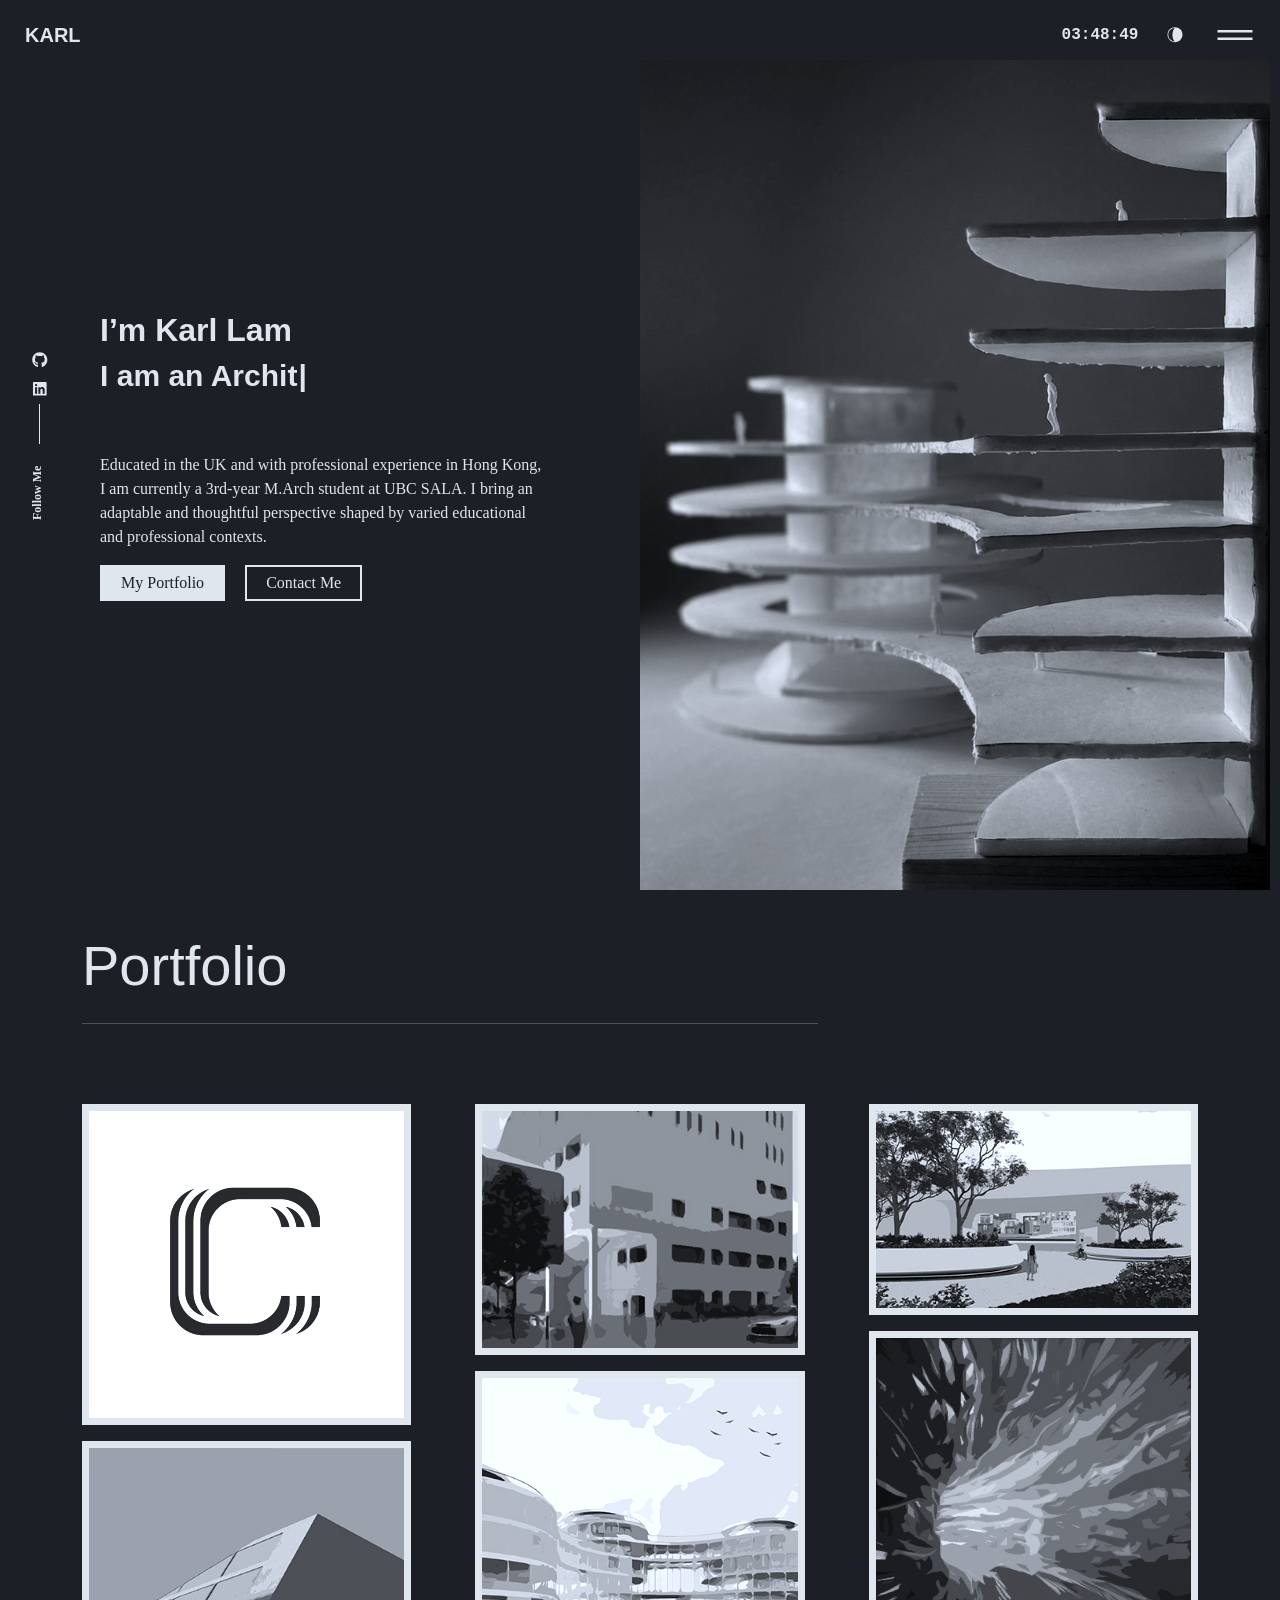
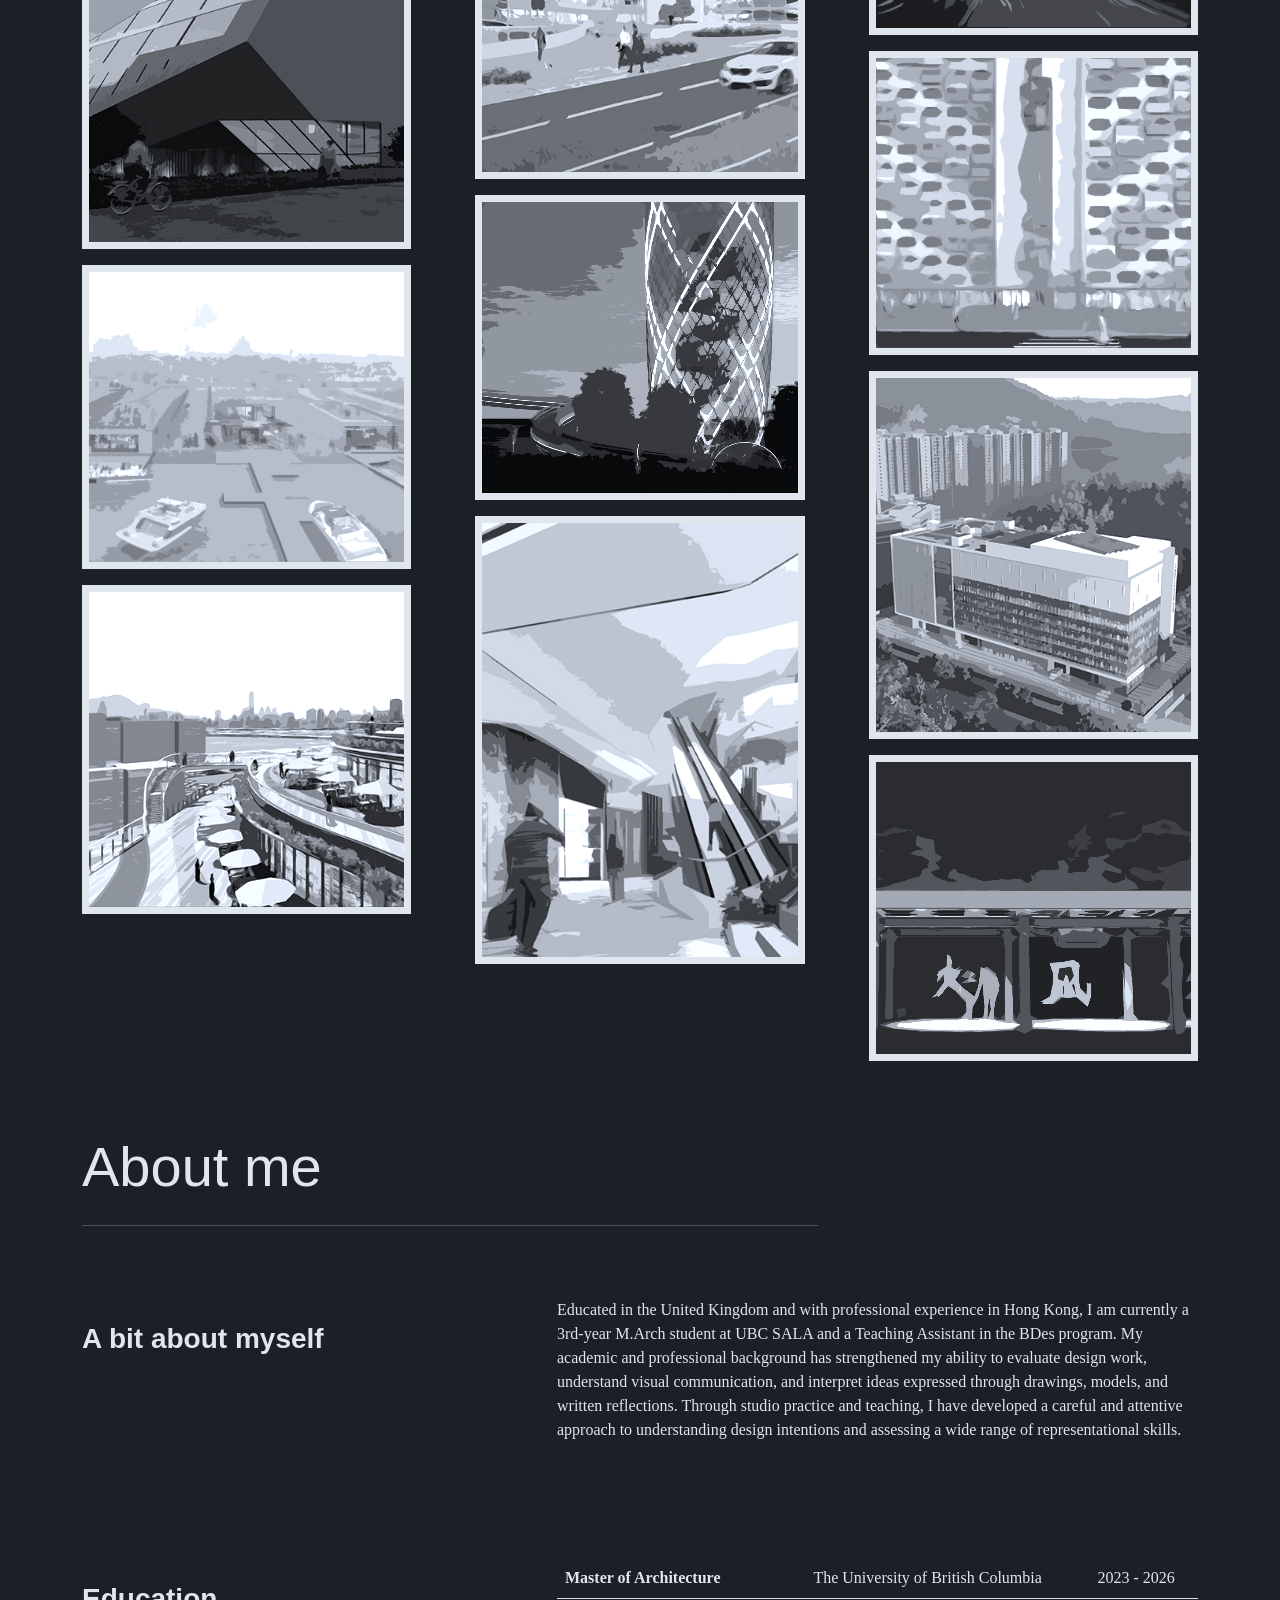
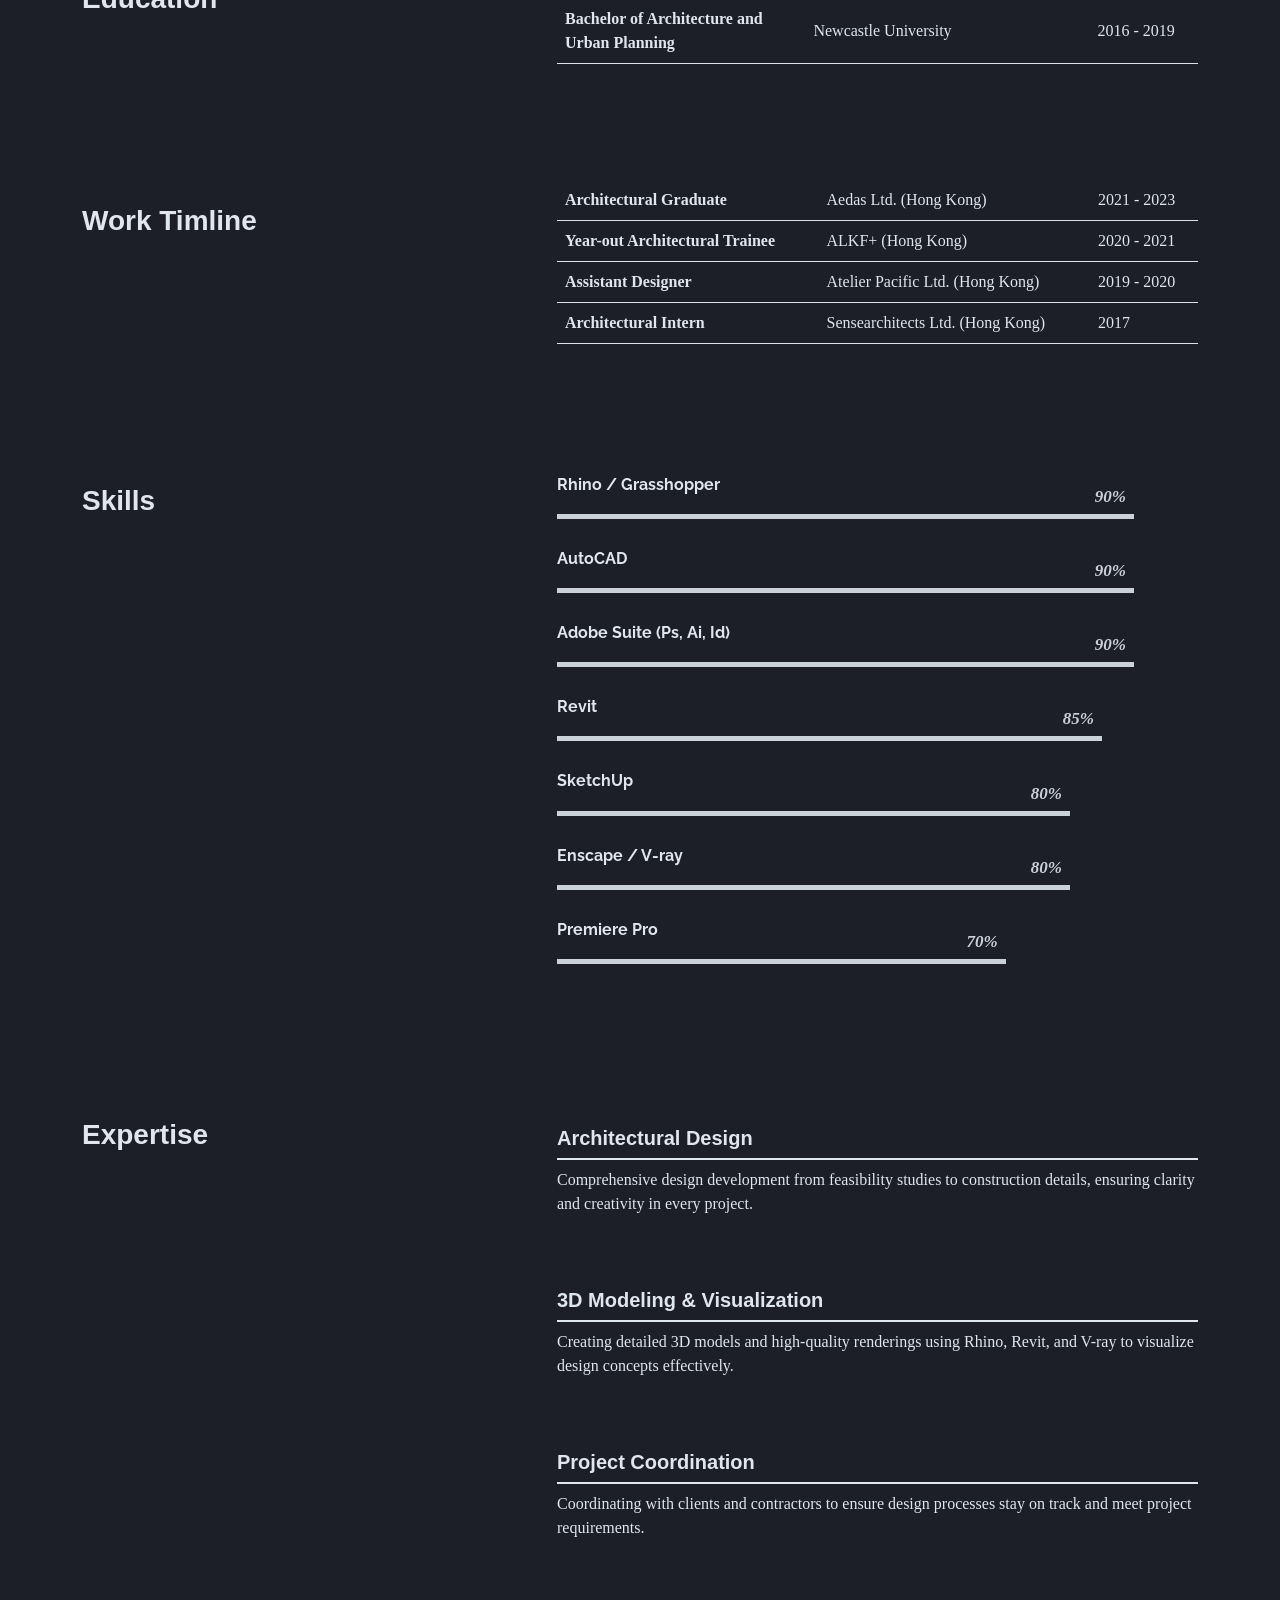
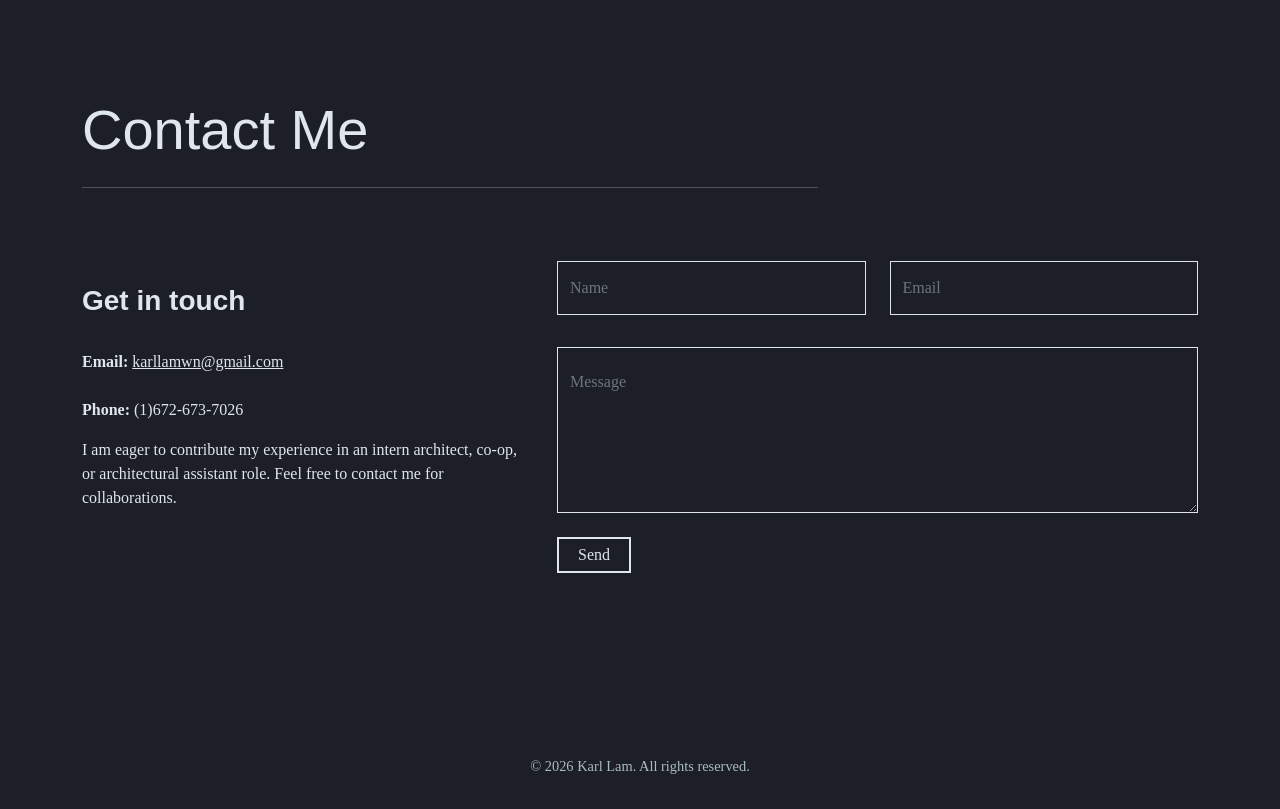
==== index.html @ 4a178b97 "new pushing" ====
<!doctype html><html lang="en"><head><meta charset="utf-8"/><link rel="icon" href="/favicon.ico"/><meta name="viewport" content="width=device-width,initial-scale=1"/><meta name="theme-color" content="#000000"/><meta name="author" content="John Doe"><link rel="preconnect" href="https://fonts.gstatic.com"><link rel="preconnect" href="https://fonts.gstatic.com"><link href="https://fonts.googleapis.com/css2?family=Marcellus&display=swap" rel="stylesheet"><link href="https://fonts.googleapis.com/css2?family=Raleway:ital,wght@0,400;0,500;1,400;1,500&display=swap" rel="stylesheet"><script defer="defer" src="/static/js/main.1cee832c.js"></script><link href="/static/css/main.ea0fe5ad.css" rel="stylesheet"></head><body><noscript>You need to enable JavaScript to run this app.</noscript><div id="root"></div></body></html>
---- static/css/main.ea0fe5ad.css ----
@charset "UTF-8";/*!
 * Bootstrap  v5.2.3 (https://getbootstrap.com/)
 * Copyright 2011-2022 The Bootstrap Authors
 * Copyright 2011-2022 Twitter, Inc.
 * Licensed under MIT (https://github.com/twbs/bootstrap/blob/main/LICENSE)
 */:root{--bs-blue:#0d6efd;--bs-indigo:#6610f2;--bs-purple:#6f42c1;--bs-pink:#d63384;--bs-red:#dc3545;--bs-orange:#fd7e14;--bs-yellow:#ffc107;--bs-green:#198754;--bs-teal:#20c997;--bs-cyan:#0dcaf0;--bs-black:#000;--bs-white:#fff;--bs-gray:#6c757d;--bs-gray-dark:#343a40;--bs-gray-100:#f8f9fa;--bs-gray-200:#e9ecef;--bs-gray-300:#dee2e6;--bs-gray-400:#ced4da;--bs-gray-500:#adb5bd;--bs-gray-600:#6c757d;--bs-gray-700:#495057;--bs-gray-800:#343a40;--bs-gray-900:#212529;--bs-primary:#0d6efd;--bs-secondary:#6c757d;--bs-success:#198754;--bs-info:#0dcaf0;--bs-warning:#ffc107;--bs-danger:#dc3545;--bs-light:#f8f9fa;--bs-dark:#212529;--bs-primary-rgb:13,110,253;--bs-secondary-rgb:108,117,125;--bs-success-rgb:25,135,84;--bs-info-rgb:13,202,240;--bs-warning-rgb:255,193,7;--bs-danger-rgb:220,53,69;--bs-light-rgb:248,249,250;--bs-dark-rgb:33,37,41;--bs-white-rgb:255,255,255;--bs-black-rgb:0,0,0;--bs-body-color-rgb:33,37,41;--bs-body-bg-rgb:255,255,255;--bs-font-sans-serif:system-ui,-apple-system,"Segoe UI",Roboto,"Helvetica Neue","Noto Sans","Liberation Sans",Arial,sans-serif,"Apple Color Emoji","Segoe UI Emoji","Segoe UI Symbol","Noto Color Emoji";--bs-font-monospace:SFMono-Regular,Menlo,Monaco,Consolas,"Liberation Mono","Courier New",monospace;--bs-gradient:linear-gradient(180deg,hsla(0,0%,100%,.15),hsla(0,0%,100%,0));--bs-body-font-family:var(--bs-font-sans-serif);--bs-body-font-size:1rem;--bs-body-font-weight:400;--bs-body-line-height:1.5;--bs-body-color:#212529;--bs-body-bg:#fff;--bs-border-width:1px;--bs-border-style:solid;--bs-border-color:#dee2e6;--bs-border-color-translucent:rgba(0,0,0,.175);--bs-border-radius:0.375rem;--bs-border-radius-sm:0.25rem;--bs-border-radius-lg:0.5rem;--bs-border-radius-xl:1rem;--bs-border-radius-2xl:2rem;--bs-border-radius-pill:50rem;--bs-link-color:#0d6efd;--bs-link-hover-color:#0a58ca;--bs-code-color:#d63384;--bs-highlight-bg:#fff3cd}*,:after,:before{box-sizing:border-box}@media (prefers-reduced-motion:no-preference){:root{scroll-behavior:smooth}}body{-webkit-text-size-adjust:100%;-webkit-tap-highlight-color:transparent;background-color:#fff;background-color:var(--bs-body-bg);color:#212529;color:var(--bs-body-color);font-family:system-ui,-apple-system,Segoe UI,Roboto,Helvetica Neue,Noto Sans,Liberation Sans,Arial,sans-serif,Apple Color Emoji,Segoe UI Emoji,Segoe UI Symbol,Noto Color Emoji;font-family:var(--bs-body-font-family);font-size:1rem;font-size:var(--bs-body-font-size);font-weight:400;font-weight:var(--bs-body-font-weight);line-height:1.5;line-height:var(--bs-body-line-height);text-align:var(--bs-body-text-align)}hr{border:0;border-top:1px solid;color:inherit;margin:1rem 0;opacity:.25}.h1,.h2,.h3,.h4,.h5,.h6,h1,h2,h3,h4,h5,h6{font-weight:500;line-height:1.2;margin-bottom:.5rem;margin-top:0}.h1,h1{font-size:calc(1.375rem + 1.5vw)}@media (min-width:1200px){.h1,h1{font-size:2.5rem}}.h2,h2{font-size:calc(1.325rem + .9vw)}@media (min-width:1200px){.h2,h2{font-size:2rem}}.h3,h3{font-size:calc(1.3rem + .6vw)}@media (min-width:1200px){.h3,h3{font-size:1.75rem}}.h4,h4{font-size:calc(1.275rem + .3vw)}@media (min-width:1200px){.h4,h4{font-size:1.5rem}}.h5,h5{font-size:1.25rem}.h6,h6{font-size:1rem}p{margin-bottom:1rem;margin-top:0}abbr[title]{cursor:help;-webkit-text-decoration:underline dotted;text-decoration:underline dotted;-webkit-text-decoration-skip-ink:none;text-decoration-skip-ink:none}address{font-style:normal;line-height:inherit;margin-bottom:1rem}ol,ul{padding-left:2rem}dl,ol,ul{margin-bottom:1rem;margin-top:0}ol ol,ol ul,ul ol,ul ul{margin-bottom:0}dt{font-weight:700}dd{margin-bottom:.5rem;margin-left:0}blockquote{margin:0 0 1rem}b,strong{font-weight:bolder}.small,small{font-size:.875em}.mark,mark{background-color:#fff3cd;background-color:var(--bs-highlight-bg);padding:.1875em}sub,sup{font-size:.75em;line-height:0;position:relative;vertical-align:initial}sub{bottom:-.25em}sup{top:-.5em}a{color:#0d6efd;color:var(--bs-link-color);text-decoration:underline}a:hover{color:#0a58ca;color:var(--bs-link-hover-color)}a:not([href]):not([class]),a:not([href]):not([class]):hover{color:inherit;text-decoration:none}code,kbd,pre,samp{font-family:SFMono-Regular,Menlo,Monaco,Consolas,Liberation Mono,Courier New,monospace;font-family:var(--bs-font-monospace);font-size:1em}pre{display:block;font-size:.875em;margin-bottom:1rem;margin-top:0;overflow:auto}pre code{color:inherit;font-size:inherit;word-break:normal}code{word-wrap:break-word;color:#d63384;color:var(--bs-code-color);font-size:.875em}a>code{color:inherit}kbd{background-color:#212529;background-color:var(--bs-body-color);border-radius:.25rem;color:#fff;color:var(--bs-body-bg);font-size:.875em;padding:.1875rem .375rem}kbd kbd{font-size:1em;padding:0}figure{margin:0 0 1rem}img,svg{vertical-align:middle}table{border-collapse:collapse;caption-side:bottom}caption{color:#6c757d;padding-bottom:.5rem;padding-top:.5rem;text-align:left}th{text-align:inherit;text-align:-webkit-match-parent}tbody,td,tfoot,th,thead,tr{border:0 solid;border-color:inherit}label{display:inline-block}button{border-radius:0}button:focus:not(:focus-visible){outline:0}button,input,optgroup,select,textarea{font-family:inherit;font-size:inherit;line-height:inherit;margin:0}button,select{text-transform:none}[role=button]{cursor:pointer}select{word-wrap:normal}select:disabled{opacity:1}[list]:not([type=date]):not([type=datetime-local]):not([type=month]):not([type=week]):not([type=time])::-webkit-calendar-picker-indicator{display:none!important}[type=button],[type=reset],[type=submit],button{-webkit-appearance:button}[type=button]:not(:disabled),[type=reset]:not(:disabled),[type=submit]:not(:disabled),button:not(:disabled){cursor:pointer}::-moz-focus-inner{border-style:none;padding:0}textarea{resize:vertical}fieldset{border:0;margin:0;min-width:0;padding:0}legend{float:left;font-size:calc(1.275rem + .3vw);line-height:inherit;margin-bottom:.5rem;padding:0;width:100%}@media (min-width:1200px){legend{font-size:1.5rem}}legend+*{clear:left}::-webkit-datetime-edit-day-field,::-webkit-datetime-edit-fields-wrapper,::-webkit-datetime-edit-hour-field,::-webkit-datetime-edit-minute,::-webkit-datetime-edit-month-field,::-webkit-datetime-edit-text,::-webkit-datetime-edit-year-field{padding:0}::-webkit-inner-spin-button{height:auto}[type=search]{-webkit-appearance:textfield;outline-offset:-2px}::-webkit-search-decoration{-webkit-appearance:none}::-webkit-color-swatch-wrapper{padding:0}::-webkit-file-upload-button{-webkit-appearance:button;font:inherit}::file-selector-button{-webkit-appearance:button;font:inherit}output{display:inline-block}iframe{border:0}summary{cursor:pointer;display:list-item}progress{vertical-align:initial}[hidden]{display:none!important}.lead{font-size:1.25rem;font-weight:300}.display-1{font-size:calc(1.625rem + 4.5vw);font-weight:300;line-height:1.2}@media (min-width:1200px){.display-1{font-size:5rem}}.display-2{font-size:calc(1.575rem + 3.9vw);font-weight:300;line-height:1.2}@media (min-width:1200px){.display-2{font-size:4.5rem}}.display-3{font-size:calc(1.525rem + 3.3vw);font-weight:300;line-height:1.2}@media (min-width:1200px){.display-3{font-size:4rem}}.display-4{font-size:calc(1.475rem + 2.7vw);font-weight:300;line-height:1.2}@media (min-width:1200px){.display-4{font-size:3.5rem}}.display-5{font-size:calc(1.425rem + 2.1vw);font-weight:300;line-height:1.2}@media (min-width:1200px){.display-5{font-size:3rem}}.display-6{font-size:calc(1.375rem + 1.5vw);font-weight:300;line-height:1.2}@media (min-width:1200px){.display-6{font-size:2.5rem}}.list-inline,.list-unstyled{list-style:none;padding-left:0}.list-inline-item{display:inline-block}.list-inline-item:not(:last-child){margin-right:.5rem}.initialism{font-size:.875em;text-transform:uppercase}.blockquote{font-size:1.25rem;margin-bottom:1rem}.blockquote>:last-child{margin-bottom:0}.blockquote-footer{color:#6c757d;font-size:.875em;margin-bottom:1rem;margin-top:-1rem}.blockquote-footer:before{content:"— "}.img-fluid,.img-thumbnail{height:auto;max-width:100%}.img-thumbnail{background-color:#fff;border:1px solid #dee2e6;border:1px solid var(--bs-border-color);border-radius:.375rem;padding:.25rem}.figure{display:inline-block}.figure-img{line-height:1;margin-bottom:.5rem}.figure-caption{color:#6c757d;font-size:.875em}.container,.container-fluid,.container-lg,.container-md,.container-sm,.container-xl,.container-xxl{--bs-gutter-x:1.5rem;--bs-gutter-y:0;margin-left:auto;margin-right:auto;padding-left:calc(var(--bs-gutter-x)*.5);padding-right:calc(var(--bs-gutter-x)*.5);width:100%}@media (min-width:576px){.container,.container-sm{max-width:540px}}@media (min-width:768px){.container,.container-md,.container-sm{max-width:720px}}@media (min-width:992px){.container,.container-lg,.container-md,.container-sm{max-width:960px}}@media (min-width:1200px){.container,.container-lg,.container-md,.container-sm,.container-xl{max-width:1140px}}@media (min-width:1400px){.container,.container-lg,.container-md,.container-sm,.container-xl,.container-xxl{max-width:1320px}}.row{--bs-gutter-x:1.5rem;--bs-gutter-y:0;display:flex;flex-wrap:wrap;margin-left:calc(var(--bs-gutter-x)*-.5);margin-right:calc(var(--bs-gutter-x)*-.5);margin-top:calc(var(--bs-gutter-y)*-1)}.row>*{flex-shrink:0;margin-top:var(--bs-gutter-y);max-width:100%;padding-left:calc(var(--bs-gutter-x)*.5);padding-right:calc(var(--bs-gutter-x)*.5);width:100%}.col{flex:1 0}.row-cols-auto>*{flex:0 0 auto;width:auto}.row-cols-1>*{flex:0 0 auto;width:100%}.row-cols-2>*{flex:0 0 auto;width:50%}.row-cols-3>*{flex:0 0 auto;width:33.3333333333%}.row-cols-4>*{flex:0 0 auto;width:25%}.row-cols-5>*{flex:0 0 auto;width:20%}.row-cols-6>*{flex:0 0 auto;width:16.6666666667%}.col-auto{flex:0 0 auto;width:auto}.col-1{flex:0 0 auto;width:8.33333333%}.col-2{flex:0 0 auto;width:16.66666667%}.col-3{flex:0 0 auto;width:25%}.col-4{flex:0 0 auto;width:33.33333333%}.col-5{flex:0 0 auto;width:41.66666667%}.col-6{flex:0 0 auto;width:50%}.col-7{flex:0 0 auto;width:58.33333333%}.col-8{flex:0 0 auto;width:66.66666667%}.col-9{flex:0 0 auto;width:75%}.col-10{flex:0 0 auto;width:83.33333333%}.col-11{flex:0 0 auto;width:91.66666667%}.col-12{flex:0 0 auto;width:100%}.offset-1{margin-left:8.33333333%}.offset-2{margin-left:16.66666667%}.offset-3{margin-left:25%}.offset-4{margin-left:33.33333333%}.offset-5{margin-left:41.66666667%}.offset-6{margin-left:50%}.offset-7{margin-left:58.33333333%}.offset-8{margin-left:66.66666667%}.offset-9{margin-left:75%}.offset-10{margin-left:83.33333333%}.offset-11{margin-left:91.66666667%}.g-0,.gx-0{--bs-gutter-x:0}.g-0,.gy-0{--bs-gutter-y:0}.g-1,.gx-1{--bs-gutter-x:0.25rem}.g-1,.gy-1{--bs-gutter-y:0.25rem}.g-2,.gx-2{--bs-gutter-x:0.5rem}.g-2,.gy-2{--bs-gutter-y:0.5rem}.g-3,.gx-3{--bs-gutter-x:1rem}.g-3,.gy-3{--bs-gutter-y:1rem}.g-4,.gx-4{--bs-gutter-x:1.5rem}.g-4,.gy-4{--bs-gutter-y:1.5rem}.g-5,.gx-5{--bs-gutter-x:3rem}.g-5,.gy-5{--bs-gutter-y:3rem}@media (min-width:576px){.col-sm{flex:1 0}.row-cols-sm-auto>*{flex:0 0 auto;width:auto}.row-cols-sm-1>*{flex:0 0 auto;width:100%}.row-cols-sm-2>*{flex:0 0 auto;width:50%}.row-cols-sm-3>*{flex:0 0 auto;width:33.3333333333%}.row-cols-sm-4>*{flex:0 0 auto;width:25%}.row-cols-sm-5>*{flex:0 0 auto;width:20%}.row-cols-sm-6>*{flex:0 0 auto;width:16.6666666667%}.col-sm-auto{flex:0 0 auto;width:auto}.col-sm-1{flex:0 0 auto;width:8.33333333%}.col-sm-2{flex:0 0 auto;width:16.66666667%}.col-sm-3{flex:0 0 auto;width:25%}.col-sm-4{flex:0 0 auto;width:33.33333333%}.col-sm-5{flex:0 0 auto;width:41.66666667%}.col-sm-6{flex:0 0 auto;width:50%}.col-sm-7{flex:0 0 auto;width:58.33333333%}.col-sm-8{flex:0 0 auto;width:66.66666667%}.col-sm-9{flex:0 0 auto;width:75%}.col-sm-10{flex:0 0 auto;width:83.33333333%}.col-sm-11{flex:0 0 auto;width:91.66666667%}.col-sm-12{flex:0 0 auto;width:100%}.offset-sm-0{margin-left:0}.offset-sm-1{margin-left:8.33333333%}.offset-sm-2{margin-left:16.66666667%}.offset-sm-3{margin-left:25%}.offset-sm-4{margin-left:33.33333333%}.offset-sm-5{margin-left:41.66666667%}.offset-sm-6{margin-left:50%}.offset-sm-7{margin-left:58.33333333%}.offset-sm-8{margin-left:66.66666667%}.offset-sm-9{margin-left:75%}.offset-sm-10{margin-left:83.33333333%}.offset-sm-11{margin-left:91.66666667%}.g-sm-0,.gx-sm-0{--bs-gutter-x:0}.g-sm-0,.gy-sm-0{--bs-gutter-y:0}.g-sm-1,.gx-sm-1{--bs-gutter-x:0.25rem}.g-sm-1,.gy-sm-1{--bs-gutter-y:0.25rem}.g-sm-2,.gx-sm-2{--bs-gutter-x:0.5rem}.g-sm-2,.gy-sm-2{--bs-gutter-y:0.5rem}.g-sm-3,.gx-sm-3{--bs-gutter-x:1rem}.g-sm-3,.gy-sm-3{--bs-gutter-y:1rem}.g-sm-4,.gx-sm-4{--bs-gutter-x:1.5rem}.g-sm-4,.gy-sm-4{--bs-gutter-y:1.5rem}.g-sm-5,.gx-sm-5{--bs-gutter-x:3rem}.g-sm-5,.gy-sm-5{--bs-gutter-y:3rem}}@media (min-width:768px){.col-md{flex:1 0}.row-cols-md-auto>*{flex:0 0 auto;width:auto}.row-cols-md-1>*{flex:0 0 auto;width:100%}.row-cols-md-2>*{flex:0 0 auto;width:50%}.row-cols-md-3>*{flex:0 0 auto;width:33.3333333333%}.row-cols-md-4>*{flex:0 0 auto;width:25%}.row-cols-md-5>*{flex:0 0 auto;width:20%}.row-cols-md-6>*{flex:0 0 auto;width:16.6666666667%}.col-md-auto{flex:0 0 auto;width:auto}.col-md-1{flex:0 0 auto;width:8.33333333%}.col-md-2{flex:0 0 auto;width:16.66666667%}.col-md-3{flex:0 0 auto;width:25%}.col-md-4{flex:0 0 auto;width:33.33333333%}.col-md-5{flex:0 0 auto;width:41.66666667%}.col-md-6{flex:0 0 auto;width:50%}.col-md-7{flex:0 0 auto;width:58.33333333%}.col-md-8{flex:0 0 auto;width:66.66666667%}.col-md-9{flex:0 0 auto;width:75%}.col-md-10{flex:0 0 auto;width:83.33333333%}.col-md-11{flex:0 0 auto;width:91.66666667%}.col-md-12{flex:0 0 auto;width:100%}.offset-md-0{margin-left:0}.offset-md-1{margin-left:8.33333333%}.offset-md-2{margin-left:16.66666667%}.offset-md-3{margin-left:25%}.offset-md-4{margin-left:33.33333333%}.offset-md-5{margin-left:41.66666667%}.offset-md-6{margin-left:50%}.offset-md-7{margin-left:58.33333333%}.offset-md-8{margin-left:66.66666667%}.offset-md-9{margin-left:75%}.offset-md-10{margin-left:83.33333333%}.offset-md-11{margin-left:91.66666667%}.g-md-0,.gx-md-0{--bs-gutter-x:0}.g-md-0,.gy-md-0{--bs-gutter-y:0}.g-md-1,.gx-md-1{--bs-gutter-x:0.25rem}.g-md-1,.gy-md-1{--bs-gutter-y:0.25rem}.g-md-2,.gx-md-2{--bs-gutter-x:0.5rem}.g-md-2,.gy-md-2{--bs-gutter-y:0.5rem}.g-md-3,.gx-md-3{--bs-gutter-x:1rem}.g-md-3,.gy-md-3{--bs-gutter-y:1rem}.g-md-4,.gx-md-4{--bs-gutter-x:1.5rem}.g-md-4,.gy-md-4{--bs-gutter-y:1.5rem}.g-md-5,.gx-md-5{--bs-gutter-x:3rem}.g-md-5,.gy-md-5{--bs-gutter-y:3rem}}@media (min-width:992px){.col-lg{flex:1 0}.row-cols-lg-auto>*{flex:0 0 auto;width:auto}.row-cols-lg-1>*{flex:0 0 auto;width:100%}.row-cols-lg-2>*{flex:0 0 auto;width:50%}.row-cols-lg-3>*{flex:0 0 auto;width:33.3333333333%}.row-cols-lg-4>*{flex:0 0 auto;width:25%}.row-cols-lg-5>*{flex:0 0 auto;width:20%}.row-cols-lg-6>*{flex:0 0 auto;width:16.6666666667%}.col-lg-auto{flex:0 0 auto;width:auto}.col-lg-1{flex:0 0 auto;width:8.33333333%}.col-lg-2{flex:0 0 auto;width:16.66666667%}.col-lg-3{flex:0 0 auto;width:25%}.col-lg-4{flex:0 0 auto;width:33.33333333%}.col-lg-5{flex:0 0 auto;width:41.66666667%}.col-lg-6{flex:0 0 auto;width:50%}.col-lg-7{flex:0 0 auto;width:58.33333333%}.col-lg-8{flex:0 0 auto;width:66.66666667%}.col-lg-9{flex:0 0 auto;width:75%}.col-lg-10{flex:0 0 auto;width:83.33333333%}.col-lg-11{flex:0 0 auto;width:91.66666667%}.col-lg-12{flex:0 0 auto;width:100%}.offset-lg-0{margin-left:0}.offset-lg-1{margin-left:8.33333333%}.offset-lg-2{margin-left:16.66666667%}.offset-lg-3{margin-left:25%}.offset-lg-4{margin-left:33.33333333%}.offset-lg-5{margin-left:41.66666667%}.offset-lg-6{margin-left:50%}.offset-lg-7{margin-left:58.33333333%}.offset-lg-8{margin-left:66.66666667%}.offset-lg-9{margin-left:75%}.offset-lg-10{margin-left:83.33333333%}.offset-lg-11{margin-left:91.66666667%}.g-lg-0,.gx-lg-0{--bs-gutter-x:0}.g-lg-0,.gy-lg-0{--bs-gutter-y:0}.g-lg-1,.gx-lg-1{--bs-gutter-x:0.25rem}.g-lg-1,.gy-lg-1{--bs-gutter-y:0.25rem}.g-lg-2,.gx-lg-2{--bs-gutter-x:0.5rem}.g-lg-2,.gy-lg-2{--bs-gutter-y:0.5rem}.g-lg-3,.gx-lg-3{--bs-gutter-x:1rem}.g-lg-3,.gy-lg-3{--bs-gutter-y:1rem}.g-lg-4,.gx-lg-4{--bs-gutter-x:1.5rem}.g-lg-4,.gy-lg-4{--bs-gutter-y:1.5rem}.g-lg-5,.gx-lg-5{--bs-gutter-x:3rem}.g-lg-5,.gy-lg-5{--bs-gutter-y:3rem}}@media (min-width:1200px){.col-xl{flex:1 0}.row-cols-xl-auto>*{flex:0 0 auto;width:auto}.row-cols-xl-1>*{flex:0 0 auto;width:100%}.row-cols-xl-2>*{flex:0 0 auto;width:50%}.row-cols-xl-3>*{flex:0 0 auto;width:33.3333333333%}.row-cols-xl-4>*{flex:0 0 auto;width:25%}.row-cols-xl-5>*{flex:0 0 auto;width:20%}.row-cols-xl-6>*{flex:0 0 auto;width:16.6666666667%}.col-xl-auto{flex:0 0 auto;width:auto}.col-xl-1{flex:0 0 auto;width:8.33333333%}.col-xl-2{flex:0 0 auto;width:16.66666667%}.col-xl-3{flex:0 0 auto;width:25%}.col-xl-4{flex:0 0 auto;width:33.33333333%}.col-xl-5{flex:0 0 auto;width:41.66666667%}.col-xl-6{flex:0 0 auto;width:50%}.col-xl-7{flex:0 0 auto;width:58.33333333%}.col-xl-8{flex:0 0 auto;width:66.66666667%}.col-xl-9{flex:0 0 auto;width:75%}.col-xl-10{flex:0 0 auto;width:83.33333333%}.col-xl-11{flex:0 0 auto;width:91.66666667%}.col-xl-12{flex:0 0 auto;width:100%}.offset-xl-0{margin-left:0}.offset-xl-1{margin-left:8.33333333%}.offset-xl-2{margin-left:16.66666667%}.offset-xl-3{margin-left:25%}.offset-xl-4{margin-left:33.33333333%}.offset-xl-5{margin-left:41.66666667%}.offset-xl-6{margin-left:50%}.offset-xl-7{margin-left:58.33333333%}.offset-xl-8{margin-left:66.66666667%}.offset-xl-9{margin-left:75%}.offset-xl-10{margin-left:83.33333333%}.offset-xl-11{margin-left:91.66666667%}.g-xl-0,.gx-xl-0{--bs-gutter-x:0}.g-xl-0,.gy-xl-0{--bs-gutter-y:0}.g-xl-1,.gx-xl-1{--bs-gutter-x:0.25rem}.g-xl-1,.gy-xl-1{--bs-gutter-y:0.25rem}.g-xl-2,.gx-xl-2{--bs-gutter-x:0.5rem}.g-xl-2,.gy-xl-2{--bs-gutter-y:0.5rem}.g-xl-3,.gx-xl-3{--bs-gutter-x:1rem}.g-xl-3,.gy-xl-3{--bs-gutter-y:1rem}.g-xl-4,.gx-xl-4{--bs-gutter-x:1.5rem}.g-xl-4,.gy-xl-4{--bs-gutter-y:1.5rem}.g-xl-5,.gx-xl-5{--bs-gutter-x:3rem}.g-xl-5,.gy-xl-5{--bs-gutter-y:3rem}}@media (min-width:1400px){.col-xxl{flex:1 0}.row-cols-xxl-auto>*{flex:0 0 auto;width:auto}.row-cols-xxl-1>*{flex:0 0 auto;width:100%}.row-cols-xxl-2>*{flex:0 0 auto;width:50%}.row-cols-xxl-3>*{flex:0 0 auto;width:33.3333333333%}.row-cols-xxl-4>*{flex:0 0 auto;width:25%}.row-cols-xxl-5>*{flex:0 0 auto;width:20%}.row-cols-xxl-6>*{flex:0 0 auto;width:16.6666666667%}.col-xxl-auto{flex:0 0 auto;width:auto}.col-xxl-1{flex:0 0 auto;width:8.33333333%}.col-xxl-2{flex:0 0 auto;width:16.66666667%}.col-xxl-3{flex:0 0 auto;width:25%}.col-xxl-4{flex:0 0 auto;width:33.33333333%}.col-xxl-5{flex:0 0 auto;width:41.66666667%}.col-xxl-6{flex:0 0 auto;width:50%}.col-xxl-7{flex:0 0 auto;width:58.33333333%}.col-xxl-8{flex:0 0 auto;width:66.66666667%}.col-xxl-9{flex:0 0 auto;width:75%}.col-xxl-10{flex:0 0 auto;width:83.33333333%}.col-xxl-11{flex:0 0 auto;width:91.66666667%}.col-xxl-12{flex:0 0 auto;width:100%}.offset-xxl-0{margin-left:0}.offset-xxl-1{margin-left:8.33333333%}.offset-xxl-2{margin-left:16.66666667%}.offset-xxl-3{margin-left:25%}.offset-xxl-4{margin-left:33.33333333%}.offset-xxl-5{margin-left:41.66666667%}.offset-xxl-6{margin-left:50%}.offset-xxl-7{margin-left:58.33333333%}.offset-xxl-8{margin-left:66.66666667%}.offset-xxl-9{margin-left:75%}.offset-xxl-10{margin-left:83.33333333%}.offset-xxl-11{margin-left:91.66666667%}.g-xxl-0,.gx-xxl-0{--bs-gutter-x:0}.g-xxl-0,.gy-xxl-0{--bs-gutter-y:0}.g-xxl-1,.gx-xxl-1{--bs-gutter-x:0.25rem}.g-xxl-1,.gy-xxl-1{--bs-gutter-y:0.25rem}.g-xxl-2,.gx-xxl-2{--bs-gutter-x:0.5rem}.g-xxl-2,.gy-xxl-2{--bs-gutter-y:0.5rem}.g-xxl-3,.gx-xxl-3{--bs-gutter-x:1rem}.g-xxl-3,.gy-xxl-3{--bs-gutter-y:1rem}.g-xxl-4,.gx-xxl-4{--bs-gutter-x:1.5rem}.g-xxl-4,.gy-xxl-4{--bs-gutter-y:1.5rem}.g-xxl-5,.gx-xxl-5{--bs-gutter-x:3rem}.g-xxl-5,.gy-xxl-5{--bs-gutter-y:3rem}}.table{--bs-table-color:var(--bs-body-color);--bs-table-bg:transparent;--bs-table-border-color:var(--bs-border-color);--bs-table-accent-bg:transparent;--bs-table-striped-color:var(--bs-body-color);--bs-table-striped-bg:rgba(0,0,0,.05);--bs-table-active-color:var(--bs-body-color);--bs-table-active-bg:rgba(0,0,0,.1);--bs-table-hover-color:var(--bs-body-color);--bs-table-hover-bg:rgba(0,0,0,.075);border-color:var(--bs-table-border-color);color:var(--bs-table-color);margin-bottom:1rem;vertical-align:top;width:100%}.table>:not(caption)>*>*{background-color:var(--bs-table-bg);border-bottom-width:1px;box-shadow:inset 0 0 0 9999px var(--bs-table-accent-bg);padding:.5rem}.table>tbody{vertical-align:inherit}.table>thead{vertical-align:bottom}.table-group-divider{border-top:2px solid}.caption-top{caption-side:top}.table-sm>:not(caption)>*>*{padding:.25rem}.table-bordered>:not(caption)>*{border-width:1px 0}.table-bordered>:not(caption)>*>*{border-width:0 1px}.table-borderless>:not(caption)>*>*{border-bottom-width:0}.table-borderless>:not(:first-child){border-top-width:0}.table-striped-columns>:not(caption)>tr>:nth-child(2n),.table-striped>tbody>tr:nth-of-type(odd)>*{--bs-table-accent-bg:var(--bs-table-striped-bg);color:var(--bs-table-striped-color)}.table-active{--bs-table-accent-bg:var(--bs-table-active-bg);color:var(--bs-table-active-color)}.table-hover>tbody>tr:hover>*{--bs-table-accent-bg:var(--bs-table-hover-bg);color:var(--bs-table-hover-color)}.table-primary{--bs-table-color:#000;--bs-table-bg:#cfe2ff;--bs-table-border-color:#bacbe6;--bs-table-striped-bg:#c5d7f2;--bs-table-striped-color:#000;--bs-table-active-bg:#bacbe6;--bs-table-active-color:#000;--bs-table-hover-bg:#bfd1ec;--bs-table-hover-color:#000}.table-primary,.table-secondary{border-color:var(--bs-table-border-color);color:var(--bs-table-color)}.table-secondary{--bs-table-color:#000;--bs-table-bg:#e2e3e5;--bs-table-border-color:#cbccce;--bs-table-striped-bg:#d7d8da;--bs-table-striped-color:#000;--bs-table-active-bg:#cbccce;--bs-table-active-color:#000;--bs-table-hover-bg:#d1d2d4;--bs-table-hover-color:#000}.table-success{--bs-table-color:#000;--bs-table-bg:#d1e7dd;--bs-table-border-color:#bcd0c7;--bs-table-striped-bg:#c7dbd2;--bs-table-striped-color:#000;--bs-table-active-bg:#bcd0c7;--bs-table-active-color:#000;--bs-table-hover-bg:#c1d6cc;--bs-table-hover-color:#000}.table-info,.table-success{border-color:var(--bs-table-border-color);color:var(--bs-table-color)}.table-info{--bs-table-color:#000;--bs-table-bg:#cff4fc;--bs-table-border-color:#badce3;--bs-table-striped-bg:#c5e8ef;--bs-table-striped-color:#000;--bs-table-active-bg:#badce3;--bs-table-active-color:#000;--bs-table-hover-bg:#bfe2e9;--bs-table-hover-color:#000}.table-warning{--bs-table-color:#000;--bs-table-bg:#fff3cd;--bs-table-border-color:#e6dbb9;--bs-table-striped-bg:#f2e7c3;--bs-table-striped-color:#000;--bs-table-active-bg:#e6dbb9;--bs-table-active-color:#000;--bs-table-hover-bg:#ece1be;--bs-table-hover-color:#000}.table-danger,.table-warning{border-color:var(--bs-table-border-color);color:var(--bs-table-color)}.table-danger{--bs-table-color:#000;--bs-table-bg:#f8d7da;--bs-table-border-color:#dfc2c4;--bs-table-striped-bg:#eccccf;--bs-table-striped-color:#000;--bs-table-active-bg:#dfc2c4;--bs-table-active-color:#000;--bs-table-hover-bg:#e5c7ca;--bs-table-hover-color:#000}.table-light{--bs-table-color:#000;--bs-table-bg:#f8f9fa;--bs-table-border-color:#dfe0e1;--bs-table-striped-bg:#ecedee;--bs-table-striped-color:#000;--bs-table-active-bg:#dfe0e1;--bs-table-active-color:#000;--bs-table-hover-bg:#e5e6e7;--bs-table-hover-color:#000}.table-dark,.table-light{border-color:var(--bs-table-border-color);color:var(--bs-table-color)}.table-dark{--bs-table-color:#fff;--bs-table-bg:#212529;--bs-table-border-color:#373b3e;--bs-table-striped-bg:#2c3034;--bs-table-striped-color:#fff;--bs-table-active-bg:#373b3e;--bs-table-active-color:#fff;--bs-table-hover-bg:#323539;--bs-table-hover-color:#fff}.table-responsive{-webkit-overflow-scrolling:touch;overflow-x:auto}@media (max-width:575.98px){.table-responsive-sm{-webkit-overflow-scrolling:touch;overflow-x:auto}}@media (max-width:767.98px){.table-responsive-md{-webkit-overflow-scrolling:touch;overflow-x:auto}}@media (max-width:991.98px){.table-responsive-lg{-webkit-overflow-scrolling:touch;overflow-x:auto}}@media (max-width:1199.98px){.table-responsive-xl{-webkit-overflow-scrolling:touch;overflow-x:auto}}@media (max-width:1399.98px){.table-responsive-xxl{-webkit-overflow-scrolling:touch;overflow-x:auto}}.form-label{margin-bottom:.5rem}.col-form-label{font-size:inherit;line-height:1.5;margin-bottom:0;padding-bottom:calc(.375rem + 1px);padding-top:calc(.375rem + 1px)}.col-form-label-lg{font-size:1.25rem;padding-bottom:calc(.5rem + 1px);padding-top:calc(.5rem + 1px)}.col-form-label-sm{font-size:.875rem;padding-bottom:calc(.25rem + 1px);padding-top:calc(.25rem + 1px)}.form-text{color:#6c757d;font-size:.875em;margin-top:.25rem}.form-control{-webkit-appearance:none;appearance:none;background-clip:padding-box;background-color:#fff;border:1px solid #ced4da;border-radius:.375rem;color:#212529;display:block;font-size:1rem;font-weight:400;line-height:1.5;padding:.375rem .75rem;transition:border-color .15s ease-in-out,box-shadow .15s ease-in-out;width:100%}@media (prefers-reduced-motion:reduce){.form-control{transition:none}}.form-control[type=file]{overflow:hidden}.form-control[type=file]:not(:disabled):not([readonly]){cursor:pointer}.form-control:focus{background-color:#fff;border-color:#86b7fe;box-shadow:0 0 0 .25rem rgba(13,110,253,.25);color:#212529;outline:0}.form-control::-webkit-date-and-time-value{height:1.5em}.form-control::-webkit-input-placeholder{color:#6c757d;opacity:1}.form-control::placeholder{color:#6c757d;opacity:1}.form-control:disabled{background-color:#e9ecef;opacity:1}.form-control::-webkit-file-upload-button{-webkit-margin-end:.75rem;background-color:#e9ecef;border:0 solid;border-color:inherit;border-inline-end-width:1px;border-radius:0;color:#212529;margin:-.375rem -.75rem;margin-inline-end:.75rem;padding:.375rem .75rem;pointer-events:none;-webkit-transition:color .15s ease-in-out,background-color .15s ease-in-out,border-color .15s ease-in-out,box-shadow .15s ease-in-out;transition:color .15s ease-in-out,background-color .15s ease-in-out,border-color .15s ease-in-out,box-shadow .15s ease-in-out}.form-control::file-selector-button{-webkit-margin-end:.75rem;background-color:#e9ecef;border:0 solid;border-color:inherit;border-inline-end-width:1px;border-radius:0;color:#212529;margin:-.375rem -.75rem;margin-inline-end:.75rem;padding:.375rem .75rem;pointer-events:none;transition:color .15s ease-in-out,background-color .15s ease-in-out,border-color .15s ease-in-out,box-shadow .15s ease-in-out}@media (prefers-reduced-motion:reduce){.form-control::-webkit-file-upload-button{-webkit-transition:none;transition:none}.form-control::file-selector-button{transition:none}}.form-control:hover:not(:disabled):not([readonly])::-webkit-file-upload-button{background-color:#dde0e3}.form-control:hover:not(:disabled):not([readonly])::file-selector-button{background-color:#dde0e3}.form-control-plaintext{background-color:initial;border:solid transparent;border-width:1px 0;color:#212529;display:block;line-height:1.5;margin-bottom:0;padding:.375rem 0;width:100%}.form-control-plaintext:focus{outline:0}.form-control-plaintext.form-control-lg,.form-control-plaintext.form-control-sm{padding-left:0;padding-right:0}.form-control-sm{border-radius:.25rem;font-size:.875rem;min-height:calc(1.5em + .5rem + 2px);padding:.25rem .5rem}.form-control-sm::-webkit-file-upload-button{-webkit-margin-end:.5rem;margin:-.25rem -.5rem;margin-inline-end:.5rem;padding:.25rem .5rem}.form-control-sm::file-selector-button{-webkit-margin-end:.5rem;margin:-.25rem -.5rem;margin-inline-end:.5rem;padding:.25rem .5rem}.form-control-lg{border-radius:.5rem;font-size:1.25rem;min-height:calc(1.5em + 1rem + 2px);padding:.5rem 1rem}.form-control-lg::-webkit-file-upload-button{-webkit-margin-end:1rem;margin:-.5rem -1rem;margin-inline-end:1rem;padding:.5rem 1rem}.form-control-lg::file-selector-button{-webkit-margin-end:1rem;margin:-.5rem -1rem;margin-inline-end:1rem;padding:.5rem 1rem}textarea.form-control{min-height:calc(1.5em + .75rem + 2px)}textarea.form-control-sm{min-height:calc(1.5em + .5rem + 2px)}textarea.form-control-lg{min-height:calc(1.5em + 1rem + 2px)}.form-control-color{height:calc(1.5em + .75rem + 2px);padding:.375rem;width:3rem}.form-control-color:not(:disabled):not([readonly]){cursor:pointer}.form-control-color::-moz-color-swatch{border:0!important;border-radius:.375rem}.form-control-color::-webkit-color-swatch{border-radius:.375rem}.form-control-color.form-control-sm{height:calc(1.5em + .5rem + 2px)}.form-control-color.form-control-lg{height:calc(1.5em + 1rem + 2px)}.form-select{-moz-padding-start:calc(.75rem - 3px);-webkit-appearance:none;appearance:none;background-color:#fff;background-image:url("data:image/svg+xml;charset=utf-8,%3Csvg xmlns='http://www.w3.org/2000/svg' viewBox='0 0 16 16'%3E%3Cpath fill='none' stroke='%23343a40' stroke-linecap='round' stroke-linejoin='round' stroke-width='2' d='m2 5 6 6 6-6'/%3E%3C/svg%3E");background-position:right .75rem center;background-repeat:no-repeat;background-size:16px 12px;border:1px solid #ced4da;border-radius:.375rem;color:#212529;display:block;font-size:1rem;font-weight:400;line-height:1.5;padding:.375rem 2.25rem .375rem .75rem;transition:border-color .15s ease-in-out,box-shadow .15s ease-in-out;width:100%}@media (prefers-reduced-motion:reduce){.form-select{transition:none}}.form-select:focus{border-color:#86b7fe;box-shadow:0 0 0 .25rem rgba(13,110,253,.25);outline:0}.form-select[multiple],.form-select[size]:not([size="1"]){background-image:none;padding-right:.75rem}.form-select:disabled{background-color:#e9ecef}.form-select:-moz-focusring{color:transparent;text-shadow:0 0 0 #212529}.form-select-sm{border-radius:.25rem;font-size:.875rem;padding-bottom:.25rem;padding-left:.5rem;padding-top:.25rem}.form-select-lg{border-radius:.5rem;font-size:1.25rem;padding-bottom:.5rem;padding-left:1rem;padding-top:.5rem}.form-check{display:block;margin-bottom:.125rem;min-height:1.5rem;padding-left:1.5em}.form-check .form-check-input{float:left;margin-left:-1.5em}.form-check-reverse{padding-left:0;padding-right:1.5em;text-align:right}.form-check-reverse .form-check-input{float:right;margin-left:0;margin-right:-1.5em}.form-check-input{-webkit-appearance:none;appearance:none;background-color:#fff;background-position:50%;background-repeat:no-repeat;background-size:contain;border:1px solid rgba(0,0,0,.25);height:1em;margin-top:.25em;-webkit-print-color-adjust:exact;print-color-adjust:exact;vertical-align:top;width:1em}.form-check-input[type=checkbox]{border-radius:.25em}.form-check-input[type=radio]{border-radius:50%}.form-check-input:active{-webkit-filter:brightness(90%);filter:brightness(90%)}.form-check-input:focus{border-color:#86b7fe;box-shadow:0 0 0 .25rem rgba(13,110,253,.25);outline:0}.form-check-input:checked{background-color:#0d6efd;border-color:#0d6efd}.form-check-input:checked[type=checkbox]{background-image:url("data:image/svg+xml;charset=utf-8,%3Csvg xmlns='http://www.w3.org/2000/svg' viewBox='0 0 20 20'%3E%3Cpath fill='none' stroke='%23fff' stroke-linecap='round' stroke-linejoin='round' stroke-width='3' d='m6 10 3 3 6-6'/%3E%3C/svg%3E")}.form-check-input:checked[type=radio]{background-image:url("data:image/svg+xml;charset=utf-8,%3Csvg xmlns='http://www.w3.org/2000/svg' viewBox='-4 -4 8 8'%3E%3Ccircle r='2' fill='%23fff'/%3E%3C/svg%3E")}.form-check-input[type=checkbox]:indeterminate{background-color:#0d6efd;background-image:url("data:image/svg+xml;charset=utf-8,%3Csvg xmlns='http://www.w3.org/2000/svg' viewBox='0 0 20 20'%3E%3Cpath fill='none' stroke='%23fff' stroke-linecap='round' stroke-linejoin='round' stroke-width='3' d='M6 10h8'/%3E%3C/svg%3E");border-color:#0d6efd}.form-check-input:disabled{-webkit-filter:none;filter:none;opacity:.5;pointer-events:none}.form-check-input:disabled~.form-check-label,.form-check-input[disabled]~.form-check-label{cursor:default;opacity:.5}.form-switch{padding-left:2.5em}.form-switch .form-check-input{background-image:url("data:image/svg+xml;charset=utf-8,%3Csvg xmlns='http://www.w3.org/2000/svg' viewBox='-4 -4 8 8'%3E%3Ccircle r='3' fill='rgba(0, 0, 0, 0.25)'/%3E%3C/svg%3E");background-position:0;border-radius:2em;margin-left:-2.5em;transition:background-position .15s ease-in-out;width:2em}@media (prefers-reduced-motion:reduce){.form-switch .form-check-input{transition:none}}.form-switch .form-check-input:focus{background-image:url("data:image/svg+xml;charset=utf-8,%3Csvg xmlns='http://www.w3.org/2000/svg' viewBox='-4 -4 8 8'%3E%3Ccircle r='3' fill='%2386b7fe'/%3E%3C/svg%3E")}.form-switch .form-check-input:checked{background-image:url("data:image/svg+xml;charset=utf-8,%3Csvg xmlns='http://www.w3.org/2000/svg' viewBox='-4 -4 8 8'%3E%3Ccircle r='3' fill='%23fff'/%3E%3C/svg%3E");background-position:100%}.form-switch.form-check-reverse{padding-left:0;padding-right:2.5em}.form-switch.form-check-reverse .form-check-input{margin-left:0;margin-right:-2.5em}.form-check-inline{display:inline-block;margin-right:1rem}.btn-check{clip:rect(0,0,0,0);pointer-events:none;position:absolute}.btn-check:disabled+.btn,.btn-check[disabled]+.btn{-webkit-filter:none;filter:none;opacity:.65;pointer-events:none}.form-range{-webkit-appearance:none;appearance:none;background-color:initial;height:1.5rem;padding:0;width:100%}.form-range:focus{outline:0}.form-range:focus::-webkit-slider-thumb{box-shadow:0 0 0 1px #fff,0 0 0 .25rem rgba(13,110,253,.25)}.form-range:focus::-moz-range-thumb{box-shadow:0 0 0 1px #fff,0 0 0 .25rem rgba(13,110,253,.25)}.form-range::-moz-focus-outer{border:0}.form-range::-webkit-slider-thumb{-webkit-appearance:none;appearance:none;background-color:#0d6efd;border:0;border-radius:1rem;height:1rem;margin-top:-.25rem;-webkit-transition:background-color .15s ease-in-out,border-color .15s ease-in-out,box-shadow .15s ease-in-out;transition:background-color .15s ease-in-out,border-color .15s ease-in-out,box-shadow .15s ease-in-out;width:1rem}@media (prefers-reduced-motion:reduce){.form-range::-webkit-slider-thumb{-webkit-transition:none;transition:none}}.form-range::-webkit-slider-thumb:active{background-color:#b6d4fe}.form-range::-webkit-slider-runnable-track{background-color:#dee2e6;border-color:transparent;border-radius:1rem;color:transparent;cursor:pointer;height:.5rem;width:100%}.form-range::-moz-range-thumb{appearance:none;background-color:#0d6efd;border:0;border-radius:1rem;height:1rem;-moz-transition:background-color .15s ease-in-out,border-color .15s ease-in-out,box-shadow .15s ease-in-out;transition:background-color .15s ease-in-out,border-color .15s ease-in-out,box-shadow .15s ease-in-out;width:1rem}@media (prefers-reduced-motion:reduce){.form-range::-moz-range-thumb{-moz-transition:none;transition:none}}.form-range::-moz-range-thumb:active{background-color:#b6d4fe}.form-range::-moz-range-track{background-color:#dee2e6;border-color:transparent;border-radius:1rem;color:transparent;cursor:pointer;height:.5rem;width:100%}.form-range:disabled{pointer-events:none}.form-range:disabled::-webkit-slider-thumb{background-color:#adb5bd}.form-range:disabled::-moz-range-thumb{background-color:#adb5bd}.form-floating{position:relative}.form-floating>.form-control,.form-floating>.form-control-plaintext,.form-floating>.form-select{height:calc(3.5rem + 2px);line-height:1.25}.form-floating>label{border:1px solid transparent;height:100%;left:0;overflow:hidden;padding:1rem .75rem;pointer-events:none;position:absolute;text-align:start;text-overflow:ellipsis;top:0;-webkit-transform-origin:0 0;transform-origin:0 0;transition:opacity .1s ease-in-out,-webkit-transform .1s ease-in-out;transition:opacity .1s ease-in-out,transform .1s ease-in-out;transition:opacity .1s ease-in-out,transform .1s ease-in-out,-webkit-transform .1s ease-in-out;white-space:nowrap;width:100%}@media (prefers-reduced-motion:reduce){.form-floating>label{transition:none}}.form-floating>.form-control,.form-floating>.form-control-plaintext{padding:1rem .75rem}.form-floating>.form-control-plaintext::-webkit-input-placeholder,.form-floating>.form-control::-webkit-input-placeholder{color:transparent}.form-floating>.form-control-plaintext::placeholder,.form-floating>.form-control::placeholder{color:transparent}.form-floating>.form-control-plaintext:focus,.form-floating>.form-control-plaintext:not(:placeholder-shown),.form-floating>.form-control:focus,.form-floating>.form-control:not(:placeholder-shown){padding-bottom:.625rem;padding-top:1.625rem}.form-floating>.form-control-plaintext:-webkit-autofill,.form-floating>.form-control:-webkit-autofill{padding-bottom:.625rem;padding-top:1.625rem}.form-floating>.form-select{padding-bottom:.625rem;padding-top:1.625rem}.form-floating>.form-control-plaintext~label,.form-floating>.form-control:focus~label,.form-floating>.form-control:not(:placeholder-shown)~label,.form-floating>.form-select~label{opacity:.65;-webkit-transform:scale(.85) translateY(-.5rem) translateX(.15rem);transform:scale(.85) translateY(-.5rem) translateX(.15rem)}.form-floating>.form-control:-webkit-autofill~label{opacity:.65;-webkit-transform:scale(.85) translateY(-.5rem) translateX(.15rem);transform:scale(.85) translateY(-.5rem) translateX(.15rem)}.form-floating>.form-control-plaintext~label{border-width:1px 0}.input-group{align-items:stretch;display:flex;flex-wrap:wrap;position:relative;width:100%}.input-group>.form-control,.input-group>.form-floating,.input-group>.form-select{flex:1 1 auto;min-width:0;position:relative;width:1%}.input-group>.form-control:focus,.input-group>.form-floating:focus-within,.input-group>.form-select:focus{z-index:5}.input-group .btn{position:relative;z-index:2}.input-group .btn:focus{z-index:5}.input-group-text{align-items:center;background-color:#e9ecef;border:1px solid #ced4da;border-radius:.375rem;color:#212529;display:flex;font-size:1rem;font-weight:400;line-height:1.5;padding:.375rem .75rem;text-align:center;white-space:nowrap}.input-group-lg>.btn,.input-group-lg>.form-control,.input-group-lg>.form-select,.input-group-lg>.input-group-text{border-radius:.5rem;font-size:1.25rem;padding:.5rem 1rem}.input-group-sm>.btn,.input-group-sm>.form-control,.input-group-sm>.form-select,.input-group-sm>.input-group-text{border-radius:.25rem;font-size:.875rem;padding:.25rem .5rem}.input-group-lg>.form-select,.input-group-sm>.form-select{padding-right:3rem}.input-group.has-validation>.dropdown-toggle:nth-last-child(n+4),.input-group.has-validation>.form-floating:nth-last-child(n+3)>.form-control,.input-group.has-validation>.form-floating:nth-last-child(n+3)>.form-select,.input-group.has-validation>:nth-last-child(n+3):not(.dropdown-toggle):not(.dropdown-menu):not(.form-floating),.input-group:not(.has-validation)>.dropdown-toggle:nth-last-child(n+3),.input-group:not(.has-validation)>.form-floating:not(:last-child)>.form-control,.input-group:not(.has-validation)>.form-floating:not(:last-child)>.form-select,.input-group:not(.has-validation)>:not(:last-child):not(.dropdown-toggle):not(.dropdown-menu):not(.form-floating){border-bottom-right-radius:0;border-top-right-radius:0}.input-group>:not(:first-child):not(.dropdown-menu):not(.valid-tooltip):not(.valid-feedback):not(.invalid-tooltip):not(.invalid-feedback){border-bottom-left-radius:0;border-top-left-radius:0;margin-left:-1px}.input-group>.form-floating:not(:first-child)>.form-control,.input-group>.form-floating:not(:first-child)>.form-select{border-bottom-left-radius:0;border-top-left-radius:0}.valid-feedback{color:#198754;display:none;font-size:.875em;margin-top:.25rem;width:100%}.valid-tooltip{background-color:rgba(25,135,84,.9);border-radius:.375rem;color:#fff;display:none;font-size:.875rem;margin-top:.1rem;max-width:100%;padding:.25rem .5rem;position:absolute;top:100%;z-index:5}.is-valid~.valid-feedback,.is-valid~.valid-tooltip,.was-validated :valid~.valid-feedback,.was-validated :valid~.valid-tooltip{display:block}.form-control.is-valid,.was-validated .form-control:valid{background-image:url("data:image/svg+xml;charset=utf-8,%3Csvg xmlns='http://www.w3.org/2000/svg' viewBox='0 0 8 8'%3E%3Cpath fill='%23198754' d='M2.3 6.73.6 4.53c-.4-1.04.46-1.4 1.1-.8l1.1 1.4 3.4-3.8c.6-.63 1.6-.27 1.2.7l-4 4.6c-.43.5-.8.4-1.1.1z'/%3E%3C/svg%3E");background-position:right calc(.375em + .1875rem) center;background-repeat:no-repeat;background-size:calc(.75em + .375rem) calc(.75em + .375rem);border-color:#198754;padding-right:calc(1.5em + .75rem)}.form-control.is-valid:focus,.was-validated .form-control:valid:focus{border-color:#198754;box-shadow:0 0 0 .25rem rgba(25,135,84,.25)}.was-validated textarea.form-control:valid,textarea.form-control.is-valid{background-position:top calc(.375em + .1875rem) right calc(.375em + .1875rem);padding-right:calc(1.5em + .75rem)}.form-select.is-valid,.was-validated .form-select:valid{border-color:#198754}.form-select.is-valid:not([multiple]):not([size]),.form-select.is-valid:not([multiple])[size="1"],.was-validated .form-select:valid:not([multiple]):not([size]),.was-validated .form-select:valid:not([multiple])[size="1"]{background-image:url("data:image/svg+xml;charset=utf-8,%3Csvg xmlns='http://www.w3.org/2000/svg' viewBox='0 0 16 16'%3E%3Cpath fill='none' stroke='%23343a40' stroke-linecap='round' stroke-linejoin='round' stroke-width='2' d='m2 5 6 6 6-6'/%3E%3C/svg%3E"),url("data:image/svg+xml;charset=utf-8,%3Csvg xmlns='http://www.w3.org/2000/svg' viewBox='0 0 8 8'%3E%3Cpath fill='%23198754' d='M2.3 6.73.6 4.53c-.4-1.04.46-1.4 1.1-.8l1.1 1.4 3.4-3.8c.6-.63 1.6-.27 1.2.7l-4 4.6c-.43.5-.8.4-1.1.1z'/%3E%3C/svg%3E");background-position:right .75rem center,center right 2.25rem;background-size:16px 12px,calc(.75em + .375rem) calc(.75em + .375rem);padding-right:4.125rem}.form-select.is-valid:focus,.was-validated .form-select:valid:focus{border-color:#198754;box-shadow:0 0 0 .25rem rgba(25,135,84,.25)}.form-control-color.is-valid,.was-validated .form-control-color:valid{width:calc(3.75rem + 1.5em)}.form-check-input.is-valid,.was-validated .form-check-input:valid{border-color:#198754}.form-check-input.is-valid:checked,.was-validated .form-check-input:valid:checked{background-color:#198754}.form-check-input.is-valid:focus,.was-validated .form-check-input:valid:focus{box-shadow:0 0 0 .25rem rgba(25,135,84,.25)}.form-check-input.is-valid~.form-check-label,.was-validated .form-check-input:valid~.form-check-label{color:#198754}.form-check-inline .form-check-input~.valid-feedback{margin-left:.5em}.input-group>.form-control:not(:focus).is-valid,.input-group>.form-floating:not(:focus-within).is-valid,.input-group>.form-select:not(:focus).is-valid,.was-validated .input-group>.form-control:not(:focus):valid,.was-validated .input-group>.form-floating:not(:focus-within):valid,.was-validated .input-group>.form-select:not(:focus):valid{z-index:3}.invalid-feedback{color:#dc3545;display:none;font-size:.875em;margin-top:.25rem;width:100%}.invalid-tooltip{background-color:rgba(220,53,69,.9);border-radius:.375rem;color:#fff;display:none;font-size:.875rem;margin-top:.1rem;max-width:100%;padding:.25rem .5rem;position:absolute;top:100%;z-index:5}.is-invalid~.invalid-feedback,.is-invalid~.invalid-tooltip,.was-validated :invalid~.invalid-feedback,.was-validated :invalid~.invalid-tooltip{display:block}.form-control.is-invalid,.was-validated .form-control:invalid{background-image:url("data:image/svg+xml;charset=utf-8,%3Csvg xmlns='http://www.w3.org/2000/svg' width='12' height='12' fill='none' stroke='%23dc3545'%3E%3Ccircle cx='6' cy='6' r='4.5'/%3E%3Cpath stroke-linejoin='round' d='M5.8 3.6h.4L6 6.5z'/%3E%3Ccircle cx='6' cy='8.2' r='.6' fill='%23dc3545' stroke='none'/%3E%3C/svg%3E");background-position:right calc(.375em + .1875rem) center;background-repeat:no-repeat;background-size:calc(.75em + .375rem) calc(.75em + .375rem);border-color:#dc3545;padding-right:calc(1.5em + .75rem)}.form-control.is-invalid:focus,.was-validated .form-control:invalid:focus{border-color:#dc3545;box-shadow:0 0 0 .25rem rgba(220,53,69,.25)}.was-validated textarea.form-control:invalid,textarea.form-control.is-invalid{background-position:top calc(.375em + .1875rem) right calc(.375em + .1875rem);padding-right:calc(1.5em + .75rem)}.form-select.is-invalid,.was-validated .form-select:invalid{border-color:#dc3545}.form-select.is-invalid:not([multiple]):not([size]),.form-select.is-invalid:not([multiple])[size="1"],.was-validated .form-select:invalid:not([multiple]):not([size]),.was-validated .form-select:invalid:not([multiple])[size="1"]{background-image:url("data:image/svg+xml;charset=utf-8,%3Csvg xmlns='http://www.w3.org/2000/svg' viewBox='0 0 16 16'%3E%3Cpath fill='none' stroke='%23343a40' stroke-linecap='round' stroke-linejoin='round' stroke-width='2' d='m2 5 6 6 6-6'/%3E%3C/svg%3E"),url("data:image/svg+xml;charset=utf-8,%3Csvg xmlns='http://www.w3.org/2000/svg' width='12' height='12' fill='none' stroke='%23dc3545'%3E%3Ccircle cx='6' cy='6' r='4.5'/%3E%3Cpath stroke-linejoin='round' d='M5.8 3.6h.4L6 6.5z'/%3E%3Ccircle cx='6' cy='8.2' r='.6' fill='%23dc3545' stroke='none'/%3E%3C/svg%3E");background-position:right .75rem center,center right 2.25rem;background-size:16px 12px,calc(.75em + .375rem) calc(.75em + .375rem);padding-right:4.125rem}.form-select.is-invalid:focus,.was-validated .form-select:invalid:focus{border-color:#dc3545;box-shadow:0 0 0 .25rem rgba(220,53,69,.25)}.form-control-color.is-invalid,.was-validated .form-control-color:invalid{width:calc(3.75rem + 1.5em)}.form-check-input.is-invalid,.was-validated .form-check-input:invalid{border-color:#dc3545}.form-check-input.is-invalid:checked,.was-validated .form-check-input:invalid:checked{background-color:#dc3545}.form-check-input.is-invalid:focus,.was-validated .form-check-input:invalid:focus{box-shadow:0 0 0 .25rem rgba(220,53,69,.25)}.form-check-input.is-invalid~.form-check-label,.was-validated .form-check-input:invalid~.form-check-label{color:#dc3545}.form-check-inline .form-check-input~.invalid-feedback{margin-left:.5em}.input-group>.form-control:not(:focus).is-invalid,.input-group>.form-floating:not(:focus-within).is-invalid,.input-group>.form-select:not(:focus).is-invalid,.was-validated .input-group>.form-control:not(:focus):invalid,.was-validated .input-group>.form-floating:not(:focus-within):invalid,.was-validated .input-group>.form-select:not(:focus):invalid{z-index:4}.btn{--bs-btn-padding-x:0.75rem;--bs-btn-padding-y:0.375rem;--bs-btn-font-family: ;--bs-btn-font-size:1rem;--bs-btn-font-weight:400;--bs-btn-line-height:1.5;--bs-btn-color:#212529;--bs-btn-bg:transparent;--bs-btn-border-width:1px;--bs-btn-border-color:transparent;--bs-btn-border-radius:0.375rem;--bs-btn-hover-border-color:transparent;--bs-btn-box-shadow:inset 0 1px 0 hsla(0,0%,100%,.15),0 1px 1px rgba(0,0,0,.075);--bs-btn-disabled-opacity:0.65;--bs-btn-focus-box-shadow:0 0 0 0.25rem rgba(var(--bs-btn-focus-shadow-rgb),.5);background-color:var(--bs-btn-bg);border:var(--bs-btn-border-width) solid var(--bs-btn-border-color);border-radius:var(--bs-btn-border-radius);color:var(--bs-btn-color);cursor:pointer;display:inline-block;font-family:var(--bs-btn-font-family);font-size:var(--bs-btn-font-size);font-weight:var(--bs-btn-font-weight);line-height:var(--bs-btn-line-height);padding:var(--bs-btn-padding-y) var(--bs-btn-padding-x);text-align:center;text-decoration:none;transition:color .15s ease-in-out,background-color .15s ease-in-out,border-color .15s ease-in-out,box-shadow .15s ease-in-out;-webkit-user-select:none;user-select:none;vertical-align:middle}@media (prefers-reduced-motion:reduce){.btn{transition:none}}.btn:hover{background-color:var(--bs-btn-hover-bg);border-color:var(--bs-btn-hover-border-color);color:var(--bs-btn-hover-color)}.btn-check+.btn:hover{background-color:var(--bs-btn-bg);border-color:var(--bs-btn-border-color);color:var(--bs-btn-color)}.btn:focus-visible{background-color:var(--bs-btn-hover-bg);border-color:var(--bs-btn-hover-border-color);box-shadow:var(--bs-btn-focus-box-shadow);color:var(--bs-btn-hover-color);outline:0}.btn-check:focus-visible+.btn{border-color:var(--bs-btn-hover-border-color);box-shadow:var(--bs-btn-focus-box-shadow);outline:0}.btn-check:checked+.btn,.btn.active,.btn.show,.btn:first-child:active,:not(.btn-check)+.btn:active{background-color:var(--bs-btn-active-bg);border-color:var(--bs-btn-active-border-color);color:var(--bs-btn-active-color)}.btn-check:checked+.btn:focus-visible,.btn.active:focus-visible,.btn.show:focus-visible,.btn:first-child:active:focus-visible,:not(.btn-check)+.btn:active:focus-visible{box-shadow:var(--bs-btn-focus-box-shadow)}.btn.disabled,.btn:disabled,fieldset:disabled .btn{background-color:var(--bs-btn-disabled-bg);border-color:var(--bs-btn-disabled-border-color);color:var(--bs-btn-disabled-color);opacity:var(--bs-btn-disabled-opacity);pointer-events:none}.btn-primary{--bs-btn-color:#fff;--bs-btn-bg:#0d6efd;--bs-btn-border-color:#0d6efd;--bs-btn-hover-color:#fff;--bs-btn-hover-bg:#0b5ed7;--bs-btn-hover-border-color:#0a58ca;--bs-btn-focus-shadow-rgb:49,132,253;--bs-btn-active-color:#fff;--bs-btn-active-bg:#0a58ca;--bs-btn-active-border-color:#0a53be;--bs-btn-active-shadow:inset 0 3px 5px rgba(0,0,0,.125);--bs-btn-disabled-color:#fff;--bs-btn-disabled-bg:#0d6efd;--bs-btn-disabled-border-color:#0d6efd}.btn-secondary{--bs-btn-color:#fff;--bs-btn-bg:#6c757d;--bs-btn-border-color:#6c757d;--bs-btn-hover-color:#fff;--bs-btn-hover-bg:#5c636a;--bs-btn-hover-border-color:#565e64;--bs-btn-focus-shadow-rgb:130,138,145;--bs-btn-active-color:#fff;--bs-btn-active-bg:#565e64;--bs-btn-active-border-color:#51585e;--bs-btn-active-shadow:inset 0 3px 5px rgba(0,0,0,.125);--bs-btn-disabled-color:#fff;--bs-btn-disabled-bg:#6c757d;--bs-btn-disabled-border-color:#6c757d}.btn-success{--bs-btn-color:#fff;--bs-btn-bg:#198754;--bs-btn-border-color:#198754;--bs-btn-hover-color:#fff;--bs-btn-hover-bg:#157347;--bs-btn-hover-border-color:#146c43;--bs-btn-focus-shadow-rgb:60,153,110;--bs-btn-active-color:#fff;--bs-btn-active-bg:#146c43;--bs-btn-active-border-color:#13653f;--bs-btn-active-shadow:inset 0 3px 5px rgba(0,0,0,.125);--bs-btn-disabled-color:#fff;--bs-btn-disabled-bg:#198754;--bs-btn-disabled-border-color:#198754}.btn-info{--bs-btn-color:#000;--bs-btn-bg:#0dcaf0;--bs-btn-border-color:#0dcaf0;--bs-btn-hover-color:#000;--bs-btn-hover-bg:#31d2f2;--bs-btn-hover-border-color:#25cff2;--bs-btn-focus-shadow-rgb:11,172,204;--bs-btn-active-color:#000;--bs-btn-active-bg:#3dd5f3;--bs-btn-active-border-color:#25cff2;--bs-btn-active-shadow:inset 0 3px 5px rgba(0,0,0,.125);--bs-btn-disabled-color:#000;--bs-btn-disabled-bg:#0dcaf0;--bs-btn-disabled-border-color:#0dcaf0}.btn-warning{--bs-btn-color:#000;--bs-btn-bg:#ffc107;--bs-btn-border-color:#ffc107;--bs-btn-hover-color:#000;--bs-btn-hover-bg:#ffca2c;--bs-btn-hover-border-color:#ffc720;--bs-btn-focus-shadow-rgb:217,164,6;--bs-btn-active-color:#000;--bs-btn-active-bg:#ffcd39;--bs-btn-active-border-color:#ffc720;--bs-btn-active-shadow:inset 0 3px 5px rgba(0,0,0,.125);--bs-btn-disabled-color:#000;--bs-btn-disabled-bg:#ffc107;--bs-btn-disabled-border-color:#ffc107}.btn-danger{--bs-btn-color:#fff;--bs-btn-bg:#dc3545;--bs-btn-border-color:#dc3545;--bs-btn-hover-color:#fff;--bs-btn-hover-bg:#bb2d3b;--bs-btn-hover-border-color:#b02a37;--bs-btn-focus-shadow-rgb:225,83,97;--bs-btn-active-color:#fff;--bs-btn-active-bg:#b02a37;--bs-btn-active-border-color:#a52834;--bs-btn-active-shadow:inset 0 3px 5px rgba(0,0,0,.125);--bs-btn-disabled-color:#fff;--bs-btn-disabled-bg:#dc3545;--bs-btn-disabled-border-color:#dc3545}.btn-light{--bs-btn-color:#000;--bs-btn-bg:#f8f9fa;--bs-btn-border-color:#f8f9fa;--bs-btn-hover-color:#000;--bs-btn-hover-bg:#d3d4d5;--bs-btn-hover-border-color:#c6c7c8;--bs-btn-focus-shadow-rgb:211,212,213;--bs-btn-active-color:#000;--bs-btn-active-bg:#c6c7c8;--bs-btn-active-border-color:#babbbc;--bs-btn-active-shadow:inset 0 3px 5px rgba(0,0,0,.125);--bs-btn-disabled-color:#000;--bs-btn-disabled-bg:#f8f9fa;--bs-btn-disabled-border-color:#f8f9fa}.btn-dark{--bs-btn-color:#fff;--bs-btn-bg:#212529;--bs-btn-border-color:#212529;--bs-btn-hover-color:#fff;--bs-btn-hover-bg:#424649;--bs-btn-hover-border-color:#373b3e;--bs-btn-focus-shadow-rgb:66,70,73;--bs-btn-active-color:#fff;--bs-btn-active-bg:#4d5154;--bs-btn-active-border-color:#373b3e;--bs-btn-active-shadow:inset 0 3px 5px rgba(0,0,0,.125);--bs-btn-disabled-color:#fff;--bs-btn-disabled-bg:#212529;--bs-btn-disabled-border-color:#212529}.btn-outline-primary{--bs-btn-color:#0d6efd;--bs-btn-border-color:#0d6efd;--bs-btn-hover-color:#fff;--bs-btn-hover-bg:#0d6efd;--bs-btn-hover-border-color:#0d6efd;--bs-btn-focus-shadow-rgb:13,110,253;--bs-btn-active-color:#fff;--bs-btn-active-bg:#0d6efd;--bs-btn-active-border-color:#0d6efd;--bs-btn-active-shadow:inset 0 3px 5px rgba(0,0,0,.125);--bs-btn-disabled-color:#0d6efd;--bs-btn-disabled-bg:transparent;--bs-btn-disabled-border-color:#0d6efd;--bs-gradient:none}.btn-outline-secondary{--bs-btn-color:#6c757d;--bs-btn-border-color:#6c757d;--bs-btn-hover-color:#fff;--bs-btn-hover-bg:#6c757d;--bs-btn-hover-border-color:#6c757d;--bs-btn-focus-shadow-rgb:108,117,125;--bs-btn-active-color:#fff;--bs-btn-active-bg:#6c757d;--bs-btn-active-border-color:#6c757d;--bs-btn-active-shadow:inset 0 3px 5px rgba(0,0,0,.125);--bs-btn-disabled-color:#6c757d;--bs-btn-disabled-bg:transparent;--bs-btn-disabled-border-color:#6c757d;--bs-gradient:none}.btn-outline-success{--bs-btn-color:#198754;--bs-btn-border-color:#198754;--bs-btn-hover-color:#fff;--bs-btn-hover-bg:#198754;--bs-btn-hover-border-color:#198754;--bs-btn-focus-shadow-rgb:25,135,84;--bs-btn-active-color:#fff;--bs-btn-active-bg:#198754;--bs-btn-active-border-color:#198754;--bs-btn-active-shadow:inset 0 3px 5px rgba(0,0,0,.125);--bs-btn-disabled-color:#198754;--bs-btn-disabled-bg:transparent;--bs-btn-disabled-border-color:#198754;--bs-gradient:none}.btn-outline-info{--bs-btn-color:#0dcaf0;--bs-btn-border-color:#0dcaf0;--bs-btn-hover-color:#000;--bs-btn-hover-bg:#0dcaf0;--bs-btn-hover-border-color:#0dcaf0;--bs-btn-focus-shadow-rgb:13,202,240;--bs-btn-active-color:#000;--bs-btn-active-bg:#0dcaf0;--bs-btn-active-border-color:#0dcaf0;--bs-btn-active-shadow:inset 0 3px 5px rgba(0,0,0,.125);--bs-btn-disabled-color:#0dcaf0;--bs-btn-disabled-bg:transparent;--bs-btn-disabled-border-color:#0dcaf0;--bs-gradient:none}.btn-outline-warning{--bs-btn-color:#ffc107;--bs-btn-border-color:#ffc107;--bs-btn-hover-color:#000;--bs-btn-hover-bg:#ffc107;--bs-btn-hover-border-color:#ffc107;--bs-btn-focus-shadow-rgb:255,193,7;--bs-btn-active-color:#000;--bs-btn-active-bg:#ffc107;--bs-btn-active-border-color:#ffc107;--bs-btn-active-shadow:inset 0 3px 5px rgba(0,0,0,.125);--bs-btn-disabled-color:#ffc107;--bs-btn-disabled-bg:transparent;--bs-btn-disabled-border-color:#ffc107;--bs-gradient:none}.btn-outline-danger{--bs-btn-color:#dc3545;--bs-btn-border-color:#dc3545;--bs-btn-hover-color:#fff;--bs-btn-hover-bg:#dc3545;--bs-btn-hover-border-color:#dc3545;--bs-btn-focus-shadow-rgb:220,53,69;--bs-btn-active-color:#fff;--bs-btn-active-bg:#dc3545;--bs-btn-active-border-color:#dc3545;--bs-btn-active-shadow:inset 0 3px 5px rgba(0,0,0,.125);--bs-btn-disabled-color:#dc3545;--bs-btn-disabled-bg:transparent;--bs-btn-disabled-border-color:#dc3545;--bs-gradient:none}.btn-outline-light{--bs-btn-color:#f8f9fa;--bs-btn-border-color:#f8f9fa;--bs-btn-hover-color:#000;--bs-btn-hover-bg:#f8f9fa;--bs-btn-hover-border-color:#f8f9fa;--bs-btn-focus-shadow-rgb:248,249,250;--bs-btn-active-color:#000;--bs-btn-active-bg:#f8f9fa;--bs-btn-active-border-color:#f8f9fa;--bs-btn-active-shadow:inset 0 3px 5px rgba(0,0,0,.125);--bs-btn-disabled-color:#f8f9fa;--bs-btn-disabled-bg:transparent;--bs-btn-disabled-border-color:#f8f9fa;--bs-gradient:none}.btn-outline-dark{--bs-btn-color:#212529;--bs-btn-border-color:#212529;--bs-btn-hover-color:#fff;--bs-btn-hover-bg:#212529;--bs-btn-hover-border-color:#212529;--bs-btn-focus-shadow-rgb:33,37,41;--bs-btn-active-color:#fff;--bs-btn-active-bg:#212529;--bs-btn-active-border-color:#212529;--bs-btn-active-shadow:inset 0 3px 5px rgba(0,0,0,.125);--bs-btn-disabled-color:#212529;--bs-btn-disabled-bg:transparent;--bs-btn-disabled-border-color:#212529;--bs-gradient:none}.btn-link{--bs-btn-font-weight:400;--bs-btn-color:var(--bs-link-color);--bs-btn-bg:transparent;--bs-btn-border-color:transparent;--bs-btn-hover-color:var(--bs-link-hover-color);--bs-btn-hover-border-color:transparent;--bs-btn-active-color:var(--bs-link-hover-color);--bs-btn-active-border-color:transparent;--bs-btn-disabled-color:#6c757d;--bs-btn-disabled-border-color:transparent;--bs-btn-box-shadow:none;--bs-btn-focus-shadow-rgb:49,132,253;text-decoration:underline}.btn-link:focus-visible{color:var(--bs-btn-color)}.btn-link:hover{color:var(--bs-btn-hover-color)}.btn-group-lg>.btn,.btn-lg{--bs-btn-padding-y:0.5rem;--bs-btn-padding-x:1rem;--bs-btn-font-size:1.25rem;--bs-btn-border-radius:0.5rem}.btn-group-sm>.btn,.btn-sm{--bs-btn-padding-y:0.25rem;--bs-btn-padding-x:0.5rem;--bs-btn-font-size:0.875rem;--bs-btn-border-radius:0.25rem}.fade{transition:opacity .15s linear}@media (prefers-reduced-motion:reduce){.fade{transition:none}}.fade:not(.show){opacity:0}.collapse:not(.show){display:none}.collapsing{height:0;overflow:hidden;transition:height .35s ease}@media (prefers-reduced-motion:reduce){.collapsing{transition:none}}.collapsing.collapse-horizontal{height:auto;transition:width .35s ease;width:0}@media (prefers-reduced-motion:reduce){.collapsing.collapse-horizontal{transition:none}}.dropdown,.dropdown-center,.dropend,.dropstart,.dropup,.dropup-center{position:relative}.dropdown-toggle{white-space:nowrap}.dropdown-toggle:after{border-bottom:0;border-left:.3em solid transparent;border-right:.3em solid transparent;border-top:.3em solid;content:"";display:inline-block;margin-left:.255em;vertical-align:.255em}.dropdown-toggle:empty:after{margin-left:0}.dropdown-menu{--bs-dropdown-zindex:1000;--bs-dropdown-min-width:10rem;--bs-dropdown-padding-x:0;--bs-dropdown-padding-y:0.5rem;--bs-dropdown-spacer:0.125rem;--bs-dropdown-font-size:1rem;--bs-dropdown-color:#212529;--bs-dropdown-bg:#fff;--bs-dropdown-border-color:var(--bs-border-color-translucent);--bs-dropdown-border-radius:0.375rem;--bs-dropdown-border-width:1px;--bs-dropdown-inner-border-radius:calc(0.375rem - 1px);--bs-dropdown-divider-bg:var(--bs-border-color-translucent);--bs-dropdown-divider-margin-y:0.5rem;--bs-dropdown-box-shadow:0 0.5rem 1rem rgba(0,0,0,.15);--bs-dropdown-link-color:#212529;--bs-dropdown-link-hover-color:#1e2125;--bs-dropdown-link-hover-bg:#e9ecef;--bs-dropdown-link-active-color:#fff;--bs-dropdown-link-active-bg:#0d6efd;--bs-dropdown-link-disabled-color:#adb5bd;--bs-dropdown-item-padding-x:1rem;--bs-dropdown-item-padding-y:0.25rem;--bs-dropdown-header-color:#6c757d;--bs-dropdown-header-padding-x:1rem;--bs-dropdown-header-padding-y:0.5rem;background-clip:padding-box;background-color:var(--bs-dropdown-bg);border:var(--bs-dropdown-border-width) solid var(--bs-dropdown-border-color);border-radius:var(--bs-dropdown-border-radius);color:var(--bs-dropdown-color);display:none;font-size:var(--bs-dropdown-font-size);list-style:none;margin:0;min-width:var(--bs-dropdown-min-width);padding:var(--bs-dropdown-padding-y) var(--bs-dropdown-padding-x);position:absolute;text-align:left;z-index:var(--bs-dropdown-zindex)}.dropdown-menu[data-bs-popper]{left:0;margin-top:var(--bs-dropdown-spacer);top:100%}.dropdown-menu-start{--bs-position:start}.dropdown-menu-start[data-bs-popper]{left:0;right:auto}.dropdown-menu-end{--bs-position:end}.dropdown-menu-end[data-bs-popper]{left:auto;right:0}@media (min-width:576px){.dropdown-menu-sm-start{--bs-position:start}.dropdown-menu-sm-start[data-bs-popper]{left:0;right:auto}.dropdown-menu-sm-end{--bs-position:end}.dropdown-menu-sm-end[data-bs-popper]{left:auto;right:0}}@media (min-width:768px){.dropdown-menu-md-start{--bs-position:start}.dropdown-menu-md-start[data-bs-popper]{left:0;right:auto}.dropdown-menu-md-end{--bs-position:end}.dropdown-menu-md-end[data-bs-popper]{left:auto;right:0}}@media (min-width:992px){.dropdown-menu-lg-start{--bs-position:start}.dropdown-menu-lg-start[data-bs-popper]{left:0;right:auto}.dropdown-menu-lg-end{--bs-position:end}.dropdown-menu-lg-end[data-bs-popper]{left:auto;right:0}}@media (min-width:1200px){.dropdown-menu-xl-start{--bs-position:start}.dropdown-menu-xl-start[data-bs-popper]{left:0;right:auto}.dropdown-menu-xl-end{--bs-position:end}.dropdown-menu-xl-end[data-bs-popper]{left:auto;right:0}}@media (min-width:1400px){.dropdown-menu-xxl-start{--bs-position:start}.dropdown-menu-xxl-start[data-bs-popper]{left:0;right:auto}.dropdown-menu-xxl-end{--bs-position:end}.dropdown-menu-xxl-end[data-bs-popper]{left:auto;right:0}}.dropup .dropdown-menu[data-bs-popper]{bottom:100%;margin-bottom:var(--bs-dropdown-spacer);margin-top:0;top:auto}.dropup .dropdown-toggle:after{border-bottom:.3em solid;border-left:.3em solid transparent;border-right:.3em solid transparent;border-top:0;content:"";display:inline-block;margin-left:.255em;vertical-align:.255em}.dropup .dropdown-toggle:empty:after{margin-left:0}.dropend .dropdown-menu[data-bs-popper]{left:100%;margin-left:var(--bs-dropdown-spacer);margin-top:0;right:auto;top:0}.dropend .dropdown-toggle:after{border-bottom:.3em solid transparent;border-left:.3em solid;border-right:0;border-top:.3em solid transparent;content:"";display:inline-block;margin-left:.255em;vertical-align:.255em}.dropend .dropdown-toggle:empty:after{margin-left:0}.dropend .dropdown-toggle:after{vertical-align:0}.dropstart .dropdown-menu[data-bs-popper]{left:auto;margin-right:var(--bs-dropdown-spacer);margin-top:0;right:100%;top:0}.dropstart .dropdown-toggle:after{content:"";display:inline-block;display:none;margin-left:.255em;vertical-align:.255em}.dropstart .dropdown-toggle:before{border-bottom:.3em solid transparent;border-right:.3em solid;border-top:.3em solid transparent;content:"";display:inline-block;margin-right:.255em;vertical-align:.255em}.dropstart .dropdown-toggle:empty:after{margin-left:0}.dropstart .dropdown-toggle:before{vertical-align:0}.dropdown-divider{border-top:1px solid var(--bs-dropdown-divider-bg);height:0;margin:var(--bs-dropdown-divider-margin-y) 0;opacity:1;overflow:hidden}.dropdown-item{background-color:initial;border:0;clear:both;color:var(--bs-dropdown-link-color);display:block;font-weight:400;padding:var(--bs-dropdown-item-padding-y) var(--bs-dropdown-item-padding-x);text-align:inherit;text-decoration:none;white-space:nowrap;width:100%}.dropdown-item:focus,.dropdown-item:hover{background-color:var(--bs-dropdown-link-hover-bg);color:var(--bs-dropdown-link-hover-color)}.dropdown-item.active,.dropdown-item:active{background-color:var(--bs-dropdown-link-active-bg);color:var(--bs-dropdown-link-active-color);text-decoration:none}.dropdown-item.disabled,.dropdown-item:disabled{background-color:initial;color:var(--bs-dropdown-link-disabled-color);pointer-events:none}.dropdown-menu.show{display:block}.dropdown-header{color:var(--bs-dropdown-header-color);display:block;font-size:.875rem;margin-bottom:0;padding:var(--bs-dropdown-header-padding-y) var(--bs-dropdown-header-padding-x);white-space:nowrap}.dropdown-item-text{color:var(--bs-dropdown-link-color);display:block;padding:var(--bs-dropdown-item-padding-y) var(--bs-dropdown-item-padding-x)}.dropdown-menu-dark{--bs-dropdown-color:#dee2e6;--bs-dropdown-bg:#343a40;--bs-dropdown-border-color:var(--bs-border-color-translucent);--bs-dropdown-box-shadow: ;--bs-dropdown-link-color:#dee2e6;--bs-dropdown-link-hover-color:#fff;--bs-dropdown-divider-bg:var(--bs-border-color-translucent);--bs-dropdown-link-hover-bg:hsla(0,0%,100%,.15);--bs-dropdown-link-active-color:#fff;--bs-dropdown-link-active-bg:#0d6efd;--bs-dropdown-link-disabled-color:#adb5bd;--bs-dropdown-header-color:#adb5bd}.btn-group,.btn-group-vertical{display:inline-flex;position:relative;vertical-align:middle}.btn-group-vertical>.btn,.btn-group>.btn{flex:1 1 auto;position:relative}.btn-group-vertical>.btn-check:checked+.btn,.btn-group-vertical>.btn-check:focus+.btn,.btn-group-vertical>.btn.active,.btn-group-vertical>.btn:active,.btn-group-vertical>.btn:focus,.btn-group-vertical>.btn:hover,.btn-group>.btn-check:checked+.btn,.btn-group>.btn-check:focus+.btn,.btn-group>.btn.active,.btn-group>.btn:active,.btn-group>.btn:focus,.btn-group>.btn:hover{z-index:1}.btn-toolbar{display:flex;flex-wrap:wrap;justify-content:flex-start}.btn-toolbar .input-group{width:auto}.btn-group{border-radius:.375rem}.btn-group>.btn-group:not(:first-child),.btn-group>:not(.btn-check:first-child)+.btn{margin-left:-1px}.btn-group>.btn-group:not(:last-child)>.btn,.btn-group>.btn.dropdown-toggle-split:first-child,.btn-group>.btn:not(:last-child):not(.dropdown-toggle){border-bottom-right-radius:0;border-top-right-radius:0}.btn-group>.btn-group:not(:first-child)>.btn,.btn-group>.btn:nth-child(n+3),.btn-group>:not(.btn-check)+.btn{border-bottom-left-radius:0;border-top-left-radius:0}.dropdown-toggle-split{padding-left:.5625rem;padding-right:.5625rem}.dropdown-toggle-split:after,.dropend .dropdown-toggle-split:after,.dropup .dropdown-toggle-split:after{margin-left:0}.dropstart .dropdown-toggle-split:before{margin-right:0}.btn-group-sm>.btn+.dropdown-toggle-split,.btn-sm+.dropdown-toggle-split{padding-left:.375rem;padding-right:.375rem}.btn-group-lg>.btn+.dropdown-toggle-split,.btn-lg+.dropdown-toggle-split{padding-left:.75rem;padding-right:.75rem}.btn-group-vertical{align-items:flex-start;flex-direction:column;justify-content:center}.btn-group-vertical>.btn,.btn-group-vertical>.btn-group{width:100%}.btn-group-vertical>.btn-group:not(:first-child),.btn-group-vertical>.btn:not(:first-child){margin-top:-1px}.btn-group-vertical>.btn-group:not(:last-child)>.btn,.btn-group-vertical>.btn:not(:last-child):not(.dropdown-toggle){border-bottom-left-radius:0;border-bottom-right-radius:0}.btn-group-vertical>.btn-group:not(:first-child)>.btn,.btn-group-vertical>.btn~.btn{border-top-left-radius:0;border-top-right-radius:0}.nav{--bs-nav-link-padding-x:1rem;--bs-nav-link-padding-y:0.5rem;--bs-nav-link-font-weight: ;--bs-nav-link-color:var(--bs-link-color);--bs-nav-link-hover-color:var(--bs-link-hover-color);--bs-nav-link-disabled-color:#6c757d;display:flex;flex-wrap:wrap;list-style:none;margin-bottom:0;padding-left:0}.nav-link{color:var(--bs-nav-link-color);display:block;font-size:var(--bs-nav-link-font-size);font-weight:var(--bs-nav-link-font-weight);padding:var(--bs-nav-link-padding-y) var(--bs-nav-link-padding-x);text-decoration:none;transition:color .15s ease-in-out,background-color .15s ease-in-out,border-color .15s ease-in-out}@media (prefers-reduced-motion:reduce){.nav-link{transition:none}}.nav-link:focus,.nav-link:hover{color:var(--bs-nav-link-hover-color)}.nav-link.disabled{color:var(--bs-nav-link-disabled-color);cursor:default;pointer-events:none}.nav-tabs{--bs-nav-tabs-border-width:1px;--bs-nav-tabs-border-color:#dee2e6;--bs-nav-tabs-border-radius:0.375rem;--bs-nav-tabs-link-hover-border-color:#e9ecef #e9ecef #dee2e6;--bs-nav-tabs-link-active-color:#495057;--bs-nav-tabs-link-active-bg:#fff;--bs-nav-tabs-link-active-border-color:#dee2e6 #dee2e6 #fff;border-bottom:var(--bs-nav-tabs-border-width) solid var(--bs-nav-tabs-border-color)}.nav-tabs .nav-link{background:0 0;border:var(--bs-nav-tabs-border-width) solid transparent;border-top-left-radius:var(--bs-nav-tabs-border-radius);border-top-right-radius:var(--bs-nav-tabs-border-radius);margin-bottom:calc(var(--bs-nav-tabs-border-width)*-1)}.nav-tabs .nav-link:focus,.nav-tabs .nav-link:hover{border-color:var(--bs-nav-tabs-link-hover-border-color);isolation:isolate}.nav-tabs .nav-link.disabled,.nav-tabs .nav-link:disabled{background-color:initial;border-color:transparent;color:var(--bs-nav-link-disabled-color)}.nav-tabs .nav-item.show .nav-link,.nav-tabs .nav-link.active{background-color:var(--bs-nav-tabs-link-active-bg);border-color:var(--bs-nav-tabs-link-active-border-color);color:var(--bs-nav-tabs-link-active-color)}.nav-tabs .dropdown-menu{border-top-left-radius:0;border-top-right-radius:0;margin-top:calc(var(--bs-nav-tabs-border-width)*-1)}.nav-pills{--bs-nav-pills-border-radius:0.375rem;--bs-nav-pills-link-active-color:#fff;--bs-nav-pills-link-active-bg:#0d6efd}.nav-pills .nav-link{background:0 0;border:0;border-radius:var(--bs-nav-pills-border-radius)}.nav-pills .nav-link:disabled{background-color:initial;border-color:transparent;color:var(--bs-nav-link-disabled-color)}.nav-pills .nav-link.active,.nav-pills .show>.nav-link{background-color:var(--bs-nav-pills-link-active-bg);color:var(--bs-nav-pills-link-active-color)}.nav-fill .nav-item,.nav-fill>.nav-link{flex:1 1 auto;text-align:center}.nav-justified .nav-item,.nav-justified>.nav-link{flex-basis:0;flex-grow:1;text-align:center}.nav-fill .nav-item .nav-link,.nav-justified .nav-item .nav-link{width:100%}.tab-content>.tab-pane{display:none}.tab-content>.active{display:block}.navbar{--bs-navbar-padding-x:0;--bs-navbar-padding-y:0.5rem;--bs-navbar-color:rgba(0,0,0,.55);--bs-navbar-hover-color:rgba(0,0,0,.7);--bs-navbar-disabled-color:rgba(0,0,0,.3);--bs-navbar-active-color:rgba(0,0,0,.9);--bs-navbar-brand-padding-y:0.3125rem;--bs-navbar-brand-margin-end:1rem;--bs-navbar-brand-font-size:1.25rem;--bs-navbar-brand-color:rgba(0,0,0,.9);--bs-navbar-brand-hover-color:rgba(0,0,0,.9);--bs-navbar-nav-link-padding-x:0.5rem;--bs-navbar-toggler-padding-y:0.25rem;--bs-navbar-toggler-padding-x:0.75rem;--bs-navbar-toggler-font-size:1.25rem;--bs-navbar-toggler-icon-bg:url("data:image/svg+xml;charset=utf-8,%3Csvg xmlns='http://www.w3.org/2000/svg' viewBox='0 0 30 30'%3E%3Cpath stroke='rgba(0, 0, 0, 0.55)' stroke-linecap='round' stroke-miterlimit='10' stroke-width='2' d='M4 7h22M4 15h22M4 23h22'/%3E%3C/svg%3E");--bs-navbar-toggler-border-color:rgba(0,0,0,.1);--bs-navbar-toggler-border-radius:0.375rem;--bs-navbar-toggler-focus-width:0.25rem;--bs-navbar-toggler-transition:box-shadow 0.15s ease-in-out;align-items:center;display:flex;flex-wrap:wrap;justify-content:space-between;padding:var(--bs-navbar-padding-y) var(--bs-navbar-padding-x);position:relative}.navbar>.container,.navbar>.container-fluid,.navbar>.container-lg,.navbar>.container-md,.navbar>.container-sm,.navbar>.container-xl,.navbar>.container-xxl{align-items:center;display:flex;flex-wrap:inherit;justify-content:space-between}.navbar-brand{color:var(--bs-navbar-brand-color);font-size:var(--bs-navbar-brand-font-size);margin-right:var(--bs-navbar-brand-margin-end);padding-bottom:var(--bs-navbar-brand-padding-y);padding-top:var(--bs-navbar-brand-padding-y);text-decoration:none;white-space:nowrap}.navbar-brand:focus,.navbar-brand:hover{color:var(--bs-navbar-brand-hover-color)}.navbar-nav{--bs-nav-link-padding-x:0;--bs-nav-link-padding-y:0.5rem;--bs-nav-link-font-weight: ;--bs-nav-link-color:var(--bs-navbar-color);--bs-nav-link-hover-color:var(--bs-navbar-hover-color);--bs-nav-link-disabled-color:var(--bs-navbar-disabled-color);display:flex;flex-direction:column;list-style:none;margin-bottom:0;padding-left:0}.navbar-nav .nav-link.active,.navbar-nav .show>.nav-link{color:var(--bs-navbar-active-color)}.navbar-nav .dropdown-menu{position:static}.navbar-text{color:var(--bs-navbar-color);padding-bottom:.5rem;padding-top:.5rem}.navbar-text a,.navbar-text a:focus,.navbar-text a:hover{color:var(--bs-navbar-active-color)}.navbar-collapse{align-items:center;flex-basis:100%;flex-grow:1}.navbar-toggler{background-color:initial;border:var(--bs-border-width) solid var(--bs-navbar-toggler-border-color);border-radius:var(--bs-navbar-toggler-border-radius);color:var(--bs-navbar-color);font-size:var(--bs-navbar-toggler-font-size);line-height:1;padding:var(--bs-navbar-toggler-padding-y) var(--bs-navbar-toggler-padding-x);transition:var(--bs-navbar-toggler-transition)}@media (prefers-reduced-motion:reduce){.navbar-toggler{transition:none}}.navbar-toggler:hover{text-decoration:none}.navbar-toggler:focus{box-shadow:0 0 0 var(--bs-navbar-toggler-focus-width);outline:0;text-decoration:none}.navbar-toggler-icon{background-image:var(--bs-navbar-toggler-icon-bg);background-position:50%;background-repeat:no-repeat;background-size:100%;display:inline-block;height:1.5em;vertical-align:middle;width:1.5em}.navbar-nav-scroll{max-height:75vh;max-height:var(--bs-scroll-height,75vh);overflow-y:auto}@media (min-width:576px){.navbar-expand-sm{flex-wrap:nowrap;justify-content:flex-start}.navbar-expand-sm .navbar-nav{flex-direction:row}.navbar-expand-sm .navbar-nav .dropdown-menu{position:absolute}.navbar-expand-sm .navbar-nav .nav-link{padding-left:var(--bs-navbar-nav-link-padding-x);padding-right:var(--bs-navbar-nav-link-padding-x)}.navbar-expand-sm .navbar-nav-scroll{overflow:visible}.navbar-expand-sm .navbar-collapse{display:flex!important;flex-basis:auto}.navbar-expand-sm .navbar-toggler{display:none}.navbar-expand-sm .offcanvas{background-color:initial!important;border:0!important;flex-grow:1;height:auto!important;position:static;-webkit-transform:none!important;transform:none!important;transition:none;visibility:visible!important;width:auto!important;z-index:auto}.navbar-expand-sm .offcanvas .offcanvas-header{display:none}.navbar-expand-sm .offcanvas .offcanvas-body{display:flex;flex-grow:0;overflow-y:visible;padding:0}}@media (min-width:768px){.navbar-expand-md{flex-wrap:nowrap;justify-content:flex-start}.navbar-expand-md .navbar-nav{flex-direction:row}.navbar-expand-md .navbar-nav .dropdown-menu{position:absolute}.navbar-expand-md .navbar-nav .nav-link{padding-left:var(--bs-navbar-nav-link-padding-x);padding-right:var(--bs-navbar-nav-link-padding-x)}.navbar-expand-md .navbar-nav-scroll{overflow:visible}.navbar-expand-md .navbar-collapse{display:flex!important;flex-basis:auto}.navbar-expand-md .navbar-toggler{display:none}.navbar-expand-md .offcanvas{background-color:initial!important;border:0!important;flex-grow:1;height:auto!important;position:static;-webkit-transform:none!important;transform:none!important;transition:none;visibility:visible!important;width:auto!important;z-index:auto}.navbar-expand-md .offcanvas .offcanvas-header{display:none}.navbar-expand-md .offcanvas .offcanvas-body{display:flex;flex-grow:0;overflow-y:visible;padding:0}}@media (min-width:992px){.navbar-expand-lg{flex-wrap:nowrap;justify-content:flex-start}.navbar-expand-lg .navbar-nav{flex-direction:row}.navbar-expand-lg .navbar-nav .dropdown-menu{position:absolute}.navbar-expand-lg .navbar-nav .nav-link{padding-left:var(--bs-navbar-nav-link-padding-x);padding-right:var(--bs-navbar-nav-link-padding-x)}.navbar-expand-lg .navbar-nav-scroll{overflow:visible}.navbar-expand-lg .navbar-collapse{display:flex!important;flex-basis:auto}.navbar-expand-lg .navbar-toggler{display:none}.navbar-expand-lg .offcanvas{background-color:initial!important;border:0!important;flex-grow:1;height:auto!important;position:static;-webkit-transform:none!important;transform:none!important;transition:none;visibility:visible!important;width:auto!important;z-index:auto}.navbar-expand-lg .offcanvas .offcanvas-header{display:none}.navbar-expand-lg .offcanvas .offcanvas-body{display:flex;flex-grow:0;overflow-y:visible;padding:0}}@media (min-width:1200px){.navbar-expand-xl{flex-wrap:nowrap;justify-content:flex-start}.navbar-expand-xl .navbar-nav{flex-direction:row}.navbar-expand-xl .navbar-nav .dropdown-menu{position:absolute}.navbar-expand-xl .navbar-nav .nav-link{padding-left:var(--bs-navbar-nav-link-padding-x);padding-right:var(--bs-navbar-nav-link-padding-x)}.navbar-expand-xl .navbar-nav-scroll{overflow:visible}.navbar-expand-xl .navbar-collapse{display:flex!important;flex-basis:auto}.navbar-expand-xl .navbar-toggler{display:none}.navbar-expand-xl .offcanvas{background-color:initial!important;border:0!important;flex-grow:1;height:auto!important;position:static;-webkit-transform:none!important;transform:none!important;transition:none;visibility:visible!important;width:auto!important;z-index:auto}.navbar-expand-xl .offcanvas .offcanvas-header{display:none}.navbar-expand-xl .offcanvas .offcanvas-body{display:flex;flex-grow:0;overflow-y:visible;padding:0}}@media (min-width:1400px){.navbar-expand-xxl{flex-wrap:nowrap;justify-content:flex-start}.navbar-expand-xxl .navbar-nav{flex-direction:row}.navbar-expand-xxl .navbar-nav .dropdown-menu{position:absolute}.navbar-expand-xxl .navbar-nav .nav-link{padding-left:var(--bs-navbar-nav-link-padding-x);padding-right:var(--bs-navbar-nav-link-padding-x)}.navbar-expand-xxl .navbar-nav-scroll{overflow:visible}.navbar-expand-xxl .navbar-collapse{display:flex!important;flex-basis:auto}.navbar-expand-xxl .navbar-toggler{display:none}.navbar-expand-xxl .offcanvas{background-color:initial!important;border:0!important;flex-grow:1;height:auto!important;position:static;-webkit-transform:none!important;transform:none!important;transition:none;visibility:visible!important;width:auto!important;z-index:auto}.navbar-expand-xxl .offcanvas .offcanvas-header{display:none}.navbar-expand-xxl .offcanvas .offcanvas-body{display:flex;flex-grow:0;overflow-y:visible;padding:0}}.navbar-expand{flex-wrap:nowrap;justify-content:flex-start}.navbar-expand .navbar-nav{flex-direction:row}.navbar-expand .navbar-nav .dropdown-menu{position:absolute}.navbar-expand .navbar-nav .nav-link{padding-left:var(--bs-navbar-nav-link-padding-x);padding-right:var(--bs-navbar-nav-link-padding-x)}.navbar-expand .navbar-nav-scroll{overflow:visible}.navbar-expand .navbar-collapse{display:flex!important;flex-basis:auto}.navbar-expand .navbar-toggler{display:none}.navbar-expand .offcanvas{background-color:initial!important;border:0!important;flex-grow:1;height:auto!important;position:static;-webkit-transform:none!important;transform:none!important;transition:none;visibility:visible!important;width:auto!important;z-index:auto}.navbar-expand .offcanvas .offcanvas-header{display:none}.navbar-expand .offcanvas .offcanvas-body{display:flex;flex-grow:0;overflow-y:visible;padding:0}.navbar-dark{--bs-navbar-color:hsla(0,0%,100%,.55);--bs-navbar-hover-color:hsla(0,0%,100%,.75);--bs-navbar-disabled-color:hsla(0,0%,100%,.25);--bs-navbar-active-color:#fff;--bs-navbar-brand-color:#fff;--bs-navbar-brand-hover-color:#fff;--bs-navbar-toggler-border-color:hsla(0,0%,100%,.1);--bs-navbar-toggler-icon-bg:url("data:image/svg+xml;charset=utf-8,%3Csvg xmlns='http://www.w3.org/2000/svg' viewBox='0 0 30 30'%3E%3Cpath stroke='rgba(255, 255, 255, 0.55)' stroke-linecap='round' stroke-miterlimit='10' stroke-width='2' d='M4 7h22M4 15h22M4 23h22'/%3E%3C/svg%3E")}.card{--bs-card-spacer-y:1rem;--bs-card-spacer-x:1rem;--bs-card-title-spacer-y:0.5rem;--bs-card-border-width:1px;--bs-card-border-color:var(--bs-border-color-translucent);--bs-card-border-radius:0.375rem;--bs-card-box-shadow: ;--bs-card-inner-border-radius:calc(0.375rem - 1px);--bs-card-cap-padding-y:0.5rem;--bs-card-cap-padding-x:1rem;--bs-card-cap-bg:rgba(0,0,0,.03);--bs-card-cap-color: ;--bs-card-height: ;--bs-card-color: ;--bs-card-bg:#fff;--bs-card-img-overlay-padding:1rem;--bs-card-group-margin:0.75rem;word-wrap:break-word;background-clip:initial;background-color:var(--bs-card-bg);border:var(--bs-card-border-width) solid var(--bs-card-border-color);border-radius:var(--bs-card-border-radius);display:flex;flex-direction:column;height:var(--bs-card-height);min-width:0;position:relative}.card>hr{margin-left:0;margin-right:0}.card>.list-group{border-bottom:inherit;border-top:inherit}.card>.list-group:first-child{border-top-left-radius:var(--bs-card-inner-border-radius);border-top-right-radius:var(--bs-card-inner-border-radius);border-top-width:0}.card>.list-group:last-child{border-bottom-left-radius:var(--bs-card-inner-border-radius);border-bottom-right-radius:var(--bs-card-inner-border-radius);border-bottom-width:0}.card>.card-header+.list-group,.card>.list-group+.card-footer{border-top:0}.card-body{color:var(--bs-card-color);flex:1 1 auto;padding:var(--bs-card-spacer-y) var(--bs-card-spacer-x)}.card-title{margin-bottom:var(--bs-card-title-spacer-y)}.card-subtitle{margin-top:calc(var(--bs-card-title-spacer-y)*-.5)}.card-subtitle,.card-text:last-child{margin-bottom:0}.card-link+.card-link{margin-left:var(--bs-card-spacer-x)}.card-header{background-color:var(--bs-card-cap-bg);border-bottom:var(--bs-card-border-width) solid var(--bs-card-border-color);color:var(--bs-card-cap-color);margin-bottom:0;padding:var(--bs-card-cap-padding-y) var(--bs-card-cap-padding-x)}.card-header:first-child{border-radius:var(--bs-card-inner-border-radius) var(--bs-card-inner-border-radius) 0 0}.card-footer{background-color:var(--bs-card-cap-bg);border-top:var(--bs-card-border-width) solid var(--bs-card-border-color);color:var(--bs-card-cap-color);padding:var(--bs-card-cap-padding-y) var(--bs-card-cap-padding-x)}.card-footer:last-child{border-radius:0 0 var(--bs-card-inner-border-radius) var(--bs-card-inner-border-radius)}.card-header-tabs{border-bottom:0;margin-bottom:calc(var(--bs-card-cap-padding-y)*-1);margin-left:calc(var(--bs-card-cap-padding-x)*-.5);margin-right:calc(var(--bs-card-cap-padding-x)*-.5)}.card-header-tabs .nav-link.active{background-color:var(--bs-card-bg);border-bottom-color:var(--bs-card-bg)}.card-header-pills{margin-left:calc(var(--bs-card-cap-padding-x)*-.5);margin-right:calc(var(--bs-card-cap-padding-x)*-.5)}.card-img-overlay{border-radius:var(--bs-card-inner-border-radius);bottom:0;left:0;padding:var(--bs-card-img-overlay-padding);position:absolute;right:0;top:0}.card-img,.card-img-bottom,.card-img-top{width:100%}.card-img,.card-img-top{border-top-left-radius:var(--bs-card-inner-border-radius);border-top-right-radius:var(--bs-card-inner-border-radius)}.card-img,.card-img-bottom{border-bottom-left-radius:var(--bs-card-inner-border-radius);border-bottom-right-radius:var(--bs-card-inner-border-radius)}.card-group>.card{margin-bottom:var(--bs-card-group-margin)}@media (min-width:576px){.card-group{display:flex;flex-flow:row wrap}.card-group>.card{flex:1 0;margin-bottom:0}.card-group>.card+.card{border-left:0;margin-left:0}.card-group>.card:not(:last-child){border-bottom-right-radius:0;border-top-right-radius:0}.card-group>.card:not(:last-child) .card-header,.card-group>.card:not(:last-child) .card-img-top{border-top-right-radius:0}.card-group>.card:not(:last-child) .card-footer,.card-group>.card:not(:last-child) .card-img-bottom{border-bottom-right-radius:0}.card-group>.card:not(:first-child){border-bottom-left-radius:0;border-top-left-radius:0}.card-group>.card:not(:first-child) .card-header,.card-group>.card:not(:first-child) .card-img-top{border-top-left-radius:0}.card-group>.card:not(:first-child) .card-footer,.card-group>.card:not(:first-child) .card-img-bottom{border-bottom-left-radius:0}}.accordion{--bs-accordion-color:#212529;--bs-accordion-bg:#fff;--bs-accordion-transition:color 0.15s ease-in-out,background-color 0.15s ease-in-out,border-color 0.15s ease-in-out,box-shadow 0.15s ease-in-out,border-radius 0.15s ease;--bs-accordion-border-color:var(--bs-border-color);--bs-accordion-border-width:1px;--bs-accordion-border-radius:0.375rem;--bs-accordion-inner-border-radius:calc(0.375rem - 1px);--bs-accordion-btn-padding-x:1.25rem;--bs-accordion-btn-padding-y:1rem;--bs-accordion-btn-color:#212529;--bs-accordion-btn-bg:var(--bs-accordion-bg);--bs-accordion-btn-icon:url("data:image/svg+xml;charset=utf-8,%3Csvg xmlns='http://www.w3.org/2000/svg' viewBox='0 0 16 16' fill='%23212529'%3E%3Cpath fill-rule='evenodd' d='M1.646 4.646a.5.5 0 0 1 .708 0L8 10.293l5.646-5.647a.5.5 0 0 1 .708.708l-6 6a.5.5 0 0 1-.708 0l-6-6a.5.5 0 0 1 0-.708z'/%3E%3C/svg%3E");--bs-accordion-btn-icon-width:1.25rem;--bs-accordion-btn-icon-transform:rotate(-180deg);--bs-accordion-btn-icon-transition:transform 0.2s ease-in-out;--bs-accordion-btn-active-icon:url("data:image/svg+xml;charset=utf-8,%3Csvg xmlns='http://www.w3.org/2000/svg' viewBox='0 0 16 16' fill='%230c63e4'%3E%3Cpath fill-rule='evenodd' d='M1.646 4.646a.5.5 0 0 1 .708 0L8 10.293l5.646-5.647a.5.5 0 0 1 .708.708l-6 6a.5.5 0 0 1-.708 0l-6-6a.5.5 0 0 1 0-.708z'/%3E%3C/svg%3E");--bs-accordion-btn-focus-border-color:#86b7fe;--bs-accordion-btn-focus-box-shadow:0 0 0 0.25rem rgba(13,110,253,.25);--bs-accordion-body-padding-x:1.25rem;--bs-accordion-body-padding-y:1rem;--bs-accordion-active-color:#0c63e4;--bs-accordion-active-bg:#e7f1ff}.accordion-button{align-items:center;background-color:var(--bs-accordion-btn-bg);border:0;border-radius:0;color:var(--bs-accordion-btn-color);display:flex;font-size:1rem;overflow-anchor:none;padding:var(--bs-accordion-btn-padding-y) var(--bs-accordion-btn-padding-x);position:relative;text-align:left;transition:var(--bs-accordion-transition);width:100%}@media (prefers-reduced-motion:reduce){.accordion-button{transition:none}}.accordion-button:not(.collapsed){background-color:var(--bs-accordion-active-bg);box-shadow:inset 0 calc(var(--bs-accordion-border-width)*-1) 0 var(--bs-accordion-border-color);color:var(--bs-accordion-active-color)}.accordion-button:not(.collapsed):after{background-image:var(--bs-accordion-btn-active-icon);-webkit-transform:var(--bs-accordion-btn-icon-transform);transform:var(--bs-accordion-btn-icon-transform)}.accordion-button:after{background-image:var(--bs-accordion-btn-icon);background-repeat:no-repeat;background-size:var(--bs-accordion-btn-icon-width);content:"";flex-shrink:0;height:var(--bs-accordion-btn-icon-width);margin-left:auto;transition:var(--bs-accordion-btn-icon-transition);width:var(--bs-accordion-btn-icon-width)}@media (prefers-reduced-motion:reduce){.accordion-button:after{transition:none}}.accordion-button:hover{z-index:2}.accordion-button:focus{border-color:var(--bs-accordion-btn-focus-border-color);box-shadow:var(--bs-accordion-btn-focus-box-shadow);outline:0;z-index:3}.accordion-header{margin-bottom:0}.accordion-item{background-color:var(--bs-accordion-bg);border:var(--bs-accordion-border-width) solid var(--bs-accordion-border-color);color:var(--bs-accordion-color)}.accordion-item:first-of-type{border-top-left-radius:var(--bs-accordion-border-radius);border-top-right-radius:var(--bs-accordion-border-radius)}.accordion-item:first-of-type .accordion-button{border-top-left-radius:var(--bs-accordion-inner-border-radius);border-top-right-radius:var(--bs-accordion-inner-border-radius)}.accordion-item:not(:first-of-type){border-top:0}.accordion-item:last-of-type{border-bottom-left-radius:var(--bs-accordion-border-radius);border-bottom-right-radius:var(--bs-accordion-border-radius)}.accordion-item:last-of-type .accordion-button.collapsed{border-bottom-left-radius:var(--bs-accordion-inner-border-radius);border-bottom-right-radius:var(--bs-accordion-inner-border-radius)}.accordion-item:last-of-type .accordion-collapse{border-bottom-left-radius:var(--bs-accordion-border-radius);border-bottom-right-radius:var(--bs-accordion-border-radius)}.accordion-body{padding:var(--bs-accordion-body-padding-y) var(--bs-accordion-body-padding-x)}.accordion-flush .accordion-collapse{border-width:0}.accordion-flush .accordion-item{border-left:0;border-radius:0;border-right:0}.accordion-flush .accordion-item:first-child{border-top:0}.accordion-flush .accordion-item:last-child{border-bottom:0}.accordion-flush .accordion-item .accordion-button,.accordion-flush .accordion-item .accordion-button.collapsed{border-radius:0}.breadcrumb{--bs-breadcrumb-padding-x:0;--bs-breadcrumb-padding-y:0;--bs-breadcrumb-margin-bottom:1rem;--bs-breadcrumb-bg: ;--bs-breadcrumb-border-radius: ;--bs-breadcrumb-divider-color:#6c757d;--bs-breadcrumb-item-padding-x:0.5rem;--bs-breadcrumb-item-active-color:#6c757d;background-color:var(--bs-breadcrumb-bg);border-radius:var(--bs-breadcrumb-border-radius);display:flex;flex-wrap:wrap;font-size:var(--bs-breadcrumb-font-size);list-style:none;margin-bottom:var(--bs-breadcrumb-margin-bottom);padding:var(--bs-breadcrumb-padding-y) var(--bs-breadcrumb-padding-x)}.breadcrumb-item+.breadcrumb-item{padding-left:var(--bs-breadcrumb-item-padding-x)}.breadcrumb-item+.breadcrumb-item:before{color:var(--bs-breadcrumb-divider-color);content:"/";content:var(--bs-breadcrumb-divider,"/");float:left;padding-right:var(--bs-breadcrumb-item-padding-x)}.breadcrumb-item.active{color:var(--bs-breadcrumb-item-active-color)}.pagination{--bs-pagination-padding-x:0.75rem;--bs-pagination-padding-y:0.375rem;--bs-pagination-font-size:1rem;--bs-pagination-color:var(--bs-link-color);--bs-pagination-bg:#fff;--bs-pagination-border-width:1px;--bs-pagination-border-color:#dee2e6;--bs-pagination-border-radius:0.375rem;--bs-pagination-hover-color:var(--bs-link-hover-color);--bs-pagination-hover-bg:#e9ecef;--bs-pagination-hover-border-color:#dee2e6;--bs-pagination-focus-color:var(--bs-link-hover-color);--bs-pagination-focus-bg:#e9ecef;--bs-pagination-focus-box-shadow:0 0 0 0.25rem rgba(13,110,253,.25);--bs-pagination-active-color:#fff;--bs-pagination-active-bg:#0d6efd;--bs-pagination-active-border-color:#0d6efd;--bs-pagination-disabled-color:#6c757d;--bs-pagination-disabled-bg:#fff;--bs-pagination-disabled-border-color:#dee2e6;display:flex;list-style:none;padding-left:0}.page-link{background-color:var(--bs-pagination-bg);border:var(--bs-pagination-border-width) solid var(--bs-pagination-border-color);color:var(--bs-pagination-color);display:block;font-size:var(--bs-pagination-font-size);padding:var(--bs-pagination-padding-y) var(--bs-pagination-padding-x);position:relative;text-decoration:none;transition:color .15s ease-in-out,background-color .15s ease-in-out,border-color .15s ease-in-out,box-shadow .15s ease-in-out}@media (prefers-reduced-motion:reduce){.page-link{transition:none}}.page-link:hover{background-color:var(--bs-pagination-hover-bg);border-color:var(--bs-pagination-hover-border-color);color:var(--bs-pagination-hover-color);z-index:2}.page-link:focus{background-color:var(--bs-pagination-focus-bg);box-shadow:var(--bs-pagination-focus-box-shadow);color:var(--bs-pagination-focus-color);outline:0;z-index:3}.active>.page-link,.page-link.active{background-color:var(--bs-pagination-active-bg);border-color:var(--bs-pagination-active-border-color);color:var(--bs-pagination-active-color);z-index:3}.disabled>.page-link,.page-link.disabled{background-color:var(--bs-pagination-disabled-bg);border-color:var(--bs-pagination-disabled-border-color);color:var(--bs-pagination-disabled-color);pointer-events:none}.page-item:not(:first-child) .page-link{margin-left:-1px}.page-item:first-child .page-link{border-bottom-left-radius:var(--bs-pagination-border-radius);border-top-left-radius:var(--bs-pagination-border-radius)}.page-item:last-child .page-link{border-bottom-right-radius:var(--bs-pagination-border-radius);border-top-right-radius:var(--bs-pagination-border-radius)}.pagination-lg{--bs-pagination-padding-x:1.5rem;--bs-pagination-padding-y:0.75rem;--bs-pagination-font-size:1.25rem;--bs-pagination-border-radius:0.5rem}.pagination-sm{--bs-pagination-padding-x:0.5rem;--bs-pagination-padding-y:0.25rem;--bs-pagination-font-size:0.875rem;--bs-pagination-border-radius:0.25rem}.badge{--bs-badge-padding-x:0.65em;--bs-badge-padding-y:0.35em;--bs-badge-font-size:0.75em;--bs-badge-font-weight:700;--bs-badge-color:#fff;--bs-badge-border-radius:0.375rem;border-radius:var(--bs-badge-border-radius);color:var(--bs-badge-color);display:inline-block;font-size:var(--bs-badge-font-size);font-weight:var(--bs-badge-font-weight);line-height:1;padding:var(--bs-badge-padding-y) var(--bs-badge-padding-x);text-align:center;vertical-align:initial;white-space:nowrap}.badge:empty{display:none}.btn .badge{position:relative;top:-1px}.alert{--bs-alert-bg:transparent;--bs-alert-padding-x:1rem;--bs-alert-padding-y:1rem;--bs-alert-margin-bottom:1rem;--bs-alert-color:inherit;--bs-alert-border-color:transparent;--bs-alert-border:1px solid var(--bs-alert-border-color);--bs-alert-border-radius:0.375rem;background-color:var(--bs-alert-bg);border:var(--bs-alert-border);border-radius:var(--bs-alert-border-radius);color:var(--bs-alert-color);margin-bottom:var(--bs-alert-margin-bottom);padding:var(--bs-alert-padding-y) var(--bs-alert-padding-x);position:relative}.alert-heading{color:inherit}.alert-link{font-weight:700}.alert-dismissible{padding-right:3rem}.alert-dismissible .btn-close{padding:1.25rem 1rem;position:absolute;right:0;top:0;z-index:2}.alert-primary{--bs-alert-color:#084298;--bs-alert-bg:#cfe2ff;--bs-alert-border-color:#b6d4fe}.alert-primary .alert-link{color:#06357a}.alert-secondary{--bs-alert-color:#41464b;--bs-alert-bg:#e2e3e5;--bs-alert-border-color:#d3d6d8}.alert-secondary .alert-link{color:#34383c}.alert-success{--bs-alert-color:#0f5132;--bs-alert-bg:#d1e7dd;--bs-alert-border-color:#badbcc}.alert-success .alert-link{color:#0c4128}.alert-info{--bs-alert-color:#055160;--bs-alert-bg:#cff4fc;--bs-alert-border-color:#b6effb}.alert-info .alert-link{color:#04414d}.alert-warning{--bs-alert-color:#664d03;--bs-alert-bg:#fff3cd;--bs-alert-border-color:#ffecb5}.alert-warning .alert-link{color:#523e02}.alert-danger{--bs-alert-color:#842029;--bs-alert-bg:#f8d7da;--bs-alert-border-color:#f5c2c7}.alert-danger .alert-link{color:#6a1a21}.alert-light{--bs-alert-color:#636464;--bs-alert-bg:#fefefe;--bs-alert-border-color:#fdfdfe}.alert-light .alert-link{color:#4f5050}.alert-dark{--bs-alert-color:#141619;--bs-alert-bg:#d3d3d4;--bs-alert-border-color:#bcbebf}.alert-dark .alert-link{color:#101214}@-webkit-keyframes progress-bar-stripes{0%{background-position-x:1rem}}@keyframes progress-bar-stripes{0%{background-position-x:1rem}}.progress{--bs-progress-height:1rem;--bs-progress-font-size:0.75rem;--bs-progress-bg:#e9ecef;--bs-progress-border-radius:0.375rem;--bs-progress-box-shadow:inset 0 1px 2px rgba(0,0,0,.075);--bs-progress-bar-color:#fff;--bs-progress-bar-bg:#0d6efd;--bs-progress-bar-transition:width 0.6s ease;background-color:var(--bs-progress-bg);border-radius:var(--bs-progress-border-radius);font-size:var(--bs-progress-font-size);height:var(--bs-progress-height)}.progress,.progress-bar{display:flex;overflow:hidden}.progress-bar{background-color:var(--bs-progress-bar-bg);color:var(--bs-progress-bar-color);flex-direction:column;justify-content:center;text-align:center;transition:var(--bs-progress-bar-transition);white-space:nowrap}@media (prefers-reduced-motion:reduce){.progress-bar{transition:none}}.progress-bar-striped{background-image:linear-gradient(45deg,hsla(0,0%,100%,.15) 25%,transparent 0,transparent 50%,hsla(0,0%,100%,.15) 0,hsla(0,0%,100%,.15) 75%,transparent 0,transparent);background-size:var(--bs-progress-height) var(--bs-progress-height)}.progress-bar-animated{-webkit-animation:progress-bar-stripes 1s linear infinite;animation:progress-bar-stripes 1s linear infinite}@media (prefers-reduced-motion:reduce){.progress-bar-animated{-webkit-animation:none;animation:none}}.list-group{--bs-list-group-color:#212529;--bs-list-group-bg:#fff;--bs-list-group-border-color:rgba(0,0,0,.125);--bs-list-group-border-width:1px;--bs-list-group-border-radius:0.375rem;--bs-list-group-item-padding-x:1rem;--bs-list-group-item-padding-y:0.5rem;--bs-list-group-action-color:#495057;--bs-list-group-action-hover-color:#495057;--bs-list-group-action-hover-bg:#f8f9fa;--bs-list-group-action-active-color:#212529;--bs-list-group-action-active-bg:#e9ecef;--bs-list-group-disabled-color:#6c757d;--bs-list-group-disabled-bg:#fff;--bs-list-group-active-color:#fff;--bs-list-group-active-bg:#0d6efd;--bs-list-group-active-border-color:#0d6efd;border-radius:var(--bs-list-group-border-radius);display:flex;flex-direction:column;margin-bottom:0;padding-left:0}.list-group-numbered{counter-reset:section;list-style-type:none}.list-group-numbered>.list-group-item:before{content:counters(section,".") ". ";counter-increment:section}.list-group-item-action{color:var(--bs-list-group-action-color);text-align:inherit;width:100%}.list-group-item-action:focus,.list-group-item-action:hover{background-color:var(--bs-list-group-action-hover-bg);color:var(--bs-list-group-action-hover-color);text-decoration:none;z-index:1}.list-group-item-action:active{background-color:var(--bs-list-group-action-active-bg);color:var(--bs-list-group-action-active-color)}.list-group-item{background-color:var(--bs-list-group-bg);border:var(--bs-list-group-border-width) solid var(--bs-list-group-border-color);color:var(--bs-list-group-color);display:block;padding:var(--bs-list-group-item-padding-y) var(--bs-list-group-item-padding-x);position:relative;text-decoration:none}.list-group-item:first-child{border-top-left-radius:inherit;border-top-right-radius:inherit}.list-group-item:last-child{border-bottom-left-radius:inherit;border-bottom-right-radius:inherit}.list-group-item.disabled,.list-group-item:disabled{background-color:var(--bs-list-group-disabled-bg);color:var(--bs-list-group-disabled-color);pointer-events:none}.list-group-item.active{background-color:var(--bs-list-group-active-bg);border-color:var(--bs-list-group-active-border-color);color:var(--bs-list-group-active-color);z-index:2}.list-group-item+.list-group-item{border-top-width:0}.list-group-item+.list-group-item.active{border-top-width:var(--bs-list-group-border-width);margin-top:calc(var(--bs-list-group-border-width)*-1)}.list-group-horizontal{flex-direction:row}.list-group-horizontal>.list-group-item:first-child:not(:last-child){border-bottom-left-radius:var(--bs-list-group-border-radius);border-top-right-radius:0}.list-group-horizontal>.list-group-item:last-child:not(:first-child){border-bottom-left-radius:0;border-top-right-radius:var(--bs-list-group-border-radius)}.list-group-horizontal>.list-group-item.active{margin-top:0}.list-group-horizontal>.list-group-item+.list-group-item{border-left-width:0;border-top-width:var(--bs-list-group-border-width)}.list-group-horizontal>.list-group-item+.list-group-item.active{border-left-width:var(--bs-list-group-border-width);margin-left:calc(var(--bs-list-group-border-width)*-1)}@media (min-width:576px){.list-group-horizontal-sm{flex-direction:row}.list-group-horizontal-sm>.list-group-item:first-child:not(:last-child){border-bottom-left-radius:var(--bs-list-group-border-radius);border-top-right-radius:0}.list-group-horizontal-sm>.list-group-item:last-child:not(:first-child){border-bottom-left-radius:0;border-top-right-radius:var(--bs-list-group-border-radius)}.list-group-horizontal-sm>.list-group-item.active{margin-top:0}.list-group-horizontal-sm>.list-group-item+.list-group-item{border-left-width:0;border-top-width:var(--bs-list-group-border-width)}.list-group-horizontal-sm>.list-group-item+.list-group-item.active{border-left-width:var(--bs-list-group-border-width);margin-left:calc(var(--bs-list-group-border-width)*-1)}}@media (min-width:768px){.list-group-horizontal-md{flex-direction:row}.list-group-horizontal-md>.list-group-item:first-child:not(:last-child){border-bottom-left-radius:var(--bs-list-group-border-radius);border-top-right-radius:0}.list-group-horizontal-md>.list-group-item:last-child:not(:first-child){border-bottom-left-radius:0;border-top-right-radius:var(--bs-list-group-border-radius)}.list-group-horizontal-md>.list-group-item.active{margin-top:0}.list-group-horizontal-md>.list-group-item+.list-group-item{border-left-width:0;border-top-width:var(--bs-list-group-border-width)}.list-group-horizontal-md>.list-group-item+.list-group-item.active{border-left-width:var(--bs-list-group-border-width);margin-left:calc(var(--bs-list-group-border-width)*-1)}}@media (min-width:992px){.list-group-horizontal-lg{flex-direction:row}.list-group-horizontal-lg>.list-group-item:first-child:not(:last-child){border-bottom-left-radius:var(--bs-list-group-border-radius);border-top-right-radius:0}.list-group-horizontal-lg>.list-group-item:last-child:not(:first-child){border-bottom-left-radius:0;border-top-right-radius:var(--bs-list-group-border-radius)}.list-group-horizontal-lg>.list-group-item.active{margin-top:0}.list-group-horizontal-lg>.list-group-item+.list-group-item{border-left-width:0;border-top-width:var(--bs-list-group-border-width)}.list-group-horizontal-lg>.list-group-item+.list-group-item.active{border-left-width:var(--bs-list-group-border-width);margin-left:calc(var(--bs-list-group-border-width)*-1)}}@media (min-width:1200px){.list-group-horizontal-xl{flex-direction:row}.list-group-horizontal-xl>.list-group-item:first-child:not(:last-child){border-bottom-left-radius:var(--bs-list-group-border-radius);border-top-right-radius:0}.list-group-horizontal-xl>.list-group-item:last-child:not(:first-child){border-bottom-left-radius:0;border-top-right-radius:var(--bs-list-group-border-radius)}.list-group-horizontal-xl>.list-group-item.active{margin-top:0}.list-group-horizontal-xl>.list-group-item+.list-group-item{border-left-width:0;border-top-width:var(--bs-list-group-border-width)}.list-group-horizontal-xl>.list-group-item+.list-group-item.active{border-left-width:var(--bs-list-group-border-width);margin-left:calc(var(--bs-list-group-border-width)*-1)}}@media (min-width:1400px){.list-group-horizontal-xxl{flex-direction:row}.list-group-horizontal-xxl>.list-group-item:first-child:not(:last-child){border-bottom-left-radius:var(--bs-list-group-border-radius);border-top-right-radius:0}.list-group-horizontal-xxl>.list-group-item:last-child:not(:first-child){border-bottom-left-radius:0;border-top-right-radius:var(--bs-list-group-border-radius)}.list-group-horizontal-xxl>.list-group-item.active{margin-top:0}.list-group-horizontal-xxl>.list-group-item+.list-group-item{border-left-width:0;border-top-width:var(--bs-list-group-border-width)}.list-group-horizontal-xxl>.list-group-item+.list-group-item.active{border-left-width:var(--bs-list-group-border-width);margin-left:calc(var(--bs-list-group-border-width)*-1)}}.list-group-flush{border-radius:0}.list-group-flush>.list-group-item{border-width:0 0 var(--bs-list-group-border-width)}.list-group-flush>.list-group-item:last-child{border-bottom-width:0}.list-group-item-primary{background-color:#cfe2ff;color:#084298}.list-group-item-primary.list-group-item-action:focus,.list-group-item-primary.list-group-item-action:hover{background-color:#bacbe6;color:#084298}.list-group-item-primary.list-group-item-action.active{background-color:#084298;border-color:#084298;color:#fff}.list-group-item-secondary{background-color:#e2e3e5;color:#41464b}.list-group-item-secondary.list-group-item-action:focus,.list-group-item-secondary.list-group-item-action:hover{background-color:#cbccce;color:#41464b}.list-group-item-secondary.list-group-item-action.active{background-color:#41464b;border-color:#41464b;color:#fff}.list-group-item-success{background-color:#d1e7dd;color:#0f5132}.list-group-item-success.list-group-item-action:focus,.list-group-item-success.list-group-item-action:hover{background-color:#bcd0c7;color:#0f5132}.list-group-item-success.list-group-item-action.active{background-color:#0f5132;border-color:#0f5132;color:#fff}.list-group-item-info{background-color:#cff4fc;color:#055160}.list-group-item-info.list-group-item-action:focus,.list-group-item-info.list-group-item-action:hover{background-color:#badce3;color:#055160}.list-group-item-info.list-group-item-action.active{background-color:#055160;border-color:#055160;color:#fff}.list-group-item-warning{background-color:#fff3cd;color:#664d03}.list-group-item-warning.list-group-item-action:focus,.list-group-item-warning.list-group-item-action:hover{background-color:#e6dbb9;color:#664d03}.list-group-item-warning.list-group-item-action.active{background-color:#664d03;border-color:#664d03;color:#fff}.list-group-item-danger{background-color:#f8d7da;color:#842029}.list-group-item-danger.list-group-item-action:focus,.list-group-item-danger.list-group-item-action:hover{background-color:#dfc2c4;color:#842029}.list-group-item-danger.list-group-item-action.active{background-color:#842029;border-color:#842029;color:#fff}.list-group-item-light{background-color:#fefefe;color:#636464}.list-group-item-light.list-group-item-action:focus,.list-group-item-light.list-group-item-action:hover{background-color:#e5e5e5;color:#636464}.list-group-item-light.list-group-item-action.active{background-color:#636464;border-color:#636464;color:#fff}.list-group-item-dark{background-color:#d3d3d4;color:#141619}.list-group-item-dark.list-group-item-action:focus,.list-group-item-dark.list-group-item-action:hover{background-color:#bebebf;color:#141619}.list-group-item-dark.list-group-item-action.active{background-color:#141619;border-color:#141619;color:#fff}.btn-close{background:transparent url("data:image/svg+xml;charset=utf-8,%3Csvg xmlns='http://www.w3.org/2000/svg' viewBox='0 0 16 16'%3E%3Cpath d='M.293.293a1 1 0 0 1 1.414 0L8 6.586 14.293.293a1 1 0 1 1 1.414 1.414L9.414 8l6.293 6.293a1 1 0 0 1-1.414 1.414L8 9.414l-6.293 6.293a1 1 0 0 1-1.414-1.414L6.586 8 .293 1.707a1 1 0 0 1 0-1.414z'/%3E%3C/svg%3E") 50%/1em auto no-repeat;border:0;border-radius:.375rem;box-sizing:initial;color:#000;height:1em;opacity:.5;padding:.25em;width:1em}.btn-close:hover{color:#000;opacity:.75;text-decoration:none}.btn-close:focus{box-shadow:0 0 0 .25rem rgba(13,110,253,.25);opacity:1;outline:0}.btn-close.disabled,.btn-close:disabled{opacity:.25;pointer-events:none;-webkit-user-select:none;user-select:none}.btn-close-white{-webkit-filter:invert(1) grayscale(100%) brightness(200%);filter:invert(1) grayscale(100%) brightness(200%)}.toast{--bs-toast-zindex:1090;--bs-toast-padding-x:0.75rem;--bs-toast-padding-y:0.5rem;--bs-toast-spacing:1.5rem;--bs-toast-max-width:350px;--bs-toast-font-size:0.875rem;--bs-toast-color: ;--bs-toast-bg:hsla(0,0%,100%,.85);--bs-toast-border-width:1px;--bs-toast-border-color:var(--bs-border-color-translucent);--bs-toast-border-radius:0.375rem;--bs-toast-box-shadow:0 0.5rem 1rem rgba(0,0,0,.15);--bs-toast-header-color:#6c757d;--bs-toast-header-bg:hsla(0,0%,100%,.85);--bs-toast-header-border-color:rgba(0,0,0,.05);background-clip:padding-box;background-color:var(--bs-toast-bg);border:var(--bs-toast-border-width) solid var(--bs-toast-border-color);border-radius:var(--bs-toast-border-radius);box-shadow:var(--bs-toast-box-shadow);color:var(--bs-toast-color);font-size:var(--bs-toast-font-size);max-width:100%;pointer-events:auto;width:var(--bs-toast-max-width)}.toast.showing{opacity:0}.toast:not(.show){display:none}.toast-container{--bs-toast-zindex:1090;max-width:100%;pointer-events:none;position:absolute;width:-webkit-max-content;width:max-content;z-index:var(--bs-toast-zindex)}.toast-container>:not(:last-child){margin-bottom:var(--bs-toast-spacing)}.toast-header{align-items:center;background-clip:padding-box;background-color:var(--bs-toast-header-bg);border-bottom:var(--bs-toast-border-width) solid var(--bs-toast-header-border-color);border-top-left-radius:calc(var(--bs-toast-border-radius) - var(--bs-toast-border-width));border-top-right-radius:calc(var(--bs-toast-border-radius) - var(--bs-toast-border-width));color:var(--bs-toast-header-color);display:flex;padding:var(--bs-toast-padding-y) var(--bs-toast-padding-x)}.toast-header .btn-close{margin-left:var(--bs-toast-padding-x);margin-right:calc(var(--bs-toast-padding-x)*-.5)}.toast-body{word-wrap:break-word;padding:var(--bs-toast-padding-x)}.modal{--bs-modal-zindex:1055;--bs-modal-width:500px;--bs-modal-padding:1rem;--bs-modal-margin:0.5rem;--bs-modal-color: ;--bs-modal-bg:#fff;--bs-modal-border-color:var(--bs-border-color-translucent);--bs-modal-border-width:1px;--bs-modal-border-radius:0.5rem;--bs-modal-box-shadow:0 0.125rem 0.25rem rgba(0,0,0,.075);--bs-modal-inner-border-radius:calc(0.5rem - 1px);--bs-modal-header-padding-x:1rem;--bs-modal-header-padding-y:1rem;--bs-modal-header-padding:1rem 1rem;--bs-modal-header-border-color:var(--bs-border-color);--bs-modal-header-border-width:1px;--bs-modal-title-line-height:1.5;--bs-modal-footer-gap:0.5rem;--bs-modal-footer-bg: ;--bs-modal-footer-border-color:var(--bs-border-color);--bs-modal-footer-border-width:1px;display:none;height:100%;left:0;outline:0;overflow-x:hidden;overflow-y:auto;position:fixed;top:0;width:100%;z-index:var(--bs-modal-zindex)}.modal-dialog{margin:var(--bs-modal-margin);pointer-events:none;position:relative;width:auto}.modal.fade .modal-dialog{-webkit-transform:translateY(-50px);transform:translateY(-50px);transition:-webkit-transform .3s ease-out;transition:transform .3s ease-out;transition:transform .3s ease-out,-webkit-transform .3s ease-out}@media (prefers-reduced-motion:reduce){.modal.fade .modal-dialog{transition:none}}.modal.show .modal-dialog{-webkit-transform:none;transform:none}.modal.modal-static .modal-dialog{-webkit-transform:scale(1.02);transform:scale(1.02)}.modal-dialog-scrollable{height:calc(100% - var(--bs-modal-margin)*2)}.modal-dialog-scrollable .modal-content{max-height:100%;overflow:hidden}.modal-dialog-scrollable .modal-body{overflow-y:auto}.modal-dialog-centered{align-items:center;display:flex;min-height:calc(100% - var(--bs-modal-margin)*2)}.modal-content{background-clip:padding-box;background-color:var(--bs-modal-bg);border:var(--bs-modal-border-width) solid var(--bs-modal-border-color);border-radius:var(--bs-modal-border-radius);color:var(--bs-modal-color);display:flex;flex-direction:column;outline:0;pointer-events:auto;position:relative;width:100%}.modal-backdrop{--bs-backdrop-zindex:1050;--bs-backdrop-bg:#000;--bs-backdrop-opacity:0.5;background-color:var(--bs-backdrop-bg);height:100vh;left:0;position:fixed;top:0;width:100vw;z-index:var(--bs-backdrop-zindex)}.modal-backdrop.fade{opacity:0}.modal-backdrop.show{opacity:var(--bs-backdrop-opacity)}.modal-header{align-items:center;border-bottom:var(--bs-modal-header-border-width) solid var(--bs-modal-header-border-color);border-top-left-radius:var(--bs-modal-inner-border-radius);border-top-right-radius:var(--bs-modal-inner-border-radius);display:flex;flex-shrink:0;justify-content:space-between;padding:var(--bs-modal-header-padding)}.modal-header .btn-close{margin:calc(var(--bs-modal-header-padding-y)*-.5) calc(var(--bs-modal-header-padding-x)*-.5) calc(var(--bs-modal-header-padding-y)*-.5) auto;padding:calc(var(--bs-modal-header-padding-y)*.5) calc(var(--bs-modal-header-padding-x)*.5)}.modal-title{line-height:var(--bs-modal-title-line-height);margin-bottom:0}.modal-body{flex:1 1 auto;padding:var(--bs-modal-padding);position:relative}.modal-footer{align-items:center;background-color:var(--bs-modal-footer-bg);border-bottom-left-radius:var(--bs-modal-inner-border-radius);border-bottom-right-radius:var(--bs-modal-inner-border-radius);border-top:var(--bs-modal-footer-border-width) solid var(--bs-modal-footer-border-color);display:flex;flex-shrink:0;flex-wrap:wrap;justify-content:flex-end;padding:calc(var(--bs-modal-padding) - var(--bs-modal-footer-gap)*.5)}.modal-footer>*{margin:calc(var(--bs-modal-footer-gap)*.5)}@media (min-width:576px){.modal{--bs-modal-margin:1.75rem;--bs-modal-box-shadow:0 0.5rem 1rem rgba(0,0,0,.15)}.modal-dialog{margin-left:auto;margin-right:auto;max-width:var(--bs-modal-width)}.modal-sm{--bs-modal-width:300px}}@media (min-width:992px){.modal-lg,.modal-xl{--bs-modal-width:800px}}@media (min-width:1200px){.modal-xl{--bs-modal-width:1140px}}.modal-fullscreen{height:100%;margin:0;max-width:none;width:100vw}.modal-fullscreen .modal-content{border:0;border-radius:0;height:100%}.modal-fullscreen .modal-footer,.modal-fullscreen .modal-header{border-radius:0}.modal-fullscreen .modal-body{overflow-y:auto}@media (max-width:575.98px){.modal-fullscreen-sm-down{height:100%;margin:0;max-width:none;width:100vw}.modal-fullscreen-sm-down .modal-content{border:0;border-radius:0;height:100%}.modal-fullscreen-sm-down .modal-footer,.modal-fullscreen-sm-down .modal-header{border-radius:0}.modal-fullscreen-sm-down .modal-body{overflow-y:auto}}@media (max-width:767.98px){.modal-fullscreen-md-down{height:100%;margin:0;max-width:none;width:100vw}.modal-fullscreen-md-down .modal-content{border:0;border-radius:0;height:100%}.modal-fullscreen-md-down .modal-footer,.modal-fullscreen-md-down .modal-header{border-radius:0}.modal-fullscreen-md-down .modal-body{overflow-y:auto}}@media (max-width:991.98px){.modal-fullscreen-lg-down{height:100%;margin:0;max-width:none;width:100vw}.modal-fullscreen-lg-down .modal-content{border:0;border-radius:0;height:100%}.modal-fullscreen-lg-down .modal-footer,.modal-fullscreen-lg-down .modal-header{border-radius:0}.modal-fullscreen-lg-down .modal-body{overflow-y:auto}}@media (max-width:1199.98px){.modal-fullscreen-xl-down{height:100%;margin:0;max-width:none;width:100vw}.modal-fullscreen-xl-down .modal-content{border:0;border-radius:0;height:100%}.modal-fullscreen-xl-down .modal-footer,.modal-fullscreen-xl-down .modal-header{border-radius:0}.modal-fullscreen-xl-down .modal-body{overflow-y:auto}}@media (max-width:1399.98px){.modal-fullscreen-xxl-down{height:100%;margin:0;max-width:none;width:100vw}.modal-fullscreen-xxl-down .modal-content{border:0;border-radius:0;height:100%}.modal-fullscreen-xxl-down .modal-footer,.modal-fullscreen-xxl-down .modal-header{border-radius:0}.modal-fullscreen-xxl-down .modal-body{overflow-y:auto}}.tooltip{--bs-tooltip-zindex:1080;--bs-tooltip-max-width:200px;--bs-tooltip-padding-x:0.5rem;--bs-tooltip-padding-y:0.25rem;--bs-tooltip-margin: ;--bs-tooltip-font-size:0.875rem;--bs-tooltip-color:#fff;--bs-tooltip-bg:#000;--bs-tooltip-border-radius:0.375rem;--bs-tooltip-opacity:0.9;--bs-tooltip-arrow-width:0.8rem;--bs-tooltip-arrow-height:0.4rem;word-wrap:break-word;display:block;font-family:system-ui,-apple-system,Segoe UI,Roboto,Helvetica Neue,Noto Sans,Liberation Sans,Arial,sans-serif,Apple Color Emoji,Segoe UI Emoji,Segoe UI Symbol,Noto Color Emoji;font-family:var(--bs-font-sans-serif);font-size:var(--bs-tooltip-font-size);font-style:normal;font-weight:400;letter-spacing:normal;line-break:auto;line-height:1.5;margin:var(--bs-tooltip-margin);opacity:0;padding:var(--bs-tooltip-arrow-height);text-align:left;text-align:start;text-decoration:none;text-shadow:none;text-transform:none;white-space:normal;word-break:normal;word-spacing:normal;z-index:var(--bs-tooltip-zindex)}.tooltip.show{opacity:var(--bs-tooltip-opacity)}.tooltip .tooltip-arrow{display:block;height:var(--bs-tooltip-arrow-height);width:var(--bs-tooltip-arrow-width)}.tooltip .tooltip-arrow:before{border-color:transparent;border-style:solid;content:"";position:absolute}.bs-tooltip-auto[data-popper-placement^=top] .tooltip-arrow,.bs-tooltip-top .tooltip-arrow{bottom:0}.bs-tooltip-auto[data-popper-placement^=top] .tooltip-arrow:before,.bs-tooltip-top .tooltip-arrow:before{border-top-color:var(--bs-tooltip-bg);border-width:var(--bs-tooltip-arrow-height) calc(var(--bs-tooltip-arrow-width)*.5) 0;top:-1px}.bs-tooltip-auto[data-popper-placement^=right] .tooltip-arrow,.bs-tooltip-end .tooltip-arrow{height:var(--bs-tooltip-arrow-width);left:0;width:var(--bs-tooltip-arrow-height)}.bs-tooltip-auto[data-popper-placement^=right] .tooltip-arrow:before,.bs-tooltip-end .tooltip-arrow:before{border-right-color:var(--bs-tooltip-bg);border-width:calc(var(--bs-tooltip-arrow-width)*.5) var(--bs-tooltip-arrow-height) calc(var(--bs-tooltip-arrow-width)*.5) 0;right:-1px}.bs-tooltip-auto[data-popper-placement^=bottom] .tooltip-arrow,.bs-tooltip-bottom .tooltip-arrow{top:0}.bs-tooltip-auto[data-popper-placement^=bottom] .tooltip-arrow:before,.bs-tooltip-bottom .tooltip-arrow:before{border-bottom-color:var(--bs-tooltip-bg);border-width:0 calc(var(--bs-tooltip-arrow-width)*.5) var(--bs-tooltip-arrow-height);bottom:-1px}.bs-tooltip-auto[data-popper-placement^=left] .tooltip-arrow,.bs-tooltip-start .tooltip-arrow{height:var(--bs-tooltip-arrow-width);right:0;width:var(--bs-tooltip-arrow-height)}.bs-tooltip-auto[data-popper-placement^=left] .tooltip-arrow:before,.bs-tooltip-start .tooltip-arrow:before{border-left-color:var(--bs-tooltip-bg);border-width:calc(var(--bs-tooltip-arrow-width)*.5) 0 calc(var(--bs-tooltip-arrow-width)*.5) var(--bs-tooltip-arrow-height);left:-1px}.tooltip-inner{background-color:var(--bs-tooltip-bg);border-radius:var(--bs-tooltip-border-radius);color:var(--bs-tooltip-color);max-width:var(--bs-tooltip-max-width);padding:var(--bs-tooltip-padding-y) var(--bs-tooltip-padding-x);text-align:center}.popover{--bs-popover-zindex:1070;--bs-popover-max-width:276px;--bs-popover-font-size:0.875rem;--bs-popover-bg:#fff;--bs-popover-border-width:1px;--bs-popover-border-color:var(--bs-border-color-translucent);--bs-popover-border-radius:0.5rem;--bs-popover-inner-border-radius:calc(0.5rem - 1px);--bs-popover-box-shadow:0 0.5rem 1rem rgba(0,0,0,.15);--bs-popover-header-padding-x:1rem;--bs-popover-header-padding-y:0.5rem;--bs-popover-header-font-size:1rem;--bs-popover-header-color: ;--bs-popover-header-bg:#f0f0f0;--bs-popover-body-padding-x:1rem;--bs-popover-body-padding-y:1rem;--bs-popover-body-color:#212529;--bs-popover-arrow-width:1rem;--bs-popover-arrow-height:0.5rem;--bs-popover-arrow-border:var(--bs-popover-border-color);word-wrap:break-word;background-clip:padding-box;background-color:var(--bs-popover-bg);border:var(--bs-popover-border-width) solid var(--bs-popover-border-color);border-radius:var(--bs-popover-border-radius);display:block;font-family:system-ui,-apple-system,Segoe UI,Roboto,Helvetica Neue,Noto Sans,Liberation Sans,Arial,sans-serif,Apple Color Emoji,Segoe UI Emoji,Segoe UI Symbol,Noto Color Emoji;font-family:var(--bs-font-sans-serif);font-size:var(--bs-popover-font-size);font-style:normal;font-weight:400;letter-spacing:normal;line-break:auto;line-height:1.5;max-width:var(--bs-popover-max-width);text-align:left;text-align:start;text-decoration:none;text-shadow:none;text-transform:none;white-space:normal;word-break:normal;word-spacing:normal;z-index:var(--bs-popover-zindex)}.popover .popover-arrow{display:block;height:var(--bs-popover-arrow-height);width:var(--bs-popover-arrow-width)}.popover .popover-arrow:after,.popover .popover-arrow:before{border:0 solid transparent;content:"";display:block;position:absolute}.bs-popover-auto[data-popper-placement^=top]>.popover-arrow,.bs-popover-top>.popover-arrow{bottom:calc((var(--bs-popover-arrow-height))*-1 - var(--bs-popover-border-width))}.bs-popover-auto[data-popper-placement^=top]>.popover-arrow:after,.bs-popover-auto[data-popper-placement^=top]>.popover-arrow:before,.bs-popover-top>.popover-arrow:after,.bs-popover-top>.popover-arrow:before{border-width:var(--bs-popover-arrow-height) calc(var(--bs-popover-arrow-width)*.5) 0}.bs-popover-auto[data-popper-placement^=top]>.popover-arrow:before,.bs-popover-top>.popover-arrow:before{border-top-color:var(--bs-popover-arrow-border);bottom:0}.bs-popover-auto[data-popper-placement^=top]>.popover-arrow:after,.bs-popover-top>.popover-arrow:after{border-top-color:var(--bs-popover-bg);bottom:var(--bs-popover-border-width)}.bs-popover-auto[data-popper-placement^=right]>.popover-arrow,.bs-popover-end>.popover-arrow{height:var(--bs-popover-arrow-width);left:calc((var(--bs-popover-arrow-height))*-1 - var(--bs-popover-border-width));width:var(--bs-popover-arrow-height)}.bs-popover-auto[data-popper-placement^=right]>.popover-arrow:after,.bs-popover-auto[data-popper-placement^=right]>.popover-arrow:before,.bs-popover-end>.popover-arrow:after,.bs-popover-end>.popover-arrow:before{border-width:calc(var(--bs-popover-arrow-width)*.5) var(--bs-popover-arrow-height) calc(var(--bs-popover-arrow-width)*.5) 0}.bs-popover-auto[data-popper-placement^=right]>.popover-arrow:before,.bs-popover-end>.popover-arrow:before{border-right-color:var(--bs-popover-arrow-border);left:0}.bs-popover-auto[data-popper-placement^=right]>.popover-arrow:after,.bs-popover-end>.popover-arrow:after{border-right-color:var(--bs-popover-bg);left:var(--bs-popover-border-width)}.bs-popover-auto[data-popper-placement^=bottom]>.popover-arrow,.bs-popover-bottom>.popover-arrow{top:calc((var(--bs-popover-arrow-height))*-1 - var(--bs-popover-border-width))}.bs-popover-auto[data-popper-placement^=bottom]>.popover-arrow:after,.bs-popover-auto[data-popper-placement^=bottom]>.popover-arrow:before,.bs-popover-bottom>.popover-arrow:after,.bs-popover-bottom>.popover-arrow:before{border-width:0 calc(var(--bs-popover-arrow-width)*.5) var(--bs-popover-arrow-height)}.bs-popover-auto[data-popper-placement^=bottom]>.popover-arrow:before,.bs-popover-bottom>.popover-arrow:before{border-bottom-color:var(--bs-popover-arrow-border);top:0}.bs-popover-auto[data-popper-placement^=bottom]>.popover-arrow:after,.bs-popover-bottom>.popover-arrow:after{border-bottom-color:var(--bs-popover-bg);top:var(--bs-popover-border-width)}.bs-popover-auto[data-popper-placement^=bottom] .popover-header:before,.bs-popover-bottom .popover-header:before{border-bottom:var(--bs-popover-border-width) solid var(--bs-popover-header-bg);content:"";display:block;left:50%;margin-left:calc(var(--bs-popover-arrow-width)*-.5);position:absolute;top:0;width:var(--bs-popover-arrow-width)}.bs-popover-auto[data-popper-placement^=left]>.popover-arrow,.bs-popover-start>.popover-arrow{height:var(--bs-popover-arrow-width);right:calc((var(--bs-popover-arrow-height))*-1 - var(--bs-popover-border-width));width:var(--bs-popover-arrow-height)}.bs-popover-auto[data-popper-placement^=left]>.popover-arrow:after,.bs-popover-auto[data-popper-placement^=left]>.popover-arrow:before,.bs-popover-start>.popover-arrow:after,.bs-popover-start>.popover-arrow:before{border-width:calc(var(--bs-popover-arrow-width)*.5) 0 calc(var(--bs-popover-arrow-width)*.5) var(--bs-popover-arrow-height)}.bs-popover-auto[data-popper-placement^=left]>.popover-arrow:before,.bs-popover-start>.popover-arrow:before{border-left-color:var(--bs-popover-arrow-border);right:0}.bs-popover-auto[data-popper-placement^=left]>.popover-arrow:after,.bs-popover-start>.popover-arrow:after{border-left-color:var(--bs-popover-bg);right:var(--bs-popover-border-width)}.popover-header{background-color:var(--bs-popover-header-bg);border-bottom:var(--bs-popover-border-width) solid var(--bs-popover-border-color);border-top-left-radius:var(--bs-popover-inner-border-radius);border-top-right-radius:var(--bs-popover-inner-border-radius);color:var(--bs-popover-header-color);font-size:var(--bs-popover-header-font-size);margin-bottom:0;padding:var(--bs-popover-header-padding-y) var(--bs-popover-header-padding-x)}.popover-header:empty{display:none}.popover-body{color:var(--bs-popover-body-color);padding:var(--bs-popover-body-padding-y) var(--bs-popover-body-padding-x)}.carousel{position:relative}.carousel.pointer-event{touch-action:pan-y}.carousel-inner{overflow:hidden;position:relative;width:100%}.carousel-inner:after{clear:both;content:"";display:block}.carousel-item{-webkit-backface-visibility:hidden;backface-visibility:hidden;display:none;float:left;margin-right:-100%;position:relative;transition:-webkit-transform .6s ease-in-out;transition:transform .6s ease-in-out;transition:transform .6s ease-in-out,-webkit-transform .6s ease-in-out;width:100%}@media (prefers-reduced-motion:reduce){.carousel-item{transition:none}}.carousel-item-next,.carousel-item-prev,.carousel-item.active{display:block}.active.carousel-item-end,.carousel-item-next:not(.carousel-item-start){-webkit-transform:translateX(100%);transform:translateX(100%)}.active.carousel-item-start,.carousel-item-prev:not(.carousel-item-end){-webkit-transform:translateX(-100%);transform:translateX(-100%)}.carousel-fade .carousel-item{opacity:0;-webkit-transform:none;transform:none;transition-property:opacity}.carousel-fade .carousel-item-next.carousel-item-start,.carousel-fade .carousel-item-prev.carousel-item-end,.carousel-fade .carousel-item.active{opacity:1;z-index:1}.carousel-fade .active.carousel-item-end,.carousel-fade .active.carousel-item-start{opacity:0;transition:opacity 0s .6s;z-index:0}@media (prefers-reduced-motion:reduce){.carousel-fade .active.carousel-item-end,.carousel-fade .active.carousel-item-start{transition:none}}.carousel-control-next,.carousel-control-prev{align-items:center;background:0 0;border:0;bottom:0;color:#fff;display:flex;justify-content:center;opacity:.5;padding:0;position:absolute;text-align:center;top:0;transition:opacity .15s ease;width:15%;z-index:1}@media (prefers-reduced-motion:reduce){.carousel-control-next,.carousel-control-prev{transition:none}}.carousel-control-next:focus,.carousel-control-next:hover,.carousel-control-prev:focus,.carousel-control-prev:hover{color:#fff;opacity:.9;outline:0;text-decoration:none}.carousel-control-prev{left:0}.carousel-control-next{right:0}.carousel-control-next-icon,.carousel-control-prev-icon{background-position:50%;background-repeat:no-repeat;background-size:100% 100%;display:inline-block;height:2rem;width:2rem}.carousel-control-prev-icon{background-image:url("data:image/svg+xml;charset=utf-8,%3Csvg xmlns='http://www.w3.org/2000/svg' viewBox='0 0 16 16' fill='%23fff'%3E%3Cpath d='M11.354 1.646a.5.5 0 0 1 0 .708L5.707 8l5.647 5.646a.5.5 0 0 1-.708.708l-6-6a.5.5 0 0 1 0-.708l6-6a.5.5 0 0 1 .708 0z'/%3E%3C/svg%3E")}.carousel-control-next-icon{background-image:url("data:image/svg+xml;charset=utf-8,%3Csvg xmlns='http://www.w3.org/2000/svg' viewBox='0 0 16 16' fill='%23fff'%3E%3Cpath d='M4.646 1.646a.5.5 0 0 1 .708 0l6 6a.5.5 0 0 1 0 .708l-6 6a.5.5 0 0 1-.708-.708L10.293 8 4.646 2.354a.5.5 0 0 1 0-.708z'/%3E%3C/svg%3E")}.carousel-indicators{bottom:0;display:flex;justify-content:center;left:0;list-style:none;margin-bottom:1rem;margin-left:15%;margin-right:15%;padding:0;position:absolute;right:0;z-index:2}.carousel-indicators [data-bs-target]{background-clip:padding-box;background-color:#fff;border:0;border-bottom:10px solid transparent;border-top:10px solid transparent;box-sizing:initial;cursor:pointer;flex:0 1 auto;height:3px;margin-left:3px;margin-right:3px;opacity:.5;padding:0;text-indent:-999px;transition:opacity .6s ease;width:30px}@media (prefers-reduced-motion:reduce){.carousel-indicators [data-bs-target]{transition:none}}.carousel-indicators .active{opacity:1}.carousel-caption{bottom:1.25rem;color:#fff;left:15%;padding-bottom:1.25rem;padding-top:1.25rem;position:absolute;right:15%;text-align:center}.carousel-dark .carousel-control-next-icon,.carousel-dark .carousel-control-prev-icon{-webkit-filter:invert(1) grayscale(100);filter:invert(1) grayscale(100)}.carousel-dark .carousel-indicators [data-bs-target]{background-color:#000}.carousel-dark .carousel-caption{color:#000}.spinner-border,.spinner-grow{-webkit-animation:var(--bs-spinner-animation-speed) linear infinite var(--bs-spinner-animation-name);animation:var(--bs-spinner-animation-speed) linear infinite var(--bs-spinner-animation-name);border-radius:50%;display:inline-block;height:var(--bs-spinner-height);vertical-align:var(--bs-spinner-vertical-align);width:var(--bs-spinner-width)}@-webkit-keyframes spinner-border{to{-webkit-transform:rotate(1turn);transform:rotate(1turn)}}@keyframes spinner-border{to{-webkit-transform:rotate(1turn);transform:rotate(1turn)}}.spinner-border{--bs-spinner-width:2rem;--bs-spinner-height:2rem;--bs-spinner-vertical-align:-0.125em;--bs-spinner-border-width:0.25em;--bs-spinner-animation-speed:0.75s;--bs-spinner-animation-name:spinner-border;border-right-color:currentcolor;border:var(--bs-spinner-border-width) solid;border-right:var(--bs-spinner-border-width) solid transparent}.spinner-border-sm{--bs-spinner-width:1rem;--bs-spinner-height:1rem;--bs-spinner-border-width:0.2em}@-webkit-keyframes spinner-grow{0%{-webkit-transform:scale(0);transform:scale(0)}50%{opacity:1;-webkit-transform:none;transform:none}}@keyframes spinner-grow{0%{-webkit-transform:scale(0);transform:scale(0)}50%{opacity:1;-webkit-transform:none;transform:none}}.spinner-grow{--bs-spinner-width:2rem;--bs-spinner-height:2rem;--bs-spinner-vertical-align:-0.125em;--bs-spinner-animation-speed:0.75s;--bs-spinner-animation-name:spinner-grow;background-color:currentcolor;opacity:0}.spinner-grow-sm{--bs-spinner-width:1rem;--bs-spinner-height:1rem}@media (prefers-reduced-motion:reduce){.spinner-border,.spinner-grow{--bs-spinner-animation-speed:1.5s}}.offcanvas,.offcanvas-lg,.offcanvas-md,.offcanvas-sm,.offcanvas-xl,.offcanvas-xxl{--bs-offcanvas-zindex:1045;--bs-offcanvas-width:400px;--bs-offcanvas-height:30vh;--bs-offcanvas-padding-x:1rem;--bs-offcanvas-padding-y:1rem;--bs-offcanvas-color: ;--bs-offcanvas-bg:#fff;--bs-offcanvas-border-width:1px;--bs-offcanvas-border-color:var(--bs-border-color-translucent);--bs-offcanvas-box-shadow:0 0.125rem 0.25rem rgba(0,0,0,.075)}@media (max-width:575.98px){.offcanvas-sm{background-clip:padding-box;background-color:var(--bs-offcanvas-bg);bottom:0;color:var(--bs-offcanvas-color);display:flex;flex-direction:column;max-width:100%;outline:0;position:fixed;transition:-webkit-transform .3s ease-in-out;transition:transform .3s ease-in-out;transition:transform .3s ease-in-out,-webkit-transform .3s ease-in-out;visibility:hidden;z-index:var(--bs-offcanvas-zindex)}}@media (max-width:575.98px) and (prefers-reduced-motion:reduce){.offcanvas-sm{transition:none}}@media (max-width:575.98px){.offcanvas-sm.offcanvas-start{border-right:var(--bs-offcanvas-border-width) solid var(--bs-offcanvas-border-color);left:0;top:0;-webkit-transform:translateX(-100%);transform:translateX(-100%);width:var(--bs-offcanvas-width)}.offcanvas-sm.offcanvas-end{border-left:var(--bs-offcanvas-border-width) solid var(--bs-offcanvas-border-color);right:0;top:0;-webkit-transform:translateX(100%);transform:translateX(100%);width:var(--bs-offcanvas-width)}.offcanvas-sm.offcanvas-top{border-bottom:var(--bs-offcanvas-border-width) solid var(--bs-offcanvas-border-color);top:0;-webkit-transform:translateY(-100%);transform:translateY(-100%)}.offcanvas-sm.offcanvas-bottom,.offcanvas-sm.offcanvas-top{height:var(--bs-offcanvas-height);left:0;max-height:100%;right:0}.offcanvas-sm.offcanvas-bottom{border-top:var(--bs-offcanvas-border-width) solid var(--bs-offcanvas-border-color);-webkit-transform:translateY(100%);transform:translateY(100%)}.offcanvas-sm.show:not(.hiding),.offcanvas-sm.showing{-webkit-transform:none;transform:none}.offcanvas-sm.hiding,.offcanvas-sm.show,.offcanvas-sm.showing{visibility:visible}}@media (min-width:576px){.offcanvas-sm{--bs-offcanvas-height:auto;--bs-offcanvas-border-width:0;background-color:initial!important}.offcanvas-sm .offcanvas-header{display:none}.offcanvas-sm .offcanvas-body{background-color:initial!important;display:flex;flex-grow:0;overflow-y:visible;padding:0}}@media (max-width:767.98px){.offcanvas-md{background-clip:padding-box;background-color:var(--bs-offcanvas-bg);bottom:0;color:var(--bs-offcanvas-color);display:flex;flex-direction:column;max-width:100%;outline:0;position:fixed;transition:-webkit-transform .3s ease-in-out;transition:transform .3s ease-in-out;transition:transform .3s ease-in-out,-webkit-transform .3s ease-in-out;visibility:hidden;z-index:var(--bs-offcanvas-zindex)}}@media (max-width:767.98px) and (prefers-reduced-motion:reduce){.offcanvas-md{transition:none}}@media (max-width:767.98px){.offcanvas-md.offcanvas-start{border-right:var(--bs-offcanvas-border-width) solid var(--bs-offcanvas-border-color);left:0;top:0;-webkit-transform:translateX(-100%);transform:translateX(-100%);width:var(--bs-offcanvas-width)}.offcanvas-md.offcanvas-end{border-left:var(--bs-offcanvas-border-width) solid var(--bs-offcanvas-border-color);right:0;top:0;-webkit-transform:translateX(100%);transform:translateX(100%);width:var(--bs-offcanvas-width)}.offcanvas-md.offcanvas-top{border-bottom:var(--bs-offcanvas-border-width) solid var(--bs-offcanvas-border-color);top:0;-webkit-transform:translateY(-100%);transform:translateY(-100%)}.offcanvas-md.offcanvas-bottom,.offcanvas-md.offcanvas-top{height:var(--bs-offcanvas-height);left:0;max-height:100%;right:0}.offcanvas-md.offcanvas-bottom{border-top:var(--bs-offcanvas-border-width) solid var(--bs-offcanvas-border-color);-webkit-transform:translateY(100%);transform:translateY(100%)}.offcanvas-md.show:not(.hiding),.offcanvas-md.showing{-webkit-transform:none;transform:none}.offcanvas-md.hiding,.offcanvas-md.show,.offcanvas-md.showing{visibility:visible}}@media (min-width:768px){.offcanvas-md{--bs-offcanvas-height:auto;--bs-offcanvas-border-width:0;background-color:initial!important}.offcanvas-md .offcanvas-header{display:none}.offcanvas-md .offcanvas-body{background-color:initial!important;display:flex;flex-grow:0;overflow-y:visible;padding:0}}@media (max-width:991.98px){.offcanvas-lg{background-clip:padding-box;background-color:var(--bs-offcanvas-bg);bottom:0;color:var(--bs-offcanvas-color);display:flex;flex-direction:column;max-width:100%;outline:0;position:fixed;transition:-webkit-transform .3s ease-in-out;transition:transform .3s ease-in-out;transition:transform .3s ease-in-out,-webkit-transform .3s ease-in-out;visibility:hidden;z-index:var(--bs-offcanvas-zindex)}}@media (max-width:991.98px) and (prefers-reduced-motion:reduce){.offcanvas-lg{transition:none}}@media (max-width:991.98px){.offcanvas-lg.offcanvas-start{border-right:var(--bs-offcanvas-border-width) solid var(--bs-offcanvas-border-color);left:0;top:0;-webkit-transform:translateX(-100%);transform:translateX(-100%);width:var(--bs-offcanvas-width)}.offcanvas-lg.offcanvas-end{border-left:var(--bs-offcanvas-border-width) solid var(--bs-offcanvas-border-color);right:0;top:0;-webkit-transform:translateX(100%);transform:translateX(100%);width:var(--bs-offcanvas-width)}.offcanvas-lg.offcanvas-top{border-bottom:var(--bs-offcanvas-border-width) solid var(--bs-offcanvas-border-color);top:0;-webkit-transform:translateY(-100%);transform:translateY(-100%)}.offcanvas-lg.offcanvas-bottom,.offcanvas-lg.offcanvas-top{height:var(--bs-offcanvas-height);left:0;max-height:100%;right:0}.offcanvas-lg.offcanvas-bottom{border-top:var(--bs-offcanvas-border-width) solid var(--bs-offcanvas-border-color);-webkit-transform:translateY(100%);transform:translateY(100%)}.offcanvas-lg.show:not(.hiding),.offcanvas-lg.showing{-webkit-transform:none;transform:none}.offcanvas-lg.hiding,.offcanvas-lg.show,.offcanvas-lg.showing{visibility:visible}}@media (min-width:992px){.offcanvas-lg{--bs-offcanvas-height:auto;--bs-offcanvas-border-width:0;background-color:initial!important}.offcanvas-lg .offcanvas-header{display:none}.offcanvas-lg .offcanvas-body{background-color:initial!important;display:flex;flex-grow:0;overflow-y:visible;padding:0}}@media (max-width:1199.98px){.offcanvas-xl{background-clip:padding-box;background-color:var(--bs-offcanvas-bg);bottom:0;color:var(--bs-offcanvas-color);display:flex;flex-direction:column;max-width:100%;outline:0;position:fixed;transition:-webkit-transform .3s ease-in-out;transition:transform .3s ease-in-out;transition:transform .3s ease-in-out,-webkit-transform .3s ease-in-out;visibility:hidden;z-index:var(--bs-offcanvas-zindex)}}@media (max-width:1199.98px) and (prefers-reduced-motion:reduce){.offcanvas-xl{transition:none}}@media (max-width:1199.98px){.offcanvas-xl.offcanvas-start{border-right:var(--bs-offcanvas-border-width) solid var(--bs-offcanvas-border-color);left:0;top:0;-webkit-transform:translateX(-100%);transform:translateX(-100%);width:var(--bs-offcanvas-width)}.offcanvas-xl.offcanvas-end{border-left:var(--bs-offcanvas-border-width) solid var(--bs-offcanvas-border-color);right:0;top:0;-webkit-transform:translateX(100%);transform:translateX(100%);width:var(--bs-offcanvas-width)}.offcanvas-xl.offcanvas-top{border-bottom:var(--bs-offcanvas-border-width) solid var(--bs-offcanvas-border-color);top:0;-webkit-transform:translateY(-100%);transform:translateY(-100%)}.offcanvas-xl.offcanvas-bottom,.offcanvas-xl.offcanvas-top{height:var(--bs-offcanvas-height);left:0;max-height:100%;right:0}.offcanvas-xl.offcanvas-bottom{border-top:var(--bs-offcanvas-border-width) solid var(--bs-offcanvas-border-color);-webkit-transform:translateY(100%);transform:translateY(100%)}.offcanvas-xl.show:not(.hiding),.offcanvas-xl.showing{-webkit-transform:none;transform:none}.offcanvas-xl.hiding,.offcanvas-xl.show,.offcanvas-xl.showing{visibility:visible}}@media (min-width:1200px){.offcanvas-xl{--bs-offcanvas-height:auto;--bs-offcanvas-border-width:0;background-color:initial!important}.offcanvas-xl .offcanvas-header{display:none}.offcanvas-xl .offcanvas-body{background-color:initial!important;display:flex;flex-grow:0;overflow-y:visible;padding:0}}@media (max-width:1399.98px){.offcanvas-xxl{background-clip:padding-box;background-color:var(--bs-offcanvas-bg);bottom:0;color:var(--bs-offcanvas-color);display:flex;flex-direction:column;max-width:100%;outline:0;position:fixed;transition:-webkit-transform .3s ease-in-out;transition:transform .3s ease-in-out;transition:transform .3s ease-in-out,-webkit-transform .3s ease-in-out;visibility:hidden;z-index:var(--bs-offcanvas-zindex)}}@media (max-width:1399.98px) and (prefers-reduced-motion:reduce){.offcanvas-xxl{transition:none}}@media (max-width:1399.98px){.offcanvas-xxl.offcanvas-start{border-right:var(--bs-offcanvas-border-width) solid var(--bs-offcanvas-border-color);left:0;top:0;-webkit-transform:translateX(-100%);transform:translateX(-100%);width:var(--bs-offcanvas-width)}.offcanvas-xxl.offcanvas-end{border-left:var(--bs-offcanvas-border-width) solid var(--bs-offcanvas-border-color);right:0;top:0;-webkit-transform:translateX(100%);transform:translateX(100%);width:var(--bs-offcanvas-width)}.offcanvas-xxl.offcanvas-top{border-bottom:var(--bs-offcanvas-border-width) solid var(--bs-offcanvas-border-color);top:0;-webkit-transform:translateY(-100%);transform:translateY(-100%)}.offcanvas-xxl.offcanvas-bottom,.offcanvas-xxl.offcanvas-top{height:var(--bs-offcanvas-height);left:0;max-height:100%;right:0}.offcanvas-xxl.offcanvas-bottom{border-top:var(--bs-offcanvas-border-width) solid var(--bs-offcanvas-border-color);-webkit-transform:translateY(100%);transform:translateY(100%)}.offcanvas-xxl.show:not(.hiding),.offcanvas-xxl.showing{-webkit-transform:none;transform:none}.offcanvas-xxl.hiding,.offcanvas-xxl.show,.offcanvas-xxl.showing{visibility:visible}}@media (min-width:1400px){.offcanvas-xxl{--bs-offcanvas-height:auto;--bs-offcanvas-border-width:0;background-color:initial!important}.offcanvas-xxl .offcanvas-header{display:none}.offcanvas-xxl .offcanvas-body{background-color:initial!important;display:flex;flex-grow:0;overflow-y:visible;padding:0}}.offcanvas{background-clip:padding-box;background-color:var(--bs-offcanvas-bg);bottom:0;color:var(--bs-offcanvas-color);display:flex;flex-direction:column;max-width:100%;outline:0;position:fixed;transition:-webkit-transform .3s ease-in-out;transition:transform .3s ease-in-out;transition:transform .3s ease-in-out,-webkit-transform .3s ease-in-out;visibility:hidden;z-index:var(--bs-offcanvas-zindex)}@media (prefers-reduced-motion:reduce){.offcanvas{transition:none}}.offcanvas.offcanvas-start{border-right:var(--bs-offcanvas-border-width) solid var(--bs-offcanvas-border-color);left:0;top:0;-webkit-transform:translateX(-100%);transform:translateX(-100%);width:var(--bs-offcanvas-width)}.offcanvas.offcanvas-end{border-left:var(--bs-offcanvas-border-width) solid var(--bs-offcanvas-border-color);right:0;top:0;-webkit-transform:translateX(100%);transform:translateX(100%);width:var(--bs-offcanvas-width)}.offcanvas.offcanvas-top{border-bottom:var(--bs-offcanvas-border-width) solid var(--bs-offcanvas-border-color);top:0;-webkit-transform:translateY(-100%);transform:translateY(-100%)}.offcanvas.offcanvas-bottom,.offcanvas.offcanvas-top{height:var(--bs-offcanvas-height);left:0;max-height:100%;right:0}.offcanvas.offcanvas-bottom{border-top:var(--bs-offcanvas-border-width) solid var(--bs-offcanvas-border-color);-webkit-transform:translateY(100%);transform:translateY(100%)}.offcanvas.show:not(.hiding),.offcanvas.showing{-webkit-transform:none;transform:none}.offcanvas.hiding,.offcanvas.show,.offcanvas.showing{visibility:visible}.offcanvas-backdrop{background-color:#000;height:100vh;left:0;position:fixed;top:0;width:100vw;z-index:1040}.offcanvas-backdrop.fade{opacity:0}.offcanvas-backdrop.show{opacity:.5}.offcanvas-header{align-items:center;display:flex;justify-content:space-between;padding:var(--bs-offcanvas-padding-y) var(--bs-offcanvas-padding-x)}.offcanvas-header .btn-close{margin-bottom:calc(var(--bs-offcanvas-padding-y)*-.5);margin-right:calc(var(--bs-offcanvas-padding-x)*-.5);margin-top:calc(var(--bs-offcanvas-padding-y)*-.5);padding:calc(var(--bs-offcanvas-padding-y)*.5) calc(var(--bs-offcanvas-padding-x)*.5)}.offcanvas-title{line-height:1.5;margin-bottom:0}.offcanvas-body{flex-grow:1;overflow-y:auto;padding:var(--bs-offcanvas-padding-y) var(--bs-offcanvas-padding-x)}.placeholder{background-color:currentcolor;cursor:wait;display:inline-block;min-height:1em;opacity:.5;vertical-align:middle}.placeholder.btn:before{content:"";display:inline-block}.placeholder-xs{min-height:.6em}.placeholder-sm{min-height:.8em}.placeholder-lg{min-height:1.2em}.placeholder-glow .placeholder{-webkit-animation:placeholder-glow 2s ease-in-out infinite;animation:placeholder-glow 2s ease-in-out infinite}@-webkit-keyframes placeholder-glow{50%{opacity:.2}}@keyframes placeholder-glow{50%{opacity:.2}}.placeholder-wave{-webkit-animation:placeholder-wave 2s linear infinite;animation:placeholder-wave 2s linear infinite;-webkit-mask-image:linear-gradient(130deg,#000 55%,rgba(0,0,0,.8) 75%,#000 95%);mask-image:linear-gradient(130deg,#000 55%,rgba(0,0,0,.8) 75%,#000 95%);-webkit-mask-size:200% 100%;mask-size:200% 100%}@-webkit-keyframes placeholder-wave{to{-webkit-mask-position:-200% 0;mask-position:-200% 0}}@keyframes placeholder-wave{to{-webkit-mask-position:-200% 0;mask-position:-200% 0}}.clearfix:after{clear:both;content:"";display:block}.text-bg-primary{background-color:#0d6efd!important;background-color:RGBA(13,110,253,var(--bs-bg-opacity,1))!important;color:#fff!important}.text-bg-secondary{background-color:#6c757d!important;background-color:RGBA(108,117,125,var(--bs-bg-opacity,1))!important;color:#fff!important}.text-bg-success{background-color:#198754!important;background-color:RGBA(25,135,84,var(--bs-bg-opacity,1))!important;color:#fff!important}.text-bg-info{background-color:#0dcaf0!important;background-color:RGBA(13,202,240,var(--bs-bg-opacity,1))!important;color:#000!important}.text-bg-warning{background-color:#ffc107!important;background-color:RGBA(255,193,7,var(--bs-bg-opacity,1))!important;color:#000!important}.text-bg-danger{background-color:#dc3545!important;background-color:RGBA(220,53,69,var(--bs-bg-opacity,1))!important;color:#fff!important}.text-bg-light{background-color:#f8f9fa!important;background-color:RGBA(248,249,250,var(--bs-bg-opacity,1))!important;color:#000!important}.text-bg-dark{background-color:#212529!important;background-color:RGBA(33,37,41,var(--bs-bg-opacity,1))!important;color:#fff!important}.link-primary{color:#0d6efd!important}.link-primary:focus,.link-primary:hover{color:#0a58ca!important}.link-secondary{color:#6c757d!important}.link-secondary:focus,.link-secondary:hover{color:#565e64!important}.link-success{color:#198754!important}.link-success:focus,.link-success:hover{color:#146c43!important}.link-info{color:#0dcaf0!important}.link-info:focus,.link-info:hover{color:#3dd5f3!important}.link-warning{color:#ffc107!important}.link-warning:focus,.link-warning:hover{color:#ffcd39!important}.link-danger{color:#dc3545!important}.link-danger:focus,.link-danger:hover{color:#b02a37!important}.link-light{color:#f8f9fa!important}.link-light:focus,.link-light:hover{color:#f9fafb!important}.link-dark{color:#212529!important}.link-dark:focus,.link-dark:hover{color:#1a1e21!important}.ratio{position:relative;width:100%}.ratio:before{content:"";display:block;padding-top:var(--bs-aspect-ratio)}.ratio>*{height:100%;left:0;position:absolute;top:0;width:100%}.ratio-1x1{--bs-aspect-ratio:100%}.ratio-4x3{--bs-aspect-ratio:75%}.ratio-16x9{--bs-aspect-ratio:56.25%}.ratio-21x9{--bs-aspect-ratio:42.8571428571%}.fixed-top{top:0}.fixed-bottom,.fixed-top{left:0;position:fixed;right:0;z-index:1030}.fixed-bottom{bottom:0}.sticky-top{top:0}.sticky-bottom,.sticky-top{position:-webkit-sticky;position:sticky;z-index:1020}.sticky-bottom{bottom:0}@media (min-width:576px){.sticky-sm-top{top:0}.sticky-sm-bottom,.sticky-sm-top{position:-webkit-sticky;position:sticky;z-index:1020}.sticky-sm-bottom{bottom:0}}@media (min-width:768px){.sticky-md-top{top:0}.sticky-md-bottom,.sticky-md-top{position:-webkit-sticky;position:sticky;z-index:1020}.sticky-md-bottom{bottom:0}}@media (min-width:992px){.sticky-lg-top{top:0}.sticky-lg-bottom,.sticky-lg-top{position:-webkit-sticky;position:sticky;z-index:1020}.sticky-lg-bottom{bottom:0}}@media (min-width:1200px){.sticky-xl-top{top:0}.sticky-xl-bottom,.sticky-xl-top{position:-webkit-sticky;position:sticky;z-index:1020}.sticky-xl-bottom{bottom:0}}@media (min-width:1400px){.sticky-xxl-top{top:0}.sticky-xxl-bottom,.sticky-xxl-top{position:-webkit-sticky;position:sticky;z-index:1020}.sticky-xxl-bottom{bottom:0}}.hstack{align-items:center;flex-direction:row}.hstack,.vstack{align-self:stretch;display:flex}.vstack{flex:1 1 auto;flex-direction:column}.visually-hidden,.visually-hidden-focusable:not(:focus):not(:focus-within){clip:rect(0,0,0,0)!important;border:0!important;height:1px!important;margin:-1px!important;overflow:hidden!important;padding:0!important;position:absolute!important;white-space:nowrap!important;width:1px!important}.stretched-link:after{bottom:0;content:"";left:0;position:absolute;right:0;top:0;z-index:1}.text-truncate{overflow:hidden;text-overflow:ellipsis;white-space:nowrap}.vr{align-self:stretch;background-color:currentcolor;display:inline-block;min-height:1em;opacity:.25;width:1px}.align-baseline{vertical-align:initial!important}.align-top{vertical-align:top!important}.align-middle{vertical-align:middle!important}.align-bottom{vertical-align:bottom!important}.align-text-bottom{vertical-align:text-bottom!important}.align-text-top{vertical-align:text-top!important}.float-start{float:left!important}.float-end{float:right!important}.float-none{float:none!important}.opacity-0{opacity:0!important}.opacity-25{opacity:.25!important}.opacity-50{opacity:.5!important}.opacity-75{opacity:.75!important}.opacity-100{opacity:1!important}.overflow-auto{overflow:auto!important}.overflow-hidden{overflow:hidden!important}.overflow-visible{overflow:visible!important}.overflow-scroll{overflow:scroll!important}.d-inline{display:inline!important}.d-inline-block{display:inline-block!important}.d-block{display:block!important}.d-grid{display:grid!important}.d-table{display:table!important}.d-table-row{display:table-row!important}.d-table-cell{display:table-cell!important}.d-flex{display:flex!important}.d-inline-flex{display:inline-flex!important}.d-none{display:none!important}.shadow{box-shadow:0 .5rem 1rem rgba(0,0,0,.15)!important}.shadow-sm{box-shadow:0 .125rem .25rem rgba(0,0,0,.075)!important}.shadow-lg{box-shadow:0 1rem 3rem rgba(0,0,0,.175)!important}.shadow-none{box-shadow:none!important}.position-static{position:static!important}.position-relative{position:relative!important}.position-absolute{position:absolute!important}.position-fixed{position:fixed!important}.position-sticky{position:-webkit-sticky!important;position:sticky!important}.top-0{top:0!important}.top-50{top:50%!important}.top-100{top:100%!important}.bottom-0{bottom:0!important}.bottom-50{bottom:50%!important}.bottom-100{bottom:100%!important}.start-0{left:0!important}.start-50{left:50%!important}.start-100{left:100%!important}.end-0{right:0!important}.end-50{right:50%!important}.end-100{right:100%!important}.translate-middle{-webkit-transform:translate(-50%,-50%)!important;transform:translate(-50%,-50%)!important}.translate-middle-x{-webkit-transform:translateX(-50%)!important;transform:translateX(-50%)!important}.translate-middle-y{-webkit-transform:translateY(-50%)!important;transform:translateY(-50%)!important}.border{border:1px solid #dee2e6!important;border:var(--bs-border-width) var(--bs-border-style) var(--bs-border-color)!important}.border-0{border:0!important}.border-top{border-top:1px solid #dee2e6!important;border-top:var(--bs-border-width) var(--bs-border-style) var(--bs-border-color)!important}.border-top-0{border-top:0!important}.border-end{border-right:1px solid #dee2e6!important;border-right:var(--bs-border-width) var(--bs-border-style) var(--bs-border-color)!important}.border-end-0{border-right:0!important}.border-bottom{border-bottom:1px solid #dee2e6!important;border-bottom:var(--bs-border-width) var(--bs-border-style) var(--bs-border-color)!important}.border-bottom-0{border-bottom:0!important}.border-start{border-left:1px solid #dee2e6!important;border-left:var(--bs-border-width) var(--bs-border-style) var(--bs-border-color)!important}.border-start-0{border-left:0!important}.border-primary{--bs-border-opacity:1;border-color:rgba(var(--bs-primary-rgb),var(--bs-border-opacity))!important}.border-secondary{--bs-border-opacity:1;border-color:rgba(var(--bs-secondary-rgb),var(--bs-border-opacity))!important}.border-success{--bs-border-opacity:1;border-color:rgba(var(--bs-success-rgb),var(--bs-border-opacity))!important}.border-info{--bs-border-opacity:1;border-color:rgba(var(--bs-info-rgb),var(--bs-border-opacity))!important}.border-warning{--bs-border-opacity:1;border-color:rgba(var(--bs-warning-rgb),var(--bs-border-opacity))!important}.border-danger{--bs-border-opacity:1;border-color:rgba(var(--bs-danger-rgb),var(--bs-border-opacity))!important}.border-light{--bs-border-opacity:1;border-color:rgba(var(--bs-light-rgb),var(--bs-border-opacity))!important}.border-dark{--bs-border-opacity:1;border-color:rgba(var(--bs-dark-rgb),var(--bs-border-opacity))!important}.border-white{--bs-border-opacity:1;border-color:rgba(var(--bs-white-rgb),var(--bs-border-opacity))!important}.border-1{--bs-border-width:1px}.border-2{--bs-border-width:2px}.border-3{--bs-border-width:3px}.border-4{--bs-border-width:4px}.border-5{--bs-border-width:5px}.border-opacity-10{--bs-border-opacity:0.1}.border-opacity-25{--bs-border-opacity:0.25}.border-opacity-50{--bs-border-opacity:0.5}.border-opacity-75{--bs-border-opacity:0.75}.border-opacity-100{--bs-border-opacity:1}.w-25{width:25%!important}.w-50{width:50%!important}.w-75{width:75%!important}.w-100{width:100%!important}.w-auto{width:auto!important}.mw-100{max-width:100%!important}.vw-100{width:100vw!important}.min-vw-100{min-width:100vw!important}.h-25{height:25%!important}.h-50{height:50%!important}.h-75{height:75%!important}.h-100{height:100%!important}.h-auto{height:auto!important}.mh-100{max-height:100%!important}.vh-100{height:100vh!important}.min-vh-100{min-height:100vh!important}.flex-fill{flex:1 1 auto!important}.flex-row{flex-direction:row!important}.flex-column{flex-direction:column!important}.flex-row-reverse{flex-direction:row-reverse!important}.flex-column-reverse{flex-direction:column-reverse!important}.flex-grow-0{flex-grow:0!important}.flex-grow-1{flex-grow:1!important}.flex-shrink-0{flex-shrink:0!important}.flex-shrink-1{flex-shrink:1!important}.flex-wrap{flex-wrap:wrap!important}.flex-nowrap{flex-wrap:nowrap!important}.flex-wrap-reverse{flex-wrap:wrap-reverse!important}.justify-content-start{justify-content:flex-start!important}.justify-content-end{justify-content:flex-end!important}.justify-content-center{justify-content:center!important}.justify-content-between{justify-content:space-between!important}.justify-content-around{justify-content:space-around!important}.justify-content-evenly{justify-content:space-evenly!important}.align-items-start{align-items:flex-start!important}.align-items-end{align-items:flex-end!important}.align-items-center{align-items:center!important}.align-items-baseline{align-items:baseline!important}.align-items-stretch{align-items:stretch!important}.align-content-start{align-content:flex-start!important}.align-content-end{align-content:flex-end!important}.align-content-center{align-content:center!important}.align-content-between{align-content:space-between!important}.align-content-around{align-content:space-around!important}.align-content-stretch{align-content:stretch!important}.align-self-auto{align-self:auto!important}.align-self-start{align-self:flex-start!important}.align-self-end{align-self:flex-end!important}.align-self-center{align-self:center!important}.align-self-baseline{align-self:baseline!important}.align-self-stretch{align-self:stretch!important}.order-first{order:-1!important}.order-0{order:0!important}.order-1{order:1!important}.order-2{order:2!important}.order-3{order:3!important}.order-4{order:4!important}.order-5{order:5!important}.order-last{order:6!important}.m-0{margin:0!important}.m-1{margin:.25rem!important}.m-2{margin:.5rem!important}.m-3{margin:1rem!important}.m-4{margin:1.5rem!important}.m-5{margin:3rem!important}.m-auto{margin:auto!important}.mx-0{margin-left:0!important;margin-right:0!important}.mx-1{margin-left:.25rem!important;margin-right:.25rem!important}.mx-2{margin-left:.5rem!important;margin-right:.5rem!important}.mx-3{margin-left:1rem!important;margin-right:1rem!important}.mx-4{margin-left:1.5rem!important;margin-right:1.5rem!important}.mx-5{margin-left:3rem!important;margin-right:3rem!important}.mx-auto{margin-left:auto!important;margin-right:auto!important}.my-0{margin-bottom:0!important;margin-top:0!important}.my-1{margin-bottom:.25rem!important;margin-top:.25rem!important}.my-2{margin-bottom:.5rem!important;margin-top:.5rem!important}.my-3{margin-bottom:1rem!important;margin-top:1rem!important}.my-4{margin-bottom:1.5rem!important;margin-top:1.5rem!important}.my-5{margin-bottom:3rem!important;margin-top:3rem!important}.my-auto{margin-bottom:auto!important;margin-top:auto!important}.mt-0{margin-top:0!important}.mt-1{margin-top:.25rem!important}.mt-2{margin-top:.5rem!important}.mt-3{margin-top:1rem!important}.mt-4{margin-top:1.5rem!important}.mt-5{margin-top:3rem!important}.mt-auto{margin-top:auto!important}.me-0{margin-right:0!important}.me-1{margin-right:.25rem!important}.me-2{margin-right:.5rem!important}.me-3{margin-right:1rem!important}.me-4{margin-right:1.5rem!important}.me-5{margin-right:3rem!important}.me-auto{margin-right:auto!important}.mb-0{margin-bottom:0!important}.mb-1{margin-bottom:.25rem!important}.mb-2{margin-bottom:.5rem!important}.mb-3{margin-bottom:1rem!important}.mb-4{margin-bottom:1.5rem!important}.mb-5{margin-bottom:3rem!important}.mb-auto{margin-bottom:auto!important}.ms-0{margin-left:0!important}.ms-1{margin-left:.25rem!important}.ms-2{margin-left:.5rem!important}.ms-3{margin-left:1rem!important}.ms-4{margin-left:1.5rem!important}.ms-5{margin-left:3rem!important}.ms-auto{margin-left:auto!important}.p-0{padding:0!important}.p-1{padding:.25rem!important}.p-2{padding:.5rem!important}.p-3{padding:1rem!important}.p-4{padding:1.5rem!important}.p-5{padding:3rem!important}.px-0{padding-left:0!important;padding-right:0!important}.px-1{padding-left:.25rem!important;padding-right:.25rem!important}.px-2{padding-left:.5rem!important;padding-right:.5rem!important}.px-3{padding-left:1rem!important;padding-right:1rem!important}.px-4{padding-left:1.5rem!important;padding-right:1.5rem!important}.px-5{padding-left:3rem!important;padding-right:3rem!important}.py-0{padding-bottom:0!important;padding-top:0!important}.py-1{padding-bottom:.25rem!important;padding-top:.25rem!important}.py-2{padding-bottom:.5rem!important;padding-top:.5rem!important}.py-3{padding-bottom:1rem!important;padding-top:1rem!important}.py-4{padding-bottom:1.5rem!important;padding-top:1.5rem!important}.py-5{padding-bottom:3rem!important;padding-top:3rem!important}.pt-0{padding-top:0!important}.pt-1{padding-top:.25rem!important}.pt-2{padding-top:.5rem!important}.pt-3{padding-top:1rem!important}.pt-4{padding-top:1.5rem!important}.pt-5{padding-top:3rem!important}.pe-0{padding-right:0!important}.pe-1{padding-right:.25rem!important}.pe-2{padding-right:.5rem!important}.pe-3{padding-right:1rem!important}.pe-4{padding-right:1.5rem!important}.pe-5{padding-right:3rem!important}.pb-0{padding-bottom:0!important}.pb-1{padding-bottom:.25rem!important}.pb-2{padding-bottom:.5rem!important}.pb-3{padding-bottom:1rem!important}.pb-4{padding-bottom:1.5rem!important}.pb-5{padding-bottom:3rem!important}.ps-0{padding-left:0!important}.ps-1{padding-left:.25rem!important}.ps-2{padding-left:.5rem!important}.ps-3{padding-left:1rem!important}.ps-4{padding-left:1.5rem!important}.ps-5{padding-left:3rem!important}.gap-0{gap:0!important}.gap-1{gap:.25rem!important}.gap-2{gap:.5rem!important}.gap-3{gap:1rem!important}.gap-4{gap:1.5rem!important}.gap-5{gap:3rem!important}.font-monospace{font-family:SFMono-Regular,Menlo,Monaco,Consolas,Liberation Mono,Courier New,monospace!important;font-family:var(--bs-font-monospace)!important}.fs-1{font-size:calc(1.375rem + 1.5vw)!important}.fs-2{font-size:calc(1.325rem + .9vw)!important}.fs-3{font-size:calc(1.3rem + .6vw)!important}.fs-4{font-size:calc(1.275rem + .3vw)!important}.fs-5{font-size:1.25rem!important}.fs-6{font-size:1rem!important}.fst-italic{font-style:italic!important}.fst-normal{font-style:normal!important}.fw-light{font-weight:300!important}.fw-lighter{font-weight:lighter!important}.fw-normal{font-weight:400!important}.fw-bold{font-weight:700!important}.fw-semibold{font-weight:600!important}.fw-bolder{font-weight:bolder!important}.lh-1{line-height:1!important}.lh-sm{line-height:1.25!important}.lh-base{line-height:1.5!important}.lh-lg{line-height:2!important}.text-start{text-align:left!important}.text-end{text-align:right!important}.text-center{text-align:center!important}.text-decoration-none{text-decoration:none!important}.text-decoration-underline{text-decoration:underline!important}.text-decoration-line-through{text-decoration:line-through!important}.text-lowercase{text-transform:lowercase!important}.text-uppercase{text-transform:uppercase!important}.text-capitalize{text-transform:capitalize!important}.text-wrap{white-space:normal!important}.text-nowrap{white-space:nowrap!important}.text-break{word-wrap:break-word!important;word-break:break-word!important}.text-primary{--bs-text-opacity:1;color:rgba(13,110,253,var(--bs-text-opacity))!important;color:rgba(var(--bs-primary-rgb),var(--bs-text-opacity))!important}.text-secondary{--bs-text-opacity:1;color:rgba(108,117,125,var(--bs-text-opacity))!important;color:rgba(var(--bs-secondary-rgb),var(--bs-text-opacity))!important}.text-success{--bs-text-opacity:1;color:rgba(25,135,84,var(--bs-text-opacity))!important;color:rgba(var(--bs-success-rgb),var(--bs-text-opacity))!important}.text-info{--bs-text-opacity:1;color:rgba(13,202,240,var(--bs-text-opacity))!important;color:rgba(var(--bs-info-rgb),var(--bs-text-opacity))!important}.text-warning{--bs-text-opacity:1;color:rgba(255,193,7,var(--bs-text-opacity))!important;color:rgba(var(--bs-warning-rgb),var(--bs-text-opacity))!important}.text-danger{--bs-text-opacity:1;color:rgba(220,53,69,var(--bs-text-opacity))!important;color:rgba(var(--bs-danger-rgb),var(--bs-text-opacity))!important}.text-light{--bs-text-opacity:1;color:rgba(248,249,250,var(--bs-text-opacity))!important;color:rgba(var(--bs-light-rgb),var(--bs-text-opacity))!important}.text-dark{--bs-text-opacity:1;color:rgba(33,37,41,var(--bs-text-opacity))!important;color:rgba(var(--bs-dark-rgb),var(--bs-text-opacity))!important}.text-black{--bs-text-opacity:1;color:rgba(0,0,0,var(--bs-text-opacity))!important;color:rgba(var(--bs-black-rgb),var(--bs-text-opacity))!important}.text-white{--bs-text-opacity:1;color:rgba(255,255,255,var(--bs-text-opacity))!important;color:rgba(var(--bs-white-rgb),var(--bs-text-opacity))!important}.text-body{--bs-text-opacity:1;color:rgba(33,37,41,var(--bs-text-opacity))!important;color:rgba(var(--bs-body-color-rgb),var(--bs-text-opacity))!important}.text-muted{--bs-text-opacity:1;color:#6c757d!important}.text-black-50{--bs-text-opacity:1;color:rgba(0,0,0,.5)!important}.text-white-50{--bs-text-opacity:1;color:hsla(0,0%,100%,.5)!important}.text-reset{--bs-text-opacity:1;color:inherit!important}.text-opacity-25{--bs-text-opacity:0.25}.text-opacity-50{--bs-text-opacity:0.5}.text-opacity-75{--bs-text-opacity:0.75}.text-opacity-100{--bs-text-opacity:1}.bg-primary{--bs-bg-opacity:1;background-color:rgba(13,110,253,var(--bs-bg-opacity))!important;background-color:rgba(var(--bs-primary-rgb),var(--bs-bg-opacity))!important}.bg-secondary{--bs-bg-opacity:1;background-color:rgba(108,117,125,var(--bs-bg-opacity))!important;background-color:rgba(var(--bs-secondary-rgb),var(--bs-bg-opacity))!important}.bg-success{--bs-bg-opacity:1;background-color:rgba(25,135,84,var(--bs-bg-opacity))!important;background-color:rgba(var(--bs-success-rgb),var(--bs-bg-opacity))!important}.bg-info{--bs-bg-opacity:1;background-color:rgba(13,202,240,var(--bs-bg-opacity))!important;background-color:rgba(var(--bs-info-rgb),var(--bs-bg-opacity))!important}.bg-warning{--bs-bg-opacity:1;background-color:rgba(255,193,7,var(--bs-bg-opacity))!important;background-color:rgba(var(--bs-warning-rgb),var(--bs-bg-opacity))!important}.bg-danger{--bs-bg-opacity:1;background-color:rgba(220,53,69,var(--bs-bg-opacity))!important;background-color:rgba(var(--bs-danger-rgb),var(--bs-bg-opacity))!important}.bg-light{--bs-bg-opacity:1;background-color:rgba(248,249,250,var(--bs-bg-opacity))!important;background-color:rgba(var(--bs-light-rgb),var(--bs-bg-opacity))!important}.bg-dark{--bs-bg-opacity:1;background-color:rgba(33,37,41,var(--bs-bg-opacity))!important;background-color:rgba(var(--bs-dark-rgb),var(--bs-bg-opacity))!important}.bg-black{--bs-bg-opacity:1;background-color:rgba(0,0,0,var(--bs-bg-opacity))!important;background-color:rgba(var(--bs-black-rgb),var(--bs-bg-opacity))!important}.bg-white{--bs-bg-opacity:1;background-color:rgba(255,255,255,var(--bs-bg-opacity))!important;background-color:rgba(var(--bs-white-rgb),var(--bs-bg-opacity))!important}.bg-body{--bs-bg-opacity:1;background-color:rgba(255,255,255,var(--bs-bg-opacity))!important;background-color:rgba(var(--bs-body-bg-rgb),var(--bs-bg-opacity))!important}.bg-transparent{--bs-bg-opacity:1;background-color:initial!important}.bg-opacity-10{--bs-bg-opacity:0.1}.bg-opacity-25{--bs-bg-opacity:0.25}.bg-opacity-50{--bs-bg-opacity:0.5}.bg-opacity-75{--bs-bg-opacity:0.75}.bg-opacity-100{--bs-bg-opacity:1}.bg-gradient{background-image:linear-gradient(180deg,hsla(0,0%,100%,.15),hsla(0,0%,100%,0))!important;background-image:var(--bs-gradient)!important}.user-select-all{-webkit-user-select:all!important;user-select:all!important}.user-select-auto{-webkit-user-select:auto!important;user-select:auto!important}.user-select-none{-webkit-user-select:none!important;user-select:none!important}.pe-none{pointer-events:none!important}.pe-auto{pointer-events:auto!important}.rounded{border-radius:.375rem!important;border-radius:var(--bs-border-radius)!important}.rounded-0{border-radius:0!important}.rounded-1{border-radius:.25rem!important;border-radius:var(--bs-border-radius-sm)!important}.rounded-2{border-radius:.375rem!important;border-radius:var(--bs-border-radius)!important}.rounded-3{border-radius:.5rem!important;border-radius:var(--bs-border-radius-lg)!important}.rounded-4{border-radius:1rem!important;border-radius:var(--bs-border-radius-xl)!important}.rounded-5{border-radius:2rem!important;border-radius:var(--bs-border-radius-2xl)!important}.rounded-circle{border-radius:50%!important}.rounded-pill{border-radius:50rem!important;border-radius:var(--bs-border-radius-pill)!important}.rounded-top{border-top-left-radius:.375rem!important;border-top-left-radius:var(--bs-border-radius)!important}.rounded-end,.rounded-top{border-top-right-radius:.375rem!important;border-top-right-radius:var(--bs-border-radius)!important}.rounded-bottom,.rounded-end{border-bottom-right-radius:.375rem!important;border-bottom-right-radius:var(--bs-border-radius)!important}.rounded-bottom,.rounded-start{border-bottom-left-radius:.375rem!important;border-bottom-left-radius:var(--bs-border-radius)!important}.rounded-start{border-top-left-radius:.375rem!important;border-top-left-radius:var(--bs-border-radius)!important}.visible{visibility:visible!important}.invisible{visibility:hidden!important}@media (min-width:576px){.float-sm-start{float:left!important}.float-sm-end{float:right!important}.float-sm-none{float:none!important}.d-sm-inline{display:inline!important}.d-sm-inline-block{display:inline-block!important}.d-sm-block{display:block!important}.d-sm-grid{display:grid!important}.d-sm-table{display:table!important}.d-sm-table-row{display:table-row!important}.d-sm-table-cell{display:table-cell!important}.d-sm-flex{display:flex!important}.d-sm-inline-flex{display:inline-flex!important}.d-sm-none{display:none!important}.flex-sm-fill{flex:1 1 auto!important}.flex-sm-row{flex-direction:row!important}.flex-sm-column{flex-direction:column!important}.flex-sm-row-reverse{flex-direction:row-reverse!important}.flex-sm-column-reverse{flex-direction:column-reverse!important}.flex-sm-grow-0{flex-grow:0!important}.flex-sm-grow-1{flex-grow:1!important}.flex-sm-shrink-0{flex-shrink:0!important}.flex-sm-shrink-1{flex-shrink:1!important}.flex-sm-wrap{flex-wrap:wrap!important}.flex-sm-nowrap{flex-wrap:nowrap!important}.flex-sm-wrap-reverse{flex-wrap:wrap-reverse!important}.justify-content-sm-start{justify-content:flex-start!important}.justify-content-sm-end{justify-content:flex-end!important}.justify-content-sm-center{justify-content:center!important}.justify-content-sm-between{justify-content:space-between!important}.justify-content-sm-around{justify-content:space-around!important}.justify-content-sm-evenly{justify-content:space-evenly!important}.align-items-sm-start{align-items:flex-start!important}.align-items-sm-end{align-items:flex-end!important}.align-items-sm-center{align-items:center!important}.align-items-sm-baseline{align-items:baseline!important}.align-items-sm-stretch{align-items:stretch!important}.align-content-sm-start{align-content:flex-start!important}.align-content-sm-end{align-content:flex-end!important}.align-content-sm-center{align-content:center!important}.align-content-sm-between{align-content:space-between!important}.align-content-sm-around{align-content:space-around!important}.align-content-sm-stretch{align-content:stretch!important}.align-self-sm-auto{align-self:auto!important}.align-self-sm-start{align-self:flex-start!important}.align-self-sm-end{align-self:flex-end!important}.align-self-sm-center{align-self:center!important}.align-self-sm-baseline{align-self:baseline!important}.align-self-sm-stretch{align-self:stretch!important}.order-sm-first{order:-1!important}.order-sm-0{order:0!important}.order-sm-1{order:1!important}.order-sm-2{order:2!important}.order-sm-3{order:3!important}.order-sm-4{order:4!important}.order-sm-5{order:5!important}.order-sm-last{order:6!important}.m-sm-0{margin:0!important}.m-sm-1{margin:.25rem!important}.m-sm-2{margin:.5rem!important}.m-sm-3{margin:1rem!important}.m-sm-4{margin:1.5rem!important}.m-sm-5{margin:3rem!important}.m-sm-auto{margin:auto!important}.mx-sm-0{margin-left:0!important;margin-right:0!important}.mx-sm-1{margin-left:.25rem!important;margin-right:.25rem!important}.mx-sm-2{margin-left:.5rem!important;margin-right:.5rem!important}.mx-sm-3{margin-left:1rem!important;margin-right:1rem!important}.mx-sm-4{margin-left:1.5rem!important;margin-right:1.5rem!important}.mx-sm-5{margin-left:3rem!important;margin-right:3rem!important}.mx-sm-auto{margin-left:auto!important;margin-right:auto!important}.my-sm-0{margin-bottom:0!important;margin-top:0!important}.my-sm-1{margin-bottom:.25rem!important;margin-top:.25rem!important}.my-sm-2{margin-bottom:.5rem!important;margin-top:.5rem!important}.my-sm-3{margin-bottom:1rem!important;margin-top:1rem!important}.my-sm-4{margin-bottom:1.5rem!important;margin-top:1.5rem!important}.my-sm-5{margin-bottom:3rem!important;margin-top:3rem!important}.my-sm-auto{margin-bottom:auto!important;margin-top:auto!important}.mt-sm-0{margin-top:0!important}.mt-sm-1{margin-top:.25rem!important}.mt-sm-2{margin-top:.5rem!important}.mt-sm-3{margin-top:1rem!important}.mt-sm-4{margin-top:1.5rem!important}.mt-sm-5{margin-top:3rem!important}.mt-sm-auto{margin-top:auto!important}.me-sm-0{margin-right:0!important}.me-sm-1{margin-right:.25rem!important}.me-sm-2{margin-right:.5rem!important}.me-sm-3{margin-right:1rem!important}.me-sm-4{margin-right:1.5rem!important}.me-sm-5{margin-right:3rem!important}.me-sm-auto{margin-right:auto!important}.mb-sm-0{margin-bottom:0!important}.mb-sm-1{margin-bottom:.25rem!important}.mb-sm-2{margin-bottom:.5rem!important}.mb-sm-3{margin-bottom:1rem!important}.mb-sm-4{margin-bottom:1.5rem!important}.mb-sm-5{margin-bottom:3rem!important}.mb-sm-auto{margin-bottom:auto!important}.ms-sm-0{margin-left:0!important}.ms-sm-1{margin-left:.25rem!important}.ms-sm-2{margin-left:.5rem!important}.ms-sm-3{margin-left:1rem!important}.ms-sm-4{margin-left:1.5rem!important}.ms-sm-5{margin-left:3rem!important}.ms-sm-auto{margin-left:auto!important}.p-sm-0{padding:0!important}.p-sm-1{padding:.25rem!important}.p-sm-2{padding:.5rem!important}.p-sm-3{padding:1rem!important}.p-sm-4{padding:1.5rem!important}.p-sm-5{padding:3rem!important}.px-sm-0{padding-left:0!important;padding-right:0!important}.px-sm-1{padding-left:.25rem!important;padding-right:.25rem!important}.px-sm-2{padding-left:.5rem!important;padding-right:.5rem!important}.px-sm-3{padding-left:1rem!important;padding-right:1rem!important}.px-sm-4{padding-left:1.5rem!important;padding-right:1.5rem!important}.px-sm-5{padding-left:3rem!important;padding-right:3rem!important}.py-sm-0{padding-bottom:0!important;padding-top:0!important}.py-sm-1{padding-bottom:.25rem!important;padding-top:.25rem!important}.py-sm-2{padding-bottom:.5rem!important;padding-top:.5rem!important}.py-sm-3{padding-bottom:1rem!important;padding-top:1rem!important}.py-sm-4{padding-bottom:1.5rem!important;padding-top:1.5rem!important}.py-sm-5{padding-bottom:3rem!important;padding-top:3rem!important}.pt-sm-0{padding-top:0!important}.pt-sm-1{padding-top:.25rem!important}.pt-sm-2{padding-top:.5rem!important}.pt-sm-3{padding-top:1rem!important}.pt-sm-4{padding-top:1.5rem!important}.pt-sm-5{padding-top:3rem!important}.pe-sm-0{padding-right:0!important}.pe-sm-1{padding-right:.25rem!important}.pe-sm-2{padding-right:.5rem!important}.pe-sm-3{padding-right:1rem!important}.pe-sm-4{padding-right:1.5rem!important}.pe-sm-5{padding-right:3rem!important}.pb-sm-0{padding-bottom:0!important}.pb-sm-1{padding-bottom:.25rem!important}.pb-sm-2{padding-bottom:.5rem!important}.pb-sm-3{padding-bottom:1rem!important}.pb-sm-4{padding-bottom:1.5rem!important}.pb-sm-5{padding-bottom:3rem!important}.ps-sm-0{padding-left:0!important}.ps-sm-1{padding-left:.25rem!important}.ps-sm-2{padding-left:.5rem!important}.ps-sm-3{padding-left:1rem!important}.ps-sm-4{padding-left:1.5rem!important}.ps-sm-5{padding-left:3rem!important}.gap-sm-0{gap:0!important}.gap-sm-1{gap:.25rem!important}.gap-sm-2{gap:.5rem!important}.gap-sm-3{gap:1rem!important}.gap-sm-4{gap:1.5rem!important}.gap-sm-5{gap:3rem!important}.text-sm-start{text-align:left!important}.text-sm-end{text-align:right!important}.text-sm-center{text-align:center!important}}@media (min-width:768px){.float-md-start{float:left!important}.float-md-end{float:right!important}.float-md-none{float:none!important}.d-md-inline{display:inline!important}.d-md-inline-block{display:inline-block!important}.d-md-block{display:block!important}.d-md-grid{display:grid!important}.d-md-table{display:table!important}.d-md-table-row{display:table-row!important}.d-md-table-cell{display:table-cell!important}.d-md-flex{display:flex!important}.d-md-inline-flex{display:inline-flex!important}.d-md-none{display:none!important}.flex-md-fill{flex:1 1 auto!important}.flex-md-row{flex-direction:row!important}.flex-md-column{flex-direction:column!important}.flex-md-row-reverse{flex-direction:row-reverse!important}.flex-md-column-reverse{flex-direction:column-reverse!important}.flex-md-grow-0{flex-grow:0!important}.flex-md-grow-1{flex-grow:1!important}.flex-md-shrink-0{flex-shrink:0!important}.flex-md-shrink-1{flex-shrink:1!important}.flex-md-wrap{flex-wrap:wrap!important}.flex-md-nowrap{flex-wrap:nowrap!important}.flex-md-wrap-reverse{flex-wrap:wrap-reverse!important}.justify-content-md-start{justify-content:flex-start!important}.justify-content-md-end{justify-content:flex-end!important}.justify-content-md-center{justify-content:center!important}.justify-content-md-between{justify-content:space-between!important}.justify-content-md-around{justify-content:space-around!important}.justify-content-md-evenly{justify-content:space-evenly!important}.align-items-md-start{align-items:flex-start!important}.align-items-md-end{align-items:flex-end!important}.align-items-md-center{align-items:center!important}.align-items-md-baseline{align-items:baseline!important}.align-items-md-stretch{align-items:stretch!important}.align-content-md-start{align-content:flex-start!important}.align-content-md-end{align-content:flex-end!important}.align-content-md-center{align-content:center!important}.align-content-md-between{align-content:space-between!important}.align-content-md-around{align-content:space-around!important}.align-content-md-stretch{align-content:stretch!important}.align-self-md-auto{align-self:auto!important}.align-self-md-start{align-self:flex-start!important}.align-self-md-end{align-self:flex-end!important}.align-self-md-center{align-self:center!important}.align-self-md-baseline{align-self:baseline!important}.align-self-md-stretch{align-self:stretch!important}.order-md-first{order:-1!important}.order-md-0{order:0!important}.order-md-1{order:1!important}.order-md-2{order:2!important}.order-md-3{order:3!important}.order-md-4{order:4!important}.order-md-5{order:5!important}.order-md-last{order:6!important}.m-md-0{margin:0!important}.m-md-1{margin:.25rem!important}.m-md-2{margin:.5rem!important}.m-md-3{margin:1rem!important}.m-md-4{margin:1.5rem!important}.m-md-5{margin:3rem!important}.m-md-auto{margin:auto!important}.mx-md-0{margin-left:0!important;margin-right:0!important}.mx-md-1{margin-left:.25rem!important;margin-right:.25rem!important}.mx-md-2{margin-left:.5rem!important;margin-right:.5rem!important}.mx-md-3{margin-left:1rem!important;margin-right:1rem!important}.mx-md-4{margin-left:1.5rem!important;margin-right:1.5rem!important}.mx-md-5{margin-left:3rem!important;margin-right:3rem!important}.mx-md-auto{margin-left:auto!important;margin-right:auto!important}.my-md-0{margin-bottom:0!important;margin-top:0!important}.my-md-1{margin-bottom:.25rem!important;margin-top:.25rem!important}.my-md-2{margin-bottom:.5rem!important;margin-top:.5rem!important}.my-md-3{margin-bottom:1rem!important;margin-top:1rem!important}.my-md-4{margin-bottom:1.5rem!important;margin-top:1.5rem!important}.my-md-5{margin-bottom:3rem!important;margin-top:3rem!important}.my-md-auto{margin-bottom:auto!important;margin-top:auto!important}.mt-md-0{margin-top:0!important}.mt-md-1{margin-top:.25rem!important}.mt-md-2{margin-top:.5rem!important}.mt-md-3{margin-top:1rem!important}.mt-md-4{margin-top:1.5rem!important}.mt-md-5{margin-top:3rem!important}.mt-md-auto{margin-top:auto!important}.me-md-0{margin-right:0!important}.me-md-1{margin-right:.25rem!important}.me-md-2{margin-right:.5rem!important}.me-md-3{margin-right:1rem!important}.me-md-4{margin-right:1.5rem!important}.me-md-5{margin-right:3rem!important}.me-md-auto{margin-right:auto!important}.mb-md-0{margin-bottom:0!important}.mb-md-1{margin-bottom:.25rem!important}.mb-md-2{margin-bottom:.5rem!important}.mb-md-3{margin-bottom:1rem!important}.mb-md-4{margin-bottom:1.5rem!important}.mb-md-5{margin-bottom:3rem!important}.mb-md-auto{margin-bottom:auto!important}.ms-md-0{margin-left:0!important}.ms-md-1{margin-left:.25rem!important}.ms-md-2{margin-left:.5rem!important}.ms-md-3{margin-left:1rem!important}.ms-md-4{margin-left:1.5rem!important}.ms-md-5{margin-left:3rem!important}.ms-md-auto{margin-left:auto!important}.p-md-0{padding:0!important}.p-md-1{padding:.25rem!important}.p-md-2{padding:.5rem!important}.p-md-3{padding:1rem!important}.p-md-4{padding:1.5rem!important}.p-md-5{padding:3rem!important}.px-md-0{padding-left:0!important;padding-right:0!important}.px-md-1{padding-left:.25rem!important;padding-right:.25rem!important}.px-md-2{padding-left:.5rem!important;padding-right:.5rem!important}.px-md-3{padding-left:1rem!important;padding-right:1rem!important}.px-md-4{padding-left:1.5rem!important;padding-right:1.5rem!important}.px-md-5{padding-left:3rem!important;padding-right:3rem!important}.py-md-0{padding-bottom:0!important;padding-top:0!important}.py-md-1{padding-bottom:.25rem!important;padding-top:.25rem!important}.py-md-2{padding-bottom:.5rem!important;padding-top:.5rem!important}.py-md-3{padding-bottom:1rem!important;padding-top:1rem!important}.py-md-4{padding-bottom:1.5rem!important;padding-top:1.5rem!important}.py-md-5{padding-bottom:3rem!important;padding-top:3rem!important}.pt-md-0{padding-top:0!important}.pt-md-1{padding-top:.25rem!important}.pt-md-2{padding-top:.5rem!important}.pt-md-3{padding-top:1rem!important}.pt-md-4{padding-top:1.5rem!important}.pt-md-5{padding-top:3rem!important}.pe-md-0{padding-right:0!important}.pe-md-1{padding-right:.25rem!important}.pe-md-2{padding-right:.5rem!important}.pe-md-3{padding-right:1rem!important}.pe-md-4{padding-right:1.5rem!important}.pe-md-5{padding-right:3rem!important}.pb-md-0{padding-bottom:0!important}.pb-md-1{padding-bottom:.25rem!important}.pb-md-2{padding-bottom:.5rem!important}.pb-md-3{padding-bottom:1rem!important}.pb-md-4{padding-bottom:1.5rem!important}.pb-md-5{padding-bottom:3rem!important}.ps-md-0{padding-left:0!important}.ps-md-1{padding-left:.25rem!important}.ps-md-2{padding-left:.5rem!important}.ps-md-3{padding-left:1rem!important}.ps-md-4{padding-left:1.5rem!important}.ps-md-5{padding-left:3rem!important}.gap-md-0{gap:0!important}.gap-md-1{gap:.25rem!important}.gap-md-2{gap:.5rem!important}.gap-md-3{gap:1rem!important}.gap-md-4{gap:1.5rem!important}.gap-md-5{gap:3rem!important}.text-md-start{text-align:left!important}.text-md-end{text-align:right!important}.text-md-center{text-align:center!important}}@media (min-width:992px){.float-lg-start{float:left!important}.float-lg-end{float:right!important}.float-lg-none{float:none!important}.d-lg-inline{display:inline!important}.d-lg-inline-block{display:inline-block!important}.d-lg-block{display:block!important}.d-lg-grid{display:grid!important}.d-lg-table{display:table!important}.d-lg-table-row{display:table-row!important}.d-lg-table-cell{display:table-cell!important}.d-lg-flex{display:flex!important}.d-lg-inline-flex{display:inline-flex!important}.d-lg-none{display:none!important}.flex-lg-fill{flex:1 1 auto!important}.flex-lg-row{flex-direction:row!important}.flex-lg-column{flex-direction:column!important}.flex-lg-row-reverse{flex-direction:row-reverse!important}.flex-lg-column-reverse{flex-direction:column-reverse!important}.flex-lg-grow-0{flex-grow:0!important}.flex-lg-grow-1{flex-grow:1!important}.flex-lg-shrink-0{flex-shrink:0!important}.flex-lg-shrink-1{flex-shrink:1!important}.flex-lg-wrap{flex-wrap:wrap!important}.flex-lg-nowrap{flex-wrap:nowrap!important}.flex-lg-wrap-reverse{flex-wrap:wrap-reverse!important}.justify-content-lg-start{justify-content:flex-start!important}.justify-content-lg-end{justify-content:flex-end!important}.justify-content-lg-center{justify-content:center!important}.justify-content-lg-between{justify-content:space-between!important}.justify-content-lg-around{justify-content:space-around!important}.justify-content-lg-evenly{justify-content:space-evenly!important}.align-items-lg-start{align-items:flex-start!important}.align-items-lg-end{align-items:flex-end!important}.align-items-lg-center{align-items:center!important}.align-items-lg-baseline{align-items:baseline!important}.align-items-lg-stretch{align-items:stretch!important}.align-content-lg-start{align-content:flex-start!important}.align-content-lg-end{align-content:flex-end!important}.align-content-lg-center{align-content:center!important}.align-content-lg-between{align-content:space-between!important}.align-content-lg-around{align-content:space-around!important}.align-content-lg-stretch{align-content:stretch!important}.align-self-lg-auto{align-self:auto!important}.align-self-lg-start{align-self:flex-start!important}.align-self-lg-end{align-self:flex-end!important}.align-self-lg-center{align-self:center!important}.align-self-lg-baseline{align-self:baseline!important}.align-self-lg-stretch{align-self:stretch!important}.order-lg-first{order:-1!important}.order-lg-0{order:0!important}.order-lg-1{order:1!important}.order-lg-2{order:2!important}.order-lg-3{order:3!important}.order-lg-4{order:4!important}.order-lg-5{order:5!important}.order-lg-last{order:6!important}.m-lg-0{margin:0!important}.m-lg-1{margin:.25rem!important}.m-lg-2{margin:.5rem!important}.m-lg-3{margin:1rem!important}.m-lg-4{margin:1.5rem!important}.m-lg-5{margin:3rem!important}.m-lg-auto{margin:auto!important}.mx-lg-0{margin-left:0!important;margin-right:0!important}.mx-lg-1{margin-left:.25rem!important;margin-right:.25rem!important}.mx-lg-2{margin-left:.5rem!important;margin-right:.5rem!important}.mx-lg-3{margin-left:1rem!important;margin-right:1rem!important}.mx-lg-4{margin-left:1.5rem!important;margin-right:1.5rem!important}.mx-lg-5{margin-left:3rem!important;margin-right:3rem!important}.mx-lg-auto{margin-left:auto!important;margin-right:auto!important}.my-lg-0{margin-bottom:0!important;margin-top:0!important}.my-lg-1{margin-bottom:.25rem!important;margin-top:.25rem!important}.my-lg-2{margin-bottom:.5rem!important;margin-top:.5rem!important}.my-lg-3{margin-bottom:1rem!important;margin-top:1rem!important}.my-lg-4{margin-bottom:1.5rem!important;margin-top:1.5rem!important}.my-lg-5{margin-bottom:3rem!important;margin-top:3rem!important}.my-lg-auto{margin-bottom:auto!important;margin-top:auto!important}.mt-lg-0{margin-top:0!important}.mt-lg-1{margin-top:.25rem!important}.mt-lg-2{margin-top:.5rem!important}.mt-lg-3{margin-top:1rem!important}.mt-lg-4{margin-top:1.5rem!important}.mt-lg-5{margin-top:3rem!important}.mt-lg-auto{margin-top:auto!important}.me-lg-0{margin-right:0!important}.me-lg-1{margin-right:.25rem!important}.me-lg-2{margin-right:.5rem!important}.me-lg-3{margin-right:1rem!important}.me-lg-4{margin-right:1.5rem!important}.me-lg-5{margin-right:3rem!important}.me-lg-auto{margin-right:auto!important}.mb-lg-0{margin-bottom:0!important}.mb-lg-1{margin-bottom:.25rem!important}.mb-lg-2{margin-bottom:.5rem!important}.mb-lg-3{margin-bottom:1rem!important}.mb-lg-4{margin-bottom:1.5rem!important}.mb-lg-5{margin-bottom:3rem!important}.mb-lg-auto{margin-bottom:auto!important}.ms-lg-0{margin-left:0!important}.ms-lg-1{margin-left:.25rem!important}.ms-lg-2{margin-left:.5rem!important}.ms-lg-3{margin-left:1rem!important}.ms-lg-4{margin-left:1.5rem!important}.ms-lg-5{margin-left:3rem!important}.ms-lg-auto{margin-left:auto!important}.p-lg-0{padding:0!important}.p-lg-1{padding:.25rem!important}.p-lg-2{padding:.5rem!important}.p-lg-3{padding:1rem!important}.p-lg-4{padding:1.5rem!important}.p-lg-5{padding:3rem!important}.px-lg-0{padding-left:0!important;padding-right:0!important}.px-lg-1{padding-left:.25rem!important;padding-right:.25rem!important}.px-lg-2{padding-left:.5rem!important;padding-right:.5rem!important}.px-lg-3{padding-left:1rem!important;padding-right:1rem!important}.px-lg-4{padding-left:1.5rem!important;padding-right:1.5rem!important}.px-lg-5{padding-left:3rem!important;padding-right:3rem!important}.py-lg-0{padding-bottom:0!important;padding-top:0!important}.py-lg-1{padding-bottom:.25rem!important;padding-top:.25rem!important}.py-lg-2{padding-bottom:.5rem!important;padding-top:.5rem!important}.py-lg-3{padding-bottom:1rem!important;padding-top:1rem!important}.py-lg-4{padding-bottom:1.5rem!important;padding-top:1.5rem!important}.py-lg-5{padding-bottom:3rem!important;padding-top:3rem!important}.pt-lg-0{padding-top:0!important}.pt-lg-1{padding-top:.25rem!important}.pt-lg-2{padding-top:.5rem!important}.pt-lg-3{padding-top:1rem!important}.pt-lg-4{padding-top:1.5rem!important}.pt-lg-5{padding-top:3rem!important}.pe-lg-0{padding-right:0!important}.pe-lg-1{padding-right:.25rem!important}.pe-lg-2{padding-right:.5rem!important}.pe-lg-3{padding-right:1rem!important}.pe-lg-4{padding-right:1.5rem!important}.pe-lg-5{padding-right:3rem!important}.pb-lg-0{padding-bottom:0!important}.pb-lg-1{padding-bottom:.25rem!important}.pb-lg-2{padding-bottom:.5rem!important}.pb-lg-3{padding-bottom:1rem!important}.pb-lg-4{padding-bottom:1.5rem!important}.pb-lg-5{padding-bottom:3rem!important}.ps-lg-0{padding-left:0!important}.ps-lg-1{padding-left:.25rem!important}.ps-lg-2{padding-left:.5rem!important}.ps-lg-3{padding-left:1rem!important}.ps-lg-4{padding-left:1.5rem!important}.ps-lg-5{padding-left:3rem!important}.gap-lg-0{gap:0!important}.gap-lg-1{gap:.25rem!important}.gap-lg-2{gap:.5rem!important}.gap-lg-3{gap:1rem!important}.gap-lg-4{gap:1.5rem!important}.gap-lg-5{gap:3rem!important}.text-lg-start{text-align:left!important}.text-lg-end{text-align:right!important}.text-lg-center{text-align:center!important}}@media (min-width:1200px){.float-xl-start{float:left!important}.float-xl-end{float:right!important}.float-xl-none{float:none!important}.d-xl-inline{display:inline!important}.d-xl-inline-block{display:inline-block!important}.d-xl-block{display:block!important}.d-xl-grid{display:grid!important}.d-xl-table{display:table!important}.d-xl-table-row{display:table-row!important}.d-xl-table-cell{display:table-cell!important}.d-xl-flex{display:flex!important}.d-xl-inline-flex{display:inline-flex!important}.d-xl-none{display:none!important}.flex-xl-fill{flex:1 1 auto!important}.flex-xl-row{flex-direction:row!important}.flex-xl-column{flex-direction:column!important}.flex-xl-row-reverse{flex-direction:row-reverse!important}.flex-xl-column-reverse{flex-direction:column-reverse!important}.flex-xl-grow-0{flex-grow:0!important}.flex-xl-grow-1{flex-grow:1!important}.flex-xl-shrink-0{flex-shrink:0!important}.flex-xl-shrink-1{flex-shrink:1!important}.flex-xl-wrap{flex-wrap:wrap!important}.flex-xl-nowrap{flex-wrap:nowrap!important}.flex-xl-wrap-reverse{flex-wrap:wrap-reverse!important}.justify-content-xl-start{justify-content:flex-start!important}.justify-content-xl-end{justify-content:flex-end!important}.justify-content-xl-center{justify-content:center!important}.justify-content-xl-between{justify-content:space-between!important}.justify-content-xl-around{justify-content:space-around!important}.justify-content-xl-evenly{justify-content:space-evenly!important}.align-items-xl-start{align-items:flex-start!important}.align-items-xl-end{align-items:flex-end!important}.align-items-xl-center{align-items:center!important}.align-items-xl-baseline{align-items:baseline!important}.align-items-xl-stretch{align-items:stretch!important}.align-content-xl-start{align-content:flex-start!important}.align-content-xl-end{align-content:flex-end!important}.align-content-xl-center{align-content:center!important}.align-content-xl-between{align-content:space-between!important}.align-content-xl-around{align-content:space-around!important}.align-content-xl-stretch{align-content:stretch!important}.align-self-xl-auto{align-self:auto!important}.align-self-xl-start{align-self:flex-start!important}.align-self-xl-end{align-self:flex-end!important}.align-self-xl-center{align-self:center!important}.align-self-xl-baseline{align-self:baseline!important}.align-self-xl-stretch{align-self:stretch!important}.order-xl-first{order:-1!important}.order-xl-0{order:0!important}.order-xl-1{order:1!important}.order-xl-2{order:2!important}.order-xl-3{order:3!important}.order-xl-4{order:4!important}.order-xl-5{order:5!important}.order-xl-last{order:6!important}.m-xl-0{margin:0!important}.m-xl-1{margin:.25rem!important}.m-xl-2{margin:.5rem!important}.m-xl-3{margin:1rem!important}.m-xl-4{margin:1.5rem!important}.m-xl-5{margin:3rem!important}.m-xl-auto{margin:auto!important}.mx-xl-0{margin-left:0!important;margin-right:0!important}.mx-xl-1{margin-left:.25rem!important;margin-right:.25rem!important}.mx-xl-2{margin-left:.5rem!important;margin-right:.5rem!important}.mx-xl-3{margin-left:1rem!important;margin-right:1rem!important}.mx-xl-4{margin-left:1.5rem!important;margin-right:1.5rem!important}.mx-xl-5{margin-left:3rem!important;margin-right:3rem!important}.mx-xl-auto{margin-left:auto!important;margin-right:auto!important}.my-xl-0{margin-bottom:0!important;margin-top:0!important}.my-xl-1{margin-bottom:.25rem!important;margin-top:.25rem!important}.my-xl-2{margin-bottom:.5rem!important;margin-top:.5rem!important}.my-xl-3{margin-bottom:1rem!important;margin-top:1rem!important}.my-xl-4{margin-bottom:1.5rem!important;margin-top:1.5rem!important}.my-xl-5{margin-bottom:3rem!important;margin-top:3rem!important}.my-xl-auto{margin-bottom:auto!important;margin-top:auto!important}.mt-xl-0{margin-top:0!important}.mt-xl-1{margin-top:.25rem!important}.mt-xl-2{margin-top:.5rem!important}.mt-xl-3{margin-top:1rem!important}.mt-xl-4{margin-top:1.5rem!important}.mt-xl-5{margin-top:3rem!important}.mt-xl-auto{margin-top:auto!important}.me-xl-0{margin-right:0!important}.me-xl-1{margin-right:.25rem!important}.me-xl-2{margin-right:.5rem!important}.me-xl-3{margin-right:1rem!important}.me-xl-4{margin-right:1.5rem!important}.me-xl-5{margin-right:3rem!important}.me-xl-auto{margin-right:auto!important}.mb-xl-0{margin-bottom:0!important}.mb-xl-1{margin-bottom:.25rem!important}.mb-xl-2{margin-bottom:.5rem!important}.mb-xl-3{margin-bottom:1rem!important}.mb-xl-4{margin-bottom:1.5rem!important}.mb-xl-5{margin-bottom:3rem!important}.mb-xl-auto{margin-bottom:auto!important}.ms-xl-0{margin-left:0!important}.ms-xl-1{margin-left:.25rem!important}.ms-xl-2{margin-left:.5rem!important}.ms-xl-3{margin-left:1rem!important}.ms-xl-4{margin-left:1.5rem!important}.ms-xl-5{margin-left:3rem!important}.ms-xl-auto{margin-left:auto!important}.p-xl-0{padding:0!important}.p-xl-1{padding:.25rem!important}.p-xl-2{padding:.5rem!important}.p-xl-3{padding:1rem!important}.p-xl-4{padding:1.5rem!important}.p-xl-5{padding:3rem!important}.px-xl-0{padding-left:0!important;padding-right:0!important}.px-xl-1{padding-left:.25rem!important;padding-right:.25rem!important}.px-xl-2{padding-left:.5rem!important;padding-right:.5rem!important}.px-xl-3{padding-left:1rem!important;padding-right:1rem!important}.px-xl-4{padding-left:1.5rem!important;padding-right:1.5rem!important}.px-xl-5{padding-left:3rem!important;padding-right:3rem!important}.py-xl-0{padding-bottom:0!important;padding-top:0!important}.py-xl-1{padding-bottom:.25rem!important;padding-top:.25rem!important}.py-xl-2{padding-bottom:.5rem!important;padding-top:.5rem!important}.py-xl-3{padding-bottom:1rem!important;padding-top:1rem!important}.py-xl-4{padding-bottom:1.5rem!important;padding-top:1.5rem!important}.py-xl-5{padding-bottom:3rem!important;padding-top:3rem!important}.pt-xl-0{padding-top:0!important}.pt-xl-1{padding-top:.25rem!important}.pt-xl-2{padding-top:.5rem!important}.pt-xl-3{padding-top:1rem!important}.pt-xl-4{padding-top:1.5rem!important}.pt-xl-5{padding-top:3rem!important}.pe-xl-0{padding-right:0!important}.pe-xl-1{padding-right:.25rem!important}.pe-xl-2{padding-right:.5rem!important}.pe-xl-3{padding-right:1rem!important}.pe-xl-4{padding-right:1.5rem!important}.pe-xl-5{padding-right:3rem!important}.pb-xl-0{padding-bottom:0!important}.pb-xl-1{padding-bottom:.25rem!important}.pb-xl-2{padding-bottom:.5rem!important}.pb-xl-3{padding-bottom:1rem!important}.pb-xl-4{padding-bottom:1.5rem!important}.pb-xl-5{padding-bottom:3rem!important}.ps-xl-0{padding-left:0!important}.ps-xl-1{padding-left:.25rem!important}.ps-xl-2{padding-left:.5rem!important}.ps-xl-3{padding-left:1rem!important}.ps-xl-4{padding-left:1.5rem!important}.ps-xl-5{padding-left:3rem!important}.gap-xl-0{gap:0!important}.gap-xl-1{gap:.25rem!important}.gap-xl-2{gap:.5rem!important}.gap-xl-3{gap:1rem!important}.gap-xl-4{gap:1.5rem!important}.gap-xl-5{gap:3rem!important}.text-xl-start{text-align:left!important}.text-xl-end{text-align:right!important}.text-xl-center{text-align:center!important}}@media (min-width:1400px){.float-xxl-start{float:left!important}.float-xxl-end{float:right!important}.float-xxl-none{float:none!important}.d-xxl-inline{display:inline!important}.d-xxl-inline-block{display:inline-block!important}.d-xxl-block{display:block!important}.d-xxl-grid{display:grid!important}.d-xxl-table{display:table!important}.d-xxl-table-row{display:table-row!important}.d-xxl-table-cell{display:table-cell!important}.d-xxl-flex{display:flex!important}.d-xxl-inline-flex{display:inline-flex!important}.d-xxl-none{display:none!important}.flex-xxl-fill{flex:1 1 auto!important}.flex-xxl-row{flex-direction:row!important}.flex-xxl-column{flex-direction:column!important}.flex-xxl-row-reverse{flex-direction:row-reverse!important}.flex-xxl-column-reverse{flex-direction:column-reverse!important}.flex-xxl-grow-0{flex-grow:0!important}.flex-xxl-grow-1{flex-grow:1!important}.flex-xxl-shrink-0{flex-shrink:0!important}.flex-xxl-shrink-1{flex-shrink:1!important}.flex-xxl-wrap{flex-wrap:wrap!important}.flex-xxl-nowrap{flex-wrap:nowrap!important}.flex-xxl-wrap-reverse{flex-wrap:wrap-reverse!important}.justify-content-xxl-start{justify-content:flex-start!important}.justify-content-xxl-end{justify-content:flex-end!important}.justify-content-xxl-center{justify-content:center!important}.justify-content-xxl-between{justify-content:space-between!important}.justify-content-xxl-around{justify-content:space-around!important}.justify-content-xxl-evenly{justify-content:space-evenly!important}.align-items-xxl-start{align-items:flex-start!important}.align-items-xxl-end{align-items:flex-end!important}.align-items-xxl-center{align-items:center!important}.align-items-xxl-baseline{align-items:baseline!important}.align-items-xxl-stretch{align-items:stretch!important}.align-content-xxl-start{align-content:flex-start!important}.align-content-xxl-end{align-content:flex-end!important}.align-content-xxl-center{align-content:center!important}.align-content-xxl-between{align-content:space-between!important}.align-content-xxl-around{align-content:space-around!important}.align-content-xxl-stretch{align-content:stretch!important}.align-self-xxl-auto{align-self:auto!important}.align-self-xxl-start{align-self:flex-start!important}.align-self-xxl-end{align-self:flex-end!important}.align-self-xxl-center{align-self:center!important}.align-self-xxl-baseline{align-self:baseline!important}.align-self-xxl-stretch{align-self:stretch!important}.order-xxl-first{order:-1!important}.order-xxl-0{order:0!important}.order-xxl-1{order:1!important}.order-xxl-2{order:2!important}.order-xxl-3{order:3!important}.order-xxl-4{order:4!important}.order-xxl-5{order:5!important}.order-xxl-last{order:6!important}.m-xxl-0{margin:0!important}.m-xxl-1{margin:.25rem!important}.m-xxl-2{margin:.5rem!important}.m-xxl-3{margin:1rem!important}.m-xxl-4{margin:1.5rem!important}.m-xxl-5{margin:3rem!important}.m-xxl-auto{margin:auto!important}.mx-xxl-0{margin-left:0!important;margin-right:0!important}.mx-xxl-1{margin-left:.25rem!important;margin-right:.25rem!important}.mx-xxl-2{margin-left:.5rem!important;margin-right:.5rem!important}.mx-xxl-3{margin-left:1rem!important;margin-right:1rem!important}.mx-xxl-4{margin-left:1.5rem!important;margin-right:1.5rem!important}.mx-xxl-5{margin-left:3rem!important;margin-right:3rem!important}.mx-xxl-auto{margin-left:auto!important;margin-right:auto!important}.my-xxl-0{margin-bottom:0!important;margin-top:0!important}.my-xxl-1{margin-bottom:.25rem!important;margin-top:.25rem!important}.my-xxl-2{margin-bottom:.5rem!important;margin-top:.5rem!important}.my-xxl-3{margin-bottom:1rem!important;margin-top:1rem!important}.my-xxl-4{margin-bottom:1.5rem!important;margin-top:1.5rem!important}.my-xxl-5{margin-bottom:3rem!important;margin-top:3rem!important}.my-xxl-auto{margin-bottom:auto!important;margin-top:auto!important}.mt-xxl-0{margin-top:0!important}.mt-xxl-1{margin-top:.25rem!important}.mt-xxl-2{margin-top:.5rem!important}.mt-xxl-3{margin-top:1rem!important}.mt-xxl-4{margin-top:1.5rem!important}.mt-xxl-5{margin-top:3rem!important}.mt-xxl-auto{margin-top:auto!important}.me-xxl-0{margin-right:0!important}.me-xxl-1{margin-right:.25rem!important}.me-xxl-2{margin-right:.5rem!important}.me-xxl-3{margin-right:1rem!important}.me-xxl-4{margin-right:1.5rem!important}.me-xxl-5{margin-right:3rem!important}.me-xxl-auto{margin-right:auto!important}.mb-xxl-0{margin-bottom:0!important}.mb-xxl-1{margin-bottom:.25rem!important}.mb-xxl-2{margin-bottom:.5rem!important}.mb-xxl-3{margin-bottom:1rem!important}.mb-xxl-4{margin-bottom:1.5rem!important}.mb-xxl-5{margin-bottom:3rem!important}.mb-xxl-auto{margin-bottom:auto!important}.ms-xxl-0{margin-left:0!important}.ms-xxl-1{margin-left:.25rem!important}.ms-xxl-2{margin-left:.5rem!important}.ms-xxl-3{margin-left:1rem!important}.ms-xxl-4{margin-left:1.5rem!important}.ms-xxl-5{margin-left:3rem!important}.ms-xxl-auto{margin-left:auto!important}.p-xxl-0{padding:0!important}.p-xxl-1{padding:.25rem!important}.p-xxl-2{padding:.5rem!important}.p-xxl-3{padding:1rem!important}.p-xxl-4{padding:1.5rem!important}.p-xxl-5{padding:3rem!important}.px-xxl-0{padding-left:0!important;padding-right:0!important}.px-xxl-1{padding-left:.25rem!important;padding-right:.25rem!important}.px-xxl-2{padding-left:.5rem!important;padding-right:.5rem!important}.px-xxl-3{padding-left:1rem!important;padding-right:1rem!important}.px-xxl-4{padding-left:1.5rem!important;padding-right:1.5rem!important}.px-xxl-5{padding-left:3rem!important;padding-right:3rem!important}.py-xxl-0{padding-bottom:0!important;padding-top:0!important}.py-xxl-1{padding-bottom:.25rem!important;padding-top:.25rem!important}.py-xxl-2{padding-bottom:.5rem!important;padding-top:.5rem!important}.py-xxl-3{padding-bottom:1rem!important;padding-top:1rem!important}.py-xxl-4{padding-bottom:1.5rem!important;padding-top:1.5rem!important}.py-xxl-5{padding-bottom:3rem!important;padding-top:3rem!important}.pt-xxl-0{padding-top:0!important}.pt-xxl-1{padding-top:.25rem!important}.pt-xxl-2{padding-top:.5rem!important}.pt-xxl-3{padding-top:1rem!important}.pt-xxl-4{padding-top:1.5rem!important}.pt-xxl-5{padding-top:3rem!important}.pe-xxl-0{padding-right:0!important}.pe-xxl-1{padding-right:.25rem!important}.pe-xxl-2{padding-right:.5rem!important}.pe-xxl-3{padding-right:1rem!important}.pe-xxl-4{padding-right:1.5rem!important}.pe-xxl-5{padding-right:3rem!important}.pb-xxl-0{padding-bottom:0!important}.pb-xxl-1{padding-bottom:.25rem!important}.pb-xxl-2{padding-bottom:.5rem!important}.pb-xxl-3{padding-bottom:1rem!important}.pb-xxl-4{padding-bottom:1.5rem!important}.pb-xxl-5{padding-bottom:3rem!important}.ps-xxl-0{padding-left:0!important}.ps-xxl-1{padding-left:.25rem!important}.ps-xxl-2{padding-left:.5rem!important}.ps-xxl-3{padding-left:1rem!important}.ps-xxl-4{padding-left:1.5rem!important}.ps-xxl-5{padding-left:3rem!important}.gap-xxl-0{gap:0!important}.gap-xxl-1{gap:.25rem!important}.gap-xxl-2{gap:.5rem!important}.gap-xxl-3{gap:1rem!important}.gap-xxl-4{gap:1.5rem!important}.gap-xxl-5{gap:3rem!important}.text-xxl-start{text-align:left!important}.text-xxl-end{text-align:right!important}.text-xxl-center{text-align:center!important}}@media (min-width:1200px){.fs-1{font-size:2.5rem!important}.fs-2{font-size:2rem!important}.fs-3{font-size:1.75rem!important}.fs-4{font-size:1.5rem!important}}@media print{.d-print-inline{display:inline!important}.d-print-inline-block{display:inline-block!important}.d-print-block{display:block!important}.d-print-grid{display:grid!important}.d-print-table{display:table!important}.d-print-table-row{display:table-row!important}.d-print-table-cell{display:table-cell!important}.d-print-flex{display:flex!important}.d-print-inline-flex{display:inline-flex!important}.d-print-none{display:none!important}}section{flex:1 0 auto;position:relative;scroll-margin-top:100px;width:100%}.who_am_I{font-family:Cinzel}.has-first-color{color:var(--primary-color)}.btn-portfolio{background:var(--primary-color);border-radius:0}.btn-portfolio a{color:#000;text-decoration:none}.btn-about a{color:var(--text-color);text-decoration:none}.intro_sec{height:calc(100vh - 60px);min-height:700px}@media (max-width:991.98px){.intro_sec{display:block;height:auto!important}}.intro_sec .h_bg-image,.intro_sec .text{width:50%}@media (max-width:991.98px){.intro_sec .h_bg-image,.intro_sec .text{width:100%}}.intro_sec .intro{margin:0 auto;max-width:450px}@media (max-width:991.98px){.intro_sec .intro{max-width:700px;padding-left:20px;padding-right:20px}}.intro_sec .intro .feature .wrap-icon{background:0 0!important;height:auto;margin-bottom:0;width:auto}.intro_sec .intro .feature .wrap-icon svg{color:#5cccc9}.intro_sec .text h1{font-size:30px;font-weight:700;margin-bottom:50px;min-height:1.5em}.intro_sec .text h3{font-size:16px;font-weight:700}.intro_sec .h_bg-image{background-position:50%;background-size:cover;-webkit-filter:grayscale(100%) sepia(25%) hue-rotate(180deg) contrast(110%);filter:grayscale(100%) sepia(25%) hue-rotate(180deg) contrast(110%);min-height:700px;position:relative}.ac_btn{border:2px solid var(--secondary-color);border-radius:0;color:var(--secondary-color);cursor:pointer;margin-right:20px;overflow:hidden;padding:4px 19px;position:relative;transition:all .6s cubic-bezier(.55,0,.1,1)}.ac_btn a{text-decoration:none}.ac_btn:hover{box-shadow:8px 8px 0 var(--text-color),-8px -8px 0 var(--text-color)}.ac_btn:hover .one{opacity:1}.ac_btn:hover .four,.ac_btn:hover .one,.ac_btn:hover .three,.ac_btn:hover .two{-webkit-transform:translateZ(0);transform:translateZ(0)}.ac_btn .ring{background:transparent;height:100%;left:0;position:absolute;top:0;-webkit-transform:translate3d(0,90px,0);transform:translate3d(0,90px,0);width:100%}.ac_btn .one{background-color:#000;transition:all .3s cubic-bezier(.55,0,.1,1);z-index:-3;z-index:-4}.ac_btn .two{background-color:var(--primary-color);transition:all .5s cubic-bezier(.55,0,.1,1);z-index:-3}.ac_btn .three{background-color:var(--secondary-color);transition:all .7s cubic-bezier(.55,0,.1,1);z-index:-2;z-index:-3}#button_p{background:var(--secondary-color)}#button_h:hover,#button_p{color:var(--primary-color)}.intro_sec .h_bg-image .block{align-items:center;background-color:#2f514e;border-radius:100%;bottom:50vh;display:flex;flex-direction:column;height:220px;justify-content:center;left:-110px;max-width:220px;padding:30px;position:absolute;width:250px;z-index:9999999999}@media (max-width:991.98px){.intro_sec .h_bg-image{height:600px;margin-bottom:30px;min-height:75vh}.intro_sec .h_bg-image .block{bottom:0;left:50%;margin:0;top:auto;-webkit-transform:translate(-50%,50%);transform:translate(-50%,50%);width:100%}}.intro_sec .h_bg-image .block .wrap-icon{color:var(--text-color);display:block;font-size:40px;margin-bottom:10px}.intro_sec .h_bg-image .block h3{color:var(--text-color);font-size:14px;font-weight:700;letter-spacing:.1rem;margin-bottom:15px}.intro_sec .h_bg-image .block p{color:var(--text-color);font-size:14px;line-height:1.3}.sec_sp{margin-bottom:calc(3rem + 5.128vw)}.table td,.table th{color:var(--text-color)}.t_border{border-color:var(--text-color)!important}.progress-title{font-family:Raleway;font-size:16px;font-weight:700;margin:15px 0 20px}.progress{background:var(--secondary);border-radius:0;box-shadow:none;height:5px;margin-bottom:30px;overflow:visible}.progress .progress-bar{-webkit-animation:animate-positive 2s;animation:animate-positive 2s;background:var(--text-color);opacity:.9;overflow:visible;position:relative}.progress .progress-value{color:var(--text-color);font-size:17px;font-style:italic;font-weight:700;position:absolute;right:8px;top:-30px}@-webkit-keyframes animate-positive{0%{width:0}}@keyframes animate-positive{0%{width:0}}.section-title{font-size:45px}.service__title{border-bottom:2px solid var(--secondary-color);padding:8px 0}.service-section .service-category-title{padding-bottom:4px}


/*! CSS Used keyframes */@-webkit-keyframes fadeInUp{0%{opacity:0;-webkit-transform:translate3d(0,100%,0);transform:translate3d(0,100%,0)}to{opacity:1;-webkit-transform:translateZ(0);transform:translateZ(0)}}@keyframes fadeInUp{0%{opacity:0;-webkit-transform:translate3d(0,100%,0);transform:translate3d(0,100%,0)}to{opacity:1;-webkit-transform:translateZ(0);transform:translateZ(0)}}.po_items_ho{column-gap:4rem;-moz-column-gap:4rem;-webkit-column-gap:4rem;column-width:15em;-moz-column-width:15em;-webkit-column-width:15em}.po_item{background:var(--secondary-color);border:1px solid var(--secondary-color);display:inline-block;font-size:0;margin:.5rem auto;padding:6px;position:relative;text-align:center;transition:.3s ease;width:100%}.po_item canvas,.po_item img{display:block;-webkit-filter:grayscale(100%) sepia(25%) hue-rotate(180deg) contrast(110%);filter:grayscale(100%) sepia(25%) hue-rotate(180deg) contrast(110%);height:auto;max-width:100%;transition:-webkit-filter .3s ease;transition:filter .3s ease;transition:filter .3s ease,-webkit-filter .3s ease;width:100%}.po_item .content{align-items:center;background:var(--overlay-color);border:1px solid #000;display:flex;flex-direction:column;font-size:20px;height:0;height:100%;justify-content:center;left:50%;opacity:0;position:absolute;top:50%;-webkit-transform:translate(-50%,-50%);transform:translate(-50%,-50%);transition:.3s ease-in-out;transition-delay:1s;transition:.3s ease;width:0;width:100%;z-index:1}.po_item:hover{box-shadow:0 10px 15px 0 rgba(0,0,0,.25)}.po_item:hover .content{color:var(--secondary-color);height:calc(100% - 30px);opacity:1;width:calc(100% - 30px)}.po_item .content a{background:var(--bg-color);border:1px solid var(--text-color);font-size:1rem;padding:4px 8px;text-align:center}.po_item .content a:hover{text-decoration:none}.contact__form .form-control{background-color:var(--bg-color);border:1px solid var(--secondary-color);border-radius:0!important;color:var(--text-color);line-height:1.5;padding:1.375rem .75rem}.contact__form input.form-control{height:calc(2.5em + .75rem + 2px);margin-bottom:2em}button.btn.ac_btn:hover{color:var(--secondary-color)}.loading-bar{-webkit-animation:shift-rightwards 1s ease-in-out infinite;animation:shift-rightwards 1s ease-in-out infinite;-webkit-animation-delay:.3s;animation-delay:.3s;background:var(--text-color);height:10px;left:0;position:fixed;right:0;top:0;-webkit-transform:translateX(100%);transform:translateX(100%);z-index:999999999}@-webkit-keyframes shift-rightwards{0%{-webkit-transform:translateX(-100%);transform:translateX(-100%)}40%{-webkit-transform:translateX(0);transform:translateX(0)}60%{-webkit-transform:translateX(0);transform:translateX(0)}to{-webkit-transform:translateX(100%);transform:translateX(100%)}}@keyframes shift-rightwards{0%{-webkit-transform:translateX(-100%);transform:translateX(-100%)}40%{-webkit-transform:translateX(0);transform:translateX(0)}60%{-webkit-transform:translateX(0);transform:translateX(0)}to{-webkit-transform:translateX(100%);transform:translateX(100%)}}.sec_sp{margin-bottom:50px;padding-bottom:50px}.project-header{padding-bottom:30px;padding-top:50px}.project-hero{margin-bottom:40px;width:100%}.project-hero canvas,.project-hero img{border-radius:5px;height:auto;object-fit:cover;user-select:none;-webkit-user-select:none;width:100%}.project-hero video{border-radius:5px;display:block;height:auto;width:100%}.project-details{margin-bottom:50px}.project-meta h5{color:var(--secondary-color);font-size:1.2rem;margin-bottom:15px}.meta-info{font-size:.95rem}.meta-info strong{color:var(--secondary-color);display:block;margin-bottom:2px;margin-top:10px}.meta-info p{color:var(--text-color);margin-bottom:0;white-space:pre-line}.project-description{font-size:1.1rem;line-height:1.8}.project-gallery{margin-bottom:50px}.gallery-item{background:var(--secondary-color);border:1px solid var(--secondary-color);cursor:pointer;margin-bottom:30px;padding:6px;position:relative;transition:.3s ease}.gallery-item:hover{box-shadow:0 10px 15px 0 rgba(0,0,0,.25)}.gallery-item .clickable-image{display:block;height:250px;position:relative;width:100%}.gallery-item .clickable-image canvas{border-radius:0;transition:-webkit-transform .3s ease;transition:transform .3s ease;transition:transform .3s ease,-webkit-transform .3s ease;user-select:none;-webkit-user-select:none}.gallery-item .content{align-items:center;background:var(--overlay-color);border:1px solid #000;display:flex;flex-direction:column;height:100%;justify-content:center;left:50%;opacity:0;overflow:hidden;position:absolute;top:50%;-webkit-transform:translate(-50%,-50%);transform:translate(-50%,-50%);transition:.3s ease;width:100%;z-index:1}.gallery-item:hover .content{height:calc(100% - 30px);opacity:1;width:calc(100% - 30px)}.gallery-item .content p{color:var(--secondary-color);font-size:1.2rem;font-weight:700;margin:0;text-align:center}.back-btn{border:1px solid var(--text-color);color:var(--text-color);display:inline-block;font-weight:700;margin-bottom:20px;padding:10px 20px;text-decoration:none;transition:all .3s ease}.back-btn:hover{background-color:var(--text-color);color:var(--bg-color)}canvas,img{-webkit-user-drag:none;user-select:none;-moz-user-select:none;-webkit-user-select:none;-ms-user-select:none}.modal-backdrop.show{backdrop-filter:blur(30px);-webkit-backdrop-filter:blur(30px);opacity:.9!important}.modal-content{background-color:initial!important;border:none!important}.modal-header{border-bottom:none!important}.modal-header .btn-close{background-color:#fff;-webkit-filter:invert(1);filter:invert(1);opacity:1}.modal-body{background-color:initial!important;scrollbar-color:var(--text-color) var(--bg-color);scrollbar-width:thin}.modal-body::-webkit-scrollbar{height:10px;width:10px}.modal-body::-webkit-scrollbar-track{background:var(--bg-color)}.modal-body::-webkit-scrollbar-thumb{background-color:var(--text-color);border:2px solid var(--bg-color);border-radius:5px}.modal-dialog{max-width:95vw!important}.stick_follow_icon{height:200px;left:30px;margin-top:-100px;position:fixed;top:50%;width:20px}.stick_follow_icon ul{list-style:none;margin:0;padding:0}.stick_follow_icon svg{fill:var(--text-color);height:1.3em;width:1.3em}.stick_follow_icon p{color:var(--text-color);font-size:12px;font-weight:600;height:20px;left:-24px;line-height:1.2;position:relative;top:70px;-webkit-transform:rotate(-90deg);transform:rotate(-90deg);white-space:nowrap;width:68px}.stick_follow_icon ul li{display:block;font-size:12px;margin-bottom:10px;text-align:center;transition:all .3s}.stick_follow_icon p:after{background-color:var(--text-color);content:"";display:block;height:1px;position:absolute;right:-48px;top:9px;width:40px}@media only screen and (max-width:991px){.stick_follow_icon{align-items:center;display:flex;flex-direction:row-reverse;height:auto;justify-content:center;margin-top:0;padding:40px 0;position:static;width:auto}.stick_follow_icon p{font-size:17px;height:auto;left:auto;margin-right:65px;position:relative;top:auto;-webkit-transform:none;-webkit-transform:initial;transform:none;white-space:nowrap;width:auto}.stick_follow_icon ul{margin-bottom:20px}.stick_follow_icon ul li{display:inline;margin-bottom:29px;margin-right:10px}}.site__footer{color:var(--text-color-3);font-size:.9rem;padding:2rem 1rem;text-align:center}.footer__copyright{margin:0}.site__header{background:var(--primary-color);height:60px;padding:10px 10px 0;top:0}.menu__button{color:var(--text-color)}.menu__button:focus,.menu__button:hover{box-shadow:none;color:var(--text-color)}.menu__button svg{fill:var(--text-color-2);color:var(--text-color-2);height:2em;width:2em}.nav_ac{align-items:center;background:var(--primary-color);border:initial;display:flex;font-family:Helvetica Neue,Helvetica,Arial,sans-serif;font-size:1.25rem;font-weight:700;height:50px;justify-content:center;line-height:2;margin:0;padding:5px 15px;z-index:1000}.nav_ac,.nav_ac:hover{color:var(--text-color-2)}.br-bottom,.br-left,.br-right,.br-top{background:var(--primary-color);position:fixed;z-index:999999}.br-top{top:0}.br-bottom,.br-top{height:10px;left:0;width:100%}.br-bottom{bottom:0}.br-right{right:0}.br-left,.br-right{height:100%;top:0;width:10px}.br-left{left:0}.cortina__wrapper-menu{height:100%;overflow-y:auto;padding-bottom:3em;padding-top:5em;position:relative;width:100%}.site__navigation{height:100%;left:0;overflow:hidden;position:fixed;top:0;transition:visibility 0s .5s;visibility:hidden;width:100%}.menu__opend{transition:visibility 0s 0s;visibility:visible!important}.main__menu_ul,.menu_right{opacity:0;position:relative;transition:.5s;transition-delay:0s;visibility:hidden;z-index:100}.menu_right{text-align:center}.site__navigation.menu__opend .main__menu_ul,.site__navigation.menu__opend .menu_right{opacity:1;transition-delay:.6s;visibility:visible}.site__navigation .main__menu_ul li{list-style:none;margin:10px 0}.site__navigation .main__menu_ul li a{color:var(--text-color);display:block;font-size:2.5rem;text-decoration:none}.bg__menu{background-color:var(--primary-color);height:100%;left:0;position:absolute;top:0;-webkit-transform:translateY(-100%);transform:translateY(-100%);transition:-webkit-transform .5s cubic-bezier(.4,0,.2,1);transition:transform .5s cubic-bezier(.4,0,.2,1);transition:transform .5s cubic-bezier(.4,0,.2,1),-webkit-transform .5s cubic-bezier(.4,0,.2,1);width:100%;will-change:transform}.menu__opend .bg__menu{-webkit-transform:translateY(0);transform:translateY(0)}.menu__wrapper{height:100%;overflow:hidden auto;position:relative;width:100%}.the_menu{padding-bottom:20vh;padding-left:0;padding-top:20vh}@media (min-width:992px){.menu__container{margin-left:33.3333%}.the_menu{padding-bottom:10vh;padding-top:10vh}}.the_menu .menu_item>a{color:var(--text-color-2);display:inline-block;font-family:Marcellus;font-size:2rem;line-height:1;padding:4px 0;position:relative;text-decoration:none;transition:color .25s ease-out 0s}.the_menu .menu_item>a:hover{color:var(--text-color-3)}@media (min-width:768px){.the_menu .menu_item>a{font-size:4.8vw}}.menu_footer{bottom:0;font-family:Helvetica Neue,Helvetica,Arial,sans-serif;font-size:14px}.menu_footer,.time-display{background:var(--primary-color)}.time-display{border:initial;color:var(--text-color-2);font-family:monospace;font-size:1rem;font-weight:600;height:50px;line-height:50px;margin:0;padding:0;text-align:center;width:100px;z-index:1000}@media only screen and (max-width:991px){.s_c{padding-top:40px}}.page-enter{opacity:0}.page-enter-active{opacity:1;transition:opacity .4s ease-in-out}.page-exit{opacity:1}.page-exit,.page-exit-active{left:0;position:absolute;right:0;top:0}.page-exit-active{opacity:0;transition:opacity .4s ease-in-out}@media (min-width:1400px){.container,.container-lg,.container-md,.container-sm,.container-xl,.container-xxl{max-width:1140px}}:root{--bg-color:#1c1f26;--primary-color:#1c1f26;--secondary-color:#e0e6ed;--text-color:#e0e6ed;--text-color-2:#e0e6ed;--text-color-3:#aabbc3;--overlay-color:rgba(28,31,38,.9)}[data-theme=light]{--bg-color:#f5f7fa;--primary-color:#f5f7fa;--secondary-color:#1c1f26;--text-color:#1c1f26;--text-color-2:#1c1f26;--text-color-3:#5e6e7d;--overlay-color:rgba(245,247,250,.9)}body,html{-ms-overflow-style:none;height:100%;-webkit-hyphens:none;hyphens:none;scrollbar-width:none}::-webkit-scrollbar{display:none}body.menu-open,body.modal-open{padding-right:0!important}body.menu-open{overflow:hidden}body{-webkit-font-smoothing:antialiased;-moz-osx-font-smoothing:grayscale;background-color:#1c1f26;background-color:var(--bg-color);border-left:10px solid #1c1f26;border-left:10px solid var(--primary-color);border-right:10px solid #1c1f26;border-right:10px solid var(--primary-color);color:#e0e6ed;color:var(--text-color);font-family:Times New Roman,Times,serif;height:100%;margin:0;overflow-x:hidden;overflow-y:visible;padding-top:60px}ul{list-style:none}h1,h2,h3,h4,h5,h6{font-family:Helvetica Neue,Helvetica,Arial,sans-serif;font-weight:700}a,a:hover{color:#e0e6ed;color:var(--text-color)}p{-webkit-hyphens:none;hyphens:none;word-break:break-word}.ovhidden{overflow:hidden}.text_2,.text_2:hover{color:#e0e6ed;color:var(--text-color-2)}code{font-family:source-code-pro,Menlo,Monaco,Consolas,Courier New,monospace}.cursor__dot div{z-index:999999!important}.cursor__dot div:last-child{background-color:#aabbc3!important;background-color:var(--text-color-3)!important}.cursor__dot div:first-child{background-color:rgba(28,31,38,.9)!important;background-color:var(--overlay-color)!important;-webkit-filter:invert(1);filter:invert(1)}.color_pr{color:#1c1f26!important;color:var(--primary-color)!important}.color_sec{color:#e0e6ed;color:var(--secondary-color)}.s_c{min-height:100vh;position:relative}
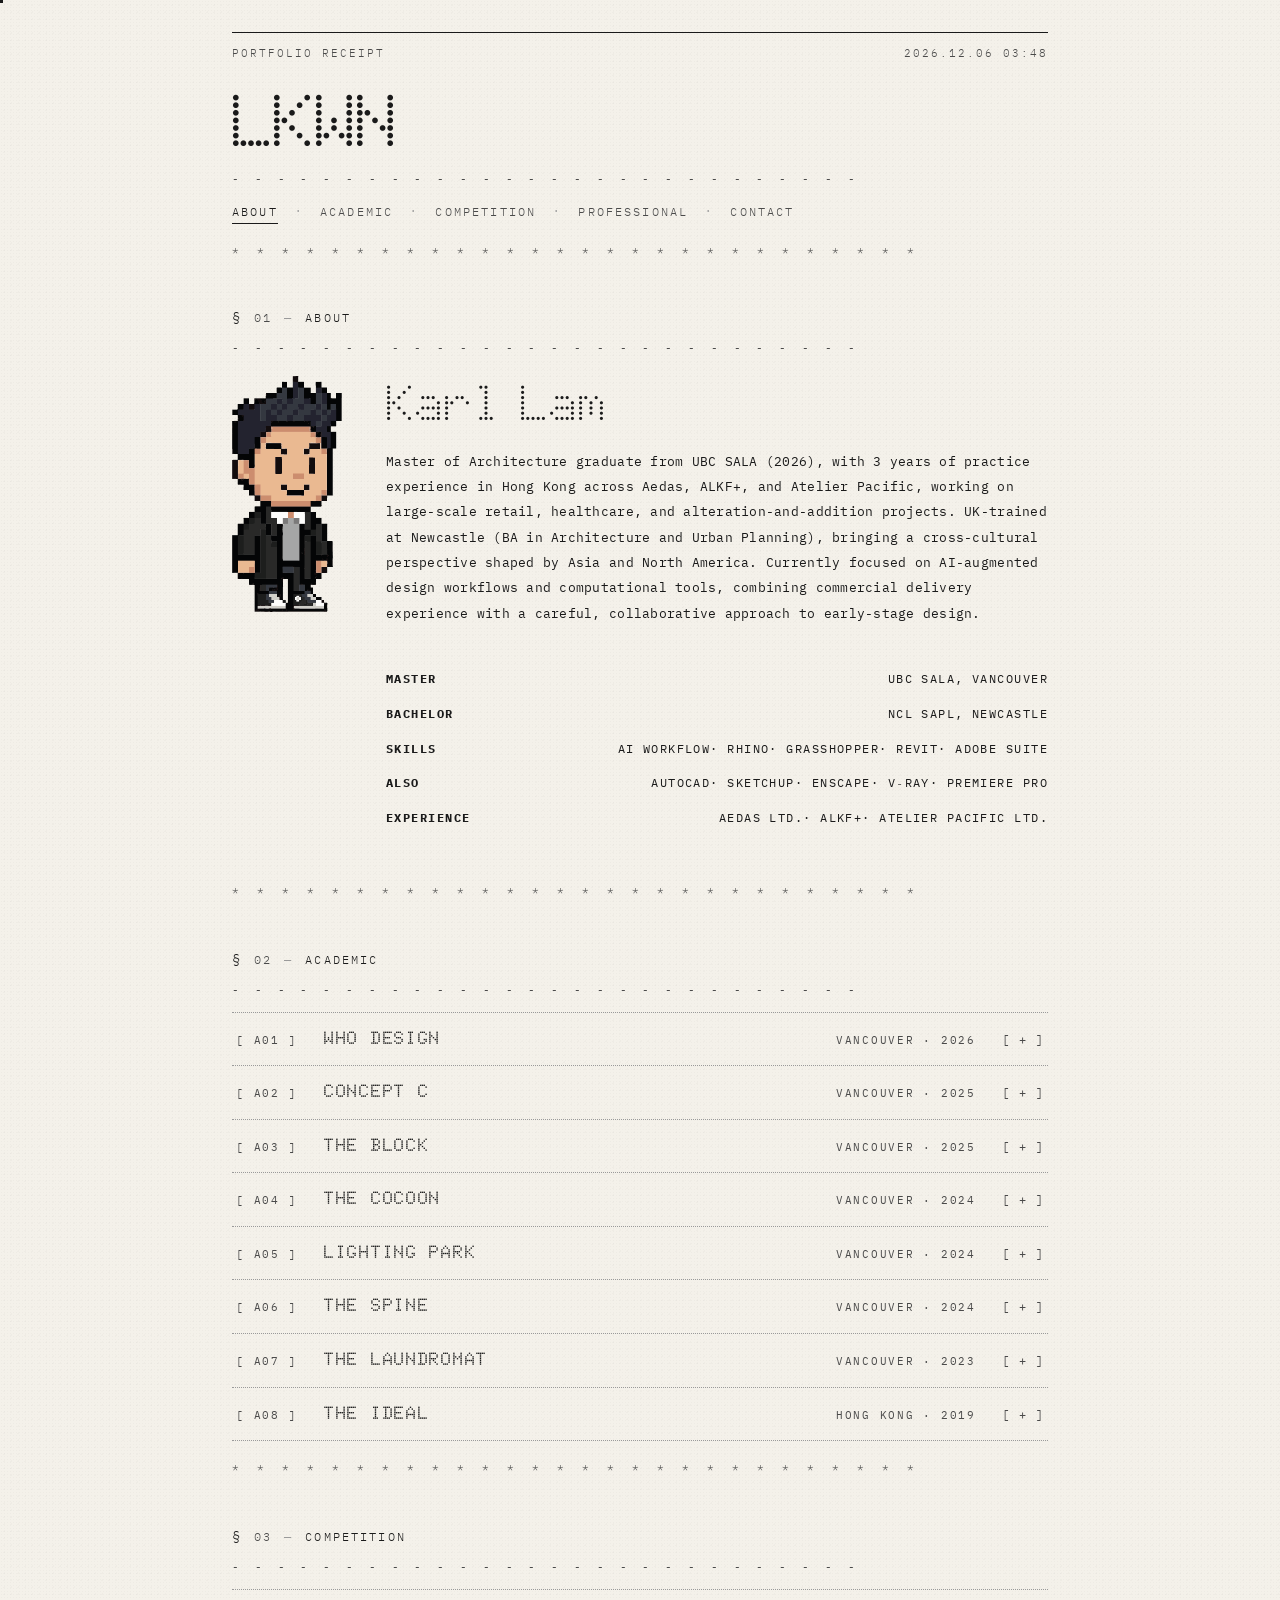
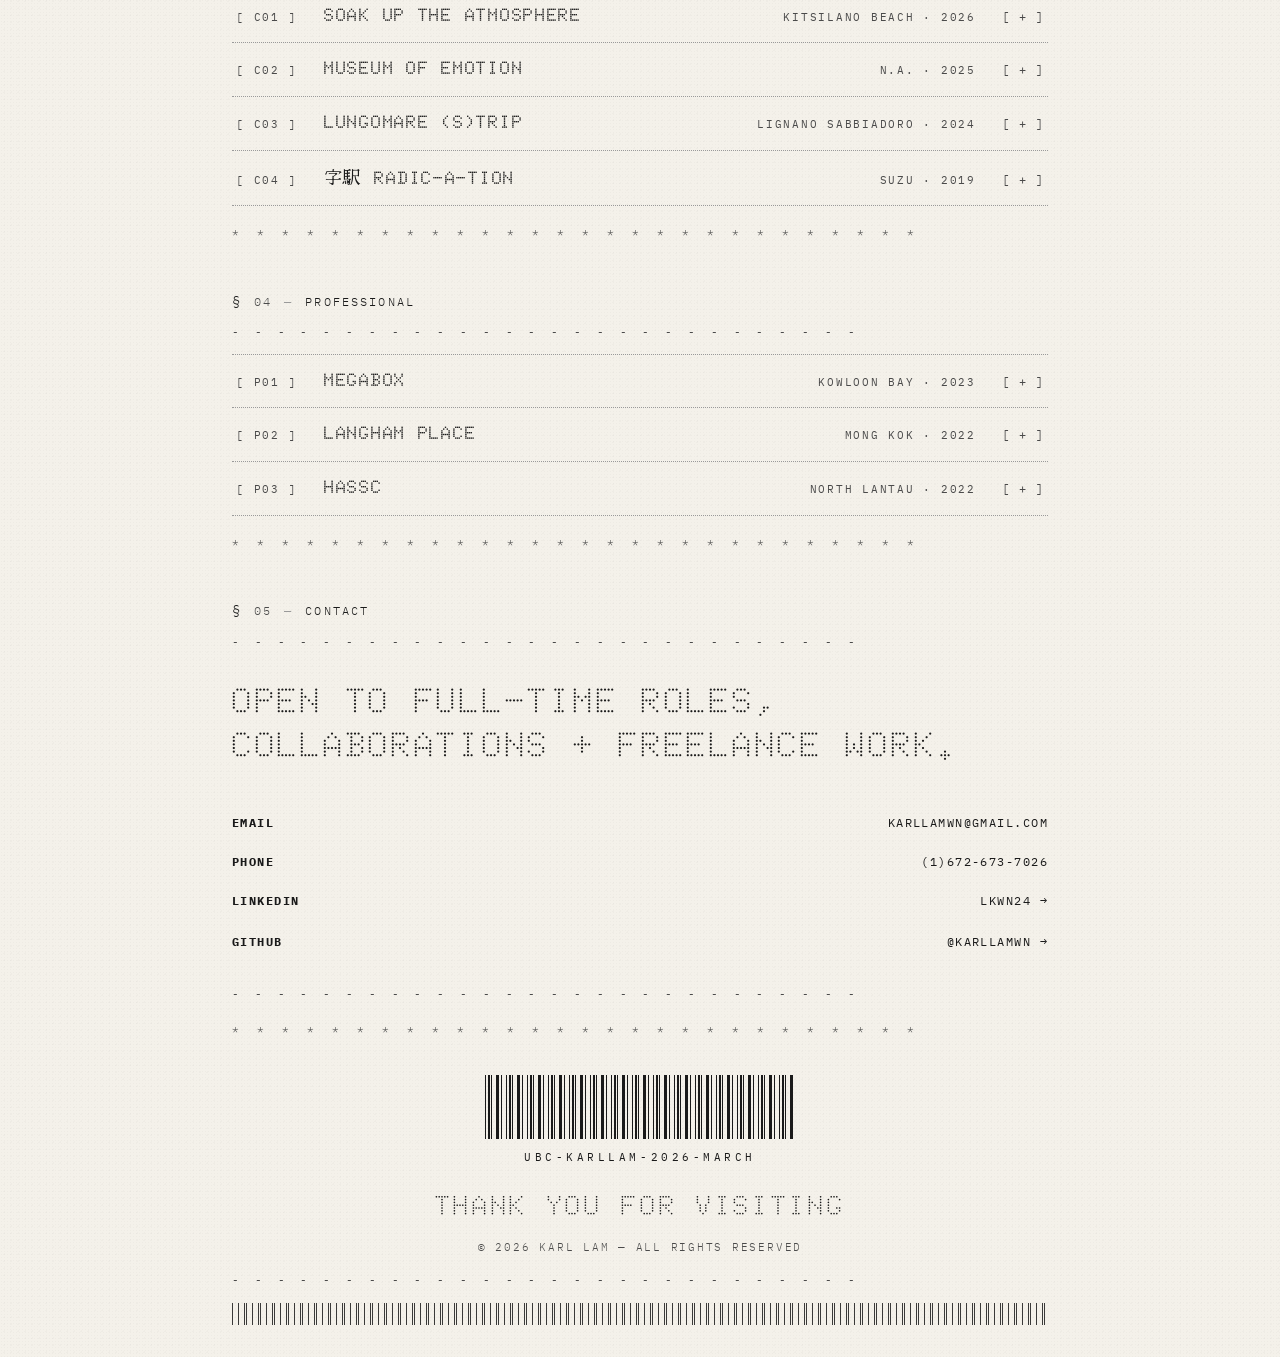
==== commit 79523250: "Updates" ====
--- a/index.html
+++ b/index.html
@@ -1 +1 @@
-<!doctype html><html lang="en"><head><meta charset="utf-8"/><link rel="icon" href="/favicon.ico"/><meta name="viewport" content="width=device-width,initial-scale=1"/><meta name="theme-color" content="#000000"/><meta name="author" content="John Doe"><link rel="preconnect" href="https://fonts.gstatic.com"><link rel="preconnect" href="https://fonts.gstatic.com"><link href="https://fonts.googleapis.com/css2?family=Marcellus&display=swap" rel="stylesheet"><link href="https://fonts.googleapis.com/css2?family=Raleway:ital,wght@0,400;0,500;1,400;1,500&display=swap" rel="stylesheet"><script defer="defer" src="/static/js/main.1cee832c.js"></script><link href="/static/css/main.ea0fe5ad.css" rel="stylesheet"></head><body><noscript>You need to enable JavaScript to run this app.</noscript><div id="root"></div></body></html>+<!doctype html><html lang="en"><head><meta charset="utf-8"/><link rel="icon" href="/favicon.ico"/><meta name="viewport" content="width=device-width,initial-scale=1"/><meta name="theme-color" content="#000000"/><meta name="author" content="John Doe"><link rel="preconnect" href="https://fonts.googleapis.com"><link rel="preconnect" href="https://fonts.gstatic.com" crossorigin><link href="https://fonts.googleapis.com/css2?family=Doto:ROND,wght@0..100,100..900&family=Hina+Mincho&family=IBM+Plex+Mono:ital,wght@0,300;0,400;0,500;0,600;1,300;1,400&display=swap" rel="stylesheet"><script defer="defer" src="/static/js/main.d32adb0b.js"></script><link href="/static/css/main.9ed64ffe.css" rel="stylesheet"></head><body><noscript>You need to enable JavaScript to run this app.</noscript><div id="root"></div></body></html>
--- a/static/css/main.9ed64ffe.css
+++ b/static/css/main.9ed64ffe.css
@@ -0,0 +1,6 @@
+@charset "UTF-8";/*!
+ * Bootstrap  v5.2.3 (https://getbootstrap.com/)
+ * Copyright 2011-2022 The Bootstrap Authors
+ * Copyright 2011-2022 Twitter, Inc.
+ * Licensed under MIT (https://github.com/twbs/bootstrap/blob/main/LICENSE)
+ */:root{--bs-blue:#0d6efd;--bs-indigo:#6610f2;--bs-purple:#6f42c1;--bs-pink:#d63384;--bs-red:#dc3545;--bs-orange:#fd7e14;--bs-yellow:#ffc107;--bs-green:#198754;--bs-teal:#20c997;--bs-cyan:#0dcaf0;--bs-black:#000;--bs-white:#fff;--bs-gray:#6c757d;--bs-gray-dark:#343a40;--bs-gray-100:#f8f9fa;--bs-gray-200:#e9ecef;--bs-gray-300:#dee2e6;--bs-gray-400:#ced4da;--bs-gray-500:#adb5bd;--bs-gray-600:#6c757d;--bs-gray-700:#495057;--bs-gray-800:#343a40;--bs-gray-900:#212529;--bs-primary:#0d6efd;--bs-secondary:#6c757d;--bs-success:#198754;--bs-info:#0dcaf0;--bs-warning:#ffc107;--bs-danger:#dc3545;--bs-light:#f8f9fa;--bs-dark:#212529;--bs-primary-rgb:13,110,253;--bs-secondary-rgb:108,117,125;--bs-success-rgb:25,135,84;--bs-info-rgb:13,202,240;--bs-warning-rgb:255,193,7;--bs-danger-rgb:220,53,69;--bs-light-rgb:248,249,250;--bs-dark-rgb:33,37,41;--bs-white-rgb:255,255,255;--bs-black-rgb:0,0,0;--bs-body-color-rgb:33,37,41;--bs-body-bg-rgb:255,255,255;--bs-font-sans-serif:system-ui,-apple-system,"Segoe UI",Roboto,"Helvetica Neue","Noto Sans","Liberation Sans",Arial,sans-serif,"Apple Color Emoji","Segoe UI Emoji","Segoe UI Symbol","Noto Color Emoji";--bs-font-monospace:SFMono-Regular,Menlo,Monaco,Consolas,"Liberation Mono","Courier New",monospace;--bs-gradient:linear-gradient(180deg,hsla(0,0%,100%,.15),hsla(0,0%,100%,0));--bs-body-font-family:var(--bs-font-sans-serif);--bs-body-font-size:1rem;--bs-body-font-weight:400;--bs-body-line-height:1.5;--bs-body-color:#212529;--bs-body-bg:#fff;--bs-border-width:1px;--bs-border-style:solid;--bs-border-color:#dee2e6;--bs-border-color-translucent:rgba(0,0,0,.175);--bs-border-radius:0.375rem;--bs-border-radius-sm:0.25rem;--bs-border-radius-lg:0.5rem;--bs-border-radius-xl:1rem;--bs-border-radius-2xl:2rem;--bs-border-radius-pill:50rem;--bs-link-color:#0d6efd;--bs-link-hover-color:#0a58ca;--bs-code-color:#d63384;--bs-highlight-bg:#fff3cd}*,:after,:before{box-sizing:border-box}@media (prefers-reduced-motion:no-preference){:root{scroll-behavior:smooth}}body{-webkit-text-size-adjust:100%;-webkit-tap-highlight-color:transparent;background-color:#fff;background-color:var(--bs-body-bg);color:#212529;color:var(--bs-body-color);font-family:system-ui,-apple-system,Segoe UI,Roboto,Helvetica Neue,Noto Sans,Liberation Sans,Arial,sans-serif,Apple Color Emoji,Segoe UI Emoji,Segoe UI Symbol,Noto Color Emoji;font-family:var(--bs-body-font-family);font-size:1rem;font-size:var(--bs-body-font-size);font-weight:400;font-weight:var(--bs-body-font-weight);line-height:1.5;line-height:var(--bs-body-line-height);text-align:var(--bs-body-text-align)}hr{border:0;border-top:1px solid;color:inherit;margin:1rem 0;opacity:.25}.h1,.h2,.h3,.h4,.h5,.h6,h1,h2,h3,h4,h5,h6{font-weight:500;line-height:1.2;margin-bottom:.5rem;margin-top:0}.h1,h1{font-size:calc(1.375rem + 1.5vw)}@media (min-width:1200px){.h1,h1{font-size:2.5rem}}.h2,h2{font-size:calc(1.325rem + .9vw)}@media (min-width:1200px){.h2,h2{font-size:2rem}}.h3,h3{font-size:calc(1.3rem + .6vw)}@media (min-width:1200px){.h3,h3{font-size:1.75rem}}.h4,h4{font-size:calc(1.275rem + .3vw)}@media (min-width:1200px){.h4,h4{font-size:1.5rem}}.h5,h5{font-size:1.25rem}.h6,h6{font-size:1rem}p{margin-bottom:1rem;margin-top:0}abbr[title]{cursor:help;-webkit-text-decoration:underline dotted;text-decoration:underline dotted;-webkit-text-decoration-skip-ink:none;text-decoration-skip-ink:none}address{font-style:normal;line-height:inherit;margin-bottom:1rem}ol,ul{padding-left:2rem}dl,ol,ul{margin-bottom:1rem;margin-top:0}ol ol,ol ul,ul ol,ul ul{margin-bottom:0}dt{font-weight:700}dd{margin-bottom:.5rem;margin-left:0}blockquote{margin:0 0 1rem}b,strong{font-weight:bolder}.small,small{font-size:.875em}.mark,mark{background-color:#fff3cd;background-color:var(--bs-highlight-bg);padding:.1875em}sub,sup{font-size:.75em;line-height:0;position:relative;vertical-align:initial}sub{bottom:-.25em}sup{top:-.5em}a{color:#0d6efd;color:var(--bs-link-color);text-decoration:underline}a:hover{color:#0a58ca;color:var(--bs-link-hover-color)}a:not([href]):not([class]),a:not([href]):not([class]):hover{color:inherit;text-decoration:none}code,kbd,pre,samp{font-family:SFMono-Regular,Menlo,Monaco,Consolas,Liberation Mono,Courier New,monospace;font-family:var(--bs-font-monospace);font-size:1em}pre{display:block;font-size:.875em;margin-bottom:1rem;margin-top:0;overflow:auto}pre code{color:inherit;font-size:inherit;word-break:normal}code{word-wrap:break-word;color:#d63384;color:var(--bs-code-color);font-size:.875em}a>code{color:inherit}kbd{background-color:#212529;background-color:var(--bs-body-color);border-radius:.25rem;color:#fff;color:var(--bs-body-bg);font-size:.875em;padding:.1875rem .375rem}kbd kbd{font-size:1em;padding:0}figure{margin:0 0 1rem}img,svg{vertical-align:middle}table{border-collapse:collapse;caption-side:bottom}caption{color:#6c757d;padding-bottom:.5rem;padding-top:.5rem;text-align:left}th{text-align:inherit;text-align:-webkit-match-parent}tbody,td,tfoot,th,thead,tr{border:0 solid;border-color:inherit}label{display:inline-block}button{border-radius:0}button:focus:not(:focus-visible){outline:0}button,input,optgroup,select,textarea{font-family:inherit;font-size:inherit;line-height:inherit;margin:0}button,select{text-transform:none}[role=button]{cursor:pointer}select{word-wrap:normal}select:disabled{opacity:1}[list]:not([type=date]):not([type=datetime-local]):not([type=month]):not([type=week]):not([type=time])::-webkit-calendar-picker-indicator{display:none!important}[type=button],[type=reset],[type=submit],button{-webkit-appearance:button}[type=button]:not(:disabled),[type=reset]:not(:disabled),[type=submit]:not(:disabled),button:not(:disabled){cursor:pointer}::-moz-focus-inner{border-style:none;padding:0}textarea{resize:vertical}fieldset{border:0;margin:0;min-width:0;padding:0}legend{float:left;font-size:calc(1.275rem + .3vw);line-height:inherit;margin-bottom:.5rem;padding:0;width:100%}@media (min-width:1200px){legend{font-size:1.5rem}}legend+*{clear:left}::-webkit-datetime-edit-day-field,::-webkit-datetime-edit-fields-wrapper,::-webkit-datetime-edit-hour-field,::-webkit-datetime-edit-minute,::-webkit-datetime-edit-month-field,::-webkit-datetime-edit-text,::-webkit-datetime-edit-year-field{padding:0}::-webkit-inner-spin-button{height:auto}[type=search]{-webkit-appearance:textfield;outline-offset:-2px}::-webkit-search-decoration{-webkit-appearance:none}::-webkit-color-swatch-wrapper{padding:0}::-webkit-file-upload-button{-webkit-appearance:button;font:inherit}::file-selector-button{-webkit-appearance:button;font:inherit}output{display:inline-block}iframe{border:0}summary{cursor:pointer;display:list-item}progress{vertical-align:initial}[hidden]{display:none!important}.lead{font-size:1.25rem;font-weight:300}.display-1{font-size:calc(1.625rem + 4.5vw);font-weight:300;line-height:1.2}@media (min-width:1200px){.display-1{font-size:5rem}}.display-2{font-size:calc(1.575rem + 3.9vw);font-weight:300;line-height:1.2}@media (min-width:1200px){.display-2{font-size:4.5rem}}.display-3{font-size:calc(1.525rem + 3.3vw);font-weight:300;line-height:1.2}@media (min-width:1200px){.display-3{font-size:4rem}}.display-4{font-size:calc(1.475rem + 2.7vw);font-weight:300;line-height:1.2}@media (min-width:1200px){.display-4{font-size:3.5rem}}.display-5{font-size:calc(1.425rem + 2.1vw);font-weight:300;line-height:1.2}@media (min-width:1200px){.display-5{font-size:3rem}}.display-6{font-size:calc(1.375rem + 1.5vw);font-weight:300;line-height:1.2}@media (min-width:1200px){.display-6{font-size:2.5rem}}.list-inline,.list-unstyled{list-style:none;padding-left:0}.list-inline-item{display:inline-block}.list-inline-item:not(:last-child){margin-right:.5rem}.initialism{font-size:.875em;text-transform:uppercase}.blockquote{font-size:1.25rem;margin-bottom:1rem}.blockquote>:last-child{margin-bottom:0}.blockquote-footer{color:#6c757d;font-size:.875em;margin-bottom:1rem;margin-top:-1rem}.blockquote-footer:before{content:"— "}.img-fluid,.img-thumbnail{height:auto;max-width:100%}.img-thumbnail{background-color:#fff;border:1px solid #dee2e6;border:1px solid var(--bs-border-color);border-radius:.375rem;padding:.25rem}.figure{display:inline-block}.figure-img{line-height:1;margin-bottom:.5rem}.figure-caption{color:#6c757d;font-size:.875em}.container,.container-fluid,.container-lg,.container-md,.container-sm,.container-xl,.container-xxl{--bs-gutter-x:1.5rem;--bs-gutter-y:0;margin-left:auto;margin-right:auto;padding-left:calc(var(--bs-gutter-x)*.5);padding-right:calc(var(--bs-gutter-x)*.5);width:100%}@media (min-width:576px){.container,.container-sm{max-width:540px}}@media (min-width:768px){.container,.container-md,.container-sm{max-width:720px}}@media (min-width:992px){.container,.container-lg,.container-md,.container-sm{max-width:960px}}@media (min-width:1200px){.container,.container-lg,.container-md,.container-sm,.container-xl{max-width:1140px}}@media (min-width:1400px){.container,.container-lg,.container-md,.container-sm,.container-xl,.container-xxl{max-width:1320px}}.row{--bs-gutter-x:1.5rem;--bs-gutter-y:0;display:flex;flex-wrap:wrap;margin-left:calc(var(--bs-gutter-x)*-.5);margin-right:calc(var(--bs-gutter-x)*-.5);margin-top:calc(var(--bs-gutter-y)*-1)}.row>*{flex-shrink:0;margin-top:var(--bs-gutter-y);max-width:100%;padding-left:calc(var(--bs-gutter-x)*.5);padding-right:calc(var(--bs-gutter-x)*.5);width:100%}.col{flex:1 0}.row-cols-auto>*{flex:0 0 auto;width:auto}.row-cols-1>*{flex:0 0 auto;width:100%}.row-cols-2>*{flex:0 0 auto;width:50%}.row-cols-3>*{flex:0 0 auto;width:33.3333333333%}.row-cols-4>*{flex:0 0 auto;width:25%}.row-cols-5>*{flex:0 0 auto;width:20%}.row-cols-6>*{flex:0 0 auto;width:16.6666666667%}.col-auto{flex:0 0 auto;width:auto}.col-1{flex:0 0 auto;width:8.33333333%}.col-2{flex:0 0 auto;width:16.66666667%}.col-3{flex:0 0 auto;width:25%}.col-4{flex:0 0 auto;width:33.33333333%}.col-5{flex:0 0 auto;width:41.66666667%}.col-6{flex:0 0 auto;width:50%}.col-7{flex:0 0 auto;width:58.33333333%}.col-8{flex:0 0 auto;width:66.66666667%}.col-9{flex:0 0 auto;width:75%}.col-10{flex:0 0 auto;width:83.33333333%}.col-11{flex:0 0 auto;width:91.66666667%}.col-12{flex:0 0 auto;width:100%}.offset-1{margin-left:8.33333333%}.offset-2{margin-left:16.66666667%}.offset-3{margin-left:25%}.offset-4{margin-left:33.33333333%}.offset-5{margin-left:41.66666667%}.offset-6{margin-left:50%}.offset-7{margin-left:58.33333333%}.offset-8{margin-left:66.66666667%}.offset-9{margin-left:75%}.offset-10{margin-left:83.33333333%}.offset-11{margin-left:91.66666667%}.g-0,.gx-0{--bs-gutter-x:0}.g-0,.gy-0{--bs-gutter-y:0}.g-1,.gx-1{--bs-gutter-x:0.25rem}.g-1,.gy-1{--bs-gutter-y:0.25rem}.g-2,.gx-2{--bs-gutter-x:0.5rem}.g-2,.gy-2{--bs-gutter-y:0.5rem}.g-3,.gx-3{--bs-gutter-x:1rem}.g-3,.gy-3{--bs-gutter-y:1rem}.g-4,.gx-4{--bs-gutter-x:1.5rem}.g-4,.gy-4{--bs-gutter-y:1.5rem}.g-5,.gx-5{--bs-gutter-x:3rem}.g-5,.gy-5{--bs-gutter-y:3rem}@media (min-width:576px){.col-sm{flex:1 0}.row-cols-sm-auto>*{flex:0 0 auto;width:auto}.row-cols-sm-1>*{flex:0 0 auto;width:100%}.row-cols-sm-2>*{flex:0 0 auto;width:50%}.row-cols-sm-3>*{flex:0 0 auto;width:33.3333333333%}.row-cols-sm-4>*{flex:0 0 auto;width:25%}.row-cols-sm-5>*{flex:0 0 auto;width:20%}.row-cols-sm-6>*{flex:0 0 auto;width:16.6666666667%}.col-sm-auto{flex:0 0 auto;width:auto}.col-sm-1{flex:0 0 auto;width:8.33333333%}.col-sm-2{flex:0 0 auto;width:16.66666667%}.col-sm-3{flex:0 0 auto;width:25%}.col-sm-4{flex:0 0 auto;width:33.33333333%}.col-sm-5{flex:0 0 auto;width:41.66666667%}.col-sm-6{flex:0 0 auto;width:50%}.col-sm-7{flex:0 0 auto;width:58.33333333%}.col-sm-8{flex:0 0 auto;width:66.66666667%}.col-sm-9{flex:0 0 auto;width:75%}.col-sm-10{flex:0 0 auto;width:83.33333333%}.col-sm-11{flex:0 0 auto;width:91.66666667%}.col-sm-12{flex:0 0 auto;width:100%}.offset-sm-0{margin-left:0}.offset-sm-1{margin-left:8.33333333%}.offset-sm-2{margin-left:16.66666667%}.offset-sm-3{margin-left:25%}.offset-sm-4{margin-left:33.33333333%}.offset-sm-5{margin-left:41.66666667%}.offset-sm-6{margin-left:50%}.offset-sm-7{margin-left:58.33333333%}.offset-sm-8{margin-left:66.66666667%}.offset-sm-9{margin-left:75%}.offset-sm-10{margin-left:83.33333333%}.offset-sm-11{margin-left:91.66666667%}.g-sm-0,.gx-sm-0{--bs-gutter-x:0}.g-sm-0,.gy-sm-0{--bs-gutter-y:0}.g-sm-1,.gx-sm-1{--bs-gutter-x:0.25rem}.g-sm-1,.gy-sm-1{--bs-gutter-y:0.25rem}.g-sm-2,.gx-sm-2{--bs-gutter-x:0.5rem}.g-sm-2,.gy-sm-2{--bs-gutter-y:0.5rem}.g-sm-3,.gx-sm-3{--bs-gutter-x:1rem}.g-sm-3,.gy-sm-3{--bs-gutter-y:1rem}.g-sm-4,.gx-sm-4{--bs-gutter-x:1.5rem}.g-sm-4,.gy-sm-4{--bs-gutter-y:1.5rem}.g-sm-5,.gx-sm-5{--bs-gutter-x:3rem}.g-sm-5,.gy-sm-5{--bs-gutter-y:3rem}}@media (min-width:768px){.col-md{flex:1 0}.row-cols-md-auto>*{flex:0 0 auto;width:auto}.row-cols-md-1>*{flex:0 0 auto;width:100%}.row-cols-md-2>*{flex:0 0 auto;width:50%}.row-cols-md-3>*{flex:0 0 auto;width:33.3333333333%}.row-cols-md-4>*{flex:0 0 auto;width:25%}.row-cols-md-5>*{flex:0 0 auto;width:20%}.row-cols-md-6>*{flex:0 0 auto;width:16.6666666667%}.col-md-auto{flex:0 0 auto;width:auto}.col-md-1{flex:0 0 auto;width:8.33333333%}.col-md-2{flex:0 0 auto;width:16.66666667%}.col-md-3{flex:0 0 auto;width:25%}.col-md-4{flex:0 0 auto;width:33.33333333%}.col-md-5{flex:0 0 auto;width:41.66666667%}.col-md-6{flex:0 0 auto;width:50%}.col-md-7{flex:0 0 auto;width:58.33333333%}.col-md-8{flex:0 0 auto;width:66.66666667%}.col-md-9{flex:0 0 auto;width:75%}.col-md-10{flex:0 0 auto;width:83.33333333%}.col-md-11{flex:0 0 auto;width:91.66666667%}.col-md-12{flex:0 0 auto;width:100%}.offset-md-0{margin-left:0}.offset-md-1{margin-left:8.33333333%}.offset-md-2{margin-left:16.66666667%}.offset-md-3{margin-left:25%}.offset-md-4{margin-left:33.33333333%}.offset-md-5{margin-left:41.66666667%}.offset-md-6{margin-left:50%}.offset-md-7{margin-left:58.33333333%}.offset-md-8{margin-left:66.66666667%}.offset-md-9{margin-left:75%}.offset-md-10{margin-left:83.33333333%}.offset-md-11{margin-left:91.66666667%}.g-md-0,.gx-md-0{--bs-gutter-x:0}.g-md-0,.gy-md-0{--bs-gutter-y:0}.g-md-1,.gx-md-1{--bs-gutter-x:0.25rem}.g-md-1,.gy-md-1{--bs-gutter-y:0.25rem}.g-md-2,.gx-md-2{--bs-gutter-x:0.5rem}.g-md-2,.gy-md-2{--bs-gutter-y:0.5rem}.g-md-3,.gx-md-3{--bs-gutter-x:1rem}.g-md-3,.gy-md-3{--bs-gutter-y:1rem}.g-md-4,.gx-md-4{--bs-gutter-x:1.5rem}.g-md-4,.gy-md-4{--bs-gutter-y:1.5rem}.g-md-5,.gx-md-5{--bs-gutter-x:3rem}.g-md-5,.gy-md-5{--bs-gutter-y:3rem}}@media (min-width:992px){.col-lg{flex:1 0}.row-cols-lg-auto>*{flex:0 0 auto;width:auto}.row-cols-lg-1>*{flex:0 0 auto;width:100%}.row-cols-lg-2>*{flex:0 0 auto;width:50%}.row-cols-lg-3>*{flex:0 0 auto;width:33.3333333333%}.row-cols-lg-4>*{flex:0 0 auto;width:25%}.row-cols-lg-5>*{flex:0 0 auto;width:20%}.row-cols-lg-6>*{flex:0 0 auto;width:16.6666666667%}.col-lg-auto{flex:0 0 auto;width:auto}.col-lg-1{flex:0 0 auto;width:8.33333333%}.col-lg-2{flex:0 0 auto;width:16.66666667%}.col-lg-3{flex:0 0 auto;width:25%}.col-lg-4{flex:0 0 auto;width:33.33333333%}.col-lg-5{flex:0 0 auto;width:41.66666667%}.col-lg-6{flex:0 0 auto;width:50%}.col-lg-7{flex:0 0 auto;width:58.33333333%}.col-lg-8{flex:0 0 auto;width:66.66666667%}.col-lg-9{flex:0 0 auto;width:75%}.col-lg-10{flex:0 0 auto;width:83.33333333%}.col-lg-11{flex:0 0 auto;width:91.66666667%}.col-lg-12{flex:0 0 auto;width:100%}.offset-lg-0{margin-left:0}.offset-lg-1{margin-left:8.33333333%}.offset-lg-2{margin-left:16.66666667%}.offset-lg-3{margin-left:25%}.offset-lg-4{margin-left:33.33333333%}.offset-lg-5{margin-left:41.66666667%}.offset-lg-6{margin-left:50%}.offset-lg-7{margin-left:58.33333333%}.offset-lg-8{margin-left:66.66666667%}.offset-lg-9{margin-left:75%}.offset-lg-10{margin-left:83.33333333%}.offset-lg-11{margin-left:91.66666667%}.g-lg-0,.gx-lg-0{--bs-gutter-x:0}.g-lg-0,.gy-lg-0{--bs-gutter-y:0}.g-lg-1,.gx-lg-1{--bs-gutter-x:0.25rem}.g-lg-1,.gy-lg-1{--bs-gutter-y:0.25rem}.g-lg-2,.gx-lg-2{--bs-gutter-x:0.5rem}.g-lg-2,.gy-lg-2{--bs-gutter-y:0.5rem}.g-lg-3,.gx-lg-3{--bs-gutter-x:1rem}.g-lg-3,.gy-lg-3{--bs-gutter-y:1rem}.g-lg-4,.gx-lg-4{--bs-gutter-x:1.5rem}.g-lg-4,.gy-lg-4{--bs-gutter-y:1.5rem}.g-lg-5,.gx-lg-5{--bs-gutter-x:3rem}.g-lg-5,.gy-lg-5{--bs-gutter-y:3rem}}@media (min-width:1200px){.col-xl{flex:1 0}.row-cols-xl-auto>*{flex:0 0 auto;width:auto}.row-cols-xl-1>*{flex:0 0 auto;width:100%}.row-cols-xl-2>*{flex:0 0 auto;width:50%}.row-cols-xl-3>*{flex:0 0 auto;width:33.3333333333%}.row-cols-xl-4>*{flex:0 0 auto;width:25%}.row-cols-xl-5>*{flex:0 0 auto;width:20%}.row-cols-xl-6>*{flex:0 0 auto;width:16.6666666667%}.col-xl-auto{flex:0 0 auto;width:auto}.col-xl-1{flex:0 0 auto;width:8.33333333%}.col-xl-2{flex:0 0 auto;width:16.66666667%}.col-xl-3{flex:0 0 auto;width:25%}.col-xl-4{flex:0 0 auto;width:33.33333333%}.col-xl-5{flex:0 0 auto;width:41.66666667%}.col-xl-6{flex:0 0 auto;width:50%}.col-xl-7{flex:0 0 auto;width:58.33333333%}.col-xl-8{flex:0 0 auto;width:66.66666667%}.col-xl-9{flex:0 0 auto;width:75%}.col-xl-10{flex:0 0 auto;width:83.33333333%}.col-xl-11{flex:0 0 auto;width:91.66666667%}.col-xl-12{flex:0 0 auto;width:100%}.offset-xl-0{margin-left:0}.offset-xl-1{margin-left:8.33333333%}.offset-xl-2{margin-left:16.66666667%}.offset-xl-3{margin-left:25%}.offset-xl-4{margin-left:33.33333333%}.offset-xl-5{margin-left:41.66666667%}.offset-xl-6{margin-left:50%}.offset-xl-7{margin-left:58.33333333%}.offset-xl-8{margin-left:66.66666667%}.offset-xl-9{margin-left:75%}.offset-xl-10{margin-left:83.33333333%}.offset-xl-11{margin-left:91.66666667%}.g-xl-0,.gx-xl-0{--bs-gutter-x:0}.g-xl-0,.gy-xl-0{--bs-gutter-y:0}.g-xl-1,.gx-xl-1{--bs-gutter-x:0.25rem}.g-xl-1,.gy-xl-1{--bs-gutter-y:0.25rem}.g-xl-2,.gx-xl-2{--bs-gutter-x:0.5rem}.g-xl-2,.gy-xl-2{--bs-gutter-y:0.5rem}.g-xl-3,.gx-xl-3{--bs-gutter-x:1rem}.g-xl-3,.gy-xl-3{--bs-gutter-y:1rem}.g-xl-4,.gx-xl-4{--bs-gutter-x:1.5rem}.g-xl-4,.gy-xl-4{--bs-gutter-y:1.5rem}.g-xl-5,.gx-xl-5{--bs-gutter-x:3rem}.g-xl-5,.gy-xl-5{--bs-gutter-y:3rem}}@media (min-width:1400px){.col-xxl{flex:1 0}.row-cols-xxl-auto>*{flex:0 0 auto;width:auto}.row-cols-xxl-1>*{flex:0 0 auto;width:100%}.row-cols-xxl-2>*{flex:0 0 auto;width:50%}.row-cols-xxl-3>*{flex:0 0 auto;width:33.3333333333%}.row-cols-xxl-4>*{flex:0 0 auto;width:25%}.row-cols-xxl-5>*{flex:0 0 auto;width:20%}.row-cols-xxl-6>*{flex:0 0 auto;width:16.6666666667%}.col-xxl-auto{flex:0 0 auto;width:auto}.col-xxl-1{flex:0 0 auto;width:8.33333333%}.col-xxl-2{flex:0 0 auto;width:16.66666667%}.col-xxl-3{flex:0 0 auto;width:25%}.col-xxl-4{flex:0 0 auto;width:33.33333333%}.col-xxl-5{flex:0 0 auto;width:41.66666667%}.col-xxl-6{flex:0 0 auto;width:50%}.col-xxl-7{flex:0 0 auto;width:58.33333333%}.col-xxl-8{flex:0 0 auto;width:66.66666667%}.col-xxl-9{flex:0 0 auto;width:75%}.col-xxl-10{flex:0 0 auto;width:83.33333333%}.col-xxl-11{flex:0 0 auto;width:91.66666667%}.col-xxl-12{flex:0 0 auto;width:100%}.offset-xxl-0{margin-left:0}.offset-xxl-1{margin-left:8.33333333%}.offset-xxl-2{margin-left:16.66666667%}.offset-xxl-3{margin-left:25%}.offset-xxl-4{margin-left:33.33333333%}.offset-xxl-5{margin-left:41.66666667%}.offset-xxl-6{margin-left:50%}.offset-xxl-7{margin-left:58.33333333%}.offset-xxl-8{margin-left:66.66666667%}.offset-xxl-9{margin-left:75%}.offset-xxl-10{margin-left:83.33333333%}.offset-xxl-11{margin-left:91.66666667%}.g-xxl-0,.gx-xxl-0{--bs-gutter-x:0}.g-xxl-0,.gy-xxl-0{--bs-gutter-y:0}.g-xxl-1,.gx-xxl-1{--bs-gutter-x:0.25rem}.g-xxl-1,.gy-xxl-1{--bs-gutter-y:0.25rem}.g-xxl-2,.gx-xxl-2{--bs-gutter-x:0.5rem}.g-xxl-2,.gy-xxl-2{--bs-gutter-y:0.5rem}.g-xxl-3,.gx-xxl-3{--bs-gutter-x:1rem}.g-xxl-3,.gy-xxl-3{--bs-gutter-y:1rem}.g-xxl-4,.gx-xxl-4{--bs-gutter-x:1.5rem}.g-xxl-4,.gy-xxl-4{--bs-gutter-y:1.5rem}.g-xxl-5,.gx-xxl-5{--bs-gutter-x:3rem}.g-xxl-5,.gy-xxl-5{--bs-gutter-y:3rem}}.table{--bs-table-color:var(--bs-body-color);--bs-table-bg:transparent;--bs-table-border-color:var(--bs-border-color);--bs-table-accent-bg:transparent;--bs-table-striped-color:var(--bs-body-color);--bs-table-striped-bg:rgba(0,0,0,.05);--bs-table-active-color:var(--bs-body-color);--bs-table-active-bg:rgba(0,0,0,.1);--bs-table-hover-color:var(--bs-body-color);--bs-table-hover-bg:rgba(0,0,0,.075);border-color:var(--bs-table-border-color);color:var(--bs-table-color);margin-bottom:1rem;vertical-align:top;width:100%}.table>:not(caption)>*>*{background-color:var(--bs-table-bg);border-bottom-width:1px;box-shadow:inset 0 0 0 9999px var(--bs-table-accent-bg);padding:.5rem}.table>tbody{vertical-align:inherit}.table>thead{vertical-align:bottom}.table-group-divider{border-top:2px solid}.caption-top{caption-side:top}.table-sm>:not(caption)>*>*{padding:.25rem}.table-bordered>:not(caption)>*{border-width:1px 0}.table-bordered>:not(caption)>*>*{border-width:0 1px}.table-borderless>:not(caption)>*>*{border-bottom-width:0}.table-borderless>:not(:first-child){border-top-width:0}.table-striped-columns>:not(caption)>tr>:nth-child(2n),.table-striped>tbody>tr:nth-of-type(odd)>*{--bs-table-accent-bg:var(--bs-table-striped-bg);color:var(--bs-table-striped-color)}.table-active{--bs-table-accent-bg:var(--bs-table-active-bg);color:var(--bs-table-active-color)}.table-hover>tbody>tr:hover>*{--bs-table-accent-bg:var(--bs-table-hover-bg);color:var(--bs-table-hover-color)}.table-primary{--bs-table-color:#000;--bs-table-bg:#cfe2ff;--bs-table-border-color:#bacbe6;--bs-table-striped-bg:#c5d7f2;--bs-table-striped-color:#000;--bs-table-active-bg:#bacbe6;--bs-table-active-color:#000;--bs-table-hover-bg:#bfd1ec;--bs-table-hover-color:#000}.table-primary,.table-secondary{border-color:var(--bs-table-border-color);color:var(--bs-table-color)}.table-secondary{--bs-table-color:#000;--bs-table-bg:#e2e3e5;--bs-table-border-color:#cbccce;--bs-table-striped-bg:#d7d8da;--bs-table-striped-color:#000;--bs-table-active-bg:#cbccce;--bs-table-active-color:#000;--bs-table-hover-bg:#d1d2d4;--bs-table-hover-color:#000}.table-success{--bs-table-color:#000;--bs-table-bg:#d1e7dd;--bs-table-border-color:#bcd0c7;--bs-table-striped-bg:#c7dbd2;--bs-table-striped-color:#000;--bs-table-active-bg:#bcd0c7;--bs-table-active-color:#000;--bs-table-hover-bg:#c1d6cc;--bs-table-hover-color:#000}.table-info,.table-success{border-color:var(--bs-table-border-color);color:var(--bs-table-color)}.table-info{--bs-table-color:#000;--bs-table-bg:#cff4fc;--bs-table-border-color:#badce3;--bs-table-striped-bg:#c5e8ef;--bs-table-striped-color:#000;--bs-table-active-bg:#badce3;--bs-table-active-color:#000;--bs-table-hover-bg:#bfe2e9;--bs-table-hover-color:#000}.table-warning{--bs-table-color:#000;--bs-table-bg:#fff3cd;--bs-table-border-color:#e6dbb9;--bs-table-striped-bg:#f2e7c3;--bs-table-striped-color:#000;--bs-table-active-bg:#e6dbb9;--bs-table-active-color:#000;--bs-table-hover-bg:#ece1be;--bs-table-hover-color:#000}.table-danger,.table-warning{border-color:var(--bs-table-border-color);color:var(--bs-table-color)}.table-danger{--bs-table-color:#000;--bs-table-bg:#f8d7da;--bs-table-border-color:#dfc2c4;--bs-table-striped-bg:#eccccf;--bs-table-striped-color:#000;--bs-table-active-bg:#dfc2c4;--bs-table-active-color:#000;--bs-table-hover-bg:#e5c7ca;--bs-table-hover-color:#000}.table-light{--bs-table-color:#000;--bs-table-bg:#f8f9fa;--bs-table-border-color:#dfe0e1;--bs-table-striped-bg:#ecedee;--bs-table-striped-color:#000;--bs-table-active-bg:#dfe0e1;--bs-table-active-color:#000;--bs-table-hover-bg:#e5e6e7;--bs-table-hover-color:#000}.table-dark,.table-light{border-color:var(--bs-table-border-color);color:var(--bs-table-color)}.table-dark{--bs-table-color:#fff;--bs-table-bg:#212529;--bs-table-border-color:#373b3e;--bs-table-striped-bg:#2c3034;--bs-table-striped-color:#fff;--bs-table-active-bg:#373b3e;--bs-table-active-color:#fff;--bs-table-hover-bg:#323539;--bs-table-hover-color:#fff}.table-responsive{-webkit-overflow-scrolling:touch;overflow-x:auto}@media (max-width:575.98px){.table-responsive-sm{-webkit-overflow-scrolling:touch;overflow-x:auto}}@media (max-width:767.98px){.table-responsive-md{-webkit-overflow-scrolling:touch;overflow-x:auto}}@media (max-width:991.98px){.table-responsive-lg{-webkit-overflow-scrolling:touch;overflow-x:auto}}@media (max-width:1199.98px){.table-responsive-xl{-webkit-overflow-scrolling:touch;overflow-x:auto}}@media (max-width:1399.98px){.table-responsive-xxl{-webkit-overflow-scrolling:touch;overflow-x:auto}}.form-label{margin-bottom:.5rem}.col-form-label{font-size:inherit;line-height:1.5;margin-bottom:0;padding-bottom:calc(.375rem + 1px);padding-top:calc(.375rem + 1px)}.col-form-label-lg{font-size:1.25rem;padding-bottom:calc(.5rem + 1px);padding-top:calc(.5rem + 1px)}.col-form-label-sm{font-size:.875rem;padding-bottom:calc(.25rem + 1px);padding-top:calc(.25rem + 1px)}.form-text{color:#6c757d;font-size:.875em;margin-top:.25rem}.form-control{-webkit-appearance:none;appearance:none;background-clip:padding-box;background-color:#fff;border:1px solid #ced4da;border-radius:.375rem;color:#212529;display:block;font-size:1rem;font-weight:400;line-height:1.5;padding:.375rem .75rem;transition:border-color .15s ease-in-out,box-shadow .15s ease-in-out;width:100%}@media (prefers-reduced-motion:reduce){.form-control{transition:none}}.form-control[type=file]{overflow:hidden}.form-control[type=file]:not(:disabled):not([readonly]){cursor:pointer}.form-control:focus{background-color:#fff;border-color:#86b7fe;box-shadow:0 0 0 .25rem rgba(13,110,253,.25);color:#212529;outline:0}.form-control::-webkit-date-and-time-value{height:1.5em}.form-control::-webkit-input-placeholder{color:#6c757d;opacity:1}.form-control::placeholder{color:#6c757d;opacity:1}.form-control:disabled{background-color:#e9ecef;opacity:1}.form-control::-webkit-file-upload-button{-webkit-margin-end:.75rem;background-color:#e9ecef;border:0 solid;border-color:inherit;border-inline-end-width:1px;border-radius:0;color:#212529;margin:-.375rem -.75rem;margin-inline-end:.75rem;padding:.375rem .75rem;pointer-events:none;-webkit-transition:color .15s ease-in-out,background-color .15s ease-in-out,border-color .15s ease-in-out,box-shadow .15s ease-in-out;transition:color .15s ease-in-out,background-color .15s ease-in-out,border-color .15s ease-in-out,box-shadow .15s ease-in-out}.form-control::file-selector-button{-webkit-margin-end:.75rem;background-color:#e9ecef;border:0 solid;border-color:inherit;border-inline-end-width:1px;border-radius:0;color:#212529;margin:-.375rem -.75rem;margin-inline-end:.75rem;padding:.375rem .75rem;pointer-events:none;transition:color .15s ease-in-out,background-color .15s ease-in-out,border-color .15s ease-in-out,box-shadow .15s ease-in-out}@media (prefers-reduced-motion:reduce){.form-control::-webkit-file-upload-button{-webkit-transition:none;transition:none}.form-control::file-selector-button{transition:none}}.form-control:hover:not(:disabled):not([readonly])::-webkit-file-upload-button{background-color:#dde0e3}.form-control:hover:not(:disabled):not([readonly])::file-selector-button{background-color:#dde0e3}.form-control-plaintext{background-color:initial;border:solid transparent;border-width:1px 0;color:#212529;display:block;line-height:1.5;margin-bottom:0;padding:.375rem 0;width:100%}.form-control-plaintext:focus{outline:0}.form-control-plaintext.form-control-lg,.form-control-plaintext.form-control-sm{padding-left:0;padding-right:0}.form-control-sm{border-radius:.25rem;font-size:.875rem;min-height:calc(1.5em + .5rem + 2px);padding:.25rem .5rem}.form-control-sm::-webkit-file-upload-button{-webkit-margin-end:.5rem;margin:-.25rem -.5rem;margin-inline-end:.5rem;padding:.25rem .5rem}.form-control-sm::file-selector-button{-webkit-margin-end:.5rem;margin:-.25rem -.5rem;margin-inline-end:.5rem;padding:.25rem .5rem}.form-control-lg{border-radius:.5rem;font-size:1.25rem;min-height:calc(1.5em + 1rem + 2px);padding:.5rem 1rem}.form-control-lg::-webkit-file-upload-button{-webkit-margin-end:1rem;margin:-.5rem -1rem;margin-inline-end:1rem;padding:.5rem 1rem}.form-control-lg::file-selector-button{-webkit-margin-end:1rem;margin:-.5rem -1rem;margin-inline-end:1rem;padding:.5rem 1rem}textarea.form-control{min-height:calc(1.5em + .75rem + 2px)}textarea.form-control-sm{min-height:calc(1.5em + .5rem + 2px)}textarea.form-control-lg{min-height:calc(1.5em + 1rem + 2px)}.form-control-color{height:calc(1.5em + .75rem + 2px);padding:.375rem;width:3rem}.form-control-color:not(:disabled):not([readonly]){cursor:pointer}.form-control-color::-moz-color-swatch{border:0!important;border-radius:.375rem}.form-control-color::-webkit-color-swatch{border-radius:.375rem}.form-control-color.form-control-sm{height:calc(1.5em + .5rem + 2px)}.form-control-color.form-control-lg{height:calc(1.5em + 1rem + 2px)}.form-select{-moz-padding-start:calc(.75rem - 3px);-webkit-appearance:none;appearance:none;background-color:#fff;background-image:url("data:image/svg+xml;charset=utf-8,%3Csvg xmlns='http://www.w3.org/2000/svg' viewBox='0 0 16 16'%3E%3Cpath fill='none' stroke='%23343a40' stroke-linecap='round' stroke-linejoin='round' stroke-width='2' d='m2 5 6 6 6-6'/%3E%3C/svg%3E");background-position:right .75rem center;background-repeat:no-repeat;background-size:16px 12px;border:1px solid #ced4da;border-radius:.375rem;color:#212529;display:block;font-size:1rem;font-weight:400;line-height:1.5;padding:.375rem 2.25rem .375rem .75rem;transition:border-color .15s ease-in-out,box-shadow .15s ease-in-out;width:100%}@media (prefers-reduced-motion:reduce){.form-select{transition:none}}.form-select:focus{border-color:#86b7fe;box-shadow:0 0 0 .25rem rgba(13,110,253,.25);outline:0}.form-select[multiple],.form-select[size]:not([size="1"]){background-image:none;padding-right:.75rem}.form-select:disabled{background-color:#e9ecef}.form-select:-moz-focusring{color:transparent;text-shadow:0 0 0 #212529}.form-select-sm{border-radius:.25rem;font-size:.875rem;padding-bottom:.25rem;padding-left:.5rem;padding-top:.25rem}.form-select-lg{border-radius:.5rem;font-size:1.25rem;padding-bottom:.5rem;padding-left:1rem;padding-top:.5rem}.form-check{display:block;margin-bottom:.125rem;min-height:1.5rem;padding-left:1.5em}.form-check .form-check-input{float:left;margin-left:-1.5em}.form-check-reverse{padding-left:0;padding-right:1.5em;text-align:right}.form-check-reverse .form-check-input{float:right;margin-left:0;margin-right:-1.5em}.form-check-input{-webkit-appearance:none;appearance:none;background-color:#fff;background-position:50%;background-repeat:no-repeat;background-size:contain;border:1px solid rgba(0,0,0,.25);height:1em;margin-top:.25em;-webkit-print-color-adjust:exact;print-color-adjust:exact;vertical-align:top;width:1em}.form-check-input[type=checkbox]{border-radius:.25em}.form-check-input[type=radio]{border-radius:50%}.form-check-input:active{-webkit-filter:brightness(90%);filter:brightness(90%)}.form-check-input:focus{border-color:#86b7fe;box-shadow:0 0 0 .25rem rgba(13,110,253,.25);outline:0}.form-check-input:checked{background-color:#0d6efd;border-color:#0d6efd}.form-check-input:checked[type=checkbox]{background-image:url("data:image/svg+xml;charset=utf-8,%3Csvg xmlns='http://www.w3.org/2000/svg' viewBox='0 0 20 20'%3E%3Cpath fill='none' stroke='%23fff' stroke-linecap='round' stroke-linejoin='round' stroke-width='3' d='m6 10 3 3 6-6'/%3E%3C/svg%3E")}.form-check-input:checked[type=radio]{background-image:url("data:image/svg+xml;charset=utf-8,%3Csvg xmlns='http://www.w3.org/2000/svg' viewBox='-4 -4 8 8'%3E%3Ccircle r='2' fill='%23fff'/%3E%3C/svg%3E")}.form-check-input[type=checkbox]:indeterminate{background-color:#0d6efd;background-image:url("data:image/svg+xml;charset=utf-8,%3Csvg xmlns='http://www.w3.org/2000/svg' viewBox='0 0 20 20'%3E%3Cpath fill='none' stroke='%23fff' stroke-linecap='round' stroke-linejoin='round' stroke-width='3' d='M6 10h8'/%3E%3C/svg%3E");border-color:#0d6efd}.form-check-input:disabled{-webkit-filter:none;filter:none;opacity:.5;pointer-events:none}.form-check-input:disabled~.form-check-label,.form-check-input[disabled]~.form-check-label{cursor:default;opacity:.5}.form-switch{padding-left:2.5em}.form-switch .form-check-input{background-image:url("data:image/svg+xml;charset=utf-8,%3Csvg xmlns='http://www.w3.org/2000/svg' viewBox='-4 -4 8 8'%3E%3Ccircle r='3' fill='rgba(0, 0, 0, 0.25)'/%3E%3C/svg%3E");background-position:0;border-radius:2em;margin-left:-2.5em;transition:background-position .15s ease-in-out;width:2em}@media (prefers-reduced-motion:reduce){.form-switch .form-check-input{transition:none}}.form-switch .form-check-input:focus{background-image:url("data:image/svg+xml;charset=utf-8,%3Csvg xmlns='http://www.w3.org/2000/svg' viewBox='-4 -4 8 8'%3E%3Ccircle r='3' fill='%2386b7fe'/%3E%3C/svg%3E")}.form-switch .form-check-input:checked{background-image:url("data:image/svg+xml;charset=utf-8,%3Csvg xmlns='http://www.w3.org/2000/svg' viewBox='-4 -4 8 8'%3E%3Ccircle r='3' fill='%23fff'/%3E%3C/svg%3E");background-position:100%}.form-switch.form-check-reverse{padding-left:0;padding-right:2.5em}.form-switch.form-check-reverse .form-check-input{margin-left:0;margin-right:-2.5em}.form-check-inline{display:inline-block;margin-right:1rem}.btn-check{clip:rect(0,0,0,0);pointer-events:none;position:absolute}.btn-check:disabled+.btn,.btn-check[disabled]+.btn{-webkit-filter:none;filter:none;opacity:.65;pointer-events:none}.form-range{-webkit-appearance:none;appearance:none;background-color:initial;height:1.5rem;padding:0;width:100%}.form-range:focus{outline:0}.form-range:focus::-webkit-slider-thumb{box-shadow:0 0 0 1px #fff,0 0 0 .25rem rgba(13,110,253,.25)}.form-range:focus::-moz-range-thumb{box-shadow:0 0 0 1px #fff,0 0 0 .25rem rgba(13,110,253,.25)}.form-range::-moz-focus-outer{border:0}.form-range::-webkit-slider-thumb{-webkit-appearance:none;appearance:none;background-color:#0d6efd;border:0;border-radius:1rem;height:1rem;margin-top:-.25rem;-webkit-transition:background-color .15s ease-in-out,border-color .15s ease-in-out,box-shadow .15s ease-in-out;transition:background-color .15s ease-in-out,border-color .15s ease-in-out,box-shadow .15s ease-in-out;width:1rem}@media (prefers-reduced-motion:reduce){.form-range::-webkit-slider-thumb{-webkit-transition:none;transition:none}}.form-range::-webkit-slider-thumb:active{background-color:#b6d4fe}.form-range::-webkit-slider-runnable-track{background-color:#dee2e6;border-color:transparent;border-radius:1rem;color:transparent;cursor:pointer;height:.5rem;width:100%}.form-range::-moz-range-thumb{appearance:none;background-color:#0d6efd;border:0;border-radius:1rem;height:1rem;-moz-transition:background-color .15s ease-in-out,border-color .15s ease-in-out,box-shadow .15s ease-in-out;transition:background-color .15s ease-in-out,border-color .15s ease-in-out,box-shadow .15s ease-in-out;width:1rem}@media (prefers-reduced-motion:reduce){.form-range::-moz-range-thumb{-moz-transition:none;transition:none}}.form-range::-moz-range-thumb:active{background-color:#b6d4fe}.form-range::-moz-range-track{background-color:#dee2e6;border-color:transparent;border-radius:1rem;color:transparent;cursor:pointer;height:.5rem;width:100%}.form-range:disabled{pointer-events:none}.form-range:disabled::-webkit-slider-thumb{background-color:#adb5bd}.form-range:disabled::-moz-range-thumb{background-color:#adb5bd}.form-floating{position:relative}.form-floating>.form-control,.form-floating>.form-control-plaintext,.form-floating>.form-select{height:calc(3.5rem + 2px);line-height:1.25}.form-floating>label{border:1px solid transparent;height:100%;left:0;overflow:hidden;padding:1rem .75rem;pointer-events:none;position:absolute;text-align:start;text-overflow:ellipsis;top:0;-webkit-transform-origin:0 0;transform-origin:0 0;transition:opacity .1s ease-in-out,-webkit-transform .1s ease-in-out;transition:opacity .1s ease-in-out,transform .1s ease-in-out;transition:opacity .1s ease-in-out,transform .1s ease-in-out,-webkit-transform .1s ease-in-out;white-space:nowrap;width:100%}@media (prefers-reduced-motion:reduce){.form-floating>label{transition:none}}.form-floating>.form-control,.form-floating>.form-control-plaintext{padding:1rem .75rem}.form-floating>.form-control-plaintext::-webkit-input-placeholder,.form-floating>.form-control::-webkit-input-placeholder{color:transparent}.form-floating>.form-control-plaintext::placeholder,.form-floating>.form-control::placeholder{color:transparent}.form-floating>.form-control-plaintext:focus,.form-floating>.form-control-plaintext:not(:placeholder-shown),.form-floating>.form-control:focus,.form-floating>.form-control:not(:placeholder-shown){padding-bottom:.625rem;padding-top:1.625rem}.form-floating>.form-control-plaintext:-webkit-autofill,.form-floating>.form-control:-webkit-autofill{padding-bottom:.625rem;padding-top:1.625rem}.form-floating>.form-select{padding-bottom:.625rem;padding-top:1.625rem}.form-floating>.form-control-plaintext~label,.form-floating>.form-control:focus~label,.form-floating>.form-control:not(:placeholder-shown)~label,.form-floating>.form-select~label{opacity:.65;-webkit-transform:scale(.85) translateY(-.5rem) translateX(.15rem);transform:scale(.85) translateY(-.5rem) translateX(.15rem)}.form-floating>.form-control:-webkit-autofill~label{opacity:.65;-webkit-transform:scale(.85) translateY(-.5rem) translateX(.15rem);transform:scale(.85) translateY(-.5rem) translateX(.15rem)}.form-floating>.form-control-plaintext~label{border-width:1px 0}.input-group{align-items:stretch;display:flex;flex-wrap:wrap;position:relative;width:100%}.input-group>.form-control,.input-group>.form-floating,.input-group>.form-select{flex:1 1 auto;min-width:0;position:relative;width:1%}.input-group>.form-control:focus,.input-group>.form-floating:focus-within,.input-group>.form-select:focus{z-index:5}.input-group .btn{position:relative;z-index:2}.input-group .btn:focus{z-index:5}.input-group-text{align-items:center;background-color:#e9ecef;border:1px solid #ced4da;border-radius:.375rem;color:#212529;display:flex;font-size:1rem;font-weight:400;line-height:1.5;padding:.375rem .75rem;text-align:center;white-space:nowrap}.input-group-lg>.btn,.input-group-lg>.form-control,.input-group-lg>.form-select,.input-group-lg>.input-group-text{border-radius:.5rem;font-size:1.25rem;padding:.5rem 1rem}.input-group-sm>.btn,.input-group-sm>.form-control,.input-group-sm>.form-select,.input-group-sm>.input-group-text{border-radius:.25rem;font-size:.875rem;padding:.25rem .5rem}.input-group-lg>.form-select,.input-group-sm>.form-select{padding-right:3rem}.input-group.has-validation>.dropdown-toggle:nth-last-child(n+4),.input-group.has-validation>.form-floating:nth-last-child(n+3)>.form-control,.input-group.has-validation>.form-floating:nth-last-child(n+3)>.form-select,.input-group.has-validation>:nth-last-child(n+3):not(.dropdown-toggle):not(.dropdown-menu):not(.form-floating),.input-group:not(.has-validation)>.dropdown-toggle:nth-last-child(n+3),.input-group:not(.has-validation)>.form-floating:not(:last-child)>.form-control,.input-group:not(.has-validation)>.form-floating:not(:last-child)>.form-select,.input-group:not(.has-validation)>:not(:last-child):not(.dropdown-toggle):not(.dropdown-menu):not(.form-floating){border-bottom-right-radius:0;border-top-right-radius:0}.input-group>:not(:first-child):not(.dropdown-menu):not(.valid-tooltip):not(.valid-feedback):not(.invalid-tooltip):not(.invalid-feedback){border-bottom-left-radius:0;border-top-left-radius:0;margin-left:-1px}.input-group>.form-floating:not(:first-child)>.form-control,.input-group>.form-floating:not(:first-child)>.form-select{border-bottom-left-radius:0;border-top-left-radius:0}.valid-feedback{color:#198754;display:none;font-size:.875em;margin-top:.25rem;width:100%}.valid-tooltip{background-color:rgba(25,135,84,.9);border-radius:.375rem;color:#fff;display:none;font-size:.875rem;margin-top:.1rem;max-width:100%;padding:.25rem .5rem;position:absolute;top:100%;z-index:5}.is-valid~.valid-feedback,.is-valid~.valid-tooltip,.was-validated :valid~.valid-feedback,.was-validated :valid~.valid-tooltip{display:block}.form-control.is-valid,.was-validated .form-control:valid{background-image:url("data:image/svg+xml;charset=utf-8,%3Csvg xmlns='http://www.w3.org/2000/svg' viewBox='0 0 8 8'%3E%3Cpath fill='%23198754' d='M2.3 6.73.6 4.53c-.4-1.04.46-1.4 1.1-.8l1.1 1.4 3.4-3.8c.6-.63 1.6-.27 1.2.7l-4 4.6c-.43.5-.8.4-1.1.1z'/%3E%3C/svg%3E");background-position:right calc(.375em + .1875rem) center;background-repeat:no-repeat;background-size:calc(.75em + .375rem) calc(.75em + .375rem);border-color:#198754;padding-right:calc(1.5em + .75rem)}.form-control.is-valid:focus,.was-validated .form-control:valid:focus{border-color:#198754;box-shadow:0 0 0 .25rem rgba(25,135,84,.25)}.was-validated textarea.form-control:valid,textarea.form-control.is-valid{background-position:top calc(.375em + .1875rem) right calc(.375em + .1875rem);padding-right:calc(1.5em + .75rem)}.form-select.is-valid,.was-validated .form-select:valid{border-color:#198754}.form-select.is-valid:not([multiple]):not([size]),.form-select.is-valid:not([multiple])[size="1"],.was-validated .form-select:valid:not([multiple]):not([size]),.was-validated .form-select:valid:not([multiple])[size="1"]{background-image:url("data:image/svg+xml;charset=utf-8,%3Csvg xmlns='http://www.w3.org/2000/svg' viewBox='0 0 16 16'%3E%3Cpath fill='none' stroke='%23343a40' stroke-linecap='round' stroke-linejoin='round' stroke-width='2' d='m2 5 6 6 6-6'/%3E%3C/svg%3E"),url("data:image/svg+xml;charset=utf-8,%3Csvg xmlns='http://www.w3.org/2000/svg' viewBox='0 0 8 8'%3E%3Cpath fill='%23198754' d='M2.3 6.73.6 4.53c-.4-1.04.46-1.4 1.1-.8l1.1 1.4 3.4-3.8c.6-.63 1.6-.27 1.2.7l-4 4.6c-.43.5-.8.4-1.1.1z'/%3E%3C/svg%3E");background-position:right .75rem center,center right 2.25rem;background-size:16px 12px,calc(.75em + .375rem) calc(.75em + .375rem);padding-right:4.125rem}.form-select.is-valid:focus,.was-validated .form-select:valid:focus{border-color:#198754;box-shadow:0 0 0 .25rem rgba(25,135,84,.25)}.form-control-color.is-valid,.was-validated .form-control-color:valid{width:calc(3.75rem + 1.5em)}.form-check-input.is-valid,.was-validated .form-check-input:valid{border-color:#198754}.form-check-input.is-valid:checked,.was-validated .form-check-input:valid:checked{background-color:#198754}.form-check-input.is-valid:focus,.was-validated .form-check-input:valid:focus{box-shadow:0 0 0 .25rem rgba(25,135,84,.25)}.form-check-input.is-valid~.form-check-label,.was-validated .form-check-input:valid~.form-check-label{color:#198754}.form-check-inline .form-check-input~.valid-feedback{margin-left:.5em}.input-group>.form-control:not(:focus).is-valid,.input-group>.form-floating:not(:focus-within).is-valid,.input-group>.form-select:not(:focus).is-valid,.was-validated .input-group>.form-control:not(:focus):valid,.was-validated .input-group>.form-floating:not(:focus-within):valid,.was-validated .input-group>.form-select:not(:focus):valid{z-index:3}.invalid-feedback{color:#dc3545;display:none;font-size:.875em;margin-top:.25rem;width:100%}.invalid-tooltip{background-color:rgba(220,53,69,.9);border-radius:.375rem;color:#fff;display:none;font-size:.875rem;margin-top:.1rem;max-width:100%;padding:.25rem .5rem;position:absolute;top:100%;z-index:5}.is-invalid~.invalid-feedback,.is-invalid~.invalid-tooltip,.was-validated :invalid~.invalid-feedback,.was-validated :invalid~.invalid-tooltip{display:block}.form-control.is-invalid,.was-validated .form-control:invalid{background-image:url("data:image/svg+xml;charset=utf-8,%3Csvg xmlns='http://www.w3.org/2000/svg' width='12' height='12' fill='none' stroke='%23dc3545'%3E%3Ccircle cx='6' cy='6' r='4.5'/%3E%3Cpath stroke-linejoin='round' d='M5.8 3.6h.4L6 6.5z'/%3E%3Ccircle cx='6' cy='8.2' r='.6' fill='%23dc3545' stroke='none'/%3E%3C/svg%3E");background-position:right calc(.375em + .1875rem) center;background-repeat:no-repeat;background-size:calc(.75em + .375rem) calc(.75em + .375rem);border-color:#dc3545;padding-right:calc(1.5em + .75rem)}.form-control.is-invalid:focus,.was-validated .form-control:invalid:focus{border-color:#dc3545;box-shadow:0 0 0 .25rem rgba(220,53,69,.25)}.was-validated textarea.form-control:invalid,textarea.form-control.is-invalid{background-position:top calc(.375em + .1875rem) right calc(.375em + .1875rem);padding-right:calc(1.5em + .75rem)}.form-select.is-invalid,.was-validated .form-select:invalid{border-color:#dc3545}.form-select.is-invalid:not([multiple]):not([size]),.form-select.is-invalid:not([multiple])[size="1"],.was-validated .form-select:invalid:not([multiple]):not([size]),.was-validated .form-select:invalid:not([multiple])[size="1"]{background-image:url("data:image/svg+xml;charset=utf-8,%3Csvg xmlns='http://www.w3.org/2000/svg' viewBox='0 0 16 16'%3E%3Cpath fill='none' stroke='%23343a40' stroke-linecap='round' stroke-linejoin='round' stroke-width='2' d='m2 5 6 6 6-6'/%3E%3C/svg%3E"),url("data:image/svg+xml;charset=utf-8,%3Csvg xmlns='http://www.w3.org/2000/svg' width='12' height='12' fill='none' stroke='%23dc3545'%3E%3Ccircle cx='6' cy='6' r='4.5'/%3E%3Cpath stroke-linejoin='round' d='M5.8 3.6h.4L6 6.5z'/%3E%3Ccircle cx='6' cy='8.2' r='.6' fill='%23dc3545' stroke='none'/%3E%3C/svg%3E");background-position:right .75rem center,center right 2.25rem;background-size:16px 12px,calc(.75em + .375rem) calc(.75em + .375rem);padding-right:4.125rem}.form-select.is-invalid:focus,.was-validated .form-select:invalid:focus{border-color:#dc3545;box-shadow:0 0 0 .25rem rgba(220,53,69,.25)}.form-control-color.is-invalid,.was-validated .form-control-color:invalid{width:calc(3.75rem + 1.5em)}.form-check-input.is-invalid,.was-validated .form-check-input:invalid{border-color:#dc3545}.form-check-input.is-invalid:checked,.was-validated .form-check-input:invalid:checked{background-color:#dc3545}.form-check-input.is-invalid:focus,.was-validated .form-check-input:invalid:focus{box-shadow:0 0 0 .25rem rgba(220,53,69,.25)}.form-check-input.is-invalid~.form-check-label,.was-validated .form-check-input:invalid~.form-check-label{color:#dc3545}.form-check-inline .form-check-input~.invalid-feedback{margin-left:.5em}.input-group>.form-control:not(:focus).is-invalid,.input-group>.form-floating:not(:focus-within).is-invalid,.input-group>.form-select:not(:focus).is-invalid,.was-validated .input-group>.form-control:not(:focus):invalid,.was-validated .input-group>.form-floating:not(:focus-within):invalid,.was-validated .input-group>.form-select:not(:focus):invalid{z-index:4}.btn{--bs-btn-padding-x:0.75rem;--bs-btn-padding-y:0.375rem;--bs-btn-font-family: ;--bs-btn-font-size:1rem;--bs-btn-font-weight:400;--bs-btn-line-height:1.5;--bs-btn-color:#212529;--bs-btn-bg:transparent;--bs-btn-border-width:1px;--bs-btn-border-color:transparent;--bs-btn-border-radius:0.375rem;--bs-btn-hover-border-color:transparent;--bs-btn-box-shadow:inset 0 1px 0 hsla(0,0%,100%,.15),0 1px 1px rgba(0,0,0,.075);--bs-btn-disabled-opacity:0.65;--bs-btn-focus-box-shadow:0 0 0 0.25rem rgba(var(--bs-btn-focus-shadow-rgb),.5);background-color:var(--bs-btn-bg);border:var(--bs-btn-border-width) solid var(--bs-btn-border-color);border-radius:var(--bs-btn-border-radius);color:var(--bs-btn-color);cursor:pointer;display:inline-block;font-family:var(--bs-btn-font-family);font-size:var(--bs-btn-font-size);font-weight:var(--bs-btn-font-weight);line-height:var(--bs-btn-line-height);padding:var(--bs-btn-padding-y) var(--bs-btn-padding-x);text-align:center;text-decoration:none;transition:color .15s ease-in-out,background-color .15s ease-in-out,border-color .15s ease-in-out,box-shadow .15s ease-in-out;-webkit-user-select:none;user-select:none;vertical-align:middle}@media (prefers-reduced-motion:reduce){.btn{transition:none}}.btn:hover{background-color:var(--bs-btn-hover-bg);border-color:var(--bs-btn-hover-border-color);color:var(--bs-btn-hover-color)}.btn-check+.btn:hover{background-color:var(--bs-btn-bg);border-color:var(--bs-btn-border-color);color:var(--bs-btn-color)}.btn:focus-visible{background-color:var(--bs-btn-hover-bg);border-color:var(--bs-btn-hover-border-color);box-shadow:var(--bs-btn-focus-box-shadow);color:var(--bs-btn-hover-color);outline:0}.btn-check:focus-visible+.btn{border-color:var(--bs-btn-hover-border-color);box-shadow:var(--bs-btn-focus-box-shadow);outline:0}.btn-check:checked+.btn,.btn.active,.btn.show,.btn:first-child:active,:not(.btn-check)+.btn:active{background-color:var(--bs-btn-active-bg);border-color:var(--bs-btn-active-border-color);color:var(--bs-btn-active-color)}.btn-check:checked+.btn:focus-visible,.btn.active:focus-visible,.btn.show:focus-visible,.btn:first-child:active:focus-visible,:not(.btn-check)+.btn:active:focus-visible{box-shadow:var(--bs-btn-focus-box-shadow)}.btn.disabled,.btn:disabled,fieldset:disabled .btn{background-color:var(--bs-btn-disabled-bg);border-color:var(--bs-btn-disabled-border-color);color:var(--bs-btn-disabled-color);opacity:var(--bs-btn-disabled-opacity);pointer-events:none}.btn-primary{--bs-btn-color:#fff;--bs-btn-bg:#0d6efd;--bs-btn-border-color:#0d6efd;--bs-btn-hover-color:#fff;--bs-btn-hover-bg:#0b5ed7;--bs-btn-hover-border-color:#0a58ca;--bs-btn-focus-shadow-rgb:49,132,253;--bs-btn-active-color:#fff;--bs-btn-active-bg:#0a58ca;--bs-btn-active-border-color:#0a53be;--bs-btn-active-shadow:inset 0 3px 5px rgba(0,0,0,.125);--bs-btn-disabled-color:#fff;--bs-btn-disabled-bg:#0d6efd;--bs-btn-disabled-border-color:#0d6efd}.btn-secondary{--bs-btn-color:#fff;--bs-btn-bg:#6c757d;--bs-btn-border-color:#6c757d;--bs-btn-hover-color:#fff;--bs-btn-hover-bg:#5c636a;--bs-btn-hover-border-color:#565e64;--bs-btn-focus-shadow-rgb:130,138,145;--bs-btn-active-color:#fff;--bs-btn-active-bg:#565e64;--bs-btn-active-border-color:#51585e;--bs-btn-active-shadow:inset 0 3px 5px rgba(0,0,0,.125);--bs-btn-disabled-color:#fff;--bs-btn-disabled-bg:#6c757d;--bs-btn-disabled-border-color:#6c757d}.btn-success{--bs-btn-color:#fff;--bs-btn-bg:#198754;--bs-btn-border-color:#198754;--bs-btn-hover-color:#fff;--bs-btn-hover-bg:#157347;--bs-btn-hover-border-color:#146c43;--bs-btn-focus-shadow-rgb:60,153,110;--bs-btn-active-color:#fff;--bs-btn-active-bg:#146c43;--bs-btn-active-border-color:#13653f;--bs-btn-active-shadow:inset 0 3px 5px rgba(0,0,0,.125);--bs-btn-disabled-color:#fff;--bs-btn-disabled-bg:#198754;--bs-btn-disabled-border-color:#198754}.btn-info{--bs-btn-color:#000;--bs-btn-bg:#0dcaf0;--bs-btn-border-color:#0dcaf0;--bs-btn-hover-color:#000;--bs-btn-hover-bg:#31d2f2;--bs-btn-hover-border-color:#25cff2;--bs-btn-focus-shadow-rgb:11,172,204;--bs-btn-active-color:#000;--bs-btn-active-bg:#3dd5f3;--bs-btn-active-border-color:#25cff2;--bs-btn-active-shadow:inset 0 3px 5px rgba(0,0,0,.125);--bs-btn-disabled-color:#000;--bs-btn-disabled-bg:#0dcaf0;--bs-btn-disabled-border-color:#0dcaf0}.btn-warning{--bs-btn-color:#000;--bs-btn-bg:#ffc107;--bs-btn-border-color:#ffc107;--bs-btn-hover-color:#000;--bs-btn-hover-bg:#ffca2c;--bs-btn-hover-border-color:#ffc720;--bs-btn-focus-shadow-rgb:217,164,6;--bs-btn-active-color:#000;--bs-btn-active-bg:#ffcd39;--bs-btn-active-border-color:#ffc720;--bs-btn-active-shadow:inset 0 3px 5px rgba(0,0,0,.125);--bs-btn-disabled-color:#000;--bs-btn-disabled-bg:#ffc107;--bs-btn-disabled-border-color:#ffc107}.btn-danger{--bs-btn-color:#fff;--bs-btn-bg:#dc3545;--bs-btn-border-color:#dc3545;--bs-btn-hover-color:#fff;--bs-btn-hover-bg:#bb2d3b;--bs-btn-hover-border-color:#b02a37;--bs-btn-focus-shadow-rgb:225,83,97;--bs-btn-active-color:#fff;--bs-btn-active-bg:#b02a37;--bs-btn-active-border-color:#a52834;--bs-btn-active-shadow:inset 0 3px 5px rgba(0,0,0,.125);--bs-btn-disabled-color:#fff;--bs-btn-disabled-bg:#dc3545;--bs-btn-disabled-border-color:#dc3545}.btn-light{--bs-btn-color:#000;--bs-btn-bg:#f8f9fa;--bs-btn-border-color:#f8f9fa;--bs-btn-hover-color:#000;--bs-btn-hover-bg:#d3d4d5;--bs-btn-hover-border-color:#c6c7c8;--bs-btn-focus-shadow-rgb:211,212,213;--bs-btn-active-color:#000;--bs-btn-active-bg:#c6c7c8;--bs-btn-active-border-color:#babbbc;--bs-btn-active-shadow:inset 0 3px 5px rgba(0,0,0,.125);--bs-btn-disabled-color:#000;--bs-btn-disabled-bg:#f8f9fa;--bs-btn-disabled-border-color:#f8f9fa}.btn-dark{--bs-btn-color:#fff;--bs-btn-bg:#212529;--bs-btn-border-color:#212529;--bs-btn-hover-color:#fff;--bs-btn-hover-bg:#424649;--bs-btn-hover-border-color:#373b3e;--bs-btn-focus-shadow-rgb:66,70,73;--bs-btn-active-color:#fff;--bs-btn-active-bg:#4d5154;--bs-btn-active-border-color:#373b3e;--bs-btn-active-shadow:inset 0 3px 5px rgba(0,0,0,.125);--bs-btn-disabled-color:#fff;--bs-btn-disabled-bg:#212529;--bs-btn-disabled-border-color:#212529}.btn-outline-primary{--bs-btn-color:#0d6efd;--bs-btn-border-color:#0d6efd;--bs-btn-hover-color:#fff;--bs-btn-hover-bg:#0d6efd;--bs-btn-hover-border-color:#0d6efd;--bs-btn-focus-shadow-rgb:13,110,253;--bs-btn-active-color:#fff;--bs-btn-active-bg:#0d6efd;--bs-btn-active-border-color:#0d6efd;--bs-btn-active-shadow:inset 0 3px 5px rgba(0,0,0,.125);--bs-btn-disabled-color:#0d6efd;--bs-btn-disabled-bg:transparent;--bs-btn-disabled-border-color:#0d6efd;--bs-gradient:none}.btn-outline-secondary{--bs-btn-color:#6c757d;--bs-btn-border-color:#6c757d;--bs-btn-hover-color:#fff;--bs-btn-hover-bg:#6c757d;--bs-btn-hover-border-color:#6c757d;--bs-btn-focus-shadow-rgb:108,117,125;--bs-btn-active-color:#fff;--bs-btn-active-bg:#6c757d;--bs-btn-active-border-color:#6c757d;--bs-btn-active-shadow:inset 0 3px 5px rgba(0,0,0,.125);--bs-btn-disabled-color:#6c757d;--bs-btn-disabled-bg:transparent;--bs-btn-disabled-border-color:#6c757d;--bs-gradient:none}.btn-outline-success{--bs-btn-color:#198754;--bs-btn-border-color:#198754;--bs-btn-hover-color:#fff;--bs-btn-hover-bg:#198754;--bs-btn-hover-border-color:#198754;--bs-btn-focus-shadow-rgb:25,135,84;--bs-btn-active-color:#fff;--bs-btn-active-bg:#198754;--bs-btn-active-border-color:#198754;--bs-btn-active-shadow:inset 0 3px 5px rgba(0,0,0,.125);--bs-btn-disabled-color:#198754;--bs-btn-disabled-bg:transparent;--bs-btn-disabled-border-color:#198754;--bs-gradient:none}.btn-outline-info{--bs-btn-color:#0dcaf0;--bs-btn-border-color:#0dcaf0;--bs-btn-hover-color:#000;--bs-btn-hover-bg:#0dcaf0;--bs-btn-hover-border-color:#0dcaf0;--bs-btn-focus-shadow-rgb:13,202,240;--bs-btn-active-color:#000;--bs-btn-active-bg:#0dcaf0;--bs-btn-active-border-color:#0dcaf0;--bs-btn-active-shadow:inset 0 3px 5px rgba(0,0,0,.125);--bs-btn-disabled-color:#0dcaf0;--bs-btn-disabled-bg:transparent;--bs-btn-disabled-border-color:#0dcaf0;--bs-gradient:none}.btn-outline-warning{--bs-btn-color:#ffc107;--bs-btn-border-color:#ffc107;--bs-btn-hover-color:#000;--bs-btn-hover-bg:#ffc107;--bs-btn-hover-border-color:#ffc107;--bs-btn-focus-shadow-rgb:255,193,7;--bs-btn-active-color:#000;--bs-btn-active-bg:#ffc107;--bs-btn-active-border-color:#ffc107;--bs-btn-active-shadow:inset 0 3px 5px rgba(0,0,0,.125);--bs-btn-disabled-color:#ffc107;--bs-btn-disabled-bg:transparent;--bs-btn-disabled-border-color:#ffc107;--bs-gradient:none}.btn-outline-danger{--bs-btn-color:#dc3545;--bs-btn-border-color:#dc3545;--bs-btn-hover-color:#fff;--bs-btn-hover-bg:#dc3545;--bs-btn-hover-border-color:#dc3545;--bs-btn-focus-shadow-rgb:220,53,69;--bs-btn-active-color:#fff;--bs-btn-active-bg:#dc3545;--bs-btn-active-border-color:#dc3545;--bs-btn-active-shadow:inset 0 3px 5px rgba(0,0,0,.125);--bs-btn-disabled-color:#dc3545;--bs-btn-disabled-bg:transparent;--bs-btn-disabled-border-color:#dc3545;--bs-gradient:none}.btn-outline-light{--bs-btn-color:#f8f9fa;--bs-btn-border-color:#f8f9fa;--bs-btn-hover-color:#000;--bs-btn-hover-bg:#f8f9fa;--bs-btn-hover-border-color:#f8f9fa;--bs-btn-focus-shadow-rgb:248,249,250;--bs-btn-active-color:#000;--bs-btn-active-bg:#f8f9fa;--bs-btn-active-border-color:#f8f9fa;--bs-btn-active-shadow:inset 0 3px 5px rgba(0,0,0,.125);--bs-btn-disabled-color:#f8f9fa;--bs-btn-disabled-bg:transparent;--bs-btn-disabled-border-color:#f8f9fa;--bs-gradient:none}.btn-outline-dark{--bs-btn-color:#212529;--bs-btn-border-color:#212529;--bs-btn-hover-color:#fff;--bs-btn-hover-bg:#212529;--bs-btn-hover-border-color:#212529;--bs-btn-focus-shadow-rgb:33,37,41;--bs-btn-active-color:#fff;--bs-btn-active-bg:#212529;--bs-btn-active-border-color:#212529;--bs-btn-active-shadow:inset 0 3px 5px rgba(0,0,0,.125);--bs-btn-disabled-color:#212529;--bs-btn-disabled-bg:transparent;--bs-btn-disabled-border-color:#212529;--bs-gradient:none}.btn-link{--bs-btn-font-weight:400;--bs-btn-color:var(--bs-link-color);--bs-btn-bg:transparent;--bs-btn-border-color:transparent;--bs-btn-hover-color:var(--bs-link-hover-color);--bs-btn-hover-border-color:transparent;--bs-btn-active-color:var(--bs-link-hover-color);--bs-btn-active-border-color:transparent;--bs-btn-disabled-color:#6c757d;--bs-btn-disabled-border-color:transparent;--bs-btn-box-shadow:none;--bs-btn-focus-shadow-rgb:49,132,253;text-decoration:underline}.btn-link:focus-visible{color:var(--bs-btn-color)}.btn-link:hover{color:var(--bs-btn-hover-color)}.btn-group-lg>.btn,.btn-lg{--bs-btn-padding-y:0.5rem;--bs-btn-padding-x:1rem;--bs-btn-font-size:1.25rem;--bs-btn-border-radius:0.5rem}.btn-group-sm>.btn,.btn-sm{--bs-btn-padding-y:0.25rem;--bs-btn-padding-x:0.5rem;--bs-btn-font-size:0.875rem;--bs-btn-border-radius:0.25rem}.fade{transition:opacity .15s linear}@media (prefers-reduced-motion:reduce){.fade{transition:none}}.fade:not(.show){opacity:0}.collapse:not(.show){display:none}.collapsing{height:0;overflow:hidden;transition:height .35s ease}@media (prefers-reduced-motion:reduce){.collapsing{transition:none}}.collapsing.collapse-horizontal{height:auto;transition:width .35s ease;width:0}@media (prefers-reduced-motion:reduce){.collapsing.collapse-horizontal{transition:none}}.dropdown,.dropdown-center,.dropend,.dropstart,.dropup,.dropup-center{position:relative}.dropdown-toggle{white-space:nowrap}.dropdown-toggle:after{border-bottom:0;border-left:.3em solid transparent;border-right:.3em solid transparent;border-top:.3em solid;content:"";display:inline-block;margin-left:.255em;vertical-align:.255em}.dropdown-toggle:empty:after{margin-left:0}.dropdown-menu{--bs-dropdown-zindex:1000;--bs-dropdown-min-width:10rem;--bs-dropdown-padding-x:0;--bs-dropdown-padding-y:0.5rem;--bs-dropdown-spacer:0.125rem;--bs-dropdown-font-size:1rem;--bs-dropdown-color:#212529;--bs-dropdown-bg:#fff;--bs-dropdown-border-color:var(--bs-border-color-translucent);--bs-dropdown-border-radius:0.375rem;--bs-dropdown-border-width:1px;--bs-dropdown-inner-border-radius:calc(0.375rem - 1px);--bs-dropdown-divider-bg:var(--bs-border-color-translucent);--bs-dropdown-divider-margin-y:0.5rem;--bs-dropdown-box-shadow:0 0.5rem 1rem rgba(0,0,0,.15);--bs-dropdown-link-color:#212529;--bs-dropdown-link-hover-color:#1e2125;--bs-dropdown-link-hover-bg:#e9ecef;--bs-dropdown-link-active-color:#fff;--bs-dropdown-link-active-bg:#0d6efd;--bs-dropdown-link-disabled-color:#adb5bd;--bs-dropdown-item-padding-x:1rem;--bs-dropdown-item-padding-y:0.25rem;--bs-dropdown-header-color:#6c757d;--bs-dropdown-header-padding-x:1rem;--bs-dropdown-header-padding-y:0.5rem;background-clip:padding-box;background-color:var(--bs-dropdown-bg);border:var(--bs-dropdown-border-width) solid var(--bs-dropdown-border-color);border-radius:var(--bs-dropdown-border-radius);color:var(--bs-dropdown-color);display:none;font-size:var(--bs-dropdown-font-size);list-style:none;margin:0;min-width:var(--bs-dropdown-min-width);padding:var(--bs-dropdown-padding-y) var(--bs-dropdown-padding-x);position:absolute;text-align:left;z-index:var(--bs-dropdown-zindex)}.dropdown-menu[data-bs-popper]{left:0;margin-top:var(--bs-dropdown-spacer);top:100%}.dropdown-menu-start{--bs-position:start}.dropdown-menu-start[data-bs-popper]{left:0;right:auto}.dropdown-menu-end{--bs-position:end}.dropdown-menu-end[data-bs-popper]{left:auto;right:0}@media (min-width:576px){.dropdown-menu-sm-start{--bs-position:start}.dropdown-menu-sm-start[data-bs-popper]{left:0;right:auto}.dropdown-menu-sm-end{--bs-position:end}.dropdown-menu-sm-end[data-bs-popper]{left:auto;right:0}}@media (min-width:768px){.dropdown-menu-md-start{--bs-position:start}.dropdown-menu-md-start[data-bs-popper]{left:0;right:auto}.dropdown-menu-md-end{--bs-position:end}.dropdown-menu-md-end[data-bs-popper]{left:auto;right:0}}@media (min-width:992px){.dropdown-menu-lg-start{--bs-position:start}.dropdown-menu-lg-start[data-bs-popper]{left:0;right:auto}.dropdown-menu-lg-end{--bs-position:end}.dropdown-menu-lg-end[data-bs-popper]{left:auto;right:0}}@media (min-width:1200px){.dropdown-menu-xl-start{--bs-position:start}.dropdown-menu-xl-start[data-bs-popper]{left:0;right:auto}.dropdown-menu-xl-end{--bs-position:end}.dropdown-menu-xl-end[data-bs-popper]{left:auto;right:0}}@media (min-width:1400px){.dropdown-menu-xxl-start{--bs-position:start}.dropdown-menu-xxl-start[data-bs-popper]{left:0;right:auto}.dropdown-menu-xxl-end{--bs-position:end}.dropdown-menu-xxl-end[data-bs-popper]{left:auto;right:0}}.dropup .dropdown-menu[data-bs-popper]{bottom:100%;margin-bottom:var(--bs-dropdown-spacer);margin-top:0;top:auto}.dropup .dropdown-toggle:after{border-bottom:.3em solid;border-left:.3em solid transparent;border-right:.3em solid transparent;border-top:0;content:"";display:inline-block;margin-left:.255em;vertical-align:.255em}.dropup .dropdown-toggle:empty:after{margin-left:0}.dropend .dropdown-menu[data-bs-popper]{left:100%;margin-left:var(--bs-dropdown-spacer);margin-top:0;right:auto;top:0}.dropend .dropdown-toggle:after{border-bottom:.3em solid transparent;border-left:.3em solid;border-right:0;border-top:.3em solid transparent;content:"";display:inline-block;margin-left:.255em;vertical-align:.255em}.dropend .dropdown-toggle:empty:after{margin-left:0}.dropend .dropdown-toggle:after{vertical-align:0}.dropstart .dropdown-menu[data-bs-popper]{left:auto;margin-right:var(--bs-dropdown-spacer);margin-top:0;right:100%;top:0}.dropstart .dropdown-toggle:after{content:"";display:inline-block;display:none;margin-left:.255em;vertical-align:.255em}.dropstart .dropdown-toggle:before{border-bottom:.3em solid transparent;border-right:.3em solid;border-top:.3em solid transparent;content:"";display:inline-block;margin-right:.255em;vertical-align:.255em}.dropstart .dropdown-toggle:empty:after{margin-left:0}.dropstart .dropdown-toggle:before{vertical-align:0}.dropdown-divider{border-top:1px solid var(--bs-dropdown-divider-bg);height:0;margin:var(--bs-dropdown-divider-margin-y) 0;opacity:1;overflow:hidden}.dropdown-item{background-color:initial;border:0;clear:both;color:var(--bs-dropdown-link-color);display:block;font-weight:400;padding:var(--bs-dropdown-item-padding-y) var(--bs-dropdown-item-padding-x);text-align:inherit;text-decoration:none;white-space:nowrap;width:100%}.dropdown-item:focus,.dropdown-item:hover{background-color:var(--bs-dropdown-link-hover-bg);color:var(--bs-dropdown-link-hover-color)}.dropdown-item.active,.dropdown-item:active{background-color:var(--bs-dropdown-link-active-bg);color:var(--bs-dropdown-link-active-color);text-decoration:none}.dropdown-item.disabled,.dropdown-item:disabled{background-color:initial;color:var(--bs-dropdown-link-disabled-color);pointer-events:none}.dropdown-menu.show{display:block}.dropdown-header{color:var(--bs-dropdown-header-color);display:block;font-size:.875rem;margin-bottom:0;padding:var(--bs-dropdown-header-padding-y) var(--bs-dropdown-header-padding-x);white-space:nowrap}.dropdown-item-text{color:var(--bs-dropdown-link-color);display:block;padding:var(--bs-dropdown-item-padding-y) var(--bs-dropdown-item-padding-x)}.dropdown-menu-dark{--bs-dropdown-color:#dee2e6;--bs-dropdown-bg:#343a40;--bs-dropdown-border-color:var(--bs-border-color-translucent);--bs-dropdown-box-shadow: ;--bs-dropdown-link-color:#dee2e6;--bs-dropdown-link-hover-color:#fff;--bs-dropdown-divider-bg:var(--bs-border-color-translucent);--bs-dropdown-link-hover-bg:hsla(0,0%,100%,.15);--bs-dropdown-link-active-color:#fff;--bs-dropdown-link-active-bg:#0d6efd;--bs-dropdown-link-disabled-color:#adb5bd;--bs-dropdown-header-color:#adb5bd}.btn-group,.btn-group-vertical{display:inline-flex;position:relative;vertical-align:middle}.btn-group-vertical>.btn,.btn-group>.btn{flex:1 1 auto;position:relative}.btn-group-vertical>.btn-check:checked+.btn,.btn-group-vertical>.btn-check:focus+.btn,.btn-group-vertical>.btn.active,.btn-group-vertical>.btn:active,.btn-group-vertical>.btn:focus,.btn-group-vertical>.btn:hover,.btn-group>.btn-check:checked+.btn,.btn-group>.btn-check:focus+.btn,.btn-group>.btn.active,.btn-group>.btn:active,.btn-group>.btn:focus,.btn-group>.btn:hover{z-index:1}.btn-toolbar{display:flex;flex-wrap:wrap;justify-content:flex-start}.btn-toolbar .input-group{width:auto}.btn-group{border-radius:.375rem}.btn-group>.btn-group:not(:first-child),.btn-group>:not(.btn-check:first-child)+.btn{margin-left:-1px}.btn-group>.btn-group:not(:last-child)>.btn,.btn-group>.btn.dropdown-toggle-split:first-child,.btn-group>.btn:not(:last-child):not(.dropdown-toggle){border-bottom-right-radius:0;border-top-right-radius:0}.btn-group>.btn-group:not(:first-child)>.btn,.btn-group>.btn:nth-child(n+3),.btn-group>:not(.btn-check)+.btn{border-bottom-left-radius:0;border-top-left-radius:0}.dropdown-toggle-split{padding-left:.5625rem;padding-right:.5625rem}.dropdown-toggle-split:after,.dropend .dropdown-toggle-split:after,.dropup .dropdown-toggle-split:after{margin-left:0}.dropstart .dropdown-toggle-split:before{margin-right:0}.btn-group-sm>.btn+.dropdown-toggle-split,.btn-sm+.dropdown-toggle-split{padding-left:.375rem;padding-right:.375rem}.btn-group-lg>.btn+.dropdown-toggle-split,.btn-lg+.dropdown-toggle-split{padding-left:.75rem;padding-right:.75rem}.btn-group-vertical{align-items:flex-start;flex-direction:column;justify-content:center}.btn-group-vertical>.btn,.btn-group-vertical>.btn-group{width:100%}.btn-group-vertical>.btn-group:not(:first-child),.btn-group-vertical>.btn:not(:first-child){margin-top:-1px}.btn-group-vertical>.btn-group:not(:last-child)>.btn,.btn-group-vertical>.btn:not(:last-child):not(.dropdown-toggle){border-bottom-left-radius:0;border-bottom-right-radius:0}.btn-group-vertical>.btn-group:not(:first-child)>.btn,.btn-group-vertical>.btn~.btn{border-top-left-radius:0;border-top-right-radius:0}.nav{--bs-nav-link-padding-x:1rem;--bs-nav-link-padding-y:0.5rem;--bs-nav-link-font-weight: ;--bs-nav-link-color:var(--bs-link-color);--bs-nav-link-hover-color:var(--bs-link-hover-color);--bs-nav-link-disabled-color:#6c757d;display:flex;flex-wrap:wrap;list-style:none;margin-bottom:0;padding-left:0}.nav-link{color:var(--bs-nav-link-color);display:block;font-size:var(--bs-nav-link-font-size);font-weight:var(--bs-nav-link-font-weight);padding:var(--bs-nav-link-padding-y) var(--bs-nav-link-padding-x);text-decoration:none;transition:color .15s ease-in-out,background-color .15s ease-in-out,border-color .15s ease-in-out}@media (prefers-reduced-motion:reduce){.nav-link{transition:none}}.nav-link:focus,.nav-link:hover{color:var(--bs-nav-link-hover-color)}.nav-link.disabled{color:var(--bs-nav-link-disabled-color);cursor:default;pointer-events:none}.nav-tabs{--bs-nav-tabs-border-width:1px;--bs-nav-tabs-border-color:#dee2e6;--bs-nav-tabs-border-radius:0.375rem;--bs-nav-tabs-link-hover-border-color:#e9ecef #e9ecef #dee2e6;--bs-nav-tabs-link-active-color:#495057;--bs-nav-tabs-link-active-bg:#fff;--bs-nav-tabs-link-active-border-color:#dee2e6 #dee2e6 #fff;border-bottom:var(--bs-nav-tabs-border-width) solid var(--bs-nav-tabs-border-color)}.nav-tabs .nav-link{background:0 0;border:var(--bs-nav-tabs-border-width) solid transparent;border-top-left-radius:var(--bs-nav-tabs-border-radius);border-top-right-radius:var(--bs-nav-tabs-border-radius);margin-bottom:calc(var(--bs-nav-tabs-border-width)*-1)}.nav-tabs .nav-link:focus,.nav-tabs .nav-link:hover{border-color:var(--bs-nav-tabs-link-hover-border-color);isolation:isolate}.nav-tabs .nav-link.disabled,.nav-tabs .nav-link:disabled{background-color:initial;border-color:transparent;color:var(--bs-nav-link-disabled-color)}.nav-tabs .nav-item.show .nav-link,.nav-tabs .nav-link.active{background-color:var(--bs-nav-tabs-link-active-bg);border-color:var(--bs-nav-tabs-link-active-border-color);color:var(--bs-nav-tabs-link-active-color)}.nav-tabs .dropdown-menu{border-top-left-radius:0;border-top-right-radius:0;margin-top:calc(var(--bs-nav-tabs-border-width)*-1)}.nav-pills{--bs-nav-pills-border-radius:0.375rem;--bs-nav-pills-link-active-color:#fff;--bs-nav-pills-link-active-bg:#0d6efd}.nav-pills .nav-link{background:0 0;border:0;border-radius:var(--bs-nav-pills-border-radius)}.nav-pills .nav-link:disabled{background-color:initial;border-color:transparent;color:var(--bs-nav-link-disabled-color)}.nav-pills .nav-link.active,.nav-pills .show>.nav-link{background-color:var(--bs-nav-pills-link-active-bg);color:var(--bs-nav-pills-link-active-color)}.nav-fill .nav-item,.nav-fill>.nav-link{flex:1 1 auto;text-align:center}.nav-justified .nav-item,.nav-justified>.nav-link{flex-basis:0;flex-grow:1;text-align:center}.nav-fill .nav-item .nav-link,.nav-justified .nav-item .nav-link{width:100%}.tab-content>.tab-pane{display:none}.tab-content>.active{display:block}.navbar{--bs-navbar-padding-x:0;--bs-navbar-padding-y:0.5rem;--bs-navbar-color:rgba(0,0,0,.55);--bs-navbar-hover-color:rgba(0,0,0,.7);--bs-navbar-disabled-color:rgba(0,0,0,.3);--bs-navbar-active-color:rgba(0,0,0,.9);--bs-navbar-brand-padding-y:0.3125rem;--bs-navbar-brand-margin-end:1rem;--bs-navbar-brand-font-size:1.25rem;--bs-navbar-brand-color:rgba(0,0,0,.9);--bs-navbar-brand-hover-color:rgba(0,0,0,.9);--bs-navbar-nav-link-padding-x:0.5rem;--bs-navbar-toggler-padding-y:0.25rem;--bs-navbar-toggler-padding-x:0.75rem;--bs-navbar-toggler-font-size:1.25rem;--bs-navbar-toggler-icon-bg:url("data:image/svg+xml;charset=utf-8,%3Csvg xmlns='http://www.w3.org/2000/svg' viewBox='0 0 30 30'%3E%3Cpath stroke='rgba(0, 0, 0, 0.55)' stroke-linecap='round' stroke-miterlimit='10' stroke-width='2' d='M4 7h22M4 15h22M4 23h22'/%3E%3C/svg%3E");--bs-navbar-toggler-border-color:rgba(0,0,0,.1);--bs-navbar-toggler-border-radius:0.375rem;--bs-navbar-toggler-focus-width:0.25rem;--bs-navbar-toggler-transition:box-shadow 0.15s ease-in-out;align-items:center;display:flex;flex-wrap:wrap;justify-content:space-between;padding:var(--bs-navbar-padding-y) var(--bs-navbar-padding-x);position:relative}.navbar>.container,.navbar>.container-fluid,.navbar>.container-lg,.navbar>.container-md,.navbar>.container-sm,.navbar>.container-xl,.navbar>.container-xxl{align-items:center;display:flex;flex-wrap:inherit;justify-content:space-between}.navbar-brand{color:var(--bs-navbar-brand-color);font-size:var(--bs-navbar-brand-font-size);margin-right:var(--bs-navbar-brand-margin-end);padding-bottom:var(--bs-navbar-brand-padding-y);padding-top:var(--bs-navbar-brand-padding-y);text-decoration:none;white-space:nowrap}.navbar-brand:focus,.navbar-brand:hover{color:var(--bs-navbar-brand-hover-color)}.navbar-nav{--bs-nav-link-padding-x:0;--bs-nav-link-padding-y:0.5rem;--bs-nav-link-font-weight: ;--bs-nav-link-color:var(--bs-navbar-color);--bs-nav-link-hover-color:var(--bs-navbar-hover-color);--bs-nav-link-disabled-color:var(--bs-navbar-disabled-color);display:flex;flex-direction:column;list-style:none;margin-bottom:0;padding-left:0}.navbar-nav .nav-link.active,.navbar-nav .show>.nav-link{color:var(--bs-navbar-active-color)}.navbar-nav .dropdown-menu{position:static}.navbar-text{color:var(--bs-navbar-color);padding-bottom:.5rem;padding-top:.5rem}.navbar-text a,.navbar-text a:focus,.navbar-text a:hover{color:var(--bs-navbar-active-color)}.navbar-collapse{align-items:center;flex-basis:100%;flex-grow:1}.navbar-toggler{background-color:initial;border:var(--bs-border-width) solid var(--bs-navbar-toggler-border-color);border-radius:var(--bs-navbar-toggler-border-radius);color:var(--bs-navbar-color);font-size:var(--bs-navbar-toggler-font-size);line-height:1;padding:var(--bs-navbar-toggler-padding-y) var(--bs-navbar-toggler-padding-x);transition:var(--bs-navbar-toggler-transition)}@media (prefers-reduced-motion:reduce){.navbar-toggler{transition:none}}.navbar-toggler:hover{text-decoration:none}.navbar-toggler:focus{box-shadow:0 0 0 var(--bs-navbar-toggler-focus-width);outline:0;text-decoration:none}.navbar-toggler-icon{background-image:var(--bs-navbar-toggler-icon-bg);background-position:50%;background-repeat:no-repeat;background-size:100%;display:inline-block;height:1.5em;vertical-align:middle;width:1.5em}.navbar-nav-scroll{max-height:75vh;max-height:var(--bs-scroll-height,75vh);overflow-y:auto}@media (min-width:576px){.navbar-expand-sm{flex-wrap:nowrap;justify-content:flex-start}.navbar-expand-sm .navbar-nav{flex-direction:row}.navbar-expand-sm .navbar-nav .dropdown-menu{position:absolute}.navbar-expand-sm .navbar-nav .nav-link{padding-left:var(--bs-navbar-nav-link-padding-x);padding-right:var(--bs-navbar-nav-link-padding-x)}.navbar-expand-sm .navbar-nav-scroll{overflow:visible}.navbar-expand-sm .navbar-collapse{display:flex!important;flex-basis:auto}.navbar-expand-sm .navbar-toggler{display:none}.navbar-expand-sm .offcanvas{background-color:initial!important;border:0!important;flex-grow:1;height:auto!important;position:static;-webkit-transform:none!important;transform:none!important;transition:none;visibility:visible!important;width:auto!important;z-index:auto}.navbar-expand-sm .offcanvas .offcanvas-header{display:none}.navbar-expand-sm .offcanvas .offcanvas-body{display:flex;flex-grow:0;overflow-y:visible;padding:0}}@media (min-width:768px){.navbar-expand-md{flex-wrap:nowrap;justify-content:flex-start}.navbar-expand-md .navbar-nav{flex-direction:row}.navbar-expand-md .navbar-nav .dropdown-menu{position:absolute}.navbar-expand-md .navbar-nav .nav-link{padding-left:var(--bs-navbar-nav-link-padding-x);padding-right:var(--bs-navbar-nav-link-padding-x)}.navbar-expand-md .navbar-nav-scroll{overflow:visible}.navbar-expand-md .navbar-collapse{display:flex!important;flex-basis:auto}.navbar-expand-md .navbar-toggler{display:none}.navbar-expand-md .offcanvas{background-color:initial!important;border:0!important;flex-grow:1;height:auto!important;position:static;-webkit-transform:none!important;transform:none!important;transition:none;visibility:visible!important;width:auto!important;z-index:auto}.navbar-expand-md .offcanvas .offcanvas-header{display:none}.navbar-expand-md .offcanvas .offcanvas-body{display:flex;flex-grow:0;overflow-y:visible;padding:0}}@media (min-width:992px){.navbar-expand-lg{flex-wrap:nowrap;justify-content:flex-start}.navbar-expand-lg .navbar-nav{flex-direction:row}.navbar-expand-lg .navbar-nav .dropdown-menu{position:absolute}.navbar-expand-lg .navbar-nav .nav-link{padding-left:var(--bs-navbar-nav-link-padding-x);padding-right:var(--bs-navbar-nav-link-padding-x)}.navbar-expand-lg .navbar-nav-scroll{overflow:visible}.navbar-expand-lg .navbar-collapse{display:flex!important;flex-basis:auto}.navbar-expand-lg .navbar-toggler{display:none}.navbar-expand-lg .offcanvas{background-color:initial!important;border:0!important;flex-grow:1;height:auto!important;position:static;-webkit-transform:none!important;transform:none!important;transition:none;visibility:visible!important;width:auto!important;z-index:auto}.navbar-expand-lg .offcanvas .offcanvas-header{display:none}.navbar-expand-lg .offcanvas .offcanvas-body{display:flex;flex-grow:0;overflow-y:visible;padding:0}}@media (min-width:1200px){.navbar-expand-xl{flex-wrap:nowrap;justify-content:flex-start}.navbar-expand-xl .navbar-nav{flex-direction:row}.navbar-expand-xl .navbar-nav .dropdown-menu{position:absolute}.navbar-expand-xl .navbar-nav .nav-link{padding-left:var(--bs-navbar-nav-link-padding-x);padding-right:var(--bs-navbar-nav-link-padding-x)}.navbar-expand-xl .navbar-nav-scroll{overflow:visible}.navbar-expand-xl .navbar-collapse{display:flex!important;flex-basis:auto}.navbar-expand-xl .navbar-toggler{display:none}.navbar-expand-xl .offcanvas{background-color:initial!important;border:0!important;flex-grow:1;height:auto!important;position:static;-webkit-transform:none!important;transform:none!important;transition:none;visibility:visible!important;width:auto!important;z-index:auto}.navbar-expand-xl .offcanvas .offcanvas-header{display:none}.navbar-expand-xl .offcanvas .offcanvas-body{display:flex;flex-grow:0;overflow-y:visible;padding:0}}@media (min-width:1400px){.navbar-expand-xxl{flex-wrap:nowrap;justify-content:flex-start}.navbar-expand-xxl .navbar-nav{flex-direction:row}.navbar-expand-xxl .navbar-nav .dropdown-menu{position:absolute}.navbar-expand-xxl .navbar-nav .nav-link{padding-left:var(--bs-navbar-nav-link-padding-x);padding-right:var(--bs-navbar-nav-link-padding-x)}.navbar-expand-xxl .navbar-nav-scroll{overflow:visible}.navbar-expand-xxl .navbar-collapse{display:flex!important;flex-basis:auto}.navbar-expand-xxl .navbar-toggler{display:none}.navbar-expand-xxl .offcanvas{background-color:initial!important;border:0!important;flex-grow:1;height:auto!important;position:static;-webkit-transform:none!important;transform:none!important;transition:none;visibility:visible!important;width:auto!important;z-index:auto}.navbar-expand-xxl .offcanvas .offcanvas-header{display:none}.navbar-expand-xxl .offcanvas .offcanvas-body{display:flex;flex-grow:0;overflow-y:visible;padding:0}}.navbar-expand{flex-wrap:nowrap;justify-content:flex-start}.navbar-expand .navbar-nav{flex-direction:row}.navbar-expand .navbar-nav .dropdown-menu{position:absolute}.navbar-expand .navbar-nav .nav-link{padding-left:var(--bs-navbar-nav-link-padding-x);padding-right:var(--bs-navbar-nav-link-padding-x)}.navbar-expand .navbar-nav-scroll{overflow:visible}.navbar-expand .navbar-collapse{display:flex!important;flex-basis:auto}.navbar-expand .navbar-toggler{display:none}.navbar-expand .offcanvas{background-color:initial!important;border:0!important;flex-grow:1;height:auto!important;position:static;-webkit-transform:none!important;transform:none!important;transition:none;visibility:visible!important;width:auto!important;z-index:auto}.navbar-expand .offcanvas .offcanvas-header{display:none}.navbar-expand .offcanvas .offcanvas-body{display:flex;flex-grow:0;overflow-y:visible;padding:0}.navbar-dark{--bs-navbar-color:hsla(0,0%,100%,.55);--bs-navbar-hover-color:hsla(0,0%,100%,.75);--bs-navbar-disabled-color:hsla(0,0%,100%,.25);--bs-navbar-active-color:#fff;--bs-navbar-brand-color:#fff;--bs-navbar-brand-hover-color:#fff;--bs-navbar-toggler-border-color:hsla(0,0%,100%,.1);--bs-navbar-toggler-icon-bg:url("data:image/svg+xml;charset=utf-8,%3Csvg xmlns='http://www.w3.org/2000/svg' viewBox='0 0 30 30'%3E%3Cpath stroke='rgba(255, 255, 255, 0.55)' stroke-linecap='round' stroke-miterlimit='10' stroke-width='2' d='M4 7h22M4 15h22M4 23h22'/%3E%3C/svg%3E")}.card{--bs-card-spacer-y:1rem;--bs-card-spacer-x:1rem;--bs-card-title-spacer-y:0.5rem;--bs-card-border-width:1px;--bs-card-border-color:var(--bs-border-color-translucent);--bs-card-border-radius:0.375rem;--bs-card-box-shadow: ;--bs-card-inner-border-radius:calc(0.375rem - 1px);--bs-card-cap-padding-y:0.5rem;--bs-card-cap-padding-x:1rem;--bs-card-cap-bg:rgba(0,0,0,.03);--bs-card-cap-color: ;--bs-card-height: ;--bs-card-color: ;--bs-card-bg:#fff;--bs-card-img-overlay-padding:1rem;--bs-card-group-margin:0.75rem;word-wrap:break-word;background-clip:initial;background-color:var(--bs-card-bg);border:var(--bs-card-border-width) solid var(--bs-card-border-color);border-radius:var(--bs-card-border-radius);display:flex;flex-direction:column;height:var(--bs-card-height);min-width:0;position:relative}.card>hr{margin-left:0;margin-right:0}.card>.list-group{border-bottom:inherit;border-top:inherit}.card>.list-group:first-child{border-top-left-radius:var(--bs-card-inner-border-radius);border-top-right-radius:var(--bs-card-inner-border-radius);border-top-width:0}.card>.list-group:last-child{border-bottom-left-radius:var(--bs-card-inner-border-radius);border-bottom-right-radius:var(--bs-card-inner-border-radius);border-bottom-width:0}.card>.card-header+.list-group,.card>.list-group+.card-footer{border-top:0}.card-body{color:var(--bs-card-color);flex:1 1 auto;padding:var(--bs-card-spacer-y) var(--bs-card-spacer-x)}.card-title{margin-bottom:var(--bs-card-title-spacer-y)}.card-subtitle{margin-top:calc(var(--bs-card-title-spacer-y)*-.5)}.card-subtitle,.card-text:last-child{margin-bottom:0}.card-link+.card-link{margin-left:var(--bs-card-spacer-x)}.card-header{background-color:var(--bs-card-cap-bg);border-bottom:var(--bs-card-border-width) solid var(--bs-card-border-color);color:var(--bs-card-cap-color);margin-bottom:0;padding:var(--bs-card-cap-padding-y) var(--bs-card-cap-padding-x)}.card-header:first-child{border-radius:var(--bs-card-inner-border-radius) var(--bs-card-inner-border-radius) 0 0}.card-footer{background-color:var(--bs-card-cap-bg);border-top:var(--bs-card-border-width) solid var(--bs-card-border-color);color:var(--bs-card-cap-color);padding:var(--bs-card-cap-padding-y) var(--bs-card-cap-padding-x)}.card-footer:last-child{border-radius:0 0 var(--bs-card-inner-border-radius) var(--bs-card-inner-border-radius)}.card-header-tabs{border-bottom:0;margin-bottom:calc(var(--bs-card-cap-padding-y)*-1);margin-left:calc(var(--bs-card-cap-padding-x)*-.5);margin-right:calc(var(--bs-card-cap-padding-x)*-.5)}.card-header-tabs .nav-link.active{background-color:var(--bs-card-bg);border-bottom-color:var(--bs-card-bg)}.card-header-pills{margin-left:calc(var(--bs-card-cap-padding-x)*-.5);margin-right:calc(var(--bs-card-cap-padding-x)*-.5)}.card-img-overlay{border-radius:var(--bs-card-inner-border-radius);bottom:0;left:0;padding:var(--bs-card-img-overlay-padding);position:absolute;right:0;top:0}.card-img,.card-img-bottom,.card-img-top{width:100%}.card-img,.card-img-top{border-top-left-radius:var(--bs-card-inner-border-radius);border-top-right-radius:var(--bs-card-inner-border-radius)}.card-img,.card-img-bottom{border-bottom-left-radius:var(--bs-card-inner-border-radius);border-bottom-right-radius:var(--bs-card-inner-border-radius)}.card-group>.card{margin-bottom:var(--bs-card-group-margin)}@media (min-width:576px){.card-group{display:flex;flex-flow:row wrap}.card-group>.card{flex:1 0;margin-bottom:0}.card-group>.card+.card{border-left:0;margin-left:0}.card-group>.card:not(:last-child){border-bottom-right-radius:0;border-top-right-radius:0}.card-group>.card:not(:last-child) .card-header,.card-group>.card:not(:last-child) .card-img-top{border-top-right-radius:0}.card-group>.card:not(:last-child) .card-footer,.card-group>.card:not(:last-child) .card-img-bottom{border-bottom-right-radius:0}.card-group>.card:not(:first-child){border-bottom-left-radius:0;border-top-left-radius:0}.card-group>.card:not(:first-child) .card-header,.card-group>.card:not(:first-child) .card-img-top{border-top-left-radius:0}.card-group>.card:not(:first-child) .card-footer,.card-group>.card:not(:first-child) .card-img-bottom{border-bottom-left-radius:0}}.accordion{--bs-accordion-color:#212529;--bs-accordion-bg:#fff;--bs-accordion-transition:color 0.15s ease-in-out,background-color 0.15s ease-in-out,border-color 0.15s ease-in-out,box-shadow 0.15s ease-in-out,border-radius 0.15s ease;--bs-accordion-border-color:var(--bs-border-color);--bs-accordion-border-width:1px;--bs-accordion-border-radius:0.375rem;--bs-accordion-inner-border-radius:calc(0.375rem - 1px);--bs-accordion-btn-padding-x:1.25rem;--bs-accordion-btn-padding-y:1rem;--bs-accordion-btn-color:#212529;--bs-accordion-btn-bg:var(--bs-accordion-bg);--bs-accordion-btn-icon:url("data:image/svg+xml;charset=utf-8,%3Csvg xmlns='http://www.w3.org/2000/svg' viewBox='0 0 16 16' fill='%23212529'%3E%3Cpath fill-rule='evenodd' d='M1.646 4.646a.5.5 0 0 1 .708 0L8 10.293l5.646-5.647a.5.5 0 0 1 .708.708l-6 6a.5.5 0 0 1-.708 0l-6-6a.5.5 0 0 1 0-.708z'/%3E%3C/svg%3E");--bs-accordion-btn-icon-width:1.25rem;--bs-accordion-btn-icon-transform:rotate(-180deg);--bs-accordion-btn-icon-transition:transform 0.2s ease-in-out;--bs-accordion-btn-active-icon:url("data:image/svg+xml;charset=utf-8,%3Csvg xmlns='http://www.w3.org/2000/svg' viewBox='0 0 16 16' fill='%230c63e4'%3E%3Cpath fill-rule='evenodd' d='M1.646 4.646a.5.5 0 0 1 .708 0L8 10.293l5.646-5.647a.5.5 0 0 1 .708.708l-6 6a.5.5 0 0 1-.708 0l-6-6a.5.5 0 0 1 0-.708z'/%3E%3C/svg%3E");--bs-accordion-btn-focus-border-color:#86b7fe;--bs-accordion-btn-focus-box-shadow:0 0 0 0.25rem rgba(13,110,253,.25);--bs-accordion-body-padding-x:1.25rem;--bs-accordion-body-padding-y:1rem;--bs-accordion-active-color:#0c63e4;--bs-accordion-active-bg:#e7f1ff}.accordion-button{align-items:center;background-color:var(--bs-accordion-btn-bg);border:0;border-radius:0;color:var(--bs-accordion-btn-color);display:flex;font-size:1rem;overflow-anchor:none;padding:var(--bs-accordion-btn-padding-y) var(--bs-accordion-btn-padding-x);position:relative;text-align:left;transition:var(--bs-accordion-transition);width:100%}@media (prefers-reduced-motion:reduce){.accordion-button{transition:none}}.accordion-button:not(.collapsed){background-color:var(--bs-accordion-active-bg);box-shadow:inset 0 calc(var(--bs-accordion-border-width)*-1) 0 var(--bs-accordion-border-color);color:var(--bs-accordion-active-color)}.accordion-button:not(.collapsed):after{background-image:var(--bs-accordion-btn-active-icon);-webkit-transform:var(--bs-accordion-btn-icon-transform);transform:var(--bs-accordion-btn-icon-transform)}.accordion-button:after{background-image:var(--bs-accordion-btn-icon);background-repeat:no-repeat;background-size:var(--bs-accordion-btn-icon-width);content:"";flex-shrink:0;height:var(--bs-accordion-btn-icon-width);margin-left:auto;transition:var(--bs-accordion-btn-icon-transition);width:var(--bs-accordion-btn-icon-width)}@media (prefers-reduced-motion:reduce){.accordion-button:after{transition:none}}.accordion-button:hover{z-index:2}.accordion-button:focus{border-color:var(--bs-accordion-btn-focus-border-color);box-shadow:var(--bs-accordion-btn-focus-box-shadow);outline:0;z-index:3}.accordion-header{margin-bottom:0}.accordion-item{background-color:var(--bs-accordion-bg);border:var(--bs-accordion-border-width) solid var(--bs-accordion-border-color);color:var(--bs-accordion-color)}.accordion-item:first-of-type{border-top-left-radius:var(--bs-accordion-border-radius);border-top-right-radius:var(--bs-accordion-border-radius)}.accordion-item:first-of-type .accordion-button{border-top-left-radius:var(--bs-accordion-inner-border-radius);border-top-right-radius:var(--bs-accordion-inner-border-radius)}.accordion-item:not(:first-of-type){border-top:0}.accordion-item:last-of-type{border-bottom-left-radius:var(--bs-accordion-border-radius);border-bottom-right-radius:var(--bs-accordion-border-radius)}.accordion-item:last-of-type .accordion-button.collapsed{border-bottom-left-radius:var(--bs-accordion-inner-border-radius);border-bottom-right-radius:var(--bs-accordion-inner-border-radius)}.accordion-item:last-of-type .accordion-collapse{border-bottom-left-radius:var(--bs-accordion-border-radius);border-bottom-right-radius:var(--bs-accordion-border-radius)}.accordion-body{padding:var(--bs-accordion-body-padding-y) var(--bs-accordion-body-padding-x)}.accordion-flush .accordion-collapse{border-width:0}.accordion-flush .accordion-item{border-left:0;border-radius:0;border-right:0}.accordion-flush .accordion-item:first-child{border-top:0}.accordion-flush .accordion-item:last-child{border-bottom:0}.accordion-flush .accordion-item .accordion-button,.accordion-flush .accordion-item .accordion-button.collapsed{border-radius:0}.breadcrumb{--bs-breadcrumb-padding-x:0;--bs-breadcrumb-padding-y:0;--bs-breadcrumb-margin-bottom:1rem;--bs-breadcrumb-bg: ;--bs-breadcrumb-border-radius: ;--bs-breadcrumb-divider-color:#6c757d;--bs-breadcrumb-item-padding-x:0.5rem;--bs-breadcrumb-item-active-color:#6c757d;background-color:var(--bs-breadcrumb-bg);border-radius:var(--bs-breadcrumb-border-radius);display:flex;flex-wrap:wrap;font-size:var(--bs-breadcrumb-font-size);list-style:none;margin-bottom:var(--bs-breadcrumb-margin-bottom);padding:var(--bs-breadcrumb-padding-y) var(--bs-breadcrumb-padding-x)}.breadcrumb-item+.breadcrumb-item{padding-left:var(--bs-breadcrumb-item-padding-x)}.breadcrumb-item+.breadcrumb-item:before{color:var(--bs-breadcrumb-divider-color);content:"/";content:var(--bs-breadcrumb-divider,"/");float:left;padding-right:var(--bs-breadcrumb-item-padding-x)}.breadcrumb-item.active{color:var(--bs-breadcrumb-item-active-color)}.pagination{--bs-pagination-padding-x:0.75rem;--bs-pagination-padding-y:0.375rem;--bs-pagination-font-size:1rem;--bs-pagination-color:var(--bs-link-color);--bs-pagination-bg:#fff;--bs-pagination-border-width:1px;--bs-pagination-border-color:#dee2e6;--bs-pagination-border-radius:0.375rem;--bs-pagination-hover-color:var(--bs-link-hover-color);--bs-pagination-hover-bg:#e9ecef;--bs-pagination-hover-border-color:#dee2e6;--bs-pagination-focus-color:var(--bs-link-hover-color);--bs-pagination-focus-bg:#e9ecef;--bs-pagination-focus-box-shadow:0 0 0 0.25rem rgba(13,110,253,.25);--bs-pagination-active-color:#fff;--bs-pagination-active-bg:#0d6efd;--bs-pagination-active-border-color:#0d6efd;--bs-pagination-disabled-color:#6c757d;--bs-pagination-disabled-bg:#fff;--bs-pagination-disabled-border-color:#dee2e6;display:flex;list-style:none;padding-left:0}.page-link{background-color:var(--bs-pagination-bg);border:var(--bs-pagination-border-width) solid var(--bs-pagination-border-color);color:var(--bs-pagination-color);display:block;font-size:var(--bs-pagination-font-size);padding:var(--bs-pagination-padding-y) var(--bs-pagination-padding-x);position:relative;text-decoration:none;transition:color .15s ease-in-out,background-color .15s ease-in-out,border-color .15s ease-in-out,box-shadow .15s ease-in-out}@media (prefers-reduced-motion:reduce){.page-link{transition:none}}.page-link:hover{background-color:var(--bs-pagination-hover-bg);border-color:var(--bs-pagination-hover-border-color);color:var(--bs-pagination-hover-color);z-index:2}.page-link:focus{background-color:var(--bs-pagination-focus-bg);box-shadow:var(--bs-pagination-focus-box-shadow);color:var(--bs-pagination-focus-color);outline:0;z-index:3}.active>.page-link,.page-link.active{background-color:var(--bs-pagination-active-bg);border-color:var(--bs-pagination-active-border-color);color:var(--bs-pagination-active-color);z-index:3}.disabled>.page-link,.page-link.disabled{background-color:var(--bs-pagination-disabled-bg);border-color:var(--bs-pagination-disabled-border-color);color:var(--bs-pagination-disabled-color);pointer-events:none}.page-item:not(:first-child) .page-link{margin-left:-1px}.page-item:first-child .page-link{border-bottom-left-radius:var(--bs-pagination-border-radius);border-top-left-radius:var(--bs-pagination-border-radius)}.page-item:last-child .page-link{border-bottom-right-radius:var(--bs-pagination-border-radius);border-top-right-radius:var(--bs-pagination-border-radius)}.pagination-lg{--bs-pagination-padding-x:1.5rem;--bs-pagination-padding-y:0.75rem;--bs-pagination-font-size:1.25rem;--bs-pagination-border-radius:0.5rem}.pagination-sm{--bs-pagination-padding-x:0.5rem;--bs-pagination-padding-y:0.25rem;--bs-pagination-font-size:0.875rem;--bs-pagination-border-radius:0.25rem}.badge{--bs-badge-padding-x:0.65em;--bs-badge-padding-y:0.35em;--bs-badge-font-size:0.75em;--bs-badge-font-weight:700;--bs-badge-color:#fff;--bs-badge-border-radius:0.375rem;border-radius:var(--bs-badge-border-radius);color:var(--bs-badge-color);display:inline-block;font-size:var(--bs-badge-font-size);font-weight:var(--bs-badge-font-weight);line-height:1;padding:var(--bs-badge-padding-y) var(--bs-badge-padding-x);text-align:center;vertical-align:initial;white-space:nowrap}.badge:empty{display:none}.btn .badge{position:relative;top:-1px}.alert{--bs-alert-bg:transparent;--bs-alert-padding-x:1rem;--bs-alert-padding-y:1rem;--bs-alert-margin-bottom:1rem;--bs-alert-color:inherit;--bs-alert-border-color:transparent;--bs-alert-border:1px solid var(--bs-alert-border-color);--bs-alert-border-radius:0.375rem;background-color:var(--bs-alert-bg);border:var(--bs-alert-border);border-radius:var(--bs-alert-border-radius);color:var(--bs-alert-color);margin-bottom:var(--bs-alert-margin-bottom);padding:var(--bs-alert-padding-y) var(--bs-alert-padding-x);position:relative}.alert-heading{color:inherit}.alert-link{font-weight:700}.alert-dismissible{padding-right:3rem}.alert-dismissible .btn-close{padding:1.25rem 1rem;position:absolute;right:0;top:0;z-index:2}.alert-primary{--bs-alert-color:#084298;--bs-alert-bg:#cfe2ff;--bs-alert-border-color:#b6d4fe}.alert-primary .alert-link{color:#06357a}.alert-secondary{--bs-alert-color:#41464b;--bs-alert-bg:#e2e3e5;--bs-alert-border-color:#d3d6d8}.alert-secondary .alert-link{color:#34383c}.alert-success{--bs-alert-color:#0f5132;--bs-alert-bg:#d1e7dd;--bs-alert-border-color:#badbcc}.alert-success .alert-link{color:#0c4128}.alert-info{--bs-alert-color:#055160;--bs-alert-bg:#cff4fc;--bs-alert-border-color:#b6effb}.alert-info .alert-link{color:#04414d}.alert-warning{--bs-alert-color:#664d03;--bs-alert-bg:#fff3cd;--bs-alert-border-color:#ffecb5}.alert-warning .alert-link{color:#523e02}.alert-danger{--bs-alert-color:#842029;--bs-alert-bg:#f8d7da;--bs-alert-border-color:#f5c2c7}.alert-danger .alert-link{color:#6a1a21}.alert-light{--bs-alert-color:#636464;--bs-alert-bg:#fefefe;--bs-alert-border-color:#fdfdfe}.alert-light .alert-link{color:#4f5050}.alert-dark{--bs-alert-color:#141619;--bs-alert-bg:#d3d3d4;--bs-alert-border-color:#bcbebf}.alert-dark .alert-link{color:#101214}@-webkit-keyframes progress-bar-stripes{0%{background-position-x:1rem}}@keyframes progress-bar-stripes{0%{background-position-x:1rem}}.progress{--bs-progress-height:1rem;--bs-progress-font-size:0.75rem;--bs-progress-bg:#e9ecef;--bs-progress-border-radius:0.375rem;--bs-progress-box-shadow:inset 0 1px 2px rgba(0,0,0,.075);--bs-progress-bar-color:#fff;--bs-progress-bar-bg:#0d6efd;--bs-progress-bar-transition:width 0.6s ease;background-color:var(--bs-progress-bg);border-radius:var(--bs-progress-border-radius);font-size:var(--bs-progress-font-size);height:var(--bs-progress-height)}.progress,.progress-bar{display:flex;overflow:hidden}.progress-bar{background-color:var(--bs-progress-bar-bg);color:var(--bs-progress-bar-color);flex-direction:column;justify-content:center;text-align:center;transition:var(--bs-progress-bar-transition);white-space:nowrap}@media (prefers-reduced-motion:reduce){.progress-bar{transition:none}}.progress-bar-striped{background-image:linear-gradient(45deg,hsla(0,0%,100%,.15) 25%,transparent 0,transparent 50%,hsla(0,0%,100%,.15) 0,hsla(0,0%,100%,.15) 75%,transparent 0,transparent);background-size:var(--bs-progress-height) var(--bs-progress-height)}.progress-bar-animated{-webkit-animation:progress-bar-stripes 1s linear infinite;animation:progress-bar-stripes 1s linear infinite}@media (prefers-reduced-motion:reduce){.progress-bar-animated{-webkit-animation:none;animation:none}}.list-group{--bs-list-group-color:#212529;--bs-list-group-bg:#fff;--bs-list-group-border-color:rgba(0,0,0,.125);--bs-list-group-border-width:1px;--bs-list-group-border-radius:0.375rem;--bs-list-group-item-padding-x:1rem;--bs-list-group-item-padding-y:0.5rem;--bs-list-group-action-color:#495057;--bs-list-group-action-hover-color:#495057;--bs-list-group-action-hover-bg:#f8f9fa;--bs-list-group-action-active-color:#212529;--bs-list-group-action-active-bg:#e9ecef;--bs-list-group-disabled-color:#6c757d;--bs-list-group-disabled-bg:#fff;--bs-list-group-active-color:#fff;--bs-list-group-active-bg:#0d6efd;--bs-list-group-active-border-color:#0d6efd;border-radius:var(--bs-list-group-border-radius);display:flex;flex-direction:column;margin-bottom:0;padding-left:0}.list-group-numbered{counter-reset:section;list-style-type:none}.list-group-numbered>.list-group-item:before{content:counters(section,".") ". ";counter-increment:section}.list-group-item-action{color:var(--bs-list-group-action-color);text-align:inherit;width:100%}.list-group-item-action:focus,.list-group-item-action:hover{background-color:var(--bs-list-group-action-hover-bg);color:var(--bs-list-group-action-hover-color);text-decoration:none;z-index:1}.list-group-item-action:active{background-color:var(--bs-list-group-action-active-bg);color:var(--bs-list-group-action-active-color)}.list-group-item{background-color:var(--bs-list-group-bg);border:var(--bs-list-group-border-width) solid var(--bs-list-group-border-color);color:var(--bs-list-group-color);display:block;padding:var(--bs-list-group-item-padding-y) var(--bs-list-group-item-padding-x);position:relative;text-decoration:none}.list-group-item:first-child{border-top-left-radius:inherit;border-top-right-radius:inherit}.list-group-item:last-child{border-bottom-left-radius:inherit;border-bottom-right-radius:inherit}.list-group-item.disabled,.list-group-item:disabled{background-color:var(--bs-list-group-disabled-bg);color:var(--bs-list-group-disabled-color);pointer-events:none}.list-group-item.active{background-color:var(--bs-list-group-active-bg);border-color:var(--bs-list-group-active-border-color);color:var(--bs-list-group-active-color);z-index:2}.list-group-item+.list-group-item{border-top-width:0}.list-group-item+.list-group-item.active{border-top-width:var(--bs-list-group-border-width);margin-top:calc(var(--bs-list-group-border-width)*-1)}.list-group-horizontal{flex-direction:row}.list-group-horizontal>.list-group-item:first-child:not(:last-child){border-bottom-left-radius:var(--bs-list-group-border-radius);border-top-right-radius:0}.list-group-horizontal>.list-group-item:last-child:not(:first-child){border-bottom-left-radius:0;border-top-right-radius:var(--bs-list-group-border-radius)}.list-group-horizontal>.list-group-item.active{margin-top:0}.list-group-horizontal>.list-group-item+.list-group-item{border-left-width:0;border-top-width:var(--bs-list-group-border-width)}.list-group-horizontal>.list-group-item+.list-group-item.active{border-left-width:var(--bs-list-group-border-width);margin-left:calc(var(--bs-list-group-border-width)*-1)}@media (min-width:576px){.list-group-horizontal-sm{flex-direction:row}.list-group-horizontal-sm>.list-group-item:first-child:not(:last-child){border-bottom-left-radius:var(--bs-list-group-border-radius);border-top-right-radius:0}.list-group-horizontal-sm>.list-group-item:last-child:not(:first-child){border-bottom-left-radius:0;border-top-right-radius:var(--bs-list-group-border-radius)}.list-group-horizontal-sm>.list-group-item.active{margin-top:0}.list-group-horizontal-sm>.list-group-item+.list-group-item{border-left-width:0;border-top-width:var(--bs-list-group-border-width)}.list-group-horizontal-sm>.list-group-item+.list-group-item.active{border-left-width:var(--bs-list-group-border-width);margin-left:calc(var(--bs-list-group-border-width)*-1)}}@media (min-width:768px){.list-group-horizontal-md{flex-direction:row}.list-group-horizontal-md>.list-group-item:first-child:not(:last-child){border-bottom-left-radius:var(--bs-list-group-border-radius);border-top-right-radius:0}.list-group-horizontal-md>.list-group-item:last-child:not(:first-child){border-bottom-left-radius:0;border-top-right-radius:var(--bs-list-group-border-radius)}.list-group-horizontal-md>.list-group-item.active{margin-top:0}.list-group-horizontal-md>.list-group-item+.list-group-item{border-left-width:0;border-top-width:var(--bs-list-group-border-width)}.list-group-horizontal-md>.list-group-item+.list-group-item.active{border-left-width:var(--bs-list-group-border-width);margin-left:calc(var(--bs-list-group-border-width)*-1)}}@media (min-width:992px){.list-group-horizontal-lg{flex-direction:row}.list-group-horizontal-lg>.list-group-item:first-child:not(:last-child){border-bottom-left-radius:var(--bs-list-group-border-radius);border-top-right-radius:0}.list-group-horizontal-lg>.list-group-item:last-child:not(:first-child){border-bottom-left-radius:0;border-top-right-radius:var(--bs-list-group-border-radius)}.list-group-horizontal-lg>.list-group-item.active{margin-top:0}.list-group-horizontal-lg>.list-group-item+.list-group-item{border-left-width:0;border-top-width:var(--bs-list-group-border-width)}.list-group-horizontal-lg>.list-group-item+.list-group-item.active{border-left-width:var(--bs-list-group-border-width);margin-left:calc(var(--bs-list-group-border-width)*-1)}}@media (min-width:1200px){.list-group-horizontal-xl{flex-direction:row}.list-group-horizontal-xl>.list-group-item:first-child:not(:last-child){border-bottom-left-radius:var(--bs-list-group-border-radius);border-top-right-radius:0}.list-group-horizontal-xl>.list-group-item:last-child:not(:first-child){border-bottom-left-radius:0;border-top-right-radius:var(--bs-list-group-border-radius)}.list-group-horizontal-xl>.list-group-item.active{margin-top:0}.list-group-horizontal-xl>.list-group-item+.list-group-item{border-left-width:0;border-top-width:var(--bs-list-group-border-width)}.list-group-horizontal-xl>.list-group-item+.list-group-item.active{border-left-width:var(--bs-list-group-border-width);margin-left:calc(var(--bs-list-group-border-width)*-1)}}@media (min-width:1400px){.list-group-horizontal-xxl{flex-direction:row}.list-group-horizontal-xxl>.list-group-item:first-child:not(:last-child){border-bottom-left-radius:var(--bs-list-group-border-radius);border-top-right-radius:0}.list-group-horizontal-xxl>.list-group-item:last-child:not(:first-child){border-bottom-left-radius:0;border-top-right-radius:var(--bs-list-group-border-radius)}.list-group-horizontal-xxl>.list-group-item.active{margin-top:0}.list-group-horizontal-xxl>.list-group-item+.list-group-item{border-left-width:0;border-top-width:var(--bs-list-group-border-width)}.list-group-horizontal-xxl>.list-group-item+.list-group-item.active{border-left-width:var(--bs-list-group-border-width);margin-left:calc(var(--bs-list-group-border-width)*-1)}}.list-group-flush{border-radius:0}.list-group-flush>.list-group-item{border-width:0 0 var(--bs-list-group-border-width)}.list-group-flush>.list-group-item:last-child{border-bottom-width:0}.list-group-item-primary{background-color:#cfe2ff;color:#084298}.list-group-item-primary.list-group-item-action:focus,.list-group-item-primary.list-group-item-action:hover{background-color:#bacbe6;color:#084298}.list-group-item-primary.list-group-item-action.active{background-color:#084298;border-color:#084298;color:#fff}.list-group-item-secondary{background-color:#e2e3e5;color:#41464b}.list-group-item-secondary.list-group-item-action:focus,.list-group-item-secondary.list-group-item-action:hover{background-color:#cbccce;color:#41464b}.list-group-item-secondary.list-group-item-action.active{background-color:#41464b;border-color:#41464b;color:#fff}.list-group-item-success{background-color:#d1e7dd;color:#0f5132}.list-group-item-success.list-group-item-action:focus,.list-group-item-success.list-group-item-action:hover{background-color:#bcd0c7;color:#0f5132}.list-group-item-success.list-group-item-action.active{background-color:#0f5132;border-color:#0f5132;color:#fff}.list-group-item-info{background-color:#cff4fc;color:#055160}.list-group-item-info.list-group-item-action:focus,.list-group-item-info.list-group-item-action:hover{background-color:#badce3;color:#055160}.list-group-item-info.list-group-item-action.active{background-color:#055160;border-color:#055160;color:#fff}.list-group-item-warning{background-color:#fff3cd;color:#664d03}.list-group-item-warning.list-group-item-action:focus,.list-group-item-warning.list-group-item-action:hover{background-color:#e6dbb9;color:#664d03}.list-group-item-warning.list-group-item-action.active{background-color:#664d03;border-color:#664d03;color:#fff}.list-group-item-danger{background-color:#f8d7da;color:#842029}.list-group-item-danger.list-group-item-action:focus,.list-group-item-danger.list-group-item-action:hover{background-color:#dfc2c4;color:#842029}.list-group-item-danger.list-group-item-action.active{background-color:#842029;border-color:#842029;color:#fff}.list-group-item-light{background-color:#fefefe;color:#636464}.list-group-item-light.list-group-item-action:focus,.list-group-item-light.list-group-item-action:hover{background-color:#e5e5e5;color:#636464}.list-group-item-light.list-group-item-action.active{background-color:#636464;border-color:#636464;color:#fff}.list-group-item-dark{background-color:#d3d3d4;color:#141619}.list-group-item-dark.list-group-item-action:focus,.list-group-item-dark.list-group-item-action:hover{background-color:#bebebf;color:#141619}.list-group-item-dark.list-group-item-action.active{background-color:#141619;border-color:#141619;color:#fff}.btn-close{background:transparent url("data:image/svg+xml;charset=utf-8,%3Csvg xmlns='http://www.w3.org/2000/svg' viewBox='0 0 16 16'%3E%3Cpath d='M.293.293a1 1 0 0 1 1.414 0L8 6.586 14.293.293a1 1 0 1 1 1.414 1.414L9.414 8l6.293 6.293a1 1 0 0 1-1.414 1.414L8 9.414l-6.293 6.293a1 1 0 0 1-1.414-1.414L6.586 8 .293 1.707a1 1 0 0 1 0-1.414z'/%3E%3C/svg%3E") 50%/1em auto no-repeat;border:0;border-radius:.375rem;box-sizing:initial;color:#000;height:1em;opacity:.5;padding:.25em;width:1em}.btn-close:hover{color:#000;opacity:.75;text-decoration:none}.btn-close:focus{box-shadow:0 0 0 .25rem rgba(13,110,253,.25);opacity:1;outline:0}.btn-close.disabled,.btn-close:disabled{opacity:.25;pointer-events:none;-webkit-user-select:none;user-select:none}.btn-close-white{-webkit-filter:invert(1) grayscale(100%) brightness(200%);filter:invert(1) grayscale(100%) brightness(200%)}.toast{--bs-toast-zindex:1090;--bs-toast-padding-x:0.75rem;--bs-toast-padding-y:0.5rem;--bs-toast-spacing:1.5rem;--bs-toast-max-width:350px;--bs-toast-font-size:0.875rem;--bs-toast-color: ;--bs-toast-bg:hsla(0,0%,100%,.85);--bs-toast-border-width:1px;--bs-toast-border-color:var(--bs-border-color-translucent);--bs-toast-border-radius:0.375rem;--bs-toast-box-shadow:0 0.5rem 1rem rgba(0,0,0,.15);--bs-toast-header-color:#6c757d;--bs-toast-header-bg:hsla(0,0%,100%,.85);--bs-toast-header-border-color:rgba(0,0,0,.05);background-clip:padding-box;background-color:var(--bs-toast-bg);border:var(--bs-toast-border-width) solid var(--bs-toast-border-color);border-radius:var(--bs-toast-border-radius);box-shadow:var(--bs-toast-box-shadow);color:var(--bs-toast-color);font-size:var(--bs-toast-font-size);max-width:100%;pointer-events:auto;width:var(--bs-toast-max-width)}.toast.showing{opacity:0}.toast:not(.show){display:none}.toast-container{--bs-toast-zindex:1090;max-width:100%;pointer-events:none;position:absolute;width:-webkit-max-content;width:max-content;z-index:var(--bs-toast-zindex)}.toast-container>:not(:last-child){margin-bottom:var(--bs-toast-spacing)}.toast-header{align-items:center;background-clip:padding-box;background-color:var(--bs-toast-header-bg);border-bottom:var(--bs-toast-border-width) solid var(--bs-toast-header-border-color);border-top-left-radius:calc(var(--bs-toast-border-radius) - var(--bs-toast-border-width));border-top-right-radius:calc(var(--bs-toast-border-radius) - var(--bs-toast-border-width));color:var(--bs-toast-header-color);display:flex;padding:var(--bs-toast-padding-y) var(--bs-toast-padding-x)}.toast-header .btn-close{margin-left:var(--bs-toast-padding-x);margin-right:calc(var(--bs-toast-padding-x)*-.5)}.toast-body{word-wrap:break-word;padding:var(--bs-toast-padding-x)}.modal{--bs-modal-zindex:1055;--bs-modal-width:500px;--bs-modal-padding:1rem;--bs-modal-margin:0.5rem;--bs-modal-color: ;--bs-modal-bg:#fff;--bs-modal-border-color:var(--bs-border-color-translucent);--bs-modal-border-width:1px;--bs-modal-border-radius:0.5rem;--bs-modal-box-shadow:0 0.125rem 0.25rem rgba(0,0,0,.075);--bs-modal-inner-border-radius:calc(0.5rem - 1px);--bs-modal-header-padding-x:1rem;--bs-modal-header-padding-y:1rem;--bs-modal-header-padding:1rem 1rem;--bs-modal-header-border-color:var(--bs-border-color);--bs-modal-header-border-width:1px;--bs-modal-title-line-height:1.5;--bs-modal-footer-gap:0.5rem;--bs-modal-footer-bg: ;--bs-modal-footer-border-color:var(--bs-border-color);--bs-modal-footer-border-width:1px;display:none;height:100%;left:0;outline:0;overflow-x:hidden;overflow-y:auto;position:fixed;top:0;width:100%;z-index:var(--bs-modal-zindex)}.modal-dialog{margin:var(--bs-modal-margin);pointer-events:none;position:relative;width:auto}.modal.fade .modal-dialog{-webkit-transform:translateY(-50px);transform:translateY(-50px);transition:-webkit-transform .3s ease-out;transition:transform .3s ease-out;transition:transform .3s ease-out,-webkit-transform .3s ease-out}@media (prefers-reduced-motion:reduce){.modal.fade .modal-dialog{transition:none}}.modal.show .modal-dialog{-webkit-transform:none;transform:none}.modal.modal-static .modal-dialog{-webkit-transform:scale(1.02);transform:scale(1.02)}.modal-dialog-scrollable{height:calc(100% - var(--bs-modal-margin)*2)}.modal-dialog-scrollable .modal-content{max-height:100%;overflow:hidden}.modal-dialog-scrollable .modal-body{overflow-y:auto}.modal-dialog-centered{align-items:center;display:flex;min-height:calc(100% - var(--bs-modal-margin)*2)}.modal-content{background-clip:padding-box;background-color:var(--bs-modal-bg);border:var(--bs-modal-border-width) solid var(--bs-modal-border-color);border-radius:var(--bs-modal-border-radius);color:var(--bs-modal-color);display:flex;flex-direction:column;outline:0;pointer-events:auto;position:relative;width:100%}.modal-backdrop{--bs-backdrop-zindex:1050;--bs-backdrop-bg:#000;--bs-backdrop-opacity:0.5;background-color:var(--bs-backdrop-bg);height:100vh;left:0;position:fixed;top:0;width:100vw;z-index:var(--bs-backdrop-zindex)}.modal-backdrop.fade{opacity:0}.modal-backdrop.show{opacity:var(--bs-backdrop-opacity)}.modal-header{align-items:center;border-bottom:var(--bs-modal-header-border-width) solid var(--bs-modal-header-border-color);border-top-left-radius:var(--bs-modal-inner-border-radius);border-top-right-radius:var(--bs-modal-inner-border-radius);display:flex;flex-shrink:0;justify-content:space-between;padding:var(--bs-modal-header-padding)}.modal-header .btn-close{margin:calc(var(--bs-modal-header-padding-y)*-.5) calc(var(--bs-modal-header-padding-x)*-.5) calc(var(--bs-modal-header-padding-y)*-.5) auto;padding:calc(var(--bs-modal-header-padding-y)*.5) calc(var(--bs-modal-header-padding-x)*.5)}.modal-title{line-height:var(--bs-modal-title-line-height);margin-bottom:0}.modal-body{flex:1 1 auto;padding:var(--bs-modal-padding);position:relative}.modal-footer{align-items:center;background-color:var(--bs-modal-footer-bg);border-bottom-left-radius:var(--bs-modal-inner-border-radius);border-bottom-right-radius:var(--bs-modal-inner-border-radius);border-top:var(--bs-modal-footer-border-width) solid var(--bs-modal-footer-border-color);display:flex;flex-shrink:0;flex-wrap:wrap;justify-content:flex-end;padding:calc(var(--bs-modal-padding) - var(--bs-modal-footer-gap)*.5)}.modal-footer>*{margin:calc(var(--bs-modal-footer-gap)*.5)}@media (min-width:576px){.modal{--bs-modal-margin:1.75rem;--bs-modal-box-shadow:0 0.5rem 1rem rgba(0,0,0,.15)}.modal-dialog{margin-left:auto;margin-right:auto;max-width:var(--bs-modal-width)}.modal-sm{--bs-modal-width:300px}}@media (min-width:992px){.modal-lg,.modal-xl{--bs-modal-width:800px}}@media (min-width:1200px){.modal-xl{--bs-modal-width:1140px}}.modal-fullscreen{height:100%;margin:0;max-width:none;width:100vw}.modal-fullscreen .modal-content{border:0;border-radius:0;height:100%}.modal-fullscreen .modal-footer,.modal-fullscreen .modal-header{border-radius:0}.modal-fullscreen .modal-body{overflow-y:auto}@media (max-width:575.98px){.modal-fullscreen-sm-down{height:100%;margin:0;max-width:none;width:100vw}.modal-fullscreen-sm-down .modal-content{border:0;border-radius:0;height:100%}.modal-fullscreen-sm-down .modal-footer,.modal-fullscreen-sm-down .modal-header{border-radius:0}.modal-fullscreen-sm-down .modal-body{overflow-y:auto}}@media (max-width:767.98px){.modal-fullscreen-md-down{height:100%;margin:0;max-width:none;width:100vw}.modal-fullscreen-md-down .modal-content{border:0;border-radius:0;height:100%}.modal-fullscreen-md-down .modal-footer,.modal-fullscreen-md-down .modal-header{border-radius:0}.modal-fullscreen-md-down .modal-body{overflow-y:auto}}@media (max-width:991.98px){.modal-fullscreen-lg-down{height:100%;margin:0;max-width:none;width:100vw}.modal-fullscreen-lg-down .modal-content{border:0;border-radius:0;height:100%}.modal-fullscreen-lg-down .modal-footer,.modal-fullscreen-lg-down .modal-header{border-radius:0}.modal-fullscreen-lg-down .modal-body{overflow-y:auto}}@media (max-width:1199.98px){.modal-fullscreen-xl-down{height:100%;margin:0;max-width:none;width:100vw}.modal-fullscreen-xl-down .modal-content{border:0;border-radius:0;height:100%}.modal-fullscreen-xl-down .modal-footer,.modal-fullscreen-xl-down .modal-header{border-radius:0}.modal-fullscreen-xl-down .modal-body{overflow-y:auto}}@media (max-width:1399.98px){.modal-fullscreen-xxl-down{height:100%;margin:0;max-width:none;width:100vw}.modal-fullscreen-xxl-down .modal-content{border:0;border-radius:0;height:100%}.modal-fullscreen-xxl-down .modal-footer,.modal-fullscreen-xxl-down .modal-header{border-radius:0}.modal-fullscreen-xxl-down .modal-body{overflow-y:auto}}.tooltip{--bs-tooltip-zindex:1080;--bs-tooltip-max-width:200px;--bs-tooltip-padding-x:0.5rem;--bs-tooltip-padding-y:0.25rem;--bs-tooltip-margin: ;--bs-tooltip-font-size:0.875rem;--bs-tooltip-color:#fff;--bs-tooltip-bg:#000;--bs-tooltip-border-radius:0.375rem;--bs-tooltip-opacity:0.9;--bs-tooltip-arrow-width:0.8rem;--bs-tooltip-arrow-height:0.4rem;word-wrap:break-word;display:block;font-family:system-ui,-apple-system,Segoe UI,Roboto,Helvetica Neue,Noto Sans,Liberation Sans,Arial,sans-serif,Apple Color Emoji,Segoe UI Emoji,Segoe UI Symbol,Noto Color Emoji;font-family:var(--bs-font-sans-serif);font-size:var(--bs-tooltip-font-size);font-style:normal;font-weight:400;letter-spacing:normal;line-break:auto;line-height:1.5;margin:var(--bs-tooltip-margin);opacity:0;padding:var(--bs-tooltip-arrow-height);text-align:left;text-align:start;text-decoration:none;text-shadow:none;text-transform:none;white-space:normal;word-break:normal;word-spacing:normal;z-index:var(--bs-tooltip-zindex)}.tooltip.show{opacity:var(--bs-tooltip-opacity)}.tooltip .tooltip-arrow{display:block;height:var(--bs-tooltip-arrow-height);width:var(--bs-tooltip-arrow-width)}.tooltip .tooltip-arrow:before{border-color:transparent;border-style:solid;content:"";position:absolute}.bs-tooltip-auto[data-popper-placement^=top] .tooltip-arrow,.bs-tooltip-top .tooltip-arrow{bottom:0}.bs-tooltip-auto[data-popper-placement^=top] .tooltip-arrow:before,.bs-tooltip-top .tooltip-arrow:before{border-top-color:var(--bs-tooltip-bg);border-width:var(--bs-tooltip-arrow-height) calc(var(--bs-tooltip-arrow-width)*.5) 0;top:-1px}.bs-tooltip-auto[data-popper-placement^=right] .tooltip-arrow,.bs-tooltip-end .tooltip-arrow{height:var(--bs-tooltip-arrow-width);left:0;width:var(--bs-tooltip-arrow-height)}.bs-tooltip-auto[data-popper-placement^=right] .tooltip-arrow:before,.bs-tooltip-end .tooltip-arrow:before{border-right-color:var(--bs-tooltip-bg);border-width:calc(var(--bs-tooltip-arrow-width)*.5) var(--bs-tooltip-arrow-height) calc(var(--bs-tooltip-arrow-width)*.5) 0;right:-1px}.bs-tooltip-auto[data-popper-placement^=bottom] .tooltip-arrow,.bs-tooltip-bottom .tooltip-arrow{top:0}.bs-tooltip-auto[data-popper-placement^=bottom] .tooltip-arrow:before,.bs-tooltip-bottom .tooltip-arrow:before{border-bottom-color:var(--bs-tooltip-bg);border-width:0 calc(var(--bs-tooltip-arrow-width)*.5) var(--bs-tooltip-arrow-height);bottom:-1px}.bs-tooltip-auto[data-popper-placement^=left] .tooltip-arrow,.bs-tooltip-start .tooltip-arrow{height:var(--bs-tooltip-arrow-width);right:0;width:var(--bs-tooltip-arrow-height)}.bs-tooltip-auto[data-popper-placement^=left] .tooltip-arrow:before,.bs-tooltip-start .tooltip-arrow:before{border-left-color:var(--bs-tooltip-bg);border-width:calc(var(--bs-tooltip-arrow-width)*.5) 0 calc(var(--bs-tooltip-arrow-width)*.5) var(--bs-tooltip-arrow-height);left:-1px}.tooltip-inner{background-color:var(--bs-tooltip-bg);border-radius:var(--bs-tooltip-border-radius);color:var(--bs-tooltip-color);max-width:var(--bs-tooltip-max-width);padding:var(--bs-tooltip-padding-y) var(--bs-tooltip-padding-x);text-align:center}.popover{--bs-popover-zindex:1070;--bs-popover-max-width:276px;--bs-popover-font-size:0.875rem;--bs-popover-bg:#fff;--bs-popover-border-width:1px;--bs-popover-border-color:var(--bs-border-color-translucent);--bs-popover-border-radius:0.5rem;--bs-popover-inner-border-radius:calc(0.5rem - 1px);--bs-popover-box-shadow:0 0.5rem 1rem rgba(0,0,0,.15);--bs-popover-header-padding-x:1rem;--bs-popover-header-padding-y:0.5rem;--bs-popover-header-font-size:1rem;--bs-popover-header-color: ;--bs-popover-header-bg:#f0f0f0;--bs-popover-body-padding-x:1rem;--bs-popover-body-padding-y:1rem;--bs-popover-body-color:#212529;--bs-popover-arrow-width:1rem;--bs-popover-arrow-height:0.5rem;--bs-popover-arrow-border:var(--bs-popover-border-color);word-wrap:break-word;background-clip:padding-box;background-color:var(--bs-popover-bg);border:var(--bs-popover-border-width) solid var(--bs-popover-border-color);border-radius:var(--bs-popover-border-radius);display:block;font-family:system-ui,-apple-system,Segoe UI,Roboto,Helvetica Neue,Noto Sans,Liberation Sans,Arial,sans-serif,Apple Color Emoji,Segoe UI Emoji,Segoe UI Symbol,Noto Color Emoji;font-family:var(--bs-font-sans-serif);font-size:var(--bs-popover-font-size);font-style:normal;font-weight:400;letter-spacing:normal;line-break:auto;line-height:1.5;max-width:var(--bs-popover-max-width);text-align:left;text-align:start;text-decoration:none;text-shadow:none;text-transform:none;white-space:normal;word-break:normal;word-spacing:normal;z-index:var(--bs-popover-zindex)}.popover .popover-arrow{display:block;height:var(--bs-popover-arrow-height);width:var(--bs-popover-arrow-width)}.popover .popover-arrow:after,.popover .popover-arrow:before{border:0 solid transparent;content:"";display:block;position:absolute}.bs-popover-auto[data-popper-placement^=top]>.popover-arrow,.bs-popover-top>.popover-arrow{bottom:calc((var(--bs-popover-arrow-height))*-1 - var(--bs-popover-border-width))}.bs-popover-auto[data-popper-placement^=top]>.popover-arrow:after,.bs-popover-auto[data-popper-placement^=top]>.popover-arrow:before,.bs-popover-top>.popover-arrow:after,.bs-popover-top>.popover-arrow:before{border-width:var(--bs-popover-arrow-height) calc(var(--bs-popover-arrow-width)*.5) 0}.bs-popover-auto[data-popper-placement^=top]>.popover-arrow:before,.bs-popover-top>.popover-arrow:before{border-top-color:var(--bs-popover-arrow-border);bottom:0}.bs-popover-auto[data-popper-placement^=top]>.popover-arrow:after,.bs-popover-top>.popover-arrow:after{border-top-color:var(--bs-popover-bg);bottom:var(--bs-popover-border-width)}.bs-popover-auto[data-popper-placement^=right]>.popover-arrow,.bs-popover-end>.popover-arrow{height:var(--bs-popover-arrow-width);left:calc((var(--bs-popover-arrow-height))*-1 - var(--bs-popover-border-width));width:var(--bs-popover-arrow-height)}.bs-popover-auto[data-popper-placement^=right]>.popover-arrow:after,.bs-popover-auto[data-popper-placement^=right]>.popover-arrow:before,.bs-popover-end>.popover-arrow:after,.bs-popover-end>.popover-arrow:before{border-width:calc(var(--bs-popover-arrow-width)*.5) var(--bs-popover-arrow-height) calc(var(--bs-popover-arrow-width)*.5) 0}.bs-popover-auto[data-popper-placement^=right]>.popover-arrow:before,.bs-popover-end>.popover-arrow:before{border-right-color:var(--bs-popover-arrow-border);left:0}.bs-popover-auto[data-popper-placement^=right]>.popover-arrow:after,.bs-popover-end>.popover-arrow:after{border-right-color:var(--bs-popover-bg);left:var(--bs-popover-border-width)}.bs-popover-auto[data-popper-placement^=bottom]>.popover-arrow,.bs-popover-bottom>.popover-arrow{top:calc((var(--bs-popover-arrow-height))*-1 - var(--bs-popover-border-width))}.bs-popover-auto[data-popper-placement^=bottom]>.popover-arrow:after,.bs-popover-auto[data-popper-placement^=bottom]>.popover-arrow:before,.bs-popover-bottom>.popover-arrow:after,.bs-popover-bottom>.popover-arrow:before{border-width:0 calc(var(--bs-popover-arrow-width)*.5) var(--bs-popover-arrow-height)}.bs-popover-auto[data-popper-placement^=bottom]>.popover-arrow:before,.bs-popover-bottom>.popover-arrow:before{border-bottom-color:var(--bs-popover-arrow-border);top:0}.bs-popover-auto[data-popper-placement^=bottom]>.popover-arrow:after,.bs-popover-bottom>.popover-arrow:after{border-bottom-color:var(--bs-popover-bg);top:var(--bs-popover-border-width)}.bs-popover-auto[data-popper-placement^=bottom] .popover-header:before,.bs-popover-bottom .popover-header:before{border-bottom:var(--bs-popover-border-width) solid var(--bs-popover-header-bg);content:"";display:block;left:50%;margin-left:calc(var(--bs-popover-arrow-width)*-.5);position:absolute;top:0;width:var(--bs-popover-arrow-width)}.bs-popover-auto[data-popper-placement^=left]>.popover-arrow,.bs-popover-start>.popover-arrow{height:var(--bs-popover-arrow-width);right:calc((var(--bs-popover-arrow-height))*-1 - var(--bs-popover-border-width));width:var(--bs-popover-arrow-height)}.bs-popover-auto[data-popper-placement^=left]>.popover-arrow:after,.bs-popover-auto[data-popper-placement^=left]>.popover-arrow:before,.bs-popover-start>.popover-arrow:after,.bs-popover-start>.popover-arrow:before{border-width:calc(var(--bs-popover-arrow-width)*.5) 0 calc(var(--bs-popover-arrow-width)*.5) var(--bs-popover-arrow-height)}.bs-popover-auto[data-popper-placement^=left]>.popover-arrow:before,.bs-popover-start>.popover-arrow:before{border-left-color:var(--bs-popover-arrow-border);right:0}.bs-popover-auto[data-popper-placement^=left]>.popover-arrow:after,.bs-popover-start>.popover-arrow:after{border-left-color:var(--bs-popover-bg);right:var(--bs-popover-border-width)}.popover-header{background-color:var(--bs-popover-header-bg);border-bottom:var(--bs-popover-border-width) solid var(--bs-popover-border-color);border-top-left-radius:var(--bs-popover-inner-border-radius);border-top-right-radius:var(--bs-popover-inner-border-radius);color:var(--bs-popover-header-color);font-size:var(--bs-popover-header-font-size);margin-bottom:0;padding:var(--bs-popover-header-padding-y) var(--bs-popover-header-padding-x)}.popover-header:empty{display:none}.popover-body{color:var(--bs-popover-body-color);padding:var(--bs-popover-body-padding-y) var(--bs-popover-body-padding-x)}.carousel{position:relative}.carousel.pointer-event{touch-action:pan-y}.carousel-inner{overflow:hidden;position:relative;width:100%}.carousel-inner:after{clear:both;content:"";display:block}.carousel-item{-webkit-backface-visibility:hidden;backface-visibility:hidden;display:none;float:left;margin-right:-100%;position:relative;transition:-webkit-transform .6s ease-in-out;transition:transform .6s ease-in-out;transition:transform .6s ease-in-out,-webkit-transform .6s ease-in-out;width:100%}@media (prefers-reduced-motion:reduce){.carousel-item{transition:none}}.carousel-item-next,.carousel-item-prev,.carousel-item.active{display:block}.active.carousel-item-end,.carousel-item-next:not(.carousel-item-start){-webkit-transform:translateX(100%);transform:translateX(100%)}.active.carousel-item-start,.carousel-item-prev:not(.carousel-item-end){-webkit-transform:translateX(-100%);transform:translateX(-100%)}.carousel-fade .carousel-item{opacity:0;-webkit-transform:none;transform:none;transition-property:opacity}.carousel-fade .carousel-item-next.carousel-item-start,.carousel-fade .carousel-item-prev.carousel-item-end,.carousel-fade .carousel-item.active{opacity:1;z-index:1}.carousel-fade .active.carousel-item-end,.carousel-fade .active.carousel-item-start{opacity:0;transition:opacity 0s .6s;z-index:0}@media (prefers-reduced-motion:reduce){.carousel-fade .active.carousel-item-end,.carousel-fade .active.carousel-item-start{transition:none}}.carousel-control-next,.carousel-control-prev{align-items:center;background:0 0;border:0;bottom:0;color:#fff;display:flex;justify-content:center;opacity:.5;padding:0;position:absolute;text-align:center;top:0;transition:opacity .15s ease;width:15%;z-index:1}@media (prefers-reduced-motion:reduce){.carousel-control-next,.carousel-control-prev{transition:none}}.carousel-control-next:focus,.carousel-control-next:hover,.carousel-control-prev:focus,.carousel-control-prev:hover{color:#fff;opacity:.9;outline:0;text-decoration:none}.carousel-control-prev{left:0}.carousel-control-next{right:0}.carousel-control-next-icon,.carousel-control-prev-icon{background-position:50%;background-repeat:no-repeat;background-size:100% 100%;display:inline-block;height:2rem;width:2rem}.carousel-control-prev-icon{background-image:url("data:image/svg+xml;charset=utf-8,%3Csvg xmlns='http://www.w3.org/2000/svg' viewBox='0 0 16 16' fill='%23fff'%3E%3Cpath d='M11.354 1.646a.5.5 0 0 1 0 .708L5.707 8l5.647 5.646a.5.5 0 0 1-.708.708l-6-6a.5.5 0 0 1 0-.708l6-6a.5.5 0 0 1 .708 0z'/%3E%3C/svg%3E")}.carousel-control-next-icon{background-image:url("data:image/svg+xml;charset=utf-8,%3Csvg xmlns='http://www.w3.org/2000/svg' viewBox='0 0 16 16' fill='%23fff'%3E%3Cpath d='M4.646 1.646a.5.5 0 0 1 .708 0l6 6a.5.5 0 0 1 0 .708l-6 6a.5.5 0 0 1-.708-.708L10.293 8 4.646 2.354a.5.5 0 0 1 0-.708z'/%3E%3C/svg%3E")}.carousel-indicators{bottom:0;display:flex;justify-content:center;left:0;list-style:none;margin-bottom:1rem;margin-left:15%;margin-right:15%;padding:0;position:absolute;right:0;z-index:2}.carousel-indicators [data-bs-target]{background-clip:padding-box;background-color:#fff;border:0;border-bottom:10px solid transparent;border-top:10px solid transparent;box-sizing:initial;cursor:pointer;flex:0 1 auto;height:3px;margin-left:3px;margin-right:3px;opacity:.5;padding:0;text-indent:-999px;transition:opacity .6s ease;width:30px}@media (prefers-reduced-motion:reduce){.carousel-indicators [data-bs-target]{transition:none}}.carousel-indicators .active{opacity:1}.carousel-caption{bottom:1.25rem;color:#fff;left:15%;padding-bottom:1.25rem;padding-top:1.25rem;position:absolute;right:15%;text-align:center}.carousel-dark .carousel-control-next-icon,.carousel-dark .carousel-control-prev-icon{-webkit-filter:invert(1) grayscale(100);filter:invert(1) grayscale(100)}.carousel-dark .carousel-indicators [data-bs-target]{background-color:#000}.carousel-dark .carousel-caption{color:#000}.spinner-border,.spinner-grow{-webkit-animation:var(--bs-spinner-animation-speed) linear infinite var(--bs-spinner-animation-name);animation:var(--bs-spinner-animation-speed) linear infinite var(--bs-spinner-animation-name);border-radius:50%;display:inline-block;height:var(--bs-spinner-height);vertical-align:var(--bs-spinner-vertical-align);width:var(--bs-spinner-width)}@-webkit-keyframes spinner-border{to{-webkit-transform:rotate(1turn);transform:rotate(1turn)}}@keyframes spinner-border{to{-webkit-transform:rotate(1turn);transform:rotate(1turn)}}.spinner-border{--bs-spinner-width:2rem;--bs-spinner-height:2rem;--bs-spinner-vertical-align:-0.125em;--bs-spinner-border-width:0.25em;--bs-spinner-animation-speed:0.75s;--bs-spinner-animation-name:spinner-border;border-right-color:currentcolor;border:var(--bs-spinner-border-width) solid;border-right:var(--bs-spinner-border-width) solid transparent}.spinner-border-sm{--bs-spinner-width:1rem;--bs-spinner-height:1rem;--bs-spinner-border-width:0.2em}@-webkit-keyframes spinner-grow{0%{-webkit-transform:scale(0);transform:scale(0)}50%{opacity:1;-webkit-transform:none;transform:none}}@keyframes spinner-grow{0%{-webkit-transform:scale(0);transform:scale(0)}50%{opacity:1;-webkit-transform:none;transform:none}}.spinner-grow{--bs-spinner-width:2rem;--bs-spinner-height:2rem;--bs-spinner-vertical-align:-0.125em;--bs-spinner-animation-speed:0.75s;--bs-spinner-animation-name:spinner-grow;background-color:currentcolor;opacity:0}.spinner-grow-sm{--bs-spinner-width:1rem;--bs-spinner-height:1rem}@media (prefers-reduced-motion:reduce){.spinner-border,.spinner-grow{--bs-spinner-animation-speed:1.5s}}.offcanvas,.offcanvas-lg,.offcanvas-md,.offcanvas-sm,.offcanvas-xl,.offcanvas-xxl{--bs-offcanvas-zindex:1045;--bs-offcanvas-width:400px;--bs-offcanvas-height:30vh;--bs-offcanvas-padding-x:1rem;--bs-offcanvas-padding-y:1rem;--bs-offcanvas-color: ;--bs-offcanvas-bg:#fff;--bs-offcanvas-border-width:1px;--bs-offcanvas-border-color:var(--bs-border-color-translucent);--bs-offcanvas-box-shadow:0 0.125rem 0.25rem rgba(0,0,0,.075)}@media (max-width:575.98px){.offcanvas-sm{background-clip:padding-box;background-color:var(--bs-offcanvas-bg);bottom:0;color:var(--bs-offcanvas-color);display:flex;flex-direction:column;max-width:100%;outline:0;position:fixed;transition:-webkit-transform .3s ease-in-out;transition:transform .3s ease-in-out;transition:transform .3s ease-in-out,-webkit-transform .3s ease-in-out;visibility:hidden;z-index:var(--bs-offcanvas-zindex)}}@media (max-width:575.98px) and (prefers-reduced-motion:reduce){.offcanvas-sm{transition:none}}@media (max-width:575.98px){.offcanvas-sm.offcanvas-start{border-right:var(--bs-offcanvas-border-width) solid var(--bs-offcanvas-border-color);left:0;top:0;-webkit-transform:translateX(-100%);transform:translateX(-100%);width:var(--bs-offcanvas-width)}.offcanvas-sm.offcanvas-end{border-left:var(--bs-offcanvas-border-width) solid var(--bs-offcanvas-border-color);right:0;top:0;-webkit-transform:translateX(100%);transform:translateX(100%);width:var(--bs-offcanvas-width)}.offcanvas-sm.offcanvas-top{border-bottom:var(--bs-offcanvas-border-width) solid var(--bs-offcanvas-border-color);top:0;-webkit-transform:translateY(-100%);transform:translateY(-100%)}.offcanvas-sm.offcanvas-bottom,.offcanvas-sm.offcanvas-top{height:var(--bs-offcanvas-height);left:0;max-height:100%;right:0}.offcanvas-sm.offcanvas-bottom{border-top:var(--bs-offcanvas-border-width) solid var(--bs-offcanvas-border-color);-webkit-transform:translateY(100%);transform:translateY(100%)}.offcanvas-sm.show:not(.hiding),.offcanvas-sm.showing{-webkit-transform:none;transform:none}.offcanvas-sm.hiding,.offcanvas-sm.show,.offcanvas-sm.showing{visibility:visible}}@media (min-width:576px){.offcanvas-sm{--bs-offcanvas-height:auto;--bs-offcanvas-border-width:0;background-color:initial!important}.offcanvas-sm .offcanvas-header{display:none}.offcanvas-sm .offcanvas-body{background-color:initial!important;display:flex;flex-grow:0;overflow-y:visible;padding:0}}@media (max-width:767.98px){.offcanvas-md{background-clip:padding-box;background-color:var(--bs-offcanvas-bg);bottom:0;color:var(--bs-offcanvas-color);display:flex;flex-direction:column;max-width:100%;outline:0;position:fixed;transition:-webkit-transform .3s ease-in-out;transition:transform .3s ease-in-out;transition:transform .3s ease-in-out,-webkit-transform .3s ease-in-out;visibility:hidden;z-index:var(--bs-offcanvas-zindex)}}@media (max-width:767.98px) and (prefers-reduced-motion:reduce){.offcanvas-md{transition:none}}@media (max-width:767.98px){.offcanvas-md.offcanvas-start{border-right:var(--bs-offcanvas-border-width) solid var(--bs-offcanvas-border-color);left:0;top:0;-webkit-transform:translateX(-100%);transform:translateX(-100%);width:var(--bs-offcanvas-width)}.offcanvas-md.offcanvas-end{border-left:var(--bs-offcanvas-border-width) solid var(--bs-offcanvas-border-color);right:0;top:0;-webkit-transform:translateX(100%);transform:translateX(100%);width:var(--bs-offcanvas-width)}.offcanvas-md.offcanvas-top{border-bottom:var(--bs-offcanvas-border-width) solid var(--bs-offcanvas-border-color);top:0;-webkit-transform:translateY(-100%);transform:translateY(-100%)}.offcanvas-md.offcanvas-bottom,.offcanvas-md.offcanvas-top{height:var(--bs-offcanvas-height);left:0;max-height:100%;right:0}.offcanvas-md.offcanvas-bottom{border-top:var(--bs-offcanvas-border-width) solid var(--bs-offcanvas-border-color);-webkit-transform:translateY(100%);transform:translateY(100%)}.offcanvas-md.show:not(.hiding),.offcanvas-md.showing{-webkit-transform:none;transform:none}.offcanvas-md.hiding,.offcanvas-md.show,.offcanvas-md.showing{visibility:visible}}@media (min-width:768px){.offcanvas-md{--bs-offcanvas-height:auto;--bs-offcanvas-border-width:0;background-color:initial!important}.offcanvas-md .offcanvas-header{display:none}.offcanvas-md .offcanvas-body{background-color:initial!important;display:flex;flex-grow:0;overflow-y:visible;padding:0}}@media (max-width:991.98px){.offcanvas-lg{background-clip:padding-box;background-color:var(--bs-offcanvas-bg);bottom:0;color:var(--bs-offcanvas-color);display:flex;flex-direction:column;max-width:100%;outline:0;position:fixed;transition:-webkit-transform .3s ease-in-out;transition:transform .3s ease-in-out;transition:transform .3s ease-in-out,-webkit-transform .3s ease-in-out;visibility:hidden;z-index:var(--bs-offcanvas-zindex)}}@media (max-width:991.98px) and (prefers-reduced-motion:reduce){.offcanvas-lg{transition:none}}@media (max-width:991.98px){.offcanvas-lg.offcanvas-start{border-right:var(--bs-offcanvas-border-width) solid var(--bs-offcanvas-border-color);left:0;top:0;-webkit-transform:translateX(-100%);transform:translateX(-100%);width:var(--bs-offcanvas-width)}.offcanvas-lg.offcanvas-end{border-left:var(--bs-offcanvas-border-width) solid var(--bs-offcanvas-border-color);right:0;top:0;-webkit-transform:translateX(100%);transform:translateX(100%);width:var(--bs-offcanvas-width)}.offcanvas-lg.offcanvas-top{border-bottom:var(--bs-offcanvas-border-width) solid var(--bs-offcanvas-border-color);top:0;-webkit-transform:translateY(-100%);transform:translateY(-100%)}.offcanvas-lg.offcanvas-bottom,.offcanvas-lg.offcanvas-top{height:var(--bs-offcanvas-height);left:0;max-height:100%;right:0}.offcanvas-lg.offcanvas-bottom{border-top:var(--bs-offcanvas-border-width) solid var(--bs-offcanvas-border-color);-webkit-transform:translateY(100%);transform:translateY(100%)}.offcanvas-lg.show:not(.hiding),.offcanvas-lg.showing{-webkit-transform:none;transform:none}.offcanvas-lg.hiding,.offcanvas-lg.show,.offcanvas-lg.showing{visibility:visible}}@media (min-width:992px){.offcanvas-lg{--bs-offcanvas-height:auto;--bs-offcanvas-border-width:0;background-color:initial!important}.offcanvas-lg .offcanvas-header{display:none}.offcanvas-lg .offcanvas-body{background-color:initial!important;display:flex;flex-grow:0;overflow-y:visible;padding:0}}@media (max-width:1199.98px){.offcanvas-xl{background-clip:padding-box;background-color:var(--bs-offcanvas-bg);bottom:0;color:var(--bs-offcanvas-color);display:flex;flex-direction:column;max-width:100%;outline:0;position:fixed;transition:-webkit-transform .3s ease-in-out;transition:transform .3s ease-in-out;transition:transform .3s ease-in-out,-webkit-transform .3s ease-in-out;visibility:hidden;z-index:var(--bs-offcanvas-zindex)}}@media (max-width:1199.98px) and (prefers-reduced-motion:reduce){.offcanvas-xl{transition:none}}@media (max-width:1199.98px){.offcanvas-xl.offcanvas-start{border-right:var(--bs-offcanvas-border-width) solid var(--bs-offcanvas-border-color);left:0;top:0;-webkit-transform:translateX(-100%);transform:translateX(-100%);width:var(--bs-offcanvas-width)}.offcanvas-xl.offcanvas-end{border-left:var(--bs-offcanvas-border-width) solid var(--bs-offcanvas-border-color);right:0;top:0;-webkit-transform:translateX(100%);transform:translateX(100%);width:var(--bs-offcanvas-width)}.offcanvas-xl.offcanvas-top{border-bottom:var(--bs-offcanvas-border-width) solid var(--bs-offcanvas-border-color);top:0;-webkit-transform:translateY(-100%);transform:translateY(-100%)}.offcanvas-xl.offcanvas-bottom,.offcanvas-xl.offcanvas-top{height:var(--bs-offcanvas-height);left:0;max-height:100%;right:0}.offcanvas-xl.offcanvas-bottom{border-top:var(--bs-offcanvas-border-width) solid var(--bs-offcanvas-border-color);-webkit-transform:translateY(100%);transform:translateY(100%)}.offcanvas-xl.show:not(.hiding),.offcanvas-xl.showing{-webkit-transform:none;transform:none}.offcanvas-xl.hiding,.offcanvas-xl.show,.offcanvas-xl.showing{visibility:visible}}@media (min-width:1200px){.offcanvas-xl{--bs-offcanvas-height:auto;--bs-offcanvas-border-width:0;background-color:initial!important}.offcanvas-xl .offcanvas-header{display:none}.offcanvas-xl .offcanvas-body{background-color:initial!important;display:flex;flex-grow:0;overflow-y:visible;padding:0}}@media (max-width:1399.98px){.offcanvas-xxl{background-clip:padding-box;background-color:var(--bs-offcanvas-bg);bottom:0;color:var(--bs-offcanvas-color);display:flex;flex-direction:column;max-width:100%;outline:0;position:fixed;transition:-webkit-transform .3s ease-in-out;transition:transform .3s ease-in-out;transition:transform .3s ease-in-out,-webkit-transform .3s ease-in-out;visibility:hidden;z-index:var(--bs-offcanvas-zindex)}}@media (max-width:1399.98px) and (prefers-reduced-motion:reduce){.offcanvas-xxl{transition:none}}@media (max-width:1399.98px){.offcanvas-xxl.offcanvas-start{border-right:var(--bs-offcanvas-border-width) solid var(--bs-offcanvas-border-color);left:0;top:0;-webkit-transform:translateX(-100%);transform:translateX(-100%);width:var(--bs-offcanvas-width)}.offcanvas-xxl.offcanvas-end{border-left:var(--bs-offcanvas-border-width) solid var(--bs-offcanvas-border-color);right:0;top:0;-webkit-transform:translateX(100%);transform:translateX(100%);width:var(--bs-offcanvas-width)}.offcanvas-xxl.offcanvas-top{border-bottom:var(--bs-offcanvas-border-width) solid var(--bs-offcanvas-border-color);top:0;-webkit-transform:translateY(-100%);transform:translateY(-100%)}.offcanvas-xxl.offcanvas-bottom,.offcanvas-xxl.offcanvas-top{height:var(--bs-offcanvas-height);left:0;max-height:100%;right:0}.offcanvas-xxl.offcanvas-bottom{border-top:var(--bs-offcanvas-border-width) solid var(--bs-offcanvas-border-color);-webkit-transform:translateY(100%);transform:translateY(100%)}.offcanvas-xxl.show:not(.hiding),.offcanvas-xxl.showing{-webkit-transform:none;transform:none}.offcanvas-xxl.hiding,.offcanvas-xxl.show,.offcanvas-xxl.showing{visibility:visible}}@media (min-width:1400px){.offcanvas-xxl{--bs-offcanvas-height:auto;--bs-offcanvas-border-width:0;background-color:initial!important}.offcanvas-xxl .offcanvas-header{display:none}.offcanvas-xxl .offcanvas-body{background-color:initial!important;display:flex;flex-grow:0;overflow-y:visible;padding:0}}.offcanvas{background-clip:padding-box;background-color:var(--bs-offcanvas-bg);bottom:0;color:var(--bs-offcanvas-color);display:flex;flex-direction:column;max-width:100%;outline:0;position:fixed;transition:-webkit-transform .3s ease-in-out;transition:transform .3s ease-in-out;transition:transform .3s ease-in-out,-webkit-transform .3s ease-in-out;visibility:hidden;z-index:var(--bs-offcanvas-zindex)}@media (prefers-reduced-motion:reduce){.offcanvas{transition:none}}.offcanvas.offcanvas-start{border-right:var(--bs-offcanvas-border-width) solid var(--bs-offcanvas-border-color);left:0;top:0;-webkit-transform:translateX(-100%);transform:translateX(-100%);width:var(--bs-offcanvas-width)}.offcanvas.offcanvas-end{border-left:var(--bs-offcanvas-border-width) solid var(--bs-offcanvas-border-color);right:0;top:0;-webkit-transform:translateX(100%);transform:translateX(100%);width:var(--bs-offcanvas-width)}.offcanvas.offcanvas-top{border-bottom:var(--bs-offcanvas-border-width) solid var(--bs-offcanvas-border-color);top:0;-webkit-transform:translateY(-100%);transform:translateY(-100%)}.offcanvas.offcanvas-bottom,.offcanvas.offcanvas-top{height:var(--bs-offcanvas-height);left:0;max-height:100%;right:0}.offcanvas.offcanvas-bottom{border-top:var(--bs-offcanvas-border-width) solid var(--bs-offcanvas-border-color);-webkit-transform:translateY(100%);transform:translateY(100%)}.offcanvas.show:not(.hiding),.offcanvas.showing{-webkit-transform:none;transform:none}.offcanvas.hiding,.offcanvas.show,.offcanvas.showing{visibility:visible}.offcanvas-backdrop{background-color:#000;height:100vh;left:0;position:fixed;top:0;width:100vw;z-index:1040}.offcanvas-backdrop.fade{opacity:0}.offcanvas-backdrop.show{opacity:.5}.offcanvas-header{align-items:center;display:flex;justify-content:space-between;padding:var(--bs-offcanvas-padding-y) var(--bs-offcanvas-padding-x)}.offcanvas-header .btn-close{margin-bottom:calc(var(--bs-offcanvas-padding-y)*-.5);margin-right:calc(var(--bs-offcanvas-padding-x)*-.5);margin-top:calc(var(--bs-offcanvas-padding-y)*-.5);padding:calc(var(--bs-offcanvas-padding-y)*.5) calc(var(--bs-offcanvas-padding-x)*.5)}.offcanvas-title{line-height:1.5;margin-bottom:0}.offcanvas-body{flex-grow:1;overflow-y:auto;padding:var(--bs-offcanvas-padding-y) var(--bs-offcanvas-padding-x)}.placeholder{background-color:currentcolor;cursor:wait;display:inline-block;min-height:1em;opacity:.5;vertical-align:middle}.placeholder.btn:before{content:"";display:inline-block}.placeholder-xs{min-height:.6em}.placeholder-sm{min-height:.8em}.placeholder-lg{min-height:1.2em}.placeholder-glow .placeholder{-webkit-animation:placeholder-glow 2s ease-in-out infinite;animation:placeholder-glow 2s ease-in-out infinite}@-webkit-keyframes placeholder-glow{50%{opacity:.2}}@keyframes placeholder-glow{50%{opacity:.2}}.placeholder-wave{-webkit-animation:placeholder-wave 2s linear infinite;animation:placeholder-wave 2s linear infinite;-webkit-mask-image:linear-gradient(130deg,#000 55%,rgba(0,0,0,.8) 75%,#000 95%);mask-image:linear-gradient(130deg,#000 55%,rgba(0,0,0,.8) 75%,#000 95%);-webkit-mask-size:200% 100%;mask-size:200% 100%}@-webkit-keyframes placeholder-wave{to{-webkit-mask-position:-200% 0;mask-position:-200% 0}}@keyframes placeholder-wave{to{-webkit-mask-position:-200% 0;mask-position:-200% 0}}.clearfix:after{clear:both;content:"";display:block}.text-bg-primary{background-color:#0d6efd!important;background-color:RGBA(13,110,253,var(--bs-bg-opacity,1))!important;color:#fff!important}.text-bg-secondary{background-color:#6c757d!important;background-color:RGBA(108,117,125,var(--bs-bg-opacity,1))!important;color:#fff!important}.text-bg-success{background-color:#198754!important;background-color:RGBA(25,135,84,var(--bs-bg-opacity,1))!important;color:#fff!important}.text-bg-info{background-color:#0dcaf0!important;background-color:RGBA(13,202,240,var(--bs-bg-opacity,1))!important;color:#000!important}.text-bg-warning{background-color:#ffc107!important;background-color:RGBA(255,193,7,var(--bs-bg-opacity,1))!important;color:#000!important}.text-bg-danger{background-color:#dc3545!important;background-color:RGBA(220,53,69,var(--bs-bg-opacity,1))!important;color:#fff!important}.text-bg-light{background-color:#f8f9fa!important;background-color:RGBA(248,249,250,var(--bs-bg-opacity,1))!important;color:#000!important}.text-bg-dark{background-color:#212529!important;background-color:RGBA(33,37,41,var(--bs-bg-opacity,1))!important;color:#fff!important}.link-primary{color:#0d6efd!important}.link-primary:focus,.link-primary:hover{color:#0a58ca!important}.link-secondary{color:#6c757d!important}.link-secondary:focus,.link-secondary:hover{color:#565e64!important}.link-success{color:#198754!important}.link-success:focus,.link-success:hover{color:#146c43!important}.link-info{color:#0dcaf0!important}.link-info:focus,.link-info:hover{color:#3dd5f3!important}.link-warning{color:#ffc107!important}.link-warning:focus,.link-warning:hover{color:#ffcd39!important}.link-danger{color:#dc3545!important}.link-danger:focus,.link-danger:hover{color:#b02a37!important}.link-light{color:#f8f9fa!important}.link-light:focus,.link-light:hover{color:#f9fafb!important}.link-dark{color:#212529!important}.link-dark:focus,.link-dark:hover{color:#1a1e21!important}.ratio{position:relative;width:100%}.ratio:before{content:"";display:block;padding-top:var(--bs-aspect-ratio)}.ratio>*{height:100%;left:0;position:absolute;top:0;width:100%}.ratio-1x1{--bs-aspect-ratio:100%}.ratio-4x3{--bs-aspect-ratio:75%}.ratio-16x9{--bs-aspect-ratio:56.25%}.ratio-21x9{--bs-aspect-ratio:42.8571428571%}.fixed-top{top:0}.fixed-bottom,.fixed-top{left:0;position:fixed;right:0;z-index:1030}.fixed-bottom{bottom:0}.sticky-top{top:0}.sticky-bottom,.sticky-top{position:-webkit-sticky;position:sticky;z-index:1020}.sticky-bottom{bottom:0}@media (min-width:576px){.sticky-sm-top{top:0}.sticky-sm-bottom,.sticky-sm-top{position:-webkit-sticky;position:sticky;z-index:1020}.sticky-sm-bottom{bottom:0}}@media (min-width:768px){.sticky-md-top{top:0}.sticky-md-bottom,.sticky-md-top{position:-webkit-sticky;position:sticky;z-index:1020}.sticky-md-bottom{bottom:0}}@media (min-width:992px){.sticky-lg-top{top:0}.sticky-lg-bottom,.sticky-lg-top{position:-webkit-sticky;position:sticky;z-index:1020}.sticky-lg-bottom{bottom:0}}@media (min-width:1200px){.sticky-xl-top{top:0}.sticky-xl-bottom,.sticky-xl-top{position:-webkit-sticky;position:sticky;z-index:1020}.sticky-xl-bottom{bottom:0}}@media (min-width:1400px){.sticky-xxl-top{top:0}.sticky-xxl-bottom,.sticky-xxl-top{position:-webkit-sticky;position:sticky;z-index:1020}.sticky-xxl-bottom{bottom:0}}.hstack{align-items:center;flex-direction:row}.hstack,.vstack{align-self:stretch;display:flex}.vstack{flex:1 1 auto;flex-direction:column}.visually-hidden,.visually-hidden-focusable:not(:focus):not(:focus-within){clip:rect(0,0,0,0)!important;border:0!important;height:1px!important;margin:-1px!important;overflow:hidden!important;padding:0!important;position:absolute!important;white-space:nowrap!important;width:1px!important}.stretched-link:after{bottom:0;content:"";left:0;position:absolute;right:0;top:0;z-index:1}.text-truncate{overflow:hidden;text-overflow:ellipsis;white-space:nowrap}.vr{align-self:stretch;background-color:currentcolor;display:inline-block;min-height:1em;opacity:.25;width:1px}.align-baseline{vertical-align:initial!important}.align-top{vertical-align:top!important}.align-middle{vertical-align:middle!important}.align-bottom{vertical-align:bottom!important}.align-text-bottom{vertical-align:text-bottom!important}.align-text-top{vertical-align:text-top!important}.float-start{float:left!important}.float-end{float:right!important}.float-none{float:none!important}.opacity-0{opacity:0!important}.opacity-25{opacity:.25!important}.opacity-50{opacity:.5!important}.opacity-75{opacity:.75!important}.opacity-100{opacity:1!important}.overflow-auto{overflow:auto!important}.overflow-hidden{overflow:hidden!important}.overflow-visible{overflow:visible!important}.overflow-scroll{overflow:scroll!important}.d-inline{display:inline!important}.d-inline-block{display:inline-block!important}.d-block{display:block!important}.d-grid{display:grid!important}.d-table{display:table!important}.d-table-row{display:table-row!important}.d-table-cell{display:table-cell!important}.d-flex{display:flex!important}.d-inline-flex{display:inline-flex!important}.d-none{display:none!important}.shadow{box-shadow:0 .5rem 1rem rgba(0,0,0,.15)!important}.shadow-sm{box-shadow:0 .125rem .25rem rgba(0,0,0,.075)!important}.shadow-lg{box-shadow:0 1rem 3rem rgba(0,0,0,.175)!important}.shadow-none{box-shadow:none!important}.position-static{position:static!important}.position-relative{position:relative!important}.position-absolute{position:absolute!important}.position-fixed{position:fixed!important}.position-sticky{position:-webkit-sticky!important;position:sticky!important}.top-0{top:0!important}.top-50{top:50%!important}.top-100{top:100%!important}.bottom-0{bottom:0!important}.bottom-50{bottom:50%!important}.bottom-100{bottom:100%!important}.start-0{left:0!important}.start-50{left:50%!important}.start-100{left:100%!important}.end-0{right:0!important}.end-50{right:50%!important}.end-100{right:100%!important}.translate-middle{-webkit-transform:translate(-50%,-50%)!important;transform:translate(-50%,-50%)!important}.translate-middle-x{-webkit-transform:translateX(-50%)!important;transform:translateX(-50%)!important}.translate-middle-y{-webkit-transform:translateY(-50%)!important;transform:translateY(-50%)!important}.border{border:1px solid #dee2e6!important;border:var(--bs-border-width) var(--bs-border-style) var(--bs-border-color)!important}.border-0{border:0!important}.border-top{border-top:1px solid #dee2e6!important;border-top:var(--bs-border-width) var(--bs-border-style) var(--bs-border-color)!important}.border-top-0{border-top:0!important}.border-end{border-right:1px solid #dee2e6!important;border-right:var(--bs-border-width) var(--bs-border-style) var(--bs-border-color)!important}.border-end-0{border-right:0!important}.border-bottom{border-bottom:1px solid #dee2e6!important;border-bottom:var(--bs-border-width) var(--bs-border-style) var(--bs-border-color)!important}.border-bottom-0{border-bottom:0!important}.border-start{border-left:1px solid #dee2e6!important;border-left:var(--bs-border-width) var(--bs-border-style) var(--bs-border-color)!important}.border-start-0{border-left:0!important}.border-primary{--bs-border-opacity:1;border-color:rgba(var(--bs-primary-rgb),var(--bs-border-opacity))!important}.border-secondary{--bs-border-opacity:1;border-color:rgba(var(--bs-secondary-rgb),var(--bs-border-opacity))!important}.border-success{--bs-border-opacity:1;border-color:rgba(var(--bs-success-rgb),var(--bs-border-opacity))!important}.border-info{--bs-border-opacity:1;border-color:rgba(var(--bs-info-rgb),var(--bs-border-opacity))!important}.border-warning{--bs-border-opacity:1;border-color:rgba(var(--bs-warning-rgb),var(--bs-border-opacity))!important}.border-danger{--bs-border-opacity:1;border-color:rgba(var(--bs-danger-rgb),var(--bs-border-opacity))!important}.border-light{--bs-border-opacity:1;border-color:rgba(var(--bs-light-rgb),var(--bs-border-opacity))!important}.border-dark{--bs-border-opacity:1;border-color:rgba(var(--bs-dark-rgb),var(--bs-border-opacity))!important}.border-white{--bs-border-opacity:1;border-color:rgba(var(--bs-white-rgb),var(--bs-border-opacity))!important}.border-1{--bs-border-width:1px}.border-2{--bs-border-width:2px}.border-3{--bs-border-width:3px}.border-4{--bs-border-width:4px}.border-5{--bs-border-width:5px}.border-opacity-10{--bs-border-opacity:0.1}.border-opacity-25{--bs-border-opacity:0.25}.border-opacity-50{--bs-border-opacity:0.5}.border-opacity-75{--bs-border-opacity:0.75}.border-opacity-100{--bs-border-opacity:1}.w-25{width:25%!important}.w-50{width:50%!important}.w-75{width:75%!important}.w-100{width:100%!important}.w-auto{width:auto!important}.mw-100{max-width:100%!important}.vw-100{width:100vw!important}.min-vw-100{min-width:100vw!important}.h-25{height:25%!important}.h-50{height:50%!important}.h-75{height:75%!important}.h-100{height:100%!important}.h-auto{height:auto!important}.mh-100{max-height:100%!important}.vh-100{height:100vh!important}.min-vh-100{min-height:100vh!important}.flex-fill{flex:1 1 auto!important}.flex-row{flex-direction:row!important}.flex-column{flex-direction:column!important}.flex-row-reverse{flex-direction:row-reverse!important}.flex-column-reverse{flex-direction:column-reverse!important}.flex-grow-0{flex-grow:0!important}.flex-grow-1{flex-grow:1!important}.flex-shrink-0{flex-shrink:0!important}.flex-shrink-1{flex-shrink:1!important}.flex-wrap{flex-wrap:wrap!important}.flex-nowrap{flex-wrap:nowrap!important}.flex-wrap-reverse{flex-wrap:wrap-reverse!important}.justify-content-start{justify-content:flex-start!important}.justify-content-end{justify-content:flex-end!important}.justify-content-center{justify-content:center!important}.justify-content-between{justify-content:space-between!important}.justify-content-around{justify-content:space-around!important}.justify-content-evenly{justify-content:space-evenly!important}.align-items-start{align-items:flex-start!important}.align-items-end{align-items:flex-end!important}.align-items-center{align-items:center!important}.align-items-baseline{align-items:baseline!important}.align-items-stretch{align-items:stretch!important}.align-content-start{align-content:flex-start!important}.align-content-end{align-content:flex-end!important}.align-content-center{align-content:center!important}.align-content-between{align-content:space-between!important}.align-content-around{align-content:space-around!important}.align-content-stretch{align-content:stretch!important}.align-self-auto{align-self:auto!important}.align-self-start{align-self:flex-start!important}.align-self-end{align-self:flex-end!important}.align-self-center{align-self:center!important}.align-self-baseline{align-self:baseline!important}.align-self-stretch{align-self:stretch!important}.order-first{order:-1!important}.order-0{order:0!important}.order-1{order:1!important}.order-2{order:2!important}.order-3{order:3!important}.order-4{order:4!important}.order-5{order:5!important}.order-last{order:6!important}.m-0{margin:0!important}.m-1{margin:.25rem!important}.m-2{margin:.5rem!important}.m-3{margin:1rem!important}.m-4{margin:1.5rem!important}.m-5{margin:3rem!important}.m-auto{margin:auto!important}.mx-0{margin-left:0!important;margin-right:0!important}.mx-1{margin-left:.25rem!important;margin-right:.25rem!important}.mx-2{margin-left:.5rem!important;margin-right:.5rem!important}.mx-3{margin-left:1rem!important;margin-right:1rem!important}.mx-4{margin-left:1.5rem!important;margin-right:1.5rem!important}.mx-5{margin-left:3rem!important;margin-right:3rem!important}.mx-auto{margin-left:auto!important;margin-right:auto!important}.my-0{margin-bottom:0!important;margin-top:0!important}.my-1{margin-bottom:.25rem!important;margin-top:.25rem!important}.my-2{margin-bottom:.5rem!important;margin-top:.5rem!important}.my-3{margin-bottom:1rem!important;margin-top:1rem!important}.my-4{margin-bottom:1.5rem!important;margin-top:1.5rem!important}.my-5{margin-bottom:3rem!important;margin-top:3rem!important}.my-auto{margin-bottom:auto!important;margin-top:auto!important}.mt-0{margin-top:0!important}.mt-1{margin-top:.25rem!important}.mt-2{margin-top:.5rem!important}.mt-3{margin-top:1rem!important}.mt-4{margin-top:1.5rem!important}.mt-5{margin-top:3rem!important}.mt-auto{margin-top:auto!important}.me-0{margin-right:0!important}.me-1{margin-right:.25rem!important}.me-2{margin-right:.5rem!important}.me-3{margin-right:1rem!important}.me-4{margin-right:1.5rem!important}.me-5{margin-right:3rem!important}.me-auto{margin-right:auto!important}.mb-0{margin-bottom:0!important}.mb-1{margin-bottom:.25rem!important}.mb-2{margin-bottom:.5rem!important}.mb-3{margin-bottom:1rem!important}.mb-4{margin-bottom:1.5rem!important}.mb-5{margin-bottom:3rem!important}.mb-auto{margin-bottom:auto!important}.ms-0{margin-left:0!important}.ms-1{margin-left:.25rem!important}.ms-2{margin-left:.5rem!important}.ms-3{margin-left:1rem!important}.ms-4{margin-left:1.5rem!important}.ms-5{margin-left:3rem!important}.ms-auto{margin-left:auto!important}.p-0{padding:0!important}.p-1{padding:.25rem!important}.p-2{padding:.5rem!important}.p-3{padding:1rem!important}.p-4{padding:1.5rem!important}.p-5{padding:3rem!important}.px-0{padding-left:0!important;padding-right:0!important}.px-1{padding-left:.25rem!important;padding-right:.25rem!important}.px-2{padding-left:.5rem!important;padding-right:.5rem!important}.px-3{padding-left:1rem!important;padding-right:1rem!important}.px-4{padding-left:1.5rem!important;padding-right:1.5rem!important}.px-5{padding-left:3rem!important;padding-right:3rem!important}.py-0{padding-bottom:0!important;padding-top:0!important}.py-1{padding-bottom:.25rem!important;padding-top:.25rem!important}.py-2{padding-bottom:.5rem!important;padding-top:.5rem!important}.py-3{padding-bottom:1rem!important;padding-top:1rem!important}.py-4{padding-bottom:1.5rem!important;padding-top:1.5rem!important}.py-5{padding-bottom:3rem!important;padding-top:3rem!important}.pt-0{padding-top:0!important}.pt-1{padding-top:.25rem!important}.pt-2{padding-top:.5rem!important}.pt-3{padding-top:1rem!important}.pt-4{padding-top:1.5rem!important}.pt-5{padding-top:3rem!important}.pe-0{padding-right:0!important}.pe-1{padding-right:.25rem!important}.pe-2{padding-right:.5rem!important}.pe-3{padding-right:1rem!important}.pe-4{padding-right:1.5rem!important}.pe-5{padding-right:3rem!important}.pb-0{padding-bottom:0!important}.pb-1{padding-bottom:.25rem!important}.pb-2{padding-bottom:.5rem!important}.pb-3{padding-bottom:1rem!important}.pb-4{padding-bottom:1.5rem!important}.pb-5{padding-bottom:3rem!important}.ps-0{padding-left:0!important}.ps-1{padding-left:.25rem!important}.ps-2{padding-left:.5rem!important}.ps-3{padding-left:1rem!important}.ps-4{padding-left:1.5rem!important}.ps-5{padding-left:3rem!important}.gap-0{gap:0!important}.gap-1{gap:.25rem!important}.gap-2{gap:.5rem!important}.gap-3{gap:1rem!important}.gap-4{gap:1.5rem!important}.gap-5{gap:3rem!important}.font-monospace{font-family:SFMono-Regular,Menlo,Monaco,Consolas,Liberation Mono,Courier New,monospace!important;font-family:var(--bs-font-monospace)!important}.fs-1{font-size:calc(1.375rem + 1.5vw)!important}.fs-2{font-size:calc(1.325rem + .9vw)!important}.fs-3{font-size:calc(1.3rem + .6vw)!important}.fs-4{font-size:calc(1.275rem + .3vw)!important}.fs-5{font-size:1.25rem!important}.fs-6{font-size:1rem!important}.fst-italic{font-style:italic!important}.fst-normal{font-style:normal!important}.fw-light{font-weight:300!important}.fw-lighter{font-weight:lighter!important}.fw-normal{font-weight:400!important}.fw-bold{font-weight:700!important}.fw-semibold{font-weight:600!important}.fw-bolder{font-weight:bolder!important}.lh-1{line-height:1!important}.lh-sm{line-height:1.25!important}.lh-base{line-height:1.5!important}.lh-lg{line-height:2!important}.text-start{text-align:left!important}.text-end{text-align:right!important}.text-center{text-align:center!important}.text-decoration-none{text-decoration:none!important}.text-decoration-underline{text-decoration:underline!important}.text-decoration-line-through{text-decoration:line-through!important}.text-lowercase{text-transform:lowercase!important}.text-uppercase{text-transform:uppercase!important}.text-capitalize{text-transform:capitalize!important}.text-wrap{white-space:normal!important}.text-nowrap{white-space:nowrap!important}.text-break{word-wrap:break-word!important;word-break:break-word!important}.text-primary{--bs-text-opacity:1;color:rgba(13,110,253,var(--bs-text-opacity))!important;color:rgba(var(--bs-primary-rgb),var(--bs-text-opacity))!important}.text-secondary{--bs-text-opacity:1;color:rgba(108,117,125,var(--bs-text-opacity))!important;color:rgba(var(--bs-secondary-rgb),var(--bs-text-opacity))!important}.text-success{--bs-text-opacity:1;color:rgba(25,135,84,var(--bs-text-opacity))!important;color:rgba(var(--bs-success-rgb),var(--bs-text-opacity))!important}.text-info{--bs-text-opacity:1;color:rgba(13,202,240,var(--bs-text-opacity))!important;color:rgba(var(--bs-info-rgb),var(--bs-text-opacity))!important}.text-warning{--bs-text-opacity:1;color:rgba(255,193,7,var(--bs-text-opacity))!important;color:rgba(var(--bs-warning-rgb),var(--bs-text-opacity))!important}.text-danger{--bs-text-opacity:1;color:rgba(220,53,69,var(--bs-text-opacity))!important;color:rgba(var(--bs-danger-rgb),var(--bs-text-opacity))!important}.text-light{--bs-text-opacity:1;color:rgba(248,249,250,var(--bs-text-opacity))!important;color:rgba(var(--bs-light-rgb),var(--bs-text-opacity))!important}.text-dark{--bs-text-opacity:1;color:rgba(33,37,41,var(--bs-text-opacity))!important;color:rgba(var(--bs-dark-rgb),var(--bs-text-opacity))!important}.text-black{--bs-text-opacity:1;color:rgba(0,0,0,var(--bs-text-opacity))!important;color:rgba(var(--bs-black-rgb),var(--bs-text-opacity))!important}.text-white{--bs-text-opacity:1;color:rgba(255,255,255,var(--bs-text-opacity))!important;color:rgba(var(--bs-white-rgb),var(--bs-text-opacity))!important}.text-body{--bs-text-opacity:1;color:rgba(33,37,41,var(--bs-text-opacity))!important;color:rgba(var(--bs-body-color-rgb),var(--bs-text-opacity))!important}.text-muted{--bs-text-opacity:1;color:#6c757d!important}.text-black-50{--bs-text-opacity:1;color:rgba(0,0,0,.5)!important}.text-white-50{--bs-text-opacity:1;color:hsla(0,0%,100%,.5)!important}.text-reset{--bs-text-opacity:1;color:inherit!important}.text-opacity-25{--bs-text-opacity:0.25}.text-opacity-50{--bs-text-opacity:0.5}.text-opacity-75{--bs-text-opacity:0.75}.text-opacity-100{--bs-text-opacity:1}.bg-primary{--bs-bg-opacity:1;background-color:rgba(13,110,253,var(--bs-bg-opacity))!important;background-color:rgba(var(--bs-primary-rgb),var(--bs-bg-opacity))!important}.bg-secondary{--bs-bg-opacity:1;background-color:rgba(108,117,125,var(--bs-bg-opacity))!important;background-color:rgba(var(--bs-secondary-rgb),var(--bs-bg-opacity))!important}.bg-success{--bs-bg-opacity:1;background-color:rgba(25,135,84,var(--bs-bg-opacity))!important;background-color:rgba(var(--bs-success-rgb),var(--bs-bg-opacity))!important}.bg-info{--bs-bg-opacity:1;background-color:rgba(13,202,240,var(--bs-bg-opacity))!important;background-color:rgba(var(--bs-info-rgb),var(--bs-bg-opacity))!important}.bg-warning{--bs-bg-opacity:1;background-color:rgba(255,193,7,var(--bs-bg-opacity))!important;background-color:rgba(var(--bs-warning-rgb),var(--bs-bg-opacity))!important}.bg-danger{--bs-bg-opacity:1;background-color:rgba(220,53,69,var(--bs-bg-opacity))!important;background-color:rgba(var(--bs-danger-rgb),var(--bs-bg-opacity))!important}.bg-light{--bs-bg-opacity:1;background-color:rgba(248,249,250,var(--bs-bg-opacity))!important;background-color:rgba(var(--bs-light-rgb),var(--bs-bg-opacity))!important}.bg-dark{--bs-bg-opacity:1;background-color:rgba(33,37,41,var(--bs-bg-opacity))!important;background-color:rgba(var(--bs-dark-rgb),var(--bs-bg-opacity))!important}.bg-black{--bs-bg-opacity:1;background-color:rgba(0,0,0,var(--bs-bg-opacity))!important;background-color:rgba(var(--bs-black-rgb),var(--bs-bg-opacity))!important}.bg-white{--bs-bg-opacity:1;background-color:rgba(255,255,255,var(--bs-bg-opacity))!important;background-color:rgba(var(--bs-white-rgb),var(--bs-bg-opacity))!important}.bg-body{--bs-bg-opacity:1;background-color:rgba(255,255,255,var(--bs-bg-opacity))!important;background-color:rgba(var(--bs-body-bg-rgb),var(--bs-bg-opacity))!important}.bg-transparent{--bs-bg-opacity:1;background-color:initial!important}.bg-opacity-10{--bs-bg-opacity:0.1}.bg-opacity-25{--bs-bg-opacity:0.25}.bg-opacity-50{--bs-bg-opacity:0.5}.bg-opacity-75{--bs-bg-opacity:0.75}.bg-opacity-100{--bs-bg-opacity:1}.bg-gradient{background-image:linear-gradient(180deg,hsla(0,0%,100%,.15),hsla(0,0%,100%,0))!important;background-image:var(--bs-gradient)!important}.user-select-all{-webkit-user-select:all!important;user-select:all!important}.user-select-auto{-webkit-user-select:auto!important;user-select:auto!important}.user-select-none{-webkit-user-select:none!important;user-select:none!important}.pe-none{pointer-events:none!important}.pe-auto{pointer-events:auto!important}.rounded{border-radius:.375rem!important;border-radius:var(--bs-border-radius)!important}.rounded-0{border-radius:0!important}.rounded-1{border-radius:.25rem!important;border-radius:var(--bs-border-radius-sm)!important}.rounded-2{border-radius:.375rem!important;border-radius:var(--bs-border-radius)!important}.rounded-3{border-radius:.5rem!important;border-radius:var(--bs-border-radius-lg)!important}.rounded-4{border-radius:1rem!important;border-radius:var(--bs-border-radius-xl)!important}.rounded-5{border-radius:2rem!important;border-radius:var(--bs-border-radius-2xl)!important}.rounded-circle{border-radius:50%!important}.rounded-pill{border-radius:50rem!important;border-radius:var(--bs-border-radius-pill)!important}.rounded-top{border-top-left-radius:.375rem!important;border-top-left-radius:var(--bs-border-radius)!important}.rounded-end,.rounded-top{border-top-right-radius:.375rem!important;border-top-right-radius:var(--bs-border-radius)!important}.rounded-bottom,.rounded-end{border-bottom-right-radius:.375rem!important;border-bottom-right-radius:var(--bs-border-radius)!important}.rounded-bottom,.rounded-start{border-bottom-left-radius:.375rem!important;border-bottom-left-radius:var(--bs-border-radius)!important}.rounded-start{border-top-left-radius:.375rem!important;border-top-left-radius:var(--bs-border-radius)!important}.visible{visibility:visible!important}.invisible{visibility:hidden!important}@media (min-width:576px){.float-sm-start{float:left!important}.float-sm-end{float:right!important}.float-sm-none{float:none!important}.d-sm-inline{display:inline!important}.d-sm-inline-block{display:inline-block!important}.d-sm-block{display:block!important}.d-sm-grid{display:grid!important}.d-sm-table{display:table!important}.d-sm-table-row{display:table-row!important}.d-sm-table-cell{display:table-cell!important}.d-sm-flex{display:flex!important}.d-sm-inline-flex{display:inline-flex!important}.d-sm-none{display:none!important}.flex-sm-fill{flex:1 1 auto!important}.flex-sm-row{flex-direction:row!important}.flex-sm-column{flex-direction:column!important}.flex-sm-row-reverse{flex-direction:row-reverse!important}.flex-sm-column-reverse{flex-direction:column-reverse!important}.flex-sm-grow-0{flex-grow:0!important}.flex-sm-grow-1{flex-grow:1!important}.flex-sm-shrink-0{flex-shrink:0!important}.flex-sm-shrink-1{flex-shrink:1!important}.flex-sm-wrap{flex-wrap:wrap!important}.flex-sm-nowrap{flex-wrap:nowrap!important}.flex-sm-wrap-reverse{flex-wrap:wrap-reverse!important}.justify-content-sm-start{justify-content:flex-start!important}.justify-content-sm-end{justify-content:flex-end!important}.justify-content-sm-center{justify-content:center!important}.justify-content-sm-between{justify-content:space-between!important}.justify-content-sm-around{justify-content:space-around!important}.justify-content-sm-evenly{justify-content:space-evenly!important}.align-items-sm-start{align-items:flex-start!important}.align-items-sm-end{align-items:flex-end!important}.align-items-sm-center{align-items:center!important}.align-items-sm-baseline{align-items:baseline!important}.align-items-sm-stretch{align-items:stretch!important}.align-content-sm-start{align-content:flex-start!important}.align-content-sm-end{align-content:flex-end!important}.align-content-sm-center{align-content:center!important}.align-content-sm-between{align-content:space-between!important}.align-content-sm-around{align-content:space-around!important}.align-content-sm-stretch{align-content:stretch!important}.align-self-sm-auto{align-self:auto!important}.align-self-sm-start{align-self:flex-start!important}.align-self-sm-end{align-self:flex-end!important}.align-self-sm-center{align-self:center!important}.align-self-sm-baseline{align-self:baseline!important}.align-self-sm-stretch{align-self:stretch!important}.order-sm-first{order:-1!important}.order-sm-0{order:0!important}.order-sm-1{order:1!important}.order-sm-2{order:2!important}.order-sm-3{order:3!important}.order-sm-4{order:4!important}.order-sm-5{order:5!important}.order-sm-last{order:6!important}.m-sm-0{margin:0!important}.m-sm-1{margin:.25rem!important}.m-sm-2{margin:.5rem!important}.m-sm-3{margin:1rem!important}.m-sm-4{margin:1.5rem!important}.m-sm-5{margin:3rem!important}.m-sm-auto{margin:auto!important}.mx-sm-0{margin-left:0!important;margin-right:0!important}.mx-sm-1{margin-left:.25rem!important;margin-right:.25rem!important}.mx-sm-2{margin-left:.5rem!important;margin-right:.5rem!important}.mx-sm-3{margin-left:1rem!important;margin-right:1rem!important}.mx-sm-4{margin-left:1.5rem!important;margin-right:1.5rem!important}.mx-sm-5{margin-left:3rem!important;margin-right:3rem!important}.mx-sm-auto{margin-left:auto!important;margin-right:auto!important}.my-sm-0{margin-bottom:0!important;margin-top:0!important}.my-sm-1{margin-bottom:.25rem!important;margin-top:.25rem!important}.my-sm-2{margin-bottom:.5rem!important;margin-top:.5rem!important}.my-sm-3{margin-bottom:1rem!important;margin-top:1rem!important}.my-sm-4{margin-bottom:1.5rem!important;margin-top:1.5rem!important}.my-sm-5{margin-bottom:3rem!important;margin-top:3rem!important}.my-sm-auto{margin-bottom:auto!important;margin-top:auto!important}.mt-sm-0{margin-top:0!important}.mt-sm-1{margin-top:.25rem!important}.mt-sm-2{margin-top:.5rem!important}.mt-sm-3{margin-top:1rem!important}.mt-sm-4{margin-top:1.5rem!important}.mt-sm-5{margin-top:3rem!important}.mt-sm-auto{margin-top:auto!important}.me-sm-0{margin-right:0!important}.me-sm-1{margin-right:.25rem!important}.me-sm-2{margin-right:.5rem!important}.me-sm-3{margin-right:1rem!important}.me-sm-4{margin-right:1.5rem!important}.me-sm-5{margin-right:3rem!important}.me-sm-auto{margin-right:auto!important}.mb-sm-0{margin-bottom:0!important}.mb-sm-1{margin-bottom:.25rem!important}.mb-sm-2{margin-bottom:.5rem!important}.mb-sm-3{margin-bottom:1rem!important}.mb-sm-4{margin-bottom:1.5rem!important}.mb-sm-5{margin-bottom:3rem!important}.mb-sm-auto{margin-bottom:auto!important}.ms-sm-0{margin-left:0!important}.ms-sm-1{margin-left:.25rem!important}.ms-sm-2{margin-left:.5rem!important}.ms-sm-3{margin-left:1rem!important}.ms-sm-4{margin-left:1.5rem!important}.ms-sm-5{margin-left:3rem!important}.ms-sm-auto{margin-left:auto!important}.p-sm-0{padding:0!important}.p-sm-1{padding:.25rem!important}.p-sm-2{padding:.5rem!important}.p-sm-3{padding:1rem!important}.p-sm-4{padding:1.5rem!important}.p-sm-5{padding:3rem!important}.px-sm-0{padding-left:0!important;padding-right:0!important}.px-sm-1{padding-left:.25rem!important;padding-right:.25rem!important}.px-sm-2{padding-left:.5rem!important;padding-right:.5rem!important}.px-sm-3{padding-left:1rem!important;padding-right:1rem!important}.px-sm-4{padding-left:1.5rem!important;padding-right:1.5rem!important}.px-sm-5{padding-left:3rem!important;padding-right:3rem!important}.py-sm-0{padding-bottom:0!important;padding-top:0!important}.py-sm-1{padding-bottom:.25rem!important;padding-top:.25rem!important}.py-sm-2{padding-bottom:.5rem!important;padding-top:.5rem!important}.py-sm-3{padding-bottom:1rem!important;padding-top:1rem!important}.py-sm-4{padding-bottom:1.5rem!important;padding-top:1.5rem!important}.py-sm-5{padding-bottom:3rem!important;padding-top:3rem!important}.pt-sm-0{padding-top:0!important}.pt-sm-1{padding-top:.25rem!important}.pt-sm-2{padding-top:.5rem!important}.pt-sm-3{padding-top:1rem!important}.pt-sm-4{padding-top:1.5rem!important}.pt-sm-5{padding-top:3rem!important}.pe-sm-0{padding-right:0!important}.pe-sm-1{padding-right:.25rem!important}.pe-sm-2{padding-right:.5rem!important}.pe-sm-3{padding-right:1rem!important}.pe-sm-4{padding-right:1.5rem!important}.pe-sm-5{padding-right:3rem!important}.pb-sm-0{padding-bottom:0!important}.pb-sm-1{padding-bottom:.25rem!important}.pb-sm-2{padding-bottom:.5rem!important}.pb-sm-3{padding-bottom:1rem!important}.pb-sm-4{padding-bottom:1.5rem!important}.pb-sm-5{padding-bottom:3rem!important}.ps-sm-0{padding-left:0!important}.ps-sm-1{padding-left:.25rem!important}.ps-sm-2{padding-left:.5rem!important}.ps-sm-3{padding-left:1rem!important}.ps-sm-4{padding-left:1.5rem!important}.ps-sm-5{padding-left:3rem!important}.gap-sm-0{gap:0!important}.gap-sm-1{gap:.25rem!important}.gap-sm-2{gap:.5rem!important}.gap-sm-3{gap:1rem!important}.gap-sm-4{gap:1.5rem!important}.gap-sm-5{gap:3rem!important}.text-sm-start{text-align:left!important}.text-sm-end{text-align:right!important}.text-sm-center{text-align:center!important}}@media (min-width:768px){.float-md-start{float:left!important}.float-md-end{float:right!important}.float-md-none{float:none!important}.d-md-inline{display:inline!important}.d-md-inline-block{display:inline-block!important}.d-md-block{display:block!important}.d-md-grid{display:grid!important}.d-md-table{display:table!important}.d-md-table-row{display:table-row!important}.d-md-table-cell{display:table-cell!important}.d-md-flex{display:flex!important}.d-md-inline-flex{display:inline-flex!important}.d-md-none{display:none!important}.flex-md-fill{flex:1 1 auto!important}.flex-md-row{flex-direction:row!important}.flex-md-column{flex-direction:column!important}.flex-md-row-reverse{flex-direction:row-reverse!important}.flex-md-column-reverse{flex-direction:column-reverse!important}.flex-md-grow-0{flex-grow:0!important}.flex-md-grow-1{flex-grow:1!important}.flex-md-shrink-0{flex-shrink:0!important}.flex-md-shrink-1{flex-shrink:1!important}.flex-md-wrap{flex-wrap:wrap!important}.flex-md-nowrap{flex-wrap:nowrap!important}.flex-md-wrap-reverse{flex-wrap:wrap-reverse!important}.justify-content-md-start{justify-content:flex-start!important}.justify-content-md-end{justify-content:flex-end!important}.justify-content-md-center{justify-content:center!important}.justify-content-md-between{justify-content:space-between!important}.justify-content-md-around{justify-content:space-around!important}.justify-content-md-evenly{justify-content:space-evenly!important}.align-items-md-start{align-items:flex-start!important}.align-items-md-end{align-items:flex-end!important}.align-items-md-center{align-items:center!important}.align-items-md-baseline{align-items:baseline!important}.align-items-md-stretch{align-items:stretch!important}.align-content-md-start{align-content:flex-start!important}.align-content-md-end{align-content:flex-end!important}.align-content-md-center{align-content:center!important}.align-content-md-between{align-content:space-between!important}.align-content-md-around{align-content:space-around!important}.align-content-md-stretch{align-content:stretch!important}.align-self-md-auto{align-self:auto!important}.align-self-md-start{align-self:flex-start!important}.align-self-md-end{align-self:flex-end!important}.align-self-md-center{align-self:center!important}.align-self-md-baseline{align-self:baseline!important}.align-self-md-stretch{align-self:stretch!important}.order-md-first{order:-1!important}.order-md-0{order:0!important}.order-md-1{order:1!important}.order-md-2{order:2!important}.order-md-3{order:3!important}.order-md-4{order:4!important}.order-md-5{order:5!important}.order-md-last{order:6!important}.m-md-0{margin:0!important}.m-md-1{margin:.25rem!important}.m-md-2{margin:.5rem!important}.m-md-3{margin:1rem!important}.m-md-4{margin:1.5rem!important}.m-md-5{margin:3rem!important}.m-md-auto{margin:auto!important}.mx-md-0{margin-left:0!important;margin-right:0!important}.mx-md-1{margin-left:.25rem!important;margin-right:.25rem!important}.mx-md-2{margin-left:.5rem!important;margin-right:.5rem!important}.mx-md-3{margin-left:1rem!important;margin-right:1rem!important}.mx-md-4{margin-left:1.5rem!important;margin-right:1.5rem!important}.mx-md-5{margin-left:3rem!important;margin-right:3rem!important}.mx-md-auto{margin-left:auto!important;margin-right:auto!important}.my-md-0{margin-bottom:0!important;margin-top:0!important}.my-md-1{margin-bottom:.25rem!important;margin-top:.25rem!important}.my-md-2{margin-bottom:.5rem!important;margin-top:.5rem!important}.my-md-3{margin-bottom:1rem!important;margin-top:1rem!important}.my-md-4{margin-bottom:1.5rem!important;margin-top:1.5rem!important}.my-md-5{margin-bottom:3rem!important;margin-top:3rem!important}.my-md-auto{margin-bottom:auto!important;margin-top:auto!important}.mt-md-0{margin-top:0!important}.mt-md-1{margin-top:.25rem!important}.mt-md-2{margin-top:.5rem!important}.mt-md-3{margin-top:1rem!important}.mt-md-4{margin-top:1.5rem!important}.mt-md-5{margin-top:3rem!important}.mt-md-auto{margin-top:auto!important}.me-md-0{margin-right:0!important}.me-md-1{margin-right:.25rem!important}.me-md-2{margin-right:.5rem!important}.me-md-3{margin-right:1rem!important}.me-md-4{margin-right:1.5rem!important}.me-md-5{margin-right:3rem!important}.me-md-auto{margin-right:auto!important}.mb-md-0{margin-bottom:0!important}.mb-md-1{margin-bottom:.25rem!important}.mb-md-2{margin-bottom:.5rem!important}.mb-md-3{margin-bottom:1rem!important}.mb-md-4{margin-bottom:1.5rem!important}.mb-md-5{margin-bottom:3rem!important}.mb-md-auto{margin-bottom:auto!important}.ms-md-0{margin-left:0!important}.ms-md-1{margin-left:.25rem!important}.ms-md-2{margin-left:.5rem!important}.ms-md-3{margin-left:1rem!important}.ms-md-4{margin-left:1.5rem!important}.ms-md-5{margin-left:3rem!important}.ms-md-auto{margin-left:auto!important}.p-md-0{padding:0!important}.p-md-1{padding:.25rem!important}.p-md-2{padding:.5rem!important}.p-md-3{padding:1rem!important}.p-md-4{padding:1.5rem!important}.p-md-5{padding:3rem!important}.px-md-0{padding-left:0!important;padding-right:0!important}.px-md-1{padding-left:.25rem!important;padding-right:.25rem!important}.px-md-2{padding-left:.5rem!important;padding-right:.5rem!important}.px-md-3{padding-left:1rem!important;padding-right:1rem!important}.px-md-4{padding-left:1.5rem!important;padding-right:1.5rem!important}.px-md-5{padding-left:3rem!important;padding-right:3rem!important}.py-md-0{padding-bottom:0!important;padding-top:0!important}.py-md-1{padding-bottom:.25rem!important;padding-top:.25rem!important}.py-md-2{padding-bottom:.5rem!important;padding-top:.5rem!important}.py-md-3{padding-bottom:1rem!important;padding-top:1rem!important}.py-md-4{padding-bottom:1.5rem!important;padding-top:1.5rem!important}.py-md-5{padding-bottom:3rem!important;padding-top:3rem!important}.pt-md-0{padding-top:0!important}.pt-md-1{padding-top:.25rem!important}.pt-md-2{padding-top:.5rem!important}.pt-md-3{padding-top:1rem!important}.pt-md-4{padding-top:1.5rem!important}.pt-md-5{padding-top:3rem!important}.pe-md-0{padding-right:0!important}.pe-md-1{padding-right:.25rem!important}.pe-md-2{padding-right:.5rem!important}.pe-md-3{padding-right:1rem!important}.pe-md-4{padding-right:1.5rem!important}.pe-md-5{padding-right:3rem!important}.pb-md-0{padding-bottom:0!important}.pb-md-1{padding-bottom:.25rem!important}.pb-md-2{padding-bottom:.5rem!important}.pb-md-3{padding-bottom:1rem!important}.pb-md-4{padding-bottom:1.5rem!important}.pb-md-5{padding-bottom:3rem!important}.ps-md-0{padding-left:0!important}.ps-md-1{padding-left:.25rem!important}.ps-md-2{padding-left:.5rem!important}.ps-md-3{padding-left:1rem!important}.ps-md-4{padding-left:1.5rem!important}.ps-md-5{padding-left:3rem!important}.gap-md-0{gap:0!important}.gap-md-1{gap:.25rem!important}.gap-md-2{gap:.5rem!important}.gap-md-3{gap:1rem!important}.gap-md-4{gap:1.5rem!important}.gap-md-5{gap:3rem!important}.text-md-start{text-align:left!important}.text-md-end{text-align:right!important}.text-md-center{text-align:center!important}}@media (min-width:992px){.float-lg-start{float:left!important}.float-lg-end{float:right!important}.float-lg-none{float:none!important}.d-lg-inline{display:inline!important}.d-lg-inline-block{display:inline-block!important}.d-lg-block{display:block!important}.d-lg-grid{display:grid!important}.d-lg-table{display:table!important}.d-lg-table-row{display:table-row!important}.d-lg-table-cell{display:table-cell!important}.d-lg-flex{display:flex!important}.d-lg-inline-flex{display:inline-flex!important}.d-lg-none{display:none!important}.flex-lg-fill{flex:1 1 auto!important}.flex-lg-row{flex-direction:row!important}.flex-lg-column{flex-direction:column!important}.flex-lg-row-reverse{flex-direction:row-reverse!important}.flex-lg-column-reverse{flex-direction:column-reverse!important}.flex-lg-grow-0{flex-grow:0!important}.flex-lg-grow-1{flex-grow:1!important}.flex-lg-shrink-0{flex-shrink:0!important}.flex-lg-shrink-1{flex-shrink:1!important}.flex-lg-wrap{flex-wrap:wrap!important}.flex-lg-nowrap{flex-wrap:nowrap!important}.flex-lg-wrap-reverse{flex-wrap:wrap-reverse!important}.justify-content-lg-start{justify-content:flex-start!important}.justify-content-lg-end{justify-content:flex-end!important}.justify-content-lg-center{justify-content:center!important}.justify-content-lg-between{justify-content:space-between!important}.justify-content-lg-around{justify-content:space-around!important}.justify-content-lg-evenly{justify-content:space-evenly!important}.align-items-lg-start{align-items:flex-start!important}.align-items-lg-end{align-items:flex-end!important}.align-items-lg-center{align-items:center!important}.align-items-lg-baseline{align-items:baseline!important}.align-items-lg-stretch{align-items:stretch!important}.align-content-lg-start{align-content:flex-start!important}.align-content-lg-end{align-content:flex-end!important}.align-content-lg-center{align-content:center!important}.align-content-lg-between{align-content:space-between!important}.align-content-lg-around{align-content:space-around!important}.align-content-lg-stretch{align-content:stretch!important}.align-self-lg-auto{align-self:auto!important}.align-self-lg-start{align-self:flex-start!important}.align-self-lg-end{align-self:flex-end!important}.align-self-lg-center{align-self:center!important}.align-self-lg-baseline{align-self:baseline!important}.align-self-lg-stretch{align-self:stretch!important}.order-lg-first{order:-1!important}.order-lg-0{order:0!important}.order-lg-1{order:1!important}.order-lg-2{order:2!important}.order-lg-3{order:3!important}.order-lg-4{order:4!important}.order-lg-5{order:5!important}.order-lg-last{order:6!important}.m-lg-0{margin:0!important}.m-lg-1{margin:.25rem!important}.m-lg-2{margin:.5rem!important}.m-lg-3{margin:1rem!important}.m-lg-4{margin:1.5rem!important}.m-lg-5{margin:3rem!important}.m-lg-auto{margin:auto!important}.mx-lg-0{margin-left:0!important;margin-right:0!important}.mx-lg-1{margin-left:.25rem!important;margin-right:.25rem!important}.mx-lg-2{margin-left:.5rem!important;margin-right:.5rem!important}.mx-lg-3{margin-left:1rem!important;margin-right:1rem!important}.mx-lg-4{margin-left:1.5rem!important;margin-right:1.5rem!important}.mx-lg-5{margin-left:3rem!important;margin-right:3rem!important}.mx-lg-auto{margin-left:auto!important;margin-right:auto!important}.my-lg-0{margin-bottom:0!important;margin-top:0!important}.my-lg-1{margin-bottom:.25rem!important;margin-top:.25rem!important}.my-lg-2{margin-bottom:.5rem!important;margin-top:.5rem!important}.my-lg-3{margin-bottom:1rem!important;margin-top:1rem!important}.my-lg-4{margin-bottom:1.5rem!important;margin-top:1.5rem!important}.my-lg-5{margin-bottom:3rem!important;margin-top:3rem!important}.my-lg-auto{margin-bottom:auto!important;margin-top:auto!important}.mt-lg-0{margin-top:0!important}.mt-lg-1{margin-top:.25rem!important}.mt-lg-2{margin-top:.5rem!important}.mt-lg-3{margin-top:1rem!important}.mt-lg-4{margin-top:1.5rem!important}.mt-lg-5{margin-top:3rem!important}.mt-lg-auto{margin-top:auto!important}.me-lg-0{margin-right:0!important}.me-lg-1{margin-right:.25rem!important}.me-lg-2{margin-right:.5rem!important}.me-lg-3{margin-right:1rem!important}.me-lg-4{margin-right:1.5rem!important}.me-lg-5{margin-right:3rem!important}.me-lg-auto{margin-right:auto!important}.mb-lg-0{margin-bottom:0!important}.mb-lg-1{margin-bottom:.25rem!important}.mb-lg-2{margin-bottom:.5rem!important}.mb-lg-3{margin-bottom:1rem!important}.mb-lg-4{margin-bottom:1.5rem!important}.mb-lg-5{margin-bottom:3rem!important}.mb-lg-auto{margin-bottom:auto!important}.ms-lg-0{margin-left:0!important}.ms-lg-1{margin-left:.25rem!important}.ms-lg-2{margin-left:.5rem!important}.ms-lg-3{margin-left:1rem!important}.ms-lg-4{margin-left:1.5rem!important}.ms-lg-5{margin-left:3rem!important}.ms-lg-auto{margin-left:auto!important}.p-lg-0{padding:0!important}.p-lg-1{padding:.25rem!important}.p-lg-2{padding:.5rem!important}.p-lg-3{padding:1rem!important}.p-lg-4{padding:1.5rem!important}.p-lg-5{padding:3rem!important}.px-lg-0{padding-left:0!important;padding-right:0!important}.px-lg-1{padding-left:.25rem!important;padding-right:.25rem!important}.px-lg-2{padding-left:.5rem!important;padding-right:.5rem!important}.px-lg-3{padding-left:1rem!important;padding-right:1rem!important}.px-lg-4{padding-left:1.5rem!important;padding-right:1.5rem!important}.px-lg-5{padding-left:3rem!important;padding-right:3rem!important}.py-lg-0{padding-bottom:0!important;padding-top:0!important}.py-lg-1{padding-bottom:.25rem!important;padding-top:.25rem!important}.py-lg-2{padding-bottom:.5rem!important;padding-top:.5rem!important}.py-lg-3{padding-bottom:1rem!important;padding-top:1rem!important}.py-lg-4{padding-bottom:1.5rem!important;padding-top:1.5rem!important}.py-lg-5{padding-bottom:3rem!important;padding-top:3rem!important}.pt-lg-0{padding-top:0!important}.pt-lg-1{padding-top:.25rem!important}.pt-lg-2{padding-top:.5rem!important}.pt-lg-3{padding-top:1rem!important}.pt-lg-4{padding-top:1.5rem!important}.pt-lg-5{padding-top:3rem!important}.pe-lg-0{padding-right:0!important}.pe-lg-1{padding-right:.25rem!important}.pe-lg-2{padding-right:.5rem!important}.pe-lg-3{padding-right:1rem!important}.pe-lg-4{padding-right:1.5rem!important}.pe-lg-5{padding-right:3rem!important}.pb-lg-0{padding-bottom:0!important}.pb-lg-1{padding-bottom:.25rem!important}.pb-lg-2{padding-bottom:.5rem!important}.pb-lg-3{padding-bottom:1rem!important}.pb-lg-4{padding-bottom:1.5rem!important}.pb-lg-5{padding-bottom:3rem!important}.ps-lg-0{padding-left:0!important}.ps-lg-1{padding-left:.25rem!important}.ps-lg-2{padding-left:.5rem!important}.ps-lg-3{padding-left:1rem!important}.ps-lg-4{padding-left:1.5rem!important}.ps-lg-5{padding-left:3rem!important}.gap-lg-0{gap:0!important}.gap-lg-1{gap:.25rem!important}.gap-lg-2{gap:.5rem!important}.gap-lg-3{gap:1rem!important}.gap-lg-4{gap:1.5rem!important}.gap-lg-5{gap:3rem!important}.text-lg-start{text-align:left!important}.text-lg-end{text-align:right!important}.text-lg-center{text-align:center!important}}@media (min-width:1200px){.float-xl-start{float:left!important}.float-xl-end{float:right!important}.float-xl-none{float:none!important}.d-xl-inline{display:inline!important}.d-xl-inline-block{display:inline-block!important}.d-xl-block{display:block!important}.d-xl-grid{display:grid!important}.d-xl-table{display:table!important}.d-xl-table-row{display:table-row!important}.d-xl-table-cell{display:table-cell!important}.d-xl-flex{display:flex!important}.d-xl-inline-flex{display:inline-flex!important}.d-xl-none{display:none!important}.flex-xl-fill{flex:1 1 auto!important}.flex-xl-row{flex-direction:row!important}.flex-xl-column{flex-direction:column!important}.flex-xl-row-reverse{flex-direction:row-reverse!important}.flex-xl-column-reverse{flex-direction:column-reverse!important}.flex-xl-grow-0{flex-grow:0!important}.flex-xl-grow-1{flex-grow:1!important}.flex-xl-shrink-0{flex-shrink:0!important}.flex-xl-shrink-1{flex-shrink:1!important}.flex-xl-wrap{flex-wrap:wrap!important}.flex-xl-nowrap{flex-wrap:nowrap!important}.flex-xl-wrap-reverse{flex-wrap:wrap-reverse!important}.justify-content-xl-start{justify-content:flex-start!important}.justify-content-xl-end{justify-content:flex-end!important}.justify-content-xl-center{justify-content:center!important}.justify-content-xl-between{justify-content:space-between!important}.justify-content-xl-around{justify-content:space-around!important}.justify-content-xl-evenly{justify-content:space-evenly!important}.align-items-xl-start{align-items:flex-start!important}.align-items-xl-end{align-items:flex-end!important}.align-items-xl-center{align-items:center!important}.align-items-xl-baseline{align-items:baseline!important}.align-items-xl-stretch{align-items:stretch!important}.align-content-xl-start{align-content:flex-start!important}.align-content-xl-end{align-content:flex-end!important}.align-content-xl-center{align-content:center!important}.align-content-xl-between{align-content:space-between!important}.align-content-xl-around{align-content:space-around!important}.align-content-xl-stretch{align-content:stretch!important}.align-self-xl-auto{align-self:auto!important}.align-self-xl-start{align-self:flex-start!important}.align-self-xl-end{align-self:flex-end!important}.align-self-xl-center{align-self:center!important}.align-self-xl-baseline{align-self:baseline!important}.align-self-xl-stretch{align-self:stretch!important}.order-xl-first{order:-1!important}.order-xl-0{order:0!important}.order-xl-1{order:1!important}.order-xl-2{order:2!important}.order-xl-3{order:3!important}.order-xl-4{order:4!important}.order-xl-5{order:5!important}.order-xl-last{order:6!important}.m-xl-0{margin:0!important}.m-xl-1{margin:.25rem!important}.m-xl-2{margin:.5rem!important}.m-xl-3{margin:1rem!important}.m-xl-4{margin:1.5rem!important}.m-xl-5{margin:3rem!important}.m-xl-auto{margin:auto!important}.mx-xl-0{margin-left:0!important;margin-right:0!important}.mx-xl-1{margin-left:.25rem!important;margin-right:.25rem!important}.mx-xl-2{margin-left:.5rem!important;margin-right:.5rem!important}.mx-xl-3{margin-left:1rem!important;margin-right:1rem!important}.mx-xl-4{margin-left:1.5rem!important;margin-right:1.5rem!important}.mx-xl-5{margin-left:3rem!important;margin-right:3rem!important}.mx-xl-auto{margin-left:auto!important;margin-right:auto!important}.my-xl-0{margin-bottom:0!important;margin-top:0!important}.my-xl-1{margin-bottom:.25rem!important;margin-top:.25rem!important}.my-xl-2{margin-bottom:.5rem!important;margin-top:.5rem!important}.my-xl-3{margin-bottom:1rem!important;margin-top:1rem!important}.my-xl-4{margin-bottom:1.5rem!important;margin-top:1.5rem!important}.my-xl-5{margin-bottom:3rem!important;margin-top:3rem!important}.my-xl-auto{margin-bottom:auto!important;margin-top:auto!important}.mt-xl-0{margin-top:0!important}.mt-xl-1{margin-top:.25rem!important}.mt-xl-2{margin-top:.5rem!important}.mt-xl-3{margin-top:1rem!important}.mt-xl-4{margin-top:1.5rem!important}.mt-xl-5{margin-top:3rem!important}.mt-xl-auto{margin-top:auto!important}.me-xl-0{margin-right:0!important}.me-xl-1{margin-right:.25rem!important}.me-xl-2{margin-right:.5rem!important}.me-xl-3{margin-right:1rem!important}.me-xl-4{margin-right:1.5rem!important}.me-xl-5{margin-right:3rem!important}.me-xl-auto{margin-right:auto!important}.mb-xl-0{margin-bottom:0!important}.mb-xl-1{margin-bottom:.25rem!important}.mb-xl-2{margin-bottom:.5rem!important}.mb-xl-3{margin-bottom:1rem!important}.mb-xl-4{margin-bottom:1.5rem!important}.mb-xl-5{margin-bottom:3rem!important}.mb-xl-auto{margin-bottom:auto!important}.ms-xl-0{margin-left:0!important}.ms-xl-1{margin-left:.25rem!important}.ms-xl-2{margin-left:.5rem!important}.ms-xl-3{margin-left:1rem!important}.ms-xl-4{margin-left:1.5rem!important}.ms-xl-5{margin-left:3rem!important}.ms-xl-auto{margin-left:auto!important}.p-xl-0{padding:0!important}.p-xl-1{padding:.25rem!important}.p-xl-2{padding:.5rem!important}.p-xl-3{padding:1rem!important}.p-xl-4{padding:1.5rem!important}.p-xl-5{padding:3rem!important}.px-xl-0{padding-left:0!important;padding-right:0!important}.px-xl-1{padding-left:.25rem!important;padding-right:.25rem!important}.px-xl-2{padding-left:.5rem!important;padding-right:.5rem!important}.px-xl-3{padding-left:1rem!important;padding-right:1rem!important}.px-xl-4{padding-left:1.5rem!important;padding-right:1.5rem!important}.px-xl-5{padding-left:3rem!important;padding-right:3rem!important}.py-xl-0{padding-bottom:0!important;padding-top:0!important}.py-xl-1{padding-bottom:.25rem!important;padding-top:.25rem!important}.py-xl-2{padding-bottom:.5rem!important;padding-top:.5rem!important}.py-xl-3{padding-bottom:1rem!important;padding-top:1rem!important}.py-xl-4{padding-bottom:1.5rem!important;padding-top:1.5rem!important}.py-xl-5{padding-bottom:3rem!important;padding-top:3rem!important}.pt-xl-0{padding-top:0!important}.pt-xl-1{padding-top:.25rem!important}.pt-xl-2{padding-top:.5rem!important}.pt-xl-3{padding-top:1rem!important}.pt-xl-4{padding-top:1.5rem!important}.pt-xl-5{padding-top:3rem!important}.pe-xl-0{padding-right:0!important}.pe-xl-1{padding-right:.25rem!important}.pe-xl-2{padding-right:.5rem!important}.pe-xl-3{padding-right:1rem!important}.pe-xl-4{padding-right:1.5rem!important}.pe-xl-5{padding-right:3rem!important}.pb-xl-0{padding-bottom:0!important}.pb-xl-1{padding-bottom:.25rem!important}.pb-xl-2{padding-bottom:.5rem!important}.pb-xl-3{padding-bottom:1rem!important}.pb-xl-4{padding-bottom:1.5rem!important}.pb-xl-5{padding-bottom:3rem!important}.ps-xl-0{padding-left:0!important}.ps-xl-1{padding-left:.25rem!important}.ps-xl-2{padding-left:.5rem!important}.ps-xl-3{padding-left:1rem!important}.ps-xl-4{padding-left:1.5rem!important}.ps-xl-5{padding-left:3rem!important}.gap-xl-0{gap:0!important}.gap-xl-1{gap:.25rem!important}.gap-xl-2{gap:.5rem!important}.gap-xl-3{gap:1rem!important}.gap-xl-4{gap:1.5rem!important}.gap-xl-5{gap:3rem!important}.text-xl-start{text-align:left!important}.text-xl-end{text-align:right!important}.text-xl-center{text-align:center!important}}@media (min-width:1400px){.float-xxl-start{float:left!important}.float-xxl-end{float:right!important}.float-xxl-none{float:none!important}.d-xxl-inline{display:inline!important}.d-xxl-inline-block{display:inline-block!important}.d-xxl-block{display:block!important}.d-xxl-grid{display:grid!important}.d-xxl-table{display:table!important}.d-xxl-table-row{display:table-row!important}.d-xxl-table-cell{display:table-cell!important}.d-xxl-flex{display:flex!important}.d-xxl-inline-flex{display:inline-flex!important}.d-xxl-none{display:none!important}.flex-xxl-fill{flex:1 1 auto!important}.flex-xxl-row{flex-direction:row!important}.flex-xxl-column{flex-direction:column!important}.flex-xxl-row-reverse{flex-direction:row-reverse!important}.flex-xxl-column-reverse{flex-direction:column-reverse!important}.flex-xxl-grow-0{flex-grow:0!important}.flex-xxl-grow-1{flex-grow:1!important}.flex-xxl-shrink-0{flex-shrink:0!important}.flex-xxl-shrink-1{flex-shrink:1!important}.flex-xxl-wrap{flex-wrap:wrap!important}.flex-xxl-nowrap{flex-wrap:nowrap!important}.flex-xxl-wrap-reverse{flex-wrap:wrap-reverse!important}.justify-content-xxl-start{justify-content:flex-start!important}.justify-content-xxl-end{justify-content:flex-end!important}.justify-content-xxl-center{justify-content:center!important}.justify-content-xxl-between{justify-content:space-between!important}.justify-content-xxl-around{justify-content:space-around!important}.justify-content-xxl-evenly{justify-content:space-evenly!important}.align-items-xxl-start{align-items:flex-start!important}.align-items-xxl-end{align-items:flex-end!important}.align-items-xxl-center{align-items:center!important}.align-items-xxl-baseline{align-items:baseline!important}.align-items-xxl-stretch{align-items:stretch!important}.align-content-xxl-start{align-content:flex-start!important}.align-content-xxl-end{align-content:flex-end!important}.align-content-xxl-center{align-content:center!important}.align-content-xxl-between{align-content:space-between!important}.align-content-xxl-around{align-content:space-around!important}.align-content-xxl-stretch{align-content:stretch!important}.align-self-xxl-auto{align-self:auto!important}.align-self-xxl-start{align-self:flex-start!important}.align-self-xxl-end{align-self:flex-end!important}.align-self-xxl-center{align-self:center!important}.align-self-xxl-baseline{align-self:baseline!important}.align-self-xxl-stretch{align-self:stretch!important}.order-xxl-first{order:-1!important}.order-xxl-0{order:0!important}.order-xxl-1{order:1!important}.order-xxl-2{order:2!important}.order-xxl-3{order:3!important}.order-xxl-4{order:4!important}.order-xxl-5{order:5!important}.order-xxl-last{order:6!important}.m-xxl-0{margin:0!important}.m-xxl-1{margin:.25rem!important}.m-xxl-2{margin:.5rem!important}.m-xxl-3{margin:1rem!important}.m-xxl-4{margin:1.5rem!important}.m-xxl-5{margin:3rem!important}.m-xxl-auto{margin:auto!important}.mx-xxl-0{margin-left:0!important;margin-right:0!important}.mx-xxl-1{margin-left:.25rem!important;margin-right:.25rem!important}.mx-xxl-2{margin-left:.5rem!important;margin-right:.5rem!important}.mx-xxl-3{margin-left:1rem!important;margin-right:1rem!important}.mx-xxl-4{margin-left:1.5rem!important;margin-right:1.5rem!important}.mx-xxl-5{margin-left:3rem!important;margin-right:3rem!important}.mx-xxl-auto{margin-left:auto!important;margin-right:auto!important}.my-xxl-0{margin-bottom:0!important;margin-top:0!important}.my-xxl-1{margin-bottom:.25rem!important;margin-top:.25rem!important}.my-xxl-2{margin-bottom:.5rem!important;margin-top:.5rem!important}.my-xxl-3{margin-bottom:1rem!important;margin-top:1rem!important}.my-xxl-4{margin-bottom:1.5rem!important;margin-top:1.5rem!important}.my-xxl-5{margin-bottom:3rem!important;margin-top:3rem!important}.my-xxl-auto{margin-bottom:auto!important;margin-top:auto!important}.mt-xxl-0{margin-top:0!important}.mt-xxl-1{margin-top:.25rem!important}.mt-xxl-2{margin-top:.5rem!important}.mt-xxl-3{margin-top:1rem!important}.mt-xxl-4{margin-top:1.5rem!important}.mt-xxl-5{margin-top:3rem!important}.mt-xxl-auto{margin-top:auto!important}.me-xxl-0{margin-right:0!important}.me-xxl-1{margin-right:.25rem!important}.me-xxl-2{margin-right:.5rem!important}.me-xxl-3{margin-right:1rem!important}.me-xxl-4{margin-right:1.5rem!important}.me-xxl-5{margin-right:3rem!important}.me-xxl-auto{margin-right:auto!important}.mb-xxl-0{margin-bottom:0!important}.mb-xxl-1{margin-bottom:.25rem!important}.mb-xxl-2{margin-bottom:.5rem!important}.mb-xxl-3{margin-bottom:1rem!important}.mb-xxl-4{margin-bottom:1.5rem!important}.mb-xxl-5{margin-bottom:3rem!important}.mb-xxl-auto{margin-bottom:auto!important}.ms-xxl-0{margin-left:0!important}.ms-xxl-1{margin-left:.25rem!important}.ms-xxl-2{margin-left:.5rem!important}.ms-xxl-3{margin-left:1rem!important}.ms-xxl-4{margin-left:1.5rem!important}.ms-xxl-5{margin-left:3rem!important}.ms-xxl-auto{margin-left:auto!important}.p-xxl-0{padding:0!important}.p-xxl-1{padding:.25rem!important}.p-xxl-2{padding:.5rem!important}.p-xxl-3{padding:1rem!important}.p-xxl-4{padding:1.5rem!important}.p-xxl-5{padding:3rem!important}.px-xxl-0{padding-left:0!important;padding-right:0!important}.px-xxl-1{padding-left:.25rem!important;padding-right:.25rem!important}.px-xxl-2{padding-left:.5rem!important;padding-right:.5rem!important}.px-xxl-3{padding-left:1rem!important;padding-right:1rem!important}.px-xxl-4{padding-left:1.5rem!important;padding-right:1.5rem!important}.px-xxl-5{padding-left:3rem!important;padding-right:3rem!important}.py-xxl-0{padding-bottom:0!important;padding-top:0!important}.py-xxl-1{padding-bottom:.25rem!important;padding-top:.25rem!important}.py-xxl-2{padding-bottom:.5rem!important;padding-top:.5rem!important}.py-xxl-3{padding-bottom:1rem!important;padding-top:1rem!important}.py-xxl-4{padding-bottom:1.5rem!important;padding-top:1.5rem!important}.py-xxl-5{padding-bottom:3rem!important;padding-top:3rem!important}.pt-xxl-0{padding-top:0!important}.pt-xxl-1{padding-top:.25rem!important}.pt-xxl-2{padding-top:.5rem!important}.pt-xxl-3{padding-top:1rem!important}.pt-xxl-4{padding-top:1.5rem!important}.pt-xxl-5{padding-top:3rem!important}.pe-xxl-0{padding-right:0!important}.pe-xxl-1{padding-right:.25rem!important}.pe-xxl-2{padding-right:.5rem!important}.pe-xxl-3{padding-right:1rem!important}.pe-xxl-4{padding-right:1.5rem!important}.pe-xxl-5{padding-right:3rem!important}.pb-xxl-0{padding-bottom:0!important}.pb-xxl-1{padding-bottom:.25rem!important}.pb-xxl-2{padding-bottom:.5rem!important}.pb-xxl-3{padding-bottom:1rem!important}.pb-xxl-4{padding-bottom:1.5rem!important}.pb-xxl-5{padding-bottom:3rem!important}.ps-xxl-0{padding-left:0!important}.ps-xxl-1{padding-left:.25rem!important}.ps-xxl-2{padding-left:.5rem!important}.ps-xxl-3{padding-left:1rem!important}.ps-xxl-4{padding-left:1.5rem!important}.ps-xxl-5{padding-left:3rem!important}.gap-xxl-0{gap:0!important}.gap-xxl-1{gap:.25rem!important}.gap-xxl-2{gap:.5rem!important}.gap-xxl-3{gap:1rem!important}.gap-xxl-4{gap:1.5rem!important}.gap-xxl-5{gap:3rem!important}.text-xxl-start{text-align:left!important}.text-xxl-end{text-align:right!important}.text-xxl-center{text-align:center!important}}@media (min-width:1200px){.fs-1{font-size:2.5rem!important}.fs-2{font-size:2rem!important}.fs-3{font-size:1.75rem!important}.fs-4{font-size:1.5rem!important}}@media print{.d-print-inline{display:inline!important}.d-print-inline-block{display:inline-block!important}.d-print-block{display:block!important}.d-print-grid{display:grid!important}.d-print-table{display:table!important}.d-print-table-row{display:table-row!important}.d-print-table-cell{display:table-cell!important}.d-print-flex{display:flex!important}.d-print-inline-flex{display:inline-flex!important}.d-print-none{display:none!important}}.about-sheet{padding-top:0}.about-name-title{color:var(--ink);font-family:var(--font-display);font-size:clamp(32px,5vw,52px);font-variation-settings:"ROND" 100;font-weight:500;letter-spacing:-.04em;line-height:1.05;margin:0 0 18px;text-transform:none;word-spacing:-.2em}.about-bio{color:var(--ink);font-family:var(--font-mono);font-size:13px;font-weight:400;letter-spacing:.02em;line-height:1.95;margin:0 0 28px}.about-intro{grid-gap:44px;align-items:start;display:grid;gap:44px;grid-template-columns:110px 1fr;margin:18px 0 28px}.about-photo-block{display:flex;flex-direction:column;gap:8px}.about-avatar{background:transparent;display:block;height:auto;image-rendering:pixelated;image-rendering:-moz-crisp-edges;image-rendering:crisp-edges;width:100%}.about-photo-caption{color:var(--ink-soft);font-family:var(--font-mono);font-size:11px;font-weight:400;letter-spacing:.16em;text-transform:uppercase}.about-intro-content{display:flex;flex-direction:column}.about-profile{margin-top:12px}.leader-block{margin:8px 0 18px}.subsection-label{align-items:center;color:var(--ink-soft);display:flex;font-family:var(--font-mono);font-size:11px;font-weight:400;gap:12px;letter-spacing:.22em;margin:24px 0 6px;text-transform:uppercase}.subsection-label:after{border-bottom:1px dotted var(--ink-faint);content:"";flex:1 1;-webkit-transform:translateY(-1px);transform:translateY(-1px)}.leader-row--sub .label,.leader-row--sub .value{color:var(--ink-faint);font-size:11px;font-weight:300}.leader-row--sub{margin-top:-4px;padding-bottom:6px}.leader-row .value.muted{color:var(--ink-soft)}.expertise-list{list-style:none;margin:0;padding:0}.expertise-item{border-top:1px dotted var(--ink-faint);padding:14px 4px}.expertise-item:last-child{border-bottom:1px dotted var(--ink-faint)}.expertise-head{grid-column-gap:24px;align-items:baseline;-webkit-column-gap:24px;column-gap:24px;display:grid;grid-template-columns:60px 1fr;margin-bottom:6px}.expertise-item .x-num{color:var(--ink-soft);font-family:var(--font-mono);font-size:11px;font-weight:400;letter-spacing:.16em}.expertise-item .x-title{color:var(--ink);font-family:var(--font-display);font-size:18px;font-variation-settings:"ROND" 100;font-weight:500;letter-spacing:.04em;text-transform:uppercase}.expertise-desc{color:var(--ink);font-family:var(--font-mono);font-size:12px;font-weight:300;line-height:1.7;margin:0 0 0 84px}@media (max-width:640px){.about-intro{gap:16px;grid-template-columns:1fr;justify-items:center;text-align:center}.about-photo-block{margin:0 auto;max-width:160px}.about-intro-content{align-items:center}.about-name-title{text-align:center}.about-bio{text-align:left}.expertise-head{-webkit-column-gap:12px;column-gap:12px;grid-template-columns:50px 1fr}.expertise-desc{margin-left:0}}.category-sheet{padding-top:0}.category-desc{color:var(--ink);font-family:var(--font-mono);font-size:13px;font-weight:300;letter-spacing:.02em;line-height:1.7;margin:16px 0 28px}.cat-list{list-style:none;margin:0;padding:0}.cat-item{border-top:1px dotted var(--ink-faint)}.cat-item:last-child{border-bottom:1px dotted var(--ink-faint)}.cat-item a{grid-column-gap:24px;align-items:baseline;border-bottom:none;color:var(--ink);-webkit-column-gap:24px;column-gap:24px;display:grid;font-size:12px;grid-template-columns:64px 1fr auto 44px;letter-spacing:.12em;padding:16px 4px;text-transform:uppercase}.cat-item a:hover{background-color:rgba(26,26,26,.04);border-bottom:none}.cat-item .c-num{color:var(--ink-soft);font-family:var(--font-mono);font-size:11px;font-weight:400;letter-spacing:.16em;white-space:nowrap}.cat-item .c-title{color:var(--ink);font-family:var(--font-display);font-size:18px;font-weight:700;letter-spacing:.04em;line-height:1}.cat-item .c-tags{font-size:11px;letter-spacing:.16em}.cat-item .c-action,.cat-item .c-tags{color:var(--ink-soft);font-family:var(--font-mono);font-weight:400;text-align:right;white-space:nowrap}.cat-item .c-action{font-size:12px}.cat-item a:hover .c-action,.cat-item a:hover .c-tags{color:var(--ink)}@media (max-width:640px){.cat-item a{-webkit-column-gap:12px;column-gap:12px;grid-template-columns:60px 1fr 32px;grid-template-rows:auto auto;row-gap:4px}.cat-item .c-tags{grid-column:2/3;text-align:left}.cat-item .c-action{align-self:center;grid-column:3;grid-row:1/3}}.contact-sheet{padding-top:0}.contact-headline{color:var(--ink);font-family:var(--font-display);font-size:clamp(22px,3.4vw,36px);font-variation-settings:"ROND" 100;font-weight:500;letter-spacing:.02em;line-height:1.22;margin:28px 0 36px;text-transform:uppercase}@media (max-width:540px){.contact-headline{font-size:16px;letter-spacing:0}}.contact-rows{margin:16px 0 24px}.contact-rows .leader-row{line-height:2.6;padding:4px 0}.contact-barcode{align-items:center;display:flex;flex-direction:column;gap:10px;margin:36px 0 24px}.barcode-bars{background-image:repeating-linear-gradient(to right,var(--ink) 0,var(--ink) 1px,transparent 1px,transparent 3px,var(--ink) 3px,var(--ink) 5px,transparent 5px,transparent 6px,var(--ink) 6px,var(--ink) 7px,transparent 7px,transparent 11px,var(--ink) 11px,var(--ink) 14px,transparent 14px,transparent 16px,var(--ink) 16px,var(--ink) 17px,transparent 17px,transparent 21px);height:64px;width:clamp(220px,38%,360px)}.barcode-text{font-family:var(--font-mono);font-size:11px;font-weight:400;letter-spacing:.32em}.barcode-text,.thank-you{color:var(--ink);text-transform:uppercase}.thank-you{font-family:var(--font-display);font-size:clamp(20px,2.6vw,28px);font-variation-settings:"ROND" 100;font-weight:500;letter-spacing:.06em;line-height:1.05;margin:8px 0 18px;text-align:center}.contact-copyright{color:var(--ink-soft);font-family:var(--font-mono);font-size:11px;font-weight:300;letter-spacing:.16em;line-height:1.8;margin:0 0 14px;text-align:center;text-transform:uppercase}.contact-footer-bars{background-image:repeating-linear-gradient(to right,var(--ink) 0,var(--ink) 1px,transparent 1px,transparent 6px,var(--ink) 6px,var(--ink) 7px,transparent 7px,transparent 12px,var(--ink) 12px,var(--ink) 13px,transparent 13px,transparent 14px);height:22px;margin-top:14px;opacity:.85;width:100%}@media (max-width:540px){.contact-headline{margin:22px 0 26px}.barcode-bars{height:52px;width:75%}}.project-sheet{padding-top:24px}.project-subtitle{color:var(--ink-soft);font-family:var(--font-mono);font-size:12px;font-weight:400;letter-spacing:.16em;line-height:1.7;margin:8px 0 22px;text-transform:uppercase}.project-hero{margin:0 0 28px;width:100%}.project-hero img,.project-hero video{background:var(--paper-2);display:block;height:auto;user-select:none;-webkit-user-select:none;width:100%}.project-meta{margin:0 0 24px}.project-description{color:var(--ink);font-family:var(--font-mono);font-size:13px;font-weight:400;letter-spacing:.02em;line-height:1.95;margin:12px 0 28px}.project-description p{margin:0 0 14px}.project-description p:last-child{margin-bottom:0}.project-gallery{grid-gap:16px;display:grid;gap:16px;grid-template-columns:1fr 1fr;list-style:none;margin:24px 0 28px;padding:0}.gallery-item{background:var(--paper-2);border:1px dotted var(--ink-faint);cursor:pointer;overflow:hidden;position:relative;transition:border-color .2s ease,box-shadow .2s ease}.gallery-item:hover{border-color:var(--ink);box-shadow:0 4px 12px rgba(26,26,26,.12)}.gallery-item img{display:block;-webkit-filter:grayscale(100%);filter:grayscale(100%);height:220px;object-fit:cover;object-position:center;transition:-webkit-transform .4s ease,-webkit-filter .3s ease;transition:transform .4s ease,filter .3s ease;transition:transform .4s ease,filter .3s ease,-webkit-transform .4s ease,-webkit-filter .3s ease;user-select:none;-webkit-user-select:none;width:100%}.gallery-item:hover img{-webkit-filter:grayscale(0);filter:grayscale(0);-webkit-transform:scale(1.02);transform:scale(1.02)}.gallery-caption{background:var(--paper);border-top:1px dotted var(--ink-faint);color:var(--ink-soft);font-size:11px;letter-spacing:.16em;padding:10px 12px}.back-btn,.gallery-caption{font-family:var(--font-mono);font-weight:400;text-transform:uppercase}.back-btn{border:none;color:var(--ink);display:inline-block;font-size:12px;letter-spacing:.18em;margin:16px 0 24px;padding:8px 0;text-decoration:none;transition:letter-spacing .2s ease}.back-btn:hover{border-bottom:none;color:var(--ink);letter-spacing:.24em}img{-webkit-user-drag:none;user-select:none;-moz-user-select:none;-webkit-user-select:none;-ms-user-select:none}@media (max-width:640px){.project-gallery{grid-template-columns:1fr}.gallery-item img{height:180px}}.modal-backdrop.show{backdrop-filter:blur(30px);-webkit-backdrop-filter:blur(30px);background:var(--paper);opacity:.9!important}.modal-content{background-color:initial!important;border:none!important}.modal-header{border-bottom:none!important}.modal-header .btn-close{background-color:#fff;-webkit-filter:invert(1);filter:invert(1);opacity:1}.modal-body{background-color:initial!important;scrollbar-width:thin}.modal-dialog{max-width:95vw!important}.site-header{background:transparent;width:100%}.header-inner{padding-bottom:0;padding-top:24px}.site-header .sheet{padding-bottom:8px}.brand-logo{border:none;color:var(--ink);display:block;font-family:var(--font-display);font-size:clamp(40px,7vw,76px);font-variation-settings:"ROND" 100,"wght" 700;font-weight:700;letter-spacing:-.06em;line-height:1;margin:8px 0 4px;text-align:left;transition:letter-spacing .35s ease;word-spacing:-.4em}.brand-logo:hover{border:none;color:var(--ink);letter-spacing:.02em}.brand-sub{color:var(--ink-soft);font-size:11px;margin-bottom:4px;text-align:left}.brand-sub,.primary-nav{letter-spacing:.18em;text-transform:uppercase}.primary-nav{align-items:baseline;-webkit-column-gap:16px;column-gap:16px;display:flex;flex-wrap:nowrap;font-size:12px;justify-content:flex-start;margin:8px 0;white-space:nowrap}@media (max-width:540px){.primary-nav{-webkit-column-gap:10px;column-gap:10px;font-size:11px;letter-spacing:.06em}.primary-nav .sep{display:none}}.primary-nav a{border-bottom:1px solid transparent;color:var(--ink-soft);padding-bottom:2px;transition:color .12s ease,border-color .12s ease}.primary-nav a.active,.primary-nav a:hover{border-bottom-color:var(--ink);color:var(--ink)}.primary-nav .sep{color:var(--ink-faint);font-size:14px;-webkit-transform:translateY(-1px);transform:translateY(-1px)}.page-enter-active,.page-exit-active{transition:opacity .4s ease-in-out}@media (min-width:1400px){.container,.container-lg,.container-md,.container-sm,.container-xl,.container-xxl{max-width:1140px}}:root{--paper:#f4f1ea;--paper-2:#ece8df;--ink:#1a1a1a;--ink-soft:#4a4a4a;--ink-faint:#9a9a9a;--rule:rgba(26,26,26,.18);--rule-faint:rgba(26,26,26,.08);--font-display:"Doto","Hina Mincho","Courier New",monospace;--font-mono:"IBM Plex Mono","Hina Mincho","Courier New",monospace;--col-narrow:640px;--col-wide:880px}body,html{cursor:default;height:100%;-webkit-hyphens:none;hyphens:none;scroll-behavior:smooth}.cursor-dot{background:#1a1a1a;background:var(--ink);height:6px;left:0;pointer-events:none;position:fixed;top:0;-webkit-transform:translate(-50%,-50%);transform:translate(-50%,-50%);width:6px;will-change:transform;z-index:9999}@media (hover:none),(pointer:coarse){.cursor-dot{display:none}}body{-webkit-font-smoothing:antialiased;-moz-osx-font-smoothing:grayscale;background-color:#f4f1ea;background-color:var(--paper);background-image:radial-gradient(rgba(0,0,0,.025) 1px,transparent 0),radial-gradient(rgba(0,0,0,.018) 1px,transparent 0);background-position:0 0,1px 2px;background-size:3px 3px,7px 7px;color:#1a1a1a;color:var(--ink);font-family:IBM Plex Mono,Hina Mincho,Courier New,monospace;font-family:var(--font-mono);font-size:13px;font-synthesis:none;-webkit-font-synthesis:none;font-weight:300;letter-spacing:.02em;line-height:1.6;margin:0;padding-top:0}body.menu-open{overflow:hidden}ul{list-style:none;margin:0;padding:0}h1,h2,h3,h4,h5,h6{font-family:Doto,Hina Mincho,Courier New,monospace;font-family:var(--font-display);font-weight:700;letter-spacing:.04em;line-height:1.05;margin:0;text-transform:uppercase}a{border-bottom:1px solid transparent;text-decoration:none;transition:border-color .12s ease,color .12s ease}a,a:hover{color:#1a1a1a;color:var(--ink)}a:hover{border-bottom-color:#1a1a1a;border-bottom-color:var(--ink)}p{margin:0 0 1em;word-break:break-word}p:last-child{margin-bottom:0}::selection{background:#1a1a1a;background:var(--ink);color:#f4f1ea;color:var(--paper)}.sheet{margin:0 auto;max-width:880px;max-width:var(--col-wide);padding:32px;position:relative}.single-page{padding-top:8px}@media (max-width:540px){.sheet{padding:20px}.site-header .sheet{padding-bottom:4px}.single-page{padding-top:0}.section-head{margin-top:6px}}.sheet--narrow{max-width:640px;max-width:var(--col-narrow)}.eyebrow{align-items:baseline;border-top:1px solid #1a1a1a;border-top:1px solid var(--ink);color:#4a4a4a;color:var(--ink-soft);display:flex;font-size:11px;justify-content:space-between;letter-spacing:.18em;padding-bottom:12px;padding-top:12px;text-transform:uppercase}.eyebrow .label{margin-right:auto}.eyebrow .right{margin-left:auto}.section-marker{color:#4a4a4a;color:var(--ink-soft);font-size:11px;gap:10px;letter-spacing:.16em;margin:28px 0 10px}.section-head,.section-marker{align-items:baseline;display:flex;text-transform:uppercase}.section-head{color:#1a1a1a;color:var(--ink);font-family:IBM Plex Mono,Hina Mincho,Courier New,monospace;font-family:var(--font-mono);font-size:12px;gap:12px;letter-spacing:.18em;margin:12px 0 6px}.section-head .sec-mark{color:#1a1a1a;color:var(--ink);font-size:14px}.section-head .sec-id{color:#4a4a4a;color:var(--ink-soft);letter-spacing:.16em}.section-head .sec-em{color:#9a9a9a;color:var(--ink-faint)}.section-head .sec-label{color:#1a1a1a;color:var(--ink)}.cjk{font-family:Hina Mincho,Klee One,serif;font-weight:400;letter-spacing:0;margin-right:.15em}.value-list{-webkit-column-gap:0;column-gap:0;display:flex;flex-wrap:wrap;justify-content:flex-end;row-gap:0}.value-item{white-space:nowrap}.page-section{padding-top:18px}.page-section:first-of-type{padding-top:0}.divider-stars{letter-spacing:.5em;margin:18px 0}.divider-dashes,.divider-stars{color:#4a4a4a;color:var(--ink-soft);font-size:11px;overflow:hidden;text-align:left;-webkit-user-select:none;user-select:none;white-space:nowrap}.divider-dashes{letter-spacing:.4em;margin:12px 0}.leader-row{align-items:baseline;display:flex;font-size:12px;gap:16px;letter-spacing:.12em;line-height:1.9;padding:6px 0;text-transform:uppercase}@media (max-width:540px){.leader-row{gap:8px;letter-spacing:.04em}.leader-row .dots{min-width:16px}}.leader-row .label{color:#1a1a1a;color:var(--ink);flex-shrink:0;font-weight:700}.leader-row .dots{flex:1 1 auto;min-width:24px}.leader-row .value{color:#1a1a1a;color:var(--ink);flex-shrink:1;font-weight:400;min-width:0;overflow-wrap:break-word;text-align:right}.leader-row a.value{border-bottom:1px solid transparent}.leader-row a.value:hover{border-bottom-color:#1a1a1a;border-bottom-color:var(--ink)}.page-enter{opacity:0}.page-enter-active{opacity:1;transition:opacity .25s ease-in-out}.page-exit{opacity:1}.page-exit,.page-exit-active{left:0;position:absolute;right:0;top:0}.page-exit-active{opacity:0;transition:opacity .25s ease-in-out}.s_c{min-height:100vh;position:relative}
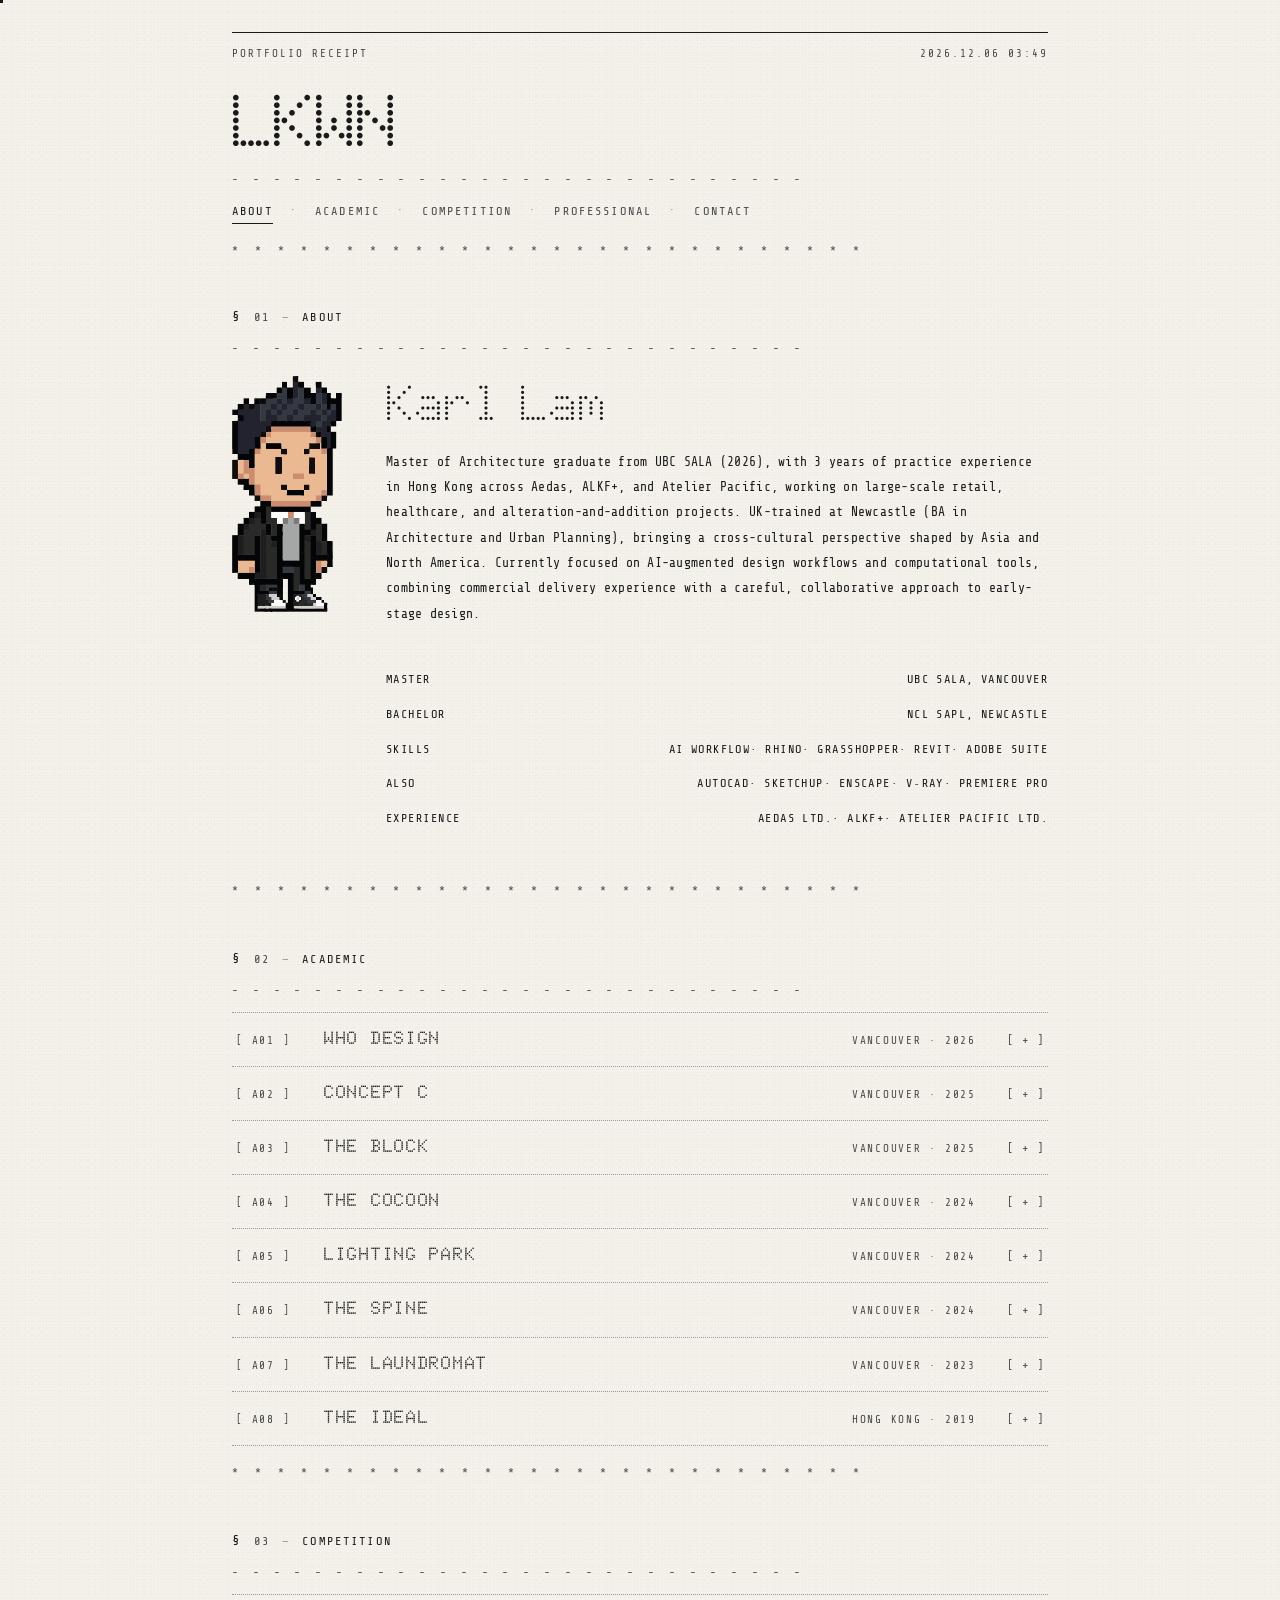
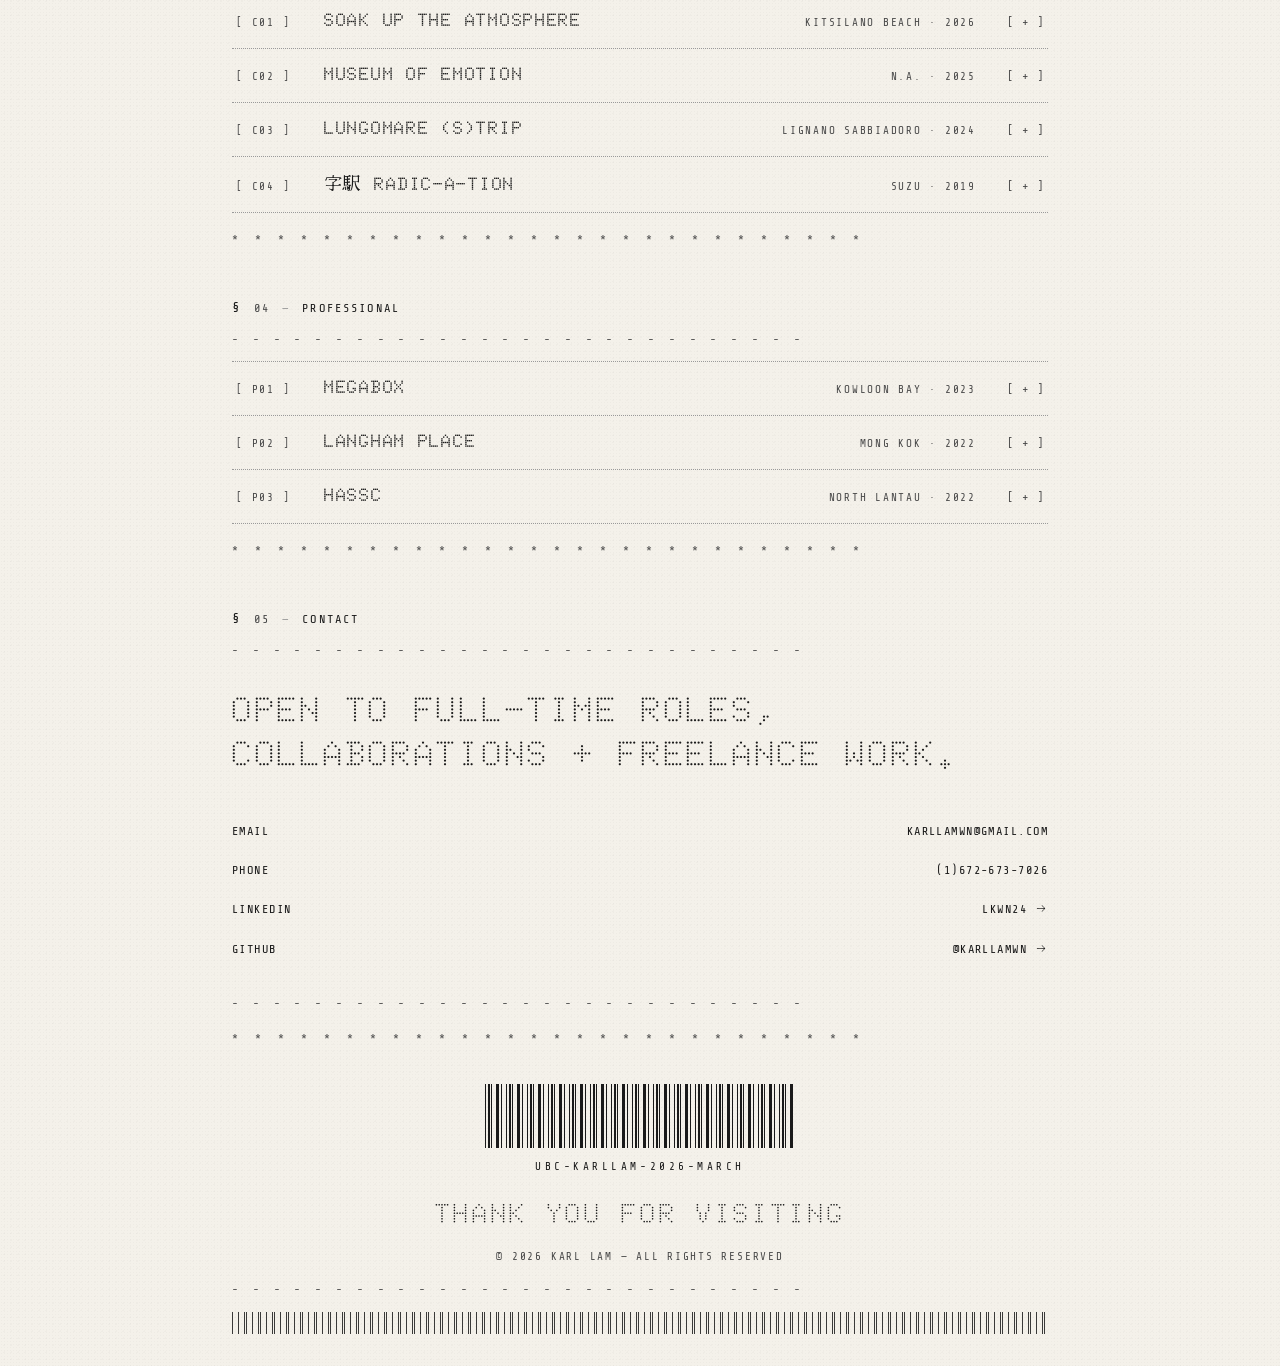
==== commit a818d623: "Updates" ====
--- a/index.html
+++ b/index.html
@@ -1 +1 @@
-<!doctype html><html lang="en"><head><meta charset="utf-8"/><link rel="icon" href="/favicon.ico"/><meta name="viewport" content="width=device-width,initial-scale=1"/><meta name="theme-color" content="#000000"/><meta name="author" content="John Doe"><link rel="preconnect" href="https://fonts.googleapis.com"><link rel="preconnect" href="https://fonts.gstatic.com" crossorigin><link href="https://fonts.googleapis.com/css2?family=Doto:ROND,wght@0..100,100..900&family=Hina+Mincho&family=IBM+Plex+Mono:ital,wght@0,300;0,400;0,500;0,600;1,300;1,400&display=swap" rel="stylesheet"><script defer="defer" src="/static/js/main.d32adb0b.js"></script><link href="/static/css/main.9ed64ffe.css" rel="stylesheet"></head><body><noscript>You need to enable JavaScript to run this app.</noscript><div id="root"></div></body></html>+<!doctype html><html lang="en"><head><meta charset="utf-8"/><link rel="icon" href="/favicon.ico"/><meta name="viewport" content="width=device-width,initial-scale=1"/><meta name="theme-color" content="#000000"/><meta name="author" content="John Doe"><link rel="preconnect" href="https://fonts.googleapis.com"><link rel="preconnect" href="https://fonts.gstatic.com" crossorigin><link href="https://fonts.googleapis.com/css2?family=Doto:ROND,wght@0..100,100..900&family=Hina+Mincho&family=Share+Tech+Mono&family=VT323&display=swap" rel="stylesheet"><script defer="defer" src="/static/js/main.d32adb0b.js"></script><link href="/static/css/main.899ba10e.css" rel="stylesheet"></head><body><noscript>You need to enable JavaScript to run this app.</noscript><div id="root"></div></body></html>
--- a/static/css/main.899ba10e.css
+++ b/static/css/main.899ba10e.css
@@ -0,0 +1,6 @@
+@charset "UTF-8";/*!
+ * Bootstrap  v5.2.3 (https://getbootstrap.com/)
+ * Copyright 2011-2022 The Bootstrap Authors
+ * Copyright 2011-2022 Twitter, Inc.
+ * Licensed under MIT (https://github.com/twbs/bootstrap/blob/main/LICENSE)
+ */:root{--bs-blue:#0d6efd;--bs-indigo:#6610f2;--bs-purple:#6f42c1;--bs-pink:#d63384;--bs-red:#dc3545;--bs-orange:#fd7e14;--bs-yellow:#ffc107;--bs-green:#198754;--bs-teal:#20c997;--bs-cyan:#0dcaf0;--bs-black:#000;--bs-white:#fff;--bs-gray:#6c757d;--bs-gray-dark:#343a40;--bs-gray-100:#f8f9fa;--bs-gray-200:#e9ecef;--bs-gray-300:#dee2e6;--bs-gray-400:#ced4da;--bs-gray-500:#adb5bd;--bs-gray-600:#6c757d;--bs-gray-700:#495057;--bs-gray-800:#343a40;--bs-gray-900:#212529;--bs-primary:#0d6efd;--bs-secondary:#6c757d;--bs-success:#198754;--bs-info:#0dcaf0;--bs-warning:#ffc107;--bs-danger:#dc3545;--bs-light:#f8f9fa;--bs-dark:#212529;--bs-primary-rgb:13,110,253;--bs-secondary-rgb:108,117,125;--bs-success-rgb:25,135,84;--bs-info-rgb:13,202,240;--bs-warning-rgb:255,193,7;--bs-danger-rgb:220,53,69;--bs-light-rgb:248,249,250;--bs-dark-rgb:33,37,41;--bs-white-rgb:255,255,255;--bs-black-rgb:0,0,0;--bs-body-color-rgb:33,37,41;--bs-body-bg-rgb:255,255,255;--bs-font-sans-serif:system-ui,-apple-system,"Segoe UI",Roboto,"Helvetica Neue","Noto Sans","Liberation Sans",Arial,sans-serif,"Apple Color Emoji","Segoe UI Emoji","Segoe UI Symbol","Noto Color Emoji";--bs-font-monospace:SFMono-Regular,Menlo,Monaco,Consolas,"Liberation Mono","Courier New",monospace;--bs-gradient:linear-gradient(180deg,hsla(0,0%,100%,.15),hsla(0,0%,100%,0));--bs-body-font-family:var(--bs-font-sans-serif);--bs-body-font-size:1rem;--bs-body-font-weight:400;--bs-body-line-height:1.5;--bs-body-color:#212529;--bs-body-bg:#fff;--bs-border-width:1px;--bs-border-style:solid;--bs-border-color:#dee2e6;--bs-border-color-translucent:rgba(0,0,0,.175);--bs-border-radius:0.375rem;--bs-border-radius-sm:0.25rem;--bs-border-radius-lg:0.5rem;--bs-border-radius-xl:1rem;--bs-border-radius-2xl:2rem;--bs-border-radius-pill:50rem;--bs-link-color:#0d6efd;--bs-link-hover-color:#0a58ca;--bs-code-color:#d63384;--bs-highlight-bg:#fff3cd}*,:after,:before{box-sizing:border-box}@media (prefers-reduced-motion:no-preference){:root{scroll-behavior:smooth}}body{-webkit-text-size-adjust:100%;-webkit-tap-highlight-color:transparent;background-color:#fff;background-color:var(--bs-body-bg);color:#212529;color:var(--bs-body-color);font-family:system-ui,-apple-system,Segoe UI,Roboto,Helvetica Neue,Noto Sans,Liberation Sans,Arial,sans-serif,Apple Color Emoji,Segoe UI Emoji,Segoe UI Symbol,Noto Color Emoji;font-family:var(--bs-body-font-family);font-size:1rem;font-size:var(--bs-body-font-size);font-weight:400;font-weight:var(--bs-body-font-weight);line-height:1.5;line-height:var(--bs-body-line-height);text-align:var(--bs-body-text-align)}hr{border:0;border-top:1px solid;color:inherit;margin:1rem 0;opacity:.25}.h1,.h2,.h3,.h4,.h5,.h6,h1,h2,h3,h4,h5,h6{font-weight:500;line-height:1.2;margin-bottom:.5rem;margin-top:0}.h1,h1{font-size:calc(1.375rem + 1.5vw)}@media (min-width:1200px){.h1,h1{font-size:2.5rem}}.h2,h2{font-size:calc(1.325rem + .9vw)}@media (min-width:1200px){.h2,h2{font-size:2rem}}.h3,h3{font-size:calc(1.3rem + .6vw)}@media (min-width:1200px){.h3,h3{font-size:1.75rem}}.h4,h4{font-size:calc(1.275rem + .3vw)}@media (min-width:1200px){.h4,h4{font-size:1.5rem}}.h5,h5{font-size:1.25rem}.h6,h6{font-size:1rem}p{margin-bottom:1rem;margin-top:0}abbr[title]{cursor:help;-webkit-text-decoration:underline dotted;text-decoration:underline dotted;-webkit-text-decoration-skip-ink:none;text-decoration-skip-ink:none}address{font-style:normal;line-height:inherit;margin-bottom:1rem}ol,ul{padding-left:2rem}dl,ol,ul{margin-bottom:1rem;margin-top:0}ol ol,ol ul,ul ol,ul ul{margin-bottom:0}dt{font-weight:700}dd{margin-bottom:.5rem;margin-left:0}blockquote{margin:0 0 1rem}b,strong{font-weight:bolder}.small,small{font-size:.875em}.mark,mark{background-color:#fff3cd;background-color:var(--bs-highlight-bg);padding:.1875em}sub,sup{font-size:.75em;line-height:0;position:relative;vertical-align:initial}sub{bottom:-.25em}sup{top:-.5em}a{color:#0d6efd;color:var(--bs-link-color);text-decoration:underline}a:hover{color:#0a58ca;color:var(--bs-link-hover-color)}a:not([href]):not([class]),a:not([href]):not([class]):hover{color:inherit;text-decoration:none}code,kbd,pre,samp{font-family:SFMono-Regular,Menlo,Monaco,Consolas,Liberation Mono,Courier New,monospace;font-family:var(--bs-font-monospace);font-size:1em}pre{display:block;font-size:.875em;margin-bottom:1rem;margin-top:0;overflow:auto}pre code{color:inherit;font-size:inherit;word-break:normal}code{word-wrap:break-word;color:#d63384;color:var(--bs-code-color);font-size:.875em}a>code{color:inherit}kbd{background-color:#212529;background-color:var(--bs-body-color);border-radius:.25rem;color:#fff;color:var(--bs-body-bg);font-size:.875em;padding:.1875rem .375rem}kbd kbd{font-size:1em;padding:0}figure{margin:0 0 1rem}img,svg{vertical-align:middle}table{border-collapse:collapse;caption-side:bottom}caption{color:#6c757d;padding-bottom:.5rem;padding-top:.5rem;text-align:left}th{text-align:inherit;text-align:-webkit-match-parent}tbody,td,tfoot,th,thead,tr{border:0 solid;border-color:inherit}label{display:inline-block}button{border-radius:0}button:focus:not(:focus-visible){outline:0}button,input,optgroup,select,textarea{font-family:inherit;font-size:inherit;line-height:inherit;margin:0}button,select{text-transform:none}[role=button]{cursor:pointer}select{word-wrap:normal}select:disabled{opacity:1}[list]:not([type=date]):not([type=datetime-local]):not([type=month]):not([type=week]):not([type=time])::-webkit-calendar-picker-indicator{display:none!important}[type=button],[type=reset],[type=submit],button{-webkit-appearance:button}[type=button]:not(:disabled),[type=reset]:not(:disabled),[type=submit]:not(:disabled),button:not(:disabled){cursor:pointer}::-moz-focus-inner{border-style:none;padding:0}textarea{resize:vertical}fieldset{border:0;margin:0;min-width:0;padding:0}legend{float:left;font-size:calc(1.275rem + .3vw);line-height:inherit;margin-bottom:.5rem;padding:0;width:100%}@media (min-width:1200px){legend{font-size:1.5rem}}legend+*{clear:left}::-webkit-datetime-edit-day-field,::-webkit-datetime-edit-fields-wrapper,::-webkit-datetime-edit-hour-field,::-webkit-datetime-edit-minute,::-webkit-datetime-edit-month-field,::-webkit-datetime-edit-text,::-webkit-datetime-edit-year-field{padding:0}::-webkit-inner-spin-button{height:auto}[type=search]{-webkit-appearance:textfield;outline-offset:-2px}::-webkit-search-decoration{-webkit-appearance:none}::-webkit-color-swatch-wrapper{padding:0}::-webkit-file-upload-button{-webkit-appearance:button;font:inherit}::file-selector-button{-webkit-appearance:button;font:inherit}output{display:inline-block}iframe{border:0}summary{cursor:pointer;display:list-item}progress{vertical-align:initial}[hidden]{display:none!important}.lead{font-size:1.25rem;font-weight:300}.display-1{font-size:calc(1.625rem + 4.5vw);font-weight:300;line-height:1.2}@media (min-width:1200px){.display-1{font-size:5rem}}.display-2{font-size:calc(1.575rem + 3.9vw);font-weight:300;line-height:1.2}@media (min-width:1200px){.display-2{font-size:4.5rem}}.display-3{font-size:calc(1.525rem + 3.3vw);font-weight:300;line-height:1.2}@media (min-width:1200px){.display-3{font-size:4rem}}.display-4{font-size:calc(1.475rem + 2.7vw);font-weight:300;line-height:1.2}@media (min-width:1200px){.display-4{font-size:3.5rem}}.display-5{font-size:calc(1.425rem + 2.1vw);font-weight:300;line-height:1.2}@media (min-width:1200px){.display-5{font-size:3rem}}.display-6{font-size:calc(1.375rem + 1.5vw);font-weight:300;line-height:1.2}@media (min-width:1200px){.display-6{font-size:2.5rem}}.list-inline,.list-unstyled{list-style:none;padding-left:0}.list-inline-item{display:inline-block}.list-inline-item:not(:last-child){margin-right:.5rem}.initialism{font-size:.875em;text-transform:uppercase}.blockquote{font-size:1.25rem;margin-bottom:1rem}.blockquote>:last-child{margin-bottom:0}.blockquote-footer{color:#6c757d;font-size:.875em;margin-bottom:1rem;margin-top:-1rem}.blockquote-footer:before{content:"— "}.img-fluid,.img-thumbnail{height:auto;max-width:100%}.img-thumbnail{background-color:#fff;border:1px solid #dee2e6;border:1px solid var(--bs-border-color);border-radius:.375rem;padding:.25rem}.figure{display:inline-block}.figure-img{line-height:1;margin-bottom:.5rem}.figure-caption{color:#6c757d;font-size:.875em}.container,.container-fluid,.container-lg,.container-md,.container-sm,.container-xl,.container-xxl{--bs-gutter-x:1.5rem;--bs-gutter-y:0;margin-left:auto;margin-right:auto;padding-left:calc(var(--bs-gutter-x)*.5);padding-right:calc(var(--bs-gutter-x)*.5);width:100%}@media (min-width:576px){.container,.container-sm{max-width:540px}}@media (min-width:768px){.container,.container-md,.container-sm{max-width:720px}}@media (min-width:992px){.container,.container-lg,.container-md,.container-sm{max-width:960px}}@media (min-width:1200px){.container,.container-lg,.container-md,.container-sm,.container-xl{max-width:1140px}}@media (min-width:1400px){.container,.container-lg,.container-md,.container-sm,.container-xl,.container-xxl{max-width:1320px}}.row{--bs-gutter-x:1.5rem;--bs-gutter-y:0;display:flex;flex-wrap:wrap;margin-left:calc(var(--bs-gutter-x)*-.5);margin-right:calc(var(--bs-gutter-x)*-.5);margin-top:calc(var(--bs-gutter-y)*-1)}.row>*{flex-shrink:0;margin-top:var(--bs-gutter-y);max-width:100%;padding-left:calc(var(--bs-gutter-x)*.5);padding-right:calc(var(--bs-gutter-x)*.5);width:100%}.col{flex:1 0}.row-cols-auto>*{flex:0 0 auto;width:auto}.row-cols-1>*{flex:0 0 auto;width:100%}.row-cols-2>*{flex:0 0 auto;width:50%}.row-cols-3>*{flex:0 0 auto;width:33.3333333333%}.row-cols-4>*{flex:0 0 auto;width:25%}.row-cols-5>*{flex:0 0 auto;width:20%}.row-cols-6>*{flex:0 0 auto;width:16.6666666667%}.col-auto{flex:0 0 auto;width:auto}.col-1{flex:0 0 auto;width:8.33333333%}.col-2{flex:0 0 auto;width:16.66666667%}.col-3{flex:0 0 auto;width:25%}.col-4{flex:0 0 auto;width:33.33333333%}.col-5{flex:0 0 auto;width:41.66666667%}.col-6{flex:0 0 auto;width:50%}.col-7{flex:0 0 auto;width:58.33333333%}.col-8{flex:0 0 auto;width:66.66666667%}.col-9{flex:0 0 auto;width:75%}.col-10{flex:0 0 auto;width:83.33333333%}.col-11{flex:0 0 auto;width:91.66666667%}.col-12{flex:0 0 auto;width:100%}.offset-1{margin-left:8.33333333%}.offset-2{margin-left:16.66666667%}.offset-3{margin-left:25%}.offset-4{margin-left:33.33333333%}.offset-5{margin-left:41.66666667%}.offset-6{margin-left:50%}.offset-7{margin-left:58.33333333%}.offset-8{margin-left:66.66666667%}.offset-9{margin-left:75%}.offset-10{margin-left:83.33333333%}.offset-11{margin-left:91.66666667%}.g-0,.gx-0{--bs-gutter-x:0}.g-0,.gy-0{--bs-gutter-y:0}.g-1,.gx-1{--bs-gutter-x:0.25rem}.g-1,.gy-1{--bs-gutter-y:0.25rem}.g-2,.gx-2{--bs-gutter-x:0.5rem}.g-2,.gy-2{--bs-gutter-y:0.5rem}.g-3,.gx-3{--bs-gutter-x:1rem}.g-3,.gy-3{--bs-gutter-y:1rem}.g-4,.gx-4{--bs-gutter-x:1.5rem}.g-4,.gy-4{--bs-gutter-y:1.5rem}.g-5,.gx-5{--bs-gutter-x:3rem}.g-5,.gy-5{--bs-gutter-y:3rem}@media (min-width:576px){.col-sm{flex:1 0}.row-cols-sm-auto>*{flex:0 0 auto;width:auto}.row-cols-sm-1>*{flex:0 0 auto;width:100%}.row-cols-sm-2>*{flex:0 0 auto;width:50%}.row-cols-sm-3>*{flex:0 0 auto;width:33.3333333333%}.row-cols-sm-4>*{flex:0 0 auto;width:25%}.row-cols-sm-5>*{flex:0 0 auto;width:20%}.row-cols-sm-6>*{flex:0 0 auto;width:16.6666666667%}.col-sm-auto{flex:0 0 auto;width:auto}.col-sm-1{flex:0 0 auto;width:8.33333333%}.col-sm-2{flex:0 0 auto;width:16.66666667%}.col-sm-3{flex:0 0 auto;width:25%}.col-sm-4{flex:0 0 auto;width:33.33333333%}.col-sm-5{flex:0 0 auto;width:41.66666667%}.col-sm-6{flex:0 0 auto;width:50%}.col-sm-7{flex:0 0 auto;width:58.33333333%}.col-sm-8{flex:0 0 auto;width:66.66666667%}.col-sm-9{flex:0 0 auto;width:75%}.col-sm-10{flex:0 0 auto;width:83.33333333%}.col-sm-11{flex:0 0 auto;width:91.66666667%}.col-sm-12{flex:0 0 auto;width:100%}.offset-sm-0{margin-left:0}.offset-sm-1{margin-left:8.33333333%}.offset-sm-2{margin-left:16.66666667%}.offset-sm-3{margin-left:25%}.offset-sm-4{margin-left:33.33333333%}.offset-sm-5{margin-left:41.66666667%}.offset-sm-6{margin-left:50%}.offset-sm-7{margin-left:58.33333333%}.offset-sm-8{margin-left:66.66666667%}.offset-sm-9{margin-left:75%}.offset-sm-10{margin-left:83.33333333%}.offset-sm-11{margin-left:91.66666667%}.g-sm-0,.gx-sm-0{--bs-gutter-x:0}.g-sm-0,.gy-sm-0{--bs-gutter-y:0}.g-sm-1,.gx-sm-1{--bs-gutter-x:0.25rem}.g-sm-1,.gy-sm-1{--bs-gutter-y:0.25rem}.g-sm-2,.gx-sm-2{--bs-gutter-x:0.5rem}.g-sm-2,.gy-sm-2{--bs-gutter-y:0.5rem}.g-sm-3,.gx-sm-3{--bs-gutter-x:1rem}.g-sm-3,.gy-sm-3{--bs-gutter-y:1rem}.g-sm-4,.gx-sm-4{--bs-gutter-x:1.5rem}.g-sm-4,.gy-sm-4{--bs-gutter-y:1.5rem}.g-sm-5,.gx-sm-5{--bs-gutter-x:3rem}.g-sm-5,.gy-sm-5{--bs-gutter-y:3rem}}@media (min-width:768px){.col-md{flex:1 0}.row-cols-md-auto>*{flex:0 0 auto;width:auto}.row-cols-md-1>*{flex:0 0 auto;width:100%}.row-cols-md-2>*{flex:0 0 auto;width:50%}.row-cols-md-3>*{flex:0 0 auto;width:33.3333333333%}.row-cols-md-4>*{flex:0 0 auto;width:25%}.row-cols-md-5>*{flex:0 0 auto;width:20%}.row-cols-md-6>*{flex:0 0 auto;width:16.6666666667%}.col-md-auto{flex:0 0 auto;width:auto}.col-md-1{flex:0 0 auto;width:8.33333333%}.col-md-2{flex:0 0 auto;width:16.66666667%}.col-md-3{flex:0 0 auto;width:25%}.col-md-4{flex:0 0 auto;width:33.33333333%}.col-md-5{flex:0 0 auto;width:41.66666667%}.col-md-6{flex:0 0 auto;width:50%}.col-md-7{flex:0 0 auto;width:58.33333333%}.col-md-8{flex:0 0 auto;width:66.66666667%}.col-md-9{flex:0 0 auto;width:75%}.col-md-10{flex:0 0 auto;width:83.33333333%}.col-md-11{flex:0 0 auto;width:91.66666667%}.col-md-12{flex:0 0 auto;width:100%}.offset-md-0{margin-left:0}.offset-md-1{margin-left:8.33333333%}.offset-md-2{margin-left:16.66666667%}.offset-md-3{margin-left:25%}.offset-md-4{margin-left:33.33333333%}.offset-md-5{margin-left:41.66666667%}.offset-md-6{margin-left:50%}.offset-md-7{margin-left:58.33333333%}.offset-md-8{margin-left:66.66666667%}.offset-md-9{margin-left:75%}.offset-md-10{margin-left:83.33333333%}.offset-md-11{margin-left:91.66666667%}.g-md-0,.gx-md-0{--bs-gutter-x:0}.g-md-0,.gy-md-0{--bs-gutter-y:0}.g-md-1,.gx-md-1{--bs-gutter-x:0.25rem}.g-md-1,.gy-md-1{--bs-gutter-y:0.25rem}.g-md-2,.gx-md-2{--bs-gutter-x:0.5rem}.g-md-2,.gy-md-2{--bs-gutter-y:0.5rem}.g-md-3,.gx-md-3{--bs-gutter-x:1rem}.g-md-3,.gy-md-3{--bs-gutter-y:1rem}.g-md-4,.gx-md-4{--bs-gutter-x:1.5rem}.g-md-4,.gy-md-4{--bs-gutter-y:1.5rem}.g-md-5,.gx-md-5{--bs-gutter-x:3rem}.g-md-5,.gy-md-5{--bs-gutter-y:3rem}}@media (min-width:992px){.col-lg{flex:1 0}.row-cols-lg-auto>*{flex:0 0 auto;width:auto}.row-cols-lg-1>*{flex:0 0 auto;width:100%}.row-cols-lg-2>*{flex:0 0 auto;width:50%}.row-cols-lg-3>*{flex:0 0 auto;width:33.3333333333%}.row-cols-lg-4>*{flex:0 0 auto;width:25%}.row-cols-lg-5>*{flex:0 0 auto;width:20%}.row-cols-lg-6>*{flex:0 0 auto;width:16.6666666667%}.col-lg-auto{flex:0 0 auto;width:auto}.col-lg-1{flex:0 0 auto;width:8.33333333%}.col-lg-2{flex:0 0 auto;width:16.66666667%}.col-lg-3{flex:0 0 auto;width:25%}.col-lg-4{flex:0 0 auto;width:33.33333333%}.col-lg-5{flex:0 0 auto;width:41.66666667%}.col-lg-6{flex:0 0 auto;width:50%}.col-lg-7{flex:0 0 auto;width:58.33333333%}.col-lg-8{flex:0 0 auto;width:66.66666667%}.col-lg-9{flex:0 0 auto;width:75%}.col-lg-10{flex:0 0 auto;width:83.33333333%}.col-lg-11{flex:0 0 auto;width:91.66666667%}.col-lg-12{flex:0 0 auto;width:100%}.offset-lg-0{margin-left:0}.offset-lg-1{margin-left:8.33333333%}.offset-lg-2{margin-left:16.66666667%}.offset-lg-3{margin-left:25%}.offset-lg-4{margin-left:33.33333333%}.offset-lg-5{margin-left:41.66666667%}.offset-lg-6{margin-left:50%}.offset-lg-7{margin-left:58.33333333%}.offset-lg-8{margin-left:66.66666667%}.offset-lg-9{margin-left:75%}.offset-lg-10{margin-left:83.33333333%}.offset-lg-11{margin-left:91.66666667%}.g-lg-0,.gx-lg-0{--bs-gutter-x:0}.g-lg-0,.gy-lg-0{--bs-gutter-y:0}.g-lg-1,.gx-lg-1{--bs-gutter-x:0.25rem}.g-lg-1,.gy-lg-1{--bs-gutter-y:0.25rem}.g-lg-2,.gx-lg-2{--bs-gutter-x:0.5rem}.g-lg-2,.gy-lg-2{--bs-gutter-y:0.5rem}.g-lg-3,.gx-lg-3{--bs-gutter-x:1rem}.g-lg-3,.gy-lg-3{--bs-gutter-y:1rem}.g-lg-4,.gx-lg-4{--bs-gutter-x:1.5rem}.g-lg-4,.gy-lg-4{--bs-gutter-y:1.5rem}.g-lg-5,.gx-lg-5{--bs-gutter-x:3rem}.g-lg-5,.gy-lg-5{--bs-gutter-y:3rem}}@media (min-width:1200px){.col-xl{flex:1 0}.row-cols-xl-auto>*{flex:0 0 auto;width:auto}.row-cols-xl-1>*{flex:0 0 auto;width:100%}.row-cols-xl-2>*{flex:0 0 auto;width:50%}.row-cols-xl-3>*{flex:0 0 auto;width:33.3333333333%}.row-cols-xl-4>*{flex:0 0 auto;width:25%}.row-cols-xl-5>*{flex:0 0 auto;width:20%}.row-cols-xl-6>*{flex:0 0 auto;width:16.6666666667%}.col-xl-auto{flex:0 0 auto;width:auto}.col-xl-1{flex:0 0 auto;width:8.33333333%}.col-xl-2{flex:0 0 auto;width:16.66666667%}.col-xl-3{flex:0 0 auto;width:25%}.col-xl-4{flex:0 0 auto;width:33.33333333%}.col-xl-5{flex:0 0 auto;width:41.66666667%}.col-xl-6{flex:0 0 auto;width:50%}.col-xl-7{flex:0 0 auto;width:58.33333333%}.col-xl-8{flex:0 0 auto;width:66.66666667%}.col-xl-9{flex:0 0 auto;width:75%}.col-xl-10{flex:0 0 auto;width:83.33333333%}.col-xl-11{flex:0 0 auto;width:91.66666667%}.col-xl-12{flex:0 0 auto;width:100%}.offset-xl-0{margin-left:0}.offset-xl-1{margin-left:8.33333333%}.offset-xl-2{margin-left:16.66666667%}.offset-xl-3{margin-left:25%}.offset-xl-4{margin-left:33.33333333%}.offset-xl-5{margin-left:41.66666667%}.offset-xl-6{margin-left:50%}.offset-xl-7{margin-left:58.33333333%}.offset-xl-8{margin-left:66.66666667%}.offset-xl-9{margin-left:75%}.offset-xl-10{margin-left:83.33333333%}.offset-xl-11{margin-left:91.66666667%}.g-xl-0,.gx-xl-0{--bs-gutter-x:0}.g-xl-0,.gy-xl-0{--bs-gutter-y:0}.g-xl-1,.gx-xl-1{--bs-gutter-x:0.25rem}.g-xl-1,.gy-xl-1{--bs-gutter-y:0.25rem}.g-xl-2,.gx-xl-2{--bs-gutter-x:0.5rem}.g-xl-2,.gy-xl-2{--bs-gutter-y:0.5rem}.g-xl-3,.gx-xl-3{--bs-gutter-x:1rem}.g-xl-3,.gy-xl-3{--bs-gutter-y:1rem}.g-xl-4,.gx-xl-4{--bs-gutter-x:1.5rem}.g-xl-4,.gy-xl-4{--bs-gutter-y:1.5rem}.g-xl-5,.gx-xl-5{--bs-gutter-x:3rem}.g-xl-5,.gy-xl-5{--bs-gutter-y:3rem}}@media (min-width:1400px){.col-xxl{flex:1 0}.row-cols-xxl-auto>*{flex:0 0 auto;width:auto}.row-cols-xxl-1>*{flex:0 0 auto;width:100%}.row-cols-xxl-2>*{flex:0 0 auto;width:50%}.row-cols-xxl-3>*{flex:0 0 auto;width:33.3333333333%}.row-cols-xxl-4>*{flex:0 0 auto;width:25%}.row-cols-xxl-5>*{flex:0 0 auto;width:20%}.row-cols-xxl-6>*{flex:0 0 auto;width:16.6666666667%}.col-xxl-auto{flex:0 0 auto;width:auto}.col-xxl-1{flex:0 0 auto;width:8.33333333%}.col-xxl-2{flex:0 0 auto;width:16.66666667%}.col-xxl-3{flex:0 0 auto;width:25%}.col-xxl-4{flex:0 0 auto;width:33.33333333%}.col-xxl-5{flex:0 0 auto;width:41.66666667%}.col-xxl-6{flex:0 0 auto;width:50%}.col-xxl-7{flex:0 0 auto;width:58.33333333%}.col-xxl-8{flex:0 0 auto;width:66.66666667%}.col-xxl-9{flex:0 0 auto;width:75%}.col-xxl-10{flex:0 0 auto;width:83.33333333%}.col-xxl-11{flex:0 0 auto;width:91.66666667%}.col-xxl-12{flex:0 0 auto;width:100%}.offset-xxl-0{margin-left:0}.offset-xxl-1{margin-left:8.33333333%}.offset-xxl-2{margin-left:16.66666667%}.offset-xxl-3{margin-left:25%}.offset-xxl-4{margin-left:33.33333333%}.offset-xxl-5{margin-left:41.66666667%}.offset-xxl-6{margin-left:50%}.offset-xxl-7{margin-left:58.33333333%}.offset-xxl-8{margin-left:66.66666667%}.offset-xxl-9{margin-left:75%}.offset-xxl-10{margin-left:83.33333333%}.offset-xxl-11{margin-left:91.66666667%}.g-xxl-0,.gx-xxl-0{--bs-gutter-x:0}.g-xxl-0,.gy-xxl-0{--bs-gutter-y:0}.g-xxl-1,.gx-xxl-1{--bs-gutter-x:0.25rem}.g-xxl-1,.gy-xxl-1{--bs-gutter-y:0.25rem}.g-xxl-2,.gx-xxl-2{--bs-gutter-x:0.5rem}.g-xxl-2,.gy-xxl-2{--bs-gutter-y:0.5rem}.g-xxl-3,.gx-xxl-3{--bs-gutter-x:1rem}.g-xxl-3,.gy-xxl-3{--bs-gutter-y:1rem}.g-xxl-4,.gx-xxl-4{--bs-gutter-x:1.5rem}.g-xxl-4,.gy-xxl-4{--bs-gutter-y:1.5rem}.g-xxl-5,.gx-xxl-5{--bs-gutter-x:3rem}.g-xxl-5,.gy-xxl-5{--bs-gutter-y:3rem}}.table{--bs-table-color:var(--bs-body-color);--bs-table-bg:transparent;--bs-table-border-color:var(--bs-border-color);--bs-table-accent-bg:transparent;--bs-table-striped-color:var(--bs-body-color);--bs-table-striped-bg:rgba(0,0,0,.05);--bs-table-active-color:var(--bs-body-color);--bs-table-active-bg:rgba(0,0,0,.1);--bs-table-hover-color:var(--bs-body-color);--bs-table-hover-bg:rgba(0,0,0,.075);border-color:var(--bs-table-border-color);color:var(--bs-table-color);margin-bottom:1rem;vertical-align:top;width:100%}.table>:not(caption)>*>*{background-color:var(--bs-table-bg);border-bottom-width:1px;box-shadow:inset 0 0 0 9999px var(--bs-table-accent-bg);padding:.5rem}.table>tbody{vertical-align:inherit}.table>thead{vertical-align:bottom}.table-group-divider{border-top:2px solid}.caption-top{caption-side:top}.table-sm>:not(caption)>*>*{padding:.25rem}.table-bordered>:not(caption)>*{border-width:1px 0}.table-bordered>:not(caption)>*>*{border-width:0 1px}.table-borderless>:not(caption)>*>*{border-bottom-width:0}.table-borderless>:not(:first-child){border-top-width:0}.table-striped-columns>:not(caption)>tr>:nth-child(2n),.table-striped>tbody>tr:nth-of-type(odd)>*{--bs-table-accent-bg:var(--bs-table-striped-bg);color:var(--bs-table-striped-color)}.table-active{--bs-table-accent-bg:var(--bs-table-active-bg);color:var(--bs-table-active-color)}.table-hover>tbody>tr:hover>*{--bs-table-accent-bg:var(--bs-table-hover-bg);color:var(--bs-table-hover-color)}.table-primary{--bs-table-color:#000;--bs-table-bg:#cfe2ff;--bs-table-border-color:#bacbe6;--bs-table-striped-bg:#c5d7f2;--bs-table-striped-color:#000;--bs-table-active-bg:#bacbe6;--bs-table-active-color:#000;--bs-table-hover-bg:#bfd1ec;--bs-table-hover-color:#000}.table-primary,.table-secondary{border-color:var(--bs-table-border-color);color:var(--bs-table-color)}.table-secondary{--bs-table-color:#000;--bs-table-bg:#e2e3e5;--bs-table-border-color:#cbccce;--bs-table-striped-bg:#d7d8da;--bs-table-striped-color:#000;--bs-table-active-bg:#cbccce;--bs-table-active-color:#000;--bs-table-hover-bg:#d1d2d4;--bs-table-hover-color:#000}.table-success{--bs-table-color:#000;--bs-table-bg:#d1e7dd;--bs-table-border-color:#bcd0c7;--bs-table-striped-bg:#c7dbd2;--bs-table-striped-color:#000;--bs-table-active-bg:#bcd0c7;--bs-table-active-color:#000;--bs-table-hover-bg:#c1d6cc;--bs-table-hover-color:#000}.table-info,.table-success{border-color:var(--bs-table-border-color);color:var(--bs-table-color)}.table-info{--bs-table-color:#000;--bs-table-bg:#cff4fc;--bs-table-border-color:#badce3;--bs-table-striped-bg:#c5e8ef;--bs-table-striped-color:#000;--bs-table-active-bg:#badce3;--bs-table-active-color:#000;--bs-table-hover-bg:#bfe2e9;--bs-table-hover-color:#000}.table-warning{--bs-table-color:#000;--bs-table-bg:#fff3cd;--bs-table-border-color:#e6dbb9;--bs-table-striped-bg:#f2e7c3;--bs-table-striped-color:#000;--bs-table-active-bg:#e6dbb9;--bs-table-active-color:#000;--bs-table-hover-bg:#ece1be;--bs-table-hover-color:#000}.table-danger,.table-warning{border-color:var(--bs-table-border-color);color:var(--bs-table-color)}.table-danger{--bs-table-color:#000;--bs-table-bg:#f8d7da;--bs-table-border-color:#dfc2c4;--bs-table-striped-bg:#eccccf;--bs-table-striped-color:#000;--bs-table-active-bg:#dfc2c4;--bs-table-active-color:#000;--bs-table-hover-bg:#e5c7ca;--bs-table-hover-color:#000}.table-light{--bs-table-color:#000;--bs-table-bg:#f8f9fa;--bs-table-border-color:#dfe0e1;--bs-table-striped-bg:#ecedee;--bs-table-striped-color:#000;--bs-table-active-bg:#dfe0e1;--bs-table-active-color:#000;--bs-table-hover-bg:#e5e6e7;--bs-table-hover-color:#000}.table-dark,.table-light{border-color:var(--bs-table-border-color);color:var(--bs-table-color)}.table-dark{--bs-table-color:#fff;--bs-table-bg:#212529;--bs-table-border-color:#373b3e;--bs-table-striped-bg:#2c3034;--bs-table-striped-color:#fff;--bs-table-active-bg:#373b3e;--bs-table-active-color:#fff;--bs-table-hover-bg:#323539;--bs-table-hover-color:#fff}.table-responsive{-webkit-overflow-scrolling:touch;overflow-x:auto}@media (max-width:575.98px){.table-responsive-sm{-webkit-overflow-scrolling:touch;overflow-x:auto}}@media (max-width:767.98px){.table-responsive-md{-webkit-overflow-scrolling:touch;overflow-x:auto}}@media (max-width:991.98px){.table-responsive-lg{-webkit-overflow-scrolling:touch;overflow-x:auto}}@media (max-width:1199.98px){.table-responsive-xl{-webkit-overflow-scrolling:touch;overflow-x:auto}}@media (max-width:1399.98px){.table-responsive-xxl{-webkit-overflow-scrolling:touch;overflow-x:auto}}.form-label{margin-bottom:.5rem}.col-form-label{font-size:inherit;line-height:1.5;margin-bottom:0;padding-bottom:calc(.375rem + 1px);padding-top:calc(.375rem + 1px)}.col-form-label-lg{font-size:1.25rem;padding-bottom:calc(.5rem + 1px);padding-top:calc(.5rem + 1px)}.col-form-label-sm{font-size:.875rem;padding-bottom:calc(.25rem + 1px);padding-top:calc(.25rem + 1px)}.form-text{color:#6c757d;font-size:.875em;margin-top:.25rem}.form-control{-webkit-appearance:none;appearance:none;background-clip:padding-box;background-color:#fff;border:1px solid #ced4da;border-radius:.375rem;color:#212529;display:block;font-size:1rem;font-weight:400;line-height:1.5;padding:.375rem .75rem;transition:border-color .15s ease-in-out,box-shadow .15s ease-in-out;width:100%}@media (prefers-reduced-motion:reduce){.form-control{transition:none}}.form-control[type=file]{overflow:hidden}.form-control[type=file]:not(:disabled):not([readonly]){cursor:pointer}.form-control:focus{background-color:#fff;border-color:#86b7fe;box-shadow:0 0 0 .25rem rgba(13,110,253,.25);color:#212529;outline:0}.form-control::-webkit-date-and-time-value{height:1.5em}.form-control::-webkit-input-placeholder{color:#6c757d;opacity:1}.form-control::placeholder{color:#6c757d;opacity:1}.form-control:disabled{background-color:#e9ecef;opacity:1}.form-control::-webkit-file-upload-button{-webkit-margin-end:.75rem;background-color:#e9ecef;border:0 solid;border-color:inherit;border-inline-end-width:1px;border-radius:0;color:#212529;margin:-.375rem -.75rem;margin-inline-end:.75rem;padding:.375rem .75rem;pointer-events:none;-webkit-transition:color .15s ease-in-out,background-color .15s ease-in-out,border-color .15s ease-in-out,box-shadow .15s ease-in-out;transition:color .15s ease-in-out,background-color .15s ease-in-out,border-color .15s ease-in-out,box-shadow .15s ease-in-out}.form-control::file-selector-button{-webkit-margin-end:.75rem;background-color:#e9ecef;border:0 solid;border-color:inherit;border-inline-end-width:1px;border-radius:0;color:#212529;margin:-.375rem -.75rem;margin-inline-end:.75rem;padding:.375rem .75rem;pointer-events:none;transition:color .15s ease-in-out,background-color .15s ease-in-out,border-color .15s ease-in-out,box-shadow .15s ease-in-out}@media (prefers-reduced-motion:reduce){.form-control::-webkit-file-upload-button{-webkit-transition:none;transition:none}.form-control::file-selector-button{transition:none}}.form-control:hover:not(:disabled):not([readonly])::-webkit-file-upload-button{background-color:#dde0e3}.form-control:hover:not(:disabled):not([readonly])::file-selector-button{background-color:#dde0e3}.form-control-plaintext{background-color:initial;border:solid transparent;border-width:1px 0;color:#212529;display:block;line-height:1.5;margin-bottom:0;padding:.375rem 0;width:100%}.form-control-plaintext:focus{outline:0}.form-control-plaintext.form-control-lg,.form-control-plaintext.form-control-sm{padding-left:0;padding-right:0}.form-control-sm{border-radius:.25rem;font-size:.875rem;min-height:calc(1.5em + .5rem + 2px);padding:.25rem .5rem}.form-control-sm::-webkit-file-upload-button{-webkit-margin-end:.5rem;margin:-.25rem -.5rem;margin-inline-end:.5rem;padding:.25rem .5rem}.form-control-sm::file-selector-button{-webkit-margin-end:.5rem;margin:-.25rem -.5rem;margin-inline-end:.5rem;padding:.25rem .5rem}.form-control-lg{border-radius:.5rem;font-size:1.25rem;min-height:calc(1.5em + 1rem + 2px);padding:.5rem 1rem}.form-control-lg::-webkit-file-upload-button{-webkit-margin-end:1rem;margin:-.5rem -1rem;margin-inline-end:1rem;padding:.5rem 1rem}.form-control-lg::file-selector-button{-webkit-margin-end:1rem;margin:-.5rem -1rem;margin-inline-end:1rem;padding:.5rem 1rem}textarea.form-control{min-height:calc(1.5em + .75rem + 2px)}textarea.form-control-sm{min-height:calc(1.5em + .5rem + 2px)}textarea.form-control-lg{min-height:calc(1.5em + 1rem + 2px)}.form-control-color{height:calc(1.5em + .75rem + 2px);padding:.375rem;width:3rem}.form-control-color:not(:disabled):not([readonly]){cursor:pointer}.form-control-color::-moz-color-swatch{border:0!important;border-radius:.375rem}.form-control-color::-webkit-color-swatch{border-radius:.375rem}.form-control-color.form-control-sm{height:calc(1.5em + .5rem + 2px)}.form-control-color.form-control-lg{height:calc(1.5em + 1rem + 2px)}.form-select{-moz-padding-start:calc(.75rem - 3px);-webkit-appearance:none;appearance:none;background-color:#fff;background-image:url("data:image/svg+xml;charset=utf-8,%3Csvg xmlns='http://www.w3.org/2000/svg' viewBox='0 0 16 16'%3E%3Cpath fill='none' stroke='%23343a40' stroke-linecap='round' stroke-linejoin='round' stroke-width='2' d='m2 5 6 6 6-6'/%3E%3C/svg%3E");background-position:right .75rem center;background-repeat:no-repeat;background-size:16px 12px;border:1px solid #ced4da;border-radius:.375rem;color:#212529;display:block;font-size:1rem;font-weight:400;line-height:1.5;padding:.375rem 2.25rem .375rem .75rem;transition:border-color .15s ease-in-out,box-shadow .15s ease-in-out;width:100%}@media (prefers-reduced-motion:reduce){.form-select{transition:none}}.form-select:focus{border-color:#86b7fe;box-shadow:0 0 0 .25rem rgba(13,110,253,.25);outline:0}.form-select[multiple],.form-select[size]:not([size="1"]){background-image:none;padding-right:.75rem}.form-select:disabled{background-color:#e9ecef}.form-select:-moz-focusring{color:transparent;text-shadow:0 0 0 #212529}.form-select-sm{border-radius:.25rem;font-size:.875rem;padding-bottom:.25rem;padding-left:.5rem;padding-top:.25rem}.form-select-lg{border-radius:.5rem;font-size:1.25rem;padding-bottom:.5rem;padding-left:1rem;padding-top:.5rem}.form-check{display:block;margin-bottom:.125rem;min-height:1.5rem;padding-left:1.5em}.form-check .form-check-input{float:left;margin-left:-1.5em}.form-check-reverse{padding-left:0;padding-right:1.5em;text-align:right}.form-check-reverse .form-check-input{float:right;margin-left:0;margin-right:-1.5em}.form-check-input{-webkit-appearance:none;appearance:none;background-color:#fff;background-position:50%;background-repeat:no-repeat;background-size:contain;border:1px solid rgba(0,0,0,.25);height:1em;margin-top:.25em;-webkit-print-color-adjust:exact;print-color-adjust:exact;vertical-align:top;width:1em}.form-check-input[type=checkbox]{border-radius:.25em}.form-check-input[type=radio]{border-radius:50%}.form-check-input:active{-webkit-filter:brightness(90%);filter:brightness(90%)}.form-check-input:focus{border-color:#86b7fe;box-shadow:0 0 0 .25rem rgba(13,110,253,.25);outline:0}.form-check-input:checked{background-color:#0d6efd;border-color:#0d6efd}.form-check-input:checked[type=checkbox]{background-image:url("data:image/svg+xml;charset=utf-8,%3Csvg xmlns='http://www.w3.org/2000/svg' viewBox='0 0 20 20'%3E%3Cpath fill='none' stroke='%23fff' stroke-linecap='round' stroke-linejoin='round' stroke-width='3' d='m6 10 3 3 6-6'/%3E%3C/svg%3E")}.form-check-input:checked[type=radio]{background-image:url("data:image/svg+xml;charset=utf-8,%3Csvg xmlns='http://www.w3.org/2000/svg' viewBox='-4 -4 8 8'%3E%3Ccircle r='2' fill='%23fff'/%3E%3C/svg%3E")}.form-check-input[type=checkbox]:indeterminate{background-color:#0d6efd;background-image:url("data:image/svg+xml;charset=utf-8,%3Csvg xmlns='http://www.w3.org/2000/svg' viewBox='0 0 20 20'%3E%3Cpath fill='none' stroke='%23fff' stroke-linecap='round' stroke-linejoin='round' stroke-width='3' d='M6 10h8'/%3E%3C/svg%3E");border-color:#0d6efd}.form-check-input:disabled{-webkit-filter:none;filter:none;opacity:.5;pointer-events:none}.form-check-input:disabled~.form-check-label,.form-check-input[disabled]~.form-check-label{cursor:default;opacity:.5}.form-switch{padding-left:2.5em}.form-switch .form-check-input{background-image:url("data:image/svg+xml;charset=utf-8,%3Csvg xmlns='http://www.w3.org/2000/svg' viewBox='-4 -4 8 8'%3E%3Ccircle r='3' fill='rgba(0, 0, 0, 0.25)'/%3E%3C/svg%3E");background-position:0;border-radius:2em;margin-left:-2.5em;transition:background-position .15s ease-in-out;width:2em}@media (prefers-reduced-motion:reduce){.form-switch .form-check-input{transition:none}}.form-switch .form-check-input:focus{background-image:url("data:image/svg+xml;charset=utf-8,%3Csvg xmlns='http://www.w3.org/2000/svg' viewBox='-4 -4 8 8'%3E%3Ccircle r='3' fill='%2386b7fe'/%3E%3C/svg%3E")}.form-switch .form-check-input:checked{background-image:url("data:image/svg+xml;charset=utf-8,%3Csvg xmlns='http://www.w3.org/2000/svg' viewBox='-4 -4 8 8'%3E%3Ccircle r='3' fill='%23fff'/%3E%3C/svg%3E");background-position:100%}.form-switch.form-check-reverse{padding-left:0;padding-right:2.5em}.form-switch.form-check-reverse .form-check-input{margin-left:0;margin-right:-2.5em}.form-check-inline{display:inline-block;margin-right:1rem}.btn-check{clip:rect(0,0,0,0);pointer-events:none;position:absolute}.btn-check:disabled+.btn,.btn-check[disabled]+.btn{-webkit-filter:none;filter:none;opacity:.65;pointer-events:none}.form-range{-webkit-appearance:none;appearance:none;background-color:initial;height:1.5rem;padding:0;width:100%}.form-range:focus{outline:0}.form-range:focus::-webkit-slider-thumb{box-shadow:0 0 0 1px #fff,0 0 0 .25rem rgba(13,110,253,.25)}.form-range:focus::-moz-range-thumb{box-shadow:0 0 0 1px #fff,0 0 0 .25rem rgba(13,110,253,.25)}.form-range::-moz-focus-outer{border:0}.form-range::-webkit-slider-thumb{-webkit-appearance:none;appearance:none;background-color:#0d6efd;border:0;border-radius:1rem;height:1rem;margin-top:-.25rem;-webkit-transition:background-color .15s ease-in-out,border-color .15s ease-in-out,box-shadow .15s ease-in-out;transition:background-color .15s ease-in-out,border-color .15s ease-in-out,box-shadow .15s ease-in-out;width:1rem}@media (prefers-reduced-motion:reduce){.form-range::-webkit-slider-thumb{-webkit-transition:none;transition:none}}.form-range::-webkit-slider-thumb:active{background-color:#b6d4fe}.form-range::-webkit-slider-runnable-track{background-color:#dee2e6;border-color:transparent;border-radius:1rem;color:transparent;cursor:pointer;height:.5rem;width:100%}.form-range::-moz-range-thumb{appearance:none;background-color:#0d6efd;border:0;border-radius:1rem;height:1rem;-moz-transition:background-color .15s ease-in-out,border-color .15s ease-in-out,box-shadow .15s ease-in-out;transition:background-color .15s ease-in-out,border-color .15s ease-in-out,box-shadow .15s ease-in-out;width:1rem}@media (prefers-reduced-motion:reduce){.form-range::-moz-range-thumb{-moz-transition:none;transition:none}}.form-range::-moz-range-thumb:active{background-color:#b6d4fe}.form-range::-moz-range-track{background-color:#dee2e6;border-color:transparent;border-radius:1rem;color:transparent;cursor:pointer;height:.5rem;width:100%}.form-range:disabled{pointer-events:none}.form-range:disabled::-webkit-slider-thumb{background-color:#adb5bd}.form-range:disabled::-moz-range-thumb{background-color:#adb5bd}.form-floating{position:relative}.form-floating>.form-control,.form-floating>.form-control-plaintext,.form-floating>.form-select{height:calc(3.5rem + 2px);line-height:1.25}.form-floating>label{border:1px solid transparent;height:100%;left:0;overflow:hidden;padding:1rem .75rem;pointer-events:none;position:absolute;text-align:start;text-overflow:ellipsis;top:0;-webkit-transform-origin:0 0;transform-origin:0 0;transition:opacity .1s ease-in-out,-webkit-transform .1s ease-in-out;transition:opacity .1s ease-in-out,transform .1s ease-in-out;transition:opacity .1s ease-in-out,transform .1s ease-in-out,-webkit-transform .1s ease-in-out;white-space:nowrap;width:100%}@media (prefers-reduced-motion:reduce){.form-floating>label{transition:none}}.form-floating>.form-control,.form-floating>.form-control-plaintext{padding:1rem .75rem}.form-floating>.form-control-plaintext::-webkit-input-placeholder,.form-floating>.form-control::-webkit-input-placeholder{color:transparent}.form-floating>.form-control-plaintext::placeholder,.form-floating>.form-control::placeholder{color:transparent}.form-floating>.form-control-plaintext:focus,.form-floating>.form-control-plaintext:not(:placeholder-shown),.form-floating>.form-control:focus,.form-floating>.form-control:not(:placeholder-shown){padding-bottom:.625rem;padding-top:1.625rem}.form-floating>.form-control-plaintext:-webkit-autofill,.form-floating>.form-control:-webkit-autofill{padding-bottom:.625rem;padding-top:1.625rem}.form-floating>.form-select{padding-bottom:.625rem;padding-top:1.625rem}.form-floating>.form-control-plaintext~label,.form-floating>.form-control:focus~label,.form-floating>.form-control:not(:placeholder-shown)~label,.form-floating>.form-select~label{opacity:.65;-webkit-transform:scale(.85) translateY(-.5rem) translateX(.15rem);transform:scale(.85) translateY(-.5rem) translateX(.15rem)}.form-floating>.form-control:-webkit-autofill~label{opacity:.65;-webkit-transform:scale(.85) translateY(-.5rem) translateX(.15rem);transform:scale(.85) translateY(-.5rem) translateX(.15rem)}.form-floating>.form-control-plaintext~label{border-width:1px 0}.input-group{align-items:stretch;display:flex;flex-wrap:wrap;position:relative;width:100%}.input-group>.form-control,.input-group>.form-floating,.input-group>.form-select{flex:1 1 auto;min-width:0;position:relative;width:1%}.input-group>.form-control:focus,.input-group>.form-floating:focus-within,.input-group>.form-select:focus{z-index:5}.input-group .btn{position:relative;z-index:2}.input-group .btn:focus{z-index:5}.input-group-text{align-items:center;background-color:#e9ecef;border:1px solid #ced4da;border-radius:.375rem;color:#212529;display:flex;font-size:1rem;font-weight:400;line-height:1.5;padding:.375rem .75rem;text-align:center;white-space:nowrap}.input-group-lg>.btn,.input-group-lg>.form-control,.input-group-lg>.form-select,.input-group-lg>.input-group-text{border-radius:.5rem;font-size:1.25rem;padding:.5rem 1rem}.input-group-sm>.btn,.input-group-sm>.form-control,.input-group-sm>.form-select,.input-group-sm>.input-group-text{border-radius:.25rem;font-size:.875rem;padding:.25rem .5rem}.input-group-lg>.form-select,.input-group-sm>.form-select{padding-right:3rem}.input-group.has-validation>.dropdown-toggle:nth-last-child(n+4),.input-group.has-validation>.form-floating:nth-last-child(n+3)>.form-control,.input-group.has-validation>.form-floating:nth-last-child(n+3)>.form-select,.input-group.has-validation>:nth-last-child(n+3):not(.dropdown-toggle):not(.dropdown-menu):not(.form-floating),.input-group:not(.has-validation)>.dropdown-toggle:nth-last-child(n+3),.input-group:not(.has-validation)>.form-floating:not(:last-child)>.form-control,.input-group:not(.has-validation)>.form-floating:not(:last-child)>.form-select,.input-group:not(.has-validation)>:not(:last-child):not(.dropdown-toggle):not(.dropdown-menu):not(.form-floating){border-bottom-right-radius:0;border-top-right-radius:0}.input-group>:not(:first-child):not(.dropdown-menu):not(.valid-tooltip):not(.valid-feedback):not(.invalid-tooltip):not(.invalid-feedback){border-bottom-left-radius:0;border-top-left-radius:0;margin-left:-1px}.input-group>.form-floating:not(:first-child)>.form-control,.input-group>.form-floating:not(:first-child)>.form-select{border-bottom-left-radius:0;border-top-left-radius:0}.valid-feedback{color:#198754;display:none;font-size:.875em;margin-top:.25rem;width:100%}.valid-tooltip{background-color:rgba(25,135,84,.9);border-radius:.375rem;color:#fff;display:none;font-size:.875rem;margin-top:.1rem;max-width:100%;padding:.25rem .5rem;position:absolute;top:100%;z-index:5}.is-valid~.valid-feedback,.is-valid~.valid-tooltip,.was-validated :valid~.valid-feedback,.was-validated :valid~.valid-tooltip{display:block}.form-control.is-valid,.was-validated .form-control:valid{background-image:url("data:image/svg+xml;charset=utf-8,%3Csvg xmlns='http://www.w3.org/2000/svg' viewBox='0 0 8 8'%3E%3Cpath fill='%23198754' d='M2.3 6.73.6 4.53c-.4-1.04.46-1.4 1.1-.8l1.1 1.4 3.4-3.8c.6-.63 1.6-.27 1.2.7l-4 4.6c-.43.5-.8.4-1.1.1z'/%3E%3C/svg%3E");background-position:right calc(.375em + .1875rem) center;background-repeat:no-repeat;background-size:calc(.75em + .375rem) calc(.75em + .375rem);border-color:#198754;padding-right:calc(1.5em + .75rem)}.form-control.is-valid:focus,.was-validated .form-control:valid:focus{border-color:#198754;box-shadow:0 0 0 .25rem rgba(25,135,84,.25)}.was-validated textarea.form-control:valid,textarea.form-control.is-valid{background-position:top calc(.375em + .1875rem) right calc(.375em + .1875rem);padding-right:calc(1.5em + .75rem)}.form-select.is-valid,.was-validated .form-select:valid{border-color:#198754}.form-select.is-valid:not([multiple]):not([size]),.form-select.is-valid:not([multiple])[size="1"],.was-validated .form-select:valid:not([multiple]):not([size]),.was-validated .form-select:valid:not([multiple])[size="1"]{background-image:url("data:image/svg+xml;charset=utf-8,%3Csvg xmlns='http://www.w3.org/2000/svg' viewBox='0 0 16 16'%3E%3Cpath fill='none' stroke='%23343a40' stroke-linecap='round' stroke-linejoin='round' stroke-width='2' d='m2 5 6 6 6-6'/%3E%3C/svg%3E"),url("data:image/svg+xml;charset=utf-8,%3Csvg xmlns='http://www.w3.org/2000/svg' viewBox='0 0 8 8'%3E%3Cpath fill='%23198754' d='M2.3 6.73.6 4.53c-.4-1.04.46-1.4 1.1-.8l1.1 1.4 3.4-3.8c.6-.63 1.6-.27 1.2.7l-4 4.6c-.43.5-.8.4-1.1.1z'/%3E%3C/svg%3E");background-position:right .75rem center,center right 2.25rem;background-size:16px 12px,calc(.75em + .375rem) calc(.75em + .375rem);padding-right:4.125rem}.form-select.is-valid:focus,.was-validated .form-select:valid:focus{border-color:#198754;box-shadow:0 0 0 .25rem rgba(25,135,84,.25)}.form-control-color.is-valid,.was-validated .form-control-color:valid{width:calc(3.75rem + 1.5em)}.form-check-input.is-valid,.was-validated .form-check-input:valid{border-color:#198754}.form-check-input.is-valid:checked,.was-validated .form-check-input:valid:checked{background-color:#198754}.form-check-input.is-valid:focus,.was-validated .form-check-input:valid:focus{box-shadow:0 0 0 .25rem rgba(25,135,84,.25)}.form-check-input.is-valid~.form-check-label,.was-validated .form-check-input:valid~.form-check-label{color:#198754}.form-check-inline .form-check-input~.valid-feedback{margin-left:.5em}.input-group>.form-control:not(:focus).is-valid,.input-group>.form-floating:not(:focus-within).is-valid,.input-group>.form-select:not(:focus).is-valid,.was-validated .input-group>.form-control:not(:focus):valid,.was-validated .input-group>.form-floating:not(:focus-within):valid,.was-validated .input-group>.form-select:not(:focus):valid{z-index:3}.invalid-feedback{color:#dc3545;display:none;font-size:.875em;margin-top:.25rem;width:100%}.invalid-tooltip{background-color:rgba(220,53,69,.9);border-radius:.375rem;color:#fff;display:none;font-size:.875rem;margin-top:.1rem;max-width:100%;padding:.25rem .5rem;position:absolute;top:100%;z-index:5}.is-invalid~.invalid-feedback,.is-invalid~.invalid-tooltip,.was-validated :invalid~.invalid-feedback,.was-validated :invalid~.invalid-tooltip{display:block}.form-control.is-invalid,.was-validated .form-control:invalid{background-image:url("data:image/svg+xml;charset=utf-8,%3Csvg xmlns='http://www.w3.org/2000/svg' width='12' height='12' fill='none' stroke='%23dc3545'%3E%3Ccircle cx='6' cy='6' r='4.5'/%3E%3Cpath stroke-linejoin='round' d='M5.8 3.6h.4L6 6.5z'/%3E%3Ccircle cx='6' cy='8.2' r='.6' fill='%23dc3545' stroke='none'/%3E%3C/svg%3E");background-position:right calc(.375em + .1875rem) center;background-repeat:no-repeat;background-size:calc(.75em + .375rem) calc(.75em + .375rem);border-color:#dc3545;padding-right:calc(1.5em + .75rem)}.form-control.is-invalid:focus,.was-validated .form-control:invalid:focus{border-color:#dc3545;box-shadow:0 0 0 .25rem rgba(220,53,69,.25)}.was-validated textarea.form-control:invalid,textarea.form-control.is-invalid{background-position:top calc(.375em + .1875rem) right calc(.375em + .1875rem);padding-right:calc(1.5em + .75rem)}.form-select.is-invalid,.was-validated .form-select:invalid{border-color:#dc3545}.form-select.is-invalid:not([multiple]):not([size]),.form-select.is-invalid:not([multiple])[size="1"],.was-validated .form-select:invalid:not([multiple]):not([size]),.was-validated .form-select:invalid:not([multiple])[size="1"]{background-image:url("data:image/svg+xml;charset=utf-8,%3Csvg xmlns='http://www.w3.org/2000/svg' viewBox='0 0 16 16'%3E%3Cpath fill='none' stroke='%23343a40' stroke-linecap='round' stroke-linejoin='round' stroke-width='2' d='m2 5 6 6 6-6'/%3E%3C/svg%3E"),url("data:image/svg+xml;charset=utf-8,%3Csvg xmlns='http://www.w3.org/2000/svg' width='12' height='12' fill='none' stroke='%23dc3545'%3E%3Ccircle cx='6' cy='6' r='4.5'/%3E%3Cpath stroke-linejoin='round' d='M5.8 3.6h.4L6 6.5z'/%3E%3Ccircle cx='6' cy='8.2' r='.6' fill='%23dc3545' stroke='none'/%3E%3C/svg%3E");background-position:right .75rem center,center right 2.25rem;background-size:16px 12px,calc(.75em + .375rem) calc(.75em + .375rem);padding-right:4.125rem}.form-select.is-invalid:focus,.was-validated .form-select:invalid:focus{border-color:#dc3545;box-shadow:0 0 0 .25rem rgba(220,53,69,.25)}.form-control-color.is-invalid,.was-validated .form-control-color:invalid{width:calc(3.75rem + 1.5em)}.form-check-input.is-invalid,.was-validated .form-check-input:invalid{border-color:#dc3545}.form-check-input.is-invalid:checked,.was-validated .form-check-input:invalid:checked{background-color:#dc3545}.form-check-input.is-invalid:focus,.was-validated .form-check-input:invalid:focus{box-shadow:0 0 0 .25rem rgba(220,53,69,.25)}.form-check-input.is-invalid~.form-check-label,.was-validated .form-check-input:invalid~.form-check-label{color:#dc3545}.form-check-inline .form-check-input~.invalid-feedback{margin-left:.5em}.input-group>.form-control:not(:focus).is-invalid,.input-group>.form-floating:not(:focus-within).is-invalid,.input-group>.form-select:not(:focus).is-invalid,.was-validated .input-group>.form-control:not(:focus):invalid,.was-validated .input-group>.form-floating:not(:focus-within):invalid,.was-validated .input-group>.form-select:not(:focus):invalid{z-index:4}.btn{--bs-btn-padding-x:0.75rem;--bs-btn-padding-y:0.375rem;--bs-btn-font-family: ;--bs-btn-font-size:1rem;--bs-btn-font-weight:400;--bs-btn-line-height:1.5;--bs-btn-color:#212529;--bs-btn-bg:transparent;--bs-btn-border-width:1px;--bs-btn-border-color:transparent;--bs-btn-border-radius:0.375rem;--bs-btn-hover-border-color:transparent;--bs-btn-box-shadow:inset 0 1px 0 hsla(0,0%,100%,.15),0 1px 1px rgba(0,0,0,.075);--bs-btn-disabled-opacity:0.65;--bs-btn-focus-box-shadow:0 0 0 0.25rem rgba(var(--bs-btn-focus-shadow-rgb),.5);background-color:var(--bs-btn-bg);border:var(--bs-btn-border-width) solid var(--bs-btn-border-color);border-radius:var(--bs-btn-border-radius);color:var(--bs-btn-color);cursor:pointer;display:inline-block;font-family:var(--bs-btn-font-family);font-size:var(--bs-btn-font-size);font-weight:var(--bs-btn-font-weight);line-height:var(--bs-btn-line-height);padding:var(--bs-btn-padding-y) var(--bs-btn-padding-x);text-align:center;text-decoration:none;transition:color .15s ease-in-out,background-color .15s ease-in-out,border-color .15s ease-in-out,box-shadow .15s ease-in-out;-webkit-user-select:none;user-select:none;vertical-align:middle}@media (prefers-reduced-motion:reduce){.btn{transition:none}}.btn:hover{background-color:var(--bs-btn-hover-bg);border-color:var(--bs-btn-hover-border-color);color:var(--bs-btn-hover-color)}.btn-check+.btn:hover{background-color:var(--bs-btn-bg);border-color:var(--bs-btn-border-color);color:var(--bs-btn-color)}.btn:focus-visible{background-color:var(--bs-btn-hover-bg);border-color:var(--bs-btn-hover-border-color);box-shadow:var(--bs-btn-focus-box-shadow);color:var(--bs-btn-hover-color);outline:0}.btn-check:focus-visible+.btn{border-color:var(--bs-btn-hover-border-color);box-shadow:var(--bs-btn-focus-box-shadow);outline:0}.btn-check:checked+.btn,.btn.active,.btn.show,.btn:first-child:active,:not(.btn-check)+.btn:active{background-color:var(--bs-btn-active-bg);border-color:var(--bs-btn-active-border-color);color:var(--bs-btn-active-color)}.btn-check:checked+.btn:focus-visible,.btn.active:focus-visible,.btn.show:focus-visible,.btn:first-child:active:focus-visible,:not(.btn-check)+.btn:active:focus-visible{box-shadow:var(--bs-btn-focus-box-shadow)}.btn.disabled,.btn:disabled,fieldset:disabled .btn{background-color:var(--bs-btn-disabled-bg);border-color:var(--bs-btn-disabled-border-color);color:var(--bs-btn-disabled-color);opacity:var(--bs-btn-disabled-opacity);pointer-events:none}.btn-primary{--bs-btn-color:#fff;--bs-btn-bg:#0d6efd;--bs-btn-border-color:#0d6efd;--bs-btn-hover-color:#fff;--bs-btn-hover-bg:#0b5ed7;--bs-btn-hover-border-color:#0a58ca;--bs-btn-focus-shadow-rgb:49,132,253;--bs-btn-active-color:#fff;--bs-btn-active-bg:#0a58ca;--bs-btn-active-border-color:#0a53be;--bs-btn-active-shadow:inset 0 3px 5px rgba(0,0,0,.125);--bs-btn-disabled-color:#fff;--bs-btn-disabled-bg:#0d6efd;--bs-btn-disabled-border-color:#0d6efd}.btn-secondary{--bs-btn-color:#fff;--bs-btn-bg:#6c757d;--bs-btn-border-color:#6c757d;--bs-btn-hover-color:#fff;--bs-btn-hover-bg:#5c636a;--bs-btn-hover-border-color:#565e64;--bs-btn-focus-shadow-rgb:130,138,145;--bs-btn-active-color:#fff;--bs-btn-active-bg:#565e64;--bs-btn-active-border-color:#51585e;--bs-btn-active-shadow:inset 0 3px 5px rgba(0,0,0,.125);--bs-btn-disabled-color:#fff;--bs-btn-disabled-bg:#6c757d;--bs-btn-disabled-border-color:#6c757d}.btn-success{--bs-btn-color:#fff;--bs-btn-bg:#198754;--bs-btn-border-color:#198754;--bs-btn-hover-color:#fff;--bs-btn-hover-bg:#157347;--bs-btn-hover-border-color:#146c43;--bs-btn-focus-shadow-rgb:60,153,110;--bs-btn-active-color:#fff;--bs-btn-active-bg:#146c43;--bs-btn-active-border-color:#13653f;--bs-btn-active-shadow:inset 0 3px 5px rgba(0,0,0,.125);--bs-btn-disabled-color:#fff;--bs-btn-disabled-bg:#198754;--bs-btn-disabled-border-color:#198754}.btn-info{--bs-btn-color:#000;--bs-btn-bg:#0dcaf0;--bs-btn-border-color:#0dcaf0;--bs-btn-hover-color:#000;--bs-btn-hover-bg:#31d2f2;--bs-btn-hover-border-color:#25cff2;--bs-btn-focus-shadow-rgb:11,172,204;--bs-btn-active-color:#000;--bs-btn-active-bg:#3dd5f3;--bs-btn-active-border-color:#25cff2;--bs-btn-active-shadow:inset 0 3px 5px rgba(0,0,0,.125);--bs-btn-disabled-color:#000;--bs-btn-disabled-bg:#0dcaf0;--bs-btn-disabled-border-color:#0dcaf0}.btn-warning{--bs-btn-color:#000;--bs-btn-bg:#ffc107;--bs-btn-border-color:#ffc107;--bs-btn-hover-color:#000;--bs-btn-hover-bg:#ffca2c;--bs-btn-hover-border-color:#ffc720;--bs-btn-focus-shadow-rgb:217,164,6;--bs-btn-active-color:#000;--bs-btn-active-bg:#ffcd39;--bs-btn-active-border-color:#ffc720;--bs-btn-active-shadow:inset 0 3px 5px rgba(0,0,0,.125);--bs-btn-disabled-color:#000;--bs-btn-disabled-bg:#ffc107;--bs-btn-disabled-border-color:#ffc107}.btn-danger{--bs-btn-color:#fff;--bs-btn-bg:#dc3545;--bs-btn-border-color:#dc3545;--bs-btn-hover-color:#fff;--bs-btn-hover-bg:#bb2d3b;--bs-btn-hover-border-color:#b02a37;--bs-btn-focus-shadow-rgb:225,83,97;--bs-btn-active-color:#fff;--bs-btn-active-bg:#b02a37;--bs-btn-active-border-color:#a52834;--bs-btn-active-shadow:inset 0 3px 5px rgba(0,0,0,.125);--bs-btn-disabled-color:#fff;--bs-btn-disabled-bg:#dc3545;--bs-btn-disabled-border-color:#dc3545}.btn-light{--bs-btn-color:#000;--bs-btn-bg:#f8f9fa;--bs-btn-border-color:#f8f9fa;--bs-btn-hover-color:#000;--bs-btn-hover-bg:#d3d4d5;--bs-btn-hover-border-color:#c6c7c8;--bs-btn-focus-shadow-rgb:211,212,213;--bs-btn-active-color:#000;--bs-btn-active-bg:#c6c7c8;--bs-btn-active-border-color:#babbbc;--bs-btn-active-shadow:inset 0 3px 5px rgba(0,0,0,.125);--bs-btn-disabled-color:#000;--bs-btn-disabled-bg:#f8f9fa;--bs-btn-disabled-border-color:#f8f9fa}.btn-dark{--bs-btn-color:#fff;--bs-btn-bg:#212529;--bs-btn-border-color:#212529;--bs-btn-hover-color:#fff;--bs-btn-hover-bg:#424649;--bs-btn-hover-border-color:#373b3e;--bs-btn-focus-shadow-rgb:66,70,73;--bs-btn-active-color:#fff;--bs-btn-active-bg:#4d5154;--bs-btn-active-border-color:#373b3e;--bs-btn-active-shadow:inset 0 3px 5px rgba(0,0,0,.125);--bs-btn-disabled-color:#fff;--bs-btn-disabled-bg:#212529;--bs-btn-disabled-border-color:#212529}.btn-outline-primary{--bs-btn-color:#0d6efd;--bs-btn-border-color:#0d6efd;--bs-btn-hover-color:#fff;--bs-btn-hover-bg:#0d6efd;--bs-btn-hover-border-color:#0d6efd;--bs-btn-focus-shadow-rgb:13,110,253;--bs-btn-active-color:#fff;--bs-btn-active-bg:#0d6efd;--bs-btn-active-border-color:#0d6efd;--bs-btn-active-shadow:inset 0 3px 5px rgba(0,0,0,.125);--bs-btn-disabled-color:#0d6efd;--bs-btn-disabled-bg:transparent;--bs-btn-disabled-border-color:#0d6efd;--bs-gradient:none}.btn-outline-secondary{--bs-btn-color:#6c757d;--bs-btn-border-color:#6c757d;--bs-btn-hover-color:#fff;--bs-btn-hover-bg:#6c757d;--bs-btn-hover-border-color:#6c757d;--bs-btn-focus-shadow-rgb:108,117,125;--bs-btn-active-color:#fff;--bs-btn-active-bg:#6c757d;--bs-btn-active-border-color:#6c757d;--bs-btn-active-shadow:inset 0 3px 5px rgba(0,0,0,.125);--bs-btn-disabled-color:#6c757d;--bs-btn-disabled-bg:transparent;--bs-btn-disabled-border-color:#6c757d;--bs-gradient:none}.btn-outline-success{--bs-btn-color:#198754;--bs-btn-border-color:#198754;--bs-btn-hover-color:#fff;--bs-btn-hover-bg:#198754;--bs-btn-hover-border-color:#198754;--bs-btn-focus-shadow-rgb:25,135,84;--bs-btn-active-color:#fff;--bs-btn-active-bg:#198754;--bs-btn-active-border-color:#198754;--bs-btn-active-shadow:inset 0 3px 5px rgba(0,0,0,.125);--bs-btn-disabled-color:#198754;--bs-btn-disabled-bg:transparent;--bs-btn-disabled-border-color:#198754;--bs-gradient:none}.btn-outline-info{--bs-btn-color:#0dcaf0;--bs-btn-border-color:#0dcaf0;--bs-btn-hover-color:#000;--bs-btn-hover-bg:#0dcaf0;--bs-btn-hover-border-color:#0dcaf0;--bs-btn-focus-shadow-rgb:13,202,240;--bs-btn-active-color:#000;--bs-btn-active-bg:#0dcaf0;--bs-btn-active-border-color:#0dcaf0;--bs-btn-active-shadow:inset 0 3px 5px rgba(0,0,0,.125);--bs-btn-disabled-color:#0dcaf0;--bs-btn-disabled-bg:transparent;--bs-btn-disabled-border-color:#0dcaf0;--bs-gradient:none}.btn-outline-warning{--bs-btn-color:#ffc107;--bs-btn-border-color:#ffc107;--bs-btn-hover-color:#000;--bs-btn-hover-bg:#ffc107;--bs-btn-hover-border-color:#ffc107;--bs-btn-focus-shadow-rgb:255,193,7;--bs-btn-active-color:#000;--bs-btn-active-bg:#ffc107;--bs-btn-active-border-color:#ffc107;--bs-btn-active-shadow:inset 0 3px 5px rgba(0,0,0,.125);--bs-btn-disabled-color:#ffc107;--bs-btn-disabled-bg:transparent;--bs-btn-disabled-border-color:#ffc107;--bs-gradient:none}.btn-outline-danger{--bs-btn-color:#dc3545;--bs-btn-border-color:#dc3545;--bs-btn-hover-color:#fff;--bs-btn-hover-bg:#dc3545;--bs-btn-hover-border-color:#dc3545;--bs-btn-focus-shadow-rgb:220,53,69;--bs-btn-active-color:#fff;--bs-btn-active-bg:#dc3545;--bs-btn-active-border-color:#dc3545;--bs-btn-active-shadow:inset 0 3px 5px rgba(0,0,0,.125);--bs-btn-disabled-color:#dc3545;--bs-btn-disabled-bg:transparent;--bs-btn-disabled-border-color:#dc3545;--bs-gradient:none}.btn-outline-light{--bs-btn-color:#f8f9fa;--bs-btn-border-color:#f8f9fa;--bs-btn-hover-color:#000;--bs-btn-hover-bg:#f8f9fa;--bs-btn-hover-border-color:#f8f9fa;--bs-btn-focus-shadow-rgb:248,249,250;--bs-btn-active-color:#000;--bs-btn-active-bg:#f8f9fa;--bs-btn-active-border-color:#f8f9fa;--bs-btn-active-shadow:inset 0 3px 5px rgba(0,0,0,.125);--bs-btn-disabled-color:#f8f9fa;--bs-btn-disabled-bg:transparent;--bs-btn-disabled-border-color:#f8f9fa;--bs-gradient:none}.btn-outline-dark{--bs-btn-color:#212529;--bs-btn-border-color:#212529;--bs-btn-hover-color:#fff;--bs-btn-hover-bg:#212529;--bs-btn-hover-border-color:#212529;--bs-btn-focus-shadow-rgb:33,37,41;--bs-btn-active-color:#fff;--bs-btn-active-bg:#212529;--bs-btn-active-border-color:#212529;--bs-btn-active-shadow:inset 0 3px 5px rgba(0,0,0,.125);--bs-btn-disabled-color:#212529;--bs-btn-disabled-bg:transparent;--bs-btn-disabled-border-color:#212529;--bs-gradient:none}.btn-link{--bs-btn-font-weight:400;--bs-btn-color:var(--bs-link-color);--bs-btn-bg:transparent;--bs-btn-border-color:transparent;--bs-btn-hover-color:var(--bs-link-hover-color);--bs-btn-hover-border-color:transparent;--bs-btn-active-color:var(--bs-link-hover-color);--bs-btn-active-border-color:transparent;--bs-btn-disabled-color:#6c757d;--bs-btn-disabled-border-color:transparent;--bs-btn-box-shadow:none;--bs-btn-focus-shadow-rgb:49,132,253;text-decoration:underline}.btn-link:focus-visible{color:var(--bs-btn-color)}.btn-link:hover{color:var(--bs-btn-hover-color)}.btn-group-lg>.btn,.btn-lg{--bs-btn-padding-y:0.5rem;--bs-btn-padding-x:1rem;--bs-btn-font-size:1.25rem;--bs-btn-border-radius:0.5rem}.btn-group-sm>.btn,.btn-sm{--bs-btn-padding-y:0.25rem;--bs-btn-padding-x:0.5rem;--bs-btn-font-size:0.875rem;--bs-btn-border-radius:0.25rem}.fade{transition:opacity .15s linear}@media (prefers-reduced-motion:reduce){.fade{transition:none}}.fade:not(.show){opacity:0}.collapse:not(.show){display:none}.collapsing{height:0;overflow:hidden;transition:height .35s ease}@media (prefers-reduced-motion:reduce){.collapsing{transition:none}}.collapsing.collapse-horizontal{height:auto;transition:width .35s ease;width:0}@media (prefers-reduced-motion:reduce){.collapsing.collapse-horizontal{transition:none}}.dropdown,.dropdown-center,.dropend,.dropstart,.dropup,.dropup-center{position:relative}.dropdown-toggle{white-space:nowrap}.dropdown-toggle:after{border-bottom:0;border-left:.3em solid transparent;border-right:.3em solid transparent;border-top:.3em solid;content:"";display:inline-block;margin-left:.255em;vertical-align:.255em}.dropdown-toggle:empty:after{margin-left:0}.dropdown-menu{--bs-dropdown-zindex:1000;--bs-dropdown-min-width:10rem;--bs-dropdown-padding-x:0;--bs-dropdown-padding-y:0.5rem;--bs-dropdown-spacer:0.125rem;--bs-dropdown-font-size:1rem;--bs-dropdown-color:#212529;--bs-dropdown-bg:#fff;--bs-dropdown-border-color:var(--bs-border-color-translucent);--bs-dropdown-border-radius:0.375rem;--bs-dropdown-border-width:1px;--bs-dropdown-inner-border-radius:calc(0.375rem - 1px);--bs-dropdown-divider-bg:var(--bs-border-color-translucent);--bs-dropdown-divider-margin-y:0.5rem;--bs-dropdown-box-shadow:0 0.5rem 1rem rgba(0,0,0,.15);--bs-dropdown-link-color:#212529;--bs-dropdown-link-hover-color:#1e2125;--bs-dropdown-link-hover-bg:#e9ecef;--bs-dropdown-link-active-color:#fff;--bs-dropdown-link-active-bg:#0d6efd;--bs-dropdown-link-disabled-color:#adb5bd;--bs-dropdown-item-padding-x:1rem;--bs-dropdown-item-padding-y:0.25rem;--bs-dropdown-header-color:#6c757d;--bs-dropdown-header-padding-x:1rem;--bs-dropdown-header-padding-y:0.5rem;background-clip:padding-box;background-color:var(--bs-dropdown-bg);border:var(--bs-dropdown-border-width) solid var(--bs-dropdown-border-color);border-radius:var(--bs-dropdown-border-radius);color:var(--bs-dropdown-color);display:none;font-size:var(--bs-dropdown-font-size);list-style:none;margin:0;min-width:var(--bs-dropdown-min-width);padding:var(--bs-dropdown-padding-y) var(--bs-dropdown-padding-x);position:absolute;text-align:left;z-index:var(--bs-dropdown-zindex)}.dropdown-menu[data-bs-popper]{left:0;margin-top:var(--bs-dropdown-spacer);top:100%}.dropdown-menu-start{--bs-position:start}.dropdown-menu-start[data-bs-popper]{left:0;right:auto}.dropdown-menu-end{--bs-position:end}.dropdown-menu-end[data-bs-popper]{left:auto;right:0}@media (min-width:576px){.dropdown-menu-sm-start{--bs-position:start}.dropdown-menu-sm-start[data-bs-popper]{left:0;right:auto}.dropdown-menu-sm-end{--bs-position:end}.dropdown-menu-sm-end[data-bs-popper]{left:auto;right:0}}@media (min-width:768px){.dropdown-menu-md-start{--bs-position:start}.dropdown-menu-md-start[data-bs-popper]{left:0;right:auto}.dropdown-menu-md-end{--bs-position:end}.dropdown-menu-md-end[data-bs-popper]{left:auto;right:0}}@media (min-width:992px){.dropdown-menu-lg-start{--bs-position:start}.dropdown-menu-lg-start[data-bs-popper]{left:0;right:auto}.dropdown-menu-lg-end{--bs-position:end}.dropdown-menu-lg-end[data-bs-popper]{left:auto;right:0}}@media (min-width:1200px){.dropdown-menu-xl-start{--bs-position:start}.dropdown-menu-xl-start[data-bs-popper]{left:0;right:auto}.dropdown-menu-xl-end{--bs-position:end}.dropdown-menu-xl-end[data-bs-popper]{left:auto;right:0}}@media (min-width:1400px){.dropdown-menu-xxl-start{--bs-position:start}.dropdown-menu-xxl-start[data-bs-popper]{left:0;right:auto}.dropdown-menu-xxl-end{--bs-position:end}.dropdown-menu-xxl-end[data-bs-popper]{left:auto;right:0}}.dropup .dropdown-menu[data-bs-popper]{bottom:100%;margin-bottom:var(--bs-dropdown-spacer);margin-top:0;top:auto}.dropup .dropdown-toggle:after{border-bottom:.3em solid;border-left:.3em solid transparent;border-right:.3em solid transparent;border-top:0;content:"";display:inline-block;margin-left:.255em;vertical-align:.255em}.dropup .dropdown-toggle:empty:after{margin-left:0}.dropend .dropdown-menu[data-bs-popper]{left:100%;margin-left:var(--bs-dropdown-spacer);margin-top:0;right:auto;top:0}.dropend .dropdown-toggle:after{border-bottom:.3em solid transparent;border-left:.3em solid;border-right:0;border-top:.3em solid transparent;content:"";display:inline-block;margin-left:.255em;vertical-align:.255em}.dropend .dropdown-toggle:empty:after{margin-left:0}.dropend .dropdown-toggle:after{vertical-align:0}.dropstart .dropdown-menu[data-bs-popper]{left:auto;margin-right:var(--bs-dropdown-spacer);margin-top:0;right:100%;top:0}.dropstart .dropdown-toggle:after{content:"";display:inline-block;display:none;margin-left:.255em;vertical-align:.255em}.dropstart .dropdown-toggle:before{border-bottom:.3em solid transparent;border-right:.3em solid;border-top:.3em solid transparent;content:"";display:inline-block;margin-right:.255em;vertical-align:.255em}.dropstart .dropdown-toggle:empty:after{margin-left:0}.dropstart .dropdown-toggle:before{vertical-align:0}.dropdown-divider{border-top:1px solid var(--bs-dropdown-divider-bg);height:0;margin:var(--bs-dropdown-divider-margin-y) 0;opacity:1;overflow:hidden}.dropdown-item{background-color:initial;border:0;clear:both;color:var(--bs-dropdown-link-color);display:block;font-weight:400;padding:var(--bs-dropdown-item-padding-y) var(--bs-dropdown-item-padding-x);text-align:inherit;text-decoration:none;white-space:nowrap;width:100%}.dropdown-item:focus,.dropdown-item:hover{background-color:var(--bs-dropdown-link-hover-bg);color:var(--bs-dropdown-link-hover-color)}.dropdown-item.active,.dropdown-item:active{background-color:var(--bs-dropdown-link-active-bg);color:var(--bs-dropdown-link-active-color);text-decoration:none}.dropdown-item.disabled,.dropdown-item:disabled{background-color:initial;color:var(--bs-dropdown-link-disabled-color);pointer-events:none}.dropdown-menu.show{display:block}.dropdown-header{color:var(--bs-dropdown-header-color);display:block;font-size:.875rem;margin-bottom:0;padding:var(--bs-dropdown-header-padding-y) var(--bs-dropdown-header-padding-x);white-space:nowrap}.dropdown-item-text{color:var(--bs-dropdown-link-color);display:block;padding:var(--bs-dropdown-item-padding-y) var(--bs-dropdown-item-padding-x)}.dropdown-menu-dark{--bs-dropdown-color:#dee2e6;--bs-dropdown-bg:#343a40;--bs-dropdown-border-color:var(--bs-border-color-translucent);--bs-dropdown-box-shadow: ;--bs-dropdown-link-color:#dee2e6;--bs-dropdown-link-hover-color:#fff;--bs-dropdown-divider-bg:var(--bs-border-color-translucent);--bs-dropdown-link-hover-bg:hsla(0,0%,100%,.15);--bs-dropdown-link-active-color:#fff;--bs-dropdown-link-active-bg:#0d6efd;--bs-dropdown-link-disabled-color:#adb5bd;--bs-dropdown-header-color:#adb5bd}.btn-group,.btn-group-vertical{display:inline-flex;position:relative;vertical-align:middle}.btn-group-vertical>.btn,.btn-group>.btn{flex:1 1 auto;position:relative}.btn-group-vertical>.btn-check:checked+.btn,.btn-group-vertical>.btn-check:focus+.btn,.btn-group-vertical>.btn.active,.btn-group-vertical>.btn:active,.btn-group-vertical>.btn:focus,.btn-group-vertical>.btn:hover,.btn-group>.btn-check:checked+.btn,.btn-group>.btn-check:focus+.btn,.btn-group>.btn.active,.btn-group>.btn:active,.btn-group>.btn:focus,.btn-group>.btn:hover{z-index:1}.btn-toolbar{display:flex;flex-wrap:wrap;justify-content:flex-start}.btn-toolbar .input-group{width:auto}.btn-group{border-radius:.375rem}.btn-group>.btn-group:not(:first-child),.btn-group>:not(.btn-check:first-child)+.btn{margin-left:-1px}.btn-group>.btn-group:not(:last-child)>.btn,.btn-group>.btn.dropdown-toggle-split:first-child,.btn-group>.btn:not(:last-child):not(.dropdown-toggle){border-bottom-right-radius:0;border-top-right-radius:0}.btn-group>.btn-group:not(:first-child)>.btn,.btn-group>.btn:nth-child(n+3),.btn-group>:not(.btn-check)+.btn{border-bottom-left-radius:0;border-top-left-radius:0}.dropdown-toggle-split{padding-left:.5625rem;padding-right:.5625rem}.dropdown-toggle-split:after,.dropend .dropdown-toggle-split:after,.dropup .dropdown-toggle-split:after{margin-left:0}.dropstart .dropdown-toggle-split:before{margin-right:0}.btn-group-sm>.btn+.dropdown-toggle-split,.btn-sm+.dropdown-toggle-split{padding-left:.375rem;padding-right:.375rem}.btn-group-lg>.btn+.dropdown-toggle-split,.btn-lg+.dropdown-toggle-split{padding-left:.75rem;padding-right:.75rem}.btn-group-vertical{align-items:flex-start;flex-direction:column;justify-content:center}.btn-group-vertical>.btn,.btn-group-vertical>.btn-group{width:100%}.btn-group-vertical>.btn-group:not(:first-child),.btn-group-vertical>.btn:not(:first-child){margin-top:-1px}.btn-group-vertical>.btn-group:not(:last-child)>.btn,.btn-group-vertical>.btn:not(:last-child):not(.dropdown-toggle){border-bottom-left-radius:0;border-bottom-right-radius:0}.btn-group-vertical>.btn-group:not(:first-child)>.btn,.btn-group-vertical>.btn~.btn{border-top-left-radius:0;border-top-right-radius:0}.nav{--bs-nav-link-padding-x:1rem;--bs-nav-link-padding-y:0.5rem;--bs-nav-link-font-weight: ;--bs-nav-link-color:var(--bs-link-color);--bs-nav-link-hover-color:var(--bs-link-hover-color);--bs-nav-link-disabled-color:#6c757d;display:flex;flex-wrap:wrap;list-style:none;margin-bottom:0;padding-left:0}.nav-link{color:var(--bs-nav-link-color);display:block;font-size:var(--bs-nav-link-font-size);font-weight:var(--bs-nav-link-font-weight);padding:var(--bs-nav-link-padding-y) var(--bs-nav-link-padding-x);text-decoration:none;transition:color .15s ease-in-out,background-color .15s ease-in-out,border-color .15s ease-in-out}@media (prefers-reduced-motion:reduce){.nav-link{transition:none}}.nav-link:focus,.nav-link:hover{color:var(--bs-nav-link-hover-color)}.nav-link.disabled{color:var(--bs-nav-link-disabled-color);cursor:default;pointer-events:none}.nav-tabs{--bs-nav-tabs-border-width:1px;--bs-nav-tabs-border-color:#dee2e6;--bs-nav-tabs-border-radius:0.375rem;--bs-nav-tabs-link-hover-border-color:#e9ecef #e9ecef #dee2e6;--bs-nav-tabs-link-active-color:#495057;--bs-nav-tabs-link-active-bg:#fff;--bs-nav-tabs-link-active-border-color:#dee2e6 #dee2e6 #fff;border-bottom:var(--bs-nav-tabs-border-width) solid var(--bs-nav-tabs-border-color)}.nav-tabs .nav-link{background:0 0;border:var(--bs-nav-tabs-border-width) solid transparent;border-top-left-radius:var(--bs-nav-tabs-border-radius);border-top-right-radius:var(--bs-nav-tabs-border-radius);margin-bottom:calc(var(--bs-nav-tabs-border-width)*-1)}.nav-tabs .nav-link:focus,.nav-tabs .nav-link:hover{border-color:var(--bs-nav-tabs-link-hover-border-color);isolation:isolate}.nav-tabs .nav-link.disabled,.nav-tabs .nav-link:disabled{background-color:initial;border-color:transparent;color:var(--bs-nav-link-disabled-color)}.nav-tabs .nav-item.show .nav-link,.nav-tabs .nav-link.active{background-color:var(--bs-nav-tabs-link-active-bg);border-color:var(--bs-nav-tabs-link-active-border-color);color:var(--bs-nav-tabs-link-active-color)}.nav-tabs .dropdown-menu{border-top-left-radius:0;border-top-right-radius:0;margin-top:calc(var(--bs-nav-tabs-border-width)*-1)}.nav-pills{--bs-nav-pills-border-radius:0.375rem;--bs-nav-pills-link-active-color:#fff;--bs-nav-pills-link-active-bg:#0d6efd}.nav-pills .nav-link{background:0 0;border:0;border-radius:var(--bs-nav-pills-border-radius)}.nav-pills .nav-link:disabled{background-color:initial;border-color:transparent;color:var(--bs-nav-link-disabled-color)}.nav-pills .nav-link.active,.nav-pills .show>.nav-link{background-color:var(--bs-nav-pills-link-active-bg);color:var(--bs-nav-pills-link-active-color)}.nav-fill .nav-item,.nav-fill>.nav-link{flex:1 1 auto;text-align:center}.nav-justified .nav-item,.nav-justified>.nav-link{flex-basis:0;flex-grow:1;text-align:center}.nav-fill .nav-item .nav-link,.nav-justified .nav-item .nav-link{width:100%}.tab-content>.tab-pane{display:none}.tab-content>.active{display:block}.navbar{--bs-navbar-padding-x:0;--bs-navbar-padding-y:0.5rem;--bs-navbar-color:rgba(0,0,0,.55);--bs-navbar-hover-color:rgba(0,0,0,.7);--bs-navbar-disabled-color:rgba(0,0,0,.3);--bs-navbar-active-color:rgba(0,0,0,.9);--bs-navbar-brand-padding-y:0.3125rem;--bs-navbar-brand-margin-end:1rem;--bs-navbar-brand-font-size:1.25rem;--bs-navbar-brand-color:rgba(0,0,0,.9);--bs-navbar-brand-hover-color:rgba(0,0,0,.9);--bs-navbar-nav-link-padding-x:0.5rem;--bs-navbar-toggler-padding-y:0.25rem;--bs-navbar-toggler-padding-x:0.75rem;--bs-navbar-toggler-font-size:1.25rem;--bs-navbar-toggler-icon-bg:url("data:image/svg+xml;charset=utf-8,%3Csvg xmlns='http://www.w3.org/2000/svg' viewBox='0 0 30 30'%3E%3Cpath stroke='rgba(0, 0, 0, 0.55)' stroke-linecap='round' stroke-miterlimit='10' stroke-width='2' d='M4 7h22M4 15h22M4 23h22'/%3E%3C/svg%3E");--bs-navbar-toggler-border-color:rgba(0,0,0,.1);--bs-navbar-toggler-border-radius:0.375rem;--bs-navbar-toggler-focus-width:0.25rem;--bs-navbar-toggler-transition:box-shadow 0.15s ease-in-out;align-items:center;display:flex;flex-wrap:wrap;justify-content:space-between;padding:var(--bs-navbar-padding-y) var(--bs-navbar-padding-x);position:relative}.navbar>.container,.navbar>.container-fluid,.navbar>.container-lg,.navbar>.container-md,.navbar>.container-sm,.navbar>.container-xl,.navbar>.container-xxl{align-items:center;display:flex;flex-wrap:inherit;justify-content:space-between}.navbar-brand{color:var(--bs-navbar-brand-color);font-size:var(--bs-navbar-brand-font-size);margin-right:var(--bs-navbar-brand-margin-end);padding-bottom:var(--bs-navbar-brand-padding-y);padding-top:var(--bs-navbar-brand-padding-y);text-decoration:none;white-space:nowrap}.navbar-brand:focus,.navbar-brand:hover{color:var(--bs-navbar-brand-hover-color)}.navbar-nav{--bs-nav-link-padding-x:0;--bs-nav-link-padding-y:0.5rem;--bs-nav-link-font-weight: ;--bs-nav-link-color:var(--bs-navbar-color);--bs-nav-link-hover-color:var(--bs-navbar-hover-color);--bs-nav-link-disabled-color:var(--bs-navbar-disabled-color);display:flex;flex-direction:column;list-style:none;margin-bottom:0;padding-left:0}.navbar-nav .nav-link.active,.navbar-nav .show>.nav-link{color:var(--bs-navbar-active-color)}.navbar-nav .dropdown-menu{position:static}.navbar-text{color:var(--bs-navbar-color);padding-bottom:.5rem;padding-top:.5rem}.navbar-text a,.navbar-text a:focus,.navbar-text a:hover{color:var(--bs-navbar-active-color)}.navbar-collapse{align-items:center;flex-basis:100%;flex-grow:1}.navbar-toggler{background-color:initial;border:var(--bs-border-width) solid var(--bs-navbar-toggler-border-color);border-radius:var(--bs-navbar-toggler-border-radius);color:var(--bs-navbar-color);font-size:var(--bs-navbar-toggler-font-size);line-height:1;padding:var(--bs-navbar-toggler-padding-y) var(--bs-navbar-toggler-padding-x);transition:var(--bs-navbar-toggler-transition)}@media (prefers-reduced-motion:reduce){.navbar-toggler{transition:none}}.navbar-toggler:hover{text-decoration:none}.navbar-toggler:focus{box-shadow:0 0 0 var(--bs-navbar-toggler-focus-width);outline:0;text-decoration:none}.navbar-toggler-icon{background-image:var(--bs-navbar-toggler-icon-bg);background-position:50%;background-repeat:no-repeat;background-size:100%;display:inline-block;height:1.5em;vertical-align:middle;width:1.5em}.navbar-nav-scroll{max-height:75vh;max-height:var(--bs-scroll-height,75vh);overflow-y:auto}@media (min-width:576px){.navbar-expand-sm{flex-wrap:nowrap;justify-content:flex-start}.navbar-expand-sm .navbar-nav{flex-direction:row}.navbar-expand-sm .navbar-nav .dropdown-menu{position:absolute}.navbar-expand-sm .navbar-nav .nav-link{padding-left:var(--bs-navbar-nav-link-padding-x);padding-right:var(--bs-navbar-nav-link-padding-x)}.navbar-expand-sm .navbar-nav-scroll{overflow:visible}.navbar-expand-sm .navbar-collapse{display:flex!important;flex-basis:auto}.navbar-expand-sm .navbar-toggler{display:none}.navbar-expand-sm .offcanvas{background-color:initial!important;border:0!important;flex-grow:1;height:auto!important;position:static;-webkit-transform:none!important;transform:none!important;transition:none;visibility:visible!important;width:auto!important;z-index:auto}.navbar-expand-sm .offcanvas .offcanvas-header{display:none}.navbar-expand-sm .offcanvas .offcanvas-body{display:flex;flex-grow:0;overflow-y:visible;padding:0}}@media (min-width:768px){.navbar-expand-md{flex-wrap:nowrap;justify-content:flex-start}.navbar-expand-md .navbar-nav{flex-direction:row}.navbar-expand-md .navbar-nav .dropdown-menu{position:absolute}.navbar-expand-md .navbar-nav .nav-link{padding-left:var(--bs-navbar-nav-link-padding-x);padding-right:var(--bs-navbar-nav-link-padding-x)}.navbar-expand-md .navbar-nav-scroll{overflow:visible}.navbar-expand-md .navbar-collapse{display:flex!important;flex-basis:auto}.navbar-expand-md .navbar-toggler{display:none}.navbar-expand-md .offcanvas{background-color:initial!important;border:0!important;flex-grow:1;height:auto!important;position:static;-webkit-transform:none!important;transform:none!important;transition:none;visibility:visible!important;width:auto!important;z-index:auto}.navbar-expand-md .offcanvas .offcanvas-header{display:none}.navbar-expand-md .offcanvas .offcanvas-body{display:flex;flex-grow:0;overflow-y:visible;padding:0}}@media (min-width:992px){.navbar-expand-lg{flex-wrap:nowrap;justify-content:flex-start}.navbar-expand-lg .navbar-nav{flex-direction:row}.navbar-expand-lg .navbar-nav .dropdown-menu{position:absolute}.navbar-expand-lg .navbar-nav .nav-link{padding-left:var(--bs-navbar-nav-link-padding-x);padding-right:var(--bs-navbar-nav-link-padding-x)}.navbar-expand-lg .navbar-nav-scroll{overflow:visible}.navbar-expand-lg .navbar-collapse{display:flex!important;flex-basis:auto}.navbar-expand-lg .navbar-toggler{display:none}.navbar-expand-lg .offcanvas{background-color:initial!important;border:0!important;flex-grow:1;height:auto!important;position:static;-webkit-transform:none!important;transform:none!important;transition:none;visibility:visible!important;width:auto!important;z-index:auto}.navbar-expand-lg .offcanvas .offcanvas-header{display:none}.navbar-expand-lg .offcanvas .offcanvas-body{display:flex;flex-grow:0;overflow-y:visible;padding:0}}@media (min-width:1200px){.navbar-expand-xl{flex-wrap:nowrap;justify-content:flex-start}.navbar-expand-xl .navbar-nav{flex-direction:row}.navbar-expand-xl .navbar-nav .dropdown-menu{position:absolute}.navbar-expand-xl .navbar-nav .nav-link{padding-left:var(--bs-navbar-nav-link-padding-x);padding-right:var(--bs-navbar-nav-link-padding-x)}.navbar-expand-xl .navbar-nav-scroll{overflow:visible}.navbar-expand-xl .navbar-collapse{display:flex!important;flex-basis:auto}.navbar-expand-xl .navbar-toggler{display:none}.navbar-expand-xl .offcanvas{background-color:initial!important;border:0!important;flex-grow:1;height:auto!important;position:static;-webkit-transform:none!important;transform:none!important;transition:none;visibility:visible!important;width:auto!important;z-index:auto}.navbar-expand-xl .offcanvas .offcanvas-header{display:none}.navbar-expand-xl .offcanvas .offcanvas-body{display:flex;flex-grow:0;overflow-y:visible;padding:0}}@media (min-width:1400px){.navbar-expand-xxl{flex-wrap:nowrap;justify-content:flex-start}.navbar-expand-xxl .navbar-nav{flex-direction:row}.navbar-expand-xxl .navbar-nav .dropdown-menu{position:absolute}.navbar-expand-xxl .navbar-nav .nav-link{padding-left:var(--bs-navbar-nav-link-padding-x);padding-right:var(--bs-navbar-nav-link-padding-x)}.navbar-expand-xxl .navbar-nav-scroll{overflow:visible}.navbar-expand-xxl .navbar-collapse{display:flex!important;flex-basis:auto}.navbar-expand-xxl .navbar-toggler{display:none}.navbar-expand-xxl .offcanvas{background-color:initial!important;border:0!important;flex-grow:1;height:auto!important;position:static;-webkit-transform:none!important;transform:none!important;transition:none;visibility:visible!important;width:auto!important;z-index:auto}.navbar-expand-xxl .offcanvas .offcanvas-header{display:none}.navbar-expand-xxl .offcanvas .offcanvas-body{display:flex;flex-grow:0;overflow-y:visible;padding:0}}.navbar-expand{flex-wrap:nowrap;justify-content:flex-start}.navbar-expand .navbar-nav{flex-direction:row}.navbar-expand .navbar-nav .dropdown-menu{position:absolute}.navbar-expand .navbar-nav .nav-link{padding-left:var(--bs-navbar-nav-link-padding-x);padding-right:var(--bs-navbar-nav-link-padding-x)}.navbar-expand .navbar-nav-scroll{overflow:visible}.navbar-expand .navbar-collapse{display:flex!important;flex-basis:auto}.navbar-expand .navbar-toggler{display:none}.navbar-expand .offcanvas{background-color:initial!important;border:0!important;flex-grow:1;height:auto!important;position:static;-webkit-transform:none!important;transform:none!important;transition:none;visibility:visible!important;width:auto!important;z-index:auto}.navbar-expand .offcanvas .offcanvas-header{display:none}.navbar-expand .offcanvas .offcanvas-body{display:flex;flex-grow:0;overflow-y:visible;padding:0}.navbar-dark{--bs-navbar-color:hsla(0,0%,100%,.55);--bs-navbar-hover-color:hsla(0,0%,100%,.75);--bs-navbar-disabled-color:hsla(0,0%,100%,.25);--bs-navbar-active-color:#fff;--bs-navbar-brand-color:#fff;--bs-navbar-brand-hover-color:#fff;--bs-navbar-toggler-border-color:hsla(0,0%,100%,.1);--bs-navbar-toggler-icon-bg:url("data:image/svg+xml;charset=utf-8,%3Csvg xmlns='http://www.w3.org/2000/svg' viewBox='0 0 30 30'%3E%3Cpath stroke='rgba(255, 255, 255, 0.55)' stroke-linecap='round' stroke-miterlimit='10' stroke-width='2' d='M4 7h22M4 15h22M4 23h22'/%3E%3C/svg%3E")}.card{--bs-card-spacer-y:1rem;--bs-card-spacer-x:1rem;--bs-card-title-spacer-y:0.5rem;--bs-card-border-width:1px;--bs-card-border-color:var(--bs-border-color-translucent);--bs-card-border-radius:0.375rem;--bs-card-box-shadow: ;--bs-card-inner-border-radius:calc(0.375rem - 1px);--bs-card-cap-padding-y:0.5rem;--bs-card-cap-padding-x:1rem;--bs-card-cap-bg:rgba(0,0,0,.03);--bs-card-cap-color: ;--bs-card-height: ;--bs-card-color: ;--bs-card-bg:#fff;--bs-card-img-overlay-padding:1rem;--bs-card-group-margin:0.75rem;word-wrap:break-word;background-clip:initial;background-color:var(--bs-card-bg);border:var(--bs-card-border-width) solid var(--bs-card-border-color);border-radius:var(--bs-card-border-radius);display:flex;flex-direction:column;height:var(--bs-card-height);min-width:0;position:relative}.card>hr{margin-left:0;margin-right:0}.card>.list-group{border-bottom:inherit;border-top:inherit}.card>.list-group:first-child{border-top-left-radius:var(--bs-card-inner-border-radius);border-top-right-radius:var(--bs-card-inner-border-radius);border-top-width:0}.card>.list-group:last-child{border-bottom-left-radius:var(--bs-card-inner-border-radius);border-bottom-right-radius:var(--bs-card-inner-border-radius);border-bottom-width:0}.card>.card-header+.list-group,.card>.list-group+.card-footer{border-top:0}.card-body{color:var(--bs-card-color);flex:1 1 auto;padding:var(--bs-card-spacer-y) var(--bs-card-spacer-x)}.card-title{margin-bottom:var(--bs-card-title-spacer-y)}.card-subtitle{margin-top:calc(var(--bs-card-title-spacer-y)*-.5)}.card-subtitle,.card-text:last-child{margin-bottom:0}.card-link+.card-link{margin-left:var(--bs-card-spacer-x)}.card-header{background-color:var(--bs-card-cap-bg);border-bottom:var(--bs-card-border-width) solid var(--bs-card-border-color);color:var(--bs-card-cap-color);margin-bottom:0;padding:var(--bs-card-cap-padding-y) var(--bs-card-cap-padding-x)}.card-header:first-child{border-radius:var(--bs-card-inner-border-radius) var(--bs-card-inner-border-radius) 0 0}.card-footer{background-color:var(--bs-card-cap-bg);border-top:var(--bs-card-border-width) solid var(--bs-card-border-color);color:var(--bs-card-cap-color);padding:var(--bs-card-cap-padding-y) var(--bs-card-cap-padding-x)}.card-footer:last-child{border-radius:0 0 var(--bs-card-inner-border-radius) var(--bs-card-inner-border-radius)}.card-header-tabs{border-bottom:0;margin-bottom:calc(var(--bs-card-cap-padding-y)*-1);margin-left:calc(var(--bs-card-cap-padding-x)*-.5);margin-right:calc(var(--bs-card-cap-padding-x)*-.5)}.card-header-tabs .nav-link.active{background-color:var(--bs-card-bg);border-bottom-color:var(--bs-card-bg)}.card-header-pills{margin-left:calc(var(--bs-card-cap-padding-x)*-.5);margin-right:calc(var(--bs-card-cap-padding-x)*-.5)}.card-img-overlay{border-radius:var(--bs-card-inner-border-radius);bottom:0;left:0;padding:var(--bs-card-img-overlay-padding);position:absolute;right:0;top:0}.card-img,.card-img-bottom,.card-img-top{width:100%}.card-img,.card-img-top{border-top-left-radius:var(--bs-card-inner-border-radius);border-top-right-radius:var(--bs-card-inner-border-radius)}.card-img,.card-img-bottom{border-bottom-left-radius:var(--bs-card-inner-border-radius);border-bottom-right-radius:var(--bs-card-inner-border-radius)}.card-group>.card{margin-bottom:var(--bs-card-group-margin)}@media (min-width:576px){.card-group{display:flex;flex-flow:row wrap}.card-group>.card{flex:1 0;margin-bottom:0}.card-group>.card+.card{border-left:0;margin-left:0}.card-group>.card:not(:last-child){border-bottom-right-radius:0;border-top-right-radius:0}.card-group>.card:not(:last-child) .card-header,.card-group>.card:not(:last-child) .card-img-top{border-top-right-radius:0}.card-group>.card:not(:last-child) .card-footer,.card-group>.card:not(:last-child) .card-img-bottom{border-bottom-right-radius:0}.card-group>.card:not(:first-child){border-bottom-left-radius:0;border-top-left-radius:0}.card-group>.card:not(:first-child) .card-header,.card-group>.card:not(:first-child) .card-img-top{border-top-left-radius:0}.card-group>.card:not(:first-child) .card-footer,.card-group>.card:not(:first-child) .card-img-bottom{border-bottom-left-radius:0}}.accordion{--bs-accordion-color:#212529;--bs-accordion-bg:#fff;--bs-accordion-transition:color 0.15s ease-in-out,background-color 0.15s ease-in-out,border-color 0.15s ease-in-out,box-shadow 0.15s ease-in-out,border-radius 0.15s ease;--bs-accordion-border-color:var(--bs-border-color);--bs-accordion-border-width:1px;--bs-accordion-border-radius:0.375rem;--bs-accordion-inner-border-radius:calc(0.375rem - 1px);--bs-accordion-btn-padding-x:1.25rem;--bs-accordion-btn-padding-y:1rem;--bs-accordion-btn-color:#212529;--bs-accordion-btn-bg:var(--bs-accordion-bg);--bs-accordion-btn-icon:url("data:image/svg+xml;charset=utf-8,%3Csvg xmlns='http://www.w3.org/2000/svg' viewBox='0 0 16 16' fill='%23212529'%3E%3Cpath fill-rule='evenodd' d='M1.646 4.646a.5.5 0 0 1 .708 0L8 10.293l5.646-5.647a.5.5 0 0 1 .708.708l-6 6a.5.5 0 0 1-.708 0l-6-6a.5.5 0 0 1 0-.708z'/%3E%3C/svg%3E");--bs-accordion-btn-icon-width:1.25rem;--bs-accordion-btn-icon-transform:rotate(-180deg);--bs-accordion-btn-icon-transition:transform 0.2s ease-in-out;--bs-accordion-btn-active-icon:url("data:image/svg+xml;charset=utf-8,%3Csvg xmlns='http://www.w3.org/2000/svg' viewBox='0 0 16 16' fill='%230c63e4'%3E%3Cpath fill-rule='evenodd' d='M1.646 4.646a.5.5 0 0 1 .708 0L8 10.293l5.646-5.647a.5.5 0 0 1 .708.708l-6 6a.5.5 0 0 1-.708 0l-6-6a.5.5 0 0 1 0-.708z'/%3E%3C/svg%3E");--bs-accordion-btn-focus-border-color:#86b7fe;--bs-accordion-btn-focus-box-shadow:0 0 0 0.25rem rgba(13,110,253,.25);--bs-accordion-body-padding-x:1.25rem;--bs-accordion-body-padding-y:1rem;--bs-accordion-active-color:#0c63e4;--bs-accordion-active-bg:#e7f1ff}.accordion-button{align-items:center;background-color:var(--bs-accordion-btn-bg);border:0;border-radius:0;color:var(--bs-accordion-btn-color);display:flex;font-size:1rem;overflow-anchor:none;padding:var(--bs-accordion-btn-padding-y) var(--bs-accordion-btn-padding-x);position:relative;text-align:left;transition:var(--bs-accordion-transition);width:100%}@media (prefers-reduced-motion:reduce){.accordion-button{transition:none}}.accordion-button:not(.collapsed){background-color:var(--bs-accordion-active-bg);box-shadow:inset 0 calc(var(--bs-accordion-border-width)*-1) 0 var(--bs-accordion-border-color);color:var(--bs-accordion-active-color)}.accordion-button:not(.collapsed):after{background-image:var(--bs-accordion-btn-active-icon);-webkit-transform:var(--bs-accordion-btn-icon-transform);transform:var(--bs-accordion-btn-icon-transform)}.accordion-button:after{background-image:var(--bs-accordion-btn-icon);background-repeat:no-repeat;background-size:var(--bs-accordion-btn-icon-width);content:"";flex-shrink:0;height:var(--bs-accordion-btn-icon-width);margin-left:auto;transition:var(--bs-accordion-btn-icon-transition);width:var(--bs-accordion-btn-icon-width)}@media (prefers-reduced-motion:reduce){.accordion-button:after{transition:none}}.accordion-button:hover{z-index:2}.accordion-button:focus{border-color:var(--bs-accordion-btn-focus-border-color);box-shadow:var(--bs-accordion-btn-focus-box-shadow);outline:0;z-index:3}.accordion-header{margin-bottom:0}.accordion-item{background-color:var(--bs-accordion-bg);border:var(--bs-accordion-border-width) solid var(--bs-accordion-border-color);color:var(--bs-accordion-color)}.accordion-item:first-of-type{border-top-left-radius:var(--bs-accordion-border-radius);border-top-right-radius:var(--bs-accordion-border-radius)}.accordion-item:first-of-type .accordion-button{border-top-left-radius:var(--bs-accordion-inner-border-radius);border-top-right-radius:var(--bs-accordion-inner-border-radius)}.accordion-item:not(:first-of-type){border-top:0}.accordion-item:last-of-type{border-bottom-left-radius:var(--bs-accordion-border-radius);border-bottom-right-radius:var(--bs-accordion-border-radius)}.accordion-item:last-of-type .accordion-button.collapsed{border-bottom-left-radius:var(--bs-accordion-inner-border-radius);border-bottom-right-radius:var(--bs-accordion-inner-border-radius)}.accordion-item:last-of-type .accordion-collapse{border-bottom-left-radius:var(--bs-accordion-border-radius);border-bottom-right-radius:var(--bs-accordion-border-radius)}.accordion-body{padding:var(--bs-accordion-body-padding-y) var(--bs-accordion-body-padding-x)}.accordion-flush .accordion-collapse{border-width:0}.accordion-flush .accordion-item{border-left:0;border-radius:0;border-right:0}.accordion-flush .accordion-item:first-child{border-top:0}.accordion-flush .accordion-item:last-child{border-bottom:0}.accordion-flush .accordion-item .accordion-button,.accordion-flush .accordion-item .accordion-button.collapsed{border-radius:0}.breadcrumb{--bs-breadcrumb-padding-x:0;--bs-breadcrumb-padding-y:0;--bs-breadcrumb-margin-bottom:1rem;--bs-breadcrumb-bg: ;--bs-breadcrumb-border-radius: ;--bs-breadcrumb-divider-color:#6c757d;--bs-breadcrumb-item-padding-x:0.5rem;--bs-breadcrumb-item-active-color:#6c757d;background-color:var(--bs-breadcrumb-bg);border-radius:var(--bs-breadcrumb-border-radius);display:flex;flex-wrap:wrap;font-size:var(--bs-breadcrumb-font-size);list-style:none;margin-bottom:var(--bs-breadcrumb-margin-bottom);padding:var(--bs-breadcrumb-padding-y) var(--bs-breadcrumb-padding-x)}.breadcrumb-item+.breadcrumb-item{padding-left:var(--bs-breadcrumb-item-padding-x)}.breadcrumb-item+.breadcrumb-item:before{color:var(--bs-breadcrumb-divider-color);content:"/";content:var(--bs-breadcrumb-divider,"/");float:left;padding-right:var(--bs-breadcrumb-item-padding-x)}.breadcrumb-item.active{color:var(--bs-breadcrumb-item-active-color)}.pagination{--bs-pagination-padding-x:0.75rem;--bs-pagination-padding-y:0.375rem;--bs-pagination-font-size:1rem;--bs-pagination-color:var(--bs-link-color);--bs-pagination-bg:#fff;--bs-pagination-border-width:1px;--bs-pagination-border-color:#dee2e6;--bs-pagination-border-radius:0.375rem;--bs-pagination-hover-color:var(--bs-link-hover-color);--bs-pagination-hover-bg:#e9ecef;--bs-pagination-hover-border-color:#dee2e6;--bs-pagination-focus-color:var(--bs-link-hover-color);--bs-pagination-focus-bg:#e9ecef;--bs-pagination-focus-box-shadow:0 0 0 0.25rem rgba(13,110,253,.25);--bs-pagination-active-color:#fff;--bs-pagination-active-bg:#0d6efd;--bs-pagination-active-border-color:#0d6efd;--bs-pagination-disabled-color:#6c757d;--bs-pagination-disabled-bg:#fff;--bs-pagination-disabled-border-color:#dee2e6;display:flex;list-style:none;padding-left:0}.page-link{background-color:var(--bs-pagination-bg);border:var(--bs-pagination-border-width) solid var(--bs-pagination-border-color);color:var(--bs-pagination-color);display:block;font-size:var(--bs-pagination-font-size);padding:var(--bs-pagination-padding-y) var(--bs-pagination-padding-x);position:relative;text-decoration:none;transition:color .15s ease-in-out,background-color .15s ease-in-out,border-color .15s ease-in-out,box-shadow .15s ease-in-out}@media (prefers-reduced-motion:reduce){.page-link{transition:none}}.page-link:hover{background-color:var(--bs-pagination-hover-bg);border-color:var(--bs-pagination-hover-border-color);color:var(--bs-pagination-hover-color);z-index:2}.page-link:focus{background-color:var(--bs-pagination-focus-bg);box-shadow:var(--bs-pagination-focus-box-shadow);color:var(--bs-pagination-focus-color);outline:0;z-index:3}.active>.page-link,.page-link.active{background-color:var(--bs-pagination-active-bg);border-color:var(--bs-pagination-active-border-color);color:var(--bs-pagination-active-color);z-index:3}.disabled>.page-link,.page-link.disabled{background-color:var(--bs-pagination-disabled-bg);border-color:var(--bs-pagination-disabled-border-color);color:var(--bs-pagination-disabled-color);pointer-events:none}.page-item:not(:first-child) .page-link{margin-left:-1px}.page-item:first-child .page-link{border-bottom-left-radius:var(--bs-pagination-border-radius);border-top-left-radius:var(--bs-pagination-border-radius)}.page-item:last-child .page-link{border-bottom-right-radius:var(--bs-pagination-border-radius);border-top-right-radius:var(--bs-pagination-border-radius)}.pagination-lg{--bs-pagination-padding-x:1.5rem;--bs-pagination-padding-y:0.75rem;--bs-pagination-font-size:1.25rem;--bs-pagination-border-radius:0.5rem}.pagination-sm{--bs-pagination-padding-x:0.5rem;--bs-pagination-padding-y:0.25rem;--bs-pagination-font-size:0.875rem;--bs-pagination-border-radius:0.25rem}.badge{--bs-badge-padding-x:0.65em;--bs-badge-padding-y:0.35em;--bs-badge-font-size:0.75em;--bs-badge-font-weight:700;--bs-badge-color:#fff;--bs-badge-border-radius:0.375rem;border-radius:var(--bs-badge-border-radius);color:var(--bs-badge-color);display:inline-block;font-size:var(--bs-badge-font-size);font-weight:var(--bs-badge-font-weight);line-height:1;padding:var(--bs-badge-padding-y) var(--bs-badge-padding-x);text-align:center;vertical-align:initial;white-space:nowrap}.badge:empty{display:none}.btn .badge{position:relative;top:-1px}.alert{--bs-alert-bg:transparent;--bs-alert-padding-x:1rem;--bs-alert-padding-y:1rem;--bs-alert-margin-bottom:1rem;--bs-alert-color:inherit;--bs-alert-border-color:transparent;--bs-alert-border:1px solid var(--bs-alert-border-color);--bs-alert-border-radius:0.375rem;background-color:var(--bs-alert-bg);border:var(--bs-alert-border);border-radius:var(--bs-alert-border-radius);color:var(--bs-alert-color);margin-bottom:var(--bs-alert-margin-bottom);padding:var(--bs-alert-padding-y) var(--bs-alert-padding-x);position:relative}.alert-heading{color:inherit}.alert-link{font-weight:700}.alert-dismissible{padding-right:3rem}.alert-dismissible .btn-close{padding:1.25rem 1rem;position:absolute;right:0;top:0;z-index:2}.alert-primary{--bs-alert-color:#084298;--bs-alert-bg:#cfe2ff;--bs-alert-border-color:#b6d4fe}.alert-primary .alert-link{color:#06357a}.alert-secondary{--bs-alert-color:#41464b;--bs-alert-bg:#e2e3e5;--bs-alert-border-color:#d3d6d8}.alert-secondary .alert-link{color:#34383c}.alert-success{--bs-alert-color:#0f5132;--bs-alert-bg:#d1e7dd;--bs-alert-border-color:#badbcc}.alert-success .alert-link{color:#0c4128}.alert-info{--bs-alert-color:#055160;--bs-alert-bg:#cff4fc;--bs-alert-border-color:#b6effb}.alert-info .alert-link{color:#04414d}.alert-warning{--bs-alert-color:#664d03;--bs-alert-bg:#fff3cd;--bs-alert-border-color:#ffecb5}.alert-warning .alert-link{color:#523e02}.alert-danger{--bs-alert-color:#842029;--bs-alert-bg:#f8d7da;--bs-alert-border-color:#f5c2c7}.alert-danger .alert-link{color:#6a1a21}.alert-light{--bs-alert-color:#636464;--bs-alert-bg:#fefefe;--bs-alert-border-color:#fdfdfe}.alert-light .alert-link{color:#4f5050}.alert-dark{--bs-alert-color:#141619;--bs-alert-bg:#d3d3d4;--bs-alert-border-color:#bcbebf}.alert-dark .alert-link{color:#101214}@-webkit-keyframes progress-bar-stripes{0%{background-position-x:1rem}}@keyframes progress-bar-stripes{0%{background-position-x:1rem}}.progress{--bs-progress-height:1rem;--bs-progress-font-size:0.75rem;--bs-progress-bg:#e9ecef;--bs-progress-border-radius:0.375rem;--bs-progress-box-shadow:inset 0 1px 2px rgba(0,0,0,.075);--bs-progress-bar-color:#fff;--bs-progress-bar-bg:#0d6efd;--bs-progress-bar-transition:width 0.6s ease;background-color:var(--bs-progress-bg);border-radius:var(--bs-progress-border-radius);font-size:var(--bs-progress-font-size);height:var(--bs-progress-height)}.progress,.progress-bar{display:flex;overflow:hidden}.progress-bar{background-color:var(--bs-progress-bar-bg);color:var(--bs-progress-bar-color);flex-direction:column;justify-content:center;text-align:center;transition:var(--bs-progress-bar-transition);white-space:nowrap}@media (prefers-reduced-motion:reduce){.progress-bar{transition:none}}.progress-bar-striped{background-image:linear-gradient(45deg,hsla(0,0%,100%,.15) 25%,transparent 0,transparent 50%,hsla(0,0%,100%,.15) 0,hsla(0,0%,100%,.15) 75%,transparent 0,transparent);background-size:var(--bs-progress-height) var(--bs-progress-height)}.progress-bar-animated{-webkit-animation:progress-bar-stripes 1s linear infinite;animation:progress-bar-stripes 1s linear infinite}@media (prefers-reduced-motion:reduce){.progress-bar-animated{-webkit-animation:none;animation:none}}.list-group{--bs-list-group-color:#212529;--bs-list-group-bg:#fff;--bs-list-group-border-color:rgba(0,0,0,.125);--bs-list-group-border-width:1px;--bs-list-group-border-radius:0.375rem;--bs-list-group-item-padding-x:1rem;--bs-list-group-item-padding-y:0.5rem;--bs-list-group-action-color:#495057;--bs-list-group-action-hover-color:#495057;--bs-list-group-action-hover-bg:#f8f9fa;--bs-list-group-action-active-color:#212529;--bs-list-group-action-active-bg:#e9ecef;--bs-list-group-disabled-color:#6c757d;--bs-list-group-disabled-bg:#fff;--bs-list-group-active-color:#fff;--bs-list-group-active-bg:#0d6efd;--bs-list-group-active-border-color:#0d6efd;border-radius:var(--bs-list-group-border-radius);display:flex;flex-direction:column;margin-bottom:0;padding-left:0}.list-group-numbered{counter-reset:section;list-style-type:none}.list-group-numbered>.list-group-item:before{content:counters(section,".") ". ";counter-increment:section}.list-group-item-action{color:var(--bs-list-group-action-color);text-align:inherit;width:100%}.list-group-item-action:focus,.list-group-item-action:hover{background-color:var(--bs-list-group-action-hover-bg);color:var(--bs-list-group-action-hover-color);text-decoration:none;z-index:1}.list-group-item-action:active{background-color:var(--bs-list-group-action-active-bg);color:var(--bs-list-group-action-active-color)}.list-group-item{background-color:var(--bs-list-group-bg);border:var(--bs-list-group-border-width) solid var(--bs-list-group-border-color);color:var(--bs-list-group-color);display:block;padding:var(--bs-list-group-item-padding-y) var(--bs-list-group-item-padding-x);position:relative;text-decoration:none}.list-group-item:first-child{border-top-left-radius:inherit;border-top-right-radius:inherit}.list-group-item:last-child{border-bottom-left-radius:inherit;border-bottom-right-radius:inherit}.list-group-item.disabled,.list-group-item:disabled{background-color:var(--bs-list-group-disabled-bg);color:var(--bs-list-group-disabled-color);pointer-events:none}.list-group-item.active{background-color:var(--bs-list-group-active-bg);border-color:var(--bs-list-group-active-border-color);color:var(--bs-list-group-active-color);z-index:2}.list-group-item+.list-group-item{border-top-width:0}.list-group-item+.list-group-item.active{border-top-width:var(--bs-list-group-border-width);margin-top:calc(var(--bs-list-group-border-width)*-1)}.list-group-horizontal{flex-direction:row}.list-group-horizontal>.list-group-item:first-child:not(:last-child){border-bottom-left-radius:var(--bs-list-group-border-radius);border-top-right-radius:0}.list-group-horizontal>.list-group-item:last-child:not(:first-child){border-bottom-left-radius:0;border-top-right-radius:var(--bs-list-group-border-radius)}.list-group-horizontal>.list-group-item.active{margin-top:0}.list-group-horizontal>.list-group-item+.list-group-item{border-left-width:0;border-top-width:var(--bs-list-group-border-width)}.list-group-horizontal>.list-group-item+.list-group-item.active{border-left-width:var(--bs-list-group-border-width);margin-left:calc(var(--bs-list-group-border-width)*-1)}@media (min-width:576px){.list-group-horizontal-sm{flex-direction:row}.list-group-horizontal-sm>.list-group-item:first-child:not(:last-child){border-bottom-left-radius:var(--bs-list-group-border-radius);border-top-right-radius:0}.list-group-horizontal-sm>.list-group-item:last-child:not(:first-child){border-bottom-left-radius:0;border-top-right-radius:var(--bs-list-group-border-radius)}.list-group-horizontal-sm>.list-group-item.active{margin-top:0}.list-group-horizontal-sm>.list-group-item+.list-group-item{border-left-width:0;border-top-width:var(--bs-list-group-border-width)}.list-group-horizontal-sm>.list-group-item+.list-group-item.active{border-left-width:var(--bs-list-group-border-width);margin-left:calc(var(--bs-list-group-border-width)*-1)}}@media (min-width:768px){.list-group-horizontal-md{flex-direction:row}.list-group-horizontal-md>.list-group-item:first-child:not(:last-child){border-bottom-left-radius:var(--bs-list-group-border-radius);border-top-right-radius:0}.list-group-horizontal-md>.list-group-item:last-child:not(:first-child){border-bottom-left-radius:0;border-top-right-radius:var(--bs-list-group-border-radius)}.list-group-horizontal-md>.list-group-item.active{margin-top:0}.list-group-horizontal-md>.list-group-item+.list-group-item{border-left-width:0;border-top-width:var(--bs-list-group-border-width)}.list-group-horizontal-md>.list-group-item+.list-group-item.active{border-left-width:var(--bs-list-group-border-width);margin-left:calc(var(--bs-list-group-border-width)*-1)}}@media (min-width:992px){.list-group-horizontal-lg{flex-direction:row}.list-group-horizontal-lg>.list-group-item:first-child:not(:last-child){border-bottom-left-radius:var(--bs-list-group-border-radius);border-top-right-radius:0}.list-group-horizontal-lg>.list-group-item:last-child:not(:first-child){border-bottom-left-radius:0;border-top-right-radius:var(--bs-list-group-border-radius)}.list-group-horizontal-lg>.list-group-item.active{margin-top:0}.list-group-horizontal-lg>.list-group-item+.list-group-item{border-left-width:0;border-top-width:var(--bs-list-group-border-width)}.list-group-horizontal-lg>.list-group-item+.list-group-item.active{border-left-width:var(--bs-list-group-border-width);margin-left:calc(var(--bs-list-group-border-width)*-1)}}@media (min-width:1200px){.list-group-horizontal-xl{flex-direction:row}.list-group-horizontal-xl>.list-group-item:first-child:not(:last-child){border-bottom-left-radius:var(--bs-list-group-border-radius);border-top-right-radius:0}.list-group-horizontal-xl>.list-group-item:last-child:not(:first-child){border-bottom-left-radius:0;border-top-right-radius:var(--bs-list-group-border-radius)}.list-group-horizontal-xl>.list-group-item.active{margin-top:0}.list-group-horizontal-xl>.list-group-item+.list-group-item{border-left-width:0;border-top-width:var(--bs-list-group-border-width)}.list-group-horizontal-xl>.list-group-item+.list-group-item.active{border-left-width:var(--bs-list-group-border-width);margin-left:calc(var(--bs-list-group-border-width)*-1)}}@media (min-width:1400px){.list-group-horizontal-xxl{flex-direction:row}.list-group-horizontal-xxl>.list-group-item:first-child:not(:last-child){border-bottom-left-radius:var(--bs-list-group-border-radius);border-top-right-radius:0}.list-group-horizontal-xxl>.list-group-item:last-child:not(:first-child){border-bottom-left-radius:0;border-top-right-radius:var(--bs-list-group-border-radius)}.list-group-horizontal-xxl>.list-group-item.active{margin-top:0}.list-group-horizontal-xxl>.list-group-item+.list-group-item{border-left-width:0;border-top-width:var(--bs-list-group-border-width)}.list-group-horizontal-xxl>.list-group-item+.list-group-item.active{border-left-width:var(--bs-list-group-border-width);margin-left:calc(var(--bs-list-group-border-width)*-1)}}.list-group-flush{border-radius:0}.list-group-flush>.list-group-item{border-width:0 0 var(--bs-list-group-border-width)}.list-group-flush>.list-group-item:last-child{border-bottom-width:0}.list-group-item-primary{background-color:#cfe2ff;color:#084298}.list-group-item-primary.list-group-item-action:focus,.list-group-item-primary.list-group-item-action:hover{background-color:#bacbe6;color:#084298}.list-group-item-primary.list-group-item-action.active{background-color:#084298;border-color:#084298;color:#fff}.list-group-item-secondary{background-color:#e2e3e5;color:#41464b}.list-group-item-secondary.list-group-item-action:focus,.list-group-item-secondary.list-group-item-action:hover{background-color:#cbccce;color:#41464b}.list-group-item-secondary.list-group-item-action.active{background-color:#41464b;border-color:#41464b;color:#fff}.list-group-item-success{background-color:#d1e7dd;color:#0f5132}.list-group-item-success.list-group-item-action:focus,.list-group-item-success.list-group-item-action:hover{background-color:#bcd0c7;color:#0f5132}.list-group-item-success.list-group-item-action.active{background-color:#0f5132;border-color:#0f5132;color:#fff}.list-group-item-info{background-color:#cff4fc;color:#055160}.list-group-item-info.list-group-item-action:focus,.list-group-item-info.list-group-item-action:hover{background-color:#badce3;color:#055160}.list-group-item-info.list-group-item-action.active{background-color:#055160;border-color:#055160;color:#fff}.list-group-item-warning{background-color:#fff3cd;color:#664d03}.list-group-item-warning.list-group-item-action:focus,.list-group-item-warning.list-group-item-action:hover{background-color:#e6dbb9;color:#664d03}.list-group-item-warning.list-group-item-action.active{background-color:#664d03;border-color:#664d03;color:#fff}.list-group-item-danger{background-color:#f8d7da;color:#842029}.list-group-item-danger.list-group-item-action:focus,.list-group-item-danger.list-group-item-action:hover{background-color:#dfc2c4;color:#842029}.list-group-item-danger.list-group-item-action.active{background-color:#842029;border-color:#842029;color:#fff}.list-group-item-light{background-color:#fefefe;color:#636464}.list-group-item-light.list-group-item-action:focus,.list-group-item-light.list-group-item-action:hover{background-color:#e5e5e5;color:#636464}.list-group-item-light.list-group-item-action.active{background-color:#636464;border-color:#636464;color:#fff}.list-group-item-dark{background-color:#d3d3d4;color:#141619}.list-group-item-dark.list-group-item-action:focus,.list-group-item-dark.list-group-item-action:hover{background-color:#bebebf;color:#141619}.list-group-item-dark.list-group-item-action.active{background-color:#141619;border-color:#141619;color:#fff}.btn-close{background:transparent url("data:image/svg+xml;charset=utf-8,%3Csvg xmlns='http://www.w3.org/2000/svg' viewBox='0 0 16 16'%3E%3Cpath d='M.293.293a1 1 0 0 1 1.414 0L8 6.586 14.293.293a1 1 0 1 1 1.414 1.414L9.414 8l6.293 6.293a1 1 0 0 1-1.414 1.414L8 9.414l-6.293 6.293a1 1 0 0 1-1.414-1.414L6.586 8 .293 1.707a1 1 0 0 1 0-1.414z'/%3E%3C/svg%3E") 50%/1em auto no-repeat;border:0;border-radius:.375rem;box-sizing:initial;color:#000;height:1em;opacity:.5;padding:.25em;width:1em}.btn-close:hover{color:#000;opacity:.75;text-decoration:none}.btn-close:focus{box-shadow:0 0 0 .25rem rgba(13,110,253,.25);opacity:1;outline:0}.btn-close.disabled,.btn-close:disabled{opacity:.25;pointer-events:none;-webkit-user-select:none;user-select:none}.btn-close-white{-webkit-filter:invert(1) grayscale(100%) brightness(200%);filter:invert(1) grayscale(100%) brightness(200%)}.toast{--bs-toast-zindex:1090;--bs-toast-padding-x:0.75rem;--bs-toast-padding-y:0.5rem;--bs-toast-spacing:1.5rem;--bs-toast-max-width:350px;--bs-toast-font-size:0.875rem;--bs-toast-color: ;--bs-toast-bg:hsla(0,0%,100%,.85);--bs-toast-border-width:1px;--bs-toast-border-color:var(--bs-border-color-translucent);--bs-toast-border-radius:0.375rem;--bs-toast-box-shadow:0 0.5rem 1rem rgba(0,0,0,.15);--bs-toast-header-color:#6c757d;--bs-toast-header-bg:hsla(0,0%,100%,.85);--bs-toast-header-border-color:rgba(0,0,0,.05);background-clip:padding-box;background-color:var(--bs-toast-bg);border:var(--bs-toast-border-width) solid var(--bs-toast-border-color);border-radius:var(--bs-toast-border-radius);box-shadow:var(--bs-toast-box-shadow);color:var(--bs-toast-color);font-size:var(--bs-toast-font-size);max-width:100%;pointer-events:auto;width:var(--bs-toast-max-width)}.toast.showing{opacity:0}.toast:not(.show){display:none}.toast-container{--bs-toast-zindex:1090;max-width:100%;pointer-events:none;position:absolute;width:-webkit-max-content;width:max-content;z-index:var(--bs-toast-zindex)}.toast-container>:not(:last-child){margin-bottom:var(--bs-toast-spacing)}.toast-header{align-items:center;background-clip:padding-box;background-color:var(--bs-toast-header-bg);border-bottom:var(--bs-toast-border-width) solid var(--bs-toast-header-border-color);border-top-left-radius:calc(var(--bs-toast-border-radius) - var(--bs-toast-border-width));border-top-right-radius:calc(var(--bs-toast-border-radius) - var(--bs-toast-border-width));color:var(--bs-toast-header-color);display:flex;padding:var(--bs-toast-padding-y) var(--bs-toast-padding-x)}.toast-header .btn-close{margin-left:var(--bs-toast-padding-x);margin-right:calc(var(--bs-toast-padding-x)*-.5)}.toast-body{word-wrap:break-word;padding:var(--bs-toast-padding-x)}.modal{--bs-modal-zindex:1055;--bs-modal-width:500px;--bs-modal-padding:1rem;--bs-modal-margin:0.5rem;--bs-modal-color: ;--bs-modal-bg:#fff;--bs-modal-border-color:var(--bs-border-color-translucent);--bs-modal-border-width:1px;--bs-modal-border-radius:0.5rem;--bs-modal-box-shadow:0 0.125rem 0.25rem rgba(0,0,0,.075);--bs-modal-inner-border-radius:calc(0.5rem - 1px);--bs-modal-header-padding-x:1rem;--bs-modal-header-padding-y:1rem;--bs-modal-header-padding:1rem 1rem;--bs-modal-header-border-color:var(--bs-border-color);--bs-modal-header-border-width:1px;--bs-modal-title-line-height:1.5;--bs-modal-footer-gap:0.5rem;--bs-modal-footer-bg: ;--bs-modal-footer-border-color:var(--bs-border-color);--bs-modal-footer-border-width:1px;display:none;height:100%;left:0;outline:0;overflow-x:hidden;overflow-y:auto;position:fixed;top:0;width:100%;z-index:var(--bs-modal-zindex)}.modal-dialog{margin:var(--bs-modal-margin);pointer-events:none;position:relative;width:auto}.modal.fade .modal-dialog{-webkit-transform:translateY(-50px);transform:translateY(-50px);transition:-webkit-transform .3s ease-out;transition:transform .3s ease-out;transition:transform .3s ease-out,-webkit-transform .3s ease-out}@media (prefers-reduced-motion:reduce){.modal.fade .modal-dialog{transition:none}}.modal.show .modal-dialog{-webkit-transform:none;transform:none}.modal.modal-static .modal-dialog{-webkit-transform:scale(1.02);transform:scale(1.02)}.modal-dialog-scrollable{height:calc(100% - var(--bs-modal-margin)*2)}.modal-dialog-scrollable .modal-content{max-height:100%;overflow:hidden}.modal-dialog-scrollable .modal-body{overflow-y:auto}.modal-dialog-centered{align-items:center;display:flex;min-height:calc(100% - var(--bs-modal-margin)*2)}.modal-content{background-clip:padding-box;background-color:var(--bs-modal-bg);border:var(--bs-modal-border-width) solid var(--bs-modal-border-color);border-radius:var(--bs-modal-border-radius);color:var(--bs-modal-color);display:flex;flex-direction:column;outline:0;pointer-events:auto;position:relative;width:100%}.modal-backdrop{--bs-backdrop-zindex:1050;--bs-backdrop-bg:#000;--bs-backdrop-opacity:0.5;background-color:var(--bs-backdrop-bg);height:100vh;left:0;position:fixed;top:0;width:100vw;z-index:var(--bs-backdrop-zindex)}.modal-backdrop.fade{opacity:0}.modal-backdrop.show{opacity:var(--bs-backdrop-opacity)}.modal-header{align-items:center;border-bottom:var(--bs-modal-header-border-width) solid var(--bs-modal-header-border-color);border-top-left-radius:var(--bs-modal-inner-border-radius);border-top-right-radius:var(--bs-modal-inner-border-radius);display:flex;flex-shrink:0;justify-content:space-between;padding:var(--bs-modal-header-padding)}.modal-header .btn-close{margin:calc(var(--bs-modal-header-padding-y)*-.5) calc(var(--bs-modal-header-padding-x)*-.5) calc(var(--bs-modal-header-padding-y)*-.5) auto;padding:calc(var(--bs-modal-header-padding-y)*.5) calc(var(--bs-modal-header-padding-x)*.5)}.modal-title{line-height:var(--bs-modal-title-line-height);margin-bottom:0}.modal-body{flex:1 1 auto;padding:var(--bs-modal-padding);position:relative}.modal-footer{align-items:center;background-color:var(--bs-modal-footer-bg);border-bottom-left-radius:var(--bs-modal-inner-border-radius);border-bottom-right-radius:var(--bs-modal-inner-border-radius);border-top:var(--bs-modal-footer-border-width) solid var(--bs-modal-footer-border-color);display:flex;flex-shrink:0;flex-wrap:wrap;justify-content:flex-end;padding:calc(var(--bs-modal-padding) - var(--bs-modal-footer-gap)*.5)}.modal-footer>*{margin:calc(var(--bs-modal-footer-gap)*.5)}@media (min-width:576px){.modal{--bs-modal-margin:1.75rem;--bs-modal-box-shadow:0 0.5rem 1rem rgba(0,0,0,.15)}.modal-dialog{margin-left:auto;margin-right:auto;max-width:var(--bs-modal-width)}.modal-sm{--bs-modal-width:300px}}@media (min-width:992px){.modal-lg,.modal-xl{--bs-modal-width:800px}}@media (min-width:1200px){.modal-xl{--bs-modal-width:1140px}}.modal-fullscreen{height:100%;margin:0;max-width:none;width:100vw}.modal-fullscreen .modal-content{border:0;border-radius:0;height:100%}.modal-fullscreen .modal-footer,.modal-fullscreen .modal-header{border-radius:0}.modal-fullscreen .modal-body{overflow-y:auto}@media (max-width:575.98px){.modal-fullscreen-sm-down{height:100%;margin:0;max-width:none;width:100vw}.modal-fullscreen-sm-down .modal-content{border:0;border-radius:0;height:100%}.modal-fullscreen-sm-down .modal-footer,.modal-fullscreen-sm-down .modal-header{border-radius:0}.modal-fullscreen-sm-down .modal-body{overflow-y:auto}}@media (max-width:767.98px){.modal-fullscreen-md-down{height:100%;margin:0;max-width:none;width:100vw}.modal-fullscreen-md-down .modal-content{border:0;border-radius:0;height:100%}.modal-fullscreen-md-down .modal-footer,.modal-fullscreen-md-down .modal-header{border-radius:0}.modal-fullscreen-md-down .modal-body{overflow-y:auto}}@media (max-width:991.98px){.modal-fullscreen-lg-down{height:100%;margin:0;max-width:none;width:100vw}.modal-fullscreen-lg-down .modal-content{border:0;border-radius:0;height:100%}.modal-fullscreen-lg-down .modal-footer,.modal-fullscreen-lg-down .modal-header{border-radius:0}.modal-fullscreen-lg-down .modal-body{overflow-y:auto}}@media (max-width:1199.98px){.modal-fullscreen-xl-down{height:100%;margin:0;max-width:none;width:100vw}.modal-fullscreen-xl-down .modal-content{border:0;border-radius:0;height:100%}.modal-fullscreen-xl-down .modal-footer,.modal-fullscreen-xl-down .modal-header{border-radius:0}.modal-fullscreen-xl-down .modal-body{overflow-y:auto}}@media (max-width:1399.98px){.modal-fullscreen-xxl-down{height:100%;margin:0;max-width:none;width:100vw}.modal-fullscreen-xxl-down .modal-content{border:0;border-radius:0;height:100%}.modal-fullscreen-xxl-down .modal-footer,.modal-fullscreen-xxl-down .modal-header{border-radius:0}.modal-fullscreen-xxl-down .modal-body{overflow-y:auto}}.tooltip{--bs-tooltip-zindex:1080;--bs-tooltip-max-width:200px;--bs-tooltip-padding-x:0.5rem;--bs-tooltip-padding-y:0.25rem;--bs-tooltip-margin: ;--bs-tooltip-font-size:0.875rem;--bs-tooltip-color:#fff;--bs-tooltip-bg:#000;--bs-tooltip-border-radius:0.375rem;--bs-tooltip-opacity:0.9;--bs-tooltip-arrow-width:0.8rem;--bs-tooltip-arrow-height:0.4rem;word-wrap:break-word;display:block;font-family:system-ui,-apple-system,Segoe UI,Roboto,Helvetica Neue,Noto Sans,Liberation Sans,Arial,sans-serif,Apple Color Emoji,Segoe UI Emoji,Segoe UI Symbol,Noto Color Emoji;font-family:var(--bs-font-sans-serif);font-size:var(--bs-tooltip-font-size);font-style:normal;font-weight:400;letter-spacing:normal;line-break:auto;line-height:1.5;margin:var(--bs-tooltip-margin);opacity:0;padding:var(--bs-tooltip-arrow-height);text-align:left;text-align:start;text-decoration:none;text-shadow:none;text-transform:none;white-space:normal;word-break:normal;word-spacing:normal;z-index:var(--bs-tooltip-zindex)}.tooltip.show{opacity:var(--bs-tooltip-opacity)}.tooltip .tooltip-arrow{display:block;height:var(--bs-tooltip-arrow-height);width:var(--bs-tooltip-arrow-width)}.tooltip .tooltip-arrow:before{border-color:transparent;border-style:solid;content:"";position:absolute}.bs-tooltip-auto[data-popper-placement^=top] .tooltip-arrow,.bs-tooltip-top .tooltip-arrow{bottom:0}.bs-tooltip-auto[data-popper-placement^=top] .tooltip-arrow:before,.bs-tooltip-top .tooltip-arrow:before{border-top-color:var(--bs-tooltip-bg);border-width:var(--bs-tooltip-arrow-height) calc(var(--bs-tooltip-arrow-width)*.5) 0;top:-1px}.bs-tooltip-auto[data-popper-placement^=right] .tooltip-arrow,.bs-tooltip-end .tooltip-arrow{height:var(--bs-tooltip-arrow-width);left:0;width:var(--bs-tooltip-arrow-height)}.bs-tooltip-auto[data-popper-placement^=right] .tooltip-arrow:before,.bs-tooltip-end .tooltip-arrow:before{border-right-color:var(--bs-tooltip-bg);border-width:calc(var(--bs-tooltip-arrow-width)*.5) var(--bs-tooltip-arrow-height) calc(var(--bs-tooltip-arrow-width)*.5) 0;right:-1px}.bs-tooltip-auto[data-popper-placement^=bottom] .tooltip-arrow,.bs-tooltip-bottom .tooltip-arrow{top:0}.bs-tooltip-auto[data-popper-placement^=bottom] .tooltip-arrow:before,.bs-tooltip-bottom .tooltip-arrow:before{border-bottom-color:var(--bs-tooltip-bg);border-width:0 calc(var(--bs-tooltip-arrow-width)*.5) var(--bs-tooltip-arrow-height);bottom:-1px}.bs-tooltip-auto[data-popper-placement^=left] .tooltip-arrow,.bs-tooltip-start .tooltip-arrow{height:var(--bs-tooltip-arrow-width);right:0;width:var(--bs-tooltip-arrow-height)}.bs-tooltip-auto[data-popper-placement^=left] .tooltip-arrow:before,.bs-tooltip-start .tooltip-arrow:before{border-left-color:var(--bs-tooltip-bg);border-width:calc(var(--bs-tooltip-arrow-width)*.5) 0 calc(var(--bs-tooltip-arrow-width)*.5) var(--bs-tooltip-arrow-height);left:-1px}.tooltip-inner{background-color:var(--bs-tooltip-bg);border-radius:var(--bs-tooltip-border-radius);color:var(--bs-tooltip-color);max-width:var(--bs-tooltip-max-width);padding:var(--bs-tooltip-padding-y) var(--bs-tooltip-padding-x);text-align:center}.popover{--bs-popover-zindex:1070;--bs-popover-max-width:276px;--bs-popover-font-size:0.875rem;--bs-popover-bg:#fff;--bs-popover-border-width:1px;--bs-popover-border-color:var(--bs-border-color-translucent);--bs-popover-border-radius:0.5rem;--bs-popover-inner-border-radius:calc(0.5rem - 1px);--bs-popover-box-shadow:0 0.5rem 1rem rgba(0,0,0,.15);--bs-popover-header-padding-x:1rem;--bs-popover-header-padding-y:0.5rem;--bs-popover-header-font-size:1rem;--bs-popover-header-color: ;--bs-popover-header-bg:#f0f0f0;--bs-popover-body-padding-x:1rem;--bs-popover-body-padding-y:1rem;--bs-popover-body-color:#212529;--bs-popover-arrow-width:1rem;--bs-popover-arrow-height:0.5rem;--bs-popover-arrow-border:var(--bs-popover-border-color);word-wrap:break-word;background-clip:padding-box;background-color:var(--bs-popover-bg);border:var(--bs-popover-border-width) solid var(--bs-popover-border-color);border-radius:var(--bs-popover-border-radius);display:block;font-family:system-ui,-apple-system,Segoe UI,Roboto,Helvetica Neue,Noto Sans,Liberation Sans,Arial,sans-serif,Apple Color Emoji,Segoe UI Emoji,Segoe UI Symbol,Noto Color Emoji;font-family:var(--bs-font-sans-serif);font-size:var(--bs-popover-font-size);font-style:normal;font-weight:400;letter-spacing:normal;line-break:auto;line-height:1.5;max-width:var(--bs-popover-max-width);text-align:left;text-align:start;text-decoration:none;text-shadow:none;text-transform:none;white-space:normal;word-break:normal;word-spacing:normal;z-index:var(--bs-popover-zindex)}.popover .popover-arrow{display:block;height:var(--bs-popover-arrow-height);width:var(--bs-popover-arrow-width)}.popover .popover-arrow:after,.popover .popover-arrow:before{border:0 solid transparent;content:"";display:block;position:absolute}.bs-popover-auto[data-popper-placement^=top]>.popover-arrow,.bs-popover-top>.popover-arrow{bottom:calc((var(--bs-popover-arrow-height))*-1 - var(--bs-popover-border-width))}.bs-popover-auto[data-popper-placement^=top]>.popover-arrow:after,.bs-popover-auto[data-popper-placement^=top]>.popover-arrow:before,.bs-popover-top>.popover-arrow:after,.bs-popover-top>.popover-arrow:before{border-width:var(--bs-popover-arrow-height) calc(var(--bs-popover-arrow-width)*.5) 0}.bs-popover-auto[data-popper-placement^=top]>.popover-arrow:before,.bs-popover-top>.popover-arrow:before{border-top-color:var(--bs-popover-arrow-border);bottom:0}.bs-popover-auto[data-popper-placement^=top]>.popover-arrow:after,.bs-popover-top>.popover-arrow:after{border-top-color:var(--bs-popover-bg);bottom:var(--bs-popover-border-width)}.bs-popover-auto[data-popper-placement^=right]>.popover-arrow,.bs-popover-end>.popover-arrow{height:var(--bs-popover-arrow-width);left:calc((var(--bs-popover-arrow-height))*-1 - var(--bs-popover-border-width));width:var(--bs-popover-arrow-height)}.bs-popover-auto[data-popper-placement^=right]>.popover-arrow:after,.bs-popover-auto[data-popper-placement^=right]>.popover-arrow:before,.bs-popover-end>.popover-arrow:after,.bs-popover-end>.popover-arrow:before{border-width:calc(var(--bs-popover-arrow-width)*.5) var(--bs-popover-arrow-height) calc(var(--bs-popover-arrow-width)*.5) 0}.bs-popover-auto[data-popper-placement^=right]>.popover-arrow:before,.bs-popover-end>.popover-arrow:before{border-right-color:var(--bs-popover-arrow-border);left:0}.bs-popover-auto[data-popper-placement^=right]>.popover-arrow:after,.bs-popover-end>.popover-arrow:after{border-right-color:var(--bs-popover-bg);left:var(--bs-popover-border-width)}.bs-popover-auto[data-popper-placement^=bottom]>.popover-arrow,.bs-popover-bottom>.popover-arrow{top:calc((var(--bs-popover-arrow-height))*-1 - var(--bs-popover-border-width))}.bs-popover-auto[data-popper-placement^=bottom]>.popover-arrow:after,.bs-popover-auto[data-popper-placement^=bottom]>.popover-arrow:before,.bs-popover-bottom>.popover-arrow:after,.bs-popover-bottom>.popover-arrow:before{border-width:0 calc(var(--bs-popover-arrow-width)*.5) var(--bs-popover-arrow-height)}.bs-popover-auto[data-popper-placement^=bottom]>.popover-arrow:before,.bs-popover-bottom>.popover-arrow:before{border-bottom-color:var(--bs-popover-arrow-border);top:0}.bs-popover-auto[data-popper-placement^=bottom]>.popover-arrow:after,.bs-popover-bottom>.popover-arrow:after{border-bottom-color:var(--bs-popover-bg);top:var(--bs-popover-border-width)}.bs-popover-auto[data-popper-placement^=bottom] .popover-header:before,.bs-popover-bottom .popover-header:before{border-bottom:var(--bs-popover-border-width) solid var(--bs-popover-header-bg);content:"";display:block;left:50%;margin-left:calc(var(--bs-popover-arrow-width)*-.5);position:absolute;top:0;width:var(--bs-popover-arrow-width)}.bs-popover-auto[data-popper-placement^=left]>.popover-arrow,.bs-popover-start>.popover-arrow{height:var(--bs-popover-arrow-width);right:calc((var(--bs-popover-arrow-height))*-1 - var(--bs-popover-border-width));width:var(--bs-popover-arrow-height)}.bs-popover-auto[data-popper-placement^=left]>.popover-arrow:after,.bs-popover-auto[data-popper-placement^=left]>.popover-arrow:before,.bs-popover-start>.popover-arrow:after,.bs-popover-start>.popover-arrow:before{border-width:calc(var(--bs-popover-arrow-width)*.5) 0 calc(var(--bs-popover-arrow-width)*.5) var(--bs-popover-arrow-height)}.bs-popover-auto[data-popper-placement^=left]>.popover-arrow:before,.bs-popover-start>.popover-arrow:before{border-left-color:var(--bs-popover-arrow-border);right:0}.bs-popover-auto[data-popper-placement^=left]>.popover-arrow:after,.bs-popover-start>.popover-arrow:after{border-left-color:var(--bs-popover-bg);right:var(--bs-popover-border-width)}.popover-header{background-color:var(--bs-popover-header-bg);border-bottom:var(--bs-popover-border-width) solid var(--bs-popover-border-color);border-top-left-radius:var(--bs-popover-inner-border-radius);border-top-right-radius:var(--bs-popover-inner-border-radius);color:var(--bs-popover-header-color);font-size:var(--bs-popover-header-font-size);margin-bottom:0;padding:var(--bs-popover-header-padding-y) var(--bs-popover-header-padding-x)}.popover-header:empty{display:none}.popover-body{color:var(--bs-popover-body-color);padding:var(--bs-popover-body-padding-y) var(--bs-popover-body-padding-x)}.carousel{position:relative}.carousel.pointer-event{touch-action:pan-y}.carousel-inner{overflow:hidden;position:relative;width:100%}.carousel-inner:after{clear:both;content:"";display:block}.carousel-item{-webkit-backface-visibility:hidden;backface-visibility:hidden;display:none;float:left;margin-right:-100%;position:relative;transition:-webkit-transform .6s ease-in-out;transition:transform .6s ease-in-out;transition:transform .6s ease-in-out,-webkit-transform .6s ease-in-out;width:100%}@media (prefers-reduced-motion:reduce){.carousel-item{transition:none}}.carousel-item-next,.carousel-item-prev,.carousel-item.active{display:block}.active.carousel-item-end,.carousel-item-next:not(.carousel-item-start){-webkit-transform:translateX(100%);transform:translateX(100%)}.active.carousel-item-start,.carousel-item-prev:not(.carousel-item-end){-webkit-transform:translateX(-100%);transform:translateX(-100%)}.carousel-fade .carousel-item{opacity:0;-webkit-transform:none;transform:none;transition-property:opacity}.carousel-fade .carousel-item-next.carousel-item-start,.carousel-fade .carousel-item-prev.carousel-item-end,.carousel-fade .carousel-item.active{opacity:1;z-index:1}.carousel-fade .active.carousel-item-end,.carousel-fade .active.carousel-item-start{opacity:0;transition:opacity 0s .6s;z-index:0}@media (prefers-reduced-motion:reduce){.carousel-fade .active.carousel-item-end,.carousel-fade .active.carousel-item-start{transition:none}}.carousel-control-next,.carousel-control-prev{align-items:center;background:0 0;border:0;bottom:0;color:#fff;display:flex;justify-content:center;opacity:.5;padding:0;position:absolute;text-align:center;top:0;transition:opacity .15s ease;width:15%;z-index:1}@media (prefers-reduced-motion:reduce){.carousel-control-next,.carousel-control-prev{transition:none}}.carousel-control-next:focus,.carousel-control-next:hover,.carousel-control-prev:focus,.carousel-control-prev:hover{color:#fff;opacity:.9;outline:0;text-decoration:none}.carousel-control-prev{left:0}.carousel-control-next{right:0}.carousel-control-next-icon,.carousel-control-prev-icon{background-position:50%;background-repeat:no-repeat;background-size:100% 100%;display:inline-block;height:2rem;width:2rem}.carousel-control-prev-icon{background-image:url("data:image/svg+xml;charset=utf-8,%3Csvg xmlns='http://www.w3.org/2000/svg' viewBox='0 0 16 16' fill='%23fff'%3E%3Cpath d='M11.354 1.646a.5.5 0 0 1 0 .708L5.707 8l5.647 5.646a.5.5 0 0 1-.708.708l-6-6a.5.5 0 0 1 0-.708l6-6a.5.5 0 0 1 .708 0z'/%3E%3C/svg%3E")}.carousel-control-next-icon{background-image:url("data:image/svg+xml;charset=utf-8,%3Csvg xmlns='http://www.w3.org/2000/svg' viewBox='0 0 16 16' fill='%23fff'%3E%3Cpath d='M4.646 1.646a.5.5 0 0 1 .708 0l6 6a.5.5 0 0 1 0 .708l-6 6a.5.5 0 0 1-.708-.708L10.293 8 4.646 2.354a.5.5 0 0 1 0-.708z'/%3E%3C/svg%3E")}.carousel-indicators{bottom:0;display:flex;justify-content:center;left:0;list-style:none;margin-bottom:1rem;margin-left:15%;margin-right:15%;padding:0;position:absolute;right:0;z-index:2}.carousel-indicators [data-bs-target]{background-clip:padding-box;background-color:#fff;border:0;border-bottom:10px solid transparent;border-top:10px solid transparent;box-sizing:initial;cursor:pointer;flex:0 1 auto;height:3px;margin-left:3px;margin-right:3px;opacity:.5;padding:0;text-indent:-999px;transition:opacity .6s ease;width:30px}@media (prefers-reduced-motion:reduce){.carousel-indicators [data-bs-target]{transition:none}}.carousel-indicators .active{opacity:1}.carousel-caption{bottom:1.25rem;color:#fff;left:15%;padding-bottom:1.25rem;padding-top:1.25rem;position:absolute;right:15%;text-align:center}.carousel-dark .carousel-control-next-icon,.carousel-dark .carousel-control-prev-icon{-webkit-filter:invert(1) grayscale(100);filter:invert(1) grayscale(100)}.carousel-dark .carousel-indicators [data-bs-target]{background-color:#000}.carousel-dark .carousel-caption{color:#000}.spinner-border,.spinner-grow{-webkit-animation:var(--bs-spinner-animation-speed) linear infinite var(--bs-spinner-animation-name);animation:var(--bs-spinner-animation-speed) linear infinite var(--bs-spinner-animation-name);border-radius:50%;display:inline-block;height:var(--bs-spinner-height);vertical-align:var(--bs-spinner-vertical-align);width:var(--bs-spinner-width)}@-webkit-keyframes spinner-border{to{-webkit-transform:rotate(1turn);transform:rotate(1turn)}}@keyframes spinner-border{to{-webkit-transform:rotate(1turn);transform:rotate(1turn)}}.spinner-border{--bs-spinner-width:2rem;--bs-spinner-height:2rem;--bs-spinner-vertical-align:-0.125em;--bs-spinner-border-width:0.25em;--bs-spinner-animation-speed:0.75s;--bs-spinner-animation-name:spinner-border;border-right-color:currentcolor;border:var(--bs-spinner-border-width) solid;border-right:var(--bs-spinner-border-width) solid transparent}.spinner-border-sm{--bs-spinner-width:1rem;--bs-spinner-height:1rem;--bs-spinner-border-width:0.2em}@-webkit-keyframes spinner-grow{0%{-webkit-transform:scale(0);transform:scale(0)}50%{opacity:1;-webkit-transform:none;transform:none}}@keyframes spinner-grow{0%{-webkit-transform:scale(0);transform:scale(0)}50%{opacity:1;-webkit-transform:none;transform:none}}.spinner-grow{--bs-spinner-width:2rem;--bs-spinner-height:2rem;--bs-spinner-vertical-align:-0.125em;--bs-spinner-animation-speed:0.75s;--bs-spinner-animation-name:spinner-grow;background-color:currentcolor;opacity:0}.spinner-grow-sm{--bs-spinner-width:1rem;--bs-spinner-height:1rem}@media (prefers-reduced-motion:reduce){.spinner-border,.spinner-grow{--bs-spinner-animation-speed:1.5s}}.offcanvas,.offcanvas-lg,.offcanvas-md,.offcanvas-sm,.offcanvas-xl,.offcanvas-xxl{--bs-offcanvas-zindex:1045;--bs-offcanvas-width:400px;--bs-offcanvas-height:30vh;--bs-offcanvas-padding-x:1rem;--bs-offcanvas-padding-y:1rem;--bs-offcanvas-color: ;--bs-offcanvas-bg:#fff;--bs-offcanvas-border-width:1px;--bs-offcanvas-border-color:var(--bs-border-color-translucent);--bs-offcanvas-box-shadow:0 0.125rem 0.25rem rgba(0,0,0,.075)}@media (max-width:575.98px){.offcanvas-sm{background-clip:padding-box;background-color:var(--bs-offcanvas-bg);bottom:0;color:var(--bs-offcanvas-color);display:flex;flex-direction:column;max-width:100%;outline:0;position:fixed;transition:-webkit-transform .3s ease-in-out;transition:transform .3s ease-in-out;transition:transform .3s ease-in-out,-webkit-transform .3s ease-in-out;visibility:hidden;z-index:var(--bs-offcanvas-zindex)}}@media (max-width:575.98px) and (prefers-reduced-motion:reduce){.offcanvas-sm{transition:none}}@media (max-width:575.98px){.offcanvas-sm.offcanvas-start{border-right:var(--bs-offcanvas-border-width) solid var(--bs-offcanvas-border-color);left:0;top:0;-webkit-transform:translateX(-100%);transform:translateX(-100%);width:var(--bs-offcanvas-width)}.offcanvas-sm.offcanvas-end{border-left:var(--bs-offcanvas-border-width) solid var(--bs-offcanvas-border-color);right:0;top:0;-webkit-transform:translateX(100%);transform:translateX(100%);width:var(--bs-offcanvas-width)}.offcanvas-sm.offcanvas-top{border-bottom:var(--bs-offcanvas-border-width) solid var(--bs-offcanvas-border-color);top:0;-webkit-transform:translateY(-100%);transform:translateY(-100%)}.offcanvas-sm.offcanvas-bottom,.offcanvas-sm.offcanvas-top{height:var(--bs-offcanvas-height);left:0;max-height:100%;right:0}.offcanvas-sm.offcanvas-bottom{border-top:var(--bs-offcanvas-border-width) solid var(--bs-offcanvas-border-color);-webkit-transform:translateY(100%);transform:translateY(100%)}.offcanvas-sm.show:not(.hiding),.offcanvas-sm.showing{-webkit-transform:none;transform:none}.offcanvas-sm.hiding,.offcanvas-sm.show,.offcanvas-sm.showing{visibility:visible}}@media (min-width:576px){.offcanvas-sm{--bs-offcanvas-height:auto;--bs-offcanvas-border-width:0;background-color:initial!important}.offcanvas-sm .offcanvas-header{display:none}.offcanvas-sm .offcanvas-body{background-color:initial!important;display:flex;flex-grow:0;overflow-y:visible;padding:0}}@media (max-width:767.98px){.offcanvas-md{background-clip:padding-box;background-color:var(--bs-offcanvas-bg);bottom:0;color:var(--bs-offcanvas-color);display:flex;flex-direction:column;max-width:100%;outline:0;position:fixed;transition:-webkit-transform .3s ease-in-out;transition:transform .3s ease-in-out;transition:transform .3s ease-in-out,-webkit-transform .3s ease-in-out;visibility:hidden;z-index:var(--bs-offcanvas-zindex)}}@media (max-width:767.98px) and (prefers-reduced-motion:reduce){.offcanvas-md{transition:none}}@media (max-width:767.98px){.offcanvas-md.offcanvas-start{border-right:var(--bs-offcanvas-border-width) solid var(--bs-offcanvas-border-color);left:0;top:0;-webkit-transform:translateX(-100%);transform:translateX(-100%);width:var(--bs-offcanvas-width)}.offcanvas-md.offcanvas-end{border-left:var(--bs-offcanvas-border-width) solid var(--bs-offcanvas-border-color);right:0;top:0;-webkit-transform:translateX(100%);transform:translateX(100%);width:var(--bs-offcanvas-width)}.offcanvas-md.offcanvas-top{border-bottom:var(--bs-offcanvas-border-width) solid var(--bs-offcanvas-border-color);top:0;-webkit-transform:translateY(-100%);transform:translateY(-100%)}.offcanvas-md.offcanvas-bottom,.offcanvas-md.offcanvas-top{height:var(--bs-offcanvas-height);left:0;max-height:100%;right:0}.offcanvas-md.offcanvas-bottom{border-top:var(--bs-offcanvas-border-width) solid var(--bs-offcanvas-border-color);-webkit-transform:translateY(100%);transform:translateY(100%)}.offcanvas-md.show:not(.hiding),.offcanvas-md.showing{-webkit-transform:none;transform:none}.offcanvas-md.hiding,.offcanvas-md.show,.offcanvas-md.showing{visibility:visible}}@media (min-width:768px){.offcanvas-md{--bs-offcanvas-height:auto;--bs-offcanvas-border-width:0;background-color:initial!important}.offcanvas-md .offcanvas-header{display:none}.offcanvas-md .offcanvas-body{background-color:initial!important;display:flex;flex-grow:0;overflow-y:visible;padding:0}}@media (max-width:991.98px){.offcanvas-lg{background-clip:padding-box;background-color:var(--bs-offcanvas-bg);bottom:0;color:var(--bs-offcanvas-color);display:flex;flex-direction:column;max-width:100%;outline:0;position:fixed;transition:-webkit-transform .3s ease-in-out;transition:transform .3s ease-in-out;transition:transform .3s ease-in-out,-webkit-transform .3s ease-in-out;visibility:hidden;z-index:var(--bs-offcanvas-zindex)}}@media (max-width:991.98px) and (prefers-reduced-motion:reduce){.offcanvas-lg{transition:none}}@media (max-width:991.98px){.offcanvas-lg.offcanvas-start{border-right:var(--bs-offcanvas-border-width) solid var(--bs-offcanvas-border-color);left:0;top:0;-webkit-transform:translateX(-100%);transform:translateX(-100%);width:var(--bs-offcanvas-width)}.offcanvas-lg.offcanvas-end{border-left:var(--bs-offcanvas-border-width) solid var(--bs-offcanvas-border-color);right:0;top:0;-webkit-transform:translateX(100%);transform:translateX(100%);width:var(--bs-offcanvas-width)}.offcanvas-lg.offcanvas-top{border-bottom:var(--bs-offcanvas-border-width) solid var(--bs-offcanvas-border-color);top:0;-webkit-transform:translateY(-100%);transform:translateY(-100%)}.offcanvas-lg.offcanvas-bottom,.offcanvas-lg.offcanvas-top{height:var(--bs-offcanvas-height);left:0;max-height:100%;right:0}.offcanvas-lg.offcanvas-bottom{border-top:var(--bs-offcanvas-border-width) solid var(--bs-offcanvas-border-color);-webkit-transform:translateY(100%);transform:translateY(100%)}.offcanvas-lg.show:not(.hiding),.offcanvas-lg.showing{-webkit-transform:none;transform:none}.offcanvas-lg.hiding,.offcanvas-lg.show,.offcanvas-lg.showing{visibility:visible}}@media (min-width:992px){.offcanvas-lg{--bs-offcanvas-height:auto;--bs-offcanvas-border-width:0;background-color:initial!important}.offcanvas-lg .offcanvas-header{display:none}.offcanvas-lg .offcanvas-body{background-color:initial!important;display:flex;flex-grow:0;overflow-y:visible;padding:0}}@media (max-width:1199.98px){.offcanvas-xl{background-clip:padding-box;background-color:var(--bs-offcanvas-bg);bottom:0;color:var(--bs-offcanvas-color);display:flex;flex-direction:column;max-width:100%;outline:0;position:fixed;transition:-webkit-transform .3s ease-in-out;transition:transform .3s ease-in-out;transition:transform .3s ease-in-out,-webkit-transform .3s ease-in-out;visibility:hidden;z-index:var(--bs-offcanvas-zindex)}}@media (max-width:1199.98px) and (prefers-reduced-motion:reduce){.offcanvas-xl{transition:none}}@media (max-width:1199.98px){.offcanvas-xl.offcanvas-start{border-right:var(--bs-offcanvas-border-width) solid var(--bs-offcanvas-border-color);left:0;top:0;-webkit-transform:translateX(-100%);transform:translateX(-100%);width:var(--bs-offcanvas-width)}.offcanvas-xl.offcanvas-end{border-left:var(--bs-offcanvas-border-width) solid var(--bs-offcanvas-border-color);right:0;top:0;-webkit-transform:translateX(100%);transform:translateX(100%);width:var(--bs-offcanvas-width)}.offcanvas-xl.offcanvas-top{border-bottom:var(--bs-offcanvas-border-width) solid var(--bs-offcanvas-border-color);top:0;-webkit-transform:translateY(-100%);transform:translateY(-100%)}.offcanvas-xl.offcanvas-bottom,.offcanvas-xl.offcanvas-top{height:var(--bs-offcanvas-height);left:0;max-height:100%;right:0}.offcanvas-xl.offcanvas-bottom{border-top:var(--bs-offcanvas-border-width) solid var(--bs-offcanvas-border-color);-webkit-transform:translateY(100%);transform:translateY(100%)}.offcanvas-xl.show:not(.hiding),.offcanvas-xl.showing{-webkit-transform:none;transform:none}.offcanvas-xl.hiding,.offcanvas-xl.show,.offcanvas-xl.showing{visibility:visible}}@media (min-width:1200px){.offcanvas-xl{--bs-offcanvas-height:auto;--bs-offcanvas-border-width:0;background-color:initial!important}.offcanvas-xl .offcanvas-header{display:none}.offcanvas-xl .offcanvas-body{background-color:initial!important;display:flex;flex-grow:0;overflow-y:visible;padding:0}}@media (max-width:1399.98px){.offcanvas-xxl{background-clip:padding-box;background-color:var(--bs-offcanvas-bg);bottom:0;color:var(--bs-offcanvas-color);display:flex;flex-direction:column;max-width:100%;outline:0;position:fixed;transition:-webkit-transform .3s ease-in-out;transition:transform .3s ease-in-out;transition:transform .3s ease-in-out,-webkit-transform .3s ease-in-out;visibility:hidden;z-index:var(--bs-offcanvas-zindex)}}@media (max-width:1399.98px) and (prefers-reduced-motion:reduce){.offcanvas-xxl{transition:none}}@media (max-width:1399.98px){.offcanvas-xxl.offcanvas-start{border-right:var(--bs-offcanvas-border-width) solid var(--bs-offcanvas-border-color);left:0;top:0;-webkit-transform:translateX(-100%);transform:translateX(-100%);width:var(--bs-offcanvas-width)}.offcanvas-xxl.offcanvas-end{border-left:var(--bs-offcanvas-border-width) solid var(--bs-offcanvas-border-color);right:0;top:0;-webkit-transform:translateX(100%);transform:translateX(100%);width:var(--bs-offcanvas-width)}.offcanvas-xxl.offcanvas-top{border-bottom:var(--bs-offcanvas-border-width) solid var(--bs-offcanvas-border-color);top:0;-webkit-transform:translateY(-100%);transform:translateY(-100%)}.offcanvas-xxl.offcanvas-bottom,.offcanvas-xxl.offcanvas-top{height:var(--bs-offcanvas-height);left:0;max-height:100%;right:0}.offcanvas-xxl.offcanvas-bottom{border-top:var(--bs-offcanvas-border-width) solid var(--bs-offcanvas-border-color);-webkit-transform:translateY(100%);transform:translateY(100%)}.offcanvas-xxl.show:not(.hiding),.offcanvas-xxl.showing{-webkit-transform:none;transform:none}.offcanvas-xxl.hiding,.offcanvas-xxl.show,.offcanvas-xxl.showing{visibility:visible}}@media (min-width:1400px){.offcanvas-xxl{--bs-offcanvas-height:auto;--bs-offcanvas-border-width:0;background-color:initial!important}.offcanvas-xxl .offcanvas-header{display:none}.offcanvas-xxl .offcanvas-body{background-color:initial!important;display:flex;flex-grow:0;overflow-y:visible;padding:0}}.offcanvas{background-clip:padding-box;background-color:var(--bs-offcanvas-bg);bottom:0;color:var(--bs-offcanvas-color);display:flex;flex-direction:column;max-width:100%;outline:0;position:fixed;transition:-webkit-transform .3s ease-in-out;transition:transform .3s ease-in-out;transition:transform .3s ease-in-out,-webkit-transform .3s ease-in-out;visibility:hidden;z-index:var(--bs-offcanvas-zindex)}@media (prefers-reduced-motion:reduce){.offcanvas{transition:none}}.offcanvas.offcanvas-start{border-right:var(--bs-offcanvas-border-width) solid var(--bs-offcanvas-border-color);left:0;top:0;-webkit-transform:translateX(-100%);transform:translateX(-100%);width:var(--bs-offcanvas-width)}.offcanvas.offcanvas-end{border-left:var(--bs-offcanvas-border-width) solid var(--bs-offcanvas-border-color);right:0;top:0;-webkit-transform:translateX(100%);transform:translateX(100%);width:var(--bs-offcanvas-width)}.offcanvas.offcanvas-top{border-bottom:var(--bs-offcanvas-border-width) solid var(--bs-offcanvas-border-color);top:0;-webkit-transform:translateY(-100%);transform:translateY(-100%)}.offcanvas.offcanvas-bottom,.offcanvas.offcanvas-top{height:var(--bs-offcanvas-height);left:0;max-height:100%;right:0}.offcanvas.offcanvas-bottom{border-top:var(--bs-offcanvas-border-width) solid var(--bs-offcanvas-border-color);-webkit-transform:translateY(100%);transform:translateY(100%)}.offcanvas.show:not(.hiding),.offcanvas.showing{-webkit-transform:none;transform:none}.offcanvas.hiding,.offcanvas.show,.offcanvas.showing{visibility:visible}.offcanvas-backdrop{background-color:#000;height:100vh;left:0;position:fixed;top:0;width:100vw;z-index:1040}.offcanvas-backdrop.fade{opacity:0}.offcanvas-backdrop.show{opacity:.5}.offcanvas-header{align-items:center;display:flex;justify-content:space-between;padding:var(--bs-offcanvas-padding-y) var(--bs-offcanvas-padding-x)}.offcanvas-header .btn-close{margin-bottom:calc(var(--bs-offcanvas-padding-y)*-.5);margin-right:calc(var(--bs-offcanvas-padding-x)*-.5);margin-top:calc(var(--bs-offcanvas-padding-y)*-.5);padding:calc(var(--bs-offcanvas-padding-y)*.5) calc(var(--bs-offcanvas-padding-x)*.5)}.offcanvas-title{line-height:1.5;margin-bottom:0}.offcanvas-body{flex-grow:1;overflow-y:auto;padding:var(--bs-offcanvas-padding-y) var(--bs-offcanvas-padding-x)}.placeholder{background-color:currentcolor;cursor:wait;display:inline-block;min-height:1em;opacity:.5;vertical-align:middle}.placeholder.btn:before{content:"";display:inline-block}.placeholder-xs{min-height:.6em}.placeholder-sm{min-height:.8em}.placeholder-lg{min-height:1.2em}.placeholder-glow .placeholder{-webkit-animation:placeholder-glow 2s ease-in-out infinite;animation:placeholder-glow 2s ease-in-out infinite}@-webkit-keyframes placeholder-glow{50%{opacity:.2}}@keyframes placeholder-glow{50%{opacity:.2}}.placeholder-wave{-webkit-animation:placeholder-wave 2s linear infinite;animation:placeholder-wave 2s linear infinite;-webkit-mask-image:linear-gradient(130deg,#000 55%,rgba(0,0,0,.8) 75%,#000 95%);mask-image:linear-gradient(130deg,#000 55%,rgba(0,0,0,.8) 75%,#000 95%);-webkit-mask-size:200% 100%;mask-size:200% 100%}@-webkit-keyframes placeholder-wave{to{-webkit-mask-position:-200% 0;mask-position:-200% 0}}@keyframes placeholder-wave{to{-webkit-mask-position:-200% 0;mask-position:-200% 0}}.clearfix:after{clear:both;content:"";display:block}.text-bg-primary{background-color:#0d6efd!important;background-color:RGBA(13,110,253,var(--bs-bg-opacity,1))!important;color:#fff!important}.text-bg-secondary{background-color:#6c757d!important;background-color:RGBA(108,117,125,var(--bs-bg-opacity,1))!important;color:#fff!important}.text-bg-success{background-color:#198754!important;background-color:RGBA(25,135,84,var(--bs-bg-opacity,1))!important;color:#fff!important}.text-bg-info{background-color:#0dcaf0!important;background-color:RGBA(13,202,240,var(--bs-bg-opacity,1))!important;color:#000!important}.text-bg-warning{background-color:#ffc107!important;background-color:RGBA(255,193,7,var(--bs-bg-opacity,1))!important;color:#000!important}.text-bg-danger{background-color:#dc3545!important;background-color:RGBA(220,53,69,var(--bs-bg-opacity,1))!important;color:#fff!important}.text-bg-light{background-color:#f8f9fa!important;background-color:RGBA(248,249,250,var(--bs-bg-opacity,1))!important;color:#000!important}.text-bg-dark{background-color:#212529!important;background-color:RGBA(33,37,41,var(--bs-bg-opacity,1))!important;color:#fff!important}.link-primary{color:#0d6efd!important}.link-primary:focus,.link-primary:hover{color:#0a58ca!important}.link-secondary{color:#6c757d!important}.link-secondary:focus,.link-secondary:hover{color:#565e64!important}.link-success{color:#198754!important}.link-success:focus,.link-success:hover{color:#146c43!important}.link-info{color:#0dcaf0!important}.link-info:focus,.link-info:hover{color:#3dd5f3!important}.link-warning{color:#ffc107!important}.link-warning:focus,.link-warning:hover{color:#ffcd39!important}.link-danger{color:#dc3545!important}.link-danger:focus,.link-danger:hover{color:#b02a37!important}.link-light{color:#f8f9fa!important}.link-light:focus,.link-light:hover{color:#f9fafb!important}.link-dark{color:#212529!important}.link-dark:focus,.link-dark:hover{color:#1a1e21!important}.ratio{position:relative;width:100%}.ratio:before{content:"";display:block;padding-top:var(--bs-aspect-ratio)}.ratio>*{height:100%;left:0;position:absolute;top:0;width:100%}.ratio-1x1{--bs-aspect-ratio:100%}.ratio-4x3{--bs-aspect-ratio:75%}.ratio-16x9{--bs-aspect-ratio:56.25%}.ratio-21x9{--bs-aspect-ratio:42.8571428571%}.fixed-top{top:0}.fixed-bottom,.fixed-top{left:0;position:fixed;right:0;z-index:1030}.fixed-bottom{bottom:0}.sticky-top{top:0}.sticky-bottom,.sticky-top{position:-webkit-sticky;position:sticky;z-index:1020}.sticky-bottom{bottom:0}@media (min-width:576px){.sticky-sm-top{top:0}.sticky-sm-bottom,.sticky-sm-top{position:-webkit-sticky;position:sticky;z-index:1020}.sticky-sm-bottom{bottom:0}}@media (min-width:768px){.sticky-md-top{top:0}.sticky-md-bottom,.sticky-md-top{position:-webkit-sticky;position:sticky;z-index:1020}.sticky-md-bottom{bottom:0}}@media (min-width:992px){.sticky-lg-top{top:0}.sticky-lg-bottom,.sticky-lg-top{position:-webkit-sticky;position:sticky;z-index:1020}.sticky-lg-bottom{bottom:0}}@media (min-width:1200px){.sticky-xl-top{top:0}.sticky-xl-bottom,.sticky-xl-top{position:-webkit-sticky;position:sticky;z-index:1020}.sticky-xl-bottom{bottom:0}}@media (min-width:1400px){.sticky-xxl-top{top:0}.sticky-xxl-bottom,.sticky-xxl-top{position:-webkit-sticky;position:sticky;z-index:1020}.sticky-xxl-bottom{bottom:0}}.hstack{align-items:center;flex-direction:row}.hstack,.vstack{align-self:stretch;display:flex}.vstack{flex:1 1 auto;flex-direction:column}.visually-hidden,.visually-hidden-focusable:not(:focus):not(:focus-within){clip:rect(0,0,0,0)!important;border:0!important;height:1px!important;margin:-1px!important;overflow:hidden!important;padding:0!important;position:absolute!important;white-space:nowrap!important;width:1px!important}.stretched-link:after{bottom:0;content:"";left:0;position:absolute;right:0;top:0;z-index:1}.text-truncate{overflow:hidden;text-overflow:ellipsis;white-space:nowrap}.vr{align-self:stretch;background-color:currentcolor;display:inline-block;min-height:1em;opacity:.25;width:1px}.align-baseline{vertical-align:initial!important}.align-top{vertical-align:top!important}.align-middle{vertical-align:middle!important}.align-bottom{vertical-align:bottom!important}.align-text-bottom{vertical-align:text-bottom!important}.align-text-top{vertical-align:text-top!important}.float-start{float:left!important}.float-end{float:right!important}.float-none{float:none!important}.opacity-0{opacity:0!important}.opacity-25{opacity:.25!important}.opacity-50{opacity:.5!important}.opacity-75{opacity:.75!important}.opacity-100{opacity:1!important}.overflow-auto{overflow:auto!important}.overflow-hidden{overflow:hidden!important}.overflow-visible{overflow:visible!important}.overflow-scroll{overflow:scroll!important}.d-inline{display:inline!important}.d-inline-block{display:inline-block!important}.d-block{display:block!important}.d-grid{display:grid!important}.d-table{display:table!important}.d-table-row{display:table-row!important}.d-table-cell{display:table-cell!important}.d-flex{display:flex!important}.d-inline-flex{display:inline-flex!important}.d-none{display:none!important}.shadow{box-shadow:0 .5rem 1rem rgba(0,0,0,.15)!important}.shadow-sm{box-shadow:0 .125rem .25rem rgba(0,0,0,.075)!important}.shadow-lg{box-shadow:0 1rem 3rem rgba(0,0,0,.175)!important}.shadow-none{box-shadow:none!important}.position-static{position:static!important}.position-relative{position:relative!important}.position-absolute{position:absolute!important}.position-fixed{position:fixed!important}.position-sticky{position:-webkit-sticky!important;position:sticky!important}.top-0{top:0!important}.top-50{top:50%!important}.top-100{top:100%!important}.bottom-0{bottom:0!important}.bottom-50{bottom:50%!important}.bottom-100{bottom:100%!important}.start-0{left:0!important}.start-50{left:50%!important}.start-100{left:100%!important}.end-0{right:0!important}.end-50{right:50%!important}.end-100{right:100%!important}.translate-middle{-webkit-transform:translate(-50%,-50%)!important;transform:translate(-50%,-50%)!important}.translate-middle-x{-webkit-transform:translateX(-50%)!important;transform:translateX(-50%)!important}.translate-middle-y{-webkit-transform:translateY(-50%)!important;transform:translateY(-50%)!important}.border{border:1px solid #dee2e6!important;border:var(--bs-border-width) var(--bs-border-style) var(--bs-border-color)!important}.border-0{border:0!important}.border-top{border-top:1px solid #dee2e6!important;border-top:var(--bs-border-width) var(--bs-border-style) var(--bs-border-color)!important}.border-top-0{border-top:0!important}.border-end{border-right:1px solid #dee2e6!important;border-right:var(--bs-border-width) var(--bs-border-style) var(--bs-border-color)!important}.border-end-0{border-right:0!important}.border-bottom{border-bottom:1px solid #dee2e6!important;border-bottom:var(--bs-border-width) var(--bs-border-style) var(--bs-border-color)!important}.border-bottom-0{border-bottom:0!important}.border-start{border-left:1px solid #dee2e6!important;border-left:var(--bs-border-width) var(--bs-border-style) var(--bs-border-color)!important}.border-start-0{border-left:0!important}.border-primary{--bs-border-opacity:1;border-color:rgba(var(--bs-primary-rgb),var(--bs-border-opacity))!important}.border-secondary{--bs-border-opacity:1;border-color:rgba(var(--bs-secondary-rgb),var(--bs-border-opacity))!important}.border-success{--bs-border-opacity:1;border-color:rgba(var(--bs-success-rgb),var(--bs-border-opacity))!important}.border-info{--bs-border-opacity:1;border-color:rgba(var(--bs-info-rgb),var(--bs-border-opacity))!important}.border-warning{--bs-border-opacity:1;border-color:rgba(var(--bs-warning-rgb),var(--bs-border-opacity))!important}.border-danger{--bs-border-opacity:1;border-color:rgba(var(--bs-danger-rgb),var(--bs-border-opacity))!important}.border-light{--bs-border-opacity:1;border-color:rgba(var(--bs-light-rgb),var(--bs-border-opacity))!important}.border-dark{--bs-border-opacity:1;border-color:rgba(var(--bs-dark-rgb),var(--bs-border-opacity))!important}.border-white{--bs-border-opacity:1;border-color:rgba(var(--bs-white-rgb),var(--bs-border-opacity))!important}.border-1{--bs-border-width:1px}.border-2{--bs-border-width:2px}.border-3{--bs-border-width:3px}.border-4{--bs-border-width:4px}.border-5{--bs-border-width:5px}.border-opacity-10{--bs-border-opacity:0.1}.border-opacity-25{--bs-border-opacity:0.25}.border-opacity-50{--bs-border-opacity:0.5}.border-opacity-75{--bs-border-opacity:0.75}.border-opacity-100{--bs-border-opacity:1}.w-25{width:25%!important}.w-50{width:50%!important}.w-75{width:75%!important}.w-100{width:100%!important}.w-auto{width:auto!important}.mw-100{max-width:100%!important}.vw-100{width:100vw!important}.min-vw-100{min-width:100vw!important}.h-25{height:25%!important}.h-50{height:50%!important}.h-75{height:75%!important}.h-100{height:100%!important}.h-auto{height:auto!important}.mh-100{max-height:100%!important}.vh-100{height:100vh!important}.min-vh-100{min-height:100vh!important}.flex-fill{flex:1 1 auto!important}.flex-row{flex-direction:row!important}.flex-column{flex-direction:column!important}.flex-row-reverse{flex-direction:row-reverse!important}.flex-column-reverse{flex-direction:column-reverse!important}.flex-grow-0{flex-grow:0!important}.flex-grow-1{flex-grow:1!important}.flex-shrink-0{flex-shrink:0!important}.flex-shrink-1{flex-shrink:1!important}.flex-wrap{flex-wrap:wrap!important}.flex-nowrap{flex-wrap:nowrap!important}.flex-wrap-reverse{flex-wrap:wrap-reverse!important}.justify-content-start{justify-content:flex-start!important}.justify-content-end{justify-content:flex-end!important}.justify-content-center{justify-content:center!important}.justify-content-between{justify-content:space-between!important}.justify-content-around{justify-content:space-around!important}.justify-content-evenly{justify-content:space-evenly!important}.align-items-start{align-items:flex-start!important}.align-items-end{align-items:flex-end!important}.align-items-center{align-items:center!important}.align-items-baseline{align-items:baseline!important}.align-items-stretch{align-items:stretch!important}.align-content-start{align-content:flex-start!important}.align-content-end{align-content:flex-end!important}.align-content-center{align-content:center!important}.align-content-between{align-content:space-between!important}.align-content-around{align-content:space-around!important}.align-content-stretch{align-content:stretch!important}.align-self-auto{align-self:auto!important}.align-self-start{align-self:flex-start!important}.align-self-end{align-self:flex-end!important}.align-self-center{align-self:center!important}.align-self-baseline{align-self:baseline!important}.align-self-stretch{align-self:stretch!important}.order-first{order:-1!important}.order-0{order:0!important}.order-1{order:1!important}.order-2{order:2!important}.order-3{order:3!important}.order-4{order:4!important}.order-5{order:5!important}.order-last{order:6!important}.m-0{margin:0!important}.m-1{margin:.25rem!important}.m-2{margin:.5rem!important}.m-3{margin:1rem!important}.m-4{margin:1.5rem!important}.m-5{margin:3rem!important}.m-auto{margin:auto!important}.mx-0{margin-left:0!important;margin-right:0!important}.mx-1{margin-left:.25rem!important;margin-right:.25rem!important}.mx-2{margin-left:.5rem!important;margin-right:.5rem!important}.mx-3{margin-left:1rem!important;margin-right:1rem!important}.mx-4{margin-left:1.5rem!important;margin-right:1.5rem!important}.mx-5{margin-left:3rem!important;margin-right:3rem!important}.mx-auto{margin-left:auto!important;margin-right:auto!important}.my-0{margin-bottom:0!important;margin-top:0!important}.my-1{margin-bottom:.25rem!important;margin-top:.25rem!important}.my-2{margin-bottom:.5rem!important;margin-top:.5rem!important}.my-3{margin-bottom:1rem!important;margin-top:1rem!important}.my-4{margin-bottom:1.5rem!important;margin-top:1.5rem!important}.my-5{margin-bottom:3rem!important;margin-top:3rem!important}.my-auto{margin-bottom:auto!important;margin-top:auto!important}.mt-0{margin-top:0!important}.mt-1{margin-top:.25rem!important}.mt-2{margin-top:.5rem!important}.mt-3{margin-top:1rem!important}.mt-4{margin-top:1.5rem!important}.mt-5{margin-top:3rem!important}.mt-auto{margin-top:auto!important}.me-0{margin-right:0!important}.me-1{margin-right:.25rem!important}.me-2{margin-right:.5rem!important}.me-3{margin-right:1rem!important}.me-4{margin-right:1.5rem!important}.me-5{margin-right:3rem!important}.me-auto{margin-right:auto!important}.mb-0{margin-bottom:0!important}.mb-1{margin-bottom:.25rem!important}.mb-2{margin-bottom:.5rem!important}.mb-3{margin-bottom:1rem!important}.mb-4{margin-bottom:1.5rem!important}.mb-5{margin-bottom:3rem!important}.mb-auto{margin-bottom:auto!important}.ms-0{margin-left:0!important}.ms-1{margin-left:.25rem!important}.ms-2{margin-left:.5rem!important}.ms-3{margin-left:1rem!important}.ms-4{margin-left:1.5rem!important}.ms-5{margin-left:3rem!important}.ms-auto{margin-left:auto!important}.p-0{padding:0!important}.p-1{padding:.25rem!important}.p-2{padding:.5rem!important}.p-3{padding:1rem!important}.p-4{padding:1.5rem!important}.p-5{padding:3rem!important}.px-0{padding-left:0!important;padding-right:0!important}.px-1{padding-left:.25rem!important;padding-right:.25rem!important}.px-2{padding-left:.5rem!important;padding-right:.5rem!important}.px-3{padding-left:1rem!important;padding-right:1rem!important}.px-4{padding-left:1.5rem!important;padding-right:1.5rem!important}.px-5{padding-left:3rem!important;padding-right:3rem!important}.py-0{padding-bottom:0!important;padding-top:0!important}.py-1{padding-bottom:.25rem!important;padding-top:.25rem!important}.py-2{padding-bottom:.5rem!important;padding-top:.5rem!important}.py-3{padding-bottom:1rem!important;padding-top:1rem!important}.py-4{padding-bottom:1.5rem!important;padding-top:1.5rem!important}.py-5{padding-bottom:3rem!important;padding-top:3rem!important}.pt-0{padding-top:0!important}.pt-1{padding-top:.25rem!important}.pt-2{padding-top:.5rem!important}.pt-3{padding-top:1rem!important}.pt-4{padding-top:1.5rem!important}.pt-5{padding-top:3rem!important}.pe-0{padding-right:0!important}.pe-1{padding-right:.25rem!important}.pe-2{padding-right:.5rem!important}.pe-3{padding-right:1rem!important}.pe-4{padding-right:1.5rem!important}.pe-5{padding-right:3rem!important}.pb-0{padding-bottom:0!important}.pb-1{padding-bottom:.25rem!important}.pb-2{padding-bottom:.5rem!important}.pb-3{padding-bottom:1rem!important}.pb-4{padding-bottom:1.5rem!important}.pb-5{padding-bottom:3rem!important}.ps-0{padding-left:0!important}.ps-1{padding-left:.25rem!important}.ps-2{padding-left:.5rem!important}.ps-3{padding-left:1rem!important}.ps-4{padding-left:1.5rem!important}.ps-5{padding-left:3rem!important}.gap-0{gap:0!important}.gap-1{gap:.25rem!important}.gap-2{gap:.5rem!important}.gap-3{gap:1rem!important}.gap-4{gap:1.5rem!important}.gap-5{gap:3rem!important}.font-monospace{font-family:SFMono-Regular,Menlo,Monaco,Consolas,Liberation Mono,Courier New,monospace!important;font-family:var(--bs-font-monospace)!important}.fs-1{font-size:calc(1.375rem + 1.5vw)!important}.fs-2{font-size:calc(1.325rem + .9vw)!important}.fs-3{font-size:calc(1.3rem + .6vw)!important}.fs-4{font-size:calc(1.275rem + .3vw)!important}.fs-5{font-size:1.25rem!important}.fs-6{font-size:1rem!important}.fst-italic{font-style:italic!important}.fst-normal{font-style:normal!important}.fw-light{font-weight:300!important}.fw-lighter{font-weight:lighter!important}.fw-normal{font-weight:400!important}.fw-bold{font-weight:700!important}.fw-semibold{font-weight:600!important}.fw-bolder{font-weight:bolder!important}.lh-1{line-height:1!important}.lh-sm{line-height:1.25!important}.lh-base{line-height:1.5!important}.lh-lg{line-height:2!important}.text-start{text-align:left!important}.text-end{text-align:right!important}.text-center{text-align:center!important}.text-decoration-none{text-decoration:none!important}.text-decoration-underline{text-decoration:underline!important}.text-decoration-line-through{text-decoration:line-through!important}.text-lowercase{text-transform:lowercase!important}.text-uppercase{text-transform:uppercase!important}.text-capitalize{text-transform:capitalize!important}.text-wrap{white-space:normal!important}.text-nowrap{white-space:nowrap!important}.text-break{word-wrap:break-word!important;word-break:break-word!important}.text-primary{--bs-text-opacity:1;color:rgba(13,110,253,var(--bs-text-opacity))!important;color:rgba(var(--bs-primary-rgb),var(--bs-text-opacity))!important}.text-secondary{--bs-text-opacity:1;color:rgba(108,117,125,var(--bs-text-opacity))!important;color:rgba(var(--bs-secondary-rgb),var(--bs-text-opacity))!important}.text-success{--bs-text-opacity:1;color:rgba(25,135,84,var(--bs-text-opacity))!important;color:rgba(var(--bs-success-rgb),var(--bs-text-opacity))!important}.text-info{--bs-text-opacity:1;color:rgba(13,202,240,var(--bs-text-opacity))!important;color:rgba(var(--bs-info-rgb),var(--bs-text-opacity))!important}.text-warning{--bs-text-opacity:1;color:rgba(255,193,7,var(--bs-text-opacity))!important;color:rgba(var(--bs-warning-rgb),var(--bs-text-opacity))!important}.text-danger{--bs-text-opacity:1;color:rgba(220,53,69,var(--bs-text-opacity))!important;color:rgba(var(--bs-danger-rgb),var(--bs-text-opacity))!important}.text-light{--bs-text-opacity:1;color:rgba(248,249,250,var(--bs-text-opacity))!important;color:rgba(var(--bs-light-rgb),var(--bs-text-opacity))!important}.text-dark{--bs-text-opacity:1;color:rgba(33,37,41,var(--bs-text-opacity))!important;color:rgba(var(--bs-dark-rgb),var(--bs-text-opacity))!important}.text-black{--bs-text-opacity:1;color:rgba(0,0,0,var(--bs-text-opacity))!important;color:rgba(var(--bs-black-rgb),var(--bs-text-opacity))!important}.text-white{--bs-text-opacity:1;color:rgba(255,255,255,var(--bs-text-opacity))!important;color:rgba(var(--bs-white-rgb),var(--bs-text-opacity))!important}.text-body{--bs-text-opacity:1;color:rgba(33,37,41,var(--bs-text-opacity))!important;color:rgba(var(--bs-body-color-rgb),var(--bs-text-opacity))!important}.text-muted{--bs-text-opacity:1;color:#6c757d!important}.text-black-50{--bs-text-opacity:1;color:rgba(0,0,0,.5)!important}.text-white-50{--bs-text-opacity:1;color:hsla(0,0%,100%,.5)!important}.text-reset{--bs-text-opacity:1;color:inherit!important}.text-opacity-25{--bs-text-opacity:0.25}.text-opacity-50{--bs-text-opacity:0.5}.text-opacity-75{--bs-text-opacity:0.75}.text-opacity-100{--bs-text-opacity:1}.bg-primary{--bs-bg-opacity:1;background-color:rgba(13,110,253,var(--bs-bg-opacity))!important;background-color:rgba(var(--bs-primary-rgb),var(--bs-bg-opacity))!important}.bg-secondary{--bs-bg-opacity:1;background-color:rgba(108,117,125,var(--bs-bg-opacity))!important;background-color:rgba(var(--bs-secondary-rgb),var(--bs-bg-opacity))!important}.bg-success{--bs-bg-opacity:1;background-color:rgba(25,135,84,var(--bs-bg-opacity))!important;background-color:rgba(var(--bs-success-rgb),var(--bs-bg-opacity))!important}.bg-info{--bs-bg-opacity:1;background-color:rgba(13,202,240,var(--bs-bg-opacity))!important;background-color:rgba(var(--bs-info-rgb),var(--bs-bg-opacity))!important}.bg-warning{--bs-bg-opacity:1;background-color:rgba(255,193,7,var(--bs-bg-opacity))!important;background-color:rgba(var(--bs-warning-rgb),var(--bs-bg-opacity))!important}.bg-danger{--bs-bg-opacity:1;background-color:rgba(220,53,69,var(--bs-bg-opacity))!important;background-color:rgba(var(--bs-danger-rgb),var(--bs-bg-opacity))!important}.bg-light{--bs-bg-opacity:1;background-color:rgba(248,249,250,var(--bs-bg-opacity))!important;background-color:rgba(var(--bs-light-rgb),var(--bs-bg-opacity))!important}.bg-dark{--bs-bg-opacity:1;background-color:rgba(33,37,41,var(--bs-bg-opacity))!important;background-color:rgba(var(--bs-dark-rgb),var(--bs-bg-opacity))!important}.bg-black{--bs-bg-opacity:1;background-color:rgba(0,0,0,var(--bs-bg-opacity))!important;background-color:rgba(var(--bs-black-rgb),var(--bs-bg-opacity))!important}.bg-white{--bs-bg-opacity:1;background-color:rgba(255,255,255,var(--bs-bg-opacity))!important;background-color:rgba(var(--bs-white-rgb),var(--bs-bg-opacity))!important}.bg-body{--bs-bg-opacity:1;background-color:rgba(255,255,255,var(--bs-bg-opacity))!important;background-color:rgba(var(--bs-body-bg-rgb),var(--bs-bg-opacity))!important}.bg-transparent{--bs-bg-opacity:1;background-color:initial!important}.bg-opacity-10{--bs-bg-opacity:0.1}.bg-opacity-25{--bs-bg-opacity:0.25}.bg-opacity-50{--bs-bg-opacity:0.5}.bg-opacity-75{--bs-bg-opacity:0.75}.bg-opacity-100{--bs-bg-opacity:1}.bg-gradient{background-image:linear-gradient(180deg,hsla(0,0%,100%,.15),hsla(0,0%,100%,0))!important;background-image:var(--bs-gradient)!important}.user-select-all{-webkit-user-select:all!important;user-select:all!important}.user-select-auto{-webkit-user-select:auto!important;user-select:auto!important}.user-select-none{-webkit-user-select:none!important;user-select:none!important}.pe-none{pointer-events:none!important}.pe-auto{pointer-events:auto!important}.rounded{border-radius:.375rem!important;border-radius:var(--bs-border-radius)!important}.rounded-0{border-radius:0!important}.rounded-1{border-radius:.25rem!important;border-radius:var(--bs-border-radius-sm)!important}.rounded-2{border-radius:.375rem!important;border-radius:var(--bs-border-radius)!important}.rounded-3{border-radius:.5rem!important;border-radius:var(--bs-border-radius-lg)!important}.rounded-4{border-radius:1rem!important;border-radius:var(--bs-border-radius-xl)!important}.rounded-5{border-radius:2rem!important;border-radius:var(--bs-border-radius-2xl)!important}.rounded-circle{border-radius:50%!important}.rounded-pill{border-radius:50rem!important;border-radius:var(--bs-border-radius-pill)!important}.rounded-top{border-top-left-radius:.375rem!important;border-top-left-radius:var(--bs-border-radius)!important}.rounded-end,.rounded-top{border-top-right-radius:.375rem!important;border-top-right-radius:var(--bs-border-radius)!important}.rounded-bottom,.rounded-end{border-bottom-right-radius:.375rem!important;border-bottom-right-radius:var(--bs-border-radius)!important}.rounded-bottom,.rounded-start{border-bottom-left-radius:.375rem!important;border-bottom-left-radius:var(--bs-border-radius)!important}.rounded-start{border-top-left-radius:.375rem!important;border-top-left-radius:var(--bs-border-radius)!important}.visible{visibility:visible!important}.invisible{visibility:hidden!important}@media (min-width:576px){.float-sm-start{float:left!important}.float-sm-end{float:right!important}.float-sm-none{float:none!important}.d-sm-inline{display:inline!important}.d-sm-inline-block{display:inline-block!important}.d-sm-block{display:block!important}.d-sm-grid{display:grid!important}.d-sm-table{display:table!important}.d-sm-table-row{display:table-row!important}.d-sm-table-cell{display:table-cell!important}.d-sm-flex{display:flex!important}.d-sm-inline-flex{display:inline-flex!important}.d-sm-none{display:none!important}.flex-sm-fill{flex:1 1 auto!important}.flex-sm-row{flex-direction:row!important}.flex-sm-column{flex-direction:column!important}.flex-sm-row-reverse{flex-direction:row-reverse!important}.flex-sm-column-reverse{flex-direction:column-reverse!important}.flex-sm-grow-0{flex-grow:0!important}.flex-sm-grow-1{flex-grow:1!important}.flex-sm-shrink-0{flex-shrink:0!important}.flex-sm-shrink-1{flex-shrink:1!important}.flex-sm-wrap{flex-wrap:wrap!important}.flex-sm-nowrap{flex-wrap:nowrap!important}.flex-sm-wrap-reverse{flex-wrap:wrap-reverse!important}.justify-content-sm-start{justify-content:flex-start!important}.justify-content-sm-end{justify-content:flex-end!important}.justify-content-sm-center{justify-content:center!important}.justify-content-sm-between{justify-content:space-between!important}.justify-content-sm-around{justify-content:space-around!important}.justify-content-sm-evenly{justify-content:space-evenly!important}.align-items-sm-start{align-items:flex-start!important}.align-items-sm-end{align-items:flex-end!important}.align-items-sm-center{align-items:center!important}.align-items-sm-baseline{align-items:baseline!important}.align-items-sm-stretch{align-items:stretch!important}.align-content-sm-start{align-content:flex-start!important}.align-content-sm-end{align-content:flex-end!important}.align-content-sm-center{align-content:center!important}.align-content-sm-between{align-content:space-between!important}.align-content-sm-around{align-content:space-around!important}.align-content-sm-stretch{align-content:stretch!important}.align-self-sm-auto{align-self:auto!important}.align-self-sm-start{align-self:flex-start!important}.align-self-sm-end{align-self:flex-end!important}.align-self-sm-center{align-self:center!important}.align-self-sm-baseline{align-self:baseline!important}.align-self-sm-stretch{align-self:stretch!important}.order-sm-first{order:-1!important}.order-sm-0{order:0!important}.order-sm-1{order:1!important}.order-sm-2{order:2!important}.order-sm-3{order:3!important}.order-sm-4{order:4!important}.order-sm-5{order:5!important}.order-sm-last{order:6!important}.m-sm-0{margin:0!important}.m-sm-1{margin:.25rem!important}.m-sm-2{margin:.5rem!important}.m-sm-3{margin:1rem!important}.m-sm-4{margin:1.5rem!important}.m-sm-5{margin:3rem!important}.m-sm-auto{margin:auto!important}.mx-sm-0{margin-left:0!important;margin-right:0!important}.mx-sm-1{margin-left:.25rem!important;margin-right:.25rem!important}.mx-sm-2{margin-left:.5rem!important;margin-right:.5rem!important}.mx-sm-3{margin-left:1rem!important;margin-right:1rem!important}.mx-sm-4{margin-left:1.5rem!important;margin-right:1.5rem!important}.mx-sm-5{margin-left:3rem!important;margin-right:3rem!important}.mx-sm-auto{margin-left:auto!important;margin-right:auto!important}.my-sm-0{margin-bottom:0!important;margin-top:0!important}.my-sm-1{margin-bottom:.25rem!important;margin-top:.25rem!important}.my-sm-2{margin-bottom:.5rem!important;margin-top:.5rem!important}.my-sm-3{margin-bottom:1rem!important;margin-top:1rem!important}.my-sm-4{margin-bottom:1.5rem!important;margin-top:1.5rem!important}.my-sm-5{margin-bottom:3rem!important;margin-top:3rem!important}.my-sm-auto{margin-bottom:auto!important;margin-top:auto!important}.mt-sm-0{margin-top:0!important}.mt-sm-1{margin-top:.25rem!important}.mt-sm-2{margin-top:.5rem!important}.mt-sm-3{margin-top:1rem!important}.mt-sm-4{margin-top:1.5rem!important}.mt-sm-5{margin-top:3rem!important}.mt-sm-auto{margin-top:auto!important}.me-sm-0{margin-right:0!important}.me-sm-1{margin-right:.25rem!important}.me-sm-2{margin-right:.5rem!important}.me-sm-3{margin-right:1rem!important}.me-sm-4{margin-right:1.5rem!important}.me-sm-5{margin-right:3rem!important}.me-sm-auto{margin-right:auto!important}.mb-sm-0{margin-bottom:0!important}.mb-sm-1{margin-bottom:.25rem!important}.mb-sm-2{margin-bottom:.5rem!important}.mb-sm-3{margin-bottom:1rem!important}.mb-sm-4{margin-bottom:1.5rem!important}.mb-sm-5{margin-bottom:3rem!important}.mb-sm-auto{margin-bottom:auto!important}.ms-sm-0{margin-left:0!important}.ms-sm-1{margin-left:.25rem!important}.ms-sm-2{margin-left:.5rem!important}.ms-sm-3{margin-left:1rem!important}.ms-sm-4{margin-left:1.5rem!important}.ms-sm-5{margin-left:3rem!important}.ms-sm-auto{margin-left:auto!important}.p-sm-0{padding:0!important}.p-sm-1{padding:.25rem!important}.p-sm-2{padding:.5rem!important}.p-sm-3{padding:1rem!important}.p-sm-4{padding:1.5rem!important}.p-sm-5{padding:3rem!important}.px-sm-0{padding-left:0!important;padding-right:0!important}.px-sm-1{padding-left:.25rem!important;padding-right:.25rem!important}.px-sm-2{padding-left:.5rem!important;padding-right:.5rem!important}.px-sm-3{padding-left:1rem!important;padding-right:1rem!important}.px-sm-4{padding-left:1.5rem!important;padding-right:1.5rem!important}.px-sm-5{padding-left:3rem!important;padding-right:3rem!important}.py-sm-0{padding-bottom:0!important;padding-top:0!important}.py-sm-1{padding-bottom:.25rem!important;padding-top:.25rem!important}.py-sm-2{padding-bottom:.5rem!important;padding-top:.5rem!important}.py-sm-3{padding-bottom:1rem!important;padding-top:1rem!important}.py-sm-4{padding-bottom:1.5rem!important;padding-top:1.5rem!important}.py-sm-5{padding-bottom:3rem!important;padding-top:3rem!important}.pt-sm-0{padding-top:0!important}.pt-sm-1{padding-top:.25rem!important}.pt-sm-2{padding-top:.5rem!important}.pt-sm-3{padding-top:1rem!important}.pt-sm-4{padding-top:1.5rem!important}.pt-sm-5{padding-top:3rem!important}.pe-sm-0{padding-right:0!important}.pe-sm-1{padding-right:.25rem!important}.pe-sm-2{padding-right:.5rem!important}.pe-sm-3{padding-right:1rem!important}.pe-sm-4{padding-right:1.5rem!important}.pe-sm-5{padding-right:3rem!important}.pb-sm-0{padding-bottom:0!important}.pb-sm-1{padding-bottom:.25rem!important}.pb-sm-2{padding-bottom:.5rem!important}.pb-sm-3{padding-bottom:1rem!important}.pb-sm-4{padding-bottom:1.5rem!important}.pb-sm-5{padding-bottom:3rem!important}.ps-sm-0{padding-left:0!important}.ps-sm-1{padding-left:.25rem!important}.ps-sm-2{padding-left:.5rem!important}.ps-sm-3{padding-left:1rem!important}.ps-sm-4{padding-left:1.5rem!important}.ps-sm-5{padding-left:3rem!important}.gap-sm-0{gap:0!important}.gap-sm-1{gap:.25rem!important}.gap-sm-2{gap:.5rem!important}.gap-sm-3{gap:1rem!important}.gap-sm-4{gap:1.5rem!important}.gap-sm-5{gap:3rem!important}.text-sm-start{text-align:left!important}.text-sm-end{text-align:right!important}.text-sm-center{text-align:center!important}}@media (min-width:768px){.float-md-start{float:left!important}.float-md-end{float:right!important}.float-md-none{float:none!important}.d-md-inline{display:inline!important}.d-md-inline-block{display:inline-block!important}.d-md-block{display:block!important}.d-md-grid{display:grid!important}.d-md-table{display:table!important}.d-md-table-row{display:table-row!important}.d-md-table-cell{display:table-cell!important}.d-md-flex{display:flex!important}.d-md-inline-flex{display:inline-flex!important}.d-md-none{display:none!important}.flex-md-fill{flex:1 1 auto!important}.flex-md-row{flex-direction:row!important}.flex-md-column{flex-direction:column!important}.flex-md-row-reverse{flex-direction:row-reverse!important}.flex-md-column-reverse{flex-direction:column-reverse!important}.flex-md-grow-0{flex-grow:0!important}.flex-md-grow-1{flex-grow:1!important}.flex-md-shrink-0{flex-shrink:0!important}.flex-md-shrink-1{flex-shrink:1!important}.flex-md-wrap{flex-wrap:wrap!important}.flex-md-nowrap{flex-wrap:nowrap!important}.flex-md-wrap-reverse{flex-wrap:wrap-reverse!important}.justify-content-md-start{justify-content:flex-start!important}.justify-content-md-end{justify-content:flex-end!important}.justify-content-md-center{justify-content:center!important}.justify-content-md-between{justify-content:space-between!important}.justify-content-md-around{justify-content:space-around!important}.justify-content-md-evenly{justify-content:space-evenly!important}.align-items-md-start{align-items:flex-start!important}.align-items-md-end{align-items:flex-end!important}.align-items-md-center{align-items:center!important}.align-items-md-baseline{align-items:baseline!important}.align-items-md-stretch{align-items:stretch!important}.align-content-md-start{align-content:flex-start!important}.align-content-md-end{align-content:flex-end!important}.align-content-md-center{align-content:center!important}.align-content-md-between{align-content:space-between!important}.align-content-md-around{align-content:space-around!important}.align-content-md-stretch{align-content:stretch!important}.align-self-md-auto{align-self:auto!important}.align-self-md-start{align-self:flex-start!important}.align-self-md-end{align-self:flex-end!important}.align-self-md-center{align-self:center!important}.align-self-md-baseline{align-self:baseline!important}.align-self-md-stretch{align-self:stretch!important}.order-md-first{order:-1!important}.order-md-0{order:0!important}.order-md-1{order:1!important}.order-md-2{order:2!important}.order-md-3{order:3!important}.order-md-4{order:4!important}.order-md-5{order:5!important}.order-md-last{order:6!important}.m-md-0{margin:0!important}.m-md-1{margin:.25rem!important}.m-md-2{margin:.5rem!important}.m-md-3{margin:1rem!important}.m-md-4{margin:1.5rem!important}.m-md-5{margin:3rem!important}.m-md-auto{margin:auto!important}.mx-md-0{margin-left:0!important;margin-right:0!important}.mx-md-1{margin-left:.25rem!important;margin-right:.25rem!important}.mx-md-2{margin-left:.5rem!important;margin-right:.5rem!important}.mx-md-3{margin-left:1rem!important;margin-right:1rem!important}.mx-md-4{margin-left:1.5rem!important;margin-right:1.5rem!important}.mx-md-5{margin-left:3rem!important;margin-right:3rem!important}.mx-md-auto{margin-left:auto!important;margin-right:auto!important}.my-md-0{margin-bottom:0!important;margin-top:0!important}.my-md-1{margin-bottom:.25rem!important;margin-top:.25rem!important}.my-md-2{margin-bottom:.5rem!important;margin-top:.5rem!important}.my-md-3{margin-bottom:1rem!important;margin-top:1rem!important}.my-md-4{margin-bottom:1.5rem!important;margin-top:1.5rem!important}.my-md-5{margin-bottom:3rem!important;margin-top:3rem!important}.my-md-auto{margin-bottom:auto!important;margin-top:auto!important}.mt-md-0{margin-top:0!important}.mt-md-1{margin-top:.25rem!important}.mt-md-2{margin-top:.5rem!important}.mt-md-3{margin-top:1rem!important}.mt-md-4{margin-top:1.5rem!important}.mt-md-5{margin-top:3rem!important}.mt-md-auto{margin-top:auto!important}.me-md-0{margin-right:0!important}.me-md-1{margin-right:.25rem!important}.me-md-2{margin-right:.5rem!important}.me-md-3{margin-right:1rem!important}.me-md-4{margin-right:1.5rem!important}.me-md-5{margin-right:3rem!important}.me-md-auto{margin-right:auto!important}.mb-md-0{margin-bottom:0!important}.mb-md-1{margin-bottom:.25rem!important}.mb-md-2{margin-bottom:.5rem!important}.mb-md-3{margin-bottom:1rem!important}.mb-md-4{margin-bottom:1.5rem!important}.mb-md-5{margin-bottom:3rem!important}.mb-md-auto{margin-bottom:auto!important}.ms-md-0{margin-left:0!important}.ms-md-1{margin-left:.25rem!important}.ms-md-2{margin-left:.5rem!important}.ms-md-3{margin-left:1rem!important}.ms-md-4{margin-left:1.5rem!important}.ms-md-5{margin-left:3rem!important}.ms-md-auto{margin-left:auto!important}.p-md-0{padding:0!important}.p-md-1{padding:.25rem!important}.p-md-2{padding:.5rem!important}.p-md-3{padding:1rem!important}.p-md-4{padding:1.5rem!important}.p-md-5{padding:3rem!important}.px-md-0{padding-left:0!important;padding-right:0!important}.px-md-1{padding-left:.25rem!important;padding-right:.25rem!important}.px-md-2{padding-left:.5rem!important;padding-right:.5rem!important}.px-md-3{padding-left:1rem!important;padding-right:1rem!important}.px-md-4{padding-left:1.5rem!important;padding-right:1.5rem!important}.px-md-5{padding-left:3rem!important;padding-right:3rem!important}.py-md-0{padding-bottom:0!important;padding-top:0!important}.py-md-1{padding-bottom:.25rem!important;padding-top:.25rem!important}.py-md-2{padding-bottom:.5rem!important;padding-top:.5rem!important}.py-md-3{padding-bottom:1rem!important;padding-top:1rem!important}.py-md-4{padding-bottom:1.5rem!important;padding-top:1.5rem!important}.py-md-5{padding-bottom:3rem!important;padding-top:3rem!important}.pt-md-0{padding-top:0!important}.pt-md-1{padding-top:.25rem!important}.pt-md-2{padding-top:.5rem!important}.pt-md-3{padding-top:1rem!important}.pt-md-4{padding-top:1.5rem!important}.pt-md-5{padding-top:3rem!important}.pe-md-0{padding-right:0!important}.pe-md-1{padding-right:.25rem!important}.pe-md-2{padding-right:.5rem!important}.pe-md-3{padding-right:1rem!important}.pe-md-4{padding-right:1.5rem!important}.pe-md-5{padding-right:3rem!important}.pb-md-0{padding-bottom:0!important}.pb-md-1{padding-bottom:.25rem!important}.pb-md-2{padding-bottom:.5rem!important}.pb-md-3{padding-bottom:1rem!important}.pb-md-4{padding-bottom:1.5rem!important}.pb-md-5{padding-bottom:3rem!important}.ps-md-0{padding-left:0!important}.ps-md-1{padding-left:.25rem!important}.ps-md-2{padding-left:.5rem!important}.ps-md-3{padding-left:1rem!important}.ps-md-4{padding-left:1.5rem!important}.ps-md-5{padding-left:3rem!important}.gap-md-0{gap:0!important}.gap-md-1{gap:.25rem!important}.gap-md-2{gap:.5rem!important}.gap-md-3{gap:1rem!important}.gap-md-4{gap:1.5rem!important}.gap-md-5{gap:3rem!important}.text-md-start{text-align:left!important}.text-md-end{text-align:right!important}.text-md-center{text-align:center!important}}@media (min-width:992px){.float-lg-start{float:left!important}.float-lg-end{float:right!important}.float-lg-none{float:none!important}.d-lg-inline{display:inline!important}.d-lg-inline-block{display:inline-block!important}.d-lg-block{display:block!important}.d-lg-grid{display:grid!important}.d-lg-table{display:table!important}.d-lg-table-row{display:table-row!important}.d-lg-table-cell{display:table-cell!important}.d-lg-flex{display:flex!important}.d-lg-inline-flex{display:inline-flex!important}.d-lg-none{display:none!important}.flex-lg-fill{flex:1 1 auto!important}.flex-lg-row{flex-direction:row!important}.flex-lg-column{flex-direction:column!important}.flex-lg-row-reverse{flex-direction:row-reverse!important}.flex-lg-column-reverse{flex-direction:column-reverse!important}.flex-lg-grow-0{flex-grow:0!important}.flex-lg-grow-1{flex-grow:1!important}.flex-lg-shrink-0{flex-shrink:0!important}.flex-lg-shrink-1{flex-shrink:1!important}.flex-lg-wrap{flex-wrap:wrap!important}.flex-lg-nowrap{flex-wrap:nowrap!important}.flex-lg-wrap-reverse{flex-wrap:wrap-reverse!important}.justify-content-lg-start{justify-content:flex-start!important}.justify-content-lg-end{justify-content:flex-end!important}.justify-content-lg-center{justify-content:center!important}.justify-content-lg-between{justify-content:space-between!important}.justify-content-lg-around{justify-content:space-around!important}.justify-content-lg-evenly{justify-content:space-evenly!important}.align-items-lg-start{align-items:flex-start!important}.align-items-lg-end{align-items:flex-end!important}.align-items-lg-center{align-items:center!important}.align-items-lg-baseline{align-items:baseline!important}.align-items-lg-stretch{align-items:stretch!important}.align-content-lg-start{align-content:flex-start!important}.align-content-lg-end{align-content:flex-end!important}.align-content-lg-center{align-content:center!important}.align-content-lg-between{align-content:space-between!important}.align-content-lg-around{align-content:space-around!important}.align-content-lg-stretch{align-content:stretch!important}.align-self-lg-auto{align-self:auto!important}.align-self-lg-start{align-self:flex-start!important}.align-self-lg-end{align-self:flex-end!important}.align-self-lg-center{align-self:center!important}.align-self-lg-baseline{align-self:baseline!important}.align-self-lg-stretch{align-self:stretch!important}.order-lg-first{order:-1!important}.order-lg-0{order:0!important}.order-lg-1{order:1!important}.order-lg-2{order:2!important}.order-lg-3{order:3!important}.order-lg-4{order:4!important}.order-lg-5{order:5!important}.order-lg-last{order:6!important}.m-lg-0{margin:0!important}.m-lg-1{margin:.25rem!important}.m-lg-2{margin:.5rem!important}.m-lg-3{margin:1rem!important}.m-lg-4{margin:1.5rem!important}.m-lg-5{margin:3rem!important}.m-lg-auto{margin:auto!important}.mx-lg-0{margin-left:0!important;margin-right:0!important}.mx-lg-1{margin-left:.25rem!important;margin-right:.25rem!important}.mx-lg-2{margin-left:.5rem!important;margin-right:.5rem!important}.mx-lg-3{margin-left:1rem!important;margin-right:1rem!important}.mx-lg-4{margin-left:1.5rem!important;margin-right:1.5rem!important}.mx-lg-5{margin-left:3rem!important;margin-right:3rem!important}.mx-lg-auto{margin-left:auto!important;margin-right:auto!important}.my-lg-0{margin-bottom:0!important;margin-top:0!important}.my-lg-1{margin-bottom:.25rem!important;margin-top:.25rem!important}.my-lg-2{margin-bottom:.5rem!important;margin-top:.5rem!important}.my-lg-3{margin-bottom:1rem!important;margin-top:1rem!important}.my-lg-4{margin-bottom:1.5rem!important;margin-top:1.5rem!important}.my-lg-5{margin-bottom:3rem!important;margin-top:3rem!important}.my-lg-auto{margin-bottom:auto!important;margin-top:auto!important}.mt-lg-0{margin-top:0!important}.mt-lg-1{margin-top:.25rem!important}.mt-lg-2{margin-top:.5rem!important}.mt-lg-3{margin-top:1rem!important}.mt-lg-4{margin-top:1.5rem!important}.mt-lg-5{margin-top:3rem!important}.mt-lg-auto{margin-top:auto!important}.me-lg-0{margin-right:0!important}.me-lg-1{margin-right:.25rem!important}.me-lg-2{margin-right:.5rem!important}.me-lg-3{margin-right:1rem!important}.me-lg-4{margin-right:1.5rem!important}.me-lg-5{margin-right:3rem!important}.me-lg-auto{margin-right:auto!important}.mb-lg-0{margin-bottom:0!important}.mb-lg-1{margin-bottom:.25rem!important}.mb-lg-2{margin-bottom:.5rem!important}.mb-lg-3{margin-bottom:1rem!important}.mb-lg-4{margin-bottom:1.5rem!important}.mb-lg-5{margin-bottom:3rem!important}.mb-lg-auto{margin-bottom:auto!important}.ms-lg-0{margin-left:0!important}.ms-lg-1{margin-left:.25rem!important}.ms-lg-2{margin-left:.5rem!important}.ms-lg-3{margin-left:1rem!important}.ms-lg-4{margin-left:1.5rem!important}.ms-lg-5{margin-left:3rem!important}.ms-lg-auto{margin-left:auto!important}.p-lg-0{padding:0!important}.p-lg-1{padding:.25rem!important}.p-lg-2{padding:.5rem!important}.p-lg-3{padding:1rem!important}.p-lg-4{padding:1.5rem!important}.p-lg-5{padding:3rem!important}.px-lg-0{padding-left:0!important;padding-right:0!important}.px-lg-1{padding-left:.25rem!important;padding-right:.25rem!important}.px-lg-2{padding-left:.5rem!important;padding-right:.5rem!important}.px-lg-3{padding-left:1rem!important;padding-right:1rem!important}.px-lg-4{padding-left:1.5rem!important;padding-right:1.5rem!important}.px-lg-5{padding-left:3rem!important;padding-right:3rem!important}.py-lg-0{padding-bottom:0!important;padding-top:0!important}.py-lg-1{padding-bottom:.25rem!important;padding-top:.25rem!important}.py-lg-2{padding-bottom:.5rem!important;padding-top:.5rem!important}.py-lg-3{padding-bottom:1rem!important;padding-top:1rem!important}.py-lg-4{padding-bottom:1.5rem!important;padding-top:1.5rem!important}.py-lg-5{padding-bottom:3rem!important;padding-top:3rem!important}.pt-lg-0{padding-top:0!important}.pt-lg-1{padding-top:.25rem!important}.pt-lg-2{padding-top:.5rem!important}.pt-lg-3{padding-top:1rem!important}.pt-lg-4{padding-top:1.5rem!important}.pt-lg-5{padding-top:3rem!important}.pe-lg-0{padding-right:0!important}.pe-lg-1{padding-right:.25rem!important}.pe-lg-2{padding-right:.5rem!important}.pe-lg-3{padding-right:1rem!important}.pe-lg-4{padding-right:1.5rem!important}.pe-lg-5{padding-right:3rem!important}.pb-lg-0{padding-bottom:0!important}.pb-lg-1{padding-bottom:.25rem!important}.pb-lg-2{padding-bottom:.5rem!important}.pb-lg-3{padding-bottom:1rem!important}.pb-lg-4{padding-bottom:1.5rem!important}.pb-lg-5{padding-bottom:3rem!important}.ps-lg-0{padding-left:0!important}.ps-lg-1{padding-left:.25rem!important}.ps-lg-2{padding-left:.5rem!important}.ps-lg-3{padding-left:1rem!important}.ps-lg-4{padding-left:1.5rem!important}.ps-lg-5{padding-left:3rem!important}.gap-lg-0{gap:0!important}.gap-lg-1{gap:.25rem!important}.gap-lg-2{gap:.5rem!important}.gap-lg-3{gap:1rem!important}.gap-lg-4{gap:1.5rem!important}.gap-lg-5{gap:3rem!important}.text-lg-start{text-align:left!important}.text-lg-end{text-align:right!important}.text-lg-center{text-align:center!important}}@media (min-width:1200px){.float-xl-start{float:left!important}.float-xl-end{float:right!important}.float-xl-none{float:none!important}.d-xl-inline{display:inline!important}.d-xl-inline-block{display:inline-block!important}.d-xl-block{display:block!important}.d-xl-grid{display:grid!important}.d-xl-table{display:table!important}.d-xl-table-row{display:table-row!important}.d-xl-table-cell{display:table-cell!important}.d-xl-flex{display:flex!important}.d-xl-inline-flex{display:inline-flex!important}.d-xl-none{display:none!important}.flex-xl-fill{flex:1 1 auto!important}.flex-xl-row{flex-direction:row!important}.flex-xl-column{flex-direction:column!important}.flex-xl-row-reverse{flex-direction:row-reverse!important}.flex-xl-column-reverse{flex-direction:column-reverse!important}.flex-xl-grow-0{flex-grow:0!important}.flex-xl-grow-1{flex-grow:1!important}.flex-xl-shrink-0{flex-shrink:0!important}.flex-xl-shrink-1{flex-shrink:1!important}.flex-xl-wrap{flex-wrap:wrap!important}.flex-xl-nowrap{flex-wrap:nowrap!important}.flex-xl-wrap-reverse{flex-wrap:wrap-reverse!important}.justify-content-xl-start{justify-content:flex-start!important}.justify-content-xl-end{justify-content:flex-end!important}.justify-content-xl-center{justify-content:center!important}.justify-content-xl-between{justify-content:space-between!important}.justify-content-xl-around{justify-content:space-around!important}.justify-content-xl-evenly{justify-content:space-evenly!important}.align-items-xl-start{align-items:flex-start!important}.align-items-xl-end{align-items:flex-end!important}.align-items-xl-center{align-items:center!important}.align-items-xl-baseline{align-items:baseline!important}.align-items-xl-stretch{align-items:stretch!important}.align-content-xl-start{align-content:flex-start!important}.align-content-xl-end{align-content:flex-end!important}.align-content-xl-center{align-content:center!important}.align-content-xl-between{align-content:space-between!important}.align-content-xl-around{align-content:space-around!important}.align-content-xl-stretch{align-content:stretch!important}.align-self-xl-auto{align-self:auto!important}.align-self-xl-start{align-self:flex-start!important}.align-self-xl-end{align-self:flex-end!important}.align-self-xl-center{align-self:center!important}.align-self-xl-baseline{align-self:baseline!important}.align-self-xl-stretch{align-self:stretch!important}.order-xl-first{order:-1!important}.order-xl-0{order:0!important}.order-xl-1{order:1!important}.order-xl-2{order:2!important}.order-xl-3{order:3!important}.order-xl-4{order:4!important}.order-xl-5{order:5!important}.order-xl-last{order:6!important}.m-xl-0{margin:0!important}.m-xl-1{margin:.25rem!important}.m-xl-2{margin:.5rem!important}.m-xl-3{margin:1rem!important}.m-xl-4{margin:1.5rem!important}.m-xl-5{margin:3rem!important}.m-xl-auto{margin:auto!important}.mx-xl-0{margin-left:0!important;margin-right:0!important}.mx-xl-1{margin-left:.25rem!important;margin-right:.25rem!important}.mx-xl-2{margin-left:.5rem!important;margin-right:.5rem!important}.mx-xl-3{margin-left:1rem!important;margin-right:1rem!important}.mx-xl-4{margin-left:1.5rem!important;margin-right:1.5rem!important}.mx-xl-5{margin-left:3rem!important;margin-right:3rem!important}.mx-xl-auto{margin-left:auto!important;margin-right:auto!important}.my-xl-0{margin-bottom:0!important;margin-top:0!important}.my-xl-1{margin-bottom:.25rem!important;margin-top:.25rem!important}.my-xl-2{margin-bottom:.5rem!important;margin-top:.5rem!important}.my-xl-3{margin-bottom:1rem!important;margin-top:1rem!important}.my-xl-4{margin-bottom:1.5rem!important;margin-top:1.5rem!important}.my-xl-5{margin-bottom:3rem!important;margin-top:3rem!important}.my-xl-auto{margin-bottom:auto!important;margin-top:auto!important}.mt-xl-0{margin-top:0!important}.mt-xl-1{margin-top:.25rem!important}.mt-xl-2{margin-top:.5rem!important}.mt-xl-3{margin-top:1rem!important}.mt-xl-4{margin-top:1.5rem!important}.mt-xl-5{margin-top:3rem!important}.mt-xl-auto{margin-top:auto!important}.me-xl-0{margin-right:0!important}.me-xl-1{margin-right:.25rem!important}.me-xl-2{margin-right:.5rem!important}.me-xl-3{margin-right:1rem!important}.me-xl-4{margin-right:1.5rem!important}.me-xl-5{margin-right:3rem!important}.me-xl-auto{margin-right:auto!important}.mb-xl-0{margin-bottom:0!important}.mb-xl-1{margin-bottom:.25rem!important}.mb-xl-2{margin-bottom:.5rem!important}.mb-xl-3{margin-bottom:1rem!important}.mb-xl-4{margin-bottom:1.5rem!important}.mb-xl-5{margin-bottom:3rem!important}.mb-xl-auto{margin-bottom:auto!important}.ms-xl-0{margin-left:0!important}.ms-xl-1{margin-left:.25rem!important}.ms-xl-2{margin-left:.5rem!important}.ms-xl-3{margin-left:1rem!important}.ms-xl-4{margin-left:1.5rem!important}.ms-xl-5{margin-left:3rem!important}.ms-xl-auto{margin-left:auto!important}.p-xl-0{padding:0!important}.p-xl-1{padding:.25rem!important}.p-xl-2{padding:.5rem!important}.p-xl-3{padding:1rem!important}.p-xl-4{padding:1.5rem!important}.p-xl-5{padding:3rem!important}.px-xl-0{padding-left:0!important;padding-right:0!important}.px-xl-1{padding-left:.25rem!important;padding-right:.25rem!important}.px-xl-2{padding-left:.5rem!important;padding-right:.5rem!important}.px-xl-3{padding-left:1rem!important;padding-right:1rem!important}.px-xl-4{padding-left:1.5rem!important;padding-right:1.5rem!important}.px-xl-5{padding-left:3rem!important;padding-right:3rem!important}.py-xl-0{padding-bottom:0!important;padding-top:0!important}.py-xl-1{padding-bottom:.25rem!important;padding-top:.25rem!important}.py-xl-2{padding-bottom:.5rem!important;padding-top:.5rem!important}.py-xl-3{padding-bottom:1rem!important;padding-top:1rem!important}.py-xl-4{padding-bottom:1.5rem!important;padding-top:1.5rem!important}.py-xl-5{padding-bottom:3rem!important;padding-top:3rem!important}.pt-xl-0{padding-top:0!important}.pt-xl-1{padding-top:.25rem!important}.pt-xl-2{padding-top:.5rem!important}.pt-xl-3{padding-top:1rem!important}.pt-xl-4{padding-top:1.5rem!important}.pt-xl-5{padding-top:3rem!important}.pe-xl-0{padding-right:0!important}.pe-xl-1{padding-right:.25rem!important}.pe-xl-2{padding-right:.5rem!important}.pe-xl-3{padding-right:1rem!important}.pe-xl-4{padding-right:1.5rem!important}.pe-xl-5{padding-right:3rem!important}.pb-xl-0{padding-bottom:0!important}.pb-xl-1{padding-bottom:.25rem!important}.pb-xl-2{padding-bottom:.5rem!important}.pb-xl-3{padding-bottom:1rem!important}.pb-xl-4{padding-bottom:1.5rem!important}.pb-xl-5{padding-bottom:3rem!important}.ps-xl-0{padding-left:0!important}.ps-xl-1{padding-left:.25rem!important}.ps-xl-2{padding-left:.5rem!important}.ps-xl-3{padding-left:1rem!important}.ps-xl-4{padding-left:1.5rem!important}.ps-xl-5{padding-left:3rem!important}.gap-xl-0{gap:0!important}.gap-xl-1{gap:.25rem!important}.gap-xl-2{gap:.5rem!important}.gap-xl-3{gap:1rem!important}.gap-xl-4{gap:1.5rem!important}.gap-xl-5{gap:3rem!important}.text-xl-start{text-align:left!important}.text-xl-end{text-align:right!important}.text-xl-center{text-align:center!important}}@media (min-width:1400px){.float-xxl-start{float:left!important}.float-xxl-end{float:right!important}.float-xxl-none{float:none!important}.d-xxl-inline{display:inline!important}.d-xxl-inline-block{display:inline-block!important}.d-xxl-block{display:block!important}.d-xxl-grid{display:grid!important}.d-xxl-table{display:table!important}.d-xxl-table-row{display:table-row!important}.d-xxl-table-cell{display:table-cell!important}.d-xxl-flex{display:flex!important}.d-xxl-inline-flex{display:inline-flex!important}.d-xxl-none{display:none!important}.flex-xxl-fill{flex:1 1 auto!important}.flex-xxl-row{flex-direction:row!important}.flex-xxl-column{flex-direction:column!important}.flex-xxl-row-reverse{flex-direction:row-reverse!important}.flex-xxl-column-reverse{flex-direction:column-reverse!important}.flex-xxl-grow-0{flex-grow:0!important}.flex-xxl-grow-1{flex-grow:1!important}.flex-xxl-shrink-0{flex-shrink:0!important}.flex-xxl-shrink-1{flex-shrink:1!important}.flex-xxl-wrap{flex-wrap:wrap!important}.flex-xxl-nowrap{flex-wrap:nowrap!important}.flex-xxl-wrap-reverse{flex-wrap:wrap-reverse!important}.justify-content-xxl-start{justify-content:flex-start!important}.justify-content-xxl-end{justify-content:flex-end!important}.justify-content-xxl-center{justify-content:center!important}.justify-content-xxl-between{justify-content:space-between!important}.justify-content-xxl-around{justify-content:space-around!important}.justify-content-xxl-evenly{justify-content:space-evenly!important}.align-items-xxl-start{align-items:flex-start!important}.align-items-xxl-end{align-items:flex-end!important}.align-items-xxl-center{align-items:center!important}.align-items-xxl-baseline{align-items:baseline!important}.align-items-xxl-stretch{align-items:stretch!important}.align-content-xxl-start{align-content:flex-start!important}.align-content-xxl-end{align-content:flex-end!important}.align-content-xxl-center{align-content:center!important}.align-content-xxl-between{align-content:space-between!important}.align-content-xxl-around{align-content:space-around!important}.align-content-xxl-stretch{align-content:stretch!important}.align-self-xxl-auto{align-self:auto!important}.align-self-xxl-start{align-self:flex-start!important}.align-self-xxl-end{align-self:flex-end!important}.align-self-xxl-center{align-self:center!important}.align-self-xxl-baseline{align-self:baseline!important}.align-self-xxl-stretch{align-self:stretch!important}.order-xxl-first{order:-1!important}.order-xxl-0{order:0!important}.order-xxl-1{order:1!important}.order-xxl-2{order:2!important}.order-xxl-3{order:3!important}.order-xxl-4{order:4!important}.order-xxl-5{order:5!important}.order-xxl-last{order:6!important}.m-xxl-0{margin:0!important}.m-xxl-1{margin:.25rem!important}.m-xxl-2{margin:.5rem!important}.m-xxl-3{margin:1rem!important}.m-xxl-4{margin:1.5rem!important}.m-xxl-5{margin:3rem!important}.m-xxl-auto{margin:auto!important}.mx-xxl-0{margin-left:0!important;margin-right:0!important}.mx-xxl-1{margin-left:.25rem!important;margin-right:.25rem!important}.mx-xxl-2{margin-left:.5rem!important;margin-right:.5rem!important}.mx-xxl-3{margin-left:1rem!important;margin-right:1rem!important}.mx-xxl-4{margin-left:1.5rem!important;margin-right:1.5rem!important}.mx-xxl-5{margin-left:3rem!important;margin-right:3rem!important}.mx-xxl-auto{margin-left:auto!important;margin-right:auto!important}.my-xxl-0{margin-bottom:0!important;margin-top:0!important}.my-xxl-1{margin-bottom:.25rem!important;margin-top:.25rem!important}.my-xxl-2{margin-bottom:.5rem!important;margin-top:.5rem!important}.my-xxl-3{margin-bottom:1rem!important;margin-top:1rem!important}.my-xxl-4{margin-bottom:1.5rem!important;margin-top:1.5rem!important}.my-xxl-5{margin-bottom:3rem!important;margin-top:3rem!important}.my-xxl-auto{margin-bottom:auto!important;margin-top:auto!important}.mt-xxl-0{margin-top:0!important}.mt-xxl-1{margin-top:.25rem!important}.mt-xxl-2{margin-top:.5rem!important}.mt-xxl-3{margin-top:1rem!important}.mt-xxl-4{margin-top:1.5rem!important}.mt-xxl-5{margin-top:3rem!important}.mt-xxl-auto{margin-top:auto!important}.me-xxl-0{margin-right:0!important}.me-xxl-1{margin-right:.25rem!important}.me-xxl-2{margin-right:.5rem!important}.me-xxl-3{margin-right:1rem!important}.me-xxl-4{margin-right:1.5rem!important}.me-xxl-5{margin-right:3rem!important}.me-xxl-auto{margin-right:auto!important}.mb-xxl-0{margin-bottom:0!important}.mb-xxl-1{margin-bottom:.25rem!important}.mb-xxl-2{margin-bottom:.5rem!important}.mb-xxl-3{margin-bottom:1rem!important}.mb-xxl-4{margin-bottom:1.5rem!important}.mb-xxl-5{margin-bottom:3rem!important}.mb-xxl-auto{margin-bottom:auto!important}.ms-xxl-0{margin-left:0!important}.ms-xxl-1{margin-left:.25rem!important}.ms-xxl-2{margin-left:.5rem!important}.ms-xxl-3{margin-left:1rem!important}.ms-xxl-4{margin-left:1.5rem!important}.ms-xxl-5{margin-left:3rem!important}.ms-xxl-auto{margin-left:auto!important}.p-xxl-0{padding:0!important}.p-xxl-1{padding:.25rem!important}.p-xxl-2{padding:.5rem!important}.p-xxl-3{padding:1rem!important}.p-xxl-4{padding:1.5rem!important}.p-xxl-5{padding:3rem!important}.px-xxl-0{padding-left:0!important;padding-right:0!important}.px-xxl-1{padding-left:.25rem!important;padding-right:.25rem!important}.px-xxl-2{padding-left:.5rem!important;padding-right:.5rem!important}.px-xxl-3{padding-left:1rem!important;padding-right:1rem!important}.px-xxl-4{padding-left:1.5rem!important;padding-right:1.5rem!important}.px-xxl-5{padding-left:3rem!important;padding-right:3rem!important}.py-xxl-0{padding-bottom:0!important;padding-top:0!important}.py-xxl-1{padding-bottom:.25rem!important;padding-top:.25rem!important}.py-xxl-2{padding-bottom:.5rem!important;padding-top:.5rem!important}.py-xxl-3{padding-bottom:1rem!important;padding-top:1rem!important}.py-xxl-4{padding-bottom:1.5rem!important;padding-top:1.5rem!important}.py-xxl-5{padding-bottom:3rem!important;padding-top:3rem!important}.pt-xxl-0{padding-top:0!important}.pt-xxl-1{padding-top:.25rem!important}.pt-xxl-2{padding-top:.5rem!important}.pt-xxl-3{padding-top:1rem!important}.pt-xxl-4{padding-top:1.5rem!important}.pt-xxl-5{padding-top:3rem!important}.pe-xxl-0{padding-right:0!important}.pe-xxl-1{padding-right:.25rem!important}.pe-xxl-2{padding-right:.5rem!important}.pe-xxl-3{padding-right:1rem!important}.pe-xxl-4{padding-right:1.5rem!important}.pe-xxl-5{padding-right:3rem!important}.pb-xxl-0{padding-bottom:0!important}.pb-xxl-1{padding-bottom:.25rem!important}.pb-xxl-2{padding-bottom:.5rem!important}.pb-xxl-3{padding-bottom:1rem!important}.pb-xxl-4{padding-bottom:1.5rem!important}.pb-xxl-5{padding-bottom:3rem!important}.ps-xxl-0{padding-left:0!important}.ps-xxl-1{padding-left:.25rem!important}.ps-xxl-2{padding-left:.5rem!important}.ps-xxl-3{padding-left:1rem!important}.ps-xxl-4{padding-left:1.5rem!important}.ps-xxl-5{padding-left:3rem!important}.gap-xxl-0{gap:0!important}.gap-xxl-1{gap:.25rem!important}.gap-xxl-2{gap:.5rem!important}.gap-xxl-3{gap:1rem!important}.gap-xxl-4{gap:1.5rem!important}.gap-xxl-5{gap:3rem!important}.text-xxl-start{text-align:left!important}.text-xxl-end{text-align:right!important}.text-xxl-center{text-align:center!important}}@media (min-width:1200px){.fs-1{font-size:2.5rem!important}.fs-2{font-size:2rem!important}.fs-3{font-size:1.75rem!important}.fs-4{font-size:1.5rem!important}}@media print{.d-print-inline{display:inline!important}.d-print-inline-block{display:inline-block!important}.d-print-block{display:block!important}.d-print-grid{display:grid!important}.d-print-table{display:table!important}.d-print-table-row{display:table-row!important}.d-print-table-cell{display:table-cell!important}.d-print-flex{display:flex!important}.d-print-inline-flex{display:inline-flex!important}.d-print-none{display:none!important}}.about-sheet{padding-top:0}.about-name-title{color:var(--ink);font-family:var(--font-display);font-size:clamp(32px,5vw,52px);font-variation-settings:"ROND" 100;font-weight:500;letter-spacing:-.04em;line-height:1.05;margin:0 0 18px;text-transform:none;word-spacing:-.2em}.about-bio{color:var(--ink);font-family:var(--font-mono);font-size:13px;font-weight:400;letter-spacing:.02em;line-height:1.95;margin:0 0 28px}.about-intro{grid-gap:44px;align-items:start;display:grid;gap:44px;grid-template-columns:110px 1fr;margin:18px 0 28px}.about-photo-block{display:flex;flex-direction:column;gap:8px}.about-avatar{background:transparent;display:block;height:auto;image-rendering:pixelated;image-rendering:-moz-crisp-edges;image-rendering:crisp-edges;width:100%}.about-photo-caption{color:var(--ink-soft);font-family:var(--font-mono);font-size:11px;font-weight:400;letter-spacing:.16em;text-transform:uppercase}.about-intro-content{display:flex;flex-direction:column}.about-profile{margin-top:12px}.leader-block{margin:8px 0 18px}.subsection-label{align-items:center;color:var(--ink-soft);display:flex;font-family:var(--font-mono);font-size:11px;font-weight:400;gap:12px;letter-spacing:.22em;margin:24px 0 6px;text-transform:uppercase}.subsection-label:after{border-bottom:1px dotted var(--ink-faint);content:"";flex:1 1;-webkit-transform:translateY(-1px);transform:translateY(-1px)}.leader-row--sub .label,.leader-row--sub .value{color:var(--ink-faint);font-size:11px;font-weight:300}.leader-row--sub{margin-top:-4px;padding-bottom:6px}.leader-row .value.muted{color:var(--ink-soft)}.expertise-list{list-style:none;margin:0;padding:0}.expertise-item{border-top:1px dotted var(--ink-faint);padding:14px 4px}.expertise-item:last-child{border-bottom:1px dotted var(--ink-faint)}.expertise-head{grid-column-gap:24px;align-items:baseline;-webkit-column-gap:24px;column-gap:24px;display:grid;grid-template-columns:60px 1fr;margin-bottom:6px}.expertise-item .x-num{color:var(--ink-soft);font-family:var(--font-mono);font-size:11px;font-weight:400;letter-spacing:.16em}.expertise-item .x-title{color:var(--ink);font-family:var(--font-display);font-size:18px;font-variation-settings:"ROND" 100;font-weight:500;letter-spacing:.04em;text-transform:uppercase}.expertise-desc{color:var(--ink);font-family:var(--font-mono);font-size:12px;font-weight:300;line-height:1.7;margin:0 0 0 84px}@media (max-width:640px){.about-intro{gap:16px;grid-template-columns:1fr;justify-items:center;text-align:center}.about-photo-block{margin:0 auto;max-width:160px}.about-intro-content{align-items:center}.about-name-title{text-align:center}.about-bio{text-align:left}.expertise-head{-webkit-column-gap:12px;column-gap:12px;grid-template-columns:50px 1fr}.expertise-desc{margin-left:0}}.category-sheet{padding-top:0}.category-desc{color:var(--ink);font-family:var(--font-mono);font-size:13px;font-weight:300;letter-spacing:.02em;line-height:1.7;margin:16px 0 28px}.cat-list{list-style:none;margin:0;padding:0}.cat-item{border-top:1px dotted var(--ink-faint)}.cat-item:last-child{border-bottom:1px dotted var(--ink-faint)}.cat-item a{grid-column-gap:24px;align-items:baseline;border-bottom:none;color:var(--ink);-webkit-column-gap:24px;column-gap:24px;display:grid;font-size:12px;grid-template-columns:64px 1fr auto 44px;letter-spacing:.12em;padding:16px 4px;text-transform:uppercase}.cat-item a:hover{background-color:rgba(26,26,26,.04);border-bottom:none}.cat-item .c-num{color:var(--ink-soft);font-family:var(--font-mono);font-size:11px;font-weight:400;letter-spacing:.16em;white-space:nowrap}.cat-item .c-title{color:var(--ink);font-family:var(--font-display);font-size:18px;font-weight:700;letter-spacing:.04em;line-height:1}.cat-item .c-tags{font-size:11px;letter-spacing:.16em}.cat-item .c-action,.cat-item .c-tags{color:var(--ink-soft);font-family:var(--font-mono);font-weight:400;text-align:right;white-space:nowrap}.cat-item .c-action{font-size:12px}.cat-item a:hover .c-action,.cat-item a:hover .c-tags{color:var(--ink)}@media (max-width:640px){.cat-item a{-webkit-column-gap:12px;column-gap:12px;grid-template-columns:60px 1fr 32px;grid-template-rows:auto auto;row-gap:4px}.cat-item .c-tags{grid-column:2/3;text-align:left}.cat-item .c-action{align-self:center;grid-column:3;grid-row:1/3}}.contact-sheet{padding-top:0}.contact-headline{color:var(--ink);font-family:var(--font-display);font-size:clamp(22px,3.4vw,36px);font-variation-settings:"ROND" 100;font-weight:500;letter-spacing:.02em;line-height:1.22;margin:28px 0 36px;text-transform:uppercase}@media (max-width:540px){.contact-headline{font-size:16px;letter-spacing:0}}.contact-rows{margin:16px 0 24px}.contact-rows .leader-row{line-height:2.6;padding:4px 0}.contact-barcode{align-items:center;display:flex;flex-direction:column;gap:10px;margin:36px 0 24px}.barcode-bars{background-image:repeating-linear-gradient(to right,var(--ink) 0,var(--ink) 1px,transparent 1px,transparent 3px,var(--ink) 3px,var(--ink) 5px,transparent 5px,transparent 6px,var(--ink) 6px,var(--ink) 7px,transparent 7px,transparent 11px,var(--ink) 11px,var(--ink) 14px,transparent 14px,transparent 16px,var(--ink) 16px,var(--ink) 17px,transparent 17px,transparent 21px);height:64px;width:clamp(220px,38%,360px)}.barcode-text{font-family:var(--font-mono);font-size:11px;font-weight:400;letter-spacing:.32em}.barcode-text,.thank-you{color:var(--ink);text-transform:uppercase}.thank-you{font-family:var(--font-display);font-size:clamp(20px,2.6vw,28px);font-variation-settings:"ROND" 100;font-weight:500;letter-spacing:.06em;line-height:1.05;margin:8px 0 18px;text-align:center}.contact-copyright{color:var(--ink-soft);font-family:var(--font-mono);font-size:11px;font-weight:300;letter-spacing:.16em;line-height:1.8;margin:0 0 14px;text-align:center;text-transform:uppercase}.contact-footer-bars{background-image:repeating-linear-gradient(to right,var(--ink) 0,var(--ink) 1px,transparent 1px,transparent 6px,var(--ink) 6px,var(--ink) 7px,transparent 7px,transparent 12px,var(--ink) 12px,var(--ink) 13px,transparent 13px,transparent 14px);height:22px;margin-top:14px;opacity:.85;width:100%}@media (max-width:540px){.contact-headline{margin:22px 0 26px}.barcode-bars{height:52px;width:75%}}.project-sheet{padding-top:24px}.project-subtitle{color:var(--ink-soft);font-family:var(--font-mono);font-size:12px;font-weight:400;letter-spacing:.16em;line-height:1.7;margin:8px 0 22px;text-transform:uppercase}.project-hero{margin:0 0 28px;width:100%}.project-hero img,.project-hero video{background:var(--paper-2);display:block;height:auto;user-select:none;-webkit-user-select:none;width:100%}.project-meta{margin:0 0 24px}.project-description{color:var(--ink);font-family:var(--font-mono);font-size:13px;font-weight:400;letter-spacing:.02em;line-height:1.95;margin:12px 0 28px}.project-description p{margin:0 0 14px}.project-description p:last-child{margin-bottom:0}.project-gallery{grid-gap:16px;display:grid;gap:16px;grid-template-columns:1fr 1fr;list-style:none;margin:24px 0 28px;padding:0}.gallery-item{background:var(--paper-2);border:1px dotted var(--ink-faint);cursor:pointer;overflow:hidden;position:relative;transition:border-color .2s ease,box-shadow .2s ease}.gallery-item:hover{border-color:var(--ink);box-shadow:0 4px 12px rgba(26,26,26,.12)}.gallery-item img{display:block;-webkit-filter:grayscale(100%);filter:grayscale(100%);height:220px;object-fit:cover;object-position:center;transition:-webkit-transform .4s ease,-webkit-filter .3s ease;transition:transform .4s ease,filter .3s ease;transition:transform .4s ease,filter .3s ease,-webkit-transform .4s ease,-webkit-filter .3s ease;user-select:none;-webkit-user-select:none;width:100%}.gallery-item:hover img{-webkit-filter:grayscale(0);filter:grayscale(0);-webkit-transform:scale(1.02);transform:scale(1.02)}.gallery-caption{background:var(--paper);border-top:1px dotted var(--ink-faint);color:var(--ink-soft);font-size:11px;letter-spacing:.16em;padding:10px 12px}.back-btn,.gallery-caption{font-family:var(--font-mono);font-weight:400;text-transform:uppercase}.back-btn{border:none;color:var(--ink);display:inline-block;font-size:12px;letter-spacing:.18em;margin:16px 0 24px;padding:8px 0;text-decoration:none;transition:letter-spacing .2s ease}.back-btn:hover{border-bottom:none;color:var(--ink);letter-spacing:.24em}img{-webkit-user-drag:none;user-select:none;-moz-user-select:none;-webkit-user-select:none;-ms-user-select:none}@media (max-width:640px){.project-gallery{grid-template-columns:1fr}.gallery-item img{height:180px}}.modal-backdrop.show{backdrop-filter:blur(30px);-webkit-backdrop-filter:blur(30px);background:var(--paper);opacity:.9!important}.modal-content{background-color:initial!important;border:none!important}.modal-header{border-bottom:none!important}.modal-header .btn-close{background-color:#fff;-webkit-filter:invert(1);filter:invert(1);opacity:1}.modal-body{background-color:initial!important;scrollbar-width:thin}.modal-dialog{max-width:95vw!important}.site-header{background:transparent;width:100%}.header-inner{padding-bottom:0;padding-top:24px}.site-header .sheet{padding-bottom:8px}.brand-logo{border:none;color:var(--ink);display:block;font-family:var(--font-display);font-size:clamp(40px,7vw,76px);font-variation-settings:"ROND" 100,"wght" 700;font-weight:700;letter-spacing:-.06em;line-height:1;margin:8px 0 4px;text-align:left;transition:letter-spacing .35s ease;word-spacing:-.4em}.brand-logo:hover{border:none;color:var(--ink);letter-spacing:.02em}.brand-sub{color:var(--ink-soft);font-size:11px;margin-bottom:4px;text-align:left}.brand-sub,.primary-nav{letter-spacing:.18em;text-transform:uppercase}.primary-nav{align-items:baseline;-webkit-column-gap:16px;column-gap:16px;display:flex;flex-wrap:nowrap;font-size:12px;justify-content:flex-start;margin:8px 0;white-space:nowrap}@media (max-width:540px){.primary-nav{-webkit-column-gap:10px;column-gap:10px;font-size:11px;letter-spacing:.06em}.primary-nav .sep{display:none}}.primary-nav a{border-bottom:1px solid transparent;color:var(--ink-soft);padding-bottom:2px;transition:color .12s ease,border-color .12s ease}.primary-nav a.active,.primary-nav a:hover{border-bottom-color:var(--ink);color:var(--ink)}.primary-nav .sep{color:var(--ink-faint);font-size:14px;-webkit-transform:translateY(-1px);transform:translateY(-1px)}.page-enter-active,.page-exit-active{transition:opacity .4s ease-in-out}@media (min-width:1400px){.container,.container-lg,.container-md,.container-sm,.container-xl,.container-xxl{max-width:1140px}}:root{--paper:#f4f1ea;--paper-2:#ece8df;--ink:#1a1a1a;--ink-soft:#4a4a4a;--ink-faint:#9a9a9a;--rule:rgba(26,26,26,.18);--rule-faint:rgba(26,26,26,.08);--font-display:"Doto","Hina Mincho","VT323","Courier New",monospace;--font-mono:"Share Tech Mono","Hina Mincho","Courier New",monospace;--col-narrow:640px;--col-wide:880px}body,html{cursor:default;height:100%;-webkit-hyphens:none;hyphens:none;scroll-behavior:smooth}.cursor-dot{background:#1a1a1a;background:var(--ink);height:6px;left:0;pointer-events:none;position:fixed;top:0;-webkit-transform:translate(-50%,-50%);transform:translate(-50%,-50%);width:6px;will-change:transform;z-index:9999}@media (hover:none),(pointer:coarse){.cursor-dot{display:none}}body{-webkit-font-smoothing:antialiased;-moz-osx-font-smoothing:grayscale;background-color:#f4f1ea;background-color:var(--paper);background-image:radial-gradient(rgba(0,0,0,.025) 1px,transparent 0),radial-gradient(rgba(0,0,0,.018) 1px,transparent 0);background-position:0 0,1px 2px;background-size:3px 3px,7px 7px;color:#1a1a1a;color:var(--ink);font-family:Share Tech Mono,Hina Mincho,Courier New,monospace;font-family:var(--font-mono);font-size:13px;font-synthesis:none;-webkit-font-synthesis:none;font-weight:300;letter-spacing:.02em;line-height:1.6;margin:0;padding-top:0}body.menu-open{overflow:hidden}ul{list-style:none;margin:0;padding:0}h1,h2,h3,h4,h5,h6{font-family:Doto,Hina Mincho,VT323,Courier New,monospace;font-family:var(--font-display);font-weight:700;letter-spacing:.04em;line-height:1.05;margin:0;text-transform:uppercase}a{border-bottom:1px solid transparent;text-decoration:none;transition:border-color .12s ease,color .12s ease}a,a:hover{color:#1a1a1a;color:var(--ink)}a:hover{border-bottom-color:#1a1a1a;border-bottom-color:var(--ink)}p{margin:0 0 1em;word-break:break-word}p:last-child{margin-bottom:0}::selection{background:#1a1a1a;background:var(--ink);color:#f4f1ea;color:var(--paper)}.sheet{margin:0 auto;max-width:880px;max-width:var(--col-wide);padding:32px;position:relative}.single-page{padding-top:8px}@media (max-width:540px){.sheet{padding:20px}.site-header .sheet{padding-bottom:4px}.single-page{padding-top:0}.section-head{margin-top:6px}}.sheet--narrow{max-width:640px;max-width:var(--col-narrow)}.eyebrow{align-items:baseline;border-top:1px solid #1a1a1a;border-top:1px solid var(--ink);color:#4a4a4a;color:var(--ink-soft);display:flex;font-size:11px;justify-content:space-between;letter-spacing:.18em;padding-bottom:12px;padding-top:12px;text-transform:uppercase}.eyebrow .label{margin-right:auto}.eyebrow .right{margin-left:auto}.section-marker{color:#4a4a4a;color:var(--ink-soft);font-size:11px;gap:10px;letter-spacing:.16em;margin:28px 0 10px}.section-head,.section-marker{align-items:baseline;display:flex;text-transform:uppercase}.section-head{color:#1a1a1a;color:var(--ink);font-family:Share Tech Mono,Hina Mincho,Courier New,monospace;font-family:var(--font-mono);font-size:12px;gap:12px;letter-spacing:.18em;margin:12px 0 6px}.section-head .sec-mark{color:#1a1a1a;color:var(--ink);font-size:14px}.section-head .sec-id{color:#4a4a4a;color:var(--ink-soft);letter-spacing:.16em}.section-head .sec-em{color:#9a9a9a;color:var(--ink-faint)}.section-head .sec-label{color:#1a1a1a;color:var(--ink)}.cjk{font-family:Hina Mincho,Klee One,serif;font-weight:400;letter-spacing:0;margin-right:.15em}.value-list{-webkit-column-gap:0;column-gap:0;display:flex;flex-wrap:wrap;justify-content:flex-end;row-gap:0}.value-item{white-space:nowrap}.page-section{padding-top:18px}.page-section:first-of-type{padding-top:0}.divider-stars{letter-spacing:.5em;margin:18px 0}.divider-dashes,.divider-stars{color:#4a4a4a;color:var(--ink-soft);font-size:11px;overflow:hidden;text-align:left;-webkit-user-select:none;user-select:none;white-space:nowrap}.divider-dashes{letter-spacing:.4em;margin:12px 0}.leader-row{align-items:baseline;display:flex;font-size:12px;gap:16px;letter-spacing:.12em;line-height:1.9;padding:6px 0;text-transform:uppercase}@media (max-width:540px){.leader-row{gap:8px;letter-spacing:.04em}.leader-row .dots{min-width:16px}}.leader-row .label{color:#1a1a1a;color:var(--ink);flex-shrink:0;font-weight:700}.leader-row .dots{flex:1 1 auto;min-width:24px}.leader-row .value{color:#1a1a1a;color:var(--ink);flex-shrink:1;font-weight:400;min-width:0;overflow-wrap:break-word;text-align:right}.leader-row a.value{border-bottom:1px solid transparent}.leader-row a.value:hover{border-bottom-color:#1a1a1a;border-bottom-color:var(--ink)}.page-enter{opacity:0}.page-enter-active{opacity:1;transition:opacity .25s ease-in-out}.page-exit{opacity:1}.page-exit,.page-exit-active{left:0;position:absolute;right:0;top:0}.page-exit-active{opacity:0;transition:opacity .25s ease-in-out}.s_c{min-height:100vh;position:relative}
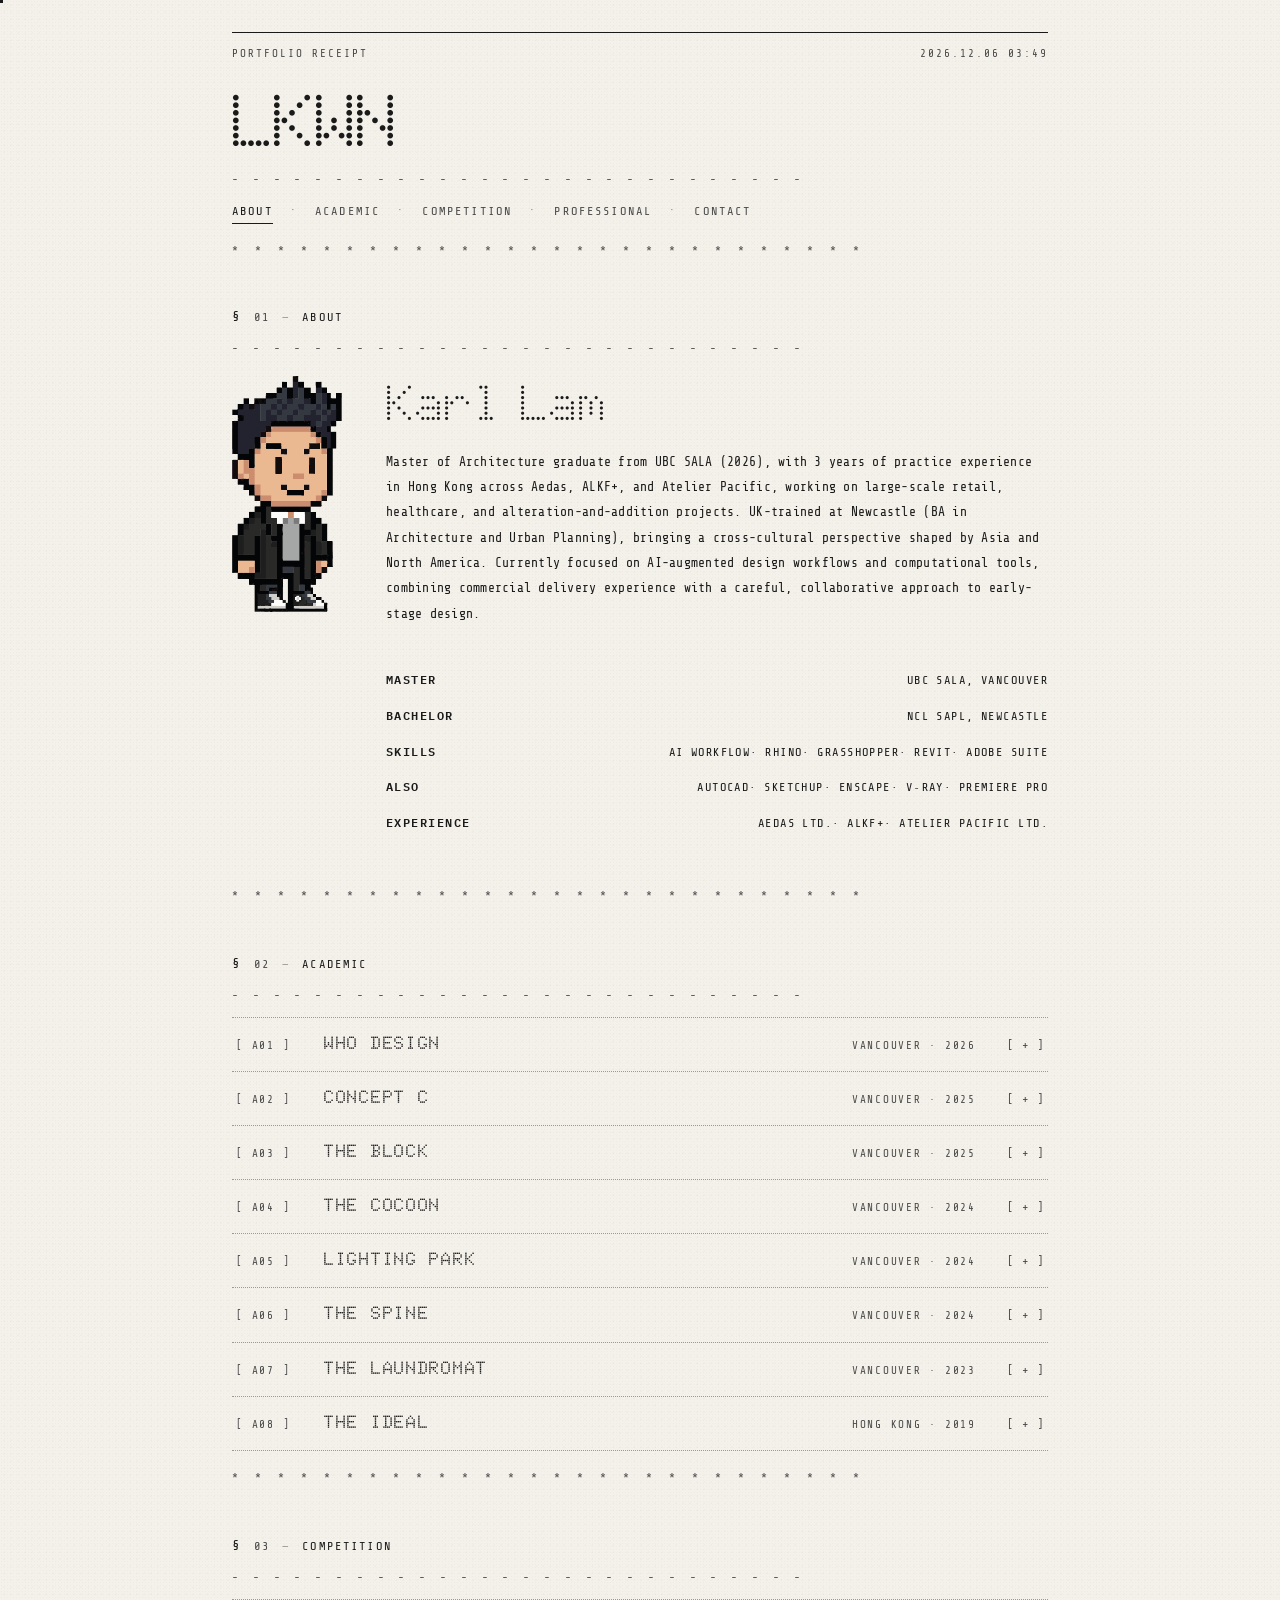
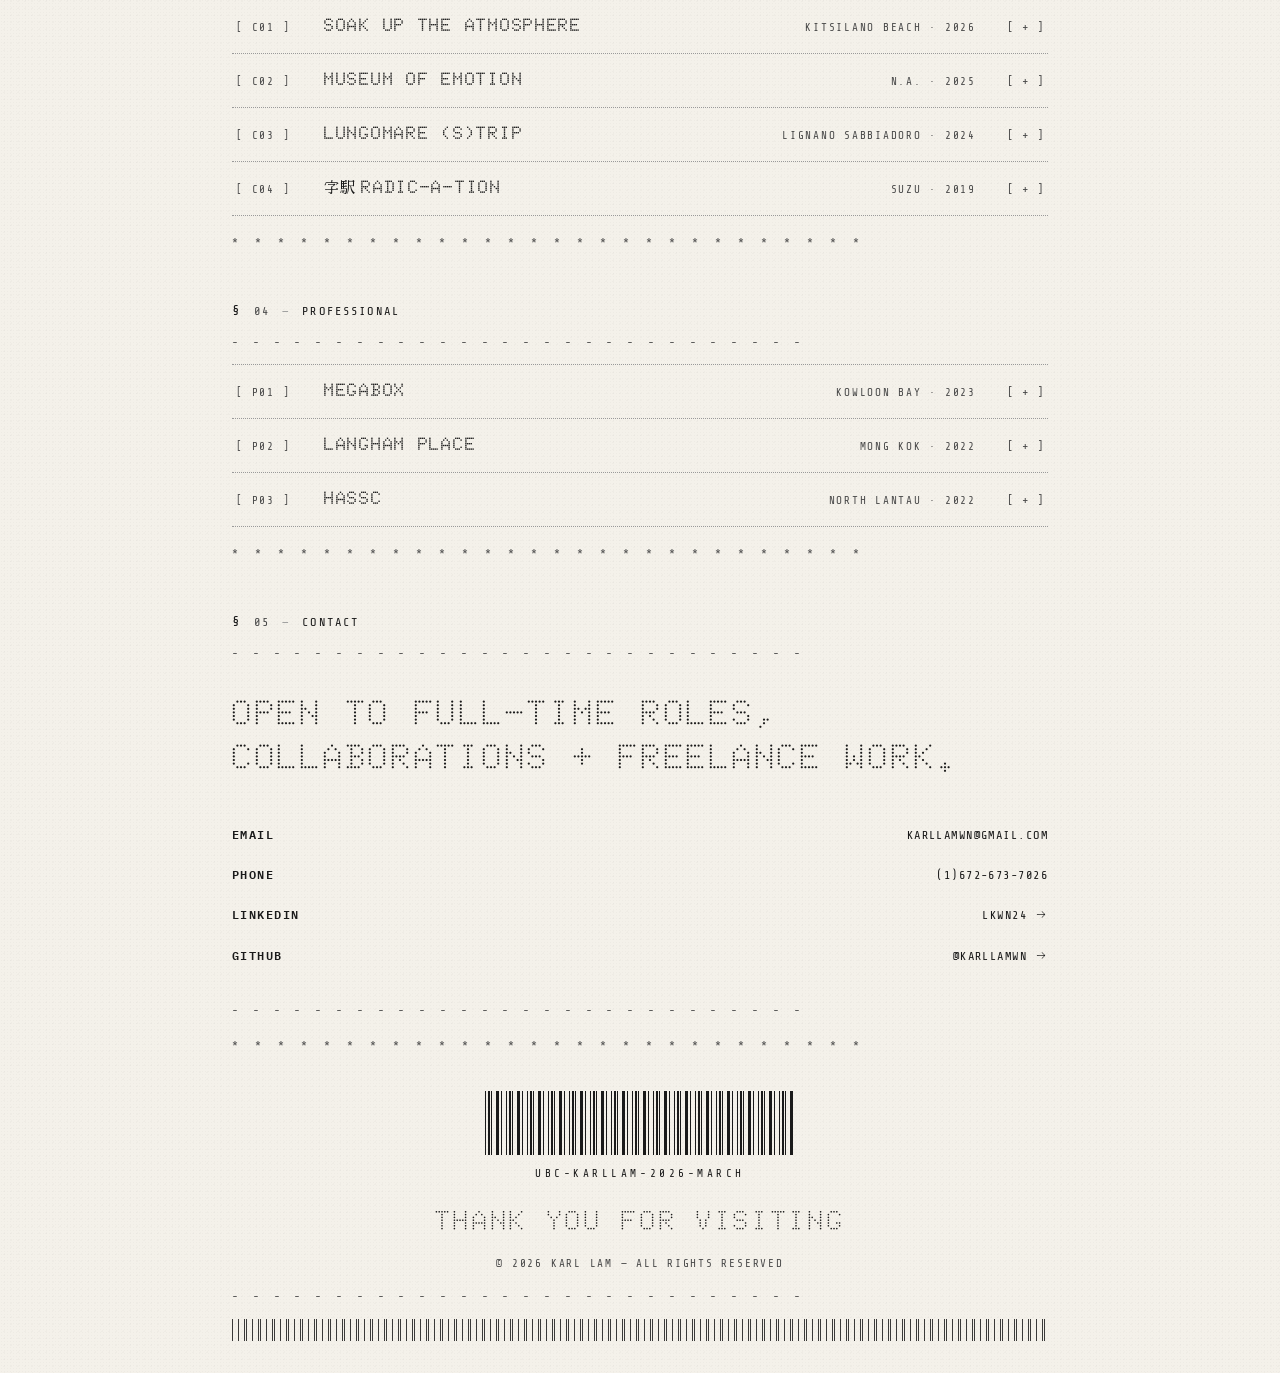
==== commit 9cecdb30: "Updates" ====
--- a/index.html
+++ b/index.html
@@ -1 +1 @@
-<!doctype html><html lang="en"><head><meta charset="utf-8"/><link rel="icon" href="/favicon.ico"/><meta name="viewport" content="width=device-width,initial-scale=1"/><meta name="theme-color" content="#000000"/><meta name="author" content="John Doe"><link rel="preconnect" href="https://fonts.googleapis.com"><link rel="preconnect" href="https://fonts.gstatic.com" crossorigin><link href="https://fonts.googleapis.com/css2?family=Doto:ROND,wght@0..100,100..900&family=Hina+Mincho&family=Share+Tech+Mono&family=VT323&display=swap" rel="stylesheet"><script defer="defer" src="/static/js/main.d32adb0b.js"></script><link href="/static/css/main.899ba10e.css" rel="stylesheet"></head><body><noscript>You need to enable JavaScript to run this app.</noscript><div id="root"></div></body></html>+<!doctype html><html lang="en"><head><meta charset="utf-8"/><link rel="icon" href="/favicon.ico"/><meta name="viewport" content="width=device-width,initial-scale=1"/><meta name="theme-color" content="#000000"/><meta name="author" content="John Doe"><link rel="preconnect" href="https://fonts.googleapis.com"><link rel="preconnect" href="https://fonts.gstatic.com" crossorigin><link href="https://fonts.googleapis.com/css2?family=Doto:ROND,wght@0..100,100..900&family=Hina+Mincho&family=IBM+Plex+Mono:wght@600&family=Share+Tech+Mono&family=VT323&display=swap" rel="stylesheet"><script defer="defer" src="/static/js/main.36dfbce8.js"></script><link href="/static/css/main.f06ff8dd.css" rel="stylesheet"></head><body><noscript>You need to enable JavaScript to run this app.</noscript><div id="root"></div></body></html>
--- a/static/css/main.f06ff8dd.css
+++ b/static/css/main.f06ff8dd.css
@@ -0,0 +1,6 @@
+@charset "UTF-8";/*!
+ * Bootstrap  v5.2.3 (https://getbootstrap.com/)
+ * Copyright 2011-2022 The Bootstrap Authors
+ * Copyright 2011-2022 Twitter, Inc.
+ * Licensed under MIT (https://github.com/twbs/bootstrap/blob/main/LICENSE)
+ */:root{--bs-blue:#0d6efd;--bs-indigo:#6610f2;--bs-purple:#6f42c1;--bs-pink:#d63384;--bs-red:#dc3545;--bs-orange:#fd7e14;--bs-yellow:#ffc107;--bs-green:#198754;--bs-teal:#20c997;--bs-cyan:#0dcaf0;--bs-black:#000;--bs-white:#fff;--bs-gray:#6c757d;--bs-gray-dark:#343a40;--bs-gray-100:#f8f9fa;--bs-gray-200:#e9ecef;--bs-gray-300:#dee2e6;--bs-gray-400:#ced4da;--bs-gray-500:#adb5bd;--bs-gray-600:#6c757d;--bs-gray-700:#495057;--bs-gray-800:#343a40;--bs-gray-900:#212529;--bs-primary:#0d6efd;--bs-secondary:#6c757d;--bs-success:#198754;--bs-info:#0dcaf0;--bs-warning:#ffc107;--bs-danger:#dc3545;--bs-light:#f8f9fa;--bs-dark:#212529;--bs-primary-rgb:13,110,253;--bs-secondary-rgb:108,117,125;--bs-success-rgb:25,135,84;--bs-info-rgb:13,202,240;--bs-warning-rgb:255,193,7;--bs-danger-rgb:220,53,69;--bs-light-rgb:248,249,250;--bs-dark-rgb:33,37,41;--bs-white-rgb:255,255,255;--bs-black-rgb:0,0,0;--bs-body-color-rgb:33,37,41;--bs-body-bg-rgb:255,255,255;--bs-font-sans-serif:system-ui,-apple-system,"Segoe UI",Roboto,"Helvetica Neue","Noto Sans","Liberation Sans",Arial,sans-serif,"Apple Color Emoji","Segoe UI Emoji","Segoe UI Symbol","Noto Color Emoji";--bs-font-monospace:SFMono-Regular,Menlo,Monaco,Consolas,"Liberation Mono","Courier New",monospace;--bs-gradient:linear-gradient(180deg,hsla(0,0%,100%,.15),hsla(0,0%,100%,0));--bs-body-font-family:var(--bs-font-sans-serif);--bs-body-font-size:1rem;--bs-body-font-weight:400;--bs-body-line-height:1.5;--bs-body-color:#212529;--bs-body-bg:#fff;--bs-border-width:1px;--bs-border-style:solid;--bs-border-color:#dee2e6;--bs-border-color-translucent:rgba(0,0,0,.175);--bs-border-radius:0.375rem;--bs-border-radius-sm:0.25rem;--bs-border-radius-lg:0.5rem;--bs-border-radius-xl:1rem;--bs-border-radius-2xl:2rem;--bs-border-radius-pill:50rem;--bs-link-color:#0d6efd;--bs-link-hover-color:#0a58ca;--bs-code-color:#d63384;--bs-highlight-bg:#fff3cd}*,:after,:before{box-sizing:border-box}@media (prefers-reduced-motion:no-preference){:root{scroll-behavior:smooth}}body{-webkit-text-size-adjust:100%;-webkit-tap-highlight-color:transparent;background-color:#fff;background-color:var(--bs-body-bg);color:#212529;color:var(--bs-body-color);font-family:system-ui,-apple-system,Segoe UI,Roboto,Helvetica Neue,Noto Sans,Liberation Sans,Arial,sans-serif,Apple Color Emoji,Segoe UI Emoji,Segoe UI Symbol,Noto Color Emoji;font-family:var(--bs-body-font-family);font-size:1rem;font-size:var(--bs-body-font-size);font-weight:400;font-weight:var(--bs-body-font-weight);line-height:1.5;line-height:var(--bs-body-line-height);text-align:var(--bs-body-text-align)}hr{border:0;border-top:1px solid;color:inherit;margin:1rem 0;opacity:.25}.h1,.h2,.h3,.h4,.h5,.h6,h1,h2,h3,h4,h5,h6{font-weight:500;line-height:1.2;margin-bottom:.5rem;margin-top:0}.h1,h1{font-size:calc(1.375rem + 1.5vw)}@media (min-width:1200px){.h1,h1{font-size:2.5rem}}.h2,h2{font-size:calc(1.325rem + .9vw)}@media (min-width:1200px){.h2,h2{font-size:2rem}}.h3,h3{font-size:calc(1.3rem + .6vw)}@media (min-width:1200px){.h3,h3{font-size:1.75rem}}.h4,h4{font-size:calc(1.275rem + .3vw)}@media (min-width:1200px){.h4,h4{font-size:1.5rem}}.h5,h5{font-size:1.25rem}.h6,h6{font-size:1rem}p{margin-bottom:1rem;margin-top:0}abbr[title]{cursor:help;-webkit-text-decoration:underline dotted;text-decoration:underline dotted;-webkit-text-decoration-skip-ink:none;text-decoration-skip-ink:none}address{font-style:normal;line-height:inherit;margin-bottom:1rem}ol,ul{padding-left:2rem}dl,ol,ul{margin-bottom:1rem;margin-top:0}ol ol,ol ul,ul ol,ul ul{margin-bottom:0}dt{font-weight:700}dd{margin-bottom:.5rem;margin-left:0}blockquote{margin:0 0 1rem}b,strong{font-weight:bolder}.small,small{font-size:.875em}.mark,mark{background-color:#fff3cd;background-color:var(--bs-highlight-bg);padding:.1875em}sub,sup{font-size:.75em;line-height:0;position:relative;vertical-align:initial}sub{bottom:-.25em}sup{top:-.5em}a{color:#0d6efd;color:var(--bs-link-color);text-decoration:underline}a:hover{color:#0a58ca;color:var(--bs-link-hover-color)}a:not([href]):not([class]),a:not([href]):not([class]):hover{color:inherit;text-decoration:none}code,kbd,pre,samp{font-family:SFMono-Regular,Menlo,Monaco,Consolas,Liberation Mono,Courier New,monospace;font-family:var(--bs-font-monospace);font-size:1em}pre{display:block;font-size:.875em;margin-bottom:1rem;margin-top:0;overflow:auto}pre code{color:inherit;font-size:inherit;word-break:normal}code{word-wrap:break-word;color:#d63384;color:var(--bs-code-color);font-size:.875em}a>code{color:inherit}kbd{background-color:#212529;background-color:var(--bs-body-color);border-radius:.25rem;color:#fff;color:var(--bs-body-bg);font-size:.875em;padding:.1875rem .375rem}kbd kbd{font-size:1em;padding:0}figure{margin:0 0 1rem}img,svg{vertical-align:middle}table{border-collapse:collapse;caption-side:bottom}caption{color:#6c757d;padding-bottom:.5rem;padding-top:.5rem;text-align:left}th{text-align:inherit;text-align:-webkit-match-parent}tbody,td,tfoot,th,thead,tr{border:0 solid;border-color:inherit}label{display:inline-block}button{border-radius:0}button:focus:not(:focus-visible){outline:0}button,input,optgroup,select,textarea{font-family:inherit;font-size:inherit;line-height:inherit;margin:0}button,select{text-transform:none}[role=button]{cursor:pointer}select{word-wrap:normal}select:disabled{opacity:1}[list]:not([type=date]):not([type=datetime-local]):not([type=month]):not([type=week]):not([type=time])::-webkit-calendar-picker-indicator{display:none!important}[type=button],[type=reset],[type=submit],button{-webkit-appearance:button}[type=button]:not(:disabled),[type=reset]:not(:disabled),[type=submit]:not(:disabled),button:not(:disabled){cursor:pointer}::-moz-focus-inner{border-style:none;padding:0}textarea{resize:vertical}fieldset{border:0;margin:0;min-width:0;padding:0}legend{float:left;font-size:calc(1.275rem + .3vw);line-height:inherit;margin-bottom:.5rem;padding:0;width:100%}@media (min-width:1200px){legend{font-size:1.5rem}}legend+*{clear:left}::-webkit-datetime-edit-day-field,::-webkit-datetime-edit-fields-wrapper,::-webkit-datetime-edit-hour-field,::-webkit-datetime-edit-minute,::-webkit-datetime-edit-month-field,::-webkit-datetime-edit-text,::-webkit-datetime-edit-year-field{padding:0}::-webkit-inner-spin-button{height:auto}[type=search]{-webkit-appearance:textfield;outline-offset:-2px}::-webkit-search-decoration{-webkit-appearance:none}::-webkit-color-swatch-wrapper{padding:0}::-webkit-file-upload-button{-webkit-appearance:button;font:inherit}::file-selector-button{-webkit-appearance:button;font:inherit}output{display:inline-block}iframe{border:0}summary{cursor:pointer;display:list-item}progress{vertical-align:initial}[hidden]{display:none!important}.lead{font-size:1.25rem;font-weight:300}.display-1{font-size:calc(1.625rem + 4.5vw);font-weight:300;line-height:1.2}@media (min-width:1200px){.display-1{font-size:5rem}}.display-2{font-size:calc(1.575rem + 3.9vw);font-weight:300;line-height:1.2}@media (min-width:1200px){.display-2{font-size:4.5rem}}.display-3{font-size:calc(1.525rem + 3.3vw);font-weight:300;line-height:1.2}@media (min-width:1200px){.display-3{font-size:4rem}}.display-4{font-size:calc(1.475rem + 2.7vw);font-weight:300;line-height:1.2}@media (min-width:1200px){.display-4{font-size:3.5rem}}.display-5{font-size:calc(1.425rem + 2.1vw);font-weight:300;line-height:1.2}@media (min-width:1200px){.display-5{font-size:3rem}}.display-6{font-size:calc(1.375rem + 1.5vw);font-weight:300;line-height:1.2}@media (min-width:1200px){.display-6{font-size:2.5rem}}.list-inline,.list-unstyled{list-style:none;padding-left:0}.list-inline-item{display:inline-block}.list-inline-item:not(:last-child){margin-right:.5rem}.initialism{font-size:.875em;text-transform:uppercase}.blockquote{font-size:1.25rem;margin-bottom:1rem}.blockquote>:last-child{margin-bottom:0}.blockquote-footer{color:#6c757d;font-size:.875em;margin-bottom:1rem;margin-top:-1rem}.blockquote-footer:before{content:"— "}.img-fluid,.img-thumbnail{height:auto;max-width:100%}.img-thumbnail{background-color:#fff;border:1px solid #dee2e6;border:1px solid var(--bs-border-color);border-radius:.375rem;padding:.25rem}.figure{display:inline-block}.figure-img{line-height:1;margin-bottom:.5rem}.figure-caption{color:#6c757d;font-size:.875em}.container,.container-fluid,.container-lg,.container-md,.container-sm,.container-xl,.container-xxl{--bs-gutter-x:1.5rem;--bs-gutter-y:0;margin-left:auto;margin-right:auto;padding-left:calc(var(--bs-gutter-x)*.5);padding-right:calc(var(--bs-gutter-x)*.5);width:100%}@media (min-width:576px){.container,.container-sm{max-width:540px}}@media (min-width:768px){.container,.container-md,.container-sm{max-width:720px}}@media (min-width:992px){.container,.container-lg,.container-md,.container-sm{max-width:960px}}@media (min-width:1200px){.container,.container-lg,.container-md,.container-sm,.container-xl{max-width:1140px}}@media (min-width:1400px){.container,.container-lg,.container-md,.container-sm,.container-xl,.container-xxl{max-width:1320px}}.row{--bs-gutter-x:1.5rem;--bs-gutter-y:0;display:flex;flex-wrap:wrap;margin-left:calc(var(--bs-gutter-x)*-.5);margin-right:calc(var(--bs-gutter-x)*-.5);margin-top:calc(var(--bs-gutter-y)*-1)}.row>*{flex-shrink:0;margin-top:var(--bs-gutter-y);max-width:100%;padding-left:calc(var(--bs-gutter-x)*.5);padding-right:calc(var(--bs-gutter-x)*.5);width:100%}.col{flex:1 0}.row-cols-auto>*{flex:0 0 auto;width:auto}.row-cols-1>*{flex:0 0 auto;width:100%}.row-cols-2>*{flex:0 0 auto;width:50%}.row-cols-3>*{flex:0 0 auto;width:33.3333333333%}.row-cols-4>*{flex:0 0 auto;width:25%}.row-cols-5>*{flex:0 0 auto;width:20%}.row-cols-6>*{flex:0 0 auto;width:16.6666666667%}.col-auto{flex:0 0 auto;width:auto}.col-1{flex:0 0 auto;width:8.33333333%}.col-2{flex:0 0 auto;width:16.66666667%}.col-3{flex:0 0 auto;width:25%}.col-4{flex:0 0 auto;width:33.33333333%}.col-5{flex:0 0 auto;width:41.66666667%}.col-6{flex:0 0 auto;width:50%}.col-7{flex:0 0 auto;width:58.33333333%}.col-8{flex:0 0 auto;width:66.66666667%}.col-9{flex:0 0 auto;width:75%}.col-10{flex:0 0 auto;width:83.33333333%}.col-11{flex:0 0 auto;width:91.66666667%}.col-12{flex:0 0 auto;width:100%}.offset-1{margin-left:8.33333333%}.offset-2{margin-left:16.66666667%}.offset-3{margin-left:25%}.offset-4{margin-left:33.33333333%}.offset-5{margin-left:41.66666667%}.offset-6{margin-left:50%}.offset-7{margin-left:58.33333333%}.offset-8{margin-left:66.66666667%}.offset-9{margin-left:75%}.offset-10{margin-left:83.33333333%}.offset-11{margin-left:91.66666667%}.g-0,.gx-0{--bs-gutter-x:0}.g-0,.gy-0{--bs-gutter-y:0}.g-1,.gx-1{--bs-gutter-x:0.25rem}.g-1,.gy-1{--bs-gutter-y:0.25rem}.g-2,.gx-2{--bs-gutter-x:0.5rem}.g-2,.gy-2{--bs-gutter-y:0.5rem}.g-3,.gx-3{--bs-gutter-x:1rem}.g-3,.gy-3{--bs-gutter-y:1rem}.g-4,.gx-4{--bs-gutter-x:1.5rem}.g-4,.gy-4{--bs-gutter-y:1.5rem}.g-5,.gx-5{--bs-gutter-x:3rem}.g-5,.gy-5{--bs-gutter-y:3rem}@media (min-width:576px){.col-sm{flex:1 0}.row-cols-sm-auto>*{flex:0 0 auto;width:auto}.row-cols-sm-1>*{flex:0 0 auto;width:100%}.row-cols-sm-2>*{flex:0 0 auto;width:50%}.row-cols-sm-3>*{flex:0 0 auto;width:33.3333333333%}.row-cols-sm-4>*{flex:0 0 auto;width:25%}.row-cols-sm-5>*{flex:0 0 auto;width:20%}.row-cols-sm-6>*{flex:0 0 auto;width:16.6666666667%}.col-sm-auto{flex:0 0 auto;width:auto}.col-sm-1{flex:0 0 auto;width:8.33333333%}.col-sm-2{flex:0 0 auto;width:16.66666667%}.col-sm-3{flex:0 0 auto;width:25%}.col-sm-4{flex:0 0 auto;width:33.33333333%}.col-sm-5{flex:0 0 auto;width:41.66666667%}.col-sm-6{flex:0 0 auto;width:50%}.col-sm-7{flex:0 0 auto;width:58.33333333%}.col-sm-8{flex:0 0 auto;width:66.66666667%}.col-sm-9{flex:0 0 auto;width:75%}.col-sm-10{flex:0 0 auto;width:83.33333333%}.col-sm-11{flex:0 0 auto;width:91.66666667%}.col-sm-12{flex:0 0 auto;width:100%}.offset-sm-0{margin-left:0}.offset-sm-1{margin-left:8.33333333%}.offset-sm-2{margin-left:16.66666667%}.offset-sm-3{margin-left:25%}.offset-sm-4{margin-left:33.33333333%}.offset-sm-5{margin-left:41.66666667%}.offset-sm-6{margin-left:50%}.offset-sm-7{margin-left:58.33333333%}.offset-sm-8{margin-left:66.66666667%}.offset-sm-9{margin-left:75%}.offset-sm-10{margin-left:83.33333333%}.offset-sm-11{margin-left:91.66666667%}.g-sm-0,.gx-sm-0{--bs-gutter-x:0}.g-sm-0,.gy-sm-0{--bs-gutter-y:0}.g-sm-1,.gx-sm-1{--bs-gutter-x:0.25rem}.g-sm-1,.gy-sm-1{--bs-gutter-y:0.25rem}.g-sm-2,.gx-sm-2{--bs-gutter-x:0.5rem}.g-sm-2,.gy-sm-2{--bs-gutter-y:0.5rem}.g-sm-3,.gx-sm-3{--bs-gutter-x:1rem}.g-sm-3,.gy-sm-3{--bs-gutter-y:1rem}.g-sm-4,.gx-sm-4{--bs-gutter-x:1.5rem}.g-sm-4,.gy-sm-4{--bs-gutter-y:1.5rem}.g-sm-5,.gx-sm-5{--bs-gutter-x:3rem}.g-sm-5,.gy-sm-5{--bs-gutter-y:3rem}}@media (min-width:768px){.col-md{flex:1 0}.row-cols-md-auto>*{flex:0 0 auto;width:auto}.row-cols-md-1>*{flex:0 0 auto;width:100%}.row-cols-md-2>*{flex:0 0 auto;width:50%}.row-cols-md-3>*{flex:0 0 auto;width:33.3333333333%}.row-cols-md-4>*{flex:0 0 auto;width:25%}.row-cols-md-5>*{flex:0 0 auto;width:20%}.row-cols-md-6>*{flex:0 0 auto;width:16.6666666667%}.col-md-auto{flex:0 0 auto;width:auto}.col-md-1{flex:0 0 auto;width:8.33333333%}.col-md-2{flex:0 0 auto;width:16.66666667%}.col-md-3{flex:0 0 auto;width:25%}.col-md-4{flex:0 0 auto;width:33.33333333%}.col-md-5{flex:0 0 auto;width:41.66666667%}.col-md-6{flex:0 0 auto;width:50%}.col-md-7{flex:0 0 auto;width:58.33333333%}.col-md-8{flex:0 0 auto;width:66.66666667%}.col-md-9{flex:0 0 auto;width:75%}.col-md-10{flex:0 0 auto;width:83.33333333%}.col-md-11{flex:0 0 auto;width:91.66666667%}.col-md-12{flex:0 0 auto;width:100%}.offset-md-0{margin-left:0}.offset-md-1{margin-left:8.33333333%}.offset-md-2{margin-left:16.66666667%}.offset-md-3{margin-left:25%}.offset-md-4{margin-left:33.33333333%}.offset-md-5{margin-left:41.66666667%}.offset-md-6{margin-left:50%}.offset-md-7{margin-left:58.33333333%}.offset-md-8{margin-left:66.66666667%}.offset-md-9{margin-left:75%}.offset-md-10{margin-left:83.33333333%}.offset-md-11{margin-left:91.66666667%}.g-md-0,.gx-md-0{--bs-gutter-x:0}.g-md-0,.gy-md-0{--bs-gutter-y:0}.g-md-1,.gx-md-1{--bs-gutter-x:0.25rem}.g-md-1,.gy-md-1{--bs-gutter-y:0.25rem}.g-md-2,.gx-md-2{--bs-gutter-x:0.5rem}.g-md-2,.gy-md-2{--bs-gutter-y:0.5rem}.g-md-3,.gx-md-3{--bs-gutter-x:1rem}.g-md-3,.gy-md-3{--bs-gutter-y:1rem}.g-md-4,.gx-md-4{--bs-gutter-x:1.5rem}.g-md-4,.gy-md-4{--bs-gutter-y:1.5rem}.g-md-5,.gx-md-5{--bs-gutter-x:3rem}.g-md-5,.gy-md-5{--bs-gutter-y:3rem}}@media (min-width:992px){.col-lg{flex:1 0}.row-cols-lg-auto>*{flex:0 0 auto;width:auto}.row-cols-lg-1>*{flex:0 0 auto;width:100%}.row-cols-lg-2>*{flex:0 0 auto;width:50%}.row-cols-lg-3>*{flex:0 0 auto;width:33.3333333333%}.row-cols-lg-4>*{flex:0 0 auto;width:25%}.row-cols-lg-5>*{flex:0 0 auto;width:20%}.row-cols-lg-6>*{flex:0 0 auto;width:16.6666666667%}.col-lg-auto{flex:0 0 auto;width:auto}.col-lg-1{flex:0 0 auto;width:8.33333333%}.col-lg-2{flex:0 0 auto;width:16.66666667%}.col-lg-3{flex:0 0 auto;width:25%}.col-lg-4{flex:0 0 auto;width:33.33333333%}.col-lg-5{flex:0 0 auto;width:41.66666667%}.col-lg-6{flex:0 0 auto;width:50%}.col-lg-7{flex:0 0 auto;width:58.33333333%}.col-lg-8{flex:0 0 auto;width:66.66666667%}.col-lg-9{flex:0 0 auto;width:75%}.col-lg-10{flex:0 0 auto;width:83.33333333%}.col-lg-11{flex:0 0 auto;width:91.66666667%}.col-lg-12{flex:0 0 auto;width:100%}.offset-lg-0{margin-left:0}.offset-lg-1{margin-left:8.33333333%}.offset-lg-2{margin-left:16.66666667%}.offset-lg-3{margin-left:25%}.offset-lg-4{margin-left:33.33333333%}.offset-lg-5{margin-left:41.66666667%}.offset-lg-6{margin-left:50%}.offset-lg-7{margin-left:58.33333333%}.offset-lg-8{margin-left:66.66666667%}.offset-lg-9{margin-left:75%}.offset-lg-10{margin-left:83.33333333%}.offset-lg-11{margin-left:91.66666667%}.g-lg-0,.gx-lg-0{--bs-gutter-x:0}.g-lg-0,.gy-lg-0{--bs-gutter-y:0}.g-lg-1,.gx-lg-1{--bs-gutter-x:0.25rem}.g-lg-1,.gy-lg-1{--bs-gutter-y:0.25rem}.g-lg-2,.gx-lg-2{--bs-gutter-x:0.5rem}.g-lg-2,.gy-lg-2{--bs-gutter-y:0.5rem}.g-lg-3,.gx-lg-3{--bs-gutter-x:1rem}.g-lg-3,.gy-lg-3{--bs-gutter-y:1rem}.g-lg-4,.gx-lg-4{--bs-gutter-x:1.5rem}.g-lg-4,.gy-lg-4{--bs-gutter-y:1.5rem}.g-lg-5,.gx-lg-5{--bs-gutter-x:3rem}.g-lg-5,.gy-lg-5{--bs-gutter-y:3rem}}@media (min-width:1200px){.col-xl{flex:1 0}.row-cols-xl-auto>*{flex:0 0 auto;width:auto}.row-cols-xl-1>*{flex:0 0 auto;width:100%}.row-cols-xl-2>*{flex:0 0 auto;width:50%}.row-cols-xl-3>*{flex:0 0 auto;width:33.3333333333%}.row-cols-xl-4>*{flex:0 0 auto;width:25%}.row-cols-xl-5>*{flex:0 0 auto;width:20%}.row-cols-xl-6>*{flex:0 0 auto;width:16.6666666667%}.col-xl-auto{flex:0 0 auto;width:auto}.col-xl-1{flex:0 0 auto;width:8.33333333%}.col-xl-2{flex:0 0 auto;width:16.66666667%}.col-xl-3{flex:0 0 auto;width:25%}.col-xl-4{flex:0 0 auto;width:33.33333333%}.col-xl-5{flex:0 0 auto;width:41.66666667%}.col-xl-6{flex:0 0 auto;width:50%}.col-xl-7{flex:0 0 auto;width:58.33333333%}.col-xl-8{flex:0 0 auto;width:66.66666667%}.col-xl-9{flex:0 0 auto;width:75%}.col-xl-10{flex:0 0 auto;width:83.33333333%}.col-xl-11{flex:0 0 auto;width:91.66666667%}.col-xl-12{flex:0 0 auto;width:100%}.offset-xl-0{margin-left:0}.offset-xl-1{margin-left:8.33333333%}.offset-xl-2{margin-left:16.66666667%}.offset-xl-3{margin-left:25%}.offset-xl-4{margin-left:33.33333333%}.offset-xl-5{margin-left:41.66666667%}.offset-xl-6{margin-left:50%}.offset-xl-7{margin-left:58.33333333%}.offset-xl-8{margin-left:66.66666667%}.offset-xl-9{margin-left:75%}.offset-xl-10{margin-left:83.33333333%}.offset-xl-11{margin-left:91.66666667%}.g-xl-0,.gx-xl-0{--bs-gutter-x:0}.g-xl-0,.gy-xl-0{--bs-gutter-y:0}.g-xl-1,.gx-xl-1{--bs-gutter-x:0.25rem}.g-xl-1,.gy-xl-1{--bs-gutter-y:0.25rem}.g-xl-2,.gx-xl-2{--bs-gutter-x:0.5rem}.g-xl-2,.gy-xl-2{--bs-gutter-y:0.5rem}.g-xl-3,.gx-xl-3{--bs-gutter-x:1rem}.g-xl-3,.gy-xl-3{--bs-gutter-y:1rem}.g-xl-4,.gx-xl-4{--bs-gutter-x:1.5rem}.g-xl-4,.gy-xl-4{--bs-gutter-y:1.5rem}.g-xl-5,.gx-xl-5{--bs-gutter-x:3rem}.g-xl-5,.gy-xl-5{--bs-gutter-y:3rem}}@media (min-width:1400px){.col-xxl{flex:1 0}.row-cols-xxl-auto>*{flex:0 0 auto;width:auto}.row-cols-xxl-1>*{flex:0 0 auto;width:100%}.row-cols-xxl-2>*{flex:0 0 auto;width:50%}.row-cols-xxl-3>*{flex:0 0 auto;width:33.3333333333%}.row-cols-xxl-4>*{flex:0 0 auto;width:25%}.row-cols-xxl-5>*{flex:0 0 auto;width:20%}.row-cols-xxl-6>*{flex:0 0 auto;width:16.6666666667%}.col-xxl-auto{flex:0 0 auto;width:auto}.col-xxl-1{flex:0 0 auto;width:8.33333333%}.col-xxl-2{flex:0 0 auto;width:16.66666667%}.col-xxl-3{flex:0 0 auto;width:25%}.col-xxl-4{flex:0 0 auto;width:33.33333333%}.col-xxl-5{flex:0 0 auto;width:41.66666667%}.col-xxl-6{flex:0 0 auto;width:50%}.col-xxl-7{flex:0 0 auto;width:58.33333333%}.col-xxl-8{flex:0 0 auto;width:66.66666667%}.col-xxl-9{flex:0 0 auto;width:75%}.col-xxl-10{flex:0 0 auto;width:83.33333333%}.col-xxl-11{flex:0 0 auto;width:91.66666667%}.col-xxl-12{flex:0 0 auto;width:100%}.offset-xxl-0{margin-left:0}.offset-xxl-1{margin-left:8.33333333%}.offset-xxl-2{margin-left:16.66666667%}.offset-xxl-3{margin-left:25%}.offset-xxl-4{margin-left:33.33333333%}.offset-xxl-5{margin-left:41.66666667%}.offset-xxl-6{margin-left:50%}.offset-xxl-7{margin-left:58.33333333%}.offset-xxl-8{margin-left:66.66666667%}.offset-xxl-9{margin-left:75%}.offset-xxl-10{margin-left:83.33333333%}.offset-xxl-11{margin-left:91.66666667%}.g-xxl-0,.gx-xxl-0{--bs-gutter-x:0}.g-xxl-0,.gy-xxl-0{--bs-gutter-y:0}.g-xxl-1,.gx-xxl-1{--bs-gutter-x:0.25rem}.g-xxl-1,.gy-xxl-1{--bs-gutter-y:0.25rem}.g-xxl-2,.gx-xxl-2{--bs-gutter-x:0.5rem}.g-xxl-2,.gy-xxl-2{--bs-gutter-y:0.5rem}.g-xxl-3,.gx-xxl-3{--bs-gutter-x:1rem}.g-xxl-3,.gy-xxl-3{--bs-gutter-y:1rem}.g-xxl-4,.gx-xxl-4{--bs-gutter-x:1.5rem}.g-xxl-4,.gy-xxl-4{--bs-gutter-y:1.5rem}.g-xxl-5,.gx-xxl-5{--bs-gutter-x:3rem}.g-xxl-5,.gy-xxl-5{--bs-gutter-y:3rem}}.table{--bs-table-color:var(--bs-body-color);--bs-table-bg:transparent;--bs-table-border-color:var(--bs-border-color);--bs-table-accent-bg:transparent;--bs-table-striped-color:var(--bs-body-color);--bs-table-striped-bg:rgba(0,0,0,.05);--bs-table-active-color:var(--bs-body-color);--bs-table-active-bg:rgba(0,0,0,.1);--bs-table-hover-color:var(--bs-body-color);--bs-table-hover-bg:rgba(0,0,0,.075);border-color:var(--bs-table-border-color);color:var(--bs-table-color);margin-bottom:1rem;vertical-align:top;width:100%}.table>:not(caption)>*>*{background-color:var(--bs-table-bg);border-bottom-width:1px;box-shadow:inset 0 0 0 9999px var(--bs-table-accent-bg);padding:.5rem}.table>tbody{vertical-align:inherit}.table>thead{vertical-align:bottom}.table-group-divider{border-top:2px solid}.caption-top{caption-side:top}.table-sm>:not(caption)>*>*{padding:.25rem}.table-bordered>:not(caption)>*{border-width:1px 0}.table-bordered>:not(caption)>*>*{border-width:0 1px}.table-borderless>:not(caption)>*>*{border-bottom-width:0}.table-borderless>:not(:first-child){border-top-width:0}.table-striped-columns>:not(caption)>tr>:nth-child(2n),.table-striped>tbody>tr:nth-of-type(odd)>*{--bs-table-accent-bg:var(--bs-table-striped-bg);color:var(--bs-table-striped-color)}.table-active{--bs-table-accent-bg:var(--bs-table-active-bg);color:var(--bs-table-active-color)}.table-hover>tbody>tr:hover>*{--bs-table-accent-bg:var(--bs-table-hover-bg);color:var(--bs-table-hover-color)}.table-primary{--bs-table-color:#000;--bs-table-bg:#cfe2ff;--bs-table-border-color:#bacbe6;--bs-table-striped-bg:#c5d7f2;--bs-table-striped-color:#000;--bs-table-active-bg:#bacbe6;--bs-table-active-color:#000;--bs-table-hover-bg:#bfd1ec;--bs-table-hover-color:#000}.table-primary,.table-secondary{border-color:var(--bs-table-border-color);color:var(--bs-table-color)}.table-secondary{--bs-table-color:#000;--bs-table-bg:#e2e3e5;--bs-table-border-color:#cbccce;--bs-table-striped-bg:#d7d8da;--bs-table-striped-color:#000;--bs-table-active-bg:#cbccce;--bs-table-active-color:#000;--bs-table-hover-bg:#d1d2d4;--bs-table-hover-color:#000}.table-success{--bs-table-color:#000;--bs-table-bg:#d1e7dd;--bs-table-border-color:#bcd0c7;--bs-table-striped-bg:#c7dbd2;--bs-table-striped-color:#000;--bs-table-active-bg:#bcd0c7;--bs-table-active-color:#000;--bs-table-hover-bg:#c1d6cc;--bs-table-hover-color:#000}.table-info,.table-success{border-color:var(--bs-table-border-color);color:var(--bs-table-color)}.table-info{--bs-table-color:#000;--bs-table-bg:#cff4fc;--bs-table-border-color:#badce3;--bs-table-striped-bg:#c5e8ef;--bs-table-striped-color:#000;--bs-table-active-bg:#badce3;--bs-table-active-color:#000;--bs-table-hover-bg:#bfe2e9;--bs-table-hover-color:#000}.table-warning{--bs-table-color:#000;--bs-table-bg:#fff3cd;--bs-table-border-color:#e6dbb9;--bs-table-striped-bg:#f2e7c3;--bs-table-striped-color:#000;--bs-table-active-bg:#e6dbb9;--bs-table-active-color:#000;--bs-table-hover-bg:#ece1be;--bs-table-hover-color:#000}.table-danger,.table-warning{border-color:var(--bs-table-border-color);color:var(--bs-table-color)}.table-danger{--bs-table-color:#000;--bs-table-bg:#f8d7da;--bs-table-border-color:#dfc2c4;--bs-table-striped-bg:#eccccf;--bs-table-striped-color:#000;--bs-table-active-bg:#dfc2c4;--bs-table-active-color:#000;--bs-table-hover-bg:#e5c7ca;--bs-table-hover-color:#000}.table-light{--bs-table-color:#000;--bs-table-bg:#f8f9fa;--bs-table-border-color:#dfe0e1;--bs-table-striped-bg:#ecedee;--bs-table-striped-color:#000;--bs-table-active-bg:#dfe0e1;--bs-table-active-color:#000;--bs-table-hover-bg:#e5e6e7;--bs-table-hover-color:#000}.table-dark,.table-light{border-color:var(--bs-table-border-color);color:var(--bs-table-color)}.table-dark{--bs-table-color:#fff;--bs-table-bg:#212529;--bs-table-border-color:#373b3e;--bs-table-striped-bg:#2c3034;--bs-table-striped-color:#fff;--bs-table-active-bg:#373b3e;--bs-table-active-color:#fff;--bs-table-hover-bg:#323539;--bs-table-hover-color:#fff}.table-responsive{-webkit-overflow-scrolling:touch;overflow-x:auto}@media (max-width:575.98px){.table-responsive-sm{-webkit-overflow-scrolling:touch;overflow-x:auto}}@media (max-width:767.98px){.table-responsive-md{-webkit-overflow-scrolling:touch;overflow-x:auto}}@media (max-width:991.98px){.table-responsive-lg{-webkit-overflow-scrolling:touch;overflow-x:auto}}@media (max-width:1199.98px){.table-responsive-xl{-webkit-overflow-scrolling:touch;overflow-x:auto}}@media (max-width:1399.98px){.table-responsive-xxl{-webkit-overflow-scrolling:touch;overflow-x:auto}}.form-label{margin-bottom:.5rem}.col-form-label{font-size:inherit;line-height:1.5;margin-bottom:0;padding-bottom:calc(.375rem + 1px);padding-top:calc(.375rem + 1px)}.col-form-label-lg{font-size:1.25rem;padding-bottom:calc(.5rem + 1px);padding-top:calc(.5rem + 1px)}.col-form-label-sm{font-size:.875rem;padding-bottom:calc(.25rem + 1px);padding-top:calc(.25rem + 1px)}.form-text{color:#6c757d;font-size:.875em;margin-top:.25rem}.form-control{-webkit-appearance:none;appearance:none;background-clip:padding-box;background-color:#fff;border:1px solid #ced4da;border-radius:.375rem;color:#212529;display:block;font-size:1rem;font-weight:400;line-height:1.5;padding:.375rem .75rem;transition:border-color .15s ease-in-out,box-shadow .15s ease-in-out;width:100%}@media (prefers-reduced-motion:reduce){.form-control{transition:none}}.form-control[type=file]{overflow:hidden}.form-control[type=file]:not(:disabled):not([readonly]){cursor:pointer}.form-control:focus{background-color:#fff;border-color:#86b7fe;box-shadow:0 0 0 .25rem rgba(13,110,253,.25);color:#212529;outline:0}.form-control::-webkit-date-and-time-value{height:1.5em}.form-control::-webkit-input-placeholder{color:#6c757d;opacity:1}.form-control::placeholder{color:#6c757d;opacity:1}.form-control:disabled{background-color:#e9ecef;opacity:1}.form-control::-webkit-file-upload-button{-webkit-margin-end:.75rem;background-color:#e9ecef;border:0 solid;border-color:inherit;border-inline-end-width:1px;border-radius:0;color:#212529;margin:-.375rem -.75rem;margin-inline-end:.75rem;padding:.375rem .75rem;pointer-events:none;-webkit-transition:color .15s ease-in-out,background-color .15s ease-in-out,border-color .15s ease-in-out,box-shadow .15s ease-in-out;transition:color .15s ease-in-out,background-color .15s ease-in-out,border-color .15s ease-in-out,box-shadow .15s ease-in-out}.form-control::file-selector-button{-webkit-margin-end:.75rem;background-color:#e9ecef;border:0 solid;border-color:inherit;border-inline-end-width:1px;border-radius:0;color:#212529;margin:-.375rem -.75rem;margin-inline-end:.75rem;padding:.375rem .75rem;pointer-events:none;transition:color .15s ease-in-out,background-color .15s ease-in-out,border-color .15s ease-in-out,box-shadow .15s ease-in-out}@media (prefers-reduced-motion:reduce){.form-control::-webkit-file-upload-button{-webkit-transition:none;transition:none}.form-control::file-selector-button{transition:none}}.form-control:hover:not(:disabled):not([readonly])::-webkit-file-upload-button{background-color:#dde0e3}.form-control:hover:not(:disabled):not([readonly])::file-selector-button{background-color:#dde0e3}.form-control-plaintext{background-color:initial;border:solid transparent;border-width:1px 0;color:#212529;display:block;line-height:1.5;margin-bottom:0;padding:.375rem 0;width:100%}.form-control-plaintext:focus{outline:0}.form-control-plaintext.form-control-lg,.form-control-plaintext.form-control-sm{padding-left:0;padding-right:0}.form-control-sm{border-radius:.25rem;font-size:.875rem;min-height:calc(1.5em + .5rem + 2px);padding:.25rem .5rem}.form-control-sm::-webkit-file-upload-button{-webkit-margin-end:.5rem;margin:-.25rem -.5rem;margin-inline-end:.5rem;padding:.25rem .5rem}.form-control-sm::file-selector-button{-webkit-margin-end:.5rem;margin:-.25rem -.5rem;margin-inline-end:.5rem;padding:.25rem .5rem}.form-control-lg{border-radius:.5rem;font-size:1.25rem;min-height:calc(1.5em + 1rem + 2px);padding:.5rem 1rem}.form-control-lg::-webkit-file-upload-button{-webkit-margin-end:1rem;margin:-.5rem -1rem;margin-inline-end:1rem;padding:.5rem 1rem}.form-control-lg::file-selector-button{-webkit-margin-end:1rem;margin:-.5rem -1rem;margin-inline-end:1rem;padding:.5rem 1rem}textarea.form-control{min-height:calc(1.5em + .75rem + 2px)}textarea.form-control-sm{min-height:calc(1.5em + .5rem + 2px)}textarea.form-control-lg{min-height:calc(1.5em + 1rem + 2px)}.form-control-color{height:calc(1.5em + .75rem + 2px);padding:.375rem;width:3rem}.form-control-color:not(:disabled):not([readonly]){cursor:pointer}.form-control-color::-moz-color-swatch{border:0!important;border-radius:.375rem}.form-control-color::-webkit-color-swatch{border-radius:.375rem}.form-control-color.form-control-sm{height:calc(1.5em + .5rem + 2px)}.form-control-color.form-control-lg{height:calc(1.5em + 1rem + 2px)}.form-select{-moz-padding-start:calc(.75rem - 3px);-webkit-appearance:none;appearance:none;background-color:#fff;background-image:url("data:image/svg+xml;charset=utf-8,%3Csvg xmlns='http://www.w3.org/2000/svg' viewBox='0 0 16 16'%3E%3Cpath fill='none' stroke='%23343a40' stroke-linecap='round' stroke-linejoin='round' stroke-width='2' d='m2 5 6 6 6-6'/%3E%3C/svg%3E");background-position:right .75rem center;background-repeat:no-repeat;background-size:16px 12px;border:1px solid #ced4da;border-radius:.375rem;color:#212529;display:block;font-size:1rem;font-weight:400;line-height:1.5;padding:.375rem 2.25rem .375rem .75rem;transition:border-color .15s ease-in-out,box-shadow .15s ease-in-out;width:100%}@media (prefers-reduced-motion:reduce){.form-select{transition:none}}.form-select:focus{border-color:#86b7fe;box-shadow:0 0 0 .25rem rgba(13,110,253,.25);outline:0}.form-select[multiple],.form-select[size]:not([size="1"]){background-image:none;padding-right:.75rem}.form-select:disabled{background-color:#e9ecef}.form-select:-moz-focusring{color:transparent;text-shadow:0 0 0 #212529}.form-select-sm{border-radius:.25rem;font-size:.875rem;padding-bottom:.25rem;padding-left:.5rem;padding-top:.25rem}.form-select-lg{border-radius:.5rem;font-size:1.25rem;padding-bottom:.5rem;padding-left:1rem;padding-top:.5rem}.form-check{display:block;margin-bottom:.125rem;min-height:1.5rem;padding-left:1.5em}.form-check .form-check-input{float:left;margin-left:-1.5em}.form-check-reverse{padding-left:0;padding-right:1.5em;text-align:right}.form-check-reverse .form-check-input{float:right;margin-left:0;margin-right:-1.5em}.form-check-input{-webkit-appearance:none;appearance:none;background-color:#fff;background-position:50%;background-repeat:no-repeat;background-size:contain;border:1px solid rgba(0,0,0,.25);height:1em;margin-top:.25em;-webkit-print-color-adjust:exact;print-color-adjust:exact;vertical-align:top;width:1em}.form-check-input[type=checkbox]{border-radius:.25em}.form-check-input[type=radio]{border-radius:50%}.form-check-input:active{-webkit-filter:brightness(90%);filter:brightness(90%)}.form-check-input:focus{border-color:#86b7fe;box-shadow:0 0 0 .25rem rgba(13,110,253,.25);outline:0}.form-check-input:checked{background-color:#0d6efd;border-color:#0d6efd}.form-check-input:checked[type=checkbox]{background-image:url("data:image/svg+xml;charset=utf-8,%3Csvg xmlns='http://www.w3.org/2000/svg' viewBox='0 0 20 20'%3E%3Cpath fill='none' stroke='%23fff' stroke-linecap='round' stroke-linejoin='round' stroke-width='3' d='m6 10 3 3 6-6'/%3E%3C/svg%3E")}.form-check-input:checked[type=radio]{background-image:url("data:image/svg+xml;charset=utf-8,%3Csvg xmlns='http://www.w3.org/2000/svg' viewBox='-4 -4 8 8'%3E%3Ccircle r='2' fill='%23fff'/%3E%3C/svg%3E")}.form-check-input[type=checkbox]:indeterminate{background-color:#0d6efd;background-image:url("data:image/svg+xml;charset=utf-8,%3Csvg xmlns='http://www.w3.org/2000/svg' viewBox='0 0 20 20'%3E%3Cpath fill='none' stroke='%23fff' stroke-linecap='round' stroke-linejoin='round' stroke-width='3' d='M6 10h8'/%3E%3C/svg%3E");border-color:#0d6efd}.form-check-input:disabled{-webkit-filter:none;filter:none;opacity:.5;pointer-events:none}.form-check-input:disabled~.form-check-label,.form-check-input[disabled]~.form-check-label{cursor:default;opacity:.5}.form-switch{padding-left:2.5em}.form-switch .form-check-input{background-image:url("data:image/svg+xml;charset=utf-8,%3Csvg xmlns='http://www.w3.org/2000/svg' viewBox='-4 -4 8 8'%3E%3Ccircle r='3' fill='rgba(0, 0, 0, 0.25)'/%3E%3C/svg%3E");background-position:0;border-radius:2em;margin-left:-2.5em;transition:background-position .15s ease-in-out;width:2em}@media (prefers-reduced-motion:reduce){.form-switch .form-check-input{transition:none}}.form-switch .form-check-input:focus{background-image:url("data:image/svg+xml;charset=utf-8,%3Csvg xmlns='http://www.w3.org/2000/svg' viewBox='-4 -4 8 8'%3E%3Ccircle r='3' fill='%2386b7fe'/%3E%3C/svg%3E")}.form-switch .form-check-input:checked{background-image:url("data:image/svg+xml;charset=utf-8,%3Csvg xmlns='http://www.w3.org/2000/svg' viewBox='-4 -4 8 8'%3E%3Ccircle r='3' fill='%23fff'/%3E%3C/svg%3E");background-position:100%}.form-switch.form-check-reverse{padding-left:0;padding-right:2.5em}.form-switch.form-check-reverse .form-check-input{margin-left:0;margin-right:-2.5em}.form-check-inline{display:inline-block;margin-right:1rem}.btn-check{clip:rect(0,0,0,0);pointer-events:none;position:absolute}.btn-check:disabled+.btn,.btn-check[disabled]+.btn{-webkit-filter:none;filter:none;opacity:.65;pointer-events:none}.form-range{-webkit-appearance:none;appearance:none;background-color:initial;height:1.5rem;padding:0;width:100%}.form-range:focus{outline:0}.form-range:focus::-webkit-slider-thumb{box-shadow:0 0 0 1px #fff,0 0 0 .25rem rgba(13,110,253,.25)}.form-range:focus::-moz-range-thumb{box-shadow:0 0 0 1px #fff,0 0 0 .25rem rgba(13,110,253,.25)}.form-range::-moz-focus-outer{border:0}.form-range::-webkit-slider-thumb{-webkit-appearance:none;appearance:none;background-color:#0d6efd;border:0;border-radius:1rem;height:1rem;margin-top:-.25rem;-webkit-transition:background-color .15s ease-in-out,border-color .15s ease-in-out,box-shadow .15s ease-in-out;transition:background-color .15s ease-in-out,border-color .15s ease-in-out,box-shadow .15s ease-in-out;width:1rem}@media (prefers-reduced-motion:reduce){.form-range::-webkit-slider-thumb{-webkit-transition:none;transition:none}}.form-range::-webkit-slider-thumb:active{background-color:#b6d4fe}.form-range::-webkit-slider-runnable-track{background-color:#dee2e6;border-color:transparent;border-radius:1rem;color:transparent;cursor:pointer;height:.5rem;width:100%}.form-range::-moz-range-thumb{appearance:none;background-color:#0d6efd;border:0;border-radius:1rem;height:1rem;-moz-transition:background-color .15s ease-in-out,border-color .15s ease-in-out,box-shadow .15s ease-in-out;transition:background-color .15s ease-in-out,border-color .15s ease-in-out,box-shadow .15s ease-in-out;width:1rem}@media (prefers-reduced-motion:reduce){.form-range::-moz-range-thumb{-moz-transition:none;transition:none}}.form-range::-moz-range-thumb:active{background-color:#b6d4fe}.form-range::-moz-range-track{background-color:#dee2e6;border-color:transparent;border-radius:1rem;color:transparent;cursor:pointer;height:.5rem;width:100%}.form-range:disabled{pointer-events:none}.form-range:disabled::-webkit-slider-thumb{background-color:#adb5bd}.form-range:disabled::-moz-range-thumb{background-color:#adb5bd}.form-floating{position:relative}.form-floating>.form-control,.form-floating>.form-control-plaintext,.form-floating>.form-select{height:calc(3.5rem + 2px);line-height:1.25}.form-floating>label{border:1px solid transparent;height:100%;left:0;overflow:hidden;padding:1rem .75rem;pointer-events:none;position:absolute;text-align:start;text-overflow:ellipsis;top:0;-webkit-transform-origin:0 0;transform-origin:0 0;transition:opacity .1s ease-in-out,-webkit-transform .1s ease-in-out;transition:opacity .1s ease-in-out,transform .1s ease-in-out;transition:opacity .1s ease-in-out,transform .1s ease-in-out,-webkit-transform .1s ease-in-out;white-space:nowrap;width:100%}@media (prefers-reduced-motion:reduce){.form-floating>label{transition:none}}.form-floating>.form-control,.form-floating>.form-control-plaintext{padding:1rem .75rem}.form-floating>.form-control-plaintext::-webkit-input-placeholder,.form-floating>.form-control::-webkit-input-placeholder{color:transparent}.form-floating>.form-control-plaintext::placeholder,.form-floating>.form-control::placeholder{color:transparent}.form-floating>.form-control-plaintext:focus,.form-floating>.form-control-plaintext:not(:placeholder-shown),.form-floating>.form-control:focus,.form-floating>.form-control:not(:placeholder-shown){padding-bottom:.625rem;padding-top:1.625rem}.form-floating>.form-control-plaintext:-webkit-autofill,.form-floating>.form-control:-webkit-autofill{padding-bottom:.625rem;padding-top:1.625rem}.form-floating>.form-select{padding-bottom:.625rem;padding-top:1.625rem}.form-floating>.form-control-plaintext~label,.form-floating>.form-control:focus~label,.form-floating>.form-control:not(:placeholder-shown)~label,.form-floating>.form-select~label{opacity:.65;-webkit-transform:scale(.85) translateY(-.5rem) translateX(.15rem);transform:scale(.85) translateY(-.5rem) translateX(.15rem)}.form-floating>.form-control:-webkit-autofill~label{opacity:.65;-webkit-transform:scale(.85) translateY(-.5rem) translateX(.15rem);transform:scale(.85) translateY(-.5rem) translateX(.15rem)}.form-floating>.form-control-plaintext~label{border-width:1px 0}.input-group{align-items:stretch;display:flex;flex-wrap:wrap;position:relative;width:100%}.input-group>.form-control,.input-group>.form-floating,.input-group>.form-select{flex:1 1 auto;min-width:0;position:relative;width:1%}.input-group>.form-control:focus,.input-group>.form-floating:focus-within,.input-group>.form-select:focus{z-index:5}.input-group .btn{position:relative;z-index:2}.input-group .btn:focus{z-index:5}.input-group-text{align-items:center;background-color:#e9ecef;border:1px solid #ced4da;border-radius:.375rem;color:#212529;display:flex;font-size:1rem;font-weight:400;line-height:1.5;padding:.375rem .75rem;text-align:center;white-space:nowrap}.input-group-lg>.btn,.input-group-lg>.form-control,.input-group-lg>.form-select,.input-group-lg>.input-group-text{border-radius:.5rem;font-size:1.25rem;padding:.5rem 1rem}.input-group-sm>.btn,.input-group-sm>.form-control,.input-group-sm>.form-select,.input-group-sm>.input-group-text{border-radius:.25rem;font-size:.875rem;padding:.25rem .5rem}.input-group-lg>.form-select,.input-group-sm>.form-select{padding-right:3rem}.input-group.has-validation>.dropdown-toggle:nth-last-child(n+4),.input-group.has-validation>.form-floating:nth-last-child(n+3)>.form-control,.input-group.has-validation>.form-floating:nth-last-child(n+3)>.form-select,.input-group.has-validation>:nth-last-child(n+3):not(.dropdown-toggle):not(.dropdown-menu):not(.form-floating),.input-group:not(.has-validation)>.dropdown-toggle:nth-last-child(n+3),.input-group:not(.has-validation)>.form-floating:not(:last-child)>.form-control,.input-group:not(.has-validation)>.form-floating:not(:last-child)>.form-select,.input-group:not(.has-validation)>:not(:last-child):not(.dropdown-toggle):not(.dropdown-menu):not(.form-floating){border-bottom-right-radius:0;border-top-right-radius:0}.input-group>:not(:first-child):not(.dropdown-menu):not(.valid-tooltip):not(.valid-feedback):not(.invalid-tooltip):not(.invalid-feedback){border-bottom-left-radius:0;border-top-left-radius:0;margin-left:-1px}.input-group>.form-floating:not(:first-child)>.form-control,.input-group>.form-floating:not(:first-child)>.form-select{border-bottom-left-radius:0;border-top-left-radius:0}.valid-feedback{color:#198754;display:none;font-size:.875em;margin-top:.25rem;width:100%}.valid-tooltip{background-color:rgba(25,135,84,.9);border-radius:.375rem;color:#fff;display:none;font-size:.875rem;margin-top:.1rem;max-width:100%;padding:.25rem .5rem;position:absolute;top:100%;z-index:5}.is-valid~.valid-feedback,.is-valid~.valid-tooltip,.was-validated :valid~.valid-feedback,.was-validated :valid~.valid-tooltip{display:block}.form-control.is-valid,.was-validated .form-control:valid{background-image:url("data:image/svg+xml;charset=utf-8,%3Csvg xmlns='http://www.w3.org/2000/svg' viewBox='0 0 8 8'%3E%3Cpath fill='%23198754' d='M2.3 6.73.6 4.53c-.4-1.04.46-1.4 1.1-.8l1.1 1.4 3.4-3.8c.6-.63 1.6-.27 1.2.7l-4 4.6c-.43.5-.8.4-1.1.1z'/%3E%3C/svg%3E");background-position:right calc(.375em + .1875rem) center;background-repeat:no-repeat;background-size:calc(.75em + .375rem) calc(.75em + .375rem);border-color:#198754;padding-right:calc(1.5em + .75rem)}.form-control.is-valid:focus,.was-validated .form-control:valid:focus{border-color:#198754;box-shadow:0 0 0 .25rem rgba(25,135,84,.25)}.was-validated textarea.form-control:valid,textarea.form-control.is-valid{background-position:top calc(.375em + .1875rem) right calc(.375em + .1875rem);padding-right:calc(1.5em + .75rem)}.form-select.is-valid,.was-validated .form-select:valid{border-color:#198754}.form-select.is-valid:not([multiple]):not([size]),.form-select.is-valid:not([multiple])[size="1"],.was-validated .form-select:valid:not([multiple]):not([size]),.was-validated .form-select:valid:not([multiple])[size="1"]{background-image:url("data:image/svg+xml;charset=utf-8,%3Csvg xmlns='http://www.w3.org/2000/svg' viewBox='0 0 16 16'%3E%3Cpath fill='none' stroke='%23343a40' stroke-linecap='round' stroke-linejoin='round' stroke-width='2' d='m2 5 6 6 6-6'/%3E%3C/svg%3E"),url("data:image/svg+xml;charset=utf-8,%3Csvg xmlns='http://www.w3.org/2000/svg' viewBox='0 0 8 8'%3E%3Cpath fill='%23198754' d='M2.3 6.73.6 4.53c-.4-1.04.46-1.4 1.1-.8l1.1 1.4 3.4-3.8c.6-.63 1.6-.27 1.2.7l-4 4.6c-.43.5-.8.4-1.1.1z'/%3E%3C/svg%3E");background-position:right .75rem center,center right 2.25rem;background-size:16px 12px,calc(.75em + .375rem) calc(.75em + .375rem);padding-right:4.125rem}.form-select.is-valid:focus,.was-validated .form-select:valid:focus{border-color:#198754;box-shadow:0 0 0 .25rem rgba(25,135,84,.25)}.form-control-color.is-valid,.was-validated .form-control-color:valid{width:calc(3.75rem + 1.5em)}.form-check-input.is-valid,.was-validated .form-check-input:valid{border-color:#198754}.form-check-input.is-valid:checked,.was-validated .form-check-input:valid:checked{background-color:#198754}.form-check-input.is-valid:focus,.was-validated .form-check-input:valid:focus{box-shadow:0 0 0 .25rem rgba(25,135,84,.25)}.form-check-input.is-valid~.form-check-label,.was-validated .form-check-input:valid~.form-check-label{color:#198754}.form-check-inline .form-check-input~.valid-feedback{margin-left:.5em}.input-group>.form-control:not(:focus).is-valid,.input-group>.form-floating:not(:focus-within).is-valid,.input-group>.form-select:not(:focus).is-valid,.was-validated .input-group>.form-control:not(:focus):valid,.was-validated .input-group>.form-floating:not(:focus-within):valid,.was-validated .input-group>.form-select:not(:focus):valid{z-index:3}.invalid-feedback{color:#dc3545;display:none;font-size:.875em;margin-top:.25rem;width:100%}.invalid-tooltip{background-color:rgba(220,53,69,.9);border-radius:.375rem;color:#fff;display:none;font-size:.875rem;margin-top:.1rem;max-width:100%;padding:.25rem .5rem;position:absolute;top:100%;z-index:5}.is-invalid~.invalid-feedback,.is-invalid~.invalid-tooltip,.was-validated :invalid~.invalid-feedback,.was-validated :invalid~.invalid-tooltip{display:block}.form-control.is-invalid,.was-validated .form-control:invalid{background-image:url("data:image/svg+xml;charset=utf-8,%3Csvg xmlns='http://www.w3.org/2000/svg' width='12' height='12' fill='none' stroke='%23dc3545'%3E%3Ccircle cx='6' cy='6' r='4.5'/%3E%3Cpath stroke-linejoin='round' d='M5.8 3.6h.4L6 6.5z'/%3E%3Ccircle cx='6' cy='8.2' r='.6' fill='%23dc3545' stroke='none'/%3E%3C/svg%3E");background-position:right calc(.375em + .1875rem) center;background-repeat:no-repeat;background-size:calc(.75em + .375rem) calc(.75em + .375rem);border-color:#dc3545;padding-right:calc(1.5em + .75rem)}.form-control.is-invalid:focus,.was-validated .form-control:invalid:focus{border-color:#dc3545;box-shadow:0 0 0 .25rem rgba(220,53,69,.25)}.was-validated textarea.form-control:invalid,textarea.form-control.is-invalid{background-position:top calc(.375em + .1875rem) right calc(.375em + .1875rem);padding-right:calc(1.5em + .75rem)}.form-select.is-invalid,.was-validated .form-select:invalid{border-color:#dc3545}.form-select.is-invalid:not([multiple]):not([size]),.form-select.is-invalid:not([multiple])[size="1"],.was-validated .form-select:invalid:not([multiple]):not([size]),.was-validated .form-select:invalid:not([multiple])[size="1"]{background-image:url("data:image/svg+xml;charset=utf-8,%3Csvg xmlns='http://www.w3.org/2000/svg' viewBox='0 0 16 16'%3E%3Cpath fill='none' stroke='%23343a40' stroke-linecap='round' stroke-linejoin='round' stroke-width='2' d='m2 5 6 6 6-6'/%3E%3C/svg%3E"),url("data:image/svg+xml;charset=utf-8,%3Csvg xmlns='http://www.w3.org/2000/svg' width='12' height='12' fill='none' stroke='%23dc3545'%3E%3Ccircle cx='6' cy='6' r='4.5'/%3E%3Cpath stroke-linejoin='round' d='M5.8 3.6h.4L6 6.5z'/%3E%3Ccircle cx='6' cy='8.2' r='.6' fill='%23dc3545' stroke='none'/%3E%3C/svg%3E");background-position:right .75rem center,center right 2.25rem;background-size:16px 12px,calc(.75em + .375rem) calc(.75em + .375rem);padding-right:4.125rem}.form-select.is-invalid:focus,.was-validated .form-select:invalid:focus{border-color:#dc3545;box-shadow:0 0 0 .25rem rgba(220,53,69,.25)}.form-control-color.is-invalid,.was-validated .form-control-color:invalid{width:calc(3.75rem + 1.5em)}.form-check-input.is-invalid,.was-validated .form-check-input:invalid{border-color:#dc3545}.form-check-input.is-invalid:checked,.was-validated .form-check-input:invalid:checked{background-color:#dc3545}.form-check-input.is-invalid:focus,.was-validated .form-check-input:invalid:focus{box-shadow:0 0 0 .25rem rgba(220,53,69,.25)}.form-check-input.is-invalid~.form-check-label,.was-validated .form-check-input:invalid~.form-check-label{color:#dc3545}.form-check-inline .form-check-input~.invalid-feedback{margin-left:.5em}.input-group>.form-control:not(:focus).is-invalid,.input-group>.form-floating:not(:focus-within).is-invalid,.input-group>.form-select:not(:focus).is-invalid,.was-validated .input-group>.form-control:not(:focus):invalid,.was-validated .input-group>.form-floating:not(:focus-within):invalid,.was-validated .input-group>.form-select:not(:focus):invalid{z-index:4}.btn{--bs-btn-padding-x:0.75rem;--bs-btn-padding-y:0.375rem;--bs-btn-font-family: ;--bs-btn-font-size:1rem;--bs-btn-font-weight:400;--bs-btn-line-height:1.5;--bs-btn-color:#212529;--bs-btn-bg:transparent;--bs-btn-border-width:1px;--bs-btn-border-color:transparent;--bs-btn-border-radius:0.375rem;--bs-btn-hover-border-color:transparent;--bs-btn-box-shadow:inset 0 1px 0 hsla(0,0%,100%,.15),0 1px 1px rgba(0,0,0,.075);--bs-btn-disabled-opacity:0.65;--bs-btn-focus-box-shadow:0 0 0 0.25rem rgba(var(--bs-btn-focus-shadow-rgb),.5);background-color:var(--bs-btn-bg);border:var(--bs-btn-border-width) solid var(--bs-btn-border-color);border-radius:var(--bs-btn-border-radius);color:var(--bs-btn-color);cursor:pointer;display:inline-block;font-family:var(--bs-btn-font-family);font-size:var(--bs-btn-font-size);font-weight:var(--bs-btn-font-weight);line-height:var(--bs-btn-line-height);padding:var(--bs-btn-padding-y) var(--bs-btn-padding-x);text-align:center;text-decoration:none;transition:color .15s ease-in-out,background-color .15s ease-in-out,border-color .15s ease-in-out,box-shadow .15s ease-in-out;-webkit-user-select:none;user-select:none;vertical-align:middle}@media (prefers-reduced-motion:reduce){.btn{transition:none}}.btn:hover{background-color:var(--bs-btn-hover-bg);border-color:var(--bs-btn-hover-border-color);color:var(--bs-btn-hover-color)}.btn-check+.btn:hover{background-color:var(--bs-btn-bg);border-color:var(--bs-btn-border-color);color:var(--bs-btn-color)}.btn:focus-visible{background-color:var(--bs-btn-hover-bg);border-color:var(--bs-btn-hover-border-color);box-shadow:var(--bs-btn-focus-box-shadow);color:var(--bs-btn-hover-color);outline:0}.btn-check:focus-visible+.btn{border-color:var(--bs-btn-hover-border-color);box-shadow:var(--bs-btn-focus-box-shadow);outline:0}.btn-check:checked+.btn,.btn.active,.btn.show,.btn:first-child:active,:not(.btn-check)+.btn:active{background-color:var(--bs-btn-active-bg);border-color:var(--bs-btn-active-border-color);color:var(--bs-btn-active-color)}.btn-check:checked+.btn:focus-visible,.btn.active:focus-visible,.btn.show:focus-visible,.btn:first-child:active:focus-visible,:not(.btn-check)+.btn:active:focus-visible{box-shadow:var(--bs-btn-focus-box-shadow)}.btn.disabled,.btn:disabled,fieldset:disabled .btn{background-color:var(--bs-btn-disabled-bg);border-color:var(--bs-btn-disabled-border-color);color:var(--bs-btn-disabled-color);opacity:var(--bs-btn-disabled-opacity);pointer-events:none}.btn-primary{--bs-btn-color:#fff;--bs-btn-bg:#0d6efd;--bs-btn-border-color:#0d6efd;--bs-btn-hover-color:#fff;--bs-btn-hover-bg:#0b5ed7;--bs-btn-hover-border-color:#0a58ca;--bs-btn-focus-shadow-rgb:49,132,253;--bs-btn-active-color:#fff;--bs-btn-active-bg:#0a58ca;--bs-btn-active-border-color:#0a53be;--bs-btn-active-shadow:inset 0 3px 5px rgba(0,0,0,.125);--bs-btn-disabled-color:#fff;--bs-btn-disabled-bg:#0d6efd;--bs-btn-disabled-border-color:#0d6efd}.btn-secondary{--bs-btn-color:#fff;--bs-btn-bg:#6c757d;--bs-btn-border-color:#6c757d;--bs-btn-hover-color:#fff;--bs-btn-hover-bg:#5c636a;--bs-btn-hover-border-color:#565e64;--bs-btn-focus-shadow-rgb:130,138,145;--bs-btn-active-color:#fff;--bs-btn-active-bg:#565e64;--bs-btn-active-border-color:#51585e;--bs-btn-active-shadow:inset 0 3px 5px rgba(0,0,0,.125);--bs-btn-disabled-color:#fff;--bs-btn-disabled-bg:#6c757d;--bs-btn-disabled-border-color:#6c757d}.btn-success{--bs-btn-color:#fff;--bs-btn-bg:#198754;--bs-btn-border-color:#198754;--bs-btn-hover-color:#fff;--bs-btn-hover-bg:#157347;--bs-btn-hover-border-color:#146c43;--bs-btn-focus-shadow-rgb:60,153,110;--bs-btn-active-color:#fff;--bs-btn-active-bg:#146c43;--bs-btn-active-border-color:#13653f;--bs-btn-active-shadow:inset 0 3px 5px rgba(0,0,0,.125);--bs-btn-disabled-color:#fff;--bs-btn-disabled-bg:#198754;--bs-btn-disabled-border-color:#198754}.btn-info{--bs-btn-color:#000;--bs-btn-bg:#0dcaf0;--bs-btn-border-color:#0dcaf0;--bs-btn-hover-color:#000;--bs-btn-hover-bg:#31d2f2;--bs-btn-hover-border-color:#25cff2;--bs-btn-focus-shadow-rgb:11,172,204;--bs-btn-active-color:#000;--bs-btn-active-bg:#3dd5f3;--bs-btn-active-border-color:#25cff2;--bs-btn-active-shadow:inset 0 3px 5px rgba(0,0,0,.125);--bs-btn-disabled-color:#000;--bs-btn-disabled-bg:#0dcaf0;--bs-btn-disabled-border-color:#0dcaf0}.btn-warning{--bs-btn-color:#000;--bs-btn-bg:#ffc107;--bs-btn-border-color:#ffc107;--bs-btn-hover-color:#000;--bs-btn-hover-bg:#ffca2c;--bs-btn-hover-border-color:#ffc720;--bs-btn-focus-shadow-rgb:217,164,6;--bs-btn-active-color:#000;--bs-btn-active-bg:#ffcd39;--bs-btn-active-border-color:#ffc720;--bs-btn-active-shadow:inset 0 3px 5px rgba(0,0,0,.125);--bs-btn-disabled-color:#000;--bs-btn-disabled-bg:#ffc107;--bs-btn-disabled-border-color:#ffc107}.btn-danger{--bs-btn-color:#fff;--bs-btn-bg:#dc3545;--bs-btn-border-color:#dc3545;--bs-btn-hover-color:#fff;--bs-btn-hover-bg:#bb2d3b;--bs-btn-hover-border-color:#b02a37;--bs-btn-focus-shadow-rgb:225,83,97;--bs-btn-active-color:#fff;--bs-btn-active-bg:#b02a37;--bs-btn-active-border-color:#a52834;--bs-btn-active-shadow:inset 0 3px 5px rgba(0,0,0,.125);--bs-btn-disabled-color:#fff;--bs-btn-disabled-bg:#dc3545;--bs-btn-disabled-border-color:#dc3545}.btn-light{--bs-btn-color:#000;--bs-btn-bg:#f8f9fa;--bs-btn-border-color:#f8f9fa;--bs-btn-hover-color:#000;--bs-btn-hover-bg:#d3d4d5;--bs-btn-hover-border-color:#c6c7c8;--bs-btn-focus-shadow-rgb:211,212,213;--bs-btn-active-color:#000;--bs-btn-active-bg:#c6c7c8;--bs-btn-active-border-color:#babbbc;--bs-btn-active-shadow:inset 0 3px 5px rgba(0,0,0,.125);--bs-btn-disabled-color:#000;--bs-btn-disabled-bg:#f8f9fa;--bs-btn-disabled-border-color:#f8f9fa}.btn-dark{--bs-btn-color:#fff;--bs-btn-bg:#212529;--bs-btn-border-color:#212529;--bs-btn-hover-color:#fff;--bs-btn-hover-bg:#424649;--bs-btn-hover-border-color:#373b3e;--bs-btn-focus-shadow-rgb:66,70,73;--bs-btn-active-color:#fff;--bs-btn-active-bg:#4d5154;--bs-btn-active-border-color:#373b3e;--bs-btn-active-shadow:inset 0 3px 5px rgba(0,0,0,.125);--bs-btn-disabled-color:#fff;--bs-btn-disabled-bg:#212529;--bs-btn-disabled-border-color:#212529}.btn-outline-primary{--bs-btn-color:#0d6efd;--bs-btn-border-color:#0d6efd;--bs-btn-hover-color:#fff;--bs-btn-hover-bg:#0d6efd;--bs-btn-hover-border-color:#0d6efd;--bs-btn-focus-shadow-rgb:13,110,253;--bs-btn-active-color:#fff;--bs-btn-active-bg:#0d6efd;--bs-btn-active-border-color:#0d6efd;--bs-btn-active-shadow:inset 0 3px 5px rgba(0,0,0,.125);--bs-btn-disabled-color:#0d6efd;--bs-btn-disabled-bg:transparent;--bs-btn-disabled-border-color:#0d6efd;--bs-gradient:none}.btn-outline-secondary{--bs-btn-color:#6c757d;--bs-btn-border-color:#6c757d;--bs-btn-hover-color:#fff;--bs-btn-hover-bg:#6c757d;--bs-btn-hover-border-color:#6c757d;--bs-btn-focus-shadow-rgb:108,117,125;--bs-btn-active-color:#fff;--bs-btn-active-bg:#6c757d;--bs-btn-active-border-color:#6c757d;--bs-btn-active-shadow:inset 0 3px 5px rgba(0,0,0,.125);--bs-btn-disabled-color:#6c757d;--bs-btn-disabled-bg:transparent;--bs-btn-disabled-border-color:#6c757d;--bs-gradient:none}.btn-outline-success{--bs-btn-color:#198754;--bs-btn-border-color:#198754;--bs-btn-hover-color:#fff;--bs-btn-hover-bg:#198754;--bs-btn-hover-border-color:#198754;--bs-btn-focus-shadow-rgb:25,135,84;--bs-btn-active-color:#fff;--bs-btn-active-bg:#198754;--bs-btn-active-border-color:#198754;--bs-btn-active-shadow:inset 0 3px 5px rgba(0,0,0,.125);--bs-btn-disabled-color:#198754;--bs-btn-disabled-bg:transparent;--bs-btn-disabled-border-color:#198754;--bs-gradient:none}.btn-outline-info{--bs-btn-color:#0dcaf0;--bs-btn-border-color:#0dcaf0;--bs-btn-hover-color:#000;--bs-btn-hover-bg:#0dcaf0;--bs-btn-hover-border-color:#0dcaf0;--bs-btn-focus-shadow-rgb:13,202,240;--bs-btn-active-color:#000;--bs-btn-active-bg:#0dcaf0;--bs-btn-active-border-color:#0dcaf0;--bs-btn-active-shadow:inset 0 3px 5px rgba(0,0,0,.125);--bs-btn-disabled-color:#0dcaf0;--bs-btn-disabled-bg:transparent;--bs-btn-disabled-border-color:#0dcaf0;--bs-gradient:none}.btn-outline-warning{--bs-btn-color:#ffc107;--bs-btn-border-color:#ffc107;--bs-btn-hover-color:#000;--bs-btn-hover-bg:#ffc107;--bs-btn-hover-border-color:#ffc107;--bs-btn-focus-shadow-rgb:255,193,7;--bs-btn-active-color:#000;--bs-btn-active-bg:#ffc107;--bs-btn-active-border-color:#ffc107;--bs-btn-active-shadow:inset 0 3px 5px rgba(0,0,0,.125);--bs-btn-disabled-color:#ffc107;--bs-btn-disabled-bg:transparent;--bs-btn-disabled-border-color:#ffc107;--bs-gradient:none}.btn-outline-danger{--bs-btn-color:#dc3545;--bs-btn-border-color:#dc3545;--bs-btn-hover-color:#fff;--bs-btn-hover-bg:#dc3545;--bs-btn-hover-border-color:#dc3545;--bs-btn-focus-shadow-rgb:220,53,69;--bs-btn-active-color:#fff;--bs-btn-active-bg:#dc3545;--bs-btn-active-border-color:#dc3545;--bs-btn-active-shadow:inset 0 3px 5px rgba(0,0,0,.125);--bs-btn-disabled-color:#dc3545;--bs-btn-disabled-bg:transparent;--bs-btn-disabled-border-color:#dc3545;--bs-gradient:none}.btn-outline-light{--bs-btn-color:#f8f9fa;--bs-btn-border-color:#f8f9fa;--bs-btn-hover-color:#000;--bs-btn-hover-bg:#f8f9fa;--bs-btn-hover-border-color:#f8f9fa;--bs-btn-focus-shadow-rgb:248,249,250;--bs-btn-active-color:#000;--bs-btn-active-bg:#f8f9fa;--bs-btn-active-border-color:#f8f9fa;--bs-btn-active-shadow:inset 0 3px 5px rgba(0,0,0,.125);--bs-btn-disabled-color:#f8f9fa;--bs-btn-disabled-bg:transparent;--bs-btn-disabled-border-color:#f8f9fa;--bs-gradient:none}.btn-outline-dark{--bs-btn-color:#212529;--bs-btn-border-color:#212529;--bs-btn-hover-color:#fff;--bs-btn-hover-bg:#212529;--bs-btn-hover-border-color:#212529;--bs-btn-focus-shadow-rgb:33,37,41;--bs-btn-active-color:#fff;--bs-btn-active-bg:#212529;--bs-btn-active-border-color:#212529;--bs-btn-active-shadow:inset 0 3px 5px rgba(0,0,0,.125);--bs-btn-disabled-color:#212529;--bs-btn-disabled-bg:transparent;--bs-btn-disabled-border-color:#212529;--bs-gradient:none}.btn-link{--bs-btn-font-weight:400;--bs-btn-color:var(--bs-link-color);--bs-btn-bg:transparent;--bs-btn-border-color:transparent;--bs-btn-hover-color:var(--bs-link-hover-color);--bs-btn-hover-border-color:transparent;--bs-btn-active-color:var(--bs-link-hover-color);--bs-btn-active-border-color:transparent;--bs-btn-disabled-color:#6c757d;--bs-btn-disabled-border-color:transparent;--bs-btn-box-shadow:none;--bs-btn-focus-shadow-rgb:49,132,253;text-decoration:underline}.btn-link:focus-visible{color:var(--bs-btn-color)}.btn-link:hover{color:var(--bs-btn-hover-color)}.btn-group-lg>.btn,.btn-lg{--bs-btn-padding-y:0.5rem;--bs-btn-padding-x:1rem;--bs-btn-font-size:1.25rem;--bs-btn-border-radius:0.5rem}.btn-group-sm>.btn,.btn-sm{--bs-btn-padding-y:0.25rem;--bs-btn-padding-x:0.5rem;--bs-btn-font-size:0.875rem;--bs-btn-border-radius:0.25rem}.fade{transition:opacity .15s linear}@media (prefers-reduced-motion:reduce){.fade{transition:none}}.fade:not(.show){opacity:0}.collapse:not(.show){display:none}.collapsing{height:0;overflow:hidden;transition:height .35s ease}@media (prefers-reduced-motion:reduce){.collapsing{transition:none}}.collapsing.collapse-horizontal{height:auto;transition:width .35s ease;width:0}@media (prefers-reduced-motion:reduce){.collapsing.collapse-horizontal{transition:none}}.dropdown,.dropdown-center,.dropend,.dropstart,.dropup,.dropup-center{position:relative}.dropdown-toggle{white-space:nowrap}.dropdown-toggle:after{border-bottom:0;border-left:.3em solid transparent;border-right:.3em solid transparent;border-top:.3em solid;content:"";display:inline-block;margin-left:.255em;vertical-align:.255em}.dropdown-toggle:empty:after{margin-left:0}.dropdown-menu{--bs-dropdown-zindex:1000;--bs-dropdown-min-width:10rem;--bs-dropdown-padding-x:0;--bs-dropdown-padding-y:0.5rem;--bs-dropdown-spacer:0.125rem;--bs-dropdown-font-size:1rem;--bs-dropdown-color:#212529;--bs-dropdown-bg:#fff;--bs-dropdown-border-color:var(--bs-border-color-translucent);--bs-dropdown-border-radius:0.375rem;--bs-dropdown-border-width:1px;--bs-dropdown-inner-border-radius:calc(0.375rem - 1px);--bs-dropdown-divider-bg:var(--bs-border-color-translucent);--bs-dropdown-divider-margin-y:0.5rem;--bs-dropdown-box-shadow:0 0.5rem 1rem rgba(0,0,0,.15);--bs-dropdown-link-color:#212529;--bs-dropdown-link-hover-color:#1e2125;--bs-dropdown-link-hover-bg:#e9ecef;--bs-dropdown-link-active-color:#fff;--bs-dropdown-link-active-bg:#0d6efd;--bs-dropdown-link-disabled-color:#adb5bd;--bs-dropdown-item-padding-x:1rem;--bs-dropdown-item-padding-y:0.25rem;--bs-dropdown-header-color:#6c757d;--bs-dropdown-header-padding-x:1rem;--bs-dropdown-header-padding-y:0.5rem;background-clip:padding-box;background-color:var(--bs-dropdown-bg);border:var(--bs-dropdown-border-width) solid var(--bs-dropdown-border-color);border-radius:var(--bs-dropdown-border-radius);color:var(--bs-dropdown-color);display:none;font-size:var(--bs-dropdown-font-size);list-style:none;margin:0;min-width:var(--bs-dropdown-min-width);padding:var(--bs-dropdown-padding-y) var(--bs-dropdown-padding-x);position:absolute;text-align:left;z-index:var(--bs-dropdown-zindex)}.dropdown-menu[data-bs-popper]{left:0;margin-top:var(--bs-dropdown-spacer);top:100%}.dropdown-menu-start{--bs-position:start}.dropdown-menu-start[data-bs-popper]{left:0;right:auto}.dropdown-menu-end{--bs-position:end}.dropdown-menu-end[data-bs-popper]{left:auto;right:0}@media (min-width:576px){.dropdown-menu-sm-start{--bs-position:start}.dropdown-menu-sm-start[data-bs-popper]{left:0;right:auto}.dropdown-menu-sm-end{--bs-position:end}.dropdown-menu-sm-end[data-bs-popper]{left:auto;right:0}}@media (min-width:768px){.dropdown-menu-md-start{--bs-position:start}.dropdown-menu-md-start[data-bs-popper]{left:0;right:auto}.dropdown-menu-md-end{--bs-position:end}.dropdown-menu-md-end[data-bs-popper]{left:auto;right:0}}@media (min-width:992px){.dropdown-menu-lg-start{--bs-position:start}.dropdown-menu-lg-start[data-bs-popper]{left:0;right:auto}.dropdown-menu-lg-end{--bs-position:end}.dropdown-menu-lg-end[data-bs-popper]{left:auto;right:0}}@media (min-width:1200px){.dropdown-menu-xl-start{--bs-position:start}.dropdown-menu-xl-start[data-bs-popper]{left:0;right:auto}.dropdown-menu-xl-end{--bs-position:end}.dropdown-menu-xl-end[data-bs-popper]{left:auto;right:0}}@media (min-width:1400px){.dropdown-menu-xxl-start{--bs-position:start}.dropdown-menu-xxl-start[data-bs-popper]{left:0;right:auto}.dropdown-menu-xxl-end{--bs-position:end}.dropdown-menu-xxl-end[data-bs-popper]{left:auto;right:0}}.dropup .dropdown-menu[data-bs-popper]{bottom:100%;margin-bottom:var(--bs-dropdown-spacer);margin-top:0;top:auto}.dropup .dropdown-toggle:after{border-bottom:.3em solid;border-left:.3em solid transparent;border-right:.3em solid transparent;border-top:0;content:"";display:inline-block;margin-left:.255em;vertical-align:.255em}.dropup .dropdown-toggle:empty:after{margin-left:0}.dropend .dropdown-menu[data-bs-popper]{left:100%;margin-left:var(--bs-dropdown-spacer);margin-top:0;right:auto;top:0}.dropend .dropdown-toggle:after{border-bottom:.3em solid transparent;border-left:.3em solid;border-right:0;border-top:.3em solid transparent;content:"";display:inline-block;margin-left:.255em;vertical-align:.255em}.dropend .dropdown-toggle:empty:after{margin-left:0}.dropend .dropdown-toggle:after{vertical-align:0}.dropstart .dropdown-menu[data-bs-popper]{left:auto;margin-right:var(--bs-dropdown-spacer);margin-top:0;right:100%;top:0}.dropstart .dropdown-toggle:after{content:"";display:inline-block;display:none;margin-left:.255em;vertical-align:.255em}.dropstart .dropdown-toggle:before{border-bottom:.3em solid transparent;border-right:.3em solid;border-top:.3em solid transparent;content:"";display:inline-block;margin-right:.255em;vertical-align:.255em}.dropstart .dropdown-toggle:empty:after{margin-left:0}.dropstart .dropdown-toggle:before{vertical-align:0}.dropdown-divider{border-top:1px solid var(--bs-dropdown-divider-bg);height:0;margin:var(--bs-dropdown-divider-margin-y) 0;opacity:1;overflow:hidden}.dropdown-item{background-color:initial;border:0;clear:both;color:var(--bs-dropdown-link-color);display:block;font-weight:400;padding:var(--bs-dropdown-item-padding-y) var(--bs-dropdown-item-padding-x);text-align:inherit;text-decoration:none;white-space:nowrap;width:100%}.dropdown-item:focus,.dropdown-item:hover{background-color:var(--bs-dropdown-link-hover-bg);color:var(--bs-dropdown-link-hover-color)}.dropdown-item.active,.dropdown-item:active{background-color:var(--bs-dropdown-link-active-bg);color:var(--bs-dropdown-link-active-color);text-decoration:none}.dropdown-item.disabled,.dropdown-item:disabled{background-color:initial;color:var(--bs-dropdown-link-disabled-color);pointer-events:none}.dropdown-menu.show{display:block}.dropdown-header{color:var(--bs-dropdown-header-color);display:block;font-size:.875rem;margin-bottom:0;padding:var(--bs-dropdown-header-padding-y) var(--bs-dropdown-header-padding-x);white-space:nowrap}.dropdown-item-text{color:var(--bs-dropdown-link-color);display:block;padding:var(--bs-dropdown-item-padding-y) var(--bs-dropdown-item-padding-x)}.dropdown-menu-dark{--bs-dropdown-color:#dee2e6;--bs-dropdown-bg:#343a40;--bs-dropdown-border-color:var(--bs-border-color-translucent);--bs-dropdown-box-shadow: ;--bs-dropdown-link-color:#dee2e6;--bs-dropdown-link-hover-color:#fff;--bs-dropdown-divider-bg:var(--bs-border-color-translucent);--bs-dropdown-link-hover-bg:hsla(0,0%,100%,.15);--bs-dropdown-link-active-color:#fff;--bs-dropdown-link-active-bg:#0d6efd;--bs-dropdown-link-disabled-color:#adb5bd;--bs-dropdown-header-color:#adb5bd}.btn-group,.btn-group-vertical{display:inline-flex;position:relative;vertical-align:middle}.btn-group-vertical>.btn,.btn-group>.btn{flex:1 1 auto;position:relative}.btn-group-vertical>.btn-check:checked+.btn,.btn-group-vertical>.btn-check:focus+.btn,.btn-group-vertical>.btn.active,.btn-group-vertical>.btn:active,.btn-group-vertical>.btn:focus,.btn-group-vertical>.btn:hover,.btn-group>.btn-check:checked+.btn,.btn-group>.btn-check:focus+.btn,.btn-group>.btn.active,.btn-group>.btn:active,.btn-group>.btn:focus,.btn-group>.btn:hover{z-index:1}.btn-toolbar{display:flex;flex-wrap:wrap;justify-content:flex-start}.btn-toolbar .input-group{width:auto}.btn-group{border-radius:.375rem}.btn-group>.btn-group:not(:first-child),.btn-group>:not(.btn-check:first-child)+.btn{margin-left:-1px}.btn-group>.btn-group:not(:last-child)>.btn,.btn-group>.btn.dropdown-toggle-split:first-child,.btn-group>.btn:not(:last-child):not(.dropdown-toggle){border-bottom-right-radius:0;border-top-right-radius:0}.btn-group>.btn-group:not(:first-child)>.btn,.btn-group>.btn:nth-child(n+3),.btn-group>:not(.btn-check)+.btn{border-bottom-left-radius:0;border-top-left-radius:0}.dropdown-toggle-split{padding-left:.5625rem;padding-right:.5625rem}.dropdown-toggle-split:after,.dropend .dropdown-toggle-split:after,.dropup .dropdown-toggle-split:after{margin-left:0}.dropstart .dropdown-toggle-split:before{margin-right:0}.btn-group-sm>.btn+.dropdown-toggle-split,.btn-sm+.dropdown-toggle-split{padding-left:.375rem;padding-right:.375rem}.btn-group-lg>.btn+.dropdown-toggle-split,.btn-lg+.dropdown-toggle-split{padding-left:.75rem;padding-right:.75rem}.btn-group-vertical{align-items:flex-start;flex-direction:column;justify-content:center}.btn-group-vertical>.btn,.btn-group-vertical>.btn-group{width:100%}.btn-group-vertical>.btn-group:not(:first-child),.btn-group-vertical>.btn:not(:first-child){margin-top:-1px}.btn-group-vertical>.btn-group:not(:last-child)>.btn,.btn-group-vertical>.btn:not(:last-child):not(.dropdown-toggle){border-bottom-left-radius:0;border-bottom-right-radius:0}.btn-group-vertical>.btn-group:not(:first-child)>.btn,.btn-group-vertical>.btn~.btn{border-top-left-radius:0;border-top-right-radius:0}.nav{--bs-nav-link-padding-x:1rem;--bs-nav-link-padding-y:0.5rem;--bs-nav-link-font-weight: ;--bs-nav-link-color:var(--bs-link-color);--bs-nav-link-hover-color:var(--bs-link-hover-color);--bs-nav-link-disabled-color:#6c757d;display:flex;flex-wrap:wrap;list-style:none;margin-bottom:0;padding-left:0}.nav-link{color:var(--bs-nav-link-color);display:block;font-size:var(--bs-nav-link-font-size);font-weight:var(--bs-nav-link-font-weight);padding:var(--bs-nav-link-padding-y) var(--bs-nav-link-padding-x);text-decoration:none;transition:color .15s ease-in-out,background-color .15s ease-in-out,border-color .15s ease-in-out}@media (prefers-reduced-motion:reduce){.nav-link{transition:none}}.nav-link:focus,.nav-link:hover{color:var(--bs-nav-link-hover-color)}.nav-link.disabled{color:var(--bs-nav-link-disabled-color);cursor:default;pointer-events:none}.nav-tabs{--bs-nav-tabs-border-width:1px;--bs-nav-tabs-border-color:#dee2e6;--bs-nav-tabs-border-radius:0.375rem;--bs-nav-tabs-link-hover-border-color:#e9ecef #e9ecef #dee2e6;--bs-nav-tabs-link-active-color:#495057;--bs-nav-tabs-link-active-bg:#fff;--bs-nav-tabs-link-active-border-color:#dee2e6 #dee2e6 #fff;border-bottom:var(--bs-nav-tabs-border-width) solid var(--bs-nav-tabs-border-color)}.nav-tabs .nav-link{background:0 0;border:var(--bs-nav-tabs-border-width) solid transparent;border-top-left-radius:var(--bs-nav-tabs-border-radius);border-top-right-radius:var(--bs-nav-tabs-border-radius);margin-bottom:calc(var(--bs-nav-tabs-border-width)*-1)}.nav-tabs .nav-link:focus,.nav-tabs .nav-link:hover{border-color:var(--bs-nav-tabs-link-hover-border-color);isolation:isolate}.nav-tabs .nav-link.disabled,.nav-tabs .nav-link:disabled{background-color:initial;border-color:transparent;color:var(--bs-nav-link-disabled-color)}.nav-tabs .nav-item.show .nav-link,.nav-tabs .nav-link.active{background-color:var(--bs-nav-tabs-link-active-bg);border-color:var(--bs-nav-tabs-link-active-border-color);color:var(--bs-nav-tabs-link-active-color)}.nav-tabs .dropdown-menu{border-top-left-radius:0;border-top-right-radius:0;margin-top:calc(var(--bs-nav-tabs-border-width)*-1)}.nav-pills{--bs-nav-pills-border-radius:0.375rem;--bs-nav-pills-link-active-color:#fff;--bs-nav-pills-link-active-bg:#0d6efd}.nav-pills .nav-link{background:0 0;border:0;border-radius:var(--bs-nav-pills-border-radius)}.nav-pills .nav-link:disabled{background-color:initial;border-color:transparent;color:var(--bs-nav-link-disabled-color)}.nav-pills .nav-link.active,.nav-pills .show>.nav-link{background-color:var(--bs-nav-pills-link-active-bg);color:var(--bs-nav-pills-link-active-color)}.nav-fill .nav-item,.nav-fill>.nav-link{flex:1 1 auto;text-align:center}.nav-justified .nav-item,.nav-justified>.nav-link{flex-basis:0;flex-grow:1;text-align:center}.nav-fill .nav-item .nav-link,.nav-justified .nav-item .nav-link{width:100%}.tab-content>.tab-pane{display:none}.tab-content>.active{display:block}.navbar{--bs-navbar-padding-x:0;--bs-navbar-padding-y:0.5rem;--bs-navbar-color:rgba(0,0,0,.55);--bs-navbar-hover-color:rgba(0,0,0,.7);--bs-navbar-disabled-color:rgba(0,0,0,.3);--bs-navbar-active-color:rgba(0,0,0,.9);--bs-navbar-brand-padding-y:0.3125rem;--bs-navbar-brand-margin-end:1rem;--bs-navbar-brand-font-size:1.25rem;--bs-navbar-brand-color:rgba(0,0,0,.9);--bs-navbar-brand-hover-color:rgba(0,0,0,.9);--bs-navbar-nav-link-padding-x:0.5rem;--bs-navbar-toggler-padding-y:0.25rem;--bs-navbar-toggler-padding-x:0.75rem;--bs-navbar-toggler-font-size:1.25rem;--bs-navbar-toggler-icon-bg:url("data:image/svg+xml;charset=utf-8,%3Csvg xmlns='http://www.w3.org/2000/svg' viewBox='0 0 30 30'%3E%3Cpath stroke='rgba(0, 0, 0, 0.55)' stroke-linecap='round' stroke-miterlimit='10' stroke-width='2' d='M4 7h22M4 15h22M4 23h22'/%3E%3C/svg%3E");--bs-navbar-toggler-border-color:rgba(0,0,0,.1);--bs-navbar-toggler-border-radius:0.375rem;--bs-navbar-toggler-focus-width:0.25rem;--bs-navbar-toggler-transition:box-shadow 0.15s ease-in-out;align-items:center;display:flex;flex-wrap:wrap;justify-content:space-between;padding:var(--bs-navbar-padding-y) var(--bs-navbar-padding-x);position:relative}.navbar>.container,.navbar>.container-fluid,.navbar>.container-lg,.navbar>.container-md,.navbar>.container-sm,.navbar>.container-xl,.navbar>.container-xxl{align-items:center;display:flex;flex-wrap:inherit;justify-content:space-between}.navbar-brand{color:var(--bs-navbar-brand-color);font-size:var(--bs-navbar-brand-font-size);margin-right:var(--bs-navbar-brand-margin-end);padding-bottom:var(--bs-navbar-brand-padding-y);padding-top:var(--bs-navbar-brand-padding-y);text-decoration:none;white-space:nowrap}.navbar-brand:focus,.navbar-brand:hover{color:var(--bs-navbar-brand-hover-color)}.navbar-nav{--bs-nav-link-padding-x:0;--bs-nav-link-padding-y:0.5rem;--bs-nav-link-font-weight: ;--bs-nav-link-color:var(--bs-navbar-color);--bs-nav-link-hover-color:var(--bs-navbar-hover-color);--bs-nav-link-disabled-color:var(--bs-navbar-disabled-color);display:flex;flex-direction:column;list-style:none;margin-bottom:0;padding-left:0}.navbar-nav .nav-link.active,.navbar-nav .show>.nav-link{color:var(--bs-navbar-active-color)}.navbar-nav .dropdown-menu{position:static}.navbar-text{color:var(--bs-navbar-color);padding-bottom:.5rem;padding-top:.5rem}.navbar-text a,.navbar-text a:focus,.navbar-text a:hover{color:var(--bs-navbar-active-color)}.navbar-collapse{align-items:center;flex-basis:100%;flex-grow:1}.navbar-toggler{background-color:initial;border:var(--bs-border-width) solid var(--bs-navbar-toggler-border-color);border-radius:var(--bs-navbar-toggler-border-radius);color:var(--bs-navbar-color);font-size:var(--bs-navbar-toggler-font-size);line-height:1;padding:var(--bs-navbar-toggler-padding-y) var(--bs-navbar-toggler-padding-x);transition:var(--bs-navbar-toggler-transition)}@media (prefers-reduced-motion:reduce){.navbar-toggler{transition:none}}.navbar-toggler:hover{text-decoration:none}.navbar-toggler:focus{box-shadow:0 0 0 var(--bs-navbar-toggler-focus-width);outline:0;text-decoration:none}.navbar-toggler-icon{background-image:var(--bs-navbar-toggler-icon-bg);background-position:50%;background-repeat:no-repeat;background-size:100%;display:inline-block;height:1.5em;vertical-align:middle;width:1.5em}.navbar-nav-scroll{max-height:75vh;max-height:var(--bs-scroll-height,75vh);overflow-y:auto}@media (min-width:576px){.navbar-expand-sm{flex-wrap:nowrap;justify-content:flex-start}.navbar-expand-sm .navbar-nav{flex-direction:row}.navbar-expand-sm .navbar-nav .dropdown-menu{position:absolute}.navbar-expand-sm .navbar-nav .nav-link{padding-left:var(--bs-navbar-nav-link-padding-x);padding-right:var(--bs-navbar-nav-link-padding-x)}.navbar-expand-sm .navbar-nav-scroll{overflow:visible}.navbar-expand-sm .navbar-collapse{display:flex!important;flex-basis:auto}.navbar-expand-sm .navbar-toggler{display:none}.navbar-expand-sm .offcanvas{background-color:initial!important;border:0!important;flex-grow:1;height:auto!important;position:static;-webkit-transform:none!important;transform:none!important;transition:none;visibility:visible!important;width:auto!important;z-index:auto}.navbar-expand-sm .offcanvas .offcanvas-header{display:none}.navbar-expand-sm .offcanvas .offcanvas-body{display:flex;flex-grow:0;overflow-y:visible;padding:0}}@media (min-width:768px){.navbar-expand-md{flex-wrap:nowrap;justify-content:flex-start}.navbar-expand-md .navbar-nav{flex-direction:row}.navbar-expand-md .navbar-nav .dropdown-menu{position:absolute}.navbar-expand-md .navbar-nav .nav-link{padding-left:var(--bs-navbar-nav-link-padding-x);padding-right:var(--bs-navbar-nav-link-padding-x)}.navbar-expand-md .navbar-nav-scroll{overflow:visible}.navbar-expand-md .navbar-collapse{display:flex!important;flex-basis:auto}.navbar-expand-md .navbar-toggler{display:none}.navbar-expand-md .offcanvas{background-color:initial!important;border:0!important;flex-grow:1;height:auto!important;position:static;-webkit-transform:none!important;transform:none!important;transition:none;visibility:visible!important;width:auto!important;z-index:auto}.navbar-expand-md .offcanvas .offcanvas-header{display:none}.navbar-expand-md .offcanvas .offcanvas-body{display:flex;flex-grow:0;overflow-y:visible;padding:0}}@media (min-width:992px){.navbar-expand-lg{flex-wrap:nowrap;justify-content:flex-start}.navbar-expand-lg .navbar-nav{flex-direction:row}.navbar-expand-lg .navbar-nav .dropdown-menu{position:absolute}.navbar-expand-lg .navbar-nav .nav-link{padding-left:var(--bs-navbar-nav-link-padding-x);padding-right:var(--bs-navbar-nav-link-padding-x)}.navbar-expand-lg .navbar-nav-scroll{overflow:visible}.navbar-expand-lg .navbar-collapse{display:flex!important;flex-basis:auto}.navbar-expand-lg .navbar-toggler{display:none}.navbar-expand-lg .offcanvas{background-color:initial!important;border:0!important;flex-grow:1;height:auto!important;position:static;-webkit-transform:none!important;transform:none!important;transition:none;visibility:visible!important;width:auto!important;z-index:auto}.navbar-expand-lg .offcanvas .offcanvas-header{display:none}.navbar-expand-lg .offcanvas .offcanvas-body{display:flex;flex-grow:0;overflow-y:visible;padding:0}}@media (min-width:1200px){.navbar-expand-xl{flex-wrap:nowrap;justify-content:flex-start}.navbar-expand-xl .navbar-nav{flex-direction:row}.navbar-expand-xl .navbar-nav .dropdown-menu{position:absolute}.navbar-expand-xl .navbar-nav .nav-link{padding-left:var(--bs-navbar-nav-link-padding-x);padding-right:var(--bs-navbar-nav-link-padding-x)}.navbar-expand-xl .navbar-nav-scroll{overflow:visible}.navbar-expand-xl .navbar-collapse{display:flex!important;flex-basis:auto}.navbar-expand-xl .navbar-toggler{display:none}.navbar-expand-xl .offcanvas{background-color:initial!important;border:0!important;flex-grow:1;height:auto!important;position:static;-webkit-transform:none!important;transform:none!important;transition:none;visibility:visible!important;width:auto!important;z-index:auto}.navbar-expand-xl .offcanvas .offcanvas-header{display:none}.navbar-expand-xl .offcanvas .offcanvas-body{display:flex;flex-grow:0;overflow-y:visible;padding:0}}@media (min-width:1400px){.navbar-expand-xxl{flex-wrap:nowrap;justify-content:flex-start}.navbar-expand-xxl .navbar-nav{flex-direction:row}.navbar-expand-xxl .navbar-nav .dropdown-menu{position:absolute}.navbar-expand-xxl .navbar-nav .nav-link{padding-left:var(--bs-navbar-nav-link-padding-x);padding-right:var(--bs-navbar-nav-link-padding-x)}.navbar-expand-xxl .navbar-nav-scroll{overflow:visible}.navbar-expand-xxl .navbar-collapse{display:flex!important;flex-basis:auto}.navbar-expand-xxl .navbar-toggler{display:none}.navbar-expand-xxl .offcanvas{background-color:initial!important;border:0!important;flex-grow:1;height:auto!important;position:static;-webkit-transform:none!important;transform:none!important;transition:none;visibility:visible!important;width:auto!important;z-index:auto}.navbar-expand-xxl .offcanvas .offcanvas-header{display:none}.navbar-expand-xxl .offcanvas .offcanvas-body{display:flex;flex-grow:0;overflow-y:visible;padding:0}}.navbar-expand{flex-wrap:nowrap;justify-content:flex-start}.navbar-expand .navbar-nav{flex-direction:row}.navbar-expand .navbar-nav .dropdown-menu{position:absolute}.navbar-expand .navbar-nav .nav-link{padding-left:var(--bs-navbar-nav-link-padding-x);padding-right:var(--bs-navbar-nav-link-padding-x)}.navbar-expand .navbar-nav-scroll{overflow:visible}.navbar-expand .navbar-collapse{display:flex!important;flex-basis:auto}.navbar-expand .navbar-toggler{display:none}.navbar-expand .offcanvas{background-color:initial!important;border:0!important;flex-grow:1;height:auto!important;position:static;-webkit-transform:none!important;transform:none!important;transition:none;visibility:visible!important;width:auto!important;z-index:auto}.navbar-expand .offcanvas .offcanvas-header{display:none}.navbar-expand .offcanvas .offcanvas-body{display:flex;flex-grow:0;overflow-y:visible;padding:0}.navbar-dark{--bs-navbar-color:hsla(0,0%,100%,.55);--bs-navbar-hover-color:hsla(0,0%,100%,.75);--bs-navbar-disabled-color:hsla(0,0%,100%,.25);--bs-navbar-active-color:#fff;--bs-navbar-brand-color:#fff;--bs-navbar-brand-hover-color:#fff;--bs-navbar-toggler-border-color:hsla(0,0%,100%,.1);--bs-navbar-toggler-icon-bg:url("data:image/svg+xml;charset=utf-8,%3Csvg xmlns='http://www.w3.org/2000/svg' viewBox='0 0 30 30'%3E%3Cpath stroke='rgba(255, 255, 255, 0.55)' stroke-linecap='round' stroke-miterlimit='10' stroke-width='2' d='M4 7h22M4 15h22M4 23h22'/%3E%3C/svg%3E")}.card{--bs-card-spacer-y:1rem;--bs-card-spacer-x:1rem;--bs-card-title-spacer-y:0.5rem;--bs-card-border-width:1px;--bs-card-border-color:var(--bs-border-color-translucent);--bs-card-border-radius:0.375rem;--bs-card-box-shadow: ;--bs-card-inner-border-radius:calc(0.375rem - 1px);--bs-card-cap-padding-y:0.5rem;--bs-card-cap-padding-x:1rem;--bs-card-cap-bg:rgba(0,0,0,.03);--bs-card-cap-color: ;--bs-card-height: ;--bs-card-color: ;--bs-card-bg:#fff;--bs-card-img-overlay-padding:1rem;--bs-card-group-margin:0.75rem;word-wrap:break-word;background-clip:initial;background-color:var(--bs-card-bg);border:var(--bs-card-border-width) solid var(--bs-card-border-color);border-radius:var(--bs-card-border-radius);display:flex;flex-direction:column;height:var(--bs-card-height);min-width:0;position:relative}.card>hr{margin-left:0;margin-right:0}.card>.list-group{border-bottom:inherit;border-top:inherit}.card>.list-group:first-child{border-top-left-radius:var(--bs-card-inner-border-radius);border-top-right-radius:var(--bs-card-inner-border-radius);border-top-width:0}.card>.list-group:last-child{border-bottom-left-radius:var(--bs-card-inner-border-radius);border-bottom-right-radius:var(--bs-card-inner-border-radius);border-bottom-width:0}.card>.card-header+.list-group,.card>.list-group+.card-footer{border-top:0}.card-body{color:var(--bs-card-color);flex:1 1 auto;padding:var(--bs-card-spacer-y) var(--bs-card-spacer-x)}.card-title{margin-bottom:var(--bs-card-title-spacer-y)}.card-subtitle{margin-top:calc(var(--bs-card-title-spacer-y)*-.5)}.card-subtitle,.card-text:last-child{margin-bottom:0}.card-link+.card-link{margin-left:var(--bs-card-spacer-x)}.card-header{background-color:var(--bs-card-cap-bg);border-bottom:var(--bs-card-border-width) solid var(--bs-card-border-color);color:var(--bs-card-cap-color);margin-bottom:0;padding:var(--bs-card-cap-padding-y) var(--bs-card-cap-padding-x)}.card-header:first-child{border-radius:var(--bs-card-inner-border-radius) var(--bs-card-inner-border-radius) 0 0}.card-footer{background-color:var(--bs-card-cap-bg);border-top:var(--bs-card-border-width) solid var(--bs-card-border-color);color:var(--bs-card-cap-color);padding:var(--bs-card-cap-padding-y) var(--bs-card-cap-padding-x)}.card-footer:last-child{border-radius:0 0 var(--bs-card-inner-border-radius) var(--bs-card-inner-border-radius)}.card-header-tabs{border-bottom:0;margin-bottom:calc(var(--bs-card-cap-padding-y)*-1);margin-left:calc(var(--bs-card-cap-padding-x)*-.5);margin-right:calc(var(--bs-card-cap-padding-x)*-.5)}.card-header-tabs .nav-link.active{background-color:var(--bs-card-bg);border-bottom-color:var(--bs-card-bg)}.card-header-pills{margin-left:calc(var(--bs-card-cap-padding-x)*-.5);margin-right:calc(var(--bs-card-cap-padding-x)*-.5)}.card-img-overlay{border-radius:var(--bs-card-inner-border-radius);bottom:0;left:0;padding:var(--bs-card-img-overlay-padding);position:absolute;right:0;top:0}.card-img,.card-img-bottom,.card-img-top{width:100%}.card-img,.card-img-top{border-top-left-radius:var(--bs-card-inner-border-radius);border-top-right-radius:var(--bs-card-inner-border-radius)}.card-img,.card-img-bottom{border-bottom-left-radius:var(--bs-card-inner-border-radius);border-bottom-right-radius:var(--bs-card-inner-border-radius)}.card-group>.card{margin-bottom:var(--bs-card-group-margin)}@media (min-width:576px){.card-group{display:flex;flex-flow:row wrap}.card-group>.card{flex:1 0;margin-bottom:0}.card-group>.card+.card{border-left:0;margin-left:0}.card-group>.card:not(:last-child){border-bottom-right-radius:0;border-top-right-radius:0}.card-group>.card:not(:last-child) .card-header,.card-group>.card:not(:last-child) .card-img-top{border-top-right-radius:0}.card-group>.card:not(:last-child) .card-footer,.card-group>.card:not(:last-child) .card-img-bottom{border-bottom-right-radius:0}.card-group>.card:not(:first-child){border-bottom-left-radius:0;border-top-left-radius:0}.card-group>.card:not(:first-child) .card-header,.card-group>.card:not(:first-child) .card-img-top{border-top-left-radius:0}.card-group>.card:not(:first-child) .card-footer,.card-group>.card:not(:first-child) .card-img-bottom{border-bottom-left-radius:0}}.accordion{--bs-accordion-color:#212529;--bs-accordion-bg:#fff;--bs-accordion-transition:color 0.15s ease-in-out,background-color 0.15s ease-in-out,border-color 0.15s ease-in-out,box-shadow 0.15s ease-in-out,border-radius 0.15s ease;--bs-accordion-border-color:var(--bs-border-color);--bs-accordion-border-width:1px;--bs-accordion-border-radius:0.375rem;--bs-accordion-inner-border-radius:calc(0.375rem - 1px);--bs-accordion-btn-padding-x:1.25rem;--bs-accordion-btn-padding-y:1rem;--bs-accordion-btn-color:#212529;--bs-accordion-btn-bg:var(--bs-accordion-bg);--bs-accordion-btn-icon:url("data:image/svg+xml;charset=utf-8,%3Csvg xmlns='http://www.w3.org/2000/svg' viewBox='0 0 16 16' fill='%23212529'%3E%3Cpath fill-rule='evenodd' d='M1.646 4.646a.5.5 0 0 1 .708 0L8 10.293l5.646-5.647a.5.5 0 0 1 .708.708l-6 6a.5.5 0 0 1-.708 0l-6-6a.5.5 0 0 1 0-.708z'/%3E%3C/svg%3E");--bs-accordion-btn-icon-width:1.25rem;--bs-accordion-btn-icon-transform:rotate(-180deg);--bs-accordion-btn-icon-transition:transform 0.2s ease-in-out;--bs-accordion-btn-active-icon:url("data:image/svg+xml;charset=utf-8,%3Csvg xmlns='http://www.w3.org/2000/svg' viewBox='0 0 16 16' fill='%230c63e4'%3E%3Cpath fill-rule='evenodd' d='M1.646 4.646a.5.5 0 0 1 .708 0L8 10.293l5.646-5.647a.5.5 0 0 1 .708.708l-6 6a.5.5 0 0 1-.708 0l-6-6a.5.5 0 0 1 0-.708z'/%3E%3C/svg%3E");--bs-accordion-btn-focus-border-color:#86b7fe;--bs-accordion-btn-focus-box-shadow:0 0 0 0.25rem rgba(13,110,253,.25);--bs-accordion-body-padding-x:1.25rem;--bs-accordion-body-padding-y:1rem;--bs-accordion-active-color:#0c63e4;--bs-accordion-active-bg:#e7f1ff}.accordion-button{align-items:center;background-color:var(--bs-accordion-btn-bg);border:0;border-radius:0;color:var(--bs-accordion-btn-color);display:flex;font-size:1rem;overflow-anchor:none;padding:var(--bs-accordion-btn-padding-y) var(--bs-accordion-btn-padding-x);position:relative;text-align:left;transition:var(--bs-accordion-transition);width:100%}@media (prefers-reduced-motion:reduce){.accordion-button{transition:none}}.accordion-button:not(.collapsed){background-color:var(--bs-accordion-active-bg);box-shadow:inset 0 calc(var(--bs-accordion-border-width)*-1) 0 var(--bs-accordion-border-color);color:var(--bs-accordion-active-color)}.accordion-button:not(.collapsed):after{background-image:var(--bs-accordion-btn-active-icon);-webkit-transform:var(--bs-accordion-btn-icon-transform);transform:var(--bs-accordion-btn-icon-transform)}.accordion-button:after{background-image:var(--bs-accordion-btn-icon);background-repeat:no-repeat;background-size:var(--bs-accordion-btn-icon-width);content:"";flex-shrink:0;height:var(--bs-accordion-btn-icon-width);margin-left:auto;transition:var(--bs-accordion-btn-icon-transition);width:var(--bs-accordion-btn-icon-width)}@media (prefers-reduced-motion:reduce){.accordion-button:after{transition:none}}.accordion-button:hover{z-index:2}.accordion-button:focus{border-color:var(--bs-accordion-btn-focus-border-color);box-shadow:var(--bs-accordion-btn-focus-box-shadow);outline:0;z-index:3}.accordion-header{margin-bottom:0}.accordion-item{background-color:var(--bs-accordion-bg);border:var(--bs-accordion-border-width) solid var(--bs-accordion-border-color);color:var(--bs-accordion-color)}.accordion-item:first-of-type{border-top-left-radius:var(--bs-accordion-border-radius);border-top-right-radius:var(--bs-accordion-border-radius)}.accordion-item:first-of-type .accordion-button{border-top-left-radius:var(--bs-accordion-inner-border-radius);border-top-right-radius:var(--bs-accordion-inner-border-radius)}.accordion-item:not(:first-of-type){border-top:0}.accordion-item:last-of-type{border-bottom-left-radius:var(--bs-accordion-border-radius);border-bottom-right-radius:var(--bs-accordion-border-radius)}.accordion-item:last-of-type .accordion-button.collapsed{border-bottom-left-radius:var(--bs-accordion-inner-border-radius);border-bottom-right-radius:var(--bs-accordion-inner-border-radius)}.accordion-item:last-of-type .accordion-collapse{border-bottom-left-radius:var(--bs-accordion-border-radius);border-bottom-right-radius:var(--bs-accordion-border-radius)}.accordion-body{padding:var(--bs-accordion-body-padding-y) var(--bs-accordion-body-padding-x)}.accordion-flush .accordion-collapse{border-width:0}.accordion-flush .accordion-item{border-left:0;border-radius:0;border-right:0}.accordion-flush .accordion-item:first-child{border-top:0}.accordion-flush .accordion-item:last-child{border-bottom:0}.accordion-flush .accordion-item .accordion-button,.accordion-flush .accordion-item .accordion-button.collapsed{border-radius:0}.breadcrumb{--bs-breadcrumb-padding-x:0;--bs-breadcrumb-padding-y:0;--bs-breadcrumb-margin-bottom:1rem;--bs-breadcrumb-bg: ;--bs-breadcrumb-border-radius: ;--bs-breadcrumb-divider-color:#6c757d;--bs-breadcrumb-item-padding-x:0.5rem;--bs-breadcrumb-item-active-color:#6c757d;background-color:var(--bs-breadcrumb-bg);border-radius:var(--bs-breadcrumb-border-radius);display:flex;flex-wrap:wrap;font-size:var(--bs-breadcrumb-font-size);list-style:none;margin-bottom:var(--bs-breadcrumb-margin-bottom);padding:var(--bs-breadcrumb-padding-y) var(--bs-breadcrumb-padding-x)}.breadcrumb-item+.breadcrumb-item{padding-left:var(--bs-breadcrumb-item-padding-x)}.breadcrumb-item+.breadcrumb-item:before{color:var(--bs-breadcrumb-divider-color);content:"/";content:var(--bs-breadcrumb-divider,"/");float:left;padding-right:var(--bs-breadcrumb-item-padding-x)}.breadcrumb-item.active{color:var(--bs-breadcrumb-item-active-color)}.pagination{--bs-pagination-padding-x:0.75rem;--bs-pagination-padding-y:0.375rem;--bs-pagination-font-size:1rem;--bs-pagination-color:var(--bs-link-color);--bs-pagination-bg:#fff;--bs-pagination-border-width:1px;--bs-pagination-border-color:#dee2e6;--bs-pagination-border-radius:0.375rem;--bs-pagination-hover-color:var(--bs-link-hover-color);--bs-pagination-hover-bg:#e9ecef;--bs-pagination-hover-border-color:#dee2e6;--bs-pagination-focus-color:var(--bs-link-hover-color);--bs-pagination-focus-bg:#e9ecef;--bs-pagination-focus-box-shadow:0 0 0 0.25rem rgba(13,110,253,.25);--bs-pagination-active-color:#fff;--bs-pagination-active-bg:#0d6efd;--bs-pagination-active-border-color:#0d6efd;--bs-pagination-disabled-color:#6c757d;--bs-pagination-disabled-bg:#fff;--bs-pagination-disabled-border-color:#dee2e6;display:flex;list-style:none;padding-left:0}.page-link{background-color:var(--bs-pagination-bg);border:var(--bs-pagination-border-width) solid var(--bs-pagination-border-color);color:var(--bs-pagination-color);display:block;font-size:var(--bs-pagination-font-size);padding:var(--bs-pagination-padding-y) var(--bs-pagination-padding-x);position:relative;text-decoration:none;transition:color .15s ease-in-out,background-color .15s ease-in-out,border-color .15s ease-in-out,box-shadow .15s ease-in-out}@media (prefers-reduced-motion:reduce){.page-link{transition:none}}.page-link:hover{background-color:var(--bs-pagination-hover-bg);border-color:var(--bs-pagination-hover-border-color);color:var(--bs-pagination-hover-color);z-index:2}.page-link:focus{background-color:var(--bs-pagination-focus-bg);box-shadow:var(--bs-pagination-focus-box-shadow);color:var(--bs-pagination-focus-color);outline:0;z-index:3}.active>.page-link,.page-link.active{background-color:var(--bs-pagination-active-bg);border-color:var(--bs-pagination-active-border-color);color:var(--bs-pagination-active-color);z-index:3}.disabled>.page-link,.page-link.disabled{background-color:var(--bs-pagination-disabled-bg);border-color:var(--bs-pagination-disabled-border-color);color:var(--bs-pagination-disabled-color);pointer-events:none}.page-item:not(:first-child) .page-link{margin-left:-1px}.page-item:first-child .page-link{border-bottom-left-radius:var(--bs-pagination-border-radius);border-top-left-radius:var(--bs-pagination-border-radius)}.page-item:last-child .page-link{border-bottom-right-radius:var(--bs-pagination-border-radius);border-top-right-radius:var(--bs-pagination-border-radius)}.pagination-lg{--bs-pagination-padding-x:1.5rem;--bs-pagination-padding-y:0.75rem;--bs-pagination-font-size:1.25rem;--bs-pagination-border-radius:0.5rem}.pagination-sm{--bs-pagination-padding-x:0.5rem;--bs-pagination-padding-y:0.25rem;--bs-pagination-font-size:0.875rem;--bs-pagination-border-radius:0.25rem}.badge{--bs-badge-padding-x:0.65em;--bs-badge-padding-y:0.35em;--bs-badge-font-size:0.75em;--bs-badge-font-weight:700;--bs-badge-color:#fff;--bs-badge-border-radius:0.375rem;border-radius:var(--bs-badge-border-radius);color:var(--bs-badge-color);display:inline-block;font-size:var(--bs-badge-font-size);font-weight:var(--bs-badge-font-weight);line-height:1;padding:var(--bs-badge-padding-y) var(--bs-badge-padding-x);text-align:center;vertical-align:initial;white-space:nowrap}.badge:empty{display:none}.btn .badge{position:relative;top:-1px}.alert{--bs-alert-bg:transparent;--bs-alert-padding-x:1rem;--bs-alert-padding-y:1rem;--bs-alert-margin-bottom:1rem;--bs-alert-color:inherit;--bs-alert-border-color:transparent;--bs-alert-border:1px solid var(--bs-alert-border-color);--bs-alert-border-radius:0.375rem;background-color:var(--bs-alert-bg);border:var(--bs-alert-border);border-radius:var(--bs-alert-border-radius);color:var(--bs-alert-color);margin-bottom:var(--bs-alert-margin-bottom);padding:var(--bs-alert-padding-y) var(--bs-alert-padding-x);position:relative}.alert-heading{color:inherit}.alert-link{font-weight:700}.alert-dismissible{padding-right:3rem}.alert-dismissible .btn-close{padding:1.25rem 1rem;position:absolute;right:0;top:0;z-index:2}.alert-primary{--bs-alert-color:#084298;--bs-alert-bg:#cfe2ff;--bs-alert-border-color:#b6d4fe}.alert-primary .alert-link{color:#06357a}.alert-secondary{--bs-alert-color:#41464b;--bs-alert-bg:#e2e3e5;--bs-alert-border-color:#d3d6d8}.alert-secondary .alert-link{color:#34383c}.alert-success{--bs-alert-color:#0f5132;--bs-alert-bg:#d1e7dd;--bs-alert-border-color:#badbcc}.alert-success .alert-link{color:#0c4128}.alert-info{--bs-alert-color:#055160;--bs-alert-bg:#cff4fc;--bs-alert-border-color:#b6effb}.alert-info .alert-link{color:#04414d}.alert-warning{--bs-alert-color:#664d03;--bs-alert-bg:#fff3cd;--bs-alert-border-color:#ffecb5}.alert-warning .alert-link{color:#523e02}.alert-danger{--bs-alert-color:#842029;--bs-alert-bg:#f8d7da;--bs-alert-border-color:#f5c2c7}.alert-danger .alert-link{color:#6a1a21}.alert-light{--bs-alert-color:#636464;--bs-alert-bg:#fefefe;--bs-alert-border-color:#fdfdfe}.alert-light .alert-link{color:#4f5050}.alert-dark{--bs-alert-color:#141619;--bs-alert-bg:#d3d3d4;--bs-alert-border-color:#bcbebf}.alert-dark .alert-link{color:#101214}@-webkit-keyframes progress-bar-stripes{0%{background-position-x:1rem}}@keyframes progress-bar-stripes{0%{background-position-x:1rem}}.progress{--bs-progress-height:1rem;--bs-progress-font-size:0.75rem;--bs-progress-bg:#e9ecef;--bs-progress-border-radius:0.375rem;--bs-progress-box-shadow:inset 0 1px 2px rgba(0,0,0,.075);--bs-progress-bar-color:#fff;--bs-progress-bar-bg:#0d6efd;--bs-progress-bar-transition:width 0.6s ease;background-color:var(--bs-progress-bg);border-radius:var(--bs-progress-border-radius);font-size:var(--bs-progress-font-size);height:var(--bs-progress-height)}.progress,.progress-bar{display:flex;overflow:hidden}.progress-bar{background-color:var(--bs-progress-bar-bg);color:var(--bs-progress-bar-color);flex-direction:column;justify-content:center;text-align:center;transition:var(--bs-progress-bar-transition);white-space:nowrap}@media (prefers-reduced-motion:reduce){.progress-bar{transition:none}}.progress-bar-striped{background-image:linear-gradient(45deg,hsla(0,0%,100%,.15) 25%,transparent 0,transparent 50%,hsla(0,0%,100%,.15) 0,hsla(0,0%,100%,.15) 75%,transparent 0,transparent);background-size:var(--bs-progress-height) var(--bs-progress-height)}.progress-bar-animated{-webkit-animation:progress-bar-stripes 1s linear infinite;animation:progress-bar-stripes 1s linear infinite}@media (prefers-reduced-motion:reduce){.progress-bar-animated{-webkit-animation:none;animation:none}}.list-group{--bs-list-group-color:#212529;--bs-list-group-bg:#fff;--bs-list-group-border-color:rgba(0,0,0,.125);--bs-list-group-border-width:1px;--bs-list-group-border-radius:0.375rem;--bs-list-group-item-padding-x:1rem;--bs-list-group-item-padding-y:0.5rem;--bs-list-group-action-color:#495057;--bs-list-group-action-hover-color:#495057;--bs-list-group-action-hover-bg:#f8f9fa;--bs-list-group-action-active-color:#212529;--bs-list-group-action-active-bg:#e9ecef;--bs-list-group-disabled-color:#6c757d;--bs-list-group-disabled-bg:#fff;--bs-list-group-active-color:#fff;--bs-list-group-active-bg:#0d6efd;--bs-list-group-active-border-color:#0d6efd;border-radius:var(--bs-list-group-border-radius);display:flex;flex-direction:column;margin-bottom:0;padding-left:0}.list-group-numbered{counter-reset:section;list-style-type:none}.list-group-numbered>.list-group-item:before{content:counters(section,".") ". ";counter-increment:section}.list-group-item-action{color:var(--bs-list-group-action-color);text-align:inherit;width:100%}.list-group-item-action:focus,.list-group-item-action:hover{background-color:var(--bs-list-group-action-hover-bg);color:var(--bs-list-group-action-hover-color);text-decoration:none;z-index:1}.list-group-item-action:active{background-color:var(--bs-list-group-action-active-bg);color:var(--bs-list-group-action-active-color)}.list-group-item{background-color:var(--bs-list-group-bg);border:var(--bs-list-group-border-width) solid var(--bs-list-group-border-color);color:var(--bs-list-group-color);display:block;padding:var(--bs-list-group-item-padding-y) var(--bs-list-group-item-padding-x);position:relative;text-decoration:none}.list-group-item:first-child{border-top-left-radius:inherit;border-top-right-radius:inherit}.list-group-item:last-child{border-bottom-left-radius:inherit;border-bottom-right-radius:inherit}.list-group-item.disabled,.list-group-item:disabled{background-color:var(--bs-list-group-disabled-bg);color:var(--bs-list-group-disabled-color);pointer-events:none}.list-group-item.active{background-color:var(--bs-list-group-active-bg);border-color:var(--bs-list-group-active-border-color);color:var(--bs-list-group-active-color);z-index:2}.list-group-item+.list-group-item{border-top-width:0}.list-group-item+.list-group-item.active{border-top-width:var(--bs-list-group-border-width);margin-top:calc(var(--bs-list-group-border-width)*-1)}.list-group-horizontal{flex-direction:row}.list-group-horizontal>.list-group-item:first-child:not(:last-child){border-bottom-left-radius:var(--bs-list-group-border-radius);border-top-right-radius:0}.list-group-horizontal>.list-group-item:last-child:not(:first-child){border-bottom-left-radius:0;border-top-right-radius:var(--bs-list-group-border-radius)}.list-group-horizontal>.list-group-item.active{margin-top:0}.list-group-horizontal>.list-group-item+.list-group-item{border-left-width:0;border-top-width:var(--bs-list-group-border-width)}.list-group-horizontal>.list-group-item+.list-group-item.active{border-left-width:var(--bs-list-group-border-width);margin-left:calc(var(--bs-list-group-border-width)*-1)}@media (min-width:576px){.list-group-horizontal-sm{flex-direction:row}.list-group-horizontal-sm>.list-group-item:first-child:not(:last-child){border-bottom-left-radius:var(--bs-list-group-border-radius);border-top-right-radius:0}.list-group-horizontal-sm>.list-group-item:last-child:not(:first-child){border-bottom-left-radius:0;border-top-right-radius:var(--bs-list-group-border-radius)}.list-group-horizontal-sm>.list-group-item.active{margin-top:0}.list-group-horizontal-sm>.list-group-item+.list-group-item{border-left-width:0;border-top-width:var(--bs-list-group-border-width)}.list-group-horizontal-sm>.list-group-item+.list-group-item.active{border-left-width:var(--bs-list-group-border-width);margin-left:calc(var(--bs-list-group-border-width)*-1)}}@media (min-width:768px){.list-group-horizontal-md{flex-direction:row}.list-group-horizontal-md>.list-group-item:first-child:not(:last-child){border-bottom-left-radius:var(--bs-list-group-border-radius);border-top-right-radius:0}.list-group-horizontal-md>.list-group-item:last-child:not(:first-child){border-bottom-left-radius:0;border-top-right-radius:var(--bs-list-group-border-radius)}.list-group-horizontal-md>.list-group-item.active{margin-top:0}.list-group-horizontal-md>.list-group-item+.list-group-item{border-left-width:0;border-top-width:var(--bs-list-group-border-width)}.list-group-horizontal-md>.list-group-item+.list-group-item.active{border-left-width:var(--bs-list-group-border-width);margin-left:calc(var(--bs-list-group-border-width)*-1)}}@media (min-width:992px){.list-group-horizontal-lg{flex-direction:row}.list-group-horizontal-lg>.list-group-item:first-child:not(:last-child){border-bottom-left-radius:var(--bs-list-group-border-radius);border-top-right-radius:0}.list-group-horizontal-lg>.list-group-item:last-child:not(:first-child){border-bottom-left-radius:0;border-top-right-radius:var(--bs-list-group-border-radius)}.list-group-horizontal-lg>.list-group-item.active{margin-top:0}.list-group-horizontal-lg>.list-group-item+.list-group-item{border-left-width:0;border-top-width:var(--bs-list-group-border-width)}.list-group-horizontal-lg>.list-group-item+.list-group-item.active{border-left-width:var(--bs-list-group-border-width);margin-left:calc(var(--bs-list-group-border-width)*-1)}}@media (min-width:1200px){.list-group-horizontal-xl{flex-direction:row}.list-group-horizontal-xl>.list-group-item:first-child:not(:last-child){border-bottom-left-radius:var(--bs-list-group-border-radius);border-top-right-radius:0}.list-group-horizontal-xl>.list-group-item:last-child:not(:first-child){border-bottom-left-radius:0;border-top-right-radius:var(--bs-list-group-border-radius)}.list-group-horizontal-xl>.list-group-item.active{margin-top:0}.list-group-horizontal-xl>.list-group-item+.list-group-item{border-left-width:0;border-top-width:var(--bs-list-group-border-width)}.list-group-horizontal-xl>.list-group-item+.list-group-item.active{border-left-width:var(--bs-list-group-border-width);margin-left:calc(var(--bs-list-group-border-width)*-1)}}@media (min-width:1400px){.list-group-horizontal-xxl{flex-direction:row}.list-group-horizontal-xxl>.list-group-item:first-child:not(:last-child){border-bottom-left-radius:var(--bs-list-group-border-radius);border-top-right-radius:0}.list-group-horizontal-xxl>.list-group-item:last-child:not(:first-child){border-bottom-left-radius:0;border-top-right-radius:var(--bs-list-group-border-radius)}.list-group-horizontal-xxl>.list-group-item.active{margin-top:0}.list-group-horizontal-xxl>.list-group-item+.list-group-item{border-left-width:0;border-top-width:var(--bs-list-group-border-width)}.list-group-horizontal-xxl>.list-group-item+.list-group-item.active{border-left-width:var(--bs-list-group-border-width);margin-left:calc(var(--bs-list-group-border-width)*-1)}}.list-group-flush{border-radius:0}.list-group-flush>.list-group-item{border-width:0 0 var(--bs-list-group-border-width)}.list-group-flush>.list-group-item:last-child{border-bottom-width:0}.list-group-item-primary{background-color:#cfe2ff;color:#084298}.list-group-item-primary.list-group-item-action:focus,.list-group-item-primary.list-group-item-action:hover{background-color:#bacbe6;color:#084298}.list-group-item-primary.list-group-item-action.active{background-color:#084298;border-color:#084298;color:#fff}.list-group-item-secondary{background-color:#e2e3e5;color:#41464b}.list-group-item-secondary.list-group-item-action:focus,.list-group-item-secondary.list-group-item-action:hover{background-color:#cbccce;color:#41464b}.list-group-item-secondary.list-group-item-action.active{background-color:#41464b;border-color:#41464b;color:#fff}.list-group-item-success{background-color:#d1e7dd;color:#0f5132}.list-group-item-success.list-group-item-action:focus,.list-group-item-success.list-group-item-action:hover{background-color:#bcd0c7;color:#0f5132}.list-group-item-success.list-group-item-action.active{background-color:#0f5132;border-color:#0f5132;color:#fff}.list-group-item-info{background-color:#cff4fc;color:#055160}.list-group-item-info.list-group-item-action:focus,.list-group-item-info.list-group-item-action:hover{background-color:#badce3;color:#055160}.list-group-item-info.list-group-item-action.active{background-color:#055160;border-color:#055160;color:#fff}.list-group-item-warning{background-color:#fff3cd;color:#664d03}.list-group-item-warning.list-group-item-action:focus,.list-group-item-warning.list-group-item-action:hover{background-color:#e6dbb9;color:#664d03}.list-group-item-warning.list-group-item-action.active{background-color:#664d03;border-color:#664d03;color:#fff}.list-group-item-danger{background-color:#f8d7da;color:#842029}.list-group-item-danger.list-group-item-action:focus,.list-group-item-danger.list-group-item-action:hover{background-color:#dfc2c4;color:#842029}.list-group-item-danger.list-group-item-action.active{background-color:#842029;border-color:#842029;color:#fff}.list-group-item-light{background-color:#fefefe;color:#636464}.list-group-item-light.list-group-item-action:focus,.list-group-item-light.list-group-item-action:hover{background-color:#e5e5e5;color:#636464}.list-group-item-light.list-group-item-action.active{background-color:#636464;border-color:#636464;color:#fff}.list-group-item-dark{background-color:#d3d3d4;color:#141619}.list-group-item-dark.list-group-item-action:focus,.list-group-item-dark.list-group-item-action:hover{background-color:#bebebf;color:#141619}.list-group-item-dark.list-group-item-action.active{background-color:#141619;border-color:#141619;color:#fff}.btn-close{background:transparent url("data:image/svg+xml;charset=utf-8,%3Csvg xmlns='http://www.w3.org/2000/svg' viewBox='0 0 16 16'%3E%3Cpath d='M.293.293a1 1 0 0 1 1.414 0L8 6.586 14.293.293a1 1 0 1 1 1.414 1.414L9.414 8l6.293 6.293a1 1 0 0 1-1.414 1.414L8 9.414l-6.293 6.293a1 1 0 0 1-1.414-1.414L6.586 8 .293 1.707a1 1 0 0 1 0-1.414z'/%3E%3C/svg%3E") 50%/1em auto no-repeat;border:0;border-radius:.375rem;box-sizing:initial;color:#000;height:1em;opacity:.5;padding:.25em;width:1em}.btn-close:hover{color:#000;opacity:.75;text-decoration:none}.btn-close:focus{box-shadow:0 0 0 .25rem rgba(13,110,253,.25);opacity:1;outline:0}.btn-close.disabled,.btn-close:disabled{opacity:.25;pointer-events:none;-webkit-user-select:none;user-select:none}.btn-close-white{-webkit-filter:invert(1) grayscale(100%) brightness(200%);filter:invert(1) grayscale(100%) brightness(200%)}.toast{--bs-toast-zindex:1090;--bs-toast-padding-x:0.75rem;--bs-toast-padding-y:0.5rem;--bs-toast-spacing:1.5rem;--bs-toast-max-width:350px;--bs-toast-font-size:0.875rem;--bs-toast-color: ;--bs-toast-bg:hsla(0,0%,100%,.85);--bs-toast-border-width:1px;--bs-toast-border-color:var(--bs-border-color-translucent);--bs-toast-border-radius:0.375rem;--bs-toast-box-shadow:0 0.5rem 1rem rgba(0,0,0,.15);--bs-toast-header-color:#6c757d;--bs-toast-header-bg:hsla(0,0%,100%,.85);--bs-toast-header-border-color:rgba(0,0,0,.05);background-clip:padding-box;background-color:var(--bs-toast-bg);border:var(--bs-toast-border-width) solid var(--bs-toast-border-color);border-radius:var(--bs-toast-border-radius);box-shadow:var(--bs-toast-box-shadow);color:var(--bs-toast-color);font-size:var(--bs-toast-font-size);max-width:100%;pointer-events:auto;width:var(--bs-toast-max-width)}.toast.showing{opacity:0}.toast:not(.show){display:none}.toast-container{--bs-toast-zindex:1090;max-width:100%;pointer-events:none;position:absolute;width:-webkit-max-content;width:max-content;z-index:var(--bs-toast-zindex)}.toast-container>:not(:last-child){margin-bottom:var(--bs-toast-spacing)}.toast-header{align-items:center;background-clip:padding-box;background-color:var(--bs-toast-header-bg);border-bottom:var(--bs-toast-border-width) solid var(--bs-toast-header-border-color);border-top-left-radius:calc(var(--bs-toast-border-radius) - var(--bs-toast-border-width));border-top-right-radius:calc(var(--bs-toast-border-radius) - var(--bs-toast-border-width));color:var(--bs-toast-header-color);display:flex;padding:var(--bs-toast-padding-y) var(--bs-toast-padding-x)}.toast-header .btn-close{margin-left:var(--bs-toast-padding-x);margin-right:calc(var(--bs-toast-padding-x)*-.5)}.toast-body{word-wrap:break-word;padding:var(--bs-toast-padding-x)}.modal{--bs-modal-zindex:1055;--bs-modal-width:500px;--bs-modal-padding:1rem;--bs-modal-margin:0.5rem;--bs-modal-color: ;--bs-modal-bg:#fff;--bs-modal-border-color:var(--bs-border-color-translucent);--bs-modal-border-width:1px;--bs-modal-border-radius:0.5rem;--bs-modal-box-shadow:0 0.125rem 0.25rem rgba(0,0,0,.075);--bs-modal-inner-border-radius:calc(0.5rem - 1px);--bs-modal-header-padding-x:1rem;--bs-modal-header-padding-y:1rem;--bs-modal-header-padding:1rem 1rem;--bs-modal-header-border-color:var(--bs-border-color);--bs-modal-header-border-width:1px;--bs-modal-title-line-height:1.5;--bs-modal-footer-gap:0.5rem;--bs-modal-footer-bg: ;--bs-modal-footer-border-color:var(--bs-border-color);--bs-modal-footer-border-width:1px;display:none;height:100%;left:0;outline:0;overflow-x:hidden;overflow-y:auto;position:fixed;top:0;width:100%;z-index:var(--bs-modal-zindex)}.modal-dialog{margin:var(--bs-modal-margin);pointer-events:none;position:relative;width:auto}.modal.fade .modal-dialog{-webkit-transform:translateY(-50px);transform:translateY(-50px);transition:-webkit-transform .3s ease-out;transition:transform .3s ease-out;transition:transform .3s ease-out,-webkit-transform .3s ease-out}@media (prefers-reduced-motion:reduce){.modal.fade .modal-dialog{transition:none}}.modal.show .modal-dialog{-webkit-transform:none;transform:none}.modal.modal-static .modal-dialog{-webkit-transform:scale(1.02);transform:scale(1.02)}.modal-dialog-scrollable{height:calc(100% - var(--bs-modal-margin)*2)}.modal-dialog-scrollable .modal-content{max-height:100%;overflow:hidden}.modal-dialog-scrollable .modal-body{overflow-y:auto}.modal-dialog-centered{align-items:center;display:flex;min-height:calc(100% - var(--bs-modal-margin)*2)}.modal-content{background-clip:padding-box;background-color:var(--bs-modal-bg);border:var(--bs-modal-border-width) solid var(--bs-modal-border-color);border-radius:var(--bs-modal-border-radius);color:var(--bs-modal-color);display:flex;flex-direction:column;outline:0;pointer-events:auto;position:relative;width:100%}.modal-backdrop{--bs-backdrop-zindex:1050;--bs-backdrop-bg:#000;--bs-backdrop-opacity:0.5;background-color:var(--bs-backdrop-bg);height:100vh;left:0;position:fixed;top:0;width:100vw;z-index:var(--bs-backdrop-zindex)}.modal-backdrop.fade{opacity:0}.modal-backdrop.show{opacity:var(--bs-backdrop-opacity)}.modal-header{align-items:center;border-bottom:var(--bs-modal-header-border-width) solid var(--bs-modal-header-border-color);border-top-left-radius:var(--bs-modal-inner-border-radius);border-top-right-radius:var(--bs-modal-inner-border-radius);display:flex;flex-shrink:0;justify-content:space-between;padding:var(--bs-modal-header-padding)}.modal-header .btn-close{margin:calc(var(--bs-modal-header-padding-y)*-.5) calc(var(--bs-modal-header-padding-x)*-.5) calc(var(--bs-modal-header-padding-y)*-.5) auto;padding:calc(var(--bs-modal-header-padding-y)*.5) calc(var(--bs-modal-header-padding-x)*.5)}.modal-title{line-height:var(--bs-modal-title-line-height);margin-bottom:0}.modal-body{flex:1 1 auto;padding:var(--bs-modal-padding);position:relative}.modal-footer{align-items:center;background-color:var(--bs-modal-footer-bg);border-bottom-left-radius:var(--bs-modal-inner-border-radius);border-bottom-right-radius:var(--bs-modal-inner-border-radius);border-top:var(--bs-modal-footer-border-width) solid var(--bs-modal-footer-border-color);display:flex;flex-shrink:0;flex-wrap:wrap;justify-content:flex-end;padding:calc(var(--bs-modal-padding) - var(--bs-modal-footer-gap)*.5)}.modal-footer>*{margin:calc(var(--bs-modal-footer-gap)*.5)}@media (min-width:576px){.modal{--bs-modal-margin:1.75rem;--bs-modal-box-shadow:0 0.5rem 1rem rgba(0,0,0,.15)}.modal-dialog{margin-left:auto;margin-right:auto;max-width:var(--bs-modal-width)}.modal-sm{--bs-modal-width:300px}}@media (min-width:992px){.modal-lg,.modal-xl{--bs-modal-width:800px}}@media (min-width:1200px){.modal-xl{--bs-modal-width:1140px}}.modal-fullscreen{height:100%;margin:0;max-width:none;width:100vw}.modal-fullscreen .modal-content{border:0;border-radius:0;height:100%}.modal-fullscreen .modal-footer,.modal-fullscreen .modal-header{border-radius:0}.modal-fullscreen .modal-body{overflow-y:auto}@media (max-width:575.98px){.modal-fullscreen-sm-down{height:100%;margin:0;max-width:none;width:100vw}.modal-fullscreen-sm-down .modal-content{border:0;border-radius:0;height:100%}.modal-fullscreen-sm-down .modal-footer,.modal-fullscreen-sm-down .modal-header{border-radius:0}.modal-fullscreen-sm-down .modal-body{overflow-y:auto}}@media (max-width:767.98px){.modal-fullscreen-md-down{height:100%;margin:0;max-width:none;width:100vw}.modal-fullscreen-md-down .modal-content{border:0;border-radius:0;height:100%}.modal-fullscreen-md-down .modal-footer,.modal-fullscreen-md-down .modal-header{border-radius:0}.modal-fullscreen-md-down .modal-body{overflow-y:auto}}@media (max-width:991.98px){.modal-fullscreen-lg-down{height:100%;margin:0;max-width:none;width:100vw}.modal-fullscreen-lg-down .modal-content{border:0;border-radius:0;height:100%}.modal-fullscreen-lg-down .modal-footer,.modal-fullscreen-lg-down .modal-header{border-radius:0}.modal-fullscreen-lg-down .modal-body{overflow-y:auto}}@media (max-width:1199.98px){.modal-fullscreen-xl-down{height:100%;margin:0;max-width:none;width:100vw}.modal-fullscreen-xl-down .modal-content{border:0;border-radius:0;height:100%}.modal-fullscreen-xl-down .modal-footer,.modal-fullscreen-xl-down .modal-header{border-radius:0}.modal-fullscreen-xl-down .modal-body{overflow-y:auto}}@media (max-width:1399.98px){.modal-fullscreen-xxl-down{height:100%;margin:0;max-width:none;width:100vw}.modal-fullscreen-xxl-down .modal-content{border:0;border-radius:0;height:100%}.modal-fullscreen-xxl-down .modal-footer,.modal-fullscreen-xxl-down .modal-header{border-radius:0}.modal-fullscreen-xxl-down .modal-body{overflow-y:auto}}.tooltip{--bs-tooltip-zindex:1080;--bs-tooltip-max-width:200px;--bs-tooltip-padding-x:0.5rem;--bs-tooltip-padding-y:0.25rem;--bs-tooltip-margin: ;--bs-tooltip-font-size:0.875rem;--bs-tooltip-color:#fff;--bs-tooltip-bg:#000;--bs-tooltip-border-radius:0.375rem;--bs-tooltip-opacity:0.9;--bs-tooltip-arrow-width:0.8rem;--bs-tooltip-arrow-height:0.4rem;word-wrap:break-word;display:block;font-family:system-ui,-apple-system,Segoe UI,Roboto,Helvetica Neue,Noto Sans,Liberation Sans,Arial,sans-serif,Apple Color Emoji,Segoe UI Emoji,Segoe UI Symbol,Noto Color Emoji;font-family:var(--bs-font-sans-serif);font-size:var(--bs-tooltip-font-size);font-style:normal;font-weight:400;letter-spacing:normal;line-break:auto;line-height:1.5;margin:var(--bs-tooltip-margin);opacity:0;padding:var(--bs-tooltip-arrow-height);text-align:left;text-align:start;text-decoration:none;text-shadow:none;text-transform:none;white-space:normal;word-break:normal;word-spacing:normal;z-index:var(--bs-tooltip-zindex)}.tooltip.show{opacity:var(--bs-tooltip-opacity)}.tooltip .tooltip-arrow{display:block;height:var(--bs-tooltip-arrow-height);width:var(--bs-tooltip-arrow-width)}.tooltip .tooltip-arrow:before{border-color:transparent;border-style:solid;content:"";position:absolute}.bs-tooltip-auto[data-popper-placement^=top] .tooltip-arrow,.bs-tooltip-top .tooltip-arrow{bottom:0}.bs-tooltip-auto[data-popper-placement^=top] .tooltip-arrow:before,.bs-tooltip-top .tooltip-arrow:before{border-top-color:var(--bs-tooltip-bg);border-width:var(--bs-tooltip-arrow-height) calc(var(--bs-tooltip-arrow-width)*.5) 0;top:-1px}.bs-tooltip-auto[data-popper-placement^=right] .tooltip-arrow,.bs-tooltip-end .tooltip-arrow{height:var(--bs-tooltip-arrow-width);left:0;width:var(--bs-tooltip-arrow-height)}.bs-tooltip-auto[data-popper-placement^=right] .tooltip-arrow:before,.bs-tooltip-end .tooltip-arrow:before{border-right-color:var(--bs-tooltip-bg);border-width:calc(var(--bs-tooltip-arrow-width)*.5) var(--bs-tooltip-arrow-height) calc(var(--bs-tooltip-arrow-width)*.5) 0;right:-1px}.bs-tooltip-auto[data-popper-placement^=bottom] .tooltip-arrow,.bs-tooltip-bottom .tooltip-arrow{top:0}.bs-tooltip-auto[data-popper-placement^=bottom] .tooltip-arrow:before,.bs-tooltip-bottom .tooltip-arrow:before{border-bottom-color:var(--bs-tooltip-bg);border-width:0 calc(var(--bs-tooltip-arrow-width)*.5) var(--bs-tooltip-arrow-height);bottom:-1px}.bs-tooltip-auto[data-popper-placement^=left] .tooltip-arrow,.bs-tooltip-start .tooltip-arrow{height:var(--bs-tooltip-arrow-width);right:0;width:var(--bs-tooltip-arrow-height)}.bs-tooltip-auto[data-popper-placement^=left] .tooltip-arrow:before,.bs-tooltip-start .tooltip-arrow:before{border-left-color:var(--bs-tooltip-bg);border-width:calc(var(--bs-tooltip-arrow-width)*.5) 0 calc(var(--bs-tooltip-arrow-width)*.5) var(--bs-tooltip-arrow-height);left:-1px}.tooltip-inner{background-color:var(--bs-tooltip-bg);border-radius:var(--bs-tooltip-border-radius);color:var(--bs-tooltip-color);max-width:var(--bs-tooltip-max-width);padding:var(--bs-tooltip-padding-y) var(--bs-tooltip-padding-x);text-align:center}.popover{--bs-popover-zindex:1070;--bs-popover-max-width:276px;--bs-popover-font-size:0.875rem;--bs-popover-bg:#fff;--bs-popover-border-width:1px;--bs-popover-border-color:var(--bs-border-color-translucent);--bs-popover-border-radius:0.5rem;--bs-popover-inner-border-radius:calc(0.5rem - 1px);--bs-popover-box-shadow:0 0.5rem 1rem rgba(0,0,0,.15);--bs-popover-header-padding-x:1rem;--bs-popover-header-padding-y:0.5rem;--bs-popover-header-font-size:1rem;--bs-popover-header-color: ;--bs-popover-header-bg:#f0f0f0;--bs-popover-body-padding-x:1rem;--bs-popover-body-padding-y:1rem;--bs-popover-body-color:#212529;--bs-popover-arrow-width:1rem;--bs-popover-arrow-height:0.5rem;--bs-popover-arrow-border:var(--bs-popover-border-color);word-wrap:break-word;background-clip:padding-box;background-color:var(--bs-popover-bg);border:var(--bs-popover-border-width) solid var(--bs-popover-border-color);border-radius:var(--bs-popover-border-radius);display:block;font-family:system-ui,-apple-system,Segoe UI,Roboto,Helvetica Neue,Noto Sans,Liberation Sans,Arial,sans-serif,Apple Color Emoji,Segoe UI Emoji,Segoe UI Symbol,Noto Color Emoji;font-family:var(--bs-font-sans-serif);font-size:var(--bs-popover-font-size);font-style:normal;font-weight:400;letter-spacing:normal;line-break:auto;line-height:1.5;max-width:var(--bs-popover-max-width);text-align:left;text-align:start;text-decoration:none;text-shadow:none;text-transform:none;white-space:normal;word-break:normal;word-spacing:normal;z-index:var(--bs-popover-zindex)}.popover .popover-arrow{display:block;height:var(--bs-popover-arrow-height);width:var(--bs-popover-arrow-width)}.popover .popover-arrow:after,.popover .popover-arrow:before{border:0 solid transparent;content:"";display:block;position:absolute}.bs-popover-auto[data-popper-placement^=top]>.popover-arrow,.bs-popover-top>.popover-arrow{bottom:calc((var(--bs-popover-arrow-height))*-1 - var(--bs-popover-border-width))}.bs-popover-auto[data-popper-placement^=top]>.popover-arrow:after,.bs-popover-auto[data-popper-placement^=top]>.popover-arrow:before,.bs-popover-top>.popover-arrow:after,.bs-popover-top>.popover-arrow:before{border-width:var(--bs-popover-arrow-height) calc(var(--bs-popover-arrow-width)*.5) 0}.bs-popover-auto[data-popper-placement^=top]>.popover-arrow:before,.bs-popover-top>.popover-arrow:before{border-top-color:var(--bs-popover-arrow-border);bottom:0}.bs-popover-auto[data-popper-placement^=top]>.popover-arrow:after,.bs-popover-top>.popover-arrow:after{border-top-color:var(--bs-popover-bg);bottom:var(--bs-popover-border-width)}.bs-popover-auto[data-popper-placement^=right]>.popover-arrow,.bs-popover-end>.popover-arrow{height:var(--bs-popover-arrow-width);left:calc((var(--bs-popover-arrow-height))*-1 - var(--bs-popover-border-width));width:var(--bs-popover-arrow-height)}.bs-popover-auto[data-popper-placement^=right]>.popover-arrow:after,.bs-popover-auto[data-popper-placement^=right]>.popover-arrow:before,.bs-popover-end>.popover-arrow:after,.bs-popover-end>.popover-arrow:before{border-width:calc(var(--bs-popover-arrow-width)*.5) var(--bs-popover-arrow-height) calc(var(--bs-popover-arrow-width)*.5) 0}.bs-popover-auto[data-popper-placement^=right]>.popover-arrow:before,.bs-popover-end>.popover-arrow:before{border-right-color:var(--bs-popover-arrow-border);left:0}.bs-popover-auto[data-popper-placement^=right]>.popover-arrow:after,.bs-popover-end>.popover-arrow:after{border-right-color:var(--bs-popover-bg);left:var(--bs-popover-border-width)}.bs-popover-auto[data-popper-placement^=bottom]>.popover-arrow,.bs-popover-bottom>.popover-arrow{top:calc((var(--bs-popover-arrow-height))*-1 - var(--bs-popover-border-width))}.bs-popover-auto[data-popper-placement^=bottom]>.popover-arrow:after,.bs-popover-auto[data-popper-placement^=bottom]>.popover-arrow:before,.bs-popover-bottom>.popover-arrow:after,.bs-popover-bottom>.popover-arrow:before{border-width:0 calc(var(--bs-popover-arrow-width)*.5) var(--bs-popover-arrow-height)}.bs-popover-auto[data-popper-placement^=bottom]>.popover-arrow:before,.bs-popover-bottom>.popover-arrow:before{border-bottom-color:var(--bs-popover-arrow-border);top:0}.bs-popover-auto[data-popper-placement^=bottom]>.popover-arrow:after,.bs-popover-bottom>.popover-arrow:after{border-bottom-color:var(--bs-popover-bg);top:var(--bs-popover-border-width)}.bs-popover-auto[data-popper-placement^=bottom] .popover-header:before,.bs-popover-bottom .popover-header:before{border-bottom:var(--bs-popover-border-width) solid var(--bs-popover-header-bg);content:"";display:block;left:50%;margin-left:calc(var(--bs-popover-arrow-width)*-.5);position:absolute;top:0;width:var(--bs-popover-arrow-width)}.bs-popover-auto[data-popper-placement^=left]>.popover-arrow,.bs-popover-start>.popover-arrow{height:var(--bs-popover-arrow-width);right:calc((var(--bs-popover-arrow-height))*-1 - var(--bs-popover-border-width));width:var(--bs-popover-arrow-height)}.bs-popover-auto[data-popper-placement^=left]>.popover-arrow:after,.bs-popover-auto[data-popper-placement^=left]>.popover-arrow:before,.bs-popover-start>.popover-arrow:after,.bs-popover-start>.popover-arrow:before{border-width:calc(var(--bs-popover-arrow-width)*.5) 0 calc(var(--bs-popover-arrow-width)*.5) var(--bs-popover-arrow-height)}.bs-popover-auto[data-popper-placement^=left]>.popover-arrow:before,.bs-popover-start>.popover-arrow:before{border-left-color:var(--bs-popover-arrow-border);right:0}.bs-popover-auto[data-popper-placement^=left]>.popover-arrow:after,.bs-popover-start>.popover-arrow:after{border-left-color:var(--bs-popover-bg);right:var(--bs-popover-border-width)}.popover-header{background-color:var(--bs-popover-header-bg);border-bottom:var(--bs-popover-border-width) solid var(--bs-popover-border-color);border-top-left-radius:var(--bs-popover-inner-border-radius);border-top-right-radius:var(--bs-popover-inner-border-radius);color:var(--bs-popover-header-color);font-size:var(--bs-popover-header-font-size);margin-bottom:0;padding:var(--bs-popover-header-padding-y) var(--bs-popover-header-padding-x)}.popover-header:empty{display:none}.popover-body{color:var(--bs-popover-body-color);padding:var(--bs-popover-body-padding-y) var(--bs-popover-body-padding-x)}.carousel{position:relative}.carousel.pointer-event{touch-action:pan-y}.carousel-inner{overflow:hidden;position:relative;width:100%}.carousel-inner:after{clear:both;content:"";display:block}.carousel-item{-webkit-backface-visibility:hidden;backface-visibility:hidden;display:none;float:left;margin-right:-100%;position:relative;transition:-webkit-transform .6s ease-in-out;transition:transform .6s ease-in-out;transition:transform .6s ease-in-out,-webkit-transform .6s ease-in-out;width:100%}@media (prefers-reduced-motion:reduce){.carousel-item{transition:none}}.carousel-item-next,.carousel-item-prev,.carousel-item.active{display:block}.active.carousel-item-end,.carousel-item-next:not(.carousel-item-start){-webkit-transform:translateX(100%);transform:translateX(100%)}.active.carousel-item-start,.carousel-item-prev:not(.carousel-item-end){-webkit-transform:translateX(-100%);transform:translateX(-100%)}.carousel-fade .carousel-item{opacity:0;-webkit-transform:none;transform:none;transition-property:opacity}.carousel-fade .carousel-item-next.carousel-item-start,.carousel-fade .carousel-item-prev.carousel-item-end,.carousel-fade .carousel-item.active{opacity:1;z-index:1}.carousel-fade .active.carousel-item-end,.carousel-fade .active.carousel-item-start{opacity:0;transition:opacity 0s .6s;z-index:0}@media (prefers-reduced-motion:reduce){.carousel-fade .active.carousel-item-end,.carousel-fade .active.carousel-item-start{transition:none}}.carousel-control-next,.carousel-control-prev{align-items:center;background:0 0;border:0;bottom:0;color:#fff;display:flex;justify-content:center;opacity:.5;padding:0;position:absolute;text-align:center;top:0;transition:opacity .15s ease;width:15%;z-index:1}@media (prefers-reduced-motion:reduce){.carousel-control-next,.carousel-control-prev{transition:none}}.carousel-control-next:focus,.carousel-control-next:hover,.carousel-control-prev:focus,.carousel-control-prev:hover{color:#fff;opacity:.9;outline:0;text-decoration:none}.carousel-control-prev{left:0}.carousel-control-next{right:0}.carousel-control-next-icon,.carousel-control-prev-icon{background-position:50%;background-repeat:no-repeat;background-size:100% 100%;display:inline-block;height:2rem;width:2rem}.carousel-control-prev-icon{background-image:url("data:image/svg+xml;charset=utf-8,%3Csvg xmlns='http://www.w3.org/2000/svg' viewBox='0 0 16 16' fill='%23fff'%3E%3Cpath d='M11.354 1.646a.5.5 0 0 1 0 .708L5.707 8l5.647 5.646a.5.5 0 0 1-.708.708l-6-6a.5.5 0 0 1 0-.708l6-6a.5.5 0 0 1 .708 0z'/%3E%3C/svg%3E")}.carousel-control-next-icon{background-image:url("data:image/svg+xml;charset=utf-8,%3Csvg xmlns='http://www.w3.org/2000/svg' viewBox='0 0 16 16' fill='%23fff'%3E%3Cpath d='M4.646 1.646a.5.5 0 0 1 .708 0l6 6a.5.5 0 0 1 0 .708l-6 6a.5.5 0 0 1-.708-.708L10.293 8 4.646 2.354a.5.5 0 0 1 0-.708z'/%3E%3C/svg%3E")}.carousel-indicators{bottom:0;display:flex;justify-content:center;left:0;list-style:none;margin-bottom:1rem;margin-left:15%;margin-right:15%;padding:0;position:absolute;right:0;z-index:2}.carousel-indicators [data-bs-target]{background-clip:padding-box;background-color:#fff;border:0;border-bottom:10px solid transparent;border-top:10px solid transparent;box-sizing:initial;cursor:pointer;flex:0 1 auto;height:3px;margin-left:3px;margin-right:3px;opacity:.5;padding:0;text-indent:-999px;transition:opacity .6s ease;width:30px}@media (prefers-reduced-motion:reduce){.carousel-indicators [data-bs-target]{transition:none}}.carousel-indicators .active{opacity:1}.carousel-caption{bottom:1.25rem;color:#fff;left:15%;padding-bottom:1.25rem;padding-top:1.25rem;position:absolute;right:15%;text-align:center}.carousel-dark .carousel-control-next-icon,.carousel-dark .carousel-control-prev-icon{-webkit-filter:invert(1) grayscale(100);filter:invert(1) grayscale(100)}.carousel-dark .carousel-indicators [data-bs-target]{background-color:#000}.carousel-dark .carousel-caption{color:#000}.spinner-border,.spinner-grow{-webkit-animation:var(--bs-spinner-animation-speed) linear infinite var(--bs-spinner-animation-name);animation:var(--bs-spinner-animation-speed) linear infinite var(--bs-spinner-animation-name);border-radius:50%;display:inline-block;height:var(--bs-spinner-height);vertical-align:var(--bs-spinner-vertical-align);width:var(--bs-spinner-width)}@-webkit-keyframes spinner-border{to{-webkit-transform:rotate(1turn);transform:rotate(1turn)}}@keyframes spinner-border{to{-webkit-transform:rotate(1turn);transform:rotate(1turn)}}.spinner-border{--bs-spinner-width:2rem;--bs-spinner-height:2rem;--bs-spinner-vertical-align:-0.125em;--bs-spinner-border-width:0.25em;--bs-spinner-animation-speed:0.75s;--bs-spinner-animation-name:spinner-border;border-right-color:currentcolor;border:var(--bs-spinner-border-width) solid;border-right:var(--bs-spinner-border-width) solid transparent}.spinner-border-sm{--bs-spinner-width:1rem;--bs-spinner-height:1rem;--bs-spinner-border-width:0.2em}@-webkit-keyframes spinner-grow{0%{-webkit-transform:scale(0);transform:scale(0)}50%{opacity:1;-webkit-transform:none;transform:none}}@keyframes spinner-grow{0%{-webkit-transform:scale(0);transform:scale(0)}50%{opacity:1;-webkit-transform:none;transform:none}}.spinner-grow{--bs-spinner-width:2rem;--bs-spinner-height:2rem;--bs-spinner-vertical-align:-0.125em;--bs-spinner-animation-speed:0.75s;--bs-spinner-animation-name:spinner-grow;background-color:currentcolor;opacity:0}.spinner-grow-sm{--bs-spinner-width:1rem;--bs-spinner-height:1rem}@media (prefers-reduced-motion:reduce){.spinner-border,.spinner-grow{--bs-spinner-animation-speed:1.5s}}.offcanvas,.offcanvas-lg,.offcanvas-md,.offcanvas-sm,.offcanvas-xl,.offcanvas-xxl{--bs-offcanvas-zindex:1045;--bs-offcanvas-width:400px;--bs-offcanvas-height:30vh;--bs-offcanvas-padding-x:1rem;--bs-offcanvas-padding-y:1rem;--bs-offcanvas-color: ;--bs-offcanvas-bg:#fff;--bs-offcanvas-border-width:1px;--bs-offcanvas-border-color:var(--bs-border-color-translucent);--bs-offcanvas-box-shadow:0 0.125rem 0.25rem rgba(0,0,0,.075)}@media (max-width:575.98px){.offcanvas-sm{background-clip:padding-box;background-color:var(--bs-offcanvas-bg);bottom:0;color:var(--bs-offcanvas-color);display:flex;flex-direction:column;max-width:100%;outline:0;position:fixed;transition:-webkit-transform .3s ease-in-out;transition:transform .3s ease-in-out;transition:transform .3s ease-in-out,-webkit-transform .3s ease-in-out;visibility:hidden;z-index:var(--bs-offcanvas-zindex)}}@media (max-width:575.98px) and (prefers-reduced-motion:reduce){.offcanvas-sm{transition:none}}@media (max-width:575.98px){.offcanvas-sm.offcanvas-start{border-right:var(--bs-offcanvas-border-width) solid var(--bs-offcanvas-border-color);left:0;top:0;-webkit-transform:translateX(-100%);transform:translateX(-100%);width:var(--bs-offcanvas-width)}.offcanvas-sm.offcanvas-end{border-left:var(--bs-offcanvas-border-width) solid var(--bs-offcanvas-border-color);right:0;top:0;-webkit-transform:translateX(100%);transform:translateX(100%);width:var(--bs-offcanvas-width)}.offcanvas-sm.offcanvas-top{border-bottom:var(--bs-offcanvas-border-width) solid var(--bs-offcanvas-border-color);top:0;-webkit-transform:translateY(-100%);transform:translateY(-100%)}.offcanvas-sm.offcanvas-bottom,.offcanvas-sm.offcanvas-top{height:var(--bs-offcanvas-height);left:0;max-height:100%;right:0}.offcanvas-sm.offcanvas-bottom{border-top:var(--bs-offcanvas-border-width) solid var(--bs-offcanvas-border-color);-webkit-transform:translateY(100%);transform:translateY(100%)}.offcanvas-sm.show:not(.hiding),.offcanvas-sm.showing{-webkit-transform:none;transform:none}.offcanvas-sm.hiding,.offcanvas-sm.show,.offcanvas-sm.showing{visibility:visible}}@media (min-width:576px){.offcanvas-sm{--bs-offcanvas-height:auto;--bs-offcanvas-border-width:0;background-color:initial!important}.offcanvas-sm .offcanvas-header{display:none}.offcanvas-sm .offcanvas-body{background-color:initial!important;display:flex;flex-grow:0;overflow-y:visible;padding:0}}@media (max-width:767.98px){.offcanvas-md{background-clip:padding-box;background-color:var(--bs-offcanvas-bg);bottom:0;color:var(--bs-offcanvas-color);display:flex;flex-direction:column;max-width:100%;outline:0;position:fixed;transition:-webkit-transform .3s ease-in-out;transition:transform .3s ease-in-out;transition:transform .3s ease-in-out,-webkit-transform .3s ease-in-out;visibility:hidden;z-index:var(--bs-offcanvas-zindex)}}@media (max-width:767.98px) and (prefers-reduced-motion:reduce){.offcanvas-md{transition:none}}@media (max-width:767.98px){.offcanvas-md.offcanvas-start{border-right:var(--bs-offcanvas-border-width) solid var(--bs-offcanvas-border-color);left:0;top:0;-webkit-transform:translateX(-100%);transform:translateX(-100%);width:var(--bs-offcanvas-width)}.offcanvas-md.offcanvas-end{border-left:var(--bs-offcanvas-border-width) solid var(--bs-offcanvas-border-color);right:0;top:0;-webkit-transform:translateX(100%);transform:translateX(100%);width:var(--bs-offcanvas-width)}.offcanvas-md.offcanvas-top{border-bottom:var(--bs-offcanvas-border-width) solid var(--bs-offcanvas-border-color);top:0;-webkit-transform:translateY(-100%);transform:translateY(-100%)}.offcanvas-md.offcanvas-bottom,.offcanvas-md.offcanvas-top{height:var(--bs-offcanvas-height);left:0;max-height:100%;right:0}.offcanvas-md.offcanvas-bottom{border-top:var(--bs-offcanvas-border-width) solid var(--bs-offcanvas-border-color);-webkit-transform:translateY(100%);transform:translateY(100%)}.offcanvas-md.show:not(.hiding),.offcanvas-md.showing{-webkit-transform:none;transform:none}.offcanvas-md.hiding,.offcanvas-md.show,.offcanvas-md.showing{visibility:visible}}@media (min-width:768px){.offcanvas-md{--bs-offcanvas-height:auto;--bs-offcanvas-border-width:0;background-color:initial!important}.offcanvas-md .offcanvas-header{display:none}.offcanvas-md .offcanvas-body{background-color:initial!important;display:flex;flex-grow:0;overflow-y:visible;padding:0}}@media (max-width:991.98px){.offcanvas-lg{background-clip:padding-box;background-color:var(--bs-offcanvas-bg);bottom:0;color:var(--bs-offcanvas-color);display:flex;flex-direction:column;max-width:100%;outline:0;position:fixed;transition:-webkit-transform .3s ease-in-out;transition:transform .3s ease-in-out;transition:transform .3s ease-in-out,-webkit-transform .3s ease-in-out;visibility:hidden;z-index:var(--bs-offcanvas-zindex)}}@media (max-width:991.98px) and (prefers-reduced-motion:reduce){.offcanvas-lg{transition:none}}@media (max-width:991.98px){.offcanvas-lg.offcanvas-start{border-right:var(--bs-offcanvas-border-width) solid var(--bs-offcanvas-border-color);left:0;top:0;-webkit-transform:translateX(-100%);transform:translateX(-100%);width:var(--bs-offcanvas-width)}.offcanvas-lg.offcanvas-end{border-left:var(--bs-offcanvas-border-width) solid var(--bs-offcanvas-border-color);right:0;top:0;-webkit-transform:translateX(100%);transform:translateX(100%);width:var(--bs-offcanvas-width)}.offcanvas-lg.offcanvas-top{border-bottom:var(--bs-offcanvas-border-width) solid var(--bs-offcanvas-border-color);top:0;-webkit-transform:translateY(-100%);transform:translateY(-100%)}.offcanvas-lg.offcanvas-bottom,.offcanvas-lg.offcanvas-top{height:var(--bs-offcanvas-height);left:0;max-height:100%;right:0}.offcanvas-lg.offcanvas-bottom{border-top:var(--bs-offcanvas-border-width) solid var(--bs-offcanvas-border-color);-webkit-transform:translateY(100%);transform:translateY(100%)}.offcanvas-lg.show:not(.hiding),.offcanvas-lg.showing{-webkit-transform:none;transform:none}.offcanvas-lg.hiding,.offcanvas-lg.show,.offcanvas-lg.showing{visibility:visible}}@media (min-width:992px){.offcanvas-lg{--bs-offcanvas-height:auto;--bs-offcanvas-border-width:0;background-color:initial!important}.offcanvas-lg .offcanvas-header{display:none}.offcanvas-lg .offcanvas-body{background-color:initial!important;display:flex;flex-grow:0;overflow-y:visible;padding:0}}@media (max-width:1199.98px){.offcanvas-xl{background-clip:padding-box;background-color:var(--bs-offcanvas-bg);bottom:0;color:var(--bs-offcanvas-color);display:flex;flex-direction:column;max-width:100%;outline:0;position:fixed;transition:-webkit-transform .3s ease-in-out;transition:transform .3s ease-in-out;transition:transform .3s ease-in-out,-webkit-transform .3s ease-in-out;visibility:hidden;z-index:var(--bs-offcanvas-zindex)}}@media (max-width:1199.98px) and (prefers-reduced-motion:reduce){.offcanvas-xl{transition:none}}@media (max-width:1199.98px){.offcanvas-xl.offcanvas-start{border-right:var(--bs-offcanvas-border-width) solid var(--bs-offcanvas-border-color);left:0;top:0;-webkit-transform:translateX(-100%);transform:translateX(-100%);width:var(--bs-offcanvas-width)}.offcanvas-xl.offcanvas-end{border-left:var(--bs-offcanvas-border-width) solid var(--bs-offcanvas-border-color);right:0;top:0;-webkit-transform:translateX(100%);transform:translateX(100%);width:var(--bs-offcanvas-width)}.offcanvas-xl.offcanvas-top{border-bottom:var(--bs-offcanvas-border-width) solid var(--bs-offcanvas-border-color);top:0;-webkit-transform:translateY(-100%);transform:translateY(-100%)}.offcanvas-xl.offcanvas-bottom,.offcanvas-xl.offcanvas-top{height:var(--bs-offcanvas-height);left:0;max-height:100%;right:0}.offcanvas-xl.offcanvas-bottom{border-top:var(--bs-offcanvas-border-width) solid var(--bs-offcanvas-border-color);-webkit-transform:translateY(100%);transform:translateY(100%)}.offcanvas-xl.show:not(.hiding),.offcanvas-xl.showing{-webkit-transform:none;transform:none}.offcanvas-xl.hiding,.offcanvas-xl.show,.offcanvas-xl.showing{visibility:visible}}@media (min-width:1200px){.offcanvas-xl{--bs-offcanvas-height:auto;--bs-offcanvas-border-width:0;background-color:initial!important}.offcanvas-xl .offcanvas-header{display:none}.offcanvas-xl .offcanvas-body{background-color:initial!important;display:flex;flex-grow:0;overflow-y:visible;padding:0}}@media (max-width:1399.98px){.offcanvas-xxl{background-clip:padding-box;background-color:var(--bs-offcanvas-bg);bottom:0;color:var(--bs-offcanvas-color);display:flex;flex-direction:column;max-width:100%;outline:0;position:fixed;transition:-webkit-transform .3s ease-in-out;transition:transform .3s ease-in-out;transition:transform .3s ease-in-out,-webkit-transform .3s ease-in-out;visibility:hidden;z-index:var(--bs-offcanvas-zindex)}}@media (max-width:1399.98px) and (prefers-reduced-motion:reduce){.offcanvas-xxl{transition:none}}@media (max-width:1399.98px){.offcanvas-xxl.offcanvas-start{border-right:var(--bs-offcanvas-border-width) solid var(--bs-offcanvas-border-color);left:0;top:0;-webkit-transform:translateX(-100%);transform:translateX(-100%);width:var(--bs-offcanvas-width)}.offcanvas-xxl.offcanvas-end{border-left:var(--bs-offcanvas-border-width) solid var(--bs-offcanvas-border-color);right:0;top:0;-webkit-transform:translateX(100%);transform:translateX(100%);width:var(--bs-offcanvas-width)}.offcanvas-xxl.offcanvas-top{border-bottom:var(--bs-offcanvas-border-width) solid var(--bs-offcanvas-border-color);top:0;-webkit-transform:translateY(-100%);transform:translateY(-100%)}.offcanvas-xxl.offcanvas-bottom,.offcanvas-xxl.offcanvas-top{height:var(--bs-offcanvas-height);left:0;max-height:100%;right:0}.offcanvas-xxl.offcanvas-bottom{border-top:var(--bs-offcanvas-border-width) solid var(--bs-offcanvas-border-color);-webkit-transform:translateY(100%);transform:translateY(100%)}.offcanvas-xxl.show:not(.hiding),.offcanvas-xxl.showing{-webkit-transform:none;transform:none}.offcanvas-xxl.hiding,.offcanvas-xxl.show,.offcanvas-xxl.showing{visibility:visible}}@media (min-width:1400px){.offcanvas-xxl{--bs-offcanvas-height:auto;--bs-offcanvas-border-width:0;background-color:initial!important}.offcanvas-xxl .offcanvas-header{display:none}.offcanvas-xxl .offcanvas-body{background-color:initial!important;display:flex;flex-grow:0;overflow-y:visible;padding:0}}.offcanvas{background-clip:padding-box;background-color:var(--bs-offcanvas-bg);bottom:0;color:var(--bs-offcanvas-color);display:flex;flex-direction:column;max-width:100%;outline:0;position:fixed;transition:-webkit-transform .3s ease-in-out;transition:transform .3s ease-in-out;transition:transform .3s ease-in-out,-webkit-transform .3s ease-in-out;visibility:hidden;z-index:var(--bs-offcanvas-zindex)}@media (prefers-reduced-motion:reduce){.offcanvas{transition:none}}.offcanvas.offcanvas-start{border-right:var(--bs-offcanvas-border-width) solid var(--bs-offcanvas-border-color);left:0;top:0;-webkit-transform:translateX(-100%);transform:translateX(-100%);width:var(--bs-offcanvas-width)}.offcanvas.offcanvas-end{border-left:var(--bs-offcanvas-border-width) solid var(--bs-offcanvas-border-color);right:0;top:0;-webkit-transform:translateX(100%);transform:translateX(100%);width:var(--bs-offcanvas-width)}.offcanvas.offcanvas-top{border-bottom:var(--bs-offcanvas-border-width) solid var(--bs-offcanvas-border-color);top:0;-webkit-transform:translateY(-100%);transform:translateY(-100%)}.offcanvas.offcanvas-bottom,.offcanvas.offcanvas-top{height:var(--bs-offcanvas-height);left:0;max-height:100%;right:0}.offcanvas.offcanvas-bottom{border-top:var(--bs-offcanvas-border-width) solid var(--bs-offcanvas-border-color);-webkit-transform:translateY(100%);transform:translateY(100%)}.offcanvas.show:not(.hiding),.offcanvas.showing{-webkit-transform:none;transform:none}.offcanvas.hiding,.offcanvas.show,.offcanvas.showing{visibility:visible}.offcanvas-backdrop{background-color:#000;height:100vh;left:0;position:fixed;top:0;width:100vw;z-index:1040}.offcanvas-backdrop.fade{opacity:0}.offcanvas-backdrop.show{opacity:.5}.offcanvas-header{align-items:center;display:flex;justify-content:space-between;padding:var(--bs-offcanvas-padding-y) var(--bs-offcanvas-padding-x)}.offcanvas-header .btn-close{margin-bottom:calc(var(--bs-offcanvas-padding-y)*-.5);margin-right:calc(var(--bs-offcanvas-padding-x)*-.5);margin-top:calc(var(--bs-offcanvas-padding-y)*-.5);padding:calc(var(--bs-offcanvas-padding-y)*.5) calc(var(--bs-offcanvas-padding-x)*.5)}.offcanvas-title{line-height:1.5;margin-bottom:0}.offcanvas-body{flex-grow:1;overflow-y:auto;padding:var(--bs-offcanvas-padding-y) var(--bs-offcanvas-padding-x)}.placeholder{background-color:currentcolor;cursor:wait;display:inline-block;min-height:1em;opacity:.5;vertical-align:middle}.placeholder.btn:before{content:"";display:inline-block}.placeholder-xs{min-height:.6em}.placeholder-sm{min-height:.8em}.placeholder-lg{min-height:1.2em}.placeholder-glow .placeholder{-webkit-animation:placeholder-glow 2s ease-in-out infinite;animation:placeholder-glow 2s ease-in-out infinite}@-webkit-keyframes placeholder-glow{50%{opacity:.2}}@keyframes placeholder-glow{50%{opacity:.2}}.placeholder-wave{-webkit-animation:placeholder-wave 2s linear infinite;animation:placeholder-wave 2s linear infinite;-webkit-mask-image:linear-gradient(130deg,#000 55%,rgba(0,0,0,.8) 75%,#000 95%);mask-image:linear-gradient(130deg,#000 55%,rgba(0,0,0,.8) 75%,#000 95%);-webkit-mask-size:200% 100%;mask-size:200% 100%}@-webkit-keyframes placeholder-wave{to{-webkit-mask-position:-200% 0;mask-position:-200% 0}}@keyframes placeholder-wave{to{-webkit-mask-position:-200% 0;mask-position:-200% 0}}.clearfix:after{clear:both;content:"";display:block}.text-bg-primary{background-color:#0d6efd!important;background-color:RGBA(13,110,253,var(--bs-bg-opacity,1))!important;color:#fff!important}.text-bg-secondary{background-color:#6c757d!important;background-color:RGBA(108,117,125,var(--bs-bg-opacity,1))!important;color:#fff!important}.text-bg-success{background-color:#198754!important;background-color:RGBA(25,135,84,var(--bs-bg-opacity,1))!important;color:#fff!important}.text-bg-info{background-color:#0dcaf0!important;background-color:RGBA(13,202,240,var(--bs-bg-opacity,1))!important;color:#000!important}.text-bg-warning{background-color:#ffc107!important;background-color:RGBA(255,193,7,var(--bs-bg-opacity,1))!important;color:#000!important}.text-bg-danger{background-color:#dc3545!important;background-color:RGBA(220,53,69,var(--bs-bg-opacity,1))!important;color:#fff!important}.text-bg-light{background-color:#f8f9fa!important;background-color:RGBA(248,249,250,var(--bs-bg-opacity,1))!important;color:#000!important}.text-bg-dark{background-color:#212529!important;background-color:RGBA(33,37,41,var(--bs-bg-opacity,1))!important;color:#fff!important}.link-primary{color:#0d6efd!important}.link-primary:focus,.link-primary:hover{color:#0a58ca!important}.link-secondary{color:#6c757d!important}.link-secondary:focus,.link-secondary:hover{color:#565e64!important}.link-success{color:#198754!important}.link-success:focus,.link-success:hover{color:#146c43!important}.link-info{color:#0dcaf0!important}.link-info:focus,.link-info:hover{color:#3dd5f3!important}.link-warning{color:#ffc107!important}.link-warning:focus,.link-warning:hover{color:#ffcd39!important}.link-danger{color:#dc3545!important}.link-danger:focus,.link-danger:hover{color:#b02a37!important}.link-light{color:#f8f9fa!important}.link-light:focus,.link-light:hover{color:#f9fafb!important}.link-dark{color:#212529!important}.link-dark:focus,.link-dark:hover{color:#1a1e21!important}.ratio{position:relative;width:100%}.ratio:before{content:"";display:block;padding-top:var(--bs-aspect-ratio)}.ratio>*{height:100%;left:0;position:absolute;top:0;width:100%}.ratio-1x1{--bs-aspect-ratio:100%}.ratio-4x3{--bs-aspect-ratio:75%}.ratio-16x9{--bs-aspect-ratio:56.25%}.ratio-21x9{--bs-aspect-ratio:42.8571428571%}.fixed-top{top:0}.fixed-bottom,.fixed-top{left:0;position:fixed;right:0;z-index:1030}.fixed-bottom{bottom:0}.sticky-top{top:0}.sticky-bottom,.sticky-top{position:-webkit-sticky;position:sticky;z-index:1020}.sticky-bottom{bottom:0}@media (min-width:576px){.sticky-sm-top{top:0}.sticky-sm-bottom,.sticky-sm-top{position:-webkit-sticky;position:sticky;z-index:1020}.sticky-sm-bottom{bottom:0}}@media (min-width:768px){.sticky-md-top{top:0}.sticky-md-bottom,.sticky-md-top{position:-webkit-sticky;position:sticky;z-index:1020}.sticky-md-bottom{bottom:0}}@media (min-width:992px){.sticky-lg-top{top:0}.sticky-lg-bottom,.sticky-lg-top{position:-webkit-sticky;position:sticky;z-index:1020}.sticky-lg-bottom{bottom:0}}@media (min-width:1200px){.sticky-xl-top{top:0}.sticky-xl-bottom,.sticky-xl-top{position:-webkit-sticky;position:sticky;z-index:1020}.sticky-xl-bottom{bottom:0}}@media (min-width:1400px){.sticky-xxl-top{top:0}.sticky-xxl-bottom,.sticky-xxl-top{position:-webkit-sticky;position:sticky;z-index:1020}.sticky-xxl-bottom{bottom:0}}.hstack{align-items:center;flex-direction:row}.hstack,.vstack{align-self:stretch;display:flex}.vstack{flex:1 1 auto;flex-direction:column}.visually-hidden,.visually-hidden-focusable:not(:focus):not(:focus-within){clip:rect(0,0,0,0)!important;border:0!important;height:1px!important;margin:-1px!important;overflow:hidden!important;padding:0!important;position:absolute!important;white-space:nowrap!important;width:1px!important}.stretched-link:after{bottom:0;content:"";left:0;position:absolute;right:0;top:0;z-index:1}.text-truncate{overflow:hidden;text-overflow:ellipsis;white-space:nowrap}.vr{align-self:stretch;background-color:currentcolor;display:inline-block;min-height:1em;opacity:.25;width:1px}.align-baseline{vertical-align:initial!important}.align-top{vertical-align:top!important}.align-middle{vertical-align:middle!important}.align-bottom{vertical-align:bottom!important}.align-text-bottom{vertical-align:text-bottom!important}.align-text-top{vertical-align:text-top!important}.float-start{float:left!important}.float-end{float:right!important}.float-none{float:none!important}.opacity-0{opacity:0!important}.opacity-25{opacity:.25!important}.opacity-50{opacity:.5!important}.opacity-75{opacity:.75!important}.opacity-100{opacity:1!important}.overflow-auto{overflow:auto!important}.overflow-hidden{overflow:hidden!important}.overflow-visible{overflow:visible!important}.overflow-scroll{overflow:scroll!important}.d-inline{display:inline!important}.d-inline-block{display:inline-block!important}.d-block{display:block!important}.d-grid{display:grid!important}.d-table{display:table!important}.d-table-row{display:table-row!important}.d-table-cell{display:table-cell!important}.d-flex{display:flex!important}.d-inline-flex{display:inline-flex!important}.d-none{display:none!important}.shadow{box-shadow:0 .5rem 1rem rgba(0,0,0,.15)!important}.shadow-sm{box-shadow:0 .125rem .25rem rgba(0,0,0,.075)!important}.shadow-lg{box-shadow:0 1rem 3rem rgba(0,0,0,.175)!important}.shadow-none{box-shadow:none!important}.position-static{position:static!important}.position-relative{position:relative!important}.position-absolute{position:absolute!important}.position-fixed{position:fixed!important}.position-sticky{position:-webkit-sticky!important;position:sticky!important}.top-0{top:0!important}.top-50{top:50%!important}.top-100{top:100%!important}.bottom-0{bottom:0!important}.bottom-50{bottom:50%!important}.bottom-100{bottom:100%!important}.start-0{left:0!important}.start-50{left:50%!important}.start-100{left:100%!important}.end-0{right:0!important}.end-50{right:50%!important}.end-100{right:100%!important}.translate-middle{-webkit-transform:translate(-50%,-50%)!important;transform:translate(-50%,-50%)!important}.translate-middle-x{-webkit-transform:translateX(-50%)!important;transform:translateX(-50%)!important}.translate-middle-y{-webkit-transform:translateY(-50%)!important;transform:translateY(-50%)!important}.border{border:1px solid #dee2e6!important;border:var(--bs-border-width) var(--bs-border-style) var(--bs-border-color)!important}.border-0{border:0!important}.border-top{border-top:1px solid #dee2e6!important;border-top:var(--bs-border-width) var(--bs-border-style) var(--bs-border-color)!important}.border-top-0{border-top:0!important}.border-end{border-right:1px solid #dee2e6!important;border-right:var(--bs-border-width) var(--bs-border-style) var(--bs-border-color)!important}.border-end-0{border-right:0!important}.border-bottom{border-bottom:1px solid #dee2e6!important;border-bottom:var(--bs-border-width) var(--bs-border-style) var(--bs-border-color)!important}.border-bottom-0{border-bottom:0!important}.border-start{border-left:1px solid #dee2e6!important;border-left:var(--bs-border-width) var(--bs-border-style) var(--bs-border-color)!important}.border-start-0{border-left:0!important}.border-primary{--bs-border-opacity:1;border-color:rgba(var(--bs-primary-rgb),var(--bs-border-opacity))!important}.border-secondary{--bs-border-opacity:1;border-color:rgba(var(--bs-secondary-rgb),var(--bs-border-opacity))!important}.border-success{--bs-border-opacity:1;border-color:rgba(var(--bs-success-rgb),var(--bs-border-opacity))!important}.border-info{--bs-border-opacity:1;border-color:rgba(var(--bs-info-rgb),var(--bs-border-opacity))!important}.border-warning{--bs-border-opacity:1;border-color:rgba(var(--bs-warning-rgb),var(--bs-border-opacity))!important}.border-danger{--bs-border-opacity:1;border-color:rgba(var(--bs-danger-rgb),var(--bs-border-opacity))!important}.border-light{--bs-border-opacity:1;border-color:rgba(var(--bs-light-rgb),var(--bs-border-opacity))!important}.border-dark{--bs-border-opacity:1;border-color:rgba(var(--bs-dark-rgb),var(--bs-border-opacity))!important}.border-white{--bs-border-opacity:1;border-color:rgba(var(--bs-white-rgb),var(--bs-border-opacity))!important}.border-1{--bs-border-width:1px}.border-2{--bs-border-width:2px}.border-3{--bs-border-width:3px}.border-4{--bs-border-width:4px}.border-5{--bs-border-width:5px}.border-opacity-10{--bs-border-opacity:0.1}.border-opacity-25{--bs-border-opacity:0.25}.border-opacity-50{--bs-border-opacity:0.5}.border-opacity-75{--bs-border-opacity:0.75}.border-opacity-100{--bs-border-opacity:1}.w-25{width:25%!important}.w-50{width:50%!important}.w-75{width:75%!important}.w-100{width:100%!important}.w-auto{width:auto!important}.mw-100{max-width:100%!important}.vw-100{width:100vw!important}.min-vw-100{min-width:100vw!important}.h-25{height:25%!important}.h-50{height:50%!important}.h-75{height:75%!important}.h-100{height:100%!important}.h-auto{height:auto!important}.mh-100{max-height:100%!important}.vh-100{height:100vh!important}.min-vh-100{min-height:100vh!important}.flex-fill{flex:1 1 auto!important}.flex-row{flex-direction:row!important}.flex-column{flex-direction:column!important}.flex-row-reverse{flex-direction:row-reverse!important}.flex-column-reverse{flex-direction:column-reverse!important}.flex-grow-0{flex-grow:0!important}.flex-grow-1{flex-grow:1!important}.flex-shrink-0{flex-shrink:0!important}.flex-shrink-1{flex-shrink:1!important}.flex-wrap{flex-wrap:wrap!important}.flex-nowrap{flex-wrap:nowrap!important}.flex-wrap-reverse{flex-wrap:wrap-reverse!important}.justify-content-start{justify-content:flex-start!important}.justify-content-end{justify-content:flex-end!important}.justify-content-center{justify-content:center!important}.justify-content-between{justify-content:space-between!important}.justify-content-around{justify-content:space-around!important}.justify-content-evenly{justify-content:space-evenly!important}.align-items-start{align-items:flex-start!important}.align-items-end{align-items:flex-end!important}.align-items-center{align-items:center!important}.align-items-baseline{align-items:baseline!important}.align-items-stretch{align-items:stretch!important}.align-content-start{align-content:flex-start!important}.align-content-end{align-content:flex-end!important}.align-content-center{align-content:center!important}.align-content-between{align-content:space-between!important}.align-content-around{align-content:space-around!important}.align-content-stretch{align-content:stretch!important}.align-self-auto{align-self:auto!important}.align-self-start{align-self:flex-start!important}.align-self-end{align-self:flex-end!important}.align-self-center{align-self:center!important}.align-self-baseline{align-self:baseline!important}.align-self-stretch{align-self:stretch!important}.order-first{order:-1!important}.order-0{order:0!important}.order-1{order:1!important}.order-2{order:2!important}.order-3{order:3!important}.order-4{order:4!important}.order-5{order:5!important}.order-last{order:6!important}.m-0{margin:0!important}.m-1{margin:.25rem!important}.m-2{margin:.5rem!important}.m-3{margin:1rem!important}.m-4{margin:1.5rem!important}.m-5{margin:3rem!important}.m-auto{margin:auto!important}.mx-0{margin-left:0!important;margin-right:0!important}.mx-1{margin-left:.25rem!important;margin-right:.25rem!important}.mx-2{margin-left:.5rem!important;margin-right:.5rem!important}.mx-3{margin-left:1rem!important;margin-right:1rem!important}.mx-4{margin-left:1.5rem!important;margin-right:1.5rem!important}.mx-5{margin-left:3rem!important;margin-right:3rem!important}.mx-auto{margin-left:auto!important;margin-right:auto!important}.my-0{margin-bottom:0!important;margin-top:0!important}.my-1{margin-bottom:.25rem!important;margin-top:.25rem!important}.my-2{margin-bottom:.5rem!important;margin-top:.5rem!important}.my-3{margin-bottom:1rem!important;margin-top:1rem!important}.my-4{margin-bottom:1.5rem!important;margin-top:1.5rem!important}.my-5{margin-bottom:3rem!important;margin-top:3rem!important}.my-auto{margin-bottom:auto!important;margin-top:auto!important}.mt-0{margin-top:0!important}.mt-1{margin-top:.25rem!important}.mt-2{margin-top:.5rem!important}.mt-3{margin-top:1rem!important}.mt-4{margin-top:1.5rem!important}.mt-5{margin-top:3rem!important}.mt-auto{margin-top:auto!important}.me-0{margin-right:0!important}.me-1{margin-right:.25rem!important}.me-2{margin-right:.5rem!important}.me-3{margin-right:1rem!important}.me-4{margin-right:1.5rem!important}.me-5{margin-right:3rem!important}.me-auto{margin-right:auto!important}.mb-0{margin-bottom:0!important}.mb-1{margin-bottom:.25rem!important}.mb-2{margin-bottom:.5rem!important}.mb-3{margin-bottom:1rem!important}.mb-4{margin-bottom:1.5rem!important}.mb-5{margin-bottom:3rem!important}.mb-auto{margin-bottom:auto!important}.ms-0{margin-left:0!important}.ms-1{margin-left:.25rem!important}.ms-2{margin-left:.5rem!important}.ms-3{margin-left:1rem!important}.ms-4{margin-left:1.5rem!important}.ms-5{margin-left:3rem!important}.ms-auto{margin-left:auto!important}.p-0{padding:0!important}.p-1{padding:.25rem!important}.p-2{padding:.5rem!important}.p-3{padding:1rem!important}.p-4{padding:1.5rem!important}.p-5{padding:3rem!important}.px-0{padding-left:0!important;padding-right:0!important}.px-1{padding-left:.25rem!important;padding-right:.25rem!important}.px-2{padding-left:.5rem!important;padding-right:.5rem!important}.px-3{padding-left:1rem!important;padding-right:1rem!important}.px-4{padding-left:1.5rem!important;padding-right:1.5rem!important}.px-5{padding-left:3rem!important;padding-right:3rem!important}.py-0{padding-bottom:0!important;padding-top:0!important}.py-1{padding-bottom:.25rem!important;padding-top:.25rem!important}.py-2{padding-bottom:.5rem!important;padding-top:.5rem!important}.py-3{padding-bottom:1rem!important;padding-top:1rem!important}.py-4{padding-bottom:1.5rem!important;padding-top:1.5rem!important}.py-5{padding-bottom:3rem!important;padding-top:3rem!important}.pt-0{padding-top:0!important}.pt-1{padding-top:.25rem!important}.pt-2{padding-top:.5rem!important}.pt-3{padding-top:1rem!important}.pt-4{padding-top:1.5rem!important}.pt-5{padding-top:3rem!important}.pe-0{padding-right:0!important}.pe-1{padding-right:.25rem!important}.pe-2{padding-right:.5rem!important}.pe-3{padding-right:1rem!important}.pe-4{padding-right:1.5rem!important}.pe-5{padding-right:3rem!important}.pb-0{padding-bottom:0!important}.pb-1{padding-bottom:.25rem!important}.pb-2{padding-bottom:.5rem!important}.pb-3{padding-bottom:1rem!important}.pb-4{padding-bottom:1.5rem!important}.pb-5{padding-bottom:3rem!important}.ps-0{padding-left:0!important}.ps-1{padding-left:.25rem!important}.ps-2{padding-left:.5rem!important}.ps-3{padding-left:1rem!important}.ps-4{padding-left:1.5rem!important}.ps-5{padding-left:3rem!important}.gap-0{gap:0!important}.gap-1{gap:.25rem!important}.gap-2{gap:.5rem!important}.gap-3{gap:1rem!important}.gap-4{gap:1.5rem!important}.gap-5{gap:3rem!important}.font-monospace{font-family:SFMono-Regular,Menlo,Monaco,Consolas,Liberation Mono,Courier New,monospace!important;font-family:var(--bs-font-monospace)!important}.fs-1{font-size:calc(1.375rem + 1.5vw)!important}.fs-2{font-size:calc(1.325rem + .9vw)!important}.fs-3{font-size:calc(1.3rem + .6vw)!important}.fs-4{font-size:calc(1.275rem + .3vw)!important}.fs-5{font-size:1.25rem!important}.fs-6{font-size:1rem!important}.fst-italic{font-style:italic!important}.fst-normal{font-style:normal!important}.fw-light{font-weight:300!important}.fw-lighter{font-weight:lighter!important}.fw-normal{font-weight:400!important}.fw-bold{font-weight:700!important}.fw-semibold{font-weight:600!important}.fw-bolder{font-weight:bolder!important}.lh-1{line-height:1!important}.lh-sm{line-height:1.25!important}.lh-base{line-height:1.5!important}.lh-lg{line-height:2!important}.text-start{text-align:left!important}.text-end{text-align:right!important}.text-center{text-align:center!important}.text-decoration-none{text-decoration:none!important}.text-decoration-underline{text-decoration:underline!important}.text-decoration-line-through{text-decoration:line-through!important}.text-lowercase{text-transform:lowercase!important}.text-uppercase{text-transform:uppercase!important}.text-capitalize{text-transform:capitalize!important}.text-wrap{white-space:normal!important}.text-nowrap{white-space:nowrap!important}.text-break{word-wrap:break-word!important;word-break:break-word!important}.text-primary{--bs-text-opacity:1;color:rgba(13,110,253,var(--bs-text-opacity))!important;color:rgba(var(--bs-primary-rgb),var(--bs-text-opacity))!important}.text-secondary{--bs-text-opacity:1;color:rgba(108,117,125,var(--bs-text-opacity))!important;color:rgba(var(--bs-secondary-rgb),var(--bs-text-opacity))!important}.text-success{--bs-text-opacity:1;color:rgba(25,135,84,var(--bs-text-opacity))!important;color:rgba(var(--bs-success-rgb),var(--bs-text-opacity))!important}.text-info{--bs-text-opacity:1;color:rgba(13,202,240,var(--bs-text-opacity))!important;color:rgba(var(--bs-info-rgb),var(--bs-text-opacity))!important}.text-warning{--bs-text-opacity:1;color:rgba(255,193,7,var(--bs-text-opacity))!important;color:rgba(var(--bs-warning-rgb),var(--bs-text-opacity))!important}.text-danger{--bs-text-opacity:1;color:rgba(220,53,69,var(--bs-text-opacity))!important;color:rgba(var(--bs-danger-rgb),var(--bs-text-opacity))!important}.text-light{--bs-text-opacity:1;color:rgba(248,249,250,var(--bs-text-opacity))!important;color:rgba(var(--bs-light-rgb),var(--bs-text-opacity))!important}.text-dark{--bs-text-opacity:1;color:rgba(33,37,41,var(--bs-text-opacity))!important;color:rgba(var(--bs-dark-rgb),var(--bs-text-opacity))!important}.text-black{--bs-text-opacity:1;color:rgba(0,0,0,var(--bs-text-opacity))!important;color:rgba(var(--bs-black-rgb),var(--bs-text-opacity))!important}.text-white{--bs-text-opacity:1;color:rgba(255,255,255,var(--bs-text-opacity))!important;color:rgba(var(--bs-white-rgb),var(--bs-text-opacity))!important}.text-body{--bs-text-opacity:1;color:rgba(33,37,41,var(--bs-text-opacity))!important;color:rgba(var(--bs-body-color-rgb),var(--bs-text-opacity))!important}.text-muted{--bs-text-opacity:1;color:#6c757d!important}.text-black-50{--bs-text-opacity:1;color:rgba(0,0,0,.5)!important}.text-white-50{--bs-text-opacity:1;color:hsla(0,0%,100%,.5)!important}.text-reset{--bs-text-opacity:1;color:inherit!important}.text-opacity-25{--bs-text-opacity:0.25}.text-opacity-50{--bs-text-opacity:0.5}.text-opacity-75{--bs-text-opacity:0.75}.text-opacity-100{--bs-text-opacity:1}.bg-primary{--bs-bg-opacity:1;background-color:rgba(13,110,253,var(--bs-bg-opacity))!important;background-color:rgba(var(--bs-primary-rgb),var(--bs-bg-opacity))!important}.bg-secondary{--bs-bg-opacity:1;background-color:rgba(108,117,125,var(--bs-bg-opacity))!important;background-color:rgba(var(--bs-secondary-rgb),var(--bs-bg-opacity))!important}.bg-success{--bs-bg-opacity:1;background-color:rgba(25,135,84,var(--bs-bg-opacity))!important;background-color:rgba(var(--bs-success-rgb),var(--bs-bg-opacity))!important}.bg-info{--bs-bg-opacity:1;background-color:rgba(13,202,240,var(--bs-bg-opacity))!important;background-color:rgba(var(--bs-info-rgb),var(--bs-bg-opacity))!important}.bg-warning{--bs-bg-opacity:1;background-color:rgba(255,193,7,var(--bs-bg-opacity))!important;background-color:rgba(var(--bs-warning-rgb),var(--bs-bg-opacity))!important}.bg-danger{--bs-bg-opacity:1;background-color:rgba(220,53,69,var(--bs-bg-opacity))!important;background-color:rgba(var(--bs-danger-rgb),var(--bs-bg-opacity))!important}.bg-light{--bs-bg-opacity:1;background-color:rgba(248,249,250,var(--bs-bg-opacity))!important;background-color:rgba(var(--bs-light-rgb),var(--bs-bg-opacity))!important}.bg-dark{--bs-bg-opacity:1;background-color:rgba(33,37,41,var(--bs-bg-opacity))!important;background-color:rgba(var(--bs-dark-rgb),var(--bs-bg-opacity))!important}.bg-black{--bs-bg-opacity:1;background-color:rgba(0,0,0,var(--bs-bg-opacity))!important;background-color:rgba(var(--bs-black-rgb),var(--bs-bg-opacity))!important}.bg-white{--bs-bg-opacity:1;background-color:rgba(255,255,255,var(--bs-bg-opacity))!important;background-color:rgba(var(--bs-white-rgb),var(--bs-bg-opacity))!important}.bg-body{--bs-bg-opacity:1;background-color:rgba(255,255,255,var(--bs-bg-opacity))!important;background-color:rgba(var(--bs-body-bg-rgb),var(--bs-bg-opacity))!important}.bg-transparent{--bs-bg-opacity:1;background-color:initial!important}.bg-opacity-10{--bs-bg-opacity:0.1}.bg-opacity-25{--bs-bg-opacity:0.25}.bg-opacity-50{--bs-bg-opacity:0.5}.bg-opacity-75{--bs-bg-opacity:0.75}.bg-opacity-100{--bs-bg-opacity:1}.bg-gradient{background-image:linear-gradient(180deg,hsla(0,0%,100%,.15),hsla(0,0%,100%,0))!important;background-image:var(--bs-gradient)!important}.user-select-all{-webkit-user-select:all!important;user-select:all!important}.user-select-auto{-webkit-user-select:auto!important;user-select:auto!important}.user-select-none{-webkit-user-select:none!important;user-select:none!important}.pe-none{pointer-events:none!important}.pe-auto{pointer-events:auto!important}.rounded{border-radius:.375rem!important;border-radius:var(--bs-border-radius)!important}.rounded-0{border-radius:0!important}.rounded-1{border-radius:.25rem!important;border-radius:var(--bs-border-radius-sm)!important}.rounded-2{border-radius:.375rem!important;border-radius:var(--bs-border-radius)!important}.rounded-3{border-radius:.5rem!important;border-radius:var(--bs-border-radius-lg)!important}.rounded-4{border-radius:1rem!important;border-radius:var(--bs-border-radius-xl)!important}.rounded-5{border-radius:2rem!important;border-radius:var(--bs-border-radius-2xl)!important}.rounded-circle{border-radius:50%!important}.rounded-pill{border-radius:50rem!important;border-radius:var(--bs-border-radius-pill)!important}.rounded-top{border-top-left-radius:.375rem!important;border-top-left-radius:var(--bs-border-radius)!important}.rounded-end,.rounded-top{border-top-right-radius:.375rem!important;border-top-right-radius:var(--bs-border-radius)!important}.rounded-bottom,.rounded-end{border-bottom-right-radius:.375rem!important;border-bottom-right-radius:var(--bs-border-radius)!important}.rounded-bottom,.rounded-start{border-bottom-left-radius:.375rem!important;border-bottom-left-radius:var(--bs-border-radius)!important}.rounded-start{border-top-left-radius:.375rem!important;border-top-left-radius:var(--bs-border-radius)!important}.visible{visibility:visible!important}.invisible{visibility:hidden!important}@media (min-width:576px){.float-sm-start{float:left!important}.float-sm-end{float:right!important}.float-sm-none{float:none!important}.d-sm-inline{display:inline!important}.d-sm-inline-block{display:inline-block!important}.d-sm-block{display:block!important}.d-sm-grid{display:grid!important}.d-sm-table{display:table!important}.d-sm-table-row{display:table-row!important}.d-sm-table-cell{display:table-cell!important}.d-sm-flex{display:flex!important}.d-sm-inline-flex{display:inline-flex!important}.d-sm-none{display:none!important}.flex-sm-fill{flex:1 1 auto!important}.flex-sm-row{flex-direction:row!important}.flex-sm-column{flex-direction:column!important}.flex-sm-row-reverse{flex-direction:row-reverse!important}.flex-sm-column-reverse{flex-direction:column-reverse!important}.flex-sm-grow-0{flex-grow:0!important}.flex-sm-grow-1{flex-grow:1!important}.flex-sm-shrink-0{flex-shrink:0!important}.flex-sm-shrink-1{flex-shrink:1!important}.flex-sm-wrap{flex-wrap:wrap!important}.flex-sm-nowrap{flex-wrap:nowrap!important}.flex-sm-wrap-reverse{flex-wrap:wrap-reverse!important}.justify-content-sm-start{justify-content:flex-start!important}.justify-content-sm-end{justify-content:flex-end!important}.justify-content-sm-center{justify-content:center!important}.justify-content-sm-between{justify-content:space-between!important}.justify-content-sm-around{justify-content:space-around!important}.justify-content-sm-evenly{justify-content:space-evenly!important}.align-items-sm-start{align-items:flex-start!important}.align-items-sm-end{align-items:flex-end!important}.align-items-sm-center{align-items:center!important}.align-items-sm-baseline{align-items:baseline!important}.align-items-sm-stretch{align-items:stretch!important}.align-content-sm-start{align-content:flex-start!important}.align-content-sm-end{align-content:flex-end!important}.align-content-sm-center{align-content:center!important}.align-content-sm-between{align-content:space-between!important}.align-content-sm-around{align-content:space-around!important}.align-content-sm-stretch{align-content:stretch!important}.align-self-sm-auto{align-self:auto!important}.align-self-sm-start{align-self:flex-start!important}.align-self-sm-end{align-self:flex-end!important}.align-self-sm-center{align-self:center!important}.align-self-sm-baseline{align-self:baseline!important}.align-self-sm-stretch{align-self:stretch!important}.order-sm-first{order:-1!important}.order-sm-0{order:0!important}.order-sm-1{order:1!important}.order-sm-2{order:2!important}.order-sm-3{order:3!important}.order-sm-4{order:4!important}.order-sm-5{order:5!important}.order-sm-last{order:6!important}.m-sm-0{margin:0!important}.m-sm-1{margin:.25rem!important}.m-sm-2{margin:.5rem!important}.m-sm-3{margin:1rem!important}.m-sm-4{margin:1.5rem!important}.m-sm-5{margin:3rem!important}.m-sm-auto{margin:auto!important}.mx-sm-0{margin-left:0!important;margin-right:0!important}.mx-sm-1{margin-left:.25rem!important;margin-right:.25rem!important}.mx-sm-2{margin-left:.5rem!important;margin-right:.5rem!important}.mx-sm-3{margin-left:1rem!important;margin-right:1rem!important}.mx-sm-4{margin-left:1.5rem!important;margin-right:1.5rem!important}.mx-sm-5{margin-left:3rem!important;margin-right:3rem!important}.mx-sm-auto{margin-left:auto!important;margin-right:auto!important}.my-sm-0{margin-bottom:0!important;margin-top:0!important}.my-sm-1{margin-bottom:.25rem!important;margin-top:.25rem!important}.my-sm-2{margin-bottom:.5rem!important;margin-top:.5rem!important}.my-sm-3{margin-bottom:1rem!important;margin-top:1rem!important}.my-sm-4{margin-bottom:1.5rem!important;margin-top:1.5rem!important}.my-sm-5{margin-bottom:3rem!important;margin-top:3rem!important}.my-sm-auto{margin-bottom:auto!important;margin-top:auto!important}.mt-sm-0{margin-top:0!important}.mt-sm-1{margin-top:.25rem!important}.mt-sm-2{margin-top:.5rem!important}.mt-sm-3{margin-top:1rem!important}.mt-sm-4{margin-top:1.5rem!important}.mt-sm-5{margin-top:3rem!important}.mt-sm-auto{margin-top:auto!important}.me-sm-0{margin-right:0!important}.me-sm-1{margin-right:.25rem!important}.me-sm-2{margin-right:.5rem!important}.me-sm-3{margin-right:1rem!important}.me-sm-4{margin-right:1.5rem!important}.me-sm-5{margin-right:3rem!important}.me-sm-auto{margin-right:auto!important}.mb-sm-0{margin-bottom:0!important}.mb-sm-1{margin-bottom:.25rem!important}.mb-sm-2{margin-bottom:.5rem!important}.mb-sm-3{margin-bottom:1rem!important}.mb-sm-4{margin-bottom:1.5rem!important}.mb-sm-5{margin-bottom:3rem!important}.mb-sm-auto{margin-bottom:auto!important}.ms-sm-0{margin-left:0!important}.ms-sm-1{margin-left:.25rem!important}.ms-sm-2{margin-left:.5rem!important}.ms-sm-3{margin-left:1rem!important}.ms-sm-4{margin-left:1.5rem!important}.ms-sm-5{margin-left:3rem!important}.ms-sm-auto{margin-left:auto!important}.p-sm-0{padding:0!important}.p-sm-1{padding:.25rem!important}.p-sm-2{padding:.5rem!important}.p-sm-3{padding:1rem!important}.p-sm-4{padding:1.5rem!important}.p-sm-5{padding:3rem!important}.px-sm-0{padding-left:0!important;padding-right:0!important}.px-sm-1{padding-left:.25rem!important;padding-right:.25rem!important}.px-sm-2{padding-left:.5rem!important;padding-right:.5rem!important}.px-sm-3{padding-left:1rem!important;padding-right:1rem!important}.px-sm-4{padding-left:1.5rem!important;padding-right:1.5rem!important}.px-sm-5{padding-left:3rem!important;padding-right:3rem!important}.py-sm-0{padding-bottom:0!important;padding-top:0!important}.py-sm-1{padding-bottom:.25rem!important;padding-top:.25rem!important}.py-sm-2{padding-bottom:.5rem!important;padding-top:.5rem!important}.py-sm-3{padding-bottom:1rem!important;padding-top:1rem!important}.py-sm-4{padding-bottom:1.5rem!important;padding-top:1.5rem!important}.py-sm-5{padding-bottom:3rem!important;padding-top:3rem!important}.pt-sm-0{padding-top:0!important}.pt-sm-1{padding-top:.25rem!important}.pt-sm-2{padding-top:.5rem!important}.pt-sm-3{padding-top:1rem!important}.pt-sm-4{padding-top:1.5rem!important}.pt-sm-5{padding-top:3rem!important}.pe-sm-0{padding-right:0!important}.pe-sm-1{padding-right:.25rem!important}.pe-sm-2{padding-right:.5rem!important}.pe-sm-3{padding-right:1rem!important}.pe-sm-4{padding-right:1.5rem!important}.pe-sm-5{padding-right:3rem!important}.pb-sm-0{padding-bottom:0!important}.pb-sm-1{padding-bottom:.25rem!important}.pb-sm-2{padding-bottom:.5rem!important}.pb-sm-3{padding-bottom:1rem!important}.pb-sm-4{padding-bottom:1.5rem!important}.pb-sm-5{padding-bottom:3rem!important}.ps-sm-0{padding-left:0!important}.ps-sm-1{padding-left:.25rem!important}.ps-sm-2{padding-left:.5rem!important}.ps-sm-3{padding-left:1rem!important}.ps-sm-4{padding-left:1.5rem!important}.ps-sm-5{padding-left:3rem!important}.gap-sm-0{gap:0!important}.gap-sm-1{gap:.25rem!important}.gap-sm-2{gap:.5rem!important}.gap-sm-3{gap:1rem!important}.gap-sm-4{gap:1.5rem!important}.gap-sm-5{gap:3rem!important}.text-sm-start{text-align:left!important}.text-sm-end{text-align:right!important}.text-sm-center{text-align:center!important}}@media (min-width:768px){.float-md-start{float:left!important}.float-md-end{float:right!important}.float-md-none{float:none!important}.d-md-inline{display:inline!important}.d-md-inline-block{display:inline-block!important}.d-md-block{display:block!important}.d-md-grid{display:grid!important}.d-md-table{display:table!important}.d-md-table-row{display:table-row!important}.d-md-table-cell{display:table-cell!important}.d-md-flex{display:flex!important}.d-md-inline-flex{display:inline-flex!important}.d-md-none{display:none!important}.flex-md-fill{flex:1 1 auto!important}.flex-md-row{flex-direction:row!important}.flex-md-column{flex-direction:column!important}.flex-md-row-reverse{flex-direction:row-reverse!important}.flex-md-column-reverse{flex-direction:column-reverse!important}.flex-md-grow-0{flex-grow:0!important}.flex-md-grow-1{flex-grow:1!important}.flex-md-shrink-0{flex-shrink:0!important}.flex-md-shrink-1{flex-shrink:1!important}.flex-md-wrap{flex-wrap:wrap!important}.flex-md-nowrap{flex-wrap:nowrap!important}.flex-md-wrap-reverse{flex-wrap:wrap-reverse!important}.justify-content-md-start{justify-content:flex-start!important}.justify-content-md-end{justify-content:flex-end!important}.justify-content-md-center{justify-content:center!important}.justify-content-md-between{justify-content:space-between!important}.justify-content-md-around{justify-content:space-around!important}.justify-content-md-evenly{justify-content:space-evenly!important}.align-items-md-start{align-items:flex-start!important}.align-items-md-end{align-items:flex-end!important}.align-items-md-center{align-items:center!important}.align-items-md-baseline{align-items:baseline!important}.align-items-md-stretch{align-items:stretch!important}.align-content-md-start{align-content:flex-start!important}.align-content-md-end{align-content:flex-end!important}.align-content-md-center{align-content:center!important}.align-content-md-between{align-content:space-between!important}.align-content-md-around{align-content:space-around!important}.align-content-md-stretch{align-content:stretch!important}.align-self-md-auto{align-self:auto!important}.align-self-md-start{align-self:flex-start!important}.align-self-md-end{align-self:flex-end!important}.align-self-md-center{align-self:center!important}.align-self-md-baseline{align-self:baseline!important}.align-self-md-stretch{align-self:stretch!important}.order-md-first{order:-1!important}.order-md-0{order:0!important}.order-md-1{order:1!important}.order-md-2{order:2!important}.order-md-3{order:3!important}.order-md-4{order:4!important}.order-md-5{order:5!important}.order-md-last{order:6!important}.m-md-0{margin:0!important}.m-md-1{margin:.25rem!important}.m-md-2{margin:.5rem!important}.m-md-3{margin:1rem!important}.m-md-4{margin:1.5rem!important}.m-md-5{margin:3rem!important}.m-md-auto{margin:auto!important}.mx-md-0{margin-left:0!important;margin-right:0!important}.mx-md-1{margin-left:.25rem!important;margin-right:.25rem!important}.mx-md-2{margin-left:.5rem!important;margin-right:.5rem!important}.mx-md-3{margin-left:1rem!important;margin-right:1rem!important}.mx-md-4{margin-left:1.5rem!important;margin-right:1.5rem!important}.mx-md-5{margin-left:3rem!important;margin-right:3rem!important}.mx-md-auto{margin-left:auto!important;margin-right:auto!important}.my-md-0{margin-bottom:0!important;margin-top:0!important}.my-md-1{margin-bottom:.25rem!important;margin-top:.25rem!important}.my-md-2{margin-bottom:.5rem!important;margin-top:.5rem!important}.my-md-3{margin-bottom:1rem!important;margin-top:1rem!important}.my-md-4{margin-bottom:1.5rem!important;margin-top:1.5rem!important}.my-md-5{margin-bottom:3rem!important;margin-top:3rem!important}.my-md-auto{margin-bottom:auto!important;margin-top:auto!important}.mt-md-0{margin-top:0!important}.mt-md-1{margin-top:.25rem!important}.mt-md-2{margin-top:.5rem!important}.mt-md-3{margin-top:1rem!important}.mt-md-4{margin-top:1.5rem!important}.mt-md-5{margin-top:3rem!important}.mt-md-auto{margin-top:auto!important}.me-md-0{margin-right:0!important}.me-md-1{margin-right:.25rem!important}.me-md-2{margin-right:.5rem!important}.me-md-3{margin-right:1rem!important}.me-md-4{margin-right:1.5rem!important}.me-md-5{margin-right:3rem!important}.me-md-auto{margin-right:auto!important}.mb-md-0{margin-bottom:0!important}.mb-md-1{margin-bottom:.25rem!important}.mb-md-2{margin-bottom:.5rem!important}.mb-md-3{margin-bottom:1rem!important}.mb-md-4{margin-bottom:1.5rem!important}.mb-md-5{margin-bottom:3rem!important}.mb-md-auto{margin-bottom:auto!important}.ms-md-0{margin-left:0!important}.ms-md-1{margin-left:.25rem!important}.ms-md-2{margin-left:.5rem!important}.ms-md-3{margin-left:1rem!important}.ms-md-4{margin-left:1.5rem!important}.ms-md-5{margin-left:3rem!important}.ms-md-auto{margin-left:auto!important}.p-md-0{padding:0!important}.p-md-1{padding:.25rem!important}.p-md-2{padding:.5rem!important}.p-md-3{padding:1rem!important}.p-md-4{padding:1.5rem!important}.p-md-5{padding:3rem!important}.px-md-0{padding-left:0!important;padding-right:0!important}.px-md-1{padding-left:.25rem!important;padding-right:.25rem!important}.px-md-2{padding-left:.5rem!important;padding-right:.5rem!important}.px-md-3{padding-left:1rem!important;padding-right:1rem!important}.px-md-4{padding-left:1.5rem!important;padding-right:1.5rem!important}.px-md-5{padding-left:3rem!important;padding-right:3rem!important}.py-md-0{padding-bottom:0!important;padding-top:0!important}.py-md-1{padding-bottom:.25rem!important;padding-top:.25rem!important}.py-md-2{padding-bottom:.5rem!important;padding-top:.5rem!important}.py-md-3{padding-bottom:1rem!important;padding-top:1rem!important}.py-md-4{padding-bottom:1.5rem!important;padding-top:1.5rem!important}.py-md-5{padding-bottom:3rem!important;padding-top:3rem!important}.pt-md-0{padding-top:0!important}.pt-md-1{padding-top:.25rem!important}.pt-md-2{padding-top:.5rem!important}.pt-md-3{padding-top:1rem!important}.pt-md-4{padding-top:1.5rem!important}.pt-md-5{padding-top:3rem!important}.pe-md-0{padding-right:0!important}.pe-md-1{padding-right:.25rem!important}.pe-md-2{padding-right:.5rem!important}.pe-md-3{padding-right:1rem!important}.pe-md-4{padding-right:1.5rem!important}.pe-md-5{padding-right:3rem!important}.pb-md-0{padding-bottom:0!important}.pb-md-1{padding-bottom:.25rem!important}.pb-md-2{padding-bottom:.5rem!important}.pb-md-3{padding-bottom:1rem!important}.pb-md-4{padding-bottom:1.5rem!important}.pb-md-5{padding-bottom:3rem!important}.ps-md-0{padding-left:0!important}.ps-md-1{padding-left:.25rem!important}.ps-md-2{padding-left:.5rem!important}.ps-md-3{padding-left:1rem!important}.ps-md-4{padding-left:1.5rem!important}.ps-md-5{padding-left:3rem!important}.gap-md-0{gap:0!important}.gap-md-1{gap:.25rem!important}.gap-md-2{gap:.5rem!important}.gap-md-3{gap:1rem!important}.gap-md-4{gap:1.5rem!important}.gap-md-5{gap:3rem!important}.text-md-start{text-align:left!important}.text-md-end{text-align:right!important}.text-md-center{text-align:center!important}}@media (min-width:992px){.float-lg-start{float:left!important}.float-lg-end{float:right!important}.float-lg-none{float:none!important}.d-lg-inline{display:inline!important}.d-lg-inline-block{display:inline-block!important}.d-lg-block{display:block!important}.d-lg-grid{display:grid!important}.d-lg-table{display:table!important}.d-lg-table-row{display:table-row!important}.d-lg-table-cell{display:table-cell!important}.d-lg-flex{display:flex!important}.d-lg-inline-flex{display:inline-flex!important}.d-lg-none{display:none!important}.flex-lg-fill{flex:1 1 auto!important}.flex-lg-row{flex-direction:row!important}.flex-lg-column{flex-direction:column!important}.flex-lg-row-reverse{flex-direction:row-reverse!important}.flex-lg-column-reverse{flex-direction:column-reverse!important}.flex-lg-grow-0{flex-grow:0!important}.flex-lg-grow-1{flex-grow:1!important}.flex-lg-shrink-0{flex-shrink:0!important}.flex-lg-shrink-1{flex-shrink:1!important}.flex-lg-wrap{flex-wrap:wrap!important}.flex-lg-nowrap{flex-wrap:nowrap!important}.flex-lg-wrap-reverse{flex-wrap:wrap-reverse!important}.justify-content-lg-start{justify-content:flex-start!important}.justify-content-lg-end{justify-content:flex-end!important}.justify-content-lg-center{justify-content:center!important}.justify-content-lg-between{justify-content:space-between!important}.justify-content-lg-around{justify-content:space-around!important}.justify-content-lg-evenly{justify-content:space-evenly!important}.align-items-lg-start{align-items:flex-start!important}.align-items-lg-end{align-items:flex-end!important}.align-items-lg-center{align-items:center!important}.align-items-lg-baseline{align-items:baseline!important}.align-items-lg-stretch{align-items:stretch!important}.align-content-lg-start{align-content:flex-start!important}.align-content-lg-end{align-content:flex-end!important}.align-content-lg-center{align-content:center!important}.align-content-lg-between{align-content:space-between!important}.align-content-lg-around{align-content:space-around!important}.align-content-lg-stretch{align-content:stretch!important}.align-self-lg-auto{align-self:auto!important}.align-self-lg-start{align-self:flex-start!important}.align-self-lg-end{align-self:flex-end!important}.align-self-lg-center{align-self:center!important}.align-self-lg-baseline{align-self:baseline!important}.align-self-lg-stretch{align-self:stretch!important}.order-lg-first{order:-1!important}.order-lg-0{order:0!important}.order-lg-1{order:1!important}.order-lg-2{order:2!important}.order-lg-3{order:3!important}.order-lg-4{order:4!important}.order-lg-5{order:5!important}.order-lg-last{order:6!important}.m-lg-0{margin:0!important}.m-lg-1{margin:.25rem!important}.m-lg-2{margin:.5rem!important}.m-lg-3{margin:1rem!important}.m-lg-4{margin:1.5rem!important}.m-lg-5{margin:3rem!important}.m-lg-auto{margin:auto!important}.mx-lg-0{margin-left:0!important;margin-right:0!important}.mx-lg-1{margin-left:.25rem!important;margin-right:.25rem!important}.mx-lg-2{margin-left:.5rem!important;margin-right:.5rem!important}.mx-lg-3{margin-left:1rem!important;margin-right:1rem!important}.mx-lg-4{margin-left:1.5rem!important;margin-right:1.5rem!important}.mx-lg-5{margin-left:3rem!important;margin-right:3rem!important}.mx-lg-auto{margin-left:auto!important;margin-right:auto!important}.my-lg-0{margin-bottom:0!important;margin-top:0!important}.my-lg-1{margin-bottom:.25rem!important;margin-top:.25rem!important}.my-lg-2{margin-bottom:.5rem!important;margin-top:.5rem!important}.my-lg-3{margin-bottom:1rem!important;margin-top:1rem!important}.my-lg-4{margin-bottom:1.5rem!important;margin-top:1.5rem!important}.my-lg-5{margin-bottom:3rem!important;margin-top:3rem!important}.my-lg-auto{margin-bottom:auto!important;margin-top:auto!important}.mt-lg-0{margin-top:0!important}.mt-lg-1{margin-top:.25rem!important}.mt-lg-2{margin-top:.5rem!important}.mt-lg-3{margin-top:1rem!important}.mt-lg-4{margin-top:1.5rem!important}.mt-lg-5{margin-top:3rem!important}.mt-lg-auto{margin-top:auto!important}.me-lg-0{margin-right:0!important}.me-lg-1{margin-right:.25rem!important}.me-lg-2{margin-right:.5rem!important}.me-lg-3{margin-right:1rem!important}.me-lg-4{margin-right:1.5rem!important}.me-lg-5{margin-right:3rem!important}.me-lg-auto{margin-right:auto!important}.mb-lg-0{margin-bottom:0!important}.mb-lg-1{margin-bottom:.25rem!important}.mb-lg-2{margin-bottom:.5rem!important}.mb-lg-3{margin-bottom:1rem!important}.mb-lg-4{margin-bottom:1.5rem!important}.mb-lg-5{margin-bottom:3rem!important}.mb-lg-auto{margin-bottom:auto!important}.ms-lg-0{margin-left:0!important}.ms-lg-1{margin-left:.25rem!important}.ms-lg-2{margin-left:.5rem!important}.ms-lg-3{margin-left:1rem!important}.ms-lg-4{margin-left:1.5rem!important}.ms-lg-5{margin-left:3rem!important}.ms-lg-auto{margin-left:auto!important}.p-lg-0{padding:0!important}.p-lg-1{padding:.25rem!important}.p-lg-2{padding:.5rem!important}.p-lg-3{padding:1rem!important}.p-lg-4{padding:1.5rem!important}.p-lg-5{padding:3rem!important}.px-lg-0{padding-left:0!important;padding-right:0!important}.px-lg-1{padding-left:.25rem!important;padding-right:.25rem!important}.px-lg-2{padding-left:.5rem!important;padding-right:.5rem!important}.px-lg-3{padding-left:1rem!important;padding-right:1rem!important}.px-lg-4{padding-left:1.5rem!important;padding-right:1.5rem!important}.px-lg-5{padding-left:3rem!important;padding-right:3rem!important}.py-lg-0{padding-bottom:0!important;padding-top:0!important}.py-lg-1{padding-bottom:.25rem!important;padding-top:.25rem!important}.py-lg-2{padding-bottom:.5rem!important;padding-top:.5rem!important}.py-lg-3{padding-bottom:1rem!important;padding-top:1rem!important}.py-lg-4{padding-bottom:1.5rem!important;padding-top:1.5rem!important}.py-lg-5{padding-bottom:3rem!important;padding-top:3rem!important}.pt-lg-0{padding-top:0!important}.pt-lg-1{padding-top:.25rem!important}.pt-lg-2{padding-top:.5rem!important}.pt-lg-3{padding-top:1rem!important}.pt-lg-4{padding-top:1.5rem!important}.pt-lg-5{padding-top:3rem!important}.pe-lg-0{padding-right:0!important}.pe-lg-1{padding-right:.25rem!important}.pe-lg-2{padding-right:.5rem!important}.pe-lg-3{padding-right:1rem!important}.pe-lg-4{padding-right:1.5rem!important}.pe-lg-5{padding-right:3rem!important}.pb-lg-0{padding-bottom:0!important}.pb-lg-1{padding-bottom:.25rem!important}.pb-lg-2{padding-bottom:.5rem!important}.pb-lg-3{padding-bottom:1rem!important}.pb-lg-4{padding-bottom:1.5rem!important}.pb-lg-5{padding-bottom:3rem!important}.ps-lg-0{padding-left:0!important}.ps-lg-1{padding-left:.25rem!important}.ps-lg-2{padding-left:.5rem!important}.ps-lg-3{padding-left:1rem!important}.ps-lg-4{padding-left:1.5rem!important}.ps-lg-5{padding-left:3rem!important}.gap-lg-0{gap:0!important}.gap-lg-1{gap:.25rem!important}.gap-lg-2{gap:.5rem!important}.gap-lg-3{gap:1rem!important}.gap-lg-4{gap:1.5rem!important}.gap-lg-5{gap:3rem!important}.text-lg-start{text-align:left!important}.text-lg-end{text-align:right!important}.text-lg-center{text-align:center!important}}@media (min-width:1200px){.float-xl-start{float:left!important}.float-xl-end{float:right!important}.float-xl-none{float:none!important}.d-xl-inline{display:inline!important}.d-xl-inline-block{display:inline-block!important}.d-xl-block{display:block!important}.d-xl-grid{display:grid!important}.d-xl-table{display:table!important}.d-xl-table-row{display:table-row!important}.d-xl-table-cell{display:table-cell!important}.d-xl-flex{display:flex!important}.d-xl-inline-flex{display:inline-flex!important}.d-xl-none{display:none!important}.flex-xl-fill{flex:1 1 auto!important}.flex-xl-row{flex-direction:row!important}.flex-xl-column{flex-direction:column!important}.flex-xl-row-reverse{flex-direction:row-reverse!important}.flex-xl-column-reverse{flex-direction:column-reverse!important}.flex-xl-grow-0{flex-grow:0!important}.flex-xl-grow-1{flex-grow:1!important}.flex-xl-shrink-0{flex-shrink:0!important}.flex-xl-shrink-1{flex-shrink:1!important}.flex-xl-wrap{flex-wrap:wrap!important}.flex-xl-nowrap{flex-wrap:nowrap!important}.flex-xl-wrap-reverse{flex-wrap:wrap-reverse!important}.justify-content-xl-start{justify-content:flex-start!important}.justify-content-xl-end{justify-content:flex-end!important}.justify-content-xl-center{justify-content:center!important}.justify-content-xl-between{justify-content:space-between!important}.justify-content-xl-around{justify-content:space-around!important}.justify-content-xl-evenly{justify-content:space-evenly!important}.align-items-xl-start{align-items:flex-start!important}.align-items-xl-end{align-items:flex-end!important}.align-items-xl-center{align-items:center!important}.align-items-xl-baseline{align-items:baseline!important}.align-items-xl-stretch{align-items:stretch!important}.align-content-xl-start{align-content:flex-start!important}.align-content-xl-end{align-content:flex-end!important}.align-content-xl-center{align-content:center!important}.align-content-xl-between{align-content:space-between!important}.align-content-xl-around{align-content:space-around!important}.align-content-xl-stretch{align-content:stretch!important}.align-self-xl-auto{align-self:auto!important}.align-self-xl-start{align-self:flex-start!important}.align-self-xl-end{align-self:flex-end!important}.align-self-xl-center{align-self:center!important}.align-self-xl-baseline{align-self:baseline!important}.align-self-xl-stretch{align-self:stretch!important}.order-xl-first{order:-1!important}.order-xl-0{order:0!important}.order-xl-1{order:1!important}.order-xl-2{order:2!important}.order-xl-3{order:3!important}.order-xl-4{order:4!important}.order-xl-5{order:5!important}.order-xl-last{order:6!important}.m-xl-0{margin:0!important}.m-xl-1{margin:.25rem!important}.m-xl-2{margin:.5rem!important}.m-xl-3{margin:1rem!important}.m-xl-4{margin:1.5rem!important}.m-xl-5{margin:3rem!important}.m-xl-auto{margin:auto!important}.mx-xl-0{margin-left:0!important;margin-right:0!important}.mx-xl-1{margin-left:.25rem!important;margin-right:.25rem!important}.mx-xl-2{margin-left:.5rem!important;margin-right:.5rem!important}.mx-xl-3{margin-left:1rem!important;margin-right:1rem!important}.mx-xl-4{margin-left:1.5rem!important;margin-right:1.5rem!important}.mx-xl-5{margin-left:3rem!important;margin-right:3rem!important}.mx-xl-auto{margin-left:auto!important;margin-right:auto!important}.my-xl-0{margin-bottom:0!important;margin-top:0!important}.my-xl-1{margin-bottom:.25rem!important;margin-top:.25rem!important}.my-xl-2{margin-bottom:.5rem!important;margin-top:.5rem!important}.my-xl-3{margin-bottom:1rem!important;margin-top:1rem!important}.my-xl-4{margin-bottom:1.5rem!important;margin-top:1.5rem!important}.my-xl-5{margin-bottom:3rem!important;margin-top:3rem!important}.my-xl-auto{margin-bottom:auto!important;margin-top:auto!important}.mt-xl-0{margin-top:0!important}.mt-xl-1{margin-top:.25rem!important}.mt-xl-2{margin-top:.5rem!important}.mt-xl-3{margin-top:1rem!important}.mt-xl-4{margin-top:1.5rem!important}.mt-xl-5{margin-top:3rem!important}.mt-xl-auto{margin-top:auto!important}.me-xl-0{margin-right:0!important}.me-xl-1{margin-right:.25rem!important}.me-xl-2{margin-right:.5rem!important}.me-xl-3{margin-right:1rem!important}.me-xl-4{margin-right:1.5rem!important}.me-xl-5{margin-right:3rem!important}.me-xl-auto{margin-right:auto!important}.mb-xl-0{margin-bottom:0!important}.mb-xl-1{margin-bottom:.25rem!important}.mb-xl-2{margin-bottom:.5rem!important}.mb-xl-3{margin-bottom:1rem!important}.mb-xl-4{margin-bottom:1.5rem!important}.mb-xl-5{margin-bottom:3rem!important}.mb-xl-auto{margin-bottom:auto!important}.ms-xl-0{margin-left:0!important}.ms-xl-1{margin-left:.25rem!important}.ms-xl-2{margin-left:.5rem!important}.ms-xl-3{margin-left:1rem!important}.ms-xl-4{margin-left:1.5rem!important}.ms-xl-5{margin-left:3rem!important}.ms-xl-auto{margin-left:auto!important}.p-xl-0{padding:0!important}.p-xl-1{padding:.25rem!important}.p-xl-2{padding:.5rem!important}.p-xl-3{padding:1rem!important}.p-xl-4{padding:1.5rem!important}.p-xl-5{padding:3rem!important}.px-xl-0{padding-left:0!important;padding-right:0!important}.px-xl-1{padding-left:.25rem!important;padding-right:.25rem!important}.px-xl-2{padding-left:.5rem!important;padding-right:.5rem!important}.px-xl-3{padding-left:1rem!important;padding-right:1rem!important}.px-xl-4{padding-left:1.5rem!important;padding-right:1.5rem!important}.px-xl-5{padding-left:3rem!important;padding-right:3rem!important}.py-xl-0{padding-bottom:0!important;padding-top:0!important}.py-xl-1{padding-bottom:.25rem!important;padding-top:.25rem!important}.py-xl-2{padding-bottom:.5rem!important;padding-top:.5rem!important}.py-xl-3{padding-bottom:1rem!important;padding-top:1rem!important}.py-xl-4{padding-bottom:1.5rem!important;padding-top:1.5rem!important}.py-xl-5{padding-bottom:3rem!important;padding-top:3rem!important}.pt-xl-0{padding-top:0!important}.pt-xl-1{padding-top:.25rem!important}.pt-xl-2{padding-top:.5rem!important}.pt-xl-3{padding-top:1rem!important}.pt-xl-4{padding-top:1.5rem!important}.pt-xl-5{padding-top:3rem!important}.pe-xl-0{padding-right:0!important}.pe-xl-1{padding-right:.25rem!important}.pe-xl-2{padding-right:.5rem!important}.pe-xl-3{padding-right:1rem!important}.pe-xl-4{padding-right:1.5rem!important}.pe-xl-5{padding-right:3rem!important}.pb-xl-0{padding-bottom:0!important}.pb-xl-1{padding-bottom:.25rem!important}.pb-xl-2{padding-bottom:.5rem!important}.pb-xl-3{padding-bottom:1rem!important}.pb-xl-4{padding-bottom:1.5rem!important}.pb-xl-5{padding-bottom:3rem!important}.ps-xl-0{padding-left:0!important}.ps-xl-1{padding-left:.25rem!important}.ps-xl-2{padding-left:.5rem!important}.ps-xl-3{padding-left:1rem!important}.ps-xl-4{padding-left:1.5rem!important}.ps-xl-5{padding-left:3rem!important}.gap-xl-0{gap:0!important}.gap-xl-1{gap:.25rem!important}.gap-xl-2{gap:.5rem!important}.gap-xl-3{gap:1rem!important}.gap-xl-4{gap:1.5rem!important}.gap-xl-5{gap:3rem!important}.text-xl-start{text-align:left!important}.text-xl-end{text-align:right!important}.text-xl-center{text-align:center!important}}@media (min-width:1400px){.float-xxl-start{float:left!important}.float-xxl-end{float:right!important}.float-xxl-none{float:none!important}.d-xxl-inline{display:inline!important}.d-xxl-inline-block{display:inline-block!important}.d-xxl-block{display:block!important}.d-xxl-grid{display:grid!important}.d-xxl-table{display:table!important}.d-xxl-table-row{display:table-row!important}.d-xxl-table-cell{display:table-cell!important}.d-xxl-flex{display:flex!important}.d-xxl-inline-flex{display:inline-flex!important}.d-xxl-none{display:none!important}.flex-xxl-fill{flex:1 1 auto!important}.flex-xxl-row{flex-direction:row!important}.flex-xxl-column{flex-direction:column!important}.flex-xxl-row-reverse{flex-direction:row-reverse!important}.flex-xxl-column-reverse{flex-direction:column-reverse!important}.flex-xxl-grow-0{flex-grow:0!important}.flex-xxl-grow-1{flex-grow:1!important}.flex-xxl-shrink-0{flex-shrink:0!important}.flex-xxl-shrink-1{flex-shrink:1!important}.flex-xxl-wrap{flex-wrap:wrap!important}.flex-xxl-nowrap{flex-wrap:nowrap!important}.flex-xxl-wrap-reverse{flex-wrap:wrap-reverse!important}.justify-content-xxl-start{justify-content:flex-start!important}.justify-content-xxl-end{justify-content:flex-end!important}.justify-content-xxl-center{justify-content:center!important}.justify-content-xxl-between{justify-content:space-between!important}.justify-content-xxl-around{justify-content:space-around!important}.justify-content-xxl-evenly{justify-content:space-evenly!important}.align-items-xxl-start{align-items:flex-start!important}.align-items-xxl-end{align-items:flex-end!important}.align-items-xxl-center{align-items:center!important}.align-items-xxl-baseline{align-items:baseline!important}.align-items-xxl-stretch{align-items:stretch!important}.align-content-xxl-start{align-content:flex-start!important}.align-content-xxl-end{align-content:flex-end!important}.align-content-xxl-center{align-content:center!important}.align-content-xxl-between{align-content:space-between!important}.align-content-xxl-around{align-content:space-around!important}.align-content-xxl-stretch{align-content:stretch!important}.align-self-xxl-auto{align-self:auto!important}.align-self-xxl-start{align-self:flex-start!important}.align-self-xxl-end{align-self:flex-end!important}.align-self-xxl-center{align-self:center!important}.align-self-xxl-baseline{align-self:baseline!important}.align-self-xxl-stretch{align-self:stretch!important}.order-xxl-first{order:-1!important}.order-xxl-0{order:0!important}.order-xxl-1{order:1!important}.order-xxl-2{order:2!important}.order-xxl-3{order:3!important}.order-xxl-4{order:4!important}.order-xxl-5{order:5!important}.order-xxl-last{order:6!important}.m-xxl-0{margin:0!important}.m-xxl-1{margin:.25rem!important}.m-xxl-2{margin:.5rem!important}.m-xxl-3{margin:1rem!important}.m-xxl-4{margin:1.5rem!important}.m-xxl-5{margin:3rem!important}.m-xxl-auto{margin:auto!important}.mx-xxl-0{margin-left:0!important;margin-right:0!important}.mx-xxl-1{margin-left:.25rem!important;margin-right:.25rem!important}.mx-xxl-2{margin-left:.5rem!important;margin-right:.5rem!important}.mx-xxl-3{margin-left:1rem!important;margin-right:1rem!important}.mx-xxl-4{margin-left:1.5rem!important;margin-right:1.5rem!important}.mx-xxl-5{margin-left:3rem!important;margin-right:3rem!important}.mx-xxl-auto{margin-left:auto!important;margin-right:auto!important}.my-xxl-0{margin-bottom:0!important;margin-top:0!important}.my-xxl-1{margin-bottom:.25rem!important;margin-top:.25rem!important}.my-xxl-2{margin-bottom:.5rem!important;margin-top:.5rem!important}.my-xxl-3{margin-bottom:1rem!important;margin-top:1rem!important}.my-xxl-4{margin-bottom:1.5rem!important;margin-top:1.5rem!important}.my-xxl-5{margin-bottom:3rem!important;margin-top:3rem!important}.my-xxl-auto{margin-bottom:auto!important;margin-top:auto!important}.mt-xxl-0{margin-top:0!important}.mt-xxl-1{margin-top:.25rem!important}.mt-xxl-2{margin-top:.5rem!important}.mt-xxl-3{margin-top:1rem!important}.mt-xxl-4{margin-top:1.5rem!important}.mt-xxl-5{margin-top:3rem!important}.mt-xxl-auto{margin-top:auto!important}.me-xxl-0{margin-right:0!important}.me-xxl-1{margin-right:.25rem!important}.me-xxl-2{margin-right:.5rem!important}.me-xxl-3{margin-right:1rem!important}.me-xxl-4{margin-right:1.5rem!important}.me-xxl-5{margin-right:3rem!important}.me-xxl-auto{margin-right:auto!important}.mb-xxl-0{margin-bottom:0!important}.mb-xxl-1{margin-bottom:.25rem!important}.mb-xxl-2{margin-bottom:.5rem!important}.mb-xxl-3{margin-bottom:1rem!important}.mb-xxl-4{margin-bottom:1.5rem!important}.mb-xxl-5{margin-bottom:3rem!important}.mb-xxl-auto{margin-bottom:auto!important}.ms-xxl-0{margin-left:0!important}.ms-xxl-1{margin-left:.25rem!important}.ms-xxl-2{margin-left:.5rem!important}.ms-xxl-3{margin-left:1rem!important}.ms-xxl-4{margin-left:1.5rem!important}.ms-xxl-5{margin-left:3rem!important}.ms-xxl-auto{margin-left:auto!important}.p-xxl-0{padding:0!important}.p-xxl-1{padding:.25rem!important}.p-xxl-2{padding:.5rem!important}.p-xxl-3{padding:1rem!important}.p-xxl-4{padding:1.5rem!important}.p-xxl-5{padding:3rem!important}.px-xxl-0{padding-left:0!important;padding-right:0!important}.px-xxl-1{padding-left:.25rem!important;padding-right:.25rem!important}.px-xxl-2{padding-left:.5rem!important;padding-right:.5rem!important}.px-xxl-3{padding-left:1rem!important;padding-right:1rem!important}.px-xxl-4{padding-left:1.5rem!important;padding-right:1.5rem!important}.px-xxl-5{padding-left:3rem!important;padding-right:3rem!important}.py-xxl-0{padding-bottom:0!important;padding-top:0!important}.py-xxl-1{padding-bottom:.25rem!important;padding-top:.25rem!important}.py-xxl-2{padding-bottom:.5rem!important;padding-top:.5rem!important}.py-xxl-3{padding-bottom:1rem!important;padding-top:1rem!important}.py-xxl-4{padding-bottom:1.5rem!important;padding-top:1.5rem!important}.py-xxl-5{padding-bottom:3rem!important;padding-top:3rem!important}.pt-xxl-0{padding-top:0!important}.pt-xxl-1{padding-top:.25rem!important}.pt-xxl-2{padding-top:.5rem!important}.pt-xxl-3{padding-top:1rem!important}.pt-xxl-4{padding-top:1.5rem!important}.pt-xxl-5{padding-top:3rem!important}.pe-xxl-0{padding-right:0!important}.pe-xxl-1{padding-right:.25rem!important}.pe-xxl-2{padding-right:.5rem!important}.pe-xxl-3{padding-right:1rem!important}.pe-xxl-4{padding-right:1.5rem!important}.pe-xxl-5{padding-right:3rem!important}.pb-xxl-0{padding-bottom:0!important}.pb-xxl-1{padding-bottom:.25rem!important}.pb-xxl-2{padding-bottom:.5rem!important}.pb-xxl-3{padding-bottom:1rem!important}.pb-xxl-4{padding-bottom:1.5rem!important}.pb-xxl-5{padding-bottom:3rem!important}.ps-xxl-0{padding-left:0!important}.ps-xxl-1{padding-left:.25rem!important}.ps-xxl-2{padding-left:.5rem!important}.ps-xxl-3{padding-left:1rem!important}.ps-xxl-4{padding-left:1.5rem!important}.ps-xxl-5{padding-left:3rem!important}.gap-xxl-0{gap:0!important}.gap-xxl-1{gap:.25rem!important}.gap-xxl-2{gap:.5rem!important}.gap-xxl-3{gap:1rem!important}.gap-xxl-4{gap:1.5rem!important}.gap-xxl-5{gap:3rem!important}.text-xxl-start{text-align:left!important}.text-xxl-end{text-align:right!important}.text-xxl-center{text-align:center!important}}@media (min-width:1200px){.fs-1{font-size:2.5rem!important}.fs-2{font-size:2rem!important}.fs-3{font-size:1.75rem!important}.fs-4{font-size:1.5rem!important}}@media print{.d-print-inline{display:inline!important}.d-print-inline-block{display:inline-block!important}.d-print-block{display:block!important}.d-print-grid{display:grid!important}.d-print-table{display:table!important}.d-print-table-row{display:table-row!important}.d-print-table-cell{display:table-cell!important}.d-print-flex{display:flex!important}.d-print-inline-flex{display:inline-flex!important}.d-print-none{display:none!important}}.about-sheet{padding-top:0}.about-name-title{color:var(--ink);font-family:var(--font-display);font-size:clamp(32px,5vw,52px);font-variation-settings:"ROND" 100;font-weight:500;letter-spacing:-.04em;line-height:1.05;margin:0 0 18px;text-transform:none;word-spacing:-.2em}.about-bio{color:var(--ink);font-family:var(--font-mono);font-size:13px;font-weight:400;letter-spacing:.02em;line-height:1.95;margin:0 0 28px}.about-intro{grid-gap:44px;align-items:start;display:grid;gap:44px;grid-template-columns:110px 1fr;margin:18px 0 28px}.about-photo-block{display:flex;flex-direction:column;gap:8px}.about-avatar{background:transparent;display:block;height:auto;image-rendering:pixelated;image-rendering:-moz-crisp-edges;image-rendering:crisp-edges;width:100%}.about-photo-caption{color:var(--ink-soft);font-family:var(--font-mono);font-size:11px;font-weight:400;letter-spacing:.16em;text-transform:uppercase}.about-intro-content{display:flex;flex-direction:column}.about-profile{margin-top:12px}.leader-block{margin:8px 0 18px}.subsection-label{align-items:center;color:var(--ink-soft);display:flex;font-family:var(--font-mono);font-size:11px;font-weight:400;gap:12px;letter-spacing:.22em;margin:24px 0 6px;text-transform:uppercase}.subsection-label:after{border-bottom:1px dotted var(--ink-faint);content:"";flex:1 1;-webkit-transform:translateY(-1px);transform:translateY(-1px)}.leader-row--sub .label,.leader-row--sub .value{color:var(--ink-faint);font-size:11px;font-weight:300}.leader-row--sub{margin-top:-4px;padding-bottom:6px}.leader-row .value.muted{color:var(--ink-soft)}.expertise-list{list-style:none;margin:0;padding:0}.expertise-item{border-top:1px dotted var(--ink-faint);padding:14px 4px}.expertise-item:last-child{border-bottom:1px dotted var(--ink-faint)}.expertise-head{grid-column-gap:24px;align-items:baseline;-webkit-column-gap:24px;column-gap:24px;display:grid;grid-template-columns:60px 1fr;margin-bottom:6px}.expertise-item .x-num{color:var(--ink-soft);font-family:var(--font-mono);font-size:11px;font-weight:400;letter-spacing:.16em}.expertise-item .x-title{color:var(--ink);font-family:var(--font-display);font-size:18px;font-variation-settings:"ROND" 100;font-weight:500;letter-spacing:.04em;text-transform:uppercase}.expertise-desc{color:var(--ink);font-family:var(--font-mono);font-size:12px;font-weight:300;line-height:1.7;margin:0 0 0 84px}@media (max-width:640px){.about-intro{gap:16px;grid-template-columns:1fr;justify-items:center;text-align:center}.about-photo-block{margin:0 auto;max-width:160px}.about-intro-content{align-items:center}.about-name-title{text-align:center}.about-bio{text-align:left}.expertise-head{-webkit-column-gap:12px;column-gap:12px;grid-template-columns:50px 1fr}.expertise-desc{margin-left:0}}.category-sheet{padding-top:0}.category-desc{color:var(--ink);font-family:var(--font-mono);font-size:13px;font-weight:300;letter-spacing:.02em;line-height:1.7;margin:16px 0 28px}.cat-list{list-style:none;margin:0;padding:0}.cat-item{border-top:1px dotted var(--ink-faint)}.cat-item:last-child{border-bottom:1px dotted var(--ink-faint)}.cat-item a{grid-column-gap:24px;align-items:baseline;border-bottom:none;color:var(--ink);-webkit-column-gap:24px;column-gap:24px;display:grid;font-size:12px;grid-template-columns:64px 1fr auto 44px;letter-spacing:.12em;padding:16px 4px;text-transform:uppercase}.cat-item a:hover{background-color:rgba(26,26,26,.04);border-bottom:none}.cat-item .c-num{color:var(--ink-soft);font-family:var(--font-mono);font-size:11px;font-weight:400;letter-spacing:.16em;white-space:nowrap}.cat-item .c-title{color:var(--ink);font-family:var(--font-display);font-size:18px;font-weight:700;letter-spacing:.04em;line-height:1}.cat-item .c-tags{font-size:11px;letter-spacing:.16em}.cat-item .c-action,.cat-item .c-tags{color:var(--ink-soft);font-family:var(--font-mono);font-weight:400;text-align:right;white-space:nowrap}.cat-item .c-action{font-size:12px}.cat-item a:hover .c-action,.cat-item a:hover .c-tags{color:var(--ink)}@media (max-width:640px){.cat-item a{-webkit-column-gap:12px;column-gap:12px;grid-template-columns:60px 1fr 32px;grid-template-rows:auto auto;row-gap:4px}.cat-item .c-tags{grid-column:2/3;text-align:left}.cat-item .c-action{align-self:center;grid-column:3;grid-row:1/3}}.contact-sheet{padding-top:0}.contact-headline{color:var(--ink);font-family:var(--font-display);font-size:clamp(22px,3.4vw,36px);font-variation-settings:"ROND" 100;font-weight:500;letter-spacing:.02em;line-height:1.22;margin:28px 0 36px;text-transform:uppercase}@media (max-width:540px){.contact-headline{font-size:16px;letter-spacing:0}}.contact-rows{margin:16px 0 24px}.contact-rows .leader-row{line-height:2.6;padding:4px 0}.contact-barcode{align-items:center;display:flex;flex-direction:column;gap:10px;margin:36px 0 24px}.barcode-bars{background-image:repeating-linear-gradient(to right,var(--ink) 0,var(--ink) 1px,transparent 1px,transparent 3px,var(--ink) 3px,var(--ink) 5px,transparent 5px,transparent 6px,var(--ink) 6px,var(--ink) 7px,transparent 7px,transparent 11px,var(--ink) 11px,var(--ink) 14px,transparent 14px,transparent 16px,var(--ink) 16px,var(--ink) 17px,transparent 17px,transparent 21px);height:64px;width:clamp(220px,38%,360px)}.barcode-text{font-family:var(--font-mono);font-size:11px;font-weight:400;letter-spacing:.32em}.barcode-text,.thank-you{color:var(--ink);text-transform:uppercase}.thank-you{font-family:var(--font-display);font-size:clamp(20px,2.6vw,28px);font-variation-settings:"ROND" 100;font-weight:500;letter-spacing:.06em;line-height:1.05;margin:8px 0 18px;text-align:center}.contact-copyright{color:var(--ink-soft);font-family:var(--font-mono);font-size:11px;font-weight:300;letter-spacing:.16em;line-height:1.8;margin:0 0 14px;text-align:center;text-transform:uppercase}.contact-footer-bars{background-image:repeating-linear-gradient(to right,var(--ink) 0,var(--ink) 1px,transparent 1px,transparent 6px,var(--ink) 6px,var(--ink) 7px,transparent 7px,transparent 12px,var(--ink) 12px,var(--ink) 13px,transparent 13px,transparent 14px);height:22px;margin-top:14px;opacity:.85;width:100%}@media (max-width:540px){.contact-headline{margin:22px 0 26px}.barcode-bars{height:52px;width:75%}}.project-sheet{padding-top:24px}.project-subtitle{color:var(--ink-soft);font-family:var(--font-mono);font-size:12px;font-weight:400;letter-spacing:.16em;line-height:1.7;margin:8px 0 22px;text-transform:uppercase}.project-hero{margin:0 0 28px;width:100%}.project-hero img,.project-hero video{background:var(--paper-2);display:block;height:auto;user-select:none;-webkit-user-select:none;width:100%}.project-meta{margin:0 0 24px}.project-description{color:var(--ink);font-family:var(--font-mono);font-size:13px;font-weight:400;letter-spacing:.02em;line-height:1.95;margin:12px 0 28px}.project-description p{margin:0 0 14px}.project-description p:last-child{margin-bottom:0}.project-gallery{grid-gap:16px;display:grid;gap:16px;grid-template-columns:1fr 1fr;list-style:none;margin:24px 0 28px;padding:0}.gallery-item{background:var(--paper-2);border:1px dotted var(--ink-faint);cursor:pointer;overflow:hidden;position:relative;transition:border-color .2s ease,box-shadow .2s ease}.gallery-item:hover{border-color:var(--ink);box-shadow:0 4px 12px rgba(26,26,26,.12)}.gallery-item img{display:block;-webkit-filter:grayscale(100%);filter:grayscale(100%);height:220px;object-fit:cover;object-position:center;transition:-webkit-transform .4s ease,-webkit-filter .3s ease;transition:transform .4s ease,filter .3s ease;transition:transform .4s ease,filter .3s ease,-webkit-transform .4s ease,-webkit-filter .3s ease;user-select:none;-webkit-user-select:none;width:100%}.gallery-item:hover img{-webkit-filter:grayscale(0);filter:grayscale(0);-webkit-transform:scale(1.02);transform:scale(1.02)}.gallery-caption{background:var(--paper);border-top:1px dotted var(--ink-faint);color:var(--ink-soft);font-size:11px;letter-spacing:.16em;padding:10px 12px}.back-btn,.gallery-caption{font-family:var(--font-mono);font-weight:400;text-transform:uppercase}.back-btn{border:none;color:var(--ink);display:inline-block;font-size:12px;letter-spacing:.18em;margin:16px 0 24px;padding:8px 0;text-decoration:none;transition:letter-spacing .2s ease}.back-btn:hover{border-bottom:none;color:var(--ink);letter-spacing:.24em}img{-webkit-user-drag:none;user-select:none;-moz-user-select:none;-webkit-user-select:none;-ms-user-select:none}@media (max-width:640px){.project-gallery{grid-template-columns:1fr}.gallery-item img{height:180px}}.modal-backdrop.show{backdrop-filter:blur(30px);-webkit-backdrop-filter:blur(30px);background:var(--paper);opacity:.9!important}.modal-content{background-color:initial!important;border:none!important}.modal-header{border-bottom:none!important}.modal-header .btn-close{background-color:#fff;-webkit-filter:invert(1);filter:invert(1);opacity:1}.modal-body{background-color:initial!important;scrollbar-width:thin}.modal-dialog{max-width:95vw!important}.site-header{background:transparent;width:100%}.header-inner{padding-bottom:0;padding-top:24px}.site-header .sheet{padding-bottom:8px}.brand-logo{border:none;color:var(--ink);display:block;font-family:var(--font-display);font-size:clamp(40px,7vw,76px);font-variation-settings:"ROND" 100,"wght" 700;font-weight:700;letter-spacing:-.06em;line-height:1;margin:8px 0 4px;text-align:left;transition:letter-spacing .35s ease;word-spacing:-.4em}.brand-logo:hover{border:none;color:var(--ink);letter-spacing:.02em}.brand-sub{color:var(--ink-soft);font-size:11px;margin-bottom:4px;text-align:left}.brand-sub,.primary-nav{letter-spacing:.18em;text-transform:uppercase}.primary-nav{align-items:baseline;-webkit-column-gap:16px;column-gap:16px;display:flex;flex-wrap:nowrap;font-size:12px;justify-content:flex-start;margin:8px 0;white-space:nowrap}@media (max-width:540px){.primary-nav{-webkit-column-gap:10px;column-gap:10px;font-size:11px;letter-spacing:.06em}.primary-nav .sep{display:none}}.primary-nav a{border-bottom:1px solid transparent;color:var(--ink-soft);padding-bottom:2px;transition:color .12s ease,border-color .12s ease}.primary-nav a.active,.primary-nav a:hover{border-bottom-color:var(--ink);color:var(--ink)}.primary-nav .sep{color:var(--ink-faint);font-size:14px;-webkit-transform:translateY(-1px);transform:translateY(-1px)}.page-enter-active,.page-exit-active{transition:opacity .4s ease-in-out}@media (min-width:1400px){.container,.container-lg,.container-md,.container-sm,.container-xl,.container-xxl{max-width:1140px}}:root{--paper:#f4f1ea;--paper-2:#ece8df;--ink:#1a1a1a;--ink-soft:#4a4a4a;--ink-faint:#9a9a9a;--rule:rgba(26,26,26,.18);--rule-faint:rgba(26,26,26,.08);--font-display:"Doto","Hina Mincho","VT323","Courier New",monospace;--font-mono:"Share Tech Mono","Hina Mincho","Courier New",monospace;--col-narrow:640px;--col-wide:880px}body,html{cursor:default;height:100%;-webkit-hyphens:none;hyphens:none;scroll-behavior:smooth}.cursor-dot{background:#1a1a1a;background:var(--ink);height:6px;left:0;pointer-events:none;position:fixed;top:0;-webkit-transform:translate(-50%,-50%);transform:translate(-50%,-50%);width:6px;will-change:transform;z-index:9999}@media (hover:none),(pointer:coarse){.cursor-dot{display:none}}body{-webkit-font-smoothing:antialiased;-moz-osx-font-smoothing:grayscale;background-color:#f4f1ea;background-color:var(--paper);background-image:radial-gradient(rgba(0,0,0,.025) 1px,transparent 0),radial-gradient(rgba(0,0,0,.018) 1px,transparent 0);background-position:0 0,1px 2px;background-size:3px 3px,7px 7px;color:#1a1a1a;color:var(--ink);font-family:Share Tech Mono,Hina Mincho,Courier New,monospace;font-family:var(--font-mono);font-size:13px;font-synthesis:none;-webkit-font-synthesis:none;font-weight:300;letter-spacing:.02em;line-height:1.6;margin:0;padding-top:0}body.menu-open{overflow:hidden}ul{list-style:none;margin:0;padding:0}h1,h2,h3,h4,h5,h6{font-family:Doto,Hina Mincho,VT323,Courier New,monospace;font-family:var(--font-display);font-weight:700;letter-spacing:.04em;line-height:1.05;margin:0;text-transform:uppercase}a{border-bottom:1px solid transparent;text-decoration:none;transition:border-color .12s ease,color .12s ease}a,a:hover{color:#1a1a1a;color:var(--ink)}a:hover{border-bottom-color:#1a1a1a;border-bottom-color:var(--ink)}p{margin:0 0 1em;word-break:break-word}p:last-child{margin-bottom:0}::selection{background:#1a1a1a;background:var(--ink);color:#f4f1ea;color:var(--paper)}.sheet{margin:0 auto;max-width:880px;max-width:var(--col-wide);padding:32px;position:relative}.single-page{padding-top:8px}@media (max-width:540px){.sheet{padding:20px}.site-header .sheet{padding-bottom:4px}.single-page{padding-top:0}.section-head{margin-top:6px}}.sheet--narrow{max-width:640px;max-width:var(--col-narrow)}.eyebrow{align-items:baseline;border-top:1px solid #1a1a1a;border-top:1px solid var(--ink);color:#4a4a4a;color:var(--ink-soft);display:flex;font-size:11px;justify-content:space-between;letter-spacing:.18em;padding-bottom:12px;padding-top:12px;text-transform:uppercase}.eyebrow .label{margin-right:auto}.eyebrow .right{margin-left:auto}.section-marker{color:#4a4a4a;color:var(--ink-soft);font-size:11px;gap:10px;letter-spacing:.16em;margin:28px 0 10px}.section-head,.section-marker{align-items:baseline;display:flex;text-transform:uppercase}.section-head{color:#1a1a1a;color:var(--ink);font-family:Share Tech Mono,Hina Mincho,Courier New,monospace;font-family:var(--font-mono);font-size:12px;gap:12px;letter-spacing:.18em;margin:12px 0 6px}.section-head .sec-mark{color:#1a1a1a;color:var(--ink);font-size:14px}.section-head .sec-id{color:#4a4a4a;color:var(--ink-soft);letter-spacing:.16em}.section-head .sec-em{color:#9a9a9a;color:var(--ink-faint)}.section-head .sec-label{color:#1a1a1a;color:var(--ink)}.cjk{font-family:Hina Mincho,Klee One,serif;font-size:.85em;font-synthesis:none;-webkit-font-synthesis:none;font-weight:400;letter-spacing:.05em;margin-right:-.4em;vertical-align:initial}.value-list{-webkit-column-gap:0;column-gap:0;display:flex;flex-wrap:wrap;justify-content:flex-end;row-gap:0}.value-item{white-space:nowrap}.page-section{padding-top:18px}.page-section:first-of-type{padding-top:0}.divider-stars{letter-spacing:.5em;margin:18px 0}.divider-dashes,.divider-stars{color:#4a4a4a;color:var(--ink-soft);font-size:11px;overflow:hidden;text-align:left;-webkit-user-select:none;user-select:none;white-space:nowrap}.divider-dashes{letter-spacing:.4em;margin:12px 0}.leader-row{align-items:baseline;display:flex;font-size:12px;gap:16px;letter-spacing:.12em;line-height:1.9;padding:6px 0;text-transform:uppercase}@media (max-width:540px){.leader-row{gap:8px;letter-spacing:.04em}.leader-row .dots{min-width:16px}}.leader-row .label{color:#1a1a1a;color:var(--ink);flex-shrink:0;font-family:IBM Plex Mono,Share Tech Mono,Courier New,monospace;font-weight:600}.leader-row .dots{flex:1 1 auto;min-width:24px}.leader-row .value{color:#1a1a1a;color:var(--ink);flex-shrink:1;font-weight:400;min-width:0;overflow-wrap:break-word;text-align:right}.leader-row a.value{border-bottom:1px solid transparent}.leader-row a.value:hover{border-bottom-color:#1a1a1a;border-bottom-color:var(--ink)}.page-enter{opacity:0}.page-enter-active{opacity:1;transition:opacity .25s ease-in-out}.page-exit{opacity:1}.page-exit,.page-exit-active{left:0;position:absolute;right:0;top:0}.page-exit-active{opacity:0;transition:opacity .25s ease-in-out}.s_c{min-height:100vh;position:relative}
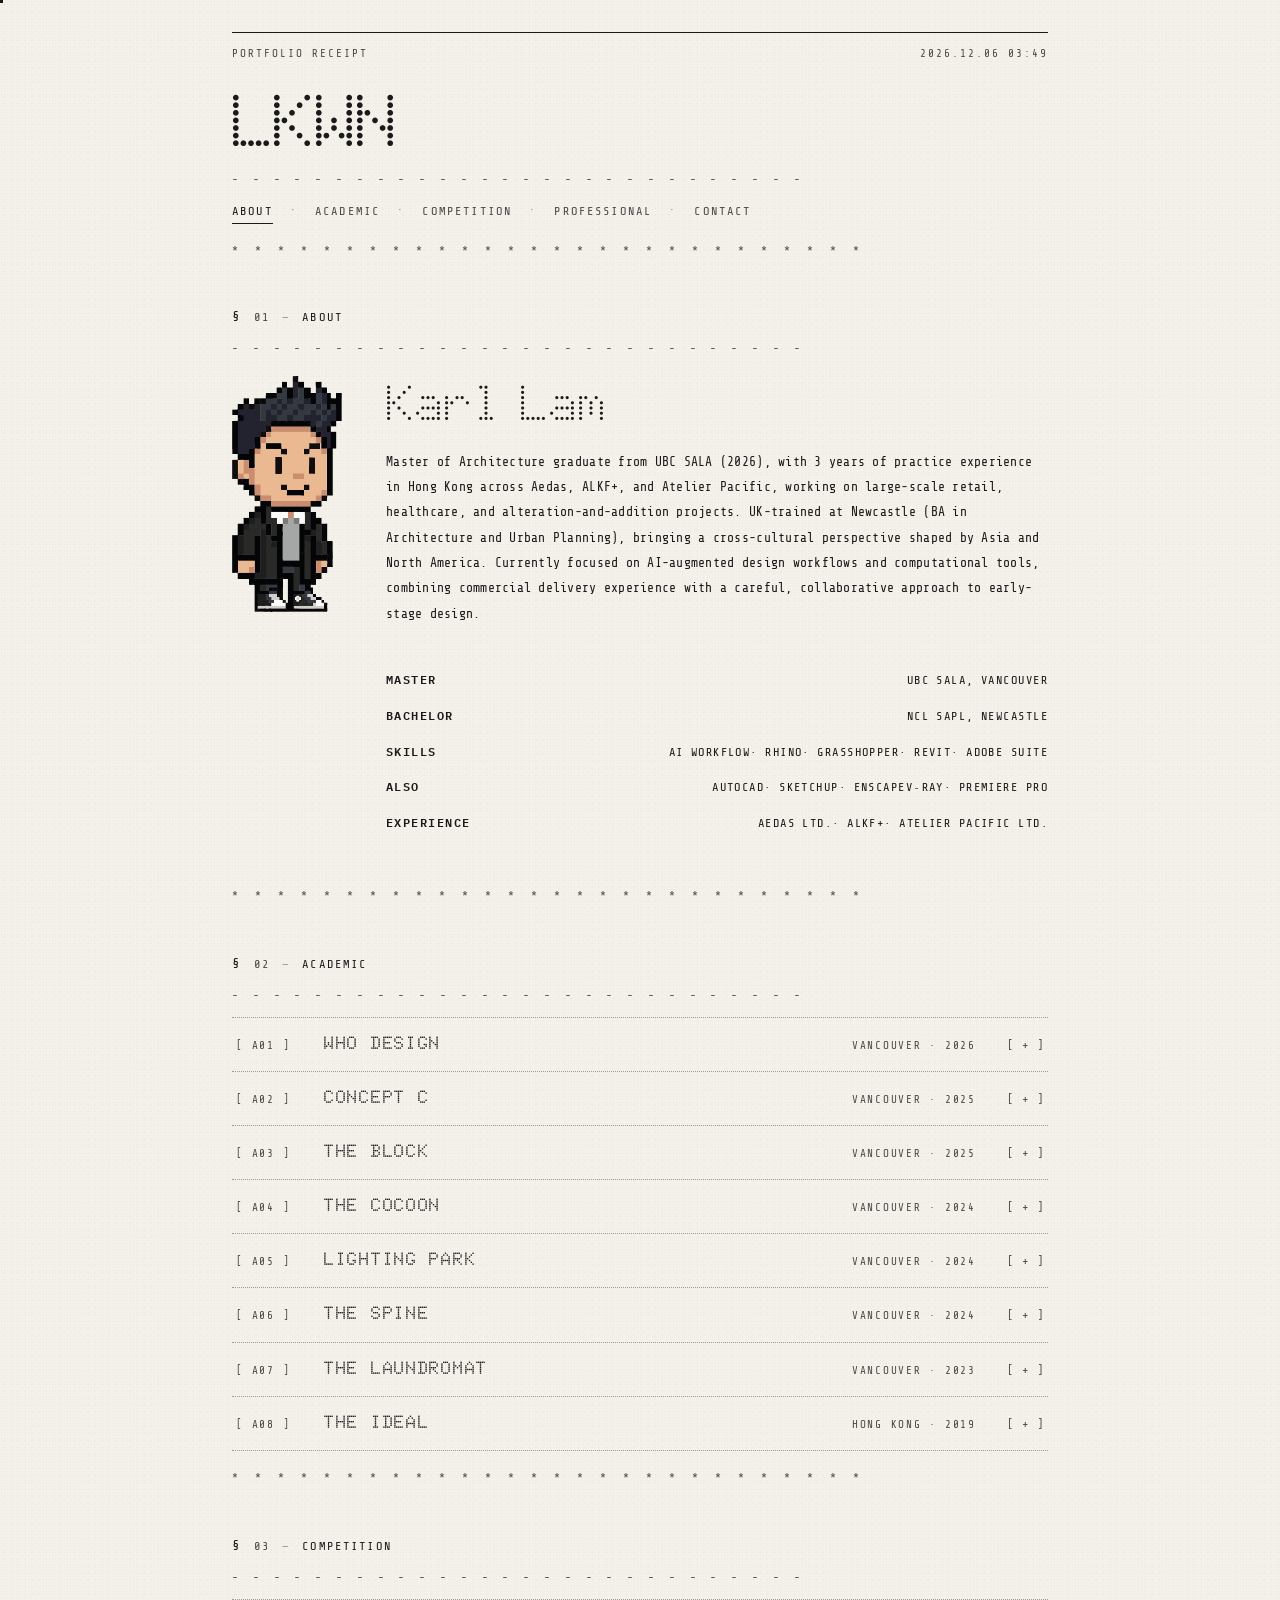
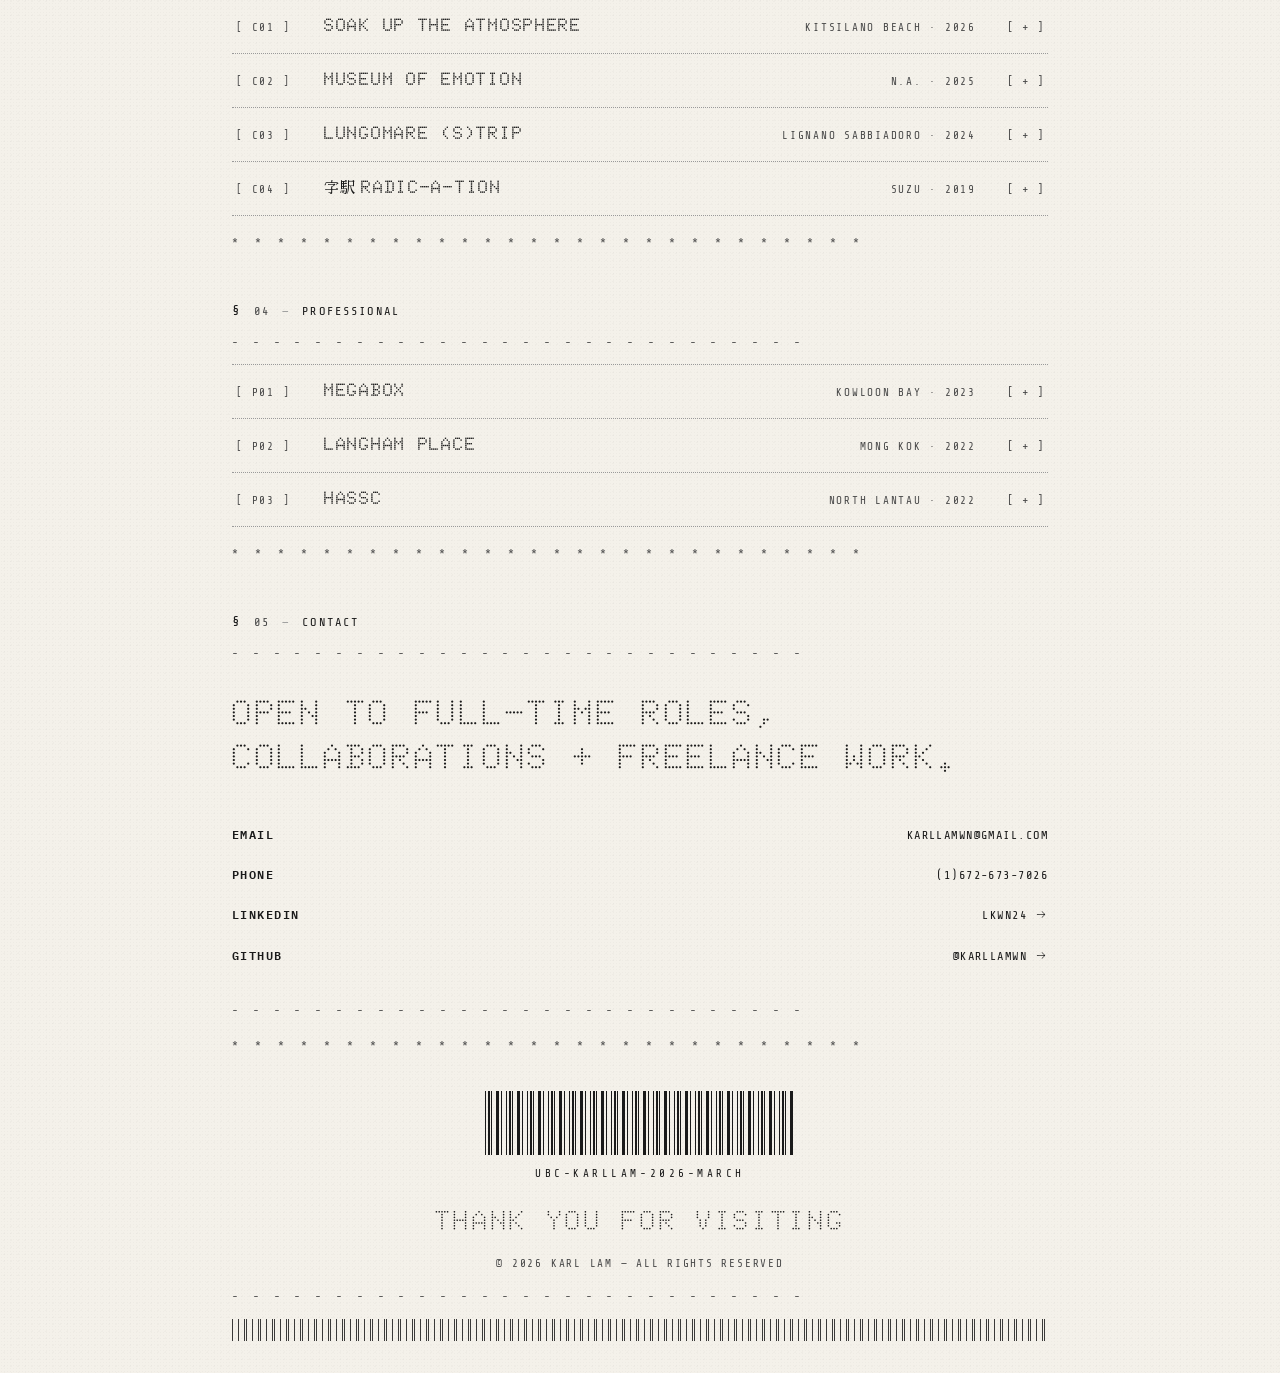
==== commit 19a8e8d4: "Updates" ====
--- a/index.html
+++ b/index.html
@@ -1 +1 @@
-<!doctype html><html lang="en"><head><meta charset="utf-8"/><link rel="icon" href="/favicon.ico"/><meta name="viewport" content="width=device-width,initial-scale=1"/><meta name="theme-color" content="#000000"/><meta name="author" content="John Doe"><link rel="preconnect" href="https://fonts.googleapis.com"><link rel="preconnect" href="https://fonts.gstatic.com" crossorigin><link href="https://fonts.googleapis.com/css2?family=Doto:ROND,wght@0..100,100..900&family=Hina+Mincho&family=IBM+Plex+Mono:wght@600&family=Share+Tech+Mono&family=VT323&display=swap" rel="stylesheet"><script defer="defer" src="/static/js/main.36dfbce8.js"></script><link href="/static/css/main.f06ff8dd.css" rel="stylesheet"></head><body><noscript>You need to enable JavaScript to run this app.</noscript><div id="root"></div></body></html>+<!doctype html><html lang="en"><head><meta charset="utf-8"/><link rel="icon" href="/favicon.ico"/><meta name="viewport" content="width=device-width,initial-scale=1"/><meta name="theme-color" content="#000000"/><meta name="author" content="John Doe"><link rel="preconnect" href="https://fonts.googleapis.com"><link rel="preconnect" href="https://fonts.gstatic.com" crossorigin><link href="https://fonts.googleapis.com/css2?family=Doto:ROND,wght@0..100,100..900&family=Hina+Mincho&family=IBM+Plex+Mono:wght@600&family=Share+Tech+Mono&family=VT323&display=swap" rel="stylesheet"><script defer="defer" src="/static/js/main.f0d2da92.js"></script><link href="/static/css/main.42d63fe2.css" rel="stylesheet"></head><body><noscript>You need to enable JavaScript to run this app.</noscript><div id="root"></div></body></html>
--- a/static/css/main.42d63fe2.css
+++ b/static/css/main.42d63fe2.css
@@ -0,0 +1,6 @@
+@charset "UTF-8";/*!
+ * Bootstrap  v5.2.3 (https://getbootstrap.com/)
+ * Copyright 2011-2022 The Bootstrap Authors
+ * Copyright 2011-2022 Twitter, Inc.
+ * Licensed under MIT (https://github.com/twbs/bootstrap/blob/main/LICENSE)
+ */:root{--bs-blue:#0d6efd;--bs-indigo:#6610f2;--bs-purple:#6f42c1;--bs-pink:#d63384;--bs-red:#dc3545;--bs-orange:#fd7e14;--bs-yellow:#ffc107;--bs-green:#198754;--bs-teal:#20c997;--bs-cyan:#0dcaf0;--bs-black:#000;--bs-white:#fff;--bs-gray:#6c757d;--bs-gray-dark:#343a40;--bs-gray-100:#f8f9fa;--bs-gray-200:#e9ecef;--bs-gray-300:#dee2e6;--bs-gray-400:#ced4da;--bs-gray-500:#adb5bd;--bs-gray-600:#6c757d;--bs-gray-700:#495057;--bs-gray-800:#343a40;--bs-gray-900:#212529;--bs-primary:#0d6efd;--bs-secondary:#6c757d;--bs-success:#198754;--bs-info:#0dcaf0;--bs-warning:#ffc107;--bs-danger:#dc3545;--bs-light:#f8f9fa;--bs-dark:#212529;--bs-primary-rgb:13,110,253;--bs-secondary-rgb:108,117,125;--bs-success-rgb:25,135,84;--bs-info-rgb:13,202,240;--bs-warning-rgb:255,193,7;--bs-danger-rgb:220,53,69;--bs-light-rgb:248,249,250;--bs-dark-rgb:33,37,41;--bs-white-rgb:255,255,255;--bs-black-rgb:0,0,0;--bs-body-color-rgb:33,37,41;--bs-body-bg-rgb:255,255,255;--bs-font-sans-serif:system-ui,-apple-system,"Segoe UI",Roboto,"Helvetica Neue","Noto Sans","Liberation Sans",Arial,sans-serif,"Apple Color Emoji","Segoe UI Emoji","Segoe UI Symbol","Noto Color Emoji";--bs-font-monospace:SFMono-Regular,Menlo,Monaco,Consolas,"Liberation Mono","Courier New",monospace;--bs-gradient:linear-gradient(180deg,hsla(0,0%,100%,.15),hsla(0,0%,100%,0));--bs-body-font-family:var(--bs-font-sans-serif);--bs-body-font-size:1rem;--bs-body-font-weight:400;--bs-body-line-height:1.5;--bs-body-color:#212529;--bs-body-bg:#fff;--bs-border-width:1px;--bs-border-style:solid;--bs-border-color:#dee2e6;--bs-border-color-translucent:rgba(0,0,0,.175);--bs-border-radius:0.375rem;--bs-border-radius-sm:0.25rem;--bs-border-radius-lg:0.5rem;--bs-border-radius-xl:1rem;--bs-border-radius-2xl:2rem;--bs-border-radius-pill:50rem;--bs-link-color:#0d6efd;--bs-link-hover-color:#0a58ca;--bs-code-color:#d63384;--bs-highlight-bg:#fff3cd}*,:after,:before{box-sizing:border-box}@media (prefers-reduced-motion:no-preference){:root{scroll-behavior:smooth}}body{-webkit-text-size-adjust:100%;-webkit-tap-highlight-color:transparent;background-color:#fff;background-color:var(--bs-body-bg);color:#212529;color:var(--bs-body-color);font-family:system-ui,-apple-system,Segoe UI,Roboto,Helvetica Neue,Noto Sans,Liberation Sans,Arial,sans-serif,Apple Color Emoji,Segoe UI Emoji,Segoe UI Symbol,Noto Color Emoji;font-family:var(--bs-body-font-family);font-size:1rem;font-size:var(--bs-body-font-size);font-weight:400;font-weight:var(--bs-body-font-weight);line-height:1.5;line-height:var(--bs-body-line-height);text-align:var(--bs-body-text-align)}hr{border:0;border-top:1px solid;color:inherit;margin:1rem 0;opacity:.25}.h1,.h2,.h3,.h4,.h5,.h6,h1,h2,h3,h4,h5,h6{font-weight:500;line-height:1.2;margin-bottom:.5rem;margin-top:0}.h1,h1{font-size:calc(1.375rem + 1.5vw)}@media (min-width:1200px){.h1,h1{font-size:2.5rem}}.h2,h2{font-size:calc(1.325rem + .9vw)}@media (min-width:1200px){.h2,h2{font-size:2rem}}.h3,h3{font-size:calc(1.3rem + .6vw)}@media (min-width:1200px){.h3,h3{font-size:1.75rem}}.h4,h4{font-size:calc(1.275rem + .3vw)}@media (min-width:1200px){.h4,h4{font-size:1.5rem}}.h5,h5{font-size:1.25rem}.h6,h6{font-size:1rem}p{margin-bottom:1rem;margin-top:0}abbr[title]{cursor:help;-webkit-text-decoration:underline dotted;text-decoration:underline dotted;-webkit-text-decoration-skip-ink:none;text-decoration-skip-ink:none}address{font-style:normal;line-height:inherit;margin-bottom:1rem}ol,ul{padding-left:2rem}dl,ol,ul{margin-bottom:1rem;margin-top:0}ol ol,ol ul,ul ol,ul ul{margin-bottom:0}dt{font-weight:700}dd{margin-bottom:.5rem;margin-left:0}blockquote{margin:0 0 1rem}b,strong{font-weight:bolder}.small,small{font-size:.875em}.mark,mark{background-color:#fff3cd;background-color:var(--bs-highlight-bg);padding:.1875em}sub,sup{font-size:.75em;line-height:0;position:relative;vertical-align:initial}sub{bottom:-.25em}sup{top:-.5em}a{color:#0d6efd;color:var(--bs-link-color);text-decoration:underline}a:hover{color:#0a58ca;color:var(--bs-link-hover-color)}a:not([href]):not([class]),a:not([href]):not([class]):hover{color:inherit;text-decoration:none}code,kbd,pre,samp{font-family:SFMono-Regular,Menlo,Monaco,Consolas,Liberation Mono,Courier New,monospace;font-family:var(--bs-font-monospace);font-size:1em}pre{display:block;font-size:.875em;margin-bottom:1rem;margin-top:0;overflow:auto}pre code{color:inherit;font-size:inherit;word-break:normal}code{word-wrap:break-word;color:#d63384;color:var(--bs-code-color);font-size:.875em}a>code{color:inherit}kbd{background-color:#212529;background-color:var(--bs-body-color);border-radius:.25rem;color:#fff;color:var(--bs-body-bg);font-size:.875em;padding:.1875rem .375rem}kbd kbd{font-size:1em;padding:0}figure{margin:0 0 1rem}img,svg{vertical-align:middle}table{border-collapse:collapse;caption-side:bottom}caption{color:#6c757d;padding-bottom:.5rem;padding-top:.5rem;text-align:left}th{text-align:inherit;text-align:-webkit-match-parent}tbody,td,tfoot,th,thead,tr{border:0 solid;border-color:inherit}label{display:inline-block}button{border-radius:0}button:focus:not(:focus-visible){outline:0}button,input,optgroup,select,textarea{font-family:inherit;font-size:inherit;line-height:inherit;margin:0}button,select{text-transform:none}[role=button]{cursor:pointer}select{word-wrap:normal}select:disabled{opacity:1}[list]:not([type=date]):not([type=datetime-local]):not([type=month]):not([type=week]):not([type=time])::-webkit-calendar-picker-indicator{display:none!important}[type=button],[type=reset],[type=submit],button{-webkit-appearance:button}[type=button]:not(:disabled),[type=reset]:not(:disabled),[type=submit]:not(:disabled),button:not(:disabled){cursor:pointer}::-moz-focus-inner{border-style:none;padding:0}textarea{resize:vertical}fieldset{border:0;margin:0;min-width:0;padding:0}legend{float:left;font-size:calc(1.275rem + .3vw);line-height:inherit;margin-bottom:.5rem;padding:0;width:100%}@media (min-width:1200px){legend{font-size:1.5rem}}legend+*{clear:left}::-webkit-datetime-edit-day-field,::-webkit-datetime-edit-fields-wrapper,::-webkit-datetime-edit-hour-field,::-webkit-datetime-edit-minute,::-webkit-datetime-edit-month-field,::-webkit-datetime-edit-text,::-webkit-datetime-edit-year-field{padding:0}::-webkit-inner-spin-button{height:auto}[type=search]{-webkit-appearance:textfield;outline-offset:-2px}::-webkit-search-decoration{-webkit-appearance:none}::-webkit-color-swatch-wrapper{padding:0}::-webkit-file-upload-button{-webkit-appearance:button;font:inherit}::file-selector-button{-webkit-appearance:button;font:inherit}output{display:inline-block}iframe{border:0}summary{cursor:pointer;display:list-item}progress{vertical-align:initial}[hidden]{display:none!important}.lead{font-size:1.25rem;font-weight:300}.display-1{font-size:calc(1.625rem + 4.5vw);font-weight:300;line-height:1.2}@media (min-width:1200px){.display-1{font-size:5rem}}.display-2{font-size:calc(1.575rem + 3.9vw);font-weight:300;line-height:1.2}@media (min-width:1200px){.display-2{font-size:4.5rem}}.display-3{font-size:calc(1.525rem + 3.3vw);font-weight:300;line-height:1.2}@media (min-width:1200px){.display-3{font-size:4rem}}.display-4{font-size:calc(1.475rem + 2.7vw);font-weight:300;line-height:1.2}@media (min-width:1200px){.display-4{font-size:3.5rem}}.display-5{font-size:calc(1.425rem + 2.1vw);font-weight:300;line-height:1.2}@media (min-width:1200px){.display-5{font-size:3rem}}.display-6{font-size:calc(1.375rem + 1.5vw);font-weight:300;line-height:1.2}@media (min-width:1200px){.display-6{font-size:2.5rem}}.list-inline,.list-unstyled{list-style:none;padding-left:0}.list-inline-item{display:inline-block}.list-inline-item:not(:last-child){margin-right:.5rem}.initialism{font-size:.875em;text-transform:uppercase}.blockquote{font-size:1.25rem;margin-bottom:1rem}.blockquote>:last-child{margin-bottom:0}.blockquote-footer{color:#6c757d;font-size:.875em;margin-bottom:1rem;margin-top:-1rem}.blockquote-footer:before{content:"— "}.img-fluid,.img-thumbnail{height:auto;max-width:100%}.img-thumbnail{background-color:#fff;border:1px solid #dee2e6;border:1px solid var(--bs-border-color);border-radius:.375rem;padding:.25rem}.figure{display:inline-block}.figure-img{line-height:1;margin-bottom:.5rem}.figure-caption{color:#6c757d;font-size:.875em}.container,.container-fluid,.container-lg,.container-md,.container-sm,.container-xl,.container-xxl{--bs-gutter-x:1.5rem;--bs-gutter-y:0;margin-left:auto;margin-right:auto;padding-left:calc(var(--bs-gutter-x)*.5);padding-right:calc(var(--bs-gutter-x)*.5);width:100%}@media (min-width:576px){.container,.container-sm{max-width:540px}}@media (min-width:768px){.container,.container-md,.container-sm{max-width:720px}}@media (min-width:992px){.container,.container-lg,.container-md,.container-sm{max-width:960px}}@media (min-width:1200px){.container,.container-lg,.container-md,.container-sm,.container-xl{max-width:1140px}}@media (min-width:1400px){.container,.container-lg,.container-md,.container-sm,.container-xl,.container-xxl{max-width:1320px}}.row{--bs-gutter-x:1.5rem;--bs-gutter-y:0;display:flex;flex-wrap:wrap;margin-left:calc(var(--bs-gutter-x)*-.5);margin-right:calc(var(--bs-gutter-x)*-.5);margin-top:calc(var(--bs-gutter-y)*-1)}.row>*{flex-shrink:0;margin-top:var(--bs-gutter-y);max-width:100%;padding-left:calc(var(--bs-gutter-x)*.5);padding-right:calc(var(--bs-gutter-x)*.5);width:100%}.col{flex:1 0}.row-cols-auto>*{flex:0 0 auto;width:auto}.row-cols-1>*{flex:0 0 auto;width:100%}.row-cols-2>*{flex:0 0 auto;width:50%}.row-cols-3>*{flex:0 0 auto;width:33.3333333333%}.row-cols-4>*{flex:0 0 auto;width:25%}.row-cols-5>*{flex:0 0 auto;width:20%}.row-cols-6>*{flex:0 0 auto;width:16.6666666667%}.col-auto{flex:0 0 auto;width:auto}.col-1{flex:0 0 auto;width:8.33333333%}.col-2{flex:0 0 auto;width:16.66666667%}.col-3{flex:0 0 auto;width:25%}.col-4{flex:0 0 auto;width:33.33333333%}.col-5{flex:0 0 auto;width:41.66666667%}.col-6{flex:0 0 auto;width:50%}.col-7{flex:0 0 auto;width:58.33333333%}.col-8{flex:0 0 auto;width:66.66666667%}.col-9{flex:0 0 auto;width:75%}.col-10{flex:0 0 auto;width:83.33333333%}.col-11{flex:0 0 auto;width:91.66666667%}.col-12{flex:0 0 auto;width:100%}.offset-1{margin-left:8.33333333%}.offset-2{margin-left:16.66666667%}.offset-3{margin-left:25%}.offset-4{margin-left:33.33333333%}.offset-5{margin-left:41.66666667%}.offset-6{margin-left:50%}.offset-7{margin-left:58.33333333%}.offset-8{margin-left:66.66666667%}.offset-9{margin-left:75%}.offset-10{margin-left:83.33333333%}.offset-11{margin-left:91.66666667%}.g-0,.gx-0{--bs-gutter-x:0}.g-0,.gy-0{--bs-gutter-y:0}.g-1,.gx-1{--bs-gutter-x:0.25rem}.g-1,.gy-1{--bs-gutter-y:0.25rem}.g-2,.gx-2{--bs-gutter-x:0.5rem}.g-2,.gy-2{--bs-gutter-y:0.5rem}.g-3,.gx-3{--bs-gutter-x:1rem}.g-3,.gy-3{--bs-gutter-y:1rem}.g-4,.gx-4{--bs-gutter-x:1.5rem}.g-4,.gy-4{--bs-gutter-y:1.5rem}.g-5,.gx-5{--bs-gutter-x:3rem}.g-5,.gy-5{--bs-gutter-y:3rem}@media (min-width:576px){.col-sm{flex:1 0}.row-cols-sm-auto>*{flex:0 0 auto;width:auto}.row-cols-sm-1>*{flex:0 0 auto;width:100%}.row-cols-sm-2>*{flex:0 0 auto;width:50%}.row-cols-sm-3>*{flex:0 0 auto;width:33.3333333333%}.row-cols-sm-4>*{flex:0 0 auto;width:25%}.row-cols-sm-5>*{flex:0 0 auto;width:20%}.row-cols-sm-6>*{flex:0 0 auto;width:16.6666666667%}.col-sm-auto{flex:0 0 auto;width:auto}.col-sm-1{flex:0 0 auto;width:8.33333333%}.col-sm-2{flex:0 0 auto;width:16.66666667%}.col-sm-3{flex:0 0 auto;width:25%}.col-sm-4{flex:0 0 auto;width:33.33333333%}.col-sm-5{flex:0 0 auto;width:41.66666667%}.col-sm-6{flex:0 0 auto;width:50%}.col-sm-7{flex:0 0 auto;width:58.33333333%}.col-sm-8{flex:0 0 auto;width:66.66666667%}.col-sm-9{flex:0 0 auto;width:75%}.col-sm-10{flex:0 0 auto;width:83.33333333%}.col-sm-11{flex:0 0 auto;width:91.66666667%}.col-sm-12{flex:0 0 auto;width:100%}.offset-sm-0{margin-left:0}.offset-sm-1{margin-left:8.33333333%}.offset-sm-2{margin-left:16.66666667%}.offset-sm-3{margin-left:25%}.offset-sm-4{margin-left:33.33333333%}.offset-sm-5{margin-left:41.66666667%}.offset-sm-6{margin-left:50%}.offset-sm-7{margin-left:58.33333333%}.offset-sm-8{margin-left:66.66666667%}.offset-sm-9{margin-left:75%}.offset-sm-10{margin-left:83.33333333%}.offset-sm-11{margin-left:91.66666667%}.g-sm-0,.gx-sm-0{--bs-gutter-x:0}.g-sm-0,.gy-sm-0{--bs-gutter-y:0}.g-sm-1,.gx-sm-1{--bs-gutter-x:0.25rem}.g-sm-1,.gy-sm-1{--bs-gutter-y:0.25rem}.g-sm-2,.gx-sm-2{--bs-gutter-x:0.5rem}.g-sm-2,.gy-sm-2{--bs-gutter-y:0.5rem}.g-sm-3,.gx-sm-3{--bs-gutter-x:1rem}.g-sm-3,.gy-sm-3{--bs-gutter-y:1rem}.g-sm-4,.gx-sm-4{--bs-gutter-x:1.5rem}.g-sm-4,.gy-sm-4{--bs-gutter-y:1.5rem}.g-sm-5,.gx-sm-5{--bs-gutter-x:3rem}.g-sm-5,.gy-sm-5{--bs-gutter-y:3rem}}@media (min-width:768px){.col-md{flex:1 0}.row-cols-md-auto>*{flex:0 0 auto;width:auto}.row-cols-md-1>*{flex:0 0 auto;width:100%}.row-cols-md-2>*{flex:0 0 auto;width:50%}.row-cols-md-3>*{flex:0 0 auto;width:33.3333333333%}.row-cols-md-4>*{flex:0 0 auto;width:25%}.row-cols-md-5>*{flex:0 0 auto;width:20%}.row-cols-md-6>*{flex:0 0 auto;width:16.6666666667%}.col-md-auto{flex:0 0 auto;width:auto}.col-md-1{flex:0 0 auto;width:8.33333333%}.col-md-2{flex:0 0 auto;width:16.66666667%}.col-md-3{flex:0 0 auto;width:25%}.col-md-4{flex:0 0 auto;width:33.33333333%}.col-md-5{flex:0 0 auto;width:41.66666667%}.col-md-6{flex:0 0 auto;width:50%}.col-md-7{flex:0 0 auto;width:58.33333333%}.col-md-8{flex:0 0 auto;width:66.66666667%}.col-md-9{flex:0 0 auto;width:75%}.col-md-10{flex:0 0 auto;width:83.33333333%}.col-md-11{flex:0 0 auto;width:91.66666667%}.col-md-12{flex:0 0 auto;width:100%}.offset-md-0{margin-left:0}.offset-md-1{margin-left:8.33333333%}.offset-md-2{margin-left:16.66666667%}.offset-md-3{margin-left:25%}.offset-md-4{margin-left:33.33333333%}.offset-md-5{margin-left:41.66666667%}.offset-md-6{margin-left:50%}.offset-md-7{margin-left:58.33333333%}.offset-md-8{margin-left:66.66666667%}.offset-md-9{margin-left:75%}.offset-md-10{margin-left:83.33333333%}.offset-md-11{margin-left:91.66666667%}.g-md-0,.gx-md-0{--bs-gutter-x:0}.g-md-0,.gy-md-0{--bs-gutter-y:0}.g-md-1,.gx-md-1{--bs-gutter-x:0.25rem}.g-md-1,.gy-md-1{--bs-gutter-y:0.25rem}.g-md-2,.gx-md-2{--bs-gutter-x:0.5rem}.g-md-2,.gy-md-2{--bs-gutter-y:0.5rem}.g-md-3,.gx-md-3{--bs-gutter-x:1rem}.g-md-3,.gy-md-3{--bs-gutter-y:1rem}.g-md-4,.gx-md-4{--bs-gutter-x:1.5rem}.g-md-4,.gy-md-4{--bs-gutter-y:1.5rem}.g-md-5,.gx-md-5{--bs-gutter-x:3rem}.g-md-5,.gy-md-5{--bs-gutter-y:3rem}}@media (min-width:992px){.col-lg{flex:1 0}.row-cols-lg-auto>*{flex:0 0 auto;width:auto}.row-cols-lg-1>*{flex:0 0 auto;width:100%}.row-cols-lg-2>*{flex:0 0 auto;width:50%}.row-cols-lg-3>*{flex:0 0 auto;width:33.3333333333%}.row-cols-lg-4>*{flex:0 0 auto;width:25%}.row-cols-lg-5>*{flex:0 0 auto;width:20%}.row-cols-lg-6>*{flex:0 0 auto;width:16.6666666667%}.col-lg-auto{flex:0 0 auto;width:auto}.col-lg-1{flex:0 0 auto;width:8.33333333%}.col-lg-2{flex:0 0 auto;width:16.66666667%}.col-lg-3{flex:0 0 auto;width:25%}.col-lg-4{flex:0 0 auto;width:33.33333333%}.col-lg-5{flex:0 0 auto;width:41.66666667%}.col-lg-6{flex:0 0 auto;width:50%}.col-lg-7{flex:0 0 auto;width:58.33333333%}.col-lg-8{flex:0 0 auto;width:66.66666667%}.col-lg-9{flex:0 0 auto;width:75%}.col-lg-10{flex:0 0 auto;width:83.33333333%}.col-lg-11{flex:0 0 auto;width:91.66666667%}.col-lg-12{flex:0 0 auto;width:100%}.offset-lg-0{margin-left:0}.offset-lg-1{margin-left:8.33333333%}.offset-lg-2{margin-left:16.66666667%}.offset-lg-3{margin-left:25%}.offset-lg-4{margin-left:33.33333333%}.offset-lg-5{margin-left:41.66666667%}.offset-lg-6{margin-left:50%}.offset-lg-7{margin-left:58.33333333%}.offset-lg-8{margin-left:66.66666667%}.offset-lg-9{margin-left:75%}.offset-lg-10{margin-left:83.33333333%}.offset-lg-11{margin-left:91.66666667%}.g-lg-0,.gx-lg-0{--bs-gutter-x:0}.g-lg-0,.gy-lg-0{--bs-gutter-y:0}.g-lg-1,.gx-lg-1{--bs-gutter-x:0.25rem}.g-lg-1,.gy-lg-1{--bs-gutter-y:0.25rem}.g-lg-2,.gx-lg-2{--bs-gutter-x:0.5rem}.g-lg-2,.gy-lg-2{--bs-gutter-y:0.5rem}.g-lg-3,.gx-lg-3{--bs-gutter-x:1rem}.g-lg-3,.gy-lg-3{--bs-gutter-y:1rem}.g-lg-4,.gx-lg-4{--bs-gutter-x:1.5rem}.g-lg-4,.gy-lg-4{--bs-gutter-y:1.5rem}.g-lg-5,.gx-lg-5{--bs-gutter-x:3rem}.g-lg-5,.gy-lg-5{--bs-gutter-y:3rem}}@media (min-width:1200px){.col-xl{flex:1 0}.row-cols-xl-auto>*{flex:0 0 auto;width:auto}.row-cols-xl-1>*{flex:0 0 auto;width:100%}.row-cols-xl-2>*{flex:0 0 auto;width:50%}.row-cols-xl-3>*{flex:0 0 auto;width:33.3333333333%}.row-cols-xl-4>*{flex:0 0 auto;width:25%}.row-cols-xl-5>*{flex:0 0 auto;width:20%}.row-cols-xl-6>*{flex:0 0 auto;width:16.6666666667%}.col-xl-auto{flex:0 0 auto;width:auto}.col-xl-1{flex:0 0 auto;width:8.33333333%}.col-xl-2{flex:0 0 auto;width:16.66666667%}.col-xl-3{flex:0 0 auto;width:25%}.col-xl-4{flex:0 0 auto;width:33.33333333%}.col-xl-5{flex:0 0 auto;width:41.66666667%}.col-xl-6{flex:0 0 auto;width:50%}.col-xl-7{flex:0 0 auto;width:58.33333333%}.col-xl-8{flex:0 0 auto;width:66.66666667%}.col-xl-9{flex:0 0 auto;width:75%}.col-xl-10{flex:0 0 auto;width:83.33333333%}.col-xl-11{flex:0 0 auto;width:91.66666667%}.col-xl-12{flex:0 0 auto;width:100%}.offset-xl-0{margin-left:0}.offset-xl-1{margin-left:8.33333333%}.offset-xl-2{margin-left:16.66666667%}.offset-xl-3{margin-left:25%}.offset-xl-4{margin-left:33.33333333%}.offset-xl-5{margin-left:41.66666667%}.offset-xl-6{margin-left:50%}.offset-xl-7{margin-left:58.33333333%}.offset-xl-8{margin-left:66.66666667%}.offset-xl-9{margin-left:75%}.offset-xl-10{margin-left:83.33333333%}.offset-xl-11{margin-left:91.66666667%}.g-xl-0,.gx-xl-0{--bs-gutter-x:0}.g-xl-0,.gy-xl-0{--bs-gutter-y:0}.g-xl-1,.gx-xl-1{--bs-gutter-x:0.25rem}.g-xl-1,.gy-xl-1{--bs-gutter-y:0.25rem}.g-xl-2,.gx-xl-2{--bs-gutter-x:0.5rem}.g-xl-2,.gy-xl-2{--bs-gutter-y:0.5rem}.g-xl-3,.gx-xl-3{--bs-gutter-x:1rem}.g-xl-3,.gy-xl-3{--bs-gutter-y:1rem}.g-xl-4,.gx-xl-4{--bs-gutter-x:1.5rem}.g-xl-4,.gy-xl-4{--bs-gutter-y:1.5rem}.g-xl-5,.gx-xl-5{--bs-gutter-x:3rem}.g-xl-5,.gy-xl-5{--bs-gutter-y:3rem}}@media (min-width:1400px){.col-xxl{flex:1 0}.row-cols-xxl-auto>*{flex:0 0 auto;width:auto}.row-cols-xxl-1>*{flex:0 0 auto;width:100%}.row-cols-xxl-2>*{flex:0 0 auto;width:50%}.row-cols-xxl-3>*{flex:0 0 auto;width:33.3333333333%}.row-cols-xxl-4>*{flex:0 0 auto;width:25%}.row-cols-xxl-5>*{flex:0 0 auto;width:20%}.row-cols-xxl-6>*{flex:0 0 auto;width:16.6666666667%}.col-xxl-auto{flex:0 0 auto;width:auto}.col-xxl-1{flex:0 0 auto;width:8.33333333%}.col-xxl-2{flex:0 0 auto;width:16.66666667%}.col-xxl-3{flex:0 0 auto;width:25%}.col-xxl-4{flex:0 0 auto;width:33.33333333%}.col-xxl-5{flex:0 0 auto;width:41.66666667%}.col-xxl-6{flex:0 0 auto;width:50%}.col-xxl-7{flex:0 0 auto;width:58.33333333%}.col-xxl-8{flex:0 0 auto;width:66.66666667%}.col-xxl-9{flex:0 0 auto;width:75%}.col-xxl-10{flex:0 0 auto;width:83.33333333%}.col-xxl-11{flex:0 0 auto;width:91.66666667%}.col-xxl-12{flex:0 0 auto;width:100%}.offset-xxl-0{margin-left:0}.offset-xxl-1{margin-left:8.33333333%}.offset-xxl-2{margin-left:16.66666667%}.offset-xxl-3{margin-left:25%}.offset-xxl-4{margin-left:33.33333333%}.offset-xxl-5{margin-left:41.66666667%}.offset-xxl-6{margin-left:50%}.offset-xxl-7{margin-left:58.33333333%}.offset-xxl-8{margin-left:66.66666667%}.offset-xxl-9{margin-left:75%}.offset-xxl-10{margin-left:83.33333333%}.offset-xxl-11{margin-left:91.66666667%}.g-xxl-0,.gx-xxl-0{--bs-gutter-x:0}.g-xxl-0,.gy-xxl-0{--bs-gutter-y:0}.g-xxl-1,.gx-xxl-1{--bs-gutter-x:0.25rem}.g-xxl-1,.gy-xxl-1{--bs-gutter-y:0.25rem}.g-xxl-2,.gx-xxl-2{--bs-gutter-x:0.5rem}.g-xxl-2,.gy-xxl-2{--bs-gutter-y:0.5rem}.g-xxl-3,.gx-xxl-3{--bs-gutter-x:1rem}.g-xxl-3,.gy-xxl-3{--bs-gutter-y:1rem}.g-xxl-4,.gx-xxl-4{--bs-gutter-x:1.5rem}.g-xxl-4,.gy-xxl-4{--bs-gutter-y:1.5rem}.g-xxl-5,.gx-xxl-5{--bs-gutter-x:3rem}.g-xxl-5,.gy-xxl-5{--bs-gutter-y:3rem}}.table{--bs-table-color:var(--bs-body-color);--bs-table-bg:transparent;--bs-table-border-color:var(--bs-border-color);--bs-table-accent-bg:transparent;--bs-table-striped-color:var(--bs-body-color);--bs-table-striped-bg:rgba(0,0,0,.05);--bs-table-active-color:var(--bs-body-color);--bs-table-active-bg:rgba(0,0,0,.1);--bs-table-hover-color:var(--bs-body-color);--bs-table-hover-bg:rgba(0,0,0,.075);border-color:var(--bs-table-border-color);color:var(--bs-table-color);margin-bottom:1rem;vertical-align:top;width:100%}.table>:not(caption)>*>*{background-color:var(--bs-table-bg);border-bottom-width:1px;box-shadow:inset 0 0 0 9999px var(--bs-table-accent-bg);padding:.5rem}.table>tbody{vertical-align:inherit}.table>thead{vertical-align:bottom}.table-group-divider{border-top:2px solid}.caption-top{caption-side:top}.table-sm>:not(caption)>*>*{padding:.25rem}.table-bordered>:not(caption)>*{border-width:1px 0}.table-bordered>:not(caption)>*>*{border-width:0 1px}.table-borderless>:not(caption)>*>*{border-bottom-width:0}.table-borderless>:not(:first-child){border-top-width:0}.table-striped-columns>:not(caption)>tr>:nth-child(2n),.table-striped>tbody>tr:nth-of-type(odd)>*{--bs-table-accent-bg:var(--bs-table-striped-bg);color:var(--bs-table-striped-color)}.table-active{--bs-table-accent-bg:var(--bs-table-active-bg);color:var(--bs-table-active-color)}.table-hover>tbody>tr:hover>*{--bs-table-accent-bg:var(--bs-table-hover-bg);color:var(--bs-table-hover-color)}.table-primary{--bs-table-color:#000;--bs-table-bg:#cfe2ff;--bs-table-border-color:#bacbe6;--bs-table-striped-bg:#c5d7f2;--bs-table-striped-color:#000;--bs-table-active-bg:#bacbe6;--bs-table-active-color:#000;--bs-table-hover-bg:#bfd1ec;--bs-table-hover-color:#000}.table-primary,.table-secondary{border-color:var(--bs-table-border-color);color:var(--bs-table-color)}.table-secondary{--bs-table-color:#000;--bs-table-bg:#e2e3e5;--bs-table-border-color:#cbccce;--bs-table-striped-bg:#d7d8da;--bs-table-striped-color:#000;--bs-table-active-bg:#cbccce;--bs-table-active-color:#000;--bs-table-hover-bg:#d1d2d4;--bs-table-hover-color:#000}.table-success{--bs-table-color:#000;--bs-table-bg:#d1e7dd;--bs-table-border-color:#bcd0c7;--bs-table-striped-bg:#c7dbd2;--bs-table-striped-color:#000;--bs-table-active-bg:#bcd0c7;--bs-table-active-color:#000;--bs-table-hover-bg:#c1d6cc;--bs-table-hover-color:#000}.table-info,.table-success{border-color:var(--bs-table-border-color);color:var(--bs-table-color)}.table-info{--bs-table-color:#000;--bs-table-bg:#cff4fc;--bs-table-border-color:#badce3;--bs-table-striped-bg:#c5e8ef;--bs-table-striped-color:#000;--bs-table-active-bg:#badce3;--bs-table-active-color:#000;--bs-table-hover-bg:#bfe2e9;--bs-table-hover-color:#000}.table-warning{--bs-table-color:#000;--bs-table-bg:#fff3cd;--bs-table-border-color:#e6dbb9;--bs-table-striped-bg:#f2e7c3;--bs-table-striped-color:#000;--bs-table-active-bg:#e6dbb9;--bs-table-active-color:#000;--bs-table-hover-bg:#ece1be;--bs-table-hover-color:#000}.table-danger,.table-warning{border-color:var(--bs-table-border-color);color:var(--bs-table-color)}.table-danger{--bs-table-color:#000;--bs-table-bg:#f8d7da;--bs-table-border-color:#dfc2c4;--bs-table-striped-bg:#eccccf;--bs-table-striped-color:#000;--bs-table-active-bg:#dfc2c4;--bs-table-active-color:#000;--bs-table-hover-bg:#e5c7ca;--bs-table-hover-color:#000}.table-light{--bs-table-color:#000;--bs-table-bg:#f8f9fa;--bs-table-border-color:#dfe0e1;--bs-table-striped-bg:#ecedee;--bs-table-striped-color:#000;--bs-table-active-bg:#dfe0e1;--bs-table-active-color:#000;--bs-table-hover-bg:#e5e6e7;--bs-table-hover-color:#000}.table-dark,.table-light{border-color:var(--bs-table-border-color);color:var(--bs-table-color)}.table-dark{--bs-table-color:#fff;--bs-table-bg:#212529;--bs-table-border-color:#373b3e;--bs-table-striped-bg:#2c3034;--bs-table-striped-color:#fff;--bs-table-active-bg:#373b3e;--bs-table-active-color:#fff;--bs-table-hover-bg:#323539;--bs-table-hover-color:#fff}.table-responsive{-webkit-overflow-scrolling:touch;overflow-x:auto}@media (max-width:575.98px){.table-responsive-sm{-webkit-overflow-scrolling:touch;overflow-x:auto}}@media (max-width:767.98px){.table-responsive-md{-webkit-overflow-scrolling:touch;overflow-x:auto}}@media (max-width:991.98px){.table-responsive-lg{-webkit-overflow-scrolling:touch;overflow-x:auto}}@media (max-width:1199.98px){.table-responsive-xl{-webkit-overflow-scrolling:touch;overflow-x:auto}}@media (max-width:1399.98px){.table-responsive-xxl{-webkit-overflow-scrolling:touch;overflow-x:auto}}.form-label{margin-bottom:.5rem}.col-form-label{font-size:inherit;line-height:1.5;margin-bottom:0;padding-bottom:calc(.375rem + 1px);padding-top:calc(.375rem + 1px)}.col-form-label-lg{font-size:1.25rem;padding-bottom:calc(.5rem + 1px);padding-top:calc(.5rem + 1px)}.col-form-label-sm{font-size:.875rem;padding-bottom:calc(.25rem + 1px);padding-top:calc(.25rem + 1px)}.form-text{color:#6c757d;font-size:.875em;margin-top:.25rem}.form-control{-webkit-appearance:none;appearance:none;background-clip:padding-box;background-color:#fff;border:1px solid #ced4da;border-radius:.375rem;color:#212529;display:block;font-size:1rem;font-weight:400;line-height:1.5;padding:.375rem .75rem;transition:border-color .15s ease-in-out,box-shadow .15s ease-in-out;width:100%}@media (prefers-reduced-motion:reduce){.form-control{transition:none}}.form-control[type=file]{overflow:hidden}.form-control[type=file]:not(:disabled):not([readonly]){cursor:pointer}.form-control:focus{background-color:#fff;border-color:#86b7fe;box-shadow:0 0 0 .25rem rgba(13,110,253,.25);color:#212529;outline:0}.form-control::-webkit-date-and-time-value{height:1.5em}.form-control::-webkit-input-placeholder{color:#6c757d;opacity:1}.form-control::placeholder{color:#6c757d;opacity:1}.form-control:disabled{background-color:#e9ecef;opacity:1}.form-control::-webkit-file-upload-button{-webkit-margin-end:.75rem;background-color:#e9ecef;border:0 solid;border-color:inherit;border-inline-end-width:1px;border-radius:0;color:#212529;margin:-.375rem -.75rem;margin-inline-end:.75rem;padding:.375rem .75rem;pointer-events:none;-webkit-transition:color .15s ease-in-out,background-color .15s ease-in-out,border-color .15s ease-in-out,box-shadow .15s ease-in-out;transition:color .15s ease-in-out,background-color .15s ease-in-out,border-color .15s ease-in-out,box-shadow .15s ease-in-out}.form-control::file-selector-button{-webkit-margin-end:.75rem;background-color:#e9ecef;border:0 solid;border-color:inherit;border-inline-end-width:1px;border-radius:0;color:#212529;margin:-.375rem -.75rem;margin-inline-end:.75rem;padding:.375rem .75rem;pointer-events:none;transition:color .15s ease-in-out,background-color .15s ease-in-out,border-color .15s ease-in-out,box-shadow .15s ease-in-out}@media (prefers-reduced-motion:reduce){.form-control::-webkit-file-upload-button{-webkit-transition:none;transition:none}.form-control::file-selector-button{transition:none}}.form-control:hover:not(:disabled):not([readonly])::-webkit-file-upload-button{background-color:#dde0e3}.form-control:hover:not(:disabled):not([readonly])::file-selector-button{background-color:#dde0e3}.form-control-plaintext{background-color:initial;border:solid transparent;border-width:1px 0;color:#212529;display:block;line-height:1.5;margin-bottom:0;padding:.375rem 0;width:100%}.form-control-plaintext:focus{outline:0}.form-control-plaintext.form-control-lg,.form-control-plaintext.form-control-sm{padding-left:0;padding-right:0}.form-control-sm{border-radius:.25rem;font-size:.875rem;min-height:calc(1.5em + .5rem + 2px);padding:.25rem .5rem}.form-control-sm::-webkit-file-upload-button{-webkit-margin-end:.5rem;margin:-.25rem -.5rem;margin-inline-end:.5rem;padding:.25rem .5rem}.form-control-sm::file-selector-button{-webkit-margin-end:.5rem;margin:-.25rem -.5rem;margin-inline-end:.5rem;padding:.25rem .5rem}.form-control-lg{border-radius:.5rem;font-size:1.25rem;min-height:calc(1.5em + 1rem + 2px);padding:.5rem 1rem}.form-control-lg::-webkit-file-upload-button{-webkit-margin-end:1rem;margin:-.5rem -1rem;margin-inline-end:1rem;padding:.5rem 1rem}.form-control-lg::file-selector-button{-webkit-margin-end:1rem;margin:-.5rem -1rem;margin-inline-end:1rem;padding:.5rem 1rem}textarea.form-control{min-height:calc(1.5em + .75rem + 2px)}textarea.form-control-sm{min-height:calc(1.5em + .5rem + 2px)}textarea.form-control-lg{min-height:calc(1.5em + 1rem + 2px)}.form-control-color{height:calc(1.5em + .75rem + 2px);padding:.375rem;width:3rem}.form-control-color:not(:disabled):not([readonly]){cursor:pointer}.form-control-color::-moz-color-swatch{border:0!important;border-radius:.375rem}.form-control-color::-webkit-color-swatch{border-radius:.375rem}.form-control-color.form-control-sm{height:calc(1.5em + .5rem + 2px)}.form-control-color.form-control-lg{height:calc(1.5em + 1rem + 2px)}.form-select{-moz-padding-start:calc(.75rem - 3px);-webkit-appearance:none;appearance:none;background-color:#fff;background-image:url("data:image/svg+xml;charset=utf-8,%3Csvg xmlns='http://www.w3.org/2000/svg' viewBox='0 0 16 16'%3E%3Cpath fill='none' stroke='%23343a40' stroke-linecap='round' stroke-linejoin='round' stroke-width='2' d='m2 5 6 6 6-6'/%3E%3C/svg%3E");background-position:right .75rem center;background-repeat:no-repeat;background-size:16px 12px;border:1px solid #ced4da;border-radius:.375rem;color:#212529;display:block;font-size:1rem;font-weight:400;line-height:1.5;padding:.375rem 2.25rem .375rem .75rem;transition:border-color .15s ease-in-out,box-shadow .15s ease-in-out;width:100%}@media (prefers-reduced-motion:reduce){.form-select{transition:none}}.form-select:focus{border-color:#86b7fe;box-shadow:0 0 0 .25rem rgba(13,110,253,.25);outline:0}.form-select[multiple],.form-select[size]:not([size="1"]){background-image:none;padding-right:.75rem}.form-select:disabled{background-color:#e9ecef}.form-select:-moz-focusring{color:transparent;text-shadow:0 0 0 #212529}.form-select-sm{border-radius:.25rem;font-size:.875rem;padding-bottom:.25rem;padding-left:.5rem;padding-top:.25rem}.form-select-lg{border-radius:.5rem;font-size:1.25rem;padding-bottom:.5rem;padding-left:1rem;padding-top:.5rem}.form-check{display:block;margin-bottom:.125rem;min-height:1.5rem;padding-left:1.5em}.form-check .form-check-input{float:left;margin-left:-1.5em}.form-check-reverse{padding-left:0;padding-right:1.5em;text-align:right}.form-check-reverse .form-check-input{float:right;margin-left:0;margin-right:-1.5em}.form-check-input{-webkit-appearance:none;appearance:none;background-color:#fff;background-position:50%;background-repeat:no-repeat;background-size:contain;border:1px solid rgba(0,0,0,.25);height:1em;margin-top:.25em;-webkit-print-color-adjust:exact;print-color-adjust:exact;vertical-align:top;width:1em}.form-check-input[type=checkbox]{border-radius:.25em}.form-check-input[type=radio]{border-radius:50%}.form-check-input:active{-webkit-filter:brightness(90%);filter:brightness(90%)}.form-check-input:focus{border-color:#86b7fe;box-shadow:0 0 0 .25rem rgba(13,110,253,.25);outline:0}.form-check-input:checked{background-color:#0d6efd;border-color:#0d6efd}.form-check-input:checked[type=checkbox]{background-image:url("data:image/svg+xml;charset=utf-8,%3Csvg xmlns='http://www.w3.org/2000/svg' viewBox='0 0 20 20'%3E%3Cpath fill='none' stroke='%23fff' stroke-linecap='round' stroke-linejoin='round' stroke-width='3' d='m6 10 3 3 6-6'/%3E%3C/svg%3E")}.form-check-input:checked[type=radio]{background-image:url("data:image/svg+xml;charset=utf-8,%3Csvg xmlns='http://www.w3.org/2000/svg' viewBox='-4 -4 8 8'%3E%3Ccircle r='2' fill='%23fff'/%3E%3C/svg%3E")}.form-check-input[type=checkbox]:indeterminate{background-color:#0d6efd;background-image:url("data:image/svg+xml;charset=utf-8,%3Csvg xmlns='http://www.w3.org/2000/svg' viewBox='0 0 20 20'%3E%3Cpath fill='none' stroke='%23fff' stroke-linecap='round' stroke-linejoin='round' stroke-width='3' d='M6 10h8'/%3E%3C/svg%3E");border-color:#0d6efd}.form-check-input:disabled{-webkit-filter:none;filter:none;opacity:.5;pointer-events:none}.form-check-input:disabled~.form-check-label,.form-check-input[disabled]~.form-check-label{cursor:default;opacity:.5}.form-switch{padding-left:2.5em}.form-switch .form-check-input{background-image:url("data:image/svg+xml;charset=utf-8,%3Csvg xmlns='http://www.w3.org/2000/svg' viewBox='-4 -4 8 8'%3E%3Ccircle r='3' fill='rgba(0, 0, 0, 0.25)'/%3E%3C/svg%3E");background-position:0;border-radius:2em;margin-left:-2.5em;transition:background-position .15s ease-in-out;width:2em}@media (prefers-reduced-motion:reduce){.form-switch .form-check-input{transition:none}}.form-switch .form-check-input:focus{background-image:url("data:image/svg+xml;charset=utf-8,%3Csvg xmlns='http://www.w3.org/2000/svg' viewBox='-4 -4 8 8'%3E%3Ccircle r='3' fill='%2386b7fe'/%3E%3C/svg%3E")}.form-switch .form-check-input:checked{background-image:url("data:image/svg+xml;charset=utf-8,%3Csvg xmlns='http://www.w3.org/2000/svg' viewBox='-4 -4 8 8'%3E%3Ccircle r='3' fill='%23fff'/%3E%3C/svg%3E");background-position:100%}.form-switch.form-check-reverse{padding-left:0;padding-right:2.5em}.form-switch.form-check-reverse .form-check-input{margin-left:0;margin-right:-2.5em}.form-check-inline{display:inline-block;margin-right:1rem}.btn-check{clip:rect(0,0,0,0);pointer-events:none;position:absolute}.btn-check:disabled+.btn,.btn-check[disabled]+.btn{-webkit-filter:none;filter:none;opacity:.65;pointer-events:none}.form-range{-webkit-appearance:none;appearance:none;background-color:initial;height:1.5rem;padding:0;width:100%}.form-range:focus{outline:0}.form-range:focus::-webkit-slider-thumb{box-shadow:0 0 0 1px #fff,0 0 0 .25rem rgba(13,110,253,.25)}.form-range:focus::-moz-range-thumb{box-shadow:0 0 0 1px #fff,0 0 0 .25rem rgba(13,110,253,.25)}.form-range::-moz-focus-outer{border:0}.form-range::-webkit-slider-thumb{-webkit-appearance:none;appearance:none;background-color:#0d6efd;border:0;border-radius:1rem;height:1rem;margin-top:-.25rem;-webkit-transition:background-color .15s ease-in-out,border-color .15s ease-in-out,box-shadow .15s ease-in-out;transition:background-color .15s ease-in-out,border-color .15s ease-in-out,box-shadow .15s ease-in-out;width:1rem}@media (prefers-reduced-motion:reduce){.form-range::-webkit-slider-thumb{-webkit-transition:none;transition:none}}.form-range::-webkit-slider-thumb:active{background-color:#b6d4fe}.form-range::-webkit-slider-runnable-track{background-color:#dee2e6;border-color:transparent;border-radius:1rem;color:transparent;cursor:pointer;height:.5rem;width:100%}.form-range::-moz-range-thumb{appearance:none;background-color:#0d6efd;border:0;border-radius:1rem;height:1rem;-moz-transition:background-color .15s ease-in-out,border-color .15s ease-in-out,box-shadow .15s ease-in-out;transition:background-color .15s ease-in-out,border-color .15s ease-in-out,box-shadow .15s ease-in-out;width:1rem}@media (prefers-reduced-motion:reduce){.form-range::-moz-range-thumb{-moz-transition:none;transition:none}}.form-range::-moz-range-thumb:active{background-color:#b6d4fe}.form-range::-moz-range-track{background-color:#dee2e6;border-color:transparent;border-radius:1rem;color:transparent;cursor:pointer;height:.5rem;width:100%}.form-range:disabled{pointer-events:none}.form-range:disabled::-webkit-slider-thumb{background-color:#adb5bd}.form-range:disabled::-moz-range-thumb{background-color:#adb5bd}.form-floating{position:relative}.form-floating>.form-control,.form-floating>.form-control-plaintext,.form-floating>.form-select{height:calc(3.5rem + 2px);line-height:1.25}.form-floating>label{border:1px solid transparent;height:100%;left:0;overflow:hidden;padding:1rem .75rem;pointer-events:none;position:absolute;text-align:start;text-overflow:ellipsis;top:0;-webkit-transform-origin:0 0;transform-origin:0 0;transition:opacity .1s ease-in-out,-webkit-transform .1s ease-in-out;transition:opacity .1s ease-in-out,transform .1s ease-in-out;transition:opacity .1s ease-in-out,transform .1s ease-in-out,-webkit-transform .1s ease-in-out;white-space:nowrap;width:100%}@media (prefers-reduced-motion:reduce){.form-floating>label{transition:none}}.form-floating>.form-control,.form-floating>.form-control-plaintext{padding:1rem .75rem}.form-floating>.form-control-plaintext::-webkit-input-placeholder,.form-floating>.form-control::-webkit-input-placeholder{color:transparent}.form-floating>.form-control-plaintext::placeholder,.form-floating>.form-control::placeholder{color:transparent}.form-floating>.form-control-plaintext:focus,.form-floating>.form-control-plaintext:not(:placeholder-shown),.form-floating>.form-control:focus,.form-floating>.form-control:not(:placeholder-shown){padding-bottom:.625rem;padding-top:1.625rem}.form-floating>.form-control-plaintext:-webkit-autofill,.form-floating>.form-control:-webkit-autofill{padding-bottom:.625rem;padding-top:1.625rem}.form-floating>.form-select{padding-bottom:.625rem;padding-top:1.625rem}.form-floating>.form-control-plaintext~label,.form-floating>.form-control:focus~label,.form-floating>.form-control:not(:placeholder-shown)~label,.form-floating>.form-select~label{opacity:.65;-webkit-transform:scale(.85) translateY(-.5rem) translateX(.15rem);transform:scale(.85) translateY(-.5rem) translateX(.15rem)}.form-floating>.form-control:-webkit-autofill~label{opacity:.65;-webkit-transform:scale(.85) translateY(-.5rem) translateX(.15rem);transform:scale(.85) translateY(-.5rem) translateX(.15rem)}.form-floating>.form-control-plaintext~label{border-width:1px 0}.input-group{align-items:stretch;display:flex;flex-wrap:wrap;position:relative;width:100%}.input-group>.form-control,.input-group>.form-floating,.input-group>.form-select{flex:1 1 auto;min-width:0;position:relative;width:1%}.input-group>.form-control:focus,.input-group>.form-floating:focus-within,.input-group>.form-select:focus{z-index:5}.input-group .btn{position:relative;z-index:2}.input-group .btn:focus{z-index:5}.input-group-text{align-items:center;background-color:#e9ecef;border:1px solid #ced4da;border-radius:.375rem;color:#212529;display:flex;font-size:1rem;font-weight:400;line-height:1.5;padding:.375rem .75rem;text-align:center;white-space:nowrap}.input-group-lg>.btn,.input-group-lg>.form-control,.input-group-lg>.form-select,.input-group-lg>.input-group-text{border-radius:.5rem;font-size:1.25rem;padding:.5rem 1rem}.input-group-sm>.btn,.input-group-sm>.form-control,.input-group-sm>.form-select,.input-group-sm>.input-group-text{border-radius:.25rem;font-size:.875rem;padding:.25rem .5rem}.input-group-lg>.form-select,.input-group-sm>.form-select{padding-right:3rem}.input-group.has-validation>.dropdown-toggle:nth-last-child(n+4),.input-group.has-validation>.form-floating:nth-last-child(n+3)>.form-control,.input-group.has-validation>.form-floating:nth-last-child(n+3)>.form-select,.input-group.has-validation>:nth-last-child(n+3):not(.dropdown-toggle):not(.dropdown-menu):not(.form-floating),.input-group:not(.has-validation)>.dropdown-toggle:nth-last-child(n+3),.input-group:not(.has-validation)>.form-floating:not(:last-child)>.form-control,.input-group:not(.has-validation)>.form-floating:not(:last-child)>.form-select,.input-group:not(.has-validation)>:not(:last-child):not(.dropdown-toggle):not(.dropdown-menu):not(.form-floating){border-bottom-right-radius:0;border-top-right-radius:0}.input-group>:not(:first-child):not(.dropdown-menu):not(.valid-tooltip):not(.valid-feedback):not(.invalid-tooltip):not(.invalid-feedback){border-bottom-left-radius:0;border-top-left-radius:0;margin-left:-1px}.input-group>.form-floating:not(:first-child)>.form-control,.input-group>.form-floating:not(:first-child)>.form-select{border-bottom-left-radius:0;border-top-left-radius:0}.valid-feedback{color:#198754;display:none;font-size:.875em;margin-top:.25rem;width:100%}.valid-tooltip{background-color:rgba(25,135,84,.9);border-radius:.375rem;color:#fff;display:none;font-size:.875rem;margin-top:.1rem;max-width:100%;padding:.25rem .5rem;position:absolute;top:100%;z-index:5}.is-valid~.valid-feedback,.is-valid~.valid-tooltip,.was-validated :valid~.valid-feedback,.was-validated :valid~.valid-tooltip{display:block}.form-control.is-valid,.was-validated .form-control:valid{background-image:url("data:image/svg+xml;charset=utf-8,%3Csvg xmlns='http://www.w3.org/2000/svg' viewBox='0 0 8 8'%3E%3Cpath fill='%23198754' d='M2.3 6.73.6 4.53c-.4-1.04.46-1.4 1.1-.8l1.1 1.4 3.4-3.8c.6-.63 1.6-.27 1.2.7l-4 4.6c-.43.5-.8.4-1.1.1z'/%3E%3C/svg%3E");background-position:right calc(.375em + .1875rem) center;background-repeat:no-repeat;background-size:calc(.75em + .375rem) calc(.75em + .375rem);border-color:#198754;padding-right:calc(1.5em + .75rem)}.form-control.is-valid:focus,.was-validated .form-control:valid:focus{border-color:#198754;box-shadow:0 0 0 .25rem rgba(25,135,84,.25)}.was-validated textarea.form-control:valid,textarea.form-control.is-valid{background-position:top calc(.375em + .1875rem) right calc(.375em + .1875rem);padding-right:calc(1.5em + .75rem)}.form-select.is-valid,.was-validated .form-select:valid{border-color:#198754}.form-select.is-valid:not([multiple]):not([size]),.form-select.is-valid:not([multiple])[size="1"],.was-validated .form-select:valid:not([multiple]):not([size]),.was-validated .form-select:valid:not([multiple])[size="1"]{background-image:url("data:image/svg+xml;charset=utf-8,%3Csvg xmlns='http://www.w3.org/2000/svg' viewBox='0 0 16 16'%3E%3Cpath fill='none' stroke='%23343a40' stroke-linecap='round' stroke-linejoin='round' stroke-width='2' d='m2 5 6 6 6-6'/%3E%3C/svg%3E"),url("data:image/svg+xml;charset=utf-8,%3Csvg xmlns='http://www.w3.org/2000/svg' viewBox='0 0 8 8'%3E%3Cpath fill='%23198754' d='M2.3 6.73.6 4.53c-.4-1.04.46-1.4 1.1-.8l1.1 1.4 3.4-3.8c.6-.63 1.6-.27 1.2.7l-4 4.6c-.43.5-.8.4-1.1.1z'/%3E%3C/svg%3E");background-position:right .75rem center,center right 2.25rem;background-size:16px 12px,calc(.75em + .375rem) calc(.75em + .375rem);padding-right:4.125rem}.form-select.is-valid:focus,.was-validated .form-select:valid:focus{border-color:#198754;box-shadow:0 0 0 .25rem rgba(25,135,84,.25)}.form-control-color.is-valid,.was-validated .form-control-color:valid{width:calc(3.75rem + 1.5em)}.form-check-input.is-valid,.was-validated .form-check-input:valid{border-color:#198754}.form-check-input.is-valid:checked,.was-validated .form-check-input:valid:checked{background-color:#198754}.form-check-input.is-valid:focus,.was-validated .form-check-input:valid:focus{box-shadow:0 0 0 .25rem rgba(25,135,84,.25)}.form-check-input.is-valid~.form-check-label,.was-validated .form-check-input:valid~.form-check-label{color:#198754}.form-check-inline .form-check-input~.valid-feedback{margin-left:.5em}.input-group>.form-control:not(:focus).is-valid,.input-group>.form-floating:not(:focus-within).is-valid,.input-group>.form-select:not(:focus).is-valid,.was-validated .input-group>.form-control:not(:focus):valid,.was-validated .input-group>.form-floating:not(:focus-within):valid,.was-validated .input-group>.form-select:not(:focus):valid{z-index:3}.invalid-feedback{color:#dc3545;display:none;font-size:.875em;margin-top:.25rem;width:100%}.invalid-tooltip{background-color:rgba(220,53,69,.9);border-radius:.375rem;color:#fff;display:none;font-size:.875rem;margin-top:.1rem;max-width:100%;padding:.25rem .5rem;position:absolute;top:100%;z-index:5}.is-invalid~.invalid-feedback,.is-invalid~.invalid-tooltip,.was-validated :invalid~.invalid-feedback,.was-validated :invalid~.invalid-tooltip{display:block}.form-control.is-invalid,.was-validated .form-control:invalid{background-image:url("data:image/svg+xml;charset=utf-8,%3Csvg xmlns='http://www.w3.org/2000/svg' width='12' height='12' fill='none' stroke='%23dc3545'%3E%3Ccircle cx='6' cy='6' r='4.5'/%3E%3Cpath stroke-linejoin='round' d='M5.8 3.6h.4L6 6.5z'/%3E%3Ccircle cx='6' cy='8.2' r='.6' fill='%23dc3545' stroke='none'/%3E%3C/svg%3E");background-position:right calc(.375em + .1875rem) center;background-repeat:no-repeat;background-size:calc(.75em + .375rem) calc(.75em + .375rem);border-color:#dc3545;padding-right:calc(1.5em + .75rem)}.form-control.is-invalid:focus,.was-validated .form-control:invalid:focus{border-color:#dc3545;box-shadow:0 0 0 .25rem rgba(220,53,69,.25)}.was-validated textarea.form-control:invalid,textarea.form-control.is-invalid{background-position:top calc(.375em + .1875rem) right calc(.375em + .1875rem);padding-right:calc(1.5em + .75rem)}.form-select.is-invalid,.was-validated .form-select:invalid{border-color:#dc3545}.form-select.is-invalid:not([multiple]):not([size]),.form-select.is-invalid:not([multiple])[size="1"],.was-validated .form-select:invalid:not([multiple]):not([size]),.was-validated .form-select:invalid:not([multiple])[size="1"]{background-image:url("data:image/svg+xml;charset=utf-8,%3Csvg xmlns='http://www.w3.org/2000/svg' viewBox='0 0 16 16'%3E%3Cpath fill='none' stroke='%23343a40' stroke-linecap='round' stroke-linejoin='round' stroke-width='2' d='m2 5 6 6 6-6'/%3E%3C/svg%3E"),url("data:image/svg+xml;charset=utf-8,%3Csvg xmlns='http://www.w3.org/2000/svg' width='12' height='12' fill='none' stroke='%23dc3545'%3E%3Ccircle cx='6' cy='6' r='4.5'/%3E%3Cpath stroke-linejoin='round' d='M5.8 3.6h.4L6 6.5z'/%3E%3Ccircle cx='6' cy='8.2' r='.6' fill='%23dc3545' stroke='none'/%3E%3C/svg%3E");background-position:right .75rem center,center right 2.25rem;background-size:16px 12px,calc(.75em + .375rem) calc(.75em + .375rem);padding-right:4.125rem}.form-select.is-invalid:focus,.was-validated .form-select:invalid:focus{border-color:#dc3545;box-shadow:0 0 0 .25rem rgba(220,53,69,.25)}.form-control-color.is-invalid,.was-validated .form-control-color:invalid{width:calc(3.75rem + 1.5em)}.form-check-input.is-invalid,.was-validated .form-check-input:invalid{border-color:#dc3545}.form-check-input.is-invalid:checked,.was-validated .form-check-input:invalid:checked{background-color:#dc3545}.form-check-input.is-invalid:focus,.was-validated .form-check-input:invalid:focus{box-shadow:0 0 0 .25rem rgba(220,53,69,.25)}.form-check-input.is-invalid~.form-check-label,.was-validated .form-check-input:invalid~.form-check-label{color:#dc3545}.form-check-inline .form-check-input~.invalid-feedback{margin-left:.5em}.input-group>.form-control:not(:focus).is-invalid,.input-group>.form-floating:not(:focus-within).is-invalid,.input-group>.form-select:not(:focus).is-invalid,.was-validated .input-group>.form-control:not(:focus):invalid,.was-validated .input-group>.form-floating:not(:focus-within):invalid,.was-validated .input-group>.form-select:not(:focus):invalid{z-index:4}.btn{--bs-btn-padding-x:0.75rem;--bs-btn-padding-y:0.375rem;--bs-btn-font-family: ;--bs-btn-font-size:1rem;--bs-btn-font-weight:400;--bs-btn-line-height:1.5;--bs-btn-color:#212529;--bs-btn-bg:transparent;--bs-btn-border-width:1px;--bs-btn-border-color:transparent;--bs-btn-border-radius:0.375rem;--bs-btn-hover-border-color:transparent;--bs-btn-box-shadow:inset 0 1px 0 hsla(0,0%,100%,.15),0 1px 1px rgba(0,0,0,.075);--bs-btn-disabled-opacity:0.65;--bs-btn-focus-box-shadow:0 0 0 0.25rem rgba(var(--bs-btn-focus-shadow-rgb),.5);background-color:var(--bs-btn-bg);border:var(--bs-btn-border-width) solid var(--bs-btn-border-color);border-radius:var(--bs-btn-border-radius);color:var(--bs-btn-color);cursor:pointer;display:inline-block;font-family:var(--bs-btn-font-family);font-size:var(--bs-btn-font-size);font-weight:var(--bs-btn-font-weight);line-height:var(--bs-btn-line-height);padding:var(--bs-btn-padding-y) var(--bs-btn-padding-x);text-align:center;text-decoration:none;transition:color .15s ease-in-out,background-color .15s ease-in-out,border-color .15s ease-in-out,box-shadow .15s ease-in-out;-webkit-user-select:none;user-select:none;vertical-align:middle}@media (prefers-reduced-motion:reduce){.btn{transition:none}}.btn:hover{background-color:var(--bs-btn-hover-bg);border-color:var(--bs-btn-hover-border-color);color:var(--bs-btn-hover-color)}.btn-check+.btn:hover{background-color:var(--bs-btn-bg);border-color:var(--bs-btn-border-color);color:var(--bs-btn-color)}.btn:focus-visible{background-color:var(--bs-btn-hover-bg);border-color:var(--bs-btn-hover-border-color);box-shadow:var(--bs-btn-focus-box-shadow);color:var(--bs-btn-hover-color);outline:0}.btn-check:focus-visible+.btn{border-color:var(--bs-btn-hover-border-color);box-shadow:var(--bs-btn-focus-box-shadow);outline:0}.btn-check:checked+.btn,.btn.active,.btn.show,.btn:first-child:active,:not(.btn-check)+.btn:active{background-color:var(--bs-btn-active-bg);border-color:var(--bs-btn-active-border-color);color:var(--bs-btn-active-color)}.btn-check:checked+.btn:focus-visible,.btn.active:focus-visible,.btn.show:focus-visible,.btn:first-child:active:focus-visible,:not(.btn-check)+.btn:active:focus-visible{box-shadow:var(--bs-btn-focus-box-shadow)}.btn.disabled,.btn:disabled,fieldset:disabled .btn{background-color:var(--bs-btn-disabled-bg);border-color:var(--bs-btn-disabled-border-color);color:var(--bs-btn-disabled-color);opacity:var(--bs-btn-disabled-opacity);pointer-events:none}.btn-primary{--bs-btn-color:#fff;--bs-btn-bg:#0d6efd;--bs-btn-border-color:#0d6efd;--bs-btn-hover-color:#fff;--bs-btn-hover-bg:#0b5ed7;--bs-btn-hover-border-color:#0a58ca;--bs-btn-focus-shadow-rgb:49,132,253;--bs-btn-active-color:#fff;--bs-btn-active-bg:#0a58ca;--bs-btn-active-border-color:#0a53be;--bs-btn-active-shadow:inset 0 3px 5px rgba(0,0,0,.125);--bs-btn-disabled-color:#fff;--bs-btn-disabled-bg:#0d6efd;--bs-btn-disabled-border-color:#0d6efd}.btn-secondary{--bs-btn-color:#fff;--bs-btn-bg:#6c757d;--bs-btn-border-color:#6c757d;--bs-btn-hover-color:#fff;--bs-btn-hover-bg:#5c636a;--bs-btn-hover-border-color:#565e64;--bs-btn-focus-shadow-rgb:130,138,145;--bs-btn-active-color:#fff;--bs-btn-active-bg:#565e64;--bs-btn-active-border-color:#51585e;--bs-btn-active-shadow:inset 0 3px 5px rgba(0,0,0,.125);--bs-btn-disabled-color:#fff;--bs-btn-disabled-bg:#6c757d;--bs-btn-disabled-border-color:#6c757d}.btn-success{--bs-btn-color:#fff;--bs-btn-bg:#198754;--bs-btn-border-color:#198754;--bs-btn-hover-color:#fff;--bs-btn-hover-bg:#157347;--bs-btn-hover-border-color:#146c43;--bs-btn-focus-shadow-rgb:60,153,110;--bs-btn-active-color:#fff;--bs-btn-active-bg:#146c43;--bs-btn-active-border-color:#13653f;--bs-btn-active-shadow:inset 0 3px 5px rgba(0,0,0,.125);--bs-btn-disabled-color:#fff;--bs-btn-disabled-bg:#198754;--bs-btn-disabled-border-color:#198754}.btn-info{--bs-btn-color:#000;--bs-btn-bg:#0dcaf0;--bs-btn-border-color:#0dcaf0;--bs-btn-hover-color:#000;--bs-btn-hover-bg:#31d2f2;--bs-btn-hover-border-color:#25cff2;--bs-btn-focus-shadow-rgb:11,172,204;--bs-btn-active-color:#000;--bs-btn-active-bg:#3dd5f3;--bs-btn-active-border-color:#25cff2;--bs-btn-active-shadow:inset 0 3px 5px rgba(0,0,0,.125);--bs-btn-disabled-color:#000;--bs-btn-disabled-bg:#0dcaf0;--bs-btn-disabled-border-color:#0dcaf0}.btn-warning{--bs-btn-color:#000;--bs-btn-bg:#ffc107;--bs-btn-border-color:#ffc107;--bs-btn-hover-color:#000;--bs-btn-hover-bg:#ffca2c;--bs-btn-hover-border-color:#ffc720;--bs-btn-focus-shadow-rgb:217,164,6;--bs-btn-active-color:#000;--bs-btn-active-bg:#ffcd39;--bs-btn-active-border-color:#ffc720;--bs-btn-active-shadow:inset 0 3px 5px rgba(0,0,0,.125);--bs-btn-disabled-color:#000;--bs-btn-disabled-bg:#ffc107;--bs-btn-disabled-border-color:#ffc107}.btn-danger{--bs-btn-color:#fff;--bs-btn-bg:#dc3545;--bs-btn-border-color:#dc3545;--bs-btn-hover-color:#fff;--bs-btn-hover-bg:#bb2d3b;--bs-btn-hover-border-color:#b02a37;--bs-btn-focus-shadow-rgb:225,83,97;--bs-btn-active-color:#fff;--bs-btn-active-bg:#b02a37;--bs-btn-active-border-color:#a52834;--bs-btn-active-shadow:inset 0 3px 5px rgba(0,0,0,.125);--bs-btn-disabled-color:#fff;--bs-btn-disabled-bg:#dc3545;--bs-btn-disabled-border-color:#dc3545}.btn-light{--bs-btn-color:#000;--bs-btn-bg:#f8f9fa;--bs-btn-border-color:#f8f9fa;--bs-btn-hover-color:#000;--bs-btn-hover-bg:#d3d4d5;--bs-btn-hover-border-color:#c6c7c8;--bs-btn-focus-shadow-rgb:211,212,213;--bs-btn-active-color:#000;--bs-btn-active-bg:#c6c7c8;--bs-btn-active-border-color:#babbbc;--bs-btn-active-shadow:inset 0 3px 5px rgba(0,0,0,.125);--bs-btn-disabled-color:#000;--bs-btn-disabled-bg:#f8f9fa;--bs-btn-disabled-border-color:#f8f9fa}.btn-dark{--bs-btn-color:#fff;--bs-btn-bg:#212529;--bs-btn-border-color:#212529;--bs-btn-hover-color:#fff;--bs-btn-hover-bg:#424649;--bs-btn-hover-border-color:#373b3e;--bs-btn-focus-shadow-rgb:66,70,73;--bs-btn-active-color:#fff;--bs-btn-active-bg:#4d5154;--bs-btn-active-border-color:#373b3e;--bs-btn-active-shadow:inset 0 3px 5px rgba(0,0,0,.125);--bs-btn-disabled-color:#fff;--bs-btn-disabled-bg:#212529;--bs-btn-disabled-border-color:#212529}.btn-outline-primary{--bs-btn-color:#0d6efd;--bs-btn-border-color:#0d6efd;--bs-btn-hover-color:#fff;--bs-btn-hover-bg:#0d6efd;--bs-btn-hover-border-color:#0d6efd;--bs-btn-focus-shadow-rgb:13,110,253;--bs-btn-active-color:#fff;--bs-btn-active-bg:#0d6efd;--bs-btn-active-border-color:#0d6efd;--bs-btn-active-shadow:inset 0 3px 5px rgba(0,0,0,.125);--bs-btn-disabled-color:#0d6efd;--bs-btn-disabled-bg:transparent;--bs-btn-disabled-border-color:#0d6efd;--bs-gradient:none}.btn-outline-secondary{--bs-btn-color:#6c757d;--bs-btn-border-color:#6c757d;--bs-btn-hover-color:#fff;--bs-btn-hover-bg:#6c757d;--bs-btn-hover-border-color:#6c757d;--bs-btn-focus-shadow-rgb:108,117,125;--bs-btn-active-color:#fff;--bs-btn-active-bg:#6c757d;--bs-btn-active-border-color:#6c757d;--bs-btn-active-shadow:inset 0 3px 5px rgba(0,0,0,.125);--bs-btn-disabled-color:#6c757d;--bs-btn-disabled-bg:transparent;--bs-btn-disabled-border-color:#6c757d;--bs-gradient:none}.btn-outline-success{--bs-btn-color:#198754;--bs-btn-border-color:#198754;--bs-btn-hover-color:#fff;--bs-btn-hover-bg:#198754;--bs-btn-hover-border-color:#198754;--bs-btn-focus-shadow-rgb:25,135,84;--bs-btn-active-color:#fff;--bs-btn-active-bg:#198754;--bs-btn-active-border-color:#198754;--bs-btn-active-shadow:inset 0 3px 5px rgba(0,0,0,.125);--bs-btn-disabled-color:#198754;--bs-btn-disabled-bg:transparent;--bs-btn-disabled-border-color:#198754;--bs-gradient:none}.btn-outline-info{--bs-btn-color:#0dcaf0;--bs-btn-border-color:#0dcaf0;--bs-btn-hover-color:#000;--bs-btn-hover-bg:#0dcaf0;--bs-btn-hover-border-color:#0dcaf0;--bs-btn-focus-shadow-rgb:13,202,240;--bs-btn-active-color:#000;--bs-btn-active-bg:#0dcaf0;--bs-btn-active-border-color:#0dcaf0;--bs-btn-active-shadow:inset 0 3px 5px rgba(0,0,0,.125);--bs-btn-disabled-color:#0dcaf0;--bs-btn-disabled-bg:transparent;--bs-btn-disabled-border-color:#0dcaf0;--bs-gradient:none}.btn-outline-warning{--bs-btn-color:#ffc107;--bs-btn-border-color:#ffc107;--bs-btn-hover-color:#000;--bs-btn-hover-bg:#ffc107;--bs-btn-hover-border-color:#ffc107;--bs-btn-focus-shadow-rgb:255,193,7;--bs-btn-active-color:#000;--bs-btn-active-bg:#ffc107;--bs-btn-active-border-color:#ffc107;--bs-btn-active-shadow:inset 0 3px 5px rgba(0,0,0,.125);--bs-btn-disabled-color:#ffc107;--bs-btn-disabled-bg:transparent;--bs-btn-disabled-border-color:#ffc107;--bs-gradient:none}.btn-outline-danger{--bs-btn-color:#dc3545;--bs-btn-border-color:#dc3545;--bs-btn-hover-color:#fff;--bs-btn-hover-bg:#dc3545;--bs-btn-hover-border-color:#dc3545;--bs-btn-focus-shadow-rgb:220,53,69;--bs-btn-active-color:#fff;--bs-btn-active-bg:#dc3545;--bs-btn-active-border-color:#dc3545;--bs-btn-active-shadow:inset 0 3px 5px rgba(0,0,0,.125);--bs-btn-disabled-color:#dc3545;--bs-btn-disabled-bg:transparent;--bs-btn-disabled-border-color:#dc3545;--bs-gradient:none}.btn-outline-light{--bs-btn-color:#f8f9fa;--bs-btn-border-color:#f8f9fa;--bs-btn-hover-color:#000;--bs-btn-hover-bg:#f8f9fa;--bs-btn-hover-border-color:#f8f9fa;--bs-btn-focus-shadow-rgb:248,249,250;--bs-btn-active-color:#000;--bs-btn-active-bg:#f8f9fa;--bs-btn-active-border-color:#f8f9fa;--bs-btn-active-shadow:inset 0 3px 5px rgba(0,0,0,.125);--bs-btn-disabled-color:#f8f9fa;--bs-btn-disabled-bg:transparent;--bs-btn-disabled-border-color:#f8f9fa;--bs-gradient:none}.btn-outline-dark{--bs-btn-color:#212529;--bs-btn-border-color:#212529;--bs-btn-hover-color:#fff;--bs-btn-hover-bg:#212529;--bs-btn-hover-border-color:#212529;--bs-btn-focus-shadow-rgb:33,37,41;--bs-btn-active-color:#fff;--bs-btn-active-bg:#212529;--bs-btn-active-border-color:#212529;--bs-btn-active-shadow:inset 0 3px 5px rgba(0,0,0,.125);--bs-btn-disabled-color:#212529;--bs-btn-disabled-bg:transparent;--bs-btn-disabled-border-color:#212529;--bs-gradient:none}.btn-link{--bs-btn-font-weight:400;--bs-btn-color:var(--bs-link-color);--bs-btn-bg:transparent;--bs-btn-border-color:transparent;--bs-btn-hover-color:var(--bs-link-hover-color);--bs-btn-hover-border-color:transparent;--bs-btn-active-color:var(--bs-link-hover-color);--bs-btn-active-border-color:transparent;--bs-btn-disabled-color:#6c757d;--bs-btn-disabled-border-color:transparent;--bs-btn-box-shadow:none;--bs-btn-focus-shadow-rgb:49,132,253;text-decoration:underline}.btn-link:focus-visible{color:var(--bs-btn-color)}.btn-link:hover{color:var(--bs-btn-hover-color)}.btn-group-lg>.btn,.btn-lg{--bs-btn-padding-y:0.5rem;--bs-btn-padding-x:1rem;--bs-btn-font-size:1.25rem;--bs-btn-border-radius:0.5rem}.btn-group-sm>.btn,.btn-sm{--bs-btn-padding-y:0.25rem;--bs-btn-padding-x:0.5rem;--bs-btn-font-size:0.875rem;--bs-btn-border-radius:0.25rem}.fade{transition:opacity .15s linear}@media (prefers-reduced-motion:reduce){.fade{transition:none}}.fade:not(.show){opacity:0}.collapse:not(.show){display:none}.collapsing{height:0;overflow:hidden;transition:height .35s ease}@media (prefers-reduced-motion:reduce){.collapsing{transition:none}}.collapsing.collapse-horizontal{height:auto;transition:width .35s ease;width:0}@media (prefers-reduced-motion:reduce){.collapsing.collapse-horizontal{transition:none}}.dropdown,.dropdown-center,.dropend,.dropstart,.dropup,.dropup-center{position:relative}.dropdown-toggle{white-space:nowrap}.dropdown-toggle:after{border-bottom:0;border-left:.3em solid transparent;border-right:.3em solid transparent;border-top:.3em solid;content:"";display:inline-block;margin-left:.255em;vertical-align:.255em}.dropdown-toggle:empty:after{margin-left:0}.dropdown-menu{--bs-dropdown-zindex:1000;--bs-dropdown-min-width:10rem;--bs-dropdown-padding-x:0;--bs-dropdown-padding-y:0.5rem;--bs-dropdown-spacer:0.125rem;--bs-dropdown-font-size:1rem;--bs-dropdown-color:#212529;--bs-dropdown-bg:#fff;--bs-dropdown-border-color:var(--bs-border-color-translucent);--bs-dropdown-border-radius:0.375rem;--bs-dropdown-border-width:1px;--bs-dropdown-inner-border-radius:calc(0.375rem - 1px);--bs-dropdown-divider-bg:var(--bs-border-color-translucent);--bs-dropdown-divider-margin-y:0.5rem;--bs-dropdown-box-shadow:0 0.5rem 1rem rgba(0,0,0,.15);--bs-dropdown-link-color:#212529;--bs-dropdown-link-hover-color:#1e2125;--bs-dropdown-link-hover-bg:#e9ecef;--bs-dropdown-link-active-color:#fff;--bs-dropdown-link-active-bg:#0d6efd;--bs-dropdown-link-disabled-color:#adb5bd;--bs-dropdown-item-padding-x:1rem;--bs-dropdown-item-padding-y:0.25rem;--bs-dropdown-header-color:#6c757d;--bs-dropdown-header-padding-x:1rem;--bs-dropdown-header-padding-y:0.5rem;background-clip:padding-box;background-color:var(--bs-dropdown-bg);border:var(--bs-dropdown-border-width) solid var(--bs-dropdown-border-color);border-radius:var(--bs-dropdown-border-radius);color:var(--bs-dropdown-color);display:none;font-size:var(--bs-dropdown-font-size);list-style:none;margin:0;min-width:var(--bs-dropdown-min-width);padding:var(--bs-dropdown-padding-y) var(--bs-dropdown-padding-x);position:absolute;text-align:left;z-index:var(--bs-dropdown-zindex)}.dropdown-menu[data-bs-popper]{left:0;margin-top:var(--bs-dropdown-spacer);top:100%}.dropdown-menu-start{--bs-position:start}.dropdown-menu-start[data-bs-popper]{left:0;right:auto}.dropdown-menu-end{--bs-position:end}.dropdown-menu-end[data-bs-popper]{left:auto;right:0}@media (min-width:576px){.dropdown-menu-sm-start{--bs-position:start}.dropdown-menu-sm-start[data-bs-popper]{left:0;right:auto}.dropdown-menu-sm-end{--bs-position:end}.dropdown-menu-sm-end[data-bs-popper]{left:auto;right:0}}@media (min-width:768px){.dropdown-menu-md-start{--bs-position:start}.dropdown-menu-md-start[data-bs-popper]{left:0;right:auto}.dropdown-menu-md-end{--bs-position:end}.dropdown-menu-md-end[data-bs-popper]{left:auto;right:0}}@media (min-width:992px){.dropdown-menu-lg-start{--bs-position:start}.dropdown-menu-lg-start[data-bs-popper]{left:0;right:auto}.dropdown-menu-lg-end{--bs-position:end}.dropdown-menu-lg-end[data-bs-popper]{left:auto;right:0}}@media (min-width:1200px){.dropdown-menu-xl-start{--bs-position:start}.dropdown-menu-xl-start[data-bs-popper]{left:0;right:auto}.dropdown-menu-xl-end{--bs-position:end}.dropdown-menu-xl-end[data-bs-popper]{left:auto;right:0}}@media (min-width:1400px){.dropdown-menu-xxl-start{--bs-position:start}.dropdown-menu-xxl-start[data-bs-popper]{left:0;right:auto}.dropdown-menu-xxl-end{--bs-position:end}.dropdown-menu-xxl-end[data-bs-popper]{left:auto;right:0}}.dropup .dropdown-menu[data-bs-popper]{bottom:100%;margin-bottom:var(--bs-dropdown-spacer);margin-top:0;top:auto}.dropup .dropdown-toggle:after{border-bottom:.3em solid;border-left:.3em solid transparent;border-right:.3em solid transparent;border-top:0;content:"";display:inline-block;margin-left:.255em;vertical-align:.255em}.dropup .dropdown-toggle:empty:after{margin-left:0}.dropend .dropdown-menu[data-bs-popper]{left:100%;margin-left:var(--bs-dropdown-spacer);margin-top:0;right:auto;top:0}.dropend .dropdown-toggle:after{border-bottom:.3em solid transparent;border-left:.3em solid;border-right:0;border-top:.3em solid transparent;content:"";display:inline-block;margin-left:.255em;vertical-align:.255em}.dropend .dropdown-toggle:empty:after{margin-left:0}.dropend .dropdown-toggle:after{vertical-align:0}.dropstart .dropdown-menu[data-bs-popper]{left:auto;margin-right:var(--bs-dropdown-spacer);margin-top:0;right:100%;top:0}.dropstart .dropdown-toggle:after{content:"";display:inline-block;display:none;margin-left:.255em;vertical-align:.255em}.dropstart .dropdown-toggle:before{border-bottom:.3em solid transparent;border-right:.3em solid;border-top:.3em solid transparent;content:"";display:inline-block;margin-right:.255em;vertical-align:.255em}.dropstart .dropdown-toggle:empty:after{margin-left:0}.dropstart .dropdown-toggle:before{vertical-align:0}.dropdown-divider{border-top:1px solid var(--bs-dropdown-divider-bg);height:0;margin:var(--bs-dropdown-divider-margin-y) 0;opacity:1;overflow:hidden}.dropdown-item{background-color:initial;border:0;clear:both;color:var(--bs-dropdown-link-color);display:block;font-weight:400;padding:var(--bs-dropdown-item-padding-y) var(--bs-dropdown-item-padding-x);text-align:inherit;text-decoration:none;white-space:nowrap;width:100%}.dropdown-item:focus,.dropdown-item:hover{background-color:var(--bs-dropdown-link-hover-bg);color:var(--bs-dropdown-link-hover-color)}.dropdown-item.active,.dropdown-item:active{background-color:var(--bs-dropdown-link-active-bg);color:var(--bs-dropdown-link-active-color);text-decoration:none}.dropdown-item.disabled,.dropdown-item:disabled{background-color:initial;color:var(--bs-dropdown-link-disabled-color);pointer-events:none}.dropdown-menu.show{display:block}.dropdown-header{color:var(--bs-dropdown-header-color);display:block;font-size:.875rem;margin-bottom:0;padding:var(--bs-dropdown-header-padding-y) var(--bs-dropdown-header-padding-x);white-space:nowrap}.dropdown-item-text{color:var(--bs-dropdown-link-color);display:block;padding:var(--bs-dropdown-item-padding-y) var(--bs-dropdown-item-padding-x)}.dropdown-menu-dark{--bs-dropdown-color:#dee2e6;--bs-dropdown-bg:#343a40;--bs-dropdown-border-color:var(--bs-border-color-translucent);--bs-dropdown-box-shadow: ;--bs-dropdown-link-color:#dee2e6;--bs-dropdown-link-hover-color:#fff;--bs-dropdown-divider-bg:var(--bs-border-color-translucent);--bs-dropdown-link-hover-bg:hsla(0,0%,100%,.15);--bs-dropdown-link-active-color:#fff;--bs-dropdown-link-active-bg:#0d6efd;--bs-dropdown-link-disabled-color:#adb5bd;--bs-dropdown-header-color:#adb5bd}.btn-group,.btn-group-vertical{display:inline-flex;position:relative;vertical-align:middle}.btn-group-vertical>.btn,.btn-group>.btn{flex:1 1 auto;position:relative}.btn-group-vertical>.btn-check:checked+.btn,.btn-group-vertical>.btn-check:focus+.btn,.btn-group-vertical>.btn.active,.btn-group-vertical>.btn:active,.btn-group-vertical>.btn:focus,.btn-group-vertical>.btn:hover,.btn-group>.btn-check:checked+.btn,.btn-group>.btn-check:focus+.btn,.btn-group>.btn.active,.btn-group>.btn:active,.btn-group>.btn:focus,.btn-group>.btn:hover{z-index:1}.btn-toolbar{display:flex;flex-wrap:wrap;justify-content:flex-start}.btn-toolbar .input-group{width:auto}.btn-group{border-radius:.375rem}.btn-group>.btn-group:not(:first-child),.btn-group>:not(.btn-check:first-child)+.btn{margin-left:-1px}.btn-group>.btn-group:not(:last-child)>.btn,.btn-group>.btn.dropdown-toggle-split:first-child,.btn-group>.btn:not(:last-child):not(.dropdown-toggle){border-bottom-right-radius:0;border-top-right-radius:0}.btn-group>.btn-group:not(:first-child)>.btn,.btn-group>.btn:nth-child(n+3),.btn-group>:not(.btn-check)+.btn{border-bottom-left-radius:0;border-top-left-radius:0}.dropdown-toggle-split{padding-left:.5625rem;padding-right:.5625rem}.dropdown-toggle-split:after,.dropend .dropdown-toggle-split:after,.dropup .dropdown-toggle-split:after{margin-left:0}.dropstart .dropdown-toggle-split:before{margin-right:0}.btn-group-sm>.btn+.dropdown-toggle-split,.btn-sm+.dropdown-toggle-split{padding-left:.375rem;padding-right:.375rem}.btn-group-lg>.btn+.dropdown-toggle-split,.btn-lg+.dropdown-toggle-split{padding-left:.75rem;padding-right:.75rem}.btn-group-vertical{align-items:flex-start;flex-direction:column;justify-content:center}.btn-group-vertical>.btn,.btn-group-vertical>.btn-group{width:100%}.btn-group-vertical>.btn-group:not(:first-child),.btn-group-vertical>.btn:not(:first-child){margin-top:-1px}.btn-group-vertical>.btn-group:not(:last-child)>.btn,.btn-group-vertical>.btn:not(:last-child):not(.dropdown-toggle){border-bottom-left-radius:0;border-bottom-right-radius:0}.btn-group-vertical>.btn-group:not(:first-child)>.btn,.btn-group-vertical>.btn~.btn{border-top-left-radius:0;border-top-right-radius:0}.nav{--bs-nav-link-padding-x:1rem;--bs-nav-link-padding-y:0.5rem;--bs-nav-link-font-weight: ;--bs-nav-link-color:var(--bs-link-color);--bs-nav-link-hover-color:var(--bs-link-hover-color);--bs-nav-link-disabled-color:#6c757d;display:flex;flex-wrap:wrap;list-style:none;margin-bottom:0;padding-left:0}.nav-link{color:var(--bs-nav-link-color);display:block;font-size:var(--bs-nav-link-font-size);font-weight:var(--bs-nav-link-font-weight);padding:var(--bs-nav-link-padding-y) var(--bs-nav-link-padding-x);text-decoration:none;transition:color .15s ease-in-out,background-color .15s ease-in-out,border-color .15s ease-in-out}@media (prefers-reduced-motion:reduce){.nav-link{transition:none}}.nav-link:focus,.nav-link:hover{color:var(--bs-nav-link-hover-color)}.nav-link.disabled{color:var(--bs-nav-link-disabled-color);cursor:default;pointer-events:none}.nav-tabs{--bs-nav-tabs-border-width:1px;--bs-nav-tabs-border-color:#dee2e6;--bs-nav-tabs-border-radius:0.375rem;--bs-nav-tabs-link-hover-border-color:#e9ecef #e9ecef #dee2e6;--bs-nav-tabs-link-active-color:#495057;--bs-nav-tabs-link-active-bg:#fff;--bs-nav-tabs-link-active-border-color:#dee2e6 #dee2e6 #fff;border-bottom:var(--bs-nav-tabs-border-width) solid var(--bs-nav-tabs-border-color)}.nav-tabs .nav-link{background:0 0;border:var(--bs-nav-tabs-border-width) solid transparent;border-top-left-radius:var(--bs-nav-tabs-border-radius);border-top-right-radius:var(--bs-nav-tabs-border-radius);margin-bottom:calc(var(--bs-nav-tabs-border-width)*-1)}.nav-tabs .nav-link:focus,.nav-tabs .nav-link:hover{border-color:var(--bs-nav-tabs-link-hover-border-color);isolation:isolate}.nav-tabs .nav-link.disabled,.nav-tabs .nav-link:disabled{background-color:initial;border-color:transparent;color:var(--bs-nav-link-disabled-color)}.nav-tabs .nav-item.show .nav-link,.nav-tabs .nav-link.active{background-color:var(--bs-nav-tabs-link-active-bg);border-color:var(--bs-nav-tabs-link-active-border-color);color:var(--bs-nav-tabs-link-active-color)}.nav-tabs .dropdown-menu{border-top-left-radius:0;border-top-right-radius:0;margin-top:calc(var(--bs-nav-tabs-border-width)*-1)}.nav-pills{--bs-nav-pills-border-radius:0.375rem;--bs-nav-pills-link-active-color:#fff;--bs-nav-pills-link-active-bg:#0d6efd}.nav-pills .nav-link{background:0 0;border:0;border-radius:var(--bs-nav-pills-border-radius)}.nav-pills .nav-link:disabled{background-color:initial;border-color:transparent;color:var(--bs-nav-link-disabled-color)}.nav-pills .nav-link.active,.nav-pills .show>.nav-link{background-color:var(--bs-nav-pills-link-active-bg);color:var(--bs-nav-pills-link-active-color)}.nav-fill .nav-item,.nav-fill>.nav-link{flex:1 1 auto;text-align:center}.nav-justified .nav-item,.nav-justified>.nav-link{flex-basis:0;flex-grow:1;text-align:center}.nav-fill .nav-item .nav-link,.nav-justified .nav-item .nav-link{width:100%}.tab-content>.tab-pane{display:none}.tab-content>.active{display:block}.navbar{--bs-navbar-padding-x:0;--bs-navbar-padding-y:0.5rem;--bs-navbar-color:rgba(0,0,0,.55);--bs-navbar-hover-color:rgba(0,0,0,.7);--bs-navbar-disabled-color:rgba(0,0,0,.3);--bs-navbar-active-color:rgba(0,0,0,.9);--bs-navbar-brand-padding-y:0.3125rem;--bs-navbar-brand-margin-end:1rem;--bs-navbar-brand-font-size:1.25rem;--bs-navbar-brand-color:rgba(0,0,0,.9);--bs-navbar-brand-hover-color:rgba(0,0,0,.9);--bs-navbar-nav-link-padding-x:0.5rem;--bs-navbar-toggler-padding-y:0.25rem;--bs-navbar-toggler-padding-x:0.75rem;--bs-navbar-toggler-font-size:1.25rem;--bs-navbar-toggler-icon-bg:url("data:image/svg+xml;charset=utf-8,%3Csvg xmlns='http://www.w3.org/2000/svg' viewBox='0 0 30 30'%3E%3Cpath stroke='rgba(0, 0, 0, 0.55)' stroke-linecap='round' stroke-miterlimit='10' stroke-width='2' d='M4 7h22M4 15h22M4 23h22'/%3E%3C/svg%3E");--bs-navbar-toggler-border-color:rgba(0,0,0,.1);--bs-navbar-toggler-border-radius:0.375rem;--bs-navbar-toggler-focus-width:0.25rem;--bs-navbar-toggler-transition:box-shadow 0.15s ease-in-out;align-items:center;display:flex;flex-wrap:wrap;justify-content:space-between;padding:var(--bs-navbar-padding-y) var(--bs-navbar-padding-x);position:relative}.navbar>.container,.navbar>.container-fluid,.navbar>.container-lg,.navbar>.container-md,.navbar>.container-sm,.navbar>.container-xl,.navbar>.container-xxl{align-items:center;display:flex;flex-wrap:inherit;justify-content:space-between}.navbar-brand{color:var(--bs-navbar-brand-color);font-size:var(--bs-navbar-brand-font-size);margin-right:var(--bs-navbar-brand-margin-end);padding-bottom:var(--bs-navbar-brand-padding-y);padding-top:var(--bs-navbar-brand-padding-y);text-decoration:none;white-space:nowrap}.navbar-brand:focus,.navbar-brand:hover{color:var(--bs-navbar-brand-hover-color)}.navbar-nav{--bs-nav-link-padding-x:0;--bs-nav-link-padding-y:0.5rem;--bs-nav-link-font-weight: ;--bs-nav-link-color:var(--bs-navbar-color);--bs-nav-link-hover-color:var(--bs-navbar-hover-color);--bs-nav-link-disabled-color:var(--bs-navbar-disabled-color);display:flex;flex-direction:column;list-style:none;margin-bottom:0;padding-left:0}.navbar-nav .nav-link.active,.navbar-nav .show>.nav-link{color:var(--bs-navbar-active-color)}.navbar-nav .dropdown-menu{position:static}.navbar-text{color:var(--bs-navbar-color);padding-bottom:.5rem;padding-top:.5rem}.navbar-text a,.navbar-text a:focus,.navbar-text a:hover{color:var(--bs-navbar-active-color)}.navbar-collapse{align-items:center;flex-basis:100%;flex-grow:1}.navbar-toggler{background-color:initial;border:var(--bs-border-width) solid var(--bs-navbar-toggler-border-color);border-radius:var(--bs-navbar-toggler-border-radius);color:var(--bs-navbar-color);font-size:var(--bs-navbar-toggler-font-size);line-height:1;padding:var(--bs-navbar-toggler-padding-y) var(--bs-navbar-toggler-padding-x);transition:var(--bs-navbar-toggler-transition)}@media (prefers-reduced-motion:reduce){.navbar-toggler{transition:none}}.navbar-toggler:hover{text-decoration:none}.navbar-toggler:focus{box-shadow:0 0 0 var(--bs-navbar-toggler-focus-width);outline:0;text-decoration:none}.navbar-toggler-icon{background-image:var(--bs-navbar-toggler-icon-bg);background-position:50%;background-repeat:no-repeat;background-size:100%;display:inline-block;height:1.5em;vertical-align:middle;width:1.5em}.navbar-nav-scroll{max-height:75vh;max-height:var(--bs-scroll-height,75vh);overflow-y:auto}@media (min-width:576px){.navbar-expand-sm{flex-wrap:nowrap;justify-content:flex-start}.navbar-expand-sm .navbar-nav{flex-direction:row}.navbar-expand-sm .navbar-nav .dropdown-menu{position:absolute}.navbar-expand-sm .navbar-nav .nav-link{padding-left:var(--bs-navbar-nav-link-padding-x);padding-right:var(--bs-navbar-nav-link-padding-x)}.navbar-expand-sm .navbar-nav-scroll{overflow:visible}.navbar-expand-sm .navbar-collapse{display:flex!important;flex-basis:auto}.navbar-expand-sm .navbar-toggler{display:none}.navbar-expand-sm .offcanvas{background-color:initial!important;border:0!important;flex-grow:1;height:auto!important;position:static;-webkit-transform:none!important;transform:none!important;transition:none;visibility:visible!important;width:auto!important;z-index:auto}.navbar-expand-sm .offcanvas .offcanvas-header{display:none}.navbar-expand-sm .offcanvas .offcanvas-body{display:flex;flex-grow:0;overflow-y:visible;padding:0}}@media (min-width:768px){.navbar-expand-md{flex-wrap:nowrap;justify-content:flex-start}.navbar-expand-md .navbar-nav{flex-direction:row}.navbar-expand-md .navbar-nav .dropdown-menu{position:absolute}.navbar-expand-md .navbar-nav .nav-link{padding-left:var(--bs-navbar-nav-link-padding-x);padding-right:var(--bs-navbar-nav-link-padding-x)}.navbar-expand-md .navbar-nav-scroll{overflow:visible}.navbar-expand-md .navbar-collapse{display:flex!important;flex-basis:auto}.navbar-expand-md .navbar-toggler{display:none}.navbar-expand-md .offcanvas{background-color:initial!important;border:0!important;flex-grow:1;height:auto!important;position:static;-webkit-transform:none!important;transform:none!important;transition:none;visibility:visible!important;width:auto!important;z-index:auto}.navbar-expand-md .offcanvas .offcanvas-header{display:none}.navbar-expand-md .offcanvas .offcanvas-body{display:flex;flex-grow:0;overflow-y:visible;padding:0}}@media (min-width:992px){.navbar-expand-lg{flex-wrap:nowrap;justify-content:flex-start}.navbar-expand-lg .navbar-nav{flex-direction:row}.navbar-expand-lg .navbar-nav .dropdown-menu{position:absolute}.navbar-expand-lg .navbar-nav .nav-link{padding-left:var(--bs-navbar-nav-link-padding-x);padding-right:var(--bs-navbar-nav-link-padding-x)}.navbar-expand-lg .navbar-nav-scroll{overflow:visible}.navbar-expand-lg .navbar-collapse{display:flex!important;flex-basis:auto}.navbar-expand-lg .navbar-toggler{display:none}.navbar-expand-lg .offcanvas{background-color:initial!important;border:0!important;flex-grow:1;height:auto!important;position:static;-webkit-transform:none!important;transform:none!important;transition:none;visibility:visible!important;width:auto!important;z-index:auto}.navbar-expand-lg .offcanvas .offcanvas-header{display:none}.navbar-expand-lg .offcanvas .offcanvas-body{display:flex;flex-grow:0;overflow-y:visible;padding:0}}@media (min-width:1200px){.navbar-expand-xl{flex-wrap:nowrap;justify-content:flex-start}.navbar-expand-xl .navbar-nav{flex-direction:row}.navbar-expand-xl .navbar-nav .dropdown-menu{position:absolute}.navbar-expand-xl .navbar-nav .nav-link{padding-left:var(--bs-navbar-nav-link-padding-x);padding-right:var(--bs-navbar-nav-link-padding-x)}.navbar-expand-xl .navbar-nav-scroll{overflow:visible}.navbar-expand-xl .navbar-collapse{display:flex!important;flex-basis:auto}.navbar-expand-xl .navbar-toggler{display:none}.navbar-expand-xl .offcanvas{background-color:initial!important;border:0!important;flex-grow:1;height:auto!important;position:static;-webkit-transform:none!important;transform:none!important;transition:none;visibility:visible!important;width:auto!important;z-index:auto}.navbar-expand-xl .offcanvas .offcanvas-header{display:none}.navbar-expand-xl .offcanvas .offcanvas-body{display:flex;flex-grow:0;overflow-y:visible;padding:0}}@media (min-width:1400px){.navbar-expand-xxl{flex-wrap:nowrap;justify-content:flex-start}.navbar-expand-xxl .navbar-nav{flex-direction:row}.navbar-expand-xxl .navbar-nav .dropdown-menu{position:absolute}.navbar-expand-xxl .navbar-nav .nav-link{padding-left:var(--bs-navbar-nav-link-padding-x);padding-right:var(--bs-navbar-nav-link-padding-x)}.navbar-expand-xxl .navbar-nav-scroll{overflow:visible}.navbar-expand-xxl .navbar-collapse{display:flex!important;flex-basis:auto}.navbar-expand-xxl .navbar-toggler{display:none}.navbar-expand-xxl .offcanvas{background-color:initial!important;border:0!important;flex-grow:1;height:auto!important;position:static;-webkit-transform:none!important;transform:none!important;transition:none;visibility:visible!important;width:auto!important;z-index:auto}.navbar-expand-xxl .offcanvas .offcanvas-header{display:none}.navbar-expand-xxl .offcanvas .offcanvas-body{display:flex;flex-grow:0;overflow-y:visible;padding:0}}.navbar-expand{flex-wrap:nowrap;justify-content:flex-start}.navbar-expand .navbar-nav{flex-direction:row}.navbar-expand .navbar-nav .dropdown-menu{position:absolute}.navbar-expand .navbar-nav .nav-link{padding-left:var(--bs-navbar-nav-link-padding-x);padding-right:var(--bs-navbar-nav-link-padding-x)}.navbar-expand .navbar-nav-scroll{overflow:visible}.navbar-expand .navbar-collapse{display:flex!important;flex-basis:auto}.navbar-expand .navbar-toggler{display:none}.navbar-expand .offcanvas{background-color:initial!important;border:0!important;flex-grow:1;height:auto!important;position:static;-webkit-transform:none!important;transform:none!important;transition:none;visibility:visible!important;width:auto!important;z-index:auto}.navbar-expand .offcanvas .offcanvas-header{display:none}.navbar-expand .offcanvas .offcanvas-body{display:flex;flex-grow:0;overflow-y:visible;padding:0}.navbar-dark{--bs-navbar-color:hsla(0,0%,100%,.55);--bs-navbar-hover-color:hsla(0,0%,100%,.75);--bs-navbar-disabled-color:hsla(0,0%,100%,.25);--bs-navbar-active-color:#fff;--bs-navbar-brand-color:#fff;--bs-navbar-brand-hover-color:#fff;--bs-navbar-toggler-border-color:hsla(0,0%,100%,.1);--bs-navbar-toggler-icon-bg:url("data:image/svg+xml;charset=utf-8,%3Csvg xmlns='http://www.w3.org/2000/svg' viewBox='0 0 30 30'%3E%3Cpath stroke='rgba(255, 255, 255, 0.55)' stroke-linecap='round' stroke-miterlimit='10' stroke-width='2' d='M4 7h22M4 15h22M4 23h22'/%3E%3C/svg%3E")}.card{--bs-card-spacer-y:1rem;--bs-card-spacer-x:1rem;--bs-card-title-spacer-y:0.5rem;--bs-card-border-width:1px;--bs-card-border-color:var(--bs-border-color-translucent);--bs-card-border-radius:0.375rem;--bs-card-box-shadow: ;--bs-card-inner-border-radius:calc(0.375rem - 1px);--bs-card-cap-padding-y:0.5rem;--bs-card-cap-padding-x:1rem;--bs-card-cap-bg:rgba(0,0,0,.03);--bs-card-cap-color: ;--bs-card-height: ;--bs-card-color: ;--bs-card-bg:#fff;--bs-card-img-overlay-padding:1rem;--bs-card-group-margin:0.75rem;word-wrap:break-word;background-clip:initial;background-color:var(--bs-card-bg);border:var(--bs-card-border-width) solid var(--bs-card-border-color);border-radius:var(--bs-card-border-radius);display:flex;flex-direction:column;height:var(--bs-card-height);min-width:0;position:relative}.card>hr{margin-left:0;margin-right:0}.card>.list-group{border-bottom:inherit;border-top:inherit}.card>.list-group:first-child{border-top-left-radius:var(--bs-card-inner-border-radius);border-top-right-radius:var(--bs-card-inner-border-radius);border-top-width:0}.card>.list-group:last-child{border-bottom-left-radius:var(--bs-card-inner-border-radius);border-bottom-right-radius:var(--bs-card-inner-border-radius);border-bottom-width:0}.card>.card-header+.list-group,.card>.list-group+.card-footer{border-top:0}.card-body{color:var(--bs-card-color);flex:1 1 auto;padding:var(--bs-card-spacer-y) var(--bs-card-spacer-x)}.card-title{margin-bottom:var(--bs-card-title-spacer-y)}.card-subtitle{margin-top:calc(var(--bs-card-title-spacer-y)*-.5)}.card-subtitle,.card-text:last-child{margin-bottom:0}.card-link+.card-link{margin-left:var(--bs-card-spacer-x)}.card-header{background-color:var(--bs-card-cap-bg);border-bottom:var(--bs-card-border-width) solid var(--bs-card-border-color);color:var(--bs-card-cap-color);margin-bottom:0;padding:var(--bs-card-cap-padding-y) var(--bs-card-cap-padding-x)}.card-header:first-child{border-radius:var(--bs-card-inner-border-radius) var(--bs-card-inner-border-radius) 0 0}.card-footer{background-color:var(--bs-card-cap-bg);border-top:var(--bs-card-border-width) solid var(--bs-card-border-color);color:var(--bs-card-cap-color);padding:var(--bs-card-cap-padding-y) var(--bs-card-cap-padding-x)}.card-footer:last-child{border-radius:0 0 var(--bs-card-inner-border-radius) var(--bs-card-inner-border-radius)}.card-header-tabs{border-bottom:0;margin-bottom:calc(var(--bs-card-cap-padding-y)*-1);margin-left:calc(var(--bs-card-cap-padding-x)*-.5);margin-right:calc(var(--bs-card-cap-padding-x)*-.5)}.card-header-tabs .nav-link.active{background-color:var(--bs-card-bg);border-bottom-color:var(--bs-card-bg)}.card-header-pills{margin-left:calc(var(--bs-card-cap-padding-x)*-.5);margin-right:calc(var(--bs-card-cap-padding-x)*-.5)}.card-img-overlay{border-radius:var(--bs-card-inner-border-radius);bottom:0;left:0;padding:var(--bs-card-img-overlay-padding);position:absolute;right:0;top:0}.card-img,.card-img-bottom,.card-img-top{width:100%}.card-img,.card-img-top{border-top-left-radius:var(--bs-card-inner-border-radius);border-top-right-radius:var(--bs-card-inner-border-radius)}.card-img,.card-img-bottom{border-bottom-left-radius:var(--bs-card-inner-border-radius);border-bottom-right-radius:var(--bs-card-inner-border-radius)}.card-group>.card{margin-bottom:var(--bs-card-group-margin)}@media (min-width:576px){.card-group{display:flex;flex-flow:row wrap}.card-group>.card{flex:1 0;margin-bottom:0}.card-group>.card+.card{border-left:0;margin-left:0}.card-group>.card:not(:last-child){border-bottom-right-radius:0;border-top-right-radius:0}.card-group>.card:not(:last-child) .card-header,.card-group>.card:not(:last-child) .card-img-top{border-top-right-radius:0}.card-group>.card:not(:last-child) .card-footer,.card-group>.card:not(:last-child) .card-img-bottom{border-bottom-right-radius:0}.card-group>.card:not(:first-child){border-bottom-left-radius:0;border-top-left-radius:0}.card-group>.card:not(:first-child) .card-header,.card-group>.card:not(:first-child) .card-img-top{border-top-left-radius:0}.card-group>.card:not(:first-child) .card-footer,.card-group>.card:not(:first-child) .card-img-bottom{border-bottom-left-radius:0}}.accordion{--bs-accordion-color:#212529;--bs-accordion-bg:#fff;--bs-accordion-transition:color 0.15s ease-in-out,background-color 0.15s ease-in-out,border-color 0.15s ease-in-out,box-shadow 0.15s ease-in-out,border-radius 0.15s ease;--bs-accordion-border-color:var(--bs-border-color);--bs-accordion-border-width:1px;--bs-accordion-border-radius:0.375rem;--bs-accordion-inner-border-radius:calc(0.375rem - 1px);--bs-accordion-btn-padding-x:1.25rem;--bs-accordion-btn-padding-y:1rem;--bs-accordion-btn-color:#212529;--bs-accordion-btn-bg:var(--bs-accordion-bg);--bs-accordion-btn-icon:url("data:image/svg+xml;charset=utf-8,%3Csvg xmlns='http://www.w3.org/2000/svg' viewBox='0 0 16 16' fill='%23212529'%3E%3Cpath fill-rule='evenodd' d='M1.646 4.646a.5.5 0 0 1 .708 0L8 10.293l5.646-5.647a.5.5 0 0 1 .708.708l-6 6a.5.5 0 0 1-.708 0l-6-6a.5.5 0 0 1 0-.708z'/%3E%3C/svg%3E");--bs-accordion-btn-icon-width:1.25rem;--bs-accordion-btn-icon-transform:rotate(-180deg);--bs-accordion-btn-icon-transition:transform 0.2s ease-in-out;--bs-accordion-btn-active-icon:url("data:image/svg+xml;charset=utf-8,%3Csvg xmlns='http://www.w3.org/2000/svg' viewBox='0 0 16 16' fill='%230c63e4'%3E%3Cpath fill-rule='evenodd' d='M1.646 4.646a.5.5 0 0 1 .708 0L8 10.293l5.646-5.647a.5.5 0 0 1 .708.708l-6 6a.5.5 0 0 1-.708 0l-6-6a.5.5 0 0 1 0-.708z'/%3E%3C/svg%3E");--bs-accordion-btn-focus-border-color:#86b7fe;--bs-accordion-btn-focus-box-shadow:0 0 0 0.25rem rgba(13,110,253,.25);--bs-accordion-body-padding-x:1.25rem;--bs-accordion-body-padding-y:1rem;--bs-accordion-active-color:#0c63e4;--bs-accordion-active-bg:#e7f1ff}.accordion-button{align-items:center;background-color:var(--bs-accordion-btn-bg);border:0;border-radius:0;color:var(--bs-accordion-btn-color);display:flex;font-size:1rem;overflow-anchor:none;padding:var(--bs-accordion-btn-padding-y) var(--bs-accordion-btn-padding-x);position:relative;text-align:left;transition:var(--bs-accordion-transition);width:100%}@media (prefers-reduced-motion:reduce){.accordion-button{transition:none}}.accordion-button:not(.collapsed){background-color:var(--bs-accordion-active-bg);box-shadow:inset 0 calc(var(--bs-accordion-border-width)*-1) 0 var(--bs-accordion-border-color);color:var(--bs-accordion-active-color)}.accordion-button:not(.collapsed):after{background-image:var(--bs-accordion-btn-active-icon);-webkit-transform:var(--bs-accordion-btn-icon-transform);transform:var(--bs-accordion-btn-icon-transform)}.accordion-button:after{background-image:var(--bs-accordion-btn-icon);background-repeat:no-repeat;background-size:var(--bs-accordion-btn-icon-width);content:"";flex-shrink:0;height:var(--bs-accordion-btn-icon-width);margin-left:auto;transition:var(--bs-accordion-btn-icon-transition);width:var(--bs-accordion-btn-icon-width)}@media (prefers-reduced-motion:reduce){.accordion-button:after{transition:none}}.accordion-button:hover{z-index:2}.accordion-button:focus{border-color:var(--bs-accordion-btn-focus-border-color);box-shadow:var(--bs-accordion-btn-focus-box-shadow);outline:0;z-index:3}.accordion-header{margin-bottom:0}.accordion-item{background-color:var(--bs-accordion-bg);border:var(--bs-accordion-border-width) solid var(--bs-accordion-border-color);color:var(--bs-accordion-color)}.accordion-item:first-of-type{border-top-left-radius:var(--bs-accordion-border-radius);border-top-right-radius:var(--bs-accordion-border-radius)}.accordion-item:first-of-type .accordion-button{border-top-left-radius:var(--bs-accordion-inner-border-radius);border-top-right-radius:var(--bs-accordion-inner-border-radius)}.accordion-item:not(:first-of-type){border-top:0}.accordion-item:last-of-type{border-bottom-left-radius:var(--bs-accordion-border-radius);border-bottom-right-radius:var(--bs-accordion-border-radius)}.accordion-item:last-of-type .accordion-button.collapsed{border-bottom-left-radius:var(--bs-accordion-inner-border-radius);border-bottom-right-radius:var(--bs-accordion-inner-border-radius)}.accordion-item:last-of-type .accordion-collapse{border-bottom-left-radius:var(--bs-accordion-border-radius);border-bottom-right-radius:var(--bs-accordion-border-radius)}.accordion-body{padding:var(--bs-accordion-body-padding-y) var(--bs-accordion-body-padding-x)}.accordion-flush .accordion-collapse{border-width:0}.accordion-flush .accordion-item{border-left:0;border-radius:0;border-right:0}.accordion-flush .accordion-item:first-child{border-top:0}.accordion-flush .accordion-item:last-child{border-bottom:0}.accordion-flush .accordion-item .accordion-button,.accordion-flush .accordion-item .accordion-button.collapsed{border-radius:0}.breadcrumb{--bs-breadcrumb-padding-x:0;--bs-breadcrumb-padding-y:0;--bs-breadcrumb-margin-bottom:1rem;--bs-breadcrumb-bg: ;--bs-breadcrumb-border-radius: ;--bs-breadcrumb-divider-color:#6c757d;--bs-breadcrumb-item-padding-x:0.5rem;--bs-breadcrumb-item-active-color:#6c757d;background-color:var(--bs-breadcrumb-bg);border-radius:var(--bs-breadcrumb-border-radius);display:flex;flex-wrap:wrap;font-size:var(--bs-breadcrumb-font-size);list-style:none;margin-bottom:var(--bs-breadcrumb-margin-bottom);padding:var(--bs-breadcrumb-padding-y) var(--bs-breadcrumb-padding-x)}.breadcrumb-item+.breadcrumb-item{padding-left:var(--bs-breadcrumb-item-padding-x)}.breadcrumb-item+.breadcrumb-item:before{color:var(--bs-breadcrumb-divider-color);content:"/";content:var(--bs-breadcrumb-divider,"/");float:left;padding-right:var(--bs-breadcrumb-item-padding-x)}.breadcrumb-item.active{color:var(--bs-breadcrumb-item-active-color)}.pagination{--bs-pagination-padding-x:0.75rem;--bs-pagination-padding-y:0.375rem;--bs-pagination-font-size:1rem;--bs-pagination-color:var(--bs-link-color);--bs-pagination-bg:#fff;--bs-pagination-border-width:1px;--bs-pagination-border-color:#dee2e6;--bs-pagination-border-radius:0.375rem;--bs-pagination-hover-color:var(--bs-link-hover-color);--bs-pagination-hover-bg:#e9ecef;--bs-pagination-hover-border-color:#dee2e6;--bs-pagination-focus-color:var(--bs-link-hover-color);--bs-pagination-focus-bg:#e9ecef;--bs-pagination-focus-box-shadow:0 0 0 0.25rem rgba(13,110,253,.25);--bs-pagination-active-color:#fff;--bs-pagination-active-bg:#0d6efd;--bs-pagination-active-border-color:#0d6efd;--bs-pagination-disabled-color:#6c757d;--bs-pagination-disabled-bg:#fff;--bs-pagination-disabled-border-color:#dee2e6;display:flex;list-style:none;padding-left:0}.page-link{background-color:var(--bs-pagination-bg);border:var(--bs-pagination-border-width) solid var(--bs-pagination-border-color);color:var(--bs-pagination-color);display:block;font-size:var(--bs-pagination-font-size);padding:var(--bs-pagination-padding-y) var(--bs-pagination-padding-x);position:relative;text-decoration:none;transition:color .15s ease-in-out,background-color .15s ease-in-out,border-color .15s ease-in-out,box-shadow .15s ease-in-out}@media (prefers-reduced-motion:reduce){.page-link{transition:none}}.page-link:hover{background-color:var(--bs-pagination-hover-bg);border-color:var(--bs-pagination-hover-border-color);color:var(--bs-pagination-hover-color);z-index:2}.page-link:focus{background-color:var(--bs-pagination-focus-bg);box-shadow:var(--bs-pagination-focus-box-shadow);color:var(--bs-pagination-focus-color);outline:0;z-index:3}.active>.page-link,.page-link.active{background-color:var(--bs-pagination-active-bg);border-color:var(--bs-pagination-active-border-color);color:var(--bs-pagination-active-color);z-index:3}.disabled>.page-link,.page-link.disabled{background-color:var(--bs-pagination-disabled-bg);border-color:var(--bs-pagination-disabled-border-color);color:var(--bs-pagination-disabled-color);pointer-events:none}.page-item:not(:first-child) .page-link{margin-left:-1px}.page-item:first-child .page-link{border-bottom-left-radius:var(--bs-pagination-border-radius);border-top-left-radius:var(--bs-pagination-border-radius)}.page-item:last-child .page-link{border-bottom-right-radius:var(--bs-pagination-border-radius);border-top-right-radius:var(--bs-pagination-border-radius)}.pagination-lg{--bs-pagination-padding-x:1.5rem;--bs-pagination-padding-y:0.75rem;--bs-pagination-font-size:1.25rem;--bs-pagination-border-radius:0.5rem}.pagination-sm{--bs-pagination-padding-x:0.5rem;--bs-pagination-padding-y:0.25rem;--bs-pagination-font-size:0.875rem;--bs-pagination-border-radius:0.25rem}.badge{--bs-badge-padding-x:0.65em;--bs-badge-padding-y:0.35em;--bs-badge-font-size:0.75em;--bs-badge-font-weight:700;--bs-badge-color:#fff;--bs-badge-border-radius:0.375rem;border-radius:var(--bs-badge-border-radius);color:var(--bs-badge-color);display:inline-block;font-size:var(--bs-badge-font-size);font-weight:var(--bs-badge-font-weight);line-height:1;padding:var(--bs-badge-padding-y) var(--bs-badge-padding-x);text-align:center;vertical-align:initial;white-space:nowrap}.badge:empty{display:none}.btn .badge{position:relative;top:-1px}.alert{--bs-alert-bg:transparent;--bs-alert-padding-x:1rem;--bs-alert-padding-y:1rem;--bs-alert-margin-bottom:1rem;--bs-alert-color:inherit;--bs-alert-border-color:transparent;--bs-alert-border:1px solid var(--bs-alert-border-color);--bs-alert-border-radius:0.375rem;background-color:var(--bs-alert-bg);border:var(--bs-alert-border);border-radius:var(--bs-alert-border-radius);color:var(--bs-alert-color);margin-bottom:var(--bs-alert-margin-bottom);padding:var(--bs-alert-padding-y) var(--bs-alert-padding-x);position:relative}.alert-heading{color:inherit}.alert-link{font-weight:700}.alert-dismissible{padding-right:3rem}.alert-dismissible .btn-close{padding:1.25rem 1rem;position:absolute;right:0;top:0;z-index:2}.alert-primary{--bs-alert-color:#084298;--bs-alert-bg:#cfe2ff;--bs-alert-border-color:#b6d4fe}.alert-primary .alert-link{color:#06357a}.alert-secondary{--bs-alert-color:#41464b;--bs-alert-bg:#e2e3e5;--bs-alert-border-color:#d3d6d8}.alert-secondary .alert-link{color:#34383c}.alert-success{--bs-alert-color:#0f5132;--bs-alert-bg:#d1e7dd;--bs-alert-border-color:#badbcc}.alert-success .alert-link{color:#0c4128}.alert-info{--bs-alert-color:#055160;--bs-alert-bg:#cff4fc;--bs-alert-border-color:#b6effb}.alert-info .alert-link{color:#04414d}.alert-warning{--bs-alert-color:#664d03;--bs-alert-bg:#fff3cd;--bs-alert-border-color:#ffecb5}.alert-warning .alert-link{color:#523e02}.alert-danger{--bs-alert-color:#842029;--bs-alert-bg:#f8d7da;--bs-alert-border-color:#f5c2c7}.alert-danger .alert-link{color:#6a1a21}.alert-light{--bs-alert-color:#636464;--bs-alert-bg:#fefefe;--bs-alert-border-color:#fdfdfe}.alert-light .alert-link{color:#4f5050}.alert-dark{--bs-alert-color:#141619;--bs-alert-bg:#d3d3d4;--bs-alert-border-color:#bcbebf}.alert-dark .alert-link{color:#101214}@-webkit-keyframes progress-bar-stripes{0%{background-position-x:1rem}}@keyframes progress-bar-stripes{0%{background-position-x:1rem}}.progress{--bs-progress-height:1rem;--bs-progress-font-size:0.75rem;--bs-progress-bg:#e9ecef;--bs-progress-border-radius:0.375rem;--bs-progress-box-shadow:inset 0 1px 2px rgba(0,0,0,.075);--bs-progress-bar-color:#fff;--bs-progress-bar-bg:#0d6efd;--bs-progress-bar-transition:width 0.6s ease;background-color:var(--bs-progress-bg);border-radius:var(--bs-progress-border-radius);font-size:var(--bs-progress-font-size);height:var(--bs-progress-height)}.progress,.progress-bar{display:flex;overflow:hidden}.progress-bar{background-color:var(--bs-progress-bar-bg);color:var(--bs-progress-bar-color);flex-direction:column;justify-content:center;text-align:center;transition:var(--bs-progress-bar-transition);white-space:nowrap}@media (prefers-reduced-motion:reduce){.progress-bar{transition:none}}.progress-bar-striped{background-image:linear-gradient(45deg,hsla(0,0%,100%,.15) 25%,transparent 0,transparent 50%,hsla(0,0%,100%,.15) 0,hsla(0,0%,100%,.15) 75%,transparent 0,transparent);background-size:var(--bs-progress-height) var(--bs-progress-height)}.progress-bar-animated{-webkit-animation:progress-bar-stripes 1s linear infinite;animation:progress-bar-stripes 1s linear infinite}@media (prefers-reduced-motion:reduce){.progress-bar-animated{-webkit-animation:none;animation:none}}.list-group{--bs-list-group-color:#212529;--bs-list-group-bg:#fff;--bs-list-group-border-color:rgba(0,0,0,.125);--bs-list-group-border-width:1px;--bs-list-group-border-radius:0.375rem;--bs-list-group-item-padding-x:1rem;--bs-list-group-item-padding-y:0.5rem;--bs-list-group-action-color:#495057;--bs-list-group-action-hover-color:#495057;--bs-list-group-action-hover-bg:#f8f9fa;--bs-list-group-action-active-color:#212529;--bs-list-group-action-active-bg:#e9ecef;--bs-list-group-disabled-color:#6c757d;--bs-list-group-disabled-bg:#fff;--bs-list-group-active-color:#fff;--bs-list-group-active-bg:#0d6efd;--bs-list-group-active-border-color:#0d6efd;border-radius:var(--bs-list-group-border-radius);display:flex;flex-direction:column;margin-bottom:0;padding-left:0}.list-group-numbered{counter-reset:section;list-style-type:none}.list-group-numbered>.list-group-item:before{content:counters(section,".") ". ";counter-increment:section}.list-group-item-action{color:var(--bs-list-group-action-color);text-align:inherit;width:100%}.list-group-item-action:focus,.list-group-item-action:hover{background-color:var(--bs-list-group-action-hover-bg);color:var(--bs-list-group-action-hover-color);text-decoration:none;z-index:1}.list-group-item-action:active{background-color:var(--bs-list-group-action-active-bg);color:var(--bs-list-group-action-active-color)}.list-group-item{background-color:var(--bs-list-group-bg);border:var(--bs-list-group-border-width) solid var(--bs-list-group-border-color);color:var(--bs-list-group-color);display:block;padding:var(--bs-list-group-item-padding-y) var(--bs-list-group-item-padding-x);position:relative;text-decoration:none}.list-group-item:first-child{border-top-left-radius:inherit;border-top-right-radius:inherit}.list-group-item:last-child{border-bottom-left-radius:inherit;border-bottom-right-radius:inherit}.list-group-item.disabled,.list-group-item:disabled{background-color:var(--bs-list-group-disabled-bg);color:var(--bs-list-group-disabled-color);pointer-events:none}.list-group-item.active{background-color:var(--bs-list-group-active-bg);border-color:var(--bs-list-group-active-border-color);color:var(--bs-list-group-active-color);z-index:2}.list-group-item+.list-group-item{border-top-width:0}.list-group-item+.list-group-item.active{border-top-width:var(--bs-list-group-border-width);margin-top:calc(var(--bs-list-group-border-width)*-1)}.list-group-horizontal{flex-direction:row}.list-group-horizontal>.list-group-item:first-child:not(:last-child){border-bottom-left-radius:var(--bs-list-group-border-radius);border-top-right-radius:0}.list-group-horizontal>.list-group-item:last-child:not(:first-child){border-bottom-left-radius:0;border-top-right-radius:var(--bs-list-group-border-radius)}.list-group-horizontal>.list-group-item.active{margin-top:0}.list-group-horizontal>.list-group-item+.list-group-item{border-left-width:0;border-top-width:var(--bs-list-group-border-width)}.list-group-horizontal>.list-group-item+.list-group-item.active{border-left-width:var(--bs-list-group-border-width);margin-left:calc(var(--bs-list-group-border-width)*-1)}@media (min-width:576px){.list-group-horizontal-sm{flex-direction:row}.list-group-horizontal-sm>.list-group-item:first-child:not(:last-child){border-bottom-left-radius:var(--bs-list-group-border-radius);border-top-right-radius:0}.list-group-horizontal-sm>.list-group-item:last-child:not(:first-child){border-bottom-left-radius:0;border-top-right-radius:var(--bs-list-group-border-radius)}.list-group-horizontal-sm>.list-group-item.active{margin-top:0}.list-group-horizontal-sm>.list-group-item+.list-group-item{border-left-width:0;border-top-width:var(--bs-list-group-border-width)}.list-group-horizontal-sm>.list-group-item+.list-group-item.active{border-left-width:var(--bs-list-group-border-width);margin-left:calc(var(--bs-list-group-border-width)*-1)}}@media (min-width:768px){.list-group-horizontal-md{flex-direction:row}.list-group-horizontal-md>.list-group-item:first-child:not(:last-child){border-bottom-left-radius:var(--bs-list-group-border-radius);border-top-right-radius:0}.list-group-horizontal-md>.list-group-item:last-child:not(:first-child){border-bottom-left-radius:0;border-top-right-radius:var(--bs-list-group-border-radius)}.list-group-horizontal-md>.list-group-item.active{margin-top:0}.list-group-horizontal-md>.list-group-item+.list-group-item{border-left-width:0;border-top-width:var(--bs-list-group-border-width)}.list-group-horizontal-md>.list-group-item+.list-group-item.active{border-left-width:var(--bs-list-group-border-width);margin-left:calc(var(--bs-list-group-border-width)*-1)}}@media (min-width:992px){.list-group-horizontal-lg{flex-direction:row}.list-group-horizontal-lg>.list-group-item:first-child:not(:last-child){border-bottom-left-radius:var(--bs-list-group-border-radius);border-top-right-radius:0}.list-group-horizontal-lg>.list-group-item:last-child:not(:first-child){border-bottom-left-radius:0;border-top-right-radius:var(--bs-list-group-border-radius)}.list-group-horizontal-lg>.list-group-item.active{margin-top:0}.list-group-horizontal-lg>.list-group-item+.list-group-item{border-left-width:0;border-top-width:var(--bs-list-group-border-width)}.list-group-horizontal-lg>.list-group-item+.list-group-item.active{border-left-width:var(--bs-list-group-border-width);margin-left:calc(var(--bs-list-group-border-width)*-1)}}@media (min-width:1200px){.list-group-horizontal-xl{flex-direction:row}.list-group-horizontal-xl>.list-group-item:first-child:not(:last-child){border-bottom-left-radius:var(--bs-list-group-border-radius);border-top-right-radius:0}.list-group-horizontal-xl>.list-group-item:last-child:not(:first-child){border-bottom-left-radius:0;border-top-right-radius:var(--bs-list-group-border-radius)}.list-group-horizontal-xl>.list-group-item.active{margin-top:0}.list-group-horizontal-xl>.list-group-item+.list-group-item{border-left-width:0;border-top-width:var(--bs-list-group-border-width)}.list-group-horizontal-xl>.list-group-item+.list-group-item.active{border-left-width:var(--bs-list-group-border-width);margin-left:calc(var(--bs-list-group-border-width)*-1)}}@media (min-width:1400px){.list-group-horizontal-xxl{flex-direction:row}.list-group-horizontal-xxl>.list-group-item:first-child:not(:last-child){border-bottom-left-radius:var(--bs-list-group-border-radius);border-top-right-radius:0}.list-group-horizontal-xxl>.list-group-item:last-child:not(:first-child){border-bottom-left-radius:0;border-top-right-radius:var(--bs-list-group-border-radius)}.list-group-horizontal-xxl>.list-group-item.active{margin-top:0}.list-group-horizontal-xxl>.list-group-item+.list-group-item{border-left-width:0;border-top-width:var(--bs-list-group-border-width)}.list-group-horizontal-xxl>.list-group-item+.list-group-item.active{border-left-width:var(--bs-list-group-border-width);margin-left:calc(var(--bs-list-group-border-width)*-1)}}.list-group-flush{border-radius:0}.list-group-flush>.list-group-item{border-width:0 0 var(--bs-list-group-border-width)}.list-group-flush>.list-group-item:last-child{border-bottom-width:0}.list-group-item-primary{background-color:#cfe2ff;color:#084298}.list-group-item-primary.list-group-item-action:focus,.list-group-item-primary.list-group-item-action:hover{background-color:#bacbe6;color:#084298}.list-group-item-primary.list-group-item-action.active{background-color:#084298;border-color:#084298;color:#fff}.list-group-item-secondary{background-color:#e2e3e5;color:#41464b}.list-group-item-secondary.list-group-item-action:focus,.list-group-item-secondary.list-group-item-action:hover{background-color:#cbccce;color:#41464b}.list-group-item-secondary.list-group-item-action.active{background-color:#41464b;border-color:#41464b;color:#fff}.list-group-item-success{background-color:#d1e7dd;color:#0f5132}.list-group-item-success.list-group-item-action:focus,.list-group-item-success.list-group-item-action:hover{background-color:#bcd0c7;color:#0f5132}.list-group-item-success.list-group-item-action.active{background-color:#0f5132;border-color:#0f5132;color:#fff}.list-group-item-info{background-color:#cff4fc;color:#055160}.list-group-item-info.list-group-item-action:focus,.list-group-item-info.list-group-item-action:hover{background-color:#badce3;color:#055160}.list-group-item-info.list-group-item-action.active{background-color:#055160;border-color:#055160;color:#fff}.list-group-item-warning{background-color:#fff3cd;color:#664d03}.list-group-item-warning.list-group-item-action:focus,.list-group-item-warning.list-group-item-action:hover{background-color:#e6dbb9;color:#664d03}.list-group-item-warning.list-group-item-action.active{background-color:#664d03;border-color:#664d03;color:#fff}.list-group-item-danger{background-color:#f8d7da;color:#842029}.list-group-item-danger.list-group-item-action:focus,.list-group-item-danger.list-group-item-action:hover{background-color:#dfc2c4;color:#842029}.list-group-item-danger.list-group-item-action.active{background-color:#842029;border-color:#842029;color:#fff}.list-group-item-light{background-color:#fefefe;color:#636464}.list-group-item-light.list-group-item-action:focus,.list-group-item-light.list-group-item-action:hover{background-color:#e5e5e5;color:#636464}.list-group-item-light.list-group-item-action.active{background-color:#636464;border-color:#636464;color:#fff}.list-group-item-dark{background-color:#d3d3d4;color:#141619}.list-group-item-dark.list-group-item-action:focus,.list-group-item-dark.list-group-item-action:hover{background-color:#bebebf;color:#141619}.list-group-item-dark.list-group-item-action.active{background-color:#141619;border-color:#141619;color:#fff}.btn-close{background:transparent url("data:image/svg+xml;charset=utf-8,%3Csvg xmlns='http://www.w3.org/2000/svg' viewBox='0 0 16 16'%3E%3Cpath d='M.293.293a1 1 0 0 1 1.414 0L8 6.586 14.293.293a1 1 0 1 1 1.414 1.414L9.414 8l6.293 6.293a1 1 0 0 1-1.414 1.414L8 9.414l-6.293 6.293a1 1 0 0 1-1.414-1.414L6.586 8 .293 1.707a1 1 0 0 1 0-1.414z'/%3E%3C/svg%3E") 50%/1em auto no-repeat;border:0;border-radius:.375rem;box-sizing:initial;color:#000;height:1em;opacity:.5;padding:.25em;width:1em}.btn-close:hover{color:#000;opacity:.75;text-decoration:none}.btn-close:focus{box-shadow:0 0 0 .25rem rgba(13,110,253,.25);opacity:1;outline:0}.btn-close.disabled,.btn-close:disabled{opacity:.25;pointer-events:none;-webkit-user-select:none;user-select:none}.btn-close-white{-webkit-filter:invert(1) grayscale(100%) brightness(200%);filter:invert(1) grayscale(100%) brightness(200%)}.toast{--bs-toast-zindex:1090;--bs-toast-padding-x:0.75rem;--bs-toast-padding-y:0.5rem;--bs-toast-spacing:1.5rem;--bs-toast-max-width:350px;--bs-toast-font-size:0.875rem;--bs-toast-color: ;--bs-toast-bg:hsla(0,0%,100%,.85);--bs-toast-border-width:1px;--bs-toast-border-color:var(--bs-border-color-translucent);--bs-toast-border-radius:0.375rem;--bs-toast-box-shadow:0 0.5rem 1rem rgba(0,0,0,.15);--bs-toast-header-color:#6c757d;--bs-toast-header-bg:hsla(0,0%,100%,.85);--bs-toast-header-border-color:rgba(0,0,0,.05);background-clip:padding-box;background-color:var(--bs-toast-bg);border:var(--bs-toast-border-width) solid var(--bs-toast-border-color);border-radius:var(--bs-toast-border-radius);box-shadow:var(--bs-toast-box-shadow);color:var(--bs-toast-color);font-size:var(--bs-toast-font-size);max-width:100%;pointer-events:auto;width:var(--bs-toast-max-width)}.toast.showing{opacity:0}.toast:not(.show){display:none}.toast-container{--bs-toast-zindex:1090;max-width:100%;pointer-events:none;position:absolute;width:-webkit-max-content;width:max-content;z-index:var(--bs-toast-zindex)}.toast-container>:not(:last-child){margin-bottom:var(--bs-toast-spacing)}.toast-header{align-items:center;background-clip:padding-box;background-color:var(--bs-toast-header-bg);border-bottom:var(--bs-toast-border-width) solid var(--bs-toast-header-border-color);border-top-left-radius:calc(var(--bs-toast-border-radius) - var(--bs-toast-border-width));border-top-right-radius:calc(var(--bs-toast-border-radius) - var(--bs-toast-border-width));color:var(--bs-toast-header-color);display:flex;padding:var(--bs-toast-padding-y) var(--bs-toast-padding-x)}.toast-header .btn-close{margin-left:var(--bs-toast-padding-x);margin-right:calc(var(--bs-toast-padding-x)*-.5)}.toast-body{word-wrap:break-word;padding:var(--bs-toast-padding-x)}.modal{--bs-modal-zindex:1055;--bs-modal-width:500px;--bs-modal-padding:1rem;--bs-modal-margin:0.5rem;--bs-modal-color: ;--bs-modal-bg:#fff;--bs-modal-border-color:var(--bs-border-color-translucent);--bs-modal-border-width:1px;--bs-modal-border-radius:0.5rem;--bs-modal-box-shadow:0 0.125rem 0.25rem rgba(0,0,0,.075);--bs-modal-inner-border-radius:calc(0.5rem - 1px);--bs-modal-header-padding-x:1rem;--bs-modal-header-padding-y:1rem;--bs-modal-header-padding:1rem 1rem;--bs-modal-header-border-color:var(--bs-border-color);--bs-modal-header-border-width:1px;--bs-modal-title-line-height:1.5;--bs-modal-footer-gap:0.5rem;--bs-modal-footer-bg: ;--bs-modal-footer-border-color:var(--bs-border-color);--bs-modal-footer-border-width:1px;display:none;height:100%;left:0;outline:0;overflow-x:hidden;overflow-y:auto;position:fixed;top:0;width:100%;z-index:var(--bs-modal-zindex)}.modal-dialog{margin:var(--bs-modal-margin);pointer-events:none;position:relative;width:auto}.modal.fade .modal-dialog{-webkit-transform:translateY(-50px);transform:translateY(-50px);transition:-webkit-transform .3s ease-out;transition:transform .3s ease-out;transition:transform .3s ease-out,-webkit-transform .3s ease-out}@media (prefers-reduced-motion:reduce){.modal.fade .modal-dialog{transition:none}}.modal.show .modal-dialog{-webkit-transform:none;transform:none}.modal.modal-static .modal-dialog{-webkit-transform:scale(1.02);transform:scale(1.02)}.modal-dialog-scrollable{height:calc(100% - var(--bs-modal-margin)*2)}.modal-dialog-scrollable .modal-content{max-height:100%;overflow:hidden}.modal-dialog-scrollable .modal-body{overflow-y:auto}.modal-dialog-centered{align-items:center;display:flex;min-height:calc(100% - var(--bs-modal-margin)*2)}.modal-content{background-clip:padding-box;background-color:var(--bs-modal-bg);border:var(--bs-modal-border-width) solid var(--bs-modal-border-color);border-radius:var(--bs-modal-border-radius);color:var(--bs-modal-color);display:flex;flex-direction:column;outline:0;pointer-events:auto;position:relative;width:100%}.modal-backdrop{--bs-backdrop-zindex:1050;--bs-backdrop-bg:#000;--bs-backdrop-opacity:0.5;background-color:var(--bs-backdrop-bg);height:100vh;left:0;position:fixed;top:0;width:100vw;z-index:var(--bs-backdrop-zindex)}.modal-backdrop.fade{opacity:0}.modal-backdrop.show{opacity:var(--bs-backdrop-opacity)}.modal-header{align-items:center;border-bottom:var(--bs-modal-header-border-width) solid var(--bs-modal-header-border-color);border-top-left-radius:var(--bs-modal-inner-border-radius);border-top-right-radius:var(--bs-modal-inner-border-radius);display:flex;flex-shrink:0;justify-content:space-between;padding:var(--bs-modal-header-padding)}.modal-header .btn-close{margin:calc(var(--bs-modal-header-padding-y)*-.5) calc(var(--bs-modal-header-padding-x)*-.5) calc(var(--bs-modal-header-padding-y)*-.5) auto;padding:calc(var(--bs-modal-header-padding-y)*.5) calc(var(--bs-modal-header-padding-x)*.5)}.modal-title{line-height:var(--bs-modal-title-line-height);margin-bottom:0}.modal-body{flex:1 1 auto;padding:var(--bs-modal-padding);position:relative}.modal-footer{align-items:center;background-color:var(--bs-modal-footer-bg);border-bottom-left-radius:var(--bs-modal-inner-border-radius);border-bottom-right-radius:var(--bs-modal-inner-border-radius);border-top:var(--bs-modal-footer-border-width) solid var(--bs-modal-footer-border-color);display:flex;flex-shrink:0;flex-wrap:wrap;justify-content:flex-end;padding:calc(var(--bs-modal-padding) - var(--bs-modal-footer-gap)*.5)}.modal-footer>*{margin:calc(var(--bs-modal-footer-gap)*.5)}@media (min-width:576px){.modal{--bs-modal-margin:1.75rem;--bs-modal-box-shadow:0 0.5rem 1rem rgba(0,0,0,.15)}.modal-dialog{margin-left:auto;margin-right:auto;max-width:var(--bs-modal-width)}.modal-sm{--bs-modal-width:300px}}@media (min-width:992px){.modal-lg,.modal-xl{--bs-modal-width:800px}}@media (min-width:1200px){.modal-xl{--bs-modal-width:1140px}}.modal-fullscreen{height:100%;margin:0;max-width:none;width:100vw}.modal-fullscreen .modal-content{border:0;border-radius:0;height:100%}.modal-fullscreen .modal-footer,.modal-fullscreen .modal-header{border-radius:0}.modal-fullscreen .modal-body{overflow-y:auto}@media (max-width:575.98px){.modal-fullscreen-sm-down{height:100%;margin:0;max-width:none;width:100vw}.modal-fullscreen-sm-down .modal-content{border:0;border-radius:0;height:100%}.modal-fullscreen-sm-down .modal-footer,.modal-fullscreen-sm-down .modal-header{border-radius:0}.modal-fullscreen-sm-down .modal-body{overflow-y:auto}}@media (max-width:767.98px){.modal-fullscreen-md-down{height:100%;margin:0;max-width:none;width:100vw}.modal-fullscreen-md-down .modal-content{border:0;border-radius:0;height:100%}.modal-fullscreen-md-down .modal-footer,.modal-fullscreen-md-down .modal-header{border-radius:0}.modal-fullscreen-md-down .modal-body{overflow-y:auto}}@media (max-width:991.98px){.modal-fullscreen-lg-down{height:100%;margin:0;max-width:none;width:100vw}.modal-fullscreen-lg-down .modal-content{border:0;border-radius:0;height:100%}.modal-fullscreen-lg-down .modal-footer,.modal-fullscreen-lg-down .modal-header{border-radius:0}.modal-fullscreen-lg-down .modal-body{overflow-y:auto}}@media (max-width:1199.98px){.modal-fullscreen-xl-down{height:100%;margin:0;max-width:none;width:100vw}.modal-fullscreen-xl-down .modal-content{border:0;border-radius:0;height:100%}.modal-fullscreen-xl-down .modal-footer,.modal-fullscreen-xl-down .modal-header{border-radius:0}.modal-fullscreen-xl-down .modal-body{overflow-y:auto}}@media (max-width:1399.98px){.modal-fullscreen-xxl-down{height:100%;margin:0;max-width:none;width:100vw}.modal-fullscreen-xxl-down .modal-content{border:0;border-radius:0;height:100%}.modal-fullscreen-xxl-down .modal-footer,.modal-fullscreen-xxl-down .modal-header{border-radius:0}.modal-fullscreen-xxl-down .modal-body{overflow-y:auto}}.tooltip{--bs-tooltip-zindex:1080;--bs-tooltip-max-width:200px;--bs-tooltip-padding-x:0.5rem;--bs-tooltip-padding-y:0.25rem;--bs-tooltip-margin: ;--bs-tooltip-font-size:0.875rem;--bs-tooltip-color:#fff;--bs-tooltip-bg:#000;--bs-tooltip-border-radius:0.375rem;--bs-tooltip-opacity:0.9;--bs-tooltip-arrow-width:0.8rem;--bs-tooltip-arrow-height:0.4rem;word-wrap:break-word;display:block;font-family:system-ui,-apple-system,Segoe UI,Roboto,Helvetica Neue,Noto Sans,Liberation Sans,Arial,sans-serif,Apple Color Emoji,Segoe UI Emoji,Segoe UI Symbol,Noto Color Emoji;font-family:var(--bs-font-sans-serif);font-size:var(--bs-tooltip-font-size);font-style:normal;font-weight:400;letter-spacing:normal;line-break:auto;line-height:1.5;margin:var(--bs-tooltip-margin);opacity:0;padding:var(--bs-tooltip-arrow-height);text-align:left;text-align:start;text-decoration:none;text-shadow:none;text-transform:none;white-space:normal;word-break:normal;word-spacing:normal;z-index:var(--bs-tooltip-zindex)}.tooltip.show{opacity:var(--bs-tooltip-opacity)}.tooltip .tooltip-arrow{display:block;height:var(--bs-tooltip-arrow-height);width:var(--bs-tooltip-arrow-width)}.tooltip .tooltip-arrow:before{border-color:transparent;border-style:solid;content:"";position:absolute}.bs-tooltip-auto[data-popper-placement^=top] .tooltip-arrow,.bs-tooltip-top .tooltip-arrow{bottom:0}.bs-tooltip-auto[data-popper-placement^=top] .tooltip-arrow:before,.bs-tooltip-top .tooltip-arrow:before{border-top-color:var(--bs-tooltip-bg);border-width:var(--bs-tooltip-arrow-height) calc(var(--bs-tooltip-arrow-width)*.5) 0;top:-1px}.bs-tooltip-auto[data-popper-placement^=right] .tooltip-arrow,.bs-tooltip-end .tooltip-arrow{height:var(--bs-tooltip-arrow-width);left:0;width:var(--bs-tooltip-arrow-height)}.bs-tooltip-auto[data-popper-placement^=right] .tooltip-arrow:before,.bs-tooltip-end .tooltip-arrow:before{border-right-color:var(--bs-tooltip-bg);border-width:calc(var(--bs-tooltip-arrow-width)*.5) var(--bs-tooltip-arrow-height) calc(var(--bs-tooltip-arrow-width)*.5) 0;right:-1px}.bs-tooltip-auto[data-popper-placement^=bottom] .tooltip-arrow,.bs-tooltip-bottom .tooltip-arrow{top:0}.bs-tooltip-auto[data-popper-placement^=bottom] .tooltip-arrow:before,.bs-tooltip-bottom .tooltip-arrow:before{border-bottom-color:var(--bs-tooltip-bg);border-width:0 calc(var(--bs-tooltip-arrow-width)*.5) var(--bs-tooltip-arrow-height);bottom:-1px}.bs-tooltip-auto[data-popper-placement^=left] .tooltip-arrow,.bs-tooltip-start .tooltip-arrow{height:var(--bs-tooltip-arrow-width);right:0;width:var(--bs-tooltip-arrow-height)}.bs-tooltip-auto[data-popper-placement^=left] .tooltip-arrow:before,.bs-tooltip-start .tooltip-arrow:before{border-left-color:var(--bs-tooltip-bg);border-width:calc(var(--bs-tooltip-arrow-width)*.5) 0 calc(var(--bs-tooltip-arrow-width)*.5) var(--bs-tooltip-arrow-height);left:-1px}.tooltip-inner{background-color:var(--bs-tooltip-bg);border-radius:var(--bs-tooltip-border-radius);color:var(--bs-tooltip-color);max-width:var(--bs-tooltip-max-width);padding:var(--bs-tooltip-padding-y) var(--bs-tooltip-padding-x);text-align:center}.popover{--bs-popover-zindex:1070;--bs-popover-max-width:276px;--bs-popover-font-size:0.875rem;--bs-popover-bg:#fff;--bs-popover-border-width:1px;--bs-popover-border-color:var(--bs-border-color-translucent);--bs-popover-border-radius:0.5rem;--bs-popover-inner-border-radius:calc(0.5rem - 1px);--bs-popover-box-shadow:0 0.5rem 1rem rgba(0,0,0,.15);--bs-popover-header-padding-x:1rem;--bs-popover-header-padding-y:0.5rem;--bs-popover-header-font-size:1rem;--bs-popover-header-color: ;--bs-popover-header-bg:#f0f0f0;--bs-popover-body-padding-x:1rem;--bs-popover-body-padding-y:1rem;--bs-popover-body-color:#212529;--bs-popover-arrow-width:1rem;--bs-popover-arrow-height:0.5rem;--bs-popover-arrow-border:var(--bs-popover-border-color);word-wrap:break-word;background-clip:padding-box;background-color:var(--bs-popover-bg);border:var(--bs-popover-border-width) solid var(--bs-popover-border-color);border-radius:var(--bs-popover-border-radius);display:block;font-family:system-ui,-apple-system,Segoe UI,Roboto,Helvetica Neue,Noto Sans,Liberation Sans,Arial,sans-serif,Apple Color Emoji,Segoe UI Emoji,Segoe UI Symbol,Noto Color Emoji;font-family:var(--bs-font-sans-serif);font-size:var(--bs-popover-font-size);font-style:normal;font-weight:400;letter-spacing:normal;line-break:auto;line-height:1.5;max-width:var(--bs-popover-max-width);text-align:left;text-align:start;text-decoration:none;text-shadow:none;text-transform:none;white-space:normal;word-break:normal;word-spacing:normal;z-index:var(--bs-popover-zindex)}.popover .popover-arrow{display:block;height:var(--bs-popover-arrow-height);width:var(--bs-popover-arrow-width)}.popover .popover-arrow:after,.popover .popover-arrow:before{border:0 solid transparent;content:"";display:block;position:absolute}.bs-popover-auto[data-popper-placement^=top]>.popover-arrow,.bs-popover-top>.popover-arrow{bottom:calc((var(--bs-popover-arrow-height))*-1 - var(--bs-popover-border-width))}.bs-popover-auto[data-popper-placement^=top]>.popover-arrow:after,.bs-popover-auto[data-popper-placement^=top]>.popover-arrow:before,.bs-popover-top>.popover-arrow:after,.bs-popover-top>.popover-arrow:before{border-width:var(--bs-popover-arrow-height) calc(var(--bs-popover-arrow-width)*.5) 0}.bs-popover-auto[data-popper-placement^=top]>.popover-arrow:before,.bs-popover-top>.popover-arrow:before{border-top-color:var(--bs-popover-arrow-border);bottom:0}.bs-popover-auto[data-popper-placement^=top]>.popover-arrow:after,.bs-popover-top>.popover-arrow:after{border-top-color:var(--bs-popover-bg);bottom:var(--bs-popover-border-width)}.bs-popover-auto[data-popper-placement^=right]>.popover-arrow,.bs-popover-end>.popover-arrow{height:var(--bs-popover-arrow-width);left:calc((var(--bs-popover-arrow-height))*-1 - var(--bs-popover-border-width));width:var(--bs-popover-arrow-height)}.bs-popover-auto[data-popper-placement^=right]>.popover-arrow:after,.bs-popover-auto[data-popper-placement^=right]>.popover-arrow:before,.bs-popover-end>.popover-arrow:after,.bs-popover-end>.popover-arrow:before{border-width:calc(var(--bs-popover-arrow-width)*.5) var(--bs-popover-arrow-height) calc(var(--bs-popover-arrow-width)*.5) 0}.bs-popover-auto[data-popper-placement^=right]>.popover-arrow:before,.bs-popover-end>.popover-arrow:before{border-right-color:var(--bs-popover-arrow-border);left:0}.bs-popover-auto[data-popper-placement^=right]>.popover-arrow:after,.bs-popover-end>.popover-arrow:after{border-right-color:var(--bs-popover-bg);left:var(--bs-popover-border-width)}.bs-popover-auto[data-popper-placement^=bottom]>.popover-arrow,.bs-popover-bottom>.popover-arrow{top:calc((var(--bs-popover-arrow-height))*-1 - var(--bs-popover-border-width))}.bs-popover-auto[data-popper-placement^=bottom]>.popover-arrow:after,.bs-popover-auto[data-popper-placement^=bottom]>.popover-arrow:before,.bs-popover-bottom>.popover-arrow:after,.bs-popover-bottom>.popover-arrow:before{border-width:0 calc(var(--bs-popover-arrow-width)*.5) var(--bs-popover-arrow-height)}.bs-popover-auto[data-popper-placement^=bottom]>.popover-arrow:before,.bs-popover-bottom>.popover-arrow:before{border-bottom-color:var(--bs-popover-arrow-border);top:0}.bs-popover-auto[data-popper-placement^=bottom]>.popover-arrow:after,.bs-popover-bottom>.popover-arrow:after{border-bottom-color:var(--bs-popover-bg);top:var(--bs-popover-border-width)}.bs-popover-auto[data-popper-placement^=bottom] .popover-header:before,.bs-popover-bottom .popover-header:before{border-bottom:var(--bs-popover-border-width) solid var(--bs-popover-header-bg);content:"";display:block;left:50%;margin-left:calc(var(--bs-popover-arrow-width)*-.5);position:absolute;top:0;width:var(--bs-popover-arrow-width)}.bs-popover-auto[data-popper-placement^=left]>.popover-arrow,.bs-popover-start>.popover-arrow{height:var(--bs-popover-arrow-width);right:calc((var(--bs-popover-arrow-height))*-1 - var(--bs-popover-border-width));width:var(--bs-popover-arrow-height)}.bs-popover-auto[data-popper-placement^=left]>.popover-arrow:after,.bs-popover-auto[data-popper-placement^=left]>.popover-arrow:before,.bs-popover-start>.popover-arrow:after,.bs-popover-start>.popover-arrow:before{border-width:calc(var(--bs-popover-arrow-width)*.5) 0 calc(var(--bs-popover-arrow-width)*.5) var(--bs-popover-arrow-height)}.bs-popover-auto[data-popper-placement^=left]>.popover-arrow:before,.bs-popover-start>.popover-arrow:before{border-left-color:var(--bs-popover-arrow-border);right:0}.bs-popover-auto[data-popper-placement^=left]>.popover-arrow:after,.bs-popover-start>.popover-arrow:after{border-left-color:var(--bs-popover-bg);right:var(--bs-popover-border-width)}.popover-header{background-color:var(--bs-popover-header-bg);border-bottom:var(--bs-popover-border-width) solid var(--bs-popover-border-color);border-top-left-radius:var(--bs-popover-inner-border-radius);border-top-right-radius:var(--bs-popover-inner-border-radius);color:var(--bs-popover-header-color);font-size:var(--bs-popover-header-font-size);margin-bottom:0;padding:var(--bs-popover-header-padding-y) var(--bs-popover-header-padding-x)}.popover-header:empty{display:none}.popover-body{color:var(--bs-popover-body-color);padding:var(--bs-popover-body-padding-y) var(--bs-popover-body-padding-x)}.carousel{position:relative}.carousel.pointer-event{touch-action:pan-y}.carousel-inner{overflow:hidden;position:relative;width:100%}.carousel-inner:after{clear:both;content:"";display:block}.carousel-item{-webkit-backface-visibility:hidden;backface-visibility:hidden;display:none;float:left;margin-right:-100%;position:relative;transition:-webkit-transform .6s ease-in-out;transition:transform .6s ease-in-out;transition:transform .6s ease-in-out,-webkit-transform .6s ease-in-out;width:100%}@media (prefers-reduced-motion:reduce){.carousel-item{transition:none}}.carousel-item-next,.carousel-item-prev,.carousel-item.active{display:block}.active.carousel-item-end,.carousel-item-next:not(.carousel-item-start){-webkit-transform:translateX(100%);transform:translateX(100%)}.active.carousel-item-start,.carousel-item-prev:not(.carousel-item-end){-webkit-transform:translateX(-100%);transform:translateX(-100%)}.carousel-fade .carousel-item{opacity:0;-webkit-transform:none;transform:none;transition-property:opacity}.carousel-fade .carousel-item-next.carousel-item-start,.carousel-fade .carousel-item-prev.carousel-item-end,.carousel-fade .carousel-item.active{opacity:1;z-index:1}.carousel-fade .active.carousel-item-end,.carousel-fade .active.carousel-item-start{opacity:0;transition:opacity 0s .6s;z-index:0}@media (prefers-reduced-motion:reduce){.carousel-fade .active.carousel-item-end,.carousel-fade .active.carousel-item-start{transition:none}}.carousel-control-next,.carousel-control-prev{align-items:center;background:0 0;border:0;bottom:0;color:#fff;display:flex;justify-content:center;opacity:.5;padding:0;position:absolute;text-align:center;top:0;transition:opacity .15s ease;width:15%;z-index:1}@media (prefers-reduced-motion:reduce){.carousel-control-next,.carousel-control-prev{transition:none}}.carousel-control-next:focus,.carousel-control-next:hover,.carousel-control-prev:focus,.carousel-control-prev:hover{color:#fff;opacity:.9;outline:0;text-decoration:none}.carousel-control-prev{left:0}.carousel-control-next{right:0}.carousel-control-next-icon,.carousel-control-prev-icon{background-position:50%;background-repeat:no-repeat;background-size:100% 100%;display:inline-block;height:2rem;width:2rem}.carousel-control-prev-icon{background-image:url("data:image/svg+xml;charset=utf-8,%3Csvg xmlns='http://www.w3.org/2000/svg' viewBox='0 0 16 16' fill='%23fff'%3E%3Cpath d='M11.354 1.646a.5.5 0 0 1 0 .708L5.707 8l5.647 5.646a.5.5 0 0 1-.708.708l-6-6a.5.5 0 0 1 0-.708l6-6a.5.5 0 0 1 .708 0z'/%3E%3C/svg%3E")}.carousel-control-next-icon{background-image:url("data:image/svg+xml;charset=utf-8,%3Csvg xmlns='http://www.w3.org/2000/svg' viewBox='0 0 16 16' fill='%23fff'%3E%3Cpath d='M4.646 1.646a.5.5 0 0 1 .708 0l6 6a.5.5 0 0 1 0 .708l-6 6a.5.5 0 0 1-.708-.708L10.293 8 4.646 2.354a.5.5 0 0 1 0-.708z'/%3E%3C/svg%3E")}.carousel-indicators{bottom:0;display:flex;justify-content:center;left:0;list-style:none;margin-bottom:1rem;margin-left:15%;margin-right:15%;padding:0;position:absolute;right:0;z-index:2}.carousel-indicators [data-bs-target]{background-clip:padding-box;background-color:#fff;border:0;border-bottom:10px solid transparent;border-top:10px solid transparent;box-sizing:initial;cursor:pointer;flex:0 1 auto;height:3px;margin-left:3px;margin-right:3px;opacity:.5;padding:0;text-indent:-999px;transition:opacity .6s ease;width:30px}@media (prefers-reduced-motion:reduce){.carousel-indicators [data-bs-target]{transition:none}}.carousel-indicators .active{opacity:1}.carousel-caption{bottom:1.25rem;color:#fff;left:15%;padding-bottom:1.25rem;padding-top:1.25rem;position:absolute;right:15%;text-align:center}.carousel-dark .carousel-control-next-icon,.carousel-dark .carousel-control-prev-icon{-webkit-filter:invert(1) grayscale(100);filter:invert(1) grayscale(100)}.carousel-dark .carousel-indicators [data-bs-target]{background-color:#000}.carousel-dark .carousel-caption{color:#000}.spinner-border,.spinner-grow{-webkit-animation:var(--bs-spinner-animation-speed) linear infinite var(--bs-spinner-animation-name);animation:var(--bs-spinner-animation-speed) linear infinite var(--bs-spinner-animation-name);border-radius:50%;display:inline-block;height:var(--bs-spinner-height);vertical-align:var(--bs-spinner-vertical-align);width:var(--bs-spinner-width)}@-webkit-keyframes spinner-border{to{-webkit-transform:rotate(1turn);transform:rotate(1turn)}}@keyframes spinner-border{to{-webkit-transform:rotate(1turn);transform:rotate(1turn)}}.spinner-border{--bs-spinner-width:2rem;--bs-spinner-height:2rem;--bs-spinner-vertical-align:-0.125em;--bs-spinner-border-width:0.25em;--bs-spinner-animation-speed:0.75s;--bs-spinner-animation-name:spinner-border;border-right-color:currentcolor;border:var(--bs-spinner-border-width) solid;border-right:var(--bs-spinner-border-width) solid transparent}.spinner-border-sm{--bs-spinner-width:1rem;--bs-spinner-height:1rem;--bs-spinner-border-width:0.2em}@-webkit-keyframes spinner-grow{0%{-webkit-transform:scale(0);transform:scale(0)}50%{opacity:1;-webkit-transform:none;transform:none}}@keyframes spinner-grow{0%{-webkit-transform:scale(0);transform:scale(0)}50%{opacity:1;-webkit-transform:none;transform:none}}.spinner-grow{--bs-spinner-width:2rem;--bs-spinner-height:2rem;--bs-spinner-vertical-align:-0.125em;--bs-spinner-animation-speed:0.75s;--bs-spinner-animation-name:spinner-grow;background-color:currentcolor;opacity:0}.spinner-grow-sm{--bs-spinner-width:1rem;--bs-spinner-height:1rem}@media (prefers-reduced-motion:reduce){.spinner-border,.spinner-grow{--bs-spinner-animation-speed:1.5s}}.offcanvas,.offcanvas-lg,.offcanvas-md,.offcanvas-sm,.offcanvas-xl,.offcanvas-xxl{--bs-offcanvas-zindex:1045;--bs-offcanvas-width:400px;--bs-offcanvas-height:30vh;--bs-offcanvas-padding-x:1rem;--bs-offcanvas-padding-y:1rem;--bs-offcanvas-color: ;--bs-offcanvas-bg:#fff;--bs-offcanvas-border-width:1px;--bs-offcanvas-border-color:var(--bs-border-color-translucent);--bs-offcanvas-box-shadow:0 0.125rem 0.25rem rgba(0,0,0,.075)}@media (max-width:575.98px){.offcanvas-sm{background-clip:padding-box;background-color:var(--bs-offcanvas-bg);bottom:0;color:var(--bs-offcanvas-color);display:flex;flex-direction:column;max-width:100%;outline:0;position:fixed;transition:-webkit-transform .3s ease-in-out;transition:transform .3s ease-in-out;transition:transform .3s ease-in-out,-webkit-transform .3s ease-in-out;visibility:hidden;z-index:var(--bs-offcanvas-zindex)}}@media (max-width:575.98px) and (prefers-reduced-motion:reduce){.offcanvas-sm{transition:none}}@media (max-width:575.98px){.offcanvas-sm.offcanvas-start{border-right:var(--bs-offcanvas-border-width) solid var(--bs-offcanvas-border-color);left:0;top:0;-webkit-transform:translateX(-100%);transform:translateX(-100%);width:var(--bs-offcanvas-width)}.offcanvas-sm.offcanvas-end{border-left:var(--bs-offcanvas-border-width) solid var(--bs-offcanvas-border-color);right:0;top:0;-webkit-transform:translateX(100%);transform:translateX(100%);width:var(--bs-offcanvas-width)}.offcanvas-sm.offcanvas-top{border-bottom:var(--bs-offcanvas-border-width) solid var(--bs-offcanvas-border-color);top:0;-webkit-transform:translateY(-100%);transform:translateY(-100%)}.offcanvas-sm.offcanvas-bottom,.offcanvas-sm.offcanvas-top{height:var(--bs-offcanvas-height);left:0;max-height:100%;right:0}.offcanvas-sm.offcanvas-bottom{border-top:var(--bs-offcanvas-border-width) solid var(--bs-offcanvas-border-color);-webkit-transform:translateY(100%);transform:translateY(100%)}.offcanvas-sm.show:not(.hiding),.offcanvas-sm.showing{-webkit-transform:none;transform:none}.offcanvas-sm.hiding,.offcanvas-sm.show,.offcanvas-sm.showing{visibility:visible}}@media (min-width:576px){.offcanvas-sm{--bs-offcanvas-height:auto;--bs-offcanvas-border-width:0;background-color:initial!important}.offcanvas-sm .offcanvas-header{display:none}.offcanvas-sm .offcanvas-body{background-color:initial!important;display:flex;flex-grow:0;overflow-y:visible;padding:0}}@media (max-width:767.98px){.offcanvas-md{background-clip:padding-box;background-color:var(--bs-offcanvas-bg);bottom:0;color:var(--bs-offcanvas-color);display:flex;flex-direction:column;max-width:100%;outline:0;position:fixed;transition:-webkit-transform .3s ease-in-out;transition:transform .3s ease-in-out;transition:transform .3s ease-in-out,-webkit-transform .3s ease-in-out;visibility:hidden;z-index:var(--bs-offcanvas-zindex)}}@media (max-width:767.98px) and (prefers-reduced-motion:reduce){.offcanvas-md{transition:none}}@media (max-width:767.98px){.offcanvas-md.offcanvas-start{border-right:var(--bs-offcanvas-border-width) solid var(--bs-offcanvas-border-color);left:0;top:0;-webkit-transform:translateX(-100%);transform:translateX(-100%);width:var(--bs-offcanvas-width)}.offcanvas-md.offcanvas-end{border-left:var(--bs-offcanvas-border-width) solid var(--bs-offcanvas-border-color);right:0;top:0;-webkit-transform:translateX(100%);transform:translateX(100%);width:var(--bs-offcanvas-width)}.offcanvas-md.offcanvas-top{border-bottom:var(--bs-offcanvas-border-width) solid var(--bs-offcanvas-border-color);top:0;-webkit-transform:translateY(-100%);transform:translateY(-100%)}.offcanvas-md.offcanvas-bottom,.offcanvas-md.offcanvas-top{height:var(--bs-offcanvas-height);left:0;max-height:100%;right:0}.offcanvas-md.offcanvas-bottom{border-top:var(--bs-offcanvas-border-width) solid var(--bs-offcanvas-border-color);-webkit-transform:translateY(100%);transform:translateY(100%)}.offcanvas-md.show:not(.hiding),.offcanvas-md.showing{-webkit-transform:none;transform:none}.offcanvas-md.hiding,.offcanvas-md.show,.offcanvas-md.showing{visibility:visible}}@media (min-width:768px){.offcanvas-md{--bs-offcanvas-height:auto;--bs-offcanvas-border-width:0;background-color:initial!important}.offcanvas-md .offcanvas-header{display:none}.offcanvas-md .offcanvas-body{background-color:initial!important;display:flex;flex-grow:0;overflow-y:visible;padding:0}}@media (max-width:991.98px){.offcanvas-lg{background-clip:padding-box;background-color:var(--bs-offcanvas-bg);bottom:0;color:var(--bs-offcanvas-color);display:flex;flex-direction:column;max-width:100%;outline:0;position:fixed;transition:-webkit-transform .3s ease-in-out;transition:transform .3s ease-in-out;transition:transform .3s ease-in-out,-webkit-transform .3s ease-in-out;visibility:hidden;z-index:var(--bs-offcanvas-zindex)}}@media (max-width:991.98px) and (prefers-reduced-motion:reduce){.offcanvas-lg{transition:none}}@media (max-width:991.98px){.offcanvas-lg.offcanvas-start{border-right:var(--bs-offcanvas-border-width) solid var(--bs-offcanvas-border-color);left:0;top:0;-webkit-transform:translateX(-100%);transform:translateX(-100%);width:var(--bs-offcanvas-width)}.offcanvas-lg.offcanvas-end{border-left:var(--bs-offcanvas-border-width) solid var(--bs-offcanvas-border-color);right:0;top:0;-webkit-transform:translateX(100%);transform:translateX(100%);width:var(--bs-offcanvas-width)}.offcanvas-lg.offcanvas-top{border-bottom:var(--bs-offcanvas-border-width) solid var(--bs-offcanvas-border-color);top:0;-webkit-transform:translateY(-100%);transform:translateY(-100%)}.offcanvas-lg.offcanvas-bottom,.offcanvas-lg.offcanvas-top{height:var(--bs-offcanvas-height);left:0;max-height:100%;right:0}.offcanvas-lg.offcanvas-bottom{border-top:var(--bs-offcanvas-border-width) solid var(--bs-offcanvas-border-color);-webkit-transform:translateY(100%);transform:translateY(100%)}.offcanvas-lg.show:not(.hiding),.offcanvas-lg.showing{-webkit-transform:none;transform:none}.offcanvas-lg.hiding,.offcanvas-lg.show,.offcanvas-lg.showing{visibility:visible}}@media (min-width:992px){.offcanvas-lg{--bs-offcanvas-height:auto;--bs-offcanvas-border-width:0;background-color:initial!important}.offcanvas-lg .offcanvas-header{display:none}.offcanvas-lg .offcanvas-body{background-color:initial!important;display:flex;flex-grow:0;overflow-y:visible;padding:0}}@media (max-width:1199.98px){.offcanvas-xl{background-clip:padding-box;background-color:var(--bs-offcanvas-bg);bottom:0;color:var(--bs-offcanvas-color);display:flex;flex-direction:column;max-width:100%;outline:0;position:fixed;transition:-webkit-transform .3s ease-in-out;transition:transform .3s ease-in-out;transition:transform .3s ease-in-out,-webkit-transform .3s ease-in-out;visibility:hidden;z-index:var(--bs-offcanvas-zindex)}}@media (max-width:1199.98px) and (prefers-reduced-motion:reduce){.offcanvas-xl{transition:none}}@media (max-width:1199.98px){.offcanvas-xl.offcanvas-start{border-right:var(--bs-offcanvas-border-width) solid var(--bs-offcanvas-border-color);left:0;top:0;-webkit-transform:translateX(-100%);transform:translateX(-100%);width:var(--bs-offcanvas-width)}.offcanvas-xl.offcanvas-end{border-left:var(--bs-offcanvas-border-width) solid var(--bs-offcanvas-border-color);right:0;top:0;-webkit-transform:translateX(100%);transform:translateX(100%);width:var(--bs-offcanvas-width)}.offcanvas-xl.offcanvas-top{border-bottom:var(--bs-offcanvas-border-width) solid var(--bs-offcanvas-border-color);top:0;-webkit-transform:translateY(-100%);transform:translateY(-100%)}.offcanvas-xl.offcanvas-bottom,.offcanvas-xl.offcanvas-top{height:var(--bs-offcanvas-height);left:0;max-height:100%;right:0}.offcanvas-xl.offcanvas-bottom{border-top:var(--bs-offcanvas-border-width) solid var(--bs-offcanvas-border-color);-webkit-transform:translateY(100%);transform:translateY(100%)}.offcanvas-xl.show:not(.hiding),.offcanvas-xl.showing{-webkit-transform:none;transform:none}.offcanvas-xl.hiding,.offcanvas-xl.show,.offcanvas-xl.showing{visibility:visible}}@media (min-width:1200px){.offcanvas-xl{--bs-offcanvas-height:auto;--bs-offcanvas-border-width:0;background-color:initial!important}.offcanvas-xl .offcanvas-header{display:none}.offcanvas-xl .offcanvas-body{background-color:initial!important;display:flex;flex-grow:0;overflow-y:visible;padding:0}}@media (max-width:1399.98px){.offcanvas-xxl{background-clip:padding-box;background-color:var(--bs-offcanvas-bg);bottom:0;color:var(--bs-offcanvas-color);display:flex;flex-direction:column;max-width:100%;outline:0;position:fixed;transition:-webkit-transform .3s ease-in-out;transition:transform .3s ease-in-out;transition:transform .3s ease-in-out,-webkit-transform .3s ease-in-out;visibility:hidden;z-index:var(--bs-offcanvas-zindex)}}@media (max-width:1399.98px) and (prefers-reduced-motion:reduce){.offcanvas-xxl{transition:none}}@media (max-width:1399.98px){.offcanvas-xxl.offcanvas-start{border-right:var(--bs-offcanvas-border-width) solid var(--bs-offcanvas-border-color);left:0;top:0;-webkit-transform:translateX(-100%);transform:translateX(-100%);width:var(--bs-offcanvas-width)}.offcanvas-xxl.offcanvas-end{border-left:var(--bs-offcanvas-border-width) solid var(--bs-offcanvas-border-color);right:0;top:0;-webkit-transform:translateX(100%);transform:translateX(100%);width:var(--bs-offcanvas-width)}.offcanvas-xxl.offcanvas-top{border-bottom:var(--bs-offcanvas-border-width) solid var(--bs-offcanvas-border-color);top:0;-webkit-transform:translateY(-100%);transform:translateY(-100%)}.offcanvas-xxl.offcanvas-bottom,.offcanvas-xxl.offcanvas-top{height:var(--bs-offcanvas-height);left:0;max-height:100%;right:0}.offcanvas-xxl.offcanvas-bottom{border-top:var(--bs-offcanvas-border-width) solid var(--bs-offcanvas-border-color);-webkit-transform:translateY(100%);transform:translateY(100%)}.offcanvas-xxl.show:not(.hiding),.offcanvas-xxl.showing{-webkit-transform:none;transform:none}.offcanvas-xxl.hiding,.offcanvas-xxl.show,.offcanvas-xxl.showing{visibility:visible}}@media (min-width:1400px){.offcanvas-xxl{--bs-offcanvas-height:auto;--bs-offcanvas-border-width:0;background-color:initial!important}.offcanvas-xxl .offcanvas-header{display:none}.offcanvas-xxl .offcanvas-body{background-color:initial!important;display:flex;flex-grow:0;overflow-y:visible;padding:0}}.offcanvas{background-clip:padding-box;background-color:var(--bs-offcanvas-bg);bottom:0;color:var(--bs-offcanvas-color);display:flex;flex-direction:column;max-width:100%;outline:0;position:fixed;transition:-webkit-transform .3s ease-in-out;transition:transform .3s ease-in-out;transition:transform .3s ease-in-out,-webkit-transform .3s ease-in-out;visibility:hidden;z-index:var(--bs-offcanvas-zindex)}@media (prefers-reduced-motion:reduce){.offcanvas{transition:none}}.offcanvas.offcanvas-start{border-right:var(--bs-offcanvas-border-width) solid var(--bs-offcanvas-border-color);left:0;top:0;-webkit-transform:translateX(-100%);transform:translateX(-100%);width:var(--bs-offcanvas-width)}.offcanvas.offcanvas-end{border-left:var(--bs-offcanvas-border-width) solid var(--bs-offcanvas-border-color);right:0;top:0;-webkit-transform:translateX(100%);transform:translateX(100%);width:var(--bs-offcanvas-width)}.offcanvas.offcanvas-top{border-bottom:var(--bs-offcanvas-border-width) solid var(--bs-offcanvas-border-color);top:0;-webkit-transform:translateY(-100%);transform:translateY(-100%)}.offcanvas.offcanvas-bottom,.offcanvas.offcanvas-top{height:var(--bs-offcanvas-height);left:0;max-height:100%;right:0}.offcanvas.offcanvas-bottom{border-top:var(--bs-offcanvas-border-width) solid var(--bs-offcanvas-border-color);-webkit-transform:translateY(100%);transform:translateY(100%)}.offcanvas.show:not(.hiding),.offcanvas.showing{-webkit-transform:none;transform:none}.offcanvas.hiding,.offcanvas.show,.offcanvas.showing{visibility:visible}.offcanvas-backdrop{background-color:#000;height:100vh;left:0;position:fixed;top:0;width:100vw;z-index:1040}.offcanvas-backdrop.fade{opacity:0}.offcanvas-backdrop.show{opacity:.5}.offcanvas-header{align-items:center;display:flex;justify-content:space-between;padding:var(--bs-offcanvas-padding-y) var(--bs-offcanvas-padding-x)}.offcanvas-header .btn-close{margin-bottom:calc(var(--bs-offcanvas-padding-y)*-.5);margin-right:calc(var(--bs-offcanvas-padding-x)*-.5);margin-top:calc(var(--bs-offcanvas-padding-y)*-.5);padding:calc(var(--bs-offcanvas-padding-y)*.5) calc(var(--bs-offcanvas-padding-x)*.5)}.offcanvas-title{line-height:1.5;margin-bottom:0}.offcanvas-body{flex-grow:1;overflow-y:auto;padding:var(--bs-offcanvas-padding-y) var(--bs-offcanvas-padding-x)}.placeholder{background-color:currentcolor;cursor:wait;display:inline-block;min-height:1em;opacity:.5;vertical-align:middle}.placeholder.btn:before{content:"";display:inline-block}.placeholder-xs{min-height:.6em}.placeholder-sm{min-height:.8em}.placeholder-lg{min-height:1.2em}.placeholder-glow .placeholder{-webkit-animation:placeholder-glow 2s ease-in-out infinite;animation:placeholder-glow 2s ease-in-out infinite}@-webkit-keyframes placeholder-glow{50%{opacity:.2}}@keyframes placeholder-glow{50%{opacity:.2}}.placeholder-wave{-webkit-animation:placeholder-wave 2s linear infinite;animation:placeholder-wave 2s linear infinite;-webkit-mask-image:linear-gradient(130deg,#000 55%,rgba(0,0,0,.8) 75%,#000 95%);mask-image:linear-gradient(130deg,#000 55%,rgba(0,0,0,.8) 75%,#000 95%);-webkit-mask-size:200% 100%;mask-size:200% 100%}@-webkit-keyframes placeholder-wave{to{-webkit-mask-position:-200% 0;mask-position:-200% 0}}@keyframes placeholder-wave{to{-webkit-mask-position:-200% 0;mask-position:-200% 0}}.clearfix:after{clear:both;content:"";display:block}.text-bg-primary{background-color:#0d6efd!important;background-color:RGBA(13,110,253,var(--bs-bg-opacity,1))!important;color:#fff!important}.text-bg-secondary{background-color:#6c757d!important;background-color:RGBA(108,117,125,var(--bs-bg-opacity,1))!important;color:#fff!important}.text-bg-success{background-color:#198754!important;background-color:RGBA(25,135,84,var(--bs-bg-opacity,1))!important;color:#fff!important}.text-bg-info{background-color:#0dcaf0!important;background-color:RGBA(13,202,240,var(--bs-bg-opacity,1))!important;color:#000!important}.text-bg-warning{background-color:#ffc107!important;background-color:RGBA(255,193,7,var(--bs-bg-opacity,1))!important;color:#000!important}.text-bg-danger{background-color:#dc3545!important;background-color:RGBA(220,53,69,var(--bs-bg-opacity,1))!important;color:#fff!important}.text-bg-light{background-color:#f8f9fa!important;background-color:RGBA(248,249,250,var(--bs-bg-opacity,1))!important;color:#000!important}.text-bg-dark{background-color:#212529!important;background-color:RGBA(33,37,41,var(--bs-bg-opacity,1))!important;color:#fff!important}.link-primary{color:#0d6efd!important}.link-primary:focus,.link-primary:hover{color:#0a58ca!important}.link-secondary{color:#6c757d!important}.link-secondary:focus,.link-secondary:hover{color:#565e64!important}.link-success{color:#198754!important}.link-success:focus,.link-success:hover{color:#146c43!important}.link-info{color:#0dcaf0!important}.link-info:focus,.link-info:hover{color:#3dd5f3!important}.link-warning{color:#ffc107!important}.link-warning:focus,.link-warning:hover{color:#ffcd39!important}.link-danger{color:#dc3545!important}.link-danger:focus,.link-danger:hover{color:#b02a37!important}.link-light{color:#f8f9fa!important}.link-light:focus,.link-light:hover{color:#f9fafb!important}.link-dark{color:#212529!important}.link-dark:focus,.link-dark:hover{color:#1a1e21!important}.ratio{position:relative;width:100%}.ratio:before{content:"";display:block;padding-top:var(--bs-aspect-ratio)}.ratio>*{height:100%;left:0;position:absolute;top:0;width:100%}.ratio-1x1{--bs-aspect-ratio:100%}.ratio-4x3{--bs-aspect-ratio:75%}.ratio-16x9{--bs-aspect-ratio:56.25%}.ratio-21x9{--bs-aspect-ratio:42.8571428571%}.fixed-top{top:0}.fixed-bottom,.fixed-top{left:0;position:fixed;right:0;z-index:1030}.fixed-bottom{bottom:0}.sticky-top{top:0}.sticky-bottom,.sticky-top{position:-webkit-sticky;position:sticky;z-index:1020}.sticky-bottom{bottom:0}@media (min-width:576px){.sticky-sm-top{top:0}.sticky-sm-bottom,.sticky-sm-top{position:-webkit-sticky;position:sticky;z-index:1020}.sticky-sm-bottom{bottom:0}}@media (min-width:768px){.sticky-md-top{top:0}.sticky-md-bottom,.sticky-md-top{position:-webkit-sticky;position:sticky;z-index:1020}.sticky-md-bottom{bottom:0}}@media (min-width:992px){.sticky-lg-top{top:0}.sticky-lg-bottom,.sticky-lg-top{position:-webkit-sticky;position:sticky;z-index:1020}.sticky-lg-bottom{bottom:0}}@media (min-width:1200px){.sticky-xl-top{top:0}.sticky-xl-bottom,.sticky-xl-top{position:-webkit-sticky;position:sticky;z-index:1020}.sticky-xl-bottom{bottom:0}}@media (min-width:1400px){.sticky-xxl-top{top:0}.sticky-xxl-bottom,.sticky-xxl-top{position:-webkit-sticky;position:sticky;z-index:1020}.sticky-xxl-bottom{bottom:0}}.hstack{align-items:center;flex-direction:row}.hstack,.vstack{align-self:stretch;display:flex}.vstack{flex:1 1 auto;flex-direction:column}.visually-hidden,.visually-hidden-focusable:not(:focus):not(:focus-within){clip:rect(0,0,0,0)!important;border:0!important;height:1px!important;margin:-1px!important;overflow:hidden!important;padding:0!important;position:absolute!important;white-space:nowrap!important;width:1px!important}.stretched-link:after{bottom:0;content:"";left:0;position:absolute;right:0;top:0;z-index:1}.text-truncate{overflow:hidden;text-overflow:ellipsis;white-space:nowrap}.vr{align-self:stretch;background-color:currentcolor;display:inline-block;min-height:1em;opacity:.25;width:1px}.align-baseline{vertical-align:initial!important}.align-top{vertical-align:top!important}.align-middle{vertical-align:middle!important}.align-bottom{vertical-align:bottom!important}.align-text-bottom{vertical-align:text-bottom!important}.align-text-top{vertical-align:text-top!important}.float-start{float:left!important}.float-end{float:right!important}.float-none{float:none!important}.opacity-0{opacity:0!important}.opacity-25{opacity:.25!important}.opacity-50{opacity:.5!important}.opacity-75{opacity:.75!important}.opacity-100{opacity:1!important}.overflow-auto{overflow:auto!important}.overflow-hidden{overflow:hidden!important}.overflow-visible{overflow:visible!important}.overflow-scroll{overflow:scroll!important}.d-inline{display:inline!important}.d-inline-block{display:inline-block!important}.d-block{display:block!important}.d-grid{display:grid!important}.d-table{display:table!important}.d-table-row{display:table-row!important}.d-table-cell{display:table-cell!important}.d-flex{display:flex!important}.d-inline-flex{display:inline-flex!important}.d-none{display:none!important}.shadow{box-shadow:0 .5rem 1rem rgba(0,0,0,.15)!important}.shadow-sm{box-shadow:0 .125rem .25rem rgba(0,0,0,.075)!important}.shadow-lg{box-shadow:0 1rem 3rem rgba(0,0,0,.175)!important}.shadow-none{box-shadow:none!important}.position-static{position:static!important}.position-relative{position:relative!important}.position-absolute{position:absolute!important}.position-fixed{position:fixed!important}.position-sticky{position:-webkit-sticky!important;position:sticky!important}.top-0{top:0!important}.top-50{top:50%!important}.top-100{top:100%!important}.bottom-0{bottom:0!important}.bottom-50{bottom:50%!important}.bottom-100{bottom:100%!important}.start-0{left:0!important}.start-50{left:50%!important}.start-100{left:100%!important}.end-0{right:0!important}.end-50{right:50%!important}.end-100{right:100%!important}.translate-middle{-webkit-transform:translate(-50%,-50%)!important;transform:translate(-50%,-50%)!important}.translate-middle-x{-webkit-transform:translateX(-50%)!important;transform:translateX(-50%)!important}.translate-middle-y{-webkit-transform:translateY(-50%)!important;transform:translateY(-50%)!important}.border{border:1px solid #dee2e6!important;border:var(--bs-border-width) var(--bs-border-style) var(--bs-border-color)!important}.border-0{border:0!important}.border-top{border-top:1px solid #dee2e6!important;border-top:var(--bs-border-width) var(--bs-border-style) var(--bs-border-color)!important}.border-top-0{border-top:0!important}.border-end{border-right:1px solid #dee2e6!important;border-right:var(--bs-border-width) var(--bs-border-style) var(--bs-border-color)!important}.border-end-0{border-right:0!important}.border-bottom{border-bottom:1px solid #dee2e6!important;border-bottom:var(--bs-border-width) var(--bs-border-style) var(--bs-border-color)!important}.border-bottom-0{border-bottom:0!important}.border-start{border-left:1px solid #dee2e6!important;border-left:var(--bs-border-width) var(--bs-border-style) var(--bs-border-color)!important}.border-start-0{border-left:0!important}.border-primary{--bs-border-opacity:1;border-color:rgba(var(--bs-primary-rgb),var(--bs-border-opacity))!important}.border-secondary{--bs-border-opacity:1;border-color:rgba(var(--bs-secondary-rgb),var(--bs-border-opacity))!important}.border-success{--bs-border-opacity:1;border-color:rgba(var(--bs-success-rgb),var(--bs-border-opacity))!important}.border-info{--bs-border-opacity:1;border-color:rgba(var(--bs-info-rgb),var(--bs-border-opacity))!important}.border-warning{--bs-border-opacity:1;border-color:rgba(var(--bs-warning-rgb),var(--bs-border-opacity))!important}.border-danger{--bs-border-opacity:1;border-color:rgba(var(--bs-danger-rgb),var(--bs-border-opacity))!important}.border-light{--bs-border-opacity:1;border-color:rgba(var(--bs-light-rgb),var(--bs-border-opacity))!important}.border-dark{--bs-border-opacity:1;border-color:rgba(var(--bs-dark-rgb),var(--bs-border-opacity))!important}.border-white{--bs-border-opacity:1;border-color:rgba(var(--bs-white-rgb),var(--bs-border-opacity))!important}.border-1{--bs-border-width:1px}.border-2{--bs-border-width:2px}.border-3{--bs-border-width:3px}.border-4{--bs-border-width:4px}.border-5{--bs-border-width:5px}.border-opacity-10{--bs-border-opacity:0.1}.border-opacity-25{--bs-border-opacity:0.25}.border-opacity-50{--bs-border-opacity:0.5}.border-opacity-75{--bs-border-opacity:0.75}.border-opacity-100{--bs-border-opacity:1}.w-25{width:25%!important}.w-50{width:50%!important}.w-75{width:75%!important}.w-100{width:100%!important}.w-auto{width:auto!important}.mw-100{max-width:100%!important}.vw-100{width:100vw!important}.min-vw-100{min-width:100vw!important}.h-25{height:25%!important}.h-50{height:50%!important}.h-75{height:75%!important}.h-100{height:100%!important}.h-auto{height:auto!important}.mh-100{max-height:100%!important}.vh-100{height:100vh!important}.min-vh-100{min-height:100vh!important}.flex-fill{flex:1 1 auto!important}.flex-row{flex-direction:row!important}.flex-column{flex-direction:column!important}.flex-row-reverse{flex-direction:row-reverse!important}.flex-column-reverse{flex-direction:column-reverse!important}.flex-grow-0{flex-grow:0!important}.flex-grow-1{flex-grow:1!important}.flex-shrink-0{flex-shrink:0!important}.flex-shrink-1{flex-shrink:1!important}.flex-wrap{flex-wrap:wrap!important}.flex-nowrap{flex-wrap:nowrap!important}.flex-wrap-reverse{flex-wrap:wrap-reverse!important}.justify-content-start{justify-content:flex-start!important}.justify-content-end{justify-content:flex-end!important}.justify-content-center{justify-content:center!important}.justify-content-between{justify-content:space-between!important}.justify-content-around{justify-content:space-around!important}.justify-content-evenly{justify-content:space-evenly!important}.align-items-start{align-items:flex-start!important}.align-items-end{align-items:flex-end!important}.align-items-center{align-items:center!important}.align-items-baseline{align-items:baseline!important}.align-items-stretch{align-items:stretch!important}.align-content-start{align-content:flex-start!important}.align-content-end{align-content:flex-end!important}.align-content-center{align-content:center!important}.align-content-between{align-content:space-between!important}.align-content-around{align-content:space-around!important}.align-content-stretch{align-content:stretch!important}.align-self-auto{align-self:auto!important}.align-self-start{align-self:flex-start!important}.align-self-end{align-self:flex-end!important}.align-self-center{align-self:center!important}.align-self-baseline{align-self:baseline!important}.align-self-stretch{align-self:stretch!important}.order-first{order:-1!important}.order-0{order:0!important}.order-1{order:1!important}.order-2{order:2!important}.order-3{order:3!important}.order-4{order:4!important}.order-5{order:5!important}.order-last{order:6!important}.m-0{margin:0!important}.m-1{margin:.25rem!important}.m-2{margin:.5rem!important}.m-3{margin:1rem!important}.m-4{margin:1.5rem!important}.m-5{margin:3rem!important}.m-auto{margin:auto!important}.mx-0{margin-left:0!important;margin-right:0!important}.mx-1{margin-left:.25rem!important;margin-right:.25rem!important}.mx-2{margin-left:.5rem!important;margin-right:.5rem!important}.mx-3{margin-left:1rem!important;margin-right:1rem!important}.mx-4{margin-left:1.5rem!important;margin-right:1.5rem!important}.mx-5{margin-left:3rem!important;margin-right:3rem!important}.mx-auto{margin-left:auto!important;margin-right:auto!important}.my-0{margin-bottom:0!important;margin-top:0!important}.my-1{margin-bottom:.25rem!important;margin-top:.25rem!important}.my-2{margin-bottom:.5rem!important;margin-top:.5rem!important}.my-3{margin-bottom:1rem!important;margin-top:1rem!important}.my-4{margin-bottom:1.5rem!important;margin-top:1.5rem!important}.my-5{margin-bottom:3rem!important;margin-top:3rem!important}.my-auto{margin-bottom:auto!important;margin-top:auto!important}.mt-0{margin-top:0!important}.mt-1{margin-top:.25rem!important}.mt-2{margin-top:.5rem!important}.mt-3{margin-top:1rem!important}.mt-4{margin-top:1.5rem!important}.mt-5{margin-top:3rem!important}.mt-auto{margin-top:auto!important}.me-0{margin-right:0!important}.me-1{margin-right:.25rem!important}.me-2{margin-right:.5rem!important}.me-3{margin-right:1rem!important}.me-4{margin-right:1.5rem!important}.me-5{margin-right:3rem!important}.me-auto{margin-right:auto!important}.mb-0{margin-bottom:0!important}.mb-1{margin-bottom:.25rem!important}.mb-2{margin-bottom:.5rem!important}.mb-3{margin-bottom:1rem!important}.mb-4{margin-bottom:1.5rem!important}.mb-5{margin-bottom:3rem!important}.mb-auto{margin-bottom:auto!important}.ms-0{margin-left:0!important}.ms-1{margin-left:.25rem!important}.ms-2{margin-left:.5rem!important}.ms-3{margin-left:1rem!important}.ms-4{margin-left:1.5rem!important}.ms-5{margin-left:3rem!important}.ms-auto{margin-left:auto!important}.p-0{padding:0!important}.p-1{padding:.25rem!important}.p-2{padding:.5rem!important}.p-3{padding:1rem!important}.p-4{padding:1.5rem!important}.p-5{padding:3rem!important}.px-0{padding-left:0!important;padding-right:0!important}.px-1{padding-left:.25rem!important;padding-right:.25rem!important}.px-2{padding-left:.5rem!important;padding-right:.5rem!important}.px-3{padding-left:1rem!important;padding-right:1rem!important}.px-4{padding-left:1.5rem!important;padding-right:1.5rem!important}.px-5{padding-left:3rem!important;padding-right:3rem!important}.py-0{padding-bottom:0!important;padding-top:0!important}.py-1{padding-bottom:.25rem!important;padding-top:.25rem!important}.py-2{padding-bottom:.5rem!important;padding-top:.5rem!important}.py-3{padding-bottom:1rem!important;padding-top:1rem!important}.py-4{padding-bottom:1.5rem!important;padding-top:1.5rem!important}.py-5{padding-bottom:3rem!important;padding-top:3rem!important}.pt-0{padding-top:0!important}.pt-1{padding-top:.25rem!important}.pt-2{padding-top:.5rem!important}.pt-3{padding-top:1rem!important}.pt-4{padding-top:1.5rem!important}.pt-5{padding-top:3rem!important}.pe-0{padding-right:0!important}.pe-1{padding-right:.25rem!important}.pe-2{padding-right:.5rem!important}.pe-3{padding-right:1rem!important}.pe-4{padding-right:1.5rem!important}.pe-5{padding-right:3rem!important}.pb-0{padding-bottom:0!important}.pb-1{padding-bottom:.25rem!important}.pb-2{padding-bottom:.5rem!important}.pb-3{padding-bottom:1rem!important}.pb-4{padding-bottom:1.5rem!important}.pb-5{padding-bottom:3rem!important}.ps-0{padding-left:0!important}.ps-1{padding-left:.25rem!important}.ps-2{padding-left:.5rem!important}.ps-3{padding-left:1rem!important}.ps-4{padding-left:1.5rem!important}.ps-5{padding-left:3rem!important}.gap-0{gap:0!important}.gap-1{gap:.25rem!important}.gap-2{gap:.5rem!important}.gap-3{gap:1rem!important}.gap-4{gap:1.5rem!important}.gap-5{gap:3rem!important}.font-monospace{font-family:SFMono-Regular,Menlo,Monaco,Consolas,Liberation Mono,Courier New,monospace!important;font-family:var(--bs-font-monospace)!important}.fs-1{font-size:calc(1.375rem + 1.5vw)!important}.fs-2{font-size:calc(1.325rem + .9vw)!important}.fs-3{font-size:calc(1.3rem + .6vw)!important}.fs-4{font-size:calc(1.275rem + .3vw)!important}.fs-5{font-size:1.25rem!important}.fs-6{font-size:1rem!important}.fst-italic{font-style:italic!important}.fst-normal{font-style:normal!important}.fw-light{font-weight:300!important}.fw-lighter{font-weight:lighter!important}.fw-normal{font-weight:400!important}.fw-bold{font-weight:700!important}.fw-semibold{font-weight:600!important}.fw-bolder{font-weight:bolder!important}.lh-1{line-height:1!important}.lh-sm{line-height:1.25!important}.lh-base{line-height:1.5!important}.lh-lg{line-height:2!important}.text-start{text-align:left!important}.text-end{text-align:right!important}.text-center{text-align:center!important}.text-decoration-none{text-decoration:none!important}.text-decoration-underline{text-decoration:underline!important}.text-decoration-line-through{text-decoration:line-through!important}.text-lowercase{text-transform:lowercase!important}.text-uppercase{text-transform:uppercase!important}.text-capitalize{text-transform:capitalize!important}.text-wrap{white-space:normal!important}.text-nowrap{white-space:nowrap!important}.text-break{word-wrap:break-word!important;word-break:break-word!important}.text-primary{--bs-text-opacity:1;color:rgba(13,110,253,var(--bs-text-opacity))!important;color:rgba(var(--bs-primary-rgb),var(--bs-text-opacity))!important}.text-secondary{--bs-text-opacity:1;color:rgba(108,117,125,var(--bs-text-opacity))!important;color:rgba(var(--bs-secondary-rgb),var(--bs-text-opacity))!important}.text-success{--bs-text-opacity:1;color:rgba(25,135,84,var(--bs-text-opacity))!important;color:rgba(var(--bs-success-rgb),var(--bs-text-opacity))!important}.text-info{--bs-text-opacity:1;color:rgba(13,202,240,var(--bs-text-opacity))!important;color:rgba(var(--bs-info-rgb),var(--bs-text-opacity))!important}.text-warning{--bs-text-opacity:1;color:rgba(255,193,7,var(--bs-text-opacity))!important;color:rgba(var(--bs-warning-rgb),var(--bs-text-opacity))!important}.text-danger{--bs-text-opacity:1;color:rgba(220,53,69,var(--bs-text-opacity))!important;color:rgba(var(--bs-danger-rgb),var(--bs-text-opacity))!important}.text-light{--bs-text-opacity:1;color:rgba(248,249,250,var(--bs-text-opacity))!important;color:rgba(var(--bs-light-rgb),var(--bs-text-opacity))!important}.text-dark{--bs-text-opacity:1;color:rgba(33,37,41,var(--bs-text-opacity))!important;color:rgba(var(--bs-dark-rgb),var(--bs-text-opacity))!important}.text-black{--bs-text-opacity:1;color:rgba(0,0,0,var(--bs-text-opacity))!important;color:rgba(var(--bs-black-rgb),var(--bs-text-opacity))!important}.text-white{--bs-text-opacity:1;color:rgba(255,255,255,var(--bs-text-opacity))!important;color:rgba(var(--bs-white-rgb),var(--bs-text-opacity))!important}.text-body{--bs-text-opacity:1;color:rgba(33,37,41,var(--bs-text-opacity))!important;color:rgba(var(--bs-body-color-rgb),var(--bs-text-opacity))!important}.text-muted{--bs-text-opacity:1;color:#6c757d!important}.text-black-50{--bs-text-opacity:1;color:rgba(0,0,0,.5)!important}.text-white-50{--bs-text-opacity:1;color:hsla(0,0%,100%,.5)!important}.text-reset{--bs-text-opacity:1;color:inherit!important}.text-opacity-25{--bs-text-opacity:0.25}.text-opacity-50{--bs-text-opacity:0.5}.text-opacity-75{--bs-text-opacity:0.75}.text-opacity-100{--bs-text-opacity:1}.bg-primary{--bs-bg-opacity:1;background-color:rgba(13,110,253,var(--bs-bg-opacity))!important;background-color:rgba(var(--bs-primary-rgb),var(--bs-bg-opacity))!important}.bg-secondary{--bs-bg-opacity:1;background-color:rgba(108,117,125,var(--bs-bg-opacity))!important;background-color:rgba(var(--bs-secondary-rgb),var(--bs-bg-opacity))!important}.bg-success{--bs-bg-opacity:1;background-color:rgba(25,135,84,var(--bs-bg-opacity))!important;background-color:rgba(var(--bs-success-rgb),var(--bs-bg-opacity))!important}.bg-info{--bs-bg-opacity:1;background-color:rgba(13,202,240,var(--bs-bg-opacity))!important;background-color:rgba(var(--bs-info-rgb),var(--bs-bg-opacity))!important}.bg-warning{--bs-bg-opacity:1;background-color:rgba(255,193,7,var(--bs-bg-opacity))!important;background-color:rgba(var(--bs-warning-rgb),var(--bs-bg-opacity))!important}.bg-danger{--bs-bg-opacity:1;background-color:rgba(220,53,69,var(--bs-bg-opacity))!important;background-color:rgba(var(--bs-danger-rgb),var(--bs-bg-opacity))!important}.bg-light{--bs-bg-opacity:1;background-color:rgba(248,249,250,var(--bs-bg-opacity))!important;background-color:rgba(var(--bs-light-rgb),var(--bs-bg-opacity))!important}.bg-dark{--bs-bg-opacity:1;background-color:rgba(33,37,41,var(--bs-bg-opacity))!important;background-color:rgba(var(--bs-dark-rgb),var(--bs-bg-opacity))!important}.bg-black{--bs-bg-opacity:1;background-color:rgba(0,0,0,var(--bs-bg-opacity))!important;background-color:rgba(var(--bs-black-rgb),var(--bs-bg-opacity))!important}.bg-white{--bs-bg-opacity:1;background-color:rgba(255,255,255,var(--bs-bg-opacity))!important;background-color:rgba(var(--bs-white-rgb),var(--bs-bg-opacity))!important}.bg-body{--bs-bg-opacity:1;background-color:rgba(255,255,255,var(--bs-bg-opacity))!important;background-color:rgba(var(--bs-body-bg-rgb),var(--bs-bg-opacity))!important}.bg-transparent{--bs-bg-opacity:1;background-color:initial!important}.bg-opacity-10{--bs-bg-opacity:0.1}.bg-opacity-25{--bs-bg-opacity:0.25}.bg-opacity-50{--bs-bg-opacity:0.5}.bg-opacity-75{--bs-bg-opacity:0.75}.bg-opacity-100{--bs-bg-opacity:1}.bg-gradient{background-image:linear-gradient(180deg,hsla(0,0%,100%,.15),hsla(0,0%,100%,0))!important;background-image:var(--bs-gradient)!important}.user-select-all{-webkit-user-select:all!important;user-select:all!important}.user-select-auto{-webkit-user-select:auto!important;user-select:auto!important}.user-select-none{-webkit-user-select:none!important;user-select:none!important}.pe-none{pointer-events:none!important}.pe-auto{pointer-events:auto!important}.rounded{border-radius:.375rem!important;border-radius:var(--bs-border-radius)!important}.rounded-0{border-radius:0!important}.rounded-1{border-radius:.25rem!important;border-radius:var(--bs-border-radius-sm)!important}.rounded-2{border-radius:.375rem!important;border-radius:var(--bs-border-radius)!important}.rounded-3{border-radius:.5rem!important;border-radius:var(--bs-border-radius-lg)!important}.rounded-4{border-radius:1rem!important;border-radius:var(--bs-border-radius-xl)!important}.rounded-5{border-radius:2rem!important;border-radius:var(--bs-border-radius-2xl)!important}.rounded-circle{border-radius:50%!important}.rounded-pill{border-radius:50rem!important;border-radius:var(--bs-border-radius-pill)!important}.rounded-top{border-top-left-radius:.375rem!important;border-top-left-radius:var(--bs-border-radius)!important}.rounded-end,.rounded-top{border-top-right-radius:.375rem!important;border-top-right-radius:var(--bs-border-radius)!important}.rounded-bottom,.rounded-end{border-bottom-right-radius:.375rem!important;border-bottom-right-radius:var(--bs-border-radius)!important}.rounded-bottom,.rounded-start{border-bottom-left-radius:.375rem!important;border-bottom-left-radius:var(--bs-border-radius)!important}.rounded-start{border-top-left-radius:.375rem!important;border-top-left-radius:var(--bs-border-radius)!important}.visible{visibility:visible!important}.invisible{visibility:hidden!important}@media (min-width:576px){.float-sm-start{float:left!important}.float-sm-end{float:right!important}.float-sm-none{float:none!important}.d-sm-inline{display:inline!important}.d-sm-inline-block{display:inline-block!important}.d-sm-block{display:block!important}.d-sm-grid{display:grid!important}.d-sm-table{display:table!important}.d-sm-table-row{display:table-row!important}.d-sm-table-cell{display:table-cell!important}.d-sm-flex{display:flex!important}.d-sm-inline-flex{display:inline-flex!important}.d-sm-none{display:none!important}.flex-sm-fill{flex:1 1 auto!important}.flex-sm-row{flex-direction:row!important}.flex-sm-column{flex-direction:column!important}.flex-sm-row-reverse{flex-direction:row-reverse!important}.flex-sm-column-reverse{flex-direction:column-reverse!important}.flex-sm-grow-0{flex-grow:0!important}.flex-sm-grow-1{flex-grow:1!important}.flex-sm-shrink-0{flex-shrink:0!important}.flex-sm-shrink-1{flex-shrink:1!important}.flex-sm-wrap{flex-wrap:wrap!important}.flex-sm-nowrap{flex-wrap:nowrap!important}.flex-sm-wrap-reverse{flex-wrap:wrap-reverse!important}.justify-content-sm-start{justify-content:flex-start!important}.justify-content-sm-end{justify-content:flex-end!important}.justify-content-sm-center{justify-content:center!important}.justify-content-sm-between{justify-content:space-between!important}.justify-content-sm-around{justify-content:space-around!important}.justify-content-sm-evenly{justify-content:space-evenly!important}.align-items-sm-start{align-items:flex-start!important}.align-items-sm-end{align-items:flex-end!important}.align-items-sm-center{align-items:center!important}.align-items-sm-baseline{align-items:baseline!important}.align-items-sm-stretch{align-items:stretch!important}.align-content-sm-start{align-content:flex-start!important}.align-content-sm-end{align-content:flex-end!important}.align-content-sm-center{align-content:center!important}.align-content-sm-between{align-content:space-between!important}.align-content-sm-around{align-content:space-around!important}.align-content-sm-stretch{align-content:stretch!important}.align-self-sm-auto{align-self:auto!important}.align-self-sm-start{align-self:flex-start!important}.align-self-sm-end{align-self:flex-end!important}.align-self-sm-center{align-self:center!important}.align-self-sm-baseline{align-self:baseline!important}.align-self-sm-stretch{align-self:stretch!important}.order-sm-first{order:-1!important}.order-sm-0{order:0!important}.order-sm-1{order:1!important}.order-sm-2{order:2!important}.order-sm-3{order:3!important}.order-sm-4{order:4!important}.order-sm-5{order:5!important}.order-sm-last{order:6!important}.m-sm-0{margin:0!important}.m-sm-1{margin:.25rem!important}.m-sm-2{margin:.5rem!important}.m-sm-3{margin:1rem!important}.m-sm-4{margin:1.5rem!important}.m-sm-5{margin:3rem!important}.m-sm-auto{margin:auto!important}.mx-sm-0{margin-left:0!important;margin-right:0!important}.mx-sm-1{margin-left:.25rem!important;margin-right:.25rem!important}.mx-sm-2{margin-left:.5rem!important;margin-right:.5rem!important}.mx-sm-3{margin-left:1rem!important;margin-right:1rem!important}.mx-sm-4{margin-left:1.5rem!important;margin-right:1.5rem!important}.mx-sm-5{margin-left:3rem!important;margin-right:3rem!important}.mx-sm-auto{margin-left:auto!important;margin-right:auto!important}.my-sm-0{margin-bottom:0!important;margin-top:0!important}.my-sm-1{margin-bottom:.25rem!important;margin-top:.25rem!important}.my-sm-2{margin-bottom:.5rem!important;margin-top:.5rem!important}.my-sm-3{margin-bottom:1rem!important;margin-top:1rem!important}.my-sm-4{margin-bottom:1.5rem!important;margin-top:1.5rem!important}.my-sm-5{margin-bottom:3rem!important;margin-top:3rem!important}.my-sm-auto{margin-bottom:auto!important;margin-top:auto!important}.mt-sm-0{margin-top:0!important}.mt-sm-1{margin-top:.25rem!important}.mt-sm-2{margin-top:.5rem!important}.mt-sm-3{margin-top:1rem!important}.mt-sm-4{margin-top:1.5rem!important}.mt-sm-5{margin-top:3rem!important}.mt-sm-auto{margin-top:auto!important}.me-sm-0{margin-right:0!important}.me-sm-1{margin-right:.25rem!important}.me-sm-2{margin-right:.5rem!important}.me-sm-3{margin-right:1rem!important}.me-sm-4{margin-right:1.5rem!important}.me-sm-5{margin-right:3rem!important}.me-sm-auto{margin-right:auto!important}.mb-sm-0{margin-bottom:0!important}.mb-sm-1{margin-bottom:.25rem!important}.mb-sm-2{margin-bottom:.5rem!important}.mb-sm-3{margin-bottom:1rem!important}.mb-sm-4{margin-bottom:1.5rem!important}.mb-sm-5{margin-bottom:3rem!important}.mb-sm-auto{margin-bottom:auto!important}.ms-sm-0{margin-left:0!important}.ms-sm-1{margin-left:.25rem!important}.ms-sm-2{margin-left:.5rem!important}.ms-sm-3{margin-left:1rem!important}.ms-sm-4{margin-left:1.5rem!important}.ms-sm-5{margin-left:3rem!important}.ms-sm-auto{margin-left:auto!important}.p-sm-0{padding:0!important}.p-sm-1{padding:.25rem!important}.p-sm-2{padding:.5rem!important}.p-sm-3{padding:1rem!important}.p-sm-4{padding:1.5rem!important}.p-sm-5{padding:3rem!important}.px-sm-0{padding-left:0!important;padding-right:0!important}.px-sm-1{padding-left:.25rem!important;padding-right:.25rem!important}.px-sm-2{padding-left:.5rem!important;padding-right:.5rem!important}.px-sm-3{padding-left:1rem!important;padding-right:1rem!important}.px-sm-4{padding-left:1.5rem!important;padding-right:1.5rem!important}.px-sm-5{padding-left:3rem!important;padding-right:3rem!important}.py-sm-0{padding-bottom:0!important;padding-top:0!important}.py-sm-1{padding-bottom:.25rem!important;padding-top:.25rem!important}.py-sm-2{padding-bottom:.5rem!important;padding-top:.5rem!important}.py-sm-3{padding-bottom:1rem!important;padding-top:1rem!important}.py-sm-4{padding-bottom:1.5rem!important;padding-top:1.5rem!important}.py-sm-5{padding-bottom:3rem!important;padding-top:3rem!important}.pt-sm-0{padding-top:0!important}.pt-sm-1{padding-top:.25rem!important}.pt-sm-2{padding-top:.5rem!important}.pt-sm-3{padding-top:1rem!important}.pt-sm-4{padding-top:1.5rem!important}.pt-sm-5{padding-top:3rem!important}.pe-sm-0{padding-right:0!important}.pe-sm-1{padding-right:.25rem!important}.pe-sm-2{padding-right:.5rem!important}.pe-sm-3{padding-right:1rem!important}.pe-sm-4{padding-right:1.5rem!important}.pe-sm-5{padding-right:3rem!important}.pb-sm-0{padding-bottom:0!important}.pb-sm-1{padding-bottom:.25rem!important}.pb-sm-2{padding-bottom:.5rem!important}.pb-sm-3{padding-bottom:1rem!important}.pb-sm-4{padding-bottom:1.5rem!important}.pb-sm-5{padding-bottom:3rem!important}.ps-sm-0{padding-left:0!important}.ps-sm-1{padding-left:.25rem!important}.ps-sm-2{padding-left:.5rem!important}.ps-sm-3{padding-left:1rem!important}.ps-sm-4{padding-left:1.5rem!important}.ps-sm-5{padding-left:3rem!important}.gap-sm-0{gap:0!important}.gap-sm-1{gap:.25rem!important}.gap-sm-2{gap:.5rem!important}.gap-sm-3{gap:1rem!important}.gap-sm-4{gap:1.5rem!important}.gap-sm-5{gap:3rem!important}.text-sm-start{text-align:left!important}.text-sm-end{text-align:right!important}.text-sm-center{text-align:center!important}}@media (min-width:768px){.float-md-start{float:left!important}.float-md-end{float:right!important}.float-md-none{float:none!important}.d-md-inline{display:inline!important}.d-md-inline-block{display:inline-block!important}.d-md-block{display:block!important}.d-md-grid{display:grid!important}.d-md-table{display:table!important}.d-md-table-row{display:table-row!important}.d-md-table-cell{display:table-cell!important}.d-md-flex{display:flex!important}.d-md-inline-flex{display:inline-flex!important}.d-md-none{display:none!important}.flex-md-fill{flex:1 1 auto!important}.flex-md-row{flex-direction:row!important}.flex-md-column{flex-direction:column!important}.flex-md-row-reverse{flex-direction:row-reverse!important}.flex-md-column-reverse{flex-direction:column-reverse!important}.flex-md-grow-0{flex-grow:0!important}.flex-md-grow-1{flex-grow:1!important}.flex-md-shrink-0{flex-shrink:0!important}.flex-md-shrink-1{flex-shrink:1!important}.flex-md-wrap{flex-wrap:wrap!important}.flex-md-nowrap{flex-wrap:nowrap!important}.flex-md-wrap-reverse{flex-wrap:wrap-reverse!important}.justify-content-md-start{justify-content:flex-start!important}.justify-content-md-end{justify-content:flex-end!important}.justify-content-md-center{justify-content:center!important}.justify-content-md-between{justify-content:space-between!important}.justify-content-md-around{justify-content:space-around!important}.justify-content-md-evenly{justify-content:space-evenly!important}.align-items-md-start{align-items:flex-start!important}.align-items-md-end{align-items:flex-end!important}.align-items-md-center{align-items:center!important}.align-items-md-baseline{align-items:baseline!important}.align-items-md-stretch{align-items:stretch!important}.align-content-md-start{align-content:flex-start!important}.align-content-md-end{align-content:flex-end!important}.align-content-md-center{align-content:center!important}.align-content-md-between{align-content:space-between!important}.align-content-md-around{align-content:space-around!important}.align-content-md-stretch{align-content:stretch!important}.align-self-md-auto{align-self:auto!important}.align-self-md-start{align-self:flex-start!important}.align-self-md-end{align-self:flex-end!important}.align-self-md-center{align-self:center!important}.align-self-md-baseline{align-self:baseline!important}.align-self-md-stretch{align-self:stretch!important}.order-md-first{order:-1!important}.order-md-0{order:0!important}.order-md-1{order:1!important}.order-md-2{order:2!important}.order-md-3{order:3!important}.order-md-4{order:4!important}.order-md-5{order:5!important}.order-md-last{order:6!important}.m-md-0{margin:0!important}.m-md-1{margin:.25rem!important}.m-md-2{margin:.5rem!important}.m-md-3{margin:1rem!important}.m-md-4{margin:1.5rem!important}.m-md-5{margin:3rem!important}.m-md-auto{margin:auto!important}.mx-md-0{margin-left:0!important;margin-right:0!important}.mx-md-1{margin-left:.25rem!important;margin-right:.25rem!important}.mx-md-2{margin-left:.5rem!important;margin-right:.5rem!important}.mx-md-3{margin-left:1rem!important;margin-right:1rem!important}.mx-md-4{margin-left:1.5rem!important;margin-right:1.5rem!important}.mx-md-5{margin-left:3rem!important;margin-right:3rem!important}.mx-md-auto{margin-left:auto!important;margin-right:auto!important}.my-md-0{margin-bottom:0!important;margin-top:0!important}.my-md-1{margin-bottom:.25rem!important;margin-top:.25rem!important}.my-md-2{margin-bottom:.5rem!important;margin-top:.5rem!important}.my-md-3{margin-bottom:1rem!important;margin-top:1rem!important}.my-md-4{margin-bottom:1.5rem!important;margin-top:1.5rem!important}.my-md-5{margin-bottom:3rem!important;margin-top:3rem!important}.my-md-auto{margin-bottom:auto!important;margin-top:auto!important}.mt-md-0{margin-top:0!important}.mt-md-1{margin-top:.25rem!important}.mt-md-2{margin-top:.5rem!important}.mt-md-3{margin-top:1rem!important}.mt-md-4{margin-top:1.5rem!important}.mt-md-5{margin-top:3rem!important}.mt-md-auto{margin-top:auto!important}.me-md-0{margin-right:0!important}.me-md-1{margin-right:.25rem!important}.me-md-2{margin-right:.5rem!important}.me-md-3{margin-right:1rem!important}.me-md-4{margin-right:1.5rem!important}.me-md-5{margin-right:3rem!important}.me-md-auto{margin-right:auto!important}.mb-md-0{margin-bottom:0!important}.mb-md-1{margin-bottom:.25rem!important}.mb-md-2{margin-bottom:.5rem!important}.mb-md-3{margin-bottom:1rem!important}.mb-md-4{margin-bottom:1.5rem!important}.mb-md-5{margin-bottom:3rem!important}.mb-md-auto{margin-bottom:auto!important}.ms-md-0{margin-left:0!important}.ms-md-1{margin-left:.25rem!important}.ms-md-2{margin-left:.5rem!important}.ms-md-3{margin-left:1rem!important}.ms-md-4{margin-left:1.5rem!important}.ms-md-5{margin-left:3rem!important}.ms-md-auto{margin-left:auto!important}.p-md-0{padding:0!important}.p-md-1{padding:.25rem!important}.p-md-2{padding:.5rem!important}.p-md-3{padding:1rem!important}.p-md-4{padding:1.5rem!important}.p-md-5{padding:3rem!important}.px-md-0{padding-left:0!important;padding-right:0!important}.px-md-1{padding-left:.25rem!important;padding-right:.25rem!important}.px-md-2{padding-left:.5rem!important;padding-right:.5rem!important}.px-md-3{padding-left:1rem!important;padding-right:1rem!important}.px-md-4{padding-left:1.5rem!important;padding-right:1.5rem!important}.px-md-5{padding-left:3rem!important;padding-right:3rem!important}.py-md-0{padding-bottom:0!important;padding-top:0!important}.py-md-1{padding-bottom:.25rem!important;padding-top:.25rem!important}.py-md-2{padding-bottom:.5rem!important;padding-top:.5rem!important}.py-md-3{padding-bottom:1rem!important;padding-top:1rem!important}.py-md-4{padding-bottom:1.5rem!important;padding-top:1.5rem!important}.py-md-5{padding-bottom:3rem!important;padding-top:3rem!important}.pt-md-0{padding-top:0!important}.pt-md-1{padding-top:.25rem!important}.pt-md-2{padding-top:.5rem!important}.pt-md-3{padding-top:1rem!important}.pt-md-4{padding-top:1.5rem!important}.pt-md-5{padding-top:3rem!important}.pe-md-0{padding-right:0!important}.pe-md-1{padding-right:.25rem!important}.pe-md-2{padding-right:.5rem!important}.pe-md-3{padding-right:1rem!important}.pe-md-4{padding-right:1.5rem!important}.pe-md-5{padding-right:3rem!important}.pb-md-0{padding-bottom:0!important}.pb-md-1{padding-bottom:.25rem!important}.pb-md-2{padding-bottom:.5rem!important}.pb-md-3{padding-bottom:1rem!important}.pb-md-4{padding-bottom:1.5rem!important}.pb-md-5{padding-bottom:3rem!important}.ps-md-0{padding-left:0!important}.ps-md-1{padding-left:.25rem!important}.ps-md-2{padding-left:.5rem!important}.ps-md-3{padding-left:1rem!important}.ps-md-4{padding-left:1.5rem!important}.ps-md-5{padding-left:3rem!important}.gap-md-0{gap:0!important}.gap-md-1{gap:.25rem!important}.gap-md-2{gap:.5rem!important}.gap-md-3{gap:1rem!important}.gap-md-4{gap:1.5rem!important}.gap-md-5{gap:3rem!important}.text-md-start{text-align:left!important}.text-md-end{text-align:right!important}.text-md-center{text-align:center!important}}@media (min-width:992px){.float-lg-start{float:left!important}.float-lg-end{float:right!important}.float-lg-none{float:none!important}.d-lg-inline{display:inline!important}.d-lg-inline-block{display:inline-block!important}.d-lg-block{display:block!important}.d-lg-grid{display:grid!important}.d-lg-table{display:table!important}.d-lg-table-row{display:table-row!important}.d-lg-table-cell{display:table-cell!important}.d-lg-flex{display:flex!important}.d-lg-inline-flex{display:inline-flex!important}.d-lg-none{display:none!important}.flex-lg-fill{flex:1 1 auto!important}.flex-lg-row{flex-direction:row!important}.flex-lg-column{flex-direction:column!important}.flex-lg-row-reverse{flex-direction:row-reverse!important}.flex-lg-column-reverse{flex-direction:column-reverse!important}.flex-lg-grow-0{flex-grow:0!important}.flex-lg-grow-1{flex-grow:1!important}.flex-lg-shrink-0{flex-shrink:0!important}.flex-lg-shrink-1{flex-shrink:1!important}.flex-lg-wrap{flex-wrap:wrap!important}.flex-lg-nowrap{flex-wrap:nowrap!important}.flex-lg-wrap-reverse{flex-wrap:wrap-reverse!important}.justify-content-lg-start{justify-content:flex-start!important}.justify-content-lg-end{justify-content:flex-end!important}.justify-content-lg-center{justify-content:center!important}.justify-content-lg-between{justify-content:space-between!important}.justify-content-lg-around{justify-content:space-around!important}.justify-content-lg-evenly{justify-content:space-evenly!important}.align-items-lg-start{align-items:flex-start!important}.align-items-lg-end{align-items:flex-end!important}.align-items-lg-center{align-items:center!important}.align-items-lg-baseline{align-items:baseline!important}.align-items-lg-stretch{align-items:stretch!important}.align-content-lg-start{align-content:flex-start!important}.align-content-lg-end{align-content:flex-end!important}.align-content-lg-center{align-content:center!important}.align-content-lg-between{align-content:space-between!important}.align-content-lg-around{align-content:space-around!important}.align-content-lg-stretch{align-content:stretch!important}.align-self-lg-auto{align-self:auto!important}.align-self-lg-start{align-self:flex-start!important}.align-self-lg-end{align-self:flex-end!important}.align-self-lg-center{align-self:center!important}.align-self-lg-baseline{align-self:baseline!important}.align-self-lg-stretch{align-self:stretch!important}.order-lg-first{order:-1!important}.order-lg-0{order:0!important}.order-lg-1{order:1!important}.order-lg-2{order:2!important}.order-lg-3{order:3!important}.order-lg-4{order:4!important}.order-lg-5{order:5!important}.order-lg-last{order:6!important}.m-lg-0{margin:0!important}.m-lg-1{margin:.25rem!important}.m-lg-2{margin:.5rem!important}.m-lg-3{margin:1rem!important}.m-lg-4{margin:1.5rem!important}.m-lg-5{margin:3rem!important}.m-lg-auto{margin:auto!important}.mx-lg-0{margin-left:0!important;margin-right:0!important}.mx-lg-1{margin-left:.25rem!important;margin-right:.25rem!important}.mx-lg-2{margin-left:.5rem!important;margin-right:.5rem!important}.mx-lg-3{margin-left:1rem!important;margin-right:1rem!important}.mx-lg-4{margin-left:1.5rem!important;margin-right:1.5rem!important}.mx-lg-5{margin-left:3rem!important;margin-right:3rem!important}.mx-lg-auto{margin-left:auto!important;margin-right:auto!important}.my-lg-0{margin-bottom:0!important;margin-top:0!important}.my-lg-1{margin-bottom:.25rem!important;margin-top:.25rem!important}.my-lg-2{margin-bottom:.5rem!important;margin-top:.5rem!important}.my-lg-3{margin-bottom:1rem!important;margin-top:1rem!important}.my-lg-4{margin-bottom:1.5rem!important;margin-top:1.5rem!important}.my-lg-5{margin-bottom:3rem!important;margin-top:3rem!important}.my-lg-auto{margin-bottom:auto!important;margin-top:auto!important}.mt-lg-0{margin-top:0!important}.mt-lg-1{margin-top:.25rem!important}.mt-lg-2{margin-top:.5rem!important}.mt-lg-3{margin-top:1rem!important}.mt-lg-4{margin-top:1.5rem!important}.mt-lg-5{margin-top:3rem!important}.mt-lg-auto{margin-top:auto!important}.me-lg-0{margin-right:0!important}.me-lg-1{margin-right:.25rem!important}.me-lg-2{margin-right:.5rem!important}.me-lg-3{margin-right:1rem!important}.me-lg-4{margin-right:1.5rem!important}.me-lg-5{margin-right:3rem!important}.me-lg-auto{margin-right:auto!important}.mb-lg-0{margin-bottom:0!important}.mb-lg-1{margin-bottom:.25rem!important}.mb-lg-2{margin-bottom:.5rem!important}.mb-lg-3{margin-bottom:1rem!important}.mb-lg-4{margin-bottom:1.5rem!important}.mb-lg-5{margin-bottom:3rem!important}.mb-lg-auto{margin-bottom:auto!important}.ms-lg-0{margin-left:0!important}.ms-lg-1{margin-left:.25rem!important}.ms-lg-2{margin-left:.5rem!important}.ms-lg-3{margin-left:1rem!important}.ms-lg-4{margin-left:1.5rem!important}.ms-lg-5{margin-left:3rem!important}.ms-lg-auto{margin-left:auto!important}.p-lg-0{padding:0!important}.p-lg-1{padding:.25rem!important}.p-lg-2{padding:.5rem!important}.p-lg-3{padding:1rem!important}.p-lg-4{padding:1.5rem!important}.p-lg-5{padding:3rem!important}.px-lg-0{padding-left:0!important;padding-right:0!important}.px-lg-1{padding-left:.25rem!important;padding-right:.25rem!important}.px-lg-2{padding-left:.5rem!important;padding-right:.5rem!important}.px-lg-3{padding-left:1rem!important;padding-right:1rem!important}.px-lg-4{padding-left:1.5rem!important;padding-right:1.5rem!important}.px-lg-5{padding-left:3rem!important;padding-right:3rem!important}.py-lg-0{padding-bottom:0!important;padding-top:0!important}.py-lg-1{padding-bottom:.25rem!important;padding-top:.25rem!important}.py-lg-2{padding-bottom:.5rem!important;padding-top:.5rem!important}.py-lg-3{padding-bottom:1rem!important;padding-top:1rem!important}.py-lg-4{padding-bottom:1.5rem!important;padding-top:1.5rem!important}.py-lg-5{padding-bottom:3rem!important;padding-top:3rem!important}.pt-lg-0{padding-top:0!important}.pt-lg-1{padding-top:.25rem!important}.pt-lg-2{padding-top:.5rem!important}.pt-lg-3{padding-top:1rem!important}.pt-lg-4{padding-top:1.5rem!important}.pt-lg-5{padding-top:3rem!important}.pe-lg-0{padding-right:0!important}.pe-lg-1{padding-right:.25rem!important}.pe-lg-2{padding-right:.5rem!important}.pe-lg-3{padding-right:1rem!important}.pe-lg-4{padding-right:1.5rem!important}.pe-lg-5{padding-right:3rem!important}.pb-lg-0{padding-bottom:0!important}.pb-lg-1{padding-bottom:.25rem!important}.pb-lg-2{padding-bottom:.5rem!important}.pb-lg-3{padding-bottom:1rem!important}.pb-lg-4{padding-bottom:1.5rem!important}.pb-lg-5{padding-bottom:3rem!important}.ps-lg-0{padding-left:0!important}.ps-lg-1{padding-left:.25rem!important}.ps-lg-2{padding-left:.5rem!important}.ps-lg-3{padding-left:1rem!important}.ps-lg-4{padding-left:1.5rem!important}.ps-lg-5{padding-left:3rem!important}.gap-lg-0{gap:0!important}.gap-lg-1{gap:.25rem!important}.gap-lg-2{gap:.5rem!important}.gap-lg-3{gap:1rem!important}.gap-lg-4{gap:1.5rem!important}.gap-lg-5{gap:3rem!important}.text-lg-start{text-align:left!important}.text-lg-end{text-align:right!important}.text-lg-center{text-align:center!important}}@media (min-width:1200px){.float-xl-start{float:left!important}.float-xl-end{float:right!important}.float-xl-none{float:none!important}.d-xl-inline{display:inline!important}.d-xl-inline-block{display:inline-block!important}.d-xl-block{display:block!important}.d-xl-grid{display:grid!important}.d-xl-table{display:table!important}.d-xl-table-row{display:table-row!important}.d-xl-table-cell{display:table-cell!important}.d-xl-flex{display:flex!important}.d-xl-inline-flex{display:inline-flex!important}.d-xl-none{display:none!important}.flex-xl-fill{flex:1 1 auto!important}.flex-xl-row{flex-direction:row!important}.flex-xl-column{flex-direction:column!important}.flex-xl-row-reverse{flex-direction:row-reverse!important}.flex-xl-column-reverse{flex-direction:column-reverse!important}.flex-xl-grow-0{flex-grow:0!important}.flex-xl-grow-1{flex-grow:1!important}.flex-xl-shrink-0{flex-shrink:0!important}.flex-xl-shrink-1{flex-shrink:1!important}.flex-xl-wrap{flex-wrap:wrap!important}.flex-xl-nowrap{flex-wrap:nowrap!important}.flex-xl-wrap-reverse{flex-wrap:wrap-reverse!important}.justify-content-xl-start{justify-content:flex-start!important}.justify-content-xl-end{justify-content:flex-end!important}.justify-content-xl-center{justify-content:center!important}.justify-content-xl-between{justify-content:space-between!important}.justify-content-xl-around{justify-content:space-around!important}.justify-content-xl-evenly{justify-content:space-evenly!important}.align-items-xl-start{align-items:flex-start!important}.align-items-xl-end{align-items:flex-end!important}.align-items-xl-center{align-items:center!important}.align-items-xl-baseline{align-items:baseline!important}.align-items-xl-stretch{align-items:stretch!important}.align-content-xl-start{align-content:flex-start!important}.align-content-xl-end{align-content:flex-end!important}.align-content-xl-center{align-content:center!important}.align-content-xl-between{align-content:space-between!important}.align-content-xl-around{align-content:space-around!important}.align-content-xl-stretch{align-content:stretch!important}.align-self-xl-auto{align-self:auto!important}.align-self-xl-start{align-self:flex-start!important}.align-self-xl-end{align-self:flex-end!important}.align-self-xl-center{align-self:center!important}.align-self-xl-baseline{align-self:baseline!important}.align-self-xl-stretch{align-self:stretch!important}.order-xl-first{order:-1!important}.order-xl-0{order:0!important}.order-xl-1{order:1!important}.order-xl-2{order:2!important}.order-xl-3{order:3!important}.order-xl-4{order:4!important}.order-xl-5{order:5!important}.order-xl-last{order:6!important}.m-xl-0{margin:0!important}.m-xl-1{margin:.25rem!important}.m-xl-2{margin:.5rem!important}.m-xl-3{margin:1rem!important}.m-xl-4{margin:1.5rem!important}.m-xl-5{margin:3rem!important}.m-xl-auto{margin:auto!important}.mx-xl-0{margin-left:0!important;margin-right:0!important}.mx-xl-1{margin-left:.25rem!important;margin-right:.25rem!important}.mx-xl-2{margin-left:.5rem!important;margin-right:.5rem!important}.mx-xl-3{margin-left:1rem!important;margin-right:1rem!important}.mx-xl-4{margin-left:1.5rem!important;margin-right:1.5rem!important}.mx-xl-5{margin-left:3rem!important;margin-right:3rem!important}.mx-xl-auto{margin-left:auto!important;margin-right:auto!important}.my-xl-0{margin-bottom:0!important;margin-top:0!important}.my-xl-1{margin-bottom:.25rem!important;margin-top:.25rem!important}.my-xl-2{margin-bottom:.5rem!important;margin-top:.5rem!important}.my-xl-3{margin-bottom:1rem!important;margin-top:1rem!important}.my-xl-4{margin-bottom:1.5rem!important;margin-top:1.5rem!important}.my-xl-5{margin-bottom:3rem!important;margin-top:3rem!important}.my-xl-auto{margin-bottom:auto!important;margin-top:auto!important}.mt-xl-0{margin-top:0!important}.mt-xl-1{margin-top:.25rem!important}.mt-xl-2{margin-top:.5rem!important}.mt-xl-3{margin-top:1rem!important}.mt-xl-4{margin-top:1.5rem!important}.mt-xl-5{margin-top:3rem!important}.mt-xl-auto{margin-top:auto!important}.me-xl-0{margin-right:0!important}.me-xl-1{margin-right:.25rem!important}.me-xl-2{margin-right:.5rem!important}.me-xl-3{margin-right:1rem!important}.me-xl-4{margin-right:1.5rem!important}.me-xl-5{margin-right:3rem!important}.me-xl-auto{margin-right:auto!important}.mb-xl-0{margin-bottom:0!important}.mb-xl-1{margin-bottom:.25rem!important}.mb-xl-2{margin-bottom:.5rem!important}.mb-xl-3{margin-bottom:1rem!important}.mb-xl-4{margin-bottom:1.5rem!important}.mb-xl-5{margin-bottom:3rem!important}.mb-xl-auto{margin-bottom:auto!important}.ms-xl-0{margin-left:0!important}.ms-xl-1{margin-left:.25rem!important}.ms-xl-2{margin-left:.5rem!important}.ms-xl-3{margin-left:1rem!important}.ms-xl-4{margin-left:1.5rem!important}.ms-xl-5{margin-left:3rem!important}.ms-xl-auto{margin-left:auto!important}.p-xl-0{padding:0!important}.p-xl-1{padding:.25rem!important}.p-xl-2{padding:.5rem!important}.p-xl-3{padding:1rem!important}.p-xl-4{padding:1.5rem!important}.p-xl-5{padding:3rem!important}.px-xl-0{padding-left:0!important;padding-right:0!important}.px-xl-1{padding-left:.25rem!important;padding-right:.25rem!important}.px-xl-2{padding-left:.5rem!important;padding-right:.5rem!important}.px-xl-3{padding-left:1rem!important;padding-right:1rem!important}.px-xl-4{padding-left:1.5rem!important;padding-right:1.5rem!important}.px-xl-5{padding-left:3rem!important;padding-right:3rem!important}.py-xl-0{padding-bottom:0!important;padding-top:0!important}.py-xl-1{padding-bottom:.25rem!important;padding-top:.25rem!important}.py-xl-2{padding-bottom:.5rem!important;padding-top:.5rem!important}.py-xl-3{padding-bottom:1rem!important;padding-top:1rem!important}.py-xl-4{padding-bottom:1.5rem!important;padding-top:1.5rem!important}.py-xl-5{padding-bottom:3rem!important;padding-top:3rem!important}.pt-xl-0{padding-top:0!important}.pt-xl-1{padding-top:.25rem!important}.pt-xl-2{padding-top:.5rem!important}.pt-xl-3{padding-top:1rem!important}.pt-xl-4{padding-top:1.5rem!important}.pt-xl-5{padding-top:3rem!important}.pe-xl-0{padding-right:0!important}.pe-xl-1{padding-right:.25rem!important}.pe-xl-2{padding-right:.5rem!important}.pe-xl-3{padding-right:1rem!important}.pe-xl-4{padding-right:1.5rem!important}.pe-xl-5{padding-right:3rem!important}.pb-xl-0{padding-bottom:0!important}.pb-xl-1{padding-bottom:.25rem!important}.pb-xl-2{padding-bottom:.5rem!important}.pb-xl-3{padding-bottom:1rem!important}.pb-xl-4{padding-bottom:1.5rem!important}.pb-xl-5{padding-bottom:3rem!important}.ps-xl-0{padding-left:0!important}.ps-xl-1{padding-left:.25rem!important}.ps-xl-2{padding-left:.5rem!important}.ps-xl-3{padding-left:1rem!important}.ps-xl-4{padding-left:1.5rem!important}.ps-xl-5{padding-left:3rem!important}.gap-xl-0{gap:0!important}.gap-xl-1{gap:.25rem!important}.gap-xl-2{gap:.5rem!important}.gap-xl-3{gap:1rem!important}.gap-xl-4{gap:1.5rem!important}.gap-xl-5{gap:3rem!important}.text-xl-start{text-align:left!important}.text-xl-end{text-align:right!important}.text-xl-center{text-align:center!important}}@media (min-width:1400px){.float-xxl-start{float:left!important}.float-xxl-end{float:right!important}.float-xxl-none{float:none!important}.d-xxl-inline{display:inline!important}.d-xxl-inline-block{display:inline-block!important}.d-xxl-block{display:block!important}.d-xxl-grid{display:grid!important}.d-xxl-table{display:table!important}.d-xxl-table-row{display:table-row!important}.d-xxl-table-cell{display:table-cell!important}.d-xxl-flex{display:flex!important}.d-xxl-inline-flex{display:inline-flex!important}.d-xxl-none{display:none!important}.flex-xxl-fill{flex:1 1 auto!important}.flex-xxl-row{flex-direction:row!important}.flex-xxl-column{flex-direction:column!important}.flex-xxl-row-reverse{flex-direction:row-reverse!important}.flex-xxl-column-reverse{flex-direction:column-reverse!important}.flex-xxl-grow-0{flex-grow:0!important}.flex-xxl-grow-1{flex-grow:1!important}.flex-xxl-shrink-0{flex-shrink:0!important}.flex-xxl-shrink-1{flex-shrink:1!important}.flex-xxl-wrap{flex-wrap:wrap!important}.flex-xxl-nowrap{flex-wrap:nowrap!important}.flex-xxl-wrap-reverse{flex-wrap:wrap-reverse!important}.justify-content-xxl-start{justify-content:flex-start!important}.justify-content-xxl-end{justify-content:flex-end!important}.justify-content-xxl-center{justify-content:center!important}.justify-content-xxl-between{justify-content:space-between!important}.justify-content-xxl-around{justify-content:space-around!important}.justify-content-xxl-evenly{justify-content:space-evenly!important}.align-items-xxl-start{align-items:flex-start!important}.align-items-xxl-end{align-items:flex-end!important}.align-items-xxl-center{align-items:center!important}.align-items-xxl-baseline{align-items:baseline!important}.align-items-xxl-stretch{align-items:stretch!important}.align-content-xxl-start{align-content:flex-start!important}.align-content-xxl-end{align-content:flex-end!important}.align-content-xxl-center{align-content:center!important}.align-content-xxl-between{align-content:space-between!important}.align-content-xxl-around{align-content:space-around!important}.align-content-xxl-stretch{align-content:stretch!important}.align-self-xxl-auto{align-self:auto!important}.align-self-xxl-start{align-self:flex-start!important}.align-self-xxl-end{align-self:flex-end!important}.align-self-xxl-center{align-self:center!important}.align-self-xxl-baseline{align-self:baseline!important}.align-self-xxl-stretch{align-self:stretch!important}.order-xxl-first{order:-1!important}.order-xxl-0{order:0!important}.order-xxl-1{order:1!important}.order-xxl-2{order:2!important}.order-xxl-3{order:3!important}.order-xxl-4{order:4!important}.order-xxl-5{order:5!important}.order-xxl-last{order:6!important}.m-xxl-0{margin:0!important}.m-xxl-1{margin:.25rem!important}.m-xxl-2{margin:.5rem!important}.m-xxl-3{margin:1rem!important}.m-xxl-4{margin:1.5rem!important}.m-xxl-5{margin:3rem!important}.m-xxl-auto{margin:auto!important}.mx-xxl-0{margin-left:0!important;margin-right:0!important}.mx-xxl-1{margin-left:.25rem!important;margin-right:.25rem!important}.mx-xxl-2{margin-left:.5rem!important;margin-right:.5rem!important}.mx-xxl-3{margin-left:1rem!important;margin-right:1rem!important}.mx-xxl-4{margin-left:1.5rem!important;margin-right:1.5rem!important}.mx-xxl-5{margin-left:3rem!important;margin-right:3rem!important}.mx-xxl-auto{margin-left:auto!important;margin-right:auto!important}.my-xxl-0{margin-bottom:0!important;margin-top:0!important}.my-xxl-1{margin-bottom:.25rem!important;margin-top:.25rem!important}.my-xxl-2{margin-bottom:.5rem!important;margin-top:.5rem!important}.my-xxl-3{margin-bottom:1rem!important;margin-top:1rem!important}.my-xxl-4{margin-bottom:1.5rem!important;margin-top:1.5rem!important}.my-xxl-5{margin-bottom:3rem!important;margin-top:3rem!important}.my-xxl-auto{margin-bottom:auto!important;margin-top:auto!important}.mt-xxl-0{margin-top:0!important}.mt-xxl-1{margin-top:.25rem!important}.mt-xxl-2{margin-top:.5rem!important}.mt-xxl-3{margin-top:1rem!important}.mt-xxl-4{margin-top:1.5rem!important}.mt-xxl-5{margin-top:3rem!important}.mt-xxl-auto{margin-top:auto!important}.me-xxl-0{margin-right:0!important}.me-xxl-1{margin-right:.25rem!important}.me-xxl-2{margin-right:.5rem!important}.me-xxl-3{margin-right:1rem!important}.me-xxl-4{margin-right:1.5rem!important}.me-xxl-5{margin-right:3rem!important}.me-xxl-auto{margin-right:auto!important}.mb-xxl-0{margin-bottom:0!important}.mb-xxl-1{margin-bottom:.25rem!important}.mb-xxl-2{margin-bottom:.5rem!important}.mb-xxl-3{margin-bottom:1rem!important}.mb-xxl-4{margin-bottom:1.5rem!important}.mb-xxl-5{margin-bottom:3rem!important}.mb-xxl-auto{margin-bottom:auto!important}.ms-xxl-0{margin-left:0!important}.ms-xxl-1{margin-left:.25rem!important}.ms-xxl-2{margin-left:.5rem!important}.ms-xxl-3{margin-left:1rem!important}.ms-xxl-4{margin-left:1.5rem!important}.ms-xxl-5{margin-left:3rem!important}.ms-xxl-auto{margin-left:auto!important}.p-xxl-0{padding:0!important}.p-xxl-1{padding:.25rem!important}.p-xxl-2{padding:.5rem!important}.p-xxl-3{padding:1rem!important}.p-xxl-4{padding:1.5rem!important}.p-xxl-5{padding:3rem!important}.px-xxl-0{padding-left:0!important;padding-right:0!important}.px-xxl-1{padding-left:.25rem!important;padding-right:.25rem!important}.px-xxl-2{padding-left:.5rem!important;padding-right:.5rem!important}.px-xxl-3{padding-left:1rem!important;padding-right:1rem!important}.px-xxl-4{padding-left:1.5rem!important;padding-right:1.5rem!important}.px-xxl-5{padding-left:3rem!important;padding-right:3rem!important}.py-xxl-0{padding-bottom:0!important;padding-top:0!important}.py-xxl-1{padding-bottom:.25rem!important;padding-top:.25rem!important}.py-xxl-2{padding-bottom:.5rem!important;padding-top:.5rem!important}.py-xxl-3{padding-bottom:1rem!important;padding-top:1rem!important}.py-xxl-4{padding-bottom:1.5rem!important;padding-top:1.5rem!important}.py-xxl-5{padding-bottom:3rem!important;padding-top:3rem!important}.pt-xxl-0{padding-top:0!important}.pt-xxl-1{padding-top:.25rem!important}.pt-xxl-2{padding-top:.5rem!important}.pt-xxl-3{padding-top:1rem!important}.pt-xxl-4{padding-top:1.5rem!important}.pt-xxl-5{padding-top:3rem!important}.pe-xxl-0{padding-right:0!important}.pe-xxl-1{padding-right:.25rem!important}.pe-xxl-2{padding-right:.5rem!important}.pe-xxl-3{padding-right:1rem!important}.pe-xxl-4{padding-right:1.5rem!important}.pe-xxl-5{padding-right:3rem!important}.pb-xxl-0{padding-bottom:0!important}.pb-xxl-1{padding-bottom:.25rem!important}.pb-xxl-2{padding-bottom:.5rem!important}.pb-xxl-3{padding-bottom:1rem!important}.pb-xxl-4{padding-bottom:1.5rem!important}.pb-xxl-5{padding-bottom:3rem!important}.ps-xxl-0{padding-left:0!important}.ps-xxl-1{padding-left:.25rem!important}.ps-xxl-2{padding-left:.5rem!important}.ps-xxl-3{padding-left:1rem!important}.ps-xxl-4{padding-left:1.5rem!important}.ps-xxl-5{padding-left:3rem!important}.gap-xxl-0{gap:0!important}.gap-xxl-1{gap:.25rem!important}.gap-xxl-2{gap:.5rem!important}.gap-xxl-3{gap:1rem!important}.gap-xxl-4{gap:1.5rem!important}.gap-xxl-5{gap:3rem!important}.text-xxl-start{text-align:left!important}.text-xxl-end{text-align:right!important}.text-xxl-center{text-align:center!important}}@media (min-width:1200px){.fs-1{font-size:2.5rem!important}.fs-2{font-size:2rem!important}.fs-3{font-size:1.75rem!important}.fs-4{font-size:1.5rem!important}}@media print{.d-print-inline{display:inline!important}.d-print-inline-block{display:inline-block!important}.d-print-block{display:block!important}.d-print-grid{display:grid!important}.d-print-table{display:table!important}.d-print-table-row{display:table-row!important}.d-print-table-cell{display:table-cell!important}.d-print-flex{display:flex!important}.d-print-inline-flex{display:inline-flex!important}.d-print-none{display:none!important}}.about-sheet{padding-top:0}.about-name-title{color:var(--ink);font-family:var(--font-display);font-size:clamp(32px,5vw,52px);font-variation-settings:"ROND" 100;font-weight:500;letter-spacing:-.04em;line-height:1.05;margin:0 0 18px;text-transform:none;word-spacing:-.2em}.about-bio{color:var(--ink);font-family:var(--font-mono);font-size:13px;font-weight:400;letter-spacing:.02em;line-height:1.95;margin:0 0 28px}.about-intro{grid-gap:44px;align-items:start;display:grid;gap:44px;grid-template-columns:110px 1fr;margin:18px 0 28px}.about-photo-block{display:flex;flex-direction:column;gap:8px}.about-avatar{background:transparent;display:block;height:auto;image-rendering:pixelated;image-rendering:-moz-crisp-edges;image-rendering:crisp-edges;width:100%}.about-photo-caption{color:var(--ink-soft);font-family:var(--font-mono);font-size:11px;font-weight:400;letter-spacing:.16em;text-transform:uppercase}.about-intro-content{display:flex;flex-direction:column}.about-profile{margin-top:12px}.leader-block{margin:8px 0 18px}.subsection-label{align-items:center;color:var(--ink-soft);display:flex;font-family:var(--font-mono);font-size:11px;font-weight:400;gap:12px;letter-spacing:.22em;margin:24px 0 6px;text-transform:uppercase}.subsection-label:after{border-bottom:1px dotted var(--ink-faint);content:"";flex:1 1;-webkit-transform:translateY(-1px);transform:translateY(-1px)}.leader-row--sub .label,.leader-row--sub .value{color:var(--ink-faint);font-size:11px;font-weight:300}.leader-row--sub{margin-top:-4px;padding-bottom:6px}.leader-row .value.muted{color:var(--ink-soft)}.expertise-list{list-style:none;margin:0;padding:0}.expertise-item{border-top:1px dotted var(--ink-faint);padding:14px 4px}.expertise-item:last-child{border-bottom:1px dotted var(--ink-faint)}.expertise-head{grid-column-gap:24px;align-items:baseline;-webkit-column-gap:24px;column-gap:24px;display:grid;grid-template-columns:60px 1fr;margin-bottom:6px}.expertise-item .x-num{color:var(--ink-soft);font-family:var(--font-mono);font-size:11px;font-weight:400;letter-spacing:.16em}.expertise-item .x-title{color:var(--ink);font-family:var(--font-display);font-size:18px;font-variation-settings:"ROND" 100;font-weight:500;letter-spacing:.04em;text-transform:uppercase}.expertise-desc{color:var(--ink);font-family:var(--font-mono);font-size:12px;font-weight:300;line-height:1.7;margin:0 0 0 84px}@media (max-width:640px){.about-intro{gap:16px;grid-template-columns:1fr;justify-items:center;text-align:center}.about-photo-block{margin:0 auto;max-width:160px}.about-intro-content{align-items:center}.about-name-title{text-align:center}.about-bio{text-align:left}.expertise-head{-webkit-column-gap:12px;column-gap:12px;grid-template-columns:50px 1fr}.expertise-desc{margin-left:0}}.category-sheet{padding-top:0}.category-desc{color:var(--ink);font-family:var(--font-mono);font-size:13px;font-weight:300;letter-spacing:.02em;line-height:1.7;margin:16px 0 28px}.cat-list{list-style:none;margin:0;padding:0}.cat-item{border-top:1px dotted var(--ink-faint)}.cat-item:last-child{border-bottom:1px dotted var(--ink-faint)}.cat-item a{grid-column-gap:24px;align-items:baseline;border-bottom:none;color:var(--ink);-webkit-column-gap:24px;column-gap:24px;display:grid;font-size:12px;grid-template-columns:64px 1fr auto 44px;letter-spacing:.12em;padding:16px 4px;text-transform:uppercase}.cat-item a:hover{background-color:rgba(26,26,26,.04);border-bottom:none}.cat-item .c-num{color:var(--ink-soft);font-family:var(--font-mono);font-size:11px;font-weight:400;letter-spacing:.16em;white-space:nowrap}.cat-item .c-title{color:var(--ink);font-family:var(--font-display);font-size:18px;font-weight:700;letter-spacing:.04em;line-height:1}.cat-item .c-tags{font-size:11px;letter-spacing:.16em}.cat-item .c-action,.cat-item .c-tags{color:var(--ink-soft);font-family:var(--font-mono);font-weight:400;text-align:right;white-space:nowrap}.cat-item .c-action{font-size:12px}.cat-item a:hover .c-action,.cat-item a:hover .c-tags{color:var(--ink)}@media (max-width:640px){.cat-item a{-webkit-column-gap:12px;column-gap:12px;grid-template-columns:60px 1fr 32px;grid-template-rows:auto auto;row-gap:4px}.cat-item .c-tags{grid-column:2/3;text-align:left}.cat-item .c-action{align-self:center;grid-column:3;grid-row:1/3}}.contact-sheet{padding-top:0}.contact-headline{color:var(--ink);font-family:var(--font-display);font-size:clamp(22px,3.4vw,36px);font-variation-settings:"ROND" 100;font-weight:500;letter-spacing:.02em;line-height:1.22;margin:28px 0 36px;text-transform:uppercase}@media (max-width:540px){.contact-headline{font-size:16px;letter-spacing:0}}.contact-rows{margin:16px 0 24px}.contact-rows .leader-row{line-height:2.6;padding:4px 0}.contact-barcode{align-items:center;display:flex;flex-direction:column;gap:10px;margin:36px 0 24px}.barcode-bars{background-image:repeating-linear-gradient(to right,var(--ink) 0,var(--ink) 1px,transparent 1px,transparent 3px,var(--ink) 3px,var(--ink) 5px,transparent 5px,transparent 6px,var(--ink) 6px,var(--ink) 7px,transparent 7px,transparent 11px,var(--ink) 11px,var(--ink) 14px,transparent 14px,transparent 16px,var(--ink) 16px,var(--ink) 17px,transparent 17px,transparent 21px);height:64px;width:clamp(220px,38%,360px)}.barcode-text{font-family:var(--font-mono);font-size:11px;font-weight:400;letter-spacing:.32em}.barcode-text,.thank-you{color:var(--ink);text-transform:uppercase}.thank-you{font-family:var(--font-display);font-size:clamp(20px,2.6vw,28px);font-variation-settings:"ROND" 100;font-weight:500;letter-spacing:.06em;line-height:1.05;margin:8px 0 18px;text-align:center}.contact-copyright{color:var(--ink-soft);font-family:var(--font-mono);font-size:11px;font-weight:300;letter-spacing:.16em;line-height:1.8;margin:0 0 14px;text-align:center;text-transform:uppercase}.contact-footer-bars{background-image:repeating-linear-gradient(to right,var(--ink) 0,var(--ink) 1px,transparent 1px,transparent 6px,var(--ink) 6px,var(--ink) 7px,transparent 7px,transparent 12px,var(--ink) 12px,var(--ink) 13px,transparent 13px,transparent 14px);height:22px;margin-top:14px;opacity:.85;width:100%}@media (max-width:540px){.contact-headline{margin:22px 0 26px}.barcode-bars{height:52px;width:75%}}.project-sheet{padding-top:24px}.project-subtitle{color:var(--ink-soft);font-family:var(--font-mono);font-size:12px;font-weight:400;letter-spacing:.16em;line-height:1.7;margin:8px 0 22px;text-transform:uppercase}.project-hero{margin:0 0 28px;width:100%}.project-hero img,.project-hero video{background:var(--paper-2);display:block;height:auto;user-select:none;-webkit-user-select:none;width:100%}.project-meta{margin:0 0 24px}.project-description{color:var(--ink);font-family:var(--font-mono);font-size:13px;font-weight:400;letter-spacing:.02em;line-height:1.95;margin:12px 0 28px}.project-description p{margin:0 0 14px}.project-description p:last-child{margin-bottom:0}.project-gallery{grid-gap:16px;display:grid;gap:16px;grid-template-columns:1fr 1fr;list-style:none;margin:24px 0 28px;padding:0}.gallery-item{background:var(--paper-2);border:1px dotted var(--ink-faint);cursor:pointer;overflow:hidden;position:relative;transition:border-color .2s ease,box-shadow .2s ease}.gallery-item:hover{border-color:var(--ink);box-shadow:0 4px 12px rgba(26,26,26,.12)}.gallery-item img{display:block;-webkit-filter:grayscale(100%);filter:grayscale(100%);height:220px;object-fit:cover;object-position:center;transition:-webkit-transform .4s ease,-webkit-filter .3s ease;transition:transform .4s ease,filter .3s ease;transition:transform .4s ease,filter .3s ease,-webkit-transform .4s ease,-webkit-filter .3s ease;user-select:none;-webkit-user-select:none;width:100%}.gallery-item:hover img{-webkit-filter:grayscale(0);filter:grayscale(0);-webkit-transform:scale(1.02);transform:scale(1.02)}.gallery-caption{background:var(--paper);border-top:1px dotted var(--ink-faint);color:var(--ink-soft);font-size:11px;letter-spacing:.16em;padding:10px 12px}.back-btn,.gallery-caption{font-family:var(--font-mono);font-weight:400;text-transform:uppercase}.back-btn{border:none;color:var(--ink);display:inline-block;font-size:12px;letter-spacing:.18em;margin:16px 0 24px;padding:8px 0;text-decoration:none;transition:letter-spacing .2s ease}.back-btn:hover{border-bottom:none;color:var(--ink);letter-spacing:.24em}img{-webkit-user-drag:none;user-select:none;-moz-user-select:none;-webkit-user-select:none;-ms-user-select:none}@media (max-width:640px){.project-gallery{grid-template-columns:1fr}.gallery-item img{height:180px}}.modal-backdrop.show{backdrop-filter:blur(30px);-webkit-backdrop-filter:blur(30px);background:var(--paper);opacity:.9!important}.modal-content{background-color:initial!important;border:none!important}.modal-header{border-bottom:none!important}.modal-header .btn-close{background-color:#fff;-webkit-filter:invert(1);filter:invert(1);opacity:1}.modal-body{background-color:initial!important;scrollbar-width:thin}.modal-dialog{max-width:95vw!important}.site-header{background:transparent;width:100%}.header-inner{padding-bottom:0;padding-top:24px}.site-header .sheet{padding-bottom:8px}.brand-logo{border:none;color:var(--ink);display:block;font-family:var(--font-display);font-size:clamp(40px,7vw,76px);font-variation-settings:"ROND" 100,"wght" 700;font-weight:700;letter-spacing:-.06em;line-height:1;margin:8px 0 4px;text-align:left;transition:letter-spacing .35s ease;word-spacing:-.4em}.brand-logo:hover{border:none;color:var(--ink);letter-spacing:.02em}.brand-sub{color:var(--ink-soft);font-size:11px;margin-bottom:4px;text-align:left}.brand-sub,.primary-nav{letter-spacing:.18em;text-transform:uppercase}.primary-nav{align-items:baseline;-webkit-column-gap:16px;column-gap:16px;display:flex;flex-wrap:nowrap;font-size:12px;justify-content:flex-start;margin:8px 0;white-space:nowrap}@media (max-width:540px){.primary-nav{-webkit-column-gap:10px;column-gap:10px;font-size:11px;letter-spacing:.06em}.primary-nav .sep{display:none}}.primary-nav a{border-bottom:1px solid transparent;color:var(--ink-soft);padding-bottom:2px;transition:color .12s ease,border-color .12s ease}.primary-nav a.active,.primary-nav a:hover{border-bottom-color:var(--ink);color:var(--ink)}.primary-nav .sep{color:var(--ink-faint);font-size:14px;-webkit-transform:translateY(-1px);transform:translateY(-1px)}.page-enter-active,.page-exit-active{transition:opacity .4s ease-in-out}@media (min-width:1400px){.container,.container-lg,.container-md,.container-sm,.container-xl,.container-xxl{max-width:1140px}}:root{--paper:#f4f1ea;--paper-2:#ece8df;--ink:#1a1a1a;--ink-soft:#4a4a4a;--ink-faint:#9a9a9a;--rule:rgba(26,26,26,.18);--rule-faint:rgba(26,26,26,.08);--font-display:"Doto","Hina Mincho","VT323","Courier New",monospace;--font-mono:"Share Tech Mono","Hina Mincho","Courier New",monospace;--col-narrow:640px;--col-wide:880px}body,html{cursor:default;height:100%;-webkit-hyphens:none;hyphens:none;scroll-behavior:smooth}.cursor-dot{background:#1a1a1a;background:var(--ink);height:6px;left:0;pointer-events:none;position:fixed;top:0;-webkit-transform:translate(-50%,-50%);transform:translate(-50%,-50%);width:6px;will-change:transform;z-index:9999}@media (hover:none),(pointer:coarse){.cursor-dot{display:none}}body{-webkit-font-smoothing:antialiased;-moz-osx-font-smoothing:grayscale;background-color:#f4f1ea;background-color:var(--paper);background-image:radial-gradient(rgba(0,0,0,.025) 1px,transparent 0),radial-gradient(rgba(0,0,0,.018) 1px,transparent 0);background-position:0 0,1px 2px;background-size:3px 3px,7px 7px;color:#1a1a1a;color:var(--ink);font-family:Share Tech Mono,Hina Mincho,Courier New,monospace;font-family:var(--font-mono);font-size:13px;font-synthesis:none;-webkit-font-synthesis:none;font-weight:300;letter-spacing:.02em;line-height:1.6;margin:0;padding-top:0}body.menu-open{overflow:hidden}ul{list-style:none;margin:0;padding:0}h1,h2,h3,h4,h5,h6{font-family:Doto,Hina Mincho,VT323,Courier New,monospace;font-family:var(--font-display);font-weight:700;letter-spacing:.04em;line-height:1.05;margin:0;text-transform:uppercase}a{border-bottom:1px solid transparent;text-decoration:none;transition:border-color .12s ease,color .12s ease}a,a:hover{color:#1a1a1a;color:var(--ink)}a:hover{border-bottom-color:#1a1a1a;border-bottom-color:var(--ink)}p{margin:0 0 1em;word-break:break-word}p:last-child{margin-bottom:0}::selection{background:#1a1a1a;background:var(--ink);color:#f4f1ea;color:var(--paper)}.sheet{margin:0 auto;max-width:880px;max-width:var(--col-wide);padding:32px;position:relative}.single-page{padding-top:8px}@media (max-width:540px){.sheet{padding:20px}.site-header .sheet{padding-bottom:4px}.single-page{padding-top:0}.section-head{margin-top:6px}}.sheet--narrow{max-width:640px;max-width:var(--col-narrow)}.eyebrow{align-items:baseline;border-top:1px solid #1a1a1a;border-top:1px solid var(--ink);color:#4a4a4a;color:var(--ink-soft);display:flex;font-size:11px;justify-content:space-between;letter-spacing:.18em;padding-bottom:12px;padding-top:12px;text-transform:uppercase}.eyebrow .label{margin-right:auto}.eyebrow .right{margin-left:auto}.section-marker{color:#4a4a4a;color:var(--ink-soft);font-size:11px;gap:10px;letter-spacing:.16em;margin:28px 0 10px}.section-head,.section-marker{align-items:baseline;display:flex;text-transform:uppercase}.section-head{color:#1a1a1a;color:var(--ink);font-family:Share Tech Mono,Hina Mincho,Courier New,monospace;font-family:var(--font-mono);font-size:12px;gap:12px;letter-spacing:.18em;margin:12px 0 6px}.section-head .sec-mark{color:#1a1a1a;color:var(--ink);font-size:14px}.section-head .sec-id{color:#4a4a4a;color:var(--ink-soft);letter-spacing:.16em}.section-head .sec-em{color:#9a9a9a;color:var(--ink-faint)}.section-head .sec-label{color:#1a1a1a;color:var(--ink)}.cjk{font-family:Hina Mincho,Klee One,serif;font-size:.85em;font-synthesis:none;-webkit-font-synthesis:none;font-weight:400;letter-spacing:.05em;margin-right:-.4em;vertical-align:initial}.value-list{-webkit-column-gap:0;column-gap:0;display:flex;flex-wrap:wrap;justify-content:flex-end;row-gap:0}.value-item{white-space:nowrap}.value-break-mobile{display:none}@media (max-width:540px){.value-break-mobile{display:block;flex-basis:100%;height:0;width:100%}.value-item.line-start .value-sep{display:none}}.page-section{padding-top:18px}.page-section:first-of-type{padding-top:0}.divider-stars{letter-spacing:.5em;margin:18px 0}.divider-dashes,.divider-stars{color:#4a4a4a;color:var(--ink-soft);font-size:11px;overflow:hidden;text-align:left;-webkit-user-select:none;user-select:none;white-space:nowrap}.divider-dashes{letter-spacing:.4em;margin:12px 0}.leader-row{align-items:baseline;display:flex;font-size:12px;gap:16px;letter-spacing:.12em;line-height:1.9;padding:6px 0;text-transform:uppercase}@media (max-width:540px){.leader-row{gap:8px;letter-spacing:.04em}.leader-row .dots{min-width:16px}}.leader-row .label{color:#1a1a1a;color:var(--ink);flex-shrink:0;font-family:IBM Plex Mono,Share Tech Mono,Courier New,monospace;font-weight:600}.leader-row .dots{flex:1 1 auto;min-width:24px}.leader-row .value{color:#1a1a1a;color:var(--ink);flex-shrink:1;font-weight:400;min-width:0;overflow-wrap:break-word;text-align:right}.leader-row a.value{border-bottom:1px solid transparent}.leader-row a.value:hover{border-bottom-color:#1a1a1a;border-bottom-color:var(--ink)}.page-enter{opacity:0}.page-enter-active{opacity:1;transition:opacity .25s ease-in-out}.page-exit{opacity:1}.page-exit,.page-exit-active{left:0;position:absolute;right:0;top:0}.page-exit-active{opacity:0;transition:opacity .25s ease-in-out}.s_c{min-height:100vh;position:relative}
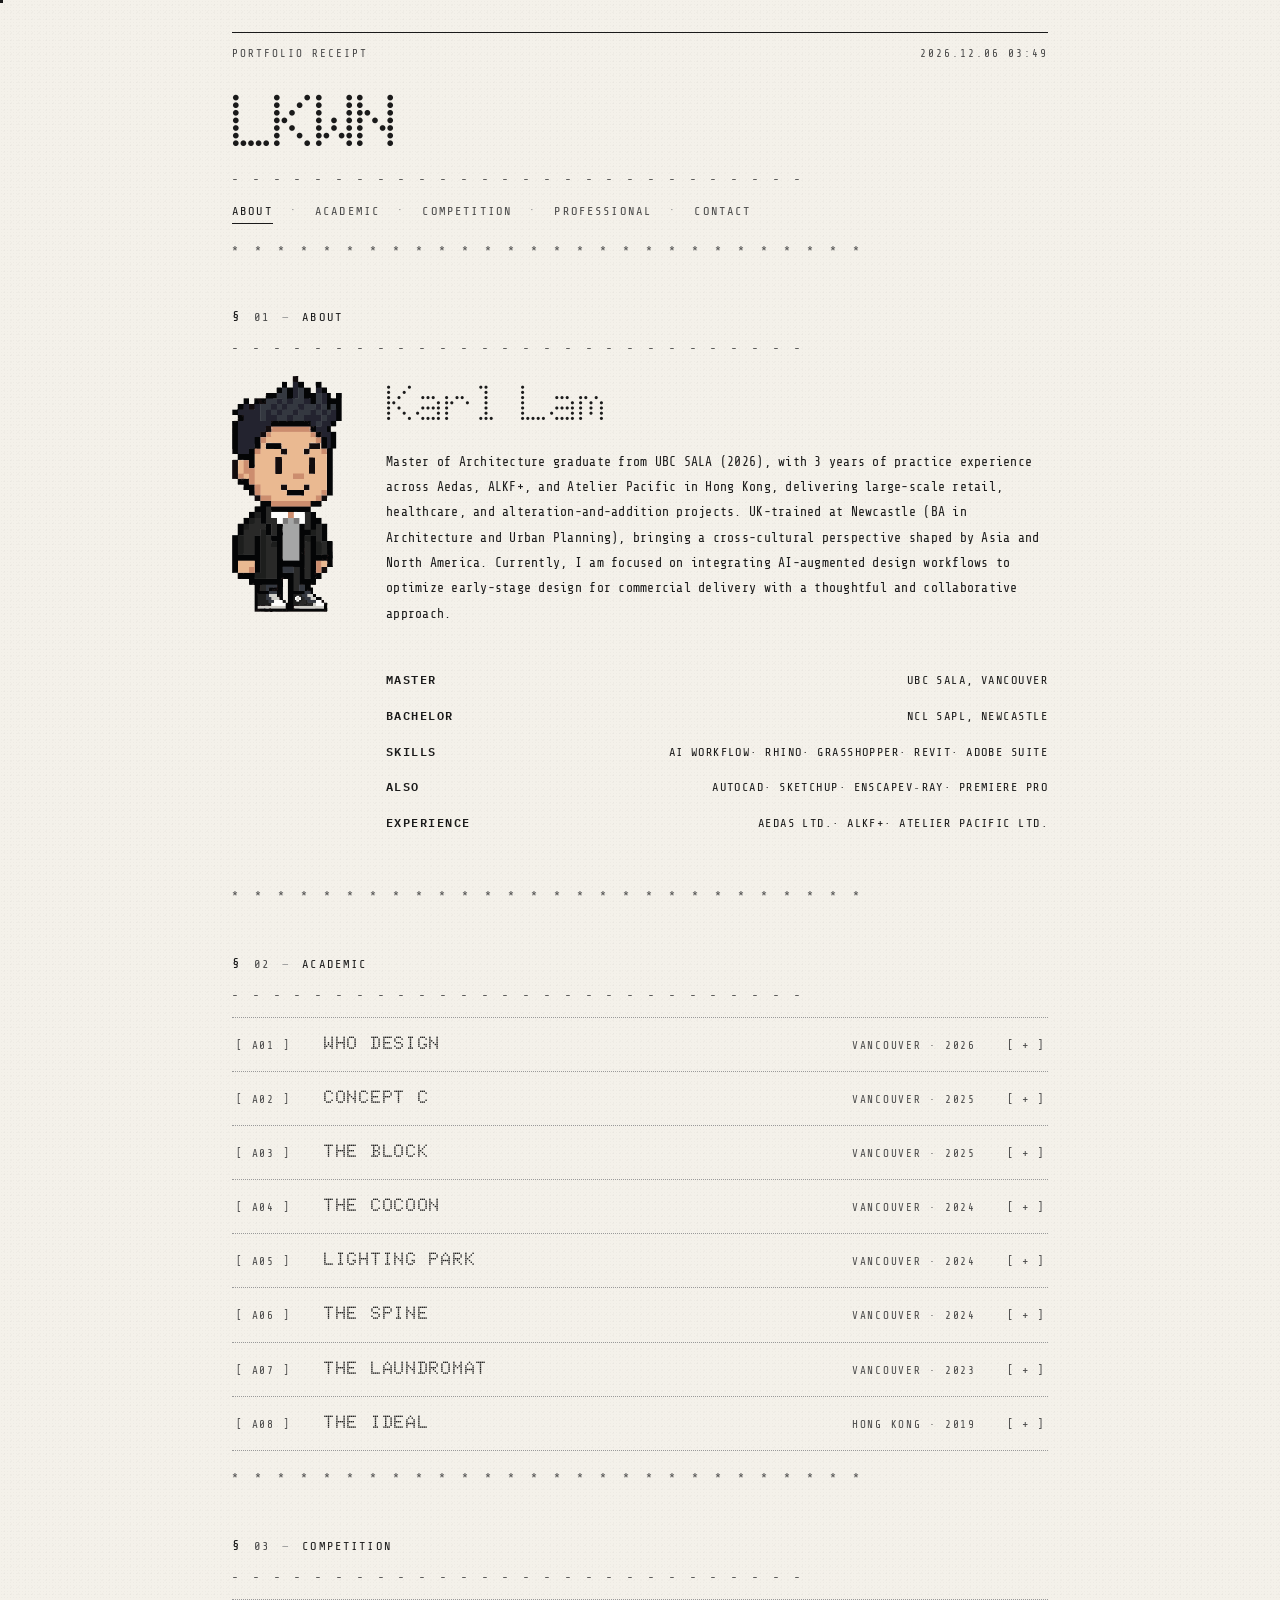
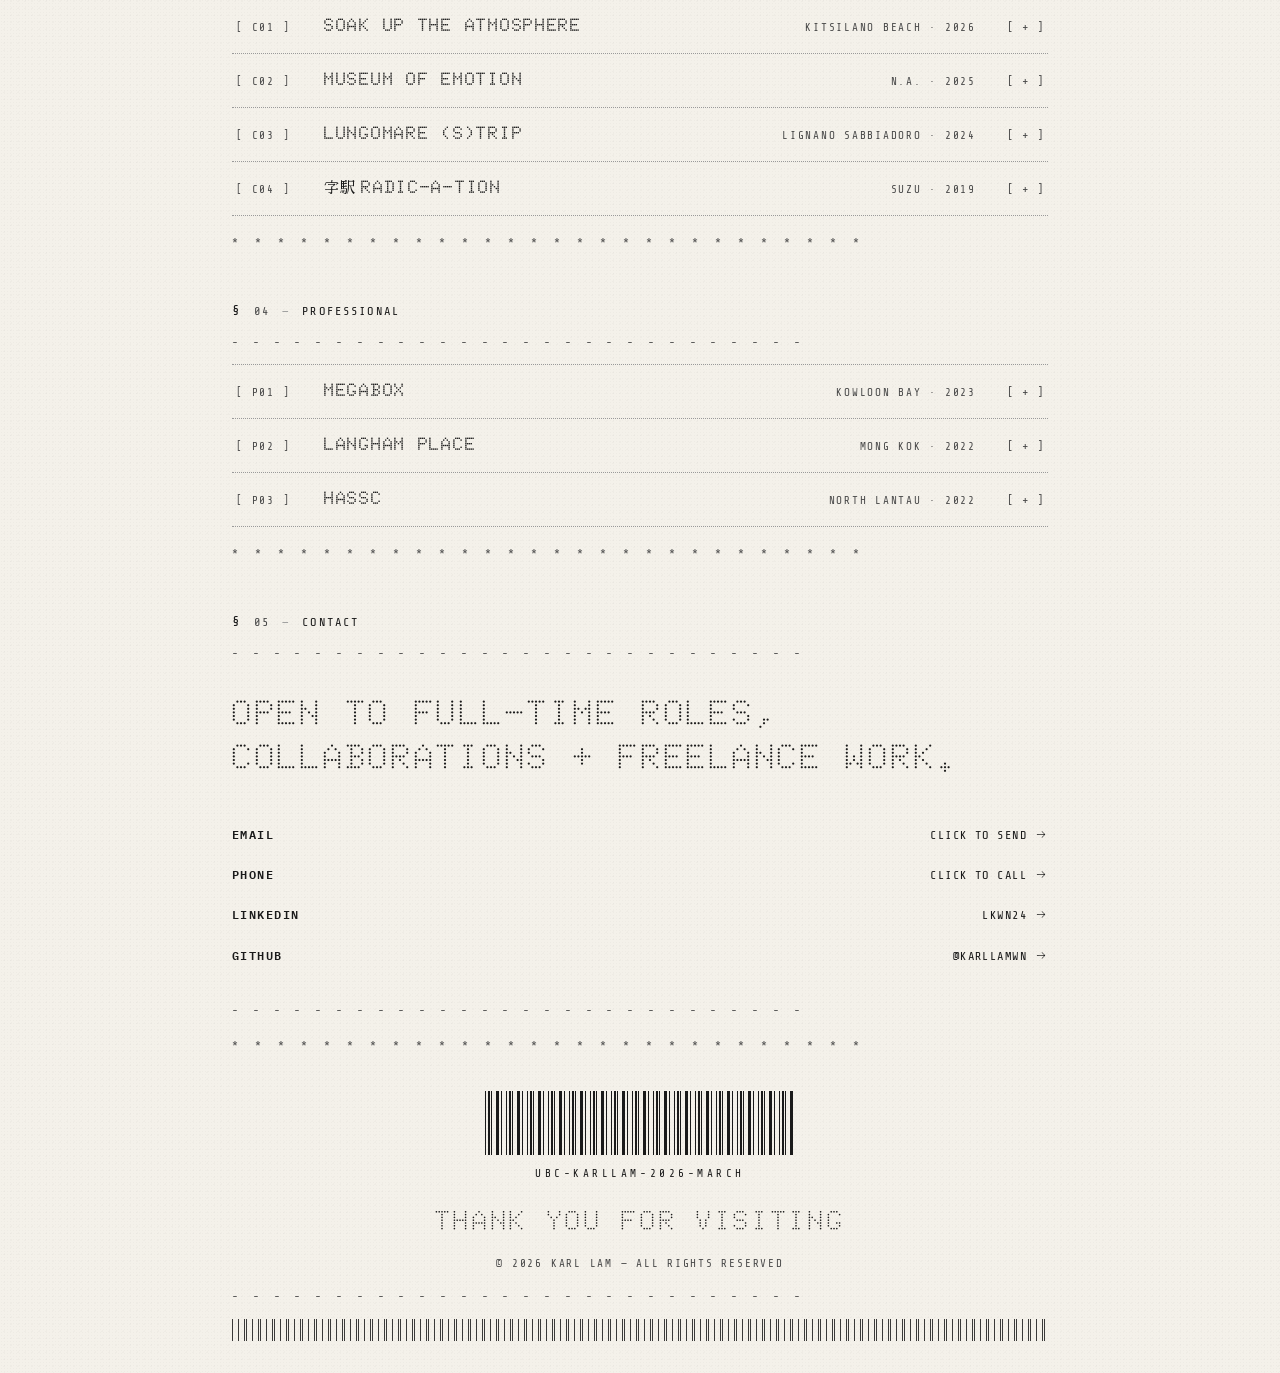
==== commit 09b02679: "Updates" ====
--- a/index.html
+++ b/index.html
@@ -1 +1 @@
-<!doctype html><html lang="en"><head><meta charset="utf-8"/><link rel="icon" href="/favicon.ico"/><meta name="viewport" content="width=device-width,initial-scale=1"/><meta name="theme-color" content="#000000"/><meta name="author" content="John Doe"><link rel="preconnect" href="https://fonts.googleapis.com"><link rel="preconnect" href="https://fonts.gstatic.com" crossorigin><link href="https://fonts.googleapis.com/css2?family=Doto:ROND,wght@0..100,100..900&family=Hina+Mincho&family=IBM+Plex+Mono:wght@600&family=Share+Tech+Mono&family=VT323&display=swap" rel="stylesheet"><script defer="defer" src="/static/js/main.f0d2da92.js"></script><link href="/static/css/main.42d63fe2.css" rel="stylesheet"></head><body><noscript>You need to enable JavaScript to run this app.</noscript><div id="root"></div></body></html>+<!doctype html><html lang="en"><head><meta charset="utf-8"/><link rel="icon" href="/favicon.ico"/><meta name="viewport" content="width=device-width,initial-scale=1"/><meta name="theme-color" content="#000000"/><meta name="author" content="John Doe"><link rel="preconnect" href="https://fonts.googleapis.com"><link rel="preconnect" href="https://fonts.gstatic.com" crossorigin><link href="https://fonts.googleapis.com/css2?family=Doto:ROND,wght@0..100,100..900&family=Hina+Mincho&family=IBM+Plex+Mono:wght@600&family=Share+Tech+Mono&family=VT323&display=swap" rel="stylesheet"><script defer="defer" src="/static/js/main.a3bd29b3.js"></script><link href="/static/css/main.d37ff41f.css" rel="stylesheet"></head><body><noscript>You need to enable JavaScript to run this app.</noscript><div id="root"></div></body></html>
--- a/static/css/main.d37ff41f.css
+++ b/static/css/main.d37ff41f.css
@@ -0,0 +1,6 @@
+@charset "UTF-8";/*!
+ * Bootstrap  v5.2.3 (https://getbootstrap.com/)
+ * Copyright 2011-2022 The Bootstrap Authors
+ * Copyright 2011-2022 Twitter, Inc.
+ * Licensed under MIT (https://github.com/twbs/bootstrap/blob/main/LICENSE)
+ */:root{--bs-blue:#0d6efd;--bs-indigo:#6610f2;--bs-purple:#6f42c1;--bs-pink:#d63384;--bs-red:#dc3545;--bs-orange:#fd7e14;--bs-yellow:#ffc107;--bs-green:#198754;--bs-teal:#20c997;--bs-cyan:#0dcaf0;--bs-black:#000;--bs-white:#fff;--bs-gray:#6c757d;--bs-gray-dark:#343a40;--bs-gray-100:#f8f9fa;--bs-gray-200:#e9ecef;--bs-gray-300:#dee2e6;--bs-gray-400:#ced4da;--bs-gray-500:#adb5bd;--bs-gray-600:#6c757d;--bs-gray-700:#495057;--bs-gray-800:#343a40;--bs-gray-900:#212529;--bs-primary:#0d6efd;--bs-secondary:#6c757d;--bs-success:#198754;--bs-info:#0dcaf0;--bs-warning:#ffc107;--bs-danger:#dc3545;--bs-light:#f8f9fa;--bs-dark:#212529;--bs-primary-rgb:13,110,253;--bs-secondary-rgb:108,117,125;--bs-success-rgb:25,135,84;--bs-info-rgb:13,202,240;--bs-warning-rgb:255,193,7;--bs-danger-rgb:220,53,69;--bs-light-rgb:248,249,250;--bs-dark-rgb:33,37,41;--bs-white-rgb:255,255,255;--bs-black-rgb:0,0,0;--bs-body-color-rgb:33,37,41;--bs-body-bg-rgb:255,255,255;--bs-font-sans-serif:system-ui,-apple-system,"Segoe UI",Roboto,"Helvetica Neue","Noto Sans","Liberation Sans",Arial,sans-serif,"Apple Color Emoji","Segoe UI Emoji","Segoe UI Symbol","Noto Color Emoji";--bs-font-monospace:SFMono-Regular,Menlo,Monaco,Consolas,"Liberation Mono","Courier New",monospace;--bs-gradient:linear-gradient(180deg,hsla(0,0%,100%,.15),hsla(0,0%,100%,0));--bs-body-font-family:var(--bs-font-sans-serif);--bs-body-font-size:1rem;--bs-body-font-weight:400;--bs-body-line-height:1.5;--bs-body-color:#212529;--bs-body-bg:#fff;--bs-border-width:1px;--bs-border-style:solid;--bs-border-color:#dee2e6;--bs-border-color-translucent:rgba(0,0,0,.175);--bs-border-radius:0.375rem;--bs-border-radius-sm:0.25rem;--bs-border-radius-lg:0.5rem;--bs-border-radius-xl:1rem;--bs-border-radius-2xl:2rem;--bs-border-radius-pill:50rem;--bs-link-color:#0d6efd;--bs-link-hover-color:#0a58ca;--bs-code-color:#d63384;--bs-highlight-bg:#fff3cd}*,:after,:before{box-sizing:border-box}@media (prefers-reduced-motion:no-preference){:root{scroll-behavior:smooth}}body{-webkit-text-size-adjust:100%;-webkit-tap-highlight-color:transparent;background-color:#fff;background-color:var(--bs-body-bg);color:#212529;color:var(--bs-body-color);font-family:system-ui,-apple-system,Segoe UI,Roboto,Helvetica Neue,Noto Sans,Liberation Sans,Arial,sans-serif,Apple Color Emoji,Segoe UI Emoji,Segoe UI Symbol,Noto Color Emoji;font-family:var(--bs-body-font-family);font-size:1rem;font-size:var(--bs-body-font-size);font-weight:400;font-weight:var(--bs-body-font-weight);line-height:1.5;line-height:var(--bs-body-line-height);text-align:var(--bs-body-text-align)}hr{border:0;border-top:1px solid;color:inherit;margin:1rem 0;opacity:.25}.h1,.h2,.h3,.h4,.h5,.h6,h1,h2,h3,h4,h5,h6{font-weight:500;line-height:1.2;margin-bottom:.5rem;margin-top:0}.h1,h1{font-size:calc(1.375rem + 1.5vw)}@media (min-width:1200px){.h1,h1{font-size:2.5rem}}.h2,h2{font-size:calc(1.325rem + .9vw)}@media (min-width:1200px){.h2,h2{font-size:2rem}}.h3,h3{font-size:calc(1.3rem + .6vw)}@media (min-width:1200px){.h3,h3{font-size:1.75rem}}.h4,h4{font-size:calc(1.275rem + .3vw)}@media (min-width:1200px){.h4,h4{font-size:1.5rem}}.h5,h5{font-size:1.25rem}.h6,h6{font-size:1rem}p{margin-bottom:1rem;margin-top:0}abbr[title]{cursor:help;-webkit-text-decoration:underline dotted;text-decoration:underline dotted;-webkit-text-decoration-skip-ink:none;text-decoration-skip-ink:none}address{font-style:normal;line-height:inherit;margin-bottom:1rem}ol,ul{padding-left:2rem}dl,ol,ul{margin-bottom:1rem;margin-top:0}ol ol,ol ul,ul ol,ul ul{margin-bottom:0}dt{font-weight:700}dd{margin-bottom:.5rem;margin-left:0}blockquote{margin:0 0 1rem}b,strong{font-weight:bolder}.small,small{font-size:.875em}.mark,mark{background-color:#fff3cd;background-color:var(--bs-highlight-bg);padding:.1875em}sub,sup{font-size:.75em;line-height:0;position:relative;vertical-align:initial}sub{bottom:-.25em}sup{top:-.5em}a{color:#0d6efd;color:var(--bs-link-color);text-decoration:underline}a:hover{color:#0a58ca;color:var(--bs-link-hover-color)}a:not([href]):not([class]),a:not([href]):not([class]):hover{color:inherit;text-decoration:none}code,kbd,pre,samp{font-family:SFMono-Regular,Menlo,Monaco,Consolas,Liberation Mono,Courier New,monospace;font-family:var(--bs-font-monospace);font-size:1em}pre{display:block;font-size:.875em;margin-bottom:1rem;margin-top:0;overflow:auto}pre code{color:inherit;font-size:inherit;word-break:normal}code{word-wrap:break-word;color:#d63384;color:var(--bs-code-color);font-size:.875em}a>code{color:inherit}kbd{background-color:#212529;background-color:var(--bs-body-color);border-radius:.25rem;color:#fff;color:var(--bs-body-bg);font-size:.875em;padding:.1875rem .375rem}kbd kbd{font-size:1em;padding:0}figure{margin:0 0 1rem}img,svg{vertical-align:middle}table{border-collapse:collapse;caption-side:bottom}caption{color:#6c757d;padding-bottom:.5rem;padding-top:.5rem;text-align:left}th{text-align:inherit;text-align:-webkit-match-parent}tbody,td,tfoot,th,thead,tr{border:0 solid;border-color:inherit}label{display:inline-block}button{border-radius:0}button:focus:not(:focus-visible){outline:0}button,input,optgroup,select,textarea{font-family:inherit;font-size:inherit;line-height:inherit;margin:0}button,select{text-transform:none}[role=button]{cursor:pointer}select{word-wrap:normal}select:disabled{opacity:1}[list]:not([type=date]):not([type=datetime-local]):not([type=month]):not([type=week]):not([type=time])::-webkit-calendar-picker-indicator{display:none!important}[type=button],[type=reset],[type=submit],button{-webkit-appearance:button}[type=button]:not(:disabled),[type=reset]:not(:disabled),[type=submit]:not(:disabled),button:not(:disabled){cursor:pointer}::-moz-focus-inner{border-style:none;padding:0}textarea{resize:vertical}fieldset{border:0;margin:0;min-width:0;padding:0}legend{float:left;font-size:calc(1.275rem + .3vw);line-height:inherit;margin-bottom:.5rem;padding:0;width:100%}@media (min-width:1200px){legend{font-size:1.5rem}}legend+*{clear:left}::-webkit-datetime-edit-day-field,::-webkit-datetime-edit-fields-wrapper,::-webkit-datetime-edit-hour-field,::-webkit-datetime-edit-minute,::-webkit-datetime-edit-month-field,::-webkit-datetime-edit-text,::-webkit-datetime-edit-year-field{padding:0}::-webkit-inner-spin-button{height:auto}[type=search]{-webkit-appearance:textfield;outline-offset:-2px}::-webkit-search-decoration{-webkit-appearance:none}::-webkit-color-swatch-wrapper{padding:0}::-webkit-file-upload-button{-webkit-appearance:button;font:inherit}::file-selector-button{-webkit-appearance:button;font:inherit}output{display:inline-block}iframe{border:0}summary{cursor:pointer;display:list-item}progress{vertical-align:initial}[hidden]{display:none!important}.lead{font-size:1.25rem;font-weight:300}.display-1{font-size:calc(1.625rem + 4.5vw);font-weight:300;line-height:1.2}@media (min-width:1200px){.display-1{font-size:5rem}}.display-2{font-size:calc(1.575rem + 3.9vw);font-weight:300;line-height:1.2}@media (min-width:1200px){.display-2{font-size:4.5rem}}.display-3{font-size:calc(1.525rem + 3.3vw);font-weight:300;line-height:1.2}@media (min-width:1200px){.display-3{font-size:4rem}}.display-4{font-size:calc(1.475rem + 2.7vw);font-weight:300;line-height:1.2}@media (min-width:1200px){.display-4{font-size:3.5rem}}.display-5{font-size:calc(1.425rem + 2.1vw);font-weight:300;line-height:1.2}@media (min-width:1200px){.display-5{font-size:3rem}}.display-6{font-size:calc(1.375rem + 1.5vw);font-weight:300;line-height:1.2}@media (min-width:1200px){.display-6{font-size:2.5rem}}.list-inline,.list-unstyled{list-style:none;padding-left:0}.list-inline-item{display:inline-block}.list-inline-item:not(:last-child){margin-right:.5rem}.initialism{font-size:.875em;text-transform:uppercase}.blockquote{font-size:1.25rem;margin-bottom:1rem}.blockquote>:last-child{margin-bottom:0}.blockquote-footer{color:#6c757d;font-size:.875em;margin-bottom:1rem;margin-top:-1rem}.blockquote-footer:before{content:"— "}.img-fluid,.img-thumbnail{height:auto;max-width:100%}.img-thumbnail{background-color:#fff;border:1px solid #dee2e6;border:1px solid var(--bs-border-color);border-radius:.375rem;padding:.25rem}.figure{display:inline-block}.figure-img{line-height:1;margin-bottom:.5rem}.figure-caption{color:#6c757d;font-size:.875em}.container,.container-fluid,.container-lg,.container-md,.container-sm,.container-xl,.container-xxl{--bs-gutter-x:1.5rem;--bs-gutter-y:0;margin-left:auto;margin-right:auto;padding-left:calc(var(--bs-gutter-x)*.5);padding-right:calc(var(--bs-gutter-x)*.5);width:100%}@media (min-width:576px){.container,.container-sm{max-width:540px}}@media (min-width:768px){.container,.container-md,.container-sm{max-width:720px}}@media (min-width:992px){.container,.container-lg,.container-md,.container-sm{max-width:960px}}@media (min-width:1200px){.container,.container-lg,.container-md,.container-sm,.container-xl{max-width:1140px}}@media (min-width:1400px){.container,.container-lg,.container-md,.container-sm,.container-xl,.container-xxl{max-width:1320px}}.row{--bs-gutter-x:1.5rem;--bs-gutter-y:0;display:flex;flex-wrap:wrap;margin-left:calc(var(--bs-gutter-x)*-.5);margin-right:calc(var(--bs-gutter-x)*-.5);margin-top:calc(var(--bs-gutter-y)*-1)}.row>*{flex-shrink:0;margin-top:var(--bs-gutter-y);max-width:100%;padding-left:calc(var(--bs-gutter-x)*.5);padding-right:calc(var(--bs-gutter-x)*.5);width:100%}.col{flex:1 0}.row-cols-auto>*{flex:0 0 auto;width:auto}.row-cols-1>*{flex:0 0 auto;width:100%}.row-cols-2>*{flex:0 0 auto;width:50%}.row-cols-3>*{flex:0 0 auto;width:33.3333333333%}.row-cols-4>*{flex:0 0 auto;width:25%}.row-cols-5>*{flex:0 0 auto;width:20%}.row-cols-6>*{flex:0 0 auto;width:16.6666666667%}.col-auto{flex:0 0 auto;width:auto}.col-1{flex:0 0 auto;width:8.33333333%}.col-2{flex:0 0 auto;width:16.66666667%}.col-3{flex:0 0 auto;width:25%}.col-4{flex:0 0 auto;width:33.33333333%}.col-5{flex:0 0 auto;width:41.66666667%}.col-6{flex:0 0 auto;width:50%}.col-7{flex:0 0 auto;width:58.33333333%}.col-8{flex:0 0 auto;width:66.66666667%}.col-9{flex:0 0 auto;width:75%}.col-10{flex:0 0 auto;width:83.33333333%}.col-11{flex:0 0 auto;width:91.66666667%}.col-12{flex:0 0 auto;width:100%}.offset-1{margin-left:8.33333333%}.offset-2{margin-left:16.66666667%}.offset-3{margin-left:25%}.offset-4{margin-left:33.33333333%}.offset-5{margin-left:41.66666667%}.offset-6{margin-left:50%}.offset-7{margin-left:58.33333333%}.offset-8{margin-left:66.66666667%}.offset-9{margin-left:75%}.offset-10{margin-left:83.33333333%}.offset-11{margin-left:91.66666667%}.g-0,.gx-0{--bs-gutter-x:0}.g-0,.gy-0{--bs-gutter-y:0}.g-1,.gx-1{--bs-gutter-x:0.25rem}.g-1,.gy-1{--bs-gutter-y:0.25rem}.g-2,.gx-2{--bs-gutter-x:0.5rem}.g-2,.gy-2{--bs-gutter-y:0.5rem}.g-3,.gx-3{--bs-gutter-x:1rem}.g-3,.gy-3{--bs-gutter-y:1rem}.g-4,.gx-4{--bs-gutter-x:1.5rem}.g-4,.gy-4{--bs-gutter-y:1.5rem}.g-5,.gx-5{--bs-gutter-x:3rem}.g-5,.gy-5{--bs-gutter-y:3rem}@media (min-width:576px){.col-sm{flex:1 0}.row-cols-sm-auto>*{flex:0 0 auto;width:auto}.row-cols-sm-1>*{flex:0 0 auto;width:100%}.row-cols-sm-2>*{flex:0 0 auto;width:50%}.row-cols-sm-3>*{flex:0 0 auto;width:33.3333333333%}.row-cols-sm-4>*{flex:0 0 auto;width:25%}.row-cols-sm-5>*{flex:0 0 auto;width:20%}.row-cols-sm-6>*{flex:0 0 auto;width:16.6666666667%}.col-sm-auto{flex:0 0 auto;width:auto}.col-sm-1{flex:0 0 auto;width:8.33333333%}.col-sm-2{flex:0 0 auto;width:16.66666667%}.col-sm-3{flex:0 0 auto;width:25%}.col-sm-4{flex:0 0 auto;width:33.33333333%}.col-sm-5{flex:0 0 auto;width:41.66666667%}.col-sm-6{flex:0 0 auto;width:50%}.col-sm-7{flex:0 0 auto;width:58.33333333%}.col-sm-8{flex:0 0 auto;width:66.66666667%}.col-sm-9{flex:0 0 auto;width:75%}.col-sm-10{flex:0 0 auto;width:83.33333333%}.col-sm-11{flex:0 0 auto;width:91.66666667%}.col-sm-12{flex:0 0 auto;width:100%}.offset-sm-0{margin-left:0}.offset-sm-1{margin-left:8.33333333%}.offset-sm-2{margin-left:16.66666667%}.offset-sm-3{margin-left:25%}.offset-sm-4{margin-left:33.33333333%}.offset-sm-5{margin-left:41.66666667%}.offset-sm-6{margin-left:50%}.offset-sm-7{margin-left:58.33333333%}.offset-sm-8{margin-left:66.66666667%}.offset-sm-9{margin-left:75%}.offset-sm-10{margin-left:83.33333333%}.offset-sm-11{margin-left:91.66666667%}.g-sm-0,.gx-sm-0{--bs-gutter-x:0}.g-sm-0,.gy-sm-0{--bs-gutter-y:0}.g-sm-1,.gx-sm-1{--bs-gutter-x:0.25rem}.g-sm-1,.gy-sm-1{--bs-gutter-y:0.25rem}.g-sm-2,.gx-sm-2{--bs-gutter-x:0.5rem}.g-sm-2,.gy-sm-2{--bs-gutter-y:0.5rem}.g-sm-3,.gx-sm-3{--bs-gutter-x:1rem}.g-sm-3,.gy-sm-3{--bs-gutter-y:1rem}.g-sm-4,.gx-sm-4{--bs-gutter-x:1.5rem}.g-sm-4,.gy-sm-4{--bs-gutter-y:1.5rem}.g-sm-5,.gx-sm-5{--bs-gutter-x:3rem}.g-sm-5,.gy-sm-5{--bs-gutter-y:3rem}}@media (min-width:768px){.col-md{flex:1 0}.row-cols-md-auto>*{flex:0 0 auto;width:auto}.row-cols-md-1>*{flex:0 0 auto;width:100%}.row-cols-md-2>*{flex:0 0 auto;width:50%}.row-cols-md-3>*{flex:0 0 auto;width:33.3333333333%}.row-cols-md-4>*{flex:0 0 auto;width:25%}.row-cols-md-5>*{flex:0 0 auto;width:20%}.row-cols-md-6>*{flex:0 0 auto;width:16.6666666667%}.col-md-auto{flex:0 0 auto;width:auto}.col-md-1{flex:0 0 auto;width:8.33333333%}.col-md-2{flex:0 0 auto;width:16.66666667%}.col-md-3{flex:0 0 auto;width:25%}.col-md-4{flex:0 0 auto;width:33.33333333%}.col-md-5{flex:0 0 auto;width:41.66666667%}.col-md-6{flex:0 0 auto;width:50%}.col-md-7{flex:0 0 auto;width:58.33333333%}.col-md-8{flex:0 0 auto;width:66.66666667%}.col-md-9{flex:0 0 auto;width:75%}.col-md-10{flex:0 0 auto;width:83.33333333%}.col-md-11{flex:0 0 auto;width:91.66666667%}.col-md-12{flex:0 0 auto;width:100%}.offset-md-0{margin-left:0}.offset-md-1{margin-left:8.33333333%}.offset-md-2{margin-left:16.66666667%}.offset-md-3{margin-left:25%}.offset-md-4{margin-left:33.33333333%}.offset-md-5{margin-left:41.66666667%}.offset-md-6{margin-left:50%}.offset-md-7{margin-left:58.33333333%}.offset-md-8{margin-left:66.66666667%}.offset-md-9{margin-left:75%}.offset-md-10{margin-left:83.33333333%}.offset-md-11{margin-left:91.66666667%}.g-md-0,.gx-md-0{--bs-gutter-x:0}.g-md-0,.gy-md-0{--bs-gutter-y:0}.g-md-1,.gx-md-1{--bs-gutter-x:0.25rem}.g-md-1,.gy-md-1{--bs-gutter-y:0.25rem}.g-md-2,.gx-md-2{--bs-gutter-x:0.5rem}.g-md-2,.gy-md-2{--bs-gutter-y:0.5rem}.g-md-3,.gx-md-3{--bs-gutter-x:1rem}.g-md-3,.gy-md-3{--bs-gutter-y:1rem}.g-md-4,.gx-md-4{--bs-gutter-x:1.5rem}.g-md-4,.gy-md-4{--bs-gutter-y:1.5rem}.g-md-5,.gx-md-5{--bs-gutter-x:3rem}.g-md-5,.gy-md-5{--bs-gutter-y:3rem}}@media (min-width:992px){.col-lg{flex:1 0}.row-cols-lg-auto>*{flex:0 0 auto;width:auto}.row-cols-lg-1>*{flex:0 0 auto;width:100%}.row-cols-lg-2>*{flex:0 0 auto;width:50%}.row-cols-lg-3>*{flex:0 0 auto;width:33.3333333333%}.row-cols-lg-4>*{flex:0 0 auto;width:25%}.row-cols-lg-5>*{flex:0 0 auto;width:20%}.row-cols-lg-6>*{flex:0 0 auto;width:16.6666666667%}.col-lg-auto{flex:0 0 auto;width:auto}.col-lg-1{flex:0 0 auto;width:8.33333333%}.col-lg-2{flex:0 0 auto;width:16.66666667%}.col-lg-3{flex:0 0 auto;width:25%}.col-lg-4{flex:0 0 auto;width:33.33333333%}.col-lg-5{flex:0 0 auto;width:41.66666667%}.col-lg-6{flex:0 0 auto;width:50%}.col-lg-7{flex:0 0 auto;width:58.33333333%}.col-lg-8{flex:0 0 auto;width:66.66666667%}.col-lg-9{flex:0 0 auto;width:75%}.col-lg-10{flex:0 0 auto;width:83.33333333%}.col-lg-11{flex:0 0 auto;width:91.66666667%}.col-lg-12{flex:0 0 auto;width:100%}.offset-lg-0{margin-left:0}.offset-lg-1{margin-left:8.33333333%}.offset-lg-2{margin-left:16.66666667%}.offset-lg-3{margin-left:25%}.offset-lg-4{margin-left:33.33333333%}.offset-lg-5{margin-left:41.66666667%}.offset-lg-6{margin-left:50%}.offset-lg-7{margin-left:58.33333333%}.offset-lg-8{margin-left:66.66666667%}.offset-lg-9{margin-left:75%}.offset-lg-10{margin-left:83.33333333%}.offset-lg-11{margin-left:91.66666667%}.g-lg-0,.gx-lg-0{--bs-gutter-x:0}.g-lg-0,.gy-lg-0{--bs-gutter-y:0}.g-lg-1,.gx-lg-1{--bs-gutter-x:0.25rem}.g-lg-1,.gy-lg-1{--bs-gutter-y:0.25rem}.g-lg-2,.gx-lg-2{--bs-gutter-x:0.5rem}.g-lg-2,.gy-lg-2{--bs-gutter-y:0.5rem}.g-lg-3,.gx-lg-3{--bs-gutter-x:1rem}.g-lg-3,.gy-lg-3{--bs-gutter-y:1rem}.g-lg-4,.gx-lg-4{--bs-gutter-x:1.5rem}.g-lg-4,.gy-lg-4{--bs-gutter-y:1.5rem}.g-lg-5,.gx-lg-5{--bs-gutter-x:3rem}.g-lg-5,.gy-lg-5{--bs-gutter-y:3rem}}@media (min-width:1200px){.col-xl{flex:1 0}.row-cols-xl-auto>*{flex:0 0 auto;width:auto}.row-cols-xl-1>*{flex:0 0 auto;width:100%}.row-cols-xl-2>*{flex:0 0 auto;width:50%}.row-cols-xl-3>*{flex:0 0 auto;width:33.3333333333%}.row-cols-xl-4>*{flex:0 0 auto;width:25%}.row-cols-xl-5>*{flex:0 0 auto;width:20%}.row-cols-xl-6>*{flex:0 0 auto;width:16.6666666667%}.col-xl-auto{flex:0 0 auto;width:auto}.col-xl-1{flex:0 0 auto;width:8.33333333%}.col-xl-2{flex:0 0 auto;width:16.66666667%}.col-xl-3{flex:0 0 auto;width:25%}.col-xl-4{flex:0 0 auto;width:33.33333333%}.col-xl-5{flex:0 0 auto;width:41.66666667%}.col-xl-6{flex:0 0 auto;width:50%}.col-xl-7{flex:0 0 auto;width:58.33333333%}.col-xl-8{flex:0 0 auto;width:66.66666667%}.col-xl-9{flex:0 0 auto;width:75%}.col-xl-10{flex:0 0 auto;width:83.33333333%}.col-xl-11{flex:0 0 auto;width:91.66666667%}.col-xl-12{flex:0 0 auto;width:100%}.offset-xl-0{margin-left:0}.offset-xl-1{margin-left:8.33333333%}.offset-xl-2{margin-left:16.66666667%}.offset-xl-3{margin-left:25%}.offset-xl-4{margin-left:33.33333333%}.offset-xl-5{margin-left:41.66666667%}.offset-xl-6{margin-left:50%}.offset-xl-7{margin-left:58.33333333%}.offset-xl-8{margin-left:66.66666667%}.offset-xl-9{margin-left:75%}.offset-xl-10{margin-left:83.33333333%}.offset-xl-11{margin-left:91.66666667%}.g-xl-0,.gx-xl-0{--bs-gutter-x:0}.g-xl-0,.gy-xl-0{--bs-gutter-y:0}.g-xl-1,.gx-xl-1{--bs-gutter-x:0.25rem}.g-xl-1,.gy-xl-1{--bs-gutter-y:0.25rem}.g-xl-2,.gx-xl-2{--bs-gutter-x:0.5rem}.g-xl-2,.gy-xl-2{--bs-gutter-y:0.5rem}.g-xl-3,.gx-xl-3{--bs-gutter-x:1rem}.g-xl-3,.gy-xl-3{--bs-gutter-y:1rem}.g-xl-4,.gx-xl-4{--bs-gutter-x:1.5rem}.g-xl-4,.gy-xl-4{--bs-gutter-y:1.5rem}.g-xl-5,.gx-xl-5{--bs-gutter-x:3rem}.g-xl-5,.gy-xl-5{--bs-gutter-y:3rem}}@media (min-width:1400px){.col-xxl{flex:1 0}.row-cols-xxl-auto>*{flex:0 0 auto;width:auto}.row-cols-xxl-1>*{flex:0 0 auto;width:100%}.row-cols-xxl-2>*{flex:0 0 auto;width:50%}.row-cols-xxl-3>*{flex:0 0 auto;width:33.3333333333%}.row-cols-xxl-4>*{flex:0 0 auto;width:25%}.row-cols-xxl-5>*{flex:0 0 auto;width:20%}.row-cols-xxl-6>*{flex:0 0 auto;width:16.6666666667%}.col-xxl-auto{flex:0 0 auto;width:auto}.col-xxl-1{flex:0 0 auto;width:8.33333333%}.col-xxl-2{flex:0 0 auto;width:16.66666667%}.col-xxl-3{flex:0 0 auto;width:25%}.col-xxl-4{flex:0 0 auto;width:33.33333333%}.col-xxl-5{flex:0 0 auto;width:41.66666667%}.col-xxl-6{flex:0 0 auto;width:50%}.col-xxl-7{flex:0 0 auto;width:58.33333333%}.col-xxl-8{flex:0 0 auto;width:66.66666667%}.col-xxl-9{flex:0 0 auto;width:75%}.col-xxl-10{flex:0 0 auto;width:83.33333333%}.col-xxl-11{flex:0 0 auto;width:91.66666667%}.col-xxl-12{flex:0 0 auto;width:100%}.offset-xxl-0{margin-left:0}.offset-xxl-1{margin-left:8.33333333%}.offset-xxl-2{margin-left:16.66666667%}.offset-xxl-3{margin-left:25%}.offset-xxl-4{margin-left:33.33333333%}.offset-xxl-5{margin-left:41.66666667%}.offset-xxl-6{margin-left:50%}.offset-xxl-7{margin-left:58.33333333%}.offset-xxl-8{margin-left:66.66666667%}.offset-xxl-9{margin-left:75%}.offset-xxl-10{margin-left:83.33333333%}.offset-xxl-11{margin-left:91.66666667%}.g-xxl-0,.gx-xxl-0{--bs-gutter-x:0}.g-xxl-0,.gy-xxl-0{--bs-gutter-y:0}.g-xxl-1,.gx-xxl-1{--bs-gutter-x:0.25rem}.g-xxl-1,.gy-xxl-1{--bs-gutter-y:0.25rem}.g-xxl-2,.gx-xxl-2{--bs-gutter-x:0.5rem}.g-xxl-2,.gy-xxl-2{--bs-gutter-y:0.5rem}.g-xxl-3,.gx-xxl-3{--bs-gutter-x:1rem}.g-xxl-3,.gy-xxl-3{--bs-gutter-y:1rem}.g-xxl-4,.gx-xxl-4{--bs-gutter-x:1.5rem}.g-xxl-4,.gy-xxl-4{--bs-gutter-y:1.5rem}.g-xxl-5,.gx-xxl-5{--bs-gutter-x:3rem}.g-xxl-5,.gy-xxl-5{--bs-gutter-y:3rem}}.table{--bs-table-color:var(--bs-body-color);--bs-table-bg:transparent;--bs-table-border-color:var(--bs-border-color);--bs-table-accent-bg:transparent;--bs-table-striped-color:var(--bs-body-color);--bs-table-striped-bg:rgba(0,0,0,.05);--bs-table-active-color:var(--bs-body-color);--bs-table-active-bg:rgba(0,0,0,.1);--bs-table-hover-color:var(--bs-body-color);--bs-table-hover-bg:rgba(0,0,0,.075);border-color:var(--bs-table-border-color);color:var(--bs-table-color);margin-bottom:1rem;vertical-align:top;width:100%}.table>:not(caption)>*>*{background-color:var(--bs-table-bg);border-bottom-width:1px;box-shadow:inset 0 0 0 9999px var(--bs-table-accent-bg);padding:.5rem}.table>tbody{vertical-align:inherit}.table>thead{vertical-align:bottom}.table-group-divider{border-top:2px solid}.caption-top{caption-side:top}.table-sm>:not(caption)>*>*{padding:.25rem}.table-bordered>:not(caption)>*{border-width:1px 0}.table-bordered>:not(caption)>*>*{border-width:0 1px}.table-borderless>:not(caption)>*>*{border-bottom-width:0}.table-borderless>:not(:first-child){border-top-width:0}.table-striped-columns>:not(caption)>tr>:nth-child(2n),.table-striped>tbody>tr:nth-of-type(odd)>*{--bs-table-accent-bg:var(--bs-table-striped-bg);color:var(--bs-table-striped-color)}.table-active{--bs-table-accent-bg:var(--bs-table-active-bg);color:var(--bs-table-active-color)}.table-hover>tbody>tr:hover>*{--bs-table-accent-bg:var(--bs-table-hover-bg);color:var(--bs-table-hover-color)}.table-primary{--bs-table-color:#000;--bs-table-bg:#cfe2ff;--bs-table-border-color:#bacbe6;--bs-table-striped-bg:#c5d7f2;--bs-table-striped-color:#000;--bs-table-active-bg:#bacbe6;--bs-table-active-color:#000;--bs-table-hover-bg:#bfd1ec;--bs-table-hover-color:#000}.table-primary,.table-secondary{border-color:var(--bs-table-border-color);color:var(--bs-table-color)}.table-secondary{--bs-table-color:#000;--bs-table-bg:#e2e3e5;--bs-table-border-color:#cbccce;--bs-table-striped-bg:#d7d8da;--bs-table-striped-color:#000;--bs-table-active-bg:#cbccce;--bs-table-active-color:#000;--bs-table-hover-bg:#d1d2d4;--bs-table-hover-color:#000}.table-success{--bs-table-color:#000;--bs-table-bg:#d1e7dd;--bs-table-border-color:#bcd0c7;--bs-table-striped-bg:#c7dbd2;--bs-table-striped-color:#000;--bs-table-active-bg:#bcd0c7;--bs-table-active-color:#000;--bs-table-hover-bg:#c1d6cc;--bs-table-hover-color:#000}.table-info,.table-success{border-color:var(--bs-table-border-color);color:var(--bs-table-color)}.table-info{--bs-table-color:#000;--bs-table-bg:#cff4fc;--bs-table-border-color:#badce3;--bs-table-striped-bg:#c5e8ef;--bs-table-striped-color:#000;--bs-table-active-bg:#badce3;--bs-table-active-color:#000;--bs-table-hover-bg:#bfe2e9;--bs-table-hover-color:#000}.table-warning{--bs-table-color:#000;--bs-table-bg:#fff3cd;--bs-table-border-color:#e6dbb9;--bs-table-striped-bg:#f2e7c3;--bs-table-striped-color:#000;--bs-table-active-bg:#e6dbb9;--bs-table-active-color:#000;--bs-table-hover-bg:#ece1be;--bs-table-hover-color:#000}.table-danger,.table-warning{border-color:var(--bs-table-border-color);color:var(--bs-table-color)}.table-danger{--bs-table-color:#000;--bs-table-bg:#f8d7da;--bs-table-border-color:#dfc2c4;--bs-table-striped-bg:#eccccf;--bs-table-striped-color:#000;--bs-table-active-bg:#dfc2c4;--bs-table-active-color:#000;--bs-table-hover-bg:#e5c7ca;--bs-table-hover-color:#000}.table-light{--bs-table-color:#000;--bs-table-bg:#f8f9fa;--bs-table-border-color:#dfe0e1;--bs-table-striped-bg:#ecedee;--bs-table-striped-color:#000;--bs-table-active-bg:#dfe0e1;--bs-table-active-color:#000;--bs-table-hover-bg:#e5e6e7;--bs-table-hover-color:#000}.table-dark,.table-light{border-color:var(--bs-table-border-color);color:var(--bs-table-color)}.table-dark{--bs-table-color:#fff;--bs-table-bg:#212529;--bs-table-border-color:#373b3e;--bs-table-striped-bg:#2c3034;--bs-table-striped-color:#fff;--bs-table-active-bg:#373b3e;--bs-table-active-color:#fff;--bs-table-hover-bg:#323539;--bs-table-hover-color:#fff}.table-responsive{-webkit-overflow-scrolling:touch;overflow-x:auto}@media (max-width:575.98px){.table-responsive-sm{-webkit-overflow-scrolling:touch;overflow-x:auto}}@media (max-width:767.98px){.table-responsive-md{-webkit-overflow-scrolling:touch;overflow-x:auto}}@media (max-width:991.98px){.table-responsive-lg{-webkit-overflow-scrolling:touch;overflow-x:auto}}@media (max-width:1199.98px){.table-responsive-xl{-webkit-overflow-scrolling:touch;overflow-x:auto}}@media (max-width:1399.98px){.table-responsive-xxl{-webkit-overflow-scrolling:touch;overflow-x:auto}}.form-label{margin-bottom:.5rem}.col-form-label{font-size:inherit;line-height:1.5;margin-bottom:0;padding-bottom:calc(.375rem + 1px);padding-top:calc(.375rem + 1px)}.col-form-label-lg{font-size:1.25rem;padding-bottom:calc(.5rem + 1px);padding-top:calc(.5rem + 1px)}.col-form-label-sm{font-size:.875rem;padding-bottom:calc(.25rem + 1px);padding-top:calc(.25rem + 1px)}.form-text{color:#6c757d;font-size:.875em;margin-top:.25rem}.form-control{-webkit-appearance:none;appearance:none;background-clip:padding-box;background-color:#fff;border:1px solid #ced4da;border-radius:.375rem;color:#212529;display:block;font-size:1rem;font-weight:400;line-height:1.5;padding:.375rem .75rem;transition:border-color .15s ease-in-out,box-shadow .15s ease-in-out;width:100%}@media (prefers-reduced-motion:reduce){.form-control{transition:none}}.form-control[type=file]{overflow:hidden}.form-control[type=file]:not(:disabled):not([readonly]){cursor:pointer}.form-control:focus{background-color:#fff;border-color:#86b7fe;box-shadow:0 0 0 .25rem rgba(13,110,253,.25);color:#212529;outline:0}.form-control::-webkit-date-and-time-value{height:1.5em}.form-control::-webkit-input-placeholder{color:#6c757d;opacity:1}.form-control::placeholder{color:#6c757d;opacity:1}.form-control:disabled{background-color:#e9ecef;opacity:1}.form-control::-webkit-file-upload-button{-webkit-margin-end:.75rem;background-color:#e9ecef;border:0 solid;border-color:inherit;border-inline-end-width:1px;border-radius:0;color:#212529;margin:-.375rem -.75rem;margin-inline-end:.75rem;padding:.375rem .75rem;pointer-events:none;-webkit-transition:color .15s ease-in-out,background-color .15s ease-in-out,border-color .15s ease-in-out,box-shadow .15s ease-in-out;transition:color .15s ease-in-out,background-color .15s ease-in-out,border-color .15s ease-in-out,box-shadow .15s ease-in-out}.form-control::file-selector-button{-webkit-margin-end:.75rem;background-color:#e9ecef;border:0 solid;border-color:inherit;border-inline-end-width:1px;border-radius:0;color:#212529;margin:-.375rem -.75rem;margin-inline-end:.75rem;padding:.375rem .75rem;pointer-events:none;transition:color .15s ease-in-out,background-color .15s ease-in-out,border-color .15s ease-in-out,box-shadow .15s ease-in-out}@media (prefers-reduced-motion:reduce){.form-control::-webkit-file-upload-button{-webkit-transition:none;transition:none}.form-control::file-selector-button{transition:none}}.form-control:hover:not(:disabled):not([readonly])::-webkit-file-upload-button{background-color:#dde0e3}.form-control:hover:not(:disabled):not([readonly])::file-selector-button{background-color:#dde0e3}.form-control-plaintext{background-color:initial;border:solid transparent;border-width:1px 0;color:#212529;display:block;line-height:1.5;margin-bottom:0;padding:.375rem 0;width:100%}.form-control-plaintext:focus{outline:0}.form-control-plaintext.form-control-lg,.form-control-plaintext.form-control-sm{padding-left:0;padding-right:0}.form-control-sm{border-radius:.25rem;font-size:.875rem;min-height:calc(1.5em + .5rem + 2px);padding:.25rem .5rem}.form-control-sm::-webkit-file-upload-button{-webkit-margin-end:.5rem;margin:-.25rem -.5rem;margin-inline-end:.5rem;padding:.25rem .5rem}.form-control-sm::file-selector-button{-webkit-margin-end:.5rem;margin:-.25rem -.5rem;margin-inline-end:.5rem;padding:.25rem .5rem}.form-control-lg{border-radius:.5rem;font-size:1.25rem;min-height:calc(1.5em + 1rem + 2px);padding:.5rem 1rem}.form-control-lg::-webkit-file-upload-button{-webkit-margin-end:1rem;margin:-.5rem -1rem;margin-inline-end:1rem;padding:.5rem 1rem}.form-control-lg::file-selector-button{-webkit-margin-end:1rem;margin:-.5rem -1rem;margin-inline-end:1rem;padding:.5rem 1rem}textarea.form-control{min-height:calc(1.5em + .75rem + 2px)}textarea.form-control-sm{min-height:calc(1.5em + .5rem + 2px)}textarea.form-control-lg{min-height:calc(1.5em + 1rem + 2px)}.form-control-color{height:calc(1.5em + .75rem + 2px);padding:.375rem;width:3rem}.form-control-color:not(:disabled):not([readonly]){cursor:pointer}.form-control-color::-moz-color-swatch{border:0!important;border-radius:.375rem}.form-control-color::-webkit-color-swatch{border-radius:.375rem}.form-control-color.form-control-sm{height:calc(1.5em + .5rem + 2px)}.form-control-color.form-control-lg{height:calc(1.5em + 1rem + 2px)}.form-select{-moz-padding-start:calc(.75rem - 3px);-webkit-appearance:none;appearance:none;background-color:#fff;background-image:url("data:image/svg+xml;charset=utf-8,%3Csvg xmlns='http://www.w3.org/2000/svg' viewBox='0 0 16 16'%3E%3Cpath fill='none' stroke='%23343a40' stroke-linecap='round' stroke-linejoin='round' stroke-width='2' d='m2 5 6 6 6-6'/%3E%3C/svg%3E");background-position:right .75rem center;background-repeat:no-repeat;background-size:16px 12px;border:1px solid #ced4da;border-radius:.375rem;color:#212529;display:block;font-size:1rem;font-weight:400;line-height:1.5;padding:.375rem 2.25rem .375rem .75rem;transition:border-color .15s ease-in-out,box-shadow .15s ease-in-out;width:100%}@media (prefers-reduced-motion:reduce){.form-select{transition:none}}.form-select:focus{border-color:#86b7fe;box-shadow:0 0 0 .25rem rgba(13,110,253,.25);outline:0}.form-select[multiple],.form-select[size]:not([size="1"]){background-image:none;padding-right:.75rem}.form-select:disabled{background-color:#e9ecef}.form-select:-moz-focusring{color:transparent;text-shadow:0 0 0 #212529}.form-select-sm{border-radius:.25rem;font-size:.875rem;padding-bottom:.25rem;padding-left:.5rem;padding-top:.25rem}.form-select-lg{border-radius:.5rem;font-size:1.25rem;padding-bottom:.5rem;padding-left:1rem;padding-top:.5rem}.form-check{display:block;margin-bottom:.125rem;min-height:1.5rem;padding-left:1.5em}.form-check .form-check-input{float:left;margin-left:-1.5em}.form-check-reverse{padding-left:0;padding-right:1.5em;text-align:right}.form-check-reverse .form-check-input{float:right;margin-left:0;margin-right:-1.5em}.form-check-input{-webkit-appearance:none;appearance:none;background-color:#fff;background-position:50%;background-repeat:no-repeat;background-size:contain;border:1px solid rgba(0,0,0,.25);height:1em;margin-top:.25em;-webkit-print-color-adjust:exact;print-color-adjust:exact;vertical-align:top;width:1em}.form-check-input[type=checkbox]{border-radius:.25em}.form-check-input[type=radio]{border-radius:50%}.form-check-input:active{-webkit-filter:brightness(90%);filter:brightness(90%)}.form-check-input:focus{border-color:#86b7fe;box-shadow:0 0 0 .25rem rgba(13,110,253,.25);outline:0}.form-check-input:checked{background-color:#0d6efd;border-color:#0d6efd}.form-check-input:checked[type=checkbox]{background-image:url("data:image/svg+xml;charset=utf-8,%3Csvg xmlns='http://www.w3.org/2000/svg' viewBox='0 0 20 20'%3E%3Cpath fill='none' stroke='%23fff' stroke-linecap='round' stroke-linejoin='round' stroke-width='3' d='m6 10 3 3 6-6'/%3E%3C/svg%3E")}.form-check-input:checked[type=radio]{background-image:url("data:image/svg+xml;charset=utf-8,%3Csvg xmlns='http://www.w3.org/2000/svg' viewBox='-4 -4 8 8'%3E%3Ccircle r='2' fill='%23fff'/%3E%3C/svg%3E")}.form-check-input[type=checkbox]:indeterminate{background-color:#0d6efd;background-image:url("data:image/svg+xml;charset=utf-8,%3Csvg xmlns='http://www.w3.org/2000/svg' viewBox='0 0 20 20'%3E%3Cpath fill='none' stroke='%23fff' stroke-linecap='round' stroke-linejoin='round' stroke-width='3' d='M6 10h8'/%3E%3C/svg%3E");border-color:#0d6efd}.form-check-input:disabled{-webkit-filter:none;filter:none;opacity:.5;pointer-events:none}.form-check-input:disabled~.form-check-label,.form-check-input[disabled]~.form-check-label{cursor:default;opacity:.5}.form-switch{padding-left:2.5em}.form-switch .form-check-input{background-image:url("data:image/svg+xml;charset=utf-8,%3Csvg xmlns='http://www.w3.org/2000/svg' viewBox='-4 -4 8 8'%3E%3Ccircle r='3' fill='rgba(0, 0, 0, 0.25)'/%3E%3C/svg%3E");background-position:0;border-radius:2em;margin-left:-2.5em;transition:background-position .15s ease-in-out;width:2em}@media (prefers-reduced-motion:reduce){.form-switch .form-check-input{transition:none}}.form-switch .form-check-input:focus{background-image:url("data:image/svg+xml;charset=utf-8,%3Csvg xmlns='http://www.w3.org/2000/svg' viewBox='-4 -4 8 8'%3E%3Ccircle r='3' fill='%2386b7fe'/%3E%3C/svg%3E")}.form-switch .form-check-input:checked{background-image:url("data:image/svg+xml;charset=utf-8,%3Csvg xmlns='http://www.w3.org/2000/svg' viewBox='-4 -4 8 8'%3E%3Ccircle r='3' fill='%23fff'/%3E%3C/svg%3E");background-position:100%}.form-switch.form-check-reverse{padding-left:0;padding-right:2.5em}.form-switch.form-check-reverse .form-check-input{margin-left:0;margin-right:-2.5em}.form-check-inline{display:inline-block;margin-right:1rem}.btn-check{clip:rect(0,0,0,0);pointer-events:none;position:absolute}.btn-check:disabled+.btn,.btn-check[disabled]+.btn{-webkit-filter:none;filter:none;opacity:.65;pointer-events:none}.form-range{-webkit-appearance:none;appearance:none;background-color:initial;height:1.5rem;padding:0;width:100%}.form-range:focus{outline:0}.form-range:focus::-webkit-slider-thumb{box-shadow:0 0 0 1px #fff,0 0 0 .25rem rgba(13,110,253,.25)}.form-range:focus::-moz-range-thumb{box-shadow:0 0 0 1px #fff,0 0 0 .25rem rgba(13,110,253,.25)}.form-range::-moz-focus-outer{border:0}.form-range::-webkit-slider-thumb{-webkit-appearance:none;appearance:none;background-color:#0d6efd;border:0;border-radius:1rem;height:1rem;margin-top:-.25rem;-webkit-transition:background-color .15s ease-in-out,border-color .15s ease-in-out,box-shadow .15s ease-in-out;transition:background-color .15s ease-in-out,border-color .15s ease-in-out,box-shadow .15s ease-in-out;width:1rem}@media (prefers-reduced-motion:reduce){.form-range::-webkit-slider-thumb{-webkit-transition:none;transition:none}}.form-range::-webkit-slider-thumb:active{background-color:#b6d4fe}.form-range::-webkit-slider-runnable-track{background-color:#dee2e6;border-color:transparent;border-radius:1rem;color:transparent;cursor:pointer;height:.5rem;width:100%}.form-range::-moz-range-thumb{appearance:none;background-color:#0d6efd;border:0;border-radius:1rem;height:1rem;-moz-transition:background-color .15s ease-in-out,border-color .15s ease-in-out,box-shadow .15s ease-in-out;transition:background-color .15s ease-in-out,border-color .15s ease-in-out,box-shadow .15s ease-in-out;width:1rem}@media (prefers-reduced-motion:reduce){.form-range::-moz-range-thumb{-moz-transition:none;transition:none}}.form-range::-moz-range-thumb:active{background-color:#b6d4fe}.form-range::-moz-range-track{background-color:#dee2e6;border-color:transparent;border-radius:1rem;color:transparent;cursor:pointer;height:.5rem;width:100%}.form-range:disabled{pointer-events:none}.form-range:disabled::-webkit-slider-thumb{background-color:#adb5bd}.form-range:disabled::-moz-range-thumb{background-color:#adb5bd}.form-floating{position:relative}.form-floating>.form-control,.form-floating>.form-control-plaintext,.form-floating>.form-select{height:calc(3.5rem + 2px);line-height:1.25}.form-floating>label{border:1px solid transparent;height:100%;left:0;overflow:hidden;padding:1rem .75rem;pointer-events:none;position:absolute;text-align:start;text-overflow:ellipsis;top:0;-webkit-transform-origin:0 0;transform-origin:0 0;transition:opacity .1s ease-in-out,-webkit-transform .1s ease-in-out;transition:opacity .1s ease-in-out,transform .1s ease-in-out;transition:opacity .1s ease-in-out,transform .1s ease-in-out,-webkit-transform .1s ease-in-out;white-space:nowrap;width:100%}@media (prefers-reduced-motion:reduce){.form-floating>label{transition:none}}.form-floating>.form-control,.form-floating>.form-control-plaintext{padding:1rem .75rem}.form-floating>.form-control-plaintext::-webkit-input-placeholder,.form-floating>.form-control::-webkit-input-placeholder{color:transparent}.form-floating>.form-control-plaintext::placeholder,.form-floating>.form-control::placeholder{color:transparent}.form-floating>.form-control-plaintext:focus,.form-floating>.form-control-plaintext:not(:placeholder-shown),.form-floating>.form-control:focus,.form-floating>.form-control:not(:placeholder-shown){padding-bottom:.625rem;padding-top:1.625rem}.form-floating>.form-control-plaintext:-webkit-autofill,.form-floating>.form-control:-webkit-autofill{padding-bottom:.625rem;padding-top:1.625rem}.form-floating>.form-select{padding-bottom:.625rem;padding-top:1.625rem}.form-floating>.form-control-plaintext~label,.form-floating>.form-control:focus~label,.form-floating>.form-control:not(:placeholder-shown)~label,.form-floating>.form-select~label{opacity:.65;-webkit-transform:scale(.85) translateY(-.5rem) translateX(.15rem);transform:scale(.85) translateY(-.5rem) translateX(.15rem)}.form-floating>.form-control:-webkit-autofill~label{opacity:.65;-webkit-transform:scale(.85) translateY(-.5rem) translateX(.15rem);transform:scale(.85) translateY(-.5rem) translateX(.15rem)}.form-floating>.form-control-plaintext~label{border-width:1px 0}.input-group{align-items:stretch;display:flex;flex-wrap:wrap;position:relative;width:100%}.input-group>.form-control,.input-group>.form-floating,.input-group>.form-select{flex:1 1 auto;min-width:0;position:relative;width:1%}.input-group>.form-control:focus,.input-group>.form-floating:focus-within,.input-group>.form-select:focus{z-index:5}.input-group .btn{position:relative;z-index:2}.input-group .btn:focus{z-index:5}.input-group-text{align-items:center;background-color:#e9ecef;border:1px solid #ced4da;border-radius:.375rem;color:#212529;display:flex;font-size:1rem;font-weight:400;line-height:1.5;padding:.375rem .75rem;text-align:center;white-space:nowrap}.input-group-lg>.btn,.input-group-lg>.form-control,.input-group-lg>.form-select,.input-group-lg>.input-group-text{border-radius:.5rem;font-size:1.25rem;padding:.5rem 1rem}.input-group-sm>.btn,.input-group-sm>.form-control,.input-group-sm>.form-select,.input-group-sm>.input-group-text{border-radius:.25rem;font-size:.875rem;padding:.25rem .5rem}.input-group-lg>.form-select,.input-group-sm>.form-select{padding-right:3rem}.input-group.has-validation>.dropdown-toggle:nth-last-child(n+4),.input-group.has-validation>.form-floating:nth-last-child(n+3)>.form-control,.input-group.has-validation>.form-floating:nth-last-child(n+3)>.form-select,.input-group.has-validation>:nth-last-child(n+3):not(.dropdown-toggle):not(.dropdown-menu):not(.form-floating),.input-group:not(.has-validation)>.dropdown-toggle:nth-last-child(n+3),.input-group:not(.has-validation)>.form-floating:not(:last-child)>.form-control,.input-group:not(.has-validation)>.form-floating:not(:last-child)>.form-select,.input-group:not(.has-validation)>:not(:last-child):not(.dropdown-toggle):not(.dropdown-menu):not(.form-floating){border-bottom-right-radius:0;border-top-right-radius:0}.input-group>:not(:first-child):not(.dropdown-menu):not(.valid-tooltip):not(.valid-feedback):not(.invalid-tooltip):not(.invalid-feedback){border-bottom-left-radius:0;border-top-left-radius:0;margin-left:-1px}.input-group>.form-floating:not(:first-child)>.form-control,.input-group>.form-floating:not(:first-child)>.form-select{border-bottom-left-radius:0;border-top-left-radius:0}.valid-feedback{color:#198754;display:none;font-size:.875em;margin-top:.25rem;width:100%}.valid-tooltip{background-color:rgba(25,135,84,.9);border-radius:.375rem;color:#fff;display:none;font-size:.875rem;margin-top:.1rem;max-width:100%;padding:.25rem .5rem;position:absolute;top:100%;z-index:5}.is-valid~.valid-feedback,.is-valid~.valid-tooltip,.was-validated :valid~.valid-feedback,.was-validated :valid~.valid-tooltip{display:block}.form-control.is-valid,.was-validated .form-control:valid{background-image:url("data:image/svg+xml;charset=utf-8,%3Csvg xmlns='http://www.w3.org/2000/svg' viewBox='0 0 8 8'%3E%3Cpath fill='%23198754' d='M2.3 6.73.6 4.53c-.4-1.04.46-1.4 1.1-.8l1.1 1.4 3.4-3.8c.6-.63 1.6-.27 1.2.7l-4 4.6c-.43.5-.8.4-1.1.1z'/%3E%3C/svg%3E");background-position:right calc(.375em + .1875rem) center;background-repeat:no-repeat;background-size:calc(.75em + .375rem) calc(.75em + .375rem);border-color:#198754;padding-right:calc(1.5em + .75rem)}.form-control.is-valid:focus,.was-validated .form-control:valid:focus{border-color:#198754;box-shadow:0 0 0 .25rem rgba(25,135,84,.25)}.was-validated textarea.form-control:valid,textarea.form-control.is-valid{background-position:top calc(.375em + .1875rem) right calc(.375em + .1875rem);padding-right:calc(1.5em + .75rem)}.form-select.is-valid,.was-validated .form-select:valid{border-color:#198754}.form-select.is-valid:not([multiple]):not([size]),.form-select.is-valid:not([multiple])[size="1"],.was-validated .form-select:valid:not([multiple]):not([size]),.was-validated .form-select:valid:not([multiple])[size="1"]{background-image:url("data:image/svg+xml;charset=utf-8,%3Csvg xmlns='http://www.w3.org/2000/svg' viewBox='0 0 16 16'%3E%3Cpath fill='none' stroke='%23343a40' stroke-linecap='round' stroke-linejoin='round' stroke-width='2' d='m2 5 6 6 6-6'/%3E%3C/svg%3E"),url("data:image/svg+xml;charset=utf-8,%3Csvg xmlns='http://www.w3.org/2000/svg' viewBox='0 0 8 8'%3E%3Cpath fill='%23198754' d='M2.3 6.73.6 4.53c-.4-1.04.46-1.4 1.1-.8l1.1 1.4 3.4-3.8c.6-.63 1.6-.27 1.2.7l-4 4.6c-.43.5-.8.4-1.1.1z'/%3E%3C/svg%3E");background-position:right .75rem center,center right 2.25rem;background-size:16px 12px,calc(.75em + .375rem) calc(.75em + .375rem);padding-right:4.125rem}.form-select.is-valid:focus,.was-validated .form-select:valid:focus{border-color:#198754;box-shadow:0 0 0 .25rem rgba(25,135,84,.25)}.form-control-color.is-valid,.was-validated .form-control-color:valid{width:calc(3.75rem + 1.5em)}.form-check-input.is-valid,.was-validated .form-check-input:valid{border-color:#198754}.form-check-input.is-valid:checked,.was-validated .form-check-input:valid:checked{background-color:#198754}.form-check-input.is-valid:focus,.was-validated .form-check-input:valid:focus{box-shadow:0 0 0 .25rem rgba(25,135,84,.25)}.form-check-input.is-valid~.form-check-label,.was-validated .form-check-input:valid~.form-check-label{color:#198754}.form-check-inline .form-check-input~.valid-feedback{margin-left:.5em}.input-group>.form-control:not(:focus).is-valid,.input-group>.form-floating:not(:focus-within).is-valid,.input-group>.form-select:not(:focus).is-valid,.was-validated .input-group>.form-control:not(:focus):valid,.was-validated .input-group>.form-floating:not(:focus-within):valid,.was-validated .input-group>.form-select:not(:focus):valid{z-index:3}.invalid-feedback{color:#dc3545;display:none;font-size:.875em;margin-top:.25rem;width:100%}.invalid-tooltip{background-color:rgba(220,53,69,.9);border-radius:.375rem;color:#fff;display:none;font-size:.875rem;margin-top:.1rem;max-width:100%;padding:.25rem .5rem;position:absolute;top:100%;z-index:5}.is-invalid~.invalid-feedback,.is-invalid~.invalid-tooltip,.was-validated :invalid~.invalid-feedback,.was-validated :invalid~.invalid-tooltip{display:block}.form-control.is-invalid,.was-validated .form-control:invalid{background-image:url("data:image/svg+xml;charset=utf-8,%3Csvg xmlns='http://www.w3.org/2000/svg' width='12' height='12' fill='none' stroke='%23dc3545'%3E%3Ccircle cx='6' cy='6' r='4.5'/%3E%3Cpath stroke-linejoin='round' d='M5.8 3.6h.4L6 6.5z'/%3E%3Ccircle cx='6' cy='8.2' r='.6' fill='%23dc3545' stroke='none'/%3E%3C/svg%3E");background-position:right calc(.375em + .1875rem) center;background-repeat:no-repeat;background-size:calc(.75em + .375rem) calc(.75em + .375rem);border-color:#dc3545;padding-right:calc(1.5em + .75rem)}.form-control.is-invalid:focus,.was-validated .form-control:invalid:focus{border-color:#dc3545;box-shadow:0 0 0 .25rem rgba(220,53,69,.25)}.was-validated textarea.form-control:invalid,textarea.form-control.is-invalid{background-position:top calc(.375em + .1875rem) right calc(.375em + .1875rem);padding-right:calc(1.5em + .75rem)}.form-select.is-invalid,.was-validated .form-select:invalid{border-color:#dc3545}.form-select.is-invalid:not([multiple]):not([size]),.form-select.is-invalid:not([multiple])[size="1"],.was-validated .form-select:invalid:not([multiple]):not([size]),.was-validated .form-select:invalid:not([multiple])[size="1"]{background-image:url("data:image/svg+xml;charset=utf-8,%3Csvg xmlns='http://www.w3.org/2000/svg' viewBox='0 0 16 16'%3E%3Cpath fill='none' stroke='%23343a40' stroke-linecap='round' stroke-linejoin='round' stroke-width='2' d='m2 5 6 6 6-6'/%3E%3C/svg%3E"),url("data:image/svg+xml;charset=utf-8,%3Csvg xmlns='http://www.w3.org/2000/svg' width='12' height='12' fill='none' stroke='%23dc3545'%3E%3Ccircle cx='6' cy='6' r='4.5'/%3E%3Cpath stroke-linejoin='round' d='M5.8 3.6h.4L6 6.5z'/%3E%3Ccircle cx='6' cy='8.2' r='.6' fill='%23dc3545' stroke='none'/%3E%3C/svg%3E");background-position:right .75rem center,center right 2.25rem;background-size:16px 12px,calc(.75em + .375rem) calc(.75em + .375rem);padding-right:4.125rem}.form-select.is-invalid:focus,.was-validated .form-select:invalid:focus{border-color:#dc3545;box-shadow:0 0 0 .25rem rgba(220,53,69,.25)}.form-control-color.is-invalid,.was-validated .form-control-color:invalid{width:calc(3.75rem + 1.5em)}.form-check-input.is-invalid,.was-validated .form-check-input:invalid{border-color:#dc3545}.form-check-input.is-invalid:checked,.was-validated .form-check-input:invalid:checked{background-color:#dc3545}.form-check-input.is-invalid:focus,.was-validated .form-check-input:invalid:focus{box-shadow:0 0 0 .25rem rgba(220,53,69,.25)}.form-check-input.is-invalid~.form-check-label,.was-validated .form-check-input:invalid~.form-check-label{color:#dc3545}.form-check-inline .form-check-input~.invalid-feedback{margin-left:.5em}.input-group>.form-control:not(:focus).is-invalid,.input-group>.form-floating:not(:focus-within).is-invalid,.input-group>.form-select:not(:focus).is-invalid,.was-validated .input-group>.form-control:not(:focus):invalid,.was-validated .input-group>.form-floating:not(:focus-within):invalid,.was-validated .input-group>.form-select:not(:focus):invalid{z-index:4}.btn{--bs-btn-padding-x:0.75rem;--bs-btn-padding-y:0.375rem;--bs-btn-font-family: ;--bs-btn-font-size:1rem;--bs-btn-font-weight:400;--bs-btn-line-height:1.5;--bs-btn-color:#212529;--bs-btn-bg:transparent;--bs-btn-border-width:1px;--bs-btn-border-color:transparent;--bs-btn-border-radius:0.375rem;--bs-btn-hover-border-color:transparent;--bs-btn-box-shadow:inset 0 1px 0 hsla(0,0%,100%,.15),0 1px 1px rgba(0,0,0,.075);--bs-btn-disabled-opacity:0.65;--bs-btn-focus-box-shadow:0 0 0 0.25rem rgba(var(--bs-btn-focus-shadow-rgb),.5);background-color:var(--bs-btn-bg);border:var(--bs-btn-border-width) solid var(--bs-btn-border-color);border-radius:var(--bs-btn-border-radius);color:var(--bs-btn-color);cursor:pointer;display:inline-block;font-family:var(--bs-btn-font-family);font-size:var(--bs-btn-font-size);font-weight:var(--bs-btn-font-weight);line-height:var(--bs-btn-line-height);padding:var(--bs-btn-padding-y) var(--bs-btn-padding-x);text-align:center;text-decoration:none;transition:color .15s ease-in-out,background-color .15s ease-in-out,border-color .15s ease-in-out,box-shadow .15s ease-in-out;-webkit-user-select:none;user-select:none;vertical-align:middle}@media (prefers-reduced-motion:reduce){.btn{transition:none}}.btn:hover{background-color:var(--bs-btn-hover-bg);border-color:var(--bs-btn-hover-border-color);color:var(--bs-btn-hover-color)}.btn-check+.btn:hover{background-color:var(--bs-btn-bg);border-color:var(--bs-btn-border-color);color:var(--bs-btn-color)}.btn:focus-visible{background-color:var(--bs-btn-hover-bg);border-color:var(--bs-btn-hover-border-color);box-shadow:var(--bs-btn-focus-box-shadow);color:var(--bs-btn-hover-color);outline:0}.btn-check:focus-visible+.btn{border-color:var(--bs-btn-hover-border-color);box-shadow:var(--bs-btn-focus-box-shadow);outline:0}.btn-check:checked+.btn,.btn.active,.btn.show,.btn:first-child:active,:not(.btn-check)+.btn:active{background-color:var(--bs-btn-active-bg);border-color:var(--bs-btn-active-border-color);color:var(--bs-btn-active-color)}.btn-check:checked+.btn:focus-visible,.btn.active:focus-visible,.btn.show:focus-visible,.btn:first-child:active:focus-visible,:not(.btn-check)+.btn:active:focus-visible{box-shadow:var(--bs-btn-focus-box-shadow)}.btn.disabled,.btn:disabled,fieldset:disabled .btn{background-color:var(--bs-btn-disabled-bg);border-color:var(--bs-btn-disabled-border-color);color:var(--bs-btn-disabled-color);opacity:var(--bs-btn-disabled-opacity);pointer-events:none}.btn-primary{--bs-btn-color:#fff;--bs-btn-bg:#0d6efd;--bs-btn-border-color:#0d6efd;--bs-btn-hover-color:#fff;--bs-btn-hover-bg:#0b5ed7;--bs-btn-hover-border-color:#0a58ca;--bs-btn-focus-shadow-rgb:49,132,253;--bs-btn-active-color:#fff;--bs-btn-active-bg:#0a58ca;--bs-btn-active-border-color:#0a53be;--bs-btn-active-shadow:inset 0 3px 5px rgba(0,0,0,.125);--bs-btn-disabled-color:#fff;--bs-btn-disabled-bg:#0d6efd;--bs-btn-disabled-border-color:#0d6efd}.btn-secondary{--bs-btn-color:#fff;--bs-btn-bg:#6c757d;--bs-btn-border-color:#6c757d;--bs-btn-hover-color:#fff;--bs-btn-hover-bg:#5c636a;--bs-btn-hover-border-color:#565e64;--bs-btn-focus-shadow-rgb:130,138,145;--bs-btn-active-color:#fff;--bs-btn-active-bg:#565e64;--bs-btn-active-border-color:#51585e;--bs-btn-active-shadow:inset 0 3px 5px rgba(0,0,0,.125);--bs-btn-disabled-color:#fff;--bs-btn-disabled-bg:#6c757d;--bs-btn-disabled-border-color:#6c757d}.btn-success{--bs-btn-color:#fff;--bs-btn-bg:#198754;--bs-btn-border-color:#198754;--bs-btn-hover-color:#fff;--bs-btn-hover-bg:#157347;--bs-btn-hover-border-color:#146c43;--bs-btn-focus-shadow-rgb:60,153,110;--bs-btn-active-color:#fff;--bs-btn-active-bg:#146c43;--bs-btn-active-border-color:#13653f;--bs-btn-active-shadow:inset 0 3px 5px rgba(0,0,0,.125);--bs-btn-disabled-color:#fff;--bs-btn-disabled-bg:#198754;--bs-btn-disabled-border-color:#198754}.btn-info{--bs-btn-color:#000;--bs-btn-bg:#0dcaf0;--bs-btn-border-color:#0dcaf0;--bs-btn-hover-color:#000;--bs-btn-hover-bg:#31d2f2;--bs-btn-hover-border-color:#25cff2;--bs-btn-focus-shadow-rgb:11,172,204;--bs-btn-active-color:#000;--bs-btn-active-bg:#3dd5f3;--bs-btn-active-border-color:#25cff2;--bs-btn-active-shadow:inset 0 3px 5px rgba(0,0,0,.125);--bs-btn-disabled-color:#000;--bs-btn-disabled-bg:#0dcaf0;--bs-btn-disabled-border-color:#0dcaf0}.btn-warning{--bs-btn-color:#000;--bs-btn-bg:#ffc107;--bs-btn-border-color:#ffc107;--bs-btn-hover-color:#000;--bs-btn-hover-bg:#ffca2c;--bs-btn-hover-border-color:#ffc720;--bs-btn-focus-shadow-rgb:217,164,6;--bs-btn-active-color:#000;--bs-btn-active-bg:#ffcd39;--bs-btn-active-border-color:#ffc720;--bs-btn-active-shadow:inset 0 3px 5px rgba(0,0,0,.125);--bs-btn-disabled-color:#000;--bs-btn-disabled-bg:#ffc107;--bs-btn-disabled-border-color:#ffc107}.btn-danger{--bs-btn-color:#fff;--bs-btn-bg:#dc3545;--bs-btn-border-color:#dc3545;--bs-btn-hover-color:#fff;--bs-btn-hover-bg:#bb2d3b;--bs-btn-hover-border-color:#b02a37;--bs-btn-focus-shadow-rgb:225,83,97;--bs-btn-active-color:#fff;--bs-btn-active-bg:#b02a37;--bs-btn-active-border-color:#a52834;--bs-btn-active-shadow:inset 0 3px 5px rgba(0,0,0,.125);--bs-btn-disabled-color:#fff;--bs-btn-disabled-bg:#dc3545;--bs-btn-disabled-border-color:#dc3545}.btn-light{--bs-btn-color:#000;--bs-btn-bg:#f8f9fa;--bs-btn-border-color:#f8f9fa;--bs-btn-hover-color:#000;--bs-btn-hover-bg:#d3d4d5;--bs-btn-hover-border-color:#c6c7c8;--bs-btn-focus-shadow-rgb:211,212,213;--bs-btn-active-color:#000;--bs-btn-active-bg:#c6c7c8;--bs-btn-active-border-color:#babbbc;--bs-btn-active-shadow:inset 0 3px 5px rgba(0,0,0,.125);--bs-btn-disabled-color:#000;--bs-btn-disabled-bg:#f8f9fa;--bs-btn-disabled-border-color:#f8f9fa}.btn-dark{--bs-btn-color:#fff;--bs-btn-bg:#212529;--bs-btn-border-color:#212529;--bs-btn-hover-color:#fff;--bs-btn-hover-bg:#424649;--bs-btn-hover-border-color:#373b3e;--bs-btn-focus-shadow-rgb:66,70,73;--bs-btn-active-color:#fff;--bs-btn-active-bg:#4d5154;--bs-btn-active-border-color:#373b3e;--bs-btn-active-shadow:inset 0 3px 5px rgba(0,0,0,.125);--bs-btn-disabled-color:#fff;--bs-btn-disabled-bg:#212529;--bs-btn-disabled-border-color:#212529}.btn-outline-primary{--bs-btn-color:#0d6efd;--bs-btn-border-color:#0d6efd;--bs-btn-hover-color:#fff;--bs-btn-hover-bg:#0d6efd;--bs-btn-hover-border-color:#0d6efd;--bs-btn-focus-shadow-rgb:13,110,253;--bs-btn-active-color:#fff;--bs-btn-active-bg:#0d6efd;--bs-btn-active-border-color:#0d6efd;--bs-btn-active-shadow:inset 0 3px 5px rgba(0,0,0,.125);--bs-btn-disabled-color:#0d6efd;--bs-btn-disabled-bg:transparent;--bs-btn-disabled-border-color:#0d6efd;--bs-gradient:none}.btn-outline-secondary{--bs-btn-color:#6c757d;--bs-btn-border-color:#6c757d;--bs-btn-hover-color:#fff;--bs-btn-hover-bg:#6c757d;--bs-btn-hover-border-color:#6c757d;--bs-btn-focus-shadow-rgb:108,117,125;--bs-btn-active-color:#fff;--bs-btn-active-bg:#6c757d;--bs-btn-active-border-color:#6c757d;--bs-btn-active-shadow:inset 0 3px 5px rgba(0,0,0,.125);--bs-btn-disabled-color:#6c757d;--bs-btn-disabled-bg:transparent;--bs-btn-disabled-border-color:#6c757d;--bs-gradient:none}.btn-outline-success{--bs-btn-color:#198754;--bs-btn-border-color:#198754;--bs-btn-hover-color:#fff;--bs-btn-hover-bg:#198754;--bs-btn-hover-border-color:#198754;--bs-btn-focus-shadow-rgb:25,135,84;--bs-btn-active-color:#fff;--bs-btn-active-bg:#198754;--bs-btn-active-border-color:#198754;--bs-btn-active-shadow:inset 0 3px 5px rgba(0,0,0,.125);--bs-btn-disabled-color:#198754;--bs-btn-disabled-bg:transparent;--bs-btn-disabled-border-color:#198754;--bs-gradient:none}.btn-outline-info{--bs-btn-color:#0dcaf0;--bs-btn-border-color:#0dcaf0;--bs-btn-hover-color:#000;--bs-btn-hover-bg:#0dcaf0;--bs-btn-hover-border-color:#0dcaf0;--bs-btn-focus-shadow-rgb:13,202,240;--bs-btn-active-color:#000;--bs-btn-active-bg:#0dcaf0;--bs-btn-active-border-color:#0dcaf0;--bs-btn-active-shadow:inset 0 3px 5px rgba(0,0,0,.125);--bs-btn-disabled-color:#0dcaf0;--bs-btn-disabled-bg:transparent;--bs-btn-disabled-border-color:#0dcaf0;--bs-gradient:none}.btn-outline-warning{--bs-btn-color:#ffc107;--bs-btn-border-color:#ffc107;--bs-btn-hover-color:#000;--bs-btn-hover-bg:#ffc107;--bs-btn-hover-border-color:#ffc107;--bs-btn-focus-shadow-rgb:255,193,7;--bs-btn-active-color:#000;--bs-btn-active-bg:#ffc107;--bs-btn-active-border-color:#ffc107;--bs-btn-active-shadow:inset 0 3px 5px rgba(0,0,0,.125);--bs-btn-disabled-color:#ffc107;--bs-btn-disabled-bg:transparent;--bs-btn-disabled-border-color:#ffc107;--bs-gradient:none}.btn-outline-danger{--bs-btn-color:#dc3545;--bs-btn-border-color:#dc3545;--bs-btn-hover-color:#fff;--bs-btn-hover-bg:#dc3545;--bs-btn-hover-border-color:#dc3545;--bs-btn-focus-shadow-rgb:220,53,69;--bs-btn-active-color:#fff;--bs-btn-active-bg:#dc3545;--bs-btn-active-border-color:#dc3545;--bs-btn-active-shadow:inset 0 3px 5px rgba(0,0,0,.125);--bs-btn-disabled-color:#dc3545;--bs-btn-disabled-bg:transparent;--bs-btn-disabled-border-color:#dc3545;--bs-gradient:none}.btn-outline-light{--bs-btn-color:#f8f9fa;--bs-btn-border-color:#f8f9fa;--bs-btn-hover-color:#000;--bs-btn-hover-bg:#f8f9fa;--bs-btn-hover-border-color:#f8f9fa;--bs-btn-focus-shadow-rgb:248,249,250;--bs-btn-active-color:#000;--bs-btn-active-bg:#f8f9fa;--bs-btn-active-border-color:#f8f9fa;--bs-btn-active-shadow:inset 0 3px 5px rgba(0,0,0,.125);--bs-btn-disabled-color:#f8f9fa;--bs-btn-disabled-bg:transparent;--bs-btn-disabled-border-color:#f8f9fa;--bs-gradient:none}.btn-outline-dark{--bs-btn-color:#212529;--bs-btn-border-color:#212529;--bs-btn-hover-color:#fff;--bs-btn-hover-bg:#212529;--bs-btn-hover-border-color:#212529;--bs-btn-focus-shadow-rgb:33,37,41;--bs-btn-active-color:#fff;--bs-btn-active-bg:#212529;--bs-btn-active-border-color:#212529;--bs-btn-active-shadow:inset 0 3px 5px rgba(0,0,0,.125);--bs-btn-disabled-color:#212529;--bs-btn-disabled-bg:transparent;--bs-btn-disabled-border-color:#212529;--bs-gradient:none}.btn-link{--bs-btn-font-weight:400;--bs-btn-color:var(--bs-link-color);--bs-btn-bg:transparent;--bs-btn-border-color:transparent;--bs-btn-hover-color:var(--bs-link-hover-color);--bs-btn-hover-border-color:transparent;--bs-btn-active-color:var(--bs-link-hover-color);--bs-btn-active-border-color:transparent;--bs-btn-disabled-color:#6c757d;--bs-btn-disabled-border-color:transparent;--bs-btn-box-shadow:none;--bs-btn-focus-shadow-rgb:49,132,253;text-decoration:underline}.btn-link:focus-visible{color:var(--bs-btn-color)}.btn-link:hover{color:var(--bs-btn-hover-color)}.btn-group-lg>.btn,.btn-lg{--bs-btn-padding-y:0.5rem;--bs-btn-padding-x:1rem;--bs-btn-font-size:1.25rem;--bs-btn-border-radius:0.5rem}.btn-group-sm>.btn,.btn-sm{--bs-btn-padding-y:0.25rem;--bs-btn-padding-x:0.5rem;--bs-btn-font-size:0.875rem;--bs-btn-border-radius:0.25rem}.fade{transition:opacity .15s linear}@media (prefers-reduced-motion:reduce){.fade{transition:none}}.fade:not(.show){opacity:0}.collapse:not(.show){display:none}.collapsing{height:0;overflow:hidden;transition:height .35s ease}@media (prefers-reduced-motion:reduce){.collapsing{transition:none}}.collapsing.collapse-horizontal{height:auto;transition:width .35s ease;width:0}@media (prefers-reduced-motion:reduce){.collapsing.collapse-horizontal{transition:none}}.dropdown,.dropdown-center,.dropend,.dropstart,.dropup,.dropup-center{position:relative}.dropdown-toggle{white-space:nowrap}.dropdown-toggle:after{border-bottom:0;border-left:.3em solid transparent;border-right:.3em solid transparent;border-top:.3em solid;content:"";display:inline-block;margin-left:.255em;vertical-align:.255em}.dropdown-toggle:empty:after{margin-left:0}.dropdown-menu{--bs-dropdown-zindex:1000;--bs-dropdown-min-width:10rem;--bs-dropdown-padding-x:0;--bs-dropdown-padding-y:0.5rem;--bs-dropdown-spacer:0.125rem;--bs-dropdown-font-size:1rem;--bs-dropdown-color:#212529;--bs-dropdown-bg:#fff;--bs-dropdown-border-color:var(--bs-border-color-translucent);--bs-dropdown-border-radius:0.375rem;--bs-dropdown-border-width:1px;--bs-dropdown-inner-border-radius:calc(0.375rem - 1px);--bs-dropdown-divider-bg:var(--bs-border-color-translucent);--bs-dropdown-divider-margin-y:0.5rem;--bs-dropdown-box-shadow:0 0.5rem 1rem rgba(0,0,0,.15);--bs-dropdown-link-color:#212529;--bs-dropdown-link-hover-color:#1e2125;--bs-dropdown-link-hover-bg:#e9ecef;--bs-dropdown-link-active-color:#fff;--bs-dropdown-link-active-bg:#0d6efd;--bs-dropdown-link-disabled-color:#adb5bd;--bs-dropdown-item-padding-x:1rem;--bs-dropdown-item-padding-y:0.25rem;--bs-dropdown-header-color:#6c757d;--bs-dropdown-header-padding-x:1rem;--bs-dropdown-header-padding-y:0.5rem;background-clip:padding-box;background-color:var(--bs-dropdown-bg);border:var(--bs-dropdown-border-width) solid var(--bs-dropdown-border-color);border-radius:var(--bs-dropdown-border-radius);color:var(--bs-dropdown-color);display:none;font-size:var(--bs-dropdown-font-size);list-style:none;margin:0;min-width:var(--bs-dropdown-min-width);padding:var(--bs-dropdown-padding-y) var(--bs-dropdown-padding-x);position:absolute;text-align:left;z-index:var(--bs-dropdown-zindex)}.dropdown-menu[data-bs-popper]{left:0;margin-top:var(--bs-dropdown-spacer);top:100%}.dropdown-menu-start{--bs-position:start}.dropdown-menu-start[data-bs-popper]{left:0;right:auto}.dropdown-menu-end{--bs-position:end}.dropdown-menu-end[data-bs-popper]{left:auto;right:0}@media (min-width:576px){.dropdown-menu-sm-start{--bs-position:start}.dropdown-menu-sm-start[data-bs-popper]{left:0;right:auto}.dropdown-menu-sm-end{--bs-position:end}.dropdown-menu-sm-end[data-bs-popper]{left:auto;right:0}}@media (min-width:768px){.dropdown-menu-md-start{--bs-position:start}.dropdown-menu-md-start[data-bs-popper]{left:0;right:auto}.dropdown-menu-md-end{--bs-position:end}.dropdown-menu-md-end[data-bs-popper]{left:auto;right:0}}@media (min-width:992px){.dropdown-menu-lg-start{--bs-position:start}.dropdown-menu-lg-start[data-bs-popper]{left:0;right:auto}.dropdown-menu-lg-end{--bs-position:end}.dropdown-menu-lg-end[data-bs-popper]{left:auto;right:0}}@media (min-width:1200px){.dropdown-menu-xl-start{--bs-position:start}.dropdown-menu-xl-start[data-bs-popper]{left:0;right:auto}.dropdown-menu-xl-end{--bs-position:end}.dropdown-menu-xl-end[data-bs-popper]{left:auto;right:0}}@media (min-width:1400px){.dropdown-menu-xxl-start{--bs-position:start}.dropdown-menu-xxl-start[data-bs-popper]{left:0;right:auto}.dropdown-menu-xxl-end{--bs-position:end}.dropdown-menu-xxl-end[data-bs-popper]{left:auto;right:0}}.dropup .dropdown-menu[data-bs-popper]{bottom:100%;margin-bottom:var(--bs-dropdown-spacer);margin-top:0;top:auto}.dropup .dropdown-toggle:after{border-bottom:.3em solid;border-left:.3em solid transparent;border-right:.3em solid transparent;border-top:0;content:"";display:inline-block;margin-left:.255em;vertical-align:.255em}.dropup .dropdown-toggle:empty:after{margin-left:0}.dropend .dropdown-menu[data-bs-popper]{left:100%;margin-left:var(--bs-dropdown-spacer);margin-top:0;right:auto;top:0}.dropend .dropdown-toggle:after{border-bottom:.3em solid transparent;border-left:.3em solid;border-right:0;border-top:.3em solid transparent;content:"";display:inline-block;margin-left:.255em;vertical-align:.255em}.dropend .dropdown-toggle:empty:after{margin-left:0}.dropend .dropdown-toggle:after{vertical-align:0}.dropstart .dropdown-menu[data-bs-popper]{left:auto;margin-right:var(--bs-dropdown-spacer);margin-top:0;right:100%;top:0}.dropstart .dropdown-toggle:after{content:"";display:inline-block;display:none;margin-left:.255em;vertical-align:.255em}.dropstart .dropdown-toggle:before{border-bottom:.3em solid transparent;border-right:.3em solid;border-top:.3em solid transparent;content:"";display:inline-block;margin-right:.255em;vertical-align:.255em}.dropstart .dropdown-toggle:empty:after{margin-left:0}.dropstart .dropdown-toggle:before{vertical-align:0}.dropdown-divider{border-top:1px solid var(--bs-dropdown-divider-bg);height:0;margin:var(--bs-dropdown-divider-margin-y) 0;opacity:1;overflow:hidden}.dropdown-item{background-color:initial;border:0;clear:both;color:var(--bs-dropdown-link-color);display:block;font-weight:400;padding:var(--bs-dropdown-item-padding-y) var(--bs-dropdown-item-padding-x);text-align:inherit;text-decoration:none;white-space:nowrap;width:100%}.dropdown-item:focus,.dropdown-item:hover{background-color:var(--bs-dropdown-link-hover-bg);color:var(--bs-dropdown-link-hover-color)}.dropdown-item.active,.dropdown-item:active{background-color:var(--bs-dropdown-link-active-bg);color:var(--bs-dropdown-link-active-color);text-decoration:none}.dropdown-item.disabled,.dropdown-item:disabled{background-color:initial;color:var(--bs-dropdown-link-disabled-color);pointer-events:none}.dropdown-menu.show{display:block}.dropdown-header{color:var(--bs-dropdown-header-color);display:block;font-size:.875rem;margin-bottom:0;padding:var(--bs-dropdown-header-padding-y) var(--bs-dropdown-header-padding-x);white-space:nowrap}.dropdown-item-text{color:var(--bs-dropdown-link-color);display:block;padding:var(--bs-dropdown-item-padding-y) var(--bs-dropdown-item-padding-x)}.dropdown-menu-dark{--bs-dropdown-color:#dee2e6;--bs-dropdown-bg:#343a40;--bs-dropdown-border-color:var(--bs-border-color-translucent);--bs-dropdown-box-shadow: ;--bs-dropdown-link-color:#dee2e6;--bs-dropdown-link-hover-color:#fff;--bs-dropdown-divider-bg:var(--bs-border-color-translucent);--bs-dropdown-link-hover-bg:hsla(0,0%,100%,.15);--bs-dropdown-link-active-color:#fff;--bs-dropdown-link-active-bg:#0d6efd;--bs-dropdown-link-disabled-color:#adb5bd;--bs-dropdown-header-color:#adb5bd}.btn-group,.btn-group-vertical{display:inline-flex;position:relative;vertical-align:middle}.btn-group-vertical>.btn,.btn-group>.btn{flex:1 1 auto;position:relative}.btn-group-vertical>.btn-check:checked+.btn,.btn-group-vertical>.btn-check:focus+.btn,.btn-group-vertical>.btn.active,.btn-group-vertical>.btn:active,.btn-group-vertical>.btn:focus,.btn-group-vertical>.btn:hover,.btn-group>.btn-check:checked+.btn,.btn-group>.btn-check:focus+.btn,.btn-group>.btn.active,.btn-group>.btn:active,.btn-group>.btn:focus,.btn-group>.btn:hover{z-index:1}.btn-toolbar{display:flex;flex-wrap:wrap;justify-content:flex-start}.btn-toolbar .input-group{width:auto}.btn-group{border-radius:.375rem}.btn-group>.btn-group:not(:first-child),.btn-group>:not(.btn-check:first-child)+.btn{margin-left:-1px}.btn-group>.btn-group:not(:last-child)>.btn,.btn-group>.btn.dropdown-toggle-split:first-child,.btn-group>.btn:not(:last-child):not(.dropdown-toggle){border-bottom-right-radius:0;border-top-right-radius:0}.btn-group>.btn-group:not(:first-child)>.btn,.btn-group>.btn:nth-child(n+3),.btn-group>:not(.btn-check)+.btn{border-bottom-left-radius:0;border-top-left-radius:0}.dropdown-toggle-split{padding-left:.5625rem;padding-right:.5625rem}.dropdown-toggle-split:after,.dropend .dropdown-toggle-split:after,.dropup .dropdown-toggle-split:after{margin-left:0}.dropstart .dropdown-toggle-split:before{margin-right:0}.btn-group-sm>.btn+.dropdown-toggle-split,.btn-sm+.dropdown-toggle-split{padding-left:.375rem;padding-right:.375rem}.btn-group-lg>.btn+.dropdown-toggle-split,.btn-lg+.dropdown-toggle-split{padding-left:.75rem;padding-right:.75rem}.btn-group-vertical{align-items:flex-start;flex-direction:column;justify-content:center}.btn-group-vertical>.btn,.btn-group-vertical>.btn-group{width:100%}.btn-group-vertical>.btn-group:not(:first-child),.btn-group-vertical>.btn:not(:first-child){margin-top:-1px}.btn-group-vertical>.btn-group:not(:last-child)>.btn,.btn-group-vertical>.btn:not(:last-child):not(.dropdown-toggle){border-bottom-left-radius:0;border-bottom-right-radius:0}.btn-group-vertical>.btn-group:not(:first-child)>.btn,.btn-group-vertical>.btn~.btn{border-top-left-radius:0;border-top-right-radius:0}.nav{--bs-nav-link-padding-x:1rem;--bs-nav-link-padding-y:0.5rem;--bs-nav-link-font-weight: ;--bs-nav-link-color:var(--bs-link-color);--bs-nav-link-hover-color:var(--bs-link-hover-color);--bs-nav-link-disabled-color:#6c757d;display:flex;flex-wrap:wrap;list-style:none;margin-bottom:0;padding-left:0}.nav-link{color:var(--bs-nav-link-color);display:block;font-size:var(--bs-nav-link-font-size);font-weight:var(--bs-nav-link-font-weight);padding:var(--bs-nav-link-padding-y) var(--bs-nav-link-padding-x);text-decoration:none;transition:color .15s ease-in-out,background-color .15s ease-in-out,border-color .15s ease-in-out}@media (prefers-reduced-motion:reduce){.nav-link{transition:none}}.nav-link:focus,.nav-link:hover{color:var(--bs-nav-link-hover-color)}.nav-link.disabled{color:var(--bs-nav-link-disabled-color);cursor:default;pointer-events:none}.nav-tabs{--bs-nav-tabs-border-width:1px;--bs-nav-tabs-border-color:#dee2e6;--bs-nav-tabs-border-radius:0.375rem;--bs-nav-tabs-link-hover-border-color:#e9ecef #e9ecef #dee2e6;--bs-nav-tabs-link-active-color:#495057;--bs-nav-tabs-link-active-bg:#fff;--bs-nav-tabs-link-active-border-color:#dee2e6 #dee2e6 #fff;border-bottom:var(--bs-nav-tabs-border-width) solid var(--bs-nav-tabs-border-color)}.nav-tabs .nav-link{background:0 0;border:var(--bs-nav-tabs-border-width) solid transparent;border-top-left-radius:var(--bs-nav-tabs-border-radius);border-top-right-radius:var(--bs-nav-tabs-border-radius);margin-bottom:calc(var(--bs-nav-tabs-border-width)*-1)}.nav-tabs .nav-link:focus,.nav-tabs .nav-link:hover{border-color:var(--bs-nav-tabs-link-hover-border-color);isolation:isolate}.nav-tabs .nav-link.disabled,.nav-tabs .nav-link:disabled{background-color:initial;border-color:transparent;color:var(--bs-nav-link-disabled-color)}.nav-tabs .nav-item.show .nav-link,.nav-tabs .nav-link.active{background-color:var(--bs-nav-tabs-link-active-bg);border-color:var(--bs-nav-tabs-link-active-border-color);color:var(--bs-nav-tabs-link-active-color)}.nav-tabs .dropdown-menu{border-top-left-radius:0;border-top-right-radius:0;margin-top:calc(var(--bs-nav-tabs-border-width)*-1)}.nav-pills{--bs-nav-pills-border-radius:0.375rem;--bs-nav-pills-link-active-color:#fff;--bs-nav-pills-link-active-bg:#0d6efd}.nav-pills .nav-link{background:0 0;border:0;border-radius:var(--bs-nav-pills-border-radius)}.nav-pills .nav-link:disabled{background-color:initial;border-color:transparent;color:var(--bs-nav-link-disabled-color)}.nav-pills .nav-link.active,.nav-pills .show>.nav-link{background-color:var(--bs-nav-pills-link-active-bg);color:var(--bs-nav-pills-link-active-color)}.nav-fill .nav-item,.nav-fill>.nav-link{flex:1 1 auto;text-align:center}.nav-justified .nav-item,.nav-justified>.nav-link{flex-basis:0;flex-grow:1;text-align:center}.nav-fill .nav-item .nav-link,.nav-justified .nav-item .nav-link{width:100%}.tab-content>.tab-pane{display:none}.tab-content>.active{display:block}.navbar{--bs-navbar-padding-x:0;--bs-navbar-padding-y:0.5rem;--bs-navbar-color:rgba(0,0,0,.55);--bs-navbar-hover-color:rgba(0,0,0,.7);--bs-navbar-disabled-color:rgba(0,0,0,.3);--bs-navbar-active-color:rgba(0,0,0,.9);--bs-navbar-brand-padding-y:0.3125rem;--bs-navbar-brand-margin-end:1rem;--bs-navbar-brand-font-size:1.25rem;--bs-navbar-brand-color:rgba(0,0,0,.9);--bs-navbar-brand-hover-color:rgba(0,0,0,.9);--bs-navbar-nav-link-padding-x:0.5rem;--bs-navbar-toggler-padding-y:0.25rem;--bs-navbar-toggler-padding-x:0.75rem;--bs-navbar-toggler-font-size:1.25rem;--bs-navbar-toggler-icon-bg:url("data:image/svg+xml;charset=utf-8,%3Csvg xmlns='http://www.w3.org/2000/svg' viewBox='0 0 30 30'%3E%3Cpath stroke='rgba(0, 0, 0, 0.55)' stroke-linecap='round' stroke-miterlimit='10' stroke-width='2' d='M4 7h22M4 15h22M4 23h22'/%3E%3C/svg%3E");--bs-navbar-toggler-border-color:rgba(0,0,0,.1);--bs-navbar-toggler-border-radius:0.375rem;--bs-navbar-toggler-focus-width:0.25rem;--bs-navbar-toggler-transition:box-shadow 0.15s ease-in-out;align-items:center;display:flex;flex-wrap:wrap;justify-content:space-between;padding:var(--bs-navbar-padding-y) var(--bs-navbar-padding-x);position:relative}.navbar>.container,.navbar>.container-fluid,.navbar>.container-lg,.navbar>.container-md,.navbar>.container-sm,.navbar>.container-xl,.navbar>.container-xxl{align-items:center;display:flex;flex-wrap:inherit;justify-content:space-between}.navbar-brand{color:var(--bs-navbar-brand-color);font-size:var(--bs-navbar-brand-font-size);margin-right:var(--bs-navbar-brand-margin-end);padding-bottom:var(--bs-navbar-brand-padding-y);padding-top:var(--bs-navbar-brand-padding-y);text-decoration:none;white-space:nowrap}.navbar-brand:focus,.navbar-brand:hover{color:var(--bs-navbar-brand-hover-color)}.navbar-nav{--bs-nav-link-padding-x:0;--bs-nav-link-padding-y:0.5rem;--bs-nav-link-font-weight: ;--bs-nav-link-color:var(--bs-navbar-color);--bs-nav-link-hover-color:var(--bs-navbar-hover-color);--bs-nav-link-disabled-color:var(--bs-navbar-disabled-color);display:flex;flex-direction:column;list-style:none;margin-bottom:0;padding-left:0}.navbar-nav .nav-link.active,.navbar-nav .show>.nav-link{color:var(--bs-navbar-active-color)}.navbar-nav .dropdown-menu{position:static}.navbar-text{color:var(--bs-navbar-color);padding-bottom:.5rem;padding-top:.5rem}.navbar-text a,.navbar-text a:focus,.navbar-text a:hover{color:var(--bs-navbar-active-color)}.navbar-collapse{align-items:center;flex-basis:100%;flex-grow:1}.navbar-toggler{background-color:initial;border:var(--bs-border-width) solid var(--bs-navbar-toggler-border-color);border-radius:var(--bs-navbar-toggler-border-radius);color:var(--bs-navbar-color);font-size:var(--bs-navbar-toggler-font-size);line-height:1;padding:var(--bs-navbar-toggler-padding-y) var(--bs-navbar-toggler-padding-x);transition:var(--bs-navbar-toggler-transition)}@media (prefers-reduced-motion:reduce){.navbar-toggler{transition:none}}.navbar-toggler:hover{text-decoration:none}.navbar-toggler:focus{box-shadow:0 0 0 var(--bs-navbar-toggler-focus-width);outline:0;text-decoration:none}.navbar-toggler-icon{background-image:var(--bs-navbar-toggler-icon-bg);background-position:50%;background-repeat:no-repeat;background-size:100%;display:inline-block;height:1.5em;vertical-align:middle;width:1.5em}.navbar-nav-scroll{max-height:75vh;max-height:var(--bs-scroll-height,75vh);overflow-y:auto}@media (min-width:576px){.navbar-expand-sm{flex-wrap:nowrap;justify-content:flex-start}.navbar-expand-sm .navbar-nav{flex-direction:row}.navbar-expand-sm .navbar-nav .dropdown-menu{position:absolute}.navbar-expand-sm .navbar-nav .nav-link{padding-left:var(--bs-navbar-nav-link-padding-x);padding-right:var(--bs-navbar-nav-link-padding-x)}.navbar-expand-sm .navbar-nav-scroll{overflow:visible}.navbar-expand-sm .navbar-collapse{display:flex!important;flex-basis:auto}.navbar-expand-sm .navbar-toggler{display:none}.navbar-expand-sm .offcanvas{background-color:initial!important;border:0!important;flex-grow:1;height:auto!important;position:static;-webkit-transform:none!important;transform:none!important;transition:none;visibility:visible!important;width:auto!important;z-index:auto}.navbar-expand-sm .offcanvas .offcanvas-header{display:none}.navbar-expand-sm .offcanvas .offcanvas-body{display:flex;flex-grow:0;overflow-y:visible;padding:0}}@media (min-width:768px){.navbar-expand-md{flex-wrap:nowrap;justify-content:flex-start}.navbar-expand-md .navbar-nav{flex-direction:row}.navbar-expand-md .navbar-nav .dropdown-menu{position:absolute}.navbar-expand-md .navbar-nav .nav-link{padding-left:var(--bs-navbar-nav-link-padding-x);padding-right:var(--bs-navbar-nav-link-padding-x)}.navbar-expand-md .navbar-nav-scroll{overflow:visible}.navbar-expand-md .navbar-collapse{display:flex!important;flex-basis:auto}.navbar-expand-md .navbar-toggler{display:none}.navbar-expand-md .offcanvas{background-color:initial!important;border:0!important;flex-grow:1;height:auto!important;position:static;-webkit-transform:none!important;transform:none!important;transition:none;visibility:visible!important;width:auto!important;z-index:auto}.navbar-expand-md .offcanvas .offcanvas-header{display:none}.navbar-expand-md .offcanvas .offcanvas-body{display:flex;flex-grow:0;overflow-y:visible;padding:0}}@media (min-width:992px){.navbar-expand-lg{flex-wrap:nowrap;justify-content:flex-start}.navbar-expand-lg .navbar-nav{flex-direction:row}.navbar-expand-lg .navbar-nav .dropdown-menu{position:absolute}.navbar-expand-lg .navbar-nav .nav-link{padding-left:var(--bs-navbar-nav-link-padding-x);padding-right:var(--bs-navbar-nav-link-padding-x)}.navbar-expand-lg .navbar-nav-scroll{overflow:visible}.navbar-expand-lg .navbar-collapse{display:flex!important;flex-basis:auto}.navbar-expand-lg .navbar-toggler{display:none}.navbar-expand-lg .offcanvas{background-color:initial!important;border:0!important;flex-grow:1;height:auto!important;position:static;-webkit-transform:none!important;transform:none!important;transition:none;visibility:visible!important;width:auto!important;z-index:auto}.navbar-expand-lg .offcanvas .offcanvas-header{display:none}.navbar-expand-lg .offcanvas .offcanvas-body{display:flex;flex-grow:0;overflow-y:visible;padding:0}}@media (min-width:1200px){.navbar-expand-xl{flex-wrap:nowrap;justify-content:flex-start}.navbar-expand-xl .navbar-nav{flex-direction:row}.navbar-expand-xl .navbar-nav .dropdown-menu{position:absolute}.navbar-expand-xl .navbar-nav .nav-link{padding-left:var(--bs-navbar-nav-link-padding-x);padding-right:var(--bs-navbar-nav-link-padding-x)}.navbar-expand-xl .navbar-nav-scroll{overflow:visible}.navbar-expand-xl .navbar-collapse{display:flex!important;flex-basis:auto}.navbar-expand-xl .navbar-toggler{display:none}.navbar-expand-xl .offcanvas{background-color:initial!important;border:0!important;flex-grow:1;height:auto!important;position:static;-webkit-transform:none!important;transform:none!important;transition:none;visibility:visible!important;width:auto!important;z-index:auto}.navbar-expand-xl .offcanvas .offcanvas-header{display:none}.navbar-expand-xl .offcanvas .offcanvas-body{display:flex;flex-grow:0;overflow-y:visible;padding:0}}@media (min-width:1400px){.navbar-expand-xxl{flex-wrap:nowrap;justify-content:flex-start}.navbar-expand-xxl .navbar-nav{flex-direction:row}.navbar-expand-xxl .navbar-nav .dropdown-menu{position:absolute}.navbar-expand-xxl .navbar-nav .nav-link{padding-left:var(--bs-navbar-nav-link-padding-x);padding-right:var(--bs-navbar-nav-link-padding-x)}.navbar-expand-xxl .navbar-nav-scroll{overflow:visible}.navbar-expand-xxl .navbar-collapse{display:flex!important;flex-basis:auto}.navbar-expand-xxl .navbar-toggler{display:none}.navbar-expand-xxl .offcanvas{background-color:initial!important;border:0!important;flex-grow:1;height:auto!important;position:static;-webkit-transform:none!important;transform:none!important;transition:none;visibility:visible!important;width:auto!important;z-index:auto}.navbar-expand-xxl .offcanvas .offcanvas-header{display:none}.navbar-expand-xxl .offcanvas .offcanvas-body{display:flex;flex-grow:0;overflow-y:visible;padding:0}}.navbar-expand{flex-wrap:nowrap;justify-content:flex-start}.navbar-expand .navbar-nav{flex-direction:row}.navbar-expand .navbar-nav .dropdown-menu{position:absolute}.navbar-expand .navbar-nav .nav-link{padding-left:var(--bs-navbar-nav-link-padding-x);padding-right:var(--bs-navbar-nav-link-padding-x)}.navbar-expand .navbar-nav-scroll{overflow:visible}.navbar-expand .navbar-collapse{display:flex!important;flex-basis:auto}.navbar-expand .navbar-toggler{display:none}.navbar-expand .offcanvas{background-color:initial!important;border:0!important;flex-grow:1;height:auto!important;position:static;-webkit-transform:none!important;transform:none!important;transition:none;visibility:visible!important;width:auto!important;z-index:auto}.navbar-expand .offcanvas .offcanvas-header{display:none}.navbar-expand .offcanvas .offcanvas-body{display:flex;flex-grow:0;overflow-y:visible;padding:0}.navbar-dark{--bs-navbar-color:hsla(0,0%,100%,.55);--bs-navbar-hover-color:hsla(0,0%,100%,.75);--bs-navbar-disabled-color:hsla(0,0%,100%,.25);--bs-navbar-active-color:#fff;--bs-navbar-brand-color:#fff;--bs-navbar-brand-hover-color:#fff;--bs-navbar-toggler-border-color:hsla(0,0%,100%,.1);--bs-navbar-toggler-icon-bg:url("data:image/svg+xml;charset=utf-8,%3Csvg xmlns='http://www.w3.org/2000/svg' viewBox='0 0 30 30'%3E%3Cpath stroke='rgba(255, 255, 255, 0.55)' stroke-linecap='round' stroke-miterlimit='10' stroke-width='2' d='M4 7h22M4 15h22M4 23h22'/%3E%3C/svg%3E")}.card{--bs-card-spacer-y:1rem;--bs-card-spacer-x:1rem;--bs-card-title-spacer-y:0.5rem;--bs-card-border-width:1px;--bs-card-border-color:var(--bs-border-color-translucent);--bs-card-border-radius:0.375rem;--bs-card-box-shadow: ;--bs-card-inner-border-radius:calc(0.375rem - 1px);--bs-card-cap-padding-y:0.5rem;--bs-card-cap-padding-x:1rem;--bs-card-cap-bg:rgba(0,0,0,.03);--bs-card-cap-color: ;--bs-card-height: ;--bs-card-color: ;--bs-card-bg:#fff;--bs-card-img-overlay-padding:1rem;--bs-card-group-margin:0.75rem;word-wrap:break-word;background-clip:initial;background-color:var(--bs-card-bg);border:var(--bs-card-border-width) solid var(--bs-card-border-color);border-radius:var(--bs-card-border-radius);display:flex;flex-direction:column;height:var(--bs-card-height);min-width:0;position:relative}.card>hr{margin-left:0;margin-right:0}.card>.list-group{border-bottom:inherit;border-top:inherit}.card>.list-group:first-child{border-top-left-radius:var(--bs-card-inner-border-radius);border-top-right-radius:var(--bs-card-inner-border-radius);border-top-width:0}.card>.list-group:last-child{border-bottom-left-radius:var(--bs-card-inner-border-radius);border-bottom-right-radius:var(--bs-card-inner-border-radius);border-bottom-width:0}.card>.card-header+.list-group,.card>.list-group+.card-footer{border-top:0}.card-body{color:var(--bs-card-color);flex:1 1 auto;padding:var(--bs-card-spacer-y) var(--bs-card-spacer-x)}.card-title{margin-bottom:var(--bs-card-title-spacer-y)}.card-subtitle{margin-top:calc(var(--bs-card-title-spacer-y)*-.5)}.card-subtitle,.card-text:last-child{margin-bottom:0}.card-link+.card-link{margin-left:var(--bs-card-spacer-x)}.card-header{background-color:var(--bs-card-cap-bg);border-bottom:var(--bs-card-border-width) solid var(--bs-card-border-color);color:var(--bs-card-cap-color);margin-bottom:0;padding:var(--bs-card-cap-padding-y) var(--bs-card-cap-padding-x)}.card-header:first-child{border-radius:var(--bs-card-inner-border-radius) var(--bs-card-inner-border-radius) 0 0}.card-footer{background-color:var(--bs-card-cap-bg);border-top:var(--bs-card-border-width) solid var(--bs-card-border-color);color:var(--bs-card-cap-color);padding:var(--bs-card-cap-padding-y) var(--bs-card-cap-padding-x)}.card-footer:last-child{border-radius:0 0 var(--bs-card-inner-border-radius) var(--bs-card-inner-border-radius)}.card-header-tabs{border-bottom:0;margin-bottom:calc(var(--bs-card-cap-padding-y)*-1);margin-left:calc(var(--bs-card-cap-padding-x)*-.5);margin-right:calc(var(--bs-card-cap-padding-x)*-.5)}.card-header-tabs .nav-link.active{background-color:var(--bs-card-bg);border-bottom-color:var(--bs-card-bg)}.card-header-pills{margin-left:calc(var(--bs-card-cap-padding-x)*-.5);margin-right:calc(var(--bs-card-cap-padding-x)*-.5)}.card-img-overlay{border-radius:var(--bs-card-inner-border-radius);bottom:0;left:0;padding:var(--bs-card-img-overlay-padding);position:absolute;right:0;top:0}.card-img,.card-img-bottom,.card-img-top{width:100%}.card-img,.card-img-top{border-top-left-radius:var(--bs-card-inner-border-radius);border-top-right-radius:var(--bs-card-inner-border-radius)}.card-img,.card-img-bottom{border-bottom-left-radius:var(--bs-card-inner-border-radius);border-bottom-right-radius:var(--bs-card-inner-border-radius)}.card-group>.card{margin-bottom:var(--bs-card-group-margin)}@media (min-width:576px){.card-group{display:flex;flex-flow:row wrap}.card-group>.card{flex:1 0;margin-bottom:0}.card-group>.card+.card{border-left:0;margin-left:0}.card-group>.card:not(:last-child){border-bottom-right-radius:0;border-top-right-radius:0}.card-group>.card:not(:last-child) .card-header,.card-group>.card:not(:last-child) .card-img-top{border-top-right-radius:0}.card-group>.card:not(:last-child) .card-footer,.card-group>.card:not(:last-child) .card-img-bottom{border-bottom-right-radius:0}.card-group>.card:not(:first-child){border-bottom-left-radius:0;border-top-left-radius:0}.card-group>.card:not(:first-child) .card-header,.card-group>.card:not(:first-child) .card-img-top{border-top-left-radius:0}.card-group>.card:not(:first-child) .card-footer,.card-group>.card:not(:first-child) .card-img-bottom{border-bottom-left-radius:0}}.accordion{--bs-accordion-color:#212529;--bs-accordion-bg:#fff;--bs-accordion-transition:color 0.15s ease-in-out,background-color 0.15s ease-in-out,border-color 0.15s ease-in-out,box-shadow 0.15s ease-in-out,border-radius 0.15s ease;--bs-accordion-border-color:var(--bs-border-color);--bs-accordion-border-width:1px;--bs-accordion-border-radius:0.375rem;--bs-accordion-inner-border-radius:calc(0.375rem - 1px);--bs-accordion-btn-padding-x:1.25rem;--bs-accordion-btn-padding-y:1rem;--bs-accordion-btn-color:#212529;--bs-accordion-btn-bg:var(--bs-accordion-bg);--bs-accordion-btn-icon:url("data:image/svg+xml;charset=utf-8,%3Csvg xmlns='http://www.w3.org/2000/svg' viewBox='0 0 16 16' fill='%23212529'%3E%3Cpath fill-rule='evenodd' d='M1.646 4.646a.5.5 0 0 1 .708 0L8 10.293l5.646-5.647a.5.5 0 0 1 .708.708l-6 6a.5.5 0 0 1-.708 0l-6-6a.5.5 0 0 1 0-.708z'/%3E%3C/svg%3E");--bs-accordion-btn-icon-width:1.25rem;--bs-accordion-btn-icon-transform:rotate(-180deg);--bs-accordion-btn-icon-transition:transform 0.2s ease-in-out;--bs-accordion-btn-active-icon:url("data:image/svg+xml;charset=utf-8,%3Csvg xmlns='http://www.w3.org/2000/svg' viewBox='0 0 16 16' fill='%230c63e4'%3E%3Cpath fill-rule='evenodd' d='M1.646 4.646a.5.5 0 0 1 .708 0L8 10.293l5.646-5.647a.5.5 0 0 1 .708.708l-6 6a.5.5 0 0 1-.708 0l-6-6a.5.5 0 0 1 0-.708z'/%3E%3C/svg%3E");--bs-accordion-btn-focus-border-color:#86b7fe;--bs-accordion-btn-focus-box-shadow:0 0 0 0.25rem rgba(13,110,253,.25);--bs-accordion-body-padding-x:1.25rem;--bs-accordion-body-padding-y:1rem;--bs-accordion-active-color:#0c63e4;--bs-accordion-active-bg:#e7f1ff}.accordion-button{align-items:center;background-color:var(--bs-accordion-btn-bg);border:0;border-radius:0;color:var(--bs-accordion-btn-color);display:flex;font-size:1rem;overflow-anchor:none;padding:var(--bs-accordion-btn-padding-y) var(--bs-accordion-btn-padding-x);position:relative;text-align:left;transition:var(--bs-accordion-transition);width:100%}@media (prefers-reduced-motion:reduce){.accordion-button{transition:none}}.accordion-button:not(.collapsed){background-color:var(--bs-accordion-active-bg);box-shadow:inset 0 calc(var(--bs-accordion-border-width)*-1) 0 var(--bs-accordion-border-color);color:var(--bs-accordion-active-color)}.accordion-button:not(.collapsed):after{background-image:var(--bs-accordion-btn-active-icon);-webkit-transform:var(--bs-accordion-btn-icon-transform);transform:var(--bs-accordion-btn-icon-transform)}.accordion-button:after{background-image:var(--bs-accordion-btn-icon);background-repeat:no-repeat;background-size:var(--bs-accordion-btn-icon-width);content:"";flex-shrink:0;height:var(--bs-accordion-btn-icon-width);margin-left:auto;transition:var(--bs-accordion-btn-icon-transition);width:var(--bs-accordion-btn-icon-width)}@media (prefers-reduced-motion:reduce){.accordion-button:after{transition:none}}.accordion-button:hover{z-index:2}.accordion-button:focus{border-color:var(--bs-accordion-btn-focus-border-color);box-shadow:var(--bs-accordion-btn-focus-box-shadow);outline:0;z-index:3}.accordion-header{margin-bottom:0}.accordion-item{background-color:var(--bs-accordion-bg);border:var(--bs-accordion-border-width) solid var(--bs-accordion-border-color);color:var(--bs-accordion-color)}.accordion-item:first-of-type{border-top-left-radius:var(--bs-accordion-border-radius);border-top-right-radius:var(--bs-accordion-border-radius)}.accordion-item:first-of-type .accordion-button{border-top-left-radius:var(--bs-accordion-inner-border-radius);border-top-right-radius:var(--bs-accordion-inner-border-radius)}.accordion-item:not(:first-of-type){border-top:0}.accordion-item:last-of-type{border-bottom-left-radius:var(--bs-accordion-border-radius);border-bottom-right-radius:var(--bs-accordion-border-radius)}.accordion-item:last-of-type .accordion-button.collapsed{border-bottom-left-radius:var(--bs-accordion-inner-border-radius);border-bottom-right-radius:var(--bs-accordion-inner-border-radius)}.accordion-item:last-of-type .accordion-collapse{border-bottom-left-radius:var(--bs-accordion-border-radius);border-bottom-right-radius:var(--bs-accordion-border-radius)}.accordion-body{padding:var(--bs-accordion-body-padding-y) var(--bs-accordion-body-padding-x)}.accordion-flush .accordion-collapse{border-width:0}.accordion-flush .accordion-item{border-left:0;border-radius:0;border-right:0}.accordion-flush .accordion-item:first-child{border-top:0}.accordion-flush .accordion-item:last-child{border-bottom:0}.accordion-flush .accordion-item .accordion-button,.accordion-flush .accordion-item .accordion-button.collapsed{border-radius:0}.breadcrumb{--bs-breadcrumb-padding-x:0;--bs-breadcrumb-padding-y:0;--bs-breadcrumb-margin-bottom:1rem;--bs-breadcrumb-bg: ;--bs-breadcrumb-border-radius: ;--bs-breadcrumb-divider-color:#6c757d;--bs-breadcrumb-item-padding-x:0.5rem;--bs-breadcrumb-item-active-color:#6c757d;background-color:var(--bs-breadcrumb-bg);border-radius:var(--bs-breadcrumb-border-radius);display:flex;flex-wrap:wrap;font-size:var(--bs-breadcrumb-font-size);list-style:none;margin-bottom:var(--bs-breadcrumb-margin-bottom);padding:var(--bs-breadcrumb-padding-y) var(--bs-breadcrumb-padding-x)}.breadcrumb-item+.breadcrumb-item{padding-left:var(--bs-breadcrumb-item-padding-x)}.breadcrumb-item+.breadcrumb-item:before{color:var(--bs-breadcrumb-divider-color);content:"/";content:var(--bs-breadcrumb-divider,"/");float:left;padding-right:var(--bs-breadcrumb-item-padding-x)}.breadcrumb-item.active{color:var(--bs-breadcrumb-item-active-color)}.pagination{--bs-pagination-padding-x:0.75rem;--bs-pagination-padding-y:0.375rem;--bs-pagination-font-size:1rem;--bs-pagination-color:var(--bs-link-color);--bs-pagination-bg:#fff;--bs-pagination-border-width:1px;--bs-pagination-border-color:#dee2e6;--bs-pagination-border-radius:0.375rem;--bs-pagination-hover-color:var(--bs-link-hover-color);--bs-pagination-hover-bg:#e9ecef;--bs-pagination-hover-border-color:#dee2e6;--bs-pagination-focus-color:var(--bs-link-hover-color);--bs-pagination-focus-bg:#e9ecef;--bs-pagination-focus-box-shadow:0 0 0 0.25rem rgba(13,110,253,.25);--bs-pagination-active-color:#fff;--bs-pagination-active-bg:#0d6efd;--bs-pagination-active-border-color:#0d6efd;--bs-pagination-disabled-color:#6c757d;--bs-pagination-disabled-bg:#fff;--bs-pagination-disabled-border-color:#dee2e6;display:flex;list-style:none;padding-left:0}.page-link{background-color:var(--bs-pagination-bg);border:var(--bs-pagination-border-width) solid var(--bs-pagination-border-color);color:var(--bs-pagination-color);display:block;font-size:var(--bs-pagination-font-size);padding:var(--bs-pagination-padding-y) var(--bs-pagination-padding-x);position:relative;text-decoration:none;transition:color .15s ease-in-out,background-color .15s ease-in-out,border-color .15s ease-in-out,box-shadow .15s ease-in-out}@media (prefers-reduced-motion:reduce){.page-link{transition:none}}.page-link:hover{background-color:var(--bs-pagination-hover-bg);border-color:var(--bs-pagination-hover-border-color);color:var(--bs-pagination-hover-color);z-index:2}.page-link:focus{background-color:var(--bs-pagination-focus-bg);box-shadow:var(--bs-pagination-focus-box-shadow);color:var(--bs-pagination-focus-color);outline:0;z-index:3}.active>.page-link,.page-link.active{background-color:var(--bs-pagination-active-bg);border-color:var(--bs-pagination-active-border-color);color:var(--bs-pagination-active-color);z-index:3}.disabled>.page-link,.page-link.disabled{background-color:var(--bs-pagination-disabled-bg);border-color:var(--bs-pagination-disabled-border-color);color:var(--bs-pagination-disabled-color);pointer-events:none}.page-item:not(:first-child) .page-link{margin-left:-1px}.page-item:first-child .page-link{border-bottom-left-radius:var(--bs-pagination-border-radius);border-top-left-radius:var(--bs-pagination-border-radius)}.page-item:last-child .page-link{border-bottom-right-radius:var(--bs-pagination-border-radius);border-top-right-radius:var(--bs-pagination-border-radius)}.pagination-lg{--bs-pagination-padding-x:1.5rem;--bs-pagination-padding-y:0.75rem;--bs-pagination-font-size:1.25rem;--bs-pagination-border-radius:0.5rem}.pagination-sm{--bs-pagination-padding-x:0.5rem;--bs-pagination-padding-y:0.25rem;--bs-pagination-font-size:0.875rem;--bs-pagination-border-radius:0.25rem}.badge{--bs-badge-padding-x:0.65em;--bs-badge-padding-y:0.35em;--bs-badge-font-size:0.75em;--bs-badge-font-weight:700;--bs-badge-color:#fff;--bs-badge-border-radius:0.375rem;border-radius:var(--bs-badge-border-radius);color:var(--bs-badge-color);display:inline-block;font-size:var(--bs-badge-font-size);font-weight:var(--bs-badge-font-weight);line-height:1;padding:var(--bs-badge-padding-y) var(--bs-badge-padding-x);text-align:center;vertical-align:initial;white-space:nowrap}.badge:empty{display:none}.btn .badge{position:relative;top:-1px}.alert{--bs-alert-bg:transparent;--bs-alert-padding-x:1rem;--bs-alert-padding-y:1rem;--bs-alert-margin-bottom:1rem;--bs-alert-color:inherit;--bs-alert-border-color:transparent;--bs-alert-border:1px solid var(--bs-alert-border-color);--bs-alert-border-radius:0.375rem;background-color:var(--bs-alert-bg);border:var(--bs-alert-border);border-radius:var(--bs-alert-border-radius);color:var(--bs-alert-color);margin-bottom:var(--bs-alert-margin-bottom);padding:var(--bs-alert-padding-y) var(--bs-alert-padding-x);position:relative}.alert-heading{color:inherit}.alert-link{font-weight:700}.alert-dismissible{padding-right:3rem}.alert-dismissible .btn-close{padding:1.25rem 1rem;position:absolute;right:0;top:0;z-index:2}.alert-primary{--bs-alert-color:#084298;--bs-alert-bg:#cfe2ff;--bs-alert-border-color:#b6d4fe}.alert-primary .alert-link{color:#06357a}.alert-secondary{--bs-alert-color:#41464b;--bs-alert-bg:#e2e3e5;--bs-alert-border-color:#d3d6d8}.alert-secondary .alert-link{color:#34383c}.alert-success{--bs-alert-color:#0f5132;--bs-alert-bg:#d1e7dd;--bs-alert-border-color:#badbcc}.alert-success .alert-link{color:#0c4128}.alert-info{--bs-alert-color:#055160;--bs-alert-bg:#cff4fc;--bs-alert-border-color:#b6effb}.alert-info .alert-link{color:#04414d}.alert-warning{--bs-alert-color:#664d03;--bs-alert-bg:#fff3cd;--bs-alert-border-color:#ffecb5}.alert-warning .alert-link{color:#523e02}.alert-danger{--bs-alert-color:#842029;--bs-alert-bg:#f8d7da;--bs-alert-border-color:#f5c2c7}.alert-danger .alert-link{color:#6a1a21}.alert-light{--bs-alert-color:#636464;--bs-alert-bg:#fefefe;--bs-alert-border-color:#fdfdfe}.alert-light .alert-link{color:#4f5050}.alert-dark{--bs-alert-color:#141619;--bs-alert-bg:#d3d3d4;--bs-alert-border-color:#bcbebf}.alert-dark .alert-link{color:#101214}@-webkit-keyframes progress-bar-stripes{0%{background-position-x:1rem}}@keyframes progress-bar-stripes{0%{background-position-x:1rem}}.progress{--bs-progress-height:1rem;--bs-progress-font-size:0.75rem;--bs-progress-bg:#e9ecef;--bs-progress-border-radius:0.375rem;--bs-progress-box-shadow:inset 0 1px 2px rgba(0,0,0,.075);--bs-progress-bar-color:#fff;--bs-progress-bar-bg:#0d6efd;--bs-progress-bar-transition:width 0.6s ease;background-color:var(--bs-progress-bg);border-radius:var(--bs-progress-border-radius);font-size:var(--bs-progress-font-size);height:var(--bs-progress-height)}.progress,.progress-bar{display:flex;overflow:hidden}.progress-bar{background-color:var(--bs-progress-bar-bg);color:var(--bs-progress-bar-color);flex-direction:column;justify-content:center;text-align:center;transition:var(--bs-progress-bar-transition);white-space:nowrap}@media (prefers-reduced-motion:reduce){.progress-bar{transition:none}}.progress-bar-striped{background-image:linear-gradient(45deg,hsla(0,0%,100%,.15) 25%,transparent 0,transparent 50%,hsla(0,0%,100%,.15) 0,hsla(0,0%,100%,.15) 75%,transparent 0,transparent);background-size:var(--bs-progress-height) var(--bs-progress-height)}.progress-bar-animated{-webkit-animation:progress-bar-stripes 1s linear infinite;animation:progress-bar-stripes 1s linear infinite}@media (prefers-reduced-motion:reduce){.progress-bar-animated{-webkit-animation:none;animation:none}}.list-group{--bs-list-group-color:#212529;--bs-list-group-bg:#fff;--bs-list-group-border-color:rgba(0,0,0,.125);--bs-list-group-border-width:1px;--bs-list-group-border-radius:0.375rem;--bs-list-group-item-padding-x:1rem;--bs-list-group-item-padding-y:0.5rem;--bs-list-group-action-color:#495057;--bs-list-group-action-hover-color:#495057;--bs-list-group-action-hover-bg:#f8f9fa;--bs-list-group-action-active-color:#212529;--bs-list-group-action-active-bg:#e9ecef;--bs-list-group-disabled-color:#6c757d;--bs-list-group-disabled-bg:#fff;--bs-list-group-active-color:#fff;--bs-list-group-active-bg:#0d6efd;--bs-list-group-active-border-color:#0d6efd;border-radius:var(--bs-list-group-border-radius);display:flex;flex-direction:column;margin-bottom:0;padding-left:0}.list-group-numbered{counter-reset:section;list-style-type:none}.list-group-numbered>.list-group-item:before{content:counters(section,".") ". ";counter-increment:section}.list-group-item-action{color:var(--bs-list-group-action-color);text-align:inherit;width:100%}.list-group-item-action:focus,.list-group-item-action:hover{background-color:var(--bs-list-group-action-hover-bg);color:var(--bs-list-group-action-hover-color);text-decoration:none;z-index:1}.list-group-item-action:active{background-color:var(--bs-list-group-action-active-bg);color:var(--bs-list-group-action-active-color)}.list-group-item{background-color:var(--bs-list-group-bg);border:var(--bs-list-group-border-width) solid var(--bs-list-group-border-color);color:var(--bs-list-group-color);display:block;padding:var(--bs-list-group-item-padding-y) var(--bs-list-group-item-padding-x);position:relative;text-decoration:none}.list-group-item:first-child{border-top-left-radius:inherit;border-top-right-radius:inherit}.list-group-item:last-child{border-bottom-left-radius:inherit;border-bottom-right-radius:inherit}.list-group-item.disabled,.list-group-item:disabled{background-color:var(--bs-list-group-disabled-bg);color:var(--bs-list-group-disabled-color);pointer-events:none}.list-group-item.active{background-color:var(--bs-list-group-active-bg);border-color:var(--bs-list-group-active-border-color);color:var(--bs-list-group-active-color);z-index:2}.list-group-item+.list-group-item{border-top-width:0}.list-group-item+.list-group-item.active{border-top-width:var(--bs-list-group-border-width);margin-top:calc(var(--bs-list-group-border-width)*-1)}.list-group-horizontal{flex-direction:row}.list-group-horizontal>.list-group-item:first-child:not(:last-child){border-bottom-left-radius:var(--bs-list-group-border-radius);border-top-right-radius:0}.list-group-horizontal>.list-group-item:last-child:not(:first-child){border-bottom-left-radius:0;border-top-right-radius:var(--bs-list-group-border-radius)}.list-group-horizontal>.list-group-item.active{margin-top:0}.list-group-horizontal>.list-group-item+.list-group-item{border-left-width:0;border-top-width:var(--bs-list-group-border-width)}.list-group-horizontal>.list-group-item+.list-group-item.active{border-left-width:var(--bs-list-group-border-width);margin-left:calc(var(--bs-list-group-border-width)*-1)}@media (min-width:576px){.list-group-horizontal-sm{flex-direction:row}.list-group-horizontal-sm>.list-group-item:first-child:not(:last-child){border-bottom-left-radius:var(--bs-list-group-border-radius);border-top-right-radius:0}.list-group-horizontal-sm>.list-group-item:last-child:not(:first-child){border-bottom-left-radius:0;border-top-right-radius:var(--bs-list-group-border-radius)}.list-group-horizontal-sm>.list-group-item.active{margin-top:0}.list-group-horizontal-sm>.list-group-item+.list-group-item{border-left-width:0;border-top-width:var(--bs-list-group-border-width)}.list-group-horizontal-sm>.list-group-item+.list-group-item.active{border-left-width:var(--bs-list-group-border-width);margin-left:calc(var(--bs-list-group-border-width)*-1)}}@media (min-width:768px){.list-group-horizontal-md{flex-direction:row}.list-group-horizontal-md>.list-group-item:first-child:not(:last-child){border-bottom-left-radius:var(--bs-list-group-border-radius);border-top-right-radius:0}.list-group-horizontal-md>.list-group-item:last-child:not(:first-child){border-bottom-left-radius:0;border-top-right-radius:var(--bs-list-group-border-radius)}.list-group-horizontal-md>.list-group-item.active{margin-top:0}.list-group-horizontal-md>.list-group-item+.list-group-item{border-left-width:0;border-top-width:var(--bs-list-group-border-width)}.list-group-horizontal-md>.list-group-item+.list-group-item.active{border-left-width:var(--bs-list-group-border-width);margin-left:calc(var(--bs-list-group-border-width)*-1)}}@media (min-width:992px){.list-group-horizontal-lg{flex-direction:row}.list-group-horizontal-lg>.list-group-item:first-child:not(:last-child){border-bottom-left-radius:var(--bs-list-group-border-radius);border-top-right-radius:0}.list-group-horizontal-lg>.list-group-item:last-child:not(:first-child){border-bottom-left-radius:0;border-top-right-radius:var(--bs-list-group-border-radius)}.list-group-horizontal-lg>.list-group-item.active{margin-top:0}.list-group-horizontal-lg>.list-group-item+.list-group-item{border-left-width:0;border-top-width:var(--bs-list-group-border-width)}.list-group-horizontal-lg>.list-group-item+.list-group-item.active{border-left-width:var(--bs-list-group-border-width);margin-left:calc(var(--bs-list-group-border-width)*-1)}}@media (min-width:1200px){.list-group-horizontal-xl{flex-direction:row}.list-group-horizontal-xl>.list-group-item:first-child:not(:last-child){border-bottom-left-radius:var(--bs-list-group-border-radius);border-top-right-radius:0}.list-group-horizontal-xl>.list-group-item:last-child:not(:first-child){border-bottom-left-radius:0;border-top-right-radius:var(--bs-list-group-border-radius)}.list-group-horizontal-xl>.list-group-item.active{margin-top:0}.list-group-horizontal-xl>.list-group-item+.list-group-item{border-left-width:0;border-top-width:var(--bs-list-group-border-width)}.list-group-horizontal-xl>.list-group-item+.list-group-item.active{border-left-width:var(--bs-list-group-border-width);margin-left:calc(var(--bs-list-group-border-width)*-1)}}@media (min-width:1400px){.list-group-horizontal-xxl{flex-direction:row}.list-group-horizontal-xxl>.list-group-item:first-child:not(:last-child){border-bottom-left-radius:var(--bs-list-group-border-radius);border-top-right-radius:0}.list-group-horizontal-xxl>.list-group-item:last-child:not(:first-child){border-bottom-left-radius:0;border-top-right-radius:var(--bs-list-group-border-radius)}.list-group-horizontal-xxl>.list-group-item.active{margin-top:0}.list-group-horizontal-xxl>.list-group-item+.list-group-item{border-left-width:0;border-top-width:var(--bs-list-group-border-width)}.list-group-horizontal-xxl>.list-group-item+.list-group-item.active{border-left-width:var(--bs-list-group-border-width);margin-left:calc(var(--bs-list-group-border-width)*-1)}}.list-group-flush{border-radius:0}.list-group-flush>.list-group-item{border-width:0 0 var(--bs-list-group-border-width)}.list-group-flush>.list-group-item:last-child{border-bottom-width:0}.list-group-item-primary{background-color:#cfe2ff;color:#084298}.list-group-item-primary.list-group-item-action:focus,.list-group-item-primary.list-group-item-action:hover{background-color:#bacbe6;color:#084298}.list-group-item-primary.list-group-item-action.active{background-color:#084298;border-color:#084298;color:#fff}.list-group-item-secondary{background-color:#e2e3e5;color:#41464b}.list-group-item-secondary.list-group-item-action:focus,.list-group-item-secondary.list-group-item-action:hover{background-color:#cbccce;color:#41464b}.list-group-item-secondary.list-group-item-action.active{background-color:#41464b;border-color:#41464b;color:#fff}.list-group-item-success{background-color:#d1e7dd;color:#0f5132}.list-group-item-success.list-group-item-action:focus,.list-group-item-success.list-group-item-action:hover{background-color:#bcd0c7;color:#0f5132}.list-group-item-success.list-group-item-action.active{background-color:#0f5132;border-color:#0f5132;color:#fff}.list-group-item-info{background-color:#cff4fc;color:#055160}.list-group-item-info.list-group-item-action:focus,.list-group-item-info.list-group-item-action:hover{background-color:#badce3;color:#055160}.list-group-item-info.list-group-item-action.active{background-color:#055160;border-color:#055160;color:#fff}.list-group-item-warning{background-color:#fff3cd;color:#664d03}.list-group-item-warning.list-group-item-action:focus,.list-group-item-warning.list-group-item-action:hover{background-color:#e6dbb9;color:#664d03}.list-group-item-warning.list-group-item-action.active{background-color:#664d03;border-color:#664d03;color:#fff}.list-group-item-danger{background-color:#f8d7da;color:#842029}.list-group-item-danger.list-group-item-action:focus,.list-group-item-danger.list-group-item-action:hover{background-color:#dfc2c4;color:#842029}.list-group-item-danger.list-group-item-action.active{background-color:#842029;border-color:#842029;color:#fff}.list-group-item-light{background-color:#fefefe;color:#636464}.list-group-item-light.list-group-item-action:focus,.list-group-item-light.list-group-item-action:hover{background-color:#e5e5e5;color:#636464}.list-group-item-light.list-group-item-action.active{background-color:#636464;border-color:#636464;color:#fff}.list-group-item-dark{background-color:#d3d3d4;color:#141619}.list-group-item-dark.list-group-item-action:focus,.list-group-item-dark.list-group-item-action:hover{background-color:#bebebf;color:#141619}.list-group-item-dark.list-group-item-action.active{background-color:#141619;border-color:#141619;color:#fff}.btn-close{background:transparent url("data:image/svg+xml;charset=utf-8,%3Csvg xmlns='http://www.w3.org/2000/svg' viewBox='0 0 16 16'%3E%3Cpath d='M.293.293a1 1 0 0 1 1.414 0L8 6.586 14.293.293a1 1 0 1 1 1.414 1.414L9.414 8l6.293 6.293a1 1 0 0 1-1.414 1.414L8 9.414l-6.293 6.293a1 1 0 0 1-1.414-1.414L6.586 8 .293 1.707a1 1 0 0 1 0-1.414z'/%3E%3C/svg%3E") 50%/1em auto no-repeat;border:0;border-radius:.375rem;box-sizing:initial;color:#000;height:1em;opacity:.5;padding:.25em;width:1em}.btn-close:hover{color:#000;opacity:.75;text-decoration:none}.btn-close:focus{box-shadow:0 0 0 .25rem rgba(13,110,253,.25);opacity:1;outline:0}.btn-close.disabled,.btn-close:disabled{opacity:.25;pointer-events:none;-webkit-user-select:none;user-select:none}.btn-close-white{-webkit-filter:invert(1) grayscale(100%) brightness(200%);filter:invert(1) grayscale(100%) brightness(200%)}.toast{--bs-toast-zindex:1090;--bs-toast-padding-x:0.75rem;--bs-toast-padding-y:0.5rem;--bs-toast-spacing:1.5rem;--bs-toast-max-width:350px;--bs-toast-font-size:0.875rem;--bs-toast-color: ;--bs-toast-bg:hsla(0,0%,100%,.85);--bs-toast-border-width:1px;--bs-toast-border-color:var(--bs-border-color-translucent);--bs-toast-border-radius:0.375rem;--bs-toast-box-shadow:0 0.5rem 1rem rgba(0,0,0,.15);--bs-toast-header-color:#6c757d;--bs-toast-header-bg:hsla(0,0%,100%,.85);--bs-toast-header-border-color:rgba(0,0,0,.05);background-clip:padding-box;background-color:var(--bs-toast-bg);border:var(--bs-toast-border-width) solid var(--bs-toast-border-color);border-radius:var(--bs-toast-border-radius);box-shadow:var(--bs-toast-box-shadow);color:var(--bs-toast-color);font-size:var(--bs-toast-font-size);max-width:100%;pointer-events:auto;width:var(--bs-toast-max-width)}.toast.showing{opacity:0}.toast:not(.show){display:none}.toast-container{--bs-toast-zindex:1090;max-width:100%;pointer-events:none;position:absolute;width:-webkit-max-content;width:max-content;z-index:var(--bs-toast-zindex)}.toast-container>:not(:last-child){margin-bottom:var(--bs-toast-spacing)}.toast-header{align-items:center;background-clip:padding-box;background-color:var(--bs-toast-header-bg);border-bottom:var(--bs-toast-border-width) solid var(--bs-toast-header-border-color);border-top-left-radius:calc(var(--bs-toast-border-radius) - var(--bs-toast-border-width));border-top-right-radius:calc(var(--bs-toast-border-radius) - var(--bs-toast-border-width));color:var(--bs-toast-header-color);display:flex;padding:var(--bs-toast-padding-y) var(--bs-toast-padding-x)}.toast-header .btn-close{margin-left:var(--bs-toast-padding-x);margin-right:calc(var(--bs-toast-padding-x)*-.5)}.toast-body{word-wrap:break-word;padding:var(--bs-toast-padding-x)}.modal{--bs-modal-zindex:1055;--bs-modal-width:500px;--bs-modal-padding:1rem;--bs-modal-margin:0.5rem;--bs-modal-color: ;--bs-modal-bg:#fff;--bs-modal-border-color:var(--bs-border-color-translucent);--bs-modal-border-width:1px;--bs-modal-border-radius:0.5rem;--bs-modal-box-shadow:0 0.125rem 0.25rem rgba(0,0,0,.075);--bs-modal-inner-border-radius:calc(0.5rem - 1px);--bs-modal-header-padding-x:1rem;--bs-modal-header-padding-y:1rem;--bs-modal-header-padding:1rem 1rem;--bs-modal-header-border-color:var(--bs-border-color);--bs-modal-header-border-width:1px;--bs-modal-title-line-height:1.5;--bs-modal-footer-gap:0.5rem;--bs-modal-footer-bg: ;--bs-modal-footer-border-color:var(--bs-border-color);--bs-modal-footer-border-width:1px;display:none;height:100%;left:0;outline:0;overflow-x:hidden;overflow-y:auto;position:fixed;top:0;width:100%;z-index:var(--bs-modal-zindex)}.modal-dialog{margin:var(--bs-modal-margin);pointer-events:none;position:relative;width:auto}.modal.fade .modal-dialog{-webkit-transform:translateY(-50px);transform:translateY(-50px);transition:-webkit-transform .3s ease-out;transition:transform .3s ease-out;transition:transform .3s ease-out,-webkit-transform .3s ease-out}@media (prefers-reduced-motion:reduce){.modal.fade .modal-dialog{transition:none}}.modal.show .modal-dialog{-webkit-transform:none;transform:none}.modal.modal-static .modal-dialog{-webkit-transform:scale(1.02);transform:scale(1.02)}.modal-dialog-scrollable{height:calc(100% - var(--bs-modal-margin)*2)}.modal-dialog-scrollable .modal-content{max-height:100%;overflow:hidden}.modal-dialog-scrollable .modal-body{overflow-y:auto}.modal-dialog-centered{align-items:center;display:flex;min-height:calc(100% - var(--bs-modal-margin)*2)}.modal-content{background-clip:padding-box;background-color:var(--bs-modal-bg);border:var(--bs-modal-border-width) solid var(--bs-modal-border-color);border-radius:var(--bs-modal-border-radius);color:var(--bs-modal-color);display:flex;flex-direction:column;outline:0;pointer-events:auto;position:relative;width:100%}.modal-backdrop{--bs-backdrop-zindex:1050;--bs-backdrop-bg:#000;--bs-backdrop-opacity:0.5;background-color:var(--bs-backdrop-bg);height:100vh;left:0;position:fixed;top:0;width:100vw;z-index:var(--bs-backdrop-zindex)}.modal-backdrop.fade{opacity:0}.modal-backdrop.show{opacity:var(--bs-backdrop-opacity)}.modal-header{align-items:center;border-bottom:var(--bs-modal-header-border-width) solid var(--bs-modal-header-border-color);border-top-left-radius:var(--bs-modal-inner-border-radius);border-top-right-radius:var(--bs-modal-inner-border-radius);display:flex;flex-shrink:0;justify-content:space-between;padding:var(--bs-modal-header-padding)}.modal-header .btn-close{margin:calc(var(--bs-modal-header-padding-y)*-.5) calc(var(--bs-modal-header-padding-x)*-.5) calc(var(--bs-modal-header-padding-y)*-.5) auto;padding:calc(var(--bs-modal-header-padding-y)*.5) calc(var(--bs-modal-header-padding-x)*.5)}.modal-title{line-height:var(--bs-modal-title-line-height);margin-bottom:0}.modal-body{flex:1 1 auto;padding:var(--bs-modal-padding);position:relative}.modal-footer{align-items:center;background-color:var(--bs-modal-footer-bg);border-bottom-left-radius:var(--bs-modal-inner-border-radius);border-bottom-right-radius:var(--bs-modal-inner-border-radius);border-top:var(--bs-modal-footer-border-width) solid var(--bs-modal-footer-border-color);display:flex;flex-shrink:0;flex-wrap:wrap;justify-content:flex-end;padding:calc(var(--bs-modal-padding) - var(--bs-modal-footer-gap)*.5)}.modal-footer>*{margin:calc(var(--bs-modal-footer-gap)*.5)}@media (min-width:576px){.modal{--bs-modal-margin:1.75rem;--bs-modal-box-shadow:0 0.5rem 1rem rgba(0,0,0,.15)}.modal-dialog{margin-left:auto;margin-right:auto;max-width:var(--bs-modal-width)}.modal-sm{--bs-modal-width:300px}}@media (min-width:992px){.modal-lg,.modal-xl{--bs-modal-width:800px}}@media (min-width:1200px){.modal-xl{--bs-modal-width:1140px}}.modal-fullscreen{height:100%;margin:0;max-width:none;width:100vw}.modal-fullscreen .modal-content{border:0;border-radius:0;height:100%}.modal-fullscreen .modal-footer,.modal-fullscreen .modal-header{border-radius:0}.modal-fullscreen .modal-body{overflow-y:auto}@media (max-width:575.98px){.modal-fullscreen-sm-down{height:100%;margin:0;max-width:none;width:100vw}.modal-fullscreen-sm-down .modal-content{border:0;border-radius:0;height:100%}.modal-fullscreen-sm-down .modal-footer,.modal-fullscreen-sm-down .modal-header{border-radius:0}.modal-fullscreen-sm-down .modal-body{overflow-y:auto}}@media (max-width:767.98px){.modal-fullscreen-md-down{height:100%;margin:0;max-width:none;width:100vw}.modal-fullscreen-md-down .modal-content{border:0;border-radius:0;height:100%}.modal-fullscreen-md-down .modal-footer,.modal-fullscreen-md-down .modal-header{border-radius:0}.modal-fullscreen-md-down .modal-body{overflow-y:auto}}@media (max-width:991.98px){.modal-fullscreen-lg-down{height:100%;margin:0;max-width:none;width:100vw}.modal-fullscreen-lg-down .modal-content{border:0;border-radius:0;height:100%}.modal-fullscreen-lg-down .modal-footer,.modal-fullscreen-lg-down .modal-header{border-radius:0}.modal-fullscreen-lg-down .modal-body{overflow-y:auto}}@media (max-width:1199.98px){.modal-fullscreen-xl-down{height:100%;margin:0;max-width:none;width:100vw}.modal-fullscreen-xl-down .modal-content{border:0;border-radius:0;height:100%}.modal-fullscreen-xl-down .modal-footer,.modal-fullscreen-xl-down .modal-header{border-radius:0}.modal-fullscreen-xl-down .modal-body{overflow-y:auto}}@media (max-width:1399.98px){.modal-fullscreen-xxl-down{height:100%;margin:0;max-width:none;width:100vw}.modal-fullscreen-xxl-down .modal-content{border:0;border-radius:0;height:100%}.modal-fullscreen-xxl-down .modal-footer,.modal-fullscreen-xxl-down .modal-header{border-radius:0}.modal-fullscreen-xxl-down .modal-body{overflow-y:auto}}.tooltip{--bs-tooltip-zindex:1080;--bs-tooltip-max-width:200px;--bs-tooltip-padding-x:0.5rem;--bs-tooltip-padding-y:0.25rem;--bs-tooltip-margin: ;--bs-tooltip-font-size:0.875rem;--bs-tooltip-color:#fff;--bs-tooltip-bg:#000;--bs-tooltip-border-radius:0.375rem;--bs-tooltip-opacity:0.9;--bs-tooltip-arrow-width:0.8rem;--bs-tooltip-arrow-height:0.4rem;word-wrap:break-word;display:block;font-family:system-ui,-apple-system,Segoe UI,Roboto,Helvetica Neue,Noto Sans,Liberation Sans,Arial,sans-serif,Apple Color Emoji,Segoe UI Emoji,Segoe UI Symbol,Noto Color Emoji;font-family:var(--bs-font-sans-serif);font-size:var(--bs-tooltip-font-size);font-style:normal;font-weight:400;letter-spacing:normal;line-break:auto;line-height:1.5;margin:var(--bs-tooltip-margin);opacity:0;padding:var(--bs-tooltip-arrow-height);text-align:left;text-align:start;text-decoration:none;text-shadow:none;text-transform:none;white-space:normal;word-break:normal;word-spacing:normal;z-index:var(--bs-tooltip-zindex)}.tooltip.show{opacity:var(--bs-tooltip-opacity)}.tooltip .tooltip-arrow{display:block;height:var(--bs-tooltip-arrow-height);width:var(--bs-tooltip-arrow-width)}.tooltip .tooltip-arrow:before{border-color:transparent;border-style:solid;content:"";position:absolute}.bs-tooltip-auto[data-popper-placement^=top] .tooltip-arrow,.bs-tooltip-top .tooltip-arrow{bottom:0}.bs-tooltip-auto[data-popper-placement^=top] .tooltip-arrow:before,.bs-tooltip-top .tooltip-arrow:before{border-top-color:var(--bs-tooltip-bg);border-width:var(--bs-tooltip-arrow-height) calc(var(--bs-tooltip-arrow-width)*.5) 0;top:-1px}.bs-tooltip-auto[data-popper-placement^=right] .tooltip-arrow,.bs-tooltip-end .tooltip-arrow{height:var(--bs-tooltip-arrow-width);left:0;width:var(--bs-tooltip-arrow-height)}.bs-tooltip-auto[data-popper-placement^=right] .tooltip-arrow:before,.bs-tooltip-end .tooltip-arrow:before{border-right-color:var(--bs-tooltip-bg);border-width:calc(var(--bs-tooltip-arrow-width)*.5) var(--bs-tooltip-arrow-height) calc(var(--bs-tooltip-arrow-width)*.5) 0;right:-1px}.bs-tooltip-auto[data-popper-placement^=bottom] .tooltip-arrow,.bs-tooltip-bottom .tooltip-arrow{top:0}.bs-tooltip-auto[data-popper-placement^=bottom] .tooltip-arrow:before,.bs-tooltip-bottom .tooltip-arrow:before{border-bottom-color:var(--bs-tooltip-bg);border-width:0 calc(var(--bs-tooltip-arrow-width)*.5) var(--bs-tooltip-arrow-height);bottom:-1px}.bs-tooltip-auto[data-popper-placement^=left] .tooltip-arrow,.bs-tooltip-start .tooltip-arrow{height:var(--bs-tooltip-arrow-width);right:0;width:var(--bs-tooltip-arrow-height)}.bs-tooltip-auto[data-popper-placement^=left] .tooltip-arrow:before,.bs-tooltip-start .tooltip-arrow:before{border-left-color:var(--bs-tooltip-bg);border-width:calc(var(--bs-tooltip-arrow-width)*.5) 0 calc(var(--bs-tooltip-arrow-width)*.5) var(--bs-tooltip-arrow-height);left:-1px}.tooltip-inner{background-color:var(--bs-tooltip-bg);border-radius:var(--bs-tooltip-border-radius);color:var(--bs-tooltip-color);max-width:var(--bs-tooltip-max-width);padding:var(--bs-tooltip-padding-y) var(--bs-tooltip-padding-x);text-align:center}.popover{--bs-popover-zindex:1070;--bs-popover-max-width:276px;--bs-popover-font-size:0.875rem;--bs-popover-bg:#fff;--bs-popover-border-width:1px;--bs-popover-border-color:var(--bs-border-color-translucent);--bs-popover-border-radius:0.5rem;--bs-popover-inner-border-radius:calc(0.5rem - 1px);--bs-popover-box-shadow:0 0.5rem 1rem rgba(0,0,0,.15);--bs-popover-header-padding-x:1rem;--bs-popover-header-padding-y:0.5rem;--bs-popover-header-font-size:1rem;--bs-popover-header-color: ;--bs-popover-header-bg:#f0f0f0;--bs-popover-body-padding-x:1rem;--bs-popover-body-padding-y:1rem;--bs-popover-body-color:#212529;--bs-popover-arrow-width:1rem;--bs-popover-arrow-height:0.5rem;--bs-popover-arrow-border:var(--bs-popover-border-color);word-wrap:break-word;background-clip:padding-box;background-color:var(--bs-popover-bg);border:var(--bs-popover-border-width) solid var(--bs-popover-border-color);border-radius:var(--bs-popover-border-radius);display:block;font-family:system-ui,-apple-system,Segoe UI,Roboto,Helvetica Neue,Noto Sans,Liberation Sans,Arial,sans-serif,Apple Color Emoji,Segoe UI Emoji,Segoe UI Symbol,Noto Color Emoji;font-family:var(--bs-font-sans-serif);font-size:var(--bs-popover-font-size);font-style:normal;font-weight:400;letter-spacing:normal;line-break:auto;line-height:1.5;max-width:var(--bs-popover-max-width);text-align:left;text-align:start;text-decoration:none;text-shadow:none;text-transform:none;white-space:normal;word-break:normal;word-spacing:normal;z-index:var(--bs-popover-zindex)}.popover .popover-arrow{display:block;height:var(--bs-popover-arrow-height);width:var(--bs-popover-arrow-width)}.popover .popover-arrow:after,.popover .popover-arrow:before{border:0 solid transparent;content:"";display:block;position:absolute}.bs-popover-auto[data-popper-placement^=top]>.popover-arrow,.bs-popover-top>.popover-arrow{bottom:calc((var(--bs-popover-arrow-height))*-1 - var(--bs-popover-border-width))}.bs-popover-auto[data-popper-placement^=top]>.popover-arrow:after,.bs-popover-auto[data-popper-placement^=top]>.popover-arrow:before,.bs-popover-top>.popover-arrow:after,.bs-popover-top>.popover-arrow:before{border-width:var(--bs-popover-arrow-height) calc(var(--bs-popover-arrow-width)*.5) 0}.bs-popover-auto[data-popper-placement^=top]>.popover-arrow:before,.bs-popover-top>.popover-arrow:before{border-top-color:var(--bs-popover-arrow-border);bottom:0}.bs-popover-auto[data-popper-placement^=top]>.popover-arrow:after,.bs-popover-top>.popover-arrow:after{border-top-color:var(--bs-popover-bg);bottom:var(--bs-popover-border-width)}.bs-popover-auto[data-popper-placement^=right]>.popover-arrow,.bs-popover-end>.popover-arrow{height:var(--bs-popover-arrow-width);left:calc((var(--bs-popover-arrow-height))*-1 - var(--bs-popover-border-width));width:var(--bs-popover-arrow-height)}.bs-popover-auto[data-popper-placement^=right]>.popover-arrow:after,.bs-popover-auto[data-popper-placement^=right]>.popover-arrow:before,.bs-popover-end>.popover-arrow:after,.bs-popover-end>.popover-arrow:before{border-width:calc(var(--bs-popover-arrow-width)*.5) var(--bs-popover-arrow-height) calc(var(--bs-popover-arrow-width)*.5) 0}.bs-popover-auto[data-popper-placement^=right]>.popover-arrow:before,.bs-popover-end>.popover-arrow:before{border-right-color:var(--bs-popover-arrow-border);left:0}.bs-popover-auto[data-popper-placement^=right]>.popover-arrow:after,.bs-popover-end>.popover-arrow:after{border-right-color:var(--bs-popover-bg);left:var(--bs-popover-border-width)}.bs-popover-auto[data-popper-placement^=bottom]>.popover-arrow,.bs-popover-bottom>.popover-arrow{top:calc((var(--bs-popover-arrow-height))*-1 - var(--bs-popover-border-width))}.bs-popover-auto[data-popper-placement^=bottom]>.popover-arrow:after,.bs-popover-auto[data-popper-placement^=bottom]>.popover-arrow:before,.bs-popover-bottom>.popover-arrow:after,.bs-popover-bottom>.popover-arrow:before{border-width:0 calc(var(--bs-popover-arrow-width)*.5) var(--bs-popover-arrow-height)}.bs-popover-auto[data-popper-placement^=bottom]>.popover-arrow:before,.bs-popover-bottom>.popover-arrow:before{border-bottom-color:var(--bs-popover-arrow-border);top:0}.bs-popover-auto[data-popper-placement^=bottom]>.popover-arrow:after,.bs-popover-bottom>.popover-arrow:after{border-bottom-color:var(--bs-popover-bg);top:var(--bs-popover-border-width)}.bs-popover-auto[data-popper-placement^=bottom] .popover-header:before,.bs-popover-bottom .popover-header:before{border-bottom:var(--bs-popover-border-width) solid var(--bs-popover-header-bg);content:"";display:block;left:50%;margin-left:calc(var(--bs-popover-arrow-width)*-.5);position:absolute;top:0;width:var(--bs-popover-arrow-width)}.bs-popover-auto[data-popper-placement^=left]>.popover-arrow,.bs-popover-start>.popover-arrow{height:var(--bs-popover-arrow-width);right:calc((var(--bs-popover-arrow-height))*-1 - var(--bs-popover-border-width));width:var(--bs-popover-arrow-height)}.bs-popover-auto[data-popper-placement^=left]>.popover-arrow:after,.bs-popover-auto[data-popper-placement^=left]>.popover-arrow:before,.bs-popover-start>.popover-arrow:after,.bs-popover-start>.popover-arrow:before{border-width:calc(var(--bs-popover-arrow-width)*.5) 0 calc(var(--bs-popover-arrow-width)*.5) var(--bs-popover-arrow-height)}.bs-popover-auto[data-popper-placement^=left]>.popover-arrow:before,.bs-popover-start>.popover-arrow:before{border-left-color:var(--bs-popover-arrow-border);right:0}.bs-popover-auto[data-popper-placement^=left]>.popover-arrow:after,.bs-popover-start>.popover-arrow:after{border-left-color:var(--bs-popover-bg);right:var(--bs-popover-border-width)}.popover-header{background-color:var(--bs-popover-header-bg);border-bottom:var(--bs-popover-border-width) solid var(--bs-popover-border-color);border-top-left-radius:var(--bs-popover-inner-border-radius);border-top-right-radius:var(--bs-popover-inner-border-radius);color:var(--bs-popover-header-color);font-size:var(--bs-popover-header-font-size);margin-bottom:0;padding:var(--bs-popover-header-padding-y) var(--bs-popover-header-padding-x)}.popover-header:empty{display:none}.popover-body{color:var(--bs-popover-body-color);padding:var(--bs-popover-body-padding-y) var(--bs-popover-body-padding-x)}.carousel{position:relative}.carousel.pointer-event{touch-action:pan-y}.carousel-inner{overflow:hidden;position:relative;width:100%}.carousel-inner:after{clear:both;content:"";display:block}.carousel-item{-webkit-backface-visibility:hidden;backface-visibility:hidden;display:none;float:left;margin-right:-100%;position:relative;transition:-webkit-transform .6s ease-in-out;transition:transform .6s ease-in-out;transition:transform .6s ease-in-out,-webkit-transform .6s ease-in-out;width:100%}@media (prefers-reduced-motion:reduce){.carousel-item{transition:none}}.carousel-item-next,.carousel-item-prev,.carousel-item.active{display:block}.active.carousel-item-end,.carousel-item-next:not(.carousel-item-start){-webkit-transform:translateX(100%);transform:translateX(100%)}.active.carousel-item-start,.carousel-item-prev:not(.carousel-item-end){-webkit-transform:translateX(-100%);transform:translateX(-100%)}.carousel-fade .carousel-item{opacity:0;-webkit-transform:none;transform:none;transition-property:opacity}.carousel-fade .carousel-item-next.carousel-item-start,.carousel-fade .carousel-item-prev.carousel-item-end,.carousel-fade .carousel-item.active{opacity:1;z-index:1}.carousel-fade .active.carousel-item-end,.carousel-fade .active.carousel-item-start{opacity:0;transition:opacity 0s .6s;z-index:0}@media (prefers-reduced-motion:reduce){.carousel-fade .active.carousel-item-end,.carousel-fade .active.carousel-item-start{transition:none}}.carousel-control-next,.carousel-control-prev{align-items:center;background:0 0;border:0;bottom:0;color:#fff;display:flex;justify-content:center;opacity:.5;padding:0;position:absolute;text-align:center;top:0;transition:opacity .15s ease;width:15%;z-index:1}@media (prefers-reduced-motion:reduce){.carousel-control-next,.carousel-control-prev{transition:none}}.carousel-control-next:focus,.carousel-control-next:hover,.carousel-control-prev:focus,.carousel-control-prev:hover{color:#fff;opacity:.9;outline:0;text-decoration:none}.carousel-control-prev{left:0}.carousel-control-next{right:0}.carousel-control-next-icon,.carousel-control-prev-icon{background-position:50%;background-repeat:no-repeat;background-size:100% 100%;display:inline-block;height:2rem;width:2rem}.carousel-control-prev-icon{background-image:url("data:image/svg+xml;charset=utf-8,%3Csvg xmlns='http://www.w3.org/2000/svg' viewBox='0 0 16 16' fill='%23fff'%3E%3Cpath d='M11.354 1.646a.5.5 0 0 1 0 .708L5.707 8l5.647 5.646a.5.5 0 0 1-.708.708l-6-6a.5.5 0 0 1 0-.708l6-6a.5.5 0 0 1 .708 0z'/%3E%3C/svg%3E")}.carousel-control-next-icon{background-image:url("data:image/svg+xml;charset=utf-8,%3Csvg xmlns='http://www.w3.org/2000/svg' viewBox='0 0 16 16' fill='%23fff'%3E%3Cpath d='M4.646 1.646a.5.5 0 0 1 .708 0l6 6a.5.5 0 0 1 0 .708l-6 6a.5.5 0 0 1-.708-.708L10.293 8 4.646 2.354a.5.5 0 0 1 0-.708z'/%3E%3C/svg%3E")}.carousel-indicators{bottom:0;display:flex;justify-content:center;left:0;list-style:none;margin-bottom:1rem;margin-left:15%;margin-right:15%;padding:0;position:absolute;right:0;z-index:2}.carousel-indicators [data-bs-target]{background-clip:padding-box;background-color:#fff;border:0;border-bottom:10px solid transparent;border-top:10px solid transparent;box-sizing:initial;cursor:pointer;flex:0 1 auto;height:3px;margin-left:3px;margin-right:3px;opacity:.5;padding:0;text-indent:-999px;transition:opacity .6s ease;width:30px}@media (prefers-reduced-motion:reduce){.carousel-indicators [data-bs-target]{transition:none}}.carousel-indicators .active{opacity:1}.carousel-caption{bottom:1.25rem;color:#fff;left:15%;padding-bottom:1.25rem;padding-top:1.25rem;position:absolute;right:15%;text-align:center}.carousel-dark .carousel-control-next-icon,.carousel-dark .carousel-control-prev-icon{-webkit-filter:invert(1) grayscale(100);filter:invert(1) grayscale(100)}.carousel-dark .carousel-indicators [data-bs-target]{background-color:#000}.carousel-dark .carousel-caption{color:#000}.spinner-border,.spinner-grow{-webkit-animation:var(--bs-spinner-animation-speed) linear infinite var(--bs-spinner-animation-name);animation:var(--bs-spinner-animation-speed) linear infinite var(--bs-spinner-animation-name);border-radius:50%;display:inline-block;height:var(--bs-spinner-height);vertical-align:var(--bs-spinner-vertical-align);width:var(--bs-spinner-width)}@-webkit-keyframes spinner-border{to{-webkit-transform:rotate(1turn);transform:rotate(1turn)}}@keyframes spinner-border{to{-webkit-transform:rotate(1turn);transform:rotate(1turn)}}.spinner-border{--bs-spinner-width:2rem;--bs-spinner-height:2rem;--bs-spinner-vertical-align:-0.125em;--bs-spinner-border-width:0.25em;--bs-spinner-animation-speed:0.75s;--bs-spinner-animation-name:spinner-border;border-right-color:currentcolor;border:var(--bs-spinner-border-width) solid;border-right:var(--bs-spinner-border-width) solid transparent}.spinner-border-sm{--bs-spinner-width:1rem;--bs-spinner-height:1rem;--bs-spinner-border-width:0.2em}@-webkit-keyframes spinner-grow{0%{-webkit-transform:scale(0);transform:scale(0)}50%{opacity:1;-webkit-transform:none;transform:none}}@keyframes spinner-grow{0%{-webkit-transform:scale(0);transform:scale(0)}50%{opacity:1;-webkit-transform:none;transform:none}}.spinner-grow{--bs-spinner-width:2rem;--bs-spinner-height:2rem;--bs-spinner-vertical-align:-0.125em;--bs-spinner-animation-speed:0.75s;--bs-spinner-animation-name:spinner-grow;background-color:currentcolor;opacity:0}.spinner-grow-sm{--bs-spinner-width:1rem;--bs-spinner-height:1rem}@media (prefers-reduced-motion:reduce){.spinner-border,.spinner-grow{--bs-spinner-animation-speed:1.5s}}.offcanvas,.offcanvas-lg,.offcanvas-md,.offcanvas-sm,.offcanvas-xl,.offcanvas-xxl{--bs-offcanvas-zindex:1045;--bs-offcanvas-width:400px;--bs-offcanvas-height:30vh;--bs-offcanvas-padding-x:1rem;--bs-offcanvas-padding-y:1rem;--bs-offcanvas-color: ;--bs-offcanvas-bg:#fff;--bs-offcanvas-border-width:1px;--bs-offcanvas-border-color:var(--bs-border-color-translucent);--bs-offcanvas-box-shadow:0 0.125rem 0.25rem rgba(0,0,0,.075)}@media (max-width:575.98px){.offcanvas-sm{background-clip:padding-box;background-color:var(--bs-offcanvas-bg);bottom:0;color:var(--bs-offcanvas-color);display:flex;flex-direction:column;max-width:100%;outline:0;position:fixed;transition:-webkit-transform .3s ease-in-out;transition:transform .3s ease-in-out;transition:transform .3s ease-in-out,-webkit-transform .3s ease-in-out;visibility:hidden;z-index:var(--bs-offcanvas-zindex)}}@media (max-width:575.98px) and (prefers-reduced-motion:reduce){.offcanvas-sm{transition:none}}@media (max-width:575.98px){.offcanvas-sm.offcanvas-start{border-right:var(--bs-offcanvas-border-width) solid var(--bs-offcanvas-border-color);left:0;top:0;-webkit-transform:translateX(-100%);transform:translateX(-100%);width:var(--bs-offcanvas-width)}.offcanvas-sm.offcanvas-end{border-left:var(--bs-offcanvas-border-width) solid var(--bs-offcanvas-border-color);right:0;top:0;-webkit-transform:translateX(100%);transform:translateX(100%);width:var(--bs-offcanvas-width)}.offcanvas-sm.offcanvas-top{border-bottom:var(--bs-offcanvas-border-width) solid var(--bs-offcanvas-border-color);top:0;-webkit-transform:translateY(-100%);transform:translateY(-100%)}.offcanvas-sm.offcanvas-bottom,.offcanvas-sm.offcanvas-top{height:var(--bs-offcanvas-height);left:0;max-height:100%;right:0}.offcanvas-sm.offcanvas-bottom{border-top:var(--bs-offcanvas-border-width) solid var(--bs-offcanvas-border-color);-webkit-transform:translateY(100%);transform:translateY(100%)}.offcanvas-sm.show:not(.hiding),.offcanvas-sm.showing{-webkit-transform:none;transform:none}.offcanvas-sm.hiding,.offcanvas-sm.show,.offcanvas-sm.showing{visibility:visible}}@media (min-width:576px){.offcanvas-sm{--bs-offcanvas-height:auto;--bs-offcanvas-border-width:0;background-color:initial!important}.offcanvas-sm .offcanvas-header{display:none}.offcanvas-sm .offcanvas-body{background-color:initial!important;display:flex;flex-grow:0;overflow-y:visible;padding:0}}@media (max-width:767.98px){.offcanvas-md{background-clip:padding-box;background-color:var(--bs-offcanvas-bg);bottom:0;color:var(--bs-offcanvas-color);display:flex;flex-direction:column;max-width:100%;outline:0;position:fixed;transition:-webkit-transform .3s ease-in-out;transition:transform .3s ease-in-out;transition:transform .3s ease-in-out,-webkit-transform .3s ease-in-out;visibility:hidden;z-index:var(--bs-offcanvas-zindex)}}@media (max-width:767.98px) and (prefers-reduced-motion:reduce){.offcanvas-md{transition:none}}@media (max-width:767.98px){.offcanvas-md.offcanvas-start{border-right:var(--bs-offcanvas-border-width) solid var(--bs-offcanvas-border-color);left:0;top:0;-webkit-transform:translateX(-100%);transform:translateX(-100%);width:var(--bs-offcanvas-width)}.offcanvas-md.offcanvas-end{border-left:var(--bs-offcanvas-border-width) solid var(--bs-offcanvas-border-color);right:0;top:0;-webkit-transform:translateX(100%);transform:translateX(100%);width:var(--bs-offcanvas-width)}.offcanvas-md.offcanvas-top{border-bottom:var(--bs-offcanvas-border-width) solid var(--bs-offcanvas-border-color);top:0;-webkit-transform:translateY(-100%);transform:translateY(-100%)}.offcanvas-md.offcanvas-bottom,.offcanvas-md.offcanvas-top{height:var(--bs-offcanvas-height);left:0;max-height:100%;right:0}.offcanvas-md.offcanvas-bottom{border-top:var(--bs-offcanvas-border-width) solid var(--bs-offcanvas-border-color);-webkit-transform:translateY(100%);transform:translateY(100%)}.offcanvas-md.show:not(.hiding),.offcanvas-md.showing{-webkit-transform:none;transform:none}.offcanvas-md.hiding,.offcanvas-md.show,.offcanvas-md.showing{visibility:visible}}@media (min-width:768px){.offcanvas-md{--bs-offcanvas-height:auto;--bs-offcanvas-border-width:0;background-color:initial!important}.offcanvas-md .offcanvas-header{display:none}.offcanvas-md .offcanvas-body{background-color:initial!important;display:flex;flex-grow:0;overflow-y:visible;padding:0}}@media (max-width:991.98px){.offcanvas-lg{background-clip:padding-box;background-color:var(--bs-offcanvas-bg);bottom:0;color:var(--bs-offcanvas-color);display:flex;flex-direction:column;max-width:100%;outline:0;position:fixed;transition:-webkit-transform .3s ease-in-out;transition:transform .3s ease-in-out;transition:transform .3s ease-in-out,-webkit-transform .3s ease-in-out;visibility:hidden;z-index:var(--bs-offcanvas-zindex)}}@media (max-width:991.98px) and (prefers-reduced-motion:reduce){.offcanvas-lg{transition:none}}@media (max-width:991.98px){.offcanvas-lg.offcanvas-start{border-right:var(--bs-offcanvas-border-width) solid var(--bs-offcanvas-border-color);left:0;top:0;-webkit-transform:translateX(-100%);transform:translateX(-100%);width:var(--bs-offcanvas-width)}.offcanvas-lg.offcanvas-end{border-left:var(--bs-offcanvas-border-width) solid var(--bs-offcanvas-border-color);right:0;top:0;-webkit-transform:translateX(100%);transform:translateX(100%);width:var(--bs-offcanvas-width)}.offcanvas-lg.offcanvas-top{border-bottom:var(--bs-offcanvas-border-width) solid var(--bs-offcanvas-border-color);top:0;-webkit-transform:translateY(-100%);transform:translateY(-100%)}.offcanvas-lg.offcanvas-bottom,.offcanvas-lg.offcanvas-top{height:var(--bs-offcanvas-height);left:0;max-height:100%;right:0}.offcanvas-lg.offcanvas-bottom{border-top:var(--bs-offcanvas-border-width) solid var(--bs-offcanvas-border-color);-webkit-transform:translateY(100%);transform:translateY(100%)}.offcanvas-lg.show:not(.hiding),.offcanvas-lg.showing{-webkit-transform:none;transform:none}.offcanvas-lg.hiding,.offcanvas-lg.show,.offcanvas-lg.showing{visibility:visible}}@media (min-width:992px){.offcanvas-lg{--bs-offcanvas-height:auto;--bs-offcanvas-border-width:0;background-color:initial!important}.offcanvas-lg .offcanvas-header{display:none}.offcanvas-lg .offcanvas-body{background-color:initial!important;display:flex;flex-grow:0;overflow-y:visible;padding:0}}@media (max-width:1199.98px){.offcanvas-xl{background-clip:padding-box;background-color:var(--bs-offcanvas-bg);bottom:0;color:var(--bs-offcanvas-color);display:flex;flex-direction:column;max-width:100%;outline:0;position:fixed;transition:-webkit-transform .3s ease-in-out;transition:transform .3s ease-in-out;transition:transform .3s ease-in-out,-webkit-transform .3s ease-in-out;visibility:hidden;z-index:var(--bs-offcanvas-zindex)}}@media (max-width:1199.98px) and (prefers-reduced-motion:reduce){.offcanvas-xl{transition:none}}@media (max-width:1199.98px){.offcanvas-xl.offcanvas-start{border-right:var(--bs-offcanvas-border-width) solid var(--bs-offcanvas-border-color);left:0;top:0;-webkit-transform:translateX(-100%);transform:translateX(-100%);width:var(--bs-offcanvas-width)}.offcanvas-xl.offcanvas-end{border-left:var(--bs-offcanvas-border-width) solid var(--bs-offcanvas-border-color);right:0;top:0;-webkit-transform:translateX(100%);transform:translateX(100%);width:var(--bs-offcanvas-width)}.offcanvas-xl.offcanvas-top{border-bottom:var(--bs-offcanvas-border-width) solid var(--bs-offcanvas-border-color);top:0;-webkit-transform:translateY(-100%);transform:translateY(-100%)}.offcanvas-xl.offcanvas-bottom,.offcanvas-xl.offcanvas-top{height:var(--bs-offcanvas-height);left:0;max-height:100%;right:0}.offcanvas-xl.offcanvas-bottom{border-top:var(--bs-offcanvas-border-width) solid var(--bs-offcanvas-border-color);-webkit-transform:translateY(100%);transform:translateY(100%)}.offcanvas-xl.show:not(.hiding),.offcanvas-xl.showing{-webkit-transform:none;transform:none}.offcanvas-xl.hiding,.offcanvas-xl.show,.offcanvas-xl.showing{visibility:visible}}@media (min-width:1200px){.offcanvas-xl{--bs-offcanvas-height:auto;--bs-offcanvas-border-width:0;background-color:initial!important}.offcanvas-xl .offcanvas-header{display:none}.offcanvas-xl .offcanvas-body{background-color:initial!important;display:flex;flex-grow:0;overflow-y:visible;padding:0}}@media (max-width:1399.98px){.offcanvas-xxl{background-clip:padding-box;background-color:var(--bs-offcanvas-bg);bottom:0;color:var(--bs-offcanvas-color);display:flex;flex-direction:column;max-width:100%;outline:0;position:fixed;transition:-webkit-transform .3s ease-in-out;transition:transform .3s ease-in-out;transition:transform .3s ease-in-out,-webkit-transform .3s ease-in-out;visibility:hidden;z-index:var(--bs-offcanvas-zindex)}}@media (max-width:1399.98px) and (prefers-reduced-motion:reduce){.offcanvas-xxl{transition:none}}@media (max-width:1399.98px){.offcanvas-xxl.offcanvas-start{border-right:var(--bs-offcanvas-border-width) solid var(--bs-offcanvas-border-color);left:0;top:0;-webkit-transform:translateX(-100%);transform:translateX(-100%);width:var(--bs-offcanvas-width)}.offcanvas-xxl.offcanvas-end{border-left:var(--bs-offcanvas-border-width) solid var(--bs-offcanvas-border-color);right:0;top:0;-webkit-transform:translateX(100%);transform:translateX(100%);width:var(--bs-offcanvas-width)}.offcanvas-xxl.offcanvas-top{border-bottom:var(--bs-offcanvas-border-width) solid var(--bs-offcanvas-border-color);top:0;-webkit-transform:translateY(-100%);transform:translateY(-100%)}.offcanvas-xxl.offcanvas-bottom,.offcanvas-xxl.offcanvas-top{height:var(--bs-offcanvas-height);left:0;max-height:100%;right:0}.offcanvas-xxl.offcanvas-bottom{border-top:var(--bs-offcanvas-border-width) solid var(--bs-offcanvas-border-color);-webkit-transform:translateY(100%);transform:translateY(100%)}.offcanvas-xxl.show:not(.hiding),.offcanvas-xxl.showing{-webkit-transform:none;transform:none}.offcanvas-xxl.hiding,.offcanvas-xxl.show,.offcanvas-xxl.showing{visibility:visible}}@media (min-width:1400px){.offcanvas-xxl{--bs-offcanvas-height:auto;--bs-offcanvas-border-width:0;background-color:initial!important}.offcanvas-xxl .offcanvas-header{display:none}.offcanvas-xxl .offcanvas-body{background-color:initial!important;display:flex;flex-grow:0;overflow-y:visible;padding:0}}.offcanvas{background-clip:padding-box;background-color:var(--bs-offcanvas-bg);bottom:0;color:var(--bs-offcanvas-color);display:flex;flex-direction:column;max-width:100%;outline:0;position:fixed;transition:-webkit-transform .3s ease-in-out;transition:transform .3s ease-in-out;transition:transform .3s ease-in-out,-webkit-transform .3s ease-in-out;visibility:hidden;z-index:var(--bs-offcanvas-zindex)}@media (prefers-reduced-motion:reduce){.offcanvas{transition:none}}.offcanvas.offcanvas-start{border-right:var(--bs-offcanvas-border-width) solid var(--bs-offcanvas-border-color);left:0;top:0;-webkit-transform:translateX(-100%);transform:translateX(-100%);width:var(--bs-offcanvas-width)}.offcanvas.offcanvas-end{border-left:var(--bs-offcanvas-border-width) solid var(--bs-offcanvas-border-color);right:0;top:0;-webkit-transform:translateX(100%);transform:translateX(100%);width:var(--bs-offcanvas-width)}.offcanvas.offcanvas-top{border-bottom:var(--bs-offcanvas-border-width) solid var(--bs-offcanvas-border-color);top:0;-webkit-transform:translateY(-100%);transform:translateY(-100%)}.offcanvas.offcanvas-bottom,.offcanvas.offcanvas-top{height:var(--bs-offcanvas-height);left:0;max-height:100%;right:0}.offcanvas.offcanvas-bottom{border-top:var(--bs-offcanvas-border-width) solid var(--bs-offcanvas-border-color);-webkit-transform:translateY(100%);transform:translateY(100%)}.offcanvas.show:not(.hiding),.offcanvas.showing{-webkit-transform:none;transform:none}.offcanvas.hiding,.offcanvas.show,.offcanvas.showing{visibility:visible}.offcanvas-backdrop{background-color:#000;height:100vh;left:0;position:fixed;top:0;width:100vw;z-index:1040}.offcanvas-backdrop.fade{opacity:0}.offcanvas-backdrop.show{opacity:.5}.offcanvas-header{align-items:center;display:flex;justify-content:space-between;padding:var(--bs-offcanvas-padding-y) var(--bs-offcanvas-padding-x)}.offcanvas-header .btn-close{margin-bottom:calc(var(--bs-offcanvas-padding-y)*-.5);margin-right:calc(var(--bs-offcanvas-padding-x)*-.5);margin-top:calc(var(--bs-offcanvas-padding-y)*-.5);padding:calc(var(--bs-offcanvas-padding-y)*.5) calc(var(--bs-offcanvas-padding-x)*.5)}.offcanvas-title{line-height:1.5;margin-bottom:0}.offcanvas-body{flex-grow:1;overflow-y:auto;padding:var(--bs-offcanvas-padding-y) var(--bs-offcanvas-padding-x)}.placeholder{background-color:currentcolor;cursor:wait;display:inline-block;min-height:1em;opacity:.5;vertical-align:middle}.placeholder.btn:before{content:"";display:inline-block}.placeholder-xs{min-height:.6em}.placeholder-sm{min-height:.8em}.placeholder-lg{min-height:1.2em}.placeholder-glow .placeholder{-webkit-animation:placeholder-glow 2s ease-in-out infinite;animation:placeholder-glow 2s ease-in-out infinite}@-webkit-keyframes placeholder-glow{50%{opacity:.2}}@keyframes placeholder-glow{50%{opacity:.2}}.placeholder-wave{-webkit-animation:placeholder-wave 2s linear infinite;animation:placeholder-wave 2s linear infinite;-webkit-mask-image:linear-gradient(130deg,#000 55%,rgba(0,0,0,.8) 75%,#000 95%);mask-image:linear-gradient(130deg,#000 55%,rgba(0,0,0,.8) 75%,#000 95%);-webkit-mask-size:200% 100%;mask-size:200% 100%}@-webkit-keyframes placeholder-wave{to{-webkit-mask-position:-200% 0;mask-position:-200% 0}}@keyframes placeholder-wave{to{-webkit-mask-position:-200% 0;mask-position:-200% 0}}.clearfix:after{clear:both;content:"";display:block}.text-bg-primary{background-color:#0d6efd!important;background-color:RGBA(13,110,253,var(--bs-bg-opacity,1))!important;color:#fff!important}.text-bg-secondary{background-color:#6c757d!important;background-color:RGBA(108,117,125,var(--bs-bg-opacity,1))!important;color:#fff!important}.text-bg-success{background-color:#198754!important;background-color:RGBA(25,135,84,var(--bs-bg-opacity,1))!important;color:#fff!important}.text-bg-info{background-color:#0dcaf0!important;background-color:RGBA(13,202,240,var(--bs-bg-opacity,1))!important;color:#000!important}.text-bg-warning{background-color:#ffc107!important;background-color:RGBA(255,193,7,var(--bs-bg-opacity,1))!important;color:#000!important}.text-bg-danger{background-color:#dc3545!important;background-color:RGBA(220,53,69,var(--bs-bg-opacity,1))!important;color:#fff!important}.text-bg-light{background-color:#f8f9fa!important;background-color:RGBA(248,249,250,var(--bs-bg-opacity,1))!important;color:#000!important}.text-bg-dark{background-color:#212529!important;background-color:RGBA(33,37,41,var(--bs-bg-opacity,1))!important;color:#fff!important}.link-primary{color:#0d6efd!important}.link-primary:focus,.link-primary:hover{color:#0a58ca!important}.link-secondary{color:#6c757d!important}.link-secondary:focus,.link-secondary:hover{color:#565e64!important}.link-success{color:#198754!important}.link-success:focus,.link-success:hover{color:#146c43!important}.link-info{color:#0dcaf0!important}.link-info:focus,.link-info:hover{color:#3dd5f3!important}.link-warning{color:#ffc107!important}.link-warning:focus,.link-warning:hover{color:#ffcd39!important}.link-danger{color:#dc3545!important}.link-danger:focus,.link-danger:hover{color:#b02a37!important}.link-light{color:#f8f9fa!important}.link-light:focus,.link-light:hover{color:#f9fafb!important}.link-dark{color:#212529!important}.link-dark:focus,.link-dark:hover{color:#1a1e21!important}.ratio{position:relative;width:100%}.ratio:before{content:"";display:block;padding-top:var(--bs-aspect-ratio)}.ratio>*{height:100%;left:0;position:absolute;top:0;width:100%}.ratio-1x1{--bs-aspect-ratio:100%}.ratio-4x3{--bs-aspect-ratio:75%}.ratio-16x9{--bs-aspect-ratio:56.25%}.ratio-21x9{--bs-aspect-ratio:42.8571428571%}.fixed-top{top:0}.fixed-bottom,.fixed-top{left:0;position:fixed;right:0;z-index:1030}.fixed-bottom{bottom:0}.sticky-top{top:0}.sticky-bottom,.sticky-top{position:-webkit-sticky;position:sticky;z-index:1020}.sticky-bottom{bottom:0}@media (min-width:576px){.sticky-sm-top{top:0}.sticky-sm-bottom,.sticky-sm-top{position:-webkit-sticky;position:sticky;z-index:1020}.sticky-sm-bottom{bottom:0}}@media (min-width:768px){.sticky-md-top{top:0}.sticky-md-bottom,.sticky-md-top{position:-webkit-sticky;position:sticky;z-index:1020}.sticky-md-bottom{bottom:0}}@media (min-width:992px){.sticky-lg-top{top:0}.sticky-lg-bottom,.sticky-lg-top{position:-webkit-sticky;position:sticky;z-index:1020}.sticky-lg-bottom{bottom:0}}@media (min-width:1200px){.sticky-xl-top{top:0}.sticky-xl-bottom,.sticky-xl-top{position:-webkit-sticky;position:sticky;z-index:1020}.sticky-xl-bottom{bottom:0}}@media (min-width:1400px){.sticky-xxl-top{top:0}.sticky-xxl-bottom,.sticky-xxl-top{position:-webkit-sticky;position:sticky;z-index:1020}.sticky-xxl-bottom{bottom:0}}.hstack{align-items:center;flex-direction:row}.hstack,.vstack{align-self:stretch;display:flex}.vstack{flex:1 1 auto;flex-direction:column}.visually-hidden,.visually-hidden-focusable:not(:focus):not(:focus-within){clip:rect(0,0,0,0)!important;border:0!important;height:1px!important;margin:-1px!important;overflow:hidden!important;padding:0!important;position:absolute!important;white-space:nowrap!important;width:1px!important}.stretched-link:after{bottom:0;content:"";left:0;position:absolute;right:0;top:0;z-index:1}.text-truncate{overflow:hidden;text-overflow:ellipsis;white-space:nowrap}.vr{align-self:stretch;background-color:currentcolor;display:inline-block;min-height:1em;opacity:.25;width:1px}.align-baseline{vertical-align:initial!important}.align-top{vertical-align:top!important}.align-middle{vertical-align:middle!important}.align-bottom{vertical-align:bottom!important}.align-text-bottom{vertical-align:text-bottom!important}.align-text-top{vertical-align:text-top!important}.float-start{float:left!important}.float-end{float:right!important}.float-none{float:none!important}.opacity-0{opacity:0!important}.opacity-25{opacity:.25!important}.opacity-50{opacity:.5!important}.opacity-75{opacity:.75!important}.opacity-100{opacity:1!important}.overflow-auto{overflow:auto!important}.overflow-hidden{overflow:hidden!important}.overflow-visible{overflow:visible!important}.overflow-scroll{overflow:scroll!important}.d-inline{display:inline!important}.d-inline-block{display:inline-block!important}.d-block{display:block!important}.d-grid{display:grid!important}.d-table{display:table!important}.d-table-row{display:table-row!important}.d-table-cell{display:table-cell!important}.d-flex{display:flex!important}.d-inline-flex{display:inline-flex!important}.d-none{display:none!important}.shadow{box-shadow:0 .5rem 1rem rgba(0,0,0,.15)!important}.shadow-sm{box-shadow:0 .125rem .25rem rgba(0,0,0,.075)!important}.shadow-lg{box-shadow:0 1rem 3rem rgba(0,0,0,.175)!important}.shadow-none{box-shadow:none!important}.position-static{position:static!important}.position-relative{position:relative!important}.position-absolute{position:absolute!important}.position-fixed{position:fixed!important}.position-sticky{position:-webkit-sticky!important;position:sticky!important}.top-0{top:0!important}.top-50{top:50%!important}.top-100{top:100%!important}.bottom-0{bottom:0!important}.bottom-50{bottom:50%!important}.bottom-100{bottom:100%!important}.start-0{left:0!important}.start-50{left:50%!important}.start-100{left:100%!important}.end-0{right:0!important}.end-50{right:50%!important}.end-100{right:100%!important}.translate-middle{-webkit-transform:translate(-50%,-50%)!important;transform:translate(-50%,-50%)!important}.translate-middle-x{-webkit-transform:translateX(-50%)!important;transform:translateX(-50%)!important}.translate-middle-y{-webkit-transform:translateY(-50%)!important;transform:translateY(-50%)!important}.border{border:1px solid #dee2e6!important;border:var(--bs-border-width) var(--bs-border-style) var(--bs-border-color)!important}.border-0{border:0!important}.border-top{border-top:1px solid #dee2e6!important;border-top:var(--bs-border-width) var(--bs-border-style) var(--bs-border-color)!important}.border-top-0{border-top:0!important}.border-end{border-right:1px solid #dee2e6!important;border-right:var(--bs-border-width) var(--bs-border-style) var(--bs-border-color)!important}.border-end-0{border-right:0!important}.border-bottom{border-bottom:1px solid #dee2e6!important;border-bottom:var(--bs-border-width) var(--bs-border-style) var(--bs-border-color)!important}.border-bottom-0{border-bottom:0!important}.border-start{border-left:1px solid #dee2e6!important;border-left:var(--bs-border-width) var(--bs-border-style) var(--bs-border-color)!important}.border-start-0{border-left:0!important}.border-primary{--bs-border-opacity:1;border-color:rgba(var(--bs-primary-rgb),var(--bs-border-opacity))!important}.border-secondary{--bs-border-opacity:1;border-color:rgba(var(--bs-secondary-rgb),var(--bs-border-opacity))!important}.border-success{--bs-border-opacity:1;border-color:rgba(var(--bs-success-rgb),var(--bs-border-opacity))!important}.border-info{--bs-border-opacity:1;border-color:rgba(var(--bs-info-rgb),var(--bs-border-opacity))!important}.border-warning{--bs-border-opacity:1;border-color:rgba(var(--bs-warning-rgb),var(--bs-border-opacity))!important}.border-danger{--bs-border-opacity:1;border-color:rgba(var(--bs-danger-rgb),var(--bs-border-opacity))!important}.border-light{--bs-border-opacity:1;border-color:rgba(var(--bs-light-rgb),var(--bs-border-opacity))!important}.border-dark{--bs-border-opacity:1;border-color:rgba(var(--bs-dark-rgb),var(--bs-border-opacity))!important}.border-white{--bs-border-opacity:1;border-color:rgba(var(--bs-white-rgb),var(--bs-border-opacity))!important}.border-1{--bs-border-width:1px}.border-2{--bs-border-width:2px}.border-3{--bs-border-width:3px}.border-4{--bs-border-width:4px}.border-5{--bs-border-width:5px}.border-opacity-10{--bs-border-opacity:0.1}.border-opacity-25{--bs-border-opacity:0.25}.border-opacity-50{--bs-border-opacity:0.5}.border-opacity-75{--bs-border-opacity:0.75}.border-opacity-100{--bs-border-opacity:1}.w-25{width:25%!important}.w-50{width:50%!important}.w-75{width:75%!important}.w-100{width:100%!important}.w-auto{width:auto!important}.mw-100{max-width:100%!important}.vw-100{width:100vw!important}.min-vw-100{min-width:100vw!important}.h-25{height:25%!important}.h-50{height:50%!important}.h-75{height:75%!important}.h-100{height:100%!important}.h-auto{height:auto!important}.mh-100{max-height:100%!important}.vh-100{height:100vh!important}.min-vh-100{min-height:100vh!important}.flex-fill{flex:1 1 auto!important}.flex-row{flex-direction:row!important}.flex-column{flex-direction:column!important}.flex-row-reverse{flex-direction:row-reverse!important}.flex-column-reverse{flex-direction:column-reverse!important}.flex-grow-0{flex-grow:0!important}.flex-grow-1{flex-grow:1!important}.flex-shrink-0{flex-shrink:0!important}.flex-shrink-1{flex-shrink:1!important}.flex-wrap{flex-wrap:wrap!important}.flex-nowrap{flex-wrap:nowrap!important}.flex-wrap-reverse{flex-wrap:wrap-reverse!important}.justify-content-start{justify-content:flex-start!important}.justify-content-end{justify-content:flex-end!important}.justify-content-center{justify-content:center!important}.justify-content-between{justify-content:space-between!important}.justify-content-around{justify-content:space-around!important}.justify-content-evenly{justify-content:space-evenly!important}.align-items-start{align-items:flex-start!important}.align-items-end{align-items:flex-end!important}.align-items-center{align-items:center!important}.align-items-baseline{align-items:baseline!important}.align-items-stretch{align-items:stretch!important}.align-content-start{align-content:flex-start!important}.align-content-end{align-content:flex-end!important}.align-content-center{align-content:center!important}.align-content-between{align-content:space-between!important}.align-content-around{align-content:space-around!important}.align-content-stretch{align-content:stretch!important}.align-self-auto{align-self:auto!important}.align-self-start{align-self:flex-start!important}.align-self-end{align-self:flex-end!important}.align-self-center{align-self:center!important}.align-self-baseline{align-self:baseline!important}.align-self-stretch{align-self:stretch!important}.order-first{order:-1!important}.order-0{order:0!important}.order-1{order:1!important}.order-2{order:2!important}.order-3{order:3!important}.order-4{order:4!important}.order-5{order:5!important}.order-last{order:6!important}.m-0{margin:0!important}.m-1{margin:.25rem!important}.m-2{margin:.5rem!important}.m-3{margin:1rem!important}.m-4{margin:1.5rem!important}.m-5{margin:3rem!important}.m-auto{margin:auto!important}.mx-0{margin-left:0!important;margin-right:0!important}.mx-1{margin-left:.25rem!important;margin-right:.25rem!important}.mx-2{margin-left:.5rem!important;margin-right:.5rem!important}.mx-3{margin-left:1rem!important;margin-right:1rem!important}.mx-4{margin-left:1.5rem!important;margin-right:1.5rem!important}.mx-5{margin-left:3rem!important;margin-right:3rem!important}.mx-auto{margin-left:auto!important;margin-right:auto!important}.my-0{margin-bottom:0!important;margin-top:0!important}.my-1{margin-bottom:.25rem!important;margin-top:.25rem!important}.my-2{margin-bottom:.5rem!important;margin-top:.5rem!important}.my-3{margin-bottom:1rem!important;margin-top:1rem!important}.my-4{margin-bottom:1.5rem!important;margin-top:1.5rem!important}.my-5{margin-bottom:3rem!important;margin-top:3rem!important}.my-auto{margin-bottom:auto!important;margin-top:auto!important}.mt-0{margin-top:0!important}.mt-1{margin-top:.25rem!important}.mt-2{margin-top:.5rem!important}.mt-3{margin-top:1rem!important}.mt-4{margin-top:1.5rem!important}.mt-5{margin-top:3rem!important}.mt-auto{margin-top:auto!important}.me-0{margin-right:0!important}.me-1{margin-right:.25rem!important}.me-2{margin-right:.5rem!important}.me-3{margin-right:1rem!important}.me-4{margin-right:1.5rem!important}.me-5{margin-right:3rem!important}.me-auto{margin-right:auto!important}.mb-0{margin-bottom:0!important}.mb-1{margin-bottom:.25rem!important}.mb-2{margin-bottom:.5rem!important}.mb-3{margin-bottom:1rem!important}.mb-4{margin-bottom:1.5rem!important}.mb-5{margin-bottom:3rem!important}.mb-auto{margin-bottom:auto!important}.ms-0{margin-left:0!important}.ms-1{margin-left:.25rem!important}.ms-2{margin-left:.5rem!important}.ms-3{margin-left:1rem!important}.ms-4{margin-left:1.5rem!important}.ms-5{margin-left:3rem!important}.ms-auto{margin-left:auto!important}.p-0{padding:0!important}.p-1{padding:.25rem!important}.p-2{padding:.5rem!important}.p-3{padding:1rem!important}.p-4{padding:1.5rem!important}.p-5{padding:3rem!important}.px-0{padding-left:0!important;padding-right:0!important}.px-1{padding-left:.25rem!important;padding-right:.25rem!important}.px-2{padding-left:.5rem!important;padding-right:.5rem!important}.px-3{padding-left:1rem!important;padding-right:1rem!important}.px-4{padding-left:1.5rem!important;padding-right:1.5rem!important}.px-5{padding-left:3rem!important;padding-right:3rem!important}.py-0{padding-bottom:0!important;padding-top:0!important}.py-1{padding-bottom:.25rem!important;padding-top:.25rem!important}.py-2{padding-bottom:.5rem!important;padding-top:.5rem!important}.py-3{padding-bottom:1rem!important;padding-top:1rem!important}.py-4{padding-bottom:1.5rem!important;padding-top:1.5rem!important}.py-5{padding-bottom:3rem!important;padding-top:3rem!important}.pt-0{padding-top:0!important}.pt-1{padding-top:.25rem!important}.pt-2{padding-top:.5rem!important}.pt-3{padding-top:1rem!important}.pt-4{padding-top:1.5rem!important}.pt-5{padding-top:3rem!important}.pe-0{padding-right:0!important}.pe-1{padding-right:.25rem!important}.pe-2{padding-right:.5rem!important}.pe-3{padding-right:1rem!important}.pe-4{padding-right:1.5rem!important}.pe-5{padding-right:3rem!important}.pb-0{padding-bottom:0!important}.pb-1{padding-bottom:.25rem!important}.pb-2{padding-bottom:.5rem!important}.pb-3{padding-bottom:1rem!important}.pb-4{padding-bottom:1.5rem!important}.pb-5{padding-bottom:3rem!important}.ps-0{padding-left:0!important}.ps-1{padding-left:.25rem!important}.ps-2{padding-left:.5rem!important}.ps-3{padding-left:1rem!important}.ps-4{padding-left:1.5rem!important}.ps-5{padding-left:3rem!important}.gap-0{gap:0!important}.gap-1{gap:.25rem!important}.gap-2{gap:.5rem!important}.gap-3{gap:1rem!important}.gap-4{gap:1.5rem!important}.gap-5{gap:3rem!important}.font-monospace{font-family:SFMono-Regular,Menlo,Monaco,Consolas,Liberation Mono,Courier New,monospace!important;font-family:var(--bs-font-monospace)!important}.fs-1{font-size:calc(1.375rem + 1.5vw)!important}.fs-2{font-size:calc(1.325rem + .9vw)!important}.fs-3{font-size:calc(1.3rem + .6vw)!important}.fs-4{font-size:calc(1.275rem + .3vw)!important}.fs-5{font-size:1.25rem!important}.fs-6{font-size:1rem!important}.fst-italic{font-style:italic!important}.fst-normal{font-style:normal!important}.fw-light{font-weight:300!important}.fw-lighter{font-weight:lighter!important}.fw-normal{font-weight:400!important}.fw-bold{font-weight:700!important}.fw-semibold{font-weight:600!important}.fw-bolder{font-weight:bolder!important}.lh-1{line-height:1!important}.lh-sm{line-height:1.25!important}.lh-base{line-height:1.5!important}.lh-lg{line-height:2!important}.text-start{text-align:left!important}.text-end{text-align:right!important}.text-center{text-align:center!important}.text-decoration-none{text-decoration:none!important}.text-decoration-underline{text-decoration:underline!important}.text-decoration-line-through{text-decoration:line-through!important}.text-lowercase{text-transform:lowercase!important}.text-uppercase{text-transform:uppercase!important}.text-capitalize{text-transform:capitalize!important}.text-wrap{white-space:normal!important}.text-nowrap{white-space:nowrap!important}.text-break{word-wrap:break-word!important;word-break:break-word!important}.text-primary{--bs-text-opacity:1;color:rgba(13,110,253,var(--bs-text-opacity))!important;color:rgba(var(--bs-primary-rgb),var(--bs-text-opacity))!important}.text-secondary{--bs-text-opacity:1;color:rgba(108,117,125,var(--bs-text-opacity))!important;color:rgba(var(--bs-secondary-rgb),var(--bs-text-opacity))!important}.text-success{--bs-text-opacity:1;color:rgba(25,135,84,var(--bs-text-opacity))!important;color:rgba(var(--bs-success-rgb),var(--bs-text-opacity))!important}.text-info{--bs-text-opacity:1;color:rgba(13,202,240,var(--bs-text-opacity))!important;color:rgba(var(--bs-info-rgb),var(--bs-text-opacity))!important}.text-warning{--bs-text-opacity:1;color:rgba(255,193,7,var(--bs-text-opacity))!important;color:rgba(var(--bs-warning-rgb),var(--bs-text-opacity))!important}.text-danger{--bs-text-opacity:1;color:rgba(220,53,69,var(--bs-text-opacity))!important;color:rgba(var(--bs-danger-rgb),var(--bs-text-opacity))!important}.text-light{--bs-text-opacity:1;color:rgba(248,249,250,var(--bs-text-opacity))!important;color:rgba(var(--bs-light-rgb),var(--bs-text-opacity))!important}.text-dark{--bs-text-opacity:1;color:rgba(33,37,41,var(--bs-text-opacity))!important;color:rgba(var(--bs-dark-rgb),var(--bs-text-opacity))!important}.text-black{--bs-text-opacity:1;color:rgba(0,0,0,var(--bs-text-opacity))!important;color:rgba(var(--bs-black-rgb),var(--bs-text-opacity))!important}.text-white{--bs-text-opacity:1;color:rgba(255,255,255,var(--bs-text-opacity))!important;color:rgba(var(--bs-white-rgb),var(--bs-text-opacity))!important}.text-body{--bs-text-opacity:1;color:rgba(33,37,41,var(--bs-text-opacity))!important;color:rgba(var(--bs-body-color-rgb),var(--bs-text-opacity))!important}.text-muted{--bs-text-opacity:1;color:#6c757d!important}.text-black-50{--bs-text-opacity:1;color:rgba(0,0,0,.5)!important}.text-white-50{--bs-text-opacity:1;color:hsla(0,0%,100%,.5)!important}.text-reset{--bs-text-opacity:1;color:inherit!important}.text-opacity-25{--bs-text-opacity:0.25}.text-opacity-50{--bs-text-opacity:0.5}.text-opacity-75{--bs-text-opacity:0.75}.text-opacity-100{--bs-text-opacity:1}.bg-primary{--bs-bg-opacity:1;background-color:rgba(13,110,253,var(--bs-bg-opacity))!important;background-color:rgba(var(--bs-primary-rgb),var(--bs-bg-opacity))!important}.bg-secondary{--bs-bg-opacity:1;background-color:rgba(108,117,125,var(--bs-bg-opacity))!important;background-color:rgba(var(--bs-secondary-rgb),var(--bs-bg-opacity))!important}.bg-success{--bs-bg-opacity:1;background-color:rgba(25,135,84,var(--bs-bg-opacity))!important;background-color:rgba(var(--bs-success-rgb),var(--bs-bg-opacity))!important}.bg-info{--bs-bg-opacity:1;background-color:rgba(13,202,240,var(--bs-bg-opacity))!important;background-color:rgba(var(--bs-info-rgb),var(--bs-bg-opacity))!important}.bg-warning{--bs-bg-opacity:1;background-color:rgba(255,193,7,var(--bs-bg-opacity))!important;background-color:rgba(var(--bs-warning-rgb),var(--bs-bg-opacity))!important}.bg-danger{--bs-bg-opacity:1;background-color:rgba(220,53,69,var(--bs-bg-opacity))!important;background-color:rgba(var(--bs-danger-rgb),var(--bs-bg-opacity))!important}.bg-light{--bs-bg-opacity:1;background-color:rgba(248,249,250,var(--bs-bg-opacity))!important;background-color:rgba(var(--bs-light-rgb),var(--bs-bg-opacity))!important}.bg-dark{--bs-bg-opacity:1;background-color:rgba(33,37,41,var(--bs-bg-opacity))!important;background-color:rgba(var(--bs-dark-rgb),var(--bs-bg-opacity))!important}.bg-black{--bs-bg-opacity:1;background-color:rgba(0,0,0,var(--bs-bg-opacity))!important;background-color:rgba(var(--bs-black-rgb),var(--bs-bg-opacity))!important}.bg-white{--bs-bg-opacity:1;background-color:rgba(255,255,255,var(--bs-bg-opacity))!important;background-color:rgba(var(--bs-white-rgb),var(--bs-bg-opacity))!important}.bg-body{--bs-bg-opacity:1;background-color:rgba(255,255,255,var(--bs-bg-opacity))!important;background-color:rgba(var(--bs-body-bg-rgb),var(--bs-bg-opacity))!important}.bg-transparent{--bs-bg-opacity:1;background-color:initial!important}.bg-opacity-10{--bs-bg-opacity:0.1}.bg-opacity-25{--bs-bg-opacity:0.25}.bg-opacity-50{--bs-bg-opacity:0.5}.bg-opacity-75{--bs-bg-opacity:0.75}.bg-opacity-100{--bs-bg-opacity:1}.bg-gradient{background-image:linear-gradient(180deg,hsla(0,0%,100%,.15),hsla(0,0%,100%,0))!important;background-image:var(--bs-gradient)!important}.user-select-all{-webkit-user-select:all!important;user-select:all!important}.user-select-auto{-webkit-user-select:auto!important;user-select:auto!important}.user-select-none{-webkit-user-select:none!important;user-select:none!important}.pe-none{pointer-events:none!important}.pe-auto{pointer-events:auto!important}.rounded{border-radius:.375rem!important;border-radius:var(--bs-border-radius)!important}.rounded-0{border-radius:0!important}.rounded-1{border-radius:.25rem!important;border-radius:var(--bs-border-radius-sm)!important}.rounded-2{border-radius:.375rem!important;border-radius:var(--bs-border-radius)!important}.rounded-3{border-radius:.5rem!important;border-radius:var(--bs-border-radius-lg)!important}.rounded-4{border-radius:1rem!important;border-radius:var(--bs-border-radius-xl)!important}.rounded-5{border-radius:2rem!important;border-radius:var(--bs-border-radius-2xl)!important}.rounded-circle{border-radius:50%!important}.rounded-pill{border-radius:50rem!important;border-radius:var(--bs-border-radius-pill)!important}.rounded-top{border-top-left-radius:.375rem!important;border-top-left-radius:var(--bs-border-radius)!important}.rounded-end,.rounded-top{border-top-right-radius:.375rem!important;border-top-right-radius:var(--bs-border-radius)!important}.rounded-bottom,.rounded-end{border-bottom-right-radius:.375rem!important;border-bottom-right-radius:var(--bs-border-radius)!important}.rounded-bottom,.rounded-start{border-bottom-left-radius:.375rem!important;border-bottom-left-radius:var(--bs-border-radius)!important}.rounded-start{border-top-left-radius:.375rem!important;border-top-left-radius:var(--bs-border-radius)!important}.visible{visibility:visible!important}.invisible{visibility:hidden!important}@media (min-width:576px){.float-sm-start{float:left!important}.float-sm-end{float:right!important}.float-sm-none{float:none!important}.d-sm-inline{display:inline!important}.d-sm-inline-block{display:inline-block!important}.d-sm-block{display:block!important}.d-sm-grid{display:grid!important}.d-sm-table{display:table!important}.d-sm-table-row{display:table-row!important}.d-sm-table-cell{display:table-cell!important}.d-sm-flex{display:flex!important}.d-sm-inline-flex{display:inline-flex!important}.d-sm-none{display:none!important}.flex-sm-fill{flex:1 1 auto!important}.flex-sm-row{flex-direction:row!important}.flex-sm-column{flex-direction:column!important}.flex-sm-row-reverse{flex-direction:row-reverse!important}.flex-sm-column-reverse{flex-direction:column-reverse!important}.flex-sm-grow-0{flex-grow:0!important}.flex-sm-grow-1{flex-grow:1!important}.flex-sm-shrink-0{flex-shrink:0!important}.flex-sm-shrink-1{flex-shrink:1!important}.flex-sm-wrap{flex-wrap:wrap!important}.flex-sm-nowrap{flex-wrap:nowrap!important}.flex-sm-wrap-reverse{flex-wrap:wrap-reverse!important}.justify-content-sm-start{justify-content:flex-start!important}.justify-content-sm-end{justify-content:flex-end!important}.justify-content-sm-center{justify-content:center!important}.justify-content-sm-between{justify-content:space-between!important}.justify-content-sm-around{justify-content:space-around!important}.justify-content-sm-evenly{justify-content:space-evenly!important}.align-items-sm-start{align-items:flex-start!important}.align-items-sm-end{align-items:flex-end!important}.align-items-sm-center{align-items:center!important}.align-items-sm-baseline{align-items:baseline!important}.align-items-sm-stretch{align-items:stretch!important}.align-content-sm-start{align-content:flex-start!important}.align-content-sm-end{align-content:flex-end!important}.align-content-sm-center{align-content:center!important}.align-content-sm-between{align-content:space-between!important}.align-content-sm-around{align-content:space-around!important}.align-content-sm-stretch{align-content:stretch!important}.align-self-sm-auto{align-self:auto!important}.align-self-sm-start{align-self:flex-start!important}.align-self-sm-end{align-self:flex-end!important}.align-self-sm-center{align-self:center!important}.align-self-sm-baseline{align-self:baseline!important}.align-self-sm-stretch{align-self:stretch!important}.order-sm-first{order:-1!important}.order-sm-0{order:0!important}.order-sm-1{order:1!important}.order-sm-2{order:2!important}.order-sm-3{order:3!important}.order-sm-4{order:4!important}.order-sm-5{order:5!important}.order-sm-last{order:6!important}.m-sm-0{margin:0!important}.m-sm-1{margin:.25rem!important}.m-sm-2{margin:.5rem!important}.m-sm-3{margin:1rem!important}.m-sm-4{margin:1.5rem!important}.m-sm-5{margin:3rem!important}.m-sm-auto{margin:auto!important}.mx-sm-0{margin-left:0!important;margin-right:0!important}.mx-sm-1{margin-left:.25rem!important;margin-right:.25rem!important}.mx-sm-2{margin-left:.5rem!important;margin-right:.5rem!important}.mx-sm-3{margin-left:1rem!important;margin-right:1rem!important}.mx-sm-4{margin-left:1.5rem!important;margin-right:1.5rem!important}.mx-sm-5{margin-left:3rem!important;margin-right:3rem!important}.mx-sm-auto{margin-left:auto!important;margin-right:auto!important}.my-sm-0{margin-bottom:0!important;margin-top:0!important}.my-sm-1{margin-bottom:.25rem!important;margin-top:.25rem!important}.my-sm-2{margin-bottom:.5rem!important;margin-top:.5rem!important}.my-sm-3{margin-bottom:1rem!important;margin-top:1rem!important}.my-sm-4{margin-bottom:1.5rem!important;margin-top:1.5rem!important}.my-sm-5{margin-bottom:3rem!important;margin-top:3rem!important}.my-sm-auto{margin-bottom:auto!important;margin-top:auto!important}.mt-sm-0{margin-top:0!important}.mt-sm-1{margin-top:.25rem!important}.mt-sm-2{margin-top:.5rem!important}.mt-sm-3{margin-top:1rem!important}.mt-sm-4{margin-top:1.5rem!important}.mt-sm-5{margin-top:3rem!important}.mt-sm-auto{margin-top:auto!important}.me-sm-0{margin-right:0!important}.me-sm-1{margin-right:.25rem!important}.me-sm-2{margin-right:.5rem!important}.me-sm-3{margin-right:1rem!important}.me-sm-4{margin-right:1.5rem!important}.me-sm-5{margin-right:3rem!important}.me-sm-auto{margin-right:auto!important}.mb-sm-0{margin-bottom:0!important}.mb-sm-1{margin-bottom:.25rem!important}.mb-sm-2{margin-bottom:.5rem!important}.mb-sm-3{margin-bottom:1rem!important}.mb-sm-4{margin-bottom:1.5rem!important}.mb-sm-5{margin-bottom:3rem!important}.mb-sm-auto{margin-bottom:auto!important}.ms-sm-0{margin-left:0!important}.ms-sm-1{margin-left:.25rem!important}.ms-sm-2{margin-left:.5rem!important}.ms-sm-3{margin-left:1rem!important}.ms-sm-4{margin-left:1.5rem!important}.ms-sm-5{margin-left:3rem!important}.ms-sm-auto{margin-left:auto!important}.p-sm-0{padding:0!important}.p-sm-1{padding:.25rem!important}.p-sm-2{padding:.5rem!important}.p-sm-3{padding:1rem!important}.p-sm-4{padding:1.5rem!important}.p-sm-5{padding:3rem!important}.px-sm-0{padding-left:0!important;padding-right:0!important}.px-sm-1{padding-left:.25rem!important;padding-right:.25rem!important}.px-sm-2{padding-left:.5rem!important;padding-right:.5rem!important}.px-sm-3{padding-left:1rem!important;padding-right:1rem!important}.px-sm-4{padding-left:1.5rem!important;padding-right:1.5rem!important}.px-sm-5{padding-left:3rem!important;padding-right:3rem!important}.py-sm-0{padding-bottom:0!important;padding-top:0!important}.py-sm-1{padding-bottom:.25rem!important;padding-top:.25rem!important}.py-sm-2{padding-bottom:.5rem!important;padding-top:.5rem!important}.py-sm-3{padding-bottom:1rem!important;padding-top:1rem!important}.py-sm-4{padding-bottom:1.5rem!important;padding-top:1.5rem!important}.py-sm-5{padding-bottom:3rem!important;padding-top:3rem!important}.pt-sm-0{padding-top:0!important}.pt-sm-1{padding-top:.25rem!important}.pt-sm-2{padding-top:.5rem!important}.pt-sm-3{padding-top:1rem!important}.pt-sm-4{padding-top:1.5rem!important}.pt-sm-5{padding-top:3rem!important}.pe-sm-0{padding-right:0!important}.pe-sm-1{padding-right:.25rem!important}.pe-sm-2{padding-right:.5rem!important}.pe-sm-3{padding-right:1rem!important}.pe-sm-4{padding-right:1.5rem!important}.pe-sm-5{padding-right:3rem!important}.pb-sm-0{padding-bottom:0!important}.pb-sm-1{padding-bottom:.25rem!important}.pb-sm-2{padding-bottom:.5rem!important}.pb-sm-3{padding-bottom:1rem!important}.pb-sm-4{padding-bottom:1.5rem!important}.pb-sm-5{padding-bottom:3rem!important}.ps-sm-0{padding-left:0!important}.ps-sm-1{padding-left:.25rem!important}.ps-sm-2{padding-left:.5rem!important}.ps-sm-3{padding-left:1rem!important}.ps-sm-4{padding-left:1.5rem!important}.ps-sm-5{padding-left:3rem!important}.gap-sm-0{gap:0!important}.gap-sm-1{gap:.25rem!important}.gap-sm-2{gap:.5rem!important}.gap-sm-3{gap:1rem!important}.gap-sm-4{gap:1.5rem!important}.gap-sm-5{gap:3rem!important}.text-sm-start{text-align:left!important}.text-sm-end{text-align:right!important}.text-sm-center{text-align:center!important}}@media (min-width:768px){.float-md-start{float:left!important}.float-md-end{float:right!important}.float-md-none{float:none!important}.d-md-inline{display:inline!important}.d-md-inline-block{display:inline-block!important}.d-md-block{display:block!important}.d-md-grid{display:grid!important}.d-md-table{display:table!important}.d-md-table-row{display:table-row!important}.d-md-table-cell{display:table-cell!important}.d-md-flex{display:flex!important}.d-md-inline-flex{display:inline-flex!important}.d-md-none{display:none!important}.flex-md-fill{flex:1 1 auto!important}.flex-md-row{flex-direction:row!important}.flex-md-column{flex-direction:column!important}.flex-md-row-reverse{flex-direction:row-reverse!important}.flex-md-column-reverse{flex-direction:column-reverse!important}.flex-md-grow-0{flex-grow:0!important}.flex-md-grow-1{flex-grow:1!important}.flex-md-shrink-0{flex-shrink:0!important}.flex-md-shrink-1{flex-shrink:1!important}.flex-md-wrap{flex-wrap:wrap!important}.flex-md-nowrap{flex-wrap:nowrap!important}.flex-md-wrap-reverse{flex-wrap:wrap-reverse!important}.justify-content-md-start{justify-content:flex-start!important}.justify-content-md-end{justify-content:flex-end!important}.justify-content-md-center{justify-content:center!important}.justify-content-md-between{justify-content:space-between!important}.justify-content-md-around{justify-content:space-around!important}.justify-content-md-evenly{justify-content:space-evenly!important}.align-items-md-start{align-items:flex-start!important}.align-items-md-end{align-items:flex-end!important}.align-items-md-center{align-items:center!important}.align-items-md-baseline{align-items:baseline!important}.align-items-md-stretch{align-items:stretch!important}.align-content-md-start{align-content:flex-start!important}.align-content-md-end{align-content:flex-end!important}.align-content-md-center{align-content:center!important}.align-content-md-between{align-content:space-between!important}.align-content-md-around{align-content:space-around!important}.align-content-md-stretch{align-content:stretch!important}.align-self-md-auto{align-self:auto!important}.align-self-md-start{align-self:flex-start!important}.align-self-md-end{align-self:flex-end!important}.align-self-md-center{align-self:center!important}.align-self-md-baseline{align-self:baseline!important}.align-self-md-stretch{align-self:stretch!important}.order-md-first{order:-1!important}.order-md-0{order:0!important}.order-md-1{order:1!important}.order-md-2{order:2!important}.order-md-3{order:3!important}.order-md-4{order:4!important}.order-md-5{order:5!important}.order-md-last{order:6!important}.m-md-0{margin:0!important}.m-md-1{margin:.25rem!important}.m-md-2{margin:.5rem!important}.m-md-3{margin:1rem!important}.m-md-4{margin:1.5rem!important}.m-md-5{margin:3rem!important}.m-md-auto{margin:auto!important}.mx-md-0{margin-left:0!important;margin-right:0!important}.mx-md-1{margin-left:.25rem!important;margin-right:.25rem!important}.mx-md-2{margin-left:.5rem!important;margin-right:.5rem!important}.mx-md-3{margin-left:1rem!important;margin-right:1rem!important}.mx-md-4{margin-left:1.5rem!important;margin-right:1.5rem!important}.mx-md-5{margin-left:3rem!important;margin-right:3rem!important}.mx-md-auto{margin-left:auto!important;margin-right:auto!important}.my-md-0{margin-bottom:0!important;margin-top:0!important}.my-md-1{margin-bottom:.25rem!important;margin-top:.25rem!important}.my-md-2{margin-bottom:.5rem!important;margin-top:.5rem!important}.my-md-3{margin-bottom:1rem!important;margin-top:1rem!important}.my-md-4{margin-bottom:1.5rem!important;margin-top:1.5rem!important}.my-md-5{margin-bottom:3rem!important;margin-top:3rem!important}.my-md-auto{margin-bottom:auto!important;margin-top:auto!important}.mt-md-0{margin-top:0!important}.mt-md-1{margin-top:.25rem!important}.mt-md-2{margin-top:.5rem!important}.mt-md-3{margin-top:1rem!important}.mt-md-4{margin-top:1.5rem!important}.mt-md-5{margin-top:3rem!important}.mt-md-auto{margin-top:auto!important}.me-md-0{margin-right:0!important}.me-md-1{margin-right:.25rem!important}.me-md-2{margin-right:.5rem!important}.me-md-3{margin-right:1rem!important}.me-md-4{margin-right:1.5rem!important}.me-md-5{margin-right:3rem!important}.me-md-auto{margin-right:auto!important}.mb-md-0{margin-bottom:0!important}.mb-md-1{margin-bottom:.25rem!important}.mb-md-2{margin-bottom:.5rem!important}.mb-md-3{margin-bottom:1rem!important}.mb-md-4{margin-bottom:1.5rem!important}.mb-md-5{margin-bottom:3rem!important}.mb-md-auto{margin-bottom:auto!important}.ms-md-0{margin-left:0!important}.ms-md-1{margin-left:.25rem!important}.ms-md-2{margin-left:.5rem!important}.ms-md-3{margin-left:1rem!important}.ms-md-4{margin-left:1.5rem!important}.ms-md-5{margin-left:3rem!important}.ms-md-auto{margin-left:auto!important}.p-md-0{padding:0!important}.p-md-1{padding:.25rem!important}.p-md-2{padding:.5rem!important}.p-md-3{padding:1rem!important}.p-md-4{padding:1.5rem!important}.p-md-5{padding:3rem!important}.px-md-0{padding-left:0!important;padding-right:0!important}.px-md-1{padding-left:.25rem!important;padding-right:.25rem!important}.px-md-2{padding-left:.5rem!important;padding-right:.5rem!important}.px-md-3{padding-left:1rem!important;padding-right:1rem!important}.px-md-4{padding-left:1.5rem!important;padding-right:1.5rem!important}.px-md-5{padding-left:3rem!important;padding-right:3rem!important}.py-md-0{padding-bottom:0!important;padding-top:0!important}.py-md-1{padding-bottom:.25rem!important;padding-top:.25rem!important}.py-md-2{padding-bottom:.5rem!important;padding-top:.5rem!important}.py-md-3{padding-bottom:1rem!important;padding-top:1rem!important}.py-md-4{padding-bottom:1.5rem!important;padding-top:1.5rem!important}.py-md-5{padding-bottom:3rem!important;padding-top:3rem!important}.pt-md-0{padding-top:0!important}.pt-md-1{padding-top:.25rem!important}.pt-md-2{padding-top:.5rem!important}.pt-md-3{padding-top:1rem!important}.pt-md-4{padding-top:1.5rem!important}.pt-md-5{padding-top:3rem!important}.pe-md-0{padding-right:0!important}.pe-md-1{padding-right:.25rem!important}.pe-md-2{padding-right:.5rem!important}.pe-md-3{padding-right:1rem!important}.pe-md-4{padding-right:1.5rem!important}.pe-md-5{padding-right:3rem!important}.pb-md-0{padding-bottom:0!important}.pb-md-1{padding-bottom:.25rem!important}.pb-md-2{padding-bottom:.5rem!important}.pb-md-3{padding-bottom:1rem!important}.pb-md-4{padding-bottom:1.5rem!important}.pb-md-5{padding-bottom:3rem!important}.ps-md-0{padding-left:0!important}.ps-md-1{padding-left:.25rem!important}.ps-md-2{padding-left:.5rem!important}.ps-md-3{padding-left:1rem!important}.ps-md-4{padding-left:1.5rem!important}.ps-md-5{padding-left:3rem!important}.gap-md-0{gap:0!important}.gap-md-1{gap:.25rem!important}.gap-md-2{gap:.5rem!important}.gap-md-3{gap:1rem!important}.gap-md-4{gap:1.5rem!important}.gap-md-5{gap:3rem!important}.text-md-start{text-align:left!important}.text-md-end{text-align:right!important}.text-md-center{text-align:center!important}}@media (min-width:992px){.float-lg-start{float:left!important}.float-lg-end{float:right!important}.float-lg-none{float:none!important}.d-lg-inline{display:inline!important}.d-lg-inline-block{display:inline-block!important}.d-lg-block{display:block!important}.d-lg-grid{display:grid!important}.d-lg-table{display:table!important}.d-lg-table-row{display:table-row!important}.d-lg-table-cell{display:table-cell!important}.d-lg-flex{display:flex!important}.d-lg-inline-flex{display:inline-flex!important}.d-lg-none{display:none!important}.flex-lg-fill{flex:1 1 auto!important}.flex-lg-row{flex-direction:row!important}.flex-lg-column{flex-direction:column!important}.flex-lg-row-reverse{flex-direction:row-reverse!important}.flex-lg-column-reverse{flex-direction:column-reverse!important}.flex-lg-grow-0{flex-grow:0!important}.flex-lg-grow-1{flex-grow:1!important}.flex-lg-shrink-0{flex-shrink:0!important}.flex-lg-shrink-1{flex-shrink:1!important}.flex-lg-wrap{flex-wrap:wrap!important}.flex-lg-nowrap{flex-wrap:nowrap!important}.flex-lg-wrap-reverse{flex-wrap:wrap-reverse!important}.justify-content-lg-start{justify-content:flex-start!important}.justify-content-lg-end{justify-content:flex-end!important}.justify-content-lg-center{justify-content:center!important}.justify-content-lg-between{justify-content:space-between!important}.justify-content-lg-around{justify-content:space-around!important}.justify-content-lg-evenly{justify-content:space-evenly!important}.align-items-lg-start{align-items:flex-start!important}.align-items-lg-end{align-items:flex-end!important}.align-items-lg-center{align-items:center!important}.align-items-lg-baseline{align-items:baseline!important}.align-items-lg-stretch{align-items:stretch!important}.align-content-lg-start{align-content:flex-start!important}.align-content-lg-end{align-content:flex-end!important}.align-content-lg-center{align-content:center!important}.align-content-lg-between{align-content:space-between!important}.align-content-lg-around{align-content:space-around!important}.align-content-lg-stretch{align-content:stretch!important}.align-self-lg-auto{align-self:auto!important}.align-self-lg-start{align-self:flex-start!important}.align-self-lg-end{align-self:flex-end!important}.align-self-lg-center{align-self:center!important}.align-self-lg-baseline{align-self:baseline!important}.align-self-lg-stretch{align-self:stretch!important}.order-lg-first{order:-1!important}.order-lg-0{order:0!important}.order-lg-1{order:1!important}.order-lg-2{order:2!important}.order-lg-3{order:3!important}.order-lg-4{order:4!important}.order-lg-5{order:5!important}.order-lg-last{order:6!important}.m-lg-0{margin:0!important}.m-lg-1{margin:.25rem!important}.m-lg-2{margin:.5rem!important}.m-lg-3{margin:1rem!important}.m-lg-4{margin:1.5rem!important}.m-lg-5{margin:3rem!important}.m-lg-auto{margin:auto!important}.mx-lg-0{margin-left:0!important;margin-right:0!important}.mx-lg-1{margin-left:.25rem!important;margin-right:.25rem!important}.mx-lg-2{margin-left:.5rem!important;margin-right:.5rem!important}.mx-lg-3{margin-left:1rem!important;margin-right:1rem!important}.mx-lg-4{margin-left:1.5rem!important;margin-right:1.5rem!important}.mx-lg-5{margin-left:3rem!important;margin-right:3rem!important}.mx-lg-auto{margin-left:auto!important;margin-right:auto!important}.my-lg-0{margin-bottom:0!important;margin-top:0!important}.my-lg-1{margin-bottom:.25rem!important;margin-top:.25rem!important}.my-lg-2{margin-bottom:.5rem!important;margin-top:.5rem!important}.my-lg-3{margin-bottom:1rem!important;margin-top:1rem!important}.my-lg-4{margin-bottom:1.5rem!important;margin-top:1.5rem!important}.my-lg-5{margin-bottom:3rem!important;margin-top:3rem!important}.my-lg-auto{margin-bottom:auto!important;margin-top:auto!important}.mt-lg-0{margin-top:0!important}.mt-lg-1{margin-top:.25rem!important}.mt-lg-2{margin-top:.5rem!important}.mt-lg-3{margin-top:1rem!important}.mt-lg-4{margin-top:1.5rem!important}.mt-lg-5{margin-top:3rem!important}.mt-lg-auto{margin-top:auto!important}.me-lg-0{margin-right:0!important}.me-lg-1{margin-right:.25rem!important}.me-lg-2{margin-right:.5rem!important}.me-lg-3{margin-right:1rem!important}.me-lg-4{margin-right:1.5rem!important}.me-lg-5{margin-right:3rem!important}.me-lg-auto{margin-right:auto!important}.mb-lg-0{margin-bottom:0!important}.mb-lg-1{margin-bottom:.25rem!important}.mb-lg-2{margin-bottom:.5rem!important}.mb-lg-3{margin-bottom:1rem!important}.mb-lg-4{margin-bottom:1.5rem!important}.mb-lg-5{margin-bottom:3rem!important}.mb-lg-auto{margin-bottom:auto!important}.ms-lg-0{margin-left:0!important}.ms-lg-1{margin-left:.25rem!important}.ms-lg-2{margin-left:.5rem!important}.ms-lg-3{margin-left:1rem!important}.ms-lg-4{margin-left:1.5rem!important}.ms-lg-5{margin-left:3rem!important}.ms-lg-auto{margin-left:auto!important}.p-lg-0{padding:0!important}.p-lg-1{padding:.25rem!important}.p-lg-2{padding:.5rem!important}.p-lg-3{padding:1rem!important}.p-lg-4{padding:1.5rem!important}.p-lg-5{padding:3rem!important}.px-lg-0{padding-left:0!important;padding-right:0!important}.px-lg-1{padding-left:.25rem!important;padding-right:.25rem!important}.px-lg-2{padding-left:.5rem!important;padding-right:.5rem!important}.px-lg-3{padding-left:1rem!important;padding-right:1rem!important}.px-lg-4{padding-left:1.5rem!important;padding-right:1.5rem!important}.px-lg-5{padding-left:3rem!important;padding-right:3rem!important}.py-lg-0{padding-bottom:0!important;padding-top:0!important}.py-lg-1{padding-bottom:.25rem!important;padding-top:.25rem!important}.py-lg-2{padding-bottom:.5rem!important;padding-top:.5rem!important}.py-lg-3{padding-bottom:1rem!important;padding-top:1rem!important}.py-lg-4{padding-bottom:1.5rem!important;padding-top:1.5rem!important}.py-lg-5{padding-bottom:3rem!important;padding-top:3rem!important}.pt-lg-0{padding-top:0!important}.pt-lg-1{padding-top:.25rem!important}.pt-lg-2{padding-top:.5rem!important}.pt-lg-3{padding-top:1rem!important}.pt-lg-4{padding-top:1.5rem!important}.pt-lg-5{padding-top:3rem!important}.pe-lg-0{padding-right:0!important}.pe-lg-1{padding-right:.25rem!important}.pe-lg-2{padding-right:.5rem!important}.pe-lg-3{padding-right:1rem!important}.pe-lg-4{padding-right:1.5rem!important}.pe-lg-5{padding-right:3rem!important}.pb-lg-0{padding-bottom:0!important}.pb-lg-1{padding-bottom:.25rem!important}.pb-lg-2{padding-bottom:.5rem!important}.pb-lg-3{padding-bottom:1rem!important}.pb-lg-4{padding-bottom:1.5rem!important}.pb-lg-5{padding-bottom:3rem!important}.ps-lg-0{padding-left:0!important}.ps-lg-1{padding-left:.25rem!important}.ps-lg-2{padding-left:.5rem!important}.ps-lg-3{padding-left:1rem!important}.ps-lg-4{padding-left:1.5rem!important}.ps-lg-5{padding-left:3rem!important}.gap-lg-0{gap:0!important}.gap-lg-1{gap:.25rem!important}.gap-lg-2{gap:.5rem!important}.gap-lg-3{gap:1rem!important}.gap-lg-4{gap:1.5rem!important}.gap-lg-5{gap:3rem!important}.text-lg-start{text-align:left!important}.text-lg-end{text-align:right!important}.text-lg-center{text-align:center!important}}@media (min-width:1200px){.float-xl-start{float:left!important}.float-xl-end{float:right!important}.float-xl-none{float:none!important}.d-xl-inline{display:inline!important}.d-xl-inline-block{display:inline-block!important}.d-xl-block{display:block!important}.d-xl-grid{display:grid!important}.d-xl-table{display:table!important}.d-xl-table-row{display:table-row!important}.d-xl-table-cell{display:table-cell!important}.d-xl-flex{display:flex!important}.d-xl-inline-flex{display:inline-flex!important}.d-xl-none{display:none!important}.flex-xl-fill{flex:1 1 auto!important}.flex-xl-row{flex-direction:row!important}.flex-xl-column{flex-direction:column!important}.flex-xl-row-reverse{flex-direction:row-reverse!important}.flex-xl-column-reverse{flex-direction:column-reverse!important}.flex-xl-grow-0{flex-grow:0!important}.flex-xl-grow-1{flex-grow:1!important}.flex-xl-shrink-0{flex-shrink:0!important}.flex-xl-shrink-1{flex-shrink:1!important}.flex-xl-wrap{flex-wrap:wrap!important}.flex-xl-nowrap{flex-wrap:nowrap!important}.flex-xl-wrap-reverse{flex-wrap:wrap-reverse!important}.justify-content-xl-start{justify-content:flex-start!important}.justify-content-xl-end{justify-content:flex-end!important}.justify-content-xl-center{justify-content:center!important}.justify-content-xl-between{justify-content:space-between!important}.justify-content-xl-around{justify-content:space-around!important}.justify-content-xl-evenly{justify-content:space-evenly!important}.align-items-xl-start{align-items:flex-start!important}.align-items-xl-end{align-items:flex-end!important}.align-items-xl-center{align-items:center!important}.align-items-xl-baseline{align-items:baseline!important}.align-items-xl-stretch{align-items:stretch!important}.align-content-xl-start{align-content:flex-start!important}.align-content-xl-end{align-content:flex-end!important}.align-content-xl-center{align-content:center!important}.align-content-xl-between{align-content:space-between!important}.align-content-xl-around{align-content:space-around!important}.align-content-xl-stretch{align-content:stretch!important}.align-self-xl-auto{align-self:auto!important}.align-self-xl-start{align-self:flex-start!important}.align-self-xl-end{align-self:flex-end!important}.align-self-xl-center{align-self:center!important}.align-self-xl-baseline{align-self:baseline!important}.align-self-xl-stretch{align-self:stretch!important}.order-xl-first{order:-1!important}.order-xl-0{order:0!important}.order-xl-1{order:1!important}.order-xl-2{order:2!important}.order-xl-3{order:3!important}.order-xl-4{order:4!important}.order-xl-5{order:5!important}.order-xl-last{order:6!important}.m-xl-0{margin:0!important}.m-xl-1{margin:.25rem!important}.m-xl-2{margin:.5rem!important}.m-xl-3{margin:1rem!important}.m-xl-4{margin:1.5rem!important}.m-xl-5{margin:3rem!important}.m-xl-auto{margin:auto!important}.mx-xl-0{margin-left:0!important;margin-right:0!important}.mx-xl-1{margin-left:.25rem!important;margin-right:.25rem!important}.mx-xl-2{margin-left:.5rem!important;margin-right:.5rem!important}.mx-xl-3{margin-left:1rem!important;margin-right:1rem!important}.mx-xl-4{margin-left:1.5rem!important;margin-right:1.5rem!important}.mx-xl-5{margin-left:3rem!important;margin-right:3rem!important}.mx-xl-auto{margin-left:auto!important;margin-right:auto!important}.my-xl-0{margin-bottom:0!important;margin-top:0!important}.my-xl-1{margin-bottom:.25rem!important;margin-top:.25rem!important}.my-xl-2{margin-bottom:.5rem!important;margin-top:.5rem!important}.my-xl-3{margin-bottom:1rem!important;margin-top:1rem!important}.my-xl-4{margin-bottom:1.5rem!important;margin-top:1.5rem!important}.my-xl-5{margin-bottom:3rem!important;margin-top:3rem!important}.my-xl-auto{margin-bottom:auto!important;margin-top:auto!important}.mt-xl-0{margin-top:0!important}.mt-xl-1{margin-top:.25rem!important}.mt-xl-2{margin-top:.5rem!important}.mt-xl-3{margin-top:1rem!important}.mt-xl-4{margin-top:1.5rem!important}.mt-xl-5{margin-top:3rem!important}.mt-xl-auto{margin-top:auto!important}.me-xl-0{margin-right:0!important}.me-xl-1{margin-right:.25rem!important}.me-xl-2{margin-right:.5rem!important}.me-xl-3{margin-right:1rem!important}.me-xl-4{margin-right:1.5rem!important}.me-xl-5{margin-right:3rem!important}.me-xl-auto{margin-right:auto!important}.mb-xl-0{margin-bottom:0!important}.mb-xl-1{margin-bottom:.25rem!important}.mb-xl-2{margin-bottom:.5rem!important}.mb-xl-3{margin-bottom:1rem!important}.mb-xl-4{margin-bottom:1.5rem!important}.mb-xl-5{margin-bottom:3rem!important}.mb-xl-auto{margin-bottom:auto!important}.ms-xl-0{margin-left:0!important}.ms-xl-1{margin-left:.25rem!important}.ms-xl-2{margin-left:.5rem!important}.ms-xl-3{margin-left:1rem!important}.ms-xl-4{margin-left:1.5rem!important}.ms-xl-5{margin-left:3rem!important}.ms-xl-auto{margin-left:auto!important}.p-xl-0{padding:0!important}.p-xl-1{padding:.25rem!important}.p-xl-2{padding:.5rem!important}.p-xl-3{padding:1rem!important}.p-xl-4{padding:1.5rem!important}.p-xl-5{padding:3rem!important}.px-xl-0{padding-left:0!important;padding-right:0!important}.px-xl-1{padding-left:.25rem!important;padding-right:.25rem!important}.px-xl-2{padding-left:.5rem!important;padding-right:.5rem!important}.px-xl-3{padding-left:1rem!important;padding-right:1rem!important}.px-xl-4{padding-left:1.5rem!important;padding-right:1.5rem!important}.px-xl-5{padding-left:3rem!important;padding-right:3rem!important}.py-xl-0{padding-bottom:0!important;padding-top:0!important}.py-xl-1{padding-bottom:.25rem!important;padding-top:.25rem!important}.py-xl-2{padding-bottom:.5rem!important;padding-top:.5rem!important}.py-xl-3{padding-bottom:1rem!important;padding-top:1rem!important}.py-xl-4{padding-bottom:1.5rem!important;padding-top:1.5rem!important}.py-xl-5{padding-bottom:3rem!important;padding-top:3rem!important}.pt-xl-0{padding-top:0!important}.pt-xl-1{padding-top:.25rem!important}.pt-xl-2{padding-top:.5rem!important}.pt-xl-3{padding-top:1rem!important}.pt-xl-4{padding-top:1.5rem!important}.pt-xl-5{padding-top:3rem!important}.pe-xl-0{padding-right:0!important}.pe-xl-1{padding-right:.25rem!important}.pe-xl-2{padding-right:.5rem!important}.pe-xl-3{padding-right:1rem!important}.pe-xl-4{padding-right:1.5rem!important}.pe-xl-5{padding-right:3rem!important}.pb-xl-0{padding-bottom:0!important}.pb-xl-1{padding-bottom:.25rem!important}.pb-xl-2{padding-bottom:.5rem!important}.pb-xl-3{padding-bottom:1rem!important}.pb-xl-4{padding-bottom:1.5rem!important}.pb-xl-5{padding-bottom:3rem!important}.ps-xl-0{padding-left:0!important}.ps-xl-1{padding-left:.25rem!important}.ps-xl-2{padding-left:.5rem!important}.ps-xl-3{padding-left:1rem!important}.ps-xl-4{padding-left:1.5rem!important}.ps-xl-5{padding-left:3rem!important}.gap-xl-0{gap:0!important}.gap-xl-1{gap:.25rem!important}.gap-xl-2{gap:.5rem!important}.gap-xl-3{gap:1rem!important}.gap-xl-4{gap:1.5rem!important}.gap-xl-5{gap:3rem!important}.text-xl-start{text-align:left!important}.text-xl-end{text-align:right!important}.text-xl-center{text-align:center!important}}@media (min-width:1400px){.float-xxl-start{float:left!important}.float-xxl-end{float:right!important}.float-xxl-none{float:none!important}.d-xxl-inline{display:inline!important}.d-xxl-inline-block{display:inline-block!important}.d-xxl-block{display:block!important}.d-xxl-grid{display:grid!important}.d-xxl-table{display:table!important}.d-xxl-table-row{display:table-row!important}.d-xxl-table-cell{display:table-cell!important}.d-xxl-flex{display:flex!important}.d-xxl-inline-flex{display:inline-flex!important}.d-xxl-none{display:none!important}.flex-xxl-fill{flex:1 1 auto!important}.flex-xxl-row{flex-direction:row!important}.flex-xxl-column{flex-direction:column!important}.flex-xxl-row-reverse{flex-direction:row-reverse!important}.flex-xxl-column-reverse{flex-direction:column-reverse!important}.flex-xxl-grow-0{flex-grow:0!important}.flex-xxl-grow-1{flex-grow:1!important}.flex-xxl-shrink-0{flex-shrink:0!important}.flex-xxl-shrink-1{flex-shrink:1!important}.flex-xxl-wrap{flex-wrap:wrap!important}.flex-xxl-nowrap{flex-wrap:nowrap!important}.flex-xxl-wrap-reverse{flex-wrap:wrap-reverse!important}.justify-content-xxl-start{justify-content:flex-start!important}.justify-content-xxl-end{justify-content:flex-end!important}.justify-content-xxl-center{justify-content:center!important}.justify-content-xxl-between{justify-content:space-between!important}.justify-content-xxl-around{justify-content:space-around!important}.justify-content-xxl-evenly{justify-content:space-evenly!important}.align-items-xxl-start{align-items:flex-start!important}.align-items-xxl-end{align-items:flex-end!important}.align-items-xxl-center{align-items:center!important}.align-items-xxl-baseline{align-items:baseline!important}.align-items-xxl-stretch{align-items:stretch!important}.align-content-xxl-start{align-content:flex-start!important}.align-content-xxl-end{align-content:flex-end!important}.align-content-xxl-center{align-content:center!important}.align-content-xxl-between{align-content:space-between!important}.align-content-xxl-around{align-content:space-around!important}.align-content-xxl-stretch{align-content:stretch!important}.align-self-xxl-auto{align-self:auto!important}.align-self-xxl-start{align-self:flex-start!important}.align-self-xxl-end{align-self:flex-end!important}.align-self-xxl-center{align-self:center!important}.align-self-xxl-baseline{align-self:baseline!important}.align-self-xxl-stretch{align-self:stretch!important}.order-xxl-first{order:-1!important}.order-xxl-0{order:0!important}.order-xxl-1{order:1!important}.order-xxl-2{order:2!important}.order-xxl-3{order:3!important}.order-xxl-4{order:4!important}.order-xxl-5{order:5!important}.order-xxl-last{order:6!important}.m-xxl-0{margin:0!important}.m-xxl-1{margin:.25rem!important}.m-xxl-2{margin:.5rem!important}.m-xxl-3{margin:1rem!important}.m-xxl-4{margin:1.5rem!important}.m-xxl-5{margin:3rem!important}.m-xxl-auto{margin:auto!important}.mx-xxl-0{margin-left:0!important;margin-right:0!important}.mx-xxl-1{margin-left:.25rem!important;margin-right:.25rem!important}.mx-xxl-2{margin-left:.5rem!important;margin-right:.5rem!important}.mx-xxl-3{margin-left:1rem!important;margin-right:1rem!important}.mx-xxl-4{margin-left:1.5rem!important;margin-right:1.5rem!important}.mx-xxl-5{margin-left:3rem!important;margin-right:3rem!important}.mx-xxl-auto{margin-left:auto!important;margin-right:auto!important}.my-xxl-0{margin-bottom:0!important;margin-top:0!important}.my-xxl-1{margin-bottom:.25rem!important;margin-top:.25rem!important}.my-xxl-2{margin-bottom:.5rem!important;margin-top:.5rem!important}.my-xxl-3{margin-bottom:1rem!important;margin-top:1rem!important}.my-xxl-4{margin-bottom:1.5rem!important;margin-top:1.5rem!important}.my-xxl-5{margin-bottom:3rem!important;margin-top:3rem!important}.my-xxl-auto{margin-bottom:auto!important;margin-top:auto!important}.mt-xxl-0{margin-top:0!important}.mt-xxl-1{margin-top:.25rem!important}.mt-xxl-2{margin-top:.5rem!important}.mt-xxl-3{margin-top:1rem!important}.mt-xxl-4{margin-top:1.5rem!important}.mt-xxl-5{margin-top:3rem!important}.mt-xxl-auto{margin-top:auto!important}.me-xxl-0{margin-right:0!important}.me-xxl-1{margin-right:.25rem!important}.me-xxl-2{margin-right:.5rem!important}.me-xxl-3{margin-right:1rem!important}.me-xxl-4{margin-right:1.5rem!important}.me-xxl-5{margin-right:3rem!important}.me-xxl-auto{margin-right:auto!important}.mb-xxl-0{margin-bottom:0!important}.mb-xxl-1{margin-bottom:.25rem!important}.mb-xxl-2{margin-bottom:.5rem!important}.mb-xxl-3{margin-bottom:1rem!important}.mb-xxl-4{margin-bottom:1.5rem!important}.mb-xxl-5{margin-bottom:3rem!important}.mb-xxl-auto{margin-bottom:auto!important}.ms-xxl-0{margin-left:0!important}.ms-xxl-1{margin-left:.25rem!important}.ms-xxl-2{margin-left:.5rem!important}.ms-xxl-3{margin-left:1rem!important}.ms-xxl-4{margin-left:1.5rem!important}.ms-xxl-5{margin-left:3rem!important}.ms-xxl-auto{margin-left:auto!important}.p-xxl-0{padding:0!important}.p-xxl-1{padding:.25rem!important}.p-xxl-2{padding:.5rem!important}.p-xxl-3{padding:1rem!important}.p-xxl-4{padding:1.5rem!important}.p-xxl-5{padding:3rem!important}.px-xxl-0{padding-left:0!important;padding-right:0!important}.px-xxl-1{padding-left:.25rem!important;padding-right:.25rem!important}.px-xxl-2{padding-left:.5rem!important;padding-right:.5rem!important}.px-xxl-3{padding-left:1rem!important;padding-right:1rem!important}.px-xxl-4{padding-left:1.5rem!important;padding-right:1.5rem!important}.px-xxl-5{padding-left:3rem!important;padding-right:3rem!important}.py-xxl-0{padding-bottom:0!important;padding-top:0!important}.py-xxl-1{padding-bottom:.25rem!important;padding-top:.25rem!important}.py-xxl-2{padding-bottom:.5rem!important;padding-top:.5rem!important}.py-xxl-3{padding-bottom:1rem!important;padding-top:1rem!important}.py-xxl-4{padding-bottom:1.5rem!important;padding-top:1.5rem!important}.py-xxl-5{padding-bottom:3rem!important;padding-top:3rem!important}.pt-xxl-0{padding-top:0!important}.pt-xxl-1{padding-top:.25rem!important}.pt-xxl-2{padding-top:.5rem!important}.pt-xxl-3{padding-top:1rem!important}.pt-xxl-4{padding-top:1.5rem!important}.pt-xxl-5{padding-top:3rem!important}.pe-xxl-0{padding-right:0!important}.pe-xxl-1{padding-right:.25rem!important}.pe-xxl-2{padding-right:.5rem!important}.pe-xxl-3{padding-right:1rem!important}.pe-xxl-4{padding-right:1.5rem!important}.pe-xxl-5{padding-right:3rem!important}.pb-xxl-0{padding-bottom:0!important}.pb-xxl-1{padding-bottom:.25rem!important}.pb-xxl-2{padding-bottom:.5rem!important}.pb-xxl-3{padding-bottom:1rem!important}.pb-xxl-4{padding-bottom:1.5rem!important}.pb-xxl-5{padding-bottom:3rem!important}.ps-xxl-0{padding-left:0!important}.ps-xxl-1{padding-left:.25rem!important}.ps-xxl-2{padding-left:.5rem!important}.ps-xxl-3{padding-left:1rem!important}.ps-xxl-4{padding-left:1.5rem!important}.ps-xxl-5{padding-left:3rem!important}.gap-xxl-0{gap:0!important}.gap-xxl-1{gap:.25rem!important}.gap-xxl-2{gap:.5rem!important}.gap-xxl-3{gap:1rem!important}.gap-xxl-4{gap:1.5rem!important}.gap-xxl-5{gap:3rem!important}.text-xxl-start{text-align:left!important}.text-xxl-end{text-align:right!important}.text-xxl-center{text-align:center!important}}@media (min-width:1200px){.fs-1{font-size:2.5rem!important}.fs-2{font-size:2rem!important}.fs-3{font-size:1.75rem!important}.fs-4{font-size:1.5rem!important}}@media print{.d-print-inline{display:inline!important}.d-print-inline-block{display:inline-block!important}.d-print-block{display:block!important}.d-print-grid{display:grid!important}.d-print-table{display:table!important}.d-print-table-row{display:table-row!important}.d-print-table-cell{display:table-cell!important}.d-print-flex{display:flex!important}.d-print-inline-flex{display:inline-flex!important}.d-print-none{display:none!important}}.about-sheet{padding-top:0}.about-name-title{color:var(--ink);font-family:var(--font-display);font-size:clamp(32px,5vw,52px);font-variation-settings:"ROND" 100;font-weight:500;letter-spacing:-.04em;line-height:1.05;margin:0 0 18px;text-transform:none;word-spacing:-.2em}.about-bio{color:var(--ink);font-family:var(--font-mono);font-size:13px;font-weight:400;letter-spacing:.02em;line-height:1.95;margin:0 0 28px}.about-intro{grid-gap:44px;align-items:start;display:grid;gap:44px;grid-template-columns:110px 1fr;margin:18px 0 28px}.about-photo-block{display:flex;flex-direction:column;gap:8px}.about-avatar{background:transparent;display:block;height:auto;image-rendering:pixelated;image-rendering:-moz-crisp-edges;image-rendering:crisp-edges;width:100%}.about-photo-caption{color:var(--ink-soft);font-family:var(--font-mono);font-size:11px;font-weight:400;letter-spacing:.16em;text-transform:uppercase}.about-intro-content{display:flex;flex-direction:column}.about-profile{margin-top:12px}.leader-block{margin:8px 0 18px}.subsection-label{align-items:center;color:var(--ink-soft);display:flex;font-family:var(--font-mono);font-size:11px;font-weight:400;gap:12px;letter-spacing:.22em;margin:24px 0 6px;text-transform:uppercase}.subsection-label:after{border-bottom:1px dotted var(--ink-faint);content:"";flex:1 1;-webkit-transform:translateY(-1px);transform:translateY(-1px)}.leader-row--sub .label,.leader-row--sub .value{color:var(--ink-faint);font-size:11px;font-weight:300}.leader-row--sub{margin-top:-4px;padding-bottom:6px}.leader-row .value.muted{color:var(--ink-soft)}.expertise-list{list-style:none;margin:0;padding:0}.expertise-item{border-top:1px dotted var(--ink-faint);padding:14px 4px}.expertise-item:last-child{border-bottom:1px dotted var(--ink-faint)}.expertise-head{grid-column-gap:24px;align-items:baseline;-webkit-column-gap:24px;column-gap:24px;display:grid;grid-template-columns:60px 1fr;margin-bottom:6px}.expertise-item .x-num{color:var(--ink-soft);font-family:var(--font-mono);font-size:11px;font-weight:400;letter-spacing:.16em}.expertise-item .x-title{color:var(--ink);font-family:var(--font-display);font-size:18px;font-variation-settings:"ROND" 100;font-weight:500;letter-spacing:.04em;text-transform:uppercase}.expertise-desc{color:var(--ink);font-family:var(--font-mono);font-size:12px;font-weight:300;line-height:1.7;margin:0 0 0 84px}@media (max-width:640px){.about-intro{gap:16px;grid-template-columns:1fr;justify-items:center;text-align:center}.about-photo-block{margin:0 auto;max-width:160px}.about-intro-content{align-items:center}.about-name-title{text-align:center}.about-bio{text-align:left}.expertise-head{-webkit-column-gap:12px;column-gap:12px;grid-template-columns:50px 1fr}.expertise-desc{margin-left:0}}.category-sheet{padding-top:0}.category-desc{color:var(--ink);font-family:var(--font-mono);font-size:13px;font-weight:300;letter-spacing:.02em;line-height:1.7;margin:16px 0 28px}.cat-list{list-style:none;margin:0;padding:0}.cat-item{border-top:1px dotted var(--ink-faint)}.cat-item:last-child{border-bottom:1px dotted var(--ink-faint)}.cat-item a{grid-column-gap:24px;align-items:baseline;border-bottom:none;color:var(--ink);-webkit-column-gap:24px;column-gap:24px;display:grid;font-size:12px;grid-template-columns:64px 1fr auto 44px;letter-spacing:.12em;padding:16px 4px;text-transform:uppercase}.cat-item a:hover{background-color:rgba(26,26,26,.04);border-bottom:none}.cat-item .c-num{color:var(--ink-soft);font-family:var(--font-mono);font-size:11px;font-weight:400;letter-spacing:.16em;white-space:nowrap}.cat-item .c-title{color:var(--ink);font-family:var(--font-display);font-size:18px;font-weight:700;letter-spacing:.04em;line-height:1}.cat-item .c-tags{font-size:11px;letter-spacing:.16em}.cat-item .c-action,.cat-item .c-tags{color:var(--ink-soft);font-family:var(--font-mono);font-weight:400;text-align:right;white-space:nowrap}.cat-item .c-action{font-size:12px}.cat-item a:hover .c-action,.cat-item a:hover .c-tags{color:var(--ink)}@media (max-width:640px){.cat-item a{-webkit-column-gap:12px;column-gap:12px;grid-template-columns:60px 1fr 32px;grid-template-rows:auto auto;row-gap:4px}.cat-item .c-tags{grid-column:2/3;text-align:left}.cat-item .c-action{align-self:center;grid-column:3;grid-row:1/3}}.contact-sheet{padding-top:0}.contact-headline{color:var(--ink);font-family:var(--font-display);font-size:clamp(22px,3.4vw,36px);font-variation-settings:"ROND" 100;font-weight:500;letter-spacing:.02em;line-height:1.22;margin:28px 0 36px;text-transform:uppercase}@media (max-width:540px){.contact-headline{font-size:16px;letter-spacing:0}}.contact-rows{margin:16px 0 24px}.contact-rows .leader-row{line-height:2.6;padding:4px 0}.contact-barcode{align-items:center;display:flex;flex-direction:column;gap:10px;margin:36px 0 24px}.barcode-bars{background-image:repeating-linear-gradient(to right,var(--ink) 0,var(--ink) 1px,transparent 1px,transparent 3px,var(--ink) 3px,var(--ink) 5px,transparent 5px,transparent 6px,var(--ink) 6px,var(--ink) 7px,transparent 7px,transparent 11px,var(--ink) 11px,var(--ink) 14px,transparent 14px,transparent 16px,var(--ink) 16px,var(--ink) 17px,transparent 17px,transparent 21px);height:64px;width:clamp(220px,38%,360px)}.barcode-text{font-family:var(--font-mono);font-size:11px;font-weight:400;letter-spacing:.32em}.barcode-text,.thank-you{color:var(--ink);text-transform:uppercase}.thank-you{font-family:var(--font-display);font-size:clamp(20px,2.6vw,28px);font-variation-settings:"ROND" 100;font-weight:500;letter-spacing:.06em;line-height:1.05;margin:8px 0 18px;text-align:center}.contact-copyright{color:var(--ink-soft);font-family:var(--font-mono);font-size:11px;font-weight:300;letter-spacing:.16em;line-height:1.8;margin:0 0 14px;text-align:center;text-transform:uppercase}.contact-footer-bars{background-image:repeating-linear-gradient(to right,var(--ink) 0,var(--ink) 1px,transparent 1px,transparent 6px,var(--ink) 6px,var(--ink) 7px,transparent 7px,transparent 12px,var(--ink) 12px,var(--ink) 13px,transparent 13px,transparent 14px);height:22px;margin-top:14px;opacity:.85;width:100%}@media (max-width:540px){.contact-headline{margin:22px 0 26px}.barcode-bars{height:52px;width:75%}}.project-sheet{padding-top:24px}.project-subtitle{color:var(--ink-soft);font-family:var(--font-mono);font-size:12px;font-weight:400;letter-spacing:.16em;line-height:1.7;margin:8px 0 22px;text-transform:uppercase}.project-hero{margin:0 0 28px;width:100%}.project-hero img,.project-hero video{background:var(--paper-2);display:block;height:auto;user-select:none;-webkit-user-select:none;width:100%}.project-meta{margin:0 0 24px}.project-description{color:var(--ink);font-family:var(--font-mono);font-size:13px;font-weight:400;letter-spacing:.02em;line-height:1.95;margin:12px 0 28px}.project-description p{margin:0 0 14px}.project-description p:last-child{margin-bottom:0}.project-gallery{grid-gap:16px;display:grid;gap:16px;grid-template-columns:1fr 1fr;list-style:none;margin:24px 0 28px;padding:0}.gallery-item{background:var(--paper-2);border:1px dotted var(--ink-faint);cursor:pointer;overflow:hidden;position:relative;transition:border-color .2s ease,box-shadow .2s ease}.gallery-item:hover{border-color:var(--ink);box-shadow:0 4px 12px rgba(26,26,26,.12)}.gallery-item img{display:block;-webkit-filter:grayscale(100%);filter:grayscale(100%);height:220px;object-fit:cover;object-position:center;transition:-webkit-transform .4s ease,-webkit-filter .3s ease;transition:transform .4s ease,filter .3s ease;transition:transform .4s ease,filter .3s ease,-webkit-transform .4s ease,-webkit-filter .3s ease;user-select:none;-webkit-user-select:none;width:100%}.gallery-item:hover img{-webkit-filter:grayscale(0);filter:grayscale(0);-webkit-transform:scale(1.02);transform:scale(1.02)}.gallery-caption{background:var(--paper);border-top:1px dotted var(--ink-faint);color:var(--ink-soft);font-size:11px;letter-spacing:.16em;padding:10px 12px}.back-btn,.gallery-caption{font-family:var(--font-mono);font-weight:400;text-transform:uppercase}.back-btn{border:none;color:var(--ink);display:inline-block;font-size:12px;letter-spacing:.18em;margin:16px 0 24px;padding:8px 0;text-decoration:none;transition:letter-spacing .2s ease}.back-btn:hover{border-bottom:none;color:var(--ink);letter-spacing:.24em}img{-webkit-user-drag:none;user-select:none;-moz-user-select:none;-webkit-user-select:none;-ms-user-select:none}@media (max-width:640px){.project-gallery{grid-template-columns:1fr}.gallery-item img{height:180px}}.modal-backdrop.show{backdrop-filter:blur(30px);-webkit-backdrop-filter:blur(30px);background:var(--paper);opacity:.9!important}.modal-content{background-color:initial!important;border:none!important}.modal-header{border-bottom:none!important}.modal-header .btn-close{background-color:#fff;-webkit-filter:invert(1);filter:invert(1);opacity:1}.modal-body{background-color:initial!important;scrollbar-width:thin}.modal-dialog{max-width:95vw!important}.site-header{background:transparent;width:100%}.header-inner{padding-bottom:0;padding-top:24px}.site-header .sheet{padding-bottom:8px}.brand-logo{border:none;color:var(--ink);display:block;font-family:var(--font-display);font-size:clamp(40px,7vw,76px);font-variation-settings:"ROND" 100,"wght" 700;font-weight:700;letter-spacing:-.06em;line-height:1;margin:8px 0 4px;text-align:left;transition:letter-spacing .35s ease;word-spacing:-.4em}.brand-logo:hover{border:none;color:var(--ink);letter-spacing:.02em}.brand-sub{color:var(--ink-soft);font-size:11px;margin-bottom:4px;text-align:left}.brand-sub,.primary-nav{letter-spacing:.18em;text-transform:uppercase}.primary-nav{align-items:baseline;-webkit-column-gap:16px;column-gap:16px;display:flex;flex-wrap:nowrap;font-size:12px;justify-content:flex-start;margin:8px 0;white-space:nowrap}@media (max-width:540px){.primary-nav{-webkit-column-gap:10px;column-gap:10px;font-size:11px;letter-spacing:.06em}.primary-nav .sep{display:none}}.primary-nav a{border-bottom:1px solid transparent;color:var(--ink-soft);padding-bottom:2px;transition:color .12s ease,border-color .12s ease}.primary-nav a.active,.primary-nav a:hover{border-bottom-color:var(--ink);color:var(--ink)}.primary-nav .sep{color:var(--ink-faint);font-size:14px;-webkit-transform:translateY(-1px);transform:translateY(-1px)}.page-enter-active,.page-exit-active{transition:opacity .4s ease-in-out}@media (min-width:1400px){.container,.container-lg,.container-md,.container-sm,.container-xl,.container-xxl{max-width:1140px}}:root{--paper:#f4f1ea;--paper-2:#ece8df;--ink:#1a1a1a;--ink-soft:#4a4a4a;--ink-faint:#9a9a9a;--rule:rgba(26,26,26,.18);--rule-faint:rgba(26,26,26,.08);--font-display:"Doto","Hina Mincho","VT323","Courier New",monospace;--font-mono:"Share Tech Mono","Hina Mincho","Courier New",monospace;--col-narrow:640px;--col-wide:880px}body,html{cursor:default;height:100%;-webkit-hyphens:none;hyphens:none;scroll-behavior:smooth}.cursor-dot{background:#1a1a1a;background:var(--ink);height:6px;left:0;pointer-events:none;position:fixed;top:0;-webkit-transform:translate(-50%,-50%);transform:translate(-50%,-50%);width:6px;will-change:transform;z-index:9999}@media (hover:none),(pointer:coarse){.cursor-dot{display:none}}body{-webkit-font-smoothing:antialiased;-moz-osx-font-smoothing:grayscale;background-color:#f4f1ea;background-color:var(--paper);background-image:radial-gradient(rgba(0,0,0,.025) 1px,transparent 0),radial-gradient(rgba(0,0,0,.018) 1px,transparent 0);background-position:0 0,1px 2px;background-size:3px 3px,7px 7px;color:#1a1a1a;color:var(--ink);font-family:Share Tech Mono,Hina Mincho,Courier New,monospace;font-family:var(--font-mono);font-size:13px;font-synthesis:none;-webkit-font-synthesis:none;font-weight:300;letter-spacing:.02em;line-height:1.6;margin:0;padding-top:0}body.menu-open{overflow:hidden}ul{list-style:none;margin:0;padding:0}h1,h2,h3,h4,h5,h6{font-family:Doto,Hina Mincho,VT323,Courier New,monospace;font-family:var(--font-display);font-weight:700;letter-spacing:.04em;line-height:1.05;margin:0;text-transform:uppercase}a{border-bottom:1px solid transparent;text-decoration:none;transition:border-color .12s ease,color .12s ease}a,a:hover{color:#1a1a1a;color:var(--ink)}a:hover{border-bottom-color:#1a1a1a;border-bottom-color:var(--ink)}p{margin:0 0 1em;word-break:break-word}p:last-child{margin-bottom:0}::selection{background:#1a1a1a;background:var(--ink);color:#f4f1ea;color:var(--paper)}.sheet{margin:0 auto;max-width:880px;max-width:var(--col-wide);padding:32px;position:relative}.single-page{padding-top:8px}@media (max-width:540px){.sheet{padding:20px}.site-header .sheet{padding-bottom:4px}.single-page{padding-top:0}.section-head{margin-top:6px}}.sheet--narrow{max-width:640px;max-width:var(--col-narrow)}.eyebrow{align-items:baseline;border-top:1px solid #1a1a1a;border-top:1px solid var(--ink);color:#4a4a4a;color:var(--ink-soft);display:flex;font-size:11px;justify-content:space-between;letter-spacing:.18em;padding-bottom:12px;padding-top:12px;text-transform:uppercase}.eyebrow .label{margin-right:auto}.eyebrow .right{margin-left:auto}.section-marker{color:#4a4a4a;color:var(--ink-soft);font-size:11px;gap:10px;letter-spacing:.16em;margin:28px 0 10px}.section-head,.section-marker{align-items:baseline;display:flex;text-transform:uppercase}.section-head{color:#1a1a1a;color:var(--ink);font-family:Share Tech Mono,Hina Mincho,Courier New,monospace;font-family:var(--font-mono);font-size:12px;gap:12px;letter-spacing:.18em;margin:12px 0 6px}.section-head .sec-mark{color:#1a1a1a;color:var(--ink);font-size:14px}.section-head .sec-id{color:#4a4a4a;color:var(--ink-soft);letter-spacing:.16em}.section-head .sec-em{color:#9a9a9a;color:var(--ink-faint)}.section-head .sec-label{color:#1a1a1a;color:var(--ink)}.cjk{font-family:Hina Mincho,Klee One,serif;font-size:.85em;font-synthesis:none;-webkit-font-synthesis:none;font-weight:400;letter-spacing:.05em;margin-right:-.4em;vertical-align:initial}.value-list{-webkit-column-gap:0;column-gap:0;display:flex;flex-wrap:wrap;justify-content:flex-end;row-gap:0}.value-item{white-space:nowrap}.value-break-mobile{display:none}@media (max-width:540px){.value-break-mobile{display:block;flex-basis:100%;height:0;width:100%}.value-item.line-start .value-sep{display:none}}.page-section{padding-top:18px}.page-section:first-of-type{padding-top:0}.divider-stars{letter-spacing:.5em;margin:18px 0}.divider-dashes,.divider-stars{color:#4a4a4a;color:var(--ink-soft);font-size:11px;overflow:hidden;text-align:left;-webkit-user-select:none;user-select:none;white-space:nowrap}.divider-dashes{letter-spacing:.4em;margin:12px 0}.leader-row{align-items:baseline;display:flex;font-size:12px;gap:16px;letter-spacing:.12em;line-height:1.9;padding:6px 0;text-transform:uppercase}@media (max-width:540px){.leader-row{gap:8px;letter-spacing:.04em}.leader-row .dots{min-width:16px}}.leader-row .label{color:#1a1a1a;color:var(--ink);flex-shrink:0;font-family:IBM Plex Mono,Share Tech Mono,Courier New,monospace;font-weight:600}.leader-row .dots{flex:1 1 auto;min-width:24px}.leader-row .value{color:#1a1a1a;color:var(--ink);flex-shrink:1;font-weight:400;min-width:0;overflow-wrap:break-word;text-align:right}a.leader-row{border:none;cursor:pointer;text-decoration:none}a.leader-row:hover{border:none}a.leader-row:hover .label,a.leader-row:hover .value{color:#1a1a1a;color:var(--ink)}a.leader-row .value{transition:letter-spacing .2s ease}a.leader-row:hover .value{letter-spacing:.18em}.leader-row a.value{border-bottom:1px solid transparent}.leader-row a.value:hover{border-bottom-color:#1a1a1a;border-bottom-color:var(--ink)}.page-enter{opacity:0}.page-enter-active{opacity:1;transition:opacity .25s ease-in-out}.page-exit{opacity:1}.page-exit,.page-exit-active{left:0;position:absolute;right:0;top:0}.page-exit-active{opacity:0;transition:opacity .25s ease-in-out}.s_c{min-height:100vh;position:relative}
